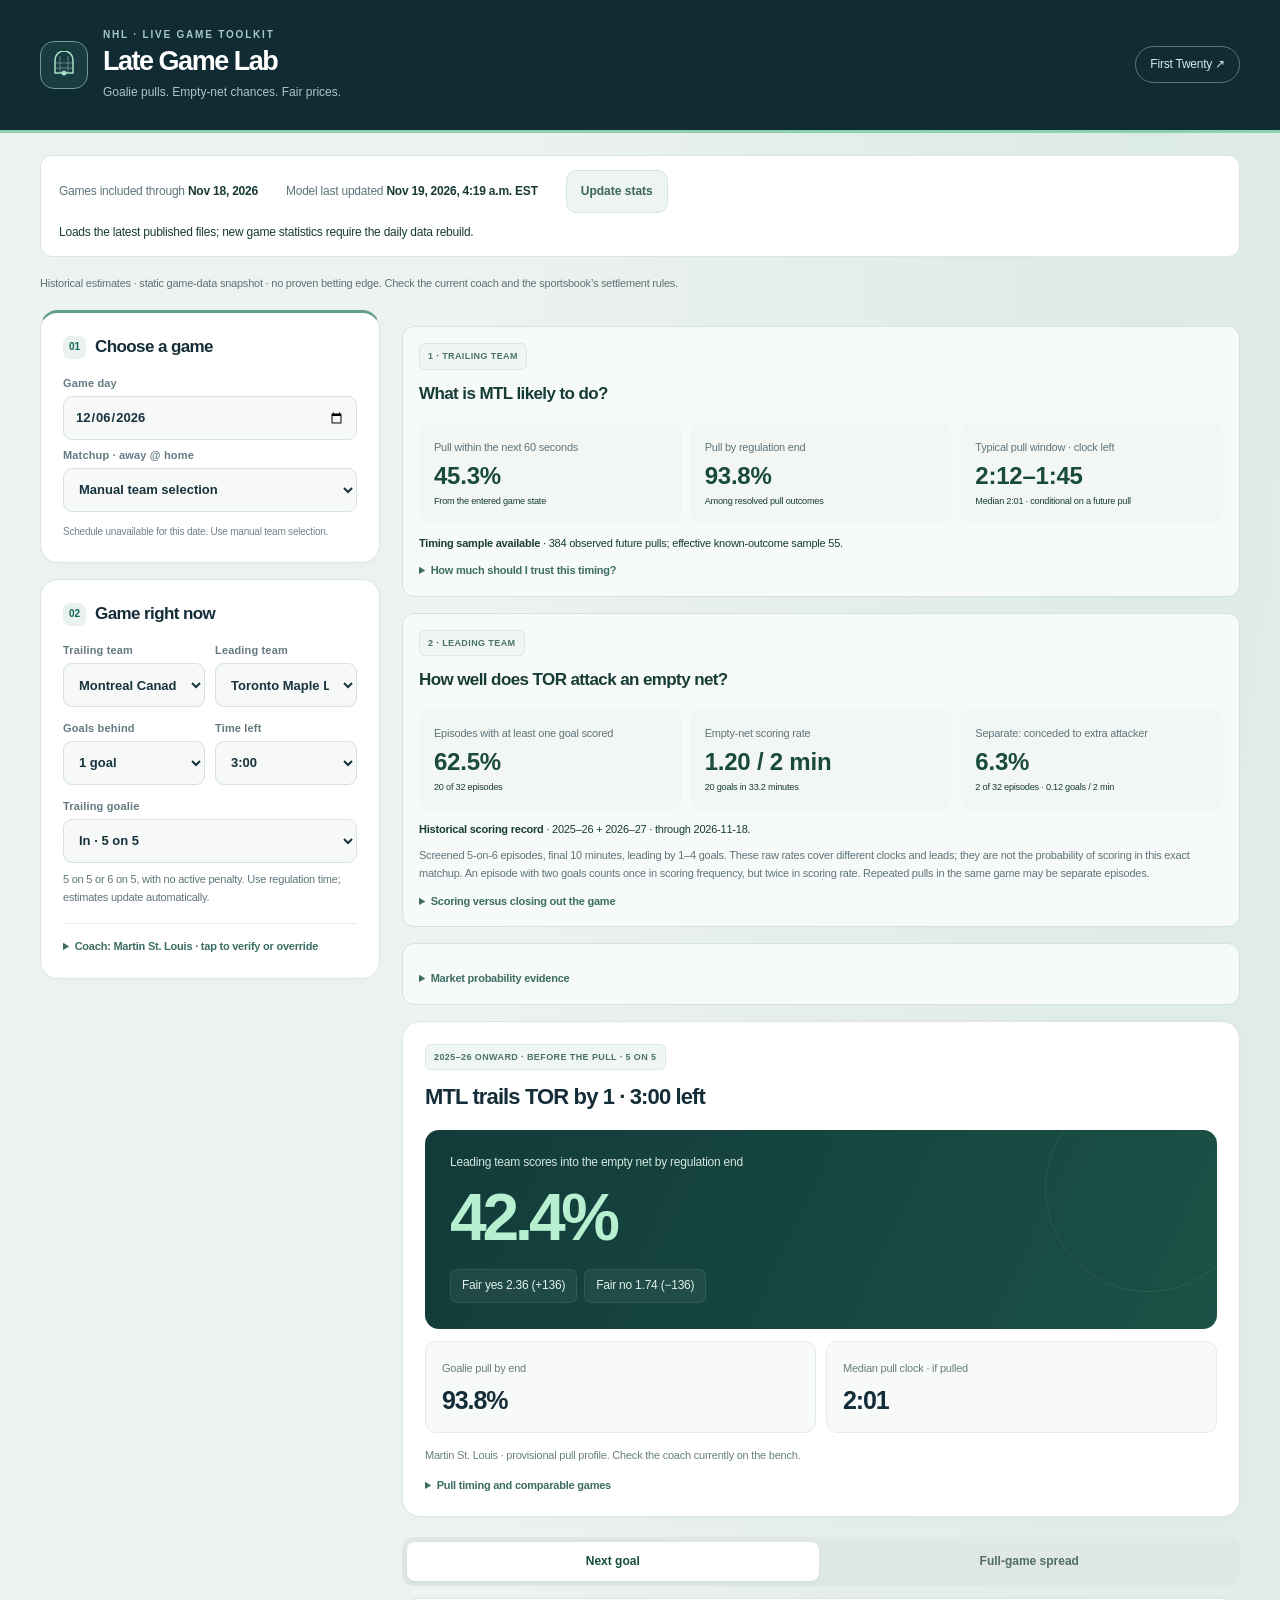
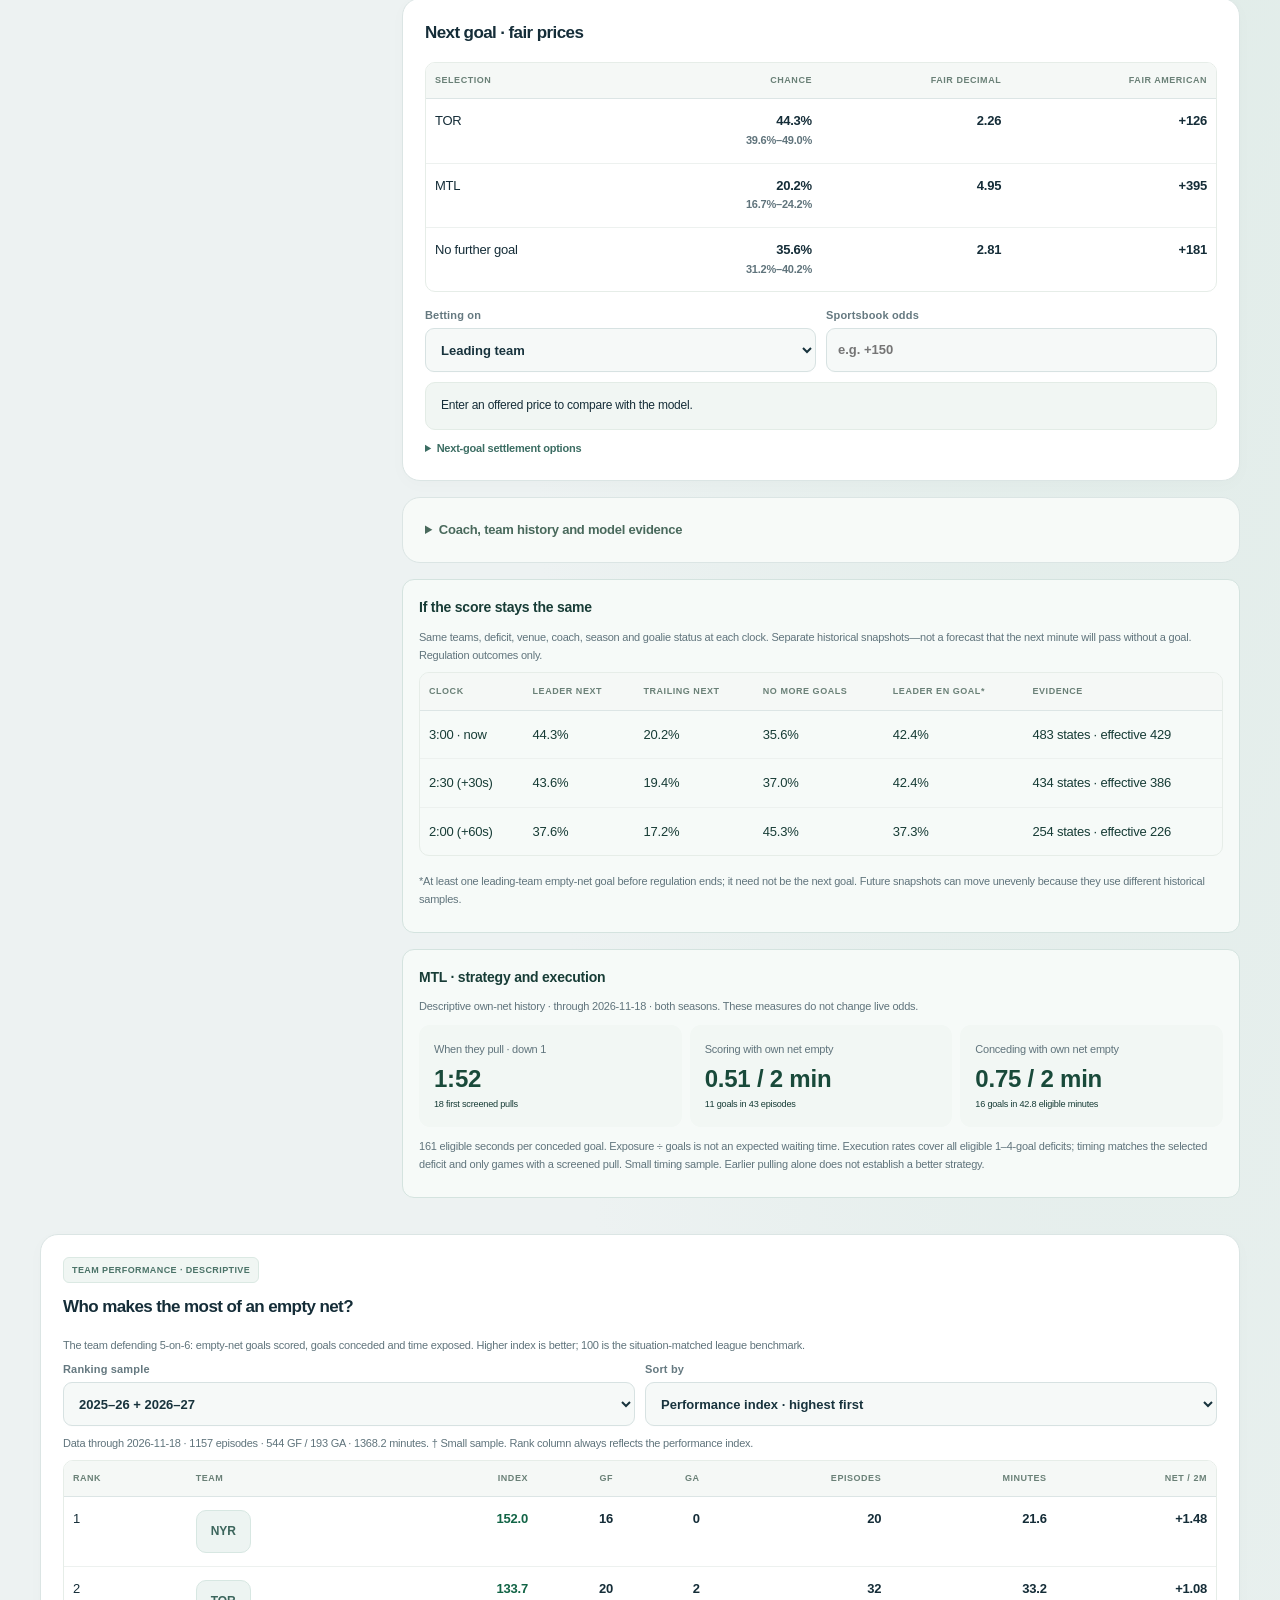
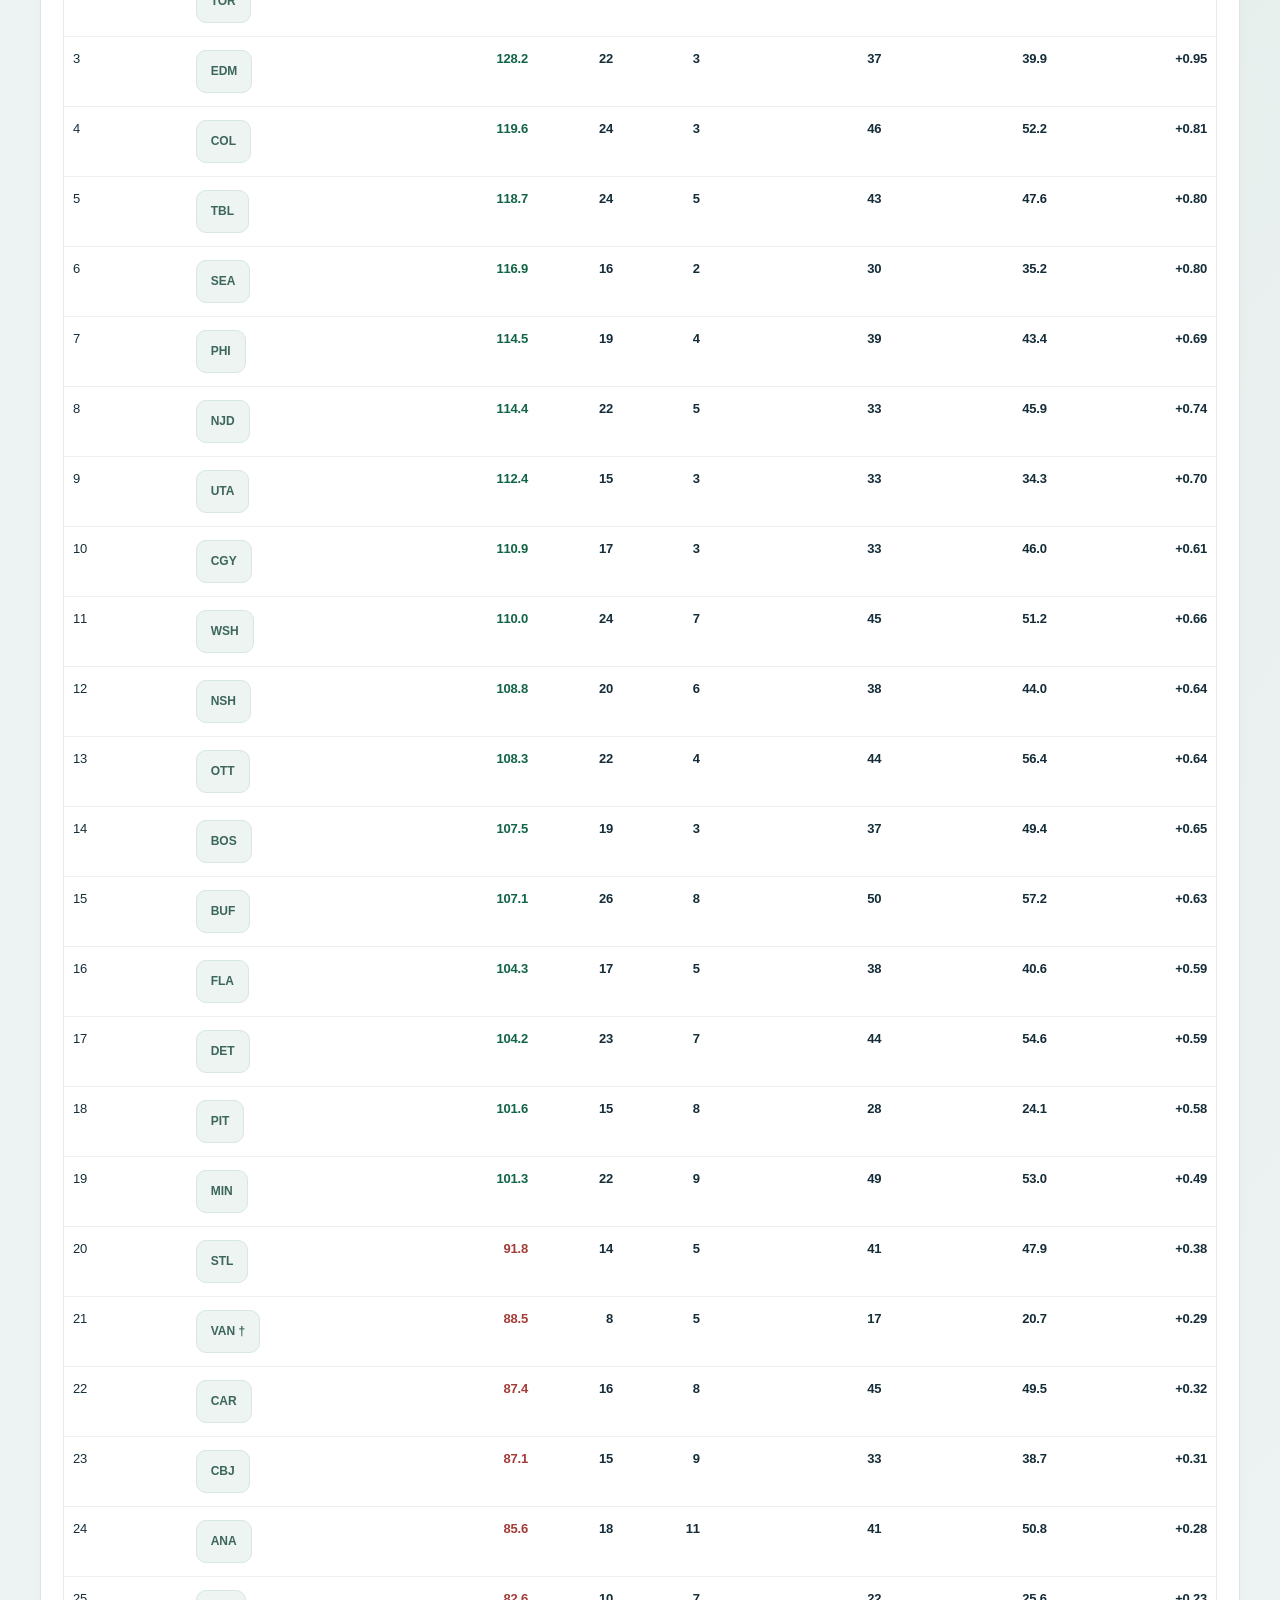
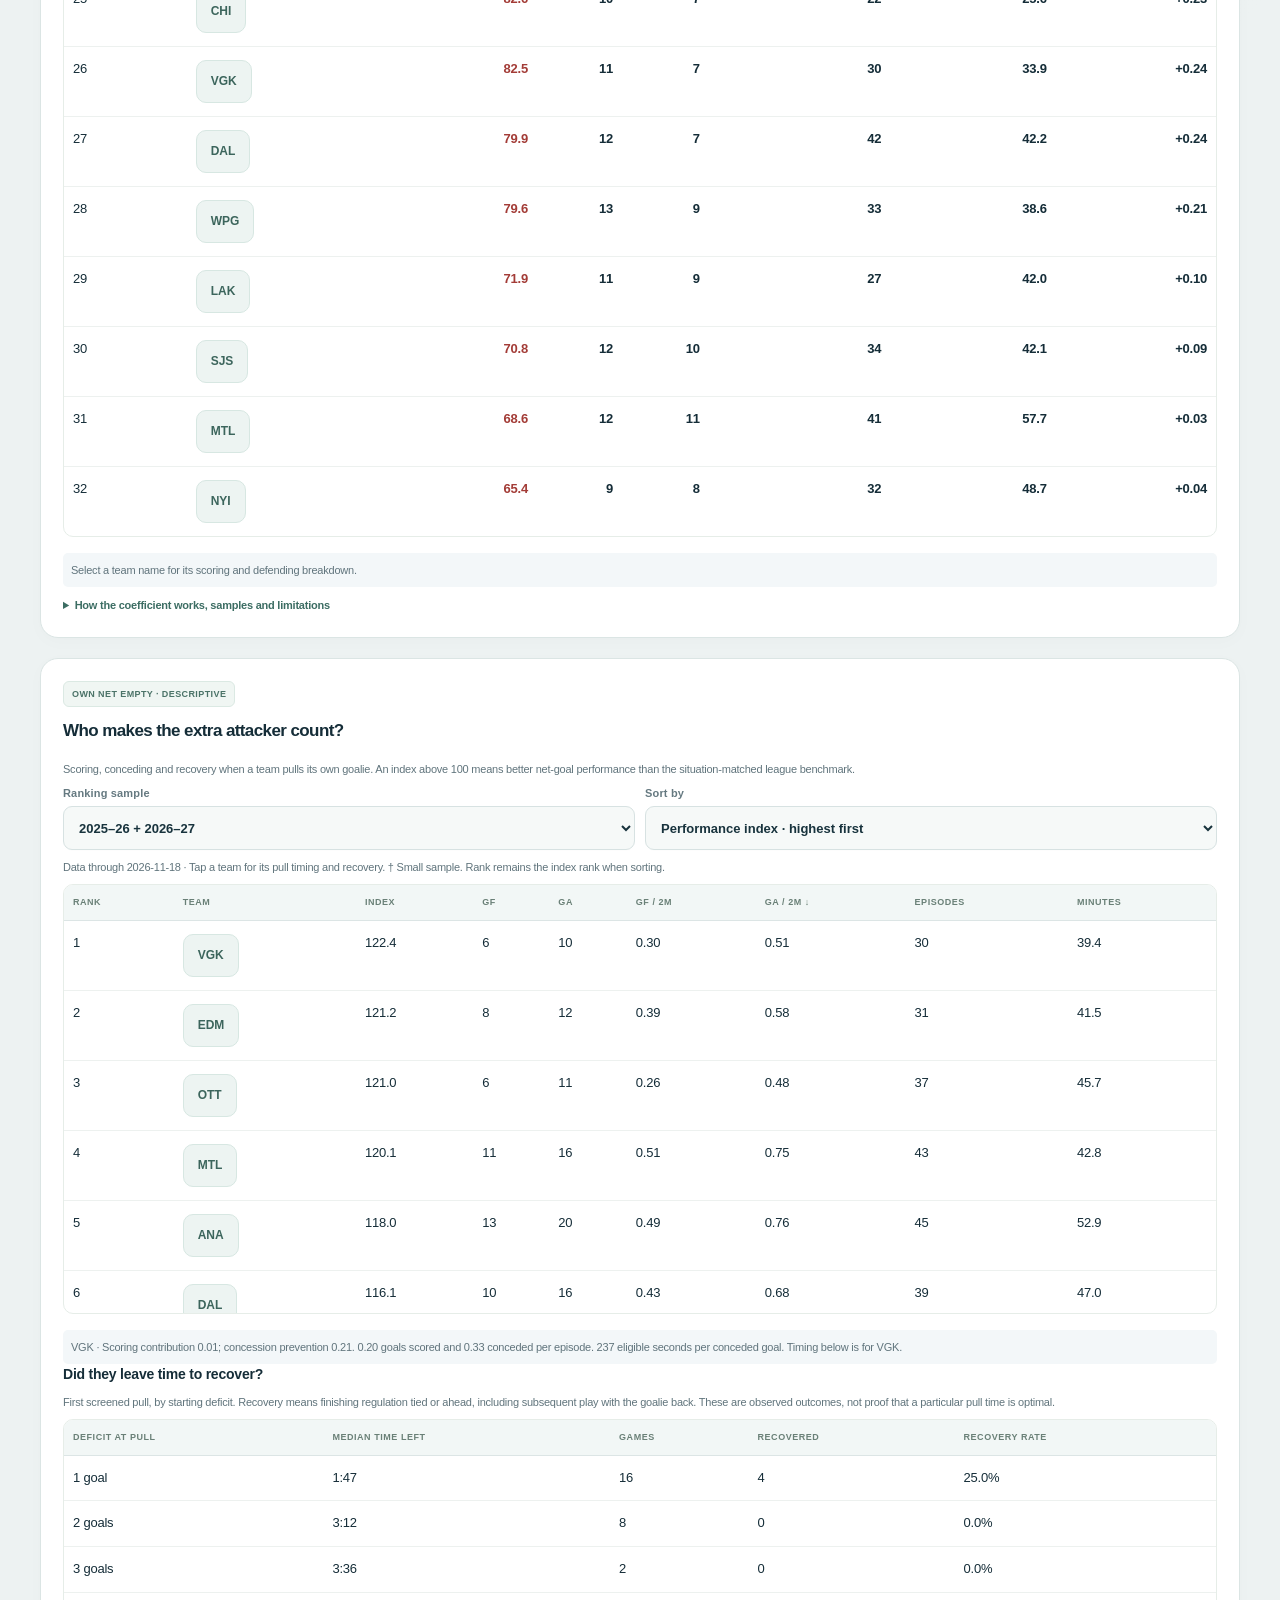
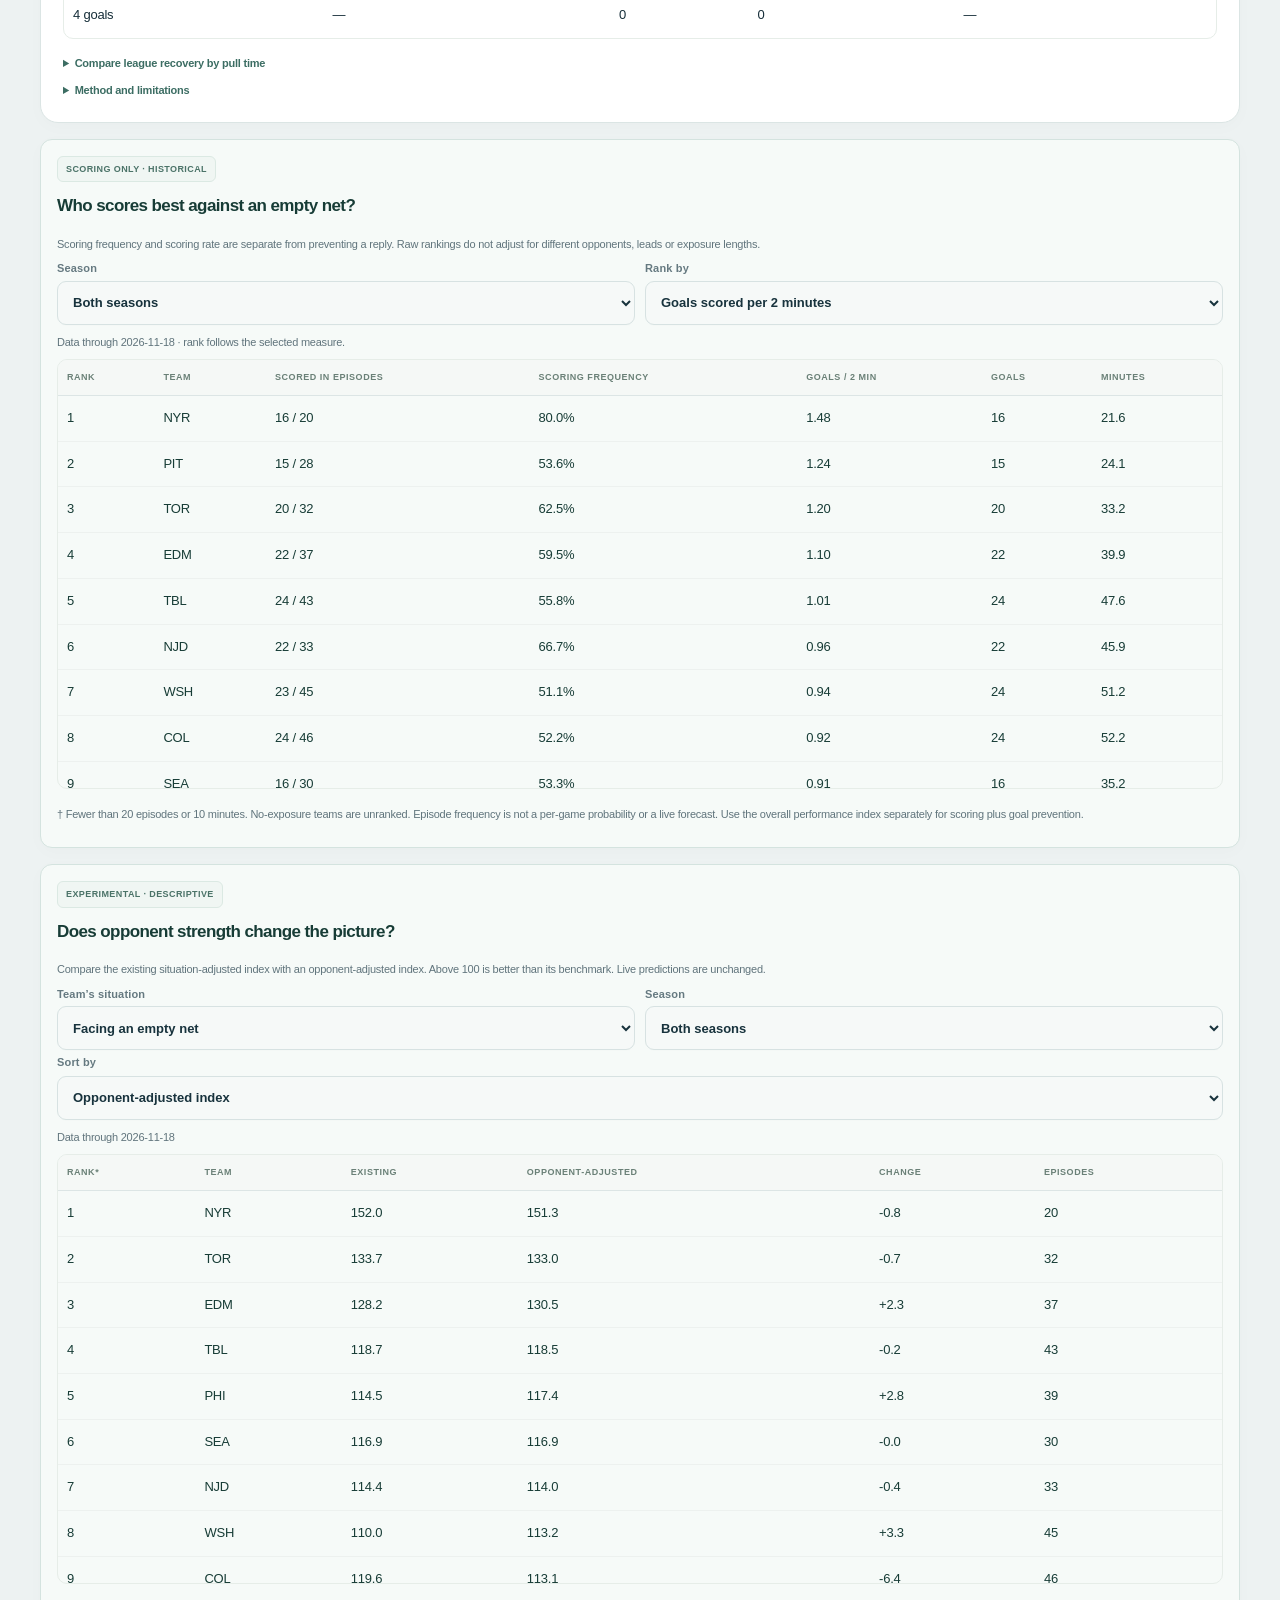
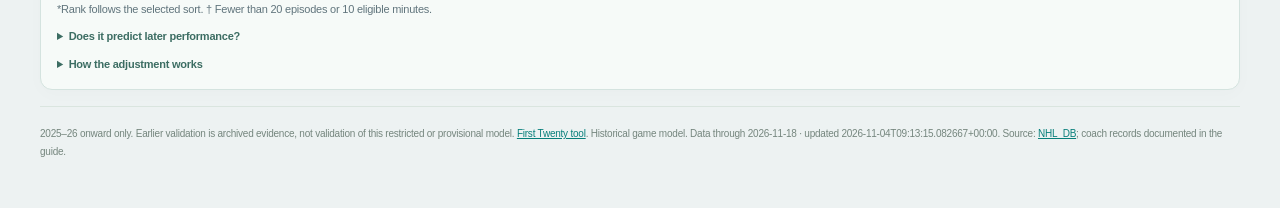
==== goalie-pull/index.html @ 2ee7cc43 "Refresh goalie-pull model and descriptive rankings through November 18 Validate 346 completed games," ====
<!doctype html><html lang="en"><head><meta charset="utf-8"><meta name="viewport" content="width=device-width, initial-scale=1"><title>NHL Late Game Lab</title>
<style>
:root{--ink:#17283b;--muted:#587084;--paper:#f2f5f7;--line:#d9e2e8;--accent:#087b74;--navy:#10273d;--red:#a23835}*{box-sizing:border-box}[hidden]{display:none!important}html{scroll-behavior:smooth}body{margin:0;background:var(--paper);color:var(--ink);font:15px/1.44 system-ui,-apple-system,BlinkMacSystemFont,"Segoe UI",sans-serif}h1{font-size:24px;margin:0}h2{font-size:19px;margin:0 0 12px}h3{font-size:15px;margin:0 0 8px}p{margin:8px 0}header{background:var(--navy);color:#fff;padding:17px max(18px,calc((100% - 1120px)/2))}header p{color:#c6d8e1;margin:3px 0 0;font-size:13px}.wrap{max-width:1160px;margin:auto;padding:16px}.notice{font-size:12px;color:#66502e;background:#fff7e8;border-left:3px solid #c89446;padding:8px 12px;margin-bottom:14px}.layout{display:grid;grid-template-columns:310px minmax(0,1fr);gap:16px;align-items:start}.layout>*{min-width:0}.panel{background:white;border:1px solid var(--line);border-radius:10px;padding:16px;margin-bottom:12px}.inputs{position:sticky;top:12px}.inputs label,.market-inputs label,.compact-label{display:block;font-size:12px;font-weight:700;color:var(--muted)}label{min-width:0}select,input{font:inherit;color:var(--ink);border:1px solid #b9cbd5;border-radius:6px;background:white;padding:8px 10px;width:100%;min-width:0;min-height:40px;margin-top:4px}select:focus,input:focus,button:focus,summary:focus{outline:2px solid #69bcb2;outline-offset:1px}button{font:inherit;background:var(--accent);border:0;border-radius:6px;color:white;padding:9px 14px;min-height:40px;cursor:pointer;font-weight:700}button.secondary{background:#e9f3f3;color:#12625e}.formgrid{display:grid;grid-template-columns:repeat(2,minmax(0,1fr));gap:10px}.two{display:grid;grid-template-columns:repeat(2,minmax(0,1fr));gap:10px}.small{font-size:12px;color:var(--muted)}.formnote{font-size:12px;color:var(--muted);margin:7px 0}.tag{display:inline-block;background:#e4f2ef;color:#076158;border-radius:5px;font-size:11px;font-weight:700;padding:3px 7px;margin-bottom:7px}.support{font-size:12px;color:var(--muted);padding:8px;background:#f3f7f9;border-radius:5px}.stats{display:grid;grid-template-columns:repeat(3,minmax(0,1fr));gap:8px;margin:10px 0}.stat{padding:10px;background:#f3f8f7;border-radius:6px}.stat span{display:block;font-size:11px;color:var(--muted)}.stat strong{display:block;font-size:20px;line-height:1.25}.headline-stat{border:1px solid #acd8d0;background:#e9f7f2;padding:12px;border-radius:8px}.headline-stat strong{font-size:30px;line-height:1.12;color:#075e56}.headline-stat .small{display:block}.quickgrid{display:grid;grid-template-columns:repeat(2,minmax(0,1fr));gap:8px}.quickgrid>div{border:1px solid var(--line);border-radius:7px;padding:10px}.quickgrid strong{display:block;font-size:20px}.quickgrid span{font-size:12px;color:var(--muted)}.rule{border-top:1px solid var(--line);margin:14px 0}.tablewrap{overflow-x:auto}table{width:100%;border-collapse:collapse;font-size:13px}td,th{text-align:left;vertical-align:top;padding:8px 6px;border-bottom:1px solid var(--line)}th{font-size:11px;color:var(--muted)}td.num,th.num{text-align:right;font-variant-numeric:tabular-nums}.bar{height:10px;display:flex;overflow:hidden;border-radius:5px;margin:10px 0}.bar div:nth-child(1){background:#087f7b}.bar div:nth-child(2){background:#345f99}.bar div:nth-child(3){background:#aebcc7}.legend{display:flex;gap:11px;flex-wrap:wrap;font-size:12px}.dot{display:inline-block;width:8px;height:8px;border-radius:50%;margin-right:4px}.market-inputs{margin-top:12px}.evbox{background:#f1f6f8;border-radius:7px;padding:10px;margin-top:10px}.positive{color:#08735c}.negative{color:var(--red)}.error{background:#fff1f0;color:#8a2929;padding:12px;border-radius:7px;border:1px solid #e8b5b2;margin-bottom:12px}details{margin-top:10px}summary{cursor:pointer;font-size:13px;font-weight:700;color:#215e6a}.research>summary{font-size:16px;color:var(--ink)}.research>.research-body{margin-top:14px}.research .panel{background:#f9fbfc}.metrics{display:flex;gap:12px;flex-wrap:wrap}.metrics>div{flex:1;min-width:105px}.metrics strong{display:block;font-size:17px}.barchart{display:flex;align-items:flex-end;height:105px;gap:5px;margin:20px 0 30px}.barchart>div{flex:1;position:relative;background:#237f87;text-align:center;min-width:12px}.barchart .value{position:absolute;top:-19px;width:100%;font-size:10px;white-space:nowrap}.barchart .xlabel{position:absolute;bottom:-24px;width:100%;font-size:10px}#coachRanks tr[data-coach]{cursor:pointer}#coachRanks tr[data-coach]:hover{background:#edf6f3}a{color:#087f7b}.market-tabs{display:flex;gap:6px;margin-bottom:8px}.market-tabs button{flex:1;background:#e4eef1;color:#26525d}.market-tabs button[aria-selected="true"]{background:#087b74;color:#fff}footer{font-size:11px;color:var(--muted);padding:8px 0 25px}#snapshot{margin-bottom:3px}.chips{display:flex;gap:6px;flex-wrap:wrap;margin:9px 0}.chip{font-size:12px;background:#e7f0f4;border-radius:5px;padding:4px 7px}@media(max-width:820px){.layout{grid-template-columns:1fr}.inputs{position:static}.wrap{padding:12px}.formgrid{grid-template-columns:repeat(2,minmax(0,1fr))}.formgrid>.full{grid-column:1/-1}}@media(max-width:500px){header{padding:14px 15px}.panel{padding:13px}.formgrid{grid-template-columns:repeat(2,minmax(0,1fr));gap:8px}.inputs label{font-size:11px}.quickgrid{grid-template-columns:1fr}.stats{grid-template-columns:1fr 1fr}.stats .stat:last-child{grid-column:1/-1}.two{gap:7px}}
</style><link rel="stylesheet" href="design.css?v=1"></head><body>
<header><div class="brand"><div class="brand-icon" aria-hidden="true"><svg width="28" height="28" viewBox="0 0 28 28" fill="none"><path d="M5 22V9a9 9 0 0118 0v13H5Z" stroke="currentColor" stroke-width="1.5"/><path d="M10 5v17m8-17v17M5 12h18M5 17h18" stroke="currentColor" opacity=".45"/><circle cx="14" cy="22" r="2.5" fill="currentColor"/></svg></div><div><div class="eyebrow">NHL · Live game toolkit</div><h1>Late Game Lab</h1><p>Goalie pulls. Empty-net chances. Fair prices.</p></div></div><a class="header-link" href="../">First Twenty ↗</a></header>
<main class="wrap"><div id="startupStatus" class="error" role="status"><strong>Calculator is starting.</strong> If the team and coach menus remain empty, this viewer may be blocking scripts. Download the calculator ZIP, extract it, and open NHL_Late_Game_Calculator.html directly in Chrome or Safari. This notice disappears when the calculator is ready.</div><div class="notice">Historical estimates · static game-data snapshot · no proven betting edge. Check the current coach and the sportsbook’s settlement rules.</div>
<div class="layout"><aside>
<section class="panel inputs"><h2>Game right now</h2><div class="formgrid">

<label>Trailing team<select disabled id="trailing"></select></label><label>Leading team<select disabled id="leading"></select></label>
<label>Goals behind<select disabled id="deficit"><option value="1">1 goal</option><option value="2">2 goals</option><option value="3">3 goals</option><option value="4">4 goals</option></select></label><label id="clockLabel">Time left<select disabled id="clock"></select></label>
<label class="full">Trailing goalie<select disabled id="goalie"><option value="0">In · 5 on 5</option><option value="1">Out · 6 on 5</option></select></label>
</div><p class="formnote" id="liveNote">5 on 5 or 6 on 5, with no active penalty. Use regulation time; estimates update automatically.</p>
<details id="advancedInputs"><summary id="coachSummary">Coach auto-selected · check or override</summary><div class="formgrid" style="margin-top:10px"><label class="full">Trailing head coach<select disabled id="coach"></select></label><label>Trailing team venue<select disabled id="home"><option value="0">Away</option><option value="1">Home</option></select></label><label>Historical sample<select disabled id="season"></select></label><label>Median-clock weighting<select disabled id="timingRecency"><option value="0.35">Strong recent · default</option><option value="0.5">Moderate recent</option><option value="0.75">Original weighting</option><option value="1">All years equally</option></select></label><label>Game situation<select disabled id="situation"><option value="supported">Regular season · 5 on 5</option><option value="penalty">Penalty / delayed penalty</option><option value="playoffs">Playoffs</option></select></label></div><p class="small">Check coaching changes. Venue received zero fitted weight in the current forecast, but remains available for future updates. Penalties and playoffs are unsupported. Only seasons beginning in 2025 or later are used. Small current-season samples contribute immediately. Single-season estimates are provisional; prefer the combined view.</p><button disabled type="button" class="secondary" id="download">Export this estimate</button></details>
</section>
</aside><div><div id="error" role="alert" class="error" hidden></div><div id="results" aria-live="polite">
<section class="panel" id="planning" hidden><span class="tag">PLANNING SCENARIO</span><h2>When might the goalie leave?</h2><div id="planningBody"></div><div id="scenarioPanel"><div class="rule"></div><h3>Opponent empty-net goal at the estimated clock</h3><div class="two market-inputs"><label>Spread team<select disabled id="scenarioSide"><option value="leading">Leading team</option><option value="trailing">Trailing team</option></select></label><label>Optional spread line<select disabled id="scenarioSpread"><option>-4.5</option><option>-3.5</option><option>-2.5</option><option selected>-1.5</option><option>+1.5</option><option>+2.5</option><option>+3.5</option><option>+4.5</option></select></label></div><div id="scenarioOdds"></div></div></section>
<section class="panel liveOnly"><span class="tag" id="scope">REGULAR SEASON</span><h2 id="snapshot">Loading…</h2><div class="headline-stat"><span class="small">Leading team scores into the empty net by regulation end</span><strong id="enProb">—</strong><span id="enFair" class="small">Fair yes odds —</span><span id="enNoFair" class="small">Fair no odds —</span></div><div class="quickgrid" style="margin-top:8px"><div><span>Goalie pull by end</span><strong id="pullAny">—</strong></div><div><span>Median pull clock · if pulled</span><strong id="pullMedian">—</strong></div></div><p class="small" id="liveCoachLine"></p><details><summary>Pull timing and comparable games</summary><div id="pullDetails"></div><p id="support" class="support"></p></details></section>
<div id="marketTabs" class="market-tabs liveOnly" role="tablist" aria-label="Betting market"><button disabled id="tabNext" type="button" role="tab" aria-controls="marketNext" aria-selected="true">Next goal</button><button disabled id="tabSpread" type="button" role="tab" aria-controls="marketSpread" aria-selected="false">Full-game spread</button></div>
<section id="marketNext" class="panel liveOnly"><h2>Next goal · fair prices</h2><div id="nextBar" hidden></div><div id="legend" hidden></div><div class="tablewrap"><table><thead><tr><th>Selection</th><th class="num">Chance</th><th class="num">Fair decimal</th><th class="num">Fair American</th></tr></thead><tbody id="nextRows"></tbody></table></div><div class="two market-inputs"><label>Betting on<select disabled id="nextSide"><option value="leading">Leading team</option><option value="trailing">Trailing team</option><option value="none">No more goals</option></select></label><label>Sportsbook odds<input disabled id="nextPrice" placeholder="e.g. +150" inputmode="decimal"></label></div><div id="nextEV" class="evbox"></div><details><summary>Next-goal settlement options</summary><div class="two market-inputs"><label>Horizon<select disabled id="horizon"><option value="reg">Regulation</option><option value="ot">Regulation + overtime</option></select></label><label>If no further goal<select disabled id="noGoal"><option value="lose">Team selection loses</option><option value="refund">Team selection refunded</option></select></label></div><p class="small">Confirm the book’s rules. Empty-net scoring above means any later empty-net goal, not necessarily the next goal.</p></details></section>
<section id="marketSpread" class="panel liveOnly"><h2>Full-game spread</h2><div class="two market-inputs"><label>Selected team<select disabled id="spreadSide"><option value="leading">Leading team</option><option value="trailing">Trailing team</option></select></label><label>Handicap<select disabled id="handicap"><option>-4.5</option><option>-3.5</option><option>-2.5</option><option selected>-1.5</option><option>+1.5</option><option>+2.5</option><option>+3.5</option><option>+4.5</option></select></label></div><div class="stats"><div class="stat"><span>Cover chance</span><strong id="cover">—</strong></div><div class="stat"><span>Fair decimal</span><strong id="spreadDecimal">—</strong></div><div class="stat"><span>Fair American</span><strong id="spreadAmerican">—</strong></div></div><div class="market-inputs"><label>Sportsbook odds<input disabled id="spreadPrice" placeholder="e.g. +150" inputmode="decimal"></label></div><div id="spreadEV" class="evbox"></div><details><summary>Final margin distribution</summary><div class="barchart" id="marginChart"></div></details></section>
<details class="panel research" id="research"><summary>Coach, team history and model evidence</summary><div class="research-body"><section class="panel"><h2>Coach & team history</h2><div id="teamHistory"></div><p class="small">Observed pull-clock medians include only games with a classified pull. A coach's team and opponents also matter.</p></section><section class="panel" id="coachExplorerPanel"><h2>Coach rankings · all teams</h2><p class="small">Early pull = pulled by 3:00 after trailing one or two at 5:00. Select a coach to compare across franchises and years.</p><label class="compact-label">Coach to inspect<select disabled id="coachExplorer"></select></label><div id="coachExplorerResults"></div><details><summary>Full aggression rank and sample sizes</summary><div id="coachRanks"></div></details></section><section class="panel"><h2>Model checks and settings</h2><label class="compact-label">Sportsbook odds format<select disabled id="oddsFormat"><option value="american">American</option><option value="decimal">Decimal</option></select></label><div id="validation"></div><p class="small">Historical estimate, not demonstrated betting profit. Coach identity has a small validated pull-forecast effect, but no validated direct market-price effect. Single-year slices and empty-net goal probabilities need further calibration.</p></section></div></details>
</div></div></div><footer>2025–26 onward only. Earlier validation is archived evidence, not validation of this restricted or provisional model. <a href="../">First Twenty tool</a>. Historical game model. Data through 2026-11-18 · updated 2026-11-04T09:13:15.082667+00:00. Source: <a href="https://huggingface.co/datasets/RentoSaijo/NHL_DB">NHL_DB</a>; coach records documented in the guide.</footer></main>
<script id="model-data" type="application/json">{"version":"2.0","asOf":"2026-11-19","columns":["seasonStart","gameId","remaining","deficit","goalieOut","trailing","leading","trailingHome","sameDivision","nextReg","nextOT","finalRegLeadingMargin","pullRemaining","leadingEmptyNetGoal","trailingCoach","leadingCoach"],"teams":["ANA","ARI","BOS","BUF","CAR","CBJ","CGY","CHI","COL","DAL","DET","EDM","FLA","LAK","MIN","MTL","NJD","NSH","NYI","NYR","OTT","PHI","PIT","SEA","SJS","STL","TBL","TOR","UTA","VAN","VGK","WPG","WSH"],"parameters":[0,0,0,1,1.0],"pullParameters":[8,8,0,0,0.75],"pullSelection":{"parameters":[8,8,0,0,0.75],"games":1161,"snapshots":17284,"next_goal_log_loss":0.9684851920970234,"next_goal_brier":0.5805026743278562,"next_goal_OT_brier":0.5805026743278562,"leading_minus_1_5_brier":0.15003964187861962,"pull_within_60s_brier":0.043843546617248,"mean_effective_sample":251.4221343344977,"objective":1.162368380592891},"minBaseN":60,"minEffectiveN":40,"data":[[2025,2025020001,30,1,1,7,12,0,0,2,2,1,30,0,33,52],[2025,2025020001,60,1,0,7,12,0,0,2,2,1,56,0,33,52],[2025,2025020001,90,1,0,7,12,0,0,2,2,1,56,0,33,52],[2025,2025020001,120,1,0,7,12,0,0,2,2,1,56,0,33,52],[2025,2025020001,150,1,0,7,12,0,0,2,2,1,56,0,33,52],[2025,2025020001,180,1,0,7,12,0,0,2,2,1,56,0,33,52],[2025,2025020001,210,1,0,7,12,0,0,2,2,1,56,0,33,52],[2025,2025020001,240,1,0,7,12,0,0,2,2,1,56,0,33,52],[2025,2025020001,270,1,0,7,12,0,0,2,2,1,56,0,33,52],[2025,2025020001,300,1,0,7,12,0,0,2,2,1,56,0,33,52],[2025,2025020001,330,1,0,7,12,0,0,2,2,1,56,0,33,52],[2025,2025020001,360,1,0,7,12,0,0,2,2,1,56,0,33,52],[2025,2025020001,390,1,0,7,12,0,0,2,2,1,56,0,33,52],[2025,2025020001,420,1,0,7,12,0,0,2,2,1,56,0,33,52],[2025,2025020001,450,1,0,7,12,0,0,2,2,1,56,0,33,52],[2025,2025020001,480,1,0,7,12,0,0,2,2,1,56,0,33,52],[2025,2025020001,510,1,0,7,12,0,0,2,2,1,56,0,33,52],[2025,2025020001,540,1,0,7,12,0,0,2,2,1,56,0,33,52],[2025,2025020001,570,1,0,7,12,0,0,2,2,1,56,0,33,52],[2025,2025020001,600,1,0,7,12,0,0,2,2,1,56,0,33,52],[2025,2025020002,30,3,0,19,22,1,1,2,2,3,-1,0,48,15],[2025,2025020002,60,3,0,19,22,1,1,2,2,3,-1,0,48,15],[2025,2025020002,90,3,0,19,22,1,1,2,2,3,-1,0,48,15],[2025,2025020002,120,2,1,19,22,1,1,0,0,3,120,1,48,15],[2025,2025020002,150,1,0,19,22,1,1,0,0,3,143,1,48,15],[2025,2025020002,180,1,0,19,22,1,1,0,0,3,143,1,48,15],[2025,2025020002,210,1,0,19,22,1,1,0,0,3,143,1,48,15],[2025,2025020002,240,1,0,19,22,1,1,0,0,3,143,1,48,15],[2025,2025020002,270,1,0,19,22,1,1,0,0,3,143,1,48,15],[2025,2025020002,300,1,0,19,22,1,1,0,0,3,143,1,48,15],[2025,2025020002,330,1,0,19,22,1,1,0,0,3,143,1,48,15],[2025,2025020002,360,1,0,19,22,1,1,0,0,3,143,1,48,15],[2025,2025020002,390,1,0,19,22,1,1,0,0,3,143,1,48,15],[2025,2025020002,420,1,0,19,22,1,1,0,0,3,143,1,48,15],[2025,2025020002,450,1,0,19,22,1,1,0,0,3,143,1,48,15],[2025,2025020002,480,1,0,19,22,1,1,0,0,3,143,1,48,15],[2025,2025020002,510,1,0,19,22,1,1,0,0,3,143,1,48,15],[2025,2025020002,540,1,0,19,22,1,1,0,0,3,143,1,48,15],[2025,2025020002,570,1,0,19,22,1,1,0,0,3,143,1,48,15],[2025,2025020002,600,1,0,19,22,1,1,0,0,3,143,1,48,15],[2025,2025020003,150,3,1,13,8,1,0,2,2,3,150,0,35,31],[2025,2025020003,180,3,1,13,8,1,0,2,2,3,180,0,35,31],[2025,2025020003,420,4,0,13,8,1,0,1,1,3,-2,0,35,31],[2025,2025020003,450,4,0,13,8,1,0,1,1,3,-2,0,35,31],[2025,2025020003,480,4,0,13,8,1,0,1,1,3,-2,0,35,31],[2025,2025020003,510,4,0,13,8,1,0,1,1,3,-2,0,35,31],[2025,2025020003,540,4,0,13,8,1,0,1,1,3,-2,0,35,31],[2025,2025020003,570,3,0,13,8,1,0,0,0,3,-2,0,35,31],[2025,2025020003,600,3,0,13,8,1,0,0,0,3,-2,0,35,31],[2025,2025020004,30,2,1,15,27,0,1,0,0,3,30,1,47,11],[2025,2025020004,60,2,1,15,27,0,1,0,0,3,60,1,47,11],[2025,2025020004,90,2,0,15,27,0,1,0,0,3,80,1,47,11],[2025,2025020004,120,1,0,15,27,0,1,0,0,3,109,1,47,11],[2025,2025020004,150,1,0,15,27,0,1,0,0,3,109,1,47,11],[2025,2025020004,180,1,0,15,27,0,1,0,0,3,109,1,47,11],[2025,2025020004,210,1,0,15,27,0,1,0,0,3,109,1,47,11],[2025,2025020004,240,1,0,15,27,0,1,0,0,3,109,1,47,11],[2025,2025020004,270,1,0,15,27,0,1,0,0,3,109,1,47,11],[2025,2025020004,300,1,0,15,27,0,1,0,0,3,109,1,47,11],[2025,2025020004,330,1,0,15,27,0,1,0,0,3,109,1,47,11],[2025,2025020004,360,1,0,15,27,0,1,0,0,3,109,1,47,11],[2025,2025020004,390,1,0,15,27,0,1,0,0,3,109,1,47,11],[2025,2025020004,420,1,0,15,27,0,1,0,0,3,109,1,47,11],[2025,2025020004,450,1,0,15,27,0,1,0,0,3,109,1,47,11],[2025,2025020004,480,1,0,15,27,0,1,0,0,3,109,1,47,11],[2025,2025020004,510,1,0,15,27,0,1,0,0,3,109,1,47,11],[2025,2025020004,540,1,0,15,27,0,1,0,0,3,109,1,47,11],[2025,2025020004,570,1,0,15,27,0,1,0,0,3,109,1,47,11],[2025,2025020004,600,1,0,15,27,0,1,0,0,3,109,1,47,11],[2025,2025020005,30,2,1,32,2,1,0,2,2,2,30,0,62,46],[2025,2025020005,60,1,1,32,2,1,0,0,0,2,60,1,62,46],[2025,2025020005,90,1,1,32,2,1,0,0,0,2,90,1,62,46],[2025,2025020005,120,1,0,32,2,1,0,0,0,2,106,1,62,46],[2025,2025020005,150,1,0,32,2,1,0,0,0,2,106,1,62,46],[2025,2025020005,180,1,0,32,2,1,0,0,0,2,106,1,62,46],[2025,2025020005,210,1,0,32,2,1,0,0,0,2,106,1,62,46],[2025,2025020005,240,1,0,32,2,1,0,0,0,2,106,1,62,46],[2025,2025020005,270,1,0,32,2,1,0,0,0,2,106,1,62,46],[2025,2025020005,300,1,0,32,2,1,0,0,0,2,106,1,62,46],[2025,2025020005,330,1,0,32,2,1,0,0,0,2,106,1,62,46],[2025,2025020005,360,1,0,32,2,1,0,0,0,2,106,1,62,46],[2025,2025020005,390,1,0,32,2,1,0,0,0,2,106,1,62,46],[2025,2025020005,420,1,0,32,2,1,0,0,0,2,106,1,62,46],[2025,2025020005,450,1,0,32,2,1,0,0,0,2,106,1,62,46],[2025,2025020005,480,1,0,32,2,1,0,0,0,2,106,1,62,46],[2025,2025020005,510,1,0,32,2,1,0,0,0,2,106,1,62,46],[2025,2025020005,540,1,0,32,2,1,0,0,0,2,106,1,62,46],[2025,2025020005,570,1,0,32,2,1,0,0,0,2,106,1,62,46],[2025,2025020005,600,1,0,32,2,1,0,0,0,2,106,1,62,46],[2025,2025020007,390,1,0,13,30,0,1,1,1,0,-1,0,35,10],[2025,2025020007,420,1,0,13,30,0,1,1,1,0,-1,0,35,10],[2025,2025020007,450,1,0,13,30,0,1,1,1,0,-1,0,35,10],[2025,2025020007,600,2,0,13,30,0,1,1,1,0,-1,0,35,10],[2025,2025020009,30,4,0,3,19,1,0,2,2,4,-1,0,44,48],[2025,2025020009,60,4,0,3,19,1,0,2,2,4,-1,0,44,48],[2025,2025020009,90,4,0,3,19,1,0,2,2,4,-1,0,44,48],[2025,2025020009,120,4,0,3,19,1,0,2,2,4,-1,0,44,48],[2025,2025020009,150,4,0,3,19,1,0,2,2,4,-1,0,44,48],[2025,2025020009,180,2,0,3,19,1,0,0,0,4,164,1,44,48],[2025,2025020009,210,2,0,3,19,1,0,0,0,4,164,1,44,48],[2025,2025020009,240,2,0,3,19,1,0,0,0,4,164,1,44,48],[2025,2025020009,270,2,0,3,19,1,0,0,0,4,164,1,44,48],[2025,2025020009,300,2,0,3,19,1,0,0,0,4,164,1,44,48],[2025,2025020009,330,1,0,3,19,1,0,0,0,4,164,1,44,48],[2025,2025020009,360,1,0,3,19,1,0,0,0,4,164,1,44,48],[2025,2025020009,390,1,0,3,19,1,0,0,0,4,164,1,44,48],[2025,2025020009,420,1,0,3,19,1,0,0,0,4,164,1,44,48],[2025,2025020009,450,1,0,3,19,1,0,0,0,4,164,1,44,48],[2025,2025020009,480,1,0,3,19,1,0,0,0,4,164,1,44,48],[2025,2025020009,510,1,0,3,19,1,0,0,0,4,164,1,44,48],[2025,2025020010,30,4,0,10,15,1,1,2,2,4,-1,0,63,47],[2025,2025020010,60,4,0,10,15,1,1,2,2,4,-1,0,63,47],[2025,2025020010,210,4,0,10,15,1,1,2,2,4,-1,0,63,47],[2025,2025020010,240,4,0,10,15,1,1,2,2,4,-1,0,63,47],[2025,2025020010,270,4,0,10,15,1,1,2,2,4,-1,0,63,47],[2025,2025020010,300,4,0,10,15,1,1,2,2,4,-1,0,63,47],[2025,2025020010,330,4,0,10,15,1,1,2,2,4,-1,0,63,47],[2025,2025020010,360,4,0,10,15,1,1,2,2,4,-1,0,63,47],[2025,2025020010,390,4,0,10,15,1,1,2,2,4,-1,0,63,47],[2025,2025020010,420,4,0,10,15,1,1,2,2,4,-1,0,63,47],[2025,2025020010,450,4,0,10,15,1,1,2,2,4,-1,0,63,47],[2025,2025020010,480,4,0,10,15,1,1,2,2,4,-1,0,63,47],[2025,2025020010,510,4,0,10,15,1,1,2,2,4,-1,0,63,47],[2025,2025020010,540,4,0,10,15,1,1,2,2,4,-1,0,63,47],[2025,2025020010,570,4,0,10,15,1,1,2,2,4,-1,0,63,47],[2025,2025020010,600,4,0,10,15,1,1,2,2,4,-1,0,63,47],[2025,2025020011,30,2,1,26,20,1,1,1,1,1,30,0,41,64],[2025,2025020011,60,1,1,26,20,1,1,0,0,1,60,1,41,64],[2025,2025020011,90,1,0,26,20,1,1,0,0,1,74,1,41,64],[2025,2025020012,90,1,1,21,12,0,0,2,2,1,90,0,56,52],[2025,2025020012,120,1,1,21,12,0,0,2,2,1,120,0,56,52],[2025,2025020012,150,1,0,21,12,0,0,2,2,1,-2,0,56,52],[2025,2025020012,180,1,0,21,12,0,0,2,2,1,-2,0,56,52],[2025,2025020012,210,1,0,21,12,0,0,2,2,1,-2,0,56,52],[2025,2025020012,240,1,0,21,12,0,0,2,2,1,-2,0,56,52],[2025,2025020012,270,1,0,21,12,0,0,2,2,1,-2,0,56,52],[2025,2025020012,300,1,0,21,12,0,0,2,2,1,-2,0,56,52],[2025,2025020012,330,1,0,21,12,0,0,2,2,1,-2,0,56,52],[2025,2025020012,360,1,0,21,12,0,0,2,2,1,-2,0,56,52],[2025,2025020012,390,1,0,21,12,0,0,2,2,1,-2,0,56,52],[2025,2025020012,420,1,0,21,12,0,0,2,2,1,-2,0,56,52],[2025,2025020012,450,1,0,21,12,0,0,2,2,1,-2,0,56,52],[2025,2025020012,480,1,0,21,12,0,0,2,2,1,-2,0,56,52],[2025,2025020012,510,1,0,21,12,0,0,2,2,1,-2,0,56,52],[2025,2025020012,540,1,0,21,12,0,0,2,2,1,-2,0,56,52],[2025,2025020012,570,1,0,21,12,0,0,2,2,1,-2,0,56,52],[2025,2025020012,600,1,0,21,12,0,0,2,2,1,-2,0,56,52],[2025,2025020013,30,1,1,18,22,0,1,2,2,1,30,0,51,15],[2025,2025020013,60,1,1,18,22,0,1,2,2,1,60,0,51,15],[2025,2025020013,90,1,1,18,22,0,1,2,2,1,90,0,51,15],[2025,2025020013,240,1,0,18,22,0,1,2,2,1,157,0,51,15],[2025,2025020013,270,1,0,18,22,0,1,2,2,1,157,0,51,15],[2025,2025020013,300,1,0,18,22,0,1,2,2,1,157,0,51,15],[2025,2025020013,330,1,0,18,22,0,1,2,2,1,157,0,51,15],[2025,2025020014,30,2,0,16,4,0,1,0,0,3,-1,0,61,57],[2025,2025020014,60,1,1,16,4,0,1,0,0,3,60,1,61,57],[2025,2025020014,90,1,1,16,4,0,1,0,0,3,90,1,61,57],[2025,2025020014,120,1,0,16,4,0,1,0,0,3,-2,1,61,57],[2025,2025020014,150,1,0,16,4,0,1,0,0,3,-2,1,61,57],[2025,2025020014,510,1,0,16,4,0,1,1,1,3,-2,1,61,57],[2025,2025020014,540,1,0,16,4,0,1,1,1,3,-2,1,61,57],[2025,2025020014,570,1,0,16,4,0,1,1,1,3,-2,1,61,57],[2025,2025020016,30,1,1,5,17,0,0,2,2,1,30,0,21,3],[2025,2025020016,60,1,1,5,17,0,0,2,2,1,60,0,21,3],[2025,2025020016,90,1,0,5,17,0,0,2,2,1,72,0,21,3],[2025,2025020016,120,1,0,5,17,0,0,2,2,1,72,0,21,3],[2025,2025020016,150,1,0,5,17,0,0,2,2,1,72,0,21,3],[2025,2025020016,180,1,0,5,17,0,0,2,2,1,72,0,21,3],[2025,2025020016,210,1,0,5,17,0,0,2,2,1,72,0,21,3],[2025,2025020016,240,1,0,5,17,0,0,2,2,1,72,0,21,3],[2025,2025020016,270,1,0,5,17,0,0,2,2,1,72,0,21,3],[2025,2025020016,300,1,0,5,17,0,0,2,2,1,72,0,21,3],[2025,2025020016,330,1,0,5,17,0,0,2,2,1,72,0,21,3],[2025,2025020016,360,1,0,5,17,0,0,2,2,1,72,0,21,3],[2025,2025020016,390,1,0,5,17,0,0,2,2,1,72,0,21,3],[2025,2025020016,420,1,0,5,17,0,0,2,2,1,72,0,21,3],[2025,2025020016,450,1,0,5,17,0,0,2,2,1,72,0,21,3],[2025,2025020016,480,1,0,5,17,0,0,2,2,1,72,0,21,3],[2025,2025020016,510,1,0,5,17,0,0,2,2,1,72,0,21,3],[2025,2025020016,540,1,0,5,17,0,0,2,2,1,72,0,21,3],[2025,2025020016,570,1,0,5,17,0,0,2,2,1,72,0,21,3],[2025,2025020016,600,1,0,5,17,0,0,2,2,1,72,0,21,3],[2025,2025020017,30,1,1,31,9,1,1,2,2,1,30,0,60,28],[2025,2025020017,180,1,0,31,9,1,1,2,2,1,76,0,60,28],[2025,2025020017,210,2,0,31,9,1,1,1,1,1,76,0,60,28],[2025,2025020017,240,2,0,31,9,1,1,1,1,1,76,0,60,28],[2025,2025020017,270,2,0,31,9,1,1,1,1,1,76,0,60,28],[2025,2025020017,300,2,0,31,9,1,1,1,1,1,76,0,60,28],[2025,2025020017,330,2,0,31,9,1,1,1,1,1,76,0,60,28],[2025,2025020017,360,2,0,31,9,1,1,1,1,1,76,0,60,28],[2025,2025020017,390,2,0,31,9,1,1,1,1,1,76,0,60,28],[2025,2025020017,420,2,0,31,9,1,1,1,1,1,76,0,60,28],[2025,2025020017,450,2,0,31,9,1,1,1,1,1,76,0,60,28],[2025,2025020017,480,2,0,31,9,1,1,1,1,1,76,0,60,28],[2025,2025020017,510,2,0,31,9,1,1,1,1,1,76,0,60,28],[2025,2025020018,30,1,1,28,8,0,1,2,2,1,30,0,4,31],[2025,2025020018,60,1,1,28,8,0,1,2,2,1,60,0,4,31],[2025,2025020018,90,1,1,28,8,0,1,2,2,1,90,0,4,31],[2025,2025020018,120,1,0,28,8,0,1,2,2,1,-2,0,4,31],[2025,2025020018,150,1,0,28,8,0,1,2,2,1,-2,0,4,31],[2025,2025020018,180,1,0,28,8,0,1,2,2,1,-2,0,4,31],[2025,2025020018,210,1,0,28,8,0,1,2,2,1,-2,0,4,31],[2025,2025020018,240,1,0,28,8,0,1,2,2,1,-2,0,4,31],[2025,2025020018,270,1,0,28,8,0,1,2,2,1,-2,0,4,31],[2025,2025020018,300,1,0,28,8,0,1,2,2,1,-2,0,4,31],[2025,2025020018,330,1,0,28,8,0,1,2,2,1,-2,0,4,31],[2025,2025020018,360,1,0,28,8,0,1,2,2,1,-2,0,4,31],[2025,2025020018,510,1,0,28,8,0,1,2,2,1,-2,0,4,31],[2025,2025020018,540,1,0,28,8,0,1,2,2,1,-2,0,4,31],[2025,2025020018,570,1,0,28,8,0,1,2,2,1,-2,0,4,31],[2025,2025020018,600,1,0,28,8,0,1,2,2,1,-2,0,4,31],[2025,2025020019,30,4,0,6,29,0,1,2,2,4,-1,0,58,0],[2025,2025020019,60,4,0,6,29,0,1,2,2,4,-1,0,58,0],[2025,2025020019,90,4,0,6,29,0,1,2,2,4,-1,0,58,0],[2025,2025020019,120,4,0,6,29,0,1,2,2,4,-1,0,58,0],[2025,2025020019,150,4,0,6,29,0,1,2,2,4,-1,0,58,0],[2025,2025020019,180,3,0,6,29,0,1,0,0,4,-1,0,58,0],[2025,2025020019,210,3,0,6,29,0,1,0,0,4,-1,0,58,0],[2025,2025020019,240,3,0,6,29,0,1,0,0,4,-1,0,58,0],[2025,2025020019,270,3,0,6,29,0,1,0,0,4,-1,0,58,0],[2025,2025020019,300,3,0,6,29,0,1,0,0,4,-1,0,58,0],[2025,2025020019,330,3,0,6,29,0,1,0,0,4,-1,0,58,0],[2025,2025020019,360,3,0,6,29,0,1,0,0,4,-1,0,58,0],[2025,2025020019,390,3,0,6,29,0,1,0,0,4,-1,0,58,0],[2025,2025020019,420,4,0,6,29,0,1,1,1,4,-1,0,58,0],[2025,2025020019,450,4,0,6,29,0,1,1,1,4,-1,0,58,0],[2025,2025020019,480,4,0,6,29,0,1,1,1,4,-1,0,58,0],[2025,2025020019,510,3,0,6,29,0,1,0,0,4,-1,0,58,0],[2025,2025020020,120,1,1,30,24,0,1,1,1,0,120,0,10,59],[2025,2025020020,150,1,0,30,24,0,1,1,1,0,142,0,10,59],[2025,2025020020,330,1,0,30,24,0,1,1,1,0,142,0,10,59],[2025,2025020020,360,1,0,30,24,0,1,1,1,0,142,0,10,59],[2025,2025020020,390,1,0,30,24,0,1,1,1,0,142,0,10,59],[2025,2025020020,420,1,0,30,24,0,1,1,1,0,142,0,10,59],[2025,2025020020,450,1,0,30,24,0,1,1,1,0,142,0,10,59],[2025,2025020020,480,1,0,30,24,0,1,1,1,0,142,0,10,59],[2025,2025020020,510,1,0,30,24,0,1,1,1,0,142,0,10,59],[2025,2025020020,540,1,0,30,24,0,1,1,1,0,142,0,10,59],[2025,2025020020,570,1,0,30,24,0,1,1,1,0,142,0,10,59],[2025,2025020020,600,1,0,30,24,0,1,1,1,0,142,0,10,59],[2025,2025020021,30,2,1,0,23,0,1,2,2,2,30,0,38,43],[2025,2025020021,60,2,1,0,23,0,1,2,2,2,60,0,38,43],[2025,2025020021,90,2,1,0,23,0,1,2,2,2,90,0,38,43],[2025,2025020021,120,2,1,0,23,0,1,2,2,2,120,0,38,43],[2025,2025020021,150,2,1,0,23,0,1,2,2,2,150,0,38,43],[2025,2025020021,180,2,0,0,23,0,1,2,2,2,179,0,38,43],[2025,2025020021,210,2,0,0,23,0,1,2,2,2,179,0,38,43],[2025,2025020021,240,2,0,0,23,0,1,2,2,2,179,0,38,43],[2025,2025020021,270,2,0,0,23,0,1,2,2,2,179,0,38,43],[2025,2025020021,300,2,0,0,23,0,1,2,2,2,179,0,38,43],[2025,2025020021,330,2,0,0,23,0,1,2,2,2,179,0,38,43],[2025,2025020021,360,2,0,0,23,0,1,2,2,2,179,0,38,43],[2025,2025020021,390,2,0,0,23,0,1,2,2,2,179,0,38,43],[2025,2025020021,420,2,0,0,23,0,1,2,2,2,179,0,38,43],[2025,2025020021,450,2,0,0,23,0,1,2,2,2,179,0,38,43],[2025,2025020021,480,2,0,0,23,0,1,2,2,2,179,0,38,43],[2025,2025020021,510,2,0,0,23,0,1,2,2,2,179,0,38,43],[2025,2025020021,540,2,0,0,23,0,1,2,2,2,179,0,38,43],[2025,2025020021,570,2,0,0,23,0,1,2,2,2,179,0,38,43],[2025,2025020021,600,2,0,0,23,0,1,2,2,2,179,0,38,43],[2025,2025020022,30,1,1,13,31,0,0,2,2,1,30,0,35,60],[2025,2025020022,60,1,1,13,31,0,0,2,2,1,60,0,35,60],[2025,2025020022,90,1,1,13,31,0,0,2,2,1,90,0,35,60],[2025,2025020022,240,1,0,13,31,0,0,2,2,1,-2,0,35,60],[2025,2025020022,270,1,0,13,31,0,0,2,2,1,-2,0,35,60],[2025,2025020022,300,1,0,13,31,0,0,2,2,1,-2,0,35,60],[2025,2025020022,330,1,0,13,31,0,0,2,2,1,-2,0,35,60],[2025,2025020022,360,1,0,13,31,0,0,2,2,1,-2,0,35,60],[2025,2025020022,390,1,0,13,31,0,0,2,2,1,-2,0,35,60],[2025,2025020022,420,1,0,13,31,0,0,2,2,1,-2,0,35,60],[2025,2025020022,450,1,0,13,31,0,0,2,2,1,-2,0,35,60],[2025,2025020022,480,1,0,13,31,0,0,2,2,1,-2,0,35,60],[2025,2025020023,30,2,1,6,25,1,0,2,2,2,30,0,58,36],[2025,2025020023,60,2,1,6,25,1,0,2,2,2,60,0,58,36],[2025,2025020023,90,2,1,6,25,1,0,2,2,2,90,0,58,36],[2025,2025020023,120,2,1,6,25,1,0,2,2,2,120,0,58,36],[2025,2025020023,150,2,1,6,25,1,0,2,2,2,150,0,58,36],[2025,2025020023,180,2,0,6,25,1,0,2,2,2,169,0,58,36],[2025,2025020023,210,2,0,6,25,1,0,2,2,2,169,0,58,36],[2025,2025020023,240,2,0,6,25,1,0,2,2,2,169,0,58,36],[2025,2025020023,270,2,0,6,25,1,0,2,2,2,169,0,58,36],[2025,2025020023,300,2,0,6,25,1,0,2,2,2,169,0,58,36],[2025,2025020023,330,2,0,6,25,1,0,2,2,2,169,0,58,36],[2025,2025020023,360,2,0,6,25,1,0,2,2,2,169,0,58,36],[2025,2025020023,390,1,0,6,25,1,0,0,0,2,169,0,58,36],[2025,2025020023,420,1,0,6,25,1,0,0,0,2,169,0,58,36],[2025,2025020023,450,1,0,6,25,1,0,0,0,2,169,0,58,36],[2025,2025020023,480,1,0,6,25,1,0,0,0,2,169,0,58,36],[2025,2025020023,510,1,0,6,25,1,0,0,0,2,169,0,58,36],[2025,2025020024,30,1,1,3,2,0,1,0,0,2,30,1,44,46],[2025,2025020024,60,1,1,3,2,0,1,0,0,2,60,1,44,46],[2025,2025020024,90,1,1,3,2,0,1,0,0,2,90,1,44,46],[2025,2025020024,120,1,0,3,2,0,1,0,0,2,118,1,44,46],[2025,2025020024,150,1,0,3,2,0,1,0,0,2,118,1,44,46],[2025,2025020024,180,1,0,3,2,0,1,0,0,2,118,1,44,46],[2025,2025020024,210,1,0,3,2,0,1,0,0,2,118,1,44,46],[2025,2025020024,240,1,0,3,2,0,1,0,0,2,118,1,44,46],[2025,2025020024,270,1,0,3,2,0,1,0,0,2,118,1,44,46],[2025,2025020024,300,1,0,3,2,0,1,0,0,2,118,1,44,46],[2025,2025020024,330,1,0,3,2,0,1,0,0,2,118,1,44,46],[2025,2025020024,360,1,0,3,2,0,1,0,0,2,118,1,44,46],[2025,2025020024,390,1,0,3,2,0,1,0,0,2,118,1,44,46],[2025,2025020024,420,1,0,3,2,0,1,0,0,2,118,1,44,46],[2025,2025020024,450,1,0,3,2,0,1,0,0,2,118,1,44,46],[2025,2025020024,600,1,0,3,2,0,1,0,0,2,118,1,44,46],[2025,2025020025,30,2,1,27,10,0,1,0,0,3,30,1,11,63],[2025,2025020025,60,2,1,27,10,0,1,0,0,3,60,1,11,63],[2025,2025020025,90,2,1,27,10,0,1,0,0,3,90,1,11,63],[2025,2025020025,120,1,0,27,10,0,1,0,0,3,114,1,11,63],[2025,2025020025,150,1,0,27,10,0,1,0,0,3,114,1,11,63],[2025,2025020025,180,1,0,27,10,0,1,0,0,3,114,1,11,63],[2025,2025020025,330,1,0,27,10,0,1,0,0,3,114,1,11,63],[2025,2025020025,360,1,0,27,10,0,1,0,0,3,114,1,11,63],[2025,2025020025,510,1,0,27,10,0,1,0,0,3,114,1,11,63],[2025,2025020025,540,1,0,27,10,0,1,0,0,3,114,1,11,63],[2025,2025020025,570,1,0,27,10,0,1,0,0,3,114,1,11,63],[2025,2025020025,600,1,0,27,10,0,1,0,0,3,114,1,11,63],[2025,2025020026,120,2,1,26,16,1,0,2,2,2,120,0,41,61],[2025,2025020026,150,2,1,26,16,1,0,2,2,2,150,0,41,61],[2025,2025020026,180,2,1,26,16,1,0,2,2,2,180,0,41,61],[2025,2025020026,210,2,0,26,16,1,0,2,2,2,-2,0,41,61],[2025,2025020026,240,3,0,26,16,1,0,1,1,2,-2,0,41,61],[2025,2025020026,270,3,0,26,16,1,0,1,1,2,-2,0,41,61],[2025,2025020026,300,3,0,26,16,1,0,1,1,2,-2,0,41,61],[2025,2025020026,330,3,0,26,16,1,0,1,1,2,-2,0,41,61],[2025,2025020026,360,3,0,26,16,1,0,1,1,2,-2,0,41,61],[2025,2025020026,390,3,0,26,16,1,0,1,1,2,-2,0,41,61],[2025,2025020026,420,3,0,26,16,1,0,1,1,2,-2,0,41,61],[2025,2025020026,450,3,0,26,16,1,0,1,1,2,-2,0,41,61],[2025,2025020026,480,3,0,26,16,1,0,1,1,2,-2,0,41,61],[2025,2025020026,510,3,0,26,16,1,0,1,1,2,-2,0,41,61],[2025,2025020026,540,3,0,26,16,1,0,1,1,2,-2,0,41,61],[2025,2025020026,570,3,0,26,16,1,0,1,1,2,-2,0,41,61],[2025,2025020026,600,3,0,26,16,1,0,1,1,2,-2,0,41,61],[2025,2025020027,30,4,0,20,12,0,1,2,2,4,-1,0,64,52],[2025,2025020027,60,4,0,20,12,0,1,2,2,4,-1,0,64,52],[2025,2025020027,90,4,0,20,12,0,1,2,2,4,-1,0,64,52],[2025,2025020027,120,4,0,20,12,0,1,2,2,4,-1,0,64,52],[2025,2025020027,540,4,0,20,12,0,1,0,0,4,-2,0,64,52],[2025,2025020027,570,4,0,20,12,0,1,0,0,4,-2,0,64,52],[2025,2025020027,600,4,0,20,12,0,1,0,0,4,-2,0,64,52],[2025,2025020028,30,2,1,18,32,1,1,2,2,2,30,0,51,62],[2025,2025020028,60,2,1,18,32,1,1,2,2,2,60,0,51,62],[2025,2025020028,90,2,1,18,32,1,1,2,2,2,90,0,51,62],[2025,2025020028,120,2,1,18,32,1,1,2,2,2,120,0,51,62],[2025,2025020028,150,2,1,18,32,1,1,2,2,2,150,0,51,62],[2025,2025020028,180,2,1,18,32,1,1,2,2,2,180,0,51,62],[2025,2025020028,210,2,1,18,32,1,1,2,2,2,210,0,51,62],[2025,2025020028,240,2,1,18,32,1,1,2,2,2,240,0,51,62],[2025,2025020028,270,2,0,18,32,1,1,2,2,2,244,0,51,62],[2025,2025020028,300,2,0,18,32,1,1,2,2,2,244,0,51,62],[2025,2025020028,330,2,0,18,32,1,1,2,2,2,244,0,51,62],[2025,2025020028,360,2,0,18,32,1,1,2,2,2,244,0,51,62],[2025,2025020028,390,2,0,18,32,1,1,2,2,2,244,0,51,62],[2025,2025020028,420,2,0,18,32,1,1,2,2,2,244,0,51,62],[2025,2025020028,450,2,0,18,32,1,1,2,2,2,244,0,51,62],[2025,2025020028,480,2,0,18,32,1,1,2,2,2,244,0,51,62],[2025,2025020028,510,2,0,18,32,1,1,2,2,2,244,0,51,62],[2025,2025020028,540,2,0,18,32,1,1,2,2,2,244,0,51,62],[2025,2025020028,570,2,0,18,32,1,1,2,2,2,244,0,51,62],[2025,2025020028,600,2,0,18,32,1,1,2,2,2,244,0,51,62],[2025,2025020029,360,4,0,22,19,1,1,0,0,5,-1,0,15,48],[2025,2025020029,390,4,0,22,19,1,1,0,0,5,-1,0,15,48],[2025,2025020029,420,4,0,22,19,1,1,0,0,5,-1,0,15,48],[2025,2025020029,450,4,0,22,19,1,1,0,0,5,-1,0,15,48],[2025,2025020029,480,4,0,22,19,1,1,0,0,5,-1,0,15,48],[2025,2025020030,270,1,0,21,4,0,1,1,1,0,-1,0,56,57],[2025,2025020030,300,1,0,21,4,0,1,1,1,0,-1,0,56,57],[2025,2025020030,330,1,0,21,4,0,1,1,1,0,-1,0,56,57],[2025,2025020030,360,1,0,21,4,0,1,1,1,0,-1,0,56,57],[2025,2025020030,510,1,0,21,4,0,1,1,1,0,-1,0,56,57],[2025,2025020030,540,1,0,21,4,0,1,1,1,0,-1,0,56,57],[2025,2025020030,570,1,0,21,4,0,1,1,1,0,-1,0,56,57],[2025,2025020030,600,1,0,21,4,0,1,1,1,0,-1,0,56,57],[2025,2025020032,510,1,0,28,17,0,1,1,1,0,-1,0,4,3],[2025,2025020032,540,1,0,28,17,0,1,1,1,0,-1,0,4,3],[2025,2025020033,30,3,0,14,5,1,0,2,2,3,-1,0,39,21],[2025,2025020033,60,3,0,14,5,1,0,2,2,3,-1,0,39,21],[2025,2025020033,90,2,1,14,5,1,0,0,0,3,90,1,39,21],[2025,2025020033,120,2,1,14,5,1,0,0,0,3,120,1,39,21],[2025,2025020033,150,2,1,14,5,1,0,0,0,3,150,1,39,21],[2025,2025020033,180,2,0,14,5,1,0,0,0,3,166,1,39,21],[2025,2025020033,210,2,0,14,5,1,0,0,0,3,166,1,39,21],[2025,2025020033,240,2,0,14,5,1,0,0,0,3,166,1,39,21],[2025,2025020033,360,3,0,14,5,1,0,1,1,3,166,1,39,21],[2025,2025020033,390,3,0,14,5,1,0,1,1,3,166,1,39,21],[2025,2025020033,420,3,0,14,5,1,0,1,1,3,166,1,39,21],[2025,2025020033,450,3,0,14,5,1,0,1,1,3,166,1,39,21],[2025,2025020033,480,3,0,14,5,1,0,1,1,3,166,1,39,21],[2025,2025020033,510,3,0,14,5,1,0,1,1,3,166,1,39,21],[2025,2025020033,540,3,0,14,5,1,0,1,1,3,166,1,39,21],[2025,2025020033,570,2,0,14,5,1,0,0,0,3,166,1,39,21],[2025,2025020033,600,2,0,14,5,1,0,0,0,3,166,1,39,21],[2025,2025020035,30,2,1,29,11,0,1,2,2,2,30,0,0,42],[2025,2025020035,60,2,1,29,11,0,1,2,2,2,60,0,0,42],[2025,2025020035,210,1,0,29,11,0,1,0,0,2,142,1,0,42],[2025,2025020035,240,1,0,29,11,0,1,0,0,2,142,1,0,42],[2025,2025020035,390,1,0,29,11,0,1,0,0,2,142,1,0,42],[2025,2025020035,420,1,0,29,11,0,1,0,0,2,142,1,0,42],[2025,2025020035,450,1,0,29,11,0,1,0,0,2,142,1,0,42],[2025,2025020035,480,1,0,29,11,0,1,0,0,2,142,1,0,42],[2025,2025020035,510,1,0,29,11,0,1,0,0,2,142,1,0,42],[2025,2025020036,60,1,1,0,24,0,1,1,1,0,60,0,38,59],[2025,2025020036,90,1,1,0,24,0,1,1,1,0,90,0,38,59],[2025,2025020036,120,1,0,0,24,0,1,1,1,0,101,0,38,59],[2025,2025020036,150,1,0,0,24,0,1,1,1,0,101,0,38,59],[2025,2025020036,180,1,0,0,24,0,1,1,1,0,101,0,38,59],[2025,2025020036,210,1,0,0,24,0,1,1,1,0,101,0,38,59],[2025,2025020036,240,1,0,0,24,0,1,1,1,0,101,0,38,59],[2025,2025020036,270,1,0,0,24,0,1,1,1,0,101,0,38,59],[2025,2025020036,300,1,0,0,24,0,1,1,1,0,101,0,38,59],[2025,2025020036,330,1,0,0,24,0,1,1,1,0,101,0,38,59],[2025,2025020036,360,1,0,0,24,0,1,1,1,0,101,0,38,59],[2025,2025020036,390,1,0,0,24,0,1,1,1,0,101,0,38,59],[2025,2025020036,420,1,0,0,24,0,1,1,1,0,101,0,38,59],[2025,2025020036,450,1,0,0,24,0,1,1,1,0,101,0,38,59],[2025,2025020036,480,1,0,0,24,0,1,1,1,0,101,0,38,59],[2025,2025020036,510,1,0,0,24,0,1,1,1,0,101,0,38,59],[2025,2025020036,540,1,0,0,24,0,1,1,1,0,101,0,38,59],[2025,2025020036,570,1,0,0,24,0,1,1,1,0,101,0,38,59],[2025,2025020036,600,2,0,0,24,0,1,1,1,0,101,0,38,59],[2025,2025020038,30,1,1,19,32,1,1,2,2,1,30,0,48,62],[2025,2025020038,60,1,1,19,32,1,1,2,2,1,60,0,48,62],[2025,2025020038,90,1,1,19,32,1,1,2,2,1,90,0,48,62],[2025,2025020038,120,1,0,19,32,1,1,2,2,1,114,0,48,62],[2025,2025020038,150,1,0,19,32,1,1,2,2,1,114,0,48,62],[2025,2025020038,180,1,0,19,32,1,1,2,2,1,114,0,48,62],[2025,2025020038,210,1,0,19,32,1,1,2,2,1,114,0,48,62],[2025,2025020038,240,1,0,19,32,1,1,2,2,1,114,0,48,62],[2025,2025020038,270,1,0,19,32,1,1,2,2,1,114,0,48,62],[2025,2025020038,300,1,0,19,32,1,1,2,2,1,114,0,48,62],[2025,2025020038,330,1,0,19,32,1,1,2,2,1,114,0,48,62],[2025,2025020038,360,1,0,19,32,1,1,2,2,1,114,0,48,62],[2025,2025020038,390,1,0,19,32,1,1,2,2,1,114,0,48,62],[2025,2025020038,420,1,0,19,32,1,1,2,2,1,114,0,48,62],[2025,2025020038,450,1,0,19,32,1,1,2,2,1,114,0,48,62],[2025,2025020038,480,1,0,19,32,1,1,2,2,1,114,0,48,62],[2025,2025020038,510,1,0,19,32,1,1,2,2,1,114,0,48,62],[2025,2025020038,540,1,0,19,32,1,1,2,2,1,114,0,48,62],[2025,2025020038,570,1,0,19,32,1,1,2,2,1,114,0,48,62],[2025,2025020038,600,1,0,19,32,1,1,2,2,1,114,0,48,62],[2025,2025020039,30,2,1,3,8,1,0,2,2,2,30,0,44,31],[2025,2025020039,60,2,1,3,8,1,0,2,2,2,60,0,44,31],[2025,2025020039,90,2,1,3,8,1,0,2,2,2,90,0,44,31],[2025,2025020039,240,2,0,3,8,1,0,2,2,2,99,0,44,31],[2025,2025020039,270,2,0,3,8,1,0,2,2,2,99,0,44,31],[2025,2025020039,300,2,0,3,8,1,0,2,2,2,99,0,44,31],[2025,2025020039,330,2,0,3,8,1,0,2,2,2,99,0,44,31],[2025,2025020039,360,2,0,3,8,1,0,2,2,2,99,0,44,31],[2025,2025020039,390,2,0,3,8,1,0,2,2,2,99,0,44,31],[2025,2025020039,420,2,0,3,8,1,0,2,2,2,99,0,44,31],[2025,2025020039,450,2,0,3,8,1,0,2,2,2,99,0,44,31],[2025,2025020039,600,2,0,3,8,1,0,2,2,2,99,0,44,31],[2025,2025020040,30,1,1,2,26,1,1,2,2,1,30,0,46,41],[2025,2025020040,60,1,1,2,26,1,1,2,2,1,60,0,46,41],[2025,2025020040,90,1,1,2,26,1,1,2,2,1,90,0,46,41],[2025,2025020040,120,1,1,2,26,1,1,2,2,1,120,0,46,41],[2025,2025020040,150,1,0,2,26,1,1,2,2,1,-2,0,46,41],[2025,2025020040,180,1,0,2,26,1,1,2,2,1,-2,0,46,41],[2025,2025020040,210,1,0,2,26,1,1,2,2,1,-2,0,46,41],[2025,2025020040,240,1,0,2,26,1,1,2,2,1,-2,0,46,41],[2025,2025020040,270,1,0,2,26,1,1,2,2,1,-2,0,46,41],[2025,2025020040,300,1,0,2,26,1,1,2,2,1,-2,0,46,41],[2025,2025020040,330,1,0,2,26,1,1,2,2,1,-2,0,46,41],[2025,2025020040,360,1,0,2,26,1,1,2,2,1,-2,0,46,41],[2025,2025020040,390,1,0,2,26,1,1,2,2,1,-2,0,46,41],[2025,2025020040,420,1,0,2,26,1,1,2,2,1,-2,0,46,41],[2025,2025020040,450,1,0,2,26,1,1,2,2,1,-2,0,46,41],[2025,2025020041,30,2,1,20,17,1,0,0,0,3,30,1,64,3],[2025,2025020041,60,1,1,20,17,1,0,0,0,3,60,1,64,3],[2025,2025020041,90,1,1,20,17,1,0,0,0,3,90,1,64,3],[2025,2025020041,120,1,0,20,17,1,0,0,0,3,113,1,64,3],[2025,2025020041,150,2,1,20,17,1,0,1,1,3,150,1,64,3],[2025,2025020041,180,2,1,20,17,1,0,1,1,3,180,1,64,3],[2025,2025020041,210,2,0,20,17,1,0,1,1,3,-2,1,64,3],[2025,2025020041,240,2,0,20,17,1,0,1,1,3,-2,1,64,3],[2025,2025020041,270,2,0,20,17,1,0,1,1,3,-2,1,64,3],[2025,2025020041,300,2,0,20,17,1,0,1,1,3,-2,1,64,3],[2025,2025020041,330,1,0,20,17,1,0,0,0,3,-2,1,64,3],[2025,2025020041,360,1,0,20,17,1,0,0,0,3,-2,1,64,3],[2025,2025020041,390,1,0,20,17,1,0,0,0,3,-2,1,64,3],[2025,2025020041,540,1,0,20,17,1,0,0,0,3,-2,1,64,3],[2025,2025020041,570,1,0,20,17,1,0,0,0,3,-2,1,64,3],[2025,2025020041,600,1,0,20,17,1,0,0,0,3,-2,1,64,3],[2025,2025020042,30,3,0,18,31,1,0,2,2,3,-1,0,51,60],[2025,2025020042,60,3,0,18,31,1,0,2,2,3,-1,0,51,60],[2025,2025020042,90,3,0,18,31,1,0,2,2,3,-1,0,51,60],[2025,2025020042,120,3,0,18,31,1,0,2,2,3,-1,0,51,60],[2025,2025020042,150,2,1,18,31,1,0,0,0,3,150,1,51,60],[2025,2025020042,180,2,1,18,31,1,0,0,0,3,180,1,51,60],[2025,2025020042,210,2,1,18,31,1,0,0,0,3,210,1,51,60],[2025,2025020042,240,2,1,18,31,1,0,0,0,3,240,1,51,60],[2025,2025020042,270,2,0,18,31,1,0,0,0,3,247,1,51,60],[2025,2025020042,300,2,0,18,31,1,0,0,0,3,247,1,51,60],[2025,2025020042,330,2,0,18,31,1,0,0,0,3,247,1,51,60],[2025,2025020042,360,2,0,18,31,1,0,0,0,3,247,1,51,60],[2025,2025020042,390,2,0,18,31,1,0,0,0,3,247,1,51,60],[2025,2025020042,420,2,0,18,31,1,0,0,0,3,247,1,51,60],[2025,2025020042,450,2,0,18,31,1,0,0,0,3,247,1,51,60],[2025,2025020042,480,2,0,18,31,1,0,0,0,3,247,1,51,60],[2025,2025020042,510,2,0,18,31,1,0,0,0,3,247,1,51,60],[2025,2025020042,540,2,0,18,31,1,0,0,0,3,247,1,51,60],[2025,2025020042,570,2,0,18,31,1,0,0,0,3,247,1,51,60],[2025,2025020042,600,2,0,18,31,1,0,0,0,3,247,1,51,60],[2025,2025020043,30,1,1,27,10,1,1,2,2,1,30,0,11,63],[2025,2025020043,390,1,0,27,10,1,1,1,1,1,36,0,11,63],[2025,2025020043,420,1,0,27,10,1,1,1,1,1,36,0,11,63],[2025,2025020043,570,1,0,27,10,1,1,1,1,1,36,0,11,63],[2025,2025020043,600,1,0,27,10,1,1,1,1,1,36,0,11,63],[2025,2025020044,30,3,0,12,21,0,0,2,2,3,-1,0,52,56],[2025,2025020044,60,3,0,12,21,0,0,2,2,3,-1,0,52,56],[2025,2025020044,90,2,1,12,21,0,0,0,0,3,90,1,52,56],[2025,2025020044,120,2,0,12,21,0,0,0,0,3,115,1,52,56],[2025,2025020044,150,1,1,12,21,0,0,0,0,3,150,1,52,56],[2025,2025020044,180,1,1,12,21,0,0,0,0,3,180,1,52,56],[2025,2025020044,210,1,0,12,21,0,0,0,0,3,184,1,52,56],[2025,2025020044,240,1,0,12,21,0,0,0,0,3,184,1,52,56],[2025,2025020045,30,2,1,5,16,1,1,1,1,1,30,0,21,61],[2025,2025020045,60,1,1,5,16,1,1,0,0,1,60,1,21,61],[2025,2025020045,90,1,1,5,16,1,1,0,0,1,90,1,21,61],[2025,2025020045,120,1,1,5,16,1,1,0,0,1,120,1,21,61],[2025,2025020045,150,1,0,5,16,1,1,0,0,1,145,1,21,61],[2025,2025020045,180,1,0,5,16,1,1,0,0,1,145,1,21,61],[2025,2025020045,210,1,0,5,16,1,1,0,0,1,145,1,21,61],[2025,2025020045,240,1,0,5,16,1,1,0,0,1,145,1,21,61],[2025,2025020045,270,1,0,5,16,1,1,0,0,1,145,1,21,61],[2025,2025020045,300,1,0,5,16,1,1,0,0,1,145,1,21,61],[2025,2025020045,330,1,0,5,16,1,1,0,0,1,145,1,21,61],[2025,2025020045,360,1,0,5,16,1,1,0,0,1,145,1,21,61],[2025,2025020045,390,1,0,5,16,1,1,0,0,1,145,1,21,61],[2025,2025020045,420,1,0,5,16,1,1,0,0,1,145,1,21,61],[2025,2025020045,450,1,0,5,16,1,1,0,0,1,145,1,21,61],[2025,2025020045,480,1,0,5,16,1,1,0,0,1,145,1,21,61],[2025,2025020045,510,1,0,5,16,1,1,0,0,1,145,1,21,61],[2025,2025020045,540,1,0,5,16,1,1,0,0,1,145,1,21,61],[2025,2025020045,570,1,0,5,16,1,1,0,0,1,145,1,21,61],[2025,2025020045,600,1,0,5,16,1,1,0,0,1,145,1,21,61],[2025,2025020046,30,3,0,29,25,1,0,2,2,3,-1,0,0,36],[2025,2025020046,60,3,0,29,25,1,0,2,2,3,-1,0,0,36],[2025,2025020046,90,3,0,29,25,1,0,2,2,3,-1,0,0,36],[2025,2025020046,120,3,0,29,25,1,0,2,2,3,-1,0,0,36],[2025,2025020046,150,2,1,29,25,1,0,0,0,3,150,1,0,36],[2025,2025020046,180,2,1,29,25,1,0,0,0,3,180,1,0,36],[2025,2025020046,210,2,0,29,25,1,0,0,0,3,207,1,0,36],[2025,2025020046,240,2,0,29,25,1,0,0,0,3,207,1,0,36],[2025,2025020046,270,2,0,29,25,1,0,0,0,3,207,1,0,36],[2025,2025020046,300,2,0,29,25,1,0,0,0,3,207,1,0,36],[2025,2025020046,330,2,0,29,25,1,0,0,0,3,207,1,0,36],[2025,2025020046,360,2,0,29,25,1,0,0,0,3,207,1,0,36],[2025,2025020046,390,2,0,29,25,1,0,0,0,3,207,1,0,36],[2025,2025020046,420,2,0,29,25,1,0,0,0,3,207,1,0,36],[2025,2025020046,450,2,0,29,25,1,0,0,0,3,207,1,0,36],[2025,2025020046,480,2,0,29,25,1,0,0,0,3,207,1,0,36],[2025,2025020046,510,2,0,29,25,1,0,0,0,3,207,1,0,36],[2025,2025020046,540,2,0,29,25,1,0,0,0,3,207,1,0,36],[2025,2025020046,570,2,0,29,25,1,0,0,0,3,207,1,0,36],[2025,2025020046,600,2,0,29,25,1,0,0,0,3,207,1,0,36],[2025,2025020047,60,1,1,13,14,0,0,1,1,0,60,0,35,39],[2025,2025020047,90,1,1,13,14,0,0,1,1,0,90,0,35,39],[2025,2025020047,120,1,1,13,14,0,0,1,1,0,120,0,35,39],[2025,2025020047,150,1,0,13,14,0,0,1,1,0,130,0,35,39],[2025,2025020047,300,1,0,13,14,0,0,1,1,0,130,0,35,39],[2025,2025020047,330,1,0,13,14,0,0,1,1,0,130,0,35,39],[2025,2025020047,360,1,0,13,14,0,0,1,1,0,130,0,35,39],[2025,2025020047,390,1,0,13,14,0,0,1,1,0,130,0,35,39],[2025,2025020047,420,1,0,13,14,0,0,1,1,0,130,0,35,39],[2025,2025020047,450,1,0,13,14,0,0,1,1,0,130,0,35,39],[2025,2025020047,480,1,0,13,14,0,0,1,1,0,130,0,35,39],[2025,2025020047,510,1,0,13,14,0,0,1,1,0,130,0,35,39],[2025,2025020047,540,1,0,13,14,0,0,1,1,0,130,0,35,39],[2025,2025020047,570,1,0,13,14,0,0,1,1,0,130,0,35,39],[2025,2025020047,600,1,0,13,14,0,0,1,1,0,130,0,35,39],[2025,2025020048,30,1,0,28,7,0,1,0,0,2,26,1,4,33],[2025,2025020048,60,1,0,28,7,0,1,0,0,2,26,1,4,33],[2025,2025020048,210,1,0,28,7,0,1,0,0,2,26,1,4,33],[2025,2025020048,240,1,0,28,7,0,1,0,0,2,26,1,4,33],[2025,2025020048,270,1,0,28,7,0,1,0,0,2,26,1,4,33],[2025,2025020048,300,1,0,28,7,0,1,0,0,2,26,1,4,33],[2025,2025020048,330,1,0,28,7,0,1,0,0,2,26,1,4,33],[2025,2025020048,360,1,0,28,7,0,1,0,0,2,26,1,4,33],[2025,2025020048,510,1,0,28,7,0,1,0,0,2,26,1,4,33],[2025,2025020048,540,1,0,28,7,0,1,0,0,2,26,1,4,33],[2025,2025020048,570,1,0,28,7,0,1,0,0,2,26,1,4,33],[2025,2025020048,600,1,0,28,7,0,1,0,0,2,26,1,4,33],[2025,2025020049,30,2,1,17,27,0,0,0,0,3,30,1,3,11],[2025,2025020049,60,2,0,17,27,0,0,0,0,3,59,1,3,11],[2025,2025020049,90,3,0,17,27,0,0,1,1,3,59,1,3,11],[2025,2025020049,120,3,0,17,27,0,0,1,1,3,59,1,3,11],[2025,2025020049,150,3,0,17,27,0,0,1,1,3,59,1,3,11],[2025,2025020049,180,3,0,17,27,0,0,1,1,3,59,1,3,11],[2025,2025020049,210,2,0,17,27,0,0,0,0,3,-2,1,3,11],[2025,2025020049,240,3,0,17,27,0,0,1,1,3,-2,1,3,11],[2025,2025020049,270,3,0,17,27,0,0,1,1,3,-2,1,3,11],[2025,2025020049,300,3,0,17,27,0,0,1,1,3,-2,1,3,11],[2025,2025020049,330,3,0,17,27,0,0,1,1,3,-2,1,3,11],[2025,2025020049,360,3,0,17,27,0,0,1,1,3,-2,1,3,11],[2025,2025020049,510,3,0,17,27,0,0,1,1,3,-2,1,3,11],[2025,2025020049,540,3,0,17,27,0,0,1,1,3,-2,1,3,11],[2025,2025020049,570,2,0,17,27,0,0,0,0,3,-2,1,3,11],[2025,2025020049,600,2,0,17,27,0,0,0,0,3,-2,1,3,11],[2025,2025020050,330,1,0,15,23,1,0,1,1,0,-2,0,47,43],[2025,2025020050,360,1,0,15,23,1,0,1,1,0,-2,0,47,43],[2025,2025020050,390,1,0,15,23,1,0,1,1,0,-2,0,47,43],[2025,2025020050,420,1,0,15,23,1,0,1,1,0,-2,0,47,43],[2025,2025020050,450,1,0,15,23,1,0,1,1,0,-2,0,47,43],[2025,2025020050,480,1,0,15,23,1,0,1,1,0,-2,0,47,43],[2025,2025020050,510,1,0,15,23,1,0,1,1,0,-2,0,47,43],[2025,2025020050,540,1,0,15,23,1,0,1,1,0,-2,0,47,43],[2025,2025020050,570,1,0,15,23,1,0,1,1,0,-2,0,47,43],[2025,2025020050,600,1,0,15,23,1,0,1,1,0,-2,0,47,43],[2025,2025020051,30,2,0,19,11,1,0,2,2,2,-1,0,48,42],[2025,2025020051,60,2,0,19,11,1,0,2,2,2,-1,0,48,42],[2025,2025020051,90,1,1,19,11,1,0,0,0,2,90,1,48,42],[2025,2025020051,120,1,1,19,11,1,0,0,0,2,120,1,48,42],[2025,2025020051,150,1,0,19,11,1,0,0,0,2,121,1,48,42],[2025,2025020051,180,1,0,19,11,1,0,0,0,2,121,1,48,42],[2025,2025020051,210,1,0,19,11,1,0,0,0,2,121,1,48,42],[2025,2025020051,240,1,0,19,11,1,0,0,0,2,121,1,48,42],[2025,2025020051,270,1,0,19,11,1,0,0,0,2,121,1,48,42],[2025,2025020051,300,1,0,19,11,1,0,0,0,2,121,1,48,42],[2025,2025020051,330,1,0,19,11,1,0,0,0,2,121,1,48,42],[2025,2025020051,360,1,0,19,11,1,0,0,0,2,121,1,48,42],[2025,2025020051,390,1,0,19,11,1,0,0,0,2,121,1,48,42],[2025,2025020051,420,1,0,19,11,1,0,0,0,2,121,1,48,42],[2025,2025020051,450,1,0,19,11,1,0,0,0,2,121,1,48,42],[2025,2025020051,480,1,0,19,11,1,0,0,0,2,121,1,48,42],[2025,2025020051,510,1,0,19,11,1,0,0,0,2,121,1,48,42],[2025,2025020051,540,1,0,19,11,1,0,0,0,2,121,1,48,42],[2025,2025020051,570,1,0,19,11,1,0,0,0,2,121,1,48,42],[2025,2025020053,30,1,1,6,30,1,1,0,0,2,30,1,58,10],[2025,2025020053,60,1,1,6,30,1,1,0,0,2,60,1,58,10],[2025,2025020053,90,1,1,6,30,1,1,0,0,2,90,1,58,10],[2025,2025020053,120,1,0,6,30,1,1,0,0,2,95,1,58,10],[2025,2025020053,150,1,0,6,30,1,1,0,0,2,146,1,58,10],[2025,2025020053,180,1,0,6,30,1,1,0,0,2,146,1,58,10],[2025,2025020053,210,1,0,6,30,1,1,0,0,2,146,1,58,10],[2025,2025020053,240,1,0,6,30,1,1,0,0,2,146,1,58,10],[2025,2025020053,270,1,0,6,30,1,1,0,0,2,146,1,58,10],[2025,2025020053,300,1,0,6,30,1,1,0,0,2,146,1,58,10],[2025,2025020053,330,1,0,6,30,1,1,0,0,2,146,1,58,10],[2025,2025020053,480,1,0,6,30,1,1,0,0,2,146,1,58,10],[2025,2025020053,510,1,0,6,30,1,1,0,0,2,146,1,58,10],[2025,2025020053,540,1,0,6,30,1,1,0,0,2,146,1,58,10],[2025,2025020053,570,1,0,6,30,1,1,0,0,2,146,1,58,10],[2025,2025020053,600,1,0,6,30,1,1,0,0,2,146,1,58,10],[2025,2025020054,30,2,1,14,9,0,1,0,0,3,30,1,39,28],[2025,2025020054,60,2,1,14,9,0,1,0,0,3,60,1,39,28],[2025,2025020054,90,2,1,14,9,0,1,0,0,3,90,1,39,28],[2025,2025020054,120,1,1,14,9,0,1,0,0,3,120,1,39,28],[2025,2025020054,150,1,0,14,9,0,1,0,0,3,142,1,39,28],[2025,2025020054,180,1,0,14,9,0,1,0,0,3,142,1,39,28],[2025,2025020054,210,1,0,14,9,0,1,0,0,3,142,1,39,28],[2025,2025020054,240,1,0,14,9,0,1,0,0,3,142,1,39,28],[2025,2025020054,270,1,0,14,9,0,1,0,0,3,142,1,39,28],[2025,2025020054,300,1,0,14,9,0,1,0,0,3,142,1,39,28],[2025,2025020054,330,1,0,14,9,0,1,0,0,3,142,1,39,28],[2025,2025020054,360,1,0,14,9,0,1,0,0,3,142,1,39,28],[2025,2025020054,390,1,0,14,9,0,1,0,0,3,142,1,39,28],[2025,2025020054,450,2,0,14,9,0,1,1,1,3,142,1,39,28],[2025,2025020054,480,2,0,14,9,0,1,1,1,3,142,1,39,28],[2025,2025020054,510,2,0,14,9,0,1,1,1,3,142,1,39,28],[2025,2025020054,540,2,0,14,9,0,1,1,1,3,142,1,39,28],[2025,2025020054,570,2,0,14,9,0,1,1,1,3,142,1,39,28],[2025,2025020054,600,2,0,14,9,0,1,1,1,3,142,1,39,28],[2025,2025020055,30,4,0,24,4,1,0,2,2,4,-1,0,59,57],[2025,2025020055,60,4,0,24,4,1,0,2,2,4,-1,0,59,57],[2025,2025020055,90,4,0,24,4,1,0,2,2,4,-1,0,59,57],[2025,2025020055,120,4,0,24,4,1,0,2,2,4,-1,0,59,57],[2025,2025020055,150,4,0,24,4,1,0,2,2,4,-1,0,59,57],[2025,2025020055,180,4,0,24,4,1,0,2,2,4,-1,0,59,57],[2025,2025020055,210,4,0,24,4,1,0,2,2,4,-1,0,59,57],[2025,2025020055,240,4,0,24,4,1,0,2,2,4,-1,0,59,57],[2025,2025020055,390,4,0,24,4,1,0,2,2,4,-1,0,59,57],[2025,2025020055,420,4,0,24,4,1,0,2,2,4,-1,0,59,57],[2025,2025020055,450,4,0,24,4,1,0,2,2,4,-1,0,59,57],[2025,2025020055,480,4,0,24,4,1,0,2,2,4,-1,0,59,57],[2025,2025020055,510,4,0,24,4,1,0,2,2,4,-1,0,59,57],[2025,2025020055,540,4,0,24,4,1,0,2,2,4,-1,0,59,57],[2025,2025020055,570,4,0,24,4,1,0,2,2,4,-1,0,59,57],[2025,2025020056,30,1,1,22,0,0,0,2,2,1,30,0,15,38],[2025,2025020056,60,1,1,22,0,0,0,2,2,1,60,0,15,38],[2025,2025020057,30,4,0,20,3,0,1,2,2,4,-1,0,64,44],[2025,2025020057,60,4,0,20,3,0,1,2,2,4,-1,0,64,44],[2025,2025020057,90,4,0,20,3,0,1,2,2,4,-1,0,64,44],[2025,2025020057,120,4,0,20,3,0,1,2,2,4,-1,0,64,44],[2025,2025020057,150,4,0,20,3,0,1,2,2,4,-1,0,64,44],[2025,2025020057,180,4,0,20,3,0,1,2,2,4,-1,0,64,44],[2025,2025020057,210,3,1,20,3,0,1,0,0,4,210,1,64,44],[2025,2025020057,240,3,1,20,3,0,1,0,0,4,240,1,64,44],[2025,2025020057,270,3,1,20,3,0,1,0,0,4,270,1,64,44],[2025,2025020057,300,3,1,20,3,0,1,0,0,4,300,1,64,44],[2025,2025020057,330,3,0,20,3,0,1,0,0,4,306,1,64,44],[2025,2025020057,360,3,0,20,3,0,1,0,0,4,306,1,64,44],[2025,2025020057,390,3,0,20,3,0,1,0,0,4,306,1,64,44],[2025,2025020057,420,3,0,20,3,0,1,0,0,4,306,1,64,44],[2025,2025020057,450,3,0,20,3,0,1,0,0,4,306,1,64,44],[2025,2025020057,480,3,0,20,3,0,1,0,0,4,306,1,64,44],[2025,2025020057,510,3,0,20,3,0,1,0,0,4,306,1,64,44],[2025,2025020057,540,3,0,20,3,0,1,0,0,4,306,1,64,44],[2025,2025020057,570,3,0,20,3,0,1,0,0,4,306,1,64,44],[2025,2025020057,600,3,0,20,3,0,1,0,0,4,306,1,64,44],[2025,2025020058,30,2,1,12,10,0,1,0,0,3,30,1,52,63],[2025,2025020058,60,2,1,12,10,0,1,0,0,3,60,1,52,63],[2025,2025020058,90,2,1,12,10,0,1,0,0,3,90,1,52,63],[2025,2025020058,120,1,1,12,10,0,1,0,0,3,120,1,52,63],[2025,2025020058,150,1,1,12,10,0,1,0,0,3,150,1,52,63],[2025,2025020058,180,1,1,12,10,0,1,0,0,3,180,1,52,63],[2025,2025020058,210,1,0,12,10,0,1,0,0,3,187,1,52,63],[2025,2025020058,240,1,0,12,10,0,1,0,0,3,187,1,52,63],[2025,2025020058,270,1,0,12,10,0,1,0,0,3,187,1,52,63],[2025,2025020058,300,1,0,12,10,0,1,0,0,3,187,1,52,63],[2025,2025020058,450,1,0,12,10,0,1,0,0,3,187,1,52,63],[2025,2025020058,480,1,0,12,10,0,1,0,0,3,187,1,52,63],[2025,2025020058,510,1,0,12,10,0,1,0,0,3,187,1,52,63],[2025,2025020058,540,1,0,12,10,0,1,0,0,3,187,1,52,63],[2025,2025020058,570,1,0,12,10,0,1,0,0,3,187,1,52,63],[2025,2025020058,600,1,0,12,10,0,1,0,0,3,187,1,52,63],[2025,2025020059,480,4,0,25,7,1,1,0,0,5,-1,0,36,33],[2025,2025020059,510,4,0,25,7,1,1,0,0,5,-1,0,36,33],[2025,2025020060,30,1,1,6,28,0,0,0,0,2,30,1,58,4],[2025,2025020060,60,1,1,6,28,0,0,0,0,2,60,1,58,4],[2025,2025020060,90,1,1,6,28,0,0,0,0,2,90,1,58,4],[2025,2025020060,120,1,0,6,28,0,0,0,0,2,101,1,58,4],[2025,2025020060,150,1,0,6,28,0,0,0,0,2,101,1,58,4],[2025,2025020060,180,1,0,6,28,0,0,0,0,2,101,1,58,4],[2025,2025020060,210,1,0,6,28,0,0,0,0,2,101,1,58,4],[2025,2025020060,240,1,0,6,28,0,0,0,0,2,101,1,58,4],[2025,2025020060,270,1,0,6,28,0,0,0,0,2,101,1,58,4],[2025,2025020060,300,1,0,6,28,0,0,0,0,2,101,1,58,4],[2025,2025020060,330,1,0,6,28,0,0,0,0,2,101,1,58,4],[2025,2025020060,360,1,0,6,28,0,0,0,0,2,101,1,58,4],[2025,2025020060,390,1,0,6,28,0,0,0,0,2,101,1,58,4],[2025,2025020060,420,1,0,6,28,0,0,0,0,2,101,1,58,4],[2025,2025020060,570,1,0,6,28,0,0,0,0,2,101,1,58,4],[2025,2025020060,600,1,0,6,28,0,0,0,0,2,101,1,58,4],[2025,2025020062,30,1,1,15,17,1,0,1,1,0,30,0,47,3],[2025,2025020062,60,1,1,15,17,1,0,1,1,0,60,0,47,3],[2025,2025020062,90,1,1,15,17,1,0,1,1,0,90,0,47,3],[2025,2025020062,120,1,0,15,17,1,0,1,1,0,102,0,47,3],[2025,2025020062,150,1,0,15,17,1,0,1,1,0,102,0,47,3],[2025,2025020062,180,1,0,15,17,1,0,1,1,0,102,0,47,3],[2025,2025020062,210,1,0,15,17,1,0,1,1,0,102,0,47,3],[2025,2025020062,360,1,0,15,17,1,0,1,1,0,102,0,47,3],[2025,2025020062,390,1,0,15,17,1,0,1,1,0,102,0,47,3],[2025,2025020062,420,1,0,15,17,1,0,1,1,0,102,0,47,3],[2025,2025020062,450,1,0,15,17,1,0,1,1,0,102,0,47,3],[2025,2025020062,480,1,0,15,17,1,0,1,1,0,102,0,47,3],[2025,2025020062,510,1,0,15,17,1,0,1,1,0,102,0,47,3],[2025,2025020063,120,1,0,20,23,1,0,1,1,0,111,0,64,43],[2025,2025020063,150,1,0,20,23,1,0,1,1,0,111,0,64,43],[2025,2025020063,180,1,0,20,23,1,0,1,1,0,111,0,64,43],[2025,2025020063,210,1,0,20,23,1,0,1,1,0,111,0,64,43],[2025,2025020063,240,1,0,20,23,1,0,1,1,0,111,0,64,43],[2025,2025020063,270,1,0,20,23,1,0,1,1,0,111,0,64,43],[2025,2025020063,300,1,0,20,23,1,0,1,1,0,111,0,64,43],[2025,2025020063,330,1,0,20,23,1,0,1,1,0,111,0,64,43],[2025,2025020063,360,1,0,20,23,1,0,1,1,0,111,0,64,43],[2025,2025020063,390,1,0,20,23,1,0,1,1,0,111,0,64,43],[2025,2025020063,420,1,0,20,23,1,0,1,1,0,111,0,64,43],[2025,2025020063,450,1,0,20,23,1,0,1,1,0,111,0,64,43],[2025,2025020063,480,1,0,20,23,1,0,1,1,0,111,0,64,43],[2025,2025020063,510,1,0,20,23,1,0,1,1,0,111,0,64,43],[2025,2025020063,540,1,0,20,23,1,0,1,1,0,111,0,64,43],[2025,2025020064,90,2,1,12,16,0,0,2,2,2,90,0,52,61],[2025,2025020064,120,2,1,12,16,0,0,2,2,2,120,0,52,61],[2025,2025020064,150,2,0,12,16,0,0,2,2,2,-2,0,52,61],[2025,2025020064,180,2,0,12,16,0,0,2,2,2,-2,0,52,61],[2025,2025020064,210,2,0,12,16,0,0,2,2,2,-2,0,52,61],[2025,2025020064,240,2,0,12,16,0,0,2,2,2,-2,0,52,61],[2025,2025020064,270,2,0,12,16,0,0,2,2,2,-2,0,52,61],[2025,2025020064,300,2,0,12,16,0,0,2,2,2,-2,0,52,61],[2025,2025020064,330,2,0,12,16,0,0,2,2,2,-2,0,52,61],[2025,2025020064,360,2,0,12,16,0,0,2,2,2,-2,0,52,61],[2025,2025020064,390,2,0,12,16,0,0,2,2,2,-2,0,52,61],[2025,2025020064,420,2,0,12,16,0,0,2,2,2,-2,0,52,61],[2025,2025020064,450,2,0,12,16,0,0,2,2,2,-2,0,52,61],[2025,2025020064,480,2,0,12,16,0,0,2,2,2,-2,0,52,61],[2025,2025020064,510,1,0,12,16,0,0,0,0,2,-2,0,52,61],[2025,2025020064,540,1,0,12,16,0,0,0,0,2,-2,0,52,61],[2025,2025020064,570,1,0,12,16,0,0,0,0,2,-2,0,52,61],[2025,2025020064,600,1,0,12,16,0,0,0,0,2,-2,0,52,61],[2025,2025020065,30,1,1,11,18,0,0,0,0,2,30,1,42,51],[2025,2025020065,60,1,1,11,18,0,0,0,0,2,60,1,42,51],[2025,2025020065,90,1,1,11,18,0,0,0,0,2,90,1,42,51],[2025,2025020065,120,1,1,11,18,0,0,0,0,2,120,1,42,51],[2025,2025020065,150,1,0,11,18,0,0,0,0,2,143,1,42,51],[2025,2025020065,180,1,0,11,18,0,0,0,0,2,143,1,42,51],[2025,2025020065,210,1,0,11,18,0,0,0,0,2,143,1,42,51],[2025,2025020065,240,1,0,11,18,0,0,0,0,2,143,1,42,51],[2025,2025020065,270,1,0,11,18,0,0,0,0,2,143,1,42,51],[2025,2025020066,30,3,0,21,31,1,0,2,2,3,-1,0,56,60],[2025,2025020066,60,3,0,21,31,1,0,2,2,3,-1,0,56,60],[2025,2025020066,90,2,1,21,31,1,0,0,0,3,90,1,56,60],[2025,2025020066,120,2,1,21,31,1,0,0,0,3,120,1,56,60],[2025,2025020066,180,3,0,21,31,1,0,1,1,3,147,1,56,60],[2025,2025020066,210,3,0,21,31,1,0,1,1,3,147,1,56,60],[2025,2025020066,240,3,0,21,31,1,0,1,1,3,147,1,56,60],[2025,2025020066,270,3,0,21,31,1,0,1,1,3,147,1,56,60],[2025,2025020066,300,3,0,21,31,1,0,1,1,3,147,1,56,60],[2025,2025020066,330,3,0,21,31,1,0,1,1,3,147,1,56,60],[2025,2025020066,360,3,0,21,31,1,0,1,1,3,147,1,56,60],[2025,2025020066,390,3,0,21,31,1,0,1,1,3,147,1,56,60],[2025,2025020066,420,3,0,21,31,1,0,1,1,3,147,1,56,60],[2025,2025020066,570,3,0,21,31,1,0,1,1,3,147,1,56,60],[2025,2025020066,600,3,0,21,31,1,0,1,1,3,147,1,56,60],[2025,2025020067,30,3,0,5,8,1,0,2,2,3,-1,0,21,31],[2025,2025020067,60,3,0,5,8,1,0,2,2,3,-1,0,21,31],[2025,2025020067,90,3,0,5,8,1,0,2,2,3,-1,0,21,31],[2025,2025020067,120,2,1,5,8,1,0,0,0,3,120,1,21,31],[2025,2025020067,150,2,1,5,8,1,0,0,0,3,150,1,21,31],[2025,2025020067,180,2,0,5,8,1,0,0,0,3,175,1,21,31],[2025,2025020067,210,2,1,5,8,1,0,0,0,3,210,1,21,31],[2025,2025020067,240,2,0,5,8,1,0,0,0,3,211,1,21,31],[2025,2025020067,270,2,0,5,8,1,0,0,0,3,211,1,21,31],[2025,2025020067,300,2,0,5,8,1,0,0,0,3,211,1,21,31],[2025,2025020067,330,2,0,5,8,1,0,0,0,3,211,1,21,31],[2025,2025020067,360,2,0,5,8,1,0,0,0,3,211,1,21,31],[2025,2025020067,390,2,0,5,8,1,0,0,0,3,211,1,21,31],[2025,2025020067,420,2,0,5,8,1,0,0,0,3,211,1,21,31],[2025,2025020067,450,2,0,5,8,1,0,0,0,3,211,1,21,31],[2025,2025020067,480,2,0,5,8,1,0,0,0,3,211,1,21,31],[2025,2025020067,510,2,0,5,8,1,0,0,0,3,211,1,21,31],[2025,2025020067,540,2,0,5,8,1,0,0,0,3,211,1,21,31],[2025,2025020067,570,2,0,5,8,1,0,0,0,3,211,1,21,31],[2025,2025020067,600,2,0,5,8,1,0,0,0,3,211,1,21,31],[2025,2025020068,30,2,0,9,29,1,0,2,2,2,-1,0,28,0],[2025,2025020068,90,1,1,9,29,1,0,0,0,2,90,0,28,0],[2025,2025020068,120,1,1,9,29,1,0,0,0,2,120,0,28,0],[2025,2025020068,180,2,0,9,29,1,0,1,1,2,153,0,28,0],[2025,2025020068,210,2,0,9,29,1,0,1,1,2,153,0,28,0],[2025,2025020068,240,2,0,9,29,1,0,1,1,2,153,0,28,0],[2025,2025020068,270,2,0,9,29,1,0,1,1,2,153,0,28,0],[2025,2025020068,300,2,0,9,29,1,0,1,1,2,153,0,28,0],[2025,2025020068,330,2,0,9,29,1,0,1,1,2,153,0,28,0],[2025,2025020068,360,2,0,9,29,1,0,1,1,2,153,0,28,0],[2025,2025020068,390,2,0,9,29,1,0,1,1,2,153,0,28,0],[2025,2025020068,420,2,0,9,29,1,0,1,1,2,153,0,28,0],[2025,2025020068,450,2,0,9,29,1,0,1,1,2,153,0,28,0],[2025,2025020068,480,2,0,9,29,1,0,1,1,2,153,0,28,0],[2025,2025020068,510,2,0,9,29,1,0,1,1,2,153,0,28,0],[2025,2025020068,540,2,0,9,29,1,0,1,1,2,153,0,28,0],[2025,2025020068,570,2,0,9,29,1,0,1,1,2,153,0,28,0],[2025,2025020068,600,2,0,9,29,1,0,1,1,2,153,0,28,0],[2025,2025020069,90,1,0,2,30,0,0,2,2,1,-2,0,46,10],[2025,2025020069,120,1,0,2,30,0,0,2,2,1,-2,0,46,10],[2025,2025020069,150,1,0,2,30,0,0,2,2,1,-2,0,46,10],[2025,2025020069,180,1,0,2,30,0,0,2,2,1,-2,0,46,10],[2025,2025020069,210,1,0,2,30,0,0,2,2,1,-2,0,46,10],[2025,2025020069,240,1,0,2,30,0,0,2,2,1,-2,0,46,10],[2025,2025020069,270,1,0,2,30,0,0,2,2,1,-2,0,46,10],[2025,2025020069,300,1,0,2,30,0,0,2,2,1,-2,0,46,10],[2025,2025020069,330,1,0,2,30,0,0,2,2,1,-2,0,46,10],[2025,2025020069,360,1,0,2,30,0,0,2,2,1,-2,0,46,10],[2025,2025020069,390,1,0,2,30,0,0,2,2,1,-2,0,46,10],[2025,2025020069,420,1,0,2,30,0,0,2,2,1,-2,0,46,10],[2025,2025020069,450,1,0,2,30,0,0,2,2,1,-2,0,46,10],[2025,2025020069,480,1,0,2,30,0,0,2,2,1,-2,0,46,10],[2025,2025020069,510,1,0,2,30,0,0,2,2,1,-2,0,46,10],[2025,2025020070,30,3,0,0,4,1,0,2,2,3,-1,0,38,57],[2025,2025020070,60,3,0,0,4,1,0,2,2,3,-1,0,38,57],[2025,2025020070,90,3,0,0,4,1,0,2,2,3,-1,0,38,57],[2025,2025020070,120,3,0,0,4,1,0,2,2,3,-1,0,38,57],[2025,2025020070,150,3,0,0,4,1,0,2,2,3,-1,0,38,57],[2025,2025020070,180,3,0,0,4,1,0,2,2,3,-1,0,38,57],[2025,2025020070,210,3,0,0,4,1,0,2,2,3,-1,0,38,57],[2025,2025020070,240,3,0,0,4,1,0,2,2,3,-1,0,38,57],[2025,2025020070,270,2,0,0,4,1,0,0,0,3,-1,0,38,57],[2025,2025020070,300,2,0,0,4,1,0,0,0,3,-1,0,38,57],[2025,2025020070,330,2,0,0,4,1,0,0,0,3,-1,0,38,57],[2025,2025020070,360,2,0,0,4,1,0,0,0,3,-1,0,38,57],[2025,2025020070,390,2,0,0,4,1,0,0,0,3,-1,0,38,57],[2025,2025020070,420,2,0,0,4,1,0,0,0,3,-1,0,38,57],[2025,2025020070,450,2,0,0,4,1,0,0,0,3,-1,0,38,57],[2025,2025020070,480,2,0,0,4,1,0,0,0,3,-1,0,38,57],[2025,2025020071,30,2,0,13,22,1,0,2,2,2,-1,0,35,15],[2025,2025020071,60,1,1,13,22,1,0,0,0,2,60,1,35,15],[2025,2025020071,90,1,1,13,22,1,0,0,0,2,90,1,35,15],[2025,2025020071,120,1,0,13,22,1,0,0,0,2,98,1,35,15],[2025,2025020071,150,1,0,13,22,1,0,0,0,2,98,1,35,15],[2025,2025020071,180,1,0,13,22,1,0,0,0,2,98,1,35,15],[2025,2025020071,210,1,0,13,22,1,0,0,0,2,98,1,35,15],[2025,2025020071,360,1,0,13,22,1,0,0,0,2,98,1,35,15],[2025,2025020071,390,1,0,13,22,1,0,0,0,2,98,1,35,15],[2025,2025020071,420,1,0,13,22,1,0,0,0,2,98,1,35,15],[2025,2025020071,450,1,0,13,22,1,0,0,0,2,98,1,35,15],[2025,2025020071,480,1,0,13,22,1,0,0,0,2,98,1,35,15],[2025,2025020071,510,1,0,13,22,1,0,0,0,2,98,1,35,15],[2025,2025020071,540,1,0,13,22,1,0,0,0,2,98,1,35,15],[2025,2025020071,570,1,0,13,22,1,0,0,0,2,98,1,35,15],[2025,2025020071,600,1,0,13,22,1,0,0,0,2,98,1,35,15],[2025,2025020072,240,1,0,26,10,0,1,1,1,0,-1,0,41,63],[2025,2025020072,270,1,0,26,10,0,1,1,1,0,-1,0,41,63],[2025,2025020072,300,1,0,26,10,0,1,1,1,0,-1,0,41,63],[2025,2025020072,330,1,0,26,10,0,1,1,1,0,-1,0,41,63],[2025,2025020072,360,1,0,26,10,0,1,1,1,0,-1,0,41,63],[2025,2025020072,390,1,0,26,10,0,1,1,1,0,-1,0,41,63],[2025,2025020072,420,1,0,26,10,0,1,1,1,0,-1,0,41,63],[2025,2025020072,450,1,0,26,10,0,1,1,1,0,-1,0,41,63],[2025,2025020072,480,1,0,26,10,0,1,1,1,0,-1,0,41,63],[2025,2025020072,510,1,0,26,10,0,1,1,1,0,-1,0,41,63],[2025,2025020072,540,1,0,26,10,0,1,1,1,0,-1,0,41,63],[2025,2025020072,570,1,0,26,10,0,1,1,1,0,-1,0,41,63],[2025,2025020072,600,1,0,26,10,0,1,1,1,0,-1,0,41,63],[2025,2025020073,30,4,0,14,32,0,0,2,2,4,-1,0,39,62],[2025,2025020073,60,4,0,14,32,0,0,2,2,4,-1,0,39,62],[2025,2025020073,90,4,0,14,32,0,0,2,2,4,-1,0,39,62],[2025,2025020073,150,3,0,14,32,0,0,0,0,4,-1,0,39,62],[2025,2025020073,180,3,0,14,32,0,0,0,0,4,-1,0,39,62],[2025,2025020073,210,3,0,14,32,0,0,0,0,4,-1,0,39,62],[2025,2025020073,240,3,0,14,32,0,0,0,0,4,-1,0,39,62],[2025,2025020073,270,3,0,14,32,0,0,0,0,4,-1,0,39,62],[2025,2025020073,300,3,0,14,32,0,0,0,0,4,-1,0,39,62],[2025,2025020073,330,3,0,14,32,0,0,0,0,4,-1,0,39,62],[2025,2025020073,360,3,0,14,32,0,0,0,0,4,-1,0,39,62],[2025,2025020073,390,3,0,14,32,0,0,0,0,4,-1,0,39,62],[2025,2025020073,420,3,0,14,32,0,0,0,0,4,-1,0,39,62],[2025,2025020073,450,3,0,14,32,0,0,0,0,4,-1,0,39,62],[2025,2025020073,480,3,0,14,32,0,0,0,0,4,-1,0,39,62],[2025,2025020073,510,2,0,14,32,0,0,0,0,4,-1,0,39,62],[2025,2025020073,540,2,0,14,32,0,0,0,0,4,-1,0,39,62],[2025,2025020075,30,3,0,24,28,0,0,2,2,3,-1,0,59,4],[2025,2025020075,60,3,0,24,28,0,0,2,2,3,-1,0,59,4],[2025,2025020075,90,3,0,24,28,0,0,2,2,3,-1,0,59,4],[2025,2025020075,120,3,0,24,28,0,0,2,2,3,-1,0,59,4],[2025,2025020075,150,3,0,24,28,0,0,2,2,3,-1,0,59,4],[2025,2025020075,180,3,0,24,28,0,0,2,2,3,-1,0,59,4],[2025,2025020075,270,4,0,24,28,0,0,1,1,3,-1,0,59,4],[2025,2025020075,300,4,0,24,28,0,0,1,1,3,-1,0,59,4],[2025,2025020075,330,4,0,24,28,0,0,1,1,3,-1,0,59,4],[2025,2025020075,360,4,0,24,28,0,0,1,1,3,-1,0,59,4],[2025,2025020075,390,4,0,24,28,0,0,1,1,3,-1,0,59,4],[2025,2025020075,420,4,0,24,28,0,0,1,1,3,-1,0,59,4],[2025,2025020075,450,4,0,24,28,0,0,1,1,3,-1,0,59,4],[2025,2025020075,480,4,0,24,28,0,0,1,1,3,-1,0,59,4],[2025,2025020075,510,3,0,24,28,0,0,0,0,3,-1,0,59,4],[2025,2025020075,540,3,0,24,28,0,0,0,0,3,-1,0,59,4],[2025,2025020075,570,3,0,24,28,0,0,0,0,3,-1,0,59,4],[2025,2025020075,600,3,0,24,28,0,0,0,0,3,-1,0,59,4],[2025,2025020076,30,3,0,12,3,0,1,2,2,3,-1,0,52,44],[2025,2025020076,60,3,0,12,3,0,1,2,2,3,-1,0,52,44],[2025,2025020076,90,3,0,12,3,0,1,2,2,3,-1,0,52,44],[2025,2025020076,120,3,0,12,3,0,1,2,2,3,-1,0,52,44],[2025,2025020076,150,3,0,12,3,0,1,2,2,3,-1,0,52,44],[2025,2025020076,180,3,0,12,3,0,1,2,2,3,-1,0,52,44],[2025,2025020076,210,3,0,12,3,0,1,2,2,3,-1,0,52,44],[2025,2025020076,240,3,0,12,3,0,1,2,2,3,-1,0,52,44],[2025,2025020076,270,3,0,12,3,0,1,2,2,3,-1,0,52,44],[2025,2025020076,300,3,0,12,3,0,1,2,2,3,-1,0,52,44],[2025,2025020076,330,3,0,12,3,0,1,2,2,3,-1,0,52,44],[2025,2025020076,360,3,0,12,3,0,1,2,2,3,-1,0,52,44],[2025,2025020076,390,3,0,12,3,0,1,2,2,3,-1,0,52,44],[2025,2025020076,420,3,0,12,3,0,1,2,2,3,-1,0,52,44],[2025,2025020076,450,3,0,12,3,0,1,2,2,3,-1,0,52,44],[2025,2025020076,480,3,0,12,3,0,1,2,2,3,-1,0,52,44],[2025,2025020076,510,3,0,12,3,0,1,2,2,3,-1,0,52,44],[2025,2025020076,540,3,0,12,3,0,1,2,2,3,-1,0,52,44],[2025,2025020076,570,3,0,12,3,0,1,2,2,3,-1,0,52,44],[2025,2025020076,600,3,0,12,3,0,1,2,2,3,-1,0,52,44],[2025,2025020077,30,1,1,20,18,1,0,2,2,1,30,0,64,51],[2025,2025020077,60,1,0,20,18,1,0,2,2,1,56,0,64,51],[2025,2025020078,30,3,0,11,16,0,0,1,1,2,-1,0,42,61],[2025,2025020078,60,3,0,11,16,0,0,1,1,2,-1,0,42,61],[2025,2025020078,90,2,1,11,16,0,0,0,0,2,90,1,42,61],[2025,2025020078,120,2,1,11,16,0,0,0,0,2,120,1,42,61],[2025,2025020078,150,2,0,11,16,0,0,0,0,2,148,1,42,61],[2025,2025020078,180,2,0,11,16,0,0,0,0,2,148,1,42,61],[2025,2025020078,240,3,1,11,16,0,0,1,1,2,240,1,42,61],[2025,2025020078,270,3,0,11,16,0,0,1,1,2,246,1,42,61],[2025,2025020078,420,3,0,11,16,0,0,1,1,2,246,1,42,61],[2025,2025020078,450,2,0,11,16,0,0,0,0,2,246,1,42,61],[2025,2025020078,600,1,0,11,16,0,0,0,0,2,246,1,42,61],[2025,2025020080,30,1,1,15,19,1,0,2,2,1,30,0,47,48],[2025,2025020080,60,1,1,15,19,1,0,2,2,1,60,0,47,48],[2025,2025020080,210,1,0,15,19,1,0,2,2,1,126,0,47,48],[2025,2025020080,240,1,0,15,19,1,0,2,2,1,126,0,47,48],[2025,2025020080,270,1,0,15,19,1,0,2,2,1,126,0,47,48],[2025,2025020080,300,1,0,15,19,1,0,2,2,1,126,0,47,48],[2025,2025020080,330,1,0,15,19,1,0,2,2,1,126,0,47,48],[2025,2025020080,360,1,0,15,19,1,0,2,2,1,126,0,47,48],[2025,2025020080,390,1,0,15,19,1,0,2,2,1,126,0,47,48],[2025,2025020080,420,1,0,15,19,1,0,2,2,1,126,0,47,48],[2025,2025020080,450,1,0,15,19,1,0,2,2,1,126,0,47,48],[2025,2025020080,480,1,0,15,19,1,0,2,2,1,126,0,47,48],[2025,2025020080,510,1,0,15,19,1,0,2,2,1,126,0,47,48],[2025,2025020080,540,1,0,15,19,1,0,2,2,1,126,0,47,48],[2025,2025020080,570,1,0,15,19,1,0,2,2,1,126,0,47,48],[2025,2025020080,600,1,0,15,19,1,0,2,2,1,126,0,47,48],[2025,2025020082,30,1,1,26,5,0,0,2,2,1,30,0,41,21],[2025,2025020082,60,1,1,26,5,0,0,2,2,1,60,0,41,21],[2025,2025020082,90,1,1,26,5,0,0,2,2,1,90,0,41,21],[2025,2025020082,120,1,1,26,5,0,0,2,2,1,120,0,41,21],[2025,2025020082,150,1,0,26,5,0,0,2,2,1,-2,0,41,21],[2025,2025020082,180,1,0,26,5,0,0,2,2,1,-2,0,41,21],[2025,2025020082,210,1,0,26,5,0,0,2,2,1,-2,0,41,21],[2025,2025020082,240,1,0,26,5,0,0,2,2,1,-2,0,41,21],[2025,2025020082,270,1,0,26,5,0,0,2,2,1,-2,0,41,21],[2025,2025020082,300,1,0,26,5,0,0,2,2,1,-2,0,41,21],[2025,2025020082,330,1,0,26,5,0,0,2,2,1,-2,0,41,21],[2025,2025020082,360,1,0,26,5,0,0,2,2,1,-2,0,41,21],[2025,2025020082,390,1,0,26,5,0,0,2,2,1,-2,0,41,21],[2025,2025020082,420,1,0,26,5,0,0,2,2,1,-2,0,41,21],[2025,2025020082,450,1,0,26,5,0,0,2,2,1,-2,0,41,21],[2025,2025020082,480,1,0,26,5,0,0,2,2,1,-2,0,41,21],[2025,2025020082,510,1,0,26,5,0,0,2,2,1,-2,0,41,21],[2025,2025020082,540,1,0,26,5,0,0,2,2,1,-2,0,41,21],[2025,2025020082,570,1,0,26,5,0,0,2,2,1,-2,0,41,21],[2025,2025020082,600,1,0,26,5,0,0,2,2,1,-2,0,41,21],[2025,2025020083,30,2,1,9,25,0,1,2,2,2,30,0,28,36],[2025,2025020083,60,2,0,9,25,0,1,2,2,2,54,0,28,36],[2025,2025020083,90,1,0,9,25,0,1,0,0,2,77,1,28,36],[2025,2025020083,120,1,0,9,25,0,1,0,0,2,77,1,28,36],[2025,2025020083,150,2,0,9,25,0,1,1,1,2,77,1,28,36],[2025,2025020083,180,2,0,9,25,0,1,1,1,2,77,1,28,36],[2025,2025020083,210,2,0,9,25,0,1,1,1,2,77,1,28,36],[2025,2025020083,240,2,0,9,25,0,1,1,1,2,77,1,28,36],[2025,2025020083,270,2,0,9,25,0,1,1,1,2,77,1,28,36],[2025,2025020083,300,2,0,9,25,0,1,1,1,2,77,1,28,36],[2025,2025020083,330,2,0,9,25,0,1,1,1,2,77,1,28,36],[2025,2025020083,360,2,0,9,25,0,1,1,1,2,77,1,28,36],[2025,2025020083,390,2,0,9,25,0,1,1,1,2,77,1,28,36],[2025,2025020083,420,2,0,9,25,0,1,1,1,2,77,1,28,36],[2025,2025020083,450,2,0,9,25,0,1,1,1,2,77,1,28,36],[2025,2025020083,480,2,0,9,25,0,1,1,1,2,77,1,28,36],[2025,2025020083,510,2,0,9,25,0,1,1,1,2,77,1,28,36],[2025,2025020083,540,2,0,9,25,0,1,1,1,2,77,1,28,36],[2025,2025020083,570,2,0,9,25,0,1,1,1,2,77,1,28,36],[2025,2025020083,600,2,0,9,25,0,1,1,1,2,77,1,28,36],[2025,2025020084,30,3,0,17,31,0,1,2,2,3,-1,0,3,60],[2025,2025020084,60,3,0,17,31,0,1,2,2,3,-1,0,3,60],[2025,2025020084,90,4,0,17,31,0,1,1,1,3,-1,0,3,60],[2025,2025020084,120,4,0,17,31,0,1,1,1,3,-1,0,3,60],[2025,2025020084,150,4,0,17,31,0,1,1,1,3,-1,0,3,60],[2025,2025020084,180,4,0,17,31,0,1,1,1,3,-1,0,3,60],[2025,2025020084,330,3,0,17,31,0,1,0,0,3,-1,0,3,60],[2025,2025020084,360,3,0,17,31,0,1,0,0,3,-1,0,3,60],[2025,2025020084,390,3,0,17,31,0,1,0,0,3,-1,0,3,60],[2025,2025020084,420,3,0,17,31,0,1,0,0,3,-1,0,3,60],[2025,2025020084,450,3,0,17,31,0,1,0,0,3,-1,0,3,60],[2025,2025020084,480,3,0,17,31,0,1,0,0,3,-1,0,3,60],[2025,2025020084,510,3,0,17,31,0,1,0,0,3,-1,0,3,60],[2025,2025020084,540,3,0,17,31,0,1,0,0,3,-1,0,3,60],[2025,2025020084,570,3,0,17,31,0,1,0,0,3,-1,0,3,60],[2025,2025020084,600,3,0,17,31,0,1,0,0,3,-1,0,3,60],[2025,2025020085,30,3,0,2,8,0,0,2,2,3,-1,0,46,31],[2025,2025020085,60,3,0,2,8,0,0,2,2,3,-1,0,46,31],[2025,2025020085,90,3,0,2,8,0,0,2,2,3,-1,0,46,31],[2025,2025020085,120,3,0,2,8,0,0,2,2,3,-1,0,46,31],[2025,2025020085,150,3,0,2,8,0,0,2,2,3,-1,0,46,31],[2025,2025020085,180,2,0,2,8,0,0,0,0,3,173,1,46,31],[2025,2025020085,210,2,0,2,8,0,0,0,0,3,173,1,46,31],[2025,2025020085,240,2,0,2,8,0,0,0,0,3,173,1,46,31],[2025,2025020085,270,2,0,2,8,0,0,0,0,3,173,1,46,31],[2025,2025020085,300,2,0,2,8,0,0,0,0,3,173,1,46,31],[2025,2025020085,330,2,0,2,8,0,0,0,0,3,173,1,46,31],[2025,2025020085,480,2,0,2,8,0,0,0,0,3,173,1,46,31],[2025,2025020085,510,2,0,2,8,0,0,0,0,3,173,1,46,31],[2025,2025020085,540,2,0,2,8,0,0,0,0,3,173,1,46,31],[2025,2025020085,570,2,0,2,8,0,0,0,0,3,173,1,46,31],[2025,2025020085,600,2,0,2,8,0,0,0,0,3,173,1,46,31],[2025,2025020086,540,1,0,13,4,1,0,1,1,0,-1,0,35,57],[2025,2025020086,570,1,0,13,4,1,0,1,1,0,-1,0,35,57],[2025,2025020086,600,1,0,13,4,1,0,1,1,0,-1,0,35,57],[2025,2025020088,30,2,1,24,22,1,0,0,0,3,30,1,59,15],[2025,2025020088,60,2,1,24,22,1,0,0,0,3,60,1,59,15],[2025,2025020088,90,2,1,24,22,1,0,0,0,3,90,1,59,15],[2025,2025020088,300,2,0,24,22,1,0,0,0,3,170,1,59,15],[2025,2025020088,450,2,0,24,22,1,0,0,0,3,170,1,59,15],[2025,2025020088,480,2,0,24,22,1,0,0,0,3,170,1,59,15],[2025,2025020088,510,2,0,24,22,1,0,0,0,3,170,1,59,15],[2025,2025020088,540,2,0,24,22,1,0,0,0,3,170,1,59,15],[2025,2025020088,570,2,0,24,22,1,0,0,0,3,170,1,59,15],[2025,2025020088,600,2,0,24,22,1,0,0,0,3,170,1,59,15],[2025,2025020089,30,1,1,32,29,1,0,2,2,1,30,0,62,0],[2025,2025020089,60,1,1,32,29,1,0,2,2,1,60,0,62,0],[2025,2025020089,90,1,1,32,29,1,0,2,2,1,90,0,62,0],[2025,2025020089,120,1,0,32,29,1,0,2,2,1,103,0,62,0],[2025,2025020089,150,2,1,32,29,1,0,1,1,1,150,0,62,0],[2025,2025020089,180,2,0,32,29,1,0,1,1,1,160,0,62,0],[2025,2025020089,330,2,0,32,29,1,0,1,1,1,160,0,62,0],[2025,2025020089,360,2,0,32,29,1,0,1,1,1,160,0,62,0],[2025,2025020089,390,2,0,32,29,1,0,1,1,1,160,0,62,0],[2025,2025020089,420,2,0,32,29,1,0,1,1,1,160,0,62,0],[2025,2025020089,450,2,0,32,29,1,0,1,1,1,160,0,62,0],[2025,2025020089,480,2,0,32,29,1,0,1,1,1,160,0,62,0],[2025,2025020089,510,2,0,32,29,1,0,1,1,1,160,0,62,0],[2025,2025020089,540,2,0,32,29,1,0,1,1,1,160,0,62,0],[2025,2025020089,570,2,0,32,29,1,0,1,1,1,160,0,62,0],[2025,2025020089,600,2,0,32,29,1,0,1,1,1,160,0,62,0],[2025,2025020090,30,2,0,11,10,0,0,2,2,2,-1,0,42,63],[2025,2025020090,60,2,0,11,10,0,0,2,2,2,-1,0,42,63],[2025,2025020090,90,1,1,11,10,0,0,0,0,2,90,1,42,63],[2025,2025020090,120,1,0,11,10,0,0,0,0,2,98,1,42,63],[2025,2025020090,150,1,0,11,10,0,0,0,0,2,98,1,42,63],[2025,2025020090,180,1,0,11,10,0,0,0,0,2,98,1,42,63],[2025,2025020090,210,1,0,11,10,0,0,0,0,2,98,1,42,63],[2025,2025020090,240,1,0,11,10,0,0,0,0,2,98,1,42,63],[2025,2025020090,270,1,0,11,10,0,0,0,0,2,98,1,42,63],[2025,2025020090,300,1,0,11,10,0,0,0,0,2,98,1,42,63],[2025,2025020090,330,1,0,11,10,0,0,0,0,2,98,1,42,63],[2025,2025020090,360,1,0,11,10,0,0,0,0,2,98,1,42,63],[2025,2025020090,390,1,0,11,10,0,0,0,0,2,98,1,42,63],[2025,2025020090,420,1,0,11,10,0,0,0,0,2,98,1,42,63],[2025,2025020090,450,1,0,11,10,0,0,0,0,2,98,1,42,63],[2025,2025020090,480,1,0,11,10,0,0,0,0,2,98,1,42,63],[2025,2025020090,510,1,0,11,10,0,0,0,0,2,98,1,42,63],[2025,2025020090,540,1,0,11,10,0,0,0,0,2,98,1,42,63],[2025,2025020090,570,1,0,11,10,0,0,0,0,2,98,1,42,63],[2025,2025020090,600,1,0,11,10,0,0,0,0,2,98,1,42,63],[2025,2025020091,120,1,0,0,7,0,0,1,1,0,-2,0,38,33],[2025,2025020091,150,1,0,0,7,0,0,1,1,0,-2,0,38,33],[2025,2025020091,180,1,0,0,7,0,0,1,1,0,-2,0,38,33],[2025,2025020091,210,1,0,0,7,0,0,1,1,0,-2,0,38,33],[2025,2025020091,240,1,0,0,7,0,0,1,1,0,-2,0,38,33],[2025,2025020091,270,1,0,0,7,0,0,1,1,0,-2,0,38,33],[2025,2025020091,300,1,0,0,7,0,0,1,1,0,-2,0,38,33],[2025,2025020091,330,1,0,0,7,0,0,1,1,0,-2,0,38,33],[2025,2025020091,360,1,0,0,7,0,0,1,1,0,-2,0,38,33],[2025,2025020091,390,1,0,0,7,0,0,1,1,0,-2,0,38,33],[2025,2025020091,420,1,0,0,7,0,0,1,1,0,-2,0,38,33],[2025,2025020091,450,1,0,0,7,0,0,1,1,0,-2,0,38,33],[2025,2025020091,480,1,0,0,7,0,0,1,1,0,-2,0,38,33],[2025,2025020091,510,1,0,0,7,0,0,1,1,0,-2,0,38,33],[2025,2025020091,540,1,0,0,7,0,0,1,1,0,-2,0,38,33],[2025,2025020091,570,1,0,0,7,0,0,1,1,0,-2,0,38,33],[2025,2025020091,600,1,0,0,7,0,0,1,1,0,-2,0,38,33],[2025,2025020092,30,1,0,2,28,0,0,2,2,1,18,0,46,4],[2025,2025020092,60,1,1,2,28,0,0,2,2,1,60,0,46,4],[2025,2025020092,90,1,1,2,28,0,0,2,2,1,90,0,46,4],[2025,2025020092,120,1,0,2,28,0,0,2,2,1,94,0,46,4],[2025,2025020092,150,1,0,2,28,0,0,2,2,1,94,0,46,4],[2025,2025020092,180,1,0,2,28,0,0,2,2,1,94,0,46,4],[2025,2025020092,330,1,0,2,28,0,0,2,2,1,94,0,46,4],[2025,2025020092,360,1,0,2,28,0,0,2,2,1,94,0,46,4],[2025,2025020092,390,1,0,2,28,0,0,2,2,1,94,0,46,4],[2025,2025020092,420,1,0,2,28,0,0,2,2,1,94,0,46,4],[2025,2025020092,450,1,0,2,28,0,0,2,2,1,94,0,46,4],[2025,2025020092,480,1,0,2,28,0,0,2,2,1,94,0,46,4],[2025,2025020092,510,1,0,2,28,0,0,2,2,1,94,0,46,4],[2025,2025020092,540,1,0,2,28,0,0,2,2,1,94,0,46,4],[2025,2025020093,30,2,1,19,14,1,0,2,2,2,30,0,48,39],[2025,2025020093,60,2,1,19,14,1,0,2,2,2,60,0,48,39],[2025,2025020093,90,2,0,19,14,1,0,2,2,2,87,0,48,39],[2025,2025020093,120,1,0,19,14,1,0,0,0,2,102,1,48,39],[2025,2025020093,150,1,0,19,14,1,0,0,0,2,102,1,48,39],[2025,2025020093,180,1,0,19,14,1,0,0,0,2,102,1,48,39],[2025,2025020093,210,1,0,19,14,1,0,0,0,2,102,1,48,39],[2025,2025020093,240,1,0,19,14,1,0,0,0,2,102,1,48,39],[2025,2025020093,270,1,0,19,14,1,0,0,0,2,102,1,48,39],[2025,2025020093,300,1,0,19,14,1,0,0,0,2,102,1,48,39],[2025,2025020093,330,1,0,19,14,1,0,0,0,2,102,1,48,39],[2025,2025020093,360,1,0,19,14,1,0,0,0,2,102,1,48,39],[2025,2025020093,390,1,0,19,14,1,0,0,0,2,102,1,48,39],[2025,2025020093,420,1,0,19,14,1,0,0,0,2,102,1,48,39],[2025,2025020093,450,1,0,19,14,1,0,0,0,2,102,1,48,39],[2025,2025020093,480,1,0,19,14,1,0,0,0,2,102,1,48,39],[2025,2025020093,510,1,0,19,14,1,0,0,0,2,102,1,48,39],[2025,2025020093,540,1,0,19,14,1,0,0,0,2,102,1,48,39],[2025,2025020093,570,1,0,19,14,1,0,0,0,2,102,1,48,39],[2025,2025020093,600,1,0,19,14,1,0,0,0,2,102,1,48,39],[2025,2025020094,30,3,0,23,21,0,0,2,2,3,-1,0,43,56],[2025,2025020094,60,3,0,23,21,0,0,2,2,3,-1,0,43,56],[2025,2025020094,90,3,0,23,21,0,0,2,2,3,-1,0,43,56],[2025,2025020094,120,3,0,23,21,0,0,2,2,3,-1,0,43,56],[2025,2025020094,150,3,0,23,21,0,0,2,2,3,-1,0,43,56],[2025,2025020094,180,3,0,23,21,0,0,2,2,3,-1,0,43,56],[2025,2025020094,330,3,0,23,21,0,0,2,2,3,-1,0,43,56],[2025,2025020094,360,3,0,23,21,0,0,2,2,3,-1,0,43,56],[2025,2025020094,390,3,0,23,21,0,0,2,2,3,-1,0,43,56],[2025,2025020094,420,3,0,23,21,0,0,2,2,3,-1,0,43,56],[2025,2025020094,570,3,0,23,21,0,0,2,2,3,-1,0,43,56],[2025,2025020094,600,3,0,23,21,0,0,2,2,3,-1,0,43,56],[2025,2025020095,30,2,0,3,15,0,1,2,2,2,-1,0,44,47],[2025,2025020095,60,1,1,3,15,0,1,0,0,2,60,1,44,47],[2025,2025020095,90,1,1,3,15,0,1,0,0,2,90,1,44,47],[2025,2025020095,120,1,1,3,15,0,1,0,0,2,120,1,44,47],[2025,2025020095,150,1,0,3,15,0,1,0,0,2,-2,1,44,47],[2025,2025020095,300,1,0,3,15,0,1,0,0,2,191,1,44,47],[2025,2025020095,330,1,0,3,15,0,1,0,0,2,191,1,44,47],[2025,2025020095,360,1,0,3,15,0,1,0,0,2,191,1,44,47],[2025,2025020095,390,1,0,3,15,0,1,0,0,2,191,1,44,47],[2025,2025020095,420,1,0,3,15,0,1,0,0,2,191,1,44,47],[2025,2025020095,450,1,0,3,15,0,1,0,0,2,191,1,44,47],[2025,2025020095,480,2,0,3,15,0,1,1,1,2,191,1,44,47],[2025,2025020095,510,1,0,3,15,0,1,0,0,2,191,1,44,47],[2025,2025020095,540,1,0,3,15,0,1,0,0,2,191,1,44,47],[2025,2025020095,570,1,0,3,15,0,1,0,0,2,191,1,44,47],[2025,2025020096,90,1,1,6,31,1,0,2,2,1,90,0,58,60],[2025,2025020096,120,1,0,6,31,1,0,2,2,1,-2,0,58,60],[2025,2025020096,150,1,0,6,31,1,0,2,2,1,-2,0,58,60],[2025,2025020096,180,1,0,6,31,1,0,2,2,1,-2,0,58,60],[2025,2025020096,210,1,0,6,31,1,0,2,2,1,-2,0,58,60],[2025,2025020096,240,1,0,6,31,1,0,2,2,1,-2,0,58,60],[2025,2025020096,270,1,0,6,31,1,0,2,2,1,-2,0,58,60],[2025,2025020097,90,3,0,4,30,0,0,2,2,3,-1,0,57,10],[2025,2025020097,120,2,1,4,30,0,0,0,0,3,120,1,57,10],[2025,2025020097,180,2,0,4,30,0,0,0,0,3,150,1,57,10],[2025,2025020097,210,2,0,4,30,0,0,0,0,3,150,1,57,10],[2025,2025020097,240,2,0,4,30,0,0,0,0,3,150,1,57,10],[2025,2025020097,270,2,0,4,30,0,0,0,0,3,150,1,57,10],[2025,2025020097,300,2,0,4,30,0,0,0,0,3,150,1,57,10],[2025,2025020097,330,2,0,4,30,0,0,0,0,3,150,1,57,10],[2025,2025020097,510,2,0,4,30,0,0,0,0,3,150,1,57,10],[2025,2025020097,540,1,0,4,30,0,0,0,0,3,150,1,57,10],[2025,2025020097,570,1,0,4,30,0,0,0,0,3,150,1,57,10],[2025,2025020097,600,1,0,4,30,0,0,0,0,3,150,1,57,10],[2025,2025020098,60,2,1,27,16,1,0,0,0,3,60,1,11,61],[2025,2025020098,90,2,1,27,16,1,0,0,0,3,90,1,11,61],[2025,2025020098,120,2,1,27,16,1,0,0,0,3,120,1,11,61],[2025,2025020098,270,2,0,27,16,1,0,0,0,3,-2,1,11,61],[2025,2025020098,300,2,0,27,16,1,0,0,0,3,-2,1,11,61],[2025,2025020098,330,2,0,27,16,1,0,0,0,3,-2,1,11,61],[2025,2025020098,360,2,0,27,16,1,0,0,0,3,-2,1,11,61],[2025,2025020098,390,2,0,27,16,1,0,0,0,3,-2,1,11,61],[2025,2025020098,420,2,0,27,16,1,0,0,0,3,-2,1,11,61],[2025,2025020098,450,2,0,27,16,1,0,0,0,3,-2,1,11,61],[2025,2025020098,480,2,0,27,16,1,0,0,0,3,-2,1,11,61],[2025,2025020098,510,2,0,27,16,1,0,0,0,3,-2,1,11,61],[2025,2025020098,540,2,0,27,16,1,0,0,0,3,-2,1,11,61],[2025,2025020098,570,2,0,27,16,1,0,0,0,3,-2,1,11,61],[2025,2025020098,600,2,0,27,16,1,0,0,0,3,-2,1,11,61],[2025,2025020100,30,1,1,24,18,0,0,2,2,1,30,0,59,51],[2025,2025020100,60,1,1,24,18,0,0,2,2,1,60,0,59,51],[2025,2025020100,90,1,1,24,18,0,0,2,2,1,90,0,59,51],[2025,2025020100,120,1,1,24,18,0,0,2,2,1,120,0,59,51],[2025,2025020100,150,1,0,24,18,0,0,2,2,1,131,0,59,51],[2025,2025020100,180,1,0,24,18,0,0,2,2,1,131,0,59,51],[2025,2025020100,210,1,0,24,18,0,0,2,2,1,131,0,59,51],[2025,2025020100,240,1,0,24,18,0,0,2,2,1,131,0,59,51],[2025,2025020100,270,1,0,24,18,0,0,2,2,1,131,0,59,51],[2025,2025020100,300,1,0,24,18,0,0,2,2,1,131,0,59,51],[2025,2025020100,330,1,0,24,18,0,0,2,2,1,131,0,59,51],[2025,2025020100,360,1,0,24,18,0,0,2,2,1,131,0,59,51],[2025,2025020100,390,1,0,24,18,0,0,2,2,1,131,0,59,51],[2025,2025020100,420,1,0,24,18,0,0,2,2,1,131,0,59,51],[2025,2025020100,570,1,0,24,18,0,0,2,2,1,131,0,59,51],[2025,2025020100,600,2,0,24,18,0,0,1,1,1,131,0,59,51],[2025,2025020101,30,4,0,29,22,0,0,2,2,4,-1,0,0,15],[2025,2025020101,60,4,0,29,22,0,0,2,2,4,-1,0,0,15],[2025,2025020101,210,4,0,29,22,0,0,2,2,4,-1,0,0,15],[2025,2025020101,240,4,0,29,22,0,0,2,2,4,-1,0,0,15],[2025,2025020101,270,4,0,29,22,0,0,2,2,4,-1,0,0,15],[2025,2025020101,300,4,0,29,22,0,0,2,2,4,-1,0,0,15],[2025,2025020101,330,4,0,29,22,0,0,2,2,4,-1,0,0,15],[2025,2025020101,360,4,0,29,22,0,0,2,2,4,-1,0,0,15],[2025,2025020101,390,4,0,29,22,0,0,2,2,4,-1,0,0,15],[2025,2025020101,420,4,0,29,22,0,0,2,2,4,-1,0,0,15],[2025,2025020101,450,4,0,29,22,0,0,2,2,4,-1,0,0,15],[2025,2025020101,480,4,0,29,22,0,0,2,2,4,-1,0,0,15],[2025,2025020101,510,4,0,29,22,0,0,2,2,4,-1,0,0,15],[2025,2025020101,540,4,0,29,22,0,0,2,2,4,-1,0,0,15],[2025,2025020101,570,4,0,29,22,0,0,2,2,4,-1,0,0,15],[2025,2025020101,600,4,0,29,22,0,0,2,2,4,-1,0,0,15],[2025,2025020102,30,3,0,23,32,0,0,2,2,3,-1,0,43,62],[2025,2025020102,60,2,1,23,32,0,0,0,0,3,60,1,43,62],[2025,2025020102,90,2,1,23,32,0,0,0,0,3,90,1,43,62],[2025,2025020102,120,2,1,23,32,0,0,0,0,3,120,1,43,62],[2025,2025020102,150,2,1,23,32,0,0,0,0,3,150,1,43,62],[2025,2025020102,180,2,0,23,32,0,0,0,0,3,176,1,43,62],[2025,2025020102,210,2,0,23,32,0,0,0,0,3,176,1,43,62],[2025,2025020102,240,2,0,23,32,0,0,0,0,3,176,1,43,62],[2025,2025020102,270,2,0,23,32,0,0,0,0,3,176,1,43,62],[2025,2025020102,300,2,0,23,32,0,0,0,0,3,176,1,43,62],[2025,2025020102,330,2,0,23,32,0,0,0,0,3,176,1,43,62],[2025,2025020102,360,2,0,23,32,0,0,0,0,3,176,1,43,62],[2025,2025020102,390,2,0,23,32,0,0,0,0,3,176,1,43,62],[2025,2025020102,420,2,0,23,32,0,0,0,0,3,176,1,43,62],[2025,2025020102,450,2,0,23,32,0,0,0,0,3,176,1,43,62],[2025,2025020102,480,2,0,23,32,0,0,0,0,3,176,1,43,62],[2025,2025020102,510,2,0,23,32,0,0,0,0,3,176,1,43,62],[2025,2025020102,540,2,0,23,32,0,0,0,0,3,176,1,43,62],[2025,2025020102,570,2,0,23,32,0,0,0,0,3,176,1,43,62],[2025,2025020102,600,2,0,23,32,0,0,0,0,3,176,1,43,62],[2025,2025020103,120,1,0,2,12,1,1,1,1,1,115,0,46,52],[2025,2025020103,150,1,0,2,12,1,1,1,1,1,115,0,46,52],[2025,2025020103,180,1,0,2,12,1,1,1,1,1,115,0,46,52],[2025,2025020103,210,1,0,2,12,1,1,1,1,1,115,0,46,52],[2025,2025020103,240,1,0,2,12,1,1,1,1,1,115,0,46,52],[2025,2025020103,270,1,0,2,12,1,1,1,1,1,115,0,46,52],[2025,2025020103,300,1,0,2,12,1,1,1,1,1,115,0,46,52],[2025,2025020103,330,1,0,2,12,1,1,1,1,1,115,0,46,52],[2025,2025020103,360,1,0,2,12,1,1,1,1,1,115,0,46,52],[2025,2025020103,390,1,0,2,12,1,1,1,1,1,115,0,46,52],[2025,2025020103,420,1,0,2,12,1,1,1,1,1,115,0,46,52],[2025,2025020103,450,1,0,2,12,1,1,1,1,1,115,0,46,52],[2025,2025020103,480,1,0,2,12,1,1,1,1,1,115,0,46,52],[2025,2025020103,510,1,0,2,12,1,1,1,1,1,115,0,46,52],[2025,2025020103,540,1,0,2,12,1,1,1,1,1,115,0,46,52],[2025,2025020103,570,1,0,2,12,1,1,1,1,1,115,0,46,52],[2025,2025020103,600,1,0,2,12,1,1,1,1,1,115,0,46,52],[2025,2025020105,120,3,0,17,0,1,0,2,2,3,-1,0,3,38],[2025,2025020105,150,3,0,17,0,1,0,2,2,3,-1,0,3,38],[2025,2025020105,180,3,0,17,0,1,0,2,2,3,-1,0,3,38],[2025,2025020105,210,3,0,17,0,1,0,2,2,3,-1,0,3,38],[2025,2025020105,240,3,0,17,0,1,0,2,2,3,-1,0,3,38],[2025,2025020105,270,3,0,17,0,1,0,2,2,3,-1,0,3,38],[2025,2025020105,300,3,0,17,0,1,0,2,2,3,-1,0,3,38],[2025,2025020105,330,3,0,17,0,1,0,2,2,3,-1,0,3,38],[2025,2025020105,360,3,0,17,0,1,0,2,2,3,-1,0,3,38],[2025,2025020105,390,3,0,17,0,1,0,2,2,3,-1,0,3,38],[2025,2025020105,420,3,0,17,0,1,0,2,2,3,-1,0,3,38],[2025,2025020105,450,3,0,17,0,1,0,2,2,3,-1,0,3,38],[2025,2025020105,480,3,0,17,0,1,0,2,2,3,-1,0,3,38],[2025,2025020105,510,2,0,17,0,1,0,0,0,3,-1,0,3,38],[2025,2025020105,540,2,0,17,0,1,0,0,0,3,-1,0,3,38],[2025,2025020105,570,2,0,17,0,1,0,0,0,3,-1,0,3,38],[2025,2025020105,600,2,0,17,0,1,0,0,0,3,-1,0,3,38],[2025,2025020106,30,4,0,9,5,1,0,2,2,4,-1,0,28,21],[2025,2025020106,60,4,0,9,5,1,0,2,2,4,-1,0,28,21],[2025,2025020106,90,4,0,9,5,1,0,2,2,4,-1,0,28,21],[2025,2025020106,120,4,0,9,5,1,0,2,2,4,-1,0,28,21],[2025,2025020106,150,4,0,9,5,1,0,2,2,4,-1,0,28,21],[2025,2025020106,210,3,1,9,5,1,0,0,0,4,210,1,28,21],[2025,2025020106,240,3,1,9,5,1,0,0,0,4,240,1,28,21],[2025,2025020106,270,3,1,9,5,1,0,0,0,4,270,1,28,21],[2025,2025020106,300,3,0,9,5,1,0,0,0,4,284,1,28,21],[2025,2025020106,330,3,0,9,5,1,0,0,0,4,284,1,28,21],[2025,2025020106,390,2,0,9,5,1,0,0,0,4,284,1,28,21],[2025,2025020106,420,2,0,9,5,1,0,0,0,4,284,1,28,21],[2025,2025020106,450,2,0,9,5,1,0,0,0,4,284,1,28,21],[2025,2025020106,480,2,0,9,5,1,0,0,0,4,284,1,28,21],[2025,2025020106,510,2,0,9,5,1,0,0,0,4,284,1,28,21],[2025,2025020106,540,2,0,9,5,1,0,0,0,4,284,1,28,21],[2025,2025020106,570,2,0,9,5,1,0,0,0,4,284,1,28,21],[2025,2025020106,600,2,0,9,5,1,0,0,0,4,284,1,28,21],[2025,2025020107,150,1,0,8,28,0,1,1,1,0,-1,0,31,4],[2025,2025020107,180,1,0,8,28,0,1,1,1,0,-1,0,31,4],[2025,2025020107,210,1,0,8,28,0,1,1,1,0,-1,0,31,4],[2025,2025020107,240,1,0,8,28,0,1,1,1,0,-1,0,31,4],[2025,2025020107,270,1,0,8,28,0,1,1,1,0,-1,0,31,4],[2025,2025020107,300,1,0,8,28,0,1,1,1,0,-1,0,31,4],[2025,2025020107,330,1,0,8,28,0,1,1,1,0,-1,0,31,4],[2025,2025020107,360,1,0,8,28,0,1,1,1,0,-1,0,31,4],[2025,2025020107,390,1,0,8,28,0,1,1,1,0,-1,0,31,4],[2025,2025020107,420,1,0,8,28,0,1,1,1,0,-1,0,31,4],[2025,2025020107,450,1,0,8,28,0,1,1,1,0,-1,0,31,4],[2025,2025020107,480,1,0,8,28,0,1,1,1,0,-1,0,31,4],[2025,2025020107,510,1,0,8,28,0,1,1,1,0,-1,0,31,4],[2025,2025020107,540,1,0,8,28,0,1,1,1,0,-1,0,31,4],[2025,2025020107,570,1,0,8,28,0,1,1,1,0,-1,0,31,4],[2025,2025020107,600,1,0,8,28,0,1,1,1,0,-1,0,31,4],[2025,2025020108,30,3,0,14,16,0,0,2,2,3,-1,0,39,61],[2025,2025020108,60,3,0,14,16,0,0,2,2,3,-1,0,39,61],[2025,2025020108,90,2,1,14,16,0,0,0,0,3,90,1,39,61],[2025,2025020108,120,2,0,14,16,0,0,0,0,3,108,1,39,61],[2025,2025020108,270,2,0,14,16,0,0,0,0,3,108,1,39,61],[2025,2025020108,300,2,0,14,16,0,0,0,0,3,108,1,39,61],[2025,2025020108,330,2,0,14,16,0,0,0,0,3,108,1,39,61],[2025,2025020108,360,2,0,14,16,0,0,0,0,3,108,1,39,61],[2025,2025020108,390,2,0,14,16,0,0,0,0,3,108,1,39,61],[2025,2025020108,420,2,0,14,16,0,0,0,0,3,108,1,39,61],[2025,2025020108,450,2,0,14,16,0,0,0,0,3,108,1,39,61],[2025,2025020108,480,2,0,14,16,0,0,0,0,3,108,1,39,61],[2025,2025020108,510,2,0,14,16,0,0,0,0,3,108,1,39,61],[2025,2025020108,540,2,0,14,16,0,0,0,0,3,108,1,39,61],[2025,2025020108,570,3,0,14,16,0,0,1,1,3,108,1,39,61],[2025,2025020108,600,3,0,14,16,0,0,1,1,3,108,1,39,61],[2025,2025020109,30,2,1,10,3,0,1,2,2,2,30,0,63,44],[2025,2025020109,60,2,1,10,3,0,1,2,2,2,60,0,63,44],[2025,2025020109,90,2,1,10,3,0,1,2,2,2,90,0,63,44],[2025,2025020109,120,2,1,10,3,0,1,2,2,2,120,0,63,44],[2025,2025020109,150,2,1,10,3,0,1,2,2,2,150,0,63,44],[2025,2025020109,180,2,1,10,3,0,1,2,2,2,180,0,63,44],[2025,2025020109,210,2,0,10,3,0,1,2,2,2,191,0,63,44],[2025,2025020109,240,2,0,10,3,0,1,2,2,2,191,0,63,44],[2025,2025020109,270,2,0,10,3,0,1,2,2,2,191,0,63,44],[2025,2025020109,300,2,0,10,3,0,1,2,2,2,191,0,63,44],[2025,2025020109,450,2,0,10,3,0,1,2,2,2,191,0,63,44],[2025,2025020109,480,2,0,10,3,0,1,2,2,2,191,0,63,44],[2025,2025020109,510,2,0,10,3,0,1,2,2,2,191,0,63,44],[2025,2025020111,30,2,0,2,0,1,0,2,2,2,-1,0,46,38],[2025,2025020111,60,2,0,2,0,1,0,2,2,2,-1,0,46,38],[2025,2025020111,90,2,0,2,0,1,0,2,2,2,-1,0,46,38],[2025,2025020111,120,2,0,2,0,1,0,2,2,2,-1,0,46,38],[2025,2025020111,150,1,0,2,0,1,0,0,0,2,-2,1,46,38],[2025,2025020111,180,1,0,2,0,1,0,0,0,2,-2,1,46,38],[2025,2025020111,210,1,0,2,0,1,0,0,0,2,-2,1,46,38],[2025,2025020111,240,1,0,2,0,1,0,0,0,2,-2,1,46,38],[2025,2025020111,270,1,0,2,0,1,0,0,0,2,-2,1,46,38],[2025,2025020111,360,2,0,2,0,1,0,1,1,2,-2,1,46,38],[2025,2025020111,390,2,0,2,0,1,0,1,1,2,-2,1,46,38],[2025,2025020111,420,2,0,2,0,1,0,1,1,2,-2,1,46,38],[2025,2025020111,450,2,0,2,0,1,0,1,1,2,-2,1,46,38],[2025,2025020111,480,2,0,2,0,1,0,1,1,2,-2,1,46,38],[2025,2025020111,510,2,0,2,0,1,0,1,1,2,-2,1,46,38],[2025,2025020111,540,2,0,2,0,1,0,1,1,2,-2,1,46,38],[2025,2025020111,570,2,0,2,0,1,0,1,1,2,-2,1,46,38],[2025,2025020111,600,2,0,2,0,1,0,1,1,2,-2,1,46,38],[2025,2025020112,30,1,1,21,20,0,0,2,2,1,30,0,56,64],[2025,2025020112,60,1,1,21,20,0,0,2,2,1,60,0,56,64],[2025,2025020112,90,1,1,21,20,0,0,2,2,1,90,0,56,64],[2025,2025020112,120,1,0,21,20,0,0,2,2,1,95,0,56,64],[2025,2025020112,150,1,0,21,20,0,0,2,2,1,95,0,56,64],[2025,2025020112,180,1,0,21,20,0,0,2,2,1,95,0,56,64],[2025,2025020112,210,1,0,21,20,0,0,2,2,1,95,0,56,64],[2025,2025020112,240,1,0,21,20,0,0,2,2,1,95,0,56,64],[2025,2025020112,270,1,0,21,20,0,0,2,2,1,95,0,56,64],[2025,2025020112,300,1,0,21,20,0,0,2,2,1,95,0,56,64],[2025,2025020112,330,1,0,21,20,0,0,2,2,1,95,0,56,64],[2025,2025020112,360,1,0,21,20,0,0,2,2,1,95,0,56,64],[2025,2025020112,390,1,0,21,20,0,0,2,2,1,95,0,56,64],[2025,2025020112,420,1,0,21,20,0,0,2,2,1,95,0,56,64],[2025,2025020112,450,1,0,21,20,0,0,2,2,1,95,0,56,64],[2025,2025020112,480,1,0,21,20,0,0,2,2,1,95,0,56,64],[2025,2025020112,510,1,0,21,20,0,0,2,2,1,95,0,56,64],[2025,2025020112,540,1,0,21,20,0,0,2,2,1,95,0,56,64],[2025,2025020112,570,1,0,21,20,0,0,2,2,1,95,0,56,64],[2025,2025020112,600,1,0,21,20,0,0,2,2,1,95,0,56,64],[2025,2025020113,30,1,1,26,7,1,0,2,2,1,30,0,41,33],[2025,2025020114,30,2,1,12,22,1,0,2,2,2,30,0,52,15],[2025,2025020114,60,2,1,12,22,1,0,2,2,2,60,0,52,15],[2025,2025020114,90,2,1,12,22,1,0,2,2,2,90,0,52,15],[2025,2025020114,120,2,1,12,22,1,0,2,2,2,120,0,52,15],[2025,2025020114,150,2,1,12,22,1,0,2,2,2,150,0,52,15],[2025,2025020114,180,2,1,12,22,1,0,2,2,2,180,0,52,15],[2025,2025020114,210,2,1,12,22,1,0,2,2,2,210,0,52,15],[2025,2025020114,240,2,0,12,22,1,0,2,2,2,222,0,52,15],[2025,2025020114,270,2,0,12,22,1,0,2,2,2,222,0,52,15],[2025,2025020114,300,2,0,12,22,1,0,2,2,2,222,0,52,15],[2025,2025020114,330,2,0,12,22,1,0,2,2,2,222,0,52,15],[2025,2025020114,360,2,0,12,22,1,0,2,2,2,222,0,52,15],[2025,2025020114,390,2,0,12,22,1,0,2,2,2,222,0,52,15],[2025,2025020114,420,2,0,12,22,1,0,2,2,2,222,0,52,15],[2025,2025020114,450,2,0,12,22,1,0,2,2,2,222,0,52,15],[2025,2025020114,480,2,0,12,22,1,0,2,2,2,222,0,52,15],[2025,2025020114,510,1,0,12,22,1,0,0,0,2,222,0,52,15],[2025,2025020114,540,2,0,12,22,1,0,1,1,2,222,0,52,15],[2025,2025020114,570,2,0,12,22,1,0,1,1,2,222,0,52,15],[2025,2025020114,600,2,0,12,22,1,0,1,1,2,222,0,52,15],[2025,2025020116,510,1,0,19,24,1,0,1,1,0,-1,0,48,59],[2025,2025020116,540,1,0,19,24,1,0,1,1,0,-1,0,48,59],[2025,2025020116,570,1,0,19,24,1,0,1,1,0,-1,0,48,59],[2025,2025020116,600,1,0,19,24,1,0,1,1,0,-1,0,48,59],[2025,2025020117,30,3,0,25,28,1,1,2,2,3,-1,0,36,4],[2025,2025020117,60,3,0,25,28,1,1,2,2,3,-1,0,36,4],[2025,2025020117,90,3,0,25,28,1,1,2,2,3,-1,0,36,4],[2025,2025020117,120,2,1,25,28,1,1,0,0,3,120,1,36,4],[2025,2025020117,150,2,1,25,28,1,1,0,0,3,150,1,36,4],[2025,2025020117,180,2,0,25,28,1,1,0,0,3,-2,1,36,4],[2025,2025020117,210,2,0,25,28,1,1,0,0,3,-2,1,36,4],[2025,2025020117,240,2,0,25,28,1,1,0,0,3,-2,1,36,4],[2025,2025020117,270,2,0,25,28,1,1,0,0,3,-2,1,36,4],[2025,2025020117,300,2,0,25,28,1,1,0,0,3,-2,1,36,4],[2025,2025020117,330,2,0,25,28,1,1,0,0,3,-2,1,36,4],[2025,2025020117,360,2,0,25,28,1,1,0,0,3,-2,1,36,4],[2025,2025020117,390,2,0,25,28,1,1,0,0,3,-2,1,36,4],[2025,2025020117,420,2,0,25,28,1,1,0,0,3,-2,1,36,4],[2025,2025020117,450,2,0,25,28,1,1,0,0,3,-2,1,36,4],[2025,2025020117,480,2,0,25,28,1,1,0,0,3,-2,1,36,4],[2025,2025020117,510,2,0,25,28,1,1,0,0,3,-2,1,36,4],[2025,2025020117,540,2,0,25,28,1,1,0,0,3,-2,1,36,4],[2025,2025020117,570,2,0,25,28,1,1,0,0,3,-2,1,36,4],[2025,2025020117,600,2,0,25,28,1,1,0,0,3,-2,1,36,4],[2025,2025020118,30,1,1,29,17,0,0,2,2,1,30,0,0,3],[2025,2025020118,60,1,1,29,17,0,0,2,2,1,60,0,0,3],[2025,2025020118,90,1,1,29,17,0,0,2,2,1,90,0,0,3],[2025,2025020118,120,1,1,29,17,0,0,2,2,1,120,0,0,3],[2025,2025020118,150,1,0,29,17,0,0,2,2,1,138,0,0,3],[2025,2025020118,180,1,0,29,17,0,0,2,2,1,138,0,0,3],[2025,2025020118,210,1,0,29,17,0,0,2,2,1,138,0,0,3],[2025,2025020118,240,1,0,29,17,0,0,2,2,1,138,0,0,3],[2025,2025020118,270,1,0,29,17,0,0,2,2,1,138,0,0,3],[2025,2025020118,300,1,0,29,17,0,0,2,2,1,138,0,0,3],[2025,2025020118,330,1,0,29,17,0,0,2,2,1,138,0,0,3],[2025,2025020118,360,1,0,29,17,0,0,2,2,1,138,0,0,3],[2025,2025020118,390,1,0,29,17,0,0,2,2,1,138,0,0,3],[2025,2025020118,420,1,0,29,17,0,0,2,2,1,138,0,0,3],[2025,2025020118,450,1,0,29,17,0,0,2,2,1,138,0,0,3],[2025,2025020118,600,1,0,29,17,0,0,2,2,1,138,0,0,3],[2025,2025020120,30,3,0,31,23,1,0,2,2,3,-1,0,60,43],[2025,2025020120,60,3,0,31,23,1,0,2,2,3,-1,0,60,43],[2025,2025020120,120,1,0,31,23,1,0,0,0,3,111,1,60,43],[2025,2025020120,150,1,0,31,23,1,0,0,0,3,111,1,60,43],[2025,2025020120,180,1,0,31,23,1,0,0,0,3,111,1,60,43],[2025,2025020120,210,1,0,31,23,1,0,0,0,3,111,1,60,43],[2025,2025020120,240,1,0,31,23,1,0,0,0,3,111,1,60,43],[2025,2025020120,270,1,0,31,23,1,0,0,0,3,111,1,60,43],[2025,2025020120,300,1,0,31,23,1,0,0,0,3,111,1,60,43],[2025,2025020120,330,1,0,31,23,1,0,0,0,3,111,1,60,43],[2025,2025020120,360,1,0,31,23,1,0,0,0,3,111,1,60,43],[2025,2025020120,390,1,0,31,23,1,0,0,0,3,111,1,60,43],[2025,2025020120,420,1,0,31,23,1,0,0,0,3,111,1,60,43],[2025,2025020120,450,1,0,31,23,1,0,0,0,3,111,1,60,43],[2025,2025020120,480,1,0,31,23,1,0,0,0,3,111,1,60,43],[2025,2025020120,510,1,0,31,23,1,0,0,0,3,111,1,60,43],[2025,2025020120,540,1,0,31,23,1,0,0,0,3,111,1,60,43],[2025,2025020120,570,1,0,31,23,1,0,0,0,3,111,1,60,43],[2025,2025020120,600,1,0,31,23,1,0,0,0,3,111,1,60,43],[2025,2025020121,420,1,0,8,4,1,0,1,1,0,-1,0,31,57],[2025,2025020121,450,1,0,8,4,1,0,1,1,0,-1,0,31,57],[2025,2025020121,480,1,0,8,4,1,0,1,1,0,-1,0,31,57],[2025,2025020121,510,1,0,8,4,1,0,1,1,0,-1,0,31,57],[2025,2025020121,540,1,0,8,4,1,0,1,1,0,-1,0,31,57],[2025,2025020121,570,1,0,8,4,1,0,1,1,0,-1,0,31,57],[2025,2025020121,600,1,0,8,4,1,0,1,1,0,-1,0,31,57],[2025,2025020122,30,1,0,15,11,0,0,2,2,1,27,0,47,42],[2025,2025020122,60,1,0,15,11,0,0,2,2,1,27,0,47,42],[2025,2025020122,570,2,0,11,15,1,0,1,1,-1,-1,0,42,47],[2025,2025020122,600,2,0,11,15,1,0,1,1,-1,-1,0,42,47],[2025,2025020123,30,2,1,27,3,0,1,2,2,2,30,0,11,44],[2025,2025020123,60,2,1,27,3,0,1,2,2,2,60,0,11,44],[2025,2025020123,90,2,1,27,3,0,1,2,2,2,90,0,11,44],[2025,2025020123,120,2,1,27,3,0,1,2,2,2,120,0,11,44],[2025,2025020123,150,2,1,27,3,0,1,2,2,2,150,0,11,44],[2025,2025020123,300,1,0,27,3,0,1,0,0,2,-2,0,11,44],[2025,2025020123,330,1,0,27,3,0,1,0,0,2,-2,0,11,44],[2025,2025020123,360,1,0,27,3,0,1,0,0,2,-2,0,11,44],[2025,2025020123,390,1,0,27,3,0,1,0,0,2,-2,0,11,44],[2025,2025020123,420,1,0,27,3,0,1,0,0,2,-2,0,11,44],[2025,2025020123,450,1,0,27,3,0,1,0,0,2,-2,0,11,44],[2025,2025020123,480,1,0,27,3,0,1,0,0,2,-2,0,11,44],[2025,2025020123,510,1,0,27,3,0,1,0,0,2,-2,0,11,44],[2025,2025020123,540,1,0,27,3,0,1,0,0,2,-2,0,11,44],[2025,2025020123,570,1,0,27,3,0,1,0,0,2,-2,0,11,44],[2025,2025020123,600,1,0,27,3,0,1,0,0,2,-2,0,11,44],[2025,2025020124,30,2,0,24,16,0,0,2,2,2,-1,0,59,61],[2025,2025020124,60,1,1,24,16,0,0,0,0,2,60,1,59,61],[2025,2025020124,90,1,1,24,16,0,0,0,0,2,90,1,59,61],[2025,2025020124,120,1,1,24,16,0,0,0,0,2,120,1,59,61],[2025,2025020124,150,1,0,24,16,0,0,0,0,2,134,1,59,61],[2025,2025020124,180,1,0,24,16,0,0,0,0,2,134,1,59,61],[2025,2025020124,210,1,0,24,16,0,0,0,0,2,134,1,59,61],[2025,2025020124,240,1,0,24,16,0,0,0,0,2,134,1,59,61],[2025,2025020124,270,1,0,24,16,0,0,0,0,2,134,1,59,61],[2025,2025020124,300,1,0,24,16,0,0,0,0,2,134,1,59,61],[2025,2025020124,330,1,0,24,16,0,0,0,0,2,134,1,59,61],[2025,2025020124,360,1,0,24,16,0,0,0,0,2,134,1,59,61],[2025,2025020124,390,1,0,24,16,0,0,0,0,2,134,1,59,61],[2025,2025020124,420,1,0,24,16,0,0,0,0,2,134,1,59,61],[2025,2025020124,450,1,0,24,16,0,0,0,0,2,134,1,59,61],[2025,2025020124,480,1,0,24,16,0,0,0,0,2,134,1,59,61],[2025,2025020124,510,1,0,24,16,0,0,0,0,2,134,1,59,61],[2025,2025020124,540,1,0,24,16,0,0,0,0,2,134,1,59,61],[2025,2025020124,570,1,0,24,16,0,0,0,0,2,134,1,59,61],[2025,2025020124,600,1,0,24,16,0,0,0,0,2,134,1,59,61],[2025,2025020125,30,4,0,5,32,1,1,2,2,4,-1,0,21,62],[2025,2025020125,60,4,0,5,32,1,1,2,2,4,-1,0,21,62],[2025,2025020125,90,4,0,5,32,1,1,2,2,4,-1,0,21,62],[2025,2025020125,120,4,0,5,32,1,1,2,2,4,-1,0,21,62],[2025,2025020125,450,2,0,5,32,1,1,0,0,4,-1,0,21,62],[2025,2025020125,480,2,0,5,32,1,1,0,0,4,-1,0,21,62],[2025,2025020125,510,2,0,5,32,1,1,0,0,4,-1,0,21,62],[2025,2025020125,540,2,0,5,32,1,1,0,0,4,-1,0,21,62],[2025,2025020125,570,2,0,5,32,1,1,0,0,4,-1,0,21,62],[2025,2025020125,600,3,0,5,32,1,1,1,1,4,-1,0,21,62],[2025,2025020126,30,1,1,6,31,0,0,0,0,2,30,1,58,60],[2025,2025020126,180,1,0,6,31,0,0,0,0,2,99,1,58,60],[2025,2025020126,210,1,0,6,31,0,0,0,0,2,99,1,58,60],[2025,2025020126,240,1,0,6,31,0,0,0,0,2,99,1,58,60],[2025,2025020126,270,1,0,6,31,0,0,0,0,2,99,1,58,60],[2025,2025020126,300,1,0,6,31,0,0,0,0,2,99,1,58,60],[2025,2025020126,330,1,0,6,31,0,0,0,0,2,99,1,58,60],[2025,2025020126,360,1,0,6,31,0,0,0,0,2,99,1,58,60],[2025,2025020126,390,1,0,6,31,0,0,0,0,2,99,1,58,60],[2025,2025020126,540,1,0,6,31,0,0,0,0,2,99,1,58,60],[2025,2025020126,570,1,0,6,31,0,0,0,0,2,99,1,58,60],[2025,2025020126,600,1,0,6,31,0,0,0,0,2,99,1,58,60],[2025,2025020128,30,2,1,8,2,0,0,1,1,1,30,0,31,46],[2025,2025020128,60,2,1,8,2,0,0,1,1,1,60,0,31,46],[2025,2025020128,90,2,1,8,2,0,0,1,1,1,90,0,31,46],[2025,2025020128,120,2,1,8,2,0,0,1,1,1,120,0,31,46],[2025,2025020128,180,2,0,8,2,0,0,1,1,1,-2,0,31,46],[2025,2025020128,210,2,0,8,2,0,0,1,1,1,-2,0,31,46],[2025,2025020128,240,2,0,8,2,0,0,1,1,1,-2,0,31,46],[2025,2025020128,270,2,0,8,2,0,0,1,1,1,-2,0,31,46],[2025,2025020128,300,2,0,8,2,0,0,1,1,1,-2,0,31,46],[2025,2025020128,450,2,0,8,2,0,0,1,1,1,-2,0,31,46],[2025,2025020128,480,2,0,8,2,0,0,1,1,1,-2,0,31,46],[2025,2025020128,510,2,0,8,2,0,0,1,1,1,-2,0,31,46],[2025,2025020128,540,2,0,8,2,0,0,1,1,1,-2,0,31,46],[2025,2025020128,570,2,0,8,2,0,0,1,1,1,-2,0,31,46],[2025,2025020128,600,2,0,8,2,0,0,1,1,1,-2,0,31,46],[2025,2025020129,30,1,0,0,26,0,0,2,2,1,-1,0,38,41],[2025,2025020129,60,1,0,0,26,0,0,2,2,1,-1,0,38,41],[2025,2025020129,90,1,0,0,26,0,0,2,2,1,-1,0,38,41],[2025,2025020129,120,1,0,0,26,0,0,2,2,1,-1,0,38,41],[2025,2025020129,150,1,0,0,26,0,0,2,2,1,-1,0,38,41],[2025,2025020129,180,1,0,0,26,0,0,2,2,1,-1,0,38,41],[2025,2025020130,30,3,0,30,12,0,0,2,2,3,-1,0,10,52],[2025,2025020130,180,3,0,30,12,0,0,2,2,3,-1,0,10,52],[2025,2025020130,330,3,0,30,12,0,0,2,2,3,-1,0,10,52],[2025,2025020130,360,3,0,30,12,0,0,2,2,3,-1,0,10,52],[2025,2025020130,390,3,0,30,12,0,0,2,2,3,-1,0,10,52],[2025,2025020130,420,3,0,30,12,0,0,2,2,3,-1,0,10,52],[2025,2025020130,450,3,0,30,12,0,0,2,2,3,-1,0,10,52],[2025,2025020130,480,3,0,30,12,0,0,2,2,3,-1,0,10,52],[2025,2025020130,510,3,0,30,12,0,0,2,2,3,-1,0,10,52],[2025,2025020130,540,3,0,30,12,0,0,2,2,3,-1,0,10,52],[2025,2025020130,570,3,0,30,12,0,0,2,2,3,-1,0,10,52],[2025,2025020130,600,2,0,30,12,0,0,0,0,3,-1,0,10,52],[2025,2025020131,150,3,0,14,28,1,1,0,0,4,-2,1,39,4],[2025,2025020131,180,3,0,14,28,1,1,0,0,4,-2,1,39,4],[2025,2025020131,210,3,0,14,28,1,1,0,0,4,-2,1,39,4],[2025,2025020131,240,3,0,14,28,1,1,0,0,4,-2,1,39,4],[2025,2025020131,270,3,0,14,28,1,1,0,0,4,-2,1,39,4],[2025,2025020131,300,2,0,14,28,1,1,0,0,4,-2,1,39,4],[2025,2025020131,330,2,0,14,28,1,1,0,0,4,-2,1,39,4],[2025,2025020131,360,2,0,14,28,1,1,0,0,4,-2,1,39,4],[2025,2025020131,390,1,0,14,28,1,1,0,0,4,-2,1,39,4],[2025,2025020131,420,1,0,14,28,1,1,0,0,4,-2,1,39,4],[2025,2025020131,450,1,0,14,28,1,1,0,0,4,-2,1,39,4],[2025,2025020131,480,1,0,14,28,1,1,0,0,4,-2,1,39,4],[2025,2025020131,510,1,0,14,28,1,1,0,0,4,-2,1,39,4],[2025,2025020131,540,1,0,14,28,1,1,0,0,4,-2,1,39,4],[2025,2025020131,570,1,0,14,28,1,1,0,0,4,-2,1,39,4],[2025,2025020131,600,1,0,14,28,1,1,0,0,4,-2,1,39,4],[2025,2025020132,420,1,0,27,3,1,1,1,1,0,-1,0,11,44],[2025,2025020132,450,1,0,27,3,1,1,1,1,0,-1,0,11,44],[2025,2025020132,480,1,0,27,3,1,1,1,1,0,-1,0,11,44],[2025,2025020132,510,1,0,27,3,1,1,1,1,0,-1,0,11,44],[2025,2025020132,540,1,0,27,3,1,1,1,1,0,-1,0,11,44],[2025,2025020132,570,1,0,27,3,1,1,1,1,0,-1,0,11,44],[2025,2025020132,600,1,0,27,3,1,1,1,1,0,-1,0,11,44],[2025,2025020133,30,2,0,25,10,0,0,2,2,2,-1,0,36,63],[2025,2025020133,60,2,0,25,10,0,0,2,2,2,-1,0,36,63],[2025,2025020133,240,1,0,25,10,0,0,0,0,2,90,1,36,63],[2025,2025020133,270,1,0,25,10,0,0,0,0,2,90,1,36,63],[2025,2025020133,300,1,0,25,10,0,0,0,0,2,90,1,36,63],[2025,2025020133,330,1,0,25,10,0,0,0,0,2,90,1,36,63],[2025,2025020133,360,1,0,25,10,0,0,0,0,2,90,1,36,63],[2025,2025020133,390,1,0,25,10,0,0,0,0,2,90,1,36,63],[2025,2025020133,420,1,0,25,10,0,0,0,0,2,90,1,36,63],[2025,2025020133,450,1,0,25,10,0,0,0,0,2,90,1,36,63],[2025,2025020133,480,1,0,25,10,0,0,0,0,2,90,1,36,63],[2025,2025020133,510,1,0,25,10,0,0,0,0,2,90,1,36,63],[2025,2025020133,540,1,0,25,10,0,0,0,0,2,90,1,36,63],[2025,2025020133,600,1,0,10,25,1,0,1,1,-2,-1,0,63,36],[2025,2025020134,210,1,0,22,5,1,1,1,1,0,189,0,15,21],[2025,2025020134,240,1,0,22,5,1,1,1,1,0,189,0,15,21],[2025,2025020134,270,1,0,22,5,1,1,1,1,0,189,0,15,21],[2025,2025020134,300,1,0,22,5,1,1,1,1,0,189,0,15,21],[2025,2025020134,450,2,0,22,5,1,1,1,1,0,189,0,15,21],[2025,2025020134,600,2,0,22,5,1,1,1,1,0,189,0,15,21],[2025,2025020136,30,1,1,29,15,1,0,2,2,1,30,0,0,47],[2025,2025020136,60,1,1,29,15,1,0,2,2,1,60,0,0,47],[2025,2025020136,90,1,1,29,15,1,0,2,2,1,90,0,0,47],[2025,2025020136,120,1,1,29,15,1,0,2,2,1,120,0,0,47],[2025,2025020136,150,1,1,29,15,1,0,2,2,1,150,0,0,47],[2025,2025020136,180,1,0,29,15,1,0,2,2,1,154,0,0,47],[2025,2025020136,210,1,0,29,15,1,0,2,2,1,154,0,0,47],[2025,2025020136,270,2,0,29,15,1,0,1,1,1,240,0,0,47],[2025,2025020136,300,2,0,29,15,1,0,1,1,1,240,0,0,47],[2025,2025020136,330,2,0,29,15,1,0,1,1,1,240,0,0,47],[2025,2025020136,360,2,0,29,15,1,0,1,1,1,240,0,0,47],[2025,2025020136,390,2,0,29,15,1,0,1,1,1,240,0,0,47],[2025,2025020136,420,2,0,29,15,1,0,1,1,1,240,0,0,47],[2025,2025020136,450,2,0,29,15,1,0,1,1,1,240,0,0,47],[2025,2025020136,480,2,0,29,15,1,0,1,1,1,240,0,0,47],[2025,2025020136,510,2,0,29,15,1,0,1,1,1,240,0,0,47],[2025,2025020136,540,1,0,29,15,1,0,0,0,1,240,0,0,47],[2025,2025020136,570,1,0,29,15,1,0,0,0,1,240,0,0,47],[2025,2025020136,600,1,0,29,15,1,0,0,0,1,240,0,0,47],[2025,2025020137,330,1,0,17,13,1,0,1,1,0,-1,0,3,35],[2025,2025020137,360,1,0,17,13,1,0,1,1,0,-1,0,3,35],[2025,2025020137,390,1,0,17,13,1,0,1,1,0,-1,0,3,35],[2025,2025020137,420,1,0,17,13,1,0,1,1,0,-1,0,3,35],[2025,2025020137,450,1,0,17,13,1,0,1,1,0,-1,0,3,35],[2025,2025020137,480,1,0,17,13,1,0,1,1,0,-1,0,3,35],[2025,2025020137,510,1,0,17,13,1,0,1,1,0,-1,0,3,35],[2025,2025020137,540,1,0,17,13,1,0,1,1,0,-1,0,3,35],[2025,2025020137,570,1,0,17,13,1,0,1,1,0,-1,0,3,35],[2025,2025020137,600,1,0,17,13,1,0,1,1,0,-1,0,3,35],[2025,2025020138,30,1,1,4,9,0,0,2,2,1,30,0,57,28],[2025,2025020138,60,1,1,4,9,0,0,2,2,1,60,0,57,28],[2025,2025020138,90,1,1,4,9,0,0,2,2,1,90,0,57,28],[2025,2025020138,120,1,0,4,9,0,0,2,2,1,112,0,57,28],[2025,2025020138,150,1,0,4,9,0,0,2,2,1,112,0,57,28],[2025,2025020138,180,1,0,4,9,0,0,2,2,1,112,0,57,28],[2025,2025020138,210,1,0,4,9,0,0,2,2,1,112,0,57,28],[2025,2025020138,240,1,0,4,9,0,0,2,2,1,112,0,57,28],[2025,2025020138,270,1,0,4,9,0,0,2,2,1,112,0,57,28],[2025,2025020138,300,1,0,4,9,0,0,2,2,1,112,0,57,28],[2025,2025020138,330,1,0,4,9,0,0,2,2,1,112,0,57,28],[2025,2025020138,360,1,0,4,9,0,0,2,2,1,112,0,57,28],[2025,2025020138,390,1,0,4,9,0,0,2,2,1,112,0,57,28],[2025,2025020139,30,1,1,11,23,0,1,2,2,1,30,0,42,43],[2025,2025020139,60,1,1,11,23,0,1,2,2,1,60,0,42,43],[2025,2025020139,90,1,1,11,23,0,1,2,2,1,90,0,42,43],[2025,2025020139,120,1,0,11,23,0,1,2,2,1,99,0,42,43],[2025,2025020139,150,1,0,11,23,0,1,2,2,1,99,0,42,43],[2025,2025020139,180,1,0,11,23,0,1,2,2,1,99,0,42,43],[2025,2025020139,210,1,0,11,23,0,1,2,2,1,99,0,42,43],[2025,2025020139,240,1,0,11,23,0,1,2,2,1,99,0,42,43],[2025,2025020139,270,1,0,11,23,0,1,2,2,1,99,0,42,43],[2025,2025020139,300,1,0,11,23,0,1,2,2,1,99,0,42,43],[2025,2025020139,330,2,0,11,23,0,1,1,1,1,99,0,42,43],[2025,2025020139,360,2,0,11,23,0,1,1,1,1,99,0,42,43],[2025,2025020139,390,2,0,11,23,0,1,1,1,1,99,0,42,43],[2025,2025020139,420,2,0,11,23,0,1,1,1,1,99,0,42,43],[2025,2025020139,450,2,0,11,23,0,1,1,1,1,99,0,42,43],[2025,2025020139,480,1,0,11,23,0,1,0,0,1,99,0,42,43],[2025,2025020139,510,1,0,11,23,0,1,0,0,1,99,0,42,43],[2025,2025020139,540,1,0,11,23,0,1,0,0,1,99,0,42,43],[2025,2025020139,570,1,0,11,23,0,1,0,0,1,99,0,42,43],[2025,2025020139,600,1,0,11,23,0,1,0,0,1,99,0,42,43],[2025,2025020140,390,1,0,8,16,0,0,1,1,0,-1,0,31,61],[2025,2025020140,420,1,0,8,16,0,0,1,1,0,-1,0,31,61],[2025,2025020140,450,1,0,8,16,0,0,1,1,0,-1,0,31,61],[2025,2025020140,480,1,0,8,16,0,0,1,1,0,-1,0,31,61],[2025,2025020140,510,1,0,8,16,0,0,1,1,0,-1,0,31,61],[2025,2025020140,540,1,0,8,16,0,0,1,1,0,-1,0,31,61],[2025,2025020140,570,1,0,8,16,0,0,1,1,0,-1,0,31,61],[2025,2025020140,600,1,0,8,16,0,0,1,1,0,-1,0,31,61],[2025,2025020142,150,1,0,14,24,1,0,1,1,0,-1,0,39,59],[2025,2025020142,180,1,0,14,24,1,0,1,1,0,-1,0,39,59],[2025,2025020142,210,1,0,14,24,1,0,1,1,0,-1,0,39,59],[2025,2025020142,240,1,0,14,24,1,0,1,1,0,-1,0,39,59],[2025,2025020142,270,1,0,14,24,1,0,1,1,0,-1,0,39,59],[2025,2025020142,300,1,0,14,24,1,0,1,1,0,-1,0,39,59],[2025,2025020142,330,1,0,14,24,1,0,1,1,0,-1,0,39,59],[2025,2025020142,360,1,0,14,24,1,0,1,1,0,-1,0,39,59],[2025,2025020142,390,1,0,14,24,1,0,1,1,0,-1,0,39,59],[2025,2025020142,420,1,0,14,24,1,0,1,1,0,-1,0,39,59],[2025,2025020142,450,1,0,14,24,1,0,1,1,0,-1,0,39,59],[2025,2025020142,480,1,0,14,24,1,0,1,1,0,-1,0,39,59],[2025,2025020142,510,1,0,14,24,1,0,1,1,0,-1,0,39,59],[2025,2025020142,540,1,0,14,24,1,0,1,1,0,-1,0,39,59],[2025,2025020142,570,1,0,14,24,1,0,1,1,0,-1,0,39,59],[2025,2025020142,600,1,0,14,24,1,0,1,1,0,-1,0,39,59],[2025,2025020143,150,1,0,31,28,1,1,2,2,1,53,0,60,4],[2025,2025020143,180,1,0,31,28,1,1,2,2,1,53,0,60,4],[2025,2025020143,210,1,0,31,28,1,1,2,2,1,53,0,60,4],[2025,2025020143,240,1,0,31,28,1,1,2,2,1,53,0,60,4],[2025,2025020143,270,1,0,31,28,1,1,2,2,1,53,0,60,4],[2025,2025020143,300,1,0,31,28,1,1,2,2,1,53,0,60,4],[2025,2025020143,330,1,0,31,28,1,1,2,2,1,53,0,60,4],[2025,2025020144,30,2,1,7,13,1,0,2,2,2,30,0,33,35],[2025,2025020144,60,2,0,7,13,1,0,2,2,2,52,0,33,35],[2025,2025020144,210,1,0,7,13,1,0,0,0,2,126,1,33,35],[2025,2025020144,240,1,0,7,13,1,0,0,0,2,126,1,33,35],[2025,2025020144,270,1,0,7,13,1,0,0,0,2,126,1,33,35],[2025,2025020144,300,1,0,7,13,1,0,0,0,2,126,1,33,35],[2025,2025020144,330,1,0,7,13,1,0,0,0,2,126,1,33,35],[2025,2025020144,360,1,0,7,13,1,0,0,0,2,126,1,33,35],[2025,2025020144,390,1,0,7,13,1,0,0,0,2,126,1,33,35],[2025,2025020144,420,1,0,7,13,1,0,0,0,2,126,1,33,35],[2025,2025020144,450,1,0,7,13,1,0,0,0,2,126,1,33,35],[2025,2025020144,480,1,0,7,13,1,0,0,0,2,126,1,33,35],[2025,2025020144,510,1,0,7,13,1,0,0,0,2,126,1,33,35],[2025,2025020144,540,1,0,7,13,1,0,0,0,2,126,1,33,35],[2025,2025020144,570,1,0,7,13,1,0,0,0,2,126,1,33,35],[2025,2025020144,600,1,0,7,13,1,0,0,0,2,126,1,33,35],[2025,2025020145,30,1,1,17,9,1,1,2,2,1,30,0,3,28],[2025,2025020145,60,1,1,17,9,1,1,2,2,1,60,0,3,28],[2025,2025020145,90,1,1,17,9,1,1,2,2,1,90,0,3,28],[2025,2025020145,120,1,0,17,9,1,1,2,2,1,91,0,3,28],[2025,2025020145,150,1,1,17,9,1,1,2,2,1,150,0,3,28],[2025,2025020145,180,1,0,17,9,1,1,2,2,1,154,0,3,28],[2025,2025020145,210,1,0,17,9,1,1,2,2,1,154,0,3,28],[2025,2025020145,240,1,0,17,9,1,1,2,2,1,154,0,3,28],[2025,2025020145,270,1,0,17,9,1,1,2,2,1,154,0,3,28],[2025,2025020145,300,1,0,17,9,1,1,2,2,1,154,0,3,28],[2025,2025020145,330,1,0,17,9,1,1,2,2,1,154,0,3,28],[2025,2025020145,360,1,0,17,9,1,1,2,2,1,154,0,3,28],[2025,2025020145,390,1,0,17,9,1,1,2,2,1,154,0,3,28],[2025,2025020145,420,1,0,17,9,1,1,2,2,1,154,0,3,28],[2025,2025020145,450,1,0,17,9,1,1,2,2,1,154,0,3,28],[2025,2025020145,480,1,0,17,9,1,1,2,2,1,154,0,3,28],[2025,2025020145,510,1,0,17,9,1,1,2,2,1,154,0,3,28],[2025,2025020145,540,1,0,17,9,1,1,2,2,1,154,0,3,28],[2025,2025020146,30,4,0,19,6,0,0,2,2,4,-1,0,48,58],[2025,2025020146,60,4,0,19,6,0,0,2,2,4,-1,0,48,58],[2025,2025020146,90,4,0,19,6,0,0,2,2,4,-1,0,48,58],[2025,2025020146,120,4,0,19,6,0,0,2,2,4,-1,0,48,58],[2025,2025020146,150,4,0,19,6,0,0,2,2,4,-1,0,48,58],[2025,2025020146,180,4,0,19,6,0,0,2,2,4,-1,0,48,58],[2025,2025020146,210,4,0,19,6,0,0,2,2,4,-1,0,48,58],[2025,2025020146,240,4,0,19,6,0,0,2,2,4,-1,0,48,58],[2025,2025020146,270,4,0,19,6,0,0,2,2,4,-1,0,48,58],[2025,2025020146,300,4,0,19,6,0,0,2,2,4,-1,0,48,58],[2025,2025020146,330,4,0,19,6,0,0,2,2,4,-1,0,48,58],[2025,2025020146,360,3,0,19,6,0,0,0,0,4,-1,0,48,58],[2025,2025020146,390,3,0,19,6,0,0,0,0,4,-1,0,48,58],[2025,2025020146,420,3,0,19,6,0,0,0,0,4,-1,0,48,58],[2025,2025020146,450,3,0,19,6,0,0,0,0,4,-1,0,48,58],[2025,2025020146,480,3,0,19,6,0,0,0,0,4,-1,0,48,58],[2025,2025020146,510,3,0,19,6,0,0,0,0,4,-1,0,48,58],[2025,2025020146,540,3,0,19,6,0,0,0,0,4,-1,0,48,58],[2025,2025020146,570,3,0,19,6,0,0,0,0,4,-1,0,48,58],[2025,2025020146,600,3,0,19,6,0,0,0,0,4,-1,0,48,58],[2025,2025020147,360,1,0,11,29,0,1,1,1,0,-1,0,42,0],[2025,2025020147,390,1,0,11,29,0,1,1,1,0,-1,0,42,0],[2025,2025020147,420,1,0,11,29,0,1,1,1,0,-1,0,42,0],[2025,2025020147,450,1,0,11,29,0,1,1,1,0,-1,0,42,0],[2025,2025020147,480,1,0,11,29,0,1,1,1,0,-1,0,42,0],[2025,2025020147,510,1,0,11,29,0,1,1,1,0,-1,0,42,0],[2025,2025020147,540,1,0,11,29,0,1,1,1,0,-1,0,42,0],[2025,2025020147,570,1,0,11,29,0,1,1,1,0,-1,0,42,0],[2025,2025020147,600,1,0,11,29,0,1,1,1,0,-1,0,42,0],[2025,2025020148,30,3,0,25,22,0,0,2,2,3,-1,0,36,15],[2025,2025020148,60,3,0,25,22,0,0,2,2,3,-1,0,36,15],[2025,2025020148,90,3,0,25,22,0,0,2,2,3,-1,0,36,15],[2025,2025020148,120,3,0,25,22,0,0,2,2,3,-1,0,36,15],[2025,2025020148,150,3,0,25,22,0,0,2,2,3,-1,0,36,15],[2025,2025020148,180,3,0,25,22,0,0,2,2,3,-1,0,36,15],[2025,2025020148,210,1,0,25,22,0,0,0,0,3,188,1,36,15],[2025,2025020148,240,1,0,25,22,0,0,0,0,3,188,1,36,15],[2025,2025020148,270,1,0,25,22,0,0,0,0,3,188,1,36,15],[2025,2025020148,300,1,0,25,22,0,0,0,0,3,188,1,36,15],[2025,2025020148,330,1,0,25,22,0,0,0,0,3,188,1,36,15],[2025,2025020148,360,1,0,25,22,0,0,0,0,3,188,1,36,15],[2025,2025020148,390,1,0,25,22,0,0,0,0,3,188,1,36,15],[2025,2025020148,420,1,0,25,22,0,0,0,0,3,188,1,36,15],[2025,2025020148,450,1,0,25,22,0,0,0,0,3,188,1,36,15],[2025,2025020148,480,1,0,25,22,0,0,0,0,3,188,1,36,15],[2025,2025020148,510,1,0,25,22,0,0,0,0,3,188,1,36,15],[2025,2025020148,540,1,0,25,22,0,0,0,0,3,188,1,36,15],[2025,2025020148,570,1,0,25,22,0,0,0,0,3,188,1,36,15],[2025,2025020148,600,1,0,25,22,0,0,0,0,3,188,1,36,15],[2025,2025020149,480,4,0,2,20,0,1,0,0,5,-1,0,46,64],[2025,2025020149,510,4,0,2,20,0,1,0,0,5,-1,0,46,64],[2025,2025020149,540,4,0,2,20,0,1,0,0,5,-1,0,46,64],[2025,2025020149,570,4,0,2,20,0,1,0,0,5,-1,0,46,64],[2025,2025020149,600,4,0,2,20,0,1,0,0,5,-1,0,46,64],[2025,2025020150,510,1,0,22,21,0,1,1,1,0,-1,0,15,56],[2025,2025020150,540,1,0,22,21,0,1,1,1,0,-1,0,15,56],[2025,2025020150,570,1,0,22,21,0,1,1,1,0,-1,0,15,56],[2025,2025020150,600,1,0,22,21,0,1,1,1,0,-1,0,15,56],[2025,2025020151,30,1,1,6,27,0,0,2,2,1,30,0,58,11],[2025,2025020151,60,1,1,6,27,0,0,2,2,1,60,0,58,11],[2025,2025020151,90,1,0,6,27,0,0,2,2,1,86,0,58,11],[2025,2025020151,120,1,0,6,27,0,0,2,2,1,86,0,58,11],[2025,2025020151,330,1,0,6,27,0,0,1,1,1,86,0,58,11],[2025,2025020151,360,1,0,6,27,0,0,1,1,1,86,0,58,11],[2025,2025020151,390,1,0,6,27,0,0,1,1,1,86,0,58,11],[2025,2025020151,420,1,0,6,27,0,0,1,1,1,86,0,58,11],[2025,2025020151,450,1,0,6,27,0,0,1,1,1,86,0,58,11],[2025,2025020151,480,1,0,6,27,0,0,1,1,1,86,0,58,11],[2025,2025020151,510,1,0,6,27,0,0,1,1,1,86,0,58,11],[2025,2025020151,540,1,0,6,27,0,0,1,1,1,86,0,58,11],[2025,2025020151,570,1,0,6,27,0,0,1,1,1,86,0,58,11],[2025,2025020151,600,1,0,6,27,0,0,1,1,1,86,0,58,11],[2025,2025020152,390,1,0,5,3,0,0,1,1,0,-1,0,21,44],[2025,2025020152,420,1,0,5,3,0,0,1,1,0,-1,0,21,44],[2025,2025020152,450,1,0,5,3,0,0,1,1,0,-1,0,21,44],[2025,2025020152,480,1,0,5,3,0,0,1,1,0,-1,0,21,44],[2025,2025020152,510,1,0,5,3,0,0,1,1,0,-1,0,21,44],[2025,2025020152,540,1,0,5,3,0,0,1,1,0,-1,0,21,44],[2025,2025020152,570,1,0,5,3,0,0,1,1,0,-1,0,21,44],[2025,2025020152,600,1,0,5,3,0,0,1,1,0,-1,0,21,44],[2025,2025020153,210,1,0,12,0,1,0,1,1,0,194,0,52,38],[2025,2025020153,240,1,0,12,0,1,0,1,1,0,194,0,52,38],[2025,2025020153,270,1,0,12,0,1,0,1,1,0,194,0,52,38],[2025,2025020153,420,1,0,12,0,1,0,1,1,0,194,0,52,38],[2025,2025020153,450,1,0,12,0,1,0,1,1,0,194,0,52,38],[2025,2025020153,480,1,0,12,0,1,0,1,1,0,194,0,52,38],[2025,2025020153,510,1,0,12,0,1,0,1,1,0,194,0,52,38],[2025,2025020153,540,2,0,12,0,1,0,1,1,0,194,0,52,38],[2025,2025020153,570,2,0,12,0,1,0,1,1,0,194,0,52,38],[2025,2025020153,600,2,0,12,0,1,0,1,1,0,194,0,52,38],[2025,2025020154,30,3,0,18,2,0,0,2,2,3,-1,0,51,46],[2025,2025020154,60,3,0,18,2,0,0,2,2,3,-1,0,51,46],[2025,2025020154,90,3,0,18,2,0,0,2,2,3,-1,0,51,46],[2025,2025020154,120,3,0,18,2,0,0,2,2,3,-1,0,51,46],[2025,2025020154,150,3,0,18,2,0,0,2,2,3,-1,0,51,46],[2025,2025020154,180,3,0,18,2,0,0,2,2,3,-1,0,51,46],[2025,2025020154,210,2,1,18,2,0,0,0,0,3,210,1,51,46],[2025,2025020154,240,2,0,18,2,0,0,0,0,3,229,1,51,46],[2025,2025020154,270,2,0,18,2,0,0,0,0,3,229,1,51,46],[2025,2025020154,300,2,0,18,2,0,0,0,0,3,229,1,51,46],[2025,2025020154,330,2,0,18,2,0,0,0,0,3,229,1,51,46],[2025,2025020154,360,2,0,18,2,0,0,0,0,3,229,1,51,46],[2025,2025020154,510,2,0,18,2,0,0,0,0,3,229,1,51,46],[2025,2025020154,540,2,0,18,2,0,0,0,0,3,229,1,51,46],[2025,2025020154,570,2,0,18,2,0,0,0,0,3,229,1,51,46],[2025,2025020154,600,2,0,18,2,0,0,0,0,3,229,1,51,46],[2025,2025020155,30,2,1,4,30,1,0,0,0,3,30,1,57,10],[2025,2025020155,60,2,1,4,30,1,0,0,0,3,60,1,57,10],[2025,2025020155,90,2,1,4,30,1,0,0,0,3,90,1,57,10],[2025,2025020155,120,2,0,4,30,1,0,0,0,3,110,1,57,10],[2025,2025020155,150,1,0,4,30,1,0,0,0,3,110,1,57,10],[2025,2025020155,180,1,0,4,30,1,0,0,0,3,110,1,57,10],[2025,2025020155,210,1,0,4,30,1,0,0,0,3,110,1,57,10],[2025,2025020155,240,1,0,4,30,1,0,0,0,3,110,1,57,10],[2025,2025020155,270,1,0,4,30,1,0,0,0,3,110,1,57,10],[2025,2025020156,30,2,0,17,26,1,0,0,0,3,-1,0,3,41],[2025,2025020156,60,1,1,17,26,1,0,0,0,3,60,1,3,41],[2025,2025020156,90,1,0,17,26,1,0,0,0,3,83,1,3,41],[2025,2025020156,120,1,0,17,26,1,0,0,0,3,83,1,3,41],[2025,2025020156,270,2,0,17,26,1,0,1,1,3,238,1,3,41],[2025,2025020156,300,2,0,17,26,1,0,1,1,3,238,1,3,41],[2025,2025020156,330,2,0,17,26,1,0,1,1,3,238,1,3,41],[2025,2025020156,360,2,0,17,26,1,0,1,1,3,238,1,3,41],[2025,2025020156,390,2,0,17,26,1,0,1,1,3,238,1,3,41],[2025,2025020156,420,2,0,17,26,1,0,1,1,3,238,1,3,41],[2025,2025020156,450,2,0,17,26,1,0,1,1,3,238,1,3,41],[2025,2025020156,480,2,0,17,26,1,0,1,1,3,238,1,3,41],[2025,2025020157,510,1,0,31,14,0,1,1,1,0,-1,0,60,39],[2025,2025020157,540,1,0,31,14,0,1,1,1,0,-1,0,60,39],[2025,2025020157,570,1,0,31,14,0,1,1,1,0,-1,0,60,39],[2025,2025020157,600,1,0,31,14,0,1,1,1,0,-1,0,60,39],[2025,2025020158,30,3,0,25,10,1,0,2,2,3,-1,0,36,63],[2025,2025020158,60,3,0,25,10,1,0,2,2,3,-1,0,36,63],[2025,2025020158,90,2,1,25,10,1,0,0,0,3,90,1,36,63],[2025,2025020158,120,2,1,25,10,1,0,0,0,3,120,1,36,63],[2025,2025020158,150,2,1,25,10,1,0,0,0,3,150,1,36,63],[2025,2025020158,180,2,1,25,10,1,0,0,0,3,180,1,36,63],[2025,2025020158,210,2,1,25,10,1,0,0,0,3,210,1,36,63],[2025,2025020158,240,2,1,25,10,1,0,0,0,3,240,1,36,63],[2025,2025020158,270,3,0,25,10,1,0,1,1,3,253,1,36,63],[2025,2025020158,300,3,0,25,10,1,0,1,1,3,253,1,36,63],[2025,2025020158,330,3,0,25,10,1,0,1,1,3,253,1,36,63],[2025,2025020158,360,3,0,25,10,1,0,1,1,3,253,1,36,63],[2025,2025020158,390,3,0,25,10,1,0,1,1,3,253,1,36,63],[2025,2025020158,420,3,0,25,10,1,0,1,1,3,253,1,36,63],[2025,2025020158,450,3,0,25,10,1,0,1,1,3,253,1,36,63],[2025,2025020158,480,3,0,25,10,1,0,1,1,3,253,1,36,63],[2025,2025020158,510,3,0,25,10,1,0,1,1,3,253,1,36,63],[2025,2025020158,540,3,0,25,10,1,0,1,1,3,253,1,36,63],[2025,2025020158,570,3,0,25,10,1,0,1,1,3,253,1,36,63],[2025,2025020158,600,3,0,25,10,1,0,1,1,3,253,1,36,63],[2025,2025020159,30,1,1,32,9,0,0,2,2,1,30,0,62,28],[2025,2025020159,60,1,1,32,9,0,0,2,2,1,60,0,62,28],[2025,2025020159,90,1,1,32,9,0,0,2,2,1,90,0,62,28],[2025,2025020159,120,1,0,32,9,0,0,2,2,1,99,0,62,28],[2025,2025020159,150,1,0,32,9,0,0,2,2,1,99,0,62,28],[2025,2025020159,180,1,0,32,9,0,0,2,2,1,99,0,62,28],[2025,2025020159,330,1,0,32,9,0,0,2,2,1,-2,0,62,28],[2025,2025020159,360,1,0,32,9,0,0,2,2,1,-2,0,62,28],[2025,2025020159,390,1,0,32,9,0,0,2,2,1,-2,0,62,28],[2025,2025020159,420,1,0,32,9,0,0,2,2,1,-2,0,62,28],[2025,2025020159,450,1,0,32,9,0,0,2,2,1,-2,0,62,28],[2025,2025020159,480,1,0,32,9,0,0,2,2,1,-2,0,62,28],[2025,2025020159,510,1,0,32,9,0,0,2,2,1,-2,0,62,28],[2025,2025020159,540,1,0,32,9,0,0,2,2,1,-2,0,62,28],[2025,2025020159,570,1,0,32,9,0,0,2,2,1,-2,0,62,28],[2025,2025020159,600,1,0,32,9,0,0,2,2,1,-2,0,62,28],[2025,2025020160,30,4,0,20,7,0,0,2,2,4,-1,0,64,33],[2025,2025020160,60,4,0,20,7,0,0,2,2,4,-1,0,64,33],[2025,2025020160,90,4,0,20,7,0,0,2,2,4,-1,0,64,33],[2025,2025020160,120,4,0,20,7,0,0,2,2,4,-1,0,64,33],[2025,2025020160,150,4,0,20,7,0,0,2,2,4,-1,0,64,33],[2025,2025020160,180,4,0,20,7,0,0,2,2,4,-1,0,64,33],[2025,2025020160,210,4,0,20,7,0,0,2,2,4,-1,0,64,33],[2025,2025020160,240,4,0,20,7,0,0,2,2,4,-1,0,64,33],[2025,2025020160,270,4,0,20,7,0,0,2,2,4,-1,0,64,33],[2025,2025020160,300,4,0,20,7,0,0,2,2,4,-1,0,64,33],[2025,2025020160,330,4,0,20,7,0,0,2,2,4,-1,0,64,33],[2025,2025020160,360,4,0,20,7,0,0,2,2,4,-1,0,64,33],[2025,2025020160,510,3,0,20,7,0,0,0,0,4,-2,1,64,33],[2025,2025020160,540,3,0,20,7,0,0,0,0,4,-2,1,64,33],[2025,2025020160,570,3,0,20,7,0,0,0,0,4,-2,1,64,33],[2025,2025020160,600,3,0,20,7,0,0,0,0,4,-2,1,64,33],[2025,2025020161,30,4,0,16,8,0,0,2,2,4,-1,0,61,31],[2025,2025020161,60,4,0,16,8,0,0,2,2,4,-1,0,61,31],[2025,2025020161,90,4,0,16,8,0,0,2,2,4,-1,0,61,31],[2025,2025020161,120,4,0,16,8,0,0,2,2,4,-1,0,61,31],[2025,2025020161,150,3,0,16,8,0,0,0,0,4,-1,0,61,31],[2025,2025020161,180,3,0,16,8,0,0,0,0,4,-1,0,61,31],[2025,2025020161,210,3,0,16,8,0,0,0,0,4,-1,0,61,31],[2025,2025020161,240,3,0,16,8,0,0,0,0,4,-1,0,61,31],[2025,2025020161,270,3,0,16,8,0,0,0,0,4,-1,0,61,31],[2025,2025020161,300,3,0,16,8,0,0,0,0,4,-1,0,61,31],[2025,2025020161,330,3,0,16,8,0,0,0,0,4,-1,0,61,31],[2025,2025020161,360,3,0,16,8,0,0,0,0,4,-1,0,61,31],[2025,2025020161,390,3,0,16,8,0,0,0,0,4,-1,0,61,31],[2025,2025020161,420,3,0,16,8,0,0,0,0,4,-1,0,61,31],[2025,2025020161,450,3,0,16,8,0,0,0,0,4,-1,0,61,31],[2025,2025020161,480,3,0,16,8,0,0,0,0,4,-1,0,61,31],[2025,2025020161,510,3,0,16,8,0,0,0,0,4,-1,0,61,31],[2025,2025020161,540,3,0,16,8,0,0,0,0,4,-1,0,61,31],[2025,2025020161,570,3,0,16,8,0,0,0,0,4,-1,0,61,31],[2025,2025020161,600,3,0,16,8,0,0,0,0,4,-1,0,61,31],[2025,2025020162,30,3,0,28,11,0,0,2,2,3,-1,0,4,42],[2025,2025020162,60,3,0,28,11,0,0,2,2,3,-1,0,4,42],[2025,2025020162,90,3,0,28,11,0,0,2,2,3,-1,0,4,42],[2025,2025020162,120,3,0,28,11,0,0,2,2,3,-1,0,4,42],[2025,2025020162,150,2,1,28,11,0,0,0,0,3,150,1,4,42],[2025,2025020162,300,2,0,28,11,0,0,0,0,3,211,1,4,42],[2025,2025020162,330,2,0,28,11,0,0,0,0,3,211,1,4,42],[2025,2025020162,360,2,0,28,11,0,0,0,0,3,211,1,4,42],[2025,2025020162,390,2,0,28,11,0,0,0,0,3,211,1,4,42],[2025,2025020162,420,2,0,28,11,0,0,0,0,3,211,1,4,42],[2025,2025020162,450,2,0,28,11,0,0,0,0,3,211,1,4,42],[2025,2025020162,480,2,0,28,11,0,0,0,0,3,211,1,4,42],[2025,2025020162,510,2,0,28,11,0,0,0,0,3,211,1,4,42],[2025,2025020162,540,2,0,28,11,0,0,0,0,3,211,1,4,42],[2025,2025020162,570,2,0,28,11,0,0,0,0,3,211,1,4,42],[2025,2025020162,600,2,0,28,11,0,0,0,0,3,211,1,4,42],[2025,2025020163,60,2,1,29,19,1,0,2,2,2,60,0,0,48],[2025,2025020163,90,2,0,29,19,1,0,2,2,2,-2,0,0,48],[2025,2025020163,120,1,1,29,19,1,0,0,0,2,120,1,0,48],[2025,2025020163,150,1,1,29,19,1,0,0,0,2,150,1,0,48],[2025,2025020163,180,1,1,29,19,1,0,0,0,2,180,1,0,48],[2025,2025020163,210,1,0,29,19,1,0,0,0,2,181,1,0,48],[2025,2025020163,240,1,0,29,19,1,0,0,0,2,181,1,0,48],[2025,2025020163,270,1,0,29,19,1,0,0,0,2,181,1,0,48],[2025,2025020163,300,1,0,29,19,1,0,0,0,2,181,1,0,48],[2025,2025020163,330,1,0,29,19,1,0,0,0,2,181,1,0,48],[2025,2025020163,360,1,0,29,19,1,0,0,0,2,181,1,0,48],[2025,2025020163,390,1,0,29,19,1,0,0,0,2,181,1,0,48],[2025,2025020163,420,1,0,29,19,1,0,0,0,2,181,1,0,48],[2025,2025020163,450,1,0,29,19,1,0,0,0,2,181,1,0,48],[2025,2025020163,480,1,0,29,19,1,0,0,0,2,181,1,0,48],[2025,2025020163,510,1,0,29,19,1,0,0,0,2,181,1,0,48],[2025,2025020163,540,1,0,29,19,1,0,0,0,2,181,1,0,48],[2025,2025020163,570,1,0,29,19,1,0,0,0,2,181,1,0,48],[2025,2025020163,600,1,0,29,19,1,0,0,0,2,181,1,0,48],[2025,2025020164,120,1,1,23,15,1,0,1,1,0,120,0,43,47],[2025,2025020164,150,1,1,23,15,1,0,1,1,0,150,0,43,47],[2025,2025020164,180,1,0,23,15,1,0,1,1,0,158,0,43,47],[2025,2025020164,210,1,0,23,15,1,0,1,1,0,158,0,43,47],[2025,2025020164,240,1,0,23,15,1,0,1,1,0,158,0,43,47],[2025,2025020164,270,1,0,23,15,1,0,1,1,0,158,0,43,47],[2025,2025020164,420,2,0,23,15,1,0,1,1,0,158,0,43,47],[2025,2025020164,450,2,0,23,15,1,0,1,1,0,158,0,43,47],[2025,2025020164,480,2,0,23,15,1,0,1,1,0,158,0,43,47],[2025,2025020164,510,2,0,23,15,1,0,1,1,0,158,0,43,47],[2025,2025020164,540,2,0,23,15,1,0,1,1,0,158,0,43,47],[2025,2025020164,570,2,0,23,15,1,0,1,1,0,158,0,43,47],[2025,2025020164,600,2,0,23,15,1,0,1,1,0,158,0,43,47],[2025,2025020165,90,1,1,24,13,1,1,2,2,1,90,0,59,35],[2025,2025020165,120,1,1,24,13,1,1,2,2,1,120,0,59,35],[2025,2025020165,150,1,1,24,13,1,1,2,2,1,150,0,59,35],[2025,2025020165,180,1,0,24,13,1,1,2,2,1,-2,0,59,35],[2025,2025020165,210,1,0,24,13,1,1,2,2,1,-2,0,59,35],[2025,2025020165,240,1,0,24,13,1,1,2,2,1,-2,0,59,35],[2025,2025020165,270,1,0,24,13,1,1,2,2,1,-2,0,59,35],[2025,2025020165,300,1,0,24,13,1,1,2,2,1,-2,0,59,35],[2025,2025020165,330,1,0,24,13,1,1,2,2,1,-2,0,59,35],[2025,2025020165,360,1,0,24,13,1,1,2,2,1,-2,0,59,35],[2025,2025020165,390,1,0,24,13,1,1,2,2,1,-2,0,59,35],[2025,2025020166,30,3,0,27,5,0,0,2,2,3,-1,0,11,21],[2025,2025020166,60,3,0,27,5,0,0,2,2,3,-1,0,11,21],[2025,2025020166,90,3,0,27,5,0,0,2,2,3,-1,0,11,21],[2025,2025020166,120,4,0,27,5,0,0,1,1,3,-1,0,11,21],[2025,2025020166,150,4,0,27,5,0,0,1,1,3,-1,0,11,21],[2025,2025020166,180,4,0,27,5,0,0,1,1,3,-1,0,11,21],[2025,2025020166,210,4,0,27,5,0,0,1,1,3,-1,0,11,21],[2025,2025020166,240,4,0,27,5,0,0,1,1,3,-1,0,11,21],[2025,2025020167,360,1,0,3,2,0,1,1,1,0,-1,0,44,46],[2025,2025020167,390,1,0,3,2,0,1,1,1,0,-1,0,44,46],[2025,2025020167,420,1,0,3,2,0,1,1,1,0,-1,0,44,46],[2025,2025020167,450,1,0,3,2,0,1,1,1,0,-1,0,44,46],[2025,2025020167,480,1,0,3,2,0,1,1,1,0,-1,0,44,46],[2025,2025020167,510,1,0,3,2,0,1,1,1,0,-1,0,44,46],[2025,2025020167,540,1,0,3,2,0,1,1,1,0,-1,0,44,46],[2025,2025020167,570,1,0,3,2,0,1,1,1,0,-1,0,44,46],[2025,2025020167,600,1,0,3,2,0,1,1,1,0,-1,0,44,46],[2025,2025020168,180,1,0,20,6,1,0,1,1,0,-1,0,64,58],[2025,2025020168,210,1,0,20,6,1,0,1,1,0,-1,0,64,58],[2025,2025020168,240,1,0,20,6,1,0,1,1,0,-1,0,64,58],[2025,2025020168,270,1,0,20,6,1,0,1,1,0,-1,0,64,58],[2025,2025020168,300,1,0,20,6,1,0,1,1,0,-1,0,64,58],[2025,2025020168,330,1,0,20,6,1,0,1,1,0,-1,0,64,58],[2025,2025020168,360,1,0,20,6,1,0,1,1,0,-1,0,64,58],[2025,2025020168,390,1,0,20,6,1,0,1,1,0,-1,0,64,58],[2025,2025020168,420,1,0,20,6,1,0,1,1,0,-1,0,64,58],[2025,2025020168,450,1,0,20,6,1,0,1,1,0,-1,0,64,58],[2025,2025020168,480,1,0,20,6,1,0,1,1,0,-1,0,64,58],[2025,2025020168,510,1,0,20,6,1,0,1,1,0,-1,0,64,58],[2025,2025020168,540,1,0,20,6,1,0,1,1,0,-1,0,64,58],[2025,2025020168,570,1,0,20,6,1,0,1,1,0,-1,0,64,58],[2025,2025020168,600,1,0,20,6,1,0,1,1,0,-1,0,64,58],[2025,2025020170,30,3,0,17,21,0,0,2,2,3,-1,0,3,56],[2025,2025020170,60,3,0,17,21,0,0,2,2,3,-1,0,3,56],[2025,2025020170,90,3,0,17,21,0,0,2,2,3,-1,0,3,56],[2025,2025020170,120,3,0,17,21,0,0,2,2,3,-1,0,3,56],[2025,2025020170,150,3,0,17,21,0,0,2,2,3,-1,0,3,56],[2025,2025020170,180,3,0,17,21,0,0,2,2,3,-1,0,3,56],[2025,2025020170,210,3,0,17,21,0,0,2,2,3,-1,0,3,56],[2025,2025020170,360,2,0,17,21,0,0,0,0,3,282,1,3,56],[2025,2025020170,390,2,0,17,21,0,0,0,0,3,282,1,3,56],[2025,2025020170,420,2,0,17,21,0,0,0,0,3,282,1,3,56],[2025,2025020170,450,2,0,17,21,0,0,0,0,3,282,1,3,56],[2025,2025020170,480,2,0,17,21,0,0,0,0,3,282,1,3,56],[2025,2025020170,510,2,0,17,21,0,0,0,0,3,282,1,3,56],[2025,2025020170,540,2,0,17,21,0,0,0,0,3,282,1,3,56],[2025,2025020170,570,2,0,17,21,0,0,0,0,3,282,1,3,56],[2025,2025020170,600,2,0,17,21,0,0,0,0,3,282,1,3,56],[2025,2025020171,30,3,0,18,4,0,1,0,0,4,-1,0,51,57],[2025,2025020171,60,3,0,18,4,0,1,0,0,4,-1,0,51,57],[2025,2025020171,90,3,0,18,4,0,1,0,0,4,-1,0,51,57],[2025,2025020171,120,3,0,18,4,0,1,0,0,4,-1,0,51,57],[2025,2025020171,150,3,0,18,4,0,1,0,0,4,-1,0,51,57],[2025,2025020171,180,3,0,18,4,0,1,0,0,4,-1,0,51,57],[2025,2025020171,210,3,0,18,4,0,1,0,0,4,-1,0,51,57],[2025,2025020171,240,3,0,18,4,0,1,0,0,4,-1,0,51,57],[2025,2025020171,270,3,0,18,4,0,1,0,0,4,-1,0,51,57],[2025,2025020171,300,3,0,18,4,0,1,0,0,4,-1,0,51,57],[2025,2025020171,330,3,0,18,4,0,1,0,0,4,-1,0,51,57],[2025,2025020171,360,3,0,18,4,0,1,0,0,4,-1,0,51,57],[2025,2025020171,390,3,0,18,4,0,1,0,0,4,-1,0,51,57],[2025,2025020171,420,3,0,18,4,0,1,0,0,4,-1,0,51,57],[2025,2025020171,450,3,0,18,4,0,1,0,0,4,-1,0,51,57],[2025,2025020171,600,3,0,18,4,0,1,1,1,4,-1,0,51,57],[2025,2025020173,30,3,0,14,22,1,0,2,2,3,-1,0,39,15],[2025,2025020173,60,3,0,14,22,1,0,2,2,3,-1,0,39,15],[2025,2025020173,90,3,0,14,22,1,0,2,2,3,-1,0,39,15],[2025,2025020173,120,3,0,14,22,1,0,2,2,3,-1,0,39,15],[2025,2025020173,150,3,0,14,22,1,0,2,2,3,-1,0,39,15],[2025,2025020173,180,2,0,14,22,1,0,0,0,3,173,1,39,15],[2025,2025020173,210,2,0,14,22,1,0,0,0,3,173,1,39,15],[2025,2025020173,240,2,0,14,22,1,0,0,0,3,173,1,39,15],[2025,2025020173,270,2,0,14,22,1,0,0,0,3,173,1,39,15],[2025,2025020173,300,2,0,14,22,1,0,0,0,3,173,1,39,15],[2025,2025020173,450,2,0,14,22,1,0,0,0,3,173,1,39,15],[2025,2025020173,480,2,0,14,22,1,0,0,0,3,173,1,39,15],[2025,2025020173,510,2,0,14,22,1,0,0,0,3,173,1,39,15],[2025,2025020173,540,2,0,14,22,1,0,0,0,3,173,1,39,15],[2025,2025020173,570,2,0,14,22,1,0,0,0,3,173,1,39,15],[2025,2025020173,600,2,0,14,22,1,0,0,0,3,173,1,39,15],[2025,2025020174,120,3,0,7,31,0,1,2,2,3,-1,0,33,60],[2025,2025020174,150,3,0,7,31,0,1,2,2,3,-1,0,33,60],[2025,2025020174,180,2,0,7,31,0,1,0,0,3,-1,0,33,60],[2025,2025020174,210,2,0,7,31,0,1,0,0,3,-1,0,33,60],[2025,2025020174,240,2,0,7,31,0,1,0,0,3,-1,0,33,60],[2025,2025020174,270,2,0,7,31,0,1,0,0,3,-1,0,33,60],[2025,2025020174,300,3,0,7,31,0,1,1,1,3,-1,0,33,60],[2025,2025020174,330,3,0,7,31,0,1,1,1,3,-1,0,33,60],[2025,2025020174,360,3,0,7,31,0,1,1,1,3,-1,0,33,60],[2025,2025020174,390,3,0,7,31,0,1,1,1,3,-1,0,33,60],[2025,2025020174,420,4,0,7,31,0,1,1,1,3,-1,0,33,60],[2025,2025020174,450,4,0,7,31,0,1,1,1,3,-1,0,33,60],[2025,2025020174,480,4,0,7,31,0,1,1,1,3,-1,0,33,60],[2025,2025020174,510,4,0,7,31,0,1,1,1,3,-1,0,33,60],[2025,2025020174,540,4,0,7,31,0,1,1,1,3,-1,0,33,60],[2025,2025020174,570,4,0,7,31,0,1,1,1,3,-1,0,33,60],[2025,2025020174,600,3,0,7,31,0,1,0,0,3,-1,0,33,60],[2025,2025020175,480,1,0,19,11,0,0,1,1,0,-1,0,48,42],[2025,2025020175,510,1,0,19,11,0,0,1,1,0,-1,0,48,42],[2025,2025020175,540,1,0,19,11,0,0,1,1,0,-1,0,48,42],[2025,2025020175,570,1,0,19,11,0,0,1,1,0,-1,0,48,42],[2025,2025020175,600,1,0,19,11,0,0,1,1,0,-1,0,48,42],[2025,2025020176,30,3,0,16,24,0,0,2,2,3,-1,0,61,59],[2025,2025020176,60,3,0,16,24,0,0,2,2,3,-1,0,61,59],[2025,2025020176,90,3,0,16,24,0,0,2,2,3,-1,0,61,59],[2025,2025020176,120,3,0,16,24,0,0,2,2,3,-1,0,61,59],[2025,2025020176,150,3,0,16,24,0,0,2,2,3,-1,0,61,59],[2025,2025020176,180,3,0,16,24,0,0,2,2,3,-1,0,61,59],[2025,2025020176,210,3,0,16,24,0,0,2,2,3,-1,0,61,59],[2025,2025020176,240,3,0,16,24,0,0,2,2,3,-1,0,61,59],[2025,2025020176,270,3,0,16,24,0,0,2,2,3,-1,0,61,59],[2025,2025020176,300,3,0,16,24,0,0,2,2,3,-1,0,61,59],[2025,2025020176,330,3,0,16,24,0,0,2,2,3,-1,0,61,59],[2025,2025020176,360,3,0,16,24,0,0,2,2,3,-1,0,61,59],[2025,2025020176,390,3,0,16,24,0,0,2,2,3,-1,0,61,59],[2025,2025020176,420,3,0,16,24,0,0,2,2,3,-1,0,61,59],[2025,2025020176,450,3,0,16,24,0,0,2,2,3,-1,0,61,59],[2025,2025020176,480,3,0,16,24,0,0,2,2,3,-1,0,61,59],[2025,2025020176,510,3,0,16,24,0,0,2,2,3,-1,0,61,59],[2025,2025020176,540,3,0,16,24,0,0,2,2,3,-1,0,61,59],[2025,2025020176,570,3,0,16,24,0,0,2,2,3,-1,0,61,59],[2025,2025020176,600,3,0,16,24,0,0,2,2,3,-1,0,61,59],[2025,2025020177,150,2,1,13,10,1,0,1,1,0,150,0,35,63],[2025,2025020177,180,2,0,13,10,1,0,1,1,0,170,0,35,63],[2025,2025020177,210,2,0,13,10,1,0,1,1,0,170,0,35,63],[2025,2025020177,240,2,0,13,10,1,0,1,1,0,170,0,35,63],[2025,2025020177,270,2,0,13,10,1,0,1,1,0,170,0,35,63],[2025,2025020177,300,2,0,13,10,1,0,1,1,0,170,0,35,63],[2025,2025020177,330,1,0,13,10,1,0,0,0,0,170,0,35,63],[2025,2025020177,360,1,0,13,10,1,0,0,0,0,170,0,35,63],[2025,2025020177,390,1,0,13,10,1,0,0,0,0,170,0,35,63],[2025,2025020177,420,1,0,13,10,1,0,0,0,0,170,0,35,63],[2025,2025020177,450,1,0,13,10,1,0,0,0,0,170,0,35,63],[2025,2025020177,480,1,0,13,10,1,0,0,0,0,170,0,35,63],[2025,2025020177,510,1,0,13,10,1,0,0,0,0,170,0,35,63],[2025,2025020177,540,1,0,13,10,1,0,0,0,0,170,0,35,63],[2025,2025020177,570,1,0,13,10,1,0,0,0,0,170,0,35,63],[2025,2025020177,600,1,0,13,10,1,0,0,0,0,170,0,35,63],[2025,2025020178,30,2,0,30,8,1,0,2,2,2,-1,0,10,31],[2025,2025020178,60,2,0,30,8,1,0,2,2,2,-1,0,10,31],[2025,2025020178,90,2,0,30,8,1,0,2,2,2,-1,0,10,31],[2025,2025020178,120,1,0,30,8,1,0,0,0,2,111,1,10,31],[2025,2025020178,150,1,0,30,8,1,0,0,0,2,111,1,10,31],[2025,2025020178,180,1,0,30,8,1,0,0,0,2,111,1,10,31],[2025,2025020178,210,1,0,30,8,1,0,0,0,2,111,1,10,31],[2025,2025020178,240,1,0,30,8,1,0,0,0,2,111,1,10,31],[2025,2025020178,270,1,0,30,8,1,0,0,0,2,111,1,10,31],[2025,2025020178,300,1,0,30,8,1,0,0,0,2,111,1,10,31],[2025,2025020178,330,1,0,30,8,1,0,0,0,2,111,1,10,31],[2025,2025020178,360,1,0,30,8,1,0,0,0,2,111,1,10,31],[2025,2025020178,390,1,0,30,8,1,0,0,0,2,111,1,10,31],[2025,2025020178,420,1,0,30,8,1,0,0,0,2,111,1,10,31],[2025,2025020178,450,1,0,30,8,1,0,0,0,2,111,1,10,31],[2025,2025020178,480,2,0,30,8,1,0,1,1,2,111,1,10,31],[2025,2025020178,510,2,0,30,8,1,0,1,1,2,111,1,10,31],[2025,2025020178,540,2,0,30,8,1,0,1,1,2,111,1,10,31],[2025,2025020178,570,2,0,30,8,1,0,1,1,2,111,1,10,31],[2025,2025020178,600,1,0,30,8,1,0,0,0,2,111,1,10,31],[2025,2025020179,30,2,0,32,18,1,1,2,2,2,-1,0,62,51],[2025,2025020179,60,2,0,32,18,1,1,2,2,2,-1,0,62,51],[2025,2025020179,90,1,0,32,18,1,1,0,0,2,89,1,62,51],[2025,2025020179,120,1,0,32,18,1,1,0,0,2,89,1,62,51],[2025,2025020179,150,1,0,32,18,1,1,0,0,2,89,1,62,51],[2025,2025020179,180,1,0,32,18,1,1,0,0,2,89,1,62,51],[2025,2025020179,210,1,0,32,18,1,1,0,0,2,89,1,62,51],[2025,2025020179,240,1,0,32,18,1,1,0,0,2,89,1,62,51],[2025,2025020179,270,1,0,32,18,1,1,0,0,2,89,1,62,51],[2025,2025020179,300,1,0,32,18,1,1,0,0,2,89,1,62,51],[2025,2025020179,330,1,0,32,18,1,1,0,0,2,89,1,62,51],[2025,2025020179,480,1,0,32,18,1,1,0,0,2,89,1,62,51],[2025,2025020179,510,1,0,32,18,1,1,0,0,2,89,1,62,51],[2025,2025020179,540,1,0,32,18,1,1,0,0,2,89,1,62,51],[2025,2025020179,570,1,0,32,18,1,1,0,0,2,89,1,62,51],[2025,2025020179,600,1,0,32,18,1,1,0,0,2,89,1,62,51],[2025,2025020180,30,3,0,10,0,0,0,2,2,3,-1,0,63,38],[2025,2025020180,60,3,0,10,0,0,0,2,2,3,-1,0,63,38],[2025,2025020180,90,3,0,10,0,0,0,2,2,3,-1,0,63,38],[2025,2025020180,120,3,0,10,0,0,0,2,2,3,-1,0,63,38],[2025,2025020180,150,3,0,10,0,0,0,2,2,3,-1,0,63,38],[2025,2025020180,180,2,0,10,0,0,0,0,0,3,165,1,63,38],[2025,2025020180,330,2,0,10,0,0,0,0,0,3,165,1,63,38],[2025,2025020180,360,2,0,10,0,0,0,0,0,3,165,1,63,38],[2025,2025020180,390,2,0,10,0,0,0,0,0,3,165,1,63,38],[2025,2025020180,420,2,0,10,0,0,0,0,0,3,165,1,63,38],[2025,2025020180,450,2,0,10,0,0,0,0,0,3,165,1,63,38],[2025,2025020180,480,2,0,10,0,0,0,0,0,3,165,1,63,38],[2025,2025020180,510,2,0,10,0,0,0,0,0,3,165,1,63,38],[2025,2025020180,540,2,0,10,0,0,0,0,0,3,165,1,63,38],[2025,2025020180,570,2,0,10,0,0,0,0,0,3,165,1,63,38],[2025,2025020180,600,2,0,10,0,0,0,0,0,3,165,1,63,38],[2025,2025020181,30,1,1,4,2,0,0,2,2,1,30,0,57,46],[2025,2025020181,60,1,1,4,2,0,0,2,2,1,60,0,57,46],[2025,2025020181,90,1,0,4,2,0,0,2,2,1,77,0,57,46],[2025,2025020181,120,1,0,4,2,0,0,2,2,1,77,0,57,46],[2025,2025020181,150,1,0,4,2,0,0,2,2,1,77,0,57,46],[2025,2025020181,210,2,0,4,2,0,0,1,1,1,175,0,57,46],[2025,2025020181,240,2,0,4,2,0,0,1,1,1,175,0,57,46],[2025,2025020181,270,2,0,4,2,0,0,1,1,1,175,0,57,46],[2025,2025020181,300,2,0,4,2,0,0,1,1,1,175,0,57,46],[2025,2025020181,330,2,0,4,2,0,0,1,1,1,175,0,57,46],[2025,2025020181,360,2,0,4,2,0,0,1,1,1,175,0,57,46],[2025,2025020181,390,2,0,4,2,0,0,1,1,1,175,0,57,46],[2025,2025020181,420,2,0,4,2,0,0,1,1,1,175,0,57,46],[2025,2025020181,450,2,0,4,2,0,0,1,1,1,175,0,57,46],[2025,2025020181,480,2,0,4,2,0,0,1,1,1,175,0,57,46],[2025,2025020181,510,2,0,4,2,0,0,1,1,1,175,0,57,46],[2025,2025020181,540,2,0,4,2,0,0,1,1,1,175,0,57,46],[2025,2025020181,570,2,0,4,2,0,0,1,1,1,175,0,57,46],[2025,2025020181,600,2,0,4,2,0,0,1,1,1,175,0,57,46],[2025,2025020182,30,3,0,22,31,0,0,2,2,3,-1,0,15,60],[2025,2025020182,60,3,0,22,31,0,0,2,2,3,-1,0,15,60],[2025,2025020182,90,2,1,22,31,0,0,0,0,3,90,1,15,60],[2025,2025020182,120,2,1,22,31,0,0,0,0,3,120,1,15,60],[2025,2025020182,150,2,0,22,31,0,0,0,0,3,128,1,15,60],[2025,2025020182,180,2,0,22,31,0,0,0,0,3,128,1,15,60],[2025,2025020182,210,2,0,22,31,0,0,0,0,3,128,1,15,60],[2025,2025020182,240,2,0,22,31,0,0,0,0,3,128,1,15,60],[2025,2025020182,270,2,0,22,31,0,0,0,0,3,128,1,15,60],[2025,2025020182,300,2,0,22,31,0,0,0,0,3,128,1,15,60],[2025,2025020182,330,2,0,22,31,0,0,0,0,3,128,1,15,60],[2025,2025020182,360,2,0,22,31,0,0,0,0,3,128,1,15,60],[2025,2025020182,390,2,0,22,31,0,0,0,0,3,128,1,15,60],[2025,2025020182,420,2,0,22,31,0,0,0,0,3,128,1,15,60],[2025,2025020182,450,2,0,22,31,0,0,0,0,3,128,1,15,60],[2025,2025020182,480,2,0,22,31,0,0,0,0,3,128,1,15,60],[2025,2025020182,510,2,0,22,31,0,0,0,0,3,128,1,15,60],[2025,2025020182,540,2,0,22,31,0,0,0,0,3,128,1,15,60],[2025,2025020182,570,2,0,22,31,0,0,0,0,3,128,1,15,60],[2025,2025020182,600,3,0,22,31,0,0,1,1,3,128,1,15,60],[2025,2025020183,30,1,1,6,17,0,0,0,0,2,30,1,58,3],[2025,2025020183,60,1,0,6,17,0,0,0,0,2,55,1,58,3],[2025,2025020183,210,1,0,6,17,0,0,0,0,2,55,1,58,3],[2025,2025020183,240,1,0,6,17,0,0,0,0,2,55,1,58,3],[2025,2025020183,270,1,0,6,17,0,0,0,0,2,55,1,58,3],[2025,2025020183,300,1,0,6,17,0,0,0,0,2,55,1,58,3],[2025,2025020183,330,1,0,6,17,0,0,0,0,2,55,1,58,3],[2025,2025020183,360,1,0,6,17,0,0,0,0,2,55,1,58,3],[2025,2025020183,390,1,0,6,17,0,0,0,0,2,55,1,58,3],[2025,2025020183,420,1,0,6,17,0,0,0,0,2,55,1,58,3],[2025,2025020183,450,1,0,6,17,0,0,0,0,2,55,1,58,3],[2025,2025020183,480,1,0,6,17,0,0,0,0,2,55,1,58,3],[2025,2025020183,510,2,0,6,17,0,0,1,1,2,55,1,58,3],[2025,2025020183,540,2,0,6,17,0,0,1,1,2,55,1,58,3],[2025,2025020183,570,2,0,6,17,0,0,1,1,2,55,1,58,3],[2025,2025020183,600,2,0,6,17,0,0,1,1,2,55,1,58,3],[2025,2025020185,180,1,0,9,12,0,0,1,1,0,-1,0,28,52],[2025,2025020185,210,1,0,9,12,0,0,1,1,0,-1,0,28,52],[2025,2025020185,240,1,0,9,12,0,0,1,1,0,-1,0,28,52],[2025,2025020185,270,1,0,9,12,0,0,1,1,0,-1,0,28,52],[2025,2025020185,300,1,0,9,12,0,0,1,1,0,-1,0,28,52],[2025,2025020185,330,1,0,9,12,0,0,1,1,0,-1,0,28,52],[2025,2025020185,360,1,0,9,12,0,0,1,1,0,-1,0,28,52],[2025,2025020185,390,1,0,9,12,0,0,1,1,0,-1,0,28,52],[2025,2025020185,420,1,0,9,12,0,0,1,1,0,-1,0,28,52],[2025,2025020185,450,1,0,9,12,0,0,1,1,0,-1,0,28,52],[2025,2025020187,150,1,0,15,20,1,1,1,1,0,-1,0,47,64],[2025,2025020187,180,1,0,15,20,1,1,1,1,0,-1,0,47,64],[2025,2025020187,210,1,0,15,20,1,1,1,1,0,-1,0,47,64],[2025,2025020187,240,1,0,15,20,1,1,1,1,0,-1,0,47,64],[2025,2025020187,270,1,0,15,20,1,1,1,1,0,-1,0,47,64],[2025,2025020187,300,1,0,15,20,1,1,1,1,0,-1,0,47,64],[2025,2025020187,330,1,0,15,20,1,1,1,1,0,-1,0,47,64],[2025,2025020187,360,1,0,15,20,1,1,1,1,0,-1,0,47,64],[2025,2025020187,390,1,0,15,20,1,1,1,1,0,-1,0,47,64],[2025,2025020187,420,1,0,15,20,1,1,1,1,0,-1,0,47,64],[2025,2025020187,450,1,0,15,20,1,1,1,1,0,-1,0,47,64],[2025,2025020188,30,2,1,21,27,1,0,0,0,3,30,1,56,11],[2025,2025020188,180,2,1,21,27,1,0,0,0,3,180,1,56,11],[2025,2025020188,210,2,0,21,27,1,0,0,0,3,-2,1,56,11],[2025,2025020188,330,3,0,21,27,1,0,1,1,3,-2,1,56,11],[2025,2025020188,360,3,0,21,27,1,0,1,1,3,-2,1,56,11],[2025,2025020188,390,3,0,21,27,1,0,1,1,3,-2,1,56,11],[2025,2025020188,420,3,0,21,27,1,0,1,1,3,-2,1,56,11],[2025,2025020189,30,1,1,25,5,0,0,2,2,1,30,0,36,21],[2025,2025020189,60,1,1,25,5,0,0,2,2,1,60,0,36,21],[2025,2025020189,90,1,1,25,5,0,0,2,2,1,90,0,36,21],[2025,2025020189,120,1,0,25,5,0,0,2,2,1,116,0,36,21],[2025,2025020189,150,1,0,25,5,0,0,2,2,1,116,0,36,21],[2025,2025020189,180,1,0,25,5,0,0,2,2,1,116,0,36,21],[2025,2025020189,210,1,0,25,5,0,0,2,2,1,116,0,36,21],[2025,2025020189,240,1,0,25,5,0,0,2,2,1,116,0,36,21],[2025,2025020189,270,1,0,25,5,0,0,2,2,1,116,0,36,21],[2025,2025020189,300,1,0,25,5,0,0,2,2,1,116,0,36,21],[2025,2025020189,330,1,0,25,5,0,0,2,2,1,116,0,36,21],[2025,2025020189,360,1,0,25,5,0,0,2,2,1,116,0,36,21],[2025,2025020189,390,1,0,25,5,0,0,2,2,1,116,0,36,21],[2025,2025020189,420,1,0,25,5,0,0,2,2,1,116,0,36,21],[2025,2025020189,450,1,0,25,5,0,0,2,2,1,116,0,36,21],[2025,2025020189,600,1,0,25,5,0,0,2,2,1,116,0,36,21],[2025,2025020190,150,3,0,29,14,0,0,2,2,3,-2,0,0,39],[2025,2025020190,180,3,0,29,14,0,0,2,2,3,-2,0,0,39],[2025,2025020190,210,2,1,29,14,0,0,0,0,3,210,1,0,39],[2025,2025020190,240,2,1,29,14,0,0,0,0,3,240,1,0,39],[2025,2025020190,270,2,0,29,14,0,0,0,0,3,244,1,0,39],[2025,2025020190,300,2,0,29,14,0,0,0,0,3,244,1,0,39],[2025,2025020190,330,2,0,29,14,0,0,0,0,3,244,1,0,39],[2025,2025020190,360,2,0,29,14,0,0,0,0,3,244,1,0,39],[2025,2025020190,390,2,0,29,14,0,0,0,0,3,244,1,0,39],[2025,2025020190,420,2,0,29,14,0,0,0,0,3,244,1,0,39],[2025,2025020190,450,2,0,29,14,0,0,0,0,3,244,1,0,39],[2025,2025020190,480,2,0,29,14,0,0,0,0,3,244,1,0,39],[2025,2025020190,510,2,0,29,14,0,0,0,0,3,244,1,0,39],[2025,2025020190,540,2,0,29,14,0,0,0,0,3,244,1,0,39],[2025,2025020190,570,2,0,29,14,0,0,0,0,3,244,1,0,39],[2025,2025020191,30,3,0,13,16,1,0,2,2,3,-1,0,35,61],[2025,2025020191,60,3,0,13,16,1,0,2,2,3,-1,0,35,61],[2025,2025020191,90,3,1,13,16,1,0,2,2,3,90,0,35,61],[2025,2025020191,120,3,1,13,16,1,0,2,2,3,120,0,35,61],[2025,2025020191,270,2,0,13,16,1,0,0,0,3,-2,1,35,61],[2025,2025020191,300,2,0,13,16,1,0,0,0,3,-2,1,35,61],[2025,2025020191,330,2,0,13,16,1,0,0,0,3,-2,1,35,61],[2025,2025020191,360,2,0,13,16,1,0,0,0,3,-2,1,35,61],[2025,2025020191,390,2,0,13,16,1,0,0,0,3,-2,1,35,61],[2025,2025020191,420,2,0,13,16,1,0,0,0,3,-2,1,35,61],[2025,2025020191,450,2,0,13,16,1,0,0,0,3,-2,1,35,61],[2025,2025020191,480,2,0,13,16,1,0,0,0,3,-2,1,35,61],[2025,2025020191,510,2,0,13,16,1,0,0,0,3,-2,1,35,61],[2025,2025020191,540,2,0,13,16,1,0,0,0,3,-2,1,35,61],[2025,2025020191,570,2,0,13,16,1,0,0,0,3,-2,1,35,61],[2025,2025020191,600,2,0,13,16,1,0,0,0,3,-2,1,35,61],[2025,2025020194,30,1,1,28,26,1,0,0,0,2,30,1,4,41],[2025,2025020194,60,1,1,28,26,1,0,0,0,2,60,1,4,41],[2025,2025020194,90,1,0,28,26,1,0,0,0,2,87,1,4,41],[2025,2025020194,120,1,0,28,26,1,0,0,0,2,87,1,4,41],[2025,2025020194,150,1,0,28,26,1,0,0,0,2,87,1,4,41],[2025,2025020194,180,1,0,28,26,1,0,0,0,2,87,1,4,41],[2025,2025020194,210,1,0,28,26,1,0,0,0,2,87,1,4,41],[2025,2025020194,240,1,0,28,26,1,0,0,0,2,87,1,4,41],[2025,2025020194,270,1,0,28,26,1,0,0,0,2,87,1,4,41],[2025,2025020194,300,1,0,28,26,1,0,0,0,2,87,1,4,41],[2025,2025020194,330,1,0,28,26,1,0,0,0,2,87,1,4,41],[2025,2025020194,360,1,0,28,26,1,0,0,0,2,87,1,4,41],[2025,2025020194,390,1,0,28,26,1,0,0,0,2,87,1,4,41],[2025,2025020194,420,1,0,28,26,1,0,0,0,2,87,1,4,41],[2025,2025020194,450,1,0,28,26,1,0,0,0,2,87,1,4,41],[2025,2025020195,30,1,1,5,18,0,1,2,2,1,30,0,21,51],[2025,2025020195,90,1,0,18,5,1,1,1,1,-1,81,0,51,21],[2025,2025020195,270,1,0,18,5,1,1,1,1,-1,81,0,51,21],[2025,2025020195,300,1,0,18,5,1,1,1,1,-1,81,0,51,21],[2025,2025020195,330,1,0,18,5,1,1,1,1,-1,81,0,51,21],[2025,2025020195,360,1,0,18,5,1,1,1,1,-1,81,0,51,21],[2025,2025020195,390,1,0,18,5,1,1,1,1,-1,81,0,51,21],[2025,2025020195,420,1,0,18,5,1,1,1,1,-1,81,0,51,21],[2025,2025020195,450,1,0,18,5,1,1,1,1,-1,81,0,51,21],[2025,2025020196,30,1,1,21,6,1,0,2,2,1,30,0,56,58],[2025,2025020196,60,1,1,21,6,1,0,2,2,1,60,0,56,58],[2025,2025020196,90,1,1,21,6,1,0,2,2,1,90,0,56,58],[2025,2025020196,120,1,0,21,6,1,0,2,2,1,108,0,56,58],[2025,2025020196,150,1,0,21,6,1,0,2,2,1,108,0,56,58],[2025,2025020196,180,1,0,21,6,1,0,2,2,1,108,0,56,58],[2025,2025020196,210,1,0,21,6,1,0,2,2,1,108,0,56,58],[2025,2025020196,240,1,0,21,6,1,0,2,2,1,108,0,56,58],[2025,2025020196,270,1,0,21,6,1,0,2,2,1,108,0,56,58],[2025,2025020196,300,1,0,21,6,1,0,2,2,1,108,0,56,58],[2025,2025020196,330,1,0,21,6,1,0,2,2,1,108,0,56,58],[2025,2025020196,360,2,0,21,6,1,0,1,1,1,108,0,56,58],[2025,2025020196,390,2,0,21,6,1,0,1,1,1,108,0,56,58],[2025,2025020196,420,2,0,21,6,1,0,1,1,1,108,0,56,58],[2025,2025020196,450,2,0,21,6,1,0,1,1,1,108,0,56,58],[2025,2025020196,480,2,0,21,6,1,0,1,1,1,108,0,56,58],[2025,2025020196,510,2,0,21,6,1,0,1,1,1,108,0,56,58],[2025,2025020196,540,2,0,21,6,1,0,1,1,1,108,0,56,58],[2025,2025020196,570,2,0,21,6,1,0,1,1,1,108,0,56,58],[2025,2025020196,600,2,0,21,6,1,0,1,1,1,108,0,56,58],[2025,2025020197,30,3,0,16,0,0,0,2,2,3,-1,0,61,38],[2025,2025020197,60,3,0,16,0,0,0,2,2,3,-1,0,61,38],[2025,2025020197,90,3,0,16,0,0,0,2,2,3,-1,0,61,38],[2025,2025020197,120,2,1,16,0,0,0,0,0,3,120,1,61,38],[2025,2025020197,150,2,1,16,0,0,0,0,0,3,150,1,61,38],[2025,2025020197,180,2,1,16,0,0,0,0,0,3,180,1,61,38],[2025,2025020197,210,2,1,16,0,0,0,0,0,3,210,1,61,38],[2025,2025020197,240,2,0,16,0,0,0,0,0,3,212,1,61,38],[2025,2025020197,270,2,0,16,0,0,0,0,0,3,212,1,61,38],[2025,2025020197,300,2,0,16,0,0,0,0,0,3,212,1,61,38],[2025,2025020197,330,2,0,16,0,0,0,0,0,3,212,1,61,38],[2025,2025020197,360,2,0,16,0,0,0,0,0,3,212,1,61,38],[2025,2025020197,390,2,0,16,0,0,0,0,0,3,212,1,61,38],[2025,2025020197,420,2,0,16,0,0,0,0,0,3,212,1,61,38],[2025,2025020197,450,2,0,16,0,0,0,0,0,3,212,1,61,38],[2025,2025020197,480,2,0,16,0,0,0,0,0,3,212,1,61,38],[2025,2025020197,510,2,0,16,0,0,0,0,0,3,212,1,61,38],[2025,2025020197,540,2,0,16,0,0,0,0,0,3,212,1,61,38],[2025,2025020197,570,2,0,16,0,0,0,0,0,3,212,1,61,38],[2025,2025020197,600,2,0,16,0,0,0,0,0,3,212,1,61,38],[2025,2025020198,210,1,0,24,10,1,0,1,1,0,-1,0,59,63],[2025,2025020198,240,1,0,24,10,1,0,1,1,0,-1,0,59,63],[2025,2025020198,270,1,0,24,10,1,0,1,1,0,-1,0,59,63],[2025,2025020198,420,1,0,24,10,1,0,1,1,0,-1,0,59,63],[2025,2025020198,450,1,0,24,10,1,0,1,1,0,-1,0,59,63],[2025,2025020198,480,1,0,24,10,1,0,1,1,0,-1,0,59,63],[2025,2025020198,510,1,0,24,10,1,0,1,1,0,-1,0,59,63],[2025,2025020198,540,1,0,24,10,1,0,1,1,0,-1,0,59,63],[2025,2025020198,570,1,0,24,10,1,0,1,1,0,-1,0,59,63],[2025,2025020199,30,1,1,22,27,0,0,2,2,1,30,0,15,11],[2025,2025020199,60,1,1,22,27,0,0,2,2,1,60,0,15,11],[2025,2025020199,90,1,1,22,27,0,0,2,2,1,90,0,15,11],[2025,2025020199,150,1,0,22,27,0,0,2,2,1,120,0,15,11],[2025,2025020199,180,1,0,22,27,0,0,2,2,1,120,0,15,11],[2025,2025020199,210,1,0,22,27,0,0,2,2,1,120,0,15,11],[2025,2025020199,240,1,0,22,27,0,0,2,2,1,120,0,15,11],[2025,2025020199,270,1,0,22,27,0,0,2,2,1,120,0,15,11],[2025,2025020199,300,1,0,22,27,0,0,2,2,1,120,0,15,11],[2025,2025020199,330,1,0,22,27,0,0,2,2,1,120,0,15,11],[2025,2025020199,360,1,0,22,27,0,0,2,2,1,120,0,15,11],[2025,2025020200,30,1,1,11,25,0,0,2,2,1,30,0,42,36],[2025,2025020201,300,1,0,17,29,1,0,1,1,0,-1,0,3,0],[2025,2025020201,330,1,0,17,29,1,0,1,1,0,-1,0,3,0],[2025,2025020201,360,1,0,17,29,1,0,1,1,0,-1,0,3,0],[2025,2025020201,390,1,0,17,29,1,0,1,1,0,-1,0,3,0],[2025,2025020201,420,1,0,17,29,1,0,1,1,0,-1,0,3,0],[2025,2025020201,450,1,0,17,29,1,0,1,1,0,-1,0,3,0],[2025,2025020201,480,1,0,17,29,1,0,1,1,0,-1,0,3,0],[2025,2025020201,510,2,0,17,29,1,0,1,1,0,-1,0,3,0],[2025,2025020201,540,2,0,17,29,1,0,1,1,0,-1,0,3,0],[2025,2025020201,570,2,0,17,29,1,0,1,1,0,-1,0,3,0],[2025,2025020201,600,2,0,17,29,1,0,1,1,0,-1,0,3,0],[2025,2025020202,30,2,1,7,23,0,0,2,2,2,30,0,33,43],[2025,2025020202,60,2,1,7,23,0,0,2,2,2,60,0,33,43],[2025,2025020202,90,2,1,7,23,0,0,2,2,2,90,0,33,43],[2025,2025020202,120,2,1,7,23,0,0,2,2,2,120,0,33,43],[2025,2025020202,180,2,0,7,23,0,0,2,2,2,150,0,33,43],[2025,2025020202,210,2,0,7,23,0,0,2,2,2,150,0,33,43],[2025,2025020202,240,1,0,7,23,0,0,0,0,2,150,0,33,43],[2025,2025020202,270,1,0,7,23,0,0,0,0,2,150,0,33,43],[2025,2025020202,300,1,0,7,23,0,0,0,0,2,150,0,33,43],[2025,2025020202,330,1,0,7,23,0,0,0,0,2,150,0,33,43],[2025,2025020202,360,1,0,7,23,0,0,0,0,2,150,0,33,43],[2025,2025020202,390,1,0,7,23,0,0,0,0,2,150,0,33,43],[2025,2025020202,420,1,0,7,23,0,0,0,0,2,150,0,33,43],[2025,2025020202,450,1,0,7,23,0,0,0,0,2,150,0,33,43],[2025,2025020202,480,1,0,7,23,0,0,0,0,2,150,0,33,43],[2025,2025020202,510,2,0,7,23,0,0,1,1,2,150,0,33,43],[2025,2025020202,540,2,0,7,23,0,0,1,1,2,150,0,33,43],[2025,2025020202,570,2,0,7,23,0,0,1,1,2,150,0,33,43],[2025,2025020202,600,2,0,7,23,0,0,1,1,2,150,0,33,43],[2025,2025020204,570,1,0,21,15,0,0,1,1,0,-1,0,56,47],[2025,2025020204,600,1,0,21,15,0,0,1,1,0,-1,0,56,47],[2025,2025020205,300,1,0,2,18,0,0,1,1,0,-1,0,46,51],[2025,2025020205,330,1,0,2,18,0,0,1,1,0,-1,0,46,51],[2025,2025020205,360,1,0,2,18,0,0,1,1,0,-1,0,46,51],[2025,2025020205,390,1,0,2,18,0,0,1,1,0,-1,0,46,51],[2025,2025020205,420,1,0,2,18,0,0,1,1,0,-1,0,46,51],[2025,2025020205,450,1,0,2,18,0,0,1,1,0,-1,0,46,51],[2025,2025020205,480,1,0,2,18,0,0,1,1,0,-1,0,46,51],[2025,2025020205,510,1,0,2,18,0,0,1,1,0,-1,0,46,51],[2025,2025020205,540,1,0,2,18,0,0,1,1,0,-1,0,46,51],[2025,2025020205,570,1,0,2,18,0,0,1,1,0,-1,0,46,51],[2025,2025020205,600,1,0,2,18,0,0,1,1,0,-1,0,46,51],[2025,2025020206,30,3,0,19,4,1,1,2,2,3,-1,0,48,57],[2025,2025020206,60,3,0,19,4,1,1,2,2,3,-1,0,48,57],[2025,2025020206,90,3,0,19,4,1,1,2,2,3,-1,0,48,57],[2025,2025020206,120,2,1,19,4,1,1,0,0,3,120,1,48,57],[2025,2025020206,150,2,1,19,4,1,1,0,0,3,150,1,48,57],[2025,2025020206,180,2,0,19,4,1,1,0,0,3,167,1,48,57],[2025,2025020206,210,2,0,19,4,1,1,0,0,3,167,1,48,57],[2025,2025020206,240,2,0,19,4,1,1,0,0,3,167,1,48,57],[2025,2025020206,270,2,0,19,4,1,1,0,0,3,167,1,48,57],[2025,2025020206,300,2,0,19,4,1,1,0,0,3,167,1,48,57],[2025,2025020206,330,2,0,19,4,1,1,0,0,3,167,1,48,57],[2025,2025020206,360,2,0,19,4,1,1,0,0,3,167,1,48,57],[2025,2025020206,390,2,0,19,4,1,1,0,0,3,167,1,48,57],[2025,2025020206,420,2,0,19,4,1,1,0,0,3,167,1,48,57],[2025,2025020206,450,2,0,19,4,1,1,0,0,3,167,1,48,57],[2025,2025020206,480,2,0,19,4,1,1,0,0,3,167,1,48,57],[2025,2025020206,510,2,0,19,4,1,1,0,0,3,167,1,48,57],[2025,2025020206,540,2,0,19,4,1,1,0,0,3,167,1,48,57],[2025,2025020206,570,2,0,19,4,1,1,0,0,3,167,1,48,57],[2025,2025020206,600,2,0,19,4,1,1,0,0,3,167,1,48,57],[2025,2025020207,480,1,0,9,11,1,0,1,1,0,-1,0,28,42],[2025,2025020207,510,1,0,9,11,1,0,1,1,0,-1,0,28,42],[2025,2025020207,540,1,0,9,11,1,0,1,1,0,-1,0,28,42],[2025,2025020207,570,1,0,9,11,1,0,1,1,0,-1,0,28,42],[2025,2025020207,600,1,0,9,11,1,0,1,1,0,-1,0,28,42],[2025,2025020208,30,1,1,17,14,0,1,1,1,0,30,0,3,39],[2025,2025020208,60,1,1,17,14,0,1,1,1,0,60,0,3,39],[2025,2025020208,90,1,1,17,14,0,1,1,1,0,90,0,3,39],[2025,2025020208,120,1,1,17,14,0,1,1,1,0,120,0,3,39],[2025,2025020208,150,1,0,17,14,0,1,1,1,0,147,0,3,39],[2025,2025020208,180,1,0,17,14,0,1,1,1,0,147,0,3,39],[2025,2025020208,210,1,0,17,14,0,1,1,1,0,147,0,3,39],[2025,2025020208,240,1,0,17,14,0,1,1,1,0,147,0,3,39],[2025,2025020208,270,1,0,17,14,0,1,1,1,0,147,0,3,39],[2025,2025020208,300,1,0,17,14,0,1,1,1,0,147,0,3,39],[2025,2025020208,330,1,0,17,14,0,1,1,1,0,147,0,3,39],[2025,2025020208,360,1,0,17,14,0,1,1,1,0,147,0,3,39],[2025,2025020208,390,1,0,17,14,0,1,1,1,0,147,0,3,39],[2025,2025020208,420,1,0,17,14,0,1,1,1,0,147,0,3,39],[2025,2025020208,450,1,0,17,14,0,1,1,1,0,147,0,3,39],[2025,2025020208,480,1,0,17,14,0,1,1,1,0,147,0,3,39],[2025,2025020208,510,1,0,17,14,0,1,1,1,0,147,0,3,39],[2025,2025020208,540,1,0,17,14,0,1,1,1,0,147,0,3,39],[2025,2025020208,570,1,0,17,14,0,1,1,1,0,147,0,3,39],[2025,2025020208,600,1,0,17,14,0,1,1,1,0,147,0,3,39],[2025,2025020209,30,1,1,26,8,0,0,2,2,1,30,0,41,31],[2025,2025020209,60,1,1,26,8,0,0,2,2,1,60,0,41,31],[2025,2025020209,90,1,1,26,8,0,0,2,2,1,90,0,41,31],[2025,2025020209,120,1,1,26,8,0,0,2,2,1,120,0,41,31],[2025,2025020209,150,1,1,26,8,0,0,2,2,1,150,0,41,31],[2025,2025020209,210,1,0,26,8,0,0,2,2,1,180,0,41,31],[2025,2025020209,360,1,0,26,8,0,0,2,2,1,180,0,41,31],[2025,2025020209,390,1,0,26,8,0,0,2,2,1,180,0,41,31],[2025,2025020209,420,1,0,26,8,0,0,2,2,1,180,0,41,31],[2025,2025020209,450,1,0,26,8,0,0,2,2,1,180,0,41,31],[2025,2025020209,480,1,0,26,8,0,0,2,2,1,180,0,41,31],[2025,2025020209,510,1,0,26,8,0,0,2,2,1,180,0,41,31],[2025,2025020209,540,1,0,26,8,0,0,2,2,1,180,0,41,31],[2025,2025020209,570,1,0,26,8,0,0,2,2,1,180,0,41,31],[2025,2025020209,600,1,0,26,8,0,0,2,2,1,180,0,41,31],[2025,2025020210,30,1,1,10,30,0,0,2,2,1,30,0,63,10],[2025,2025020210,60,1,1,10,30,0,0,2,2,1,60,0,63,10],[2025,2025020210,90,1,1,10,30,0,0,2,2,1,90,0,63,10],[2025,2025020210,120,1,0,10,30,0,0,2,2,1,119,0,63,10],[2025,2025020210,150,1,0,10,30,0,0,2,2,1,119,0,63,10],[2025,2025020210,180,1,0,10,30,0,0,2,2,1,119,0,63,10],[2025,2025020210,210,1,0,10,30,0,0,2,2,1,119,0,63,10],[2025,2025020210,240,1,0,10,30,0,0,2,2,1,119,0,63,10],[2025,2025020210,270,1,0,10,30,0,0,2,2,1,119,0,63,10],[2025,2025020210,300,1,0,10,30,0,0,2,2,1,119,0,63,10],[2025,2025020210,330,1,0,10,30,0,0,2,2,1,119,0,63,10],[2025,2025020210,360,1,0,10,30,0,0,2,2,1,119,0,63,10],[2025,2025020210,390,1,0,10,30,0,0,2,2,1,119,0,63,10],[2025,2025020210,420,1,0,10,30,0,0,2,2,1,119,0,63,10],[2025,2025020210,450,1,0,10,30,0,0,2,2,1,119,0,63,10],[2025,2025020210,480,1,0,10,30,0,0,2,2,1,119,0,63,10],[2025,2025020211,150,4,0,12,0,0,0,2,2,4,-1,0,52,38],[2025,2025020211,180,4,0,12,0,0,0,2,2,4,-1,0,52,38],[2025,2025020211,210,4,0,12,0,0,0,2,2,4,-1,0,52,38],[2025,2025020211,240,4,0,12,0,0,0,2,2,4,-1,0,52,38],[2025,2025020211,270,4,0,12,0,0,0,2,2,4,-1,0,52,38],[2025,2025020211,300,4,0,12,0,0,0,2,2,4,-1,0,52,38],[2025,2025020211,330,3,0,12,0,0,0,0,0,4,-1,0,52,38],[2025,2025020211,360,3,0,12,0,0,0,0,0,4,-1,0,52,38],[2025,2025020211,390,3,0,12,0,0,0,0,0,4,-1,0,52,38],[2025,2025020211,420,2,0,12,0,0,0,0,0,4,-1,0,52,38],[2025,2025020211,450,2,0,12,0,0,0,0,0,4,-1,0,52,38],[2025,2025020211,480,2,0,12,0,0,0,0,0,4,-1,0,52,38],[2025,2025020211,510,1,0,12,0,0,0,0,0,4,-1,0,52,38],[2025,2025020211,540,1,0,12,0,0,0,0,0,4,-1,0,52,38],[2025,2025020211,570,1,0,12,0,0,0,0,0,4,-1,0,52,38],[2025,2025020211,600,1,0,12,0,0,0,0,0,4,-1,0,52,38],[2025,2025020212,30,3,0,31,13,0,0,2,2,3,-1,0,60,35],[2025,2025020212,60,2,1,31,13,0,0,0,0,3,60,1,60,35],[2025,2025020212,90,2,1,31,13,0,0,0,0,3,90,1,60,35],[2025,2025020212,120,2,1,31,13,0,0,0,0,3,120,1,60,35],[2025,2025020212,150,2,1,31,13,0,0,0,0,3,150,1,60,35],[2025,2025020212,180,2,0,31,13,0,0,0,0,3,159,1,60,35],[2025,2025020212,210,2,0,31,13,0,0,0,0,3,159,1,60,35],[2025,2025020212,240,2,0,31,13,0,0,0,0,3,159,1,60,35],[2025,2025020212,270,2,0,31,13,0,0,0,0,3,159,1,60,35],[2025,2025020212,300,2,0,31,13,0,0,0,0,3,159,1,60,35],[2025,2025020212,570,1,0,31,13,0,0,0,0,3,159,1,60,35],[2025,2025020212,600,1,0,31,13,0,0,0,0,3,159,1,60,35],[2025,2025020213,30,2,1,28,27,0,0,2,2,2,30,0,4,11],[2025,2025020213,60,2,0,28,27,0,0,2,2,2,52,0,4,11],[2025,2025020213,90,3,0,28,27,0,0,1,1,2,52,0,4,11],[2025,2025020213,120,3,0,28,27,0,0,1,1,2,52,0,4,11],[2025,2025020213,150,3,0,28,27,0,0,1,1,2,52,0,4,11],[2025,2025020213,180,2,1,28,27,0,0,0,0,2,180,1,4,11],[2025,2025020213,210,2,1,28,27,0,0,0,0,2,210,1,4,11],[2025,2025020213,240,2,0,28,27,0,0,0,0,2,235,1,4,11],[2025,2025020213,270,1,0,28,27,0,0,0,0,2,235,1,4,11],[2025,2025020213,300,1,0,28,27,0,0,0,0,2,235,1,4,11],[2025,2025020213,330,1,0,28,27,0,0,0,0,2,235,1,4,11],[2025,2025020213,360,1,0,28,27,0,0,0,0,2,235,1,4,11],[2025,2025020213,390,1,0,28,27,0,0,0,0,2,235,1,4,11],[2025,2025020213,420,1,0,28,27,0,0,0,0,2,235,1,4,11],[2025,2025020213,450,1,0,28,27,0,0,0,0,2,235,1,4,11],[2025,2025020213,480,1,0,28,27,0,0,0,0,2,235,1,4,11],[2025,2025020213,510,1,0,28,27,0,0,0,0,2,235,1,4,11],[2025,2025020213,540,1,0,28,27,0,0,0,0,2,235,1,4,11],[2025,2025020213,570,1,0,28,27,0,0,0,0,2,235,1,4,11],[2025,2025020213,600,1,0,28,27,0,0,0,0,2,235,1,4,11],[2025,2025020215,30,4,0,5,6,0,0,2,2,4,-1,0,21,58],[2025,2025020215,60,3,1,5,6,0,0,0,0,4,60,1,21,58],[2025,2025020215,90,3,1,5,6,0,0,0,0,4,90,1,21,58],[2025,2025020215,120,3,1,5,6,0,0,0,0,4,120,1,21,58],[2025,2025020215,150,3,1,5,6,0,0,0,0,4,150,1,21,58],[2025,2025020215,180,3,1,5,6,0,0,0,0,4,180,1,21,58],[2025,2025020215,210,3,1,5,6,0,0,0,0,4,210,1,21,58],[2025,2025020215,240,3,1,5,6,0,0,0,0,4,240,1,21,58],[2025,2025020215,270,3,1,5,6,0,0,0,0,4,270,1,21,58],[2025,2025020215,300,3,1,5,6,0,0,0,0,4,300,1,21,58],[2025,2025020215,330,3,0,5,6,0,0,0,0,4,309,1,21,58],[2025,2025020215,480,3,0,5,6,0,0,0,0,4,309,1,21,58],[2025,2025020215,510,3,0,5,6,0,0,0,0,4,309,1,21,58],[2025,2025020215,540,3,0,5,6,0,0,0,0,4,309,1,21,58],[2025,2025020216,30,3,0,29,7,1,0,2,2,3,-1,0,0,33],[2025,2025020216,90,2,1,29,7,1,0,0,0,3,90,1,0,33],[2025,2025020216,150,3,1,29,7,1,0,1,1,3,150,1,0,33],[2025,2025020216,180,3,0,29,7,1,0,1,1,3,151,1,0,33],[2025,2025020216,210,4,0,29,7,1,0,1,1,3,151,1,0,33],[2025,2025020216,240,4,0,29,7,1,0,1,1,3,151,1,0,33],[2025,2025020216,270,4,0,29,7,1,0,1,1,3,151,1,0,33],[2025,2025020216,300,4,0,29,7,1,0,1,1,3,151,1,0,33],[2025,2025020216,330,4,0,29,7,1,0,1,1,3,151,1,0,33],[2025,2025020216,360,4,0,29,7,1,0,1,1,3,151,1,0,33],[2025,2025020216,390,4,0,29,7,1,0,1,1,3,151,1,0,33],[2025,2025020216,420,4,0,29,7,1,0,1,1,3,151,1,0,33],[2025,2025020216,450,4,0,29,7,1,0,1,1,3,151,1,0,33],[2025,2025020216,480,4,0,29,7,1,0,1,1,3,151,1,0,33],[2025,2025020216,510,3,0,29,7,1,0,0,0,3,151,1,0,33],[2025,2025020216,540,3,0,29,7,1,0,0,0,3,151,1,0,33],[2025,2025020216,570,3,0,29,7,1,0,0,0,3,151,1,0,33],[2025,2025020216,600,3,0,29,7,1,0,0,0,3,151,1,0,33],[2025,2025020219,30,3,0,3,25,1,0,2,2,3,-1,0,44,36],[2025,2025020219,60,3,0,3,25,1,0,2,2,3,-1,0,44,36],[2025,2025020219,210,2,0,3,25,1,0,0,0,3,72,1,44,36],[2025,2025020219,240,2,0,3,25,1,0,0,0,3,72,1,44,36],[2025,2025020219,270,2,0,3,25,1,0,0,0,3,72,1,44,36],[2025,2025020219,300,2,0,3,25,1,0,0,0,3,72,1,44,36],[2025,2025020219,330,2,0,3,25,1,0,0,0,3,72,1,44,36],[2025,2025020219,360,2,0,3,25,1,0,0,0,3,72,1,44,36],[2025,2025020219,390,2,0,3,25,1,0,0,0,3,72,1,44,36],[2025,2025020219,420,2,0,3,25,1,0,0,0,3,72,1,44,36],[2025,2025020219,450,2,0,3,25,1,0,0,0,3,72,1,44,36],[2025,2025020219,480,2,0,3,25,1,0,0,0,3,72,1,44,36],[2025,2025020219,510,2,0,3,25,1,0,0,0,3,72,1,44,36],[2025,2025020219,540,2,0,3,25,1,0,0,0,3,72,1,44,36],[2025,2025020219,570,2,0,3,25,1,0,0,0,3,72,1,44,36],[2025,2025020219,600,2,0,3,25,1,0,0,0,3,72,1,44,36],[2025,2025020220,90,1,1,16,15,1,0,1,1,0,90,0,61,47],[2025,2025020220,120,1,1,16,15,1,0,1,1,0,120,0,61,47],[2025,2025020220,150,1,0,16,15,1,0,1,1,0,142,0,61,47],[2025,2025020220,180,1,0,16,15,1,0,1,1,0,142,0,61,47],[2025,2025020220,210,1,0,16,15,1,0,1,1,0,142,0,61,47],[2025,2025020220,240,1,0,16,15,1,0,1,1,0,142,0,61,47],[2025,2025020220,270,1,0,16,15,1,0,1,1,0,142,0,61,47],[2025,2025020220,300,1,0,16,15,1,0,1,1,0,142,0,61,47],[2025,2025020220,330,1,0,16,15,1,0,1,1,0,142,0,61,47],[2025,2025020220,360,1,0,16,15,1,0,1,1,0,142,0,61,47],[2025,2025020220,390,1,0,16,15,1,0,1,1,0,142,0,61,47],[2025,2025020220,420,1,0,16,15,1,0,1,1,0,142,0,61,47],[2025,2025020220,450,1,0,16,15,1,0,1,1,0,142,0,61,47],[2025,2025020220,480,1,0,16,15,1,0,1,1,0,142,0,61,47],[2025,2025020220,510,1,0,16,15,1,0,1,1,0,142,0,61,47],[2025,2025020220,540,1,0,16,15,1,0,1,1,0,142,0,61,47],[2025,2025020221,30,2,1,32,22,0,1,2,2,2,30,0,62,15],[2025,2025020221,90,2,0,32,22,0,1,2,2,2,60,0,62,15],[2025,2025020221,120,2,0,32,22,0,1,2,2,2,60,0,62,15],[2025,2025020221,150,1,0,32,22,0,1,0,0,2,131,1,62,15],[2025,2025020221,180,1,0,32,22,0,1,0,0,2,131,1,62,15],[2025,2025020221,210,1,0,32,22,0,1,0,0,2,131,1,62,15],[2025,2025020221,240,1,0,32,22,0,1,0,0,2,131,1,62,15],[2025,2025020221,270,1,0,32,22,0,1,0,0,2,131,1,62,15],[2025,2025020221,300,1,0,32,22,0,1,0,0,2,131,1,62,15],[2025,2025020221,330,1,0,32,22,0,1,0,0,2,131,1,62,15],[2025,2025020221,360,1,0,32,22,0,1,0,0,2,131,1,62,15],[2025,2025020221,390,1,0,32,22,0,1,0,0,2,131,1,62,15],[2025,2025020221,420,1,0,32,22,0,1,0,0,2,131,1,62,15],[2025,2025020221,450,1,0,32,22,0,1,0,0,2,131,1,62,15],[2025,2025020221,480,1,0,32,22,0,1,0,0,2,131,1,62,15],[2025,2025020221,510,1,0,32,22,0,1,0,0,2,131,1,62,15],[2025,2025020222,30,1,1,14,4,0,0,2,2,1,30,0,39,57],[2025,2025020222,60,1,1,14,4,0,0,2,2,1,60,0,39,57],[2025,2025020222,90,1,1,14,4,0,0,2,2,1,90,0,39,57],[2025,2025020222,120,1,0,14,4,0,0,2,2,1,101,0,39,57],[2025,2025020222,150,1,0,14,4,0,0,2,2,1,101,0,39,57],[2025,2025020222,180,1,0,14,4,0,0,2,2,1,101,0,39,57],[2025,2025020222,210,1,0,14,4,0,0,2,2,1,101,0,39,57],[2025,2025020222,240,1,0,14,4,0,0,2,2,1,101,0,39,57],[2025,2025020222,270,1,0,14,4,0,0,2,2,1,101,0,39,57],[2025,2025020222,300,1,0,14,4,0,0,2,2,1,101,0,39,57],[2025,2025020222,330,1,0,14,4,0,0,2,2,1,101,0,39,57],[2025,2025020222,360,1,0,14,4,0,0,2,2,1,101,0,39,57],[2025,2025020222,390,1,0,14,4,0,0,2,2,1,101,0,39,57],[2025,2025020222,420,1,0,14,4,0,0,2,2,1,101,0,39,57],[2025,2025020222,450,1,0,14,4,0,0,2,2,1,101,0,39,57],[2025,2025020222,480,1,0,14,4,0,0,2,2,1,101,0,39,57],[2025,2025020222,510,1,0,14,4,0,0,2,2,1,101,0,39,57],[2025,2025020222,540,1,0,14,4,0,0,2,2,1,101,0,39,57],[2025,2025020222,570,1,0,14,4,0,0,2,2,1,101,0,39,57],[2025,2025020222,600,1,0,14,4,0,0,2,2,1,101,0,39,57],[2025,2025020223,30,2,1,17,21,1,0,2,2,2,30,0,3,56],[2025,2025020223,60,2,1,17,21,1,0,2,2,2,60,0,3,56],[2025,2025020223,90,1,1,17,21,1,0,0,0,2,90,1,3,56],[2025,2025020223,150,1,0,17,21,1,0,0,0,2,120,1,3,56],[2025,2025020223,180,1,0,17,21,1,0,0,0,2,120,1,3,56],[2025,2025020223,210,1,0,17,21,1,0,0,0,2,120,1,3,56],[2025,2025020223,240,1,0,17,21,1,0,0,0,2,120,1,3,56],[2025,2025020223,270,1,0,17,21,1,0,0,0,2,120,1,3,56],[2025,2025020223,300,1,0,17,21,1,0,0,0,2,120,1,3,56],[2025,2025020223,330,1,0,17,21,1,0,0,0,2,120,1,3,56],[2025,2025020223,360,1,0,17,21,1,0,0,0,2,120,1,3,56],[2025,2025020223,510,1,0,17,21,1,0,0,0,2,120,1,3,56],[2025,2025020223,540,1,0,17,21,1,0,0,0,2,120,1,3,56],[2025,2025020223,570,1,0,17,21,1,0,0,0,2,120,1,3,56],[2025,2025020223,600,1,0,17,21,1,0,0,0,2,120,1,3,56],[2025,2025020224,60,2,1,9,0,1,0,2,2,2,60,0,28,38],[2025,2025020224,90,2,1,9,0,1,0,2,2,2,90,0,28,38],[2025,2025020224,120,1,1,9,0,1,0,0,0,2,120,1,28,38],[2025,2025020224,150,1,0,9,0,1,0,0,0,2,133,1,28,38],[2025,2025020224,180,1,0,9,0,1,0,0,0,2,133,1,28,38],[2025,2025020224,210,2,1,9,0,1,0,1,1,2,210,1,28,38],[2025,2025020224,240,2,1,9,0,1,0,1,1,2,240,1,28,38],[2025,2025020224,270,2,0,9,0,1,0,1,1,2,241,1,28,38],[2025,2025020224,300,2,0,9,0,1,0,1,1,2,241,1,28,38],[2025,2025020224,330,2,0,9,0,1,0,1,1,2,241,1,28,38],[2025,2025020224,360,2,0,9,0,1,0,1,1,2,241,1,28,38],[2025,2025020224,390,2,0,9,0,1,0,1,1,2,241,1,28,38],[2025,2025020224,420,2,0,9,0,1,0,1,1,2,241,1,28,38],[2025,2025020224,450,2,0,9,0,1,0,1,1,2,241,1,28,38],[2025,2025020224,480,2,0,9,0,1,0,1,1,2,241,1,28,38],[2025,2025020224,510,2,0,9,0,1,0,1,1,2,241,1,28,38],[2025,2025020224,540,2,0,9,0,1,0,1,1,2,241,1,28,38],[2025,2025020224,570,2,0,9,0,1,0,1,1,2,241,1,28,38],[2025,2025020225,30,3,0,30,26,1,0,2,2,3,-1,0,10,41],[2025,2025020225,60,2,1,30,26,1,0,0,0,3,60,1,10,41],[2025,2025020225,90,2,1,30,26,1,0,0,0,3,90,1,10,41],[2025,2025020225,120,2,1,30,26,1,0,0,0,3,120,1,10,41],[2025,2025020225,150,2,0,30,26,1,0,0,0,3,130,1,10,41],[2025,2025020225,300,2,0,30,26,1,0,0,0,3,130,1,10,41],[2025,2025020225,330,2,0,30,26,1,0,0,0,3,130,1,10,41],[2025,2025020225,450,1,0,30,26,1,0,0,0,3,130,1,10,41],[2025,2025020225,480,1,0,30,26,1,0,0,0,3,130,1,10,41],[2025,2025020225,510,1,0,30,26,1,0,0,0,3,130,1,10,41],[2025,2025020225,540,1,0,30,26,1,0,0,0,3,130,1,10,41],[2025,2025020225,570,1,0,30,26,1,0,0,0,3,130,1,10,41],[2025,2025020225,600,1,0,30,26,1,0,0,0,3,130,1,10,41],[2025,2025020226,30,3,0,13,12,1,0,2,2,3,-1,0,35,52],[2025,2025020226,60,3,0,13,12,1,0,2,2,3,-1,0,35,52],[2025,2025020226,90,3,0,13,12,1,0,2,2,3,-1,0,35,52],[2025,2025020226,120,3,0,13,12,1,0,2,2,3,-1,0,35,52],[2025,2025020226,150,3,0,13,12,1,0,2,2,3,-1,0,35,52],[2025,2025020226,180,3,0,13,12,1,0,2,2,3,-1,0,35,52],[2025,2025020226,210,3,0,13,12,1,0,2,2,3,-1,0,35,52],[2025,2025020226,240,3,0,13,12,1,0,2,2,3,-1,0,35,52],[2025,2025020226,270,3,0,13,12,1,0,2,2,3,-1,0,35,52],[2025,2025020226,300,3,0,13,12,1,0,2,2,3,-1,0,35,52],[2025,2025020226,330,3,0,13,12,1,0,2,2,3,-1,0,35,52],[2025,2025020226,360,3,0,13,12,1,0,2,2,3,-1,0,35,52],[2025,2025020226,390,3,0,13,12,1,0,2,2,3,-1,0,35,52],[2025,2025020226,420,3,0,13,12,1,0,2,2,3,-1,0,35,52],[2025,2025020226,450,2,0,13,12,1,0,0,0,3,-1,0,35,52],[2025,2025020226,480,2,0,13,12,1,0,0,0,3,-1,0,35,52],[2025,2025020226,510,2,0,13,12,1,0,0,0,3,-1,0,35,52],[2025,2025020226,540,2,0,13,12,1,0,0,0,3,-1,0,35,52],[2025,2025020226,570,2,0,13,12,1,0,0,0,3,-1,0,35,52],[2025,2025020226,600,2,0,13,12,1,0,0,0,3,-1,0,35,52],[2025,2025020227,30,3,0,10,19,1,0,2,2,3,-1,0,63,48],[2025,2025020227,60,3,0,10,19,1,0,2,2,3,-1,0,63,48],[2025,2025020227,90,3,0,10,19,1,0,2,2,3,-1,0,63,48],[2025,2025020227,120,3,0,10,19,1,0,2,2,3,-1,0,63,48],[2025,2025020227,150,3,0,10,19,1,0,2,2,3,-1,0,63,48],[2025,2025020227,180,3,0,10,19,1,0,2,2,3,-1,0,63,48],[2025,2025020227,210,3,0,10,19,1,0,2,2,3,-1,0,63,48],[2025,2025020227,240,3,0,10,19,1,0,2,2,3,-1,0,63,48],[2025,2025020227,270,3,0,10,19,1,0,2,2,3,-1,0,63,48],[2025,2025020227,300,3,0,10,19,1,0,2,2,3,-1,0,63,48],[2025,2025020227,330,3,0,10,19,1,0,2,2,3,-1,0,63,48],[2025,2025020227,360,3,0,10,19,1,0,2,2,3,-1,0,63,48],[2025,2025020227,390,3,0,10,19,1,0,2,2,3,-1,0,63,48],[2025,2025020227,420,3,0,10,19,1,0,2,2,3,-1,0,63,48],[2025,2025020227,450,3,0,10,19,1,0,2,2,3,-1,0,63,48],[2025,2025020227,480,3,0,10,19,1,0,2,2,3,-1,0,63,48],[2025,2025020227,510,3,0,10,19,1,0,2,2,3,-1,0,63,48],[2025,2025020227,540,3,0,10,19,1,0,2,2,3,-1,0,63,48],[2025,2025020228,30,3,0,18,14,1,0,2,2,3,-1,0,51,39],[2025,2025020228,60,3,0,18,14,1,0,2,2,3,-1,0,51,39],[2025,2025020228,90,3,0,18,14,1,0,2,2,3,-1,0,51,39],[2025,2025020228,120,3,0,18,14,1,0,2,2,3,-1,0,51,39],[2025,2025020228,150,3,0,18,14,1,0,2,2,3,-1,0,51,39],[2025,2025020228,180,3,0,18,14,1,0,2,2,3,-1,0,51,39],[2025,2025020228,210,3,0,18,14,1,0,2,2,3,-1,0,51,39],[2025,2025020228,240,3,0,18,14,1,0,2,2,3,-1,0,51,39],[2025,2025020228,270,3,0,18,14,1,0,2,2,3,-1,0,51,39],[2025,2025020228,300,3,0,18,14,1,0,2,2,3,-1,0,51,39],[2025,2025020228,330,3,0,18,14,1,0,2,2,3,-1,0,51,39],[2025,2025020228,360,3,0,18,14,1,0,2,2,3,-1,0,51,39],[2025,2025020228,390,3,0,18,14,1,0,2,2,3,-1,0,51,39],[2025,2025020228,420,3,0,18,14,1,0,2,2,3,-1,0,51,39],[2025,2025020228,450,3,0,18,14,1,0,2,2,3,-1,0,51,39],[2025,2025020228,480,3,0,18,14,1,0,2,2,3,-1,0,51,39],[2025,2025020228,510,3,0,18,14,1,0,2,2,3,-1,0,51,39],[2025,2025020228,540,3,0,18,14,1,0,2,2,3,-1,0,51,39],[2025,2025020228,570,3,0,18,14,1,0,2,2,3,-1,0,51,39],[2025,2025020228,600,3,0,18,14,1,0,2,2,3,-1,0,51,39],[2025,2025020229,30,4,0,6,7,1,0,2,2,4,-1,0,58,33],[2025,2025020229,60,4,0,6,7,1,0,2,2,4,-1,0,58,33],[2025,2025020229,90,4,0,6,7,1,0,2,2,4,-1,0,58,33],[2025,2025020229,120,3,0,6,7,1,0,0,0,4,-1,0,58,33],[2025,2025020229,150,3,0,6,7,1,0,0,0,4,-1,0,58,33],[2025,2025020229,180,3,0,6,7,1,0,0,0,4,-1,0,58,33],[2025,2025020229,420,3,0,6,7,1,0,0,0,4,234,0,58,33],[2025,2025020229,450,3,0,6,7,1,0,0,0,4,234,0,58,33],[2025,2025020229,480,3,0,6,7,1,0,0,0,4,234,0,58,33],[2025,2025020229,510,3,0,6,7,1,0,0,0,4,234,0,58,33],[2025,2025020229,540,3,0,6,7,1,0,0,0,4,234,0,58,33],[2025,2025020229,570,3,0,6,7,1,0,0,0,4,234,0,58,33],[2025,2025020229,600,3,0,6,7,1,0,0,0,4,234,0,58,33],[2025,2025020230,30,1,1,31,24,0,0,2,2,1,30,0,60,59],[2025,2025020230,60,1,1,31,24,0,0,2,2,1,60,0,60,59],[2025,2025020230,90,1,1,31,24,0,0,2,2,1,90,0,60,59],[2025,2025020230,120,1,1,31,24,0,0,2,2,1,120,0,60,59],[2025,2025020230,150,1,0,31,24,0,0,2,2,1,133,0,60,59],[2025,2025020230,180,1,0,31,24,0,0,2,2,1,133,0,60,59],[2025,2025020230,210,1,0,31,24,0,0,2,2,1,133,0,60,59],[2025,2025020230,240,1,1,31,24,0,0,2,2,1,240,0,60,59],[2025,2025020233,30,1,1,17,9,1,1,2,2,1,30,0,3,28],[2025,2025020233,60,1,1,17,9,1,1,2,2,1,60,0,3,28],[2025,2025020233,90,1,1,17,9,1,1,2,2,1,90,0,3,28],[2025,2025020233,240,1,0,17,9,1,1,2,2,1,118,0,3,28],[2025,2025020233,270,1,0,17,9,1,1,2,2,1,118,0,3,28],[2025,2025020233,300,1,0,17,9,1,1,2,2,1,118,0,3,28],[2025,2025020233,330,1,0,17,9,1,1,2,2,1,118,0,3,28],[2025,2025020233,360,1,0,17,9,1,1,2,2,1,118,0,3,28],[2025,2025020233,390,1,0,17,9,1,1,2,2,1,118,0,3,28],[2025,2025020233,420,1,0,17,9,1,1,2,2,1,118,0,3,28],[2025,2025020233,570,1,0,17,9,1,1,2,2,1,118,0,3,28],[2025,2025020234,150,2,1,27,2,1,1,2,2,2,150,0,11,46],[2025,2025020234,180,2,0,27,2,1,1,2,2,2,-2,0,11,46],[2025,2025020234,210,1,0,27,2,1,1,0,0,2,-2,0,11,46],[2025,2025020234,240,1,0,27,2,1,1,0,0,2,-2,0,11,46],[2025,2025020234,270,1,0,27,2,1,1,0,0,2,-2,0,11,46],[2025,2025020234,300,1,0,27,2,1,1,0,0,2,-2,0,11,46],[2025,2025020234,330,1,0,27,2,1,1,0,0,2,-2,0,11,46],[2025,2025020234,360,1,0,27,2,1,1,0,0,2,-2,0,11,46],[2025,2025020234,390,1,0,27,2,1,1,0,0,2,-2,0,11,46],[2025,2025020234,420,1,0,27,2,1,1,0,0,2,-2,0,11,46],[2025,2025020234,450,1,0,27,2,1,1,0,0,2,-2,0,11,46],[2025,2025020234,480,1,0,27,2,1,1,0,0,2,-2,0,11,46],[2025,2025020234,510,1,0,27,2,1,1,0,0,2,-2,0,11,46],[2025,2025020234,540,1,0,27,2,1,1,0,0,2,-2,0,11,46],[2025,2025020235,30,4,0,28,15,0,0,2,2,4,-1,0,4,47],[2025,2025020235,60,3,0,28,15,0,0,0,0,4,-1,0,4,47],[2025,2025020235,90,3,0,28,15,0,0,0,0,4,-1,0,4,47],[2025,2025020235,120,3,0,28,15,0,0,0,0,4,-1,0,4,47],[2025,2025020235,150,2,0,28,15,0,0,0,0,4,-1,0,4,47],[2025,2025020235,180,2,0,28,15,0,0,0,0,4,-1,0,4,47],[2025,2025020235,210,2,0,28,15,0,0,0,0,4,-1,0,4,47],[2025,2025020235,240,2,0,28,15,0,0,0,0,4,-1,0,4,47],[2025,2025020235,270,2,0,28,15,0,0,0,0,4,-1,0,4,47],[2025,2025020235,300,2,0,28,15,0,0,0,0,4,-1,0,4,47],[2025,2025020235,330,2,0,28,15,0,0,0,0,4,-1,0,4,47],[2025,2025020235,360,2,0,28,15,0,0,0,0,4,-1,0,4,47],[2025,2025020235,390,2,0,28,15,0,0,0,0,4,-1,0,4,47],[2025,2025020235,420,1,0,28,15,0,0,0,0,4,-1,0,4,47],[2025,2025020235,450,1,0,28,15,0,0,0,0,4,-1,0,4,47],[2025,2025020235,480,1,0,28,15,0,0,0,0,4,-1,0,4,47],[2025,2025020235,510,1,0,28,15,0,0,0,0,4,-1,0,4,47],[2025,2025020235,540,1,0,28,15,0,0,0,0,4,-1,0,4,47],[2025,2025020236,240,1,0,32,26,0,0,2,2,1,-2,0,62,41],[2025,2025020236,270,1,0,32,26,0,0,2,2,1,-2,0,62,41],[2025,2025020236,300,1,0,32,26,0,0,2,2,1,-2,0,62,41],[2025,2025020236,330,1,0,32,26,0,0,2,2,1,-2,0,62,41],[2025,2025020236,360,1,0,32,26,0,0,2,2,1,-2,0,62,41],[2025,2025020236,390,1,0,32,26,0,0,2,2,1,-2,0,62,41],[2025,2025020236,420,1,0,32,26,0,0,2,2,1,-2,0,62,41],[2025,2025020236,450,1,0,32,26,0,0,2,2,1,-2,0,62,41],[2025,2025020236,480,1,0,32,26,0,0,2,2,1,-2,0,62,41],[2025,2025020236,510,1,0,32,26,0,0,2,2,1,-2,0,62,41],[2025,2025020236,540,1,0,32,26,0,0,2,2,1,-2,0,62,41],[2025,2025020236,570,1,0,32,26,0,0,2,2,1,-2,0,62,41],[2025,2025020236,600,1,0,32,26,0,0,2,2,1,-2,0,62,41],[2025,2025020237,60,4,0,19,18,1,1,0,0,5,-1,0,48,51],[2025,2025020237,90,4,0,19,18,1,1,0,0,5,-1,0,48,51],[2025,2025020237,120,4,0,19,18,1,1,0,0,5,-1,0,48,51],[2025,2025020237,150,3,1,19,18,1,1,0,0,5,150,1,48,51],[2025,2025020237,180,3,1,19,18,1,1,0,0,5,180,1,48,51],[2025,2025020237,210,3,1,19,18,1,1,0,0,5,210,1,48,51],[2025,2025020237,240,3,1,19,18,1,1,0,0,5,240,1,48,51],[2025,2025020237,270,3,1,19,18,1,1,0,0,5,270,1,48,51],[2025,2025020237,300,3,1,19,18,1,1,0,0,5,300,1,48,51],[2025,2025020237,330,3,0,19,18,1,1,0,0,5,305,1,48,51],[2025,2025020237,360,3,0,19,18,1,1,0,0,5,305,1,48,51],[2025,2025020237,390,3,0,19,18,1,1,0,0,5,305,1,48,51],[2025,2025020237,420,3,0,19,18,1,1,0,0,5,305,1,48,51],[2025,2025020237,450,3,0,19,18,1,1,0,0,5,305,1,48,51],[2025,2025020237,480,3,0,19,18,1,1,0,0,5,305,1,48,51],[2025,2025020237,510,3,0,19,18,1,1,0,0,5,305,1,48,51],[2025,2025020237,540,3,0,19,18,1,1,0,0,5,305,1,48,51],[2025,2025020237,570,3,0,19,18,1,1,0,0,5,305,1,48,51],[2025,2025020237,600,3,0,19,18,1,1,0,0,5,305,1,48,51],[2025,2025020238,30,3,0,3,4,0,0,2,2,3,-1,0,44,57],[2025,2025020238,60,3,0,3,4,0,0,2,2,3,-1,0,44,57],[2025,2025020238,90,2,1,3,4,0,0,0,0,3,90,1,44,57],[2025,2025020238,120,2,1,3,4,0,0,0,0,3,120,1,44,57],[2025,2025020238,150,1,1,3,4,0,0,0,0,3,150,1,44,57],[2025,2025020238,180,1,0,3,4,0,0,0,0,3,164,1,44,57],[2025,2025020238,210,1,0,3,4,0,0,0,0,3,164,1,44,57],[2025,2025020238,240,1,0,3,4,0,0,0,0,3,164,1,44,57],[2025,2025020238,270,1,0,3,4,0,0,0,0,3,164,1,44,57],[2025,2025020238,300,1,0,3,4,0,0,0,0,3,164,1,44,57],[2025,2025020238,330,1,0,3,4,0,0,0,0,3,164,1,44,57],[2025,2025020238,360,1,0,3,4,0,0,0,0,3,164,1,44,57],[2025,2025020238,390,1,0,3,4,0,0,0,0,3,164,1,44,57],[2025,2025020238,420,1,0,3,4,0,0,0,0,3,164,1,44,57],[2025,2025020238,450,1,0,3,4,0,0,0,0,3,164,1,44,57],[2025,2025020238,480,1,0,3,4,0,0,0,0,3,164,1,44,57],[2025,2025020238,510,1,0,3,4,0,0,0,0,3,164,1,44,57],[2025,2025020238,540,1,0,3,4,0,0,0,0,3,164,1,44,57],[2025,2025020238,570,1,0,3,4,0,0,0,0,3,164,1,44,57],[2025,2025020238,600,1,0,3,4,0,0,0,0,3,164,1,44,57],[2025,2025020239,30,1,1,23,25,0,0,1,1,0,30,0,43,36],[2025,2025020239,60,1,1,23,25,0,0,1,1,0,60,0,43,36],[2025,2025020239,90,1,1,23,25,0,0,1,1,0,90,0,43,36],[2025,2025020239,120,1,1,23,25,0,0,1,1,0,120,0,43,36],[2025,2025020239,150,1,1,23,25,0,0,1,1,0,150,0,43,36],[2025,2025020239,180,1,0,23,25,0,0,1,1,0,162,0,43,36],[2025,2025020239,210,1,0,23,25,0,0,1,1,0,162,0,43,36],[2025,2025020239,240,1,0,23,25,0,0,1,1,0,162,0,43,36],[2025,2025020239,270,1,0,23,25,0,0,1,1,0,162,0,43,36],[2025,2025020239,300,1,0,23,25,0,0,1,1,0,162,0,43,36],[2025,2025020239,330,1,0,23,25,0,0,1,1,0,162,0,43,36],[2025,2025020239,360,1,0,23,25,0,0,1,1,0,162,0,43,36],[2025,2025020239,510,1,0,23,25,0,0,1,1,0,162,0,43,36],[2025,2025020239,540,1,0,23,25,0,0,1,1,0,162,0,43,36],[2025,2025020239,570,1,0,23,25,0,0,1,1,0,162,0,43,36],[2025,2025020239,600,1,0,23,25,0,0,1,1,0,162,0,43,36],[2025,2025020241,180,1,0,5,29,0,0,2,2,1,-2,0,21,0],[2025,2025020241,210,1,0,5,29,0,0,2,2,1,-2,0,21,0],[2025,2025020241,240,1,0,5,29,0,0,2,2,1,-2,0,21,0],[2025,2025020241,270,1,0,5,29,0,0,2,2,1,-2,0,21,0],[2025,2025020241,300,1,0,5,29,0,0,2,2,1,-2,0,21,0],[2025,2025020241,330,1,0,5,29,0,0,2,2,1,-2,0,21,0],[2025,2025020242,330,1,0,30,0,1,1,1,1,0,-1,0,10,38],[2025,2025020242,360,1,0,30,0,1,1,1,1,0,-1,0,10,38],[2025,2025020242,390,1,0,30,0,1,1,1,1,0,-1,0,10,38],[2025,2025020242,420,1,0,30,0,1,1,1,1,0,-1,0,10,38],[2025,2025020242,450,1,0,30,0,1,1,1,1,0,-1,0,10,38],[2025,2025020242,480,1,0,30,0,1,1,1,1,0,-1,0,10,38],[2025,2025020242,510,1,0,30,0,1,1,1,1,0,-1,0,10,38],[2025,2025020242,540,1,0,30,0,1,1,1,1,0,-1,0,10,38],[2025,2025020242,570,1,0,30,0,1,1,1,1,0,-1,0,10,38],[2025,2025020242,600,1,0,30,0,1,1,1,1,0,-1,0,10,38],[2025,2025020243,30,2,0,12,24,0,0,2,2,2,-1,0,52,59],[2025,2025020243,60,1,1,12,24,0,0,0,0,2,60,1,52,59],[2025,2025020243,90,1,1,12,24,0,0,0,0,2,90,1,52,59],[2025,2025020243,120,1,1,12,24,0,0,0,0,2,120,1,52,59],[2025,2025020243,150,1,1,12,24,0,0,0,0,2,150,1,52,59],[2025,2025020243,180,1,0,12,24,0,0,0,0,2,163,1,52,59],[2025,2025020243,210,1,0,12,24,0,0,0,0,2,163,1,52,59],[2025,2025020243,360,1,0,12,24,0,0,0,0,2,163,1,52,59],[2025,2025020243,510,1,0,12,24,0,0,0,0,2,163,1,52,59],[2025,2025020243,540,1,0,12,24,0,0,0,0,2,163,1,52,59],[2025,2025020243,570,1,0,12,24,0,0,0,0,2,163,1,52,59],[2025,2025020243,600,1,0,12,24,0,0,0,0,2,163,1,52,59],[2025,2025020244,30,3,0,10,7,1,0,0,0,4,-1,0,63,33],[2025,2025020244,60,3,0,10,7,1,0,0,0,4,-1,0,63,33],[2025,2025020244,90,3,0,10,7,1,0,0,0,4,-1,0,63,33],[2025,2025020244,120,3,0,10,7,1,0,0,0,4,-1,0,63,33],[2025,2025020244,150,3,0,10,7,1,0,0,0,4,-1,0,63,33],[2025,2025020244,180,3,0,10,7,1,0,0,0,4,-1,0,63,33],[2025,2025020244,210,2,1,10,7,1,0,0,0,4,210,1,63,33],[2025,2025020244,240,2,0,10,7,1,0,0,0,4,226,1,63,33],[2025,2025020244,270,2,0,10,7,1,0,0,0,4,226,1,63,33],[2025,2025020244,300,2,0,10,7,1,0,0,0,4,226,1,63,33],[2025,2025020244,330,2,0,10,7,1,0,0,0,4,226,1,63,33],[2025,2025020244,360,2,0,10,7,1,0,0,0,4,226,1,63,33],[2025,2025020244,390,2,0,10,7,1,0,0,0,4,226,1,63,33],[2025,2025020244,420,2,0,10,7,1,0,0,0,4,226,1,63,33],[2025,2025020244,450,2,0,10,7,1,0,0,0,4,226,1,63,33],[2025,2025020244,480,2,0,10,7,1,0,0,0,4,226,1,63,33],[2025,2025020244,510,2,0,10,7,1,0,0,0,4,226,1,63,33],[2025,2025020244,540,2,0,10,7,1,0,0,0,4,226,1,63,33],[2025,2025020244,570,2,0,10,7,1,0,0,0,4,226,1,63,33],[2025,2025020244,600,2,0,10,7,1,0,0,0,4,226,1,63,33],[2025,2025020245,30,1,1,22,13,1,0,2,2,1,30,0,15,35],[2025,2025020245,60,1,1,22,13,1,0,2,2,1,60,0,15,35],[2025,2025020245,90,1,1,22,13,1,0,2,2,1,90,0,15,35],[2025,2025020245,120,1,0,22,13,1,0,2,2,1,110,0,15,35],[2025,2025020245,150,1,0,22,13,1,0,2,2,1,110,0,15,35],[2025,2025020245,180,1,0,22,13,1,0,2,2,1,110,0,15,35],[2025,2025020245,210,1,0,22,13,1,0,2,2,1,110,0,15,35],[2025,2025020245,240,1,0,22,13,1,0,2,2,1,110,0,15,35],[2025,2025020245,270,1,0,22,13,1,0,2,2,1,110,0,15,35],[2025,2025020245,300,1,0,22,13,1,0,2,2,1,110,0,15,35],[2025,2025020245,330,1,0,22,13,1,0,2,2,1,110,0,15,35],[2025,2025020245,360,1,0,22,13,1,0,2,2,1,110,0,15,35],[2025,2025020245,390,1,0,22,13,1,0,2,2,1,110,0,15,35],[2025,2025020245,420,1,0,22,13,1,0,2,2,1,110,0,15,35],[2025,2025020245,450,1,0,22,13,1,0,2,2,1,110,0,15,35],[2025,2025020245,480,1,0,22,13,1,0,2,2,1,110,0,15,35],[2025,2025020246,30,1,1,27,4,1,0,2,2,1,30,0,11,57],[2025,2025020246,60,1,0,27,4,1,0,2,2,1,51,0,11,57],[2025,2025020246,90,1,0,27,4,1,0,2,2,1,51,0,11,57],[2025,2025020246,120,1,0,27,4,1,0,2,2,1,51,0,11,57],[2025,2025020246,150,1,0,27,4,1,0,2,2,1,51,0,11,57],[2025,2025020246,180,1,0,27,4,1,0,2,2,1,51,0,11,57],[2025,2025020246,210,1,0,27,4,1,0,2,2,1,51,0,11,57],[2025,2025020246,240,1,0,27,4,1,0,2,2,1,51,0,11,57],[2025,2025020246,270,1,0,27,4,1,0,2,2,1,51,0,11,57],[2025,2025020246,300,1,0,27,4,1,0,2,2,1,51,0,11,57],[2025,2025020246,330,1,0,27,4,1,0,2,2,1,51,0,11,57],[2025,2025020246,360,1,0,27,4,1,0,2,2,1,51,0,11,57],[2025,2025020246,390,1,0,27,4,1,0,2,2,1,51,0,11,57],[2025,2025020246,420,1,0,27,4,1,0,2,2,1,51,0,11,57],[2025,2025020246,450,1,0,27,4,1,0,2,2,1,51,0,11,57],[2025,2025020247,30,2,1,28,20,0,0,2,2,2,30,0,4,64],[2025,2025020247,60,2,1,28,20,0,0,2,2,2,60,0,4,64],[2025,2025020247,90,2,0,28,20,0,0,2,2,2,84,0,4,64],[2025,2025020247,120,2,1,28,20,0,0,2,2,2,120,0,4,64],[2025,2025020247,150,2,1,28,20,0,0,2,2,2,150,0,4,64],[2025,2025020247,180,2,0,28,20,0,0,2,2,2,178,0,4,64],[2025,2025020247,210,2,0,28,20,0,0,2,2,2,178,0,4,64],[2025,2025020247,240,2,0,28,20,0,0,2,2,2,178,0,4,64],[2025,2025020247,390,2,0,28,20,0,0,2,2,2,178,0,4,64],[2025,2025020247,420,2,0,28,20,0,0,2,2,2,178,0,4,64],[2025,2025020247,450,2,0,28,20,0,0,2,2,2,178,0,4,64],[2025,2025020247,480,2,0,28,20,0,0,2,2,2,178,0,4,64],[2025,2025020247,510,2,0,28,20,0,0,2,2,2,178,0,4,64],[2025,2025020247,540,2,0,28,20,0,0,2,2,2,178,0,4,64],[2025,2025020247,570,2,0,28,20,0,0,2,2,2,178,0,4,64],[2025,2025020247,600,2,0,28,20,0,0,2,2,2,178,0,4,64],[2025,2025020248,30,1,1,23,9,0,0,2,2,1,30,0,43,28],[2025,2025020248,60,1,1,23,9,0,0,2,2,1,60,0,43,28],[2025,2025020248,90,1,1,23,9,0,0,2,2,1,90,0,43,28],[2025,2025020248,120,1,0,23,9,0,0,2,2,1,107,0,43,28],[2025,2025020248,150,1,0,23,9,0,0,2,2,1,107,0,43,28],[2025,2025020248,180,1,0,23,9,0,0,2,2,1,107,0,43,28],[2025,2025020248,210,1,0,23,9,0,0,2,2,1,107,0,43,28],[2025,2025020248,240,1,0,23,9,0,0,2,2,1,107,0,43,28],[2025,2025020248,270,1,0,23,9,0,0,2,2,1,107,0,43,28],[2025,2025020248,300,1,0,23,9,0,0,2,2,1,107,0,43,28],[2025,2025020248,330,1,0,23,9,0,0,2,2,1,107,0,43,28],[2025,2025020248,480,1,0,23,9,0,0,2,2,1,107,0,43,28],[2025,2025020248,510,1,0,23,9,0,0,2,2,1,107,0,43,28],[2025,2025020248,540,1,0,23,9,0,0,2,2,1,107,0,43,28],[2025,2025020248,570,1,0,23,9,0,0,2,2,1,107,0,43,28],[2025,2025020248,600,1,0,23,9,0,0,2,2,1,107,0,43,28],[2025,2025020249,30,2,1,6,14,0,0,2,2,2,30,0,58,39],[2025,2025020249,60,1,1,6,14,0,0,0,0,2,60,1,58,39],[2025,2025020249,90,1,1,6,14,0,0,0,0,2,90,1,58,39],[2025,2025020249,120,1,1,6,14,0,0,0,0,2,120,1,58,39],[2025,2025020249,150,1,0,6,14,0,0,0,0,2,-2,1,58,39],[2025,2025020249,180,1,0,6,14,0,0,0,0,2,-2,1,58,39],[2025,2025020249,420,1,0,6,14,0,0,0,0,2,-2,1,58,39],[2025,2025020249,450,1,0,6,14,0,0,0,0,2,-2,1,58,39],[2025,2025020249,480,1,0,6,14,0,0,0,0,2,-2,1,58,39],[2025,2025020250,240,1,0,29,8,1,0,1,1,0,-2,0,0,31],[2025,2025020250,270,1,0,29,8,1,0,1,1,0,-2,0,0,31],[2025,2025020250,300,1,0,29,8,1,0,1,1,0,-2,0,0,31],[2025,2025020250,330,1,0,29,8,1,0,1,1,0,-2,0,0,31],[2025,2025020250,360,1,0,29,8,1,0,1,1,0,-2,0,0,31],[2025,2025020250,390,1,0,29,8,1,0,1,1,0,-2,0,0,31],[2025,2025020250,420,1,0,29,8,1,0,1,1,0,-2,0,0,31],[2025,2025020250,450,1,0,29,8,1,0,1,1,0,-2,0,0,31],[2025,2025020250,480,1,0,29,8,1,0,1,1,0,-2,0,0,31],[2025,2025020250,510,1,0,29,8,1,0,1,1,0,-2,0,0,31],[2025,2025020250,540,1,0,29,8,1,0,1,1,0,-2,0,0,31],[2025,2025020250,570,1,0,29,8,1,0,1,1,0,-2,0,0,31],[2025,2025020250,600,1,0,29,8,1,0,1,1,0,-2,0,0,31],[2025,2025020251,30,3,0,31,0,0,0,2,2,3,-1,0,60,38],[2025,2025020251,60,3,0,31,0,0,0,2,2,3,-1,0,60,38],[2025,2025020251,90,3,0,31,0,0,0,2,2,3,-1,0,60,38],[2025,2025020251,120,3,0,31,0,0,0,2,2,3,-1,0,60,38],[2025,2025020251,150,3,0,31,0,0,0,2,2,3,-1,0,60,38],[2025,2025020251,180,3,0,31,0,0,0,2,2,3,-1,0,60,38],[2025,2025020251,210,3,0,31,0,0,0,2,2,3,-1,0,60,38],[2025,2025020251,240,3,0,31,0,0,0,2,2,3,-1,0,60,38],[2025,2025020251,270,3,0,31,0,0,0,2,2,3,-1,0,60,38],[2025,2025020251,300,3,0,31,0,0,0,2,2,3,-1,0,60,38],[2025,2025020251,330,3,0,31,0,0,0,2,2,3,-1,0,60,38],[2025,2025020251,360,3,0,31,0,0,0,2,2,3,-1,0,60,38],[2025,2025020251,510,3,0,31,0,0,0,2,2,3,-1,0,60,38],[2025,2025020251,540,3,0,31,0,0,0,2,2,3,-1,0,60,38],[2025,2025020251,570,3,0,31,0,0,0,2,2,3,-1,0,60,38],[2025,2025020251,600,3,0,31,0,0,0,2,2,3,-1,0,60,38],[2025,2025020252,30,1,1,16,18,1,1,1,1,0,30,0,61,51],[2025,2025020252,60,1,1,16,18,1,1,1,1,0,60,0,61,51],[2025,2025020252,90,1,1,16,18,1,1,1,1,0,90,0,61,51],[2025,2025020252,120,1,1,16,18,1,1,1,1,0,120,0,61,51],[2025,2025020252,150,1,1,16,18,1,1,1,1,0,150,0,61,51],[2025,2025020253,30,3,0,17,19,0,0,2,2,3,-1,0,3,48],[2025,2025020253,60,4,0,17,19,0,0,1,1,3,-1,0,3,48],[2025,2025020253,90,4,0,17,19,0,0,1,1,3,-1,0,3,48],[2025,2025020253,120,4,0,17,19,0,0,1,1,3,-1,0,3,48],[2025,2025020253,150,4,0,17,19,0,0,1,1,3,-1,0,3,48],[2025,2025020253,180,4,0,17,19,0,0,1,1,3,-1,0,3,48],[2025,2025020253,210,4,0,17,19,0,0,1,1,3,-1,0,3,48],[2025,2025020253,240,4,0,17,19,0,0,1,1,3,-1,0,3,48],[2025,2025020253,270,4,0,17,19,0,0,1,1,3,-1,0,3,48],[2025,2025020253,300,4,0,17,19,0,0,1,1,3,-1,0,3,48],[2025,2025020253,330,4,0,17,19,0,0,1,1,3,-1,0,3,48],[2025,2025020253,360,4,0,17,19,0,0,1,1,3,-1,0,3,48],[2025,2025020253,390,4,0,17,19,0,0,1,1,3,-1,0,3,48],[2025,2025020253,420,3,0,17,19,0,0,0,0,3,-1,0,3,48],[2025,2025020254,150,1,0,11,5,1,0,1,1,0,-2,0,42,21],[2025,2025020254,180,1,0,11,5,1,0,1,1,0,-2,0,42,21],[2025,2025020254,210,1,0,11,5,1,0,1,1,0,-2,0,42,21],[2025,2025020254,240,1,0,11,5,1,0,1,1,0,-2,0,42,21],[2025,2025020254,270,1,0,11,5,1,0,1,1,0,-2,0,42,21],[2025,2025020254,300,1,0,11,5,1,0,1,1,0,-2,0,42,21],[2025,2025020254,330,1,0,11,5,1,0,1,1,0,-2,0,42,21],[2025,2025020254,360,1,0,11,5,1,0,1,1,0,-2,0,42,21],[2025,2025020254,390,2,0,11,5,1,0,1,1,0,-2,0,42,21],[2025,2025020254,420,2,0,11,5,1,0,1,1,0,-2,0,42,21],[2025,2025020254,450,2,0,11,5,1,0,1,1,0,-2,0,42,21],[2025,2025020254,480,2,0,11,5,1,0,1,1,0,-2,0,42,21],[2025,2025020254,510,2,0,11,5,1,0,1,1,0,-2,0,42,21],[2025,2025020254,540,2,0,11,5,1,0,1,1,0,-2,0,42,21],[2025,2025020254,570,2,0,11,5,1,0,1,1,0,-2,0,42,21],[2025,2025020254,600,2,0,11,5,1,0,1,1,0,-2,0,42,21],[2025,2025020255,30,1,1,30,12,1,0,2,2,1,30,0,10,52],[2025,2025020255,60,1,1,30,12,1,0,2,2,1,60,0,10,52],[2025,2025020255,90,1,1,30,12,1,0,2,2,1,90,0,10,52],[2025,2025020255,120,1,0,30,12,1,0,2,2,1,91,0,10,52],[2025,2025020255,150,1,0,30,12,1,0,2,2,1,91,0,10,52],[2025,2025020255,180,1,0,30,12,1,0,2,2,1,91,0,10,52],[2025,2025020255,210,1,0,30,12,1,0,2,2,1,91,0,10,52],[2025,2025020255,240,1,0,30,12,1,0,2,2,1,91,0,10,52],[2025,2025020255,270,1,0,30,12,1,0,2,2,1,91,0,10,52],[2025,2025020255,300,1,0,30,12,1,0,2,2,1,91,0,10,52],[2025,2025020255,330,1,0,30,12,1,0,2,2,1,91,0,10,52],[2025,2025020255,360,1,0,30,12,1,0,2,2,1,91,0,10,52],[2025,2025020255,390,1,0,30,12,1,0,2,2,1,91,0,10,52],[2025,2025020255,420,1,0,30,12,1,0,2,2,1,91,0,10,52],[2025,2025020255,450,1,0,30,12,1,0,2,2,1,91,0,10,52],[2025,2025020255,480,1,0,30,12,1,0,2,2,1,91,0,10,52],[2025,2025020255,510,1,0,30,12,1,0,2,2,1,91,0,10,52],[2025,2025020255,540,1,0,30,12,1,0,2,2,1,91,0,10,52],[2025,2025020255,570,1,0,30,12,1,0,2,2,1,91,0,10,52],[2025,2025020255,600,1,0,30,12,1,0,2,2,1,91,0,10,52],[2025,2025020256,30,2,1,27,2,0,1,2,2,2,30,0,11,46],[2025,2025020256,60,2,1,27,2,0,1,2,2,2,60,0,11,46],[2025,2025020256,90,2,1,27,2,0,1,2,2,2,90,0,11,46],[2025,2025020256,120,2,1,27,2,0,1,2,2,2,120,0,11,46],[2025,2025020256,150,2,1,27,2,0,1,2,2,2,150,0,11,46],[2025,2025020256,180,2,0,27,2,0,1,2,2,2,165,0,11,46],[2025,2025020256,330,2,0,27,2,0,1,2,2,2,-2,0,11,46],[2025,2025020256,480,2,0,27,2,0,1,2,2,2,-2,0,11,46],[2025,2025020256,510,2,0,27,2,0,1,2,2,2,-2,0,11,46],[2025,2025020256,540,2,0,27,2,0,1,2,2,2,-2,0,11,46],[2025,2025020256,570,2,0,27,2,0,1,2,2,2,-2,0,11,46],[2025,2025020256,600,2,0,27,2,0,1,2,2,2,-2,0,11,46],[2025,2025020257,30,4,0,15,13,1,0,2,2,4,-1,0,47,35],[2025,2025020257,60,4,0,15,13,1,0,2,2,4,-1,0,47,35],[2025,2025020257,90,4,0,15,13,1,0,2,2,4,-1,0,47,35],[2025,2025020257,120,4,0,15,13,1,0,2,2,4,-1,0,47,35],[2025,2025020257,150,4,0,15,13,1,0,2,2,4,-1,0,47,35],[2025,2025020257,180,4,0,15,13,1,0,2,2,4,-1,0,47,35],[2025,2025020257,210,4,0,15,13,1,0,2,2,4,-1,0,47,35],[2025,2025020257,240,4,0,15,13,1,0,2,2,4,-1,0,47,35],[2025,2025020257,270,3,1,15,13,1,0,0,0,4,270,1,47,35],[2025,2025020257,300,3,0,15,13,1,0,0,0,4,289,1,47,35],[2025,2025020257,330,3,0,15,13,1,0,0,0,4,289,1,47,35],[2025,2025020257,360,3,0,15,13,1,0,0,0,4,289,1,47,35],[2025,2025020257,390,3,0,15,13,1,0,0,0,4,289,1,47,35],[2025,2025020257,420,3,0,15,13,1,0,0,0,4,289,1,47,35],[2025,2025020257,450,3,0,15,13,1,0,0,0,4,289,1,47,35],[2025,2025020257,480,3,0,15,13,1,0,0,0,4,289,1,47,35],[2025,2025020257,510,3,0,15,13,1,0,0,0,4,289,1,47,35],[2025,2025020257,540,2,0,15,13,1,0,0,0,4,289,1,47,35],[2025,2025020257,570,2,0,15,13,1,0,0,0,4,289,1,47,35],[2025,2025020257,600,2,0,15,13,1,0,0,0,4,289,1,47,35],[2025,2025020259,30,3,0,4,32,1,1,2,2,3,-1,0,57,62],[2025,2025020259,60,2,1,4,32,1,1,0,0,3,60,1,57,62],[2025,2025020259,210,2,0,4,32,1,1,0,0,3,125,1,57,62],[2025,2025020259,240,2,0,4,32,1,1,0,0,3,125,1,57,62],[2025,2025020259,270,2,0,4,32,1,1,0,0,3,125,1,57,62],[2025,2025020259,300,2,0,4,32,1,1,0,0,3,125,1,57,62],[2025,2025020259,330,2,0,4,32,1,1,0,0,3,125,1,57,62],[2025,2025020259,360,2,0,4,32,1,1,0,0,3,125,1,57,62],[2025,2025020259,390,2,0,4,32,1,1,0,0,3,125,1,57,62],[2025,2025020259,420,2,0,4,32,1,1,0,0,3,125,1,57,62],[2025,2025020259,450,2,0,4,32,1,1,0,0,3,125,1,57,62],[2025,2025020259,480,2,0,4,32,1,1,0,0,3,125,1,57,62],[2025,2025020259,510,2,0,4,32,1,1,0,0,3,125,1,57,62],[2025,2025020260,30,1,1,6,25,0,0,2,2,1,30,0,58,36],[2025,2025020260,60,1,1,6,25,0,0,2,2,1,60,0,58,36],[2025,2025020260,90,1,1,6,25,0,0,2,2,1,90,0,58,36],[2025,2025020260,120,1,0,6,25,0,0,2,2,1,104,0,58,36],[2025,2025020260,150,1,0,6,25,0,0,2,2,1,104,0,58,36],[2025,2025020260,180,1,0,6,25,0,0,2,2,1,104,0,58,36],[2025,2025020260,210,1,0,6,25,0,0,2,2,1,104,0,58,36],[2025,2025020260,240,1,0,6,25,0,0,2,2,1,104,0,58,36],[2025,2025020260,270,1,0,6,25,0,0,2,2,1,104,0,58,36],[2025,2025020260,300,1,0,6,25,0,0,2,2,1,104,0,58,36],[2025,2025020260,330,1,0,6,25,0,0,2,2,1,104,0,58,36],[2025,2025020260,360,1,0,6,25,0,0,2,2,1,104,0,58,36],[2025,2025020260,390,1,0,6,25,0,0,2,2,1,104,0,58,36],[2025,2025020260,420,1,0,6,25,0,0,2,2,1,104,0,58,36],[2025,2025020260,450,1,0,6,25,0,0,2,2,1,104,0,58,36],[2025,2025020260,480,1,0,6,25,0,0,2,2,1,104,0,58,36],[2025,2025020260,510,1,0,6,25,0,0,2,2,1,104,0,58,36],[2025,2025020260,540,1,0,6,25,0,0,2,2,1,104,0,58,36],[2025,2025020260,570,1,0,6,25,0,0,2,2,1,104,0,58,36],[2025,2025020260,600,1,0,6,25,0,0,2,2,1,104,0,58,36],[2025,2025020261,570,1,0,24,14,0,0,1,1,0,-2,0,59,39],[2025,2025020261,600,1,0,24,14,0,0,1,1,0,-2,0,59,39],[2025,2025020262,30,3,0,0,8,0,0,2,2,3,-1,0,38,31],[2025,2025020262,60,3,0,0,8,0,0,2,2,3,-1,0,38,31],[2025,2025020262,90,3,0,0,8,0,0,2,2,3,-1,0,38,31],[2025,2025020262,120,3,0,0,8,0,0,2,2,3,-1,0,38,31],[2025,2025020262,150,2,1,0,8,0,0,0,0,3,150,1,38,31],[2025,2025020262,180,2,1,0,8,0,0,0,0,3,180,1,38,31],[2025,2025020262,210,2,0,0,8,0,0,0,0,3,207,1,38,31],[2025,2025020262,240,2,0,0,8,0,0,0,0,3,207,1,38,31],[2025,2025020262,270,2,0,0,8,0,0,0,0,3,207,1,38,31],[2025,2025020262,300,2,0,0,8,0,0,0,0,3,207,1,38,31],[2025,2025020262,330,2,0,0,8,0,0,0,0,3,207,1,38,31],[2025,2025020262,480,2,0,0,8,0,0,0,0,3,207,1,38,31],[2025,2025020262,510,2,0,0,8,0,0,0,0,3,207,1,38,31],[2025,2025020262,540,2,0,0,8,0,0,0,0,3,207,1,38,31],[2025,2025020262,570,2,0,0,8,0,0,0,0,3,207,1,38,31],[2025,2025020262,600,2,0,0,8,0,0,0,0,3,207,1,38,31],[2025,2025020263,30,2,0,29,31,1,0,2,2,2,-1,0,0,60],[2025,2025020263,60,1,1,29,31,1,0,0,0,2,60,1,0,60],[2025,2025020263,120,2,1,29,31,1,0,1,1,2,120,1,0,60],[2025,2025020263,150,2,1,29,31,1,0,1,1,2,150,1,0,60],[2025,2025020263,180,2,1,29,31,1,0,1,1,2,180,1,0,60],[2025,2025020263,210,2,1,29,31,1,0,1,1,2,210,1,0,60],[2025,2025020263,240,2,1,29,31,1,0,1,1,2,240,1,0,60],[2025,2025020263,270,2,0,29,31,1,0,1,1,2,252,1,0,60],[2025,2025020263,300,2,0,29,31,1,0,1,1,2,252,1,0,60],[2025,2025020263,330,2,0,29,31,1,0,1,1,2,252,1,0,60],[2025,2025020263,360,2,0,29,31,1,0,1,1,2,252,1,0,60],[2025,2025020263,390,2,0,29,31,1,0,1,1,2,252,1,0,60],[2025,2025020263,420,2,0,29,31,1,0,1,1,2,252,1,0,60],[2025,2025020263,450,2,0,29,31,1,0,1,1,2,252,1,0,60],[2025,2025020263,480,2,0,29,31,1,0,1,1,2,252,1,0,60],[2025,2025020263,510,2,0,29,31,1,0,1,1,2,252,1,0,60],[2025,2025020263,540,2,0,29,31,1,0,1,1,2,252,1,0,60],[2025,2025020263,570,2,0,29,31,1,0,1,1,2,252,1,0,60],[2025,2025020263,600,2,0,29,31,1,0,1,1,2,252,1,0,60],[2025,2025020265,30,4,0,26,19,1,0,2,2,4,-1,0,41,48],[2025,2025020265,60,4,0,26,19,1,0,2,2,4,-1,0,41,48],[2025,2025020265,90,4,0,26,19,1,0,2,2,4,-1,0,41,48],[2025,2025020265,120,4,0,26,19,1,0,2,2,4,-1,0,41,48],[2025,2025020265,150,3,1,26,19,1,0,0,0,4,150,1,41,48],[2025,2025020265,180,3,1,26,19,1,0,0,0,4,180,1,41,48],[2025,2025020265,210,3,1,26,19,1,0,0,0,4,210,1,41,48],[2025,2025020265,360,3,0,26,19,1,0,0,0,4,-2,1,41,48],[2025,2025020265,390,3,0,26,19,1,0,0,0,4,-2,1,41,48],[2025,2025020265,420,3,0,26,19,1,0,0,0,4,-2,1,41,48],[2025,2025020265,450,3,0,26,19,1,0,0,0,4,-2,1,41,48],[2025,2025020265,480,3,0,26,19,1,0,0,0,4,-2,1,41,48],[2025,2025020265,510,3,0,26,19,1,0,0,0,4,-2,1,41,48],[2025,2025020265,540,3,0,26,19,1,0,0,0,4,-2,1,41,48],[2025,2025020265,570,3,0,26,19,1,0,0,0,4,-2,1,41,48],[2025,2025020267,30,2,1,3,28,0,0,0,0,3,30,1,44,4],[2025,2025020267,60,2,1,3,28,0,0,0,0,3,60,1,44,4],[2025,2025020267,90,2,1,3,28,0,0,0,0,3,90,1,44,4],[2025,2025020267,120,2,1,3,28,0,0,0,0,3,120,1,44,4],[2025,2025020267,150,2,1,3,28,0,0,0,0,3,150,1,44,4],[2025,2025020267,180,2,0,3,28,0,0,0,0,3,160,1,44,4],[2025,2025020267,210,2,0,3,28,0,0,0,0,3,160,1,44,4],[2025,2025020267,240,2,0,3,28,0,0,0,0,3,160,1,44,4],[2025,2025020267,270,2,0,3,28,0,0,0,0,3,160,1,44,4],[2025,2025020267,300,2,0,3,28,0,0,0,0,3,160,1,44,4],[2025,2025020267,330,2,0,3,28,0,0,0,0,3,160,1,44,4],[2025,2025020267,360,2,0,3,28,0,0,0,0,3,160,1,44,4],[2025,2025020267,390,2,0,3,28,0,0,0,0,3,160,1,44,4],[2025,2025020267,420,2,0,3,28,0,0,0,0,3,160,1,44,4],[2025,2025020267,450,2,0,3,28,0,0,0,0,3,160,1,44,4],[2025,2025020267,480,2,0,3,28,0,0,0,0,3,160,1,44,4],[2025,2025020267,510,2,0,3,28,0,0,0,0,3,160,1,44,4],[2025,2025020267,540,2,0,3,28,0,0,0,0,3,160,1,44,4],[2025,2025020267,570,2,0,3,28,0,0,0,0,3,160,1,44,4],[2025,2025020267,600,1,0,3,28,0,0,0,0,3,160,1,44,4],[2025,2025020268,240,1,0,16,7,0,0,1,1,0,-1,0,61,33],[2025,2025020268,270,1,0,16,7,0,0,1,1,0,-1,0,61,33],[2025,2025020268,300,1,0,16,7,0,0,1,1,0,-1,0,61,33],[2025,2025020268,330,1,0,16,7,0,0,1,1,0,-1,0,61,33],[2025,2025020268,360,1,0,16,7,0,0,1,1,0,-1,0,61,33],[2025,2025020268,600,1,0,16,7,0,0,1,1,0,-1,0,61,33],[2025,2025020269,420,1,0,13,27,0,0,1,1,0,-1,0,35,11],[2025,2025020269,450,1,0,13,27,0,0,1,1,0,-1,0,35,11],[2025,2025020269,480,1,0,13,27,0,0,1,1,0,-1,0,35,11],[2025,2025020269,510,1,0,13,27,0,0,1,1,0,-1,0,35,11],[2025,2025020269,540,1,0,13,27,0,0,1,1,0,-1,0,35,11],[2025,2025020269,570,1,0,13,27,0,0,1,1,0,-1,0,35,11],[2025,2025020269,600,1,0,13,27,0,0,1,1,0,-1,0,35,11],[2025,2025020271,30,1,1,2,20,0,1,0,0,2,30,1,46,64],[2025,2025020271,60,1,1,2,20,0,1,0,0,2,60,1,46,64],[2025,2025020271,90,1,1,2,20,0,1,0,0,2,90,1,46,64],[2025,2025020271,120,1,1,2,20,0,1,0,0,2,120,1,46,64],[2025,2025020271,150,1,0,2,20,0,1,0,0,2,128,1,46,64],[2025,2025020271,180,1,0,2,20,0,1,0,0,2,128,1,46,64],[2025,2025020271,210,1,0,2,20,0,1,0,0,2,128,1,46,64],[2025,2025020271,240,1,0,2,20,0,1,0,0,2,128,1,46,64],[2025,2025020271,270,1,0,2,20,0,1,0,0,2,128,1,46,64],[2025,2025020271,300,1,0,2,20,0,1,0,0,2,128,1,46,64],[2025,2025020271,330,1,0,2,20,0,1,0,0,2,128,1,46,64],[2025,2025020272,30,3,0,0,10,0,0,2,2,3,-1,0,38,63],[2025,2025020272,60,3,0,0,10,0,0,2,2,3,-1,0,38,63],[2025,2025020272,90,3,0,0,10,0,0,2,2,3,-1,0,38,63],[2025,2025020272,120,3,0,0,10,0,0,2,2,3,-1,0,38,63],[2025,2025020272,150,2,1,0,10,0,0,0,0,3,150,1,38,63],[2025,2025020272,180,2,0,0,10,0,0,0,0,3,160,1,38,63],[2025,2025020272,210,2,0,0,10,0,0,0,0,3,160,1,38,63],[2025,2025020272,240,2,0,0,10,0,0,0,0,3,160,1,38,63],[2025,2025020272,270,2,0,0,10,0,0,0,0,3,160,1,38,63],[2025,2025020272,300,2,0,0,10,0,0,0,0,3,160,1,38,63],[2025,2025020272,330,2,0,0,10,0,0,0,0,3,160,1,38,63],[2025,2025020272,360,2,0,0,10,0,0,0,0,3,160,1,38,63],[2025,2025020272,390,2,0,0,10,0,0,0,0,3,160,1,38,63],[2025,2025020272,420,2,0,0,10,0,0,0,0,3,160,1,38,63],[2025,2025020272,450,2,0,0,10,0,0,0,0,3,160,1,38,63],[2025,2025020272,480,2,0,0,10,0,0,0,0,3,160,1,38,63],[2025,2025020272,510,2,0,0,10,0,0,0,0,3,160,1,38,63],[2025,2025020272,540,2,0,0,10,0,0,0,0,3,160,1,38,63],[2025,2025020272,570,2,0,0,10,0,0,0,0,3,160,1,38,63],[2025,2025020273,30,3,0,32,12,0,0,2,2,3,-1,0,62,52],[2025,2025020273,60,3,0,32,12,0,0,2,2,3,-1,0,62,52],[2025,2025020273,120,2,1,32,12,0,0,0,0,3,120,1,62,52],[2025,2025020273,150,2,0,32,12,0,0,0,0,3,127,1,62,52],[2025,2025020273,180,2,0,32,12,0,0,0,0,3,127,1,62,52],[2025,2025020273,210,2,0,32,12,0,0,0,0,3,127,1,62,52],[2025,2025020273,240,2,0,32,12,0,0,0,0,3,127,1,62,52],[2025,2025020273,390,2,0,32,12,0,0,0,0,3,127,1,62,52],[2025,2025020273,420,2,0,32,12,0,0,0,0,3,127,1,62,52],[2025,2025020273,450,3,0,32,12,0,0,1,1,3,127,1,62,52],[2025,2025020273,480,3,0,32,12,0,0,1,1,3,127,1,62,52],[2025,2025020273,510,3,0,32,12,0,0,1,1,3,127,1,62,52],[2025,2025020273,540,3,0,32,12,0,0,1,1,3,127,1,62,52],[2025,2025020273,570,3,0,32,12,0,0,1,1,3,127,1,62,52],[2025,2025020273,600,3,0,32,12,0,0,1,1,3,127,1,62,52],[2025,2025020274,30,1,1,11,5,0,0,2,2,1,30,0,42,21],[2025,2025020274,60,1,1,11,5,0,0,2,2,1,60,0,42,21],[2025,2025020274,90,1,1,11,5,0,0,2,2,1,90,0,42,21],[2025,2025020274,120,1,0,11,5,0,0,2,2,1,114,0,42,21],[2025,2025020274,150,1,0,11,5,0,0,2,2,1,114,0,42,21],[2025,2025020274,180,1,0,11,5,0,0,2,2,1,114,0,42,21],[2025,2025020274,210,1,0,11,5,0,0,2,2,1,114,0,42,21],[2025,2025020274,360,1,0,11,5,0,0,2,2,1,114,0,42,21],[2025,2025020274,390,1,0,11,5,0,0,2,2,1,114,0,42,21],[2025,2025020274,420,1,0,11,5,0,0,2,2,1,114,0,42,21],[2025,2025020274,450,1,0,11,5,0,0,2,2,1,114,0,42,21],[2025,2025020274,480,1,0,11,5,0,0,2,2,1,114,0,42,21],[2025,2025020274,510,1,0,11,5,0,0,2,2,1,114,0,42,21],[2025,2025020274,540,2,0,11,5,0,0,1,1,1,114,0,42,21],[2025,2025020274,570,2,0,11,5,0,0,1,1,1,114,0,42,21],[2025,2025020274,600,2,0,11,5,0,0,1,1,1,114,0,42,21],[2025,2025020275,30,3,0,3,8,0,0,2,2,3,-1,0,44,31],[2025,2025020275,60,3,0,3,8,0,0,2,2,3,-1,0,44,31],[2025,2025020275,90,3,0,3,8,0,0,2,2,3,-1,0,44,31],[2025,2025020275,120,2,1,3,8,0,0,0,0,3,120,1,44,31],[2025,2025020275,150,2,1,3,8,0,0,0,0,3,150,1,44,31],[2025,2025020275,180,2,0,3,8,0,0,0,0,3,154,1,44,31],[2025,2025020275,210,1,0,3,8,0,0,0,0,3,154,1,44,31],[2025,2025020275,360,1,0,3,8,0,0,0,0,3,154,1,44,31],[2025,2025020275,390,1,0,3,8,0,0,0,0,3,154,1,44,31],[2025,2025020275,420,1,0,3,8,0,0,0,0,3,154,1,44,31],[2025,2025020275,450,1,0,3,8,0,0,0,0,3,154,1,44,31],[2025,2025020275,480,1,0,3,8,0,0,0,0,3,154,1,44,31],[2025,2025020275,510,1,0,3,8,0,0,0,0,3,154,1,44,31],[2025,2025020275,540,1,0,3,8,0,0,0,0,3,154,1,44,31],[2025,2025020275,570,1,0,3,8,0,0,0,0,3,154,1,44,31],[2025,2025020275,600,1,0,3,8,0,0,0,0,3,154,1,44,31],[2025,2025020276,30,1,1,24,6,0,1,0,0,2,30,1,59,58],[2025,2025020276,60,1,1,24,6,0,1,0,0,2,60,1,59,58],[2025,2025020276,90,1,1,24,6,0,1,0,0,2,90,1,59,58],[2025,2025020276,240,1,0,24,6,0,1,0,0,2,102,1,59,58],[2025,2025020276,270,1,0,24,6,0,1,0,0,2,102,1,59,58],[2025,2025020276,300,1,0,24,6,0,1,0,0,2,102,1,59,58],[2025,2025020276,330,1,0,24,6,0,1,0,0,2,102,1,59,58],[2025,2025020276,360,1,0,24,6,0,1,0,0,2,102,1,59,58],[2025,2025020276,390,1,0,24,6,0,1,0,0,2,102,1,59,58],[2025,2025020276,420,1,0,24,6,0,1,0,0,2,102,1,59,58],[2025,2025020276,450,1,0,24,6,0,1,0,0,2,102,1,59,58],[2025,2025020276,480,1,0,24,6,0,1,0,0,2,102,1,59,58],[2025,2025020276,510,1,0,24,6,0,1,0,0,2,102,1,59,58],[2025,2025020276,540,1,0,24,6,0,1,0,0,2,102,1,59,58],[2025,2025020276,570,1,0,24,6,0,1,0,0,2,102,1,59,58],[2025,2025020276,600,1,0,24,6,0,1,0,0,2,102,1,59,58],[2025,2025020277,180,1,1,18,30,0,0,1,1,0,180,0,51,10],[2025,2025020277,210,1,0,18,30,0,0,1,1,0,191,0,51,10],[2025,2025020277,240,1,0,18,30,0,0,1,1,0,191,0,51,10],[2025,2025020277,270,1,0,18,30,0,0,1,1,0,191,0,51,10],[2025,2025020277,300,1,0,18,30,0,0,1,1,0,191,0,51,10],[2025,2025020277,330,1,0,18,30,0,0,1,1,0,191,0,51,10],[2025,2025020277,360,1,0,18,30,0,0,1,1,0,191,0,51,10],[2025,2025020277,390,1,0,18,30,0,0,1,1,0,191,0,51,10],[2025,2025020277,420,1,0,18,30,0,0,1,1,0,191,0,51,10],[2025,2025020278,60,2,1,31,23,0,0,2,2,2,60,0,60,43],[2025,2025020278,90,2,0,31,23,0,0,2,2,2,-2,0,60,43],[2025,2025020278,120,1,1,31,23,0,0,0,0,2,120,1,60,43],[2025,2025020278,150,1,0,31,23,0,0,0,0,2,145,1,60,43],[2025,2025020278,180,1,0,31,23,0,0,0,0,2,145,1,60,43],[2025,2025020278,210,1,0,31,23,0,0,0,0,2,145,1,60,43],[2025,2025020278,240,1,0,31,23,0,0,0,0,2,145,1,60,43],[2025,2025020278,270,1,0,31,23,0,0,0,0,2,145,1,60,43],[2025,2025020278,300,1,0,31,23,0,0,0,0,2,145,1,60,43],[2025,2025020278,330,1,0,31,23,0,0,0,0,2,145,1,60,43],[2025,2025020278,360,1,0,31,23,0,0,0,0,2,145,1,60,43],[2025,2025020278,390,1,0,31,23,0,0,0,0,2,145,1,60,43],[2025,2025020278,420,1,0,31,23,0,0,0,0,2,145,1,60,43],[2025,2025020278,450,1,0,31,23,0,0,0,0,2,145,1,60,43],[2025,2025020278,480,1,0,31,23,0,0,0,0,2,145,1,60,43],[2025,2025020278,510,1,0,31,23,0,0,0,0,2,145,1,60,43],[2025,2025020278,540,1,0,31,23,0,0,0,0,2,145,1,60,43],[2025,2025020278,570,1,0,31,23,0,0,0,0,2,145,1,60,43],[2025,2025020278,600,1,0,31,23,0,0,0,0,2,145,1,60,43],[2025,2025020280,600,1,0,21,25,0,0,1,1,0,-1,0,56,36],[2025,2025020281,90,1,0,17,22,1,0,1,1,0,77,0,3,15],[2025,2025020281,120,1,0,17,22,1,0,1,1,0,77,0,3,15],[2025,2025020281,150,1,0,17,22,1,0,1,1,0,77,0,3,15],[2025,2025020281,180,1,0,17,22,1,0,1,1,0,77,0,3,15],[2025,2025020281,210,1,0,17,22,1,0,1,1,0,77,0,3,15],[2025,2025020281,240,1,0,17,22,1,0,1,1,0,77,0,3,15],[2025,2025020281,270,1,0,17,22,1,0,1,1,0,77,0,3,15],[2025,2025020281,300,1,0,17,22,1,0,1,1,0,77,0,3,15],[2025,2025020281,330,1,0,17,22,1,0,1,1,0,77,0,3,15],[2025,2025020281,360,1,0,17,22,1,0,1,1,0,77,0,3,15],[2025,2025020281,390,1,0,17,22,1,0,1,1,0,77,0,3,15],[2025,2025020281,420,1,0,17,22,1,0,1,1,0,77,0,3,15],[2025,2025020281,450,1,0,17,22,1,0,1,1,0,77,0,3,15],[2025,2025020281,480,1,0,17,22,1,0,1,1,0,77,0,3,15],[2025,2025020281,510,1,0,17,22,1,0,1,1,0,77,0,3,15],[2025,2025020281,540,1,0,17,22,1,0,1,1,0,77,0,3,15],[2025,2025020281,570,1,0,17,22,1,0,1,1,0,77,0,3,15],[2025,2025020281,600,1,0,17,22,1,0,1,1,0,77,0,3,15],[2025,2025020282,390,1,0,18,28,0,0,1,1,0,-1,0,51,4],[2025,2025020282,420,1,0,18,28,0,0,1,1,0,-1,0,51,4],[2025,2025020282,450,1,0,18,28,0,0,1,1,0,-1,0,51,4],[2025,2025020282,480,1,0,18,28,0,0,1,1,0,-1,0,51,4],[2025,2025020282,510,1,0,18,28,0,0,1,1,0,-1,0,51,4],[2025,2025020282,540,1,0,18,28,0,0,1,1,0,-1,0,51,4],[2025,2025020283,30,2,0,12,26,1,1,2,2,2,-1,0,52,41],[2025,2025020283,60,1,1,12,26,1,1,0,0,2,60,1,52,41],[2025,2025020283,90,1,1,12,26,1,1,0,0,2,90,1,52,41],[2025,2025020283,120,1,1,12,26,1,1,0,0,2,120,1,52,41],[2025,2025020283,150,1,1,12,26,1,1,0,0,2,150,1,52,41],[2025,2025020283,180,1,1,12,26,1,1,0,0,2,180,1,52,41],[2025,2025020283,210,1,0,12,26,1,1,0,0,2,186,1,52,41],[2025,2025020283,240,1,0,12,26,1,1,0,0,2,186,1,52,41],[2025,2025020283,270,1,0,12,26,1,1,0,0,2,186,1,52,41],[2025,2025020283,300,1,0,12,26,1,1,0,0,2,186,1,52,41],[2025,2025020283,450,1,0,12,26,1,1,0,0,2,186,1,52,41],[2025,2025020284,30,2,1,0,14,0,0,2,2,2,30,0,38,39],[2025,2025020284,60,1,1,0,14,0,0,0,0,2,60,1,38,39],[2025,2025020284,90,1,1,0,14,0,0,0,0,2,90,1,38,39],[2025,2025020284,120,1,1,0,14,0,0,0,0,2,120,1,38,39],[2025,2025020284,150,1,0,0,14,0,0,0,0,2,122,1,38,39],[2025,2025020284,180,1,0,0,14,0,0,0,0,2,122,1,38,39],[2025,2025020284,210,1,0,0,14,0,0,0,0,2,122,1,38,39],[2025,2025020284,240,1,0,0,14,0,0,0,0,2,122,1,38,39],[2025,2025020284,270,1,0,0,14,0,0,0,0,2,122,1,38,39],[2025,2025020284,420,1,0,0,14,0,0,0,0,2,122,1,38,39],[2025,2025020284,450,1,0,0,14,0,0,0,0,2,122,1,38,39],[2025,2025020284,600,1,0,0,14,0,0,0,0,2,122,1,38,39],[2025,2025020285,30,1,1,15,2,1,1,2,2,1,30,0,47,46],[2025,2025020285,60,1,1,15,2,1,1,2,2,1,60,0,47,46],[2025,2025020285,90,1,1,15,2,1,1,2,2,1,90,0,47,46],[2025,2025020285,120,1,0,15,2,1,1,2,2,1,104,0,47,46],[2025,2025020285,150,1,0,15,2,1,1,2,2,1,104,0,47,46],[2025,2025020285,180,1,0,15,2,1,1,2,2,1,104,0,47,46],[2025,2025020285,210,1,0,15,2,1,1,2,2,1,104,0,47,46],[2025,2025020285,240,1,0,15,2,1,1,2,2,1,104,0,47,46],[2025,2025020285,270,1,0,15,2,1,1,2,2,1,104,0,47,46],[2025,2025020285,300,1,0,15,2,1,1,2,2,1,104,0,47,46],[2025,2025020285,330,1,0,15,2,1,1,2,2,1,104,0,47,46],[2025,2025020285,360,1,0,15,2,1,1,2,2,1,104,0,47,46],[2025,2025020285,390,1,0,15,2,1,1,2,2,1,104,0,47,46],[2025,2025020285,420,1,0,15,2,1,1,2,2,1,104,0,47,46],[2025,2025020285,450,1,0,15,2,1,1,2,2,1,104,0,47,46],[2025,2025020285,480,1,0,15,2,1,1,2,2,1,104,0,47,46],[2025,2025020285,510,1,0,15,2,1,1,2,2,1,104,0,47,46],[2025,2025020285,540,1,0,15,2,1,1,2,2,1,104,0,47,46],[2025,2025020285,570,1,0,15,2,1,1,2,2,1,104,0,47,46],[2025,2025020285,600,1,0,15,2,1,1,2,2,1,104,0,47,46],[2025,2025020286,30,1,1,20,13,1,0,2,2,1,30,0,64,35],[2025,2025020286,60,1,1,20,13,1,0,2,2,1,60,0,64,35],[2025,2025020286,90,1,1,20,13,1,0,2,2,1,90,0,64,35],[2025,2025020286,120,1,1,20,13,1,0,2,2,1,120,0,64,35],[2025,2025020286,150,1,0,20,13,1,0,2,2,1,-2,0,64,35],[2025,2025020286,180,1,0,20,13,1,0,2,2,1,-2,0,64,35],[2025,2025020286,210,1,0,20,13,1,0,2,2,1,-2,0,64,35],[2025,2025020286,240,1,0,20,13,1,0,2,2,1,-2,0,64,35],[2025,2025020286,390,1,0,20,13,1,0,2,2,1,-2,0,64,35],[2025,2025020286,420,1,0,20,13,1,0,2,2,1,-2,0,64,35],[2025,2025020286,450,1,0,20,13,1,0,2,2,1,-2,0,64,35],[2025,2025020286,480,1,0,20,13,1,0,2,2,1,-2,0,64,35],[2025,2025020286,510,1,0,20,13,1,0,2,2,1,-2,0,64,35],[2025,2025020286,540,1,0,20,13,1,0,2,2,1,-2,0,64,35],[2025,2025020286,570,1,0,20,13,1,0,2,2,1,-2,0,64,35],[2025,2025020291,30,1,1,27,7,0,0,2,2,1,30,0,11,33],[2025,2025020291,60,1,1,27,7,0,0,2,2,1,60,0,11,33],[2025,2025020291,90,1,0,27,7,0,0,2,2,1,84,0,11,33],[2025,2025020291,120,1,0,27,7,0,0,2,2,1,84,0,11,33],[2025,2025020291,150,1,0,27,7,0,0,2,2,1,84,0,11,33],[2025,2025020291,180,1,0,27,7,0,0,2,2,1,84,0,11,33],[2025,2025020291,210,1,0,27,7,0,0,2,2,1,84,0,11,33],[2025,2025020291,240,1,0,27,7,0,0,2,2,1,84,0,11,33],[2025,2025020292,30,3,0,25,30,1,0,2,2,3,-1,0,36,10],[2025,2025020292,60,3,0,25,30,1,0,2,2,3,-1,0,36,10],[2025,2025020292,90,3,0,25,30,1,0,2,2,3,-1,0,36,10],[2025,2025020292,120,3,0,25,30,1,0,2,2,3,-1,0,36,10],[2025,2025020292,150,3,0,25,30,1,0,2,2,3,-1,0,36,10],[2025,2025020292,180,3,0,25,30,1,0,2,2,3,-1,0,36,10],[2025,2025020292,210,3,0,25,30,1,0,2,2,3,-1,0,36,10],[2025,2025020292,240,3,0,25,30,1,0,2,2,3,-1,0,36,10],[2025,2025020292,270,4,0,25,30,1,0,1,1,3,-1,0,36,10],[2025,2025020292,300,4,0,25,30,1,0,1,1,3,-1,0,36,10],[2025,2025020292,330,4,0,25,30,1,0,1,1,3,-1,0,36,10],[2025,2025020292,360,4,0,25,30,1,0,1,1,3,-1,0,36,10],[2025,2025020292,390,4,0,25,30,1,0,1,1,3,-1,0,36,10],[2025,2025020292,420,4,0,25,30,1,0,1,1,3,-1,0,36,10],[2025,2025020292,450,4,0,25,30,1,0,1,1,3,-1,0,36,10],[2025,2025020292,480,4,0,25,30,1,0,1,1,3,-1,0,36,10],[2025,2025020292,510,4,0,25,30,1,0,1,1,3,-1,0,36,10],[2025,2025020292,540,3,0,25,30,1,0,0,0,3,-1,0,36,10],[2025,2025020293,30,4,0,21,9,0,0,2,2,4,-1,0,56,28],[2025,2025020293,60,4,0,21,9,0,0,2,2,4,-1,0,56,28],[2025,2025020293,90,4,0,21,9,0,0,2,2,4,-1,0,56,28],[2025,2025020293,120,4,0,21,9,0,0,2,2,4,-1,0,56,28],[2025,2025020293,150,4,0,21,9,0,0,2,2,4,-1,0,56,28],[2025,2025020293,180,4,0,21,9,0,0,2,2,4,-1,0,56,28],[2025,2025020293,210,4,0,21,9,0,0,2,2,4,-1,0,56,28],[2025,2025020293,240,4,0,21,9,0,0,2,2,4,-1,0,56,28],[2025,2025020293,270,4,0,21,9,0,0,2,2,4,-1,0,56,28],[2025,2025020293,300,4,0,21,9,0,0,2,2,4,-1,0,56,28],[2025,2025020293,330,4,0,21,9,0,0,2,2,4,-1,0,56,28],[2025,2025020293,360,4,0,21,9,0,0,2,2,4,-1,0,56,28],[2025,2025020293,390,3,0,21,9,0,0,0,0,4,-1,0,56,28],[2025,2025020293,420,3,0,21,9,0,0,0,0,4,-1,0,56,28],[2025,2025020293,450,3,0,21,9,0,0,0,0,4,-1,0,56,28],[2025,2025020293,480,3,0,21,9,0,0,0,0,4,-1,0,56,28],[2025,2025020293,510,3,0,21,9,0,0,0,0,4,-1,0,56,28],[2025,2025020293,540,3,0,21,9,0,0,0,0,4,-1,0,56,28],[2025,2025020293,570,4,0,21,9,0,0,1,1,4,561,0,56,28],[2025,2025020293,600,4,0,21,9,0,0,1,1,4,561,0,56,28],[2025,2025020294,180,1,0,6,31,1,0,1,1,0,105,0,58,60],[2025,2025020294,210,1,0,6,31,1,0,1,1,0,105,0,58,60],[2025,2025020294,240,1,0,6,31,1,0,1,1,0,105,0,58,60],[2025,2025020294,270,1,0,6,31,1,0,1,1,0,105,0,58,60],[2025,2025020294,300,1,0,6,31,1,0,1,1,0,105,0,58,60],[2025,2025020294,330,1,0,6,31,1,0,1,1,0,105,0,58,60],[2025,2025020294,360,1,0,6,31,1,0,1,1,0,105,0,58,60],[2025,2025020294,390,1,0,6,31,1,0,1,1,0,105,0,58,60],[2025,2025020294,420,1,0,6,31,1,0,1,1,0,105,0,58,60],[2025,2025020294,450,1,0,6,31,1,0,1,1,0,105,0,58,60],[2025,2025020294,480,1,0,6,31,1,0,1,1,0,105,0,58,60],[2025,2025020294,510,1,0,6,31,1,0,1,1,0,105,0,58,60],[2025,2025020294,540,1,0,6,31,1,0,1,1,0,105,0,58,60],[2025,2025020294,570,1,0,6,31,1,0,1,1,0,105,0,58,60],[2025,2025020294,600,1,0,6,31,1,0,1,1,0,105,0,58,60],[2025,2025020295,30,3,0,24,23,0,1,2,2,3,-1,0,59,43],[2025,2025020295,60,3,0,24,23,0,1,2,2,3,-1,0,59,43],[2025,2025020295,90,3,0,24,23,0,1,2,2,3,-1,0,59,43],[2025,2025020295,120,3,0,24,23,0,1,2,2,3,-1,0,59,43],[2025,2025020295,150,3,0,24,23,0,1,2,2,3,-1,0,59,43],[2025,2025020295,180,3,0,24,23,0,1,2,2,3,-1,0,59,43],[2025,2025020295,330,2,0,24,23,0,1,0,0,3,233,1,59,43],[2025,2025020295,360,2,0,24,23,0,1,0,0,3,233,1,59,43],[2025,2025020295,390,2,0,24,23,0,1,0,0,3,233,1,59,43],[2025,2025020295,420,2,0,24,23,0,1,0,0,3,233,1,59,43],[2025,2025020295,450,2,0,24,23,0,1,0,0,3,233,1,59,43],[2025,2025020295,480,2,0,24,23,0,1,0,0,3,233,1,59,43],[2025,2025020295,510,2,0,24,23,0,1,0,0,3,233,1,59,43],[2025,2025020295,540,2,0,24,23,0,1,0,0,3,233,1,59,43],[2025,2025020295,570,2,0,24,23,0,1,0,0,3,233,1,59,43],[2025,2025020295,600,2,0,24,23,0,1,0,0,3,233,1,59,43],[2025,2025020296,30,4,0,17,22,0,0,2,2,4,-1,0,3,15],[2025,2025020296,60,4,0,17,22,0,0,2,2,4,-1,0,3,15],[2025,2025020296,90,4,0,17,22,0,0,2,2,4,-1,0,3,15],[2025,2025020296,120,4,0,17,22,0,0,2,2,4,-1,0,3,15],[2025,2025020296,150,4,0,17,22,0,0,2,2,4,-1,0,3,15],[2025,2025020296,180,3,1,17,22,0,0,0,0,4,180,1,3,15],[2025,2025020296,210,3,0,17,22,0,0,0,0,4,199,1,3,15],[2025,2025020296,240,3,0,17,22,0,0,0,0,4,199,1,3,15],[2025,2025020296,270,3,0,17,22,0,0,0,0,4,199,1,3,15],[2025,2025020296,300,3,0,17,22,0,0,0,0,4,199,1,3,15],[2025,2025020296,330,3,0,17,22,0,0,0,0,4,199,1,3,15],[2025,2025020296,360,3,0,17,22,0,0,0,0,4,199,1,3,15],[2025,2025020296,510,3,0,17,22,0,0,0,0,4,199,1,3,15],[2025,2025020296,540,3,0,17,22,0,0,0,0,4,199,1,3,15],[2025,2025020296,570,3,0,17,22,0,0,0,0,4,199,1,3,15],[2025,2025020296,600,3,0,17,22,0,0,0,0,4,199,1,3,15],[2025,2025020297,60,4,0,26,29,1,0,2,2,4,-1,0,41,0],[2025,2025020297,90,4,0,26,29,1,0,2,2,4,-1,0,41,0],[2025,2025020297,120,4,0,26,29,1,0,2,2,4,-1,0,41,0],[2025,2025020297,150,4,0,26,29,1,0,2,2,4,-1,0,41,0],[2025,2025020297,180,4,0,26,29,1,0,2,2,4,-1,0,41,0],[2025,2025020297,210,3,1,26,29,1,0,0,0,4,210,1,41,0],[2025,2025020297,240,3,1,26,29,1,0,0,0,4,240,1,41,0],[2025,2025020297,270,3,1,26,29,1,0,0,0,4,270,1,41,0],[2025,2025020297,300,3,0,26,29,1,0,0,0,4,286,1,41,0],[2025,2025020297,330,3,0,26,29,1,0,0,0,4,286,1,41,0],[2025,2025020297,360,3,0,26,29,1,0,0,0,4,286,1,41,0],[2025,2025020297,390,2,0,26,29,1,0,0,0,4,286,1,41,0],[2025,2025020297,420,2,0,26,29,1,0,0,0,4,286,1,41,0],[2025,2025020297,450,2,0,26,29,1,0,0,0,4,286,1,41,0],[2025,2025020297,480,2,0,26,29,1,0,0,0,4,286,1,41,0],[2025,2025020297,510,2,0,26,29,1,0,0,0,4,286,1,41,0],[2025,2025020297,540,2,0,26,29,1,0,0,0,4,286,1,41,0],[2025,2025020297,570,2,0,26,29,1,0,0,0,4,286,1,41,0],[2025,2025020297,600,2,0,26,29,1,0,0,0,4,286,1,41,0],[2025,2025020299,30,1,1,19,10,1,0,2,2,1,30,0,48,63],[2025,2025020299,60,1,1,19,10,1,0,2,2,1,60,0,48,63],[2025,2025020299,90,1,0,19,10,1,0,2,2,1,-2,0,48,63],[2025,2025020299,120,1,1,19,10,1,0,2,2,1,120,0,48,63],[2025,2025020299,150,1,0,19,10,1,0,2,2,1,121,0,48,63],[2025,2025020299,180,1,0,19,10,1,0,2,2,1,121,0,48,63],[2025,2025020299,210,1,0,19,10,1,0,2,2,1,121,0,48,63],[2025,2025020300,30,2,0,18,8,0,0,0,0,3,-1,0,51,31],[2025,2025020300,60,1,1,18,8,0,0,0,0,3,60,1,51,31],[2025,2025020300,210,1,0,18,8,0,0,0,0,3,129,1,51,31],[2025,2025020300,240,1,0,18,8,0,0,0,0,3,129,1,51,31],[2025,2025020300,270,1,0,18,8,0,0,0,0,3,129,1,51,31],[2025,2025020300,300,1,0,18,8,0,0,0,0,3,129,1,51,31],[2025,2025020300,330,1,0,18,8,0,0,0,0,3,129,1,51,31],[2025,2025020300,360,1,0,18,8,0,0,0,0,3,129,1,51,31],[2025,2025020300,390,1,0,18,8,0,0,0,0,3,129,1,51,31],[2025,2025020300,420,1,0,18,8,0,0,0,0,3,129,1,51,31],[2025,2025020300,450,1,0,18,8,0,0,0,0,3,129,1,51,31],[2025,2025020300,480,1,0,18,8,0,0,0,0,3,129,1,51,31],[2025,2025020300,510,1,0,18,8,0,0,0,0,3,129,1,51,31],[2025,2025020300,540,1,0,18,8,0,0,0,0,3,129,1,51,31],[2025,2025020300,570,1,0,18,8,0,0,0,0,3,129,1,51,31],[2025,2025020300,600,1,0,18,8,0,0,0,0,3,129,1,51,31],[2025,2025020301,120,3,0,2,4,1,0,1,1,2,-1,0,46,57],[2025,2025020301,150,3,0,2,4,1,0,1,1,2,-1,0,46,57],[2025,2025020301,180,2,0,2,4,1,0,0,0,2,-1,0,46,57],[2025,2025020301,330,2,0,2,4,1,0,0,0,2,-1,0,46,57],[2025,2025020301,360,2,0,2,4,1,0,0,0,2,-1,0,46,57],[2025,2025020301,390,2,0,2,4,1,0,0,0,2,-1,0,46,57],[2025,2025020301,420,2,0,2,4,1,0,0,0,2,-1,0,46,57],[2025,2025020301,570,2,0,2,4,1,0,0,0,2,-1,0,46,57],[2025,2025020301,600,2,0,2,4,1,0,0,0,2,-1,0,46,57],[2025,2025020302,30,4,0,11,3,0,0,2,2,4,-1,0,42,44],[2025,2025020302,60,4,0,11,3,0,0,2,2,4,-1,0,42,44],[2025,2025020302,90,4,0,11,3,0,0,2,2,4,-1,0,42,44],[2025,2025020302,120,4,0,11,3,0,0,2,2,4,-1,0,42,44],[2025,2025020302,150,3,1,11,3,0,0,0,0,4,150,1,42,44],[2025,2025020302,180,3,1,11,3,0,0,0,0,4,180,1,42,44],[2025,2025020302,210,3,1,11,3,0,0,0,0,4,210,1,42,44],[2025,2025020302,240,3,1,11,3,0,0,0,0,4,240,1,42,44],[2025,2025020302,270,3,0,11,3,0,0,0,0,4,257,1,42,44],[2025,2025020302,300,3,0,11,3,0,0,0,0,4,257,1,42,44],[2025,2025020302,330,3,0,11,3,0,0,0,0,4,257,1,42,44],[2025,2025020302,360,3,0,11,3,0,0,0,0,4,257,1,42,44],[2025,2025020302,390,3,0,11,3,0,0,0,0,4,257,1,42,44],[2025,2025020302,420,3,0,11,3,0,0,0,0,4,257,1,42,44],[2025,2025020302,450,3,0,11,3,0,0,0,0,4,257,1,42,44],[2025,2025020302,480,3,0,11,3,0,0,0,0,4,257,1,42,44],[2025,2025020302,510,3,0,11,3,0,0,0,0,4,257,1,42,44],[2025,2025020302,540,3,0,11,3,0,0,0,0,4,257,1,42,44],[2025,2025020302,570,3,0,11,3,0,0,0,0,4,257,1,42,44],[2025,2025020302,600,3,0,11,3,0,0,0,0,4,257,1,42,44],[2025,2025020303,210,2,1,29,12,0,0,0,0,3,210,1,0,52],[2025,2025020303,240,2,1,29,12,0,0,0,0,3,240,1,0,52],[2025,2025020303,270,2,1,29,12,0,0,0,0,3,270,1,0,52],[2025,2025020303,420,2,0,29,12,0,0,0,0,3,-2,1,0,52],[2025,2025020303,450,2,0,29,12,0,0,0,0,3,-2,1,0,52],[2025,2025020303,480,2,0,29,12,0,0,0,0,3,-2,1,0,52],[2025,2025020303,510,2,0,29,12,0,0,0,0,3,-2,1,0,52],[2025,2025020303,540,2,0,29,12,0,0,0,0,3,-2,1,0,52],[2025,2025020303,570,2,0,29,12,0,0,0,0,3,-2,1,0,52],[2025,2025020303,600,2,0,29,12,0,0,0,0,3,-2,1,0,52],[2025,2025020304,60,1,1,13,32,0,0,2,2,1,60,0,35,62],[2025,2025020304,90,1,1,13,32,0,0,2,2,1,90,0,35,62],[2025,2025020304,120,1,1,13,32,0,0,2,2,1,120,0,35,62],[2025,2025020304,150,1,0,13,32,0,0,2,2,1,-2,0,35,62],[2025,2025020304,180,1,0,13,32,0,0,2,2,1,-2,0,35,62],[2025,2025020304,210,1,0,13,32,0,0,2,2,1,-2,0,35,62],[2025,2025020304,240,1,0,13,32,0,0,2,2,1,-2,0,35,62],[2025,2025020304,270,1,0,13,32,0,0,2,2,1,-2,0,35,62],[2025,2025020304,300,1,0,13,32,0,0,2,2,1,-2,0,35,62],[2025,2025020304,330,1,0,13,32,0,0,2,2,1,-2,0,35,62],[2025,2025020304,360,1,0,13,32,0,0,2,2,1,-2,0,35,62],[2025,2025020304,390,1,0,13,32,0,0,2,2,1,-2,0,35,62],[2025,2025020304,420,1,0,13,32,0,0,2,2,1,-2,0,35,62],[2025,2025020304,450,1,0,13,32,0,0,2,2,1,-2,0,35,62],[2025,2025020304,480,1,0,13,32,0,0,2,2,1,-2,0,35,62],[2025,2025020304,510,1,0,13,32,0,0,2,2,1,-2,0,35,62],[2025,2025020304,540,1,0,13,32,0,0,2,2,1,-2,0,35,62],[2025,2025020304,570,1,0,13,32,0,0,2,2,1,-2,0,35,62],[2025,2025020304,600,1,0,13,32,0,0,2,2,1,-2,0,35,62],[2025,2025020305,90,1,1,15,5,0,0,1,1,0,90,0,47,21],[2025,2025020305,120,1,0,15,5,0,0,1,1,0,111,0,47,21],[2025,2025020305,150,1,0,15,5,0,0,1,1,0,111,0,47,21],[2025,2025020305,180,1,0,15,5,0,0,1,1,0,111,0,47,21],[2025,2025020305,210,1,0,15,5,0,0,1,1,0,111,0,47,21],[2025,2025020305,240,1,0,15,5,0,0,1,1,0,111,0,47,21],[2025,2025020305,270,1,0,15,5,0,0,1,1,0,111,0,47,21],[2025,2025020305,300,1,0,15,5,0,0,1,1,0,111,0,47,21],[2025,2025020305,330,1,0,15,5,0,0,1,1,0,111,0,47,21],[2025,2025020305,360,1,0,15,5,0,0,1,1,0,111,0,47,21],[2025,2025020305,390,1,0,15,5,0,0,1,1,0,111,0,47,21],[2025,2025020305,420,1,0,15,5,0,0,1,1,0,111,0,47,21],[2025,2025020305,450,1,0,15,5,0,0,1,1,0,111,0,47,21],[2025,2025020305,480,1,0,15,5,0,0,1,1,0,111,0,47,21],[2025,2025020305,510,1,0,15,5,0,0,1,1,0,111,0,47,21],[2025,2025020305,540,1,0,15,5,0,0,1,1,0,111,0,47,21],[2025,2025020305,570,1,0,15,5,0,0,1,1,0,111,0,47,21],[2025,2025020305,600,1,0,15,5,0,0,1,1,0,111,0,47,21],[2025,2025020306,30,1,0,0,28,1,0,1,1,0,27,0,38,4],[2025,2025020306,60,1,1,0,28,1,0,1,1,0,60,0,38,4],[2025,2025020306,90,1,1,0,28,1,0,1,1,0,90,0,38,4],[2025,2025020306,120,1,1,0,28,1,0,1,1,0,120,0,38,4],[2025,2025020306,150,1,0,0,28,1,0,1,1,0,131,0,38,4],[2025,2025020306,180,1,0,0,28,1,0,1,1,0,131,0,38,4],[2025,2025020306,210,1,0,0,28,1,0,1,1,0,131,0,38,4],[2025,2025020306,240,1,0,0,28,1,0,1,1,0,131,0,38,4],[2025,2025020306,270,1,0,0,28,1,0,1,1,0,131,0,38,4],[2025,2025020306,300,1,0,0,28,1,0,1,1,0,131,0,38,4],[2025,2025020306,330,1,0,0,28,1,0,1,1,0,131,0,38,4],[2025,2025020306,360,1,0,0,28,1,0,1,1,0,131,0,38,4],[2025,2025020306,390,1,0,0,28,1,0,1,1,0,131,0,38,4],[2025,2025020306,420,1,0,0,28,1,0,1,1,0,131,0,38,4],[2025,2025020306,450,1,0,0,28,1,0,1,1,0,131,0,38,4],[2025,2025020306,480,1,0,0,28,1,0,1,1,0,131,0,38,4],[2025,2025020306,510,1,0,0,28,1,0,1,1,0,131,0,38,4],[2025,2025020306,540,1,0,0,28,1,0,1,1,0,131,0,38,4],[2025,2025020306,570,1,0,0,28,1,0,1,1,0,131,0,38,4],[2025,2025020306,600,1,0,0,28,1,0,1,1,0,131,0,38,4],[2025,2025020308,60,1,1,23,10,0,0,0,0,2,60,1,43,63],[2025,2025020308,90,1,1,23,10,0,0,0,0,2,90,1,43,63],[2025,2025020308,120,1,1,23,10,0,0,0,0,2,120,1,43,63],[2025,2025020308,150,1,0,23,10,0,0,0,0,2,127,1,43,63],[2025,2025020308,180,1,0,23,10,0,0,0,0,2,127,1,43,63],[2025,2025020308,210,1,0,23,10,0,0,0,0,2,127,1,43,63],[2025,2025020308,240,1,0,23,10,0,0,0,0,2,127,1,43,63],[2025,2025020308,270,1,0,23,10,0,0,0,0,2,127,1,43,63],[2025,2025020308,300,1,0,23,10,0,0,0,0,2,127,1,43,63],[2025,2025020308,330,1,0,23,10,0,0,0,0,2,127,1,43,63],[2025,2025020308,360,1,0,23,10,0,0,0,0,2,127,1,43,63],[2025,2025020308,390,1,0,23,10,0,0,0,0,2,127,1,43,63],[2025,2025020308,420,1,0,23,10,0,0,0,0,2,127,1,43,63],[2025,2025020308,450,1,0,23,10,0,0,0,0,2,127,1,43,63],[2025,2025020308,480,1,0,23,10,0,0,0,0,2,127,1,43,63],[2025,2025020308,510,1,0,23,10,0,0,0,0,2,127,1,43,63],[2025,2025020308,540,1,0,23,10,0,0,0,0,2,127,1,43,63],[2025,2025020308,570,1,0,23,10,0,0,0,0,2,127,1,43,63],[2025,2025020308,600,1,0,23,10,0,0,0,0,2,127,1,43,63],[2025,2025020309,60,4,0,16,26,0,0,2,2,4,-1,0,61,41],[2025,2025020309,90,4,0,16,26,0,0,2,2,4,-1,0,61,41],[2025,2025020309,120,4,0,16,26,0,0,2,2,4,-1,0,61,41],[2025,2025020309,150,4,0,16,26,0,0,2,2,4,-1,0,61,41],[2025,2025020309,300,4,0,16,26,0,0,2,2,4,-1,0,61,41],[2025,2025020309,330,4,0,16,26,0,0,2,2,4,-1,0,61,41],[2025,2025020309,510,4,0,16,26,0,0,2,2,4,-1,0,61,41],[2025,2025020309,540,4,0,16,26,0,0,2,2,4,-1,0,61,41],[2025,2025020309,570,4,0,16,26,0,0,2,2,4,-1,0,61,41],[2025,2025020309,600,4,0,16,26,0,0,2,2,4,-1,0,61,41],[2025,2025020310,30,1,1,9,18,1,0,2,2,1,30,0,28,51],[2025,2025020310,60,1,1,9,18,1,0,2,2,1,60,0,28,51],[2025,2025020310,90,1,1,9,18,1,0,2,2,1,90,0,28,51],[2025,2025020310,120,2,1,9,18,1,0,1,1,1,120,0,28,51],[2025,2025020310,150,2,1,9,18,1,0,1,1,1,150,0,28,51],[2025,2025020310,180,2,0,9,18,1,0,1,1,1,157,0,28,51],[2025,2025020310,210,2,0,9,18,1,0,1,1,1,157,0,28,51],[2025,2025020310,420,2,0,9,18,1,0,1,1,1,157,0,28,51],[2025,2025020310,450,2,0,9,18,1,0,1,1,1,157,0,28,51],[2025,2025020310,480,2,0,9,18,1,0,1,1,1,157,0,28,51],[2025,2025020310,510,2,0,9,18,1,0,1,1,1,157,0,28,51],[2025,2025020310,540,2,0,9,18,1,0,1,1,1,157,0,28,51],[2025,2025020311,30,3,0,5,31,0,0,2,2,3,-1,0,21,60],[2025,2025020311,60,3,0,5,31,0,0,2,2,3,-1,0,21,60],[2025,2025020311,90,3,0,5,31,0,0,2,2,3,-1,0,21,60],[2025,2025020311,120,3,0,5,31,0,0,2,2,3,-1,0,21,60],[2025,2025020311,150,3,0,5,31,0,0,2,2,3,-1,0,21,60],[2025,2025020311,180,3,0,5,31,0,0,2,2,3,-1,0,21,60],[2025,2025020311,210,3,0,5,31,0,0,2,2,3,-1,0,21,60],[2025,2025020311,240,3,0,5,31,0,0,2,2,3,-1,0,21,60],[2025,2025020311,270,3,0,5,31,0,0,2,2,3,-1,0,21,60],[2025,2025020311,300,3,0,5,31,0,0,2,2,3,-1,0,21,60],[2025,2025020311,330,3,0,5,31,0,0,2,2,3,-1,0,21,60],[2025,2025020311,360,3,0,5,31,0,0,2,2,3,-1,0,21,60],[2025,2025020311,390,3,0,5,31,0,0,2,2,3,-1,0,21,60],[2025,2025020311,420,3,0,5,31,0,0,2,2,3,-1,0,21,60],[2025,2025020311,450,3,0,5,31,0,0,2,2,3,-1,0,21,60],[2025,2025020311,480,3,0,5,31,0,0,2,2,3,-1,0,21,60],[2025,2025020311,510,3,0,5,31,0,0,2,2,3,-1,0,21,60],[2025,2025020311,540,3,0,5,31,0,0,2,2,3,-1,0,21,60],[2025,2025020311,570,3,0,5,31,0,0,2,2,3,-1,0,21,60],[2025,2025020311,600,3,0,5,31,0,0,2,2,3,-1,0,21,60],[2025,2025020312,30,3,0,6,7,0,0,2,2,3,-1,0,58,33],[2025,2025020312,60,2,1,6,7,0,0,0,0,3,60,1,58,33],[2025,2025020312,90,2,1,6,7,0,0,0,0,3,90,1,58,33],[2025,2025020312,120,2,1,6,7,0,0,0,0,3,120,1,58,33],[2025,2025020312,150,2,1,6,7,0,0,0,0,3,150,1,58,33],[2025,2025020312,180,2,0,6,7,0,0,0,0,3,162,1,58,33],[2025,2025020312,330,2,0,6,7,0,0,0,0,3,162,1,58,33],[2025,2025020312,360,2,0,6,7,0,0,0,0,3,162,1,58,33],[2025,2025020312,390,2,0,6,7,0,0,0,0,3,162,1,58,33],[2025,2025020312,420,1,0,6,7,0,0,0,0,3,162,1,58,33],[2025,2025020312,450,1,0,6,7,0,0,0,0,3,162,1,58,33],[2025,2025020312,480,1,0,6,7,0,0,0,0,3,162,1,58,33],[2025,2025020312,510,1,0,6,7,0,0,0,0,3,162,1,58,33],[2025,2025020312,540,1,0,6,7,0,0,0,0,3,162,1,58,33],[2025,2025020313,30,1,1,19,30,0,0,2,2,1,30,0,48,10],[2025,2025020313,60,1,1,19,30,0,0,2,2,1,60,0,48,10],[2025,2025020313,90,1,1,19,30,0,0,2,2,1,90,0,48,10],[2025,2025020313,120,1,1,19,30,0,0,2,2,1,120,0,48,10],[2025,2025020313,150,1,0,19,30,0,0,2,2,1,121,0,48,10],[2025,2025020313,180,2,1,19,30,0,0,1,1,1,180,0,48,10],[2025,2025020313,210,2,0,19,30,0,0,1,1,1,184,0,48,10],[2025,2025020313,240,2,0,19,30,0,0,1,1,1,184,0,48,10],[2025,2025020313,270,2,0,19,30,0,0,1,1,1,184,0,48,10],[2025,2025020313,300,2,0,19,30,0,0,1,1,1,184,0,48,10],[2025,2025020313,330,2,0,19,30,0,0,1,1,1,184,0,48,10],[2025,2025020313,360,2,0,19,30,0,0,1,1,1,184,0,48,10],[2025,2025020313,390,2,0,19,30,0,0,1,1,1,184,0,48,10],[2025,2025020313,420,2,0,19,30,0,0,1,1,1,184,0,48,10],[2025,2025020313,450,2,0,19,30,0,0,1,1,1,184,0,48,10],[2025,2025020313,480,2,0,19,30,0,0,1,1,1,184,0,48,10],[2025,2025020313,510,2,0,19,30,0,0,1,1,1,184,0,48,10],[2025,2025020313,540,2,0,19,30,0,0,1,1,1,184,0,48,10],[2025,2025020313,570,2,0,19,30,0,0,1,1,1,184,0,48,10],[2025,2025020313,600,2,0,19,30,0,0,1,1,1,184,0,48,10],[2025,2025020314,180,1,0,28,24,0,0,1,1,0,-1,0,4,59],[2025,2025020314,210,1,0,28,24,0,0,1,1,0,-1,0,4,59],[2025,2025020314,240,1,0,28,24,0,0,1,1,0,-1,0,4,59],[2025,2025020314,390,1,0,28,24,0,0,1,1,0,-1,0,4,59],[2025,2025020314,420,1,0,28,24,0,0,1,1,0,-1,0,4,59],[2025,2025020314,450,1,0,28,24,0,0,1,1,0,-1,0,4,59],[2025,2025020314,480,1,0,28,24,0,0,1,1,0,-1,0,4,59],[2025,2025020314,510,1,0,28,24,0,0,1,1,0,-1,0,4,59],[2025,2025020314,540,1,0,28,24,0,0,1,1,0,-1,0,4,59],[2025,2025020314,570,1,0,28,24,0,0,1,1,0,-1,0,4,59],[2025,2025020314,600,1,0,28,24,0,0,1,1,0,-1,0,4,59],[2025,2025020315,30,3,0,11,32,0,0,2,2,3,-1,0,42,62],[2025,2025020315,60,2,0,11,32,0,0,0,0,3,44,1,42,62],[2025,2025020315,90,1,1,11,32,0,0,0,0,3,90,1,42,62],[2025,2025020315,120,1,0,11,32,0,0,0,0,3,108,1,42,62],[2025,2025020315,150,1,0,11,32,0,0,0,0,3,108,1,42,62],[2025,2025020315,180,1,0,11,32,0,0,0,0,3,108,1,42,62],[2025,2025020315,210,1,0,11,32,0,0,0,0,3,108,1,42,62],[2025,2025020315,240,1,0,11,32,0,0,0,0,3,108,1,42,62],[2025,2025020315,270,1,0,11,32,0,0,0,0,3,108,1,42,62],[2025,2025020315,300,1,0,11,32,0,0,0,0,3,108,1,42,62],[2025,2025020315,330,1,0,11,32,0,0,0,0,3,108,1,42,62],[2025,2025020315,360,1,0,11,32,0,0,0,0,3,108,1,42,62],[2025,2025020315,510,1,0,11,32,0,0,0,0,3,108,1,42,62],[2025,2025020315,540,1,0,11,32,0,0,0,0,3,108,1,42,62],[2025,2025020315,570,1,0,11,32,0,0,0,0,3,108,1,42,62],[2025,2025020315,600,1,0,11,32,0,0,0,0,3,108,1,42,62],[2025,2025020316,30,4,0,3,6,1,0,2,2,4,-1,0,44,58],[2025,2025020316,60,4,0,3,6,1,0,2,2,4,-1,0,44,58],[2025,2025020316,90,4,0,3,6,1,0,2,2,4,-1,0,44,58],[2025,2025020316,120,4,0,3,6,1,0,2,2,4,-1,0,44,58],[2025,2025020316,150,3,0,3,6,1,0,0,0,4,-1,0,44,58],[2025,2025020316,180,3,0,3,6,1,0,0,0,4,-1,0,44,58],[2025,2025020316,210,3,0,3,6,1,0,0,0,4,-1,0,44,58],[2025,2025020316,240,3,0,3,6,1,0,0,0,4,-1,0,44,58],[2025,2025020316,270,3,0,3,6,1,0,0,0,4,-1,0,44,58],[2025,2025020316,300,3,0,3,6,1,0,0,0,4,-1,0,44,58],[2025,2025020316,330,3,0,3,6,1,0,0,0,4,-1,0,44,58],[2025,2025020316,360,3,0,3,6,1,0,0,0,4,-1,0,44,58],[2025,2025020316,390,3,0,3,6,1,0,0,0,4,-1,0,44,58],[2025,2025020316,420,3,0,3,6,1,0,0,0,4,-1,0,44,58],[2025,2025020316,450,3,0,3,6,1,0,0,0,4,-1,0,44,58],[2025,2025020316,480,3,0,3,6,1,0,0,0,4,-1,0,44,58],[2025,2025020316,510,3,0,3,6,1,0,0,0,4,-1,0,44,58],[2025,2025020316,540,3,0,3,6,1,0,0,0,4,-1,0,44,58],[2025,2025020316,570,3,0,3,6,1,0,0,0,4,-1,0,44,58],[2025,2025020316,600,3,0,3,6,1,0,0,0,4,-1,0,44,58],[2025,2025020317,90,1,1,4,14,0,0,1,1,0,90,0,57,39],[2025,2025020317,120,1,0,4,14,0,0,1,1,0,111,0,57,39],[2025,2025020317,150,1,0,4,14,0,0,1,1,0,111,0,57,39],[2025,2025020317,180,1,0,4,14,0,0,1,1,0,111,0,57,39],[2025,2025020317,210,1,0,4,14,0,0,1,1,0,111,0,57,39],[2025,2025020317,240,1,0,4,14,0,0,1,1,0,111,0,57,39],[2025,2025020317,270,1,0,4,14,0,0,1,1,0,111,0,57,39],[2025,2025020317,300,1,0,4,14,0,0,1,1,0,111,0,57,39],[2025,2025020317,330,1,0,4,14,0,0,1,1,0,111,0,57,39],[2025,2025020317,360,1,0,4,14,0,0,1,1,0,111,0,57,39],[2025,2025020317,390,1,0,4,14,0,0,1,1,0,111,0,57,39],[2025,2025020317,420,1,0,4,14,0,0,1,1,0,111,0,57,39],[2025,2025020317,450,1,0,4,14,0,0,1,1,0,111,0,57,39],[2025,2025020317,480,1,0,4,14,0,0,1,1,0,111,0,57,39],[2025,2025020317,510,1,0,4,14,0,0,1,1,0,111,0,57,39],[2025,2025020317,540,1,0,4,14,0,0,1,1,0,111,0,57,39],[2025,2025020317,570,1,0,4,14,0,0,1,1,0,111,0,57,39],[2025,2025020317,600,1,0,4,14,0,0,1,1,0,111,0,57,39],[2025,2025020318,30,1,1,2,0,0,0,2,2,1,30,0,46,38],[2025,2025020318,60,1,1,2,0,0,0,2,2,1,60,0,46,38],[2025,2025020318,90,1,0,2,0,0,0,2,2,1,88,0,46,38],[2025,2025020318,120,1,0,2,0,0,0,2,2,1,88,0,46,38],[2025,2025020318,150,1,0,2,0,0,0,2,2,1,88,0,46,38],[2025,2025020318,180,1,0,2,0,0,0,2,2,1,88,0,46,38],[2025,2025020318,210,1,0,2,0,0,0,2,2,1,88,0,46,38],[2025,2025020320,60,4,0,15,32,1,0,2,2,4,-1,0,47,62],[2025,2025020320,90,3,0,15,32,1,0,0,0,4,-1,0,47,62],[2025,2025020320,120,3,0,15,32,1,0,0,0,4,-1,0,47,62],[2025,2025020320,150,2,1,15,32,1,0,0,0,4,150,1,47,62],[2025,2025020320,180,2,0,15,32,1,0,0,0,4,158,1,47,62],[2025,2025020320,210,2,0,15,32,1,0,0,0,4,158,1,47,62],[2025,2025020320,240,1,0,15,32,1,0,0,0,4,158,1,47,62],[2025,2025020320,270,1,0,15,32,1,0,0,0,4,158,1,47,62],[2025,2025020320,300,1,0,15,32,1,0,0,0,4,158,1,47,62],[2025,2025020320,330,1,0,15,32,1,0,0,0,4,158,1,47,62],[2025,2025020320,360,1,0,15,32,1,0,0,0,4,158,1,47,62],[2025,2025020320,390,1,0,15,32,1,0,0,0,4,158,1,47,62],[2025,2025020320,420,1,0,15,32,1,0,0,0,4,158,1,47,62],[2025,2025020320,450,1,0,15,32,1,0,0,0,4,158,1,47,62],[2025,2025020320,480,1,0,15,32,1,0,0,0,4,158,1,47,62],[2025,2025020320,510,1,0,15,32,1,0,0,0,4,158,1,47,62],[2025,2025020320,540,1,0,15,32,1,0,0,0,4,158,1,47,62],[2025,2025020320,570,1,0,15,32,1,0,0,0,4,158,1,47,62],[2025,2025020320,600,1,0,15,32,1,0,0,0,4,158,1,47,62],[2025,2025020322,180,1,0,26,11,1,0,1,1,0,-1,0,41,42],[2025,2025020322,210,1,0,26,11,1,0,1,1,0,-1,0,41,42],[2025,2025020322,240,1,0,26,11,1,0,1,1,0,-1,0,41,42],[2025,2025020322,270,1,0,26,11,1,0,1,1,0,-1,0,41,42],[2025,2025020322,300,1,0,26,11,1,0,1,1,0,-1,0,41,42],[2025,2025020322,330,1,0,26,11,1,0,1,1,0,-1,0,41,42],[2025,2025020322,360,1,0,26,11,1,0,1,1,0,-1,0,41,42],[2025,2025020322,390,1,0,26,11,1,0,1,1,0,-1,0,41,42],[2025,2025020322,420,1,0,26,11,1,0,1,1,0,-1,0,41,42],[2025,2025020322,450,1,0,26,11,1,0,1,1,0,-1,0,41,42],[2025,2025020322,480,1,0,26,11,1,0,1,1,0,-1,0,41,42],[2025,2025020322,510,1,0,26,11,1,0,1,1,0,-1,0,41,42],[2025,2025020322,540,1,0,26,11,1,0,1,1,0,-1,0,41,42],[2025,2025020322,570,1,0,26,11,1,0,1,1,0,-1,0,41,42],[2025,2025020322,600,1,0,26,11,1,0,1,1,0,-1,0,41,42],[2025,2025020323,30,1,1,16,12,0,0,2,2,1,30,0,61,52],[2025,2025020323,60,1,1,16,12,0,0,2,2,1,60,0,61,52],[2025,2025020323,90,1,1,16,12,0,0,2,2,1,90,0,61,52],[2025,2025020323,120,1,0,16,12,0,0,2,2,1,93,0,61,52],[2025,2025020323,150,1,0,16,12,0,0,2,2,1,93,0,61,52],[2025,2025020323,180,1,0,16,12,0,0,2,2,1,93,0,61,52],[2025,2025020323,210,1,0,16,12,0,0,2,2,1,93,0,61,52],[2025,2025020323,240,1,0,16,12,0,0,2,2,1,93,0,61,52],[2025,2025020323,270,1,0,16,12,0,0,2,2,1,93,0,61,52],[2025,2025020323,300,1,0,16,12,0,0,2,2,1,93,0,61,52],[2025,2025020323,330,1,0,16,12,0,0,2,2,1,93,0,61,52],[2025,2025020323,360,1,0,16,12,0,0,2,2,1,93,0,61,52],[2025,2025020323,390,1,0,16,12,0,0,2,2,1,93,0,61,52],[2025,2025020323,420,1,0,16,12,0,0,2,2,1,93,0,61,52],[2025,2025020323,600,1,0,16,12,0,0,2,2,1,93,0,61,52],[2025,2025020324,510,1,0,21,25,1,0,1,1,0,-1,0,56,36],[2025,2025020324,540,1,0,21,25,1,0,1,1,0,-1,0,56,36],[2025,2025020324,570,1,0,21,25,1,0,1,1,0,-1,0,56,36],[2025,2025020324,600,1,0,21,25,1,0,1,1,0,-1,0,56,36],[2025,2025020325,30,1,1,7,23,1,0,2,2,1,30,0,33,43],[2025,2025020325,60,1,1,7,23,1,0,2,2,1,60,0,33,43],[2025,2025020325,90,1,1,7,23,1,0,2,2,1,90,0,33,43],[2025,2025020325,120,1,0,7,23,1,0,2,2,1,93,0,33,43],[2025,2025020326,30,2,1,19,8,0,0,0,0,3,30,1,48,31],[2025,2025020326,60,2,1,19,8,0,0,0,0,3,60,1,48,31],[2025,2025020326,90,1,1,19,8,0,0,0,0,3,90,1,48,31],[2025,2025020326,240,1,0,19,8,0,0,0,0,3,92,1,48,31],[2025,2025020326,270,1,0,19,8,0,0,0,0,3,92,1,48,31],[2025,2025020326,300,1,0,19,8,0,0,0,0,3,92,1,48,31],[2025,2025020326,330,1,0,19,8,0,0,0,0,3,92,1,48,31],[2025,2025020326,360,1,0,19,8,0,0,0,0,3,92,1,48,31],[2025,2025020326,390,1,0,19,8,0,0,0,0,3,92,1,48,31],[2025,2025020326,420,1,0,19,8,0,0,0,0,3,92,1,48,31],[2025,2025020326,450,1,0,19,8,0,0,0,0,3,92,1,48,31],[2025,2025020326,480,1,0,19,8,0,0,0,0,3,92,1,48,31],[2025,2025020326,510,1,0,19,8,0,0,0,0,3,92,1,48,31],[2025,2025020326,540,1,0,19,8,0,0,0,0,3,92,1,48,31],[2025,2025020327,150,3,0,28,30,1,0,2,2,3,-1,0,4,10],[2025,2025020327,180,3,0,28,30,1,0,2,2,3,-1,0,4,10],[2025,2025020327,210,3,0,28,30,1,0,2,2,3,-1,0,4,10],[2025,2025020327,240,3,0,28,30,1,0,2,2,3,-1,0,4,10],[2025,2025020327,270,3,0,28,30,1,0,2,2,3,-1,0,4,10],[2025,2025020327,300,3,0,28,30,1,0,2,2,3,-1,0,4,10],[2025,2025020327,330,3,0,28,30,1,0,2,2,3,-1,0,4,10],[2025,2025020327,360,3,0,28,30,1,0,2,2,3,-1,0,4,10],[2025,2025020327,390,3,0,28,30,1,0,2,2,3,-1,0,4,10],[2025,2025020327,420,3,0,28,30,1,0,2,2,3,-1,0,4,10],[2025,2025020327,450,3,0,28,30,1,0,2,2,3,-1,0,4,10],[2025,2025020327,480,3,0,28,30,1,0,2,2,3,-1,0,4,10],[2025,2025020327,510,3,0,28,30,1,0,2,2,3,-1,0,4,10],[2025,2025020327,540,3,0,28,30,1,0,2,2,3,-1,0,4,10],[2025,2025020327,570,3,0,28,30,1,0,2,2,3,-1,0,4,10],[2025,2025020327,600,3,0,28,30,1,0,2,2,3,-1,0,4,10],[2025,2025020328,30,2,1,29,9,1,0,2,2,2,30,0,0,28],[2025,2025020328,60,2,1,29,9,1,0,2,2,2,60,0,0,28],[2025,2025020328,90,2,0,29,9,1,0,2,2,2,81,0,0,28],[2025,2025020328,120,1,0,29,9,1,0,0,0,2,81,0,0,28],[2025,2025020328,150,1,0,29,9,1,0,0,0,2,81,0,0,28],[2025,2025020328,180,1,0,29,9,1,0,0,0,2,81,0,0,28],[2025,2025020328,210,1,0,29,9,1,0,0,0,2,81,0,0,28],[2025,2025020328,240,1,0,29,9,1,0,0,0,2,81,0,0,28],[2025,2025020328,270,1,0,29,9,1,0,0,0,2,81,0,0,28],[2025,2025020328,300,1,0,29,9,1,0,0,0,2,81,0,0,28],[2025,2025020328,330,1,0,29,9,1,0,0,0,2,81,0,0,28],[2025,2025020328,360,1,0,29,9,1,0,0,0,2,81,0,0,28],[2025,2025020328,390,1,0,29,9,1,0,0,0,2,81,0,0,28],[2025,2025020328,420,1,0,29,9,1,0,0,0,2,81,0,0,28],[2025,2025020328,450,1,0,29,9,1,0,0,0,2,81,0,0,28],[2025,2025020328,480,1,0,29,9,1,0,0,0,2,81,0,0,28],[2025,2025020328,510,1,0,29,9,1,0,0,0,2,81,0,0,28],[2025,2025020328,540,1,0,29,9,1,0,0,0,2,81,0,0,28],[2025,2025020329,30,1,1,0,20,1,0,2,2,1,30,0,38,64],[2025,2025020329,60,1,1,0,20,1,0,2,2,1,60,0,38,64],[2025,2025020329,90,1,1,0,20,1,0,2,2,1,90,0,38,64],[2025,2025020330,60,1,1,13,24,0,1,1,1,0,60,0,35,59],[2025,2025020330,90,1,1,13,24,0,1,1,1,0,90,0,35,59],[2025,2025020330,120,1,1,13,24,0,1,1,1,0,120,0,35,59],[2025,2025020330,150,1,0,13,24,0,1,1,1,0,125,0,35,59],[2025,2025020330,180,1,0,13,24,0,1,1,1,0,125,0,35,59],[2025,2025020330,210,1,0,13,24,0,1,1,1,0,125,0,35,59],[2025,2025020330,240,1,0,13,24,0,1,1,1,0,125,0,35,59],[2025,2025020330,270,1,0,13,24,0,1,1,1,0,125,0,35,59],[2025,2025020330,300,1,0,13,24,0,1,1,1,0,125,0,35,59],[2025,2025020330,330,1,0,13,24,0,1,1,1,0,125,0,35,59],[2025,2025020330,600,1,0,13,24,0,1,1,1,0,-2,0,35,59],[2025,2025020333,60,1,1,31,4,1,0,2,2,1,60,0,60,57],[2025,2025020333,90,1,1,31,4,1,0,2,2,1,90,0,60,57],[2025,2025020333,120,1,0,31,4,1,0,2,2,1,-2,0,60,57],[2025,2025020333,150,1,0,31,4,1,0,2,2,1,-2,0,60,57],[2025,2025020333,180,1,0,31,4,1,0,2,2,1,-2,0,60,57],[2025,2025020333,210,1,0,31,4,1,0,2,2,1,-2,0,60,57],[2025,2025020333,240,1,0,31,4,1,0,2,2,1,-2,0,60,57],[2025,2025020333,270,1,0,31,4,1,0,2,2,1,-2,0,60,57],[2025,2025020333,300,1,0,31,4,1,0,2,2,1,-2,0,60,57],[2025,2025020333,330,1,0,31,4,1,0,2,2,1,-2,0,60,57],[2025,2025020333,360,1,0,31,4,1,0,2,2,1,-2,0,60,57],[2025,2025020333,390,1,0,31,4,1,0,2,2,1,-2,0,60,57],[2025,2025020333,420,1,0,31,4,1,0,2,2,1,-2,0,60,57],[2025,2025020333,450,1,0,31,4,1,0,2,2,1,-2,0,60,57],[2025,2025020333,480,1,0,31,4,1,0,2,2,1,-2,0,60,57],[2025,2025020333,510,1,0,31,4,1,0,2,2,1,-2,0,60,57],[2025,2025020333,540,1,0,31,4,1,0,2,2,1,-2,0,60,57],[2025,2025020333,570,1,0,31,4,1,0,2,2,1,-2,0,60,57],[2025,2025020333,600,1,0,31,4,1,0,2,2,1,-2,0,60,57],[2025,2025020334,480,1,0,13,2,1,0,1,1,0,-1,0,35,46],[2025,2025020335,540,1,0,10,5,1,0,1,1,0,-1,0,63,21],[2025,2025020335,570,1,0,10,5,1,0,1,1,0,-1,0,63,21],[2025,2025020336,150,1,0,18,25,1,0,2,2,1,-2,0,51,36],[2025,2025020336,180,1,0,18,25,1,0,2,2,1,-2,0,51,36],[2025,2025020336,210,2,1,18,25,1,0,1,1,1,210,0,51,36],[2025,2025020336,240,2,1,18,25,1,0,1,1,1,240,0,51,36],[2025,2025020336,270,2,0,18,25,1,0,1,1,1,254,0,51,36],[2025,2025020336,300,2,0,18,25,1,0,1,1,1,254,0,51,36],[2025,2025020336,330,2,0,18,25,1,0,1,1,1,254,0,51,36],[2025,2025020336,360,2,0,18,25,1,0,1,1,1,254,0,51,36],[2025,2025020336,390,2,0,18,25,1,0,1,1,1,254,0,51,36],[2025,2025020336,420,2,0,18,25,1,0,1,1,1,254,0,51,36],[2025,2025020336,450,2,0,18,25,1,0,1,1,1,254,0,51,36],[2025,2025020336,480,2,0,18,25,1,0,1,1,1,254,0,51,36],[2025,2025020336,510,2,0,18,25,1,0,1,1,1,254,0,51,36],[2025,2025020336,540,2,0,18,25,1,0,1,1,1,254,0,51,36],[2025,2025020336,570,2,0,18,25,1,0,1,1,1,254,0,51,36],[2025,2025020336,600,2,0,18,25,1,0,1,1,1,254,0,51,36],[2025,2025020337,30,3,0,27,15,0,1,2,2,3,-1,0,11,47],[2025,2025020337,60,3,0,27,15,0,1,2,2,3,-1,0,11,47],[2025,2025020337,90,3,0,27,15,0,1,2,2,3,-1,0,11,47],[2025,2025020337,120,3,0,27,15,0,1,2,2,3,-1,0,11,47],[2025,2025020337,150,2,1,27,15,0,1,0,0,3,150,1,11,47],[2025,2025020337,180,2,1,27,15,0,1,0,0,3,180,1,11,47],[2025,2025020337,210,2,1,27,15,0,1,0,0,3,210,1,11,47],[2025,2025020337,240,2,1,27,15,0,1,0,0,3,240,1,11,47],[2025,2025020337,270,2,0,27,15,0,1,0,0,3,255,1,11,47],[2025,2025020337,300,2,0,27,15,0,1,0,0,3,255,1,11,47],[2025,2025020337,360,3,0,27,15,0,1,1,1,3,312,1,11,47],[2025,2025020337,390,3,0,27,15,0,1,1,1,3,312,1,11,47],[2025,2025020337,540,3,0,27,15,0,1,1,1,3,312,1,11,47],[2025,2025020337,570,3,0,27,15,0,1,1,1,3,312,1,11,47],[2025,2025020337,600,3,0,27,15,0,1,1,1,3,312,1,11,47],[2025,2025020338,60,3,0,12,11,1,0,2,2,3,-1,0,52,42],[2025,2025020338,90,3,0,12,11,1,0,2,2,3,-1,0,52,42],[2025,2025020338,120,3,0,12,11,1,0,2,2,3,-1,0,52,42],[2025,2025020338,150,2,1,12,11,1,0,0,0,3,150,1,52,42],[2025,2025020338,180,1,0,12,11,1,0,0,0,3,167,1,52,42],[2025,2025020338,210,1,0,12,11,1,0,0,0,3,167,1,52,42],[2025,2025020338,240,1,0,12,11,1,0,0,0,3,167,1,52,42],[2025,2025020338,270,1,0,12,11,1,0,0,0,3,167,1,52,42],[2025,2025020338,300,1,0,12,11,1,0,0,0,3,167,1,52,42],[2025,2025020338,330,1,0,12,11,1,0,0,0,3,167,1,52,42],[2025,2025020338,360,1,0,12,11,1,0,0,0,3,167,1,52,42],[2025,2025020338,390,1,0,12,11,1,0,0,0,3,167,1,52,42],[2025,2025020338,540,1,0,12,11,1,0,0,0,3,167,1,52,42],[2025,2025020338,570,1,0,12,11,1,0,0,0,3,167,1,52,42],[2025,2025020338,600,1,0,12,11,1,0,0,0,3,167,1,52,42],[2025,2025020339,150,3,0,16,21,0,1,2,2,3,-1,0,61,56],[2025,2025020339,180,3,0,16,21,0,1,2,2,3,-1,0,61,56],[2025,2025020339,210,3,0,16,21,0,1,2,2,3,-1,0,61,56],[2025,2025020339,240,3,0,16,21,0,1,2,2,3,-1,0,61,56],[2025,2025020339,270,3,0,16,21,0,1,2,2,3,-1,0,61,56],[2025,2025020339,300,2,0,16,21,0,1,0,0,3,-1,0,61,56],[2025,2025020339,330,2,0,16,21,0,1,0,0,3,-1,0,61,56],[2025,2025020339,360,2,0,16,21,0,1,0,0,3,-1,0,61,56],[2025,2025020339,390,2,0,16,21,0,1,0,0,3,-1,0,61,56],[2025,2025020339,420,3,1,16,21,0,1,1,1,3,420,0,61,56],[2025,2025020339,570,3,0,16,21,0,1,1,1,3,421,0,61,56],[2025,2025020339,600,3,0,16,21,0,1,1,1,3,421,0,61,56],[2025,2025020340,450,1,0,23,22,0,0,1,1,0,-1,0,43,15],[2025,2025020340,480,1,0,23,22,0,0,1,1,0,-1,0,43,15],[2025,2025020340,510,1,0,23,22,0,0,1,1,0,-1,0,43,15],[2025,2025020340,540,1,0,23,22,0,0,1,1,0,-1,0,43,15],[2025,2025020340,570,1,0,23,22,0,0,1,1,0,-1,0,43,15],[2025,2025020340,600,1,0,23,22,0,0,1,1,0,-1,0,43,15],[2025,2025020341,60,2,1,32,26,1,0,2,2,2,60,0,62,41],[2025,2025020341,90,2,1,32,26,1,0,2,2,2,90,0,62,41],[2025,2025020341,120,2,1,32,26,1,0,2,2,2,120,0,62,41],[2025,2025020341,150,2,1,32,26,1,0,2,2,2,150,0,62,41],[2025,2025020341,180,2,1,32,26,1,0,2,2,2,180,0,62,41],[2025,2025020341,210,2,0,32,26,1,0,2,2,2,184,0,62,41],[2025,2025020341,240,2,0,32,26,1,0,2,2,2,184,0,62,41],[2025,2025020341,270,1,0,32,26,1,0,0,0,2,184,0,62,41],[2025,2025020341,300,1,0,32,26,1,0,0,0,2,184,0,62,41],[2025,2025020341,330,1,0,32,26,1,0,0,0,2,184,0,62,41],[2025,2025020341,360,1,0,32,26,1,0,0,0,2,184,0,62,41],[2025,2025020341,390,1,0,32,26,1,0,0,0,2,184,0,62,41],[2025,2025020341,420,1,0,32,26,1,0,0,0,2,184,0,62,41],[2025,2025020341,450,1,0,32,26,1,0,0,0,2,184,0,62,41],[2025,2025020341,480,1,0,32,26,1,0,0,0,2,184,0,62,41],[2025,2025020341,510,1,0,32,26,1,0,0,0,2,184,0,62,41],[2025,2025020341,540,1,0,32,26,1,0,0,0,2,184,0,62,41],[2025,2025020341,570,1,0,32,26,1,0,0,0,2,184,0,62,41],[2025,2025020342,30,1,1,24,20,1,0,2,2,1,30,0,59,64],[2025,2025020342,60,1,1,24,20,1,0,2,2,1,60,0,59,64],[2025,2025020342,90,1,1,24,20,1,0,2,2,1,90,0,59,64],[2025,2025020342,120,1,1,24,20,1,0,2,2,1,120,0,59,64],[2025,2025020342,150,1,0,24,20,1,0,2,2,1,135,0,59,64],[2025,2025020342,180,1,0,24,20,1,0,2,2,1,135,0,59,64],[2025,2025020342,210,1,0,24,20,1,0,2,2,1,135,0,59,64],[2025,2025020342,360,1,0,24,20,1,0,2,2,1,135,0,59,64],[2025,2025020342,390,1,0,24,20,1,0,2,2,1,135,0,59,64],[2025,2025020343,30,3,0,17,8,1,1,2,2,3,-1,0,3,31],[2025,2025020343,90,2,1,17,8,1,1,0,0,3,90,1,3,31],[2025,2025020343,120,1,1,17,8,1,1,0,0,3,120,1,3,31],[2025,2025020343,150,1,0,17,8,1,1,0,0,3,131,1,3,31],[2025,2025020343,180,1,0,17,8,1,1,0,0,3,131,1,3,31],[2025,2025020343,210,1,0,17,8,1,1,0,0,3,131,1,3,31],[2025,2025020343,240,1,0,17,8,1,1,0,0,3,131,1,3,31],[2025,2025020343,270,1,0,17,8,1,1,0,0,3,131,1,3,31],[2025,2025020343,300,1,0,17,8,1,1,0,0,3,131,1,3,31],[2025,2025020343,330,1,0,17,8,1,1,0,0,3,131,1,3,31],[2025,2025020343,360,1,0,17,8,1,1,0,0,3,131,1,3,31],[2025,2025020343,390,1,0,17,8,1,1,0,0,3,131,1,3,31],[2025,2025020343,420,1,0,17,8,1,1,0,0,3,131,1,3,31],[2025,2025020343,450,1,0,17,8,1,1,0,0,3,131,1,3,31],[2025,2025020343,480,1,0,17,8,1,1,0,0,3,131,1,3,31],[2025,2025020343,510,1,0,17,8,1,1,0,0,3,131,1,3,31],[2025,2025020343,540,1,0,17,8,1,1,0,0,3,131,1,3,31],[2025,2025020343,570,1,0,17,8,1,1,0,0,3,131,1,3,31],[2025,2025020343,600,1,0,17,8,1,1,0,0,3,131,1,3,31],[2025,2025020344,60,1,1,19,28,0,0,2,2,1,60,0,48,4],[2025,2025020344,90,1,0,19,28,0,0,2,2,1,-2,0,48,4],[2025,2025020344,120,1,0,19,28,0,0,2,2,1,-2,0,48,4],[2025,2025020344,150,1,0,19,28,0,0,2,2,1,-2,0,48,4],[2025,2025020344,180,1,0,19,28,0,0,2,2,1,-2,0,48,4],[2025,2025020344,210,1,0,19,28,0,0,2,2,1,-2,0,48,4],[2025,2025020344,240,1,0,19,28,0,0,2,2,1,-2,0,48,4],[2025,2025020344,270,1,0,19,28,0,0,2,2,1,-2,0,48,4],[2025,2025020344,300,1,0,19,28,0,0,2,2,1,-2,0,48,4],[2025,2025020344,330,1,0,19,28,0,0,2,2,1,-2,0,48,4],[2025,2025020344,360,1,0,19,28,0,0,2,2,1,-2,0,48,4],[2025,2025020344,510,1,0,19,28,0,0,2,2,1,-2,0,48,4],[2025,2025020344,540,1,0,19,28,0,0,2,2,1,-2,0,48,4],[2025,2025020344,570,1,0,19,28,0,0,2,2,1,-2,0,48,4],[2025,2025020344,600,1,0,19,28,0,0,2,2,1,-2,0,48,4],[2025,2025020345,210,1,0,9,6,0,0,1,1,0,-1,0,28,58],[2025,2025020345,240,1,0,9,6,0,0,1,1,0,-1,0,28,58],[2025,2025020345,270,1,0,9,6,0,0,1,1,0,-1,0,28,58],[2025,2025020345,300,1,0,9,6,0,0,1,1,0,-1,0,28,58],[2025,2025020345,330,1,0,9,6,0,0,1,1,0,-1,0,28,58],[2025,2025020345,360,1,0,9,6,0,0,1,1,0,-1,0,28,58],[2025,2025020345,390,1,0,9,6,0,0,1,1,0,-1,0,28,58],[2025,2025020345,420,1,0,9,6,0,0,1,1,0,-1,0,28,58],[2025,2025020345,450,1,0,9,6,0,0,1,1,0,-1,0,28,58],[2025,2025020345,480,1,0,9,6,0,0,1,1,0,-1,0,28,58],[2025,2025020345,510,1,0,9,6,0,0,1,1,0,-1,0,28,58],[2025,2025020345,540,1,0,9,6,0,0,1,1,0,-1,0,28,58],[2025,2025020345,570,1,0,9,6,0,0,1,1,0,-1,0,28,58],[2025,2025020345,600,1,0,9,6,0,0,1,1,0,-1,0,28,58],[2025,2025020347,30,2,1,4,3,0,0,0,0,3,30,1,57,44],[2025,2025020347,60,2,1,4,3,0,0,0,0,3,60,1,57,44],[2025,2025020347,90,2,1,4,3,0,0,0,0,3,90,1,57,44],[2025,2025020347,120,2,1,4,3,0,0,0,0,3,120,1,57,44],[2025,2025020347,150,2,1,4,3,0,0,0,0,3,150,1,57,44],[2025,2025020347,180,2,0,4,3,0,0,0,0,3,178,1,57,44],[2025,2025020347,210,2,0,4,3,0,0,0,0,3,178,1,57,44],[2025,2025020347,240,2,0,4,3,0,0,0,0,3,178,1,57,44],[2025,2025020347,270,2,0,4,3,0,0,0,0,3,178,1,57,44],[2025,2025020347,300,2,0,4,3,0,0,0,0,3,178,1,57,44],[2025,2025020347,330,2,0,4,3,0,0,0,0,3,178,1,57,44],[2025,2025020347,360,2,0,4,3,0,0,0,0,3,178,1,57,44],[2025,2025020347,390,2,0,4,3,0,0,0,0,3,178,1,57,44],[2025,2025020347,420,2,0,4,3,0,0,0,0,3,178,1,57,44],[2025,2025020347,450,2,0,4,3,0,0,0,0,3,178,1,57,44],[2025,2025020347,480,2,0,4,3,0,0,0,0,3,178,1,57,44],[2025,2025020347,510,2,0,4,3,0,0,0,0,3,178,1,57,44],[2025,2025020347,540,2,0,4,3,0,0,0,0,3,178,1,57,44],[2025,2025020347,570,2,0,4,3,0,0,0,0,3,178,1,57,44],[2025,2025020347,600,2,0,4,3,0,0,0,0,3,178,1,57,44],[2025,2025020348,30,3,0,31,14,1,1,2,2,3,-1,0,60,39],[2025,2025020348,60,3,0,31,14,1,1,2,2,3,-1,0,60,39],[2025,2025020348,90,3,0,31,14,1,1,2,2,3,-1,0,60,39],[2025,2025020348,120,3,0,31,14,1,1,2,2,3,-1,0,60,39],[2025,2025020348,150,3,0,31,14,1,1,2,2,3,-1,0,60,39],[2025,2025020348,180,3,0,31,14,1,1,2,2,3,-1,0,60,39],[2025,2025020348,210,3,0,31,14,1,1,2,2,3,-1,0,60,39],[2025,2025020348,240,3,0,31,14,1,1,2,2,3,-1,0,60,39],[2025,2025020348,270,3,0,31,14,1,1,2,2,3,-1,0,60,39],[2025,2025020348,300,3,0,31,14,1,1,2,2,3,-1,0,60,39],[2025,2025020348,330,3,0,31,14,1,1,2,2,3,-1,0,60,39],[2025,2025020348,360,3,0,31,14,1,1,2,2,3,-1,0,60,39],[2025,2025020348,390,3,0,31,14,1,1,2,2,3,-1,0,60,39],[2025,2025020348,420,3,0,31,14,1,1,2,2,3,-1,0,60,39],[2025,2025020348,450,3,0,31,14,1,1,2,2,3,-1,0,60,39],[2025,2025020348,480,3,0,31,14,1,1,2,2,3,-1,0,60,39],[2025,2025020348,510,3,0,31,14,1,1,2,2,3,-1,0,60,39],[2025,2025020350,30,1,1,7,8,1,1,2,2,1,30,0,33,31],[2025,2025020350,60,1,1,7,8,1,1,2,2,1,60,0,33,31],[2025,2025020350,90,1,1,7,8,1,1,2,2,1,90,0,33,31],[2025,2025020350,120,1,1,7,8,1,1,2,2,1,120,0,33,31],[2025,2025020350,150,1,0,7,8,1,1,2,2,1,148,0,33,31],[2025,2025020350,180,1,0,7,8,1,1,2,2,1,148,0,33,31],[2025,2025020350,210,1,0,7,8,1,1,2,2,1,148,0,33,31],[2025,2025020350,240,1,0,7,8,1,1,2,2,1,148,0,33,31],[2025,2025020350,270,1,0,7,8,1,1,2,2,1,148,0,33,31],[2025,2025020350,300,1,0,7,8,1,1,2,2,1,148,0,33,31],[2025,2025020350,330,1,0,7,8,1,1,2,2,1,148,0,33,31],[2025,2025020350,360,1,0,7,8,1,1,2,2,1,148,0,33,31],[2025,2025020350,390,1,0,7,8,1,1,2,2,1,148,0,33,31],[2025,2025020350,420,1,0,7,8,1,1,2,2,1,148,0,33,31],[2025,2025020350,450,1,0,7,8,1,1,2,2,1,148,0,33,31],[2025,2025020350,480,1,0,7,8,1,1,2,2,1,148,0,33,31],[2025,2025020350,510,1,0,7,8,1,1,2,2,1,148,0,33,31],[2025,2025020350,540,1,0,7,8,1,1,2,2,1,148,0,33,31],[2025,2025020350,570,1,0,7,8,1,1,2,2,1,148,0,33,31],[2025,2025020350,600,1,0,7,8,1,1,2,2,1,148,0,33,31],[2025,2025020351,30,2,0,2,24,0,0,2,2,2,-1,0,46,59],[2025,2025020351,60,2,0,2,24,0,0,2,2,2,-1,0,46,59],[2025,2025020351,90,1,0,2,24,0,0,0,0,2,79,1,46,59],[2025,2025020351,120,1,0,2,24,0,0,0,0,2,79,1,46,59],[2025,2025020351,150,1,0,2,24,0,0,0,0,2,79,1,46,59],[2025,2025020351,180,1,0,2,24,0,0,0,0,2,79,1,46,59],[2025,2025020351,210,1,0,2,24,0,0,0,0,2,79,1,46,59],[2025,2025020351,240,1,0,2,24,0,0,0,0,2,79,1,46,59],[2025,2025020351,270,1,0,2,24,0,0,0,0,2,79,1,46,59],[2025,2025020351,300,1,0,2,24,0,0,0,0,2,79,1,46,59],[2025,2025020351,330,1,0,2,24,0,0,0,0,2,79,1,46,59],[2025,2025020351,360,1,0,2,24,0,0,0,0,2,79,1,46,59],[2025,2025020351,390,1,0,2,24,0,0,0,0,2,79,1,46,59],[2025,2025020351,420,1,0,2,24,0,0,0,0,2,79,1,46,59],[2025,2025020351,450,1,0,2,24,0,0,0,0,2,79,1,46,59],[2025,2025020351,480,1,0,2,24,0,0,0,0,2,79,1,46,59],[2025,2025020351,510,1,0,2,24,0,0,0,0,2,79,1,46,59],[2025,2025020351,540,1,0,2,24,0,0,0,0,2,79,1,46,59],[2025,2025020351,570,1,0,2,24,0,0,0,0,2,79,1,46,59],[2025,2025020351,600,2,0,2,24,0,0,1,1,2,79,1,46,59],[2025,2025020352,150,3,1,29,6,1,1,2,2,3,150,0,0,58],[2025,2025020352,180,3,1,29,6,1,1,2,2,3,180,0,0,58],[2025,2025020352,210,3,1,29,6,1,1,2,2,3,210,0,0,58],[2025,2025020352,240,3,1,29,6,1,1,2,2,3,240,0,0,58],[2025,2025020352,270,3,1,29,6,1,1,2,2,3,270,0,0,58],[2025,2025020352,300,3,0,29,6,1,1,2,2,3,-2,0,0,58],[2025,2025020352,330,3,0,29,6,1,1,2,2,3,-2,0,0,58],[2025,2025020352,360,3,0,29,6,1,1,2,2,3,-2,0,0,58],[2025,2025020352,390,3,0,29,6,1,1,2,2,3,-2,0,0,58],[2025,2025020352,420,3,0,29,6,1,1,2,2,3,-2,0,0,58],[2025,2025020352,450,3,0,29,6,1,1,2,2,3,-2,0,0,58],[2025,2025020352,480,3,0,29,6,1,1,2,2,3,-2,0,0,58],[2025,2025020352,510,3,0,29,6,1,1,2,2,3,-2,0,0,58],[2025,2025020352,540,3,0,29,6,1,1,2,2,3,-2,0,0,58],[2025,2025020352,570,3,0,29,6,1,1,2,2,3,-2,0,0,58],[2025,2025020352,600,3,0,29,6,1,1,2,2,3,-2,0,0,58],[2025,2025020353,30,2,1,21,26,0,0,0,0,3,30,1,56,41],[2025,2025020353,60,2,1,21,26,0,0,0,0,3,60,1,56,41],[2025,2025020353,90,2,1,21,26,0,0,0,0,3,90,1,56,41],[2025,2025020353,240,2,0,21,26,0,0,0,0,3,103,1,56,41],[2025,2025020353,270,2,0,21,26,0,0,0,0,3,103,1,56,41],[2025,2025020353,300,2,0,21,26,0,0,0,0,3,103,1,56,41],[2025,2025020353,330,2,0,21,26,0,0,0,0,3,103,1,56,41],[2025,2025020353,360,2,0,21,26,0,0,0,0,3,103,1,56,41],[2025,2025020353,390,2,0,21,26,0,0,0,0,3,103,1,56,41],[2025,2025020353,420,2,0,21,26,0,0,0,0,3,103,1,56,41],[2025,2025020353,450,2,0,21,26,0,0,0,0,3,103,1,56,41],[2025,2025020353,480,2,0,21,26,0,0,0,0,3,103,1,56,41],[2025,2025020353,510,2,0,21,26,0,0,0,0,3,103,1,56,41],[2025,2025020353,540,2,0,21,26,0,0,0,0,3,103,1,56,41],[2025,2025020353,570,2,0,21,26,0,0,0,0,3,103,1,56,41],[2025,2025020353,600,2,0,21,26,0,0,0,0,3,103,1,56,41],[2025,2025020354,30,1,1,10,16,0,0,2,2,1,30,0,63,61],[2025,2025020354,60,1,1,10,16,0,0,2,2,1,60,0,63,61],[2025,2025020354,90,1,1,10,16,0,0,2,2,1,90,0,63,61],[2025,2025020354,120,1,1,10,16,0,0,2,2,1,120,0,63,61],[2025,2025020354,150,1,0,10,16,0,0,2,2,1,-2,0,63,61],[2025,2025020354,180,1,0,10,16,0,0,2,2,1,-2,0,63,61],[2025,2025020354,210,1,0,10,16,0,0,2,2,1,-2,0,63,61],[2025,2025020354,240,1,0,10,16,0,0,2,2,1,-2,0,63,61],[2025,2025020354,270,1,0,10,16,0,0,2,2,1,-2,0,63,61],[2025,2025020354,300,1,0,10,16,0,0,2,2,1,-2,0,63,61],[2025,2025020354,330,1,0,10,16,0,0,2,2,1,-2,0,63,61],[2025,2025020354,360,1,0,10,16,0,0,2,2,1,-2,0,63,61],[2025,2025020354,390,1,0,10,16,0,0,2,2,1,-2,0,63,61],[2025,2025020354,420,1,0,10,16,0,0,2,2,1,-2,0,63,61],[2025,2025020354,450,1,0,10,16,0,0,2,2,1,-2,0,63,61],[2025,2025020354,480,1,0,10,16,0,0,2,2,1,-2,0,63,61],[2025,2025020354,510,1,0,10,16,0,0,2,2,1,-2,0,63,61],[2025,2025020354,540,1,0,10,16,0,0,2,2,1,-2,0,63,61],[2025,2025020354,570,1,0,10,16,0,0,2,2,1,-2,0,63,61],[2025,2025020354,600,2,0,10,16,0,0,1,1,1,-2,0,63,61],[2025,2025020355,30,1,1,25,19,0,0,2,2,1,30,0,36,48],[2025,2025020355,60,1,1,25,19,0,0,2,2,1,60,0,36,48],[2025,2025020355,90,2,1,25,19,0,0,1,1,1,90,0,36,48],[2025,2025020355,360,2,0,25,19,0,0,1,1,1,-2,0,36,48],[2025,2025020355,390,2,0,25,19,0,0,1,1,1,-2,0,36,48],[2025,2025020355,420,2,0,25,19,0,0,1,1,1,-2,0,36,48],[2025,2025020355,450,2,0,25,19,0,0,1,1,1,-2,0,36,48],[2025,2025020355,480,2,0,25,19,0,0,1,1,1,-2,0,36,48],[2025,2025020355,510,2,0,25,19,0,0,1,1,1,-2,0,36,48],[2025,2025020355,540,2,0,25,19,0,0,1,1,1,-2,0,36,48],[2025,2025020355,570,2,0,25,19,0,0,1,1,1,-2,0,36,48],[2025,2025020355,600,2,0,25,19,0,0,1,1,1,-2,0,36,48],[2025,2025020356,30,4,0,5,32,0,1,2,2,4,-1,0,21,62],[2025,2025020356,60,4,0,5,32,0,1,2,2,4,-1,0,21,62],[2025,2025020356,90,4,0,5,32,0,1,2,2,4,-1,0,21,62],[2025,2025020356,120,4,0,5,32,0,1,2,2,4,-1,0,21,62],[2025,2025020356,150,4,0,5,32,0,1,2,2,4,-1,0,21,62],[2025,2025020356,180,4,0,5,32,0,1,2,2,4,-1,0,21,62],[2025,2025020356,210,4,0,5,32,0,1,2,2,4,-1,0,21,62],[2025,2025020356,240,4,0,5,32,0,1,2,2,4,-1,0,21,62],[2025,2025020356,270,4,0,5,32,0,1,2,2,4,-1,0,21,62],[2025,2025020356,420,4,0,5,32,0,1,2,2,4,-1,0,21,62],[2025,2025020356,450,4,0,5,32,0,1,2,2,4,-1,0,21,62],[2025,2025020356,480,4,0,5,32,0,1,2,2,4,-1,0,21,62],[2025,2025020356,510,4,0,5,32,0,1,2,2,4,-1,0,21,62],[2025,2025020356,540,4,0,5,32,0,1,2,2,4,-1,0,21,62],[2025,2025020356,570,4,0,5,32,0,1,2,2,4,-1,0,21,62],[2025,2025020356,600,4,0,5,32,0,1,2,2,4,-1,0,21,62],[2025,2025020357,450,4,0,17,12,1,0,0,0,5,-1,0,3,52],[2025,2025020357,480,4,0,17,12,1,0,0,0,5,-1,0,3,52],[2025,2025020357,510,4,0,17,12,1,0,0,0,5,-1,0,3,52],[2025,2025020357,540,4,0,17,12,1,0,0,0,5,-1,0,3,52],[2025,2025020357,570,4,0,17,12,1,0,0,0,5,-1,0,3,52],[2025,2025020357,600,4,0,17,12,1,0,0,0,5,-1,0,3,52],[2025,2025020358,30,4,0,30,28,0,0,2,2,4,-1,0,10,4],[2025,2025020358,60,4,0,30,28,0,0,2,2,4,-1,0,10,4],[2025,2025020358,210,3,0,30,28,0,0,0,0,4,-2,1,10,4],[2025,2025020358,240,3,0,30,28,0,0,0,0,4,-2,1,10,4],[2025,2025020358,270,2,1,30,28,0,0,0,0,4,270,1,10,4],[2025,2025020358,300,2,0,30,28,0,0,0,0,4,284,1,10,4],[2025,2025020358,330,2,0,30,28,0,0,0,0,4,284,1,10,4],[2025,2025020358,360,2,0,30,28,0,0,0,0,4,284,1,10,4],[2025,2025020358,390,2,0,30,28,0,0,0,0,4,284,1,10,4],[2025,2025020358,420,2,0,30,28,0,0,0,0,4,284,1,10,4],[2025,2025020358,450,2,0,30,28,0,0,0,0,4,284,1,10,4],[2025,2025020358,480,2,0,30,28,0,0,0,0,4,284,1,10,4],[2025,2025020359,30,1,1,20,13,0,0,2,2,1,30,0,64,35],[2025,2025020359,60,1,1,20,13,0,0,2,2,1,60,0,64,35],[2025,2025020359,90,1,1,20,13,0,0,2,2,1,90,0,64,35],[2025,2025020359,120,1,1,20,13,0,0,2,2,1,120,0,64,35],[2025,2025020359,150,1,0,20,13,0,0,2,2,1,127,0,64,35],[2025,2025020359,180,1,0,20,13,0,0,2,2,1,127,0,64,35],[2025,2025020359,210,1,0,20,13,0,0,2,2,1,127,0,64,35],[2025,2025020359,240,1,0,20,13,0,0,2,2,1,127,0,64,35],[2025,2025020359,270,1,0,20,13,0,0,2,2,1,127,0,64,35],[2025,2025020359,300,1,0,20,13,0,0,2,2,1,127,0,64,35],[2025,2025020359,330,1,0,20,13,0,0,2,2,1,127,0,64,35],[2025,2025020359,360,1,0,20,13,0,0,2,2,1,127,0,64,35],[2025,2025020359,570,1,0,20,13,0,0,1,1,1,127,0,64,35],[2025,2025020359,600,1,0,20,13,0,0,1,1,1,127,0,64,35],[2025,2025020360,270,4,0,11,9,1,0,0,0,5,-1,0,42,28],[2025,2025020360,300,4,0,11,9,1,0,0,0,5,-1,0,42,28],[2025,2025020360,330,4,0,11,9,1,0,0,0,5,-1,0,42,28],[2025,2025020360,360,4,0,11,9,1,0,0,0,5,-1,0,42,28],[2025,2025020360,390,4,0,11,9,1,0,0,0,5,-1,0,42,28],[2025,2025020360,420,4,0,11,9,1,0,0,0,5,-1,0,42,28],[2025,2025020360,450,4,0,11,9,1,0,0,0,5,-1,0,42,28],[2025,2025020360,480,4,0,11,9,1,0,0,0,5,-1,0,42,28],[2025,2025020360,510,4,0,11,9,1,0,0,0,5,-1,0,42,28],[2025,2025020360,540,4,0,11,9,1,0,0,0,5,-1,0,42,28],[2025,2025020360,570,4,0,11,9,1,0,0,0,5,-1,0,42,28],[2025,2025020360,600,4,0,11,9,1,0,0,0,5,-1,0,42,28],[2025,2025020361,30,3,0,10,17,1,0,2,2,3,-1,0,63,3],[2025,2025020361,60,3,0,10,17,1,0,2,2,3,-1,0,63,3],[2025,2025020361,90,2,1,10,17,1,0,0,0,3,90,1,63,3],[2025,2025020361,120,2,1,10,17,1,0,0,0,3,120,1,63,3],[2025,2025020361,150,2,1,10,17,1,0,0,0,3,150,1,63,3],[2025,2025020361,180,2,1,10,17,1,0,0,0,3,180,1,63,3],[2025,2025020361,210,2,1,10,17,1,0,0,0,3,210,1,63,3],[2025,2025020361,240,2,0,10,17,1,0,0,0,3,237,1,63,3],[2025,2025020361,270,2,0,10,17,1,0,0,0,3,237,1,63,3],[2025,2025020361,300,2,0,10,17,1,0,0,0,3,237,1,63,3],[2025,2025020361,330,1,0,10,17,1,0,0,0,3,237,1,63,3],[2025,2025020362,30,4,0,6,26,0,0,2,2,4,-1,0,58,41],[2025,2025020362,60,4,0,6,26,0,0,2,2,4,-1,0,58,41],[2025,2025020362,90,4,0,6,26,0,0,2,2,4,-1,0,58,41],[2025,2025020362,120,4,0,6,26,0,0,2,2,4,-1,0,58,41],[2025,2025020362,150,4,0,6,26,0,0,2,2,4,-1,0,58,41],[2025,2025020362,180,4,0,6,26,0,0,2,2,4,-1,0,58,41],[2025,2025020362,210,4,0,6,26,0,0,2,2,4,-1,0,58,41],[2025,2025020362,240,4,0,6,26,0,0,2,2,4,-1,0,58,41],[2025,2025020362,270,4,0,6,26,0,0,2,2,4,-1,0,58,41],[2025,2025020362,300,4,0,6,26,0,0,2,2,4,-1,0,58,41],[2025,2025020362,330,4,0,6,26,0,0,2,2,4,-1,0,58,41],[2025,2025020362,360,3,0,6,26,0,0,0,0,4,-1,0,58,41],[2025,2025020362,390,3,0,6,26,0,0,0,0,4,-1,0,58,41],[2025,2025020362,420,3,0,6,26,0,0,0,0,4,-1,0,58,41],[2025,2025020362,450,3,0,6,26,0,0,0,0,4,-1,0,58,41],[2025,2025020362,480,3,0,6,26,0,0,0,0,4,-1,0,58,41],[2025,2025020362,510,3,0,6,26,0,0,0,0,4,-1,0,58,41],[2025,2025020362,540,3,0,6,26,0,0,0,0,4,-1,0,58,41],[2025,2025020362,570,3,0,6,26,0,0,0,0,4,-1,0,58,41],[2025,2025020362,600,3,0,6,26,0,0,0,0,4,-1,0,58,41],[2025,2025020363,30,1,0,12,21,1,0,0,0,2,-1,0,52,56],[2025,2025020365,30,2,1,18,2,1,0,2,2,2,30,0,51,46],[2025,2025020365,60,2,1,18,2,1,0,2,2,2,60,0,51,46],[2025,2025020365,90,2,1,18,2,1,0,2,2,2,90,0,51,46],[2025,2025020365,120,2,1,18,2,1,0,2,2,2,120,0,51,46],[2025,2025020365,150,2,1,18,2,1,0,2,2,2,150,0,51,46],[2025,2025020365,180,2,1,18,2,1,0,2,2,2,180,0,51,46],[2025,2025020365,210,2,1,18,2,1,0,2,2,2,210,0,51,46],[2025,2025020365,240,2,1,18,2,1,0,2,2,2,240,0,51,46],[2025,2025020365,270,2,1,18,2,1,0,2,2,2,270,0,51,46],[2025,2025020365,300,2,0,18,2,1,0,2,2,2,274,0,51,46],[2025,2025020365,330,2,0,18,2,1,0,2,2,2,274,0,51,46],[2025,2025020365,360,2,0,18,2,1,0,2,2,2,274,0,51,46],[2025,2025020365,390,2,0,18,2,1,0,2,2,2,274,0,51,46],[2025,2025020365,420,2,0,18,2,1,0,2,2,2,274,0,51,46],[2025,2025020365,450,2,0,18,2,1,0,2,2,2,274,0,51,46],[2025,2025020365,480,2,0,18,2,1,0,2,2,2,274,0,51,46],[2025,2025020365,510,2,0,18,2,1,0,2,2,2,274,0,51,46],[2025,2025020366,30,2,0,3,22,0,0,2,2,2,-1,0,44,15],[2025,2025020366,60,1,1,3,22,0,0,0,0,2,60,1,44,15],[2025,2025020366,90,1,1,3,22,0,0,0,0,2,90,1,44,15],[2025,2025020366,120,1,0,3,22,0,0,0,0,2,95,1,44,15],[2025,2025020366,150,1,0,3,22,0,0,0,0,2,95,1,44,15],[2025,2025020366,180,1,0,3,22,0,0,0,0,2,95,1,44,15],[2025,2025020366,210,1,0,3,22,0,0,0,0,2,95,1,44,15],[2025,2025020366,240,1,0,3,22,0,0,0,0,2,95,1,44,15],[2025,2025020366,270,2,0,3,22,0,0,1,1,2,95,1,44,15],[2025,2025020366,300,2,0,3,22,0,0,1,1,2,95,1,44,15],[2025,2025020366,330,2,0,3,22,0,0,1,1,2,95,1,44,15],[2025,2025020366,360,2,0,3,22,0,0,1,1,2,95,1,44,15],[2025,2025020366,390,2,0,3,22,0,0,1,1,2,95,1,44,15],[2025,2025020366,420,2,0,3,22,0,0,1,1,2,95,1,44,15],[2025,2025020366,450,1,0,3,22,0,0,0,0,2,95,1,44,15],[2025,2025020366,480,1,0,3,22,0,0,0,0,2,95,1,44,15],[2025,2025020366,510,1,0,3,22,0,0,0,0,2,95,1,44,15],[2025,2025020366,540,1,0,3,22,0,0,0,0,2,95,1,44,15],[2025,2025020366,570,1,0,3,22,0,0,0,0,2,95,1,44,15],[2025,2025020366,600,1,0,3,22,0,0,0,0,2,95,1,44,15],[2025,2025020367,30,1,1,31,32,0,0,2,2,1,30,0,60,62],[2025,2025020367,60,1,1,31,32,0,0,2,2,1,60,0,60,62],[2025,2025020367,90,1,1,31,32,0,0,2,2,1,90,0,60,62],[2025,2025020367,120,1,0,31,32,0,0,2,2,1,101,0,60,62],[2025,2025020367,150,1,0,31,32,0,0,2,2,1,101,0,60,62],[2025,2025020367,180,1,0,31,32,0,0,2,2,1,101,0,60,62],[2025,2025020367,210,1,0,31,32,0,0,2,2,1,101,0,60,62],[2025,2025020367,240,1,0,31,32,0,0,2,2,1,101,0,60,62],[2025,2025020367,270,1,0,31,32,0,0,2,2,1,101,0,60,62],[2025,2025020367,300,2,0,31,32,0,0,1,1,1,101,0,60,62],[2025,2025020367,330,2,0,31,32,0,0,1,1,1,101,0,60,62],[2025,2025020367,480,2,0,31,32,0,0,1,1,1,101,0,60,62],[2025,2025020367,510,2,0,31,32,0,0,1,1,1,101,0,60,62],[2025,2025020367,540,2,0,31,32,0,0,1,1,1,101,0,60,62],[2025,2025020367,570,2,0,31,32,0,0,1,1,1,101,0,60,62],[2025,2025020367,600,2,0,31,32,0,0,1,1,1,101,0,60,62],[2025,2025020368,90,2,0,4,19,1,1,2,2,2,-2,0,57,48],[2025,2025020368,120,1,1,4,19,1,1,0,0,2,120,1,57,48],[2025,2025020368,150,1,0,4,19,1,1,0,0,2,129,1,57,48],[2025,2025020368,180,1,0,4,19,1,1,0,0,2,129,1,57,48],[2025,2025020368,210,1,0,4,19,1,1,0,0,2,129,1,57,48],[2025,2025020368,240,1,0,4,19,1,1,0,0,2,129,1,57,48],[2025,2025020368,270,1,0,4,19,1,1,0,0,2,129,1,57,48],[2025,2025020368,300,1,0,4,19,1,1,0,0,2,129,1,57,48],[2025,2025020368,330,1,0,4,19,1,1,0,0,2,129,1,57,48],[2025,2025020368,360,1,0,4,19,1,1,0,0,2,129,1,57,48],[2025,2025020368,390,1,0,4,19,1,1,0,0,2,129,1,57,48],[2025,2025020368,420,1,0,4,19,1,1,0,0,2,129,1,57,48],[2025,2025020368,450,1,0,4,19,1,1,0,0,2,129,1,57,48],[2025,2025020368,480,1,0,4,19,1,1,0,0,2,129,1,57,48],[2025,2025020368,510,1,0,4,19,1,1,0,0,2,129,1,57,48],[2025,2025020368,540,1,0,4,19,1,1,0,0,2,129,1,57,48],[2025,2025020368,570,2,0,4,19,1,1,1,1,2,129,1,57,48],[2025,2025020368,600,2,0,4,19,1,1,1,1,2,129,1,57,48],[2025,2025020369,210,1,0,27,5,0,0,1,1,0,-1,0,11,21],[2025,2025020369,240,1,0,27,5,0,0,1,1,0,-1,0,11,21],[2025,2025020369,270,1,0,27,5,0,0,1,1,0,-1,0,11,21],[2025,2025020369,300,1,0,27,5,0,0,1,1,0,-1,0,11,21],[2025,2025020369,330,1,0,27,5,0,0,1,1,0,-1,0,11,21],[2025,2025020369,360,1,0,27,5,0,0,1,1,0,-1,0,11,21],[2025,2025020369,390,1,0,27,5,0,0,1,1,0,-1,0,11,21],[2025,2025020370,570,1,0,14,7,0,1,1,1,0,-1,0,39,33],[2025,2025020370,600,1,0,14,7,0,1,1,1,0,-1,0,39,33],[2025,2025020372,30,1,1,28,15,1,0,2,2,1,30,0,4,47],[2025,2025020372,60,1,1,28,15,1,0,2,2,1,60,0,4,47],[2025,2025020372,90,1,1,28,15,1,0,2,2,1,90,0,4,47],[2025,2025020372,120,1,1,28,15,1,0,2,2,1,120,0,4,47],[2025,2025020372,150,1,0,28,15,1,0,2,2,1,141,0,4,47],[2025,2025020372,180,1,0,28,15,1,0,2,2,1,141,0,4,47],[2025,2025020372,210,1,0,28,15,1,0,2,2,1,141,0,4,47],[2025,2025020372,240,1,0,28,15,1,0,2,2,1,141,0,4,47],[2025,2025020372,270,1,0,28,15,1,0,2,2,1,141,0,4,47],[2025,2025020372,300,1,0,28,15,1,0,2,2,1,141,0,4,47],[2025,2025020372,330,1,0,28,15,1,0,2,2,1,141,0,4,47],[2025,2025020372,360,1,0,28,15,1,0,2,2,1,141,0,4,47],[2025,2025020372,390,1,0,28,15,1,0,2,2,1,141,0,4,47],[2025,2025020372,420,1,0,28,15,1,0,2,2,1,141,0,4,47],[2025,2025020372,450,1,0,28,15,1,0,2,2,1,141,0,4,47],[2025,2025020372,480,1,0,28,15,1,0,2,2,1,141,0,4,47],[2025,2025020372,510,1,0,28,15,1,0,2,2,1,141,0,4,47],[2025,2025020372,540,1,0,28,15,1,0,2,2,1,141,0,4,47],[2025,2025020372,570,1,0,28,15,1,0,2,2,1,141,0,4,47],[2025,2025020372,600,1,0,28,15,1,0,2,2,1,141,0,4,47],[2025,2025020374,30,2,1,0,29,1,1,1,1,1,30,0,38,0],[2025,2025020374,60,2,1,0,29,1,1,1,1,1,60,0,38,0],[2025,2025020374,90,2,1,0,29,1,1,1,1,1,90,0,38,0],[2025,2025020374,120,1,0,0,29,1,1,0,0,1,116,1,38,0],[2025,2025020374,150,1,0,0,29,1,1,0,0,1,116,1,38,0],[2025,2025020374,180,1,0,0,29,1,1,0,0,1,116,1,38,0],[2025,2025020374,210,1,0,0,29,1,1,0,0,1,116,1,38,0],[2025,2025020374,240,1,0,0,29,1,1,0,0,1,116,1,38,0],[2025,2025020375,30,1,1,23,9,1,0,2,2,1,30,0,43,28],[2025,2025020375,60,1,1,23,9,1,0,2,2,1,60,0,43,28],[2025,2025020375,90,1,1,23,9,1,0,2,2,1,90,0,43,28],[2025,2025020375,240,1,0,23,9,1,0,2,2,1,91,0,43,28],[2025,2025020375,270,1,0,23,9,1,0,2,2,1,91,0,43,28],[2025,2025020375,300,1,0,23,9,1,0,2,2,1,91,0,43,28],[2025,2025020375,330,1,0,23,9,1,0,2,2,1,91,0,43,28],[2025,2025020376,90,4,0,2,19,1,0,2,2,4,-1,0,46,48],[2025,2025020376,120,4,0,2,19,1,0,2,2,4,-1,0,46,48],[2025,2025020376,150,4,0,2,19,1,0,2,2,4,-1,0,46,48],[2025,2025020376,180,3,0,2,19,1,0,0,0,4,-1,0,46,48],[2025,2025020376,210,2,1,2,19,1,0,0,0,4,210,1,46,48],[2025,2025020376,240,2,0,2,19,1,0,0,0,4,238,1,46,48],[2025,2025020376,270,2,0,2,19,1,0,0,0,4,238,1,46,48],[2025,2025020376,300,2,0,2,19,1,0,0,0,4,238,1,46,48],[2025,2025020376,330,2,0,2,19,1,0,0,0,4,238,1,46,48],[2025,2025020376,360,2,0,2,19,1,0,0,0,4,238,1,46,48],[2025,2025020376,390,2,0,2,19,1,0,0,0,4,238,1,46,48],[2025,2025020376,420,2,0,2,19,1,0,0,0,4,238,1,46,48],[2025,2025020376,450,2,0,2,19,1,0,0,0,4,238,1,46,48],[2025,2025020376,480,2,0,2,19,1,0,0,0,4,238,1,46,48],[2025,2025020376,510,2,0,2,19,1,0,0,0,4,238,1,46,48],[2025,2025020376,540,2,0,2,19,1,0,0,0,4,238,1,46,48],[2025,2025020376,570,2,0,2,19,1,0,0,0,4,238,1,46,48],[2025,2025020376,600,2,0,2,19,1,0,0,0,4,238,1,46,48],[2025,2025020377,30,3,0,10,26,1,1,2,2,3,-1,0,63,41],[2025,2025020377,60,3,0,10,26,1,1,2,2,3,-1,0,63,41],[2025,2025020377,90,3,0,10,26,1,1,2,2,3,-1,0,63,41],[2025,2025020377,120,3,0,10,26,1,1,2,2,3,-1,0,63,41],[2025,2025020377,150,3,0,10,26,1,1,2,2,3,-1,0,63,41],[2025,2025020377,180,2,1,10,26,1,1,0,0,3,180,1,63,41],[2025,2025020377,210,2,0,10,26,1,1,0,0,3,205,1,63,41],[2025,2025020377,240,2,0,10,26,1,1,0,0,3,205,1,63,41],[2025,2025020377,270,2,0,10,26,1,1,0,0,3,205,1,63,41],[2025,2025020377,300,2,0,10,26,1,1,0,0,3,205,1,63,41],[2025,2025020377,330,2,0,10,26,1,1,0,0,3,205,1,63,41],[2025,2025020377,360,2,0,10,26,1,1,0,0,3,205,1,63,41],[2025,2025020377,510,1,0,10,26,1,1,0,0,3,205,1,63,41],[2025,2025020378,540,1,0,8,14,0,1,1,1,0,-1,0,31,39],[2025,2025020378,570,1,0,8,14,0,1,1,1,0,-1,0,31,39],[2025,2025020378,600,1,0,8,14,0,1,1,1,0,-1,0,31,39],[2025,2025020379,210,4,0,3,16,1,0,0,0,5,-1,0,44,61],[2025,2025020379,240,4,0,3,16,1,0,0,0,5,-1,0,44,61],[2025,2025020379,270,4,0,3,16,1,0,0,0,5,-1,0,44,61],[2025,2025020379,300,4,0,3,16,1,0,0,0,5,-1,0,44,61],[2025,2025020379,330,4,0,3,16,1,0,0,0,5,-1,0,44,61],[2025,2025020379,360,4,0,3,16,1,0,0,0,5,-1,0,44,61],[2025,2025020379,390,4,0,3,16,1,0,0,0,5,-1,0,44,61],[2025,2025020379,420,4,0,3,16,1,0,0,0,5,-1,0,44,61],[2025,2025020379,450,4,0,3,16,1,0,0,0,5,-1,0,44,61],[2025,2025020379,480,4,0,3,16,1,0,0,0,5,-1,0,44,61],[2025,2025020379,510,4,0,3,16,1,0,0,0,5,-1,0,44,61],[2025,2025020379,540,4,0,3,16,1,0,0,0,5,-1,0,44,61],[2025,2025020379,570,4,0,3,16,1,0,0,0,5,-1,0,44,61],[2025,2025020379,600,4,0,3,16,1,0,0,0,5,-1,0,44,61],[2025,2025020380,30,2,1,12,6,1,0,2,2,2,30,0,52,58],[2025,2025020380,90,1,1,12,6,1,0,0,0,2,90,1,52,58],[2025,2025020380,120,1,1,12,6,1,0,0,0,2,120,1,52,58],[2025,2025020380,150,1,1,12,6,1,0,0,0,2,150,1,52,58],[2025,2025020380,180,1,0,12,6,1,0,0,0,2,162,1,52,58],[2025,2025020380,210,1,0,12,6,1,0,0,0,2,162,1,52,58],[2025,2025020380,240,1,0,12,6,1,0,0,0,2,162,1,52,58],[2025,2025020380,270,1,0,12,6,1,0,0,0,2,162,1,52,58],[2025,2025020380,300,1,0,12,6,1,0,0,0,2,162,1,52,58],[2025,2025020380,330,1,0,12,6,1,0,0,0,2,162,1,52,58],[2025,2025020380,360,1,0,12,6,1,0,0,0,2,162,1,52,58],[2025,2025020380,390,1,0,12,6,1,0,0,0,2,162,1,52,58],[2025,2025020380,420,1,0,12,6,1,0,0,0,2,162,1,52,58],[2025,2025020380,450,1,0,12,6,1,0,0,0,2,162,1,52,58],[2025,2025020380,480,1,0,12,6,1,0,0,0,2,162,1,52,58],[2025,2025020380,510,2,0,12,6,1,0,1,1,2,162,1,52,58],[2025,2025020380,540,2,0,12,6,1,0,1,1,2,162,1,52,58],[2025,2025020380,570,2,0,12,6,1,0,1,1,2,162,1,52,58],[2025,2025020380,600,2,0,12,6,1,0,1,1,2,162,1,52,58],[2025,2025020382,30,1,1,20,25,0,0,2,2,1,30,0,64,36],[2025,2025020382,60,1,1,20,25,0,0,2,2,1,60,0,64,36],[2025,2025020382,90,1,1,20,25,0,0,2,2,1,90,0,64,36],[2025,2025020382,120,1,1,20,25,0,0,2,2,1,120,0,64,36],[2025,2025020382,150,1,1,20,25,0,0,2,2,1,150,0,64,36],[2025,2025020382,180,1,0,20,25,0,0,2,2,1,167,0,64,36],[2025,2025020382,210,1,0,20,25,0,0,2,2,1,167,0,64,36],[2025,2025020382,240,1,0,20,25,0,0,2,2,1,167,0,64,36],[2025,2025020382,270,1,0,20,25,0,0,2,2,1,167,0,64,36],[2025,2025020382,300,1,0,20,25,0,0,2,2,1,167,0,64,36],[2025,2025020382,330,1,0,20,25,0,0,2,2,1,167,0,64,36],[2025,2025020382,360,1,0,20,25,0,0,2,2,1,167,0,64,36],[2025,2025020382,390,1,0,20,25,0,0,2,2,1,167,0,64,36],[2025,2025020382,420,1,0,20,25,0,0,2,2,1,167,0,64,36],[2025,2025020382,450,1,0,20,25,0,0,2,2,1,167,0,64,36],[2025,2025020382,480,1,0,20,25,0,0,2,2,1,167,0,64,36],[2025,2025020382,510,1,0,20,25,0,0,2,2,1,167,0,64,36],[2025,2025020382,540,1,0,20,25,0,0,2,2,1,167,0,64,36],[2025,2025020382,570,1,0,20,25,0,0,2,2,1,167,0,64,36],[2025,2025020382,600,1,0,20,25,0,0,2,2,1,167,0,64,36],[2025,2025020383,30,3,0,30,15,1,0,2,2,3,-1,0,10,47],[2025,2025020383,60,3,0,30,15,1,0,2,2,3,-1,0,10,47],[2025,2025020383,90,3,0,30,15,1,0,2,2,3,-1,0,10,47],[2025,2025020383,120,2,1,30,15,1,0,0,0,3,120,1,10,47],[2025,2025020383,150,2,1,30,15,1,0,0,0,3,150,1,10,47],[2025,2025020383,180,2,1,30,15,1,0,0,0,3,180,1,10,47],[2025,2025020383,210,2,0,30,15,1,0,0,0,3,189,1,10,47],[2025,2025020383,240,2,0,30,15,1,0,0,0,3,189,1,10,47],[2025,2025020383,270,2,0,30,15,1,0,0,0,3,189,1,10,47],[2025,2025020383,300,3,0,30,15,1,0,1,1,3,189,1,10,47],[2025,2025020383,330,3,0,30,15,1,0,1,1,3,189,1,10,47],[2025,2025020383,360,3,0,30,15,1,0,1,1,3,189,1,10,47],[2025,2025020383,390,3,0,30,15,1,0,1,1,3,189,1,10,47],[2025,2025020383,420,3,0,30,15,1,0,1,1,3,189,1,10,47],[2025,2025020383,450,3,0,30,15,1,0,1,1,3,189,1,10,47],[2025,2025020383,480,3,0,30,15,1,0,1,1,3,189,1,10,47],[2025,2025020383,510,3,0,30,15,1,0,1,1,3,189,1,10,47],[2025,2025020383,540,3,0,30,15,1,0,1,1,3,189,1,10,47],[2025,2025020383,570,3,0,30,15,1,0,1,1,3,189,1,10,47],[2025,2025020383,600,3,0,30,15,1,0,1,1,3,189,1,10,47],[2025,2025020384,120,1,1,0,13,1,1,1,1,0,120,0,38,35],[2025,2025020384,150,1,0,0,13,1,1,1,1,0,140,0,38,35],[2025,2025020384,180,1,0,0,13,1,1,1,1,0,140,0,38,35],[2025,2025020384,210,1,0,0,13,1,1,1,1,0,140,0,38,35],[2025,2025020384,240,1,0,0,13,1,1,1,1,0,140,0,38,35],[2025,2025020384,270,1,0,0,13,1,1,1,1,0,140,0,38,35],[2025,2025020384,300,1,0,0,13,1,1,1,1,0,140,0,38,35],[2025,2025020384,330,1,0,0,13,1,1,1,1,0,140,0,38,35],[2025,2025020384,360,1,0,0,13,1,1,1,1,0,140,0,38,35],[2025,2025020384,390,1,0,0,13,1,1,1,1,0,140,0,38,35],[2025,2025020384,420,1,0,0,13,1,1,1,1,0,140,0,38,35],[2025,2025020384,450,1,0,0,13,1,1,1,1,0,140,0,38,35],[2025,2025020384,480,1,0,0,13,1,1,1,1,0,140,0,38,35],[2025,2025020384,510,1,0,0,13,1,1,1,1,0,140,0,38,35],[2025,2025020384,540,1,0,0,13,1,1,1,1,0,140,0,38,35],[2025,2025020384,570,2,0,0,13,1,1,1,1,0,140,0,38,35],[2025,2025020384,600,2,0,0,13,1,1,1,1,0,140,0,38,35],[2025,2025020385,270,1,0,29,24,0,1,2,2,1,-2,0,0,59],[2025,2025020385,300,1,0,29,24,0,1,2,2,1,-2,0,0,59],[2025,2025020385,330,1,0,29,24,0,1,2,2,1,-2,0,0,59],[2025,2025020385,360,1,0,29,24,0,1,2,2,1,-2,0,0,59],[2025,2025020385,390,1,0,29,24,0,1,2,2,1,-2,0,0,59],[2025,2025020385,420,1,0,29,24,0,1,2,2,1,-2,0,0,59],[2025,2025020385,450,1,0,29,24,0,1,2,2,1,-2,0,0,59],[2025,2025020385,480,1,0,29,24,0,1,2,2,1,-2,0,0,59],[2025,2025020385,510,1,0,29,24,0,1,2,2,1,-2,0,0,59],[2025,2025020385,540,1,0,29,24,0,1,2,2,1,-2,0,0,59],[2025,2025020385,570,1,0,29,24,0,1,2,2,1,-2,0,0,59],[2025,2025020385,600,1,0,29,24,0,1,2,2,1,-2,0,0,59],[2025,2025020386,30,1,1,27,32,0,0,0,0,2,30,1,11,62],[2025,2025020386,60,1,1,27,32,0,0,0,0,2,60,1,11,62],[2025,2025020386,90,1,1,27,32,0,0,0,0,2,90,1,11,62],[2025,2025020386,120,1,0,27,32,0,0,0,0,2,99,1,11,62],[2025,2025020386,150,1,0,27,32,0,0,0,0,2,99,1,11,62],[2025,2025020386,180,1,0,27,32,0,0,0,0,2,99,1,11,62],[2025,2025020386,210,1,0,27,32,0,0,0,0,2,99,1,11,62],[2025,2025020386,420,1,0,32,27,1,0,1,1,-2,-1,0,62,11],[2025,2025020386,450,1,0,32,27,1,0,1,1,-2,-1,0,62,11],[2025,2025020386,480,1,0,32,27,1,0,1,1,-2,-1,0,62,11],[2025,2025020386,510,1,0,32,27,1,0,1,1,-2,-1,0,62,11],[2025,2025020386,540,1,0,32,27,1,0,1,1,-2,-1,0,62,11],[2025,2025020386,570,1,0,32,27,1,0,1,1,-2,-1,0,62,11],[2025,2025020386,600,1,0,32,27,1,0,1,1,-2,-1,0,62,11],[2025,2025020387,30,3,0,31,4,0,0,0,0,4,-1,0,60,57],[2025,2025020387,60,3,0,31,4,0,0,0,0,4,-1,0,60,57],[2025,2025020387,90,2,1,31,4,0,0,0,0,4,90,1,60,57],[2025,2025020387,120,2,1,31,4,0,0,0,0,4,120,1,60,57],[2025,2025020387,150,2,0,31,4,0,0,0,0,4,145,1,60,57],[2025,2025020387,180,2,0,31,4,0,0,0,0,4,145,1,60,57],[2025,2025020387,210,2,0,31,4,0,0,0,0,4,145,1,60,57],[2025,2025020387,240,2,0,31,4,0,0,0,0,4,145,1,60,57],[2025,2025020387,270,2,0,31,4,0,0,0,0,4,145,1,60,57],[2025,2025020387,300,2,0,31,4,0,0,0,0,4,145,1,60,57],[2025,2025020387,330,2,0,31,4,0,0,0,0,4,145,1,60,57],[2025,2025020387,360,2,0,31,4,0,0,0,0,4,145,1,60,57],[2025,2025020387,390,2,0,31,4,0,0,0,0,4,145,1,60,57],[2025,2025020387,420,2,0,31,4,0,0,0,0,4,145,1,60,57],[2025,2025020387,450,1,0,31,4,0,0,0,0,4,145,1,60,57],[2025,2025020387,480,1,0,31,4,0,0,0,0,4,145,1,60,57],[2025,2025020389,30,1,1,7,17,1,1,2,2,1,30,0,33,3],[2025,2025020389,60,1,0,7,17,1,1,2,2,1,50,0,33,3],[2025,2025020389,210,1,0,7,17,1,1,2,2,1,50,0,33,3],[2025,2025020389,240,1,0,7,17,1,1,2,2,1,50,0,33,3],[2025,2025020389,270,1,0,7,17,1,1,2,2,1,50,0,33,3],[2025,2025020389,300,1,0,7,17,1,1,2,2,1,50,0,33,3],[2025,2025020389,330,1,0,7,17,1,1,2,2,1,50,0,33,3],[2025,2025020389,360,1,0,7,17,1,1,2,2,1,50,0,33,3],[2025,2025020389,390,1,0,7,17,1,1,2,2,1,50,0,33,3],[2025,2025020389,420,1,0,7,17,1,1,2,2,1,50,0,33,3],[2025,2025020389,450,1,0,7,17,1,1,2,2,1,50,0,33,3],[2025,2025020389,480,1,0,7,17,1,1,2,2,1,50,0,33,3],[2025,2025020389,510,1,0,7,17,1,1,2,2,1,50,0,33,3],[2025,2025020389,540,1,0,7,17,1,1,2,2,1,50,0,33,3],[2025,2025020389,570,1,0,7,17,1,1,2,2,1,50,0,33,3],[2025,2025020389,600,2,0,7,17,1,1,1,1,1,50,0,33,3],[2025,2025020390,30,1,1,28,9,0,1,2,2,1,30,0,4,28],[2025,2025020390,60,1,1,28,9,0,1,2,2,1,60,0,4,28],[2025,2025020390,90,1,1,28,9,0,1,2,2,1,90,0,4,28],[2025,2025020390,120,1,0,28,9,0,1,2,2,1,105,0,4,28],[2025,2025020390,150,1,0,28,9,0,1,2,2,1,105,0,4,28],[2025,2025020390,180,1,0,28,9,0,1,2,2,1,105,0,4,28],[2025,2025020390,210,1,0,28,9,0,1,2,2,1,105,0,4,28],[2025,2025020390,240,1,0,28,9,0,1,2,2,1,105,0,4,28],[2025,2025020390,270,1,0,28,9,0,1,2,2,1,105,0,4,28],[2025,2025020390,300,1,0,28,9,0,1,2,2,1,105,0,4,28],[2025,2025020390,330,1,0,28,9,0,1,2,2,1,105,0,4,28],[2025,2025020390,360,1,0,28,9,0,1,2,2,1,105,0,4,28],[2025,2025020390,390,1,0,28,9,0,1,2,2,1,105,0,4,28],[2025,2025020390,420,1,0,28,9,0,1,2,2,1,105,0,4,28],[2025,2025020390,450,1,0,28,9,0,1,2,2,1,105,0,4,28],[2025,2025020390,480,1,0,28,9,0,1,2,2,1,105,0,4,28],[2025,2025020390,510,1,0,28,9,0,1,2,2,1,105,0,4,28],[2025,2025020390,540,1,0,28,9,0,1,2,2,1,105,0,4,28],[2025,2025020390,570,1,0,28,9,0,1,2,2,1,105,0,4,28],[2025,2025020390,600,1,0,28,9,0,1,2,2,1,105,0,4,28],[2025,2025020391,30,2,1,19,26,1,0,0,0,3,30,1,48,41],[2025,2025020391,60,2,1,19,26,1,0,0,0,3,60,1,48,41],[2025,2025020391,90,2,0,19,26,1,0,0,0,3,75,1,48,41],[2025,2025020391,120,2,1,19,26,1,0,0,0,3,120,1,48,41],[2025,2025020391,150,2,1,19,26,1,0,0,0,3,150,1,48,41],[2025,2025020391,180,2,0,19,26,1,0,0,0,3,153,1,48,41],[2025,2025020391,210,2,0,19,26,1,0,0,0,3,153,1,48,41],[2025,2025020391,240,2,0,19,26,1,0,0,0,3,153,1,48,41],[2025,2025020391,270,2,0,19,26,1,0,0,0,3,153,1,48,41],[2025,2025020391,300,2,0,19,26,1,0,0,0,3,153,1,48,41],[2025,2025020391,330,2,0,19,26,1,0,0,0,3,153,1,48,41],[2025,2025020391,360,2,0,19,26,1,0,0,0,3,153,1,48,41],[2025,2025020391,510,2,0,19,26,1,0,0,0,3,-2,1,48,41],[2025,2025020391,540,2,0,19,26,1,0,0,0,3,-2,1,48,41],[2025,2025020391,570,2,0,19,26,1,0,0,0,3,-2,1,48,41],[2025,2025020391,600,2,0,19,26,1,0,0,0,3,-2,1,48,41],[2025,2025020393,30,4,0,23,11,1,1,2,2,4,-1,0,43,42],[2025,2025020393,60,4,0,23,11,1,1,2,2,4,-1,0,43,42],[2025,2025020393,90,4,0,23,11,1,1,2,2,4,-1,0,43,42],[2025,2025020393,120,4,0,23,11,1,1,2,2,4,-1,0,43,42],[2025,2025020393,150,4,0,23,11,1,1,2,2,4,-1,0,43,42],[2025,2025020393,180,4,0,23,11,1,1,2,2,4,-1,0,43,42],[2025,2025020393,210,4,0,23,11,1,1,2,2,4,-1,0,43,42],[2025,2025020393,240,4,0,23,11,1,1,2,2,4,-1,0,43,42],[2025,2025020393,270,4,0,23,11,1,1,2,2,4,-1,0,43,42],[2025,2025020393,300,4,0,23,11,1,1,2,2,4,-1,0,43,42],[2025,2025020393,330,4,0,23,11,1,1,2,2,4,-1,0,43,42],[2025,2025020393,480,4,0,23,11,1,1,2,2,4,-1,0,43,42],[2025,2025020393,510,4,0,23,11,1,1,2,2,4,-1,0,43,42],[2025,2025020393,540,4,0,23,11,1,1,2,2,4,-1,0,43,42],[2025,2025020393,570,4,0,23,11,1,1,2,2,4,-1,0,43,42],[2025,2025020393,600,4,0,23,11,1,1,2,2,4,-1,0,43,42],[2025,2025020394,120,1,1,10,2,0,1,1,1,0,120,0,63,46],[2025,2025020394,150,1,1,10,2,0,1,1,1,0,150,0,63,46],[2025,2025020394,180,1,0,10,2,0,1,1,1,0,163,0,63,46],[2025,2025020394,210,1,0,10,2,0,1,1,1,0,163,0,63,46],[2025,2025020395,30,2,0,16,21,1,1,2,2,2,-1,0,61,56],[2025,2025020395,60,1,1,16,21,1,1,0,0,2,60,1,61,56],[2025,2025020395,90,1,0,16,21,1,1,0,0,2,-2,1,61,56],[2025,2025020395,120,1,0,16,21,1,1,0,0,2,-2,1,61,56],[2025,2025020395,150,1,0,16,21,1,1,0,0,2,-2,1,61,56],[2025,2025020395,180,1,0,16,21,1,1,0,0,2,-2,1,61,56],[2025,2025020395,210,1,0,16,21,1,1,0,0,2,-2,1,61,56],[2025,2025020395,240,1,0,16,21,1,1,0,0,2,-2,1,61,56],[2025,2025020395,270,1,0,16,21,1,1,0,0,2,-2,1,61,56],[2025,2025020395,420,1,0,16,21,1,1,0,0,2,-2,1,61,56],[2025,2025020395,450,1,0,16,21,1,1,0,0,2,-2,1,61,56],[2025,2025020395,480,1,0,16,21,1,1,0,0,2,-2,1,61,56],[2025,2025020395,510,1,0,16,21,1,1,0,0,2,-2,1,61,56],[2025,2025020395,540,1,0,16,21,1,1,0,0,2,-2,1,61,56],[2025,2025020395,570,1,0,16,21,1,1,0,0,2,-2,1,61,56],[2025,2025020395,600,1,0,16,21,1,1,0,0,2,-2,1,61,56],[2025,2025020396,420,4,0,22,27,1,0,0,0,5,-1,0,15,11],[2025,2025020396,450,4,0,22,27,1,0,0,0,5,-1,0,15,11],[2025,2025020396,480,4,0,22,27,1,0,0,0,5,-1,0,15,11],[2025,2025020396,510,4,0,22,27,1,0,0,0,5,-1,0,15,11],[2025,2025020396,540,4,0,22,27,1,0,0,0,5,-1,0,15,11],[2025,2025020396,570,4,0,22,27,1,0,0,0,5,-1,0,15,11],[2025,2025020396,600,4,0,22,27,1,0,0,0,5,-1,0,15,11],[2025,2025020397,30,2,1,17,31,1,1,0,0,3,30,1,3,60],[2025,2025020397,90,2,1,17,31,1,1,0,0,3,90,1,3,60],[2025,2025020397,120,2,1,17,31,1,1,0,0,3,120,1,3,60],[2025,2025020397,150,2,1,17,31,1,1,0,0,3,150,1,3,60],[2025,2025020397,180,2,0,17,31,1,1,0,0,3,174,1,3,60],[2025,2025020397,210,2,1,17,31,1,1,0,0,3,210,1,3,60],[2025,2025020397,240,2,1,17,31,1,1,0,0,3,240,1,3,60],[2025,2025020397,300,2,0,17,31,1,1,0,0,3,270,1,3,60],[2025,2025020397,570,2,0,17,31,1,1,0,0,3,270,1,3,60],[2025,2025020397,600,2,0,17,31,1,1,0,0,3,270,1,3,60],[2025,2025020398,30,1,1,28,25,0,1,2,2,1,30,0,4,36],[2025,2025020398,60,1,1,28,25,0,1,2,2,1,60,0,4,36],[2025,2025020398,90,1,0,28,25,0,1,2,2,1,89,0,4,36],[2025,2025020398,120,1,0,28,25,0,1,2,2,1,89,0,4,36],[2025,2025020398,150,1,0,28,25,0,1,2,2,1,89,0,4,36],[2025,2025020398,180,1,0,28,25,0,1,2,2,1,89,0,4,36],[2025,2025020398,210,1,0,28,25,0,1,2,2,1,89,0,4,36],[2025,2025020398,240,1,0,28,25,0,1,2,2,1,89,0,4,36],[2025,2025020398,270,1,0,28,25,0,1,2,2,1,89,0,4,36],[2025,2025020398,300,1,0,28,25,0,1,2,2,1,89,0,4,36],[2025,2025020398,330,1,0,28,25,0,1,2,2,1,89,0,4,36],[2025,2025020398,360,1,0,28,25,0,1,2,2,1,89,0,4,36],[2025,2025020398,390,1,0,28,25,0,1,2,2,1,89,0,4,36],[2025,2025020398,420,1,0,28,25,0,1,2,2,1,89,0,4,36],[2025,2025020398,450,1,0,28,25,0,1,2,2,1,89,0,4,36],[2025,2025020398,480,1,0,28,25,0,1,2,2,1,89,0,4,36],[2025,2025020400,60,1,1,24,30,0,1,2,2,1,60,0,59,10],[2025,2025020400,90,1,1,24,30,0,1,2,2,1,90,0,59,10],[2025,2025020400,120,1,0,24,30,0,1,2,2,1,-2,0,59,10],[2025,2025020400,150,1,0,24,30,0,1,2,2,1,-2,0,59,10],[2025,2025020400,180,1,0,24,30,0,1,2,2,1,-2,0,59,10],[2025,2025020400,210,1,0,24,30,0,1,2,2,1,-2,0,59,10],[2025,2025020400,240,1,0,24,30,0,1,2,2,1,-2,0,59,10],[2025,2025020400,270,1,0,24,30,0,1,2,2,1,-2,0,59,10],[2025,2025020400,300,1,0,24,30,0,1,2,2,1,-2,0,59,10],[2025,2025020400,330,1,0,24,30,0,1,2,2,1,-2,0,59,10],[2025,2025020400,360,1,0,24,30,0,1,2,2,1,-2,0,59,10],[2025,2025020400,390,1,0,24,30,0,1,2,2,1,-2,0,59,10],[2025,2025020400,420,1,0,24,30,0,1,2,2,1,-2,0,59,10],[2025,2025020400,450,1,0,24,30,0,1,2,2,1,-2,0,59,10],[2025,2025020400,480,1,0,24,30,0,1,2,2,1,-2,0,59,10],[2025,2025020400,510,1,0,24,30,0,1,2,2,1,-2,0,59,10],[2025,2025020400,540,1,0,24,30,0,1,2,2,1,-2,0,59,10],[2025,2025020400,570,1,0,24,30,0,1,2,2,1,-2,0,59,10],[2025,2025020400,600,1,0,24,30,0,1,2,2,1,-2,0,59,10],[2025,2025020402,30,3,0,18,32,1,1,2,2,3,-1,0,51,62],[2025,2025020402,60,2,1,18,32,1,1,0,0,3,60,1,51,62],[2025,2025020402,90,1,1,18,32,1,1,0,0,3,90,1,51,62],[2025,2025020402,120,1,1,18,32,1,1,0,0,3,120,1,51,62],[2025,2025020402,150,1,1,18,32,1,1,0,0,3,150,1,51,62],[2025,2025020402,180,1,0,18,32,1,1,0,0,3,158,1,51,62],[2025,2025020402,210,1,0,18,32,1,1,0,0,3,158,1,51,62],[2025,2025020402,240,1,0,18,32,1,1,0,0,3,158,1,51,62],[2025,2025020402,270,1,0,18,32,1,1,0,0,3,158,1,51,62],[2025,2025020402,300,1,0,18,32,1,1,0,0,3,158,1,51,62],[2025,2025020402,330,1,0,18,32,1,1,0,0,3,158,1,51,62],[2025,2025020402,360,1,0,18,32,1,1,0,0,3,158,1,51,62],[2025,2025020402,510,2,0,18,32,1,1,1,1,3,-2,1,51,62],[2025,2025020402,540,2,0,18,32,1,1,1,1,3,-2,1,51,62],[2025,2025020402,570,2,0,18,32,1,1,1,1,3,-2,1,51,62],[2025,2025020402,600,2,0,18,32,1,1,1,1,3,-2,1,51,62],[2025,2025020403,30,2,1,0,7,0,0,2,2,2,30,0,38,33],[2025,2025020403,60,2,1,0,7,0,0,2,2,2,60,0,38,33],[2025,2025020403,90,2,1,0,7,0,0,2,2,2,90,0,38,33],[2025,2025020403,150,1,0,0,7,0,0,0,0,2,120,1,38,33],[2025,2025020403,180,1,0,0,7,0,0,0,0,2,120,1,38,33],[2025,2025020403,210,1,0,0,7,0,0,0,0,2,120,1,38,33],[2025,2025020403,240,1,0,0,7,0,0,0,0,2,120,1,38,33],[2025,2025020403,270,1,0,0,7,0,0,0,0,2,120,1,38,33],[2025,2025020403,300,1,0,0,7,0,0,0,0,2,120,1,38,33],[2025,2025020403,330,1,0,0,7,0,0,0,0,2,120,1,38,33],[2025,2025020403,360,1,0,0,7,0,0,0,0,2,120,1,38,33],[2025,2025020403,390,1,0,0,7,0,0,0,0,2,120,1,38,33],[2025,2025020403,420,1,0,0,7,0,0,0,0,2,120,1,38,33],[2025,2025020403,450,1,0,0,7,0,0,0,0,2,120,1,38,33],[2025,2025020403,480,1,0,0,7,0,0,0,0,2,120,1,38,33],[2025,2025020403,510,1,0,0,7,0,0,0,0,2,120,1,38,33],[2025,2025020403,540,1,0,0,7,0,0,0,0,2,120,1,38,33],[2025,2025020403,570,1,0,0,7,0,0,0,0,2,120,1,38,33],[2025,2025020403,600,1,0,0,7,0,0,0,0,2,120,1,38,33],[2025,2025020405,360,4,0,20,9,0,0,0,0,5,-1,0,64,28],[2025,2025020405,390,4,0,20,9,0,0,0,0,5,-1,0,64,28],[2025,2025020405,420,4,0,20,9,0,0,0,0,5,-1,0,64,28],[2025,2025020405,450,4,0,20,9,0,0,0,0,5,-1,0,64,28],[2025,2025020405,480,4,0,20,9,0,0,0,0,5,-1,0,64,28],[2025,2025020406,30,2,1,16,5,1,1,2,2,2,30,0,61,21],[2025,2025020406,60,2,1,16,5,1,1,2,2,2,60,0,61,21],[2025,2025020406,90,2,1,16,5,1,1,2,2,2,90,0,61,21],[2025,2025020406,120,2,1,16,5,1,1,2,2,2,120,0,61,21],[2025,2025020406,150,2,1,16,5,1,1,2,2,2,150,0,61,21],[2025,2025020406,180,2,1,16,5,1,1,2,2,2,180,0,61,21],[2025,2025020406,210,2,1,16,5,1,1,2,2,2,210,0,61,21],[2025,2025020406,240,2,1,16,5,1,1,2,2,2,240,0,61,21],[2025,2025020406,270,2,1,16,5,1,1,2,2,2,270,0,61,21],[2025,2025020406,300,2,0,16,5,1,1,2,2,2,284,0,61,21],[2025,2025020406,330,2,0,16,5,1,1,2,2,2,284,0,61,21],[2025,2025020406,360,2,0,16,5,1,1,2,2,2,284,0,61,21],[2025,2025020406,390,1,0,16,5,1,1,0,0,2,284,0,61,21],[2025,2025020406,420,1,0,16,5,1,1,0,0,2,284,0,61,21],[2025,2025020406,450,1,0,16,5,1,1,0,0,2,284,0,61,21],[2025,2025020406,480,1,0,16,5,1,1,0,0,2,284,0,61,21],[2025,2025020406,570,2,0,16,5,1,1,1,1,2,284,0,61,21],[2025,2025020406,600,2,0,16,5,1,1,1,1,2,284,0,61,21],[2025,2025020407,30,4,0,21,22,1,1,2,2,4,-1,0,56,15],[2025,2025020407,60,4,0,21,22,1,1,2,2,4,-1,0,56,15],[2025,2025020407,90,4,0,21,22,1,1,2,2,4,-1,0,56,15],[2025,2025020407,120,4,0,21,22,1,1,2,2,4,-1,0,56,15],[2025,2025020407,150,4,0,21,22,1,1,2,2,4,-1,0,56,15],[2025,2025020407,180,4,0,21,22,1,1,2,2,4,-1,0,56,15],[2025,2025020407,210,4,0,21,22,1,1,2,2,4,-1,0,56,15],[2025,2025020407,240,4,0,21,22,1,1,2,2,4,-1,0,56,15],[2025,2025020407,270,3,0,21,22,1,1,0,0,4,-1,0,56,15],[2025,2025020407,300,3,0,21,22,1,1,0,0,4,-1,0,56,15],[2025,2025020407,330,3,0,21,22,1,1,0,0,4,-1,0,56,15],[2025,2025020407,360,3,0,21,22,1,1,0,0,4,-1,0,56,15],[2025,2025020407,480,2,0,21,22,1,1,0,0,4,-1,0,56,15],[2025,2025020407,510,2,0,21,22,1,1,0,0,4,-1,0,56,15],[2025,2025020407,540,2,0,21,22,1,1,0,0,4,-1,0,56,15],[2025,2025020407,570,2,0,21,22,1,1,0,0,4,-1,0,56,15],[2025,2025020407,600,2,0,21,22,1,1,0,0,4,-1,0,56,15],[2025,2025020408,30,4,0,31,3,0,0,2,2,4,-1,0,60,44],[2025,2025020408,60,4,0,31,3,0,0,2,2,4,-1,0,60,44],[2025,2025020408,90,4,0,31,3,0,0,2,2,4,-1,0,60,44],[2025,2025020408,120,4,0,31,3,0,0,2,2,4,-1,0,60,44],[2025,2025020408,150,4,0,31,3,0,0,2,2,4,-1,0,60,44],[2025,2025020408,180,4,0,31,3,0,0,2,2,4,-1,0,60,44],[2025,2025020408,210,4,0,31,3,0,0,2,2,4,-1,0,60,44],[2025,2025020408,360,4,0,31,3,0,0,2,2,4,-1,0,60,44],[2025,2025020408,390,4,0,31,3,0,0,2,2,4,-1,0,60,44],[2025,2025020408,420,4,0,31,3,0,0,2,2,4,-1,0,60,44],[2025,2025020408,450,4,0,31,3,0,0,2,2,4,-1,0,60,44],[2025,2025020408,480,4,0,31,3,0,0,2,2,4,-1,0,60,44],[2025,2025020408,510,4,0,31,3,0,0,2,2,4,-1,0,60,44],[2025,2025020408,540,4,0,31,3,0,0,2,2,4,-1,0,60,44],[2025,2025020409,30,3,0,25,0,1,0,2,2,3,-1,0,36,38],[2025,2025020409,60,3,0,25,0,1,0,2,2,3,-1,0,36,38],[2025,2025020409,90,3,0,25,0,1,0,2,2,3,-1,0,36,38],[2025,2025020409,120,3,0,25,0,1,0,2,2,3,-1,0,36,38],[2025,2025020409,150,3,0,25,0,1,0,2,2,3,-1,0,36,38],[2025,2025020409,180,2,1,25,0,1,0,0,0,3,180,1,36,38],[2025,2025020409,210,2,1,25,0,1,0,0,0,3,210,1,36,38],[2025,2025020409,240,2,0,25,0,1,0,0,0,3,224,1,36,38],[2025,2025020409,270,2,0,25,0,1,0,0,0,3,224,1,36,38],[2025,2025020409,300,2,0,25,0,1,0,0,0,3,224,1,36,38],[2025,2025020409,330,2,0,25,0,1,0,0,0,3,224,1,36,38],[2025,2025020409,360,2,0,25,0,1,0,0,0,3,224,1,36,38],[2025,2025020409,390,2,0,25,0,1,0,0,0,3,224,1,36,38],[2025,2025020409,420,2,0,25,0,1,0,0,0,3,224,1,36,38],[2025,2025020409,570,2,0,25,0,1,0,0,0,3,224,1,36,38],[2025,2025020409,600,2,0,25,0,1,0,0,0,3,224,1,36,38],[2025,2025020410,30,3,0,28,24,0,0,2,2,3,-1,0,4,59],[2025,2025020410,60,3,0,28,24,0,0,2,2,3,-1,0,4,59],[2025,2025020410,90,3,0,28,24,0,0,2,2,3,-1,0,4,59],[2025,2025020410,120,3,0,28,24,0,0,2,2,3,-1,0,4,59],[2025,2025020410,150,3,0,28,24,0,0,2,2,3,-1,0,4,59],[2025,2025020410,180,3,0,28,24,0,0,2,2,3,-1,0,4,59],[2025,2025020410,210,3,0,28,24,0,0,2,2,3,-1,0,4,59],[2025,2025020410,240,3,0,28,24,0,0,2,2,3,-1,0,4,59],[2025,2025020410,270,3,0,28,24,0,0,2,2,3,-1,0,4,59],[2025,2025020410,420,3,0,28,24,0,0,2,2,3,-1,0,4,59],[2025,2025020410,450,3,0,28,24,0,0,2,2,3,-1,0,4,59],[2025,2025020410,480,3,0,28,24,0,0,2,2,3,-1,0,4,59],[2025,2025020410,510,3,0,28,24,0,0,2,2,3,-1,0,4,59],[2025,2025020410,540,3,0,28,24,0,0,2,2,3,-1,0,4,59],[2025,2025020410,570,3,0,28,24,0,0,2,2,3,-1,0,4,59],[2025,2025020410,600,3,0,28,24,0,0,2,2,3,-1,0,4,59],[2025,2025020411,30,3,0,15,20,1,1,2,2,3,-1,0,47,64],[2025,2025020411,60,3,0,15,20,1,1,2,2,3,-1,0,47,64],[2025,2025020411,90,3,0,15,20,1,1,2,2,3,-1,0,47,64],[2025,2025020411,120,3,0,15,20,1,1,2,2,3,-1,0,47,64],[2025,2025020411,150,3,0,15,20,1,1,2,2,3,-1,0,47,64],[2025,2025020411,180,3,0,15,20,1,1,2,2,3,-1,0,47,64],[2025,2025020411,210,3,0,15,20,1,1,2,2,3,-1,0,47,64],[2025,2025020411,240,3,0,15,20,1,1,2,2,3,-1,0,47,64],[2025,2025020411,270,3,0,15,20,1,1,2,2,3,-1,0,47,64],[2025,2025020411,300,3,0,15,20,1,1,2,2,3,-1,0,47,64],[2025,2025020411,330,3,0,15,20,1,1,2,2,3,-1,0,47,64],[2025,2025020411,360,3,0,15,20,1,1,2,2,3,-1,0,47,64],[2025,2025020411,390,3,0,15,20,1,1,2,2,3,-1,0,47,64],[2025,2025020411,420,3,0,15,20,1,1,2,2,3,-1,0,47,64],[2025,2025020411,450,2,0,15,20,1,1,0,0,3,-1,0,47,64],[2025,2025020411,480,2,0,15,20,1,1,0,0,3,-1,0,47,64],[2025,2025020411,510,2,0,15,20,1,1,0,0,3,-1,0,47,64],[2025,2025020411,540,2,0,15,20,1,1,0,0,3,-1,0,47,64],[2025,2025020411,570,2,0,15,20,1,1,0,0,3,-1,0,47,64],[2025,2025020411,600,2,0,15,20,1,1,0,0,3,-1,0,47,64],[2025,2025020412,30,2,1,2,10,0,1,1,1,1,30,0,46,63],[2025,2025020412,60,2,1,2,10,0,1,1,1,1,60,0,46,63],[2025,2025020412,90,2,1,2,10,0,1,1,1,1,90,0,46,63],[2025,2025020412,120,2,1,2,10,0,1,1,1,1,120,0,46,63],[2025,2025020412,150,2,1,2,10,0,1,1,1,1,150,0,46,63],[2025,2025020412,180,2,1,2,10,0,1,1,1,1,180,0,46,63],[2025,2025020412,210,2,0,2,10,0,1,1,1,1,209,0,46,63],[2025,2025020412,420,3,0,2,10,0,1,1,1,1,209,0,46,63],[2025,2025020412,450,3,0,2,10,0,1,1,1,1,209,0,46,63],[2025,2025020412,480,3,0,2,10,0,1,1,1,1,209,0,46,63],[2025,2025020412,510,3,0,2,10,0,1,1,1,1,209,0,46,63],[2025,2025020412,540,3,0,2,10,0,1,1,1,1,209,0,46,63],[2025,2025020412,570,3,0,2,10,0,1,1,1,1,209,0,46,63],[2025,2025020412,600,3,0,2,10,0,1,1,1,1,209,0,46,63],[2025,2025020413,30,2,1,12,27,1,1,0,0,3,30,1,52,11],[2025,2025020413,60,2,1,12,27,1,1,0,0,3,60,1,52,11],[2025,2025020413,210,2,0,12,27,1,1,0,0,3,86,1,52,11],[2025,2025020413,240,2,0,12,27,1,1,0,0,3,86,1,52,11],[2025,2025020413,270,2,0,12,27,1,1,0,0,3,86,1,52,11],[2025,2025020413,300,2,0,12,27,1,1,0,0,3,86,1,52,11],[2025,2025020413,330,2,0,12,27,1,1,0,0,3,86,1,52,11],[2025,2025020413,360,2,0,12,27,1,1,0,0,3,86,1,52,11],[2025,2025020413,390,2,0,12,27,1,1,0,0,3,86,1,52,11],[2025,2025020413,420,2,0,12,27,1,1,0,0,3,86,1,52,11],[2025,2025020413,450,2,0,12,27,1,1,0,0,3,86,1,52,11],[2025,2025020413,480,1,0,12,27,1,1,0,0,3,86,1,52,11],[2025,2025020413,510,1,0,12,27,1,1,0,0,3,86,1,52,11],[2025,2025020413,540,1,0,12,27,1,1,0,0,3,86,1,52,11],[2025,2025020413,570,1,0,12,27,1,1,0,0,3,86,1,52,11],[2025,2025020413,600,1,0,12,27,1,1,0,0,3,86,1,52,11],[2025,2025020414,30,1,1,26,18,0,0,2,2,1,30,0,41,51],[2025,2025020414,60,1,1,26,18,0,0,2,2,1,60,0,41,51],[2025,2025020414,90,1,1,26,18,0,0,2,2,1,90,0,41,51],[2025,2025020414,120,1,1,26,18,0,0,2,2,1,120,0,41,51],[2025,2025020414,150,1,1,26,18,0,0,2,2,1,150,0,41,51],[2025,2025020414,180,1,1,26,18,0,0,2,2,1,180,0,41,51],[2025,2025020414,210,1,0,26,18,0,0,2,2,1,200,0,41,51],[2025,2025020414,240,2,0,26,18,0,0,1,1,1,200,0,41,51],[2025,2025020414,270,2,0,26,18,0,0,1,1,1,200,0,41,51],[2025,2025020414,300,2,0,26,18,0,0,1,1,1,200,0,41,51],[2025,2025020414,330,2,0,26,18,0,0,1,1,1,200,0,41,51],[2025,2025020414,360,2,0,26,18,0,0,1,1,1,200,0,41,51],[2025,2025020414,390,2,0,26,18,0,0,1,1,1,200,0,41,51],[2025,2025020414,420,2,0,26,18,0,0,1,1,1,200,0,41,51],[2025,2025020414,450,2,0,26,18,0,0,1,1,1,200,0,41,51],[2025,2025020414,480,2,0,26,18,0,0,1,1,1,200,0,41,51],[2025,2025020414,510,2,0,26,18,0,0,1,1,1,200,0,41,51],[2025,2025020414,540,2,0,26,18,0,0,1,1,1,200,0,41,51],[2025,2025020414,570,2,0,26,18,0,0,1,1,1,200,0,41,51],[2025,2025020414,600,2,0,26,18,0,0,1,1,1,200,0,41,51],[2025,2025020415,150,1,0,19,9,1,0,1,1,0,148,0,48,28],[2025,2025020415,180,1,0,19,9,1,0,1,1,0,148,0,48,28],[2025,2025020415,210,1,0,19,9,1,0,1,1,0,148,0,48,28],[2025,2025020415,240,1,0,19,9,1,0,1,1,0,148,0,48,28],[2025,2025020415,270,1,0,19,9,1,0,1,1,0,148,0,48,28],[2025,2025020415,300,1,0,19,9,1,0,1,1,0,148,0,48,28],[2025,2025020415,330,1,0,19,9,1,0,1,1,0,148,0,48,28],[2025,2025020415,360,1,0,19,9,1,0,1,1,0,148,0,48,28],[2025,2025020415,390,1,0,19,9,1,0,1,1,0,148,0,48,28],[2025,2025020415,420,1,0,19,9,1,0,1,1,0,148,0,48,28],[2025,2025020415,450,1,0,19,9,1,0,1,1,0,148,0,48,28],[2025,2025020415,480,1,0,19,9,1,0,1,1,0,148,0,48,28],[2025,2025020415,510,1,0,19,9,1,0,1,1,0,148,0,48,28],[2025,2025020415,540,1,0,19,9,1,0,1,1,0,148,0,48,28],[2025,2025020415,570,1,0,19,9,1,0,1,1,0,148,0,48,28],[2025,2025020415,600,1,0,19,9,1,0,1,1,0,148,0,48,28],[2025,2025020416,30,4,0,6,17,0,0,2,2,4,-1,0,58,3],[2025,2025020416,60,4,0,6,17,0,0,2,2,4,-1,0,58,3],[2025,2025020416,90,4,0,6,17,0,0,2,2,4,-1,0,58,3],[2025,2025020416,120,4,0,6,17,0,0,2,2,4,-1,0,58,3],[2025,2025020417,30,2,1,29,8,0,0,2,2,2,30,0,0,31],[2025,2025020417,60,2,1,29,8,0,0,2,2,2,60,0,0,31],[2025,2025020417,90,2,1,29,8,0,0,2,2,2,90,0,0,31],[2025,2025020417,120,2,1,29,8,0,0,2,2,2,120,0,0,31],[2025,2025020417,150,2,1,29,8,0,0,2,2,2,150,0,0,31],[2025,2025020417,180,2,1,29,8,0,0,2,2,2,180,0,0,31],[2025,2025020417,240,2,0,29,8,0,0,2,2,2,-2,0,0,31],[2025,2025020417,270,2,0,29,8,0,0,2,2,2,-2,0,0,31],[2025,2025020417,300,2,0,29,8,0,0,2,2,2,-2,0,0,31],[2025,2025020417,330,2,0,29,8,0,0,2,2,2,-2,0,0,31],[2025,2025020417,360,2,0,29,8,0,0,2,2,2,-2,0,0,31],[2025,2025020417,390,2,0,29,8,0,0,2,2,2,-2,0,0,31],[2025,2025020417,420,2,0,29,8,0,0,2,2,2,-2,0,0,31],[2025,2025020417,450,2,0,29,8,0,0,2,2,2,-2,0,0,31],[2025,2025020417,480,2,0,29,8,0,0,2,2,2,-2,0,0,31],[2025,2025020417,510,2,0,29,8,0,0,2,2,2,-2,0,0,31],[2025,2025020417,540,2,0,29,8,0,0,2,2,2,-2,0,0,31],[2025,2025020417,570,2,0,29,8,0,0,2,2,2,-2,0,0,31],[2025,2025020417,600,2,0,29,8,0,0,2,2,2,-2,0,0,31],[2025,2025020418,60,1,1,11,14,1,0,2,2,1,60,0,42,39],[2025,2025020418,90,1,1,11,14,1,0,2,2,1,90,0,42,39],[2025,2025020418,120,1,0,11,14,1,0,2,2,1,-2,0,42,39],[2025,2025020418,150,1,0,11,14,1,0,2,2,1,-2,0,42,39],[2025,2025020418,180,1,0,11,14,1,0,2,2,1,-2,0,42,39],[2025,2025020418,210,1,0,11,14,1,0,2,2,1,-2,0,42,39],[2025,2025020418,240,1,0,11,14,1,0,2,2,1,-2,0,42,39],[2025,2025020418,270,1,0,11,14,1,0,2,2,1,-2,0,42,39],[2025,2025020418,300,1,0,11,14,1,0,2,2,1,-2,0,42,39],[2025,2025020418,330,1,0,11,14,1,0,2,2,1,-2,0,42,39],[2025,2025020418,360,1,0,11,14,1,0,2,2,1,-2,0,42,39],[2025,2025020418,390,1,0,11,14,1,0,2,2,1,-2,0,42,39],[2025,2025020418,420,1,0,11,14,1,0,2,2,1,-2,0,42,39],[2025,2025020418,450,1,0,11,14,1,0,2,2,1,-2,0,42,39],[2025,2025020418,480,1,0,11,14,1,0,2,2,1,-2,0,42,39],[2025,2025020419,150,1,0,30,7,1,0,1,1,0,-1,0,10,33],[2025,2025020419,180,1,0,30,7,1,0,1,1,0,-1,0,10,33],[2025,2025020419,210,1,0,30,7,1,0,1,1,0,-1,0,10,33],[2025,2025020419,240,1,0,30,7,1,0,1,1,0,-1,0,10,33],[2025,2025020419,270,1,0,30,7,1,0,1,1,0,-1,0,10,33],[2025,2025020419,300,1,0,30,7,1,0,1,1,0,-1,0,10,33],[2025,2025020419,330,1,0,30,7,1,0,1,1,0,-1,0,10,33],[2025,2025020419,360,1,0,30,7,1,0,1,1,0,-1,0,10,33],[2025,2025020419,390,1,0,30,7,1,0,1,1,0,-1,0,10,33],[2025,2025020419,420,1,0,30,7,1,0,1,1,0,-1,0,10,33],[2025,2025020419,450,1,0,30,7,1,0,1,1,0,-1,0,10,33],[2025,2025020419,480,1,0,30,7,1,0,1,1,0,-1,0,10,33],[2025,2025020419,510,1,0,30,7,1,0,1,1,0,-1,0,10,33],[2025,2025020419,540,1,0,30,7,1,0,1,1,0,-1,0,10,33],[2025,2025020420,30,2,1,13,32,1,0,2,2,2,30,0,35,62],[2025,2025020420,60,2,1,13,32,1,0,2,2,2,60,0,35,62],[2025,2025020420,90,2,0,13,32,1,0,2,2,2,85,0,35,62],[2025,2025020420,120,1,1,13,32,1,0,0,0,2,120,1,35,62],[2025,2025020420,150,1,0,13,32,1,0,0,0,2,149,1,35,62],[2025,2025020420,180,1,0,13,32,1,0,0,0,2,149,1,35,62],[2025,2025020420,210,1,0,13,32,1,0,0,0,2,149,1,35,62],[2025,2025020420,240,1,0,13,32,1,0,0,0,2,149,1,35,62],[2025,2025020420,270,1,0,13,32,1,0,0,0,2,149,1,35,62],[2025,2025020420,300,1,0,13,32,1,0,0,0,2,149,1,35,62],[2025,2025020420,330,1,0,13,32,1,0,0,0,2,149,1,35,62],[2025,2025020420,360,1,0,13,32,1,0,0,0,2,149,1,35,62],[2025,2025020420,390,1,0,13,32,1,0,0,0,2,149,1,35,62],[2025,2025020420,420,1,0,13,32,1,0,0,0,2,149,1,35,62],[2025,2025020420,450,1,0,13,32,1,0,0,0,2,149,1,35,62],[2025,2025020420,480,1,0,13,32,1,0,0,0,2,149,1,35,62],[2025,2025020420,510,1,0,13,32,1,0,0,0,2,149,1,35,62],[2025,2025020420,540,1,0,13,32,1,0,0,0,2,149,1,35,62],[2025,2025020420,570,1,0,13,32,1,0,0,0,2,149,1,35,62],[2025,2025020420,600,1,0,13,32,1,0,0,0,2,149,1,35,62],[2025,2025020421,30,3,0,16,9,1,0,2,2,3,-1,0,61,28],[2025,2025020421,60,3,0,16,9,1,0,2,2,3,-1,0,61,28],[2025,2025020421,90,3,0,16,9,1,0,2,2,3,-1,0,61,28],[2025,2025020421,120,3,0,16,9,1,0,2,2,3,-1,0,61,28],[2025,2025020421,150,3,0,16,9,1,0,2,2,3,-1,0,61,28],[2025,2025020421,180,3,0,16,9,1,0,2,2,3,-1,0,61,28],[2025,2025020421,210,3,0,16,9,1,0,2,2,3,-1,0,61,28],[2025,2025020421,240,3,0,16,9,1,0,2,2,3,-1,0,61,28],[2025,2025020421,270,3,0,16,9,1,0,2,2,3,-1,0,61,28],[2025,2025020421,300,3,0,16,9,1,0,2,2,3,-1,0,61,28],[2025,2025020421,330,3,0,16,9,1,0,2,2,3,-1,0,61,28],[2025,2025020421,360,3,0,16,9,1,0,2,2,3,-1,0,61,28],[2025,2025020421,390,3,0,16,9,1,0,2,2,3,-1,0,61,28],[2025,2025020421,420,3,0,16,9,1,0,2,2,3,-1,0,61,28],[2025,2025020421,450,3,0,16,9,1,0,2,2,3,-1,0,61,28],[2025,2025020421,480,3,0,16,9,1,0,2,2,3,-1,0,61,28],[2025,2025020421,510,3,0,16,9,1,0,2,2,3,-1,0,61,28],[2025,2025020421,540,3,0,16,9,1,0,2,2,3,-1,0,61,28],[2025,2025020421,570,3,0,16,9,1,0,2,2,3,-1,0,61,28],[2025,2025020421,600,3,0,16,9,1,0,2,2,3,-1,0,61,28],[2025,2025020423,30,3,0,3,21,0,0,2,2,3,-1,0,44,56],[2025,2025020423,60,3,0,3,21,0,0,2,2,3,-1,0,44,56],[2025,2025020423,90,3,0,3,21,0,0,2,2,3,-1,0,44,56],[2025,2025020423,120,3,0,3,21,0,0,2,2,3,-1,0,44,56],[2025,2025020423,150,3,0,3,21,0,0,2,2,3,-1,0,44,56],[2025,2025020423,180,3,0,3,21,0,0,2,2,3,-1,0,44,56],[2025,2025020423,210,3,0,3,21,0,0,2,2,3,-1,0,44,56],[2025,2025020423,240,3,0,3,21,0,0,2,2,3,-1,0,44,56],[2025,2025020423,270,3,0,3,21,0,0,2,2,3,-1,0,44,56],[2025,2025020423,300,3,0,3,21,0,0,2,2,3,-1,0,44,56],[2025,2025020423,330,3,0,3,21,0,0,2,2,3,-1,0,44,56],[2025,2025020423,360,3,0,3,21,0,0,2,2,3,-1,0,44,56],[2025,2025020423,390,3,0,3,21,0,0,2,2,3,-1,0,44,56],[2025,2025020423,420,3,0,3,21,0,0,2,2,3,-1,0,44,56],[2025,2025020423,450,3,0,3,21,0,0,2,2,3,-1,0,44,56],[2025,2025020423,480,3,0,3,21,0,0,2,2,3,-1,0,44,56],[2025,2025020423,510,3,0,3,21,0,0,2,2,3,-1,0,44,56],[2025,2025020423,540,3,0,3,21,0,0,2,2,3,-1,0,44,56],[2025,2025020423,570,3,0,3,21,0,0,2,2,3,-1,0,44,56],[2025,2025020423,600,3,0,3,21,0,0,2,2,3,-1,0,44,56],[2025,2025020426,120,3,0,25,2,0,0,2,2,3,-1,0,36,46],[2025,2025020426,150,3,0,25,2,0,0,2,2,3,-1,0,36,46],[2025,2025020426,180,3,0,25,2,0,0,2,2,3,-1,0,36,46],[2025,2025020426,210,3,0,25,2,0,0,2,2,3,-1,0,36,46],[2025,2025020426,240,3,0,25,2,0,0,2,2,3,-1,0,36,46],[2025,2025020426,270,3,0,25,2,0,0,2,2,3,-1,0,36,46],[2025,2025020426,300,3,0,25,2,0,0,2,2,3,-1,0,36,46],[2025,2025020426,330,3,0,25,2,0,0,2,2,3,-1,0,36,46],[2025,2025020426,360,3,0,25,2,0,0,2,2,3,-1,0,36,46],[2025,2025020426,390,3,0,25,2,0,0,2,2,3,-1,0,36,46],[2025,2025020426,420,3,0,25,2,0,0,2,2,3,-1,0,36,46],[2025,2025020426,450,3,0,25,2,0,0,2,2,3,-1,0,36,46],[2025,2025020426,600,3,0,25,2,0,0,2,2,3,-1,0,36,46],[2025,2025020427,30,2,1,20,19,1,0,2,2,2,30,0,64,48],[2025,2025020427,60,1,1,20,19,1,0,0,0,2,60,1,64,48],[2025,2025020427,90,1,1,20,19,1,0,0,0,2,90,1,64,48],[2025,2025020427,120,1,1,20,19,1,0,0,0,2,120,1,64,48],[2025,2025020427,150,1,0,20,19,1,0,0,0,2,125,1,64,48],[2025,2025020427,180,1,0,20,19,1,0,0,0,2,125,1,64,48],[2025,2025020427,210,1,0,20,19,1,0,0,0,2,125,1,64,48],[2025,2025020427,240,1,0,20,19,1,0,0,0,2,125,1,64,48],[2025,2025020427,270,1,0,20,19,1,0,0,0,2,125,1,64,48],[2025,2025020427,300,1,0,20,19,1,0,0,0,2,125,1,64,48],[2025,2025020427,330,1,0,20,19,1,0,0,0,2,125,1,64,48],[2025,2025020427,360,1,0,20,19,1,0,0,0,2,125,1,64,48],[2025,2025020427,390,1,0,20,19,1,0,0,0,2,125,1,64,48],[2025,2025020427,480,2,0,20,19,1,0,1,1,2,125,1,64,48],[2025,2025020427,510,2,0,20,19,1,0,1,1,2,125,1,64,48],[2025,2025020427,540,2,0,20,19,1,0,1,1,2,125,1,64,48],[2025,2025020428,60,1,0,26,22,1,0,2,2,1,51,0,41,15],[2025,2025020428,90,1,1,26,22,1,0,2,2,1,90,0,41,15],[2025,2025020428,120,1,1,26,22,1,0,2,2,1,120,0,41,15],[2025,2025020428,150,1,0,26,22,1,0,2,2,1,123,0,41,15],[2025,2025020428,510,1,0,26,22,1,0,1,1,1,123,0,41,15],[2025,2025020428,540,1,0,26,22,1,0,1,1,1,123,0,41,15],[2025,2025020428,570,1,0,26,22,1,0,1,1,1,123,0,41,15],[2025,2025020428,600,1,0,26,22,1,0,1,1,1,123,0,41,15],[2025,2025020429,390,1,0,17,12,0,0,1,1,0,-1,0,3,52],[2025,2025020429,420,1,0,17,12,0,0,1,1,0,-1,0,3,52],[2025,2025020429,450,1,0,17,12,0,0,1,1,0,-1,0,3,52],[2025,2025020429,480,1,0,17,12,0,0,1,1,0,-1,0,3,52],[2025,2025020429,510,1,0,17,12,0,0,1,1,0,-1,0,3,52],[2025,2025020429,540,1,0,17,12,0,0,1,1,0,-1,0,3,52],[2025,2025020429,570,1,0,17,12,0,0,1,1,0,-1,0,3,52],[2025,2025020430,30,3,0,8,18,0,0,2,2,3,-1,0,31,51],[2025,2025020430,60,3,0,8,18,0,0,2,2,3,-1,0,31,51],[2025,2025020430,210,2,1,8,18,0,0,0,0,3,210,1,31,51],[2025,2025020430,240,2,0,8,18,0,0,0,0,3,-2,1,31,51],[2025,2025020430,270,2,0,8,18,0,0,0,0,3,-2,1,31,51],[2025,2025020430,300,2,0,8,18,0,0,0,0,3,-2,1,31,51],[2025,2025020430,330,2,0,8,18,0,0,0,0,3,-2,1,31,51],[2025,2025020430,360,2,0,8,18,0,0,0,0,3,-2,1,31,51],[2025,2025020430,390,2,0,8,18,0,0,0,0,3,-2,1,31,51],[2025,2025020430,420,2,0,8,18,0,0,0,0,3,-2,1,31,51],[2025,2025020430,450,2,0,8,18,0,0,0,0,3,-2,1,31,51],[2025,2025020430,480,2,0,8,18,0,0,0,0,3,-2,1,31,51],[2025,2025020430,510,2,0,8,18,0,0,0,0,3,-2,1,31,51],[2025,2025020430,540,2,0,8,18,0,0,0,0,3,-2,1,31,51],[2025,2025020430,570,2,0,8,18,0,0,0,0,3,-2,1,31,51],[2025,2025020431,30,4,0,4,27,1,0,2,2,4,-1,0,57,11],[2025,2025020431,60,4,0,4,27,1,0,2,2,4,-1,0,57,11],[2025,2025020431,90,4,0,4,27,1,0,2,2,4,-1,0,57,11],[2025,2025020431,120,3,1,4,27,1,0,0,0,4,120,1,57,11],[2025,2025020431,150,3,1,4,27,1,0,0,0,4,150,1,57,11],[2025,2025020431,180,3,1,4,27,1,0,0,0,4,180,1,57,11],[2025,2025020431,210,3,1,4,27,1,0,0,0,4,210,1,57,11],[2025,2025020431,240,3,1,4,27,1,0,0,0,4,240,1,57,11],[2025,2025020431,270,3,0,4,27,1,0,0,0,4,253,1,57,11],[2025,2025020431,420,3,0,4,27,1,0,0,0,4,253,1,57,11],[2025,2025020431,450,3,0,4,27,1,0,0,0,4,253,1,57,11],[2025,2025020431,480,3,0,4,27,1,0,0,0,4,253,1,57,11],[2025,2025020431,510,3,0,4,27,1,0,0,0,4,253,1,57,11],[2025,2025020431,540,3,0,4,27,1,0,0,0,4,253,1,57,11],[2025,2025020432,120,1,1,5,10,1,0,1,1,0,120,0,21,63],[2025,2025020432,150,1,0,5,10,1,0,1,1,0,148,0,21,63],[2025,2025020432,180,1,0,5,10,1,0,1,1,0,148,0,21,63],[2025,2025020432,210,1,0,5,10,1,0,1,1,0,148,0,21,63],[2025,2025020432,240,1,0,5,10,1,0,1,1,0,148,0,21,63],[2025,2025020432,270,1,0,5,10,1,0,1,1,0,148,0,21,63],[2025,2025020432,300,1,0,5,10,1,0,1,1,0,148,0,21,63],[2025,2025020432,330,1,0,5,10,1,0,1,1,0,148,0,21,63],[2025,2025020432,360,1,0,5,10,1,0,1,1,0,148,0,21,63],[2025,2025020432,390,1,0,5,10,1,0,1,1,0,148,0,21,63],[2025,2025020432,420,1,0,5,10,1,0,1,1,0,148,0,21,63],[2025,2025020432,450,1,0,5,10,1,0,1,1,0,148,0,21,63],[2025,2025020432,480,1,0,5,10,1,0,1,1,0,148,0,21,63],[2025,2025020433,30,3,0,14,6,0,0,2,2,3,-1,0,39,58],[2025,2025020433,90,2,1,14,6,0,0,0,0,3,90,1,39,58],[2025,2025020433,120,2,1,14,6,0,0,0,0,3,120,1,39,58],[2025,2025020433,150,2,0,14,6,0,0,0,0,3,138,1,39,58],[2025,2025020433,180,2,1,14,6,0,0,0,0,3,180,1,39,58],[2025,2025020433,210,2,1,14,6,0,0,0,0,3,210,1,39,58],[2025,2025020433,240,2,1,14,6,0,0,0,0,3,240,1,39,58],[2025,2025020433,270,2,0,14,6,0,0,0,0,3,241,1,39,58],[2025,2025020433,300,2,0,14,6,0,0,0,0,3,241,1,39,58],[2025,2025020433,330,2,0,14,6,0,0,0,0,3,241,1,39,58],[2025,2025020433,360,2,0,14,6,0,0,0,0,3,241,1,39,58],[2025,2025020433,390,2,0,14,6,0,0,0,0,3,241,1,39,58],[2025,2025020433,570,2,0,14,6,0,0,0,0,3,241,1,39,58],[2025,2025020433,600,2,0,14,6,0,0,0,0,3,241,1,39,58],[2025,2025020435,90,1,1,13,7,1,0,2,2,1,90,0,35,33],[2025,2025020435,120,1,0,13,7,1,0,2,2,1,-2,0,35,33],[2025,2025020435,150,1,0,13,7,1,0,2,2,1,-2,0,35,33],[2025,2025020435,180,1,0,13,7,1,0,2,2,1,-2,0,35,33],[2025,2025020435,330,1,0,13,7,1,0,2,2,1,-2,0,35,33],[2025,2025020435,360,1,0,13,7,1,0,2,2,1,-2,0,35,33],[2025,2025020435,390,1,0,13,7,1,0,2,2,1,-2,0,35,33],[2025,2025020435,420,1,0,13,7,1,0,2,2,1,-2,0,35,33],[2025,2025020435,450,1,0,13,7,1,0,2,2,1,-2,0,35,33],[2025,2025020435,480,1,0,13,7,1,0,2,2,1,-2,0,35,33],[2025,2025020435,510,1,0,13,7,1,0,2,2,1,-2,0,35,33],[2025,2025020435,540,1,0,13,7,1,0,2,2,1,-2,0,35,33],[2025,2025020435,570,2,0,13,7,1,0,1,1,1,-2,0,35,33],[2025,2025020435,600,2,0,13,7,1,0,1,1,1,-2,0,35,33],[2025,2025020436,30,3,0,16,30,1,0,2,2,3,-1,0,61,10],[2025,2025020436,60,3,0,16,30,1,0,2,2,3,-1,0,61,10],[2025,2025020436,180,2,1,16,30,1,0,0,0,3,180,0,61,10],[2025,2025020436,210,2,0,16,30,1,0,0,0,3,-2,0,61,10],[2025,2025020436,240,2,0,16,30,1,0,0,0,3,-2,0,61,10],[2025,2025020436,480,1,0,16,30,1,0,0,0,3,-2,0,61,10],[2025,2025020436,510,1,0,16,30,1,0,0,0,3,-2,0,61,10],[2025,2025020436,540,1,0,16,30,1,0,0,0,3,-2,0,61,10],[2025,2025020436,570,1,0,16,30,1,0,0,0,3,-2,0,61,10],[2025,2025020436,600,1,0,16,30,1,0,0,0,3,-2,0,61,10],[2025,2025020437,30,3,0,3,31,0,0,2,2,3,-1,0,44,60],[2025,2025020437,60,2,1,3,31,0,0,0,0,3,60,1,44,60],[2025,2025020437,90,2,1,3,31,0,0,0,0,3,90,1,44,60],[2025,2025020437,120,2,0,3,31,0,0,0,0,3,115,1,44,60],[2025,2025020437,150,2,0,3,31,0,0,0,0,3,-2,1,44,60],[2025,2025020437,180,2,0,3,31,0,0,0,0,3,-2,1,44,60],[2025,2025020437,210,2,0,3,31,0,0,0,0,3,-2,1,44,60],[2025,2025020437,240,2,0,3,31,0,0,0,0,3,-2,1,44,60],[2025,2025020437,270,2,0,3,31,0,0,0,0,3,-2,1,44,60],[2025,2025020437,300,2,0,3,31,0,0,0,0,3,-2,1,44,60],[2025,2025020437,330,2,0,3,31,0,0,0,0,3,-2,1,44,60],[2025,2025020437,360,2,0,3,31,0,0,0,0,3,-2,1,44,60],[2025,2025020437,390,2,0,3,31,0,0,0,0,3,-2,1,44,60],[2025,2025020437,420,2,0,3,31,0,0,0,0,3,-2,1,44,60],[2025,2025020437,450,2,0,3,31,0,0,0,0,3,-2,1,44,60],[2025,2025020437,480,2,0,3,31,0,0,0,0,3,-2,1,44,60],[2025,2025020437,510,2,0,3,31,0,0,0,0,3,-2,1,44,60],[2025,2025020437,540,2,0,3,31,0,0,0,0,3,-2,1,44,60],[2025,2025020437,570,2,0,3,31,0,0,0,0,3,-2,1,44,60],[2025,2025020437,600,2,0,3,31,0,0,0,0,3,-2,1,44,60],[2025,2025020438,30,3,0,24,9,0,0,2,2,3,-1,0,59,28],[2025,2025020438,60,3,0,24,9,0,0,2,2,3,-1,0,59,28],[2025,2025020438,90,3,0,24,9,0,0,2,2,3,-1,0,59,28],[2025,2025020438,120,3,0,24,9,0,0,2,2,3,-1,0,59,28],[2025,2025020438,150,2,0,24,9,0,0,0,0,3,146,1,59,28],[2025,2025020438,180,2,0,24,9,0,0,0,0,3,-2,1,59,28],[2025,2025020438,210,1,0,24,9,0,0,0,0,3,-2,1,59,28],[2025,2025020438,240,1,0,24,9,0,0,0,0,3,-2,1,59,28],[2025,2025020438,270,1,0,24,9,0,0,0,0,3,-2,1,59,28],[2025,2025020438,300,1,0,24,9,0,0,0,0,3,-2,1,59,28],[2025,2025020438,330,1,0,24,9,0,0,0,0,3,-2,1,59,28],[2025,2025020438,360,1,0,24,9,0,0,0,0,3,-2,1,59,28],[2025,2025020438,390,1,0,24,9,0,0,0,0,3,-2,1,59,28],[2025,2025020438,420,1,0,24,9,0,0,0,0,3,-2,1,59,28],[2025,2025020438,450,1,0,24,9,0,0,0,0,3,-2,1,59,28],[2025,2025020438,480,1,0,24,9,0,0,0,0,3,-2,1,59,28],[2025,2025020438,510,1,0,24,9,0,0,0,0,3,-2,1,59,28],[2025,2025020438,540,1,0,24,9,0,0,0,0,3,-2,1,59,28],[2025,2025020439,150,1,0,29,28,1,0,0,0,3,-2,1,0,4],[2025,2025020439,300,1,0,29,28,1,0,0,0,3,-2,1,0,4],[2025,2025020439,330,1,0,29,28,1,0,0,0,3,-2,1,0,4],[2025,2025020439,360,1,0,29,28,1,0,0,0,3,-2,1,0,4],[2025,2025020439,390,1,0,29,28,1,0,0,0,3,-2,1,0,4],[2025,2025020439,420,1,0,29,28,1,0,0,0,3,-2,1,0,4],[2025,2025020439,450,1,0,29,28,1,0,0,0,3,-2,1,0,4],[2025,2025020439,480,1,0,29,28,1,0,0,0,3,-2,1,0,4],[2025,2025020441,60,1,1,19,8,1,0,1,1,0,60,0,48,31],[2025,2025020441,90,1,1,19,8,1,0,1,1,0,90,0,48,31],[2025,2025020441,120,1,1,19,8,1,0,1,1,0,120,0,48,31],[2025,2025020441,150,1,0,19,8,1,0,1,1,0,126,0,48,31],[2025,2025020441,180,1,0,19,8,1,0,1,1,0,126,0,48,31],[2025,2025020441,210,1,0,19,8,1,0,1,1,0,126,0,48,31],[2025,2025020441,240,1,0,19,8,1,0,1,1,0,126,0,48,31],[2025,2025020441,270,1,0,19,8,1,0,1,1,0,126,0,48,31],[2025,2025020442,480,1,0,12,5,1,0,1,1,0,-1,0,52,21],[2025,2025020442,510,1,0,12,5,1,0,1,1,0,-1,0,52,21],[2025,2025020442,540,1,0,12,5,1,0,1,1,0,-1,0,52,21],[2025,2025020442,570,1,0,12,5,1,0,1,1,0,-1,0,52,21],[2025,2025020443,30,3,0,16,2,0,0,2,2,3,-1,0,61,46],[2025,2025020443,60,3,0,16,2,0,0,2,2,3,-1,0,61,46],[2025,2025020443,90,3,0,16,2,0,0,2,2,3,-1,0,61,46],[2025,2025020443,120,3,0,16,2,0,0,2,2,3,-1,0,61,46],[2025,2025020443,150,2,1,16,2,0,0,0,0,3,150,1,61,46],[2025,2025020443,180,2,0,16,2,0,0,0,0,3,162,1,61,46],[2025,2025020443,210,2,0,16,2,0,0,0,0,3,162,1,61,46],[2025,2025020443,240,1,0,16,2,0,0,0,0,3,162,1,61,46],[2025,2025020443,270,1,0,16,2,0,0,0,0,3,162,1,61,46],[2025,2025020443,300,1,0,16,2,0,0,0,0,3,162,1,61,46],[2025,2025020443,330,1,0,16,2,0,0,0,0,3,162,1,61,46],[2025,2025020443,360,1,0,16,2,0,0,0,0,3,162,1,61,46],[2025,2025020443,390,1,0,16,2,0,0,0,0,3,162,1,61,46],[2025,2025020443,420,1,0,16,2,0,0,0,0,3,162,1,61,46],[2025,2025020443,450,1,0,16,2,0,0,0,0,3,162,1,61,46],[2025,2025020443,480,1,0,16,2,0,0,0,0,3,162,1,61,46],[2025,2025020443,510,1,0,16,2,0,0,0,0,3,162,1,61,46],[2025,2025020445,30,1,1,20,25,1,0,2,2,1,30,0,64,36],[2025,2025020445,60,1,1,20,25,1,0,2,2,1,60,0,64,36],[2025,2025020445,90,1,1,20,25,1,0,2,2,1,90,0,64,36],[2025,2025020445,120,1,0,20,25,1,0,2,2,1,-2,0,64,36],[2025,2025020445,150,1,0,20,25,1,0,2,2,1,-2,0,64,36],[2025,2025020445,180,1,0,20,25,1,0,2,2,1,-2,0,64,36],[2025,2025020445,210,1,0,20,25,1,0,2,2,1,-2,0,64,36],[2025,2025020445,240,1,0,20,25,1,0,2,2,1,-2,0,64,36],[2025,2025020445,300,2,0,20,25,1,0,1,1,1,-2,0,64,36],[2025,2025020445,330,2,0,20,25,1,0,1,1,1,-2,0,64,36],[2025,2025020445,360,2,0,20,25,1,0,1,1,1,-2,0,64,36],[2025,2025020445,390,2,0,20,25,1,0,1,1,1,-2,0,64,36],[2025,2025020445,420,2,0,20,25,1,0,1,1,1,-2,0,64,36],[2025,2025020445,570,2,0,20,25,1,0,1,1,1,-2,0,64,36],[2025,2025020445,600,2,0,20,25,1,0,1,1,1,-2,0,64,36],[2025,2025020446,30,1,1,26,18,1,0,0,0,2,30,1,41,51],[2025,2025020446,60,1,1,26,18,1,0,0,0,2,60,1,41,51],[2025,2025020446,90,1,1,26,18,1,0,0,0,2,90,1,41,51],[2025,2025020446,120,1,1,26,18,1,0,0,0,2,120,1,41,51],[2025,2025020446,150,1,1,26,18,1,0,0,0,2,150,1,41,51],[2025,2025020446,180,1,1,26,18,1,0,0,0,2,180,1,41,51],[2025,2025020446,210,1,0,26,18,1,0,0,0,2,196,1,41,51],[2025,2025020446,240,1,0,26,18,1,0,0,0,2,196,1,41,51],[2025,2025020446,270,1,0,26,18,1,0,0,0,2,196,1,41,51],[2025,2025020446,300,1,0,26,18,1,0,0,0,2,196,1,41,51],[2025,2025020446,330,1,0,26,18,1,0,0,0,2,196,1,41,51],[2025,2025020446,360,1,0,26,18,1,0,0,0,2,196,1,41,51],[2025,2025020446,390,1,0,26,18,1,0,0,0,2,196,1,41,51],[2025,2025020446,420,1,0,26,18,1,0,0,0,2,196,1,41,51],[2025,2025020447,30,3,0,17,4,0,0,2,2,3,-1,0,3,57],[2025,2025020447,60,3,0,17,4,0,0,2,2,3,-1,0,3,57],[2025,2025020447,90,3,0,17,4,0,0,2,2,3,-1,0,3,57],[2025,2025020447,120,3,0,17,4,0,0,2,2,3,-1,0,3,57],[2025,2025020447,150,3,0,17,4,0,0,2,2,3,-1,0,3,57],[2025,2025020447,180,3,0,17,4,0,0,2,2,3,-1,0,3,57],[2025,2025020447,210,3,0,17,4,0,0,2,2,3,-1,0,3,57],[2025,2025020447,240,3,0,17,4,0,0,2,2,3,-1,0,3,57],[2025,2025020447,270,3,0,17,4,0,0,2,2,3,-1,0,3,57],[2025,2025020447,300,3,0,17,4,0,0,2,2,3,-1,0,3,57],[2025,2025020447,330,3,0,17,4,0,0,2,2,3,-1,0,3,57],[2025,2025020447,360,3,0,17,4,0,0,2,2,3,-1,0,3,57],[2025,2025020447,390,3,0,17,4,0,0,2,2,3,-1,0,3,57],[2025,2025020447,420,3,0,17,4,0,0,2,2,3,-1,0,3,57],[2025,2025020447,450,3,0,17,4,0,0,2,2,3,-1,0,3,57],[2025,2025020447,480,3,0,17,4,0,0,2,2,3,-1,0,3,57],[2025,2025020447,510,4,0,17,4,0,0,1,1,3,-1,0,3,57],[2025,2025020447,540,4,0,17,4,0,0,1,1,3,-1,0,3,57],[2025,2025020447,570,4,0,17,4,0,0,1,1,3,-1,0,3,57],[2025,2025020447,600,4,0,17,4,0,0,1,1,3,-1,0,3,57],[2025,2025020448,60,2,0,28,6,0,0,2,2,2,-2,0,4,58],[2025,2025020448,90,2,0,28,6,0,0,2,2,2,-2,0,4,58],[2025,2025020448,120,2,0,28,6,0,0,2,2,2,-2,0,4,58],[2025,2025020448,150,1,1,28,6,0,0,0,0,2,150,1,4,58],[2025,2025020448,180,1,0,28,6,0,0,0,0,2,158,1,4,58],[2025,2025020448,210,1,0,28,6,0,0,0,0,2,158,1,4,58],[2025,2025020448,240,1,0,28,6,0,0,0,0,2,158,1,4,58],[2025,2025020448,270,1,0,28,6,0,0,0,0,2,158,1,4,58],[2025,2025020448,300,1,0,28,6,0,0,0,0,2,158,1,4,58],[2025,2025020448,330,1,0,28,6,0,0,0,0,2,158,1,4,58],[2025,2025020448,360,1,0,28,6,0,0,0,0,2,158,1,4,58],[2025,2025020448,390,1,0,28,6,0,0,0,0,2,158,1,4,58],[2025,2025020448,420,1,0,28,6,0,0,0,0,2,158,1,4,58],[2025,2025020448,450,1,0,28,6,0,0,0,0,2,158,1,4,58],[2025,2025020448,480,1,0,28,6,0,0,0,0,2,158,1,4,58],[2025,2025020448,510,1,0,28,6,0,0,0,0,2,158,1,4,58],[2025,2025020448,540,1,0,28,6,0,0,0,0,2,158,1,4,58],[2025,2025020448,570,1,0,28,6,0,0,0,0,2,158,1,4,58],[2025,2025020448,600,1,0,28,6,0,0,0,0,2,158,1,4,58],[2025,2025020450,30,4,0,31,11,0,0,2,2,4,-1,0,60,42],[2025,2025020450,60,4,0,31,11,0,0,2,2,4,-1,0,60,42],[2025,2025020450,90,4,0,31,11,0,0,2,2,4,-1,0,60,42],[2025,2025020450,120,4,0,31,11,0,0,2,2,4,-1,0,60,42],[2025,2025020450,150,4,0,31,11,0,0,2,2,4,-1,0,60,42],[2025,2025020450,180,4,0,31,11,0,0,2,2,4,-1,0,60,42],[2025,2025020450,210,4,0,31,11,0,0,2,2,4,-1,0,60,42],[2025,2025020450,240,4,0,31,11,0,0,2,2,4,-1,0,60,42],[2025,2025020450,270,4,0,31,11,0,0,2,2,4,-1,0,60,42],[2025,2025020450,420,4,0,31,11,0,0,0,0,4,-1,0,60,42],[2025,2025020450,570,4,0,31,11,0,0,0,0,4,-1,0,60,42],[2025,2025020450,600,4,0,31,11,0,0,0,0,4,-1,0,60,42],[2025,2025020451,60,2,1,14,29,0,0,2,2,2,60,0,39,0],[2025,2025020451,90,2,1,14,29,0,0,2,2,2,90,0,39,0],[2025,2025020451,120,2,1,14,29,0,0,2,2,2,120,0,39,0],[2025,2025020451,240,3,0,14,29,0,0,1,1,2,-2,0,39,0],[2025,2025020451,270,3,0,14,29,0,0,1,1,2,-2,0,39,0],[2025,2025020451,300,3,0,14,29,0,0,1,1,2,-2,0,39,0],[2025,2025020451,330,3,0,14,29,0,0,1,1,2,-2,0,39,0],[2025,2025020451,360,3,0,14,29,0,0,1,1,2,-2,0,39,0],[2025,2025020451,390,3,0,14,29,0,0,1,1,2,-2,0,39,0],[2025,2025020451,420,3,0,14,29,0,0,1,1,2,-2,0,39,0],[2025,2025020451,450,3,0,14,29,0,0,1,1,2,-2,0,39,0],[2025,2025020451,480,3,0,14,29,0,0,1,1,2,-2,0,39,0],[2025,2025020451,510,3,0,14,29,0,0,1,1,2,-2,0,39,0],[2025,2025020452,30,1,1,23,10,1,0,2,2,1,30,0,43,63],[2025,2025020452,60,1,1,23,10,1,0,2,2,1,60,0,43,63],[2025,2025020452,90,1,0,23,10,1,0,2,2,1,72,0,43,63],[2025,2025020452,120,1,0,23,10,1,0,2,2,1,72,0,43,63],[2025,2025020453,30,1,1,21,8,1,0,2,2,1,30,0,56,31],[2025,2025020453,60,1,1,21,8,1,0,2,2,1,60,0,56,31],[2025,2025020453,90,1,1,21,8,1,0,2,2,1,90,0,56,31],[2025,2025020453,120,1,0,21,8,1,0,2,2,1,119,0,56,31],[2025,2025020453,150,1,0,21,8,1,0,2,2,1,119,0,56,31],[2025,2025020453,180,1,0,21,8,1,0,2,2,1,119,0,56,31],[2025,2025020453,210,1,0,21,8,1,0,2,2,1,119,0,56,31],[2025,2025020453,240,1,0,21,8,1,0,2,2,1,119,0,56,31],[2025,2025020453,270,1,0,21,8,1,0,2,2,1,119,0,56,31],[2025,2025020453,300,1,0,21,8,1,0,2,2,1,119,0,56,31],[2025,2025020453,330,1,0,21,8,1,0,2,2,1,119,0,56,31],[2025,2025020453,360,1,0,21,8,1,0,2,2,1,119,0,56,31],[2025,2025020453,390,1,0,21,8,1,0,2,2,1,119,0,56,31],[2025,2025020453,420,1,0,21,8,1,0,2,2,1,119,0,56,31],[2025,2025020453,450,1,0,21,8,1,0,2,2,1,119,0,56,31],[2025,2025020453,480,1,0,21,8,1,0,2,2,1,119,0,56,31],[2025,2025020453,510,1,0,21,8,1,0,2,2,1,119,0,56,31],[2025,2025020453,540,1,0,21,8,1,0,2,2,1,119,0,56,31],[2025,2025020453,570,1,0,21,8,1,0,2,2,1,119,0,56,31],[2025,2025020453,600,1,0,21,8,1,0,2,2,1,119,0,56,31],[2025,2025020454,30,3,0,18,12,0,0,2,2,3,-1,0,51,52],[2025,2025020454,60,3,0,18,12,0,0,2,2,3,-1,0,51,52],[2025,2025020454,90,3,0,18,12,0,0,2,2,3,-1,0,51,52],[2025,2025020454,120,3,0,18,12,0,0,2,2,3,-1,0,51,52],[2025,2025020454,150,3,0,18,12,0,0,2,2,3,-1,0,51,52],[2025,2025020454,180,2,1,18,12,0,0,0,0,3,180,1,51,52],[2025,2025020454,210,2,0,18,12,0,0,0,0,3,187,1,51,52],[2025,2025020454,240,2,0,18,12,0,0,0,0,3,187,1,51,52],[2025,2025020454,270,2,0,18,12,0,0,0,0,3,187,1,51,52],[2025,2025020454,420,1,0,18,12,0,0,0,0,3,187,1,51,52],[2025,2025020454,450,1,0,18,12,0,0,0,0,3,187,1,51,52],[2025,2025020454,480,1,0,18,12,0,0,0,0,3,187,1,51,52],[2025,2025020454,510,1,0,18,12,0,0,0,0,3,187,1,51,52],[2025,2025020454,540,1,0,18,12,0,0,0,0,3,187,1,51,52],[2025,2025020454,570,1,0,18,12,0,0,0,0,3,187,1,51,52],[2025,2025020454,600,1,0,18,12,0,0,0,0,3,187,1,51,52],[2025,2025020455,30,3,0,4,24,1,0,2,2,3,-1,0,57,59],[2025,2025020455,60,3,0,4,24,1,0,2,2,3,-1,0,57,59],[2025,2025020455,90,2,1,4,24,1,0,0,0,3,90,1,57,59],[2025,2025020455,120,2,1,4,24,1,0,0,0,3,120,1,57,59],[2025,2025020455,150,2,0,4,24,1,0,0,0,3,-2,1,57,59],[2025,2025020455,180,2,0,4,24,1,0,0,0,3,-2,1,57,59],[2025,2025020455,210,2,0,4,24,1,0,0,0,3,-2,1,57,59],[2025,2025020455,240,2,0,4,24,1,0,0,0,3,-2,1,57,59],[2025,2025020455,270,2,0,4,24,1,0,0,0,3,-2,1,57,59],[2025,2025020455,300,2,0,4,24,1,0,0,0,3,-2,1,57,59],[2025,2025020455,330,2,0,4,24,1,0,0,0,3,-2,1,57,59],[2025,2025020455,360,2,0,4,24,1,0,0,0,3,-2,1,57,59],[2025,2025020455,390,2,0,4,24,1,0,0,0,3,-2,1,57,59],[2025,2025020455,420,2,0,4,24,1,0,0,0,3,-2,1,57,59],[2025,2025020455,450,2,0,4,24,1,0,0,0,3,-2,1,57,59],[2025,2025020455,480,2,0,4,24,1,0,0,0,3,-2,1,57,59],[2025,2025020455,510,2,0,4,24,1,0,0,0,3,-2,1,57,59],[2025,2025020455,540,2,0,4,24,1,0,0,0,3,-2,1,57,59],[2025,2025020455,570,2,0,4,24,1,0,0,0,3,-2,1,57,59],[2025,2025020455,600,2,0,4,24,1,0,0,0,3,-2,1,57,59],[2025,2025020456,120,1,1,9,22,1,0,1,1,0,120,0,28,15],[2025,2025020456,150,1,1,9,22,1,0,1,1,0,150,0,28,15],[2025,2025020456,180,1,1,9,22,1,0,1,1,0,180,0,28,15],[2025,2025020456,210,1,0,9,22,1,0,1,1,0,183,0,28,15],[2025,2025020456,240,1,0,9,22,1,0,1,1,0,183,0,28,15],[2025,2025020456,270,1,0,9,22,1,0,1,1,0,183,0,28,15],[2025,2025020456,300,1,0,9,22,1,0,1,1,0,183,0,28,15],[2025,2025020456,330,1,0,9,22,1,0,1,1,0,183,0,28,15],[2025,2025020456,480,1,0,9,22,1,0,1,1,0,-2,0,28,15],[2025,2025020456,510,1,0,9,22,1,0,1,1,0,-2,0,28,15],[2025,2025020456,540,1,0,9,22,1,0,1,1,0,-2,0,28,15],[2025,2025020456,570,1,0,9,22,1,0,1,1,0,-2,0,28,15],[2025,2025020456,600,1,0,9,22,1,0,1,1,0,-2,0,28,15],[2025,2025020457,30,1,1,15,25,1,0,2,2,1,30,0,47,36],[2025,2025020457,60,1,1,15,25,1,0,2,2,1,60,0,47,36],[2025,2025020457,90,1,0,15,25,1,0,2,2,1,77,0,47,36],[2025,2025020457,120,1,0,15,25,1,0,2,2,1,77,0,47,36],[2025,2025020457,150,1,0,15,25,1,0,2,2,1,77,0,47,36],[2025,2025020457,180,1,0,15,25,1,0,2,2,1,77,0,47,36],[2025,2025020457,210,1,0,15,25,1,0,2,2,1,77,0,47,36],[2025,2025020457,240,2,0,15,25,1,0,1,1,1,230,0,47,36],[2025,2025020457,390,2,0,15,25,1,0,1,1,1,345,0,47,36],[2025,2025020457,420,2,0,15,25,1,0,1,1,1,345,0,47,36],[2025,2025020457,450,2,0,15,25,1,0,1,1,1,345,0,47,36],[2025,2025020457,480,2,0,15,25,1,0,1,1,1,345,0,47,36],[2025,2025020457,510,2,0,15,25,1,0,1,1,1,345,0,47,36],[2025,2025020457,540,2,0,15,25,1,0,1,1,1,345,0,47,36],[2025,2025020457,570,2,0,15,25,1,0,1,1,1,345,0,47,36],[2025,2025020457,600,1,0,15,25,1,0,0,0,1,345,0,47,36],[2025,2025020458,120,1,0,30,19,0,0,1,1,0,95,0,10,48],[2025,2025020458,150,1,0,30,19,0,0,1,1,0,95,0,10,48],[2025,2025020458,180,1,0,30,19,0,0,1,1,0,95,0,10,48],[2025,2025020458,210,1,0,30,19,0,0,1,1,0,95,0,10,48],[2025,2025020458,240,1,0,30,19,0,0,1,1,0,95,0,10,48],[2025,2025020458,270,1,0,30,19,0,0,1,1,0,95,0,10,48],[2025,2025020458,300,1,0,30,19,0,0,1,1,0,95,0,10,48],[2025,2025020458,330,1,0,30,19,0,0,1,1,0,95,0,10,48],[2025,2025020458,360,1,0,30,19,0,0,1,1,0,95,0,10,48],[2025,2025020458,390,1,0,30,19,0,0,1,1,0,95,0,10,48],[2025,2025020458,420,1,0,30,19,0,0,1,1,0,95,0,10,48],[2025,2025020458,450,1,0,30,19,0,0,1,1,0,95,0,10,48],[2025,2025020458,480,1,0,30,19,0,0,1,1,0,95,0,10,48],[2025,2025020458,510,1,0,30,19,0,0,1,1,0,95,0,10,48],[2025,2025020458,540,1,0,30,19,0,0,1,1,0,95,0,10,48],[2025,2025020458,570,1,0,30,19,0,0,1,1,0,95,0,10,48],[2025,2025020458,600,1,0,30,19,0,0,1,1,0,95,0,10,48],[2025,2025020459,30,2,1,5,32,0,1,2,2,2,30,0,21,62],[2025,2025020459,60,2,1,5,32,0,1,2,2,2,60,0,21,62],[2025,2025020459,90,1,1,5,32,0,1,0,0,2,90,1,21,62],[2025,2025020459,120,1,1,5,32,0,1,0,0,2,120,1,21,62],[2025,2025020459,150,1,1,5,32,0,1,0,0,2,150,1,21,62],[2025,2025020459,180,1,0,5,32,0,1,0,0,2,160,1,21,62],[2025,2025020459,210,1,0,5,32,0,1,0,0,2,160,1,21,62],[2025,2025020459,240,1,0,5,32,0,1,0,0,2,160,1,21,62],[2025,2025020459,390,1,0,5,32,0,1,0,0,2,160,1,21,62],[2025,2025020461,30,1,1,26,27,0,1,0,0,2,30,1,41,11],[2025,2025020461,60,1,1,26,27,0,1,0,0,2,60,1,41,11],[2025,2025020461,90,1,1,26,27,0,1,0,0,2,90,1,41,11],[2025,2025020461,120,1,1,26,27,0,1,0,0,2,120,1,41,11],[2025,2025020461,150,1,0,26,27,0,1,0,0,2,136,1,41,11],[2025,2025020461,330,1,0,26,27,0,1,0,0,2,136,1,41,11],[2025,2025020461,360,1,0,26,27,0,1,0,0,2,136,1,41,11],[2025,2025020461,390,1,0,26,27,0,1,0,0,2,136,1,41,11],[2025,2025020461,420,1,0,26,27,0,1,0,0,2,136,1,41,11],[2025,2025020461,450,1,0,26,27,0,1,0,0,2,136,1,41,11],[2025,2025020461,480,1,0,26,27,0,1,0,0,2,136,1,41,11],[2025,2025020461,510,1,0,26,27,0,1,0,0,2,136,1,41,11],[2025,2025020461,540,1,0,26,27,0,1,0,0,2,136,1,41,11],[2025,2025020461,570,1,0,26,27,0,1,0,0,2,136,1,41,11],[2025,2025020461,600,1,0,26,27,0,1,0,0,2,136,1,41,11],[2025,2025020462,30,2,1,28,13,1,0,2,2,2,30,0,4,35],[2025,2025020462,60,2,1,28,13,1,0,2,2,2,60,0,4,35],[2025,2025020462,90,2,0,28,13,1,0,2,2,2,-2,0,4,35],[2025,2025020462,120,1,1,28,13,1,0,0,0,2,120,1,4,35],[2025,2025020462,150,1,0,28,13,1,0,0,0,2,137,1,4,35],[2025,2025020462,180,1,0,28,13,1,0,0,0,2,137,1,4,35],[2025,2025020462,210,1,0,28,13,1,0,0,0,2,137,1,4,35],[2025,2025020462,240,1,0,28,13,1,0,0,0,2,137,1,4,35],[2025,2025020462,270,1,0,28,13,1,0,0,0,2,137,1,4,35],[2025,2025020462,300,1,0,28,13,1,0,0,0,2,137,1,4,35],[2025,2025020462,330,1,0,28,13,1,0,0,0,2,137,1,4,35],[2025,2025020462,360,1,0,28,13,1,0,0,0,2,137,1,4,35],[2025,2025020462,390,1,0,28,13,1,0,0,0,2,137,1,4,35],[2025,2025020462,420,1,0,28,13,1,0,0,0,2,137,1,4,35],[2025,2025020462,450,1,0,28,13,1,0,0,0,2,137,1,4,35],[2025,2025020462,480,2,0,28,13,1,0,1,1,2,137,1,4,35],[2025,2025020462,510,2,0,28,13,1,0,1,1,2,137,1,4,35],[2025,2025020462,540,2,0,28,13,1,0,1,1,2,137,1,4,35],[2025,2025020462,570,2,0,28,13,1,0,1,1,2,137,1,4,35],[2025,2025020462,600,2,0,28,13,1,0,1,1,2,137,1,4,35],[2025,2025020463,30,2,1,3,6,0,0,0,0,3,30,1,44,58],[2025,2025020463,60,2,1,3,6,0,0,0,0,3,60,1,44,58],[2025,2025020463,90,2,0,3,6,0,0,0,0,3,72,1,44,58],[2025,2025020463,120,1,0,3,6,0,0,0,0,3,117,1,44,58],[2025,2025020463,150,1,0,3,6,0,0,0,0,3,117,1,44,58],[2025,2025020463,180,2,1,3,6,0,0,1,1,3,180,1,44,58],[2025,2025020463,210,2,1,3,6,0,0,1,1,3,210,1,44,58],[2025,2025020463,240,2,0,3,6,0,0,1,1,3,-2,1,44,58],[2025,2025020463,270,2,0,3,6,0,0,1,1,3,-2,1,44,58],[2025,2025020463,300,2,0,3,6,0,0,1,1,3,-2,1,44,58],[2025,2025020463,330,2,0,3,6,0,0,1,1,3,-2,1,44,58],[2025,2025020463,360,2,0,3,6,0,0,1,1,3,-2,1,44,58],[2025,2025020463,390,2,0,3,6,0,0,1,1,3,-2,1,44,58],[2025,2025020463,420,2,0,3,6,0,0,1,1,3,-2,1,44,58],[2025,2025020463,450,2,0,3,6,0,0,1,1,3,-2,1,44,58],[2025,2025020463,480,2,0,3,6,0,0,1,1,3,-2,1,44,58],[2025,2025020463,510,2,0,3,6,0,0,1,1,3,-2,1,44,58],[2025,2025020463,540,2,0,3,6,0,0,1,1,3,-2,1,44,58],[2025,2025020463,570,2,0,3,6,0,0,1,1,3,-2,1,44,58],[2025,2025020463,600,2,0,3,6,0,0,1,1,3,-2,1,44,58],[2025,2025020464,270,4,0,29,10,1,0,2,2,4,-2,0,0,63],[2025,2025020464,300,3,1,29,10,1,0,0,0,4,300,1,0,63],[2025,2025020464,330,3,0,29,10,1,0,0,0,4,316,1,0,63],[2025,2025020464,360,3,0,29,10,1,0,0,0,4,316,1,0,63],[2025,2025020464,390,3,0,29,10,1,0,0,0,4,316,1,0,63],[2025,2025020464,420,3,0,29,10,1,0,0,0,4,316,1,0,63],[2025,2025020464,450,3,0,29,10,1,0,0,0,4,316,1,0,63],[2025,2025020464,480,3,0,29,10,1,0,0,0,4,316,1,0,63],[2025,2025020464,510,3,0,29,10,1,0,0,0,4,316,1,0,63],[2025,2025020464,540,3,0,29,10,1,0,0,0,4,316,1,0,63],[2025,2025020464,570,3,0,29,10,1,0,0,0,4,316,1,0,63],[2025,2025020464,600,3,0,29,10,1,0,0,0,4,316,1,0,63],[2025,2025020465,30,3,0,23,14,1,0,2,2,3,-1,0,43,39],[2025,2025020465,90,1,1,23,14,1,0,0,0,3,90,1,43,39],[2025,2025020465,120,1,0,23,14,1,0,0,0,3,107,1,43,39],[2025,2025020465,150,1,0,23,14,1,0,0,0,3,107,1,43,39],[2025,2025020465,180,1,0,23,14,1,0,0,0,3,107,1,43,39],[2025,2025020465,210,1,0,23,14,1,0,0,0,3,107,1,43,39],[2025,2025020465,240,1,0,23,14,1,0,0,0,3,107,1,43,39],[2025,2025020465,270,1,0,23,14,1,0,0,0,3,107,1,43,39],[2025,2025020465,300,1,0,23,14,1,0,0,0,3,107,1,43,39],[2025,2025020465,330,1,0,23,14,1,0,0,0,3,107,1,43,39],[2025,2025020465,360,1,0,23,14,1,0,0,0,3,107,1,43,39],[2025,2025020465,390,1,0,23,14,1,0,0,0,3,107,1,43,39],[2025,2025020465,420,1,0,23,14,1,0,0,0,3,107,1,43,39],[2025,2025020465,450,1,0,23,14,1,0,0,0,3,107,1,43,39],[2025,2025020465,480,1,0,23,14,1,0,0,0,3,107,1,43,39],[2025,2025020465,510,1,0,23,14,1,0,0,0,3,107,1,43,39],[2025,2025020465,540,1,0,23,14,1,0,0,0,3,107,1,43,39],[2025,2025020465,570,1,0,23,14,1,0,0,0,3,107,1,43,39],[2025,2025020465,600,1,0,23,14,1,0,0,0,3,107,1,43,39],[2025,2025020467,30,1,1,20,16,1,0,2,2,1,30,0,64,61],[2025,2025020467,60,1,1,20,16,1,0,2,2,1,60,0,64,61],[2025,2025020467,90,1,1,20,16,1,0,2,2,1,90,0,64,61],[2025,2025020467,120,1,1,20,16,1,0,2,2,1,120,0,64,61],[2025,2025020467,150,1,0,20,16,1,0,2,2,1,128,0,64,61],[2025,2025020467,180,1,0,20,16,1,0,2,2,1,128,0,64,61],[2025,2025020467,210,1,0,20,16,1,0,2,2,1,128,0,64,61],[2025,2025020467,240,1,0,20,16,1,0,2,2,1,128,0,64,61],[2025,2025020467,270,1,0,20,16,1,0,2,2,1,128,0,64,61],[2025,2025020467,300,1,0,20,16,1,0,2,2,1,128,0,64,61],[2025,2025020467,330,1,0,20,16,1,0,2,2,1,128,0,64,61],[2025,2025020467,360,1,0,20,16,1,0,2,2,1,128,0,64,61],[2025,2025020467,390,1,0,20,16,1,0,2,2,1,128,0,64,61],[2025,2025020467,420,1,0,20,16,1,0,2,2,1,128,0,64,61],[2025,2025020467,450,1,0,20,16,1,0,2,2,1,128,0,64,61],[2025,2025020468,150,1,0,30,18,0,0,1,1,0,-2,0,10,51],[2025,2025020468,180,1,0,30,18,0,0,1,1,0,-2,0,10,51],[2025,2025020468,210,1,0,30,18,0,0,1,1,0,-2,0,10,51],[2025,2025020468,240,1,0,30,18,0,0,1,1,0,-2,0,10,51],[2025,2025020468,270,1,0,30,18,0,0,1,1,0,-2,0,10,51],[2025,2025020468,300,1,0,30,18,0,0,1,1,0,-2,0,10,51],[2025,2025020468,330,1,0,30,18,0,0,1,1,0,-2,0,10,51],[2025,2025020468,360,1,0,30,18,0,0,1,1,0,-2,0,10,51],[2025,2025020468,390,1,0,30,18,0,0,1,1,0,-2,0,10,51],[2025,2025020468,420,1,0,30,18,0,0,1,1,0,-2,0,10,51],[2025,2025020468,450,1,0,30,18,0,0,1,1,0,-2,0,10,51],[2025,2025020468,480,1,0,30,18,0,0,1,1,0,-2,0,10,51],[2025,2025020468,510,1,0,30,18,0,0,1,1,0,-2,0,10,51],[2025,2025020468,540,1,0,30,18,0,0,1,1,0,-2,0,10,51],[2025,2025020468,570,1,0,30,18,0,0,1,1,0,-2,0,10,51],[2025,2025020469,30,3,0,24,21,0,0,2,2,3,-1,0,59,56],[2025,2025020469,60,3,0,24,21,0,0,2,2,3,-1,0,59,56],[2025,2025020469,90,3,0,24,21,0,0,2,2,3,-1,0,59,56],[2025,2025020469,120,2,1,24,21,0,0,0,0,3,120,1,59,56],[2025,2025020469,150,2,1,24,21,0,0,0,0,3,150,1,59,56],[2025,2025020469,180,2,1,24,21,0,0,0,0,3,180,1,59,56],[2025,2025020469,210,2,1,24,21,0,0,0,0,3,210,1,59,56],[2025,2025020469,240,2,0,24,21,0,0,0,0,3,234,1,59,56],[2025,2025020469,270,2,0,24,21,0,0,0,0,3,234,1,59,56],[2025,2025020469,300,2,0,24,21,0,0,0,0,3,234,1,59,56],[2025,2025020469,330,2,0,24,21,0,0,0,0,3,234,1,59,56],[2025,2025020469,360,2,0,24,21,0,0,0,0,3,234,1,59,56],[2025,2025020469,510,2,0,24,21,0,0,0,0,3,234,1,59,56],[2025,2025020469,540,2,0,24,21,0,0,0,0,3,234,1,59,56],[2025,2025020469,570,2,0,24,21,0,0,0,0,3,234,1,59,56],[2025,2025020469,600,2,0,24,21,0,0,0,0,3,234,1,59,56],[2025,2025020470,30,1,1,0,22,0,0,1,1,0,30,0,38,15],[2025,2025020470,60,1,1,0,22,0,0,1,1,0,60,0,38,15],[2025,2025020470,90,1,1,0,22,0,0,1,1,0,90,0,38,15],[2025,2025020470,120,1,1,0,22,0,0,1,1,0,120,0,38,15],[2025,2025020470,150,1,0,0,22,0,0,1,1,0,-2,0,38,15],[2025,2025020470,180,1,0,0,22,0,0,1,1,0,-2,0,38,15],[2025,2025020470,210,1,0,0,22,0,0,1,1,0,-2,0,38,15],[2025,2025020471,120,2,1,5,4,0,1,0,0,3,120,1,21,57],[2025,2025020471,150,2,1,5,4,0,1,0,0,3,150,1,21,57],[2025,2025020471,180,2,1,5,4,0,1,0,0,3,180,1,21,57],[2025,2025020471,210,2,1,5,4,0,1,0,0,3,210,1,21,57],[2025,2025020471,240,2,0,5,4,0,1,0,0,3,-2,1,21,57],[2025,2025020471,270,2,0,5,4,0,1,0,0,3,-2,1,21,57],[2025,2025020471,300,2,0,5,4,0,1,0,0,3,-2,1,21,57],[2025,2025020471,330,2,0,5,4,0,1,0,0,3,-2,1,21,57],[2025,2025020471,360,2,0,5,4,0,1,0,0,3,-2,1,21,57],[2025,2025020471,420,1,0,5,4,0,1,0,0,3,-2,1,21,57],[2025,2025020471,450,1,0,5,4,0,1,0,0,3,-2,1,21,57],[2025,2025020471,480,1,0,5,4,0,1,0,0,3,-2,1,21,57],[2025,2025020472,30,3,0,25,2,1,0,2,2,3,-1,0,36,46],[2025,2025020472,60,3,0,25,2,1,0,2,2,3,-1,0,36,46],[2025,2025020472,90,3,0,25,2,1,0,2,2,3,-1,0,36,46],[2025,2025020472,120,2,1,25,2,1,0,0,0,3,120,1,36,46],[2025,2025020472,150,2,1,25,2,1,0,0,0,3,150,1,36,46],[2025,2025020472,180,2,1,25,2,1,0,0,0,3,180,1,36,46],[2025,2025020472,210,2,1,25,2,1,0,0,0,3,210,1,36,46],[2025,2025020472,240,2,0,25,2,1,0,0,0,3,221,1,36,46],[2025,2025020472,270,2,0,25,2,1,0,0,0,3,221,1,36,46],[2025,2025020472,300,2,0,25,2,1,0,0,0,3,221,1,36,46],[2025,2025020472,330,2,0,25,2,1,0,0,0,3,221,1,36,46],[2025,2025020472,360,2,0,25,2,1,0,0,0,3,221,1,36,46],[2025,2025020472,390,2,0,25,2,1,0,0,0,3,221,1,36,46],[2025,2025020472,420,2,0,25,2,1,0,0,0,3,221,1,36,46],[2025,2025020472,450,2,0,25,2,1,0,0,0,3,221,1,36,46],[2025,2025020472,480,2,0,25,2,1,0,0,0,3,221,1,36,46],[2025,2025020472,510,1,0,25,2,1,0,0,0,3,221,1,36,46],[2025,2025020472,540,1,0,25,2,1,0,0,0,3,221,1,36,46],[2025,2025020472,570,1,0,25,2,1,0,0,0,3,221,1,36,46],[2025,2025020472,600,1,0,25,2,1,0,0,0,3,221,1,36,46],[2025,2025020473,30,1,1,31,9,1,1,2,2,1,30,0,60,28],[2025,2025020473,180,1,0,31,9,1,1,2,2,1,-2,0,60,28],[2025,2025020473,210,1,0,31,9,1,1,2,2,1,-2,0,60,28],[2025,2025020473,240,1,0,31,9,1,1,2,2,1,-2,0,60,28],[2025,2025020473,270,1,0,31,9,1,1,2,2,1,-2,0,60,28],[2025,2025020473,300,1,0,31,9,1,1,2,2,1,-2,0,60,28],[2025,2025020473,330,1,0,31,9,1,1,2,2,1,-2,0,60,28],[2025,2025020473,360,1,0,31,9,1,1,2,2,1,-2,0,60,28],[2025,2025020473,390,1,0,31,9,1,1,2,2,1,-2,0,60,28],[2025,2025020473,570,1,0,31,9,1,1,2,2,1,-2,0,60,28],[2025,2025020474,30,1,1,11,3,1,0,1,1,0,30,0,42,44],[2025,2025020474,450,1,0,11,3,1,0,1,1,0,73,0,42,44],[2025,2025020474,480,1,0,11,3,1,0,1,1,0,73,0,42,44],[2025,2025020474,510,1,0,11,3,1,0,1,1,0,73,0,42,44],[2025,2025020474,540,1,0,11,3,1,0,1,1,0,73,0,42,44],[2025,2025020474,570,1,0,11,3,1,0,1,1,0,73,0,42,44],[2025,2025020474,600,1,0,11,3,1,0,1,1,0,73,0,42,44],[2025,2025020475,120,1,1,8,17,0,1,1,1,0,120,0,31,3],[2025,2025020475,150,1,1,8,17,0,1,1,1,0,150,0,31,3],[2025,2025020475,180,1,0,8,17,0,1,1,1,0,-2,0,31,3],[2025,2025020475,210,1,0,8,17,0,1,1,1,0,-2,0,31,3],[2025,2025020475,240,1,0,8,17,0,1,1,1,0,-2,0,31,3],[2025,2025020475,270,1,0,8,17,0,1,1,1,0,-2,0,31,3],[2025,2025020475,300,1,0,8,17,0,1,1,1,0,-2,0,31,3],[2025,2025020475,330,1,0,8,17,0,1,1,1,0,-2,0,31,3],[2025,2025020475,360,1,0,8,17,0,1,1,1,0,-2,0,31,3],[2025,2025020475,390,1,0,8,17,0,1,1,1,0,-2,0,31,3],[2025,2025020475,420,1,0,8,17,0,1,1,1,0,-2,0,31,3],[2025,2025020476,30,3,0,19,7,0,0,2,2,3,-1,0,48,33],[2025,2025020476,60,3,0,19,7,0,0,2,2,3,-1,0,48,33],[2025,2025020476,90,3,0,19,7,0,0,2,2,3,-1,0,48,33],[2025,2025020476,120,3,0,19,7,0,0,2,2,3,-1,0,48,33],[2025,2025020476,150,3,0,19,7,0,0,2,2,3,-1,0,48,33],[2025,2025020476,180,3,0,19,7,0,0,2,2,3,-1,0,48,33],[2025,2025020476,210,3,0,19,7,0,0,2,2,3,-1,0,48,33],[2025,2025020476,240,3,0,19,7,0,0,2,2,3,-1,0,48,33],[2025,2025020476,270,3,0,19,7,0,0,2,2,3,-1,0,48,33],[2025,2025020476,300,3,0,19,7,0,0,2,2,3,-1,0,48,33],[2025,2025020476,330,3,0,19,7,0,0,2,2,3,-1,0,48,33],[2025,2025020476,360,3,0,19,7,0,0,2,2,3,-1,0,48,33],[2025,2025020476,510,3,0,19,7,0,0,2,2,3,-1,0,48,33],[2025,2025020476,540,3,0,19,7,0,0,2,2,3,-1,0,48,33],[2025,2025020476,570,3,0,19,7,0,0,2,2,3,-1,0,48,33],[2025,2025020476,600,3,0,19,7,0,0,2,2,3,-1,0,48,33],[2025,2025020477,30,1,1,6,10,1,0,2,2,1,30,0,58,63],[2025,2025020477,60,1,1,6,10,1,0,2,2,1,60,0,58,63],[2025,2025020477,90,1,1,6,10,1,0,2,2,1,90,0,58,63],[2025,2025020477,120,1,0,6,10,1,0,2,2,1,109,0,58,63],[2025,2025020477,150,1,0,6,10,1,0,2,2,1,109,0,58,63],[2025,2025020477,180,1,0,6,10,1,0,2,2,1,109,0,58,63],[2025,2025020477,210,1,0,6,10,1,0,2,2,1,109,0,58,63],[2025,2025020477,240,1,0,6,10,1,0,2,2,1,109,0,58,63],[2025,2025020477,270,1,0,6,10,1,0,2,2,1,109,0,58,63],[2025,2025020477,300,1,0,6,10,1,0,2,2,1,109,0,58,63],[2025,2025020477,330,2,0,6,10,1,0,1,1,1,109,0,58,63],[2025,2025020477,360,2,0,6,10,1,0,1,1,1,109,0,58,63],[2025,2025020477,390,2,0,6,10,1,0,1,1,1,109,0,58,63],[2025,2025020477,420,2,0,6,10,1,0,1,1,1,109,0,58,63],[2025,2025020477,450,2,0,6,10,1,0,1,1,1,109,0,58,63],[2025,2025020477,480,2,0,6,10,1,0,1,1,1,109,0,58,63],[2025,2025020477,510,2,0,6,10,1,0,1,1,1,109,0,58,63],[2025,2025020477,540,2,0,6,10,1,0,1,1,1,109,0,58,63],[2025,2025020477,570,2,0,6,10,1,0,1,1,1,109,0,58,63],[2025,2025020477,600,2,0,6,10,1,0,1,1,1,109,0,58,63],[2025,2025020478,30,1,1,28,12,1,0,2,2,1,30,0,4,52],[2025,2025020479,60,1,1,23,13,1,1,1,1,0,60,0,43,35],[2025,2025020479,90,1,1,23,13,1,1,1,1,0,90,0,43,35],[2025,2025020479,120,1,0,23,13,1,1,1,1,0,-2,0,43,35],[2025,2025020479,150,1,0,23,13,1,1,1,1,0,-2,0,43,35],[2025,2025020479,180,1,0,23,13,1,1,1,1,0,-2,0,43,35],[2025,2025020480,90,1,1,24,27,0,0,1,1,0,90,0,59,11],[2025,2025020480,120,1,1,24,27,0,0,1,1,0,120,0,59,11],[2025,2025020480,150,1,0,24,27,0,0,1,1,0,134,0,59,11],[2025,2025020480,180,1,0,24,27,0,0,1,1,0,134,0,59,11],[2025,2025020480,210,1,0,24,27,0,0,1,1,0,134,0,59,11],[2025,2025020480,240,1,0,24,27,0,0,1,1,0,134,0,59,11],[2025,2025020480,270,1,0,24,27,0,0,1,1,0,134,0,59,11],[2025,2025020480,300,1,0,24,27,0,0,1,1,0,134,0,59,11],[2025,2025020480,330,1,0,24,27,0,0,1,1,0,134,0,59,11],[2025,2025020480,360,1,0,24,27,0,0,1,1,0,134,0,59,11],[2025,2025020480,390,1,0,24,27,0,0,1,1,0,134,0,59,11],[2025,2025020480,420,1,0,24,27,0,0,1,1,0,134,0,59,11],[2025,2025020480,450,1,0,24,27,0,0,1,1,0,134,0,59,11],[2025,2025020480,480,1,0,24,27,0,0,1,1,0,134,0,59,11],[2025,2025020480,510,1,0,24,27,0,0,1,1,0,134,0,59,11],[2025,2025020481,30,4,0,16,26,1,0,2,2,4,-1,0,61,41],[2025,2025020481,60,4,0,16,26,1,0,2,2,4,-1,0,61,41],[2025,2025020481,90,4,0,16,26,1,0,2,2,4,-1,0,61,41],[2025,2025020481,120,4,0,16,26,1,0,2,2,4,-1,0,61,41],[2025,2025020481,150,4,0,16,26,1,0,2,2,4,-1,0,61,41],[2025,2025020481,180,4,0,16,26,1,0,2,2,4,-1,0,61,41],[2025,2025020481,210,4,0,16,26,1,0,2,2,4,-1,0,61,41],[2025,2025020481,240,4,0,16,26,1,0,2,2,4,-1,0,61,41],[2025,2025020481,390,4,0,16,26,1,0,1,1,4,-1,0,61,41],[2025,2025020481,420,4,0,16,26,1,0,1,1,4,-1,0,61,41],[2025,2025020481,450,4,0,16,26,1,0,1,1,4,-1,0,61,41],[2025,2025020481,480,4,0,16,26,1,0,1,1,4,-1,0,61,41],[2025,2025020481,510,4,0,16,26,1,0,1,1,4,-1,0,61,41],[2025,2025020481,540,4,0,16,26,1,0,1,1,4,-1,0,61,41],[2025,2025020481,570,4,0,16,26,1,0,1,1,4,-1,0,61,41],[2025,2025020481,600,4,0,16,26,1,0,1,1,4,-1,0,61,41],[2025,2025020482,30,3,0,0,18,0,0,2,2,3,28,0,38,51],[2025,2025020482,60,3,1,0,18,0,0,2,2,3,60,0,38,51],[2025,2025020482,90,3,1,0,18,0,0,2,2,3,90,0,38,51],[2025,2025020482,120,3,1,0,18,0,0,2,2,3,120,0,38,51],[2025,2025020482,150,3,1,0,18,0,0,2,2,3,150,0,38,51],[2025,2025020482,180,3,1,0,18,0,0,2,2,3,180,0,38,51],[2025,2025020482,210,3,1,0,18,0,0,2,2,3,210,0,38,51],[2025,2025020482,240,3,0,0,18,0,0,2,2,3,233,0,38,51],[2025,2025020482,270,3,0,0,18,0,0,2,2,3,233,0,38,51],[2025,2025020482,300,3,0,0,18,0,0,2,2,3,233,0,38,51],[2025,2025020482,330,2,0,0,18,0,0,0,0,3,233,0,38,51],[2025,2025020482,360,2,0,0,18,0,0,0,0,3,233,0,38,51],[2025,2025020482,390,2,0,0,18,0,0,0,0,3,233,0,38,51],[2025,2025020482,420,2,0,0,18,0,0,0,0,3,233,0,38,51],[2025,2025020482,450,2,0,0,18,0,0,0,0,3,233,0,38,51],[2025,2025020482,480,2,0,0,18,0,0,0,0,3,233,0,38,51],[2025,2025020482,510,2,0,0,18,0,0,0,0,3,233,0,38,51],[2025,2025020482,540,2,0,0,18,0,0,0,0,3,233,0,38,51],[2025,2025020482,570,2,0,0,18,0,0,0,0,3,233,0,38,51],[2025,2025020482,600,2,0,0,18,0,0,0,0,3,233,0,38,51],[2025,2025020484,60,2,1,22,15,1,0,2,2,2,60,0,15,47],[2025,2025020484,90,2,1,22,15,1,0,2,2,2,90,0,15,47],[2025,2025020484,120,2,1,22,15,1,0,2,2,2,120,0,15,47],[2025,2025020484,150,2,1,22,15,1,0,2,2,2,150,0,15,47],[2025,2025020484,180,2,1,22,15,1,0,2,2,2,180,0,15,47],[2025,2025020484,210,2,1,22,15,1,0,2,2,2,210,0,15,47],[2025,2025020484,240,2,0,22,15,1,0,2,2,2,-2,0,15,47],[2025,2025020484,270,2,0,22,15,1,0,2,2,2,-2,0,15,47],[2025,2025020484,330,3,0,22,15,1,0,1,1,2,-2,0,15,47],[2025,2025020484,360,3,0,22,15,1,0,1,1,2,-2,0,15,47],[2025,2025020484,390,3,0,22,15,1,0,1,1,2,-2,0,15,47],[2025,2025020484,420,3,0,22,15,1,0,1,1,2,-2,0,15,47],[2025,2025020484,450,3,0,22,15,1,0,1,1,2,-2,0,15,47],[2025,2025020484,480,3,0,22,15,1,0,1,1,2,-2,0,15,47],[2025,2025020484,510,3,0,22,15,1,0,1,1,2,-2,0,15,47],[2025,2025020484,540,3,0,22,15,1,0,1,1,2,-2,0,15,47],[2025,2025020484,570,3,0,22,15,1,0,1,1,2,-2,0,15,47],[2025,2025020484,600,3,0,22,15,1,0,1,1,2,-2,0,15,47],[2025,2025020485,150,1,0,4,32,0,1,1,1,0,139,0,57,62],[2025,2025020485,180,1,0,4,32,0,1,1,1,0,139,0,57,62],[2025,2025020485,210,1,0,4,32,0,1,1,1,0,139,0,57,62],[2025,2025020485,240,1,0,4,32,0,1,1,1,0,139,0,57,62],[2025,2025020485,270,1,0,4,32,0,1,1,1,0,139,0,57,62],[2025,2025020485,300,1,0,4,32,0,1,1,1,0,139,0,57,62],[2025,2025020485,330,1,0,4,32,0,1,1,1,0,139,0,57,62],[2025,2025020485,360,1,0,4,32,0,1,1,1,0,139,0,57,62],[2025,2025020485,390,1,0,4,32,0,1,1,1,0,139,0,57,62],[2025,2025020485,420,1,0,4,32,0,1,1,1,0,139,0,57,62],[2025,2025020485,450,1,0,4,32,0,1,1,1,0,139,0,57,62],[2025,2025020485,480,1,0,4,32,0,1,1,1,0,139,0,57,62],[2025,2025020486,30,3,0,5,20,1,0,2,2,3,-1,0,21,64],[2025,2025020486,60,3,0,5,20,1,0,2,2,3,-1,0,21,64],[2025,2025020486,90,2,1,5,20,1,0,0,0,3,90,1,21,64],[2025,2025020486,120,2,1,5,20,1,0,0,0,3,120,1,21,64],[2025,2025020486,150,2,1,5,20,1,0,0,0,3,150,1,21,64],[2025,2025020486,180,2,1,5,20,1,0,0,0,3,180,1,21,64],[2025,2025020486,210,2,0,5,20,1,0,0,0,3,190,1,21,64],[2025,2025020486,240,2,0,5,20,1,0,0,0,3,190,1,21,64],[2025,2025020486,270,2,0,5,20,1,0,0,0,3,190,1,21,64],[2025,2025020486,300,2,0,5,20,1,0,0,0,3,190,1,21,64],[2025,2025020486,330,2,0,5,20,1,0,0,0,3,190,1,21,64],[2025,2025020486,360,2,0,5,20,1,0,0,0,3,190,1,21,64],[2025,2025020486,540,2,0,5,20,1,0,0,0,3,190,1,21,64],[2025,2025020486,570,2,0,5,20,1,0,0,0,3,190,1,21,64],[2025,2025020486,600,2,0,5,20,1,0,0,0,3,190,1,21,64],[2025,2025020488,30,3,0,9,14,0,1,2,2,3,-1,0,28,39],[2025,2025020488,60,2,1,9,14,0,1,0,0,3,60,1,28,39],[2025,2025020488,90,2,0,9,14,0,1,0,0,3,83,1,28,39],[2025,2025020488,120,1,1,9,14,0,1,0,0,3,120,1,28,39],[2025,2025020488,150,1,1,9,14,0,1,0,0,3,150,1,28,39],[2025,2025020488,180,1,0,9,14,0,1,0,0,3,-2,1,28,39],[2025,2025020488,210,1,0,9,14,0,1,0,0,3,-2,1,28,39],[2025,2025020488,240,1,0,9,14,0,1,0,0,3,-2,1,28,39],[2025,2025020488,270,1,0,9,14,0,1,0,0,3,-2,1,28,39],[2025,2025020488,300,1,0,9,14,0,1,0,0,3,-2,1,28,39],[2025,2025020488,330,1,0,9,14,0,1,0,0,3,-2,1,28,39],[2025,2025020488,360,1,0,9,14,0,1,0,0,3,-2,1,28,39],[2025,2025020488,390,1,0,9,14,0,1,0,0,3,-2,1,28,39],[2025,2025020488,420,1,0,9,14,0,1,0,0,3,-2,1,28,39],[2025,2025020488,450,1,0,9,14,0,1,0,0,3,-2,1,28,39],[2025,2025020488,480,1,0,9,14,0,1,0,0,3,-2,1,28,39],[2025,2025020488,510,1,0,9,14,0,1,0,0,3,-2,1,28,39],[2025,2025020488,540,1,0,9,14,0,1,0,0,3,-2,1,28,39],[2025,2025020488,570,1,0,9,14,0,1,0,0,3,-2,1,28,39],[2025,2025020488,600,1,0,9,14,0,1,0,0,3,-2,1,28,39],[2025,2025020489,30,3,0,31,2,1,0,2,2,3,-1,0,60,46],[2025,2025020489,60,3,0,31,2,1,0,2,2,3,-1,0,60,46],[2025,2025020489,90,3,0,31,2,1,0,2,2,3,-1,0,60,46],[2025,2025020489,120,2,1,31,2,1,0,0,0,3,120,1,60,46],[2025,2025020489,150,2,1,31,2,1,0,0,0,3,150,1,60,46],[2025,2025020489,180,2,1,31,2,1,0,0,0,3,180,1,60,46],[2025,2025020489,210,2,0,31,2,1,0,0,0,3,192,1,60,46],[2025,2025020489,240,2,0,31,2,1,0,0,0,3,192,1,60,46],[2025,2025020489,270,2,0,31,2,1,0,0,0,3,192,1,60,46],[2025,2025020489,300,2,0,31,2,1,0,0,0,3,192,1,60,46],[2025,2025020489,330,1,0,31,2,1,0,0,0,3,192,1,60,46],[2025,2025020489,360,1,0,31,2,1,0,0,0,3,192,1,60,46],[2025,2025020489,390,1,0,31,2,1,0,0,0,3,192,1,60,46],[2025,2025020489,420,1,0,31,2,1,0,0,0,3,192,1,60,46],[2025,2025020489,450,1,0,31,2,1,0,0,0,3,192,1,60,46],[2025,2025020489,480,1,0,31,2,1,0,0,0,3,192,1,60,46],[2025,2025020489,510,1,0,31,2,1,0,0,0,3,192,1,60,46],[2025,2025020489,540,1,0,31,2,1,0,0,0,3,192,1,60,46],[2025,2025020489,570,1,0,31,2,1,0,0,0,3,192,1,60,46],[2025,2025020489,600,1,0,31,2,1,0,0,0,3,192,1,60,46],[2025,2025020490,30,4,0,12,8,0,0,2,2,4,-1,0,52,31],[2025,2025020490,60,4,0,12,8,0,0,2,2,4,-1,0,52,31],[2025,2025020490,90,4,0,12,8,0,0,2,2,4,-1,0,52,31],[2025,2025020490,120,4,0,12,8,0,0,2,2,4,-1,0,52,31],[2025,2025020490,150,4,0,12,8,0,0,2,2,4,-1,0,52,31],[2025,2025020490,180,4,0,12,8,0,0,2,2,4,-1,0,52,31],[2025,2025020490,210,4,0,12,8,0,0,2,2,4,-1,0,52,31],[2025,2025020490,240,4,0,12,8,0,0,2,2,4,-1,0,52,31],[2025,2025020490,270,4,0,12,8,0,0,2,2,4,-1,0,52,31],[2025,2025020490,300,4,0,12,8,0,0,2,2,4,-1,0,52,31],[2025,2025020490,330,4,0,12,8,0,0,2,2,4,-1,0,52,31],[2025,2025020490,360,4,0,12,8,0,0,2,2,4,-1,0,52,31],[2025,2025020490,390,4,0,12,8,0,0,2,2,4,-1,0,52,31],[2025,2025020491,30,3,0,10,11,0,0,2,2,3,-1,0,63,42],[2025,2025020491,60,3,0,10,11,0,0,2,2,3,-1,0,63,42],[2025,2025020491,90,2,0,10,11,0,0,0,0,3,88,1,63,42],[2025,2025020491,120,2,1,10,11,0,0,0,0,3,120,1,63,42],[2025,2025020491,150,2,1,10,11,0,0,0,0,3,150,1,63,42],[2025,2025020491,180,2,1,10,11,0,0,0,0,3,180,1,63,42],[2025,2025020491,210,2,0,10,11,0,0,0,0,3,187,1,63,42],[2025,2025020491,240,2,0,10,11,0,0,0,0,3,187,1,63,42],[2025,2025020491,270,2,0,10,11,0,0,0,0,3,187,1,63,42],[2025,2025020491,300,2,0,10,11,0,0,0,0,3,187,1,63,42],[2025,2025020491,330,2,0,10,11,0,0,0,0,3,187,1,63,42],[2025,2025020491,360,2,0,10,11,0,0,0,0,3,187,1,63,42],[2025,2025020491,390,2,0,10,11,0,0,0,0,3,187,1,63,42],[2025,2025020491,420,2,0,10,11,0,0,0,0,3,187,1,63,42],[2025,2025020491,450,2,0,10,11,0,0,0,0,3,187,1,63,42],[2025,2025020491,480,2,0,10,11,0,0,0,0,3,187,1,63,42],[2025,2025020491,510,2,0,10,11,0,0,0,0,3,187,1,63,42],[2025,2025020491,540,2,0,10,11,0,0,0,0,3,187,1,63,42],[2025,2025020491,570,2,0,10,11,0,0,0,0,3,187,1,63,42],[2025,2025020491,600,2,0,10,11,0,0,0,0,3,187,1,63,42],[2025,2025020492,30,1,1,29,3,1,0,2,2,1,30,0,0,44],[2025,2025020492,60,1,1,29,3,1,0,2,2,1,60,0,0,44],[2025,2025020492,90,1,1,29,3,1,0,2,2,1,90,0,0,44],[2025,2025020492,120,1,1,29,3,1,0,2,2,1,120,0,0,44],[2025,2025020492,150,1,0,29,3,1,0,2,2,1,126,0,0,44],[2025,2025020492,180,1,0,29,3,1,0,2,2,1,126,0,0,44],[2025,2025020492,210,1,0,29,3,1,0,2,2,1,126,0,0,44],[2025,2025020492,240,1,0,29,3,1,0,2,2,1,126,0,0,44],[2025,2025020492,270,1,0,29,3,1,0,2,2,1,126,0,0,44],[2025,2025020492,300,1,0,29,3,1,0,2,2,1,126,0,0,44],[2025,2025020492,330,1,0,29,3,1,0,2,2,1,126,0,0,44],[2025,2025020492,360,1,0,29,3,1,0,2,2,1,126,0,0,44],[2025,2025020492,390,1,0,29,3,1,0,2,2,1,126,0,0,44],[2025,2025020492,420,1,0,29,3,1,0,2,2,1,126,0,0,44],[2025,2025020492,450,1,0,29,3,1,0,2,2,1,126,0,0,44],[2025,2025020492,480,1,0,29,3,1,0,2,2,1,126,0,0,44],[2025,2025020492,510,1,0,29,3,1,0,2,2,1,126,0,0,44],[2025,2025020492,540,1,0,29,3,1,0,2,2,1,126,0,0,44],[2025,2025020492,570,1,0,29,3,1,0,2,2,1,126,0,0,44],[2025,2025020492,600,1,0,29,3,1,0,2,2,1,126,0,0,44],[2025,2025020493,30,1,1,7,25,0,1,2,2,1,30,0,33,36],[2025,2025020493,60,1,1,7,25,0,1,2,2,1,60,0,33,36],[2025,2025020493,90,1,1,7,25,0,1,2,2,1,90,0,33,36],[2025,2025020493,150,1,0,7,25,0,1,2,2,1,120,0,33,36],[2025,2025020493,180,1,0,7,25,0,1,2,2,1,120,0,33,36],[2025,2025020493,330,1,0,7,25,0,1,2,2,1,120,0,33,36],[2025,2025020493,360,2,0,7,25,0,1,1,1,1,120,0,33,36],[2025,2025020493,390,2,0,7,25,0,1,1,1,1,120,0,33,36],[2025,2025020493,420,2,0,7,25,0,1,1,1,1,120,0,33,36],[2025,2025020493,450,2,0,7,25,0,1,1,1,1,120,0,33,36],[2025,2025020493,480,2,0,7,25,0,1,1,1,1,120,0,33,36],[2025,2025020493,510,2,0,7,25,0,1,1,1,1,120,0,33,36],[2025,2025020493,540,2,0,7,25,0,1,1,1,1,120,0,33,36],[2025,2025020493,570,2,0,7,25,0,1,1,1,1,120,0,33,36],[2025,2025020493,600,2,0,7,25,0,1,1,1,1,120,0,33,36],[2025,2025020494,30,2,0,23,28,0,0,2,2,2,-1,0,43,4],[2025,2025020494,60,3,0,23,28,0,0,1,1,2,-1,0,43,4],[2025,2025020494,90,2,1,23,28,0,0,0,0,2,90,1,43,4],[2025,2025020494,120,2,0,23,28,0,0,0,0,2,110,1,43,4],[2025,2025020494,300,1,0,23,28,0,0,0,0,2,150,1,43,4],[2025,2025020494,330,1,0,23,28,0,0,0,0,2,150,1,43,4],[2025,2025020494,360,1,0,23,28,0,0,0,0,2,150,1,43,4],[2025,2025020494,390,1,0,23,28,0,0,0,0,2,150,1,43,4],[2025,2025020494,420,1,0,23,28,0,0,0,0,2,150,1,43,4],[2025,2025020495,30,3,0,0,16,0,0,2,2,3,-1,0,38,61],[2025,2025020495,60,3,0,0,16,0,0,2,2,3,-1,0,38,61],[2025,2025020495,90,3,0,0,16,0,0,2,2,3,-1,0,38,61],[2025,2025020495,150,2,1,0,16,0,0,0,0,3,150,1,38,61],[2025,2025020495,180,2,1,0,16,0,0,0,0,3,180,1,38,61],[2025,2025020495,210,2,1,0,16,0,0,0,0,3,210,1,38,61],[2025,2025020495,240,2,1,0,16,0,0,0,0,3,240,1,38,61],[2025,2025020495,270,2,0,0,16,0,0,0,0,3,250,1,38,61],[2025,2025020495,300,2,0,0,16,0,0,0,0,3,250,1,38,61],[2025,2025020495,330,2,0,0,16,0,0,0,0,3,250,1,38,61],[2025,2025020495,360,2,0,0,16,0,0,0,0,3,250,1,38,61],[2025,2025020495,390,2,0,0,16,0,0,0,0,3,250,1,38,61],[2025,2025020495,420,2,0,0,16,0,0,0,0,3,250,1,38,61],[2025,2025020495,450,2,0,0,16,0,0,0,0,3,250,1,38,61],[2025,2025020495,480,2,0,0,16,0,0,0,0,3,250,1,38,61],[2025,2025020495,510,2,0,0,16,0,0,0,0,3,250,1,38,61],[2025,2025020495,540,2,0,0,16,0,0,0,0,3,250,1,38,61],[2025,2025020495,570,2,0,0,16,0,0,0,0,3,250,1,38,61],[2025,2025020495,600,2,0,0,16,0,0,0,0,3,250,1,38,61],[2025,2025020497,120,1,1,24,22,0,0,1,1,0,120,0,59,15],[2025,2025020497,150,2,1,24,22,0,0,1,1,0,150,0,59,15],[2025,2025020497,180,2,1,24,22,0,0,1,1,0,180,0,59,15],[2025,2025020497,210,2,1,24,22,0,0,1,1,0,210,0,59,15],[2025,2025020497,240,2,0,24,22,0,0,1,1,0,224,0,59,15],[2025,2025020497,270,2,0,24,22,0,0,1,1,0,224,0,59,15],[2025,2025020497,300,2,0,24,22,0,0,1,1,0,224,0,59,15],[2025,2025020497,330,2,0,24,22,0,0,1,1,0,224,0,59,15],[2025,2025020497,360,3,0,24,22,0,0,1,1,0,224,0,59,15],[2025,2025020497,390,3,0,24,22,0,0,1,1,0,224,0,59,15],[2025,2025020497,420,3,0,24,22,0,0,1,1,0,224,0,59,15],[2025,2025020497,450,3,0,24,22,0,0,1,1,0,224,0,59,15],[2025,2025020497,480,3,0,24,22,0,0,1,1,0,224,0,59,15],[2025,2025020497,510,3,0,24,22,0,0,1,1,0,224,0,59,15],[2025,2025020497,540,3,0,24,22,0,0,1,1,0,224,0,59,15],[2025,2025020497,570,3,0,24,22,0,0,1,1,0,224,0,59,15],[2025,2025020497,600,3,0,24,22,0,0,1,1,0,224,0,59,15],[2025,2025020499,30,3,0,27,11,1,0,2,2,3,-1,0,11,42],[2025,2025020499,60,4,0,27,11,1,0,1,1,3,-1,0,11,42],[2025,2025020499,90,4,0,27,11,1,0,1,1,3,-1,0,11,42],[2025,2025020499,120,4,0,27,11,1,0,1,1,3,-1,0,11,42],[2025,2025020499,150,4,0,27,11,1,0,1,1,3,-1,0,11,42],[2025,2025020499,180,4,0,27,11,1,0,1,1,3,-1,0,11,42],[2025,2025020499,210,4,0,27,11,1,0,1,1,3,-1,0,11,42],[2025,2025020499,240,4,0,27,11,1,0,1,1,3,-1,0,11,42],[2025,2025020499,270,4,0,27,11,1,0,1,1,3,-1,0,11,42],[2025,2025020499,300,4,0,27,11,1,0,1,1,3,-1,0,11,42],[2025,2025020499,330,4,0,27,11,1,0,1,1,3,-1,0,11,42],[2025,2025020499,360,4,0,27,11,1,0,1,1,3,-1,0,11,42],[2025,2025020499,390,4,0,27,11,1,0,1,1,3,-1,0,11,42],[2025,2025020499,420,4,0,27,11,1,0,1,1,3,-1,0,11,42],[2025,2025020499,450,4,0,27,11,1,0,1,1,3,-1,0,11,42],[2025,2025020499,480,4,0,27,11,1,0,1,1,3,-1,0,11,42],[2025,2025020499,510,4,0,27,11,1,0,1,1,3,-1,0,11,42],[2025,2025020499,540,4,0,27,11,1,0,1,1,3,-1,0,11,42],[2025,2025020499,570,4,0,27,11,1,0,1,1,3,-1,0,11,42],[2025,2025020499,600,4,0,27,11,1,0,1,1,3,-1,0,11,42],[2025,2025020501,450,1,0,21,4,1,1,1,1,0,-1,0,56,57],[2025,2025020502,180,1,0,5,30,1,0,2,2,1,68,0,21,10],[2025,2025020502,210,1,0,5,30,1,0,2,2,1,68,0,21,10],[2025,2025020502,240,1,0,5,30,1,0,2,2,1,68,0,21,10],[2025,2025020502,270,1,0,5,30,1,0,2,2,1,68,0,21,10],[2025,2025020502,300,1,0,5,30,1,0,2,2,1,68,0,21,10],[2025,2025020502,330,1,0,5,30,1,0,2,2,1,68,0,21,10],[2025,2025020502,360,1,0,5,30,1,0,2,2,1,68,0,21,10],[2025,2025020502,390,1,0,5,30,1,0,2,2,1,68,0,21,10],[2025,2025020503,30,4,0,32,31,0,0,2,2,4,-1,0,62,60],[2025,2025020503,60,4,0,32,31,0,0,2,2,4,-1,0,62,60],[2025,2025020503,90,4,0,32,31,0,0,2,2,4,-1,0,62,60],[2025,2025020503,120,4,0,32,31,0,0,2,2,4,-1,0,62,60],[2025,2025020503,150,4,0,32,31,0,0,2,2,4,-1,0,62,60],[2025,2025020503,510,4,0,32,31,0,0,0,0,4,-1,0,62,60],[2025,2025020503,540,4,0,32,31,0,0,0,0,4,-1,0,62,60],[2025,2025020503,570,4,0,32,31,0,0,0,0,4,-1,0,62,60],[2025,2025020503,600,4,0,32,31,0,0,0,0,4,-1,0,62,60],[2025,2025020504,30,4,0,7,10,1,0,2,2,4,-1,0,33,63],[2025,2025020504,60,4,0,7,10,1,0,2,2,4,-1,0,33,63],[2025,2025020504,90,4,0,7,10,1,0,2,2,4,-1,0,33,63],[2025,2025020504,120,4,0,7,10,1,0,2,2,4,-1,0,33,63],[2025,2025020504,150,4,0,7,10,1,0,2,2,4,-1,0,33,63],[2025,2025020504,180,4,0,7,10,1,0,2,2,4,-1,0,33,63],[2025,2025020504,210,4,0,7,10,1,0,2,2,4,-1,0,33,63],[2025,2025020504,240,3,1,7,10,1,0,0,0,4,240,1,33,63],[2025,2025020504,270,3,1,7,10,1,0,0,0,4,270,1,33,63],[2025,2025020504,300,3,1,7,10,1,0,0,0,4,300,1,33,63],[2025,2025020504,330,3,0,7,10,1,0,0,0,4,309,1,33,63],[2025,2025020504,360,3,0,7,10,1,0,0,0,4,309,1,33,63],[2025,2025020504,390,3,0,7,10,1,0,0,0,4,309,1,33,63],[2025,2025020504,420,3,0,7,10,1,0,0,0,4,309,1,33,63],[2025,2025020504,450,3,0,7,10,1,0,0,0,4,309,1,33,63],[2025,2025020504,480,3,0,7,10,1,0,0,0,4,309,1,33,63],[2025,2025020504,510,3,0,7,10,1,0,0,0,4,309,1,33,63],[2025,2025020504,540,3,0,7,10,1,0,0,0,4,309,1,33,63],[2025,2025020504,570,3,0,7,10,1,0,0,0,4,309,1,33,63],[2025,2025020504,600,3,0,7,10,1,0,0,0,4,309,1,33,63],[2025,2025020505,150,4,0,9,12,1,0,2,2,4,-1,0,28,52],[2025,2025020505,180,3,1,9,12,1,0,0,0,4,180,1,28,52],[2025,2025020505,210,3,1,9,12,1,0,0,0,4,210,1,28,52],[2025,2025020505,240,3,1,9,12,1,0,0,0,4,240,1,28,52],[2025,2025020505,270,3,1,9,12,1,0,0,0,4,270,1,28,52],[2025,2025020505,300,3,1,9,12,1,0,0,0,4,300,1,28,52],[2025,2025020505,450,3,0,9,12,1,0,0,0,4,349,1,28,52],[2025,2025020505,480,3,0,9,12,1,0,0,0,4,349,1,28,52],[2025,2025020505,510,3,0,9,12,1,0,0,0,4,349,1,28,52],[2025,2025020505,540,3,0,9,12,1,0,0,0,4,349,1,28,52],[2025,2025020505,570,3,0,9,12,1,0,0,0,4,349,1,28,52],[2025,2025020505,600,3,0,9,12,1,0,0,0,4,349,1,28,52],[2025,2025020506,30,2,0,17,8,0,1,2,2,2,-1,0,3,31],[2025,2025020506,60,2,0,17,8,0,1,2,2,2,-1,0,3,31],[2025,2025020506,90,3,0,17,8,0,1,1,1,2,-1,0,3,31],[2025,2025020506,120,3,0,17,8,0,1,1,1,2,-1,0,3,31],[2025,2025020506,150,3,0,17,8,0,1,1,1,2,-1,0,3,31],[2025,2025020506,180,3,0,17,8,0,1,1,1,2,-1,0,3,31],[2025,2025020506,210,3,0,17,8,0,1,1,1,2,-1,0,3,31],[2025,2025020506,240,2,1,17,8,0,1,0,0,2,240,1,3,31],[2025,2025020506,270,2,0,17,8,0,1,0,0,2,248,1,3,31],[2025,2025020506,300,2,0,17,8,0,1,0,0,2,248,1,3,31],[2025,2025020506,330,2,0,17,8,0,1,0,0,2,248,1,3,31],[2025,2025020506,480,2,0,17,8,0,1,0,0,2,248,1,3,31],[2025,2025020506,510,2,0,17,8,0,1,0,0,2,248,1,3,31],[2025,2025020506,540,2,0,17,8,0,1,0,0,2,248,1,3,31],[2025,2025020506,570,2,0,17,8,0,1,0,0,2,248,1,3,31],[2025,2025020506,600,2,0,17,8,0,1,0,0,2,248,1,3,31],[2025,2025020508,30,1,1,16,29,1,0,2,2,1,30,0,61,0],[2025,2025020508,60,1,1,16,29,1,0,2,2,1,60,0,61,0],[2025,2025020508,90,1,1,16,29,1,0,2,2,1,90,0,61,0],[2025,2025020508,120,1,1,16,29,1,0,2,2,1,120,0,61,0],[2025,2025020508,150,1,0,16,29,1,0,2,2,1,128,0,61,0],[2025,2025020508,180,1,0,16,29,1,0,2,2,1,128,0,61,0],[2025,2025020508,210,1,0,16,29,1,0,2,2,1,128,0,61,0],[2025,2025020508,240,1,0,16,29,1,0,2,2,1,128,0,61,0],[2025,2025020508,270,1,0,16,29,1,0,2,2,1,128,0,61,0],[2025,2025020508,300,1,0,16,29,1,0,2,2,1,128,0,61,0],[2025,2025020508,330,1,0,16,29,1,0,2,2,1,128,0,61,0],[2025,2025020508,360,1,0,16,29,1,0,2,2,1,128,0,61,0],[2025,2025020508,390,1,0,16,29,1,0,2,2,1,128,0,61,0],[2025,2025020508,420,1,0,16,29,1,0,2,2,1,128,0,61,0],[2025,2025020508,450,1,0,16,29,1,0,2,2,1,128,0,61,0],[2025,2025020508,480,1,0,16,29,1,0,2,2,1,128,0,61,0],[2025,2025020508,510,1,0,16,29,1,0,2,2,1,128,0,61,0],[2025,2025020508,540,1,0,16,29,1,0,2,2,1,128,0,61,0],[2025,2025020508,570,1,0,16,29,1,0,2,2,1,128,0,61,0],[2025,2025020508,600,1,0,16,29,1,0,2,2,1,128,0,61,0],[2025,2025020509,360,1,0,22,28,1,0,1,1,0,-1,0,15,4],[2025,2025020509,390,1,0,22,28,1,0,1,1,0,-1,0,15,4],[2025,2025020509,420,1,0,22,28,1,0,1,1,0,-1,0,15,4],[2025,2025020509,570,1,0,22,28,1,0,1,1,0,-1,0,15,4],[2025,2025020509,600,1,0,22,28,1,0,1,1,0,-1,0,15,4],[2025,2025020510,120,1,1,21,4,0,1,1,1,0,120,0,56,57],[2025,2025020510,150,1,0,21,4,0,1,1,1,0,138,0,56,57],[2025,2025020510,180,1,0,21,4,0,1,1,1,0,138,0,56,57],[2025,2025020510,210,1,0,21,4,0,1,1,1,0,138,0,56,57],[2025,2025020510,240,1,0,21,4,0,1,1,1,0,138,0,56,57],[2025,2025020510,270,1,0,21,4,0,1,1,1,0,138,0,56,57],[2025,2025020510,300,1,0,21,4,0,1,1,1,0,138,0,56,57],[2025,2025020510,330,1,0,21,4,0,1,1,1,0,138,0,56,57],[2025,2025020510,360,1,0,21,4,0,1,1,1,0,138,0,56,57],[2025,2025020510,390,1,0,21,4,0,1,1,1,0,138,0,56,57],[2025,2025020510,420,1,0,21,4,0,1,1,1,0,138,0,56,57],[2025,2025020510,450,1,0,21,4,0,1,1,1,0,138,0,56,57],[2025,2025020510,480,1,0,21,4,0,1,1,1,0,138,0,56,57],[2025,2025020510,510,1,0,21,4,0,1,1,1,0,138,0,56,57],[2025,2025020510,540,1,0,21,4,0,1,1,1,0,138,0,56,57],[2025,2025020510,570,1,0,21,4,0,1,1,1,0,138,0,56,57],[2025,2025020510,600,1,0,21,4,0,1,1,1,0,138,0,56,57],[2025,2025020511,330,4,0,2,14,0,0,0,0,4,-1,0,46,39],[2025,2025020511,360,4,0,2,14,0,0,0,0,4,-1,0,46,39],[2025,2025020511,390,4,0,2,14,0,0,0,0,4,-1,0,46,39],[2025,2025020511,420,4,0,2,14,0,0,0,0,4,-1,0,46,39],[2025,2025020511,450,4,0,2,14,0,0,0,0,4,-1,0,46,39],[2025,2025020511,480,4,0,2,14,0,0,0,0,4,-1,0,46,39],[2025,2025020511,510,4,0,2,14,0,0,0,0,4,-1,0,46,39],[2025,2025020511,540,4,0,2,14,0,0,0,0,4,-1,0,46,39],[2025,2025020512,30,3,0,11,15,0,0,2,2,3,-1,0,42,47],[2025,2025020512,60,3,1,11,15,0,0,2,2,3,60,0,42,47],[2025,2025020512,90,3,1,11,15,0,0,2,2,3,90,0,42,47],[2025,2025020512,120,3,1,11,15,0,0,2,2,3,120,0,42,47],[2025,2025020512,150,3,1,11,15,0,0,2,2,3,150,0,42,47],[2025,2025020512,180,3,1,11,15,0,0,2,2,3,180,0,42,47],[2025,2025020512,210,3,1,11,15,0,0,2,2,3,210,0,42,47],[2025,2025020512,240,3,1,11,15,0,0,2,2,3,240,0,42,47],[2025,2025020512,270,3,1,11,15,0,0,2,2,3,270,0,42,47],[2025,2025020512,300,3,0,11,15,0,0,2,2,3,283,0,42,47],[2025,2025020512,330,3,0,11,15,0,0,2,2,3,283,0,42,47],[2025,2025020512,360,3,0,11,15,0,0,2,2,3,283,0,42,47],[2025,2025020512,390,2,0,11,15,0,0,0,0,3,283,0,42,47],[2025,2025020512,420,2,0,11,15,0,0,0,0,3,283,0,42,47],[2025,2025020512,450,2,0,11,15,0,0,0,0,3,283,0,42,47],[2025,2025020512,510,3,0,11,15,0,0,1,1,3,283,0,42,47],[2025,2025020512,540,3,0,11,15,0,0,1,1,3,283,0,42,47],[2025,2025020512,570,3,0,11,15,0,0,1,1,3,283,0,42,47],[2025,2025020512,600,3,0,11,15,0,0,1,1,3,283,0,42,47],[2025,2025020513,30,2,0,23,3,1,0,2,2,2,-1,0,43,44],[2025,2025020513,60,1,1,23,3,1,0,0,0,2,60,1,43,44],[2025,2025020513,90,1,0,23,3,1,0,0,0,2,74,1,43,44],[2025,2025020513,120,1,0,23,3,1,0,0,0,2,74,1,43,44],[2025,2025020513,150,1,0,23,3,1,0,0,0,2,74,1,43,44],[2025,2025020513,180,1,0,23,3,1,0,0,0,2,74,1,43,44],[2025,2025020513,210,1,0,23,3,1,0,0,0,2,74,1,43,44],[2025,2025020513,240,1,0,23,3,1,0,0,0,2,74,1,43,44],[2025,2025020513,270,1,0,23,3,1,0,0,0,2,74,1,43,44],[2025,2025020513,300,1,0,23,3,1,0,0,0,2,74,1,43,44],[2025,2025020513,330,1,0,23,3,1,0,0,0,2,74,1,43,44],[2025,2025020513,360,1,0,23,3,1,0,0,0,2,74,1,43,44],[2025,2025020513,390,1,0,23,3,1,0,0,0,2,74,1,43,44],[2025,2025020513,420,1,0,23,3,1,0,0,0,2,74,1,43,44],[2025,2025020513,450,1,0,23,3,1,0,0,0,2,74,1,43,44],[2025,2025020513,480,1,0,23,3,1,0,0,0,2,74,1,43,44],[2025,2025020513,510,1,0,23,3,1,0,0,0,2,74,1,43,44],[2025,2025020513,540,1,0,23,3,1,0,0,0,2,74,1,43,44],[2025,2025020513,570,1,0,23,3,1,0,0,0,2,74,1,43,44],[2025,2025020513,600,1,0,23,3,1,0,0,0,2,74,1,43,44],[2025,2025020514,60,3,0,26,12,1,1,2,2,3,-1,0,41,52],[2025,2025020514,90,3,0,26,12,1,1,2,2,3,-1,0,41,52],[2025,2025020514,120,3,0,26,12,1,1,2,2,3,-1,0,41,52],[2025,2025020514,150,3,0,26,12,1,1,2,2,3,-1,0,41,52],[2025,2025020514,180,3,0,26,12,1,1,2,2,3,-1,0,41,52],[2025,2025020514,210,3,0,26,12,1,1,2,2,3,-1,0,41,52],[2025,2025020514,360,3,0,26,12,1,1,2,2,3,-1,0,41,52],[2025,2025020514,390,3,0,26,12,1,1,2,2,3,-1,0,41,52],[2025,2025020514,420,3,0,26,12,1,1,2,2,3,-1,0,41,52],[2025,2025020514,450,3,0,26,12,1,1,2,2,3,-1,0,41,52],[2025,2025020514,480,3,0,26,12,1,1,2,2,3,-1,0,41,52],[2025,2025020514,510,3,0,26,12,1,1,2,2,3,-1,0,41,52],[2025,2025020514,540,3,0,26,12,1,1,2,2,3,-1,0,41,52],[2025,2025020514,570,3,0,26,12,1,1,2,2,3,-1,0,41,52],[2025,2025020514,600,3,0,26,12,1,1,2,2,3,-1,0,41,52],[2025,2025020515,30,1,1,19,0,1,0,0,0,3,30,1,48,38],[2025,2025020515,60,1,1,19,0,1,0,0,0,3,60,1,48,38],[2025,2025020515,90,1,0,19,0,1,0,0,0,3,69,1,48,38],[2025,2025020515,120,1,0,19,0,1,0,0,0,3,69,1,48,38],[2025,2025020515,150,1,0,19,0,1,0,0,0,3,69,1,48,38],[2025,2025020515,180,1,0,19,0,1,0,0,0,3,69,1,48,38],[2025,2025020515,210,1,0,19,0,1,0,0,0,3,69,1,48,38],[2025,2025020515,240,1,0,19,0,1,0,0,0,3,69,1,48,38],[2025,2025020515,270,1,0,19,0,1,0,0,0,3,69,1,48,38],[2025,2025020515,300,1,0,19,0,1,0,0,0,3,69,1,48,38],[2025,2025020515,330,1,0,19,0,1,0,0,0,3,69,1,48,38],[2025,2025020515,360,1,0,19,0,1,0,0,0,3,69,1,48,38],[2025,2025020515,390,1,0,19,0,1,0,0,0,3,69,1,48,38],[2025,2025020515,420,1,0,19,0,1,0,0,0,3,69,1,48,38],[2025,2025020515,450,1,0,19,0,1,0,0,0,3,69,1,48,38],[2025,2025020515,480,1,0,19,0,1,0,0,0,3,69,1,48,38],[2025,2025020515,510,1,0,19,0,1,0,0,0,3,69,1,48,38],[2025,2025020515,540,1,0,19,0,1,0,0,0,3,69,1,48,38],[2025,2025020515,570,1,0,19,0,1,0,0,0,3,69,1,48,38],[2025,2025020515,600,1,0,19,0,1,0,0,0,3,69,1,48,38],[2025,2025020516,120,1,1,20,31,0,0,1,1,0,120,0,64,60],[2025,2025020516,150,1,1,20,31,0,0,1,1,0,150,0,64,60],[2025,2025020516,180,1,0,20,31,0,0,1,1,0,157,0,64,60],[2025,2025020516,210,1,0,20,31,0,0,1,1,0,157,0,64,60],[2025,2025020516,240,1,0,20,31,0,0,1,1,0,157,0,64,60],[2025,2025020516,270,1,0,20,31,0,0,1,1,0,157,0,64,60],[2025,2025020516,300,1,0,20,31,0,0,1,1,0,157,0,64,60],[2025,2025020516,330,1,0,20,31,0,0,1,1,0,157,0,64,60],[2025,2025020516,360,1,0,20,31,0,0,1,1,0,157,0,64,60],[2025,2025020516,390,1,0,20,31,0,0,1,1,0,157,0,64,60],[2025,2025020516,420,1,0,20,31,0,0,1,1,0,157,0,64,60],[2025,2025020516,450,1,0,20,31,0,0,1,1,0,157,0,64,60],[2025,2025020516,480,1,0,20,31,0,0,1,1,0,157,0,64,60],[2025,2025020516,510,1,0,20,31,0,0,1,1,0,157,0,64,60],[2025,2025020516,540,1,0,20,31,0,0,1,1,0,157,0,64,60],[2025,2025020516,570,1,0,20,31,0,0,1,1,0,157,0,64,60],[2025,2025020516,600,1,0,20,31,0,0,1,1,0,157,0,64,60],[2025,2025020517,30,3,0,25,17,1,1,2,2,3,-1,0,36,3],[2025,2025020517,180,3,0,25,17,1,1,2,2,3,-1,0,36,3],[2025,2025020517,210,3,0,25,17,1,1,2,2,3,-1,0,36,3],[2025,2025020517,240,2,0,25,17,1,1,0,0,3,239,1,36,3],[2025,2025020517,270,2,0,25,17,1,1,0,0,3,239,1,36,3],[2025,2025020517,300,2,0,25,17,1,1,0,0,3,239,1,36,3],[2025,2025020517,330,2,0,25,17,1,1,0,0,3,239,1,36,3],[2025,2025020517,360,2,0,25,17,1,1,0,0,3,239,1,36,3],[2025,2025020517,390,2,0,25,17,1,1,0,0,3,239,1,36,3],[2025,2025020517,420,2,0,25,17,1,1,0,0,3,239,1,36,3],[2025,2025020517,450,2,0,25,17,1,1,0,0,3,239,1,36,3],[2025,2025020517,480,2,0,25,17,1,1,0,0,3,239,1,36,3],[2025,2025020517,510,2,0,25,17,1,1,0,0,3,239,1,36,3],[2025,2025020517,540,2,0,25,17,1,1,0,0,3,239,1,36,3],[2025,2025020517,570,2,0,25,17,1,1,0,0,3,239,1,36,3],[2025,2025020517,600,2,0,25,17,1,1,0,0,3,239,1,36,3],[2025,2025020518,30,3,0,13,9,0,0,2,2,3,-1,0,35,28],[2025,2025020518,60,2,1,13,9,0,0,0,0,3,60,1,35,28],[2025,2025020518,90,2,1,13,9,0,0,0,0,3,90,1,35,28],[2025,2025020518,120,2,0,13,9,0,0,0,0,3,112,1,35,28],[2025,2025020518,150,2,0,13,9,0,0,0,0,3,112,1,35,28],[2025,2025020518,180,2,0,13,9,0,0,0,0,3,112,1,35,28],[2025,2025020518,210,2,0,13,9,0,0,0,0,3,112,1,35,28],[2025,2025020518,240,1,0,13,9,0,0,0,0,3,112,1,35,28],[2025,2025020518,270,1,0,13,9,0,0,0,0,3,112,1,35,28],[2025,2025020518,300,1,0,13,9,0,0,0,0,3,112,1,35,28],[2025,2025020518,330,1,0,13,9,0,0,0,0,3,112,1,35,28],[2025,2025020518,360,1,0,13,9,0,0,0,0,3,112,1,35,28],[2025,2025020518,390,1,0,13,9,0,0,0,0,3,112,1,35,28],[2025,2025020518,420,1,0,13,9,0,0,0,0,3,112,1,35,28],[2025,2025020518,450,1,0,13,9,0,0,0,0,3,112,1,35,28],[2025,2025020518,480,1,0,13,9,0,0,0,0,3,112,1,35,28],[2025,2025020518,510,1,0,13,9,0,0,0,0,3,112,1,35,28],[2025,2025020518,540,1,0,13,9,0,0,0,0,3,112,1,35,28],[2025,2025020518,570,1,0,13,9,0,0,0,0,3,112,1,35,28],[2025,2025020518,600,1,0,13,9,0,0,0,0,3,112,1,35,28],[2025,2025020519,30,3,0,28,2,0,0,2,2,3,-1,0,4,46],[2025,2025020519,60,3,0,28,2,0,0,2,2,3,-1,0,4,46],[2025,2025020519,90,3,0,28,2,0,0,2,2,3,-1,0,4,46],[2025,2025020519,120,3,0,28,2,0,0,2,2,3,-1,0,4,46],[2025,2025020519,150,3,0,28,2,0,0,2,2,3,-1,0,4,46],[2025,2025020519,180,3,0,28,2,0,0,2,2,3,-1,0,4,46],[2025,2025020519,210,3,0,28,2,0,0,2,2,3,-1,0,4,46],[2025,2025020519,240,2,0,28,2,0,0,0,0,3,-1,0,4,46],[2025,2025020519,270,2,0,28,2,0,0,0,0,3,-1,0,4,46],[2025,2025020519,300,2,0,28,2,0,0,0,0,3,-1,0,4,46],[2025,2025020519,330,2,0,28,2,0,0,0,0,3,-1,0,4,46],[2025,2025020519,360,2,0,28,2,0,0,0,0,3,-1,0,4,46],[2025,2025020519,390,2,0,28,2,0,0,0,0,3,-1,0,4,46],[2025,2025020519,420,2,0,28,2,0,0,0,0,3,-1,0,4,46],[2025,2025020519,450,2,0,28,2,0,0,0,0,3,-1,0,4,46],[2025,2025020519,480,2,0,28,2,0,0,0,0,3,-1,0,4,46],[2025,2025020519,510,2,0,28,2,0,0,0,0,3,-1,0,4,46],[2025,2025020519,540,2,0,28,2,0,0,0,0,3,-1,0,4,46],[2025,2025020519,570,2,0,28,2,0,0,0,0,3,-1,0,4,46],[2025,2025020519,600,1,0,28,2,0,0,0,0,3,-1,0,4,46],[2025,2025020520,30,1,1,7,27,0,0,2,2,1,30,0,33,11],[2025,2025020520,60,1,1,7,27,0,0,2,2,1,60,0,33,11],[2025,2025020520,90,1,0,7,27,0,0,2,2,1,61,0,33,11],[2025,2025020520,120,1,0,7,27,0,0,2,2,1,61,0,33,11],[2025,2025020520,150,1,0,7,27,0,0,2,2,1,61,0,33,11],[2025,2025020520,180,1,0,7,27,0,0,2,2,1,61,0,33,11],[2025,2025020520,240,1,0,27,7,1,0,1,1,-1,-1,0,11,33],[2025,2025020520,270,1,0,27,7,1,0,1,1,-1,-1,0,11,33],[2025,2025020520,300,1,0,27,7,1,0,1,1,-1,-1,0,11,33],[2025,2025020520,330,1,0,27,7,1,0,1,1,-1,-1,0,11,33],[2025,2025020520,360,1,0,27,7,1,0,1,1,-1,-1,0,11,33],[2025,2025020520,390,1,0,27,7,1,0,1,1,-1,-1,0,11,33],[2025,2025020520,420,1,0,27,7,1,0,1,1,-1,-1,0,11,33],[2025,2025020520,450,1,0,27,7,1,0,1,1,-1,-1,0,11,33],[2025,2025020520,480,1,0,27,7,1,0,1,1,-1,-1,0,11,33],[2025,2025020520,510,1,0,27,7,1,0,1,1,-1,-1,0,11,33],[2025,2025020520,540,1,0,27,7,1,0,1,1,-1,-1,0,11,33],[2025,2025020520,570,1,0,27,7,1,0,1,1,-1,-1,0,11,33],[2025,2025020520,600,1,0,27,7,1,0,1,1,-1,-1,0,11,33],[2025,2025020521,30,3,0,15,21,1,0,2,2,3,-1,0,47,56],[2025,2025020521,60,3,0,15,21,1,0,2,2,3,-1,0,47,56],[2025,2025020521,90,3,0,15,21,1,0,2,2,3,-1,0,47,56],[2025,2025020521,120,2,1,15,21,1,0,0,0,3,120,1,47,56],[2025,2025020521,150,2,1,15,21,1,0,0,0,3,150,1,47,56],[2025,2025020521,180,2,1,15,21,1,0,0,0,3,180,1,47,56],[2025,2025020521,210,2,0,15,21,1,0,0,0,3,206,1,47,56],[2025,2025020521,240,2,0,15,21,1,0,0,0,3,206,1,47,56],[2025,2025020521,390,2,0,15,21,1,0,0,0,3,206,1,47,56],[2025,2025020521,420,2,0,15,21,1,0,0,0,3,206,1,47,56],[2025,2025020521,450,2,0,15,21,1,0,0,0,3,206,1,47,56],[2025,2025020521,480,2,0,15,21,1,0,0,0,3,206,1,47,56],[2025,2025020521,510,2,0,15,21,1,0,0,0,3,206,1,47,56],[2025,2025020521,540,2,0,15,21,1,0,0,0,3,206,1,47,56],[2025,2025020521,570,2,0,15,21,1,0,0,0,3,206,1,47,56],[2025,2025020521,600,2,0,15,21,1,0,0,0,3,206,1,47,56],[2025,2025020522,30,1,1,18,10,0,0,2,2,1,30,0,51,63],[2025,2025020522,60,1,1,18,10,0,0,2,2,1,60,0,51,63],[2025,2025020522,90,1,1,18,10,0,0,2,2,1,90,0,51,63],[2025,2025020522,120,1,0,18,10,0,0,2,2,1,114,0,51,63],[2025,2025020522,540,1,0,18,10,0,0,1,1,1,114,0,51,63],[2025,2025020522,570,1,0,18,10,0,0,1,1,1,114,0,51,63],[2025,2025020522,600,1,0,18,10,0,0,1,1,1,114,0,51,63],[2025,2025020523,120,3,0,19,29,1,0,2,2,3,-2,0,48,0],[2025,2025020523,150,3,0,19,29,1,0,2,2,3,-2,0,48,0],[2025,2025020523,330,2,0,19,29,1,0,0,0,3,-2,1,48,0],[2025,2025020523,360,2,0,19,29,1,0,0,0,3,-2,1,48,0],[2025,2025020523,390,2,0,19,29,1,0,0,0,3,-2,1,48,0],[2025,2025020523,420,2,0,19,29,1,0,0,0,3,-2,1,48,0],[2025,2025020523,450,2,0,19,29,1,0,0,0,3,-2,1,48,0],[2025,2025020523,480,2,0,19,29,1,0,0,0,3,-2,1,48,0],[2025,2025020523,510,2,0,19,29,1,0,0,0,3,-2,1,48,0],[2025,2025020523,540,2,0,19,29,1,0,0,0,3,-2,1,48,0],[2025,2025020523,570,2,0,19,29,1,0,0,0,3,-2,1,48,0],[2025,2025020523,600,2,0,19,29,1,0,0,0,3,-2,1,48,0],[2025,2025020524,30,3,0,22,11,1,0,1,1,2,-1,0,15,42],[2025,2025020524,60,3,0,22,11,1,0,1,1,2,-1,0,15,42],[2025,2025020524,90,2,1,22,11,1,0,0,0,2,90,1,15,42],[2025,2025020524,120,2,1,22,11,1,0,0,0,2,120,1,15,42],[2025,2025020524,150,2,1,22,11,1,0,0,0,2,150,1,15,42],[2025,2025020524,180,2,0,22,11,1,0,0,0,2,157,1,15,42],[2025,2025020524,210,3,1,22,11,1,0,1,1,2,210,1,15,42],[2025,2025020524,240,3,0,22,11,1,0,1,1,2,213,1,15,42],[2025,2025020524,270,3,0,22,11,1,0,1,1,2,213,1,15,42],[2025,2025020524,300,3,0,22,11,1,0,1,1,2,213,1,15,42],[2025,2025020524,330,3,0,22,11,1,0,1,1,2,213,1,15,42],[2025,2025020524,360,3,0,22,11,1,0,1,1,2,213,1,15,42],[2025,2025020524,390,3,0,22,11,1,0,1,1,2,213,1,15,42],[2025,2025020524,420,3,0,22,11,1,0,1,1,2,213,1,15,42],[2025,2025020524,450,3,0,22,11,1,0,1,1,2,213,1,15,42],[2025,2025020525,210,1,0,0,5,0,0,1,1,0,-1,0,38,21],[2025,2025020525,240,1,0,0,5,0,0,1,1,0,-1,0,38,21],[2025,2025020525,270,1,0,0,5,0,0,1,1,0,-1,0,38,21],[2025,2025020525,300,1,0,0,5,0,0,1,1,0,-1,0,38,21],[2025,2025020525,330,1,0,0,5,0,0,1,1,0,-1,0,38,21],[2025,2025020525,360,1,0,0,5,0,0,1,1,0,-1,0,38,21],[2025,2025020525,390,1,0,0,5,0,0,1,1,0,-1,0,38,21],[2025,2025020525,420,1,0,0,5,0,0,1,1,0,-1,0,38,21],[2025,2025020525,450,1,0,0,5,0,0,1,1,0,-1,0,38,21],[2025,2025020526,450,4,0,32,14,0,0,0,0,5,-1,0,62,39],[2025,2025020526,480,4,0,32,14,0,0,0,0,5,-1,0,62,39],[2025,2025020526,510,4,0,32,14,0,0,0,0,5,-1,0,62,39],[2025,2025020526,540,4,0,32,14,0,0,0,0,5,-1,0,62,39],[2025,2025020526,570,4,0,32,14,0,0,0,0,5,-1,0,62,39],[2025,2025020526,600,4,0,32,14,0,0,0,0,5,-1,0,62,39],[2025,2025020527,30,3,0,6,24,0,1,2,2,3,-1,0,58,59],[2025,2025020527,60,3,0,6,24,0,1,2,2,3,-1,0,58,59],[2025,2025020527,90,2,1,6,24,0,1,0,0,3,90,1,58,59],[2025,2025020527,120,2,1,6,24,0,1,0,0,3,120,1,58,59],[2025,2025020527,150,2,1,6,24,0,1,0,0,3,150,1,58,59],[2025,2025020527,180,2,1,6,24,0,1,0,0,3,180,1,58,59],[2025,2025020527,210,2,0,6,24,0,1,0,0,3,199,1,58,59],[2025,2025020527,240,2,0,6,24,0,1,0,0,3,199,1,58,59],[2025,2025020527,270,2,0,6,24,0,1,0,0,3,199,1,58,59],[2025,2025020527,300,2,0,6,24,0,1,0,0,3,199,1,58,59],[2025,2025020527,330,2,0,6,24,0,1,0,0,3,199,1,58,59],[2025,2025020527,360,2,0,6,24,0,1,0,0,3,199,1,58,59],[2025,2025020527,390,3,0,6,24,0,1,1,1,3,199,1,58,59],[2025,2025020527,420,3,0,6,24,0,1,1,1,3,199,1,58,59],[2025,2025020527,450,2,0,6,24,0,1,0,0,3,199,1,58,59],[2025,2025020527,480,2,0,6,24,0,1,0,0,3,199,1,58,59],[2025,2025020528,30,1,1,23,8,1,0,0,0,2,30,1,43,31],[2025,2025020528,60,1,1,23,8,1,0,0,0,2,60,1,43,31],[2025,2025020528,90,1,1,23,8,1,0,0,0,2,90,1,43,31],[2025,2025020528,120,1,0,23,8,1,0,0,0,2,108,1,43,31],[2025,2025020528,150,1,0,23,8,1,0,0,0,2,108,1,43,31],[2025,2025020528,180,1,0,23,8,1,0,0,0,2,108,1,43,31],[2025,2025020528,210,1,0,23,8,1,0,0,0,2,108,1,43,31],[2025,2025020528,240,1,0,23,8,1,0,0,0,2,108,1,43,31],[2025,2025020528,270,1,0,23,8,1,0,0,0,2,108,1,43,31],[2025,2025020528,300,1,0,23,8,1,0,0,0,2,108,1,43,31],[2025,2025020528,330,1,0,23,8,1,0,0,0,2,108,1,43,31],[2025,2025020528,360,1,0,23,8,1,0,0,0,2,108,1,43,31],[2025,2025020528,390,1,0,23,8,1,0,0,0,2,108,1,43,31],[2025,2025020528,420,1,0,23,8,1,0,0,0,2,108,1,43,31],[2025,2025020528,450,1,0,23,8,1,0,0,0,2,108,1,43,31],[2025,2025020528,480,1,0,23,8,1,0,0,0,2,108,1,43,31],[2025,2025020528,510,1,0,23,8,1,0,0,0,2,108,1,43,31],[2025,2025020528,540,1,0,23,8,1,0,0,0,2,108,1,43,31],[2025,2025020528,570,1,0,23,8,1,0,0,0,2,108,1,43,31],[2025,2025020528,600,1,0,23,8,1,0,0,0,2,108,1,43,31],[2025,2025020529,30,1,1,13,12,0,0,2,2,1,30,0,35,52],[2025,2025020529,60,1,1,13,12,0,0,2,2,1,60,0,35,52],[2025,2025020529,210,1,0,13,12,0,0,2,2,1,137,0,35,52],[2025,2025020529,240,1,0,13,12,0,0,2,2,1,137,0,35,52],[2025,2025020529,270,1,0,13,12,0,0,2,2,1,137,0,35,52],[2025,2025020529,300,1,0,13,12,0,0,2,2,1,137,0,35,52],[2025,2025020529,330,1,0,13,12,0,0,2,2,1,137,0,35,52],[2025,2025020529,360,1,0,13,12,0,0,2,2,1,137,0,35,52],[2025,2025020529,390,1,0,13,12,0,0,2,2,1,137,0,35,52],[2025,2025020529,420,1,0,13,12,0,0,2,2,1,137,0,35,52],[2025,2025020529,450,1,0,13,12,0,0,2,2,1,137,0,35,52],[2025,2025020529,480,1,0,13,12,0,0,2,2,1,137,0,35,52],[2025,2025020529,510,1,0,13,12,0,0,2,2,1,137,0,35,52],[2025,2025020529,540,1,0,13,12,0,0,2,2,1,137,0,35,52],[2025,2025020529,570,1,0,13,12,0,0,2,2,1,137,0,35,52],[2025,2025020529,600,1,0,13,12,0,0,2,2,1,137,0,35,52],[2025,2025020530,30,3,0,10,28,1,0,2,2,3,-1,0,63,4],[2025,2025020530,60,3,0,10,28,1,0,2,2,3,-1,0,63,4],[2025,2025020530,90,3,0,10,28,1,0,2,2,3,-1,0,63,4],[2025,2025020530,120,3,0,10,28,1,0,2,2,3,-1,0,63,4],[2025,2025020530,150,3,0,10,28,1,0,2,2,3,-1,0,63,4],[2025,2025020530,180,3,0,10,28,1,0,2,2,3,-1,0,63,4],[2025,2025020530,210,3,0,10,28,1,0,2,2,3,-1,0,63,4],[2025,2025020530,240,2,0,10,28,1,0,0,0,3,-1,0,63,4],[2025,2025020530,270,1,0,10,28,1,0,0,0,3,-1,0,63,4],[2025,2025020530,300,1,0,10,28,1,0,0,0,3,-1,0,63,4],[2025,2025020530,330,1,0,10,28,1,0,0,0,3,-1,0,63,4],[2025,2025020530,360,1,0,10,28,1,0,0,0,3,-1,0,63,4],[2025,2025020530,390,1,0,10,28,1,0,0,0,3,-1,0,63,4],[2025,2025020530,420,1,0,10,28,1,0,0,0,3,-1,0,63,4],[2025,2025020530,450,1,0,10,28,1,0,0,0,3,-1,0,63,4],[2025,2025020530,480,1,0,10,28,1,0,0,0,3,-1,0,63,4],[2025,2025020530,510,1,0,10,28,1,0,0,0,3,-1,0,63,4],[2025,2025020530,540,1,0,10,28,1,0,0,0,3,-1,0,63,4],[2025,2025020530,570,1,0,10,28,1,0,0,0,3,-1,0,63,4],[2025,2025020530,600,1,0,10,28,1,0,0,0,3,-1,0,63,4],[2025,2025020531,180,1,0,31,25,0,1,2,2,1,-2,0,60,36],[2025,2025020531,210,1,0,31,25,0,1,2,2,1,-2,0,60,36],[2025,2025020531,240,1,0,31,25,0,1,2,2,1,-2,0,60,36],[2025,2025020531,270,1,0,31,25,0,1,2,2,1,-2,0,60,36],[2025,2025020531,300,1,0,31,25,0,1,2,2,1,-2,0,60,36],[2025,2025020531,330,1,0,31,25,0,1,2,2,1,-2,0,60,36],[2025,2025020531,360,1,0,31,25,0,1,2,2,1,-2,0,60,36],[2025,2025020531,390,1,0,31,25,0,1,2,2,1,-2,0,60,36],[2025,2025020531,420,1,0,31,25,0,1,2,2,1,-2,0,60,36],[2025,2025020531,450,1,0,31,25,0,1,2,2,1,-2,0,60,36],[2025,2025020531,480,1,0,31,25,0,1,2,2,1,-2,0,60,36],[2025,2025020531,510,1,0,31,25,0,1,2,2,1,-2,0,60,36],[2025,2025020531,540,1,0,31,25,0,1,2,2,1,-2,0,60,36],[2025,2025020531,570,1,0,31,25,0,1,2,2,1,-2,0,60,36],[2025,2025020531,600,1,0,31,25,0,1,2,2,1,-2,0,60,36],[2025,2025020532,30,3,0,17,4,1,0,2,2,3,-1,0,3,57],[2025,2025020532,60,2,0,17,4,1,0,0,0,3,58,1,3,57],[2025,2025020532,90,2,1,17,4,1,0,0,0,3,90,1,3,57],[2025,2025020532,120,2,1,17,4,1,0,0,0,3,120,1,3,57],[2025,2025020532,150,2,0,17,4,1,0,0,0,3,135,1,3,57],[2025,2025020532,180,2,0,17,4,1,0,0,0,3,135,1,3,57],[2025,2025020532,210,2,1,17,4,1,0,0,0,3,210,1,3,57],[2025,2025020532,240,2,0,17,4,1,0,0,0,3,237,1,3,57],[2025,2025020532,270,2,0,17,4,1,0,0,0,3,237,1,3,57],[2025,2025020532,300,2,0,17,4,1,0,0,0,3,237,1,3,57],[2025,2025020532,330,2,0,17,4,1,0,0,0,3,237,1,3,57],[2025,2025020532,360,2,0,17,4,1,0,0,0,3,237,1,3,57],[2025,2025020532,390,2,0,17,4,1,0,0,0,3,237,1,3,57],[2025,2025020532,420,2,0,17,4,1,0,0,0,3,237,1,3,57],[2025,2025020532,450,2,0,17,4,1,0,0,0,3,237,1,3,57],[2025,2025020532,480,2,0,17,4,1,0,0,0,3,237,1,3,57],[2025,2025020532,510,2,0,17,4,1,0,0,0,3,237,1,3,57],[2025,2025020532,540,2,0,17,4,1,0,0,0,3,237,1,3,57],[2025,2025020532,570,2,0,17,4,1,0,0,0,3,237,1,3,57],[2025,2025020532,600,2,0,17,4,1,0,0,0,3,237,1,3,57],[2025,2025020533,330,1,0,30,16,1,0,1,1,0,-1,0,10,61],[2025,2025020533,360,1,0,30,16,1,0,1,1,0,-1,0,10,61],[2025,2025020533,390,1,0,30,16,1,0,1,1,0,-1,0,10,61],[2025,2025020533,420,1,0,30,16,1,0,1,1,0,-1,0,10,61],[2025,2025020533,450,1,0,30,16,1,0,1,1,0,-1,0,10,61],[2025,2025020533,480,1,0,30,16,1,0,1,1,0,-1,0,10,61],[2025,2025020533,510,1,0,30,16,1,0,1,1,0,-1,0,10,61],[2025,2025020533,540,1,0,30,16,1,0,1,1,0,-1,0,10,61],[2025,2025020533,570,1,0,30,16,1,0,1,1,0,-1,0,10,61],[2025,2025020533,600,1,0,30,16,1,0,1,1,0,-1,0,10,61],[2025,2025020534,60,2,1,2,11,1,0,2,2,2,60,0,46,42],[2025,2025020534,90,2,1,2,11,1,0,2,2,2,90,0,46,42],[2025,2025020534,120,2,1,2,11,1,0,2,2,2,120,0,46,42],[2025,2025020534,150,2,0,2,11,1,0,2,2,2,-2,0,46,42],[2025,2025020534,180,2,0,2,11,1,0,2,2,2,-2,0,46,42],[2025,2025020534,210,2,0,2,11,1,0,2,2,2,-2,0,46,42],[2025,2025020534,360,2,0,2,11,1,0,2,2,2,-2,0,46,42],[2025,2025020534,390,2,0,2,11,1,0,2,2,2,-2,0,46,42],[2025,2025020534,420,2,0,2,11,1,0,2,2,2,-2,0,46,42],[2025,2025020534,450,2,0,2,11,1,0,2,2,2,-2,0,46,42],[2025,2025020534,480,2,0,2,11,1,0,2,2,2,-2,0,46,42],[2025,2025020534,510,2,0,2,11,1,0,2,2,2,-2,0,46,42],[2025,2025020535,150,1,0,21,3,0,0,0,0,2,111,1,56,44],[2025,2025020535,300,1,0,21,3,0,0,0,0,2,111,1,56,44],[2025,2025020535,330,1,0,21,3,0,0,0,0,2,111,1,56,44],[2025,2025020535,360,2,0,21,3,0,0,1,1,2,111,1,56,44],[2025,2025020535,390,2,0,21,3,0,0,1,1,2,111,1,56,44],[2025,2025020535,420,2,0,21,3,0,0,1,1,2,111,1,56,44],[2025,2025020535,450,2,0,21,3,0,0,1,1,2,111,1,56,44],[2025,2025020535,480,2,0,21,3,0,0,1,1,2,111,1,56,44],[2025,2025020535,510,2,0,21,3,0,0,1,1,2,111,1,56,44],[2025,2025020535,540,2,0,21,3,0,0,1,1,2,111,1,56,44],[2025,2025020535,570,2,0,21,3,0,0,1,1,2,111,1,56,44],[2025,2025020535,600,1,0,21,3,0,0,0,0,2,111,1,56,44],[2025,2025020536,30,3,0,7,15,0,0,2,2,3,-1,0,33,47],[2025,2025020536,60,3,0,7,15,0,0,2,2,3,-1,0,33,47],[2025,2025020536,90,3,0,7,15,0,0,2,2,3,-1,0,33,47],[2025,2025020536,120,3,0,7,15,0,0,2,2,3,-1,0,33,47],[2025,2025020536,150,3,0,7,15,0,0,2,2,3,-1,0,33,47],[2025,2025020536,180,3,0,7,15,0,0,2,2,3,-1,0,33,47],[2025,2025020536,210,3,0,7,15,0,0,2,2,3,-1,0,33,47],[2025,2025020536,240,2,1,7,15,0,0,0,0,3,240,1,33,47],[2025,2025020536,270,2,0,7,15,0,0,0,0,3,248,1,33,47],[2025,2025020536,300,2,0,7,15,0,0,0,0,3,248,1,33,47],[2025,2025020536,330,2,0,7,15,0,0,0,0,3,248,1,33,47],[2025,2025020536,360,2,0,7,15,0,0,0,0,3,248,1,33,47],[2025,2025020536,390,2,0,7,15,0,0,0,0,3,248,1,33,47],[2025,2025020536,420,2,0,7,15,0,0,0,0,3,248,1,33,47],[2025,2025020536,450,2,0,7,15,0,0,0,0,3,248,1,33,47],[2025,2025020536,600,2,0,7,15,0,0,0,0,3,248,1,33,47],[2025,2025020537,60,4,0,22,20,0,0,2,2,4,-1,0,15,64],[2025,2025020537,90,4,0,22,20,0,0,2,2,4,-1,0,15,64],[2025,2025020537,120,4,0,22,20,0,0,2,2,4,-1,0,15,64],[2025,2025020537,150,4,0,22,20,0,0,2,2,4,-1,0,15,64],[2025,2025020537,180,4,0,22,20,0,0,2,2,4,-1,0,15,64],[2025,2025020537,210,4,0,22,20,0,0,2,2,4,-1,0,15,64],[2025,2025020537,240,4,0,22,20,0,0,2,2,4,-1,0,15,64],[2025,2025020537,270,4,0,22,20,0,0,2,2,4,-1,0,15,64],[2025,2025020537,300,4,0,22,20,0,0,2,2,4,-1,0,15,64],[2025,2025020537,330,4,0,22,20,0,0,2,2,4,-1,0,15,64],[2025,2025020537,360,4,0,22,20,0,0,2,2,4,-1,0,15,64],[2025,2025020537,390,3,0,22,20,0,0,0,0,4,-1,0,15,64],[2025,2025020537,420,3,0,22,20,0,0,0,0,4,-1,0,15,64],[2025,2025020537,450,3,0,22,20,0,0,0,0,4,-1,0,15,64],[2025,2025020537,480,3,0,22,20,0,0,0,0,4,-1,0,15,64],[2025,2025020537,510,3,0,22,20,0,0,0,0,4,-1,0,15,64],[2025,2025020537,540,3,0,22,20,0,0,0,0,4,-1,0,15,64],[2025,2025020537,570,3,0,22,20,0,0,0,0,4,-1,0,15,64],[2025,2025020537,600,3,0,22,20,0,0,0,0,4,-1,0,15,64],[2025,2025020538,90,1,1,26,13,1,0,2,2,1,90,0,41,35],[2025,2025020538,120,1,1,26,13,1,0,2,2,1,120,0,41,35],[2025,2025020538,150,1,0,26,13,1,0,2,2,1,-2,0,41,35],[2025,2025020538,180,1,0,26,13,1,0,2,2,1,-2,0,41,35],[2025,2025020538,210,1,0,26,13,1,0,2,2,1,-2,0,41,35],[2025,2025020538,240,1,0,26,13,1,0,2,2,1,-2,0,41,35],[2025,2025020538,270,1,0,26,13,1,0,2,2,1,-2,0,41,35],[2025,2025020538,300,1,0,26,13,1,0,2,2,1,-2,0,41,35],[2025,2025020538,330,1,0,26,13,1,0,2,2,1,-2,0,41,35],[2025,2025020538,360,1,0,26,13,1,0,2,2,1,-2,0,41,35],[2025,2025020538,390,1,0,26,13,1,0,2,2,1,-2,0,41,35],[2025,2025020538,420,1,0,26,13,1,0,2,2,1,-2,0,41,35],[2025,2025020538,450,1,0,26,13,1,0,2,2,1,-2,0,41,35],[2025,2025020538,480,1,0,26,13,1,0,2,2,1,-2,0,41,35],[2025,2025020538,510,1,0,26,13,1,0,2,2,1,-2,0,41,35],[2025,2025020538,540,1,0,26,13,1,0,2,2,1,-2,0,41,35],[2025,2025020538,570,1,0,26,13,1,0,2,2,1,-2,0,41,35],[2025,2025020538,600,1,0,26,13,1,0,2,2,1,-2,0,41,35],[2025,2025020539,30,4,0,27,32,0,0,2,2,4,-1,0,11,62],[2025,2025020539,60,4,0,27,32,0,0,2,2,4,-1,0,11,62],[2025,2025020539,90,4,0,27,32,0,0,2,2,4,-1,0,11,62],[2025,2025020539,120,4,0,27,32,0,0,2,2,4,-1,0,11,62],[2025,2025020539,150,4,0,27,32,0,0,2,2,4,-1,0,11,62],[2025,2025020539,180,4,0,27,32,0,0,2,2,4,-1,0,11,62],[2025,2025020539,210,4,0,27,32,0,0,2,2,4,-1,0,11,62],[2025,2025020539,240,4,0,27,32,0,0,2,2,4,-1,0,11,62],[2025,2025020539,270,4,0,27,32,0,0,2,2,4,-1,0,11,62],[2025,2025020539,300,4,0,27,32,0,0,2,2,4,-1,0,11,62],[2025,2025020539,330,4,0,27,32,0,0,2,2,4,-1,0,11,62],[2025,2025020539,360,4,0,27,32,0,0,2,2,4,-1,0,11,62],[2025,2025020539,390,4,0,27,32,0,0,2,2,4,-1,0,11,62],[2025,2025020539,420,4,0,27,32,0,0,2,2,4,-1,0,11,62],[2025,2025020539,450,4,0,27,32,0,0,2,2,4,-1,0,11,62],[2025,2025020539,480,4,0,27,32,0,0,2,2,4,-1,0,11,62],[2025,2025020539,510,4,0,27,32,0,0,2,2,4,-1,0,11,62],[2025,2025020539,540,4,0,27,32,0,0,2,2,4,-1,0,11,62],[2025,2025020539,570,4,0,27,32,0,0,2,2,4,-1,0,11,62],[2025,2025020539,600,4,0,27,32,0,0,2,2,4,-1,0,11,62],[2025,2025020540,90,2,1,5,14,1,0,0,0,3,90,1,21,39],[2025,2025020540,120,1,1,5,14,1,0,0,0,3,120,1,21,39],[2025,2025020540,150,1,0,5,14,1,0,0,0,3,133,1,21,39],[2025,2025020540,180,1,0,5,14,1,0,0,0,3,133,1,21,39],[2025,2025020540,210,1,0,5,14,1,0,0,0,3,133,1,21,39],[2025,2025020540,240,1,0,5,14,1,0,0,0,3,133,1,21,39],[2025,2025020540,270,1,0,5,14,1,0,0,0,3,133,1,21,39],[2025,2025020540,300,1,0,5,14,1,0,0,0,3,133,1,21,39],[2025,2025020540,330,1,0,5,14,1,0,0,0,3,133,1,21,39],[2025,2025020540,360,1,0,5,14,1,0,0,0,3,133,1,21,39],[2025,2025020540,390,1,0,5,14,1,0,0,0,3,133,1,21,39],[2025,2025020540,420,1,0,5,14,1,0,0,0,3,133,1,21,39],[2025,2025020540,450,1,0,5,14,1,0,0,0,3,133,1,21,39],[2025,2025020540,480,1,0,5,14,1,0,0,0,3,133,1,21,39],[2025,2025020542,30,1,1,23,6,0,1,0,0,2,30,1,43,58],[2025,2025020542,60,1,1,23,6,0,1,0,0,2,60,1,43,58],[2025,2025020542,90,1,1,23,6,0,1,0,0,2,90,1,43,58],[2025,2025020542,120,1,1,23,6,0,1,0,0,2,120,1,43,58],[2025,2025020542,150,1,0,23,6,0,1,0,0,2,141,1,43,58],[2025,2025020542,180,1,0,23,6,0,1,0,0,2,141,1,43,58],[2025,2025020542,210,1,0,23,6,0,1,0,0,2,141,1,43,58],[2025,2025020542,240,1,0,23,6,0,1,0,0,2,141,1,43,58],[2025,2025020542,270,1,0,23,6,0,1,0,0,2,141,1,43,58],[2025,2025020542,300,1,0,23,6,0,1,0,0,2,141,1,43,58],[2025,2025020542,330,1,0,23,6,0,1,0,0,2,141,1,43,58],[2025,2025020542,360,1,0,23,6,0,1,0,0,2,141,1,43,58],[2025,2025020542,390,1,0,23,6,0,1,0,0,2,141,1,43,58],[2025,2025020542,420,1,0,23,6,0,1,0,0,2,141,1,43,58],[2025,2025020542,450,1,0,23,6,0,1,0,0,2,141,1,43,58],[2025,2025020542,480,1,0,23,6,0,1,0,0,2,141,1,43,58],[2025,2025020542,510,1,0,23,6,0,1,0,0,2,141,1,43,58],[2025,2025020543,30,2,1,24,9,1,0,2,2,2,30,0,59,28],[2025,2025020543,60,2,0,24,9,1,0,2,2,2,50,0,59,28],[2025,2025020543,90,1,1,24,9,1,0,0,0,2,90,1,59,28],[2025,2025020543,120,1,1,24,9,1,0,0,0,2,120,1,59,28],[2025,2025020543,150,1,0,24,9,1,0,0,0,2,144,1,59,28],[2025,2025020543,180,1,0,24,9,1,0,0,0,2,144,1,59,28],[2025,2025020543,210,1,0,24,9,1,0,0,0,2,144,1,59,28],[2025,2025020543,240,1,0,24,9,1,0,0,0,2,144,1,59,28],[2025,2025020543,270,1,0,24,9,1,0,0,0,2,144,1,59,28],[2025,2025020543,300,1,0,24,9,1,0,0,0,2,144,1,59,28],[2025,2025020543,330,1,0,24,9,1,0,0,0,2,144,1,59,28],[2025,2025020543,480,1,0,24,9,1,0,0,0,2,144,1,59,28],[2025,2025020543,510,1,0,24,9,1,0,0,0,2,144,1,59,28],[2025,2025020543,540,1,0,24,9,1,0,0,0,2,144,1,59,28],[2025,2025020543,570,1,0,24,9,1,0,0,0,2,144,1,59,28],[2025,2025020543,600,1,0,24,9,1,0,0,0,2,144,1,59,28],[2025,2025020544,60,1,1,12,4,1,0,1,1,0,60,0,52,57],[2025,2025020544,90,1,1,12,4,1,0,1,1,0,90,0,52,57],[2025,2025020544,120,1,1,12,4,1,0,1,1,0,120,0,52,57],[2025,2025020544,150,2,1,12,4,1,0,1,1,0,150,0,52,57],[2025,2025020544,300,2,0,12,4,1,0,1,1,0,277,0,52,57],[2025,2025020544,330,2,0,12,4,1,0,1,1,0,277,0,52,57],[2025,2025020544,510,2,0,12,4,1,0,1,1,0,277,0,52,57],[2025,2025020544,540,2,0,12,4,1,0,1,1,0,277,0,52,57],[2025,2025020544,570,2,0,12,4,1,0,1,1,0,277,0,52,57],[2025,2025020544,600,3,0,12,4,1,0,1,1,0,277,0,52,57],[2025,2025020545,60,3,0,18,29,1,0,2,2,3,-1,0,51,0],[2025,2025020545,90,2,1,18,29,1,0,0,0,3,90,1,51,0],[2025,2025020545,120,2,1,18,29,1,0,0,0,3,120,1,51,0],[2025,2025020545,150,2,1,18,29,1,0,0,0,3,150,1,51,0],[2025,2025020545,180,2,1,18,29,1,0,0,0,3,180,1,51,0],[2025,2025020545,210,2,1,18,29,1,0,0,0,3,210,1,51,0],[2025,2025020545,240,2,1,18,29,1,0,0,0,3,240,1,51,0],[2025,2025020545,270,2,0,18,29,1,0,0,0,3,251,1,51,0],[2025,2025020545,300,2,0,18,29,1,0,0,0,3,251,1,51,0],[2025,2025020545,330,3,1,18,29,1,0,1,1,3,330,1,51,0],[2025,2025020545,360,3,0,18,29,1,0,1,1,3,352,1,51,0],[2025,2025020545,390,3,0,18,29,1,0,1,1,3,352,1,51,0],[2025,2025020545,420,3,0,18,29,1,0,1,1,3,352,1,51,0],[2025,2025020545,450,3,0,18,29,1,0,1,1,3,352,1,51,0],[2025,2025020545,480,3,0,18,29,1,0,1,1,3,352,1,51,0],[2025,2025020545,510,3,0,18,29,1,0,1,1,3,352,1,51,0],[2025,2025020545,540,3,0,18,29,1,0,1,1,3,352,1,51,0],[2025,2025020545,570,3,0,18,29,1,0,1,1,3,352,1,51,0],[2025,2025020545,600,3,0,18,29,1,0,1,1,3,352,1,51,0],[2025,2025020546,30,1,1,31,8,0,1,2,2,1,30,0,60,31],[2025,2025020546,90,1,0,31,8,0,1,2,2,1,60,0,60,31],[2025,2025020546,120,1,0,31,8,0,1,2,2,1,60,0,60,31],[2025,2025020546,150,1,0,31,8,0,1,2,2,1,60,0,60,31],[2025,2025020546,180,1,0,31,8,0,1,2,2,1,60,0,60,31],[2025,2025020546,210,1,0,31,8,0,1,2,2,1,60,0,60,31],[2025,2025020546,240,1,0,31,8,0,1,2,2,1,60,0,60,31],[2025,2025020546,270,1,0,31,8,0,1,2,2,1,60,0,60,31],[2025,2025020546,300,1,0,31,8,0,1,2,2,1,60,0,60,31],[2025,2025020546,330,1,0,31,8,0,1,2,2,1,60,0,60,31],[2025,2025020546,360,1,0,31,8,0,1,2,2,1,60,0,60,31],[2025,2025020546,390,1,0,31,8,0,1,2,2,1,60,0,60,31],[2025,2025020546,420,1,0,31,8,0,1,2,2,1,60,0,60,31],[2025,2025020546,450,1,0,31,8,0,1,2,2,1,60,0,60,31],[2025,2025020546,480,1,0,31,8,0,1,2,2,1,60,0,60,31],[2025,2025020546,510,1,0,31,8,0,1,2,2,1,60,0,60,31],[2025,2025020546,540,1,0,31,8,0,1,2,2,1,60,0,60,31],[2025,2025020546,570,1,0,31,8,0,1,2,2,1,60,0,60,31],[2025,2025020546,600,1,0,31,8,0,1,2,2,1,60,0,60,31],[2025,2025020547,90,1,1,28,16,1,0,2,2,1,90,0,4,61],[2025,2025020547,120,1,1,28,16,1,0,2,2,1,120,0,4,61],[2025,2025020547,150,1,0,28,16,1,0,2,2,1,125,0,4,61],[2025,2025020547,180,1,0,28,16,1,0,2,2,1,125,0,4,61],[2025,2025020547,210,1,0,28,16,1,0,2,2,1,125,0,4,61],[2025,2025020547,240,1,0,28,16,1,0,2,2,1,125,0,4,61],[2025,2025020547,270,1,0,28,16,1,0,2,2,1,125,0,4,61],[2025,2025020547,300,1,0,28,16,1,0,2,2,1,125,0,4,61],[2025,2025020547,330,1,0,28,16,1,0,2,2,1,125,0,4,61],[2025,2025020547,360,1,0,28,16,1,0,2,2,1,125,0,4,61],[2025,2025020547,390,1,0,28,16,1,0,2,2,1,125,0,4,61],[2025,2025020547,420,1,0,28,16,1,0,2,2,1,125,0,4,61],[2025,2025020547,450,1,0,28,16,1,0,2,2,1,125,0,4,61],[2025,2025020547,480,1,0,28,16,1,0,2,2,1,125,0,4,61],[2025,2025020547,510,1,0,28,16,1,0,2,2,1,125,0,4,61],[2025,2025020547,540,1,0,28,16,1,0,2,2,1,125,0,4,61],[2025,2025020547,570,1,0,28,16,1,0,2,2,1,125,0,4,61],[2025,2025020547,600,1,0,28,16,1,0,2,2,1,125,0,4,61],[2025,2025020549,210,1,0,19,21,1,1,1,1,0,-1,0,48,56],[2025,2025020549,240,1,0,19,21,1,1,1,1,0,-1,0,48,56],[2025,2025020549,270,1,0,19,21,1,1,1,1,0,-1,0,48,56],[2025,2025020549,300,1,0,19,21,1,1,1,1,0,-1,0,48,56],[2025,2025020549,330,1,0,19,21,1,1,1,1,0,-1,0,48,56],[2025,2025020549,360,1,0,19,21,1,1,1,1,0,-1,0,48,56],[2025,2025020549,390,1,0,19,21,1,1,1,1,0,-1,0,48,56],[2025,2025020549,420,1,0,19,21,1,1,1,1,0,-1,0,48,56],[2025,2025020549,450,1,0,19,21,1,1,1,1,0,-1,0,48,56],[2025,2025020549,480,1,0,19,21,1,1,1,1,0,-1,0,48,56],[2025,2025020549,510,1,0,19,21,1,1,1,1,0,-1,0,48,56],[2025,2025020549,540,1,0,19,21,1,1,1,1,0,-1,0,48,56],[2025,2025020549,570,1,0,19,21,1,1,1,1,0,-1,0,48,56],[2025,2025020549,600,1,0,19,21,1,1,1,1,0,-1,0,48,56],[2025,2025020550,30,3,0,32,10,1,0,2,2,3,-1,0,62,63],[2025,2025020550,60,3,0,32,10,1,0,2,2,3,-1,0,62,63],[2025,2025020550,90,3,0,32,10,1,0,2,2,3,-1,0,62,63],[2025,2025020550,120,3,0,32,10,1,0,2,2,3,-1,0,62,63],[2025,2025020550,150,3,0,32,10,1,0,2,2,3,-1,0,62,63],[2025,2025020550,180,2,1,32,10,1,0,0,0,3,180,1,62,63],[2025,2025020550,210,2,1,32,10,1,0,0,0,3,210,1,62,63],[2025,2025020550,240,2,1,32,10,1,0,0,0,3,240,1,62,63],[2025,2025020550,270,2,0,32,10,1,0,0,0,3,242,1,62,63],[2025,2025020550,300,2,0,32,10,1,0,0,0,3,242,1,62,63],[2025,2025020550,330,2,0,32,10,1,0,0,0,3,242,1,62,63],[2025,2025020550,360,2,0,32,10,1,0,0,0,3,242,1,62,63],[2025,2025020550,390,2,0,32,10,1,0,0,0,3,242,1,62,63],[2025,2025020550,420,2,0,32,10,1,0,0,0,3,242,1,62,63],[2025,2025020550,450,2,0,32,10,1,0,0,0,3,242,1,62,63],[2025,2025020550,480,2,0,32,10,1,0,0,0,3,242,1,62,63],[2025,2025020551,30,2,1,7,20,0,0,2,2,2,30,0,33,64],[2025,2025020551,60,2,1,7,20,0,0,2,2,2,60,0,33,64],[2025,2025020551,210,2,0,7,20,0,0,2,2,2,67,0,33,64],[2025,2025020551,240,1,0,7,20,0,0,0,0,2,67,0,33,64],[2025,2025020551,270,1,0,7,20,0,0,0,0,2,67,0,33,64],[2025,2025020551,300,1,0,7,20,0,0,0,0,2,67,0,33,64],[2025,2025020551,330,1,0,7,20,0,0,0,0,2,67,0,33,64],[2025,2025020551,360,1,0,7,20,0,0,0,0,2,67,0,33,64],[2025,2025020551,390,1,0,7,20,0,0,0,0,2,67,0,33,64],[2025,2025020551,420,1,0,7,20,0,0,0,0,2,67,0,33,64],[2025,2025020551,450,1,0,7,20,0,0,0,0,2,67,0,33,64],[2025,2025020551,480,1,0,7,20,0,0,0,0,2,67,0,33,64],[2025,2025020551,510,1,0,7,20,0,0,0,0,2,67,0,33,64],[2025,2025020552,30,3,0,11,14,0,0,2,2,3,-1,0,42,39],[2025,2025020552,60,3,0,11,14,0,0,2,2,3,-1,0,42,39],[2025,2025020552,90,2,1,11,14,0,0,0,0,3,90,1,42,39],[2025,2025020552,120,2,1,11,14,0,0,0,0,3,120,1,42,39],[2025,2025020552,150,2,1,11,14,0,0,0,0,3,150,1,42,39],[2025,2025020552,180,2,1,11,14,0,0,0,0,3,180,1,42,39],[2025,2025020552,210,2,1,11,14,0,0,0,0,3,210,1,42,39],[2025,2025020552,240,2,0,11,14,0,0,0,0,3,-2,1,42,39],[2025,2025020552,270,2,0,11,14,0,0,0,0,3,-2,1,42,39],[2025,2025020552,300,2,0,11,14,0,0,0,0,3,-2,1,42,39],[2025,2025020552,330,2,0,11,14,0,0,0,0,3,-2,1,42,39],[2025,2025020552,360,2,0,11,14,0,0,0,0,3,-2,1,42,39],[2025,2025020552,390,2,0,11,14,0,0,0,0,3,-2,1,42,39],[2025,2025020552,420,2,0,11,14,0,0,0,0,3,-2,1,42,39],[2025,2025020552,450,2,0,11,14,0,0,0,0,3,-2,1,42,39],[2025,2025020552,480,2,0,11,14,0,0,0,0,3,-2,1,42,39],[2025,2025020552,510,2,0,11,14,0,0,0,0,3,-2,1,42,39],[2025,2025020552,540,2,0,11,14,0,0,0,0,3,-2,1,42,39],[2025,2025020552,570,2,0,11,14,0,0,0,0,3,-2,1,42,39],[2025,2025020552,600,2,0,11,14,0,0,0,0,3,-2,1,42,39],[2025,2025020553,90,1,1,18,3,0,0,1,1,0,90,0,51,44],[2025,2025020553,120,1,1,18,3,0,0,1,1,0,120,0,51,44],[2025,2025020553,150,1,1,18,3,0,0,1,1,0,150,0,51,44],[2025,2025020553,180,1,0,18,3,0,0,1,1,0,-2,0,51,44],[2025,2025020553,210,1,0,18,3,0,0,1,1,0,-2,0,51,44],[2025,2025020553,240,1,0,18,3,0,0,1,1,0,-2,0,51,44],[2025,2025020553,270,1,0,18,3,0,0,1,1,0,-2,0,51,44],[2025,2025020553,300,1,0,18,3,0,0,1,1,0,-2,0,51,44],[2025,2025020553,330,1,0,18,3,0,0,1,1,0,-2,0,51,44],[2025,2025020553,360,1,0,18,3,0,0,1,1,0,-2,0,51,44],[2025,2025020553,390,1,0,18,3,0,0,1,1,0,-2,0,51,44],[2025,2025020553,420,1,0,18,3,0,0,1,1,0,-2,0,51,44],[2025,2025020553,450,1,0,18,3,0,0,1,1,0,-2,0,51,44],[2025,2025020553,480,1,0,18,3,0,0,1,1,0,-2,0,51,44],[2025,2025020554,30,4,0,12,25,1,0,2,2,4,-1,0,52,36],[2025,2025020554,60,4,0,12,25,1,0,2,2,4,-1,0,52,36],[2025,2025020554,90,4,0,12,25,1,0,2,2,4,-1,0,52,36],[2025,2025020554,240,3,1,12,25,1,0,0,0,4,240,1,52,36],[2025,2025020554,270,3,1,12,25,1,0,0,0,4,270,1,52,36],[2025,2025020554,300,3,1,12,25,1,0,0,0,4,300,1,52,36],[2025,2025020554,330,3,1,12,25,1,0,0,0,4,330,1,52,36],[2025,2025020554,360,3,0,12,25,1,0,0,0,4,-2,1,52,36],[2025,2025020554,390,3,0,12,25,1,0,0,0,4,-2,1,52,36],[2025,2025020554,420,3,0,12,25,1,0,0,0,4,-2,1,52,36],[2025,2025020554,450,2,0,12,25,1,0,0,0,4,-2,1,52,36],[2025,2025020554,480,1,0,12,25,1,0,0,0,4,-2,1,52,36],[2025,2025020554,510,1,0,12,25,1,0,0,0,4,-2,1,52,36],[2025,2025020554,540,1,0,12,25,1,0,0,0,4,-2,1,52,36],[2025,2025020554,570,1,0,12,25,1,0,0,0,4,-2,1,52,36],[2025,2025020554,600,1,0,12,25,1,0,0,0,4,-2,1,52,36],[2025,2025020555,240,1,0,2,29,1,0,1,1,0,-1,0,46,0],[2025,2025020555,270,1,0,2,29,1,0,1,1,0,-1,0,46,0],[2025,2025020555,300,1,0,2,29,1,0,1,1,0,-1,0,46,0],[2025,2025020555,330,1,0,2,29,1,0,1,1,0,-1,0,46,0],[2025,2025020555,360,1,0,2,29,1,0,1,1,0,-1,0,46,0],[2025,2025020555,390,1,0,2,29,1,0,1,1,0,-1,0,46,0],[2025,2025020555,420,1,0,2,29,1,0,1,1,0,-1,0,46,0],[2025,2025020555,450,1,0,2,29,1,0,1,1,0,-1,0,46,0],[2025,2025020555,480,1,0,2,29,1,0,1,1,0,-1,0,46,0],[2025,2025020556,30,4,0,22,15,0,0,2,2,4,-1,0,15,47],[2025,2025020556,60,4,0,22,15,0,0,2,2,4,-1,0,15,47],[2025,2025020556,90,4,0,22,15,0,0,2,2,4,-1,0,15,47],[2025,2025020556,120,4,0,22,15,0,0,2,2,4,-1,0,15,47],[2025,2025020556,150,4,0,22,15,0,0,2,2,4,-1,0,15,47],[2025,2025020556,180,3,1,22,15,0,0,0,0,4,180,1,15,47],[2025,2025020556,210,3,1,22,15,0,0,0,0,4,210,1,15,47],[2025,2025020556,240,3,1,22,15,0,0,0,0,4,240,1,15,47],[2025,2025020556,270,3,1,22,15,0,0,0,0,4,270,1,15,47],[2025,2025020556,300,3,1,22,15,0,0,0,0,4,300,1,15,47],[2025,2025020556,330,3,1,22,15,0,0,0,0,4,330,1,15,47],[2025,2025020556,360,3,1,22,15,0,0,0,0,4,360,1,15,47],[2025,2025020556,390,3,1,22,15,0,0,0,0,4,390,1,15,47],[2025,2025020556,420,3,1,22,15,0,0,0,0,4,420,1,15,47],[2025,2025020556,450,3,0,22,15,0,0,0,0,4,440,1,15,47],[2025,2025020556,480,3,0,22,15,0,0,0,0,4,440,1,15,47],[2025,2025020556,510,3,0,22,15,0,0,0,0,4,440,1,15,47],[2025,2025020556,540,3,0,22,15,0,0,0,0,4,440,1,15,47],[2025,2025020556,570,3,0,22,15,0,0,0,0,4,440,1,15,47],[2025,2025020557,30,1,1,4,26,0,0,0,0,2,30,1,57,41],[2025,2025020557,60,1,1,4,26,0,0,0,0,2,60,1,57,41],[2025,2025020557,90,1,0,4,26,0,0,0,0,2,81,1,57,41],[2025,2025020557,120,1,0,4,26,0,0,0,0,2,81,1,57,41],[2025,2025020557,150,1,0,4,26,0,0,0,0,2,81,1,57,41],[2025,2025020557,180,1,0,4,26,0,0,0,0,2,81,1,57,41],[2025,2025020557,360,1,0,4,26,0,0,0,0,2,81,1,57,41],[2025,2025020557,390,1,0,4,26,0,0,0,0,2,81,1,57,41],[2025,2025020557,420,1,0,4,26,0,0,0,0,2,81,1,57,41],[2025,2025020557,450,1,0,4,26,0,0,0,0,2,81,1,57,41],[2025,2025020557,480,1,0,4,26,0,0,0,0,2,81,1,57,41],[2025,2025020557,510,1,0,4,26,0,0,0,0,2,81,1,57,41],[2025,2025020557,540,1,0,4,26,0,0,0,0,2,81,1,57,41],[2025,2025020557,570,1,0,4,26,0,0,0,0,2,81,1,57,41],[2025,2025020557,600,1,0,4,26,0,0,0,0,2,81,1,57,41],[2025,2025020558,30,1,1,27,17,0,0,0,0,2,30,1,11,3],[2025,2025020558,60,2,1,27,17,0,0,1,1,2,60,1,11,3],[2025,2025020558,90,2,0,27,17,0,0,1,1,2,77,1,11,3],[2025,2025020558,120,1,1,27,17,0,0,0,0,2,120,1,11,3],[2025,2025020558,150,1,0,27,17,0,0,0,0,2,135,1,11,3],[2025,2025020558,180,1,0,27,17,0,0,0,0,2,135,1,11,3],[2025,2025020558,210,1,0,27,17,0,0,0,0,2,135,1,11,3],[2025,2025020558,240,1,0,27,17,0,0,0,0,2,135,1,11,3],[2025,2025020558,270,1,0,27,17,0,0,0,0,2,135,1,11,3],[2025,2025020558,300,1,0,27,17,0,0,0,0,2,135,1,11,3],[2025,2025020558,330,1,0,27,17,0,0,0,0,2,135,1,11,3],[2025,2025020558,360,1,0,27,17,0,0,0,0,2,135,1,11,3],[2025,2025020558,390,1,0,27,17,0,0,0,0,2,135,1,11,3],[2025,2025020558,420,1,0,27,17,0,0,0,0,2,135,1,11,3],[2025,2025020558,450,1,0,27,17,0,0,0,0,2,135,1,11,3],[2025,2025020558,480,1,0,27,17,0,0,0,0,2,135,1,11,3],[2025,2025020558,510,1,0,27,17,0,0,0,0,2,135,1,11,3],[2025,2025020558,540,1,0,27,17,0,0,0,0,2,135,1,11,3],[2025,2025020558,570,1,0,27,17,0,0,0,0,2,135,1,11,3],[2025,2025020558,600,1,0,27,17,0,0,0,0,2,135,1,11,3],[2025,2025020559,30,3,0,30,6,0,1,2,2,3,-1,0,10,58],[2025,2025020559,60,2,1,30,6,0,1,0,0,3,60,1,10,58],[2025,2025020559,90,2,1,30,6,0,1,0,0,3,90,1,10,58],[2025,2025020559,120,2,1,30,6,0,1,0,0,3,120,1,10,58],[2025,2025020559,150,2,0,30,6,0,1,0,0,3,-2,1,10,58],[2025,2025020559,180,2,0,30,6,0,1,0,0,3,-2,1,10,58],[2025,2025020559,210,2,0,30,6,0,1,0,0,3,-2,1,10,58],[2025,2025020559,270,3,0,30,6,0,1,1,1,3,-2,1,10,58],[2025,2025020559,300,3,0,30,6,0,1,1,1,3,-2,1,10,58],[2025,2025020559,330,3,0,30,6,0,1,1,1,3,-2,1,10,58],[2025,2025020559,360,3,0,30,6,0,1,1,1,3,-2,1,10,58],[2025,2025020559,390,3,0,30,6,0,1,1,1,3,-2,1,10,58],[2025,2025020559,420,3,0,30,6,0,1,1,1,3,-2,1,10,58],[2025,2025020559,450,3,0,30,6,0,1,1,1,3,-2,1,10,58],[2025,2025020559,480,3,0,30,6,0,1,1,1,3,-2,1,10,58],[2025,2025020559,510,3,0,30,6,0,1,1,1,3,-2,1,10,58],[2025,2025020559,540,3,0,30,6,0,1,1,1,3,-2,1,10,58],[2025,2025020559,570,3,0,30,6,0,1,1,1,3,-2,1,10,58],[2025,2025020559,600,3,0,30,6,0,1,1,1,3,-2,1,10,58],[2025,2025020560,150,1,0,5,0,0,0,2,2,1,35,0,21,38],[2025,2025020560,180,1,0,5,0,0,0,2,2,1,35,0,21,38],[2025,2025020560,450,1,0,5,0,0,0,1,1,1,35,0,21,38],[2025,2025020560,480,1,0,5,0,0,0,1,1,1,35,0,21,38],[2025,2025020560,510,1,0,5,0,0,0,1,1,1,35,0,21,38],[2025,2025020560,540,1,0,5,0,0,0,1,1,1,35,0,21,38],[2025,2025020560,570,1,0,5,0,0,0,1,1,1,35,0,21,38],[2025,2025020560,600,1,0,5,0,0,0,1,1,1,35,0,21,38],[2025,2025020561,30,2,1,24,23,1,1,2,2,2,30,0,59,43],[2025,2025020561,60,2,1,24,23,1,1,2,2,2,60,0,59,43],[2025,2025020561,90,1,1,24,23,1,1,0,0,2,90,1,59,43],[2025,2025020561,120,1,0,24,23,1,1,0,0,2,-2,1,59,43],[2025,2025020561,150,1,0,24,23,1,1,0,0,2,-2,1,59,43],[2025,2025020561,180,1,0,24,23,1,1,0,0,2,-2,1,59,43],[2025,2025020561,210,1,0,24,23,1,1,0,0,2,-2,1,59,43],[2025,2025020561,240,1,0,24,23,1,1,0,0,2,-2,1,59,43],[2025,2025020561,270,1,0,24,23,1,1,0,0,2,-2,1,59,43],[2025,2025020561,300,1,0,24,23,1,1,0,0,2,-2,1,59,43],[2025,2025020561,330,1,0,24,23,1,1,0,0,2,-2,1,59,43],[2025,2025020561,360,1,0,24,23,1,1,0,0,2,-2,1,59,43],[2025,2025020561,390,1,0,24,23,1,1,0,0,2,-2,1,59,43],[2025,2025020561,420,1,0,24,23,1,1,0,0,2,-2,1,59,43],[2025,2025020561,450,1,0,24,23,1,1,0,0,2,-2,1,59,43],[2025,2025020561,480,1,0,24,23,1,1,0,0,2,-2,1,59,43],[2025,2025020561,510,1,0,24,23,1,1,0,0,2,-2,1,59,43],[2025,2025020561,540,1,0,24,23,1,1,0,0,2,-2,1,59,43],[2025,2025020561,570,1,0,24,23,1,1,0,0,2,-2,1,59,43],[2025,2025020561,600,1,0,24,23,1,1,0,0,2,-2,1,59,43],[2025,2025020562,600,1,0,32,10,0,0,1,1,0,-1,0,62,63],[2025,2025020563,30,4,0,14,8,1,1,2,2,4,-1,0,39,31],[2025,2025020563,60,4,0,14,8,1,1,2,2,4,-1,0,39,31],[2025,2025020563,90,4,0,14,8,1,1,2,2,4,-1,0,39,31],[2025,2025020563,120,4,0,14,8,1,1,2,2,4,-1,0,39,31],[2025,2025020563,150,3,1,14,8,1,1,0,0,4,150,1,39,31],[2025,2025020563,180,3,1,14,8,1,1,0,0,4,180,1,39,31],[2025,2025020563,210,3,1,14,8,1,1,0,0,4,210,1,39,31],[2025,2025020563,240,3,0,14,8,1,1,0,0,4,220,1,39,31],[2025,2025020563,270,2,0,14,8,1,1,0,0,4,220,1,39,31],[2025,2025020563,300,2,0,14,8,1,1,0,0,4,220,1,39,31],[2025,2025020563,330,2,0,14,8,1,1,0,0,4,220,1,39,31],[2025,2025020563,360,2,0,14,8,1,1,0,0,4,220,1,39,31],[2025,2025020563,390,2,0,14,8,1,1,0,0,4,220,1,39,31],[2025,2025020563,420,2,0,14,8,1,1,0,0,4,220,1,39,31],[2025,2025020563,450,2,0,14,8,1,1,0,0,4,220,1,39,31],[2025,2025020563,480,2,0,14,8,1,1,0,0,4,220,1,39,31],[2025,2025020563,510,2,0,14,8,1,1,0,0,4,220,1,39,31],[2025,2025020564,90,4,0,2,20,1,1,2,2,4,-1,0,46,64],[2025,2025020564,120,4,0,2,20,1,1,2,2,4,-1,0,46,64],[2025,2025020564,150,4,0,2,20,1,1,2,2,4,-1,0,46,64],[2025,2025020564,300,4,0,2,20,1,1,2,2,4,-1,0,46,64],[2025,2025020564,330,4,0,2,20,1,1,2,2,4,-1,0,46,64],[2025,2025020564,360,4,0,2,20,1,1,2,2,4,-1,0,46,64],[2025,2025020564,390,4,0,2,20,1,1,2,2,4,-1,0,46,64],[2025,2025020564,420,4,0,2,20,1,1,2,2,4,-1,0,46,64],[2025,2025020564,450,4,0,2,20,1,1,2,2,4,-1,0,46,64],[2025,2025020564,480,4,0,2,20,1,1,2,2,4,-1,0,46,64],[2025,2025020564,510,4,0,2,20,1,1,2,2,4,-1,0,46,64],[2025,2025020564,540,4,0,2,20,1,1,2,2,4,-1,0,46,64],[2025,2025020564,570,4,0,2,20,1,1,2,2,4,-1,0,46,64],[2025,2025020564,600,4,0,2,20,1,1,2,2,4,-1,0,46,64],[2025,2025020565,30,2,1,16,3,1,0,2,2,2,30,0,61,44],[2025,2025020565,60,2,1,16,3,1,0,2,2,2,60,0,61,44],[2025,2025020565,90,2,1,16,3,1,0,2,2,2,90,0,61,44],[2025,2025020565,120,2,0,16,3,1,0,2,2,2,100,0,61,44],[2025,2025020565,150,1,1,16,3,1,0,0,0,2,150,1,61,44],[2025,2025020565,180,1,0,16,3,1,0,0,0,2,165,1,61,44],[2025,2025020565,210,1,0,16,3,1,0,0,0,2,165,1,61,44],[2025,2025020565,240,1,0,16,3,1,0,0,0,2,165,1,61,44],[2025,2025020565,270,1,0,16,3,1,0,0,0,2,165,1,61,44],[2025,2025020565,300,1,0,16,3,1,0,0,0,2,165,1,61,44],[2025,2025020565,330,1,0,16,3,1,0,0,0,2,165,1,61,44],[2025,2025020565,360,1,0,16,3,1,0,0,0,2,165,1,61,44],[2025,2025020565,390,1,0,16,3,1,0,0,0,2,165,1,61,44],[2025,2025020565,420,1,0,16,3,1,0,0,0,2,165,1,61,44],[2025,2025020565,450,1,0,16,3,1,0,0,0,2,165,1,61,44],[2025,2025020565,480,1,0,16,3,1,0,0,0,2,165,1,61,44],[2025,2025020565,510,1,0,16,3,1,0,0,0,2,165,1,61,44],[2025,2025020565,540,1,0,16,3,1,0,0,0,2,165,1,61,44],[2025,2025020565,570,1,0,16,3,1,0,0,0,2,165,1,61,44],[2025,2025020565,600,1,0,16,3,1,0,0,0,2,165,1,61,44],[2025,2025020567,30,1,0,19,17,0,0,2,2,1,-1,0,48,3],[2025,2025020567,60,1,1,19,17,0,0,0,0,1,60,1,48,3],[2025,2025020567,90,1,1,19,17,0,0,0,0,1,90,1,48,3],[2025,2025020567,240,1,0,19,17,0,0,0,0,1,96,1,48,3],[2025,2025020567,270,1,0,19,17,0,0,0,0,1,96,1,48,3],[2025,2025020567,300,1,0,19,17,0,0,0,0,1,96,1,48,3],[2025,2025020567,330,1,0,19,17,0,0,0,0,1,96,1,48,3],[2025,2025020567,360,1,0,19,17,0,0,0,0,1,96,1,48,3],[2025,2025020567,390,1,0,19,17,0,0,0,0,1,96,1,48,3],[2025,2025020567,420,1,0,19,17,0,0,0,0,1,96,1,48,3],[2025,2025020567,450,1,0,19,17,0,0,0,0,1,96,1,48,3],[2025,2025020567,480,1,0,19,17,0,0,0,0,1,96,1,48,3],[2025,2025020567,510,1,0,19,17,0,0,0,0,1,96,1,48,3],[2025,2025020567,540,1,0,19,17,0,0,0,0,1,96,1,48,3],[2025,2025020567,570,1,0,19,17,0,0,0,0,1,96,1,48,3],[2025,2025020567,600,1,0,19,17,0,0,0,0,1,96,1,48,3],[2025,2025020568,30,3,0,27,9,0,0,0,0,4,-1,0,11,28],[2025,2025020568,60,3,0,27,9,0,0,0,0,4,-1,0,11,28],[2025,2025020568,90,3,0,27,9,0,0,0,0,4,-1,0,11,28],[2025,2025020568,120,3,0,27,9,0,0,0,0,4,-1,0,11,28],[2025,2025020568,150,2,1,27,9,0,0,0,0,4,150,1,11,28],[2025,2025020568,180,2,1,27,9,0,0,0,0,4,180,1,11,28],[2025,2025020568,210,2,0,27,9,0,0,0,0,4,183,1,11,28],[2025,2025020568,240,2,0,27,9,0,0,0,0,4,183,1,11,28],[2025,2025020568,270,2,0,27,9,0,0,0,0,4,183,1,11,28],[2025,2025020568,300,2,0,27,9,0,0,0,0,4,183,1,11,28],[2025,2025020568,330,2,0,27,9,0,0,0,0,4,183,1,11,28],[2025,2025020568,360,2,0,27,9,0,0,0,0,4,183,1,11,28],[2025,2025020568,390,2,0,27,9,0,0,0,0,4,183,1,11,28],[2025,2025020568,420,2,0,27,9,0,0,0,0,4,183,1,11,28],[2025,2025020568,450,2,0,27,9,0,0,0,0,4,183,1,11,28],[2025,2025020568,480,1,0,27,9,0,0,0,0,4,183,1,11,28],[2025,2025020568,510,1,0,27,9,0,0,0,0,4,183,1,11,28],[2025,2025020568,540,1,0,27,9,0,0,0,0,4,183,1,11,28],[2025,2025020568,570,1,0,27,9,0,0,0,0,4,183,1,11,28],[2025,2025020568,600,1,0,27,9,0,0,0,0,4,183,1,11,28],[2025,2025020569,270,1,0,31,28,0,1,1,1,0,-1,0,60,4],[2025,2025020569,300,2,0,31,28,0,1,1,1,0,-1,0,60,4],[2025,2025020569,330,2,0,31,28,0,1,1,1,0,-1,0,60,4],[2025,2025020569,360,2,0,31,28,0,1,1,1,0,-1,0,60,4],[2025,2025020569,390,2,0,31,28,0,1,1,1,0,-1,0,60,4],[2025,2025020569,420,2,0,31,28,0,1,1,1,0,-1,0,60,4],[2025,2025020569,450,2,0,31,28,0,1,1,1,0,-1,0,60,4],[2025,2025020569,480,2,0,31,28,0,1,1,1,0,-1,0,60,4],[2025,2025020569,510,2,0,31,28,0,1,1,1,0,-1,0,60,4],[2025,2025020569,540,2,0,31,28,0,1,1,1,0,-1,0,60,4],[2025,2025020569,570,2,0,31,28,0,1,1,1,0,-1,0,60,4],[2025,2025020570,30,1,1,30,11,0,1,2,2,1,30,0,10,42],[2025,2025020570,60,1,1,30,11,0,1,2,2,1,60,0,10,42],[2025,2025020570,90,1,1,30,11,0,1,2,2,1,90,0,10,42],[2025,2025020570,120,1,1,30,11,0,1,2,2,1,120,0,10,42],[2025,2025020570,150,1,0,30,11,0,1,2,2,1,130,0,10,42],[2025,2025020570,180,1,0,30,11,0,1,2,2,1,130,0,10,42],[2025,2025020570,210,1,0,30,11,0,1,2,2,1,130,0,10,42],[2025,2025020570,240,1,0,30,11,0,1,2,2,1,130,0,10,42],[2025,2025020570,420,1,0,30,11,0,1,2,2,1,130,0,10,42],[2025,2025020570,450,1,0,30,11,0,1,2,2,1,130,0,10,42],[2025,2025020570,480,1,0,30,11,0,1,2,2,1,130,0,10,42],[2025,2025020570,510,1,0,30,11,0,1,2,2,1,130,0,10,42],[2025,2025020570,540,1,0,30,11,0,1,2,2,1,130,0,10,42],[2025,2025020570,570,1,0,30,11,0,1,2,2,1,130,0,10,42],[2025,2025020570,600,1,0,30,11,0,1,2,2,1,130,0,10,42],[2025,2025020571,30,3,0,25,26,0,0,2,2,3,-1,0,36,41],[2025,2025020571,60,3,0,25,26,0,0,2,2,3,-1,0,36,41],[2025,2025020571,90,3,0,25,26,0,0,2,2,3,-1,0,36,41],[2025,2025020571,120,3,0,25,26,0,0,2,2,3,-1,0,36,41],[2025,2025020571,150,3,0,25,26,0,0,2,2,3,-1,0,36,41],[2025,2025020571,180,3,0,25,26,0,0,2,2,3,-1,0,36,41],[2025,2025020571,210,3,0,25,26,0,0,2,2,3,-1,0,36,41],[2025,2025020571,240,3,0,25,26,0,0,2,2,3,-1,0,36,41],[2025,2025020571,270,3,0,25,26,0,0,2,2,3,-1,0,36,41],[2025,2025020571,300,3,0,25,26,0,0,2,2,3,-1,0,36,41],[2025,2025020571,330,3,0,25,26,0,0,2,2,3,-1,0,36,41],[2025,2025020571,360,3,0,25,26,0,0,2,2,3,-1,0,36,41],[2025,2025020571,390,3,0,25,26,0,0,2,2,3,-1,0,36,41],[2025,2025020571,420,3,0,25,26,0,0,2,2,3,-1,0,36,41],[2025,2025020571,450,3,0,25,26,0,0,2,2,3,-1,0,36,41],[2025,2025020571,480,3,0,25,26,0,0,2,2,3,-1,0,36,41],[2025,2025020571,510,3,0,25,26,0,0,2,2,3,-1,0,36,41],[2025,2025020571,540,3,0,25,26,0,0,2,2,3,-1,0,36,41],[2025,2025020571,570,3,0,25,26,0,0,2,2,3,-1,0,36,41],[2025,2025020571,600,3,0,25,26,0,0,2,2,3,-1,0,36,41],[2025,2025020572,30,4,0,29,21,0,0,1,1,3,-1,0,0,56],[2025,2025020572,60,4,0,29,21,0,0,1,1,3,-1,0,0,56],[2025,2025020572,90,3,1,29,21,0,0,0,0,3,90,1,0,56],[2025,2025020572,120,3,1,29,21,0,0,0,0,3,120,1,0,56],[2025,2025020572,150,3,0,29,21,0,0,0,0,3,147,1,0,56],[2025,2025020572,180,3,0,29,21,0,0,0,0,3,147,1,0,56],[2025,2025020572,210,3,0,29,21,0,0,0,0,3,147,1,0,56],[2025,2025020572,240,3,0,29,21,0,0,0,0,3,147,1,0,56],[2025,2025020572,270,2,0,29,21,0,0,0,0,3,147,1,0,56],[2025,2025020572,300,2,0,29,21,0,0,0,0,3,147,1,0,56],[2025,2025020572,330,2,0,29,21,0,0,0,0,3,147,1,0,56],[2025,2025020572,360,2,0,29,21,0,0,0,0,3,147,1,0,56],[2025,2025020572,390,2,0,29,21,0,0,0,0,3,147,1,0,56],[2025,2025020572,420,3,0,29,21,0,0,1,1,3,147,1,0,56],[2025,2025020572,450,3,0,29,21,0,0,1,1,3,147,1,0,56],[2025,2025020572,480,3,0,29,21,0,0,1,1,3,147,1,0,56],[2025,2025020572,510,3,0,29,21,0,0,1,1,3,147,1,0,56],[2025,2025020572,540,3,0,29,21,0,0,1,1,3,147,1,0,56],[2025,2025020572,570,3,0,29,21,0,0,1,1,3,147,1,0,56],[2025,2025020572,600,3,0,29,21,0,0,1,1,3,147,1,0,56],[2025,2025020573,60,1,1,0,23,1,1,0,0,2,60,1,38,43],[2025,2025020573,90,1,1,0,23,1,1,0,0,2,90,1,38,43],[2025,2025020573,120,1,0,0,23,1,1,0,0,2,112,1,38,43],[2025,2025020573,150,1,0,0,23,1,1,0,0,2,112,1,38,43],[2025,2025020573,180,1,0,0,23,1,1,0,0,2,112,1,38,43],[2025,2025020573,210,1,0,0,23,1,1,0,0,2,112,1,38,43],[2025,2025020573,240,1,0,0,23,1,1,0,0,2,112,1,38,43],[2025,2025020573,270,1,0,0,23,1,1,0,0,2,112,1,38,43],[2025,2025020573,300,1,0,0,23,1,1,0,0,2,112,1,38,43],[2025,2025020573,330,1,0,0,23,1,1,0,0,2,112,1,38,43],[2025,2025020573,360,1,0,0,23,1,1,0,0,2,112,1,38,43],[2025,2025020573,390,1,0,0,23,1,1,0,0,2,112,1,38,43],[2025,2025020573,420,1,0,0,23,1,1,0,0,2,112,1,38,43],[2025,2025020573,570,1,0,0,23,1,1,0,0,2,112,1,38,43],[2025,2025020574,30,2,1,13,5,1,0,2,2,2,30,0,35,21],[2025,2025020574,60,2,1,13,5,1,0,2,2,2,60,0,35,21],[2025,2025020574,330,2,0,13,5,1,0,2,2,2,-2,0,35,21],[2025,2025020574,390,1,0,13,5,1,0,0,0,2,-2,0,35,21],[2025,2025020574,420,1,0,13,5,1,0,0,0,2,-2,0,35,21],[2025,2025020574,450,1,0,13,5,1,0,0,0,2,-2,0,35,21],[2025,2025020574,480,1,0,13,5,1,0,0,0,2,-2,0,35,21],[2025,2025020574,510,1,0,13,5,1,0,0,0,2,-2,0,35,21],[2025,2025020574,540,1,0,13,5,1,0,0,0,2,-2,0,35,21],[2025,2025020574,570,1,0,13,5,1,0,0,0,2,-2,0,35,21],[2025,2025020574,600,1,0,13,5,1,0,0,0,2,-2,0,35,21],[2025,2025020575,90,2,1,22,27,0,0,0,0,3,90,1,15,11],[2025,2025020575,120,2,0,22,27,0,0,0,0,3,102,1,15,11],[2025,2025020575,150,1,0,22,27,0,0,0,0,3,143,1,15,11],[2025,2025020575,180,1,0,22,27,0,0,0,0,3,143,1,15,11],[2025,2025020575,210,1,0,22,27,0,0,0,0,3,143,1,15,11],[2025,2025020575,240,1,0,22,27,0,0,0,0,3,143,1,15,11],[2025,2025020575,270,1,0,22,27,0,0,0,0,3,143,1,15,11],[2025,2025020575,300,1,0,22,27,0,0,0,0,3,143,1,15,11],[2025,2025020575,330,1,0,22,27,0,0,0,0,3,143,1,15,11],[2025,2025020575,360,1,0,22,27,0,0,0,0,3,143,1,15,11],[2025,2025020575,390,1,0,22,27,0,0,0,0,3,143,1,15,11],[2025,2025020575,420,1,0,22,27,0,0,0,0,3,143,1,15,11],[2025,2025020575,450,1,0,22,27,0,0,0,0,3,143,1,15,11],[2025,2025020575,480,1,0,22,27,0,0,0,0,3,143,1,15,11],[2025,2025020576,60,4,0,32,19,1,1,2,2,4,-1,0,62,48],[2025,2025020576,90,4,0,32,19,1,1,2,2,4,-1,0,62,48],[2025,2025020576,120,3,0,32,19,1,1,0,0,4,-1,0,62,48],[2025,2025020576,150,2,1,32,19,1,1,0,0,4,150,1,62,48],[2025,2025020576,180,2,1,32,19,1,1,0,0,4,180,1,62,48],[2025,2025020576,210,2,1,32,19,1,1,0,0,4,210,1,62,48],[2025,2025020576,240,2,0,32,19,1,1,0,0,4,239,1,62,48],[2025,2025020576,270,2,0,32,19,1,1,0,0,4,239,1,62,48],[2025,2025020576,300,2,0,32,19,1,1,0,0,4,239,1,62,48],[2025,2025020576,330,2,0,32,19,1,1,0,0,4,239,1,62,48],[2025,2025020576,360,2,0,32,19,1,1,0,0,4,239,1,62,48],[2025,2025020576,390,1,0,32,19,1,1,0,0,4,239,1,62,48],[2025,2025020576,420,1,0,32,19,1,1,0,0,4,239,1,62,48],[2025,2025020576,450,1,0,32,19,1,1,0,0,4,239,1,62,48],[2025,2025020576,480,1,0,32,19,1,1,0,0,4,239,1,62,48],[2025,2025020576,510,1,0,32,19,1,1,0,0,4,239,1,62,48],[2025,2025020576,540,1,0,32,19,1,1,0,0,4,239,1,62,48],[2025,2025020576,570,1,0,32,19,1,1,0,0,4,239,1,62,48],[2025,2025020576,600,1,0,32,19,1,1,0,0,4,239,1,62,48],[2025,2025020577,90,4,0,2,15,1,1,2,2,4,-1,0,46,47],[2025,2025020577,120,4,0,2,15,1,1,2,2,4,-1,0,46,47],[2025,2025020577,150,4,0,2,15,1,1,2,2,4,-1,0,46,47],[2025,2025020577,180,4,0,2,15,1,1,2,2,4,-1,0,46,47],[2025,2025020577,210,4,0,2,15,1,1,2,2,4,-1,0,46,47],[2025,2025020577,240,4,0,2,15,1,1,2,2,4,-1,0,46,47],[2025,2025020577,270,4,0,2,15,1,1,2,2,4,-1,0,46,47],[2025,2025020577,300,4,0,2,15,1,1,2,2,4,-1,0,46,47],[2025,2025020577,330,4,0,2,15,1,1,2,2,4,-1,0,46,47],[2025,2025020577,360,4,0,2,15,1,1,2,2,4,-1,0,46,47],[2025,2025020577,390,4,0,2,15,1,1,2,2,4,-1,0,46,47],[2025,2025020577,420,4,0,2,15,1,1,2,2,4,-1,0,46,47],[2025,2025020577,450,4,0,2,15,1,1,2,2,4,-1,0,46,47],[2025,2025020577,480,3,0,2,15,1,1,0,0,4,-1,0,46,47],[2025,2025020577,510,3,0,2,15,1,1,0,0,4,-1,0,46,47],[2025,2025020577,540,3,0,2,15,1,1,0,0,4,-1,0,46,47],[2025,2025020579,420,1,0,10,9,1,0,1,1,0,-1,0,63,28],[2025,2025020579,450,1,0,10,9,1,0,1,1,0,-1,0,63,28],[2025,2025020579,480,1,0,10,9,1,0,1,1,0,-1,0,63,28],[2025,2025020579,510,1,0,10,9,1,0,1,1,0,-1,0,63,28],[2025,2025020580,30,1,1,16,18,0,1,2,2,1,30,0,61,51],[2025,2025020581,30,3,0,4,12,1,0,2,2,3,-1,0,57,52],[2025,2025020581,60,3,0,4,12,1,0,2,2,3,-1,0,57,52],[2025,2025020581,90,3,0,4,12,1,0,2,2,3,-1,0,57,52],[2025,2025020581,120,3,0,4,12,1,0,2,2,3,-1,0,57,52],[2025,2025020581,150,3,0,4,12,1,0,2,2,3,-1,0,57,52],[2025,2025020581,180,3,0,4,12,1,0,2,2,3,-1,0,57,52],[2025,2025020581,210,3,0,4,12,1,0,2,2,3,-1,0,57,52],[2025,2025020581,240,3,0,4,12,1,0,2,2,3,-1,0,57,52],[2025,2025020581,270,3,0,4,12,1,0,2,2,3,-1,0,57,52],[2025,2025020581,330,2,0,4,12,1,0,0,0,3,-1,0,57,52],[2025,2025020581,360,2,0,4,12,1,0,0,0,3,-1,0,57,52],[2025,2025020581,390,2,0,4,12,1,0,0,0,3,-1,0,57,52],[2025,2025020581,420,2,0,4,12,1,0,0,0,3,-1,0,57,52],[2025,2025020581,450,2,0,4,12,1,0,0,0,3,-1,0,57,52],[2025,2025020581,480,2,0,4,12,1,0,0,0,3,-1,0,57,52],[2025,2025020581,510,2,0,4,12,1,0,0,0,3,-1,0,57,52],[2025,2025020581,540,2,0,4,12,1,0,0,0,3,-1,0,57,52],[2025,2025020581,570,2,0,4,12,1,0,0,0,3,-1,0,57,52],[2025,2025020581,600,2,0,4,12,1,0,0,0,3,-1,0,57,52],[2025,2025020583,30,2,1,7,21,1,0,2,2,2,30,0,33,56],[2025,2025020583,60,2,1,7,21,1,0,2,2,2,60,0,33,56],[2025,2025020583,90,2,1,7,21,1,0,2,2,2,90,0,33,56],[2025,2025020583,120,2,0,7,21,1,0,2,2,2,107,0,33,56],[2025,2025020583,270,1,0,7,21,1,0,0,0,2,132,1,33,56],[2025,2025020583,300,1,0,7,21,1,0,0,0,2,132,1,33,56],[2025,2025020583,330,1,0,7,21,1,0,0,0,2,132,1,33,56],[2025,2025020583,360,1,0,7,21,1,0,0,0,2,132,1,33,56],[2025,2025020583,390,1,0,7,21,1,0,0,0,2,132,1,33,56],[2025,2025020583,420,1,0,7,21,1,0,0,0,2,132,1,33,56],[2025,2025020583,450,1,0,7,21,1,0,0,0,2,132,1,33,56],[2025,2025020583,480,1,0,7,21,1,0,0,0,2,132,1,33,56],[2025,2025020583,510,1,0,7,21,1,0,0,0,2,132,1,33,56],[2025,2025020583,540,1,0,7,21,1,0,0,0,2,132,1,33,56],[2025,2025020583,570,1,0,7,21,1,0,0,0,2,132,1,33,56],[2025,2025020583,600,1,0,7,21,1,0,0,0,2,132,1,33,56],[2025,2025020584,60,1,1,28,8,0,1,2,2,1,60,0,4,31],[2025,2025020584,90,1,1,28,8,0,1,2,2,1,90,0,4,31],[2025,2025020584,120,1,1,28,8,0,1,2,2,1,120,0,4,31],[2025,2025020584,150,1,0,28,8,0,1,2,2,1,127,0,4,31],[2025,2025020584,180,1,0,28,8,0,1,2,2,1,127,0,4,31],[2025,2025020584,210,1,0,28,8,0,1,2,2,1,127,0,4,31],[2025,2025020584,240,1,0,28,8,0,1,2,2,1,127,0,4,31],[2025,2025020584,270,1,0,28,8,0,1,2,2,1,127,0,4,31],[2025,2025020584,300,1,0,28,8,0,1,2,2,1,127,0,4,31],[2025,2025020584,330,1,0,28,8,0,1,2,2,1,127,0,4,31],[2025,2025020584,360,1,0,28,8,0,1,2,2,1,127,0,4,31],[2025,2025020584,390,1,0,28,8,0,1,2,2,1,127,0,4,31],[2025,2025020584,420,1,0,28,8,0,1,2,2,1,127,0,4,31],[2025,2025020584,450,1,0,28,8,0,1,2,2,1,127,0,4,31],[2025,2025020584,480,1,0,28,8,0,1,2,2,1,127,0,4,31],[2025,2025020584,510,1,0,28,8,0,1,2,2,1,127,0,4,31],[2025,2025020584,540,1,0,28,8,0,1,2,2,1,127,0,4,31],[2025,2025020584,570,1,0,28,8,0,1,2,2,1,127,0,4,31],[2025,2025020584,600,1,0,28,8,0,1,2,2,1,127,0,4,31],[2025,2025020585,30,4,0,6,11,0,1,2,2,4,-1,0,58,42],[2025,2025020585,60,4,0,6,11,0,1,2,2,4,-1,0,58,42],[2025,2025020585,90,4,0,6,11,0,1,2,2,4,-1,0,58,42],[2025,2025020585,120,4,0,6,11,0,1,2,2,4,-1,0,58,42],[2025,2025020585,150,4,0,6,11,0,1,2,2,4,-1,0,58,42],[2025,2025020585,180,4,0,6,11,0,1,2,2,4,-1,0,58,42],[2025,2025020585,210,4,0,6,11,0,1,2,2,4,-1,0,58,42],[2025,2025020585,240,4,0,6,11,0,1,2,2,4,-1,0,58,42],[2025,2025020585,270,4,0,6,11,0,1,2,2,4,-1,0,58,42],[2025,2025020585,300,4,0,6,11,0,1,2,2,4,-1,0,58,42],[2025,2025020585,330,4,0,6,11,0,1,2,2,4,-1,0,58,42],[2025,2025020585,510,4,0,6,11,0,1,2,2,4,-2,0,58,42],[2025,2025020587,30,1,1,13,23,1,1,2,2,1,30,0,35,43],[2025,2025020587,60,1,0,13,23,1,1,2,2,1,59,0,35,43],[2025,2025020587,90,1,0,13,23,1,1,2,2,1,-2,0,35,43],[2025,2025020587,120,1,0,13,23,1,1,2,2,1,-2,0,35,43],[2025,2025020587,150,1,0,13,23,1,1,2,2,1,-2,0,35,43],[2025,2025020587,180,1,0,13,23,1,1,2,2,1,-2,0,35,43],[2025,2025020587,210,1,0,13,23,1,1,2,2,1,-2,0,35,43],[2025,2025020587,390,1,0,13,23,1,1,2,2,1,-2,0,35,43],[2025,2025020587,420,1,0,13,23,1,1,2,2,1,-2,0,35,43],[2025,2025020587,450,1,0,13,23,1,1,2,2,1,-2,0,35,43],[2025,2025020587,480,1,0,13,23,1,1,2,2,1,-2,0,35,43],[2025,2025020587,510,1,0,13,23,1,1,2,2,1,-2,0,35,43],[2025,2025020587,540,1,0,13,23,1,1,2,2,1,-2,0,35,43],[2025,2025020587,570,1,0,13,23,1,1,2,2,1,-2,0,35,43],[2025,2025020587,600,1,0,13,23,1,1,2,2,1,-2,0,35,43],[2025,2025020588,30,1,1,19,18,0,1,0,0,2,30,1,48,51],[2025,2025020588,60,1,1,19,18,0,1,0,0,2,60,1,48,51],[2025,2025020588,450,1,0,19,18,0,1,0,0,2,127,1,48,51],[2025,2025020588,480,1,0,19,18,0,1,0,0,2,127,1,48,51],[2025,2025020588,510,1,0,19,18,0,1,0,0,2,127,1,48,51],[2025,2025020588,540,1,0,19,18,0,1,0,0,2,127,1,48,51],[2025,2025020588,570,1,0,19,18,0,1,0,0,2,127,1,48,51],[2025,2025020588,600,1,0,19,18,0,1,0,0,2,127,1,48,51],[2025,2025020589,30,2,1,2,3,0,1,0,0,3,30,1,46,44],[2025,2025020589,60,2,1,2,3,0,1,0,0,3,60,1,46,44],[2025,2025020589,90,2,1,2,3,0,1,0,0,3,90,1,46,44],[2025,2025020589,120,2,1,2,3,0,1,0,0,3,120,1,46,44],[2025,2025020589,150,2,1,2,3,0,1,0,0,3,150,1,46,44],[2025,2025020589,180,2,1,2,3,0,1,0,0,3,180,1,46,44],[2025,2025020589,210,2,0,2,3,0,1,0,0,3,199,1,46,44],[2025,2025020589,240,2,0,2,3,0,1,0,0,3,199,1,46,44],[2025,2025020589,390,2,0,2,3,0,1,0,0,3,199,1,46,44],[2025,2025020589,420,2,0,2,3,0,1,0,0,3,199,1,46,44],[2025,2025020589,450,2,0,2,3,0,1,0,0,3,199,1,46,44],[2025,2025020589,480,2,0,2,3,0,1,0,0,3,199,1,46,44],[2025,2025020589,510,2,0,2,3,0,1,0,0,3,199,1,46,44],[2025,2025020589,540,2,0,2,3,0,1,0,0,3,199,1,46,44],[2025,2025020589,570,2,0,2,3,0,1,0,0,3,199,1,46,44],[2025,2025020589,600,2,0,2,3,0,1,0,0,3,199,1,46,44],[2025,2025020590,30,2,1,20,27,0,1,2,2,2,30,0,64,11],[2025,2025020590,60,2,1,20,27,0,1,2,2,2,60,0,64,11],[2025,2025020590,90,1,1,20,27,0,1,0,0,2,90,1,64,11],[2025,2025020590,120,1,0,20,27,0,1,0,0,2,102,1,64,11],[2025,2025020590,150,1,0,20,27,0,1,0,0,2,102,1,64,11],[2025,2025020590,180,1,0,20,27,0,1,0,0,2,102,1,64,11],[2025,2025020590,210,1,0,20,27,0,1,0,0,2,102,1,64,11],[2025,2025020590,240,1,0,20,27,0,1,0,0,2,102,1,64,11],[2025,2025020590,270,1,0,20,27,0,1,0,0,2,102,1,64,11],[2025,2025020590,300,1,0,20,27,0,1,0,0,2,102,1,64,11],[2025,2025020590,450,1,0,20,27,0,1,0,0,2,102,1,64,11],[2025,2025020590,480,1,0,20,27,0,1,0,0,2,102,1,64,11],[2025,2025020590,510,1,0,20,27,0,1,0,0,2,102,1,64,11],[2025,2025020590,540,1,0,20,27,0,1,0,0,2,102,1,64,11],[2025,2025020590,570,1,0,20,27,0,1,0,0,2,102,1,64,11],[2025,2025020590,600,1,0,20,27,0,1,0,0,2,102,1,64,11],[2025,2025020591,60,1,1,12,26,1,1,0,0,2,60,1,52,41],[2025,2025020591,90,1,1,12,26,1,1,0,0,2,90,1,52,41],[2025,2025020591,120,1,0,12,26,1,1,0,0,2,93,1,52,41],[2025,2025020591,150,1,0,12,26,1,1,0,0,2,93,1,52,41],[2025,2025020591,180,1,0,12,26,1,1,0,0,2,93,1,52,41],[2025,2025020591,330,1,0,12,26,1,1,0,0,2,93,1,52,41],[2025,2025020593,30,3,0,10,4,0,0,2,2,3,-1,0,63,57],[2025,2025020593,60,3,0,10,4,0,0,2,2,3,-1,0,63,57],[2025,2025020593,90,2,1,10,4,0,0,0,0,3,90,1,63,57],[2025,2025020593,120,2,1,10,4,0,0,0,0,3,120,1,63,57],[2025,2025020593,150,2,1,10,4,0,0,0,0,3,150,1,63,57],[2025,2025020593,180,2,1,10,4,0,0,0,0,3,180,1,63,57],[2025,2025020593,210,2,1,10,4,0,0,0,0,3,210,1,63,57],[2025,2025020593,360,2,0,10,4,0,0,0,0,3,247,1,63,57],[2025,2025020593,390,2,0,10,4,0,0,0,0,3,247,1,63,57],[2025,2025020593,420,1,0,10,4,0,0,0,0,3,247,1,63,57],[2025,2025020593,450,1,0,10,4,0,0,0,0,3,247,1,63,57],[2025,2025020593,480,1,0,10,4,0,0,0,0,3,247,1,63,57],[2025,2025020593,510,1,0,10,4,0,0,0,0,3,247,1,63,57],[2025,2025020594,60,1,1,14,31,0,1,1,1,0,60,0,39,60],[2025,2025020594,90,1,1,14,31,0,1,1,1,0,90,0,39,60],[2025,2025020594,120,1,1,14,31,0,1,1,1,0,120,0,39,60],[2025,2025020594,150,1,0,14,31,0,1,1,1,0,-2,0,39,60],[2025,2025020594,180,1,0,14,31,0,1,1,1,0,-2,0,39,60],[2025,2025020594,210,1,0,14,31,0,1,1,1,0,-2,0,39,60],[2025,2025020594,240,1,0,14,31,0,1,1,1,0,-2,0,39,60],[2025,2025020594,420,1,0,14,31,0,1,1,1,0,-2,0,39,60],[2025,2025020594,450,1,0,14,31,0,1,1,1,0,-2,0,39,60],[2025,2025020594,480,1,0,14,31,0,1,1,1,0,-2,0,39,60],[2025,2025020594,510,1,0,14,31,0,1,1,1,0,-2,0,39,60],[2025,2025020594,540,1,0,14,31,0,1,1,1,0,-2,0,39,60],[2025,2025020594,570,1,0,14,31,0,1,1,1,0,-2,0,39,60],[2025,2025020594,600,1,0,14,31,0,1,1,1,0,-2,0,39,60],[2025,2025020595,30,1,1,17,25,0,1,2,2,1,30,0,3,36],[2025,2025020595,60,1,1,17,25,0,1,2,2,1,60,0,3,36],[2025,2025020595,90,1,1,17,25,0,1,2,2,1,90,0,3,36],[2025,2025020595,120,1,1,17,25,0,1,2,2,1,120,0,3,36],[2025,2025020595,150,1,0,17,25,0,1,2,2,1,130,0,3,36],[2025,2025020595,180,1,0,17,25,0,1,2,2,1,130,0,3,36],[2025,2025020595,210,1,0,17,25,0,1,2,2,1,130,0,3,36],[2025,2025020595,240,1,0,17,25,0,1,2,2,1,130,0,3,36],[2025,2025020595,270,1,0,17,25,0,1,2,2,1,130,0,3,36],[2025,2025020595,300,1,0,17,25,0,1,2,2,1,130,0,3,36],[2025,2025020595,330,1,0,17,25,0,1,2,2,1,130,0,3,36],[2025,2025020595,360,1,0,17,25,0,1,2,2,1,130,0,3,36],[2025,2025020595,390,1,0,17,25,0,1,2,2,1,130,0,3,36],[2025,2025020595,420,1,0,17,25,0,1,2,2,1,130,0,3,36],[2025,2025020595,570,2,0,17,25,0,1,1,1,1,130,0,3,36],[2025,2025020595,600,2,0,17,25,0,1,1,1,1,130,0,3,36],[2025,2025020596,480,1,0,7,9,0,1,1,1,0,-1,0,33,28],[2025,2025020596,510,1,0,7,9,0,1,1,1,0,-1,0,33,28],[2025,2025020597,420,4,0,0,13,0,1,0,0,5,-1,0,38,35],[2025,2025020597,450,4,0,0,13,0,1,0,0,5,-1,0,38,35],[2025,2025020597,480,4,0,0,13,0,1,0,0,5,-1,0,38,35],[2025,2025020597,510,4,0,0,13,0,1,0,0,5,-1,0,38,35],[2025,2025020597,540,4,0,0,13,0,1,0,0,5,-1,0,38,35],[2025,2025020597,570,4,0,0,13,0,1,0,0,5,-1,0,38,35],[2025,2025020597,600,4,0,0,13,0,1,0,0,5,-1,0,38,35],[2025,2025020598,30,1,1,11,6,0,1,2,2,1,30,0,42,58],[2025,2025020598,60,1,1,11,6,0,1,2,2,1,60,0,42,58],[2025,2025020598,90,1,1,11,6,0,1,2,2,1,90,0,42,58],[2025,2025020598,120,1,0,11,6,0,1,2,2,1,94,0,42,58],[2025,2025020598,150,1,0,11,6,0,1,2,2,1,94,0,42,58],[2025,2025020598,180,1,0,11,6,0,1,2,2,1,94,0,42,58],[2025,2025020598,210,1,0,11,6,0,1,2,2,1,94,0,42,58],[2025,2025020598,240,1,0,11,6,0,1,2,2,1,94,0,42,58],[2025,2025020598,270,1,0,11,6,0,1,2,2,1,94,0,42,58],[2025,2025020598,300,2,0,11,6,0,1,1,1,1,94,0,42,58],[2025,2025020598,330,2,0,11,6,0,1,1,1,1,94,0,42,58],[2025,2025020598,360,2,0,11,6,0,1,1,1,1,94,0,42,58],[2025,2025020598,390,2,0,11,6,0,1,1,1,1,94,0,42,58],[2025,2025020598,420,2,0,11,6,0,1,1,1,1,94,0,42,58],[2025,2025020598,450,1,0,11,6,0,1,0,0,1,94,0,42,58],[2025,2025020598,480,1,0,11,6,0,1,0,0,1,94,0,42,58],[2025,2025020598,510,1,0,11,6,0,1,0,0,1,94,0,42,58],[2025,2025020598,540,1,0,11,6,0,1,0,0,1,94,0,42,58],[2025,2025020598,570,1,0,11,6,0,1,0,0,1,94,0,42,58],[2025,2025020598,600,1,0,11,6,0,1,0,0,1,94,0,42,58],[2025,2025020599,30,3,0,29,24,1,1,2,2,3,-1,0,0,59],[2025,2025020599,60,3,0,29,24,1,1,2,2,3,-1,0,0,59],[2025,2025020599,90,3,0,29,24,1,1,2,2,3,-1,0,0,59],[2025,2025020599,120,3,0,29,24,1,1,2,2,3,-1,0,0,59],[2025,2025020599,150,3,0,29,24,1,1,2,2,3,-1,0,0,59],[2025,2025020599,180,3,0,29,24,1,1,2,2,3,-1,0,0,59],[2025,2025020599,210,2,0,29,24,1,1,0,0,3,189,1,0,59],[2025,2025020599,240,1,0,29,24,1,1,0,0,3,189,1,0,59],[2025,2025020599,270,1,0,29,24,1,1,0,0,3,189,1,0,59],[2025,2025020599,300,1,0,29,24,1,1,0,0,3,189,1,0,59],[2025,2025020599,330,1,0,29,24,1,1,0,0,3,189,1,0,59],[2025,2025020599,360,1,0,29,24,1,1,0,0,3,189,1,0,59],[2025,2025020599,510,1,0,29,24,1,1,0,0,3,189,1,0,59],[2025,2025020600,120,1,1,8,30,0,0,1,1,0,120,0,31,10],[2025,2025020600,150,1,1,8,30,0,0,1,1,0,150,0,31,10],[2025,2025020600,180,1,0,8,30,0,0,1,1,0,167,0,31,10],[2025,2025020600,210,1,0,8,30,0,0,1,1,0,167,0,31,10],[2025,2025020600,240,1,0,8,30,0,0,1,1,0,167,0,31,10],[2025,2025020602,30,1,1,15,26,0,1,1,1,0,30,0,47,41],[2025,2025020602,60,1,1,15,26,0,1,1,1,0,60,0,47,41],[2025,2025020602,90,1,0,15,26,0,1,1,1,0,81,0,47,41],[2025,2025020602,120,1,0,15,26,0,1,1,1,0,81,0,47,41],[2025,2025020602,150,1,0,15,26,0,1,1,1,0,81,0,47,41],[2025,2025020602,180,1,0,15,26,0,1,1,1,0,81,0,47,41],[2025,2025020602,210,1,0,15,26,0,1,1,1,0,81,0,47,41],[2025,2025020602,240,1,0,15,26,0,1,1,1,0,81,0,47,41],[2025,2025020602,270,1,0,15,26,0,1,1,1,0,81,0,47,41],[2025,2025020602,300,1,0,15,26,0,1,1,1,0,81,0,47,41],[2025,2025020602,330,1,0,15,26,0,1,1,1,0,81,0,47,41],[2025,2025020602,360,1,0,15,26,0,1,1,1,0,81,0,47,41],[2025,2025020602,390,1,0,15,26,0,1,1,1,0,81,0,47,41],[2025,2025020602,420,1,0,15,26,0,1,1,1,0,81,0,47,41],[2025,2025020602,450,1,0,15,26,0,1,1,1,0,81,0,47,41],[2025,2025020602,480,2,0,15,26,0,1,1,1,0,81,0,47,41],[2025,2025020602,510,2,0,15,26,0,1,1,1,0,81,0,47,41],[2025,2025020602,540,2,0,15,26,0,1,1,1,0,81,0,47,41],[2025,2025020602,570,2,0,15,26,0,1,1,1,0,81,0,47,41],[2025,2025020602,600,2,0,15,26,0,1,1,1,0,81,0,47,41],[2025,2025020603,30,2,0,18,5,0,1,2,2,2,-1,0,51,21],[2025,2025020603,60,2,0,18,5,0,1,2,2,2,-1,0,51,21],[2025,2025020603,90,1,0,18,5,0,1,0,0,2,88,1,51,21],[2025,2025020603,120,1,0,18,5,0,1,0,0,2,88,1,51,21],[2025,2025020603,150,1,0,18,5,0,1,0,0,2,88,1,51,21],[2025,2025020603,180,1,0,18,5,0,1,0,0,2,88,1,51,21],[2025,2025020603,300,1,0,5,18,1,1,1,1,-2,-1,0,21,51],[2025,2025020603,330,1,0,5,18,1,1,1,1,-2,-1,0,21,51],[2025,2025020603,360,1,0,5,18,1,1,1,1,-2,-1,0,21,51],[2025,2025020603,390,1,0,5,18,1,1,1,1,-2,-1,0,21,51],[2025,2025020603,420,1,0,5,18,1,1,1,1,-2,-1,0,21,51],[2025,2025020603,450,1,0,5,18,1,1,1,1,-2,-1,0,21,51],[2025,2025020603,480,1,0,5,18,1,1,1,1,-2,-1,0,21,51],[2025,2025020603,510,1,0,5,18,1,1,1,1,-2,-1,0,21,51],[2025,2025020603,540,1,0,5,18,1,1,1,1,-2,-1,0,21,51],[2025,2025020603,570,1,0,5,18,1,1,1,1,-2,-1,0,21,51],[2025,2025020603,600,1,0,5,18,1,1,1,1,-2,-1,0,21,51],[2025,2025020605,30,3,0,21,23,0,0,2,2,3,-1,0,56,43],[2025,2025020605,60,3,0,21,23,0,0,2,2,3,-1,0,56,43],[2025,2025020605,90,3,0,21,23,0,0,2,2,3,-1,0,56,43],[2025,2025020605,120,3,0,21,23,0,0,1,1,3,101,1,56,43],[2025,2025020605,150,2,1,21,23,0,0,0,0,3,150,1,56,43],[2025,2025020605,180,2,1,21,23,0,0,0,0,3,180,1,56,43],[2025,2025020605,210,2,0,21,23,0,0,0,0,3,209,1,56,43],[2025,2025020605,240,2,0,21,23,0,0,0,0,3,209,1,56,43],[2025,2025020605,270,2,0,21,23,0,0,0,0,3,209,1,56,43],[2025,2025020605,300,2,0,21,23,0,0,0,0,3,209,1,56,43],[2025,2025020605,330,2,0,21,23,0,0,0,0,3,209,1,56,43],[2025,2025020605,360,2,0,21,23,0,0,0,0,3,209,1,56,43],[2025,2025020605,390,2,0,21,23,0,0,0,0,3,209,1,56,43],[2025,2025020605,420,2,0,21,23,0,0,0,0,3,209,1,56,43],[2025,2025020605,450,2,0,21,23,0,0,0,0,3,209,1,56,43],[2025,2025020605,480,2,0,21,23,0,0,0,0,3,209,1,56,43],[2025,2025020605,510,2,0,21,23,0,0,0,0,3,209,1,56,43],[2025,2025020605,540,2,0,21,23,0,0,0,0,3,209,1,56,43],[2025,2025020605,570,2,0,21,23,0,0,0,0,3,209,1,56,43],[2025,2025020605,600,2,0,21,23,0,0,0,0,3,209,1,56,43],[2025,2025020606,30,3,1,20,5,1,0,2,2,3,30,0,64,21],[2025,2025020606,60,3,1,20,5,1,0,2,2,3,60,0,64,21],[2025,2025020606,90,3,1,20,5,1,0,2,2,3,90,0,64,21],[2025,2025020606,120,3,0,20,5,1,0,2,2,3,108,0,64,21],[2025,2025020606,150,3,1,20,5,1,0,2,2,3,150,0,64,21],[2025,2025020606,180,3,1,20,5,1,0,2,2,3,180,0,64,21],[2025,2025020606,210,3,1,20,5,1,0,2,2,3,210,0,64,21],[2025,2025020606,240,3,0,20,5,1,0,2,2,3,226,0,64,21],[2025,2025020606,270,2,0,20,5,1,0,0,0,3,226,0,64,21],[2025,2025020606,300,2,0,20,5,1,0,0,0,3,226,0,64,21],[2025,2025020606,330,2,0,20,5,1,0,0,0,3,226,0,64,21],[2025,2025020606,360,2,0,20,5,1,0,0,0,3,226,0,64,21],[2025,2025020606,390,2,0,20,5,1,0,0,0,3,226,0,64,21],[2025,2025020606,420,2,0,20,5,1,0,0,0,3,226,0,64,21],[2025,2025020606,450,2,0,20,5,1,0,0,0,3,226,0,64,21],[2025,2025020606,480,2,0,20,5,1,0,0,0,3,226,0,64,21],[2025,2025020606,510,2,0,20,5,1,0,0,0,3,226,0,64,21],[2025,2025020606,540,2,0,20,5,1,0,0,0,3,226,0,64,21],[2025,2025020606,570,2,0,20,5,1,0,0,0,3,226,0,64,21],[2025,2025020606,600,2,0,20,5,1,0,0,0,3,226,0,64,21],[2025,2025020607,30,2,0,32,12,0,0,2,2,2,-1,0,62,52],[2025,2025020607,210,1,0,32,12,0,0,0,0,2,-2,1,62,52],[2025,2025020607,240,1,0,32,12,0,0,0,0,2,-2,1,62,52],[2025,2025020607,270,1,0,32,12,0,0,0,0,2,-2,1,62,52],[2025,2025020607,300,1,0,32,12,0,0,0,0,2,-2,1,62,52],[2025,2025020607,330,1,0,32,12,0,0,0,0,2,-2,1,62,52],[2025,2025020607,360,1,0,32,12,0,0,0,0,2,-2,1,62,52],[2025,2025020607,390,1,0,32,12,0,0,0,0,2,-2,1,62,52],[2025,2025020609,30,2,1,31,11,1,0,2,2,2,30,0,60,42],[2025,2025020609,60,2,1,31,11,1,0,2,2,2,60,0,60,42],[2025,2025020609,90,1,1,31,11,1,0,0,0,2,90,1,60,42],[2025,2025020609,120,1,0,31,11,1,0,0,0,2,102,1,60,42],[2025,2025020609,150,1,0,31,11,1,0,0,0,2,102,1,60,42],[2025,2025020609,180,1,0,31,11,1,0,0,0,2,102,1,60,42],[2025,2025020609,210,1,0,31,11,1,0,0,0,2,102,1,60,42],[2025,2025020609,240,1,0,31,11,1,0,0,0,2,102,1,60,42],[2025,2025020609,270,1,0,31,11,1,0,0,0,2,102,1,60,42],[2025,2025020609,300,1,0,31,11,1,0,0,0,2,102,1,60,42],[2025,2025020609,330,1,0,31,11,1,0,0,0,2,102,1,60,42],[2025,2025020609,360,1,0,31,11,1,0,0,0,2,102,1,60,42],[2025,2025020609,390,1,0,31,11,1,0,0,0,2,102,1,60,42],[2025,2025020609,420,1,0,31,11,1,0,0,0,2,102,1,60,42],[2025,2025020609,450,1,0,31,11,1,0,0,0,2,102,1,60,42],[2025,2025020609,480,1,0,31,11,1,0,0,0,2,102,1,60,42],[2025,2025020609,510,1,0,31,11,1,0,0,0,2,102,1,60,42],[2025,2025020609,540,1,0,31,11,1,0,0,0,2,102,1,60,42],[2025,2025020609,570,1,0,31,11,1,0,0,0,2,102,1,60,42],[2025,2025020609,600,1,0,31,11,1,0,0,0,2,102,1,60,42],[2025,2025020610,30,2,0,25,3,1,0,2,2,2,-1,0,36,44],[2025,2025020610,60,2,0,25,3,1,0,2,2,2,-1,0,36,44],[2025,2025020610,90,1,1,25,3,1,0,0,0,2,90,1,36,44],[2025,2025020610,120,1,0,25,3,1,0,0,0,2,107,1,36,44],[2025,2025020610,270,1,0,25,3,1,0,0,0,2,107,1,36,44],[2025,2025020610,300,1,0,25,3,1,0,0,0,2,107,1,36,44],[2025,2025020610,330,1,0,25,3,1,0,0,0,2,107,1,36,44],[2025,2025020610,360,1,0,25,3,1,0,0,0,2,107,1,36,44],[2025,2025020610,390,1,0,25,3,1,0,0,0,2,107,1,36,44],[2025,2025020610,420,1,0,25,3,1,0,0,0,2,107,1,36,44],[2025,2025020610,450,1,0,25,3,1,0,0,0,2,107,1,36,44],[2025,2025020610,480,1,0,25,3,1,0,0,0,2,107,1,36,44],[2025,2025020611,30,3,0,13,8,0,0,2,2,3,-1,0,35,31],[2025,2025020611,60,2,0,13,8,0,0,0,0,3,-1,0,35,31],[2025,2025020611,90,2,0,13,8,0,0,0,0,3,-1,0,35,31],[2025,2025020611,120,1,1,13,8,0,0,0,0,3,120,1,35,31],[2025,2025020611,150,1,0,13,8,0,0,0,0,3,146,1,35,31],[2025,2025020611,180,1,0,13,8,0,0,0,0,3,146,1,35,31],[2025,2025020611,210,1,0,13,8,0,0,0,0,3,146,1,35,31],[2025,2025020611,240,1,0,13,8,0,0,0,0,3,146,1,35,31],[2025,2025020611,270,1,0,13,8,0,0,0,0,3,146,1,35,31],[2025,2025020611,300,1,0,13,8,0,0,0,0,3,146,1,35,31],[2025,2025020611,330,1,0,13,8,0,0,0,0,3,146,1,35,31],[2025,2025020611,360,1,0,13,8,0,0,0,0,3,146,1,35,31],[2025,2025020611,390,1,0,13,8,0,0,0,0,3,146,1,35,31],[2025,2025020611,420,1,0,13,8,0,0,0,0,3,146,1,35,31],[2025,2025020611,450,1,0,13,8,0,0,0,0,3,146,1,35,31],[2025,2025020611,480,1,0,13,8,0,0,0,0,3,146,1,35,31],[2025,2025020611,510,1,0,13,8,0,0,0,0,3,146,1,35,31],[2025,2025020611,540,1,0,13,8,0,0,0,0,3,146,1,35,31],[2025,2025020612,30,1,1,28,17,1,1,2,2,1,30,0,4,3],[2025,2025020612,60,1,1,28,17,1,1,2,2,1,60,0,4,3],[2025,2025020612,90,1,1,28,17,1,1,2,2,1,90,0,4,3],[2025,2025020612,120,1,0,28,17,1,1,2,2,1,105,0,4,3],[2025,2025020612,360,1,0,28,17,1,1,2,2,1,105,0,4,3],[2025,2025020612,390,1,0,28,17,1,1,2,2,1,105,0,4,3],[2025,2025020612,600,1,0,17,28,0,1,1,1,-1,-1,0,3,4],[2025,2025020614,30,3,0,30,14,1,0,2,2,3,-1,0,10,39],[2025,2025020614,60,3,0,30,14,1,0,2,2,3,-1,0,10,39],[2025,2025020614,90,3,0,30,14,1,0,2,2,3,-1,0,10,39],[2025,2025020614,120,3,0,30,14,1,0,2,2,3,-1,0,10,39],[2025,2025020614,150,3,0,30,14,1,0,2,2,3,-1,0,10,39],[2025,2025020614,180,3,0,30,14,1,0,2,2,3,-1,0,10,39],[2025,2025020614,210,3,0,30,14,1,0,2,2,3,-1,0,10,39],[2025,2025020614,240,3,0,30,14,1,0,2,2,3,-1,0,10,39],[2025,2025020614,270,3,0,30,14,1,0,2,2,3,-1,0,10,39],[2025,2025020614,300,3,0,30,14,1,0,2,2,3,-1,0,10,39],[2025,2025020614,330,3,0,30,14,1,0,2,2,3,-1,0,10,39],[2025,2025020614,360,3,0,30,14,1,0,2,2,3,-1,0,10,39],[2025,2025020614,390,3,0,30,14,1,0,2,2,3,-1,0,10,39],[2025,2025020614,420,3,0,30,14,1,0,2,2,3,-1,0,10,39],[2025,2025020614,450,3,0,30,14,1,0,2,2,3,-1,0,10,39],[2025,2025020614,480,3,0,30,14,1,0,2,2,3,-1,0,10,39],[2025,2025020614,510,3,0,30,14,1,0,2,2,3,-1,0,10,39],[2025,2025020614,540,3,0,30,14,1,0,2,2,3,-1,0,10,39],[2025,2025020614,570,3,0,30,14,1,0,2,2,3,-1,0,10,39],[2025,2025020614,600,3,0,30,14,1,0,2,2,3,-1,0,10,39],[2025,2025020615,30,1,1,0,24,1,1,2,2,1,30,0,38,59],[2025,2025020615,60,1,1,0,24,1,1,2,2,1,60,0,38,59],[2025,2025020615,210,1,0,0,24,1,1,2,2,1,163,0,38,59],[2025,2025020615,240,1,0,0,24,1,1,2,2,1,163,0,38,59],[2025,2025020615,270,2,1,0,24,1,1,1,1,1,270,0,38,59],[2025,2025020615,300,2,0,0,24,1,1,1,1,1,298,0,38,59],[2025,2025020615,330,2,0,0,24,1,1,1,1,1,298,0,38,59],[2025,2025020615,360,2,0,0,24,1,1,1,1,1,298,0,38,59],[2025,2025020615,390,1,0,0,24,1,1,0,0,1,298,0,38,59],[2025,2025020615,420,1,0,0,24,1,1,0,0,1,298,0,38,59],[2025,2025020615,450,1,0,0,24,1,1,0,0,1,298,0,38,59],[2025,2025020615,600,1,0,0,24,1,1,0,0,1,298,0,38,59],[2025,2025020617,30,4,0,16,27,0,0,2,2,4,-1,0,61,11],[2025,2025020617,60,4,0,16,27,0,0,2,2,4,-1,0,61,11],[2025,2025020617,90,4,0,16,27,0,0,2,2,4,-1,0,61,11],[2025,2025020617,120,4,0,16,27,0,0,2,2,4,-1,0,61,11],[2025,2025020617,150,4,0,16,27,0,0,2,2,4,-1,0,61,11],[2025,2025020617,180,3,1,16,27,0,0,0,0,4,180,1,61,11],[2025,2025020617,210,3,1,16,27,0,0,0,0,4,210,1,61,11],[2025,2025020617,360,3,1,16,27,0,0,0,0,4,360,1,61,11],[2025,2025020617,390,3,0,16,27,0,0,0,0,4,-2,1,61,11],[2025,2025020617,420,3,0,16,27,0,0,0,0,4,-2,1,61,11],[2025,2025020617,450,3,0,16,27,0,0,0,0,4,-2,1,61,11],[2025,2025020617,480,3,0,16,27,0,0,0,0,4,-2,1,61,11],[2025,2025020617,510,3,0,16,27,0,0,0,0,4,-2,1,61,11],[2025,2025020617,540,3,0,16,27,0,0,0,0,4,-2,1,61,11],[2025,2025020617,570,3,0,16,27,0,0,0,0,4,-2,1,61,11],[2025,2025020617,600,3,0,16,27,0,0,0,0,4,-2,1,61,11],[2025,2025020618,90,1,1,15,12,0,1,1,1,0,90,0,47,52],[2025,2025020618,120,1,1,15,12,0,1,1,1,0,120,0,47,52],[2025,2025020618,150,1,0,15,12,0,1,1,1,0,125,0,47,52],[2025,2025020618,180,1,0,15,12,0,1,1,1,0,125,0,47,52],[2025,2025020618,210,1,0,15,12,0,1,1,1,0,125,0,47,52],[2025,2025020618,240,1,0,15,12,0,1,1,1,0,125,0,47,52],[2025,2025020618,270,2,0,15,12,0,1,1,1,0,125,0,47,52],[2025,2025020618,300,1,0,15,12,0,1,0,0,0,125,0,47,52],[2025,2025020618,330,1,0,15,12,0,1,0,0,0,125,0,47,52],[2025,2025020618,360,1,0,15,12,0,1,0,0,0,125,0,47,52],[2025,2025020618,390,1,0,15,12,0,1,0,0,0,125,0,47,52],[2025,2025020618,420,1,0,15,12,0,1,0,0,0,125,0,47,52],[2025,2025020618,450,1,0,15,12,0,1,0,0,0,125,0,47,52],[2025,2025020618,480,1,0,15,12,0,1,0,0,0,125,0,47,52],[2025,2025020618,510,1,0,15,12,0,1,0,0,0,125,0,47,52],[2025,2025020618,540,1,0,15,12,0,1,0,0,0,125,0,47,52],[2025,2025020618,570,1,0,15,12,0,1,0,0,0,125,0,47,52],[2025,2025020619,30,4,0,4,22,0,1,2,2,4,-1,0,57,15],[2025,2025020619,60,4,0,4,22,0,1,2,2,4,-1,0,57,15],[2025,2025020619,90,4,0,4,22,0,1,2,2,4,-1,0,57,15],[2025,2025020619,120,4,0,4,22,0,1,2,2,4,-1,0,57,15],[2025,2025020619,150,4,0,4,22,0,1,2,2,4,-1,0,57,15],[2025,2025020619,180,4,0,4,22,0,1,2,2,4,-1,0,57,15],[2025,2025020619,210,4,0,4,22,0,1,2,2,4,-1,0,57,15],[2025,2025020619,240,4,0,4,22,0,1,2,2,4,-1,0,57,15],[2025,2025020619,270,4,0,4,22,0,1,2,2,4,-1,0,57,15],[2025,2025020619,300,4,0,4,22,0,1,2,2,4,-1,0,57,15],[2025,2025020619,330,4,0,4,22,0,1,2,2,4,-1,0,57,15],[2025,2025020619,360,4,0,4,22,0,1,2,2,4,-1,0,57,15],[2025,2025020619,390,4,0,4,22,0,1,2,2,4,-1,0,57,15],[2025,2025020619,420,4,0,4,22,0,1,2,2,4,-1,0,57,15],[2025,2025020619,450,4,0,4,22,0,1,2,2,4,-1,0,57,15],[2025,2025020619,480,4,0,4,22,0,1,2,2,4,-1,0,57,15],[2025,2025020619,510,4,0,4,22,0,1,2,2,4,-1,0,57,15],[2025,2025020619,540,4,0,4,22,0,1,2,2,4,-1,0,57,15],[2025,2025020619,570,4,0,4,22,0,1,2,2,4,-1,0,57,15],[2025,2025020619,600,4,0,4,22,0,1,2,2,4,-1,0,57,15],[2025,2025020621,30,3,0,29,21,1,0,2,2,3,-1,0,0,56],[2025,2025020621,60,2,1,29,21,1,0,0,0,3,60,1,0,56],[2025,2025020621,90,2,0,29,21,1,0,0,0,3,81,1,0,56],[2025,2025020621,120,3,0,29,21,1,0,1,1,3,81,1,0,56],[2025,2025020621,300,2,0,29,21,1,0,0,0,3,-2,1,0,56],[2025,2025020621,330,2,0,29,21,1,0,0,0,3,-2,1,0,56],[2025,2025020621,360,2,0,29,21,1,0,0,0,3,-2,1,0,56],[2025,2025020621,390,2,0,29,21,1,0,0,0,3,-2,1,0,56],[2025,2025020621,420,2,0,29,21,1,0,0,0,3,-2,1,0,56],[2025,2025020621,450,2,0,29,21,1,0,0,0,3,-2,1,0,56],[2025,2025020621,480,2,0,29,21,1,0,0,0,3,-2,1,0,56],[2025,2025020621,510,2,0,29,21,1,0,0,0,3,-2,1,0,56],[2025,2025020621,540,2,0,29,21,1,0,0,0,3,-2,1,0,56],[2025,2025020621,570,2,0,29,21,1,0,0,0,3,-2,1,0,56],[2025,2025020621,600,2,0,29,21,1,0,0,0,3,-2,1,0,56],[2025,2025020622,30,3,0,19,32,0,1,2,2,3,-1,0,48,62],[2025,2025020622,60,2,1,19,32,0,1,0,0,3,60,1,48,62],[2025,2025020622,90,2,1,19,32,0,1,0,0,3,90,1,48,62],[2025,2025020622,120,3,0,19,32,0,1,1,1,3,99,1,48,62],[2025,2025020622,150,3,0,19,32,0,1,1,1,3,99,1,48,62],[2025,2025020622,180,3,0,19,32,0,1,1,1,3,99,1,48,62],[2025,2025020622,210,2,0,19,32,0,1,0,0,3,99,1,48,62],[2025,2025020622,240,2,0,19,32,0,1,0,0,3,99,1,48,62],[2025,2025020622,270,2,0,19,32,0,1,0,0,3,99,1,48,62],[2025,2025020622,300,2,0,19,32,0,1,0,0,3,99,1,48,62],[2025,2025020622,330,2,0,19,32,0,1,0,0,3,99,1,48,62],[2025,2025020622,360,2,0,19,32,0,1,0,0,3,99,1,48,62],[2025,2025020622,390,1,0,19,32,0,1,0,0,3,99,1,48,62],[2025,2025020622,420,1,0,19,32,0,1,0,0,3,99,1,48,62],[2025,2025020622,450,1,0,19,32,0,1,0,0,3,99,1,48,62],[2025,2025020622,480,1,0,19,32,0,1,0,0,3,99,1,48,62],[2025,2025020622,510,1,0,19,32,0,1,0,0,3,99,1,48,62],[2025,2025020622,540,1,0,19,32,0,1,0,0,3,99,1,48,62],[2025,2025020622,570,1,0,19,32,0,1,0,0,3,99,1,48,62],[2025,2025020622,600,1,0,19,32,0,1,0,0,3,99,1,48,62],[2025,2025020623,30,2,1,30,17,1,0,2,2,2,30,0,10,3],[2025,2025020623,60,2,1,30,17,1,0,2,2,2,60,0,10,3],[2025,2025020623,90,2,1,30,17,1,0,2,2,2,90,0,10,3],[2025,2025020623,120,2,1,30,17,1,0,2,2,2,120,0,10,3],[2025,2025020623,150,2,1,30,17,1,0,2,2,2,150,0,10,3],[2025,2025020623,180,2,1,30,17,1,0,2,2,2,180,0,10,3],[2025,2025020623,210,2,1,30,17,1,0,2,2,2,210,0,10,3],[2025,2025020623,240,2,1,30,17,1,0,2,2,2,240,0,10,3],[2025,2025020623,390,2,0,30,17,1,0,2,2,2,273,0,10,3],[2025,2025020623,420,2,0,30,17,1,0,2,2,2,273,0,10,3],[2025,2025020623,450,2,0,30,17,1,0,2,2,2,273,0,10,3],[2025,2025020623,480,2,0,30,17,1,0,2,2,2,273,0,10,3],[2025,2025020623,510,2,0,30,17,1,0,2,2,2,273,0,10,3],[2025,2025020623,540,2,0,30,17,1,0,2,2,2,273,0,10,3],[2025,2025020623,570,2,0,30,17,1,0,2,2,2,273,0,10,3],[2025,2025020623,600,2,0,30,17,1,0,2,2,2,273,0,10,3],[2025,2025020626,30,1,1,31,10,0,0,2,2,1,30,0,60,63],[2025,2025020626,60,1,1,31,10,0,0,2,2,1,60,0,60,63],[2025,2025020626,90,1,1,31,10,0,0,2,2,1,90,0,60,63],[2025,2025020626,120,1,1,31,10,0,0,2,2,1,120,0,60,63],[2025,2025020626,150,1,0,31,10,0,0,2,2,1,148,0,60,63],[2025,2025020626,180,1,0,31,10,0,0,2,2,1,148,0,60,63],[2025,2025020626,210,1,0,31,10,0,0,2,2,1,148,0,60,63],[2025,2025020626,240,1,0,31,10,0,0,2,2,1,148,0,60,63],[2025,2025020626,270,1,0,31,10,0,0,2,2,1,148,0,60,63],[2025,2025020626,300,1,0,31,10,0,0,2,2,1,148,0,60,63],[2025,2025020626,330,1,0,31,10,0,0,2,2,1,148,0,60,63],[2025,2025020626,360,1,0,31,10,0,0,2,2,1,148,0,60,63],[2025,2025020626,390,1,0,31,10,0,0,2,2,1,148,0,60,63],[2025,2025020626,420,1,0,31,10,0,0,2,2,1,148,0,60,63],[2025,2025020626,450,1,0,31,10,0,0,2,2,1,148,0,60,63],[2025,2025020626,480,1,0,31,10,0,0,2,2,1,148,0,60,63],[2025,2025020626,510,1,0,31,10,0,0,2,2,1,148,0,60,63],[2025,2025020626,540,1,0,31,10,0,0,2,2,1,148,0,60,63],[2025,2025020626,570,1,0,31,10,0,0,2,2,1,148,0,60,63],[2025,2025020627,30,1,1,5,16,1,1,2,2,1,30,0,21,61],[2025,2025020627,60,1,1,5,16,1,1,2,2,1,60,0,21,61],[2025,2025020627,90,1,1,5,16,1,1,2,2,1,90,0,21,61],[2025,2025020627,120,1,0,5,16,1,1,2,2,1,107,0,21,61],[2025,2025020627,150,1,0,5,16,1,1,2,2,1,107,0,21,61],[2025,2025020627,300,1,0,5,16,1,1,2,2,1,107,0,21,61],[2025,2025020627,330,1,0,5,16,1,1,2,2,1,107,0,21,61],[2025,2025020627,360,1,0,5,16,1,1,2,2,1,107,0,21,61],[2025,2025020627,390,1,0,5,16,1,1,2,2,1,107,0,21,61],[2025,2025020627,420,1,0,5,16,1,1,2,2,1,107,0,21,61],[2025,2025020627,450,1,0,5,16,1,1,2,2,1,107,0,21,61],[2025,2025020627,480,1,0,5,16,1,1,2,2,1,107,0,21,61],[2025,2025020627,510,1,0,5,16,1,1,2,2,1,107,0,21,61],[2025,2025020627,540,1,0,5,16,1,1,2,2,1,107,0,21,61],[2025,2025020627,570,1,0,5,16,1,1,2,2,1,107,0,21,61],[2025,2025020627,600,1,0,5,16,1,1,2,2,1,107,0,21,61],[2025,2025020628,30,3,0,9,3,1,0,2,2,3,-1,0,28,44],[2025,2025020628,60,3,0,9,3,1,0,2,2,3,-1,0,28,44],[2025,2025020628,90,3,0,9,3,1,0,2,2,3,-1,0,28,44],[2025,2025020628,120,3,0,9,3,1,0,2,2,3,-1,0,28,44],[2025,2025020628,150,3,0,9,3,1,0,2,2,3,-1,0,28,44],[2025,2025020628,180,3,0,9,3,1,0,2,2,3,-1,0,28,44],[2025,2025020628,210,3,0,9,3,1,0,2,2,3,-1,0,28,44],[2025,2025020628,240,3,0,9,3,1,0,2,2,3,-1,0,28,44],[2025,2025020628,270,3,0,9,3,1,0,2,2,3,-1,0,28,44],[2025,2025020628,300,3,0,9,3,1,0,2,2,3,-1,0,28,44],[2025,2025020628,330,3,0,9,3,1,0,2,2,3,-1,0,28,44],[2025,2025020628,360,3,0,9,3,1,0,2,2,3,-1,0,28,44],[2025,2025020628,390,3,0,9,3,1,0,2,2,3,-1,0,28,44],[2025,2025020628,420,3,0,9,3,1,0,2,2,3,-1,0,28,44],[2025,2025020628,450,3,0,9,3,1,0,2,2,3,-1,0,28,44],[2025,2025020628,480,3,0,9,3,1,0,2,2,3,-1,0,28,44],[2025,2025020628,510,2,0,9,3,1,0,0,0,3,-1,0,28,44],[2025,2025020628,540,2,0,9,3,1,0,0,0,3,-1,0,28,44],[2025,2025020628,570,2,0,9,3,1,0,0,0,3,-1,0,28,44],[2025,2025020628,600,2,0,9,3,1,0,0,0,3,-1,0,28,44],[2025,2025020629,240,4,0,25,8,0,1,0,0,5,-1,0,36,31],[2025,2025020629,270,4,0,25,8,0,1,0,0,5,-1,0,36,31],[2025,2025020629,300,4,0,25,8,0,1,0,0,5,-1,0,36,31],[2025,2025020630,30,4,0,21,6,0,0,2,2,4,-1,0,56,58],[2025,2025020630,180,4,0,21,6,0,0,2,2,4,-1,0,56,58],[2025,2025020630,210,4,0,21,6,0,0,2,2,4,-1,0,56,58],[2025,2025020630,240,4,0,21,6,0,0,2,2,4,-1,0,56,58],[2025,2025020630,270,4,0,21,6,0,0,2,2,4,-1,0,56,58],[2025,2025020630,300,4,0,21,6,0,0,2,2,4,-1,0,56,58],[2025,2025020630,330,4,0,21,6,0,0,2,2,4,-1,0,56,58],[2025,2025020630,360,4,0,21,6,0,0,2,2,4,-1,0,56,58],[2025,2025020630,390,4,0,21,6,0,0,2,2,4,-1,0,56,58],[2025,2025020630,420,4,0,21,6,0,0,2,2,4,-1,0,56,58],[2025,2025020630,450,4,0,21,6,0,0,2,2,4,-1,0,56,58],[2025,2025020630,480,4,0,21,6,0,0,2,2,4,-1,0,56,58],[2025,2025020630,510,4,0,21,6,0,0,2,2,4,-1,0,56,58],[2025,2025020630,540,4,0,21,6,0,0,2,2,4,-1,0,56,58],[2025,2025020630,570,4,0,21,6,0,0,2,2,4,-1,0,56,58],[2025,2025020630,600,4,0,21,6,0,0,2,2,4,-1,0,56,58],[2025,2025020631,30,4,0,11,2,1,0,2,2,4,-1,0,42,46],[2025,2025020631,60,4,0,11,2,1,0,2,2,4,-1,0,42,46],[2025,2025020631,90,4,0,11,2,1,0,2,2,4,-1,0,42,46],[2025,2025020631,240,4,0,11,2,1,0,2,2,4,-1,0,42,46],[2025,2025020631,270,4,0,11,2,1,0,2,2,4,-1,0,42,46],[2025,2025020631,300,4,0,11,2,1,0,2,2,4,-1,0,42,46],[2025,2025020631,330,3,0,11,2,1,0,0,0,4,-1,0,42,46],[2025,2025020631,360,3,0,11,2,1,0,0,0,4,-1,0,42,46],[2025,2025020631,390,3,0,11,2,1,0,0,0,4,-1,0,42,46],[2025,2025020631,420,3,0,11,2,1,0,0,0,4,-1,0,42,46],[2025,2025020631,450,3,0,11,2,1,0,0,0,4,-1,0,42,46],[2025,2025020631,480,3,0,11,2,1,0,0,0,4,-1,0,42,46],[2025,2025020631,510,3,0,11,2,1,0,0,0,4,-1,0,42,46],[2025,2025020631,540,3,0,11,2,1,0,0,0,4,-1,0,42,46],[2025,2025020631,570,3,0,11,2,1,0,0,0,4,-1,0,42,46],[2025,2025020631,600,3,0,11,2,1,0,0,0,4,-1,0,42,46],[2025,2025020632,30,1,1,32,20,0,0,2,2,1,30,0,62,64],[2025,2025020632,60,1,1,32,20,0,0,2,2,1,60,0,62,64],[2025,2025020632,90,1,1,32,20,0,0,2,2,1,90,0,62,64],[2025,2025020632,120,1,1,32,20,0,0,2,2,1,120,0,62,64],[2025,2025020632,270,1,0,32,20,0,0,1,1,1,129,0,62,64],[2025,2025020632,300,1,0,32,20,0,0,1,1,1,129,0,62,64],[2025,2025020632,330,1,0,32,20,0,0,1,1,1,129,0,62,64],[2025,2025020632,360,1,0,32,20,0,0,1,1,1,129,0,62,64],[2025,2025020632,390,1,0,32,20,0,0,1,1,1,129,0,62,64],[2025,2025020632,540,1,0,32,20,0,0,1,1,1,129,0,62,64],[2025,2025020632,570,1,0,32,20,0,0,1,1,1,129,0,62,64],[2025,2025020632,600,1,0,32,20,0,0,1,1,1,129,0,62,64],[2025,2025020633,210,4,0,18,28,1,0,0,0,5,-1,0,51,4],[2025,2025020633,240,4,0,18,28,1,0,0,0,5,-1,0,51,4],[2025,2025020633,270,4,0,18,28,1,0,0,0,5,-1,0,51,4],[2025,2025020633,300,4,0,18,28,1,0,0,0,5,-1,0,51,4],[2025,2025020633,330,4,0,18,28,1,0,0,0,5,-1,0,51,4],[2025,2025020633,360,4,0,18,28,1,0,0,0,5,-1,0,51,4],[2025,2025020633,390,3,0,18,28,1,0,0,0,5,-1,0,51,4],[2025,2025020633,420,3,0,18,28,1,0,0,0,5,-1,0,51,4],[2025,2025020633,450,3,0,18,28,1,0,0,0,5,-1,0,51,4],[2025,2025020633,480,3,0,18,28,1,0,0,0,5,-1,0,51,4],[2025,2025020634,30,1,1,31,27,0,0,2,2,1,30,0,60,11],[2025,2025020634,60,1,1,31,27,0,0,2,2,1,60,0,60,11],[2025,2025020634,90,1,1,31,27,0,0,2,2,1,90,0,60,11],[2025,2025020634,120,1,0,31,27,0,0,2,2,1,103,0,60,11],[2025,2025020634,150,1,0,31,27,0,0,2,2,1,103,0,60,11],[2025,2025020634,180,1,0,31,27,0,0,2,2,1,103,0,60,11],[2025,2025020634,210,1,0,31,27,0,0,2,2,1,103,0,60,11],[2025,2025020634,240,1,0,31,27,0,0,2,2,1,103,0,60,11],[2025,2025020634,420,1,0,27,31,1,0,1,1,-1,-1,0,11,60],[2025,2025020634,450,1,0,27,31,1,0,1,1,-1,-1,0,11,60],[2025,2025020634,480,1,0,27,31,1,0,1,1,-1,-1,0,11,60],[2025,2025020634,510,1,0,27,31,1,0,1,1,-1,-1,0,11,60],[2025,2025020634,540,1,0,27,31,1,0,1,1,-1,-1,0,11,60],[2025,2025020634,570,1,0,27,31,1,0,1,1,-1,-1,0,11,60],[2025,2025020634,600,1,0,27,31,1,0,1,1,-1,-1,0,11,60],[2025,2025020635,240,1,0,10,22,0,0,1,1,0,-1,0,63,15],[2025,2025020636,30,2,0,4,15,1,0,2,2,2,-1,0,57,47],[2025,2025020636,60,2,0,4,15,1,0,2,2,2,54,0,57,47],[2025,2025020636,90,2,0,4,15,1,0,2,2,2,54,0,57,47],[2025,2025020636,150,1,0,4,15,1,0,0,0,2,147,1,57,47],[2025,2025020636,180,1,0,4,15,1,0,0,0,2,147,1,57,47],[2025,2025020636,210,2,1,4,15,1,0,1,1,2,210,1,57,47],[2025,2025020636,240,2,0,4,15,1,0,1,1,2,236,1,57,47],[2025,2025020636,270,2,0,4,15,1,0,1,1,2,236,1,57,47],[2025,2025020636,300,2,0,4,15,1,0,1,1,2,236,1,57,47],[2025,2025020636,330,2,0,4,15,1,0,1,1,2,236,1,57,47],[2025,2025020636,360,2,0,4,15,1,0,1,1,2,236,1,57,47],[2025,2025020636,390,2,0,4,15,1,0,1,1,2,236,1,57,47],[2025,2025020636,420,2,0,4,15,1,0,1,1,2,236,1,57,47],[2025,2025020636,450,2,0,4,15,1,0,1,1,2,236,1,57,47],[2025,2025020636,480,2,0,4,15,1,0,1,1,2,236,1,57,47],[2025,2025020636,510,2,0,4,15,1,0,1,1,2,236,1,57,47],[2025,2025020636,540,1,0,4,15,1,0,0,0,2,236,1,57,47],[2025,2025020636,570,1,0,4,15,1,0,0,0,2,236,1,57,47],[2025,2025020636,600,1,0,4,15,1,0,0,0,2,236,1,57,47],[2025,2025020637,30,2,1,9,7,0,1,1,1,1,30,0,28,33],[2025,2025020637,60,2,1,9,7,0,1,1,1,1,60,0,28,33],[2025,2025020637,90,2,1,9,7,0,1,1,1,1,90,0,28,33],[2025,2025020637,120,2,1,9,7,0,1,1,1,1,120,0,28,33],[2025,2025020637,150,2,1,9,7,0,1,1,1,1,150,0,28,33],[2025,2025020637,180,2,1,9,7,0,1,1,1,1,180,0,28,33],[2025,2025020637,210,2,1,9,7,0,1,1,1,1,210,0,28,33],[2025,2025020637,240,3,1,9,7,0,1,1,1,1,240,0,28,33],[2025,2025020637,270,3,0,9,7,0,1,1,1,1,268,0,28,33],[2025,2025020637,300,3,0,9,7,0,1,1,1,1,268,0,28,33],[2025,2025020637,330,3,0,9,7,0,1,1,1,1,268,0,28,33],[2025,2025020637,360,3,0,9,7,0,1,1,1,1,268,0,28,33],[2025,2025020637,390,3,0,9,7,0,1,1,1,1,268,0,28,33],[2025,2025020637,420,3,0,9,7,0,1,1,1,1,268,0,28,33],[2025,2025020637,450,3,0,9,7,0,1,1,1,1,268,0,28,33],[2025,2025020637,480,3,0,9,7,0,1,1,1,1,268,0,28,33],[2025,2025020638,30,3,0,17,23,0,0,2,2,3,-1,0,3,43],[2025,2025020638,60,3,0,17,23,0,0,2,2,3,-1,0,3,43],[2025,2025020638,90,3,0,17,23,0,0,2,2,3,-1,0,3,43],[2025,2025020638,120,3,0,17,23,0,0,2,2,3,-1,0,3,43],[2025,2025020638,150,2,1,17,23,0,0,0,0,3,150,1,3,43],[2025,2025020638,180,2,1,17,23,0,0,0,0,3,180,1,3,43],[2025,2025020638,210,2,1,17,23,0,0,0,0,3,210,1,3,43],[2025,2025020638,240,2,1,17,23,0,0,0,0,3,240,1,3,43],[2025,2025020638,270,2,0,17,23,0,0,0,0,3,244,1,3,43],[2025,2025020638,300,2,0,17,23,0,0,0,0,3,244,1,3,43],[2025,2025020638,330,2,0,17,23,0,0,0,0,3,244,1,3,43],[2025,2025020638,360,2,0,17,23,0,0,0,0,3,244,1,3,43],[2025,2025020638,390,2,0,17,23,0,0,0,0,3,244,1,3,43],[2025,2025020638,420,2,0,17,23,0,0,0,0,3,244,1,3,43],[2025,2025020638,450,2,0,17,23,0,0,0,0,3,244,1,3,43],[2025,2025020638,480,2,0,17,23,0,0,0,0,3,244,1,3,43],[2025,2025020638,510,2,0,17,23,0,0,0,0,3,244,1,3,43],[2025,2025020638,540,2,0,17,23,0,0,0,0,3,244,1,3,43],[2025,2025020638,570,2,0,17,23,0,0,0,0,3,244,1,3,43],[2025,2025020638,600,2,0,17,23,0,0,0,0,3,244,1,3,43],[2025,2025020639,30,2,0,13,26,1,0,2,2,2,-1,0,35,41],[2025,2025020639,60,1,0,13,26,1,0,0,0,2,59,1,35,41],[2025,2025020639,90,1,0,13,26,1,0,0,0,2,59,1,35,41],[2025,2025020639,210,1,0,26,13,0,0,1,1,-2,-1,0,41,35],[2025,2025020639,240,1,0,26,13,0,0,1,1,-2,-1,0,41,35],[2025,2025020639,270,1,0,26,13,0,0,1,1,-2,-1,0,41,35],[2025,2025020639,300,1,0,26,13,0,0,1,1,-2,-1,0,41,35],[2025,2025020639,330,1,0,26,13,0,0,1,1,-2,-1,0,41,35],[2025,2025020639,360,1,0,26,13,0,0,1,1,-2,-1,0,41,35],[2025,2025020639,390,1,0,26,13,0,0,1,1,-2,-1,0,41,35],[2025,2025020639,420,1,0,26,13,0,0,1,1,-2,-1,0,41,35],[2025,2025020639,450,1,0,26,13,0,0,1,1,-2,-1,0,41,35],[2025,2025020639,480,1,0,26,13,0,0,1,1,-2,-1,0,41,35],[2025,2025020639,510,1,0,26,13,0,0,1,1,-2,-1,0,41,35],[2025,2025020639,540,1,0,26,13,0,0,1,1,-2,-1,0,41,35],[2025,2025020639,570,1,0,26,13,0,0,1,1,-2,-1,0,41,35],[2025,2025020639,600,1,0,26,13,0,0,1,1,-2,-1,0,41,35],[2025,2025020640,30,1,1,30,25,0,0,2,2,1,30,0,10,36],[2025,2025020640,60,1,1,30,25,0,0,2,2,1,60,0,10,36],[2025,2025020640,90,1,0,30,25,0,0,2,2,1,83,0,10,36],[2025,2025020641,30,4,0,12,19,1,0,2,2,4,-1,0,52,48],[2025,2025020641,60,4,0,12,19,1,0,2,2,4,-1,0,52,48],[2025,2025020641,210,3,0,12,19,1,0,0,0,4,-2,1,52,48],[2025,2025020641,240,3,0,12,19,1,0,0,0,4,-2,1,52,48],[2025,2025020641,270,3,0,12,19,1,0,0,0,4,-2,1,52,48],[2025,2025020641,300,3,0,12,19,1,0,0,0,4,-2,1,52,48],[2025,2025020641,330,3,0,12,19,1,0,0,0,4,-2,1,52,48],[2025,2025020641,360,3,0,12,19,1,0,0,0,4,-2,1,52,48],[2025,2025020641,390,3,0,12,19,1,0,0,0,4,-2,1,52,48],[2025,2025020641,420,3,0,12,19,1,0,0,0,4,-2,1,52,48],[2025,2025020641,450,3,0,12,19,1,0,0,0,4,-2,1,52,48],[2025,2025020641,540,2,0,12,19,1,0,0,0,4,-2,1,52,48],[2025,2025020641,570,2,0,12,19,1,0,0,0,4,-2,1,52,48],[2025,2025020643,30,3,0,0,14,1,0,2,2,3,-1,0,38,39],[2025,2025020643,60,3,1,0,14,1,0,2,2,3,60,0,38,39],[2025,2025020643,90,3,0,0,14,1,0,2,2,3,74,0,38,39],[2025,2025020643,120,3,0,0,14,1,0,2,2,3,74,0,38,39],[2025,2025020643,150,3,0,0,14,1,0,2,2,3,74,0,38,39],[2025,2025020643,180,4,0,0,14,1,0,1,1,3,74,0,38,39],[2025,2025020643,210,4,0,0,14,1,0,1,1,3,74,0,38,39],[2025,2025020643,240,4,0,0,14,1,0,1,1,3,74,0,38,39],[2025,2025020643,270,4,0,0,14,1,0,1,1,3,74,0,38,39],[2025,2025020643,300,3,0,0,14,1,0,0,0,3,74,0,38,39],[2025,2025020643,330,3,0,0,14,1,0,0,0,3,74,0,38,39],[2025,2025020643,360,3,0,0,14,1,0,0,0,3,74,0,38,39],[2025,2025020643,390,3,0,0,14,1,0,0,0,3,74,0,38,39],[2025,2025020643,420,3,0,0,14,1,0,0,0,3,74,0,38,39],[2025,2025020643,450,3,0,0,14,1,0,0,0,3,74,0,38,39],[2025,2025020643,480,3,0,0,14,1,0,0,0,3,74,0,38,39],[2025,2025020643,510,3,0,0,14,1,0,0,0,3,74,0,38,39],[2025,2025020643,540,3,0,0,14,1,0,0,0,3,74,0,38,39],[2025,2025020643,570,3,0,0,14,1,0,0,0,3,74,0,38,39],[2025,2025020643,600,3,0,0,14,1,0,0,0,3,74,0,38,39],[2025,2025020644,30,3,0,10,22,1,0,2,2,3,-1,0,63,15],[2025,2025020644,90,1,1,10,22,1,0,0,0,3,90,1,63,15],[2025,2025020644,120,1,1,10,22,1,0,0,0,3,120,1,63,15],[2025,2025020644,150,1,0,10,22,1,0,0,0,3,143,1,63,15],[2025,2025020644,180,1,0,10,22,1,0,0,0,3,143,1,63,15],[2025,2025020644,210,1,0,10,22,1,0,0,0,3,143,1,63,15],[2025,2025020644,240,1,0,10,22,1,0,0,0,3,143,1,63,15],[2025,2025020644,270,1,0,10,22,1,0,0,0,3,143,1,63,15],[2025,2025020644,300,1,0,10,22,1,0,0,0,3,143,1,63,15],[2025,2025020644,330,1,0,10,22,1,0,0,0,3,143,1,63,15],[2025,2025020644,360,1,0,10,22,1,0,0,0,3,143,1,63,15],[2025,2025020644,390,1,0,10,22,1,0,0,0,3,143,1,63,15],[2025,2025020644,420,1,0,10,22,1,0,0,0,3,143,1,63,15],[2025,2025020644,450,1,0,10,22,1,0,0,0,3,143,1,63,15],[2025,2025020644,480,1,0,10,22,1,0,0,0,3,143,1,63,15],[2025,2025020644,510,1,0,10,22,1,0,0,0,3,143,1,63,15],[2025,2025020644,540,1,0,10,22,1,0,0,0,3,143,1,63,15],[2025,2025020644,570,1,0,10,22,1,0,0,0,3,143,1,63,15],[2025,2025020644,600,1,0,10,22,1,0,0,0,3,143,1,63,15],[2025,2025020645,30,3,0,28,16,0,0,2,2,3,-1,0,4,61],[2025,2025020645,60,3,0,28,16,0,0,2,2,3,-1,0,4,61],[2025,2025020645,90,3,0,28,16,0,0,2,2,3,-1,0,4,61],[2025,2025020645,120,3,0,28,16,0,0,2,2,3,-1,0,4,61],[2025,2025020645,150,3,0,28,16,0,0,2,2,3,-1,0,4,61],[2025,2025020645,180,3,0,28,16,0,0,2,2,3,-1,0,4,61],[2025,2025020645,210,3,0,28,16,0,0,2,2,3,-1,0,4,61],[2025,2025020645,240,3,0,28,16,0,0,2,2,3,-1,0,4,61],[2025,2025020645,270,3,0,28,16,0,0,2,2,3,-1,0,4,61],[2025,2025020645,300,3,0,28,16,0,0,2,2,3,-1,0,4,61],[2025,2025020645,330,3,0,28,16,0,0,2,2,3,-1,0,4,61],[2025,2025020645,360,3,0,28,16,0,0,2,2,3,-1,0,4,61],[2025,2025020645,390,3,0,28,16,0,0,2,2,3,-1,0,4,61],[2025,2025020645,420,3,0,28,16,0,0,2,2,3,-1,0,4,61],[2025,2025020645,450,4,0,28,16,0,0,1,1,3,-1,0,4,61],[2025,2025020645,600,4,0,28,16,0,0,1,1,3,-1,0,4,61],[2025,2025020646,30,4,0,3,5,0,0,2,2,4,-1,0,44,21],[2025,2025020646,60,4,0,3,5,0,0,2,2,4,-1,0,44,21],[2025,2025020646,90,4,0,3,5,0,0,2,2,4,-1,0,44,21],[2025,2025020646,120,4,0,3,5,0,0,2,2,4,-1,0,44,21],[2025,2025020646,150,4,0,3,5,0,0,2,2,4,-1,0,44,21],[2025,2025020646,180,4,0,3,5,0,0,2,2,4,-1,0,44,21],[2025,2025020646,360,4,0,3,5,0,0,2,2,4,-2,0,44,21],[2025,2025020646,390,4,0,3,5,0,0,2,2,4,-2,0,44,21],[2025,2025020646,420,4,0,3,5,0,0,2,2,4,-2,0,44,21],[2025,2025020646,570,3,0,3,5,0,0,0,0,4,546,1,44,21],[2025,2025020646,600,3,0,3,5,0,0,0,0,4,546,1,44,21],[2025,2025020647,30,3,0,11,21,1,0,2,2,3,-1,0,42,56],[2025,2025020647,60,3,0,11,21,1,0,2,2,3,-1,0,42,56],[2025,2025020647,90,2,1,11,21,1,0,0,0,3,90,1,42,56],[2025,2025020647,120,2,1,11,21,1,0,0,0,3,120,1,42,56],[2025,2025020647,150,2,1,11,21,1,0,0,0,3,150,1,42,56],[2025,2025020647,180,2,1,11,21,1,0,0,0,3,180,1,42,56],[2025,2025020647,210,2,1,11,21,1,0,0,0,3,210,1,42,56],[2025,2025020647,270,2,0,11,21,1,0,0,0,3,240,1,42,56],[2025,2025020647,300,2,0,11,21,1,0,0,0,3,240,1,42,56],[2025,2025020647,330,2,0,11,21,1,0,0,0,3,240,1,42,56],[2025,2025020647,360,2,0,11,21,1,0,0,0,3,240,1,42,56],[2025,2025020647,390,2,0,11,21,1,0,0,0,3,240,1,42,56],[2025,2025020647,420,2,0,11,21,1,0,0,0,3,240,1,42,56],[2025,2025020647,450,2,0,11,21,1,0,0,0,3,240,1,42,56],[2025,2025020647,600,2,0,11,21,1,0,0,0,3,240,1,42,56],[2025,2025020648,30,2,1,15,25,0,0,2,2,2,30,0,47,36],[2025,2025020648,60,2,1,15,25,0,0,2,2,2,60,0,47,36],[2025,2025020648,90,2,1,15,25,0,0,2,2,2,90,0,47,36],[2025,2025020648,120,2,1,15,25,0,0,2,2,2,120,0,47,36],[2025,2025020648,150,2,0,15,25,0,0,2,2,2,127,0,47,36],[2025,2025020648,180,2,0,15,25,0,0,2,2,2,127,0,47,36],[2025,2025020648,210,2,1,15,25,0,0,2,2,2,210,0,47,36],[2025,2025020648,240,2,0,15,25,0,0,2,2,2,221,0,47,36],[2025,2025020648,270,2,0,15,25,0,0,2,2,2,221,0,47,36],[2025,2025020648,300,2,0,15,25,0,0,2,2,2,221,0,47,36],[2025,2025020648,330,2,0,15,25,0,0,2,2,2,221,0,47,36],[2025,2025020648,360,2,0,15,25,0,0,2,2,2,221,0,47,36],[2025,2025020648,390,2,0,15,25,0,0,2,2,2,221,0,47,36],[2025,2025020648,420,2,0,15,25,0,0,2,2,2,221,0,47,36],[2025,2025020648,450,2,0,15,25,0,0,2,2,2,221,0,47,36],[2025,2025020648,480,2,0,15,25,0,0,2,2,2,221,0,47,36],[2025,2025020648,510,2,0,15,25,0,0,2,2,2,221,0,47,36],[2025,2025020648,540,2,0,15,25,0,0,2,2,2,221,0,47,36],[2025,2025020648,570,2,0,15,25,0,0,2,2,2,221,0,47,36],[2025,2025020648,600,2,0,15,25,0,0,2,2,2,221,0,47,36],[2025,2025020649,30,4,0,24,26,1,0,2,2,4,-1,0,59,41],[2025,2025020649,60,4,0,24,26,1,0,2,2,4,-1,0,59,41],[2025,2025020649,90,4,0,24,26,1,0,2,2,4,-1,0,59,41],[2025,2025020649,120,4,0,24,26,1,0,2,2,4,-1,0,59,41],[2025,2025020649,150,4,0,24,26,1,0,2,2,4,-1,0,59,41],[2025,2025020649,180,4,0,24,26,1,0,2,2,4,-1,0,59,41],[2025,2025020649,210,4,0,24,26,1,0,2,2,4,-1,0,59,41],[2025,2025020650,30,2,1,31,20,0,0,2,2,2,30,0,60,64],[2025,2025020650,60,2,1,31,20,0,0,2,2,2,60,0,60,64],[2025,2025020650,90,2,1,31,20,0,0,2,2,2,90,0,60,64],[2025,2025020650,120,2,1,31,20,0,0,2,2,2,120,0,60,64],[2025,2025020650,150,2,1,31,20,0,0,2,2,2,150,0,60,64],[2025,2025020650,180,2,0,31,20,0,0,2,2,2,159,0,60,64],[2025,2025020650,210,2,0,31,20,0,0,2,2,2,159,0,60,64],[2025,2025020650,240,2,0,31,20,0,0,2,2,2,159,0,60,64],[2025,2025020650,270,2,0,31,20,0,0,2,2,2,159,0,60,64],[2025,2025020650,300,1,0,31,20,0,0,0,0,2,159,0,60,64],[2025,2025020650,330,1,0,31,20,0,0,0,0,2,159,0,60,64],[2025,2025020650,360,1,0,31,20,0,0,0,0,2,159,0,60,64],[2025,2025020650,390,1,0,31,20,0,0,0,0,2,159,0,60,64],[2025,2025020650,420,1,0,31,20,0,0,0,0,2,159,0,60,64],[2025,2025020650,450,1,0,31,20,0,0,0,0,2,159,0,60,64],[2025,2025020650,480,1,0,31,20,0,0,0,0,2,159,0,60,64],[2025,2025020650,510,1,0,31,20,0,0,0,0,2,159,0,60,64],[2025,2025020650,540,1,0,31,20,0,0,0,0,2,159,0,60,64],[2025,2025020650,570,1,0,31,20,0,0,0,0,2,159,0,60,64],[2025,2025020650,600,2,0,31,20,0,0,1,1,2,159,0,60,64],[2025,2025020651,180,1,0,18,27,1,0,1,1,0,-1,0,51,11],[2025,2025020651,210,1,0,18,27,1,0,1,1,0,-1,0,51,11],[2025,2025020651,240,1,0,18,27,1,0,1,1,0,-1,0,51,11],[2025,2025020651,270,1,0,18,27,1,0,1,1,0,-1,0,51,11],[2025,2025020651,300,1,0,18,27,1,0,1,1,0,-1,0,51,11],[2025,2025020651,330,1,0,18,27,1,0,1,1,0,-1,0,51,11],[2025,2025020651,360,1,0,18,27,1,0,1,1,0,-1,0,51,11],[2025,2025020651,390,1,0,18,27,1,0,1,1,0,-1,0,51,11],[2025,2025020651,420,1,0,18,27,1,0,1,1,0,-1,0,51,11],[2025,2025020651,450,1,0,18,27,1,0,1,1,0,-1,0,51,11],[2025,2025020651,540,1,0,18,27,1,0,1,1,0,-1,0,51,11],[2025,2025020651,570,1,0,18,27,1,0,1,1,0,-1,0,51,11],[2025,2025020651,600,1,0,18,27,1,0,1,1,0,-1,0,51,11],[2025,2025020652,540,1,0,32,7,1,0,1,1,0,-1,0,62,33],[2025,2025020652,570,1,0,32,7,1,0,1,1,0,-1,0,62,33],[2025,2025020652,600,1,0,32,7,1,0,1,1,0,-1,0,62,33],[2025,2025020653,30,1,1,4,8,1,0,0,0,2,30,1,57,31],[2025,2025020653,60,1,1,4,8,1,0,0,0,2,60,1,57,31],[2025,2025020653,90,1,1,4,8,1,0,0,0,2,90,1,57,31],[2025,2025020653,120,1,1,4,8,1,0,0,0,2,120,1,57,31],[2025,2025020653,150,1,0,4,8,1,0,0,0,2,-2,1,57,31],[2025,2025020653,180,1,0,4,8,1,0,0,0,2,-2,1,57,31],[2025,2025020653,210,1,0,4,8,1,0,0,0,2,-2,1,57,31],[2025,2025020653,240,1,0,4,8,1,0,0,0,2,-2,1,57,31],[2025,2025020653,270,1,0,4,8,1,0,0,0,2,-2,1,57,31],[2025,2025020653,300,1,0,4,8,1,0,0,0,2,-2,1,57,31],[2025,2025020653,330,1,0,4,8,1,0,0,0,2,-2,1,57,31],[2025,2025020653,360,1,0,4,8,1,0,0,0,2,-2,1,57,31],[2025,2025020653,390,1,0,4,8,1,0,0,0,2,-2,1,57,31],[2025,2025020653,420,1,0,4,8,1,0,0,0,2,-2,1,57,31],[2025,2025020653,450,1,0,4,8,1,0,0,0,2,-2,1,57,31],[2025,2025020653,480,1,0,4,8,1,0,0,0,2,-2,1,57,31],[2025,2025020653,510,1,0,4,8,1,0,0,0,2,-2,1,57,31],[2025,2025020653,540,1,0,4,8,1,0,0,0,2,-2,1,57,31],[2025,2025020653,570,1,0,4,8,1,0,0,0,2,-2,1,57,31],[2025,2025020653,600,1,0,4,8,1,0,0,0,2,-2,1,57,31],[2025,2025020654,450,1,0,6,17,1,0,1,1,1,-2,0,58,3],[2025,2025020654,480,1,0,6,17,1,0,1,1,1,-2,0,58,3],[2025,2025020654,510,1,0,6,17,1,0,1,1,1,-2,0,58,3],[2025,2025020654,540,1,0,6,17,1,0,1,1,1,-2,0,58,3],[2025,2025020654,570,1,0,6,17,1,0,1,1,1,-2,0,58,3],[2025,2025020654,600,1,0,6,17,1,0,1,1,1,-2,0,58,3],[2025,2025020655,180,1,0,14,13,0,0,1,1,0,-1,0,39,35],[2025,2025020655,210,1,0,14,13,0,0,1,1,0,-1,0,39,35],[2025,2025020655,240,1,0,14,13,0,0,1,1,0,-1,0,39,35],[2025,2025020655,270,1,0,14,13,0,0,1,1,0,-1,0,39,35],[2025,2025020655,300,1,0,14,13,0,0,1,1,0,-1,0,39,35],[2025,2025020655,330,1,0,14,13,0,0,1,1,0,-1,0,39,35],[2025,2025020655,360,1,0,14,13,0,0,1,1,0,-1,0,39,35],[2025,2025020655,390,1,0,14,13,0,0,1,1,0,-1,0,39,35],[2025,2025020655,420,1,0,14,13,0,0,1,1,0,-1,0,39,35],[2025,2025020655,450,1,0,14,13,0,0,1,1,0,-1,0,39,35],[2025,2025020657,540,1,0,9,15,1,0,1,1,0,-1,0,28,47],[2025,2025020657,570,1,0,9,15,1,0,1,1,0,-1,0,28,47],[2025,2025020657,600,1,0,9,15,1,0,1,1,0,-1,0,28,47],[2025,2025020658,30,1,1,22,5,0,1,1,1,0,30,0,15,21],[2025,2025020658,60,1,1,22,5,0,1,1,1,0,60,0,15,21],[2025,2025020658,90,1,1,22,5,0,1,1,1,0,90,0,15,21],[2025,2025020658,120,1,0,22,5,0,1,1,1,0,115,0,15,21],[2025,2025020658,150,1,0,22,5,0,1,1,1,0,115,0,15,21],[2025,2025020658,180,1,0,22,5,0,1,1,1,0,115,0,15,21],[2025,2025020658,210,1,0,22,5,0,1,1,1,0,115,0,15,21],[2025,2025020658,240,1,0,22,5,0,1,1,1,0,115,0,15,21],[2025,2025020658,270,1,0,22,5,0,1,1,1,0,115,0,15,21],[2025,2025020658,300,1,0,22,5,0,1,1,1,0,115,0,15,21],[2025,2025020658,330,1,0,22,5,0,1,1,1,0,115,0,15,21],[2025,2025020658,360,1,0,22,5,0,1,1,1,0,115,0,15,21],[2025,2025020658,390,1,0,22,5,0,1,1,1,0,115,0,15,21],[2025,2025020658,420,1,0,22,5,0,1,1,1,0,115,0,15,21],[2025,2025020658,450,1,0,22,5,0,1,1,1,0,115,0,15,21],[2025,2025020658,480,1,0,22,5,0,1,1,1,0,115,0,15,21],[2025,2025020658,510,1,0,22,5,0,1,1,1,0,115,0,15,21],[2025,2025020658,540,1,0,22,5,0,1,1,1,0,115,0,15,21],[2025,2025020658,570,1,0,22,5,0,1,1,1,0,115,0,15,21],[2025,2025020658,600,1,0,22,5,0,1,1,1,0,115,0,15,21],[2025,2025020659,30,1,1,8,12,0,0,2,2,1,30,0,31,52],[2025,2025020659,60,1,1,8,12,0,0,2,2,1,60,0,31,52],[2025,2025020659,90,1,1,8,12,0,0,2,2,1,90,0,31,52],[2025,2025020659,120,1,1,8,12,0,0,2,2,1,120,0,31,52],[2025,2025020659,150,1,0,8,12,0,0,2,2,1,146,0,31,52],[2025,2025020659,180,1,0,8,12,0,0,2,2,1,146,0,31,52],[2025,2025020659,210,1,0,8,12,0,0,2,2,1,146,0,31,52],[2025,2025020659,240,1,0,8,12,0,0,2,2,1,146,0,31,52],[2025,2025020659,270,1,0,8,12,0,0,2,2,1,146,0,31,52],[2025,2025020659,300,1,0,8,12,0,0,2,2,1,146,0,31,52],[2025,2025020659,330,1,0,8,12,0,0,2,2,1,146,0,31,52],[2025,2025020659,360,1,0,8,12,0,0,2,2,1,146,0,31,52],[2025,2025020659,390,1,0,8,12,0,0,2,2,1,146,0,31,52],[2025,2025020659,420,1,0,8,12,0,0,2,2,1,146,0,31,52],[2025,2025020659,450,1,0,8,12,0,0,2,2,1,146,0,31,52],[2025,2025020659,480,1,0,8,12,0,0,2,2,1,146,0,31,52],[2025,2025020659,510,1,0,8,12,0,0,2,2,1,146,0,31,52],[2025,2025020659,540,1,0,8,12,0,0,2,2,1,146,0,31,52],[2025,2025020659,570,1,0,8,12,0,0,2,2,1,146,0,31,52],[2025,2025020659,600,1,0,8,12,0,0,2,2,1,146,0,31,52],[2025,2025020660,120,2,1,16,4,1,1,2,2,2,120,0,61,57],[2025,2025020660,150,2,1,16,4,1,1,2,2,2,150,0,61,57],[2025,2025020660,180,2,1,16,4,1,1,2,2,2,180,0,61,57],[2025,2025020660,210,2,1,16,4,1,1,2,2,2,210,0,61,57],[2025,2025020660,240,2,1,16,4,1,1,2,2,2,240,0,61,57],[2025,2025020660,270,2,0,16,4,1,1,2,2,2,-2,0,61,57],[2025,2025020660,300,2,0,16,4,1,1,2,2,2,-2,0,61,57],[2025,2025020660,330,2,0,16,4,1,1,2,2,2,-2,0,61,57],[2025,2025020660,360,2,0,16,4,1,1,2,2,2,-2,0,61,57],[2025,2025020660,390,2,0,16,4,1,1,2,2,2,-2,0,61,57],[2025,2025020660,420,2,0,16,4,1,1,2,2,2,-2,0,61,57],[2025,2025020660,450,2,0,16,4,1,1,2,2,2,-2,0,61,57],[2025,2025020660,480,1,0,16,4,1,1,0,0,2,-2,0,61,57],[2025,2025020660,510,1,0,16,4,1,1,0,0,2,-2,0,61,57],[2025,2025020660,540,1,0,16,4,1,1,0,0,2,-2,0,61,57],[2025,2025020660,570,1,0,16,4,1,1,0,0,2,-2,0,61,57],[2025,2025020660,600,1,0,16,4,1,1,0,0,2,-2,0,61,57],[2025,2025020661,510,1,0,7,30,1,0,1,1,0,-1,0,33,10],[2025,2025020661,540,1,0,7,30,1,0,1,1,0,-1,0,33,10],[2025,2025020661,570,1,0,7,30,1,0,1,1,0,-1,0,33,10],[2025,2025020661,600,1,0,7,30,1,0,1,1,0,-1,0,33,10],[2025,2025020663,30,3,0,0,32,0,0,2,2,3,-1,0,38,62],[2025,2025020663,60,2,0,0,32,0,0,0,0,3,50,1,38,62],[2025,2025020663,90,1,1,0,32,0,0,0,0,3,90,1,38,62],[2025,2025020663,120,1,0,0,32,0,0,0,0,3,99,1,38,62],[2025,2025020663,150,1,0,0,32,0,0,0,0,3,99,1,38,62],[2025,2025020663,180,1,0,0,32,0,0,0,0,3,99,1,38,62],[2025,2025020663,210,1,0,0,32,0,0,0,0,3,99,1,38,62],[2025,2025020663,240,1,0,0,32,0,0,0,0,3,99,1,38,62],[2025,2025020663,270,1,0,0,32,0,0,0,0,3,99,1,38,62],[2025,2025020663,300,1,0,0,32,0,0,0,0,3,99,1,38,62],[2025,2025020663,330,1,0,0,32,0,0,0,0,3,99,1,38,62],[2025,2025020663,360,1,0,0,32,0,0,0,0,3,99,1,38,62],[2025,2025020663,390,1,0,0,32,0,0,0,0,3,99,1,38,62],[2025,2025020663,420,1,0,0,32,0,0,0,0,3,99,1,38,62],[2025,2025020663,450,1,0,0,32,0,0,0,0,3,99,1,38,62],[2025,2025020663,480,1,0,0,32,0,0,0,0,3,99,1,38,62],[2025,2025020663,510,1,0,0,32,0,0,0,0,3,99,1,38,62],[2025,2025020663,540,1,0,0,32,0,0,0,0,3,99,1,38,62],[2025,2025020663,570,1,0,0,32,0,0,0,0,3,99,1,38,62],[2025,2025020663,600,1,0,0,32,0,0,0,0,3,99,1,38,62],[2025,2025020664,30,2,1,20,10,1,1,2,2,2,30,0,64,63],[2025,2025020664,60,2,1,20,10,1,1,2,2,2,60,0,64,63],[2025,2025020664,90,2,1,20,10,1,1,2,2,2,90,0,64,63],[2025,2025020664,120,2,1,20,10,1,1,2,2,2,120,0,64,63],[2025,2025020664,150,2,1,20,10,1,1,2,2,2,150,0,64,63],[2025,2025020664,180,2,1,20,10,1,1,2,2,2,180,0,64,63],[2025,2025020665,30,4,0,6,23,1,1,2,2,4,-1,0,58,43],[2025,2025020665,60,4,0,6,23,1,1,2,2,4,-1,0,58,43],[2025,2025020665,90,4,0,6,23,1,1,2,2,4,-1,0,58,43],[2025,2025020665,120,4,0,6,23,1,1,2,2,4,-1,0,58,43],[2025,2025020665,150,3,0,6,23,1,1,0,0,4,-1,0,58,43],[2025,2025020665,180,2,1,6,23,1,1,0,0,4,180,1,58,43],[2025,2025020665,210,2,1,6,23,1,1,0,0,4,210,1,58,43],[2025,2025020665,240,2,1,6,23,1,1,0,0,4,240,1,58,43],[2025,2025020665,270,2,0,6,23,1,1,0,0,4,250,1,58,43],[2025,2025020665,300,2,0,6,23,1,1,0,0,4,250,1,58,43],[2025,2025020665,330,2,0,6,23,1,1,0,0,4,250,1,58,43],[2025,2025020665,360,2,0,6,23,1,1,0,0,4,250,1,58,43],[2025,2025020665,390,2,0,6,23,1,1,0,0,4,250,1,58,43],[2025,2025020665,420,2,0,6,23,1,1,0,0,4,250,1,58,43],[2025,2025020665,450,2,0,6,23,1,1,0,0,4,250,1,58,43],[2025,2025020665,480,2,0,6,23,1,1,0,0,4,250,1,58,43],[2025,2025020665,510,2,0,6,23,1,1,0,0,4,250,1,58,43],[2025,2025020665,540,2,0,6,23,1,1,0,0,4,250,1,58,43],[2025,2025020665,570,2,0,6,23,1,1,0,0,4,250,1,58,43],[2025,2025020665,600,2,0,6,23,1,1,0,0,4,250,1,58,43],[2025,2025020666,30,2,1,14,13,0,0,2,2,2,30,0,39,35],[2025,2025020666,60,2,1,14,13,0,0,2,2,2,60,0,39,35],[2025,2025020666,90,2,1,14,13,0,0,2,2,2,90,0,39,35],[2025,2025020666,120,1,1,14,13,0,0,0,0,2,120,1,39,35],[2025,2025020666,150,1,0,14,13,0,0,0,0,2,145,1,39,35],[2025,2025020666,180,1,0,14,13,0,0,0,0,2,145,1,39,35],[2025,2025020666,210,1,0,14,13,0,0,0,0,2,145,1,39,35],[2025,2025020666,240,1,0,14,13,0,0,0,0,2,145,1,39,35],[2025,2025020666,270,1,0,14,13,0,0,0,0,2,145,1,39,35],[2025,2025020666,540,2,0,14,13,0,0,1,1,2,145,1,39,35],[2025,2025020666,570,2,0,14,13,0,0,1,1,2,145,1,39,35],[2025,2025020666,600,2,0,14,13,0,0,1,1,2,145,1,39,35],[2025,2025020667,30,2,1,29,3,0,0,2,2,2,30,0,0,44],[2025,2025020667,60,2,1,29,3,0,0,2,2,2,60,0,0,44],[2025,2025020667,90,1,0,29,3,0,0,0,0,2,88,1,0,44],[2025,2025020667,120,1,0,29,3,0,0,0,0,2,88,1,0,44],[2025,2025020667,150,1,0,29,3,0,0,0,0,2,88,1,0,44],[2025,2025020667,180,1,0,29,3,0,0,0,0,2,88,1,0,44],[2025,2025020667,210,1,0,29,3,0,0,0,0,2,88,1,0,44],[2025,2025020667,240,1,0,29,3,0,0,0,0,2,88,1,0,44],[2025,2025020667,270,2,0,29,3,0,0,1,1,2,88,1,0,44],[2025,2025020667,300,3,0,29,3,0,0,1,1,2,88,1,0,44],[2025,2025020667,330,3,0,29,3,0,0,1,1,2,88,1,0,44],[2025,2025020667,360,3,0,29,3,0,0,1,1,2,88,1,0,44],[2025,2025020667,390,3,0,29,3,0,0,1,1,2,88,1,0,44],[2025,2025020667,420,3,0,29,3,0,0,1,1,2,88,1,0,44],[2025,2025020667,450,3,0,29,3,0,0,1,1,2,88,1,0,44],[2025,2025020668,30,2,1,8,26,0,0,2,2,2,30,0,31,41],[2025,2025020668,60,2,1,8,26,0,0,2,2,2,60,0,31,41],[2025,2025020668,90,1,1,8,26,0,0,0,0,2,90,1,31,41],[2025,2025020668,120,1,1,8,26,0,0,0,0,2,120,1,31,41],[2025,2025020668,150,1,0,8,26,0,0,0,0,2,136,1,31,41],[2025,2025020668,180,1,0,8,26,0,0,0,0,2,136,1,31,41],[2025,2025020668,210,1,0,8,26,0,0,0,0,2,136,1,31,41],[2025,2025020668,240,1,0,8,26,0,0,0,0,2,136,1,31,41],[2025,2025020668,270,1,0,8,26,0,0,0,0,2,136,1,31,41],[2025,2025020668,300,1,0,8,26,0,0,0,0,2,136,1,31,41],[2025,2025020668,330,1,0,8,26,0,0,0,0,2,136,1,31,41],[2025,2025020668,360,1,0,8,26,0,0,0,0,2,136,1,31,41],[2025,2025020668,390,1,0,8,26,0,0,0,0,2,136,1,31,41],[2025,2025020668,420,1,0,8,26,0,0,0,0,2,136,1,31,41],[2025,2025020668,450,1,0,8,26,0,0,0,0,2,136,1,31,41],[2025,2025020668,480,1,0,8,26,0,0,0,0,2,136,1,31,41],[2025,2025020668,510,1,0,8,26,0,0,0,0,2,136,1,31,41],[2025,2025020668,540,1,0,8,26,0,0,0,0,2,136,1,31,41],[2025,2025020668,570,1,0,8,26,0,0,0,0,2,136,1,31,41],[2025,2025020668,600,1,0,8,26,0,0,0,0,2,136,1,31,41],[2025,2025020670,30,3,0,0,21,0,0,2,2,3,-1,0,38,56],[2025,2025020670,60,3,0,0,21,0,0,2,2,3,-1,0,38,56],[2025,2025020670,90,2,1,0,21,0,0,0,0,3,90,1,38,56],[2025,2025020670,120,2,0,0,21,0,0,0,0,3,114,1,38,56],[2025,2025020670,270,2,0,0,21,0,0,0,0,3,114,1,38,56],[2025,2025020670,300,2,0,0,21,0,0,0,0,3,114,1,38,56],[2025,2025020670,330,2,0,0,21,0,0,0,0,3,114,1,38,56],[2025,2025020670,360,2,0,0,21,0,0,0,0,3,114,1,38,56],[2025,2025020670,390,2,0,0,21,0,0,0,0,3,114,1,38,56],[2025,2025020670,420,2,0,0,21,0,0,0,0,3,114,1,38,56],[2025,2025020670,450,2,0,0,21,0,0,0,0,3,114,1,38,56],[2025,2025020670,480,2,0,0,21,0,0,0,0,3,114,1,38,56],[2025,2025020670,510,2,0,0,21,0,0,0,0,3,114,1,38,56],[2025,2025020671,30,3,0,9,4,0,0,2,2,3,-1,0,28,57],[2025,2025020671,60,3,0,9,4,0,0,2,2,3,-1,0,28,57],[2025,2025020671,90,3,0,9,4,0,0,2,2,3,-1,0,28,57],[2025,2025020671,210,4,0,9,4,0,0,1,1,3,-1,0,28,57],[2025,2025020671,240,4,0,9,4,0,0,1,1,3,-1,0,28,57],[2025,2025020671,270,4,0,9,4,0,0,1,1,3,-1,0,28,57],[2025,2025020671,300,4,0,9,4,0,0,1,1,3,-1,0,28,57],[2025,2025020671,330,4,0,9,4,0,0,1,1,3,-1,0,28,57],[2025,2025020671,360,4,0,9,4,0,0,1,1,3,-1,0,28,57],[2025,2025020671,390,4,0,9,4,0,0,1,1,3,-1,0,28,57],[2025,2025020671,420,4,0,9,4,0,0,1,1,3,-1,0,28,57],[2025,2025020671,450,4,0,9,4,0,0,1,1,3,-1,0,28,57],[2025,2025020671,480,4,0,9,4,0,0,1,1,3,-1,0,28,57],[2025,2025020671,510,4,0,9,4,0,0,1,1,3,-1,0,28,57],[2025,2025020671,540,4,0,9,4,0,0,1,1,3,-1,0,28,57],[2025,2025020672,30,2,1,12,27,0,1,0,0,3,30,1,52,11],[2025,2025020672,60,2,1,12,27,0,1,0,0,3,60,1,52,11],[2025,2025020672,90,2,1,12,27,0,1,0,0,3,90,1,52,11],[2025,2025020672,120,2,1,12,27,0,1,0,0,3,120,1,52,11],[2025,2025020672,150,2,1,12,27,0,1,0,0,3,150,1,52,11],[2025,2025020672,180,2,1,12,27,0,1,0,0,3,180,1,52,11],[2025,2025020672,210,2,1,12,27,0,1,0,0,3,210,1,52,11],[2025,2025020672,240,2,1,12,27,0,1,0,0,3,240,1,52,11],[2025,2025020672,270,2,0,12,27,0,1,0,0,3,242,1,52,11],[2025,2025020672,300,2,0,12,27,0,1,0,0,3,242,1,52,11],[2025,2025020672,330,2,0,12,27,0,1,0,0,3,242,1,52,11],[2025,2025020672,360,2,0,12,27,0,1,0,0,3,242,1,52,11],[2025,2025020672,390,2,0,12,27,0,1,0,0,3,242,1,52,11],[2025,2025020672,420,2,0,12,27,0,1,0,0,3,242,1,52,11],[2025,2025020672,450,2,0,12,27,0,1,0,0,3,242,1,52,11],[2025,2025020672,480,2,0,12,27,0,1,0,0,3,242,1,52,11],[2025,2025020672,510,3,0,12,27,0,1,1,1,3,242,1,52,11],[2025,2025020672,540,3,0,12,27,0,1,1,1,3,242,1,52,11],[2025,2025020672,570,3,0,12,27,0,1,1,1,3,242,1,52,11],[2025,2025020672,600,3,0,12,27,0,1,1,1,3,242,1,52,11],[2025,2025020673,270,1,0,30,31,0,0,1,1,0,-1,0,10,60],[2025,2025020673,300,1,0,30,31,0,0,1,1,0,-1,0,10,60],[2025,2025020674,30,4,0,17,11,0,0,2,2,4,-1,0,3,42],[2025,2025020674,60,3,0,17,11,0,0,0,0,4,-1,0,3,42],[2025,2025020674,90,3,0,17,11,0,0,0,0,4,-1,0,3,42],[2025,2025020674,120,3,0,17,11,0,0,0,0,4,-1,0,3,42],[2025,2025020674,150,3,0,17,11,0,0,0,0,4,-1,0,3,42],[2025,2025020674,180,3,0,17,11,0,0,0,0,4,-1,0,3,42],[2025,2025020674,210,3,0,17,11,0,0,0,0,4,-1,0,3,42],[2025,2025020674,240,3,0,17,11,0,0,0,0,4,-1,0,3,42],[2025,2025020674,270,3,0,17,11,0,0,0,0,4,-1,0,3,42],[2025,2025020674,300,3,0,17,11,0,0,0,0,4,-1,0,3,42],[2025,2025020674,330,3,0,17,11,0,0,0,0,4,-1,0,3,42],[2025,2025020674,360,3,0,17,11,0,0,0,0,4,-1,0,3,42],[2025,2025020674,390,2,0,17,11,0,0,0,0,4,-1,0,3,42],[2025,2025020674,420,2,0,17,11,0,0,0,0,4,-1,0,3,42],[2025,2025020674,450,2,0,17,11,0,0,0,0,4,-1,0,3,42],[2025,2025020674,480,2,0,17,11,0,0,0,0,4,-1,0,3,42],[2025,2025020674,510,2,0,17,11,0,0,0,0,4,-1,0,3,42],[2025,2025020674,540,2,0,17,11,0,0,0,0,4,-1,0,3,42],[2025,2025020674,570,2,0,17,11,0,0,0,0,4,-1,0,3,42],[2025,2025020674,600,2,0,17,11,0,0,0,0,4,-1,0,3,42],[2025,2025020675,30,3,0,5,24,0,0,2,2,3,-1,0,21,59],[2025,2025020675,60,3,0,5,24,0,0,2,2,3,-1,0,21,59],[2025,2025020675,90,2,1,5,24,0,0,0,0,3,90,1,21,59],[2025,2025020675,120,2,1,5,24,0,0,0,0,3,120,1,21,59],[2025,2025020675,150,1,0,5,24,0,0,0,0,3,138,1,21,59],[2025,2025020675,180,1,0,5,24,0,0,0,0,3,138,1,21,59],[2025,2025020675,210,1,0,5,24,0,0,0,0,3,138,1,21,59],[2025,2025020675,240,2,0,5,24,0,0,1,1,3,138,1,21,59],[2025,2025020675,270,2,0,5,24,0,0,1,1,3,138,1,21,59],[2025,2025020675,300,1,0,5,24,0,0,0,0,3,138,1,21,59],[2025,2025020675,330,1,0,5,24,0,0,0,0,3,138,1,21,59],[2025,2025020675,360,1,0,5,24,0,0,0,0,3,138,1,21,59],[2025,2025020675,390,1,0,5,24,0,0,0,0,3,138,1,21,59],[2025,2025020675,420,1,0,5,24,0,0,0,0,3,138,1,21,59],[2025,2025020675,450,1,0,5,24,0,0,0,0,3,138,1,21,59],[2025,2025020675,480,1,0,5,24,0,0,0,0,3,138,1,21,59],[2025,2025020675,510,1,0,5,24,0,0,0,0,3,138,1,21,59],[2025,2025020675,540,1,0,5,24,0,0,0,0,3,138,1,21,59],[2025,2025020675,570,1,0,5,24,0,0,0,0,3,138,1,21,59],[2025,2025020675,600,1,0,5,24,0,0,0,0,3,138,1,21,59],[2025,2025020676,30,2,1,2,23,0,0,0,0,3,30,1,46,43],[2025,2025020676,60,2,1,2,23,0,0,0,0,3,60,1,46,43],[2025,2025020676,90,2,1,2,23,0,0,0,0,3,90,1,46,43],[2025,2025020676,120,2,1,2,23,0,0,0,0,3,120,1,46,43],[2025,2025020676,180,3,0,2,23,0,0,1,1,3,129,1,46,43],[2025,2025020676,210,3,0,2,23,0,0,1,1,3,129,1,46,43],[2025,2025020676,240,3,0,2,23,0,0,1,1,3,129,1,46,43],[2025,2025020676,270,3,0,2,23,0,0,1,1,3,129,1,46,43],[2025,2025020676,300,3,0,2,23,0,0,1,1,3,129,1,46,43],[2025,2025020676,330,4,0,2,23,0,0,1,1,3,129,1,46,43],[2025,2025020676,450,3,0,2,23,0,0,0,0,3,129,1,46,43],[2025,2025020676,480,3,0,2,23,0,0,0,0,3,129,1,46,43],[2025,2025020676,510,3,0,2,23,0,0,0,0,3,129,1,46,43],[2025,2025020676,540,3,0,2,23,0,0,0,0,3,129,1,46,43],[2025,2025020676,570,3,0,2,23,0,0,0,0,3,129,1,46,43],[2025,2025020676,600,2,0,2,23,0,0,0,0,3,129,1,46,43],[2025,2025020677,30,2,1,32,9,1,0,0,0,3,30,1,62,28],[2025,2025020677,60,2,1,32,9,1,0,0,0,3,60,1,62,28],[2025,2025020677,90,2,1,32,9,1,0,0,0,3,90,1,62,28],[2025,2025020677,120,2,1,32,9,1,0,0,0,3,120,1,62,28],[2025,2025020677,150,3,0,32,9,1,0,1,1,3,146,1,62,28],[2025,2025020677,180,3,0,32,9,1,0,1,1,3,146,1,62,28],[2025,2025020677,210,3,0,32,9,1,0,1,1,3,146,1,62,28],[2025,2025020677,240,3,0,32,9,1,0,1,1,3,146,1,62,28],[2025,2025020677,270,3,0,32,9,1,0,1,1,3,146,1,62,28],[2025,2025020677,300,3,0,32,9,1,0,1,1,3,146,1,62,28],[2025,2025020677,330,3,0,32,9,1,0,1,1,3,146,1,62,28],[2025,2025020677,360,3,0,32,9,1,0,1,1,3,146,1,62,28],[2025,2025020677,390,2,0,32,9,1,0,0,0,3,146,1,62,28],[2025,2025020677,420,2,0,32,9,1,0,0,0,3,146,1,62,28],[2025,2025020677,450,2,0,32,9,1,0,0,0,3,146,1,62,28],[2025,2025020677,480,2,0,32,9,1,0,0,0,3,146,1,62,28],[2025,2025020677,510,2,0,32,9,1,0,0,0,3,146,1,62,28],[2025,2025020677,540,2,0,32,9,1,0,0,0,3,146,1,62,28],[2025,2025020677,570,2,0,32,9,1,0,0,0,3,146,1,62,28],[2025,2025020677,600,2,0,32,9,1,0,0,0,3,146,1,62,28],[2025,2025020678,30,3,0,6,15,0,0,2,2,3,-1,0,58,47],[2025,2025020678,60,3,0,6,15,0,0,2,2,3,-1,0,58,47],[2025,2025020678,90,3,0,6,15,0,0,2,2,3,-1,0,58,47],[2025,2025020678,120,3,0,6,15,0,0,2,2,3,-1,0,58,47],[2025,2025020678,150,3,0,6,15,0,0,2,2,3,-1,0,58,47],[2025,2025020678,180,3,0,6,15,0,0,2,2,3,-1,0,58,47],[2025,2025020678,210,3,0,6,15,0,0,2,2,3,-1,0,58,47],[2025,2025020678,240,3,0,6,15,0,0,2,2,3,-1,0,58,47],[2025,2025020678,270,3,0,6,15,0,0,2,2,3,-1,0,58,47],[2025,2025020678,300,3,0,6,15,0,0,2,2,3,-1,0,58,47],[2025,2025020678,330,3,0,6,15,0,0,2,2,3,-1,0,58,47],[2025,2025020678,360,3,0,6,15,0,0,2,2,3,-1,0,58,47],[2025,2025020678,390,3,0,6,15,0,0,2,2,3,-1,0,58,47],[2025,2025020678,600,3,0,6,15,0,0,2,2,3,-2,0,58,47],[2025,2025020679,30,4,0,25,7,0,1,2,2,4,-1,0,36,33],[2025,2025020679,60,4,0,25,7,0,1,2,2,4,-1,0,36,33],[2025,2025020679,90,4,0,25,7,0,1,2,2,4,-1,0,36,33],[2025,2025020679,120,4,0,25,7,0,1,2,2,4,-1,0,36,33],[2025,2025020679,150,4,0,25,7,0,1,2,2,4,-1,0,36,33],[2025,2025020679,180,4,0,25,7,0,1,2,2,4,-1,0,36,33],[2025,2025020679,210,4,0,25,7,0,1,2,2,4,-1,0,36,33],[2025,2025020679,240,4,0,25,7,0,1,2,2,4,-1,0,36,33],[2025,2025020679,270,4,0,25,7,0,1,2,2,4,-1,0,36,33],[2025,2025020679,300,4,0,25,7,0,1,2,2,4,-1,0,36,33],[2025,2025020679,330,4,0,25,7,0,1,2,2,4,-1,0,36,33],[2025,2025020679,360,4,0,25,7,0,1,2,2,4,-1,0,36,33],[2025,2025020679,390,4,0,25,7,0,1,2,2,4,-1,0,36,33],[2025,2025020679,450,4,0,25,7,0,1,0,0,4,-1,0,36,33],[2025,2025020679,480,4,0,25,7,0,1,0,0,4,-1,0,36,33],[2025,2025020679,510,4,0,25,7,0,1,0,0,4,-1,0,36,33],[2025,2025020679,540,4,0,25,7,0,1,0,0,4,-1,0,36,33],[2025,2025020679,570,4,0,25,7,0,1,0,0,4,-1,0,36,33],[2025,2025020679,600,4,0,25,7,0,1,0,0,4,-1,0,36,33],[2025,2025020680,30,2,1,20,28,0,0,2,2,2,30,0,64,4],[2025,2025020680,60,2,1,20,28,0,0,2,2,2,60,0,64,4],[2025,2025020680,90,2,0,20,28,0,0,2,2,2,87,0,64,4],[2025,2025020680,120,2,1,20,28,0,0,2,2,2,120,0,64,4],[2025,2025020680,150,2,0,20,28,0,0,2,2,2,130,0,64,4],[2025,2025020680,180,2,0,20,28,0,0,2,2,2,130,0,64,4],[2025,2025020680,210,2,0,20,28,0,0,2,2,2,130,0,64,4],[2025,2025020680,240,2,0,20,28,0,0,2,2,2,130,0,64,4],[2025,2025020680,270,2,0,20,28,0,0,2,2,2,130,0,64,4],[2025,2025020680,300,2,0,20,28,0,0,2,2,2,130,0,64,4],[2025,2025020680,330,2,0,20,28,0,0,2,2,2,130,0,64,4],[2025,2025020680,360,2,0,20,28,0,0,2,2,2,130,0,64,4],[2025,2025020680,390,2,0,20,28,0,0,2,2,2,130,0,64,4],[2025,2025020680,420,2,0,20,28,0,0,2,2,2,130,0,64,4],[2025,2025020680,450,2,0,20,28,0,0,2,2,2,130,0,64,4],[2025,2025020680,480,2,0,20,28,0,0,2,2,2,130,0,64,4],[2025,2025020680,510,2,0,20,28,0,0,2,2,2,130,0,64,4],[2025,2025020680,540,2,0,20,28,0,0,2,2,2,130,0,64,4],[2025,2025020680,570,2,0,20,28,0,0,2,2,2,130,0,64,4],[2025,2025020680,600,2,0,20,28,0,0,2,2,2,130,0,64,4],[2025,2025020681,90,1,1,24,13,0,1,1,1,0,90,0,59,35],[2025,2025020681,120,1,0,24,13,0,1,1,1,0,114,0,59,35],[2025,2025020682,30,3,0,6,2,0,0,2,2,3,-1,0,58,46],[2025,2025020682,60,3,0,6,2,0,0,2,2,3,-1,0,58,46],[2025,2025020682,90,3,0,6,2,0,0,2,2,3,-1,0,58,46],[2025,2025020682,120,3,0,6,2,0,0,2,2,3,-1,0,58,46],[2025,2025020682,150,3,0,6,2,0,0,2,2,3,-1,0,58,46],[2025,2025020682,180,3,0,6,2,0,0,2,2,3,-1,0,58,46],[2025,2025020682,210,3,0,6,2,0,0,2,2,3,-1,0,58,46],[2025,2025020682,240,3,0,6,2,0,0,2,2,3,-1,0,58,46],[2025,2025020682,270,3,0,6,2,0,0,2,2,3,-1,0,58,46],[2025,2025020682,300,3,0,6,2,0,0,2,2,3,-1,0,58,46],[2025,2025020682,330,3,0,6,2,0,0,2,2,3,-1,0,58,46],[2025,2025020682,360,3,0,6,2,0,0,2,2,3,-1,0,58,46],[2025,2025020682,510,3,0,6,2,0,0,2,2,3,-1,0,58,46],[2025,2025020682,540,3,0,6,2,0,0,2,2,3,-1,0,58,46],[2025,2025020682,570,3,0,6,2,0,0,2,2,3,-1,0,58,46],[2025,2025020682,600,3,0,6,2,0,0,2,2,3,-1,0,58,46],[2025,2025020683,30,4,0,12,15,0,1,2,2,4,-1,0,52,47],[2025,2025020683,60,3,0,12,15,0,1,0,0,4,-1,0,52,47],[2025,2025020683,90,3,0,12,15,0,1,0,0,4,-1,0,52,47],[2025,2025020683,120,3,0,12,15,0,1,0,0,4,-1,0,52,47],[2025,2025020683,150,2,1,12,15,0,1,0,0,4,150,1,52,47],[2025,2025020683,180,2,1,12,15,0,1,0,0,4,180,1,52,47],[2025,2025020683,210,2,0,12,15,0,1,0,0,4,-2,1,52,47],[2025,2025020683,240,2,0,12,15,0,1,0,0,4,-2,1,52,47],[2025,2025020683,270,2,0,12,15,0,1,0,0,4,-2,1,52,47],[2025,2025020683,300,2,0,12,15,0,1,0,0,4,-2,1,52,47],[2025,2025020683,330,2,0,12,15,0,1,0,0,4,-2,1,52,47],[2025,2025020683,360,2,0,12,15,0,1,0,0,4,-2,1,52,47],[2025,2025020683,390,2,0,12,15,0,1,0,0,4,-2,1,52,47],[2025,2025020683,420,2,0,12,15,0,1,0,0,4,-2,1,52,47],[2025,2025020683,450,2,0,12,15,0,1,0,0,4,-2,1,52,47],[2025,2025020683,480,2,0,12,15,0,1,0,0,4,-2,1,52,47],[2025,2025020683,510,2,0,12,15,0,1,0,0,4,-2,1,52,47],[2025,2025020684,30,4,0,29,10,0,0,2,2,4,-1,0,0,63],[2025,2025020684,60,4,0,29,10,0,0,2,2,4,-1,0,0,63],[2025,2025020684,90,4,0,29,10,0,0,2,2,4,-1,0,0,63],[2025,2025020684,120,3,0,29,10,0,0,0,0,4,-1,0,0,63],[2025,2025020684,150,3,0,29,10,0,0,0,0,4,-1,0,0,63],[2025,2025020684,180,3,0,29,10,0,0,0,0,4,-1,0,0,63],[2025,2025020684,210,3,0,29,10,0,0,0,0,4,-1,0,0,63],[2025,2025020684,240,2,1,29,10,0,0,0,0,4,240,1,0,63],[2025,2025020684,270,2,1,29,10,0,0,0,0,4,270,1,0,63],[2025,2025020684,300,2,1,29,10,0,0,0,0,4,300,1,0,63],[2025,2025020684,330,2,0,29,10,0,0,0,0,4,308,1,0,63],[2025,2025020684,360,2,0,29,10,0,0,0,0,4,308,1,0,63],[2025,2025020684,390,2,0,29,10,0,0,0,0,4,308,1,0,63],[2025,2025020684,420,2,0,29,10,0,0,0,0,4,308,1,0,63],[2025,2025020684,450,2,0,29,10,0,0,0,0,4,308,1,0,63],[2025,2025020684,480,2,0,29,10,0,0,0,0,4,308,1,0,63],[2025,2025020684,510,2,0,29,10,0,0,0,0,4,308,1,0,63],[2025,2025020684,540,2,0,29,10,0,0,0,0,4,308,1,0,63],[2025,2025020684,570,2,0,29,10,0,0,0,0,4,308,1,0,63],[2025,2025020684,600,2,0,29,10,0,0,0,0,4,308,1,0,63],[2025,2025020685,30,3,0,19,3,1,0,2,2,3,-1,0,48,44],[2025,2025020685,60,3,0,19,3,1,0,2,2,3,-1,0,48,44],[2025,2025020685,360,1,0,19,3,1,0,0,0,3,185,1,48,44],[2025,2025020685,390,1,0,19,3,1,0,0,0,3,185,1,48,44],[2025,2025020685,420,1,0,19,3,1,0,0,0,3,185,1,48,44],[2025,2025020685,450,1,0,19,3,1,0,0,0,3,185,1,48,44],[2025,2025020685,480,1,0,19,3,1,0,0,0,3,185,1,48,44],[2025,2025020685,510,1,0,19,3,1,0,0,0,3,185,1,48,44],[2025,2025020685,540,1,0,19,3,1,0,0,0,3,185,1,48,44],[2025,2025020685,570,1,0,19,3,1,0,0,0,3,185,1,48,44],[2025,2025020685,600,1,0,19,3,1,0,0,0,3,185,1,48,44],[2025,2025020686,570,1,0,27,21,0,0,1,1,0,-1,0,11,56],[2025,2025020686,600,1,0,27,21,0,0,1,1,0,-1,0,11,56],[2025,2025020687,30,3,0,16,22,0,1,2,2,3,-1,0,61,15],[2025,2025020687,60,3,0,16,22,0,1,2,2,3,-1,0,61,15],[2025,2025020687,90,3,0,16,22,0,1,2,2,3,-1,0,61,15],[2025,2025020687,120,3,0,16,22,0,1,2,2,3,-1,0,61,15],[2025,2025020687,150,3,0,16,22,0,1,2,2,3,-1,0,61,15],[2025,2025020687,180,3,0,16,22,0,1,2,2,3,-1,0,61,15],[2025,2025020687,210,3,0,16,22,0,1,2,2,3,-1,0,61,15],[2025,2025020687,240,3,0,16,22,0,1,2,2,3,-1,0,61,15],[2025,2025020687,270,3,0,16,22,0,1,2,2,3,-1,0,61,15],[2025,2025020687,300,3,0,16,22,0,1,2,2,3,-1,0,61,15],[2025,2025020687,330,3,0,16,22,0,1,2,2,3,-1,0,61,15],[2025,2025020687,360,3,0,16,22,0,1,2,2,3,-1,0,61,15],[2025,2025020687,390,3,0,16,22,0,1,2,2,3,-1,0,61,15],[2025,2025020687,420,2,0,16,22,0,1,0,0,3,-1,0,61,15],[2025,2025020687,450,2,0,16,22,0,1,0,0,3,-1,0,61,15],[2025,2025020687,480,2,0,16,22,0,1,0,0,3,-1,0,61,15],[2025,2025020687,510,2,0,16,22,0,1,0,0,3,-1,0,61,15],[2025,2025020687,540,2,0,16,22,0,1,0,0,3,-1,0,61,15],[2025,2025020687,570,2,0,16,22,0,1,0,0,3,-1,0,61,15],[2025,2025020687,600,2,0,16,22,0,1,0,0,3,-1,0,61,15],[2025,2025020688,30,3,0,0,4,0,0,2,2,3,-1,0,38,57],[2025,2025020688,60,3,0,0,4,0,0,2,2,3,-1,0,38,57],[2025,2025020688,90,3,0,0,4,0,0,2,2,3,-1,0,38,57],[2025,2025020688,120,3,0,0,4,0,0,2,2,3,-1,0,38,57],[2025,2025020688,150,3,0,0,4,0,0,2,2,3,-1,0,38,57],[2025,2025020688,210,2,0,0,4,0,0,0,0,3,-2,1,38,57],[2025,2025020688,240,2,0,0,4,0,0,0,0,3,-2,1,38,57],[2025,2025020688,270,2,0,0,4,0,0,0,0,3,-2,1,38,57],[2025,2025020688,300,2,0,0,4,0,0,0,0,3,-2,1,38,57],[2025,2025020688,330,2,0,0,4,0,0,0,0,3,-2,1,38,57],[2025,2025020688,360,2,0,0,4,0,0,0,0,3,-2,1,38,57],[2025,2025020688,390,2,0,0,4,0,0,0,0,3,-2,1,38,57],[2025,2025020688,420,2,0,0,4,0,0,0,0,3,-2,1,38,57],[2025,2025020688,450,2,0,0,4,0,0,0,0,3,-2,1,38,57],[2025,2025020688,480,2,0,0,4,0,0,0,0,3,-2,1,38,57],[2025,2025020688,510,2,0,0,4,0,0,0,0,3,-2,1,38,57],[2025,2025020688,540,2,0,0,4,0,0,0,0,3,-2,1,38,57],[2025,2025020688,570,1,0,0,4,0,0,0,0,3,-2,1,38,57],[2025,2025020688,600,1,0,0,4,0,0,0,0,3,-2,1,38,57],[2025,2025020690,30,1,1,31,11,1,0,2,2,1,30,0,60,42],[2025,2025020690,60,1,1,31,11,1,0,2,2,1,60,0,60,42],[2025,2025020690,90,1,1,31,11,1,0,2,2,1,90,0,60,42],[2025,2025020690,120,1,0,31,11,1,0,2,2,1,117,0,60,42],[2025,2025020690,150,1,0,31,11,1,0,2,2,1,117,0,60,42],[2025,2025020690,180,1,0,31,11,1,0,2,2,1,117,0,60,42],[2025,2025020690,210,1,0,31,11,1,0,2,2,1,117,0,60,42],[2025,2025020690,390,1,0,31,11,1,0,2,2,1,-2,0,60,42],[2025,2025020690,420,1,0,31,11,1,0,2,2,1,-2,0,60,42],[2025,2025020690,450,1,0,31,11,1,0,2,2,1,-2,0,60,42],[2025,2025020690,480,1,0,31,11,1,0,2,2,1,-2,0,60,42],[2025,2025020690,510,1,0,31,11,1,0,2,2,1,-2,0,60,42],[2025,2025020690,540,1,0,31,11,1,0,2,2,1,-2,0,60,42],[2025,2025020692,30,2,1,5,30,0,0,2,2,2,30,0,21,10],[2025,2025020692,60,2,0,5,30,0,0,2,2,2,55,0,21,10],[2025,2025020692,90,2,1,5,30,0,0,2,2,2,90,0,21,10],[2025,2025020692,120,2,1,5,30,0,0,2,2,2,120,0,21,10],[2025,2025020692,150,2,1,5,30,0,0,2,2,2,150,0,21,10],[2025,2025020692,180,2,1,5,30,0,0,2,2,2,180,0,21,10],[2025,2025020692,240,1,0,5,30,0,0,0,0,2,210,0,21,10],[2025,2025020692,270,1,0,5,30,0,0,0,0,2,210,0,21,10],[2025,2025020692,300,1,0,5,30,0,0,0,0,2,210,0,21,10],[2025,2025020692,330,1,0,5,30,0,0,0,0,2,210,0,21,10],[2025,2025020692,360,2,0,5,30,0,0,1,1,2,210,0,21,10],[2025,2025020692,390,2,0,5,30,0,0,1,1,2,210,0,21,10],[2025,2025020692,420,2,0,5,30,0,0,1,1,2,210,0,21,10],[2025,2025020692,450,2,0,5,30,0,0,1,1,2,210,0,21,10],[2025,2025020692,480,2,0,5,30,0,0,1,1,2,210,0,21,10],[2025,2025020692,510,2,0,5,30,0,0,1,1,2,210,0,21,10],[2025,2025020692,540,2,0,5,30,0,0,1,1,2,210,0,21,10],[2025,2025020692,570,2,0,5,30,0,0,1,1,2,210,0,21,10],[2025,2025020692,600,2,0,5,30,0,0,1,1,2,210,0,21,10],[2025,2025020694,90,4,0,7,32,1,0,2,2,4,-1,0,33,62],[2025,2025020694,120,4,0,7,32,1,0,2,2,4,-1,0,33,62],[2025,2025020694,150,4,0,7,32,1,0,2,2,4,-1,0,33,62],[2025,2025020694,180,4,0,7,32,1,0,2,2,4,-1,0,33,62],[2025,2025020694,210,4,0,7,32,1,0,2,2,4,-1,0,33,62],[2025,2025020694,240,4,0,7,32,1,0,2,2,4,-1,0,33,62],[2025,2025020694,270,4,0,7,32,1,0,2,2,4,-1,0,33,62],[2025,2025020694,300,4,0,7,32,1,0,2,2,4,-1,0,33,62],[2025,2025020694,330,4,0,7,32,1,0,2,2,4,-1,0,33,62],[2025,2025020694,360,4,0,7,32,1,0,2,2,4,-1,0,33,62],[2025,2025020694,390,3,0,7,32,1,0,0,0,4,-1,0,33,62],[2025,2025020694,420,3,0,7,32,1,0,0,0,4,-1,0,33,62],[2025,2025020694,450,3,0,7,32,1,0,0,0,4,-1,0,33,62],[2025,2025020694,480,3,0,7,32,1,0,0,0,4,-1,0,33,62],[2025,2025020694,510,3,0,7,32,1,0,0,0,4,-1,0,33,62],[2025,2025020694,540,3,0,7,32,1,0,0,0,4,-1,0,33,62],[2025,2025020694,570,3,0,7,32,1,0,0,0,4,-1,0,33,62],[2025,2025020694,600,3,0,7,32,1,0,0,0,4,-1,0,33,62],[2025,2025020695,30,4,0,13,31,0,0,2,2,4,-1,0,35,60],[2025,2025020695,60,4,0,13,31,0,0,2,2,4,-1,0,35,60],[2025,2025020695,90,4,0,13,31,0,0,2,2,4,-1,0,35,60],[2025,2025020695,120,4,0,13,31,0,0,2,2,4,-1,0,35,60],[2025,2025020695,150,4,0,13,31,0,0,2,2,4,-1,0,35,60],[2025,2025020695,180,4,0,13,31,0,0,2,2,4,-1,0,35,60],[2025,2025020695,210,4,0,13,31,0,0,2,2,4,-1,0,35,60],[2025,2025020695,240,4,0,13,31,0,0,2,2,4,-1,0,35,60],[2025,2025020695,270,4,0,13,31,0,0,2,2,4,-1,0,35,60],[2025,2025020695,450,4,0,13,31,0,0,2,2,4,-1,0,35,60],[2025,2025020695,480,4,0,13,31,0,0,2,2,4,-1,0,35,60],[2025,2025020695,510,4,0,13,31,0,0,2,2,4,-1,0,35,60],[2025,2025020695,540,4,0,13,31,0,0,2,2,4,-1,0,35,60],[2025,2025020695,570,4,0,13,31,0,0,2,2,4,-1,0,35,60],[2025,2025020695,600,4,0,13,31,0,0,2,2,4,-1,0,35,60],[2025,2025020696,30,2,1,25,28,0,1,2,2,2,30,0,36,4],[2025,2025020696,60,2,1,25,28,0,1,2,2,2,60,0,36,4],[2025,2025020696,90,2,1,25,28,0,1,2,2,2,90,0,36,4],[2025,2025020696,120,2,1,25,28,0,1,2,2,2,120,0,36,4],[2025,2025020696,300,2,0,25,28,0,1,2,2,2,-2,0,36,4],[2025,2025020696,330,2,0,25,28,0,1,2,2,2,-2,0,36,4],[2025,2025020696,360,2,0,25,28,0,1,2,2,2,-2,0,36,4],[2025,2025020696,390,2,0,25,28,0,1,2,2,2,-2,0,36,4],[2025,2025020696,420,2,0,25,28,0,1,2,2,2,-2,0,36,4],[2025,2025020696,450,2,0,25,28,0,1,2,2,2,-2,0,36,4],[2025,2025020696,480,2,0,25,28,0,1,2,2,2,-2,0,36,4],[2025,2025020696,510,2,0,25,28,0,1,2,2,2,-2,0,36,4],[2025,2025020696,540,2,0,25,28,0,1,2,2,2,-2,0,36,4],[2025,2025020696,570,2,0,25,28,0,1,2,2,2,-2,0,36,4],[2025,2025020696,600,2,0,25,28,0,1,2,2,2,-2,0,36,4],[2025,2025020698,30,1,1,22,6,1,0,2,2,1,30,0,15,58],[2025,2025020698,60,1,1,22,6,1,0,2,2,1,60,0,15,58],[2025,2025020698,90,1,1,22,6,1,0,2,2,1,90,0,15,58],[2025,2025020698,120,1,1,22,6,1,0,2,2,1,120,0,15,58],[2025,2025020698,420,1,0,22,6,1,0,2,2,1,127,0,15,58],[2025,2025020698,450,1,0,22,6,1,0,2,2,1,127,0,15,58],[2025,2025020698,480,1,0,22,6,1,0,2,2,1,127,0,15,58],[2025,2025020698,510,1,0,22,6,1,0,2,2,1,127,0,15,58],[2025,2025020698,540,1,0,22,6,1,0,2,2,1,127,0,15,58],[2025,2025020698,570,1,0,22,6,1,0,2,2,1,127,0,15,58],[2025,2025020698,600,1,0,22,6,1,0,2,2,1,127,0,15,58],[2025,2025020699,30,4,0,5,8,0,0,2,2,4,-1,0,21,31],[2025,2025020699,60,4,0,5,8,0,0,2,2,4,-1,0,21,31],[2025,2025020699,90,4,0,5,8,0,0,2,2,4,-1,0,21,31],[2025,2025020699,120,4,0,5,8,0,0,2,2,4,-1,0,21,31],[2025,2025020699,150,4,0,5,8,0,0,2,2,4,-1,0,21,31],[2025,2025020699,180,4,0,5,8,0,0,2,2,4,-1,0,21,31],[2025,2025020699,210,4,0,5,8,0,0,2,2,4,-1,0,21,31],[2025,2025020699,240,4,0,5,8,0,0,2,2,4,-1,0,21,31],[2025,2025020699,270,4,0,5,8,0,0,2,2,4,-1,0,21,31],[2025,2025020699,300,4,0,5,8,0,0,2,2,4,-1,0,21,31],[2025,2025020699,330,4,0,5,8,0,0,2,2,4,-1,0,21,31],[2025,2025020699,360,4,0,5,8,0,0,2,2,4,-1,0,21,31],[2025,2025020699,390,4,0,5,8,0,0,2,2,4,-1,0,21,31],[2025,2025020699,420,4,0,5,8,0,0,2,2,4,-1,0,21,31],[2025,2025020699,450,4,0,5,8,0,0,2,2,4,-1,0,21,31],[2025,2025020699,480,4,0,5,8,0,0,2,2,4,-1,0,21,31],[2025,2025020699,510,4,0,5,8,0,0,2,2,4,-1,0,21,31],[2025,2025020699,540,4,0,5,8,0,0,2,2,4,-1,0,21,31],[2025,2025020699,570,4,0,5,8,0,0,2,2,4,-1,0,21,31],[2025,2025020699,600,4,0,5,8,0,0,2,2,4,-1,0,21,31],[2025,2025020700,300,1,0,24,9,1,0,1,1,0,-1,0,59,28],[2025,2025020700,330,1,0,24,9,1,0,1,1,0,-1,0,59,28],[2025,2025020700,360,1,0,24,9,1,0,1,1,0,-1,0,59,28],[2025,2025020700,390,1,0,24,9,1,0,1,1,0,-1,0,59,28],[2025,2025020700,420,1,0,24,9,1,0,1,1,0,-1,0,59,28],[2025,2025020700,450,1,0,24,9,1,0,1,1,0,-1,0,59,28],[2025,2025020700,480,1,0,24,9,1,0,1,1,0,-1,0,59,28],[2025,2025020700,510,1,0,24,9,1,0,1,1,0,-1,0,59,28],[2025,2025020700,540,1,0,24,9,1,0,1,1,0,-1,0,59,28],[2025,2025020700,570,1,0,24,9,1,0,1,1,0,-1,0,59,28],[2025,2025020700,600,1,0,24,9,1,0,1,1,0,-1,0,59,28],[2025,2025020701,30,1,1,0,3,0,0,0,0,2,30,1,38,44],[2025,2025020701,60,2,0,0,3,0,0,1,1,2,59,1,38,44],[2025,2025020701,90,2,1,0,3,0,0,1,1,2,90,1,38,44],[2025,2025020701,120,3,0,0,3,0,0,1,1,2,103,1,38,44],[2025,2025020701,150,3,0,0,3,0,0,1,1,2,103,1,38,44],[2025,2025020701,180,3,0,0,3,0,0,1,1,2,103,1,38,44],[2025,2025020701,210,3,0,0,3,0,0,1,1,2,103,1,38,44],[2025,2025020701,240,3,0,0,3,0,0,1,1,2,103,1,38,44],[2025,2025020701,270,2,0,0,3,0,0,0,0,2,103,1,38,44],[2025,2025020701,300,3,0,0,3,0,0,1,1,2,103,1,38,44],[2025,2025020701,330,3,0,0,3,0,0,1,1,2,103,1,38,44],[2025,2025020701,360,3,0,0,3,0,0,1,1,2,103,1,38,44],[2025,2025020701,390,3,0,0,3,0,0,1,1,2,103,1,38,44],[2025,2025020701,420,3,0,0,3,0,0,1,1,2,103,1,38,44],[2025,2025020701,450,3,0,0,3,0,0,1,1,2,103,1,38,44],[2025,2025020701,480,3,0,0,3,0,0,1,1,2,103,1,38,44],[2025,2025020701,510,3,0,0,3,0,0,1,1,2,103,1,38,44],[2025,2025020701,540,3,0,0,3,0,0,1,1,2,103,1,38,44],[2025,2025020701,570,3,0,0,3,0,0,1,1,2,103,1,38,44],[2025,2025020701,600,3,0,0,3,0,0,1,1,2,103,1,38,44],[2025,2025020702,90,4,0,29,27,0,0,0,0,5,-1,0,0,11],[2025,2025020702,120,4,0,29,27,0,0,0,0,5,-1,0,0,11],[2025,2025020702,150,4,0,29,27,0,0,0,0,5,-1,0,0,11],[2025,2025020702,180,4,0,29,27,0,0,0,0,5,-1,0,0,11],[2025,2025020702,210,4,0,29,27,0,0,0,0,5,-1,0,0,11],[2025,2025020702,240,4,0,29,27,0,0,0,0,5,-1,0,0,11],[2025,2025020702,270,4,0,29,27,0,0,0,0,5,-1,0,0,11],[2025,2025020702,300,4,0,29,27,0,0,0,0,5,-1,0,0,11],[2025,2025020702,330,4,0,29,27,0,0,0,0,5,-1,0,0,11],[2025,2025020702,480,4,0,29,27,0,0,0,0,5,-1,0,0,11],[2025,2025020702,510,4,0,29,27,0,0,0,0,5,-1,0,0,11],[2025,2025020702,540,4,0,29,27,0,0,0,0,5,-1,0,0,11],[2025,2025020702,570,4,0,29,27,0,0,0,0,5,-1,0,0,11],[2025,2025020703,30,4,0,15,10,1,1,2,2,4,-1,0,47,63],[2025,2025020703,60,4,0,15,10,1,1,2,2,4,-1,0,47,63],[2025,2025020703,90,3,1,15,10,1,1,0,0,4,90,1,47,63],[2025,2025020703,120,3,1,15,10,1,1,0,0,4,120,1,47,63],[2025,2025020703,150,3,1,15,10,1,1,0,0,4,150,1,47,63],[2025,2025020703,180,3,1,15,10,1,1,0,0,4,180,1,47,63],[2025,2025020703,210,3,1,15,10,1,1,0,0,4,210,1,47,63],[2025,2025020703,240,3,1,15,10,1,1,0,0,4,240,1,47,63],[2025,2025020703,270,3,1,15,10,1,1,0,0,4,270,1,47,63],[2025,2025020703,300,3,0,15,10,1,1,0,0,4,295,1,47,63],[2025,2025020703,330,3,0,15,10,1,1,0,0,4,295,1,47,63],[2025,2025020703,360,3,0,15,10,1,1,0,0,4,295,1,47,63],[2025,2025020703,390,3,0,15,10,1,1,0,0,4,295,1,47,63],[2025,2025020703,420,3,0,15,10,1,1,0,0,4,295,1,47,63],[2025,2025020703,570,3,0,15,10,1,1,0,0,4,295,1,47,63],[2025,2025020703,600,3,0,15,10,1,1,0,0,4,295,1,47,63],[2025,2025020704,30,1,1,20,12,1,1,2,2,1,30,0,64,52],[2025,2025020704,60,1,1,20,12,1,1,2,2,1,60,0,64,52],[2025,2025020704,120,2,1,20,12,1,1,1,1,1,120,0,64,52],[2025,2025020704,150,2,0,20,12,1,1,1,1,1,144,0,64,52],[2025,2025020704,180,2,0,20,12,1,1,1,1,1,144,0,64,52],[2025,2025020704,210,2,0,20,12,1,1,1,1,1,144,0,64,52],[2025,2025020704,240,2,0,20,12,1,1,1,1,1,144,0,64,52],[2025,2025020704,270,2,0,20,12,1,1,1,1,1,144,0,64,52],[2025,2025020704,300,2,0,20,12,1,1,1,1,1,144,0,64,52],[2025,2025020704,330,2,0,20,12,1,1,1,1,1,144,0,64,52],[2025,2025020704,480,2,0,20,12,1,1,1,1,1,144,0,64,52],[2025,2025020704,510,2,0,20,12,1,1,1,1,1,144,0,64,52],[2025,2025020704,540,2,0,20,12,1,1,1,1,1,144,0,64,52],[2025,2025020704,570,2,0,20,12,1,1,1,1,1,144,0,64,52],[2025,2025020704,600,2,0,20,12,1,1,1,1,1,144,0,64,52],[2025,2025020705,570,4,0,21,26,1,0,0,0,5,-1,0,56,41],[2025,2025020705,600,4,0,21,26,1,0,0,0,5,-1,0,56,41],[2025,2025020706,30,1,1,23,4,0,0,2,2,1,30,0,43,57],[2025,2025020706,60,1,1,23,4,0,0,2,2,1,60,0,43,57],[2025,2025020706,90,1,0,23,4,0,0,2,2,1,80,0,43,57],[2025,2025020706,120,1,0,23,4,0,0,2,2,1,80,0,43,57],[2025,2025020706,150,1,0,23,4,0,0,2,2,1,80,0,43,57],[2025,2025020706,180,1,0,23,4,0,0,2,2,1,80,0,43,57],[2025,2025020706,210,1,0,23,4,0,0,2,2,1,80,0,43,57],[2025,2025020706,240,1,0,23,4,0,0,2,2,1,80,0,43,57],[2025,2025020706,270,1,0,23,4,0,0,2,2,1,80,0,43,57],[2025,2025020706,300,1,0,23,4,0,0,2,2,1,80,0,43,57],[2025,2025020706,330,1,0,23,4,0,0,2,2,1,80,0,43,57],[2025,2025020706,360,1,0,23,4,0,0,2,2,1,80,0,43,57],[2025,2025020706,570,1,0,4,23,1,0,1,1,-1,-1,0,57,43],[2025,2025020706,600,1,0,4,23,1,0,1,1,-1,-1,0,57,43],[2025,2025020707,30,3,0,17,7,1,1,2,2,3,-1,0,3,33],[2025,2025020707,60,3,0,17,7,1,1,2,2,3,-1,0,3,33],[2025,2025020707,90,2,1,17,7,1,1,0,0,3,90,1,3,33],[2025,2025020707,120,2,1,17,7,1,1,0,0,3,120,1,3,33],[2025,2025020707,150,2,1,17,7,1,1,0,0,3,150,1,3,33],[2025,2025020707,180,2,1,17,7,1,1,0,0,3,180,1,3,33],[2025,2025020707,210,2,1,17,7,1,1,0,0,3,210,1,3,33],[2025,2025020707,240,2,1,17,7,1,1,0,0,3,240,1,3,33],[2025,2025020707,270,2,0,17,7,1,1,0,0,3,265,1,3,33],[2025,2025020707,300,2,0,17,7,1,1,0,0,3,265,1,3,33],[2025,2025020707,330,2,0,17,7,1,1,0,0,3,265,1,3,33],[2025,2025020707,360,2,0,17,7,1,1,0,0,3,265,1,3,33],[2025,2025020707,390,2,0,17,7,1,1,0,0,3,265,1,3,33],[2025,2025020707,420,2,0,17,7,1,1,0,0,3,265,1,3,33],[2025,2025020707,450,2,0,17,7,1,1,0,0,3,265,1,3,33],[2025,2025020707,480,2,0,17,7,1,1,0,0,3,265,1,3,33],[2025,2025020707,510,2,0,17,7,1,1,0,0,3,265,1,3,33],[2025,2025020707,540,1,0,17,7,1,1,0,0,3,265,1,3,33],[2025,2025020707,570,1,0,17,7,1,1,0,0,3,265,1,3,33],[2025,2025020710,30,2,1,25,30,0,0,2,2,2,30,0,36,10],[2025,2025020710,60,2,1,25,30,0,0,2,2,2,60,0,36,10],[2025,2025020710,90,2,0,25,30,0,0,2,2,2,62,0,36,10],[2025,2025020710,120,2,0,25,30,0,0,2,2,2,62,0,36,10],[2025,2025020710,150,1,1,25,30,0,0,0,0,2,150,1,36,10],[2025,2025020710,180,1,0,25,30,0,0,0,0,2,153,1,36,10],[2025,2025020710,210,1,0,25,30,0,0,0,0,2,153,1,36,10],[2025,2025020710,240,1,0,25,30,0,0,0,0,2,153,1,36,10],[2025,2025020710,270,1,0,25,30,0,0,0,0,2,153,1,36,10],[2025,2025020710,300,1,0,25,30,0,0,0,0,2,153,1,36,10],[2025,2025020710,330,1,0,25,30,0,0,0,0,2,153,1,36,10],[2025,2025020710,360,1,0,25,30,0,0,0,0,2,153,1,36,10],[2025,2025020710,390,1,0,25,30,0,0,0,0,2,153,1,36,10],[2025,2025020710,420,1,0,25,30,0,0,0,0,2,153,1,36,10],[2025,2025020710,450,1,0,25,30,0,0,0,0,2,153,1,36,10],[2025,2025020710,480,1,0,25,30,0,0,0,0,2,153,1,36,10],[2025,2025020710,510,1,0,25,30,0,0,0,0,2,153,1,36,10],[2025,2025020710,540,1,0,25,30,0,0,0,0,2,153,1,36,10],[2025,2025020710,570,1,0,25,30,0,0,0,0,2,153,1,36,10],[2025,2025020710,600,1,0,25,30,0,0,0,0,2,153,1,36,10],[2025,2025020711,30,1,1,16,31,0,0,2,2,1,30,0,61,60],[2025,2025020711,60,1,1,16,31,0,0,2,2,1,60,0,61,60],[2025,2025020711,90,1,1,16,31,0,0,2,2,1,90,0,61,60],[2025,2025020711,120,1,0,16,31,0,0,2,2,1,111,0,61,60],[2025,2025020711,150,1,0,16,31,0,0,2,2,1,111,0,61,60],[2025,2025020711,180,1,0,16,31,0,0,2,2,1,111,0,61,60],[2025,2025020711,210,1,0,16,31,0,0,2,2,1,111,0,61,60],[2025,2025020711,240,1,0,16,31,0,0,2,2,1,111,0,61,60],[2025,2025020711,270,1,0,16,31,0,0,2,2,1,111,0,61,60],[2025,2025020711,300,1,0,16,31,0,0,2,2,1,111,0,61,60],[2025,2025020711,330,1,0,16,31,0,0,2,2,1,111,0,61,60],[2025,2025020711,360,1,0,16,31,0,0,2,2,1,111,0,61,60],[2025,2025020711,390,1,0,16,31,0,0,2,2,1,111,0,61,60],[2025,2025020711,420,1,0,16,31,0,0,2,2,1,111,0,61,60],[2025,2025020711,450,1,0,16,31,0,0,2,2,1,111,0,61,60],[2025,2025020711,480,1,0,16,31,0,0,2,2,1,111,0,61,60],[2025,2025020711,510,1,0,16,31,0,0,2,2,1,111,0,61,60],[2025,2025020711,540,1,0,16,31,0,0,2,2,1,111,0,61,60],[2025,2025020711,570,1,0,16,31,0,0,2,2,1,111,0,61,60],[2025,2025020711,600,1,0,16,31,0,0,2,2,1,111,0,61,60],[2025,2025020712,60,1,1,22,2,0,0,2,2,1,60,0,15,46],[2025,2025020712,90,1,1,22,2,0,0,2,2,1,90,0,15,46],[2025,2025020712,120,1,0,22,2,0,0,2,2,1,115,0,15,46],[2025,2025020712,150,1,0,22,2,0,0,2,2,1,115,0,15,46],[2025,2025020712,180,1,0,22,2,0,0,2,2,1,115,0,15,46],[2025,2025020712,210,1,0,22,2,0,0,2,2,1,115,0,15,46],[2025,2025020712,240,1,0,22,2,0,0,2,2,1,115,0,15,46],[2025,2025020712,270,1,0,22,2,0,0,2,2,1,115,0,15,46],[2025,2025020712,300,1,0,22,2,0,0,2,2,1,115,0,15,46],[2025,2025020712,330,1,0,22,2,0,0,2,2,1,115,0,15,46],[2025,2025020712,360,1,0,22,2,0,0,2,2,1,115,0,15,46],[2025,2025020712,390,1,0,22,2,0,0,2,2,1,115,0,15,46],[2025,2025020712,420,1,0,22,2,0,0,2,2,1,115,0,15,46],[2025,2025020712,450,1,0,22,2,0,0,2,2,1,115,0,15,46],[2025,2025020712,480,1,0,22,2,0,0,2,2,1,115,0,15,46],[2025,2025020712,510,1,0,22,2,0,0,2,2,1,115,0,15,46],[2025,2025020712,540,1,0,22,2,0,0,2,2,1,115,0,15,46],[2025,2025020712,570,1,0,22,2,0,0,2,2,1,115,0,15,46],[2025,2025020712,600,1,0,22,2,0,0,2,2,1,115,0,15,46],[2025,2025020713,30,1,1,32,17,0,0,2,2,1,30,0,62,3],[2025,2025020713,60,1,1,32,17,0,0,2,2,1,60,0,62,3],[2025,2025020713,90,1,1,32,17,0,0,2,2,1,90,0,62,3],[2025,2025020713,120,1,0,32,17,0,0,2,2,1,116,0,62,3],[2025,2025020713,150,1,0,32,17,0,0,2,2,1,116,0,62,3],[2025,2025020713,180,1,0,32,17,0,0,2,2,1,116,0,62,3],[2025,2025020713,210,1,0,32,17,0,0,2,2,1,116,0,62,3],[2025,2025020713,240,1,0,32,17,0,0,2,2,1,116,0,62,3],[2025,2025020713,270,1,0,32,17,0,0,2,2,1,116,0,62,3],[2025,2025020713,300,1,0,32,17,0,0,2,2,1,116,0,62,3],[2025,2025020713,330,1,0,32,17,0,0,2,2,1,116,0,62,3],[2025,2025020713,360,1,0,32,17,0,0,2,2,1,116,0,62,3],[2025,2025020713,390,1,0,32,17,0,0,2,2,1,116,0,62,3],[2025,2025020713,420,1,0,32,17,0,0,2,2,1,116,0,62,3],[2025,2025020713,450,1,0,32,17,0,0,2,2,1,116,0,62,3],[2025,2025020713,480,1,0,32,17,0,0,2,2,1,116,0,62,3],[2025,2025020713,510,1,0,32,17,0,0,2,2,1,116,0,62,3],[2025,2025020713,540,1,0,32,17,0,0,2,2,1,116,0,62,3],[2025,2025020713,570,1,0,32,17,0,0,2,2,1,116,0,62,3],[2025,2025020713,600,1,0,32,17,0,0,2,2,1,116,0,62,3],[2025,2025020715,90,4,0,24,30,1,1,0,0,5,-1,0,59,10],[2025,2025020715,120,4,0,24,30,1,1,0,0,5,-1,0,59,10],[2025,2025020715,150,4,0,24,30,1,1,0,0,5,-1,0,59,10],[2025,2025020715,180,3,1,24,30,1,1,0,0,5,180,1,59,10],[2025,2025020715,210,3,1,24,30,1,1,0,0,5,210,1,59,10],[2025,2025020715,240,3,1,24,30,1,1,0,0,5,240,1,59,10],[2025,2025020715,270,3,0,24,30,1,1,0,0,5,243,1,59,10],[2025,2025020715,300,3,0,24,30,1,1,0,0,5,243,1,59,10],[2025,2025020715,330,3,0,24,30,1,1,0,0,5,243,1,59,10],[2025,2025020715,360,3,0,24,30,1,1,0,0,5,243,1,59,10],[2025,2025020715,390,3,0,24,30,1,1,0,0,5,243,1,59,10],[2025,2025020715,420,3,0,24,30,1,1,0,0,5,243,1,59,10],[2025,2025020715,450,3,0,24,30,1,1,0,0,5,243,1,59,10],[2025,2025020715,480,3,0,24,30,1,1,0,0,5,243,1,59,10],[2025,2025020715,510,3,0,24,30,1,1,0,0,5,243,1,59,10],[2025,2025020716,30,2,1,3,12,1,1,1,1,1,30,0,44,52],[2025,2025020716,60,2,0,3,12,1,1,1,1,1,56,0,44,52],[2025,2025020716,90,1,1,3,12,1,1,0,0,1,90,1,44,52],[2025,2025020716,120,1,0,3,12,1,1,0,0,1,105,1,44,52],[2025,2025020716,150,1,0,3,12,1,1,0,0,1,105,1,44,52],[2025,2025020716,180,1,0,3,12,1,1,0,0,1,105,1,44,52],[2025,2025020716,210,1,0,3,12,1,1,0,0,1,105,1,44,52],[2025,2025020716,240,1,0,3,12,1,1,0,0,1,105,1,44,52],[2025,2025020716,270,1,0,3,12,1,1,0,0,1,105,1,44,52],[2025,2025020716,300,1,0,3,12,1,1,0,0,1,105,1,44,52],[2025,2025020716,330,1,0,3,12,1,1,0,0,1,105,1,44,52],[2025,2025020716,360,1,0,3,12,1,1,0,0,1,105,1,44,52],[2025,2025020716,390,1,0,3,12,1,1,0,0,1,105,1,44,52],[2025,2025020716,420,1,0,3,12,1,1,0,0,1,105,1,44,52],[2025,2025020716,450,1,0,3,12,1,1,0,0,1,105,1,44,52],[2025,2025020716,480,1,0,3,12,1,1,0,0,1,105,1,44,52],[2025,2025020716,510,1,0,3,12,1,1,0,0,1,105,1,44,52],[2025,2025020717,300,1,0,4,10,0,0,1,1,0,-1,0,57,63],[2025,2025020717,330,1,0,4,10,0,0,1,1,0,-1,0,57,63],[2025,2025020717,360,1,0,4,10,0,0,1,1,0,-1,0,57,63],[2025,2025020717,390,1,0,4,10,0,0,1,1,0,-1,0,57,63],[2025,2025020717,420,1,0,4,10,0,0,1,1,0,-1,0,57,63],[2025,2025020717,450,1,0,4,10,0,0,1,1,0,-1,0,57,63],[2025,2025020717,480,1,0,4,10,0,0,1,1,0,-1,0,57,63],[2025,2025020717,510,1,0,4,10,0,0,1,1,0,-1,0,57,63],[2025,2025020717,540,1,0,4,10,0,0,1,1,0,-1,0,57,63],[2025,2025020717,570,1,0,4,10,0,0,1,1,0,-1,0,57,63],[2025,2025020717,600,1,0,4,10,0,0,1,1,0,-1,0,57,63],[2025,2025020718,30,1,1,19,23,1,0,0,0,2,30,1,48,43],[2025,2025020718,60,1,1,19,23,1,0,0,0,2,60,1,48,43],[2025,2025020718,90,1,1,19,23,1,0,0,0,2,90,1,48,43],[2025,2025020718,120,1,1,19,23,1,0,0,0,2,120,1,48,43],[2025,2025020718,150,1,0,19,23,1,0,0,0,2,122,1,48,43],[2025,2025020718,180,1,0,19,23,1,0,0,0,2,122,1,48,43],[2025,2025020718,210,1,0,19,23,1,0,0,0,2,122,1,48,43],[2025,2025020718,240,1,0,19,23,1,0,0,0,2,122,1,48,43],[2025,2025020718,270,1,0,19,23,1,0,0,0,2,122,1,48,43],[2025,2025020718,300,1,0,19,23,1,0,0,0,2,122,1,48,43],[2025,2025020718,330,1,0,19,23,1,0,0,0,2,122,1,48,43],[2025,2025020719,30,4,0,21,26,1,0,2,2,4,-1,0,56,41],[2025,2025020719,60,4,0,21,26,1,0,2,2,4,-1,0,56,41],[2025,2025020719,90,4,0,21,26,1,0,2,2,4,-1,0,56,41],[2025,2025020719,120,4,0,21,26,1,0,2,2,4,-1,0,56,41],[2025,2025020719,150,4,0,21,26,1,0,2,2,4,-1,0,56,41],[2025,2025020719,180,4,0,21,26,1,0,2,2,4,-1,0,56,41],[2025,2025020719,210,3,1,21,26,1,0,0,0,4,210,1,56,41],[2025,2025020719,240,3,1,21,26,1,0,0,0,4,240,1,56,41],[2025,2025020719,270,3,1,21,26,1,0,0,0,4,270,1,56,41],[2025,2025020719,300,3,0,21,26,1,0,0,0,4,284,1,56,41],[2025,2025020719,330,3,0,21,26,1,0,0,0,4,284,1,56,41],[2025,2025020719,360,3,0,21,26,1,0,0,0,4,284,1,56,41],[2025,2025020719,390,3,0,21,26,1,0,0,0,4,284,1,56,41],[2025,2025020719,420,3,0,21,26,1,0,0,0,4,284,1,56,41],[2025,2025020719,450,3,0,21,26,1,0,0,0,4,284,1,56,41],[2025,2025020719,480,3,0,21,26,1,0,0,0,4,284,1,56,41],[2025,2025020719,510,3,0,21,26,1,0,0,0,4,284,1,56,41],[2025,2025020719,540,3,0,21,26,1,0,0,0,4,284,1,56,41],[2025,2025020720,150,3,0,29,15,0,0,2,2,3,-1,0,0,47],[2025,2025020720,180,3,0,29,15,0,0,2,2,3,-1,0,0,47],[2025,2025020720,210,3,0,29,15,0,0,2,2,3,-1,0,0,47],[2025,2025020720,240,3,0,29,15,0,0,2,2,3,-1,0,0,47],[2025,2025020720,270,3,0,29,15,0,0,2,2,3,-1,0,0,47],[2025,2025020720,300,3,0,29,15,0,0,2,2,3,-1,0,0,47],[2025,2025020720,330,3,0,29,15,0,0,2,2,3,-1,0,0,47],[2025,2025020720,360,3,0,29,15,0,0,2,2,3,-1,0,0,47],[2025,2025020720,390,3,0,29,15,0,0,2,2,3,-1,0,0,47],[2025,2025020720,420,3,0,29,15,0,0,2,2,3,-1,0,0,47],[2025,2025020720,450,3,0,29,15,0,0,2,2,3,-1,0,0,47],[2025,2025020720,600,3,0,29,15,0,0,2,2,3,-1,0,0,47],[2025,2025020721,60,4,0,14,16,1,0,1,1,3,-1,0,39,61],[2025,2025020721,90,4,0,14,16,1,0,1,1,3,-1,0,39,61],[2025,2025020721,240,4,0,14,16,1,0,1,1,3,-1,0,39,61],[2025,2025020721,270,4,0,14,16,1,0,1,1,3,-1,0,39,61],[2025,2025020721,300,4,0,14,16,1,0,1,1,3,-1,0,39,61],[2025,2025020721,330,4,0,14,16,1,0,1,1,3,-1,0,39,61],[2025,2025020721,360,4,0,14,16,1,0,1,1,3,-1,0,39,61],[2025,2025020721,390,4,0,14,16,1,0,1,1,3,-1,0,39,61],[2025,2025020721,420,4,0,14,16,1,0,1,1,3,-1,0,39,61],[2025,2025020721,450,4,0,14,16,1,0,1,1,3,-1,0,39,61],[2025,2025020721,480,4,0,14,16,1,0,1,1,3,-1,0,39,61],[2025,2025020721,510,4,0,14,16,1,0,1,1,3,-1,0,39,61],[2025,2025020721,540,4,0,14,16,1,0,1,1,3,-1,0,39,61],[2025,2025020721,570,4,0,14,16,1,0,1,1,3,-1,0,39,61],[2025,2025020721,600,4,0,14,16,1,0,1,1,3,-1,0,39,61],[2025,2025020722,30,3,0,7,11,1,0,2,2,3,-1,0,33,42],[2025,2025020722,60,1,1,7,11,1,0,0,0,3,60,1,33,42],[2025,2025020722,90,1,0,7,11,1,0,0,0,3,88,1,33,42],[2025,2025020722,120,1,0,7,11,1,0,0,0,3,88,1,33,42],[2025,2025020722,150,1,0,7,11,1,0,0,0,3,88,1,33,42],[2025,2025020722,180,1,0,7,11,1,0,0,0,3,88,1,33,42],[2025,2025020722,210,1,0,7,11,1,0,0,0,3,88,1,33,42],[2025,2025020722,240,1,0,7,11,1,0,0,0,3,88,1,33,42],[2025,2025020722,270,1,0,7,11,1,0,0,0,3,88,1,33,42],[2025,2025020722,300,1,0,7,11,1,0,0,0,3,88,1,33,42],[2025,2025020722,330,2,0,7,11,1,0,1,1,3,88,1,33,42],[2025,2025020722,360,2,0,7,11,1,0,1,1,3,88,1,33,42],[2025,2025020722,390,2,0,7,11,1,0,1,1,3,88,1,33,42],[2025,2025020722,420,2,0,7,11,1,0,1,1,3,88,1,33,42],[2025,2025020722,600,2,0,7,11,1,0,1,1,3,88,1,33,42],[2025,2025020723,450,1,0,8,27,1,0,1,1,0,-1,0,31,11],[2025,2025020724,30,1,1,13,9,1,0,0,0,2,30,1,35,28],[2025,2025020724,60,1,1,13,9,1,0,0,0,2,60,1,35,28],[2025,2025020724,90,1,1,13,9,1,0,0,0,2,90,1,35,28],[2025,2025020724,120,1,0,13,9,1,0,0,0,2,101,1,35,28],[2025,2025020724,150,1,0,13,9,1,0,0,0,2,101,1,35,28],[2025,2025020724,180,1,0,13,9,1,0,0,0,2,101,1,35,28],[2025,2025020724,210,1,0,13,9,1,0,0,0,2,101,1,35,28],[2025,2025020725,30,1,1,29,20,0,0,2,2,1,30,0,0,64],[2025,2025020725,60,1,1,29,20,0,0,2,2,1,60,0,0,64],[2025,2025020725,90,1,1,29,20,0,0,2,2,1,90,0,0,64],[2025,2025020725,120,1,1,29,20,0,0,2,2,1,120,0,0,64],[2025,2025020725,150,1,0,29,20,0,0,2,2,1,-2,0,0,64],[2025,2025020725,180,1,0,29,20,0,0,2,2,1,-2,0,0,64],[2025,2025020725,210,1,0,29,20,0,0,2,2,1,-2,0,0,64],[2025,2025020725,240,1,0,29,20,0,0,2,2,1,-2,0,0,64],[2025,2025020725,270,1,0,29,20,0,0,2,2,1,-2,0,0,64],[2025,2025020725,300,1,0,29,20,0,0,2,2,1,-2,0,0,64],[2025,2025020725,330,1,0,29,20,0,0,2,2,1,-2,0,0,64],[2025,2025020725,360,1,0,29,20,0,0,2,2,1,-2,0,0,64],[2025,2025020725,390,1,0,29,20,0,0,2,2,1,-2,0,0,64],[2025,2025020725,420,1,0,29,20,0,0,2,2,1,-2,0,0,64],[2025,2025020725,450,1,0,29,20,0,0,2,2,1,-2,0,0,64],[2025,2025020725,480,1,0,29,20,0,0,2,2,1,-2,0,0,64],[2025,2025020725,510,1,0,29,20,0,0,2,2,1,-2,0,0,64],[2025,2025020725,540,1,0,29,20,0,0,2,2,1,-2,0,0,64],[2025,2025020725,570,1,0,29,20,0,0,2,2,1,-2,0,0,64],[2025,2025020725,600,1,0,29,20,0,0,2,2,1,-2,0,0,64],[2025,2025020726,150,1,1,22,26,1,0,1,1,0,150,0,15,41],[2025,2025020726,180,1,1,22,26,1,0,1,1,0,180,0,15,41],[2025,2025020726,210,1,0,22,26,1,0,1,1,0,197,0,15,41],[2025,2025020726,240,1,0,22,26,1,0,1,1,0,197,0,15,41],[2025,2025020726,270,1,0,22,26,1,0,1,1,0,197,0,15,41],[2025,2025020726,300,1,0,22,26,1,0,1,1,0,197,0,15,41],[2025,2025020726,330,1,0,22,26,1,0,1,1,0,197,0,15,41],[2025,2025020727,120,1,1,32,15,1,0,1,1,0,120,0,62,47],[2025,2025020727,150,1,0,32,15,1,0,1,1,0,124,0,62,47],[2025,2025020727,180,1,0,32,15,1,0,1,1,0,124,0,62,47],[2025,2025020727,210,1,0,32,15,1,0,1,1,0,124,0,62,47],[2025,2025020727,240,1,0,32,15,1,0,1,1,0,124,0,62,47],[2025,2025020727,390,1,0,32,15,1,0,1,1,0,124,0,62,47],[2025,2025020727,420,1,0,32,15,1,0,1,1,0,124,0,62,47],[2025,2025020727,450,1,0,32,15,1,0,1,1,0,124,0,62,47],[2025,2025020727,600,1,0,32,15,1,0,1,1,0,124,0,62,47],[2025,2025020728,30,1,1,6,5,0,0,0,0,2,30,1,58,55],[2025,2025020728,60,1,1,6,5,0,0,0,0,2,60,1,58,55],[2025,2025020728,90,1,0,6,5,0,0,0,0,2,81,1,58,55],[2025,2025020729,30,3,0,10,2,0,1,2,2,3,-1,0,63,46],[2025,2025020729,60,3,0,10,2,0,1,2,2,3,-1,0,63,46],[2025,2025020729,90,3,0,10,2,0,1,2,2,3,-1,0,63,46],[2025,2025020729,120,3,0,10,2,0,1,2,2,3,-1,0,63,46],[2025,2025020729,150,3,0,10,2,0,1,2,2,3,-1,0,63,46],[2025,2025020729,180,3,0,10,2,0,1,2,2,3,-1,0,63,46],[2025,2025020729,210,3,0,10,2,0,1,2,2,3,-1,0,63,46],[2025,2025020729,240,2,1,10,2,0,1,0,0,3,240,1,63,46],[2025,2025020729,270,2,0,10,2,0,1,0,0,3,247,1,63,46],[2025,2025020729,300,2,0,10,2,0,1,0,0,3,247,1,63,46],[2025,2025020729,540,2,0,10,2,0,1,0,0,3,247,1,63,46],[2025,2025020729,570,2,0,10,2,0,1,0,0,3,247,1,63,46],[2025,2025020729,600,2,0,10,2,0,1,0,0,3,247,1,63,46],[2025,2025020730,30,3,0,4,25,0,0,2,2,3,-1,0,57,36],[2025,2025020730,60,3,0,4,25,0,0,2,2,3,-1,0,57,36],[2025,2025020730,90,3,0,4,25,0,0,2,2,3,-1,0,57,36],[2025,2025020730,120,3,0,4,25,0,0,2,2,3,-1,0,57,36],[2025,2025020730,150,3,0,4,25,0,0,2,2,3,-1,0,57,36],[2025,2025020730,180,3,0,4,25,0,0,2,2,3,-1,0,57,36],[2025,2025020730,210,3,0,4,25,0,0,2,2,3,-1,0,57,36],[2025,2025020730,240,3,0,4,25,0,0,2,2,3,-1,0,57,36],[2025,2025020730,390,3,0,4,25,0,0,2,2,3,-1,0,57,36],[2025,2025020730,420,3,0,4,25,0,0,2,2,3,-1,0,57,36],[2025,2025020730,450,3,0,4,25,0,0,2,2,3,-1,0,57,36],[2025,2025020730,480,3,0,4,25,0,0,2,2,3,-1,0,57,36],[2025,2025020732,30,1,1,18,31,0,0,2,2,1,30,0,51,60],[2025,2025020732,60,2,1,18,31,0,0,1,1,1,60,0,51,60],[2025,2025020732,90,2,1,18,31,0,0,1,1,1,90,0,51,60],[2025,2025020732,120,2,1,18,31,0,0,1,1,1,120,0,51,60],[2025,2025020732,150,2,1,18,31,0,0,1,1,1,150,0,51,60],[2025,2025020732,180,2,1,18,31,0,0,1,1,1,180,0,51,60],[2025,2025020732,210,2,0,18,31,0,0,1,1,1,-2,0,51,60],[2025,2025020732,240,2,0,18,31,0,0,1,1,1,-2,0,51,60],[2025,2025020732,270,2,0,18,31,0,0,1,1,1,-2,0,51,60],[2025,2025020732,300,2,0,18,31,0,0,1,1,1,-2,0,51,60],[2025,2025020732,330,2,0,18,31,0,0,1,1,1,-2,0,51,60],[2025,2025020732,360,2,0,18,31,0,0,1,1,1,-2,0,51,60],[2025,2025020732,390,2,0,18,31,0,0,1,1,1,-2,0,51,60],[2025,2025020732,420,2,0,18,31,0,0,1,1,1,-2,0,51,60],[2025,2025020732,450,2,0,18,31,0,0,1,1,1,-2,0,51,60],[2025,2025020732,480,2,0,18,31,0,0,1,1,1,-2,0,51,60],[2025,2025020732,510,2,0,18,31,0,0,1,1,1,-2,0,51,60],[2025,2025020732,540,2,0,18,31,0,0,1,1,1,-2,0,51,60],[2025,2025020732,570,2,0,18,31,0,0,1,1,1,-2,0,51,60],[2025,2025020732,600,2,0,18,31,0,0,1,1,1,-2,0,51,60],[2025,2025020733,210,4,0,27,28,0,0,0,0,5,-1,0,11,4],[2025,2025020733,240,4,0,27,28,0,0,0,0,5,-1,0,11,4],[2025,2025020733,270,4,0,27,28,0,0,0,0,5,-1,0,11,4],[2025,2025020733,300,4,0,27,28,0,0,0,0,5,-1,0,11,4],[2025,2025020733,330,4,0,27,28,0,0,0,0,5,-1,0,11,4],[2025,2025020733,360,4,0,27,28,0,0,0,0,5,-1,0,11,4],[2025,2025020733,390,4,0,27,28,0,0,0,0,5,-1,0,11,4],[2025,2025020733,420,3,0,27,28,0,0,0,0,5,-1,0,11,4],[2025,2025020733,450,3,0,27,28,0,0,0,0,5,-1,0,11,4],[2025,2025020733,480,3,0,27,28,0,0,0,0,5,-1,0,11,4],[2025,2025020733,510,3,0,27,28,0,0,0,0,5,-1,0,11,4],[2025,2025020733,540,3,0,27,28,0,0,0,0,5,-1,0,11,4],[2025,2025020733,570,3,0,27,28,0,0,0,0,5,-1,0,11,4],[2025,2025020733,600,3,0,27,28,0,0,0,0,5,-1,0,11,4],[2025,2025020734,30,1,1,9,0,0,0,0,0,2,30,1,28,38],[2025,2025020734,60,1,1,9,0,0,0,0,0,2,60,1,28,38],[2025,2025020734,90,1,0,9,0,0,0,0,0,2,82,1,28,38],[2025,2025020734,120,1,0,9,0,0,0,0,0,2,82,1,28,38],[2025,2025020734,150,2,1,9,0,0,0,1,1,2,150,1,28,38],[2025,2025020734,180,2,1,9,0,0,0,1,1,2,180,1,28,38],[2025,2025020734,210,2,1,9,0,0,0,1,1,2,210,1,28,38],[2025,2025020734,240,2,0,9,0,0,0,1,1,2,226,1,28,38],[2025,2025020734,270,2,1,9,0,0,0,1,1,2,270,1,28,38],[2025,2025020734,300,2,0,9,0,0,0,1,1,2,284,1,28,38],[2025,2025020734,330,2,0,9,0,0,0,1,1,2,284,1,28,38],[2025,2025020734,360,2,0,9,0,0,0,1,1,2,284,1,28,38],[2025,2025020734,390,2,0,9,0,0,0,1,1,2,284,1,28,38],[2025,2025020734,420,2,0,9,0,0,0,1,1,2,284,1,28,38],[2025,2025020734,450,2,0,9,0,0,0,1,1,2,284,1,28,38],[2025,2025020734,480,1,0,9,0,0,0,0,0,2,284,1,28,38],[2025,2025020734,510,1,0,9,0,0,0,0,0,2,284,1,28,38],[2025,2025020734,540,1,0,9,0,0,0,0,0,2,284,1,28,38],[2025,2025020734,570,1,0,9,0,0,0,0,0,2,284,1,28,38],[2025,2025020734,600,1,0,9,0,0,0,0,0,2,284,1,28,38],[2025,2025020736,150,2,1,21,3,0,0,0,0,3,150,1,56,44],[2025,2025020736,180,2,1,21,3,0,0,0,0,3,180,1,56,44],[2025,2025020736,210,2,0,21,3,0,0,0,0,3,-2,1,56,44],[2025,2025020736,240,2,0,21,3,0,0,0,0,3,-2,1,56,44],[2025,2025020736,270,2,0,21,3,0,0,0,0,3,-2,1,56,44],[2025,2025020736,420,2,0,21,3,0,0,0,0,3,-2,1,56,44],[2025,2025020736,450,2,0,21,3,0,0,0,0,3,-2,1,56,44],[2025,2025020736,480,2,0,21,3,0,0,0,0,3,-2,1,56,44],[2025,2025020736,510,2,0,21,3,0,0,0,0,3,-2,1,56,44],[2025,2025020736,540,2,0,21,3,0,0,0,0,3,-2,1,56,44],[2025,2025020736,570,2,0,21,3,0,0,0,0,3,-2,1,56,44],[2025,2025020736,600,2,0,21,3,0,0,0,0,3,-2,1,56,44],[2025,2025020737,30,4,0,19,20,1,0,2,2,4,-1,0,48,64],[2025,2025020737,60,3,1,19,20,1,0,0,0,4,60,1,48,64],[2025,2025020737,90,3,1,19,20,1,0,0,0,4,90,1,48,64],[2025,2025020737,120,3,0,19,20,1,0,0,0,4,94,1,48,64],[2025,2025020737,270,4,0,19,20,1,0,1,1,4,94,1,48,64],[2025,2025020737,300,4,0,19,20,1,0,1,1,4,94,1,48,64],[2025,2025020737,330,4,0,19,20,1,0,1,1,4,94,1,48,64],[2025,2025020737,360,4,0,19,20,1,0,1,1,4,94,1,48,64],[2025,2025020737,390,4,0,19,20,1,0,1,1,4,94,1,48,64],[2025,2025020737,420,4,0,19,20,1,0,1,1,4,94,1,48,64],[2025,2025020737,450,4,0,19,20,1,0,1,1,4,94,1,48,64],[2025,2025020737,480,4,0,19,20,1,0,1,1,4,94,1,48,64],[2025,2025020737,510,4,0,19,20,1,0,1,1,4,94,1,48,64],[2025,2025020737,540,4,0,19,20,1,0,1,1,4,94,1,48,64],[2025,2025020738,90,1,1,13,30,1,1,1,1,0,90,0,35,10],[2025,2025020738,120,1,0,13,30,1,1,1,1,0,100,0,35,10],[2025,2025020738,150,1,0,13,30,1,1,1,1,0,100,0,35,10],[2025,2025020738,180,1,0,13,30,1,1,1,1,0,100,0,35,10],[2025,2025020738,210,1,0,13,30,1,1,1,1,0,100,0,35,10],[2025,2025020738,240,1,0,13,30,1,1,1,1,0,100,0,35,10],[2025,2025020738,270,1,0,13,30,1,1,1,1,0,100,0,35,10],[2025,2025020738,300,1,0,13,30,1,1,1,1,0,100,0,35,10],[2025,2025020738,330,1,0,13,30,1,1,1,1,0,100,0,35,10],[2025,2025020738,360,1,0,13,30,1,1,1,1,0,100,0,35,10],[2025,2025020738,390,1,0,13,30,1,1,1,1,0,100,0,35,10],[2025,2025020738,420,1,0,13,30,1,1,1,1,0,100,0,35,10],[2025,2025020738,450,1,0,13,30,1,1,1,1,0,100,0,35,10],[2025,2025020739,90,1,1,23,2,0,0,0,0,2,90,1,43,46],[2025,2025020739,120,1,1,23,2,0,0,0,0,2,120,1,43,46],[2025,2025020739,150,1,1,23,2,0,0,0,0,2,150,1,43,46],[2025,2025020739,180,1,0,23,2,0,0,0,0,2,-2,1,43,46],[2025,2025020739,210,1,0,23,2,0,0,0,0,2,-2,1,43,46],[2025,2025020739,240,1,0,23,2,0,0,0,0,2,-2,1,43,46],[2025,2025020739,270,1,0,23,2,0,0,0,0,2,-2,1,43,46],[2025,2025020739,300,1,0,23,2,0,0,0,0,2,-2,1,43,46],[2025,2025020739,330,1,0,23,2,0,0,0,0,2,-2,1,43,46],[2025,2025020739,360,1,0,23,2,0,0,0,0,2,-2,1,43,46],[2025,2025020739,390,1,0,23,2,0,0,0,0,2,-2,1,43,46],[2025,2025020739,420,1,0,23,2,0,0,0,0,2,-2,1,43,46],[2025,2025020739,450,1,0,23,2,0,0,0,0,2,-2,1,43,46],[2025,2025020739,480,1,0,23,2,0,0,0,0,2,-2,1,43,46],[2025,2025020739,510,1,0,23,2,0,0,0,0,2,-2,1,43,46],[2025,2025020739,540,1,0,23,2,0,0,0,0,2,-2,1,43,46],[2025,2025020739,570,1,0,23,2,0,0,0,0,2,-2,1,43,46],[2025,2025020739,600,1,0,23,2,0,0,0,0,2,-2,1,43,46],[2025,2025020740,30,2,1,15,3,0,1,2,2,2,30,0,47,44],[2025,2025020740,60,2,1,15,3,0,1,2,2,2,60,0,47,44],[2025,2025020740,90,2,0,15,3,0,1,2,2,2,85,0,47,44],[2025,2025020740,120,1,1,15,3,0,1,0,0,2,120,1,47,44],[2025,2025020740,150,1,0,15,3,0,1,0,0,2,127,1,47,44],[2025,2025020740,180,1,0,15,3,0,1,0,0,2,127,1,47,44],[2025,2025020740,210,1,0,15,3,0,1,0,0,2,127,1,47,44],[2025,2025020740,240,1,0,15,3,0,1,0,0,2,127,1,47,44],[2025,2025020740,270,1,0,15,3,0,1,0,0,2,127,1,47,44],[2025,2025020740,300,1,0,15,3,0,1,0,0,2,127,1,47,44],[2025,2025020740,330,1,0,15,3,0,1,0,0,2,127,1,47,44],[2025,2025020740,360,1,0,15,3,0,1,0,0,2,127,1,47,44],[2025,2025020740,390,1,0,15,3,0,1,0,0,2,127,1,47,44],[2025,2025020740,420,1,0,15,3,0,1,0,0,2,127,1,47,44],[2025,2025020740,450,1,0,15,3,0,1,0,0,2,127,1,47,44],[2025,2025020740,480,1,0,15,3,0,1,0,0,2,127,1,47,44],[2025,2025020740,510,1,0,15,3,0,1,0,0,2,127,1,47,44],[2025,2025020740,540,1,0,15,3,0,1,0,0,2,127,1,47,44],[2025,2025020741,30,3,0,21,22,0,1,2,2,3,-1,0,56,15],[2025,2025020741,60,3,0,21,22,0,1,2,2,3,-1,0,56,15],[2025,2025020741,90,3,0,21,22,0,1,2,2,3,-1,0,56,15],[2025,2025020741,120,3,0,21,22,0,1,2,2,3,-1,0,56,15],[2025,2025020741,150,3,0,21,22,0,1,2,2,3,-1,0,56,15],[2025,2025020741,180,4,0,21,22,0,1,1,1,3,-1,0,56,15],[2025,2025020741,210,4,0,21,22,0,1,1,1,3,-1,0,56,15],[2025,2025020741,240,4,0,21,22,0,1,1,1,3,-1,0,56,15],[2025,2025020741,510,4,0,21,22,0,1,1,1,3,-1,0,56,15],[2025,2025020741,540,4,0,21,22,0,1,1,1,3,-1,0,56,15],[2025,2025020742,30,1,1,32,24,1,0,2,2,1,30,0,62,59],[2025,2025020742,60,1,1,32,24,1,0,2,2,1,60,0,62,59],[2025,2025020742,90,1,1,32,24,1,0,2,2,1,90,0,62,59],[2025,2025020742,120,1,1,32,24,1,0,2,2,1,120,0,62,59],[2025,2025020742,150,1,1,32,24,1,0,2,2,1,150,0,62,59],[2025,2025020742,180,1,0,32,24,1,0,2,2,1,179,0,62,59],[2025,2025020742,210,1,0,32,24,1,0,2,2,1,179,0,62,59],[2025,2025020742,240,1,0,32,24,1,0,2,2,1,179,0,62,59],[2025,2025020742,270,1,0,32,24,1,0,2,2,1,179,0,62,59],[2025,2025020742,300,1,0,32,24,1,0,2,2,1,179,0,62,59],[2025,2025020742,330,1,0,32,24,1,0,2,2,1,179,0,62,59],[2025,2025020742,360,1,0,32,24,1,0,2,2,1,179,0,62,59],[2025,2025020742,390,1,0,32,24,1,0,2,2,1,179,0,62,59],[2025,2025020742,420,1,0,32,24,1,0,2,2,1,179,0,62,59],[2025,2025020742,450,1,0,32,24,1,0,2,2,1,179,0,62,59],[2025,2025020742,480,1,0,32,24,1,0,2,2,1,179,0,62,59],[2025,2025020743,30,3,0,29,5,0,0,2,2,3,-1,0,0,55],[2025,2025020743,60,3,0,29,5,0,0,2,2,3,-1,0,0,55],[2025,2025020743,90,3,0,29,5,0,0,2,2,3,-1,0,0,55],[2025,2025020743,120,3,0,29,5,0,0,2,2,3,-1,0,0,55],[2025,2025020743,150,3,0,29,5,0,0,2,2,3,-1,0,0,55],[2025,2025020743,180,3,0,29,5,0,0,2,2,3,-1,0,0,55],[2025,2025020743,210,3,0,29,5,0,0,2,2,3,-1,0,0,55],[2025,2025020743,240,3,0,29,5,0,0,2,2,3,-1,0,0,55],[2025,2025020743,270,3,0,29,5,0,0,2,2,3,-1,0,0,55],[2025,2025020743,300,3,0,29,5,0,0,2,2,3,-1,0,0,55],[2025,2025020743,330,3,0,29,5,0,0,2,2,3,-1,0,0,55],[2025,2025020743,360,3,0,29,5,0,0,2,2,3,-1,0,0,55],[2025,2025020743,390,3,0,29,5,0,0,2,2,3,-1,0,0,55],[2025,2025020743,420,3,0,29,5,0,0,2,2,3,-1,0,0,55],[2025,2025020743,450,3,0,29,5,0,0,2,2,3,-1,0,0,55],[2025,2025020743,480,3,0,29,5,0,0,2,2,3,-1,0,0,55],[2025,2025020743,510,3,0,29,5,0,0,2,2,3,-1,0,0,55],[2025,2025020743,540,3,0,29,5,0,0,2,2,3,-1,0,0,55],[2025,2025020743,570,3,0,29,5,0,0,2,2,3,-1,0,0,55],[2025,2025020743,600,2,0,29,5,0,0,0,0,3,-1,0,0,55],[2025,2025020744,30,4,0,14,31,1,1,2,2,4,-1,0,39,60],[2025,2025020744,60,4,0,14,31,1,1,2,2,4,-1,0,39,60],[2025,2025020744,90,4,0,14,31,1,1,2,2,4,-1,0,39,60],[2025,2025020744,120,4,0,14,31,1,1,2,2,4,-1,0,39,60],[2025,2025020744,150,4,0,14,31,1,1,2,2,4,-1,0,39,60],[2025,2025020745,30,2,0,7,6,1,0,2,2,2,-1,0,33,58],[2025,2025020745,60,2,0,7,6,1,0,2,2,2,-1,0,33,58],[2025,2025020745,90,1,1,7,6,1,0,0,0,2,90,1,33,58],[2025,2025020745,120,1,0,7,6,1,0,0,0,2,119,1,33,58],[2025,2025020745,150,1,0,7,6,1,0,0,0,2,119,1,33,58],[2025,2025020745,180,1,0,7,6,1,0,0,0,2,119,1,33,58],[2025,2025020745,210,1,0,7,6,1,0,0,0,2,119,1,33,58],[2025,2025020745,240,1,0,7,6,1,0,0,0,2,119,1,33,58],[2025,2025020745,270,1,0,7,6,1,0,0,0,2,119,1,33,58],[2025,2025020745,300,1,0,7,6,1,0,0,0,2,119,1,33,58],[2025,2025020745,330,1,0,7,6,1,0,0,0,2,119,1,33,58],[2025,2025020745,360,1,0,7,6,1,0,0,0,2,119,1,33,58],[2025,2025020745,510,1,0,7,6,1,0,0,0,2,119,1,33,58],[2025,2025020745,540,1,0,7,6,1,0,0,0,2,119,1,33,58],[2025,2025020745,570,1,0,7,6,1,0,0,0,2,119,1,33,58],[2025,2025020745,600,1,0,7,6,1,0,0,0,2,119,1,33,58],[2025,2025020746,30,1,1,9,28,0,1,2,2,1,30,0,28,4],[2025,2025020746,60,1,1,9,28,0,1,2,2,1,60,0,28,4],[2025,2025020746,90,1,1,9,28,0,1,2,2,1,90,0,28,4],[2025,2025020746,120,1,1,9,28,0,1,2,2,1,120,0,28,4],[2025,2025020746,150,1,1,9,28,0,1,2,2,1,150,0,28,4],[2025,2025020746,180,1,1,9,28,0,1,2,2,1,180,0,28,4],[2025,2025020746,210,1,0,9,28,0,1,2,2,1,202,0,28,4],[2025,2025020746,240,1,0,9,28,0,1,2,2,1,202,0,28,4],[2025,2025020746,270,1,0,9,28,0,1,2,2,1,202,0,28,4],[2025,2025020746,300,1,0,9,28,0,1,2,2,1,202,0,28,4],[2025,2025020746,330,1,0,9,28,0,1,2,2,1,202,0,28,4],[2025,2025020746,360,1,0,9,28,0,1,2,2,1,202,0,28,4],[2025,2025020746,390,1,0,9,28,0,1,2,2,1,202,0,28,4],[2025,2025020746,420,1,0,9,28,0,1,2,2,1,202,0,28,4],[2025,2025020746,450,1,0,9,28,0,1,2,2,1,202,0,28,4],[2025,2025020746,480,1,0,9,28,0,1,2,2,1,202,0,28,4],[2025,2025020746,510,1,0,9,28,0,1,2,2,1,202,0,28,4],[2025,2025020746,540,1,0,9,28,0,1,2,2,1,202,0,28,4],[2025,2025020746,570,1,0,9,28,0,1,2,2,1,202,0,28,4],[2025,2025020746,600,1,0,9,28,0,1,2,2,1,202,0,28,4],[2025,2025020747,30,1,1,11,18,1,0,2,2,1,30,0,42,51],[2025,2025020747,60,1,1,11,18,1,0,2,2,1,60,0,42,51],[2025,2025020747,90,1,1,11,18,1,0,2,2,1,90,0,42,51],[2025,2025020747,120,1,0,11,18,1,0,2,2,1,100,0,42,51],[2025,2025020747,150,1,0,11,18,1,0,2,2,1,100,0,42,51],[2025,2025020747,180,1,0,11,18,1,0,2,2,1,100,0,42,51],[2025,2025020747,210,1,0,11,18,1,0,2,2,1,100,0,42,51],[2025,2025020747,240,1,0,11,18,1,0,2,2,1,100,0,42,51],[2025,2025020747,270,1,0,11,18,1,0,2,2,1,100,0,42,51],[2025,2025020747,300,1,0,11,18,1,0,2,2,1,100,0,42,51],[2025,2025020747,330,1,0,11,18,1,0,2,2,1,100,0,42,51],[2025,2025020747,360,1,0,11,18,1,0,2,2,1,100,0,42,51],[2025,2025020748,30,1,1,30,27,1,0,1,1,0,30,0,10,11],[2025,2025020748,60,1,1,30,27,1,0,1,1,0,60,0,10,11],[2025,2025020748,90,1,0,30,27,1,0,1,1,0,88,0,10,11],[2025,2025020748,120,1,0,30,27,1,0,1,1,0,88,0,10,11],[2025,2025020748,150,1,0,30,27,1,0,1,1,0,88,0,10,11],[2025,2025020748,180,1,0,30,27,1,0,1,1,0,88,0,10,11],[2025,2025020748,210,1,0,30,27,1,0,1,1,0,88,0,10,11],[2025,2025020748,240,1,0,30,27,1,0,1,1,0,88,0,10,11],[2025,2025020748,270,1,0,30,27,1,0,1,1,0,88,0,10,11],[2025,2025020748,300,1,0,30,27,1,0,1,1,0,88,0,10,11],[2025,2025020748,330,1,0,30,27,1,0,1,1,0,88,0,10,11],[2025,2025020748,360,1,0,30,27,1,0,1,1,0,88,0,10,11],[2025,2025020748,390,1,0,30,27,1,0,1,1,0,88,0,10,11],[2025,2025020748,420,1,0,30,27,1,0,1,1,0,88,0,10,11],[2025,2025020748,450,1,0,30,27,1,0,1,1,0,88,0,10,11],[2025,2025020748,480,1,0,30,27,1,0,1,1,0,88,0,10,11],[2025,2025020748,510,1,0,30,27,1,0,1,1,0,88,0,10,11],[2025,2025020748,540,1,0,30,27,1,0,1,1,0,88,0,10,11],[2025,2025020748,570,1,0,30,27,1,0,1,1,0,88,0,10,11],[2025,2025020748,600,2,0,30,27,1,0,1,1,0,88,0,10,11],[2025,2025020749,30,2,1,24,10,0,0,2,2,2,30,0,59,63],[2025,2025020749,60,2,1,24,10,0,0,2,2,2,60,0,59,63],[2025,2025020749,90,2,0,24,10,0,0,2,2,2,86,0,59,63],[2025,2025020749,120,1,1,24,10,0,0,0,0,2,120,1,59,63],[2025,2025020749,150,1,0,24,10,0,0,0,0,2,140,1,59,63],[2025,2025020749,180,1,0,24,10,0,0,0,0,2,140,1,59,63],[2025,2025020749,210,1,0,24,10,0,0,0,0,2,140,1,59,63],[2025,2025020749,240,1,0,24,10,0,0,0,0,2,140,1,59,63],[2025,2025020749,270,1,0,24,10,0,0,0,0,2,140,1,59,63],[2025,2025020749,300,1,0,24,10,0,0,0,0,2,140,1,59,63],[2025,2025020749,330,1,0,24,10,0,0,0,0,2,140,1,59,63],[2025,2025020749,360,1,0,24,10,0,0,0,0,2,140,1,59,63],[2025,2025020749,510,1,0,24,10,0,0,0,0,2,140,1,59,63],[2025,2025020749,540,1,0,24,10,0,0,0,0,2,140,1,59,63],[2025,2025020749,570,1,0,24,10,0,0,0,0,2,140,1,59,63],[2025,2025020749,600,1,0,24,10,0,0,0,0,2,140,1,59,63],[2025,2025020752,180,2,1,8,17,1,1,0,0,4,180,1,31,3],[2025,2025020752,210,2,0,8,17,1,1,0,0,4,195,1,31,3],[2025,2025020752,240,2,0,8,17,1,1,0,0,4,195,1,31,3],[2025,2025020752,270,2,0,8,17,1,1,0,0,4,195,1,31,3],[2025,2025020752,390,1,0,8,17,1,1,0,0,4,195,1,31,3],[2025,2025020752,420,1,0,8,17,1,1,0,0,4,195,1,31,3],[2025,2025020752,450,1,0,8,17,1,1,0,0,4,195,1,31,3],[2025,2025020752,480,1,0,8,17,1,1,0,0,4,195,1,31,3],[2025,2025020752,510,1,0,8,17,1,1,0,0,4,195,1,31,3],[2025,2025020752,540,1,0,8,17,1,1,0,0,4,195,1,31,3],[2025,2025020752,570,1,0,8,17,1,1,0,0,4,195,1,31,3],[2025,2025020752,600,1,0,8,17,1,1,0,0,4,195,1,31,3],[2025,2025020755,30,3,0,21,19,1,1,2,2,3,-1,0,56,48],[2025,2025020755,60,3,0,21,19,1,1,2,2,3,-1,0,56,48],[2025,2025020755,90,3,0,21,19,1,1,2,2,3,-1,0,56,48],[2025,2025020755,120,3,0,21,19,1,1,2,2,3,-1,0,56,48],[2025,2025020755,150,3,0,21,19,1,1,2,2,3,-1,0,56,48],[2025,2025020755,180,3,0,21,19,1,1,2,2,3,-1,0,56,48],[2025,2025020755,210,3,0,21,19,1,1,2,2,3,-1,0,56,48],[2025,2025020755,240,3,0,21,19,1,1,2,2,3,-1,0,56,48],[2025,2025020755,270,3,0,21,19,1,1,2,2,3,-1,0,56,48],[2025,2025020755,300,3,0,21,19,1,1,2,2,3,-1,0,56,48],[2025,2025020755,330,3,0,21,19,1,1,2,2,3,-1,0,56,48],[2025,2025020755,360,3,0,21,19,1,1,2,2,3,-1,0,56,48],[2025,2025020755,390,3,0,21,19,1,1,2,2,3,-1,0,56,48],[2025,2025020755,420,3,0,21,19,1,1,2,2,3,-1,0,56,48],[2025,2025020755,450,3,0,21,19,1,1,2,2,3,-1,0,56,48],[2025,2025020755,480,3,0,21,19,1,1,2,2,3,-1,0,56,48],[2025,2025020755,510,3,0,21,19,1,1,2,2,3,-1,0,56,48],[2025,2025020755,540,3,0,21,19,1,1,2,2,3,-1,0,56,48],[2025,2025020755,570,3,0,21,19,1,1,2,2,3,-1,0,56,48],[2025,2025020755,600,3,0,21,19,1,1,2,2,3,-1,0,56,48],[2025,2025020756,120,2,1,18,6,0,0,2,2,2,120,0,51,58],[2025,2025020756,150,2,1,18,6,0,0,2,2,2,150,0,51,58],[2025,2025020756,180,3,1,18,6,0,0,1,1,2,180,0,51,58],[2025,2025020756,210,3,1,18,6,0,0,1,1,2,210,0,51,58],[2025,2025020756,240,3,1,18,6,0,0,1,1,2,240,0,51,58],[2025,2025020756,270,3,1,18,6,0,0,1,1,2,270,0,51,58],[2025,2025020756,300,3,1,18,6,0,0,1,1,2,300,0,51,58],[2025,2025020756,330,3,1,18,6,0,0,1,1,2,330,0,51,58],[2025,2025020756,360,3,1,18,6,0,0,1,1,2,360,0,51,58],[2025,2025020756,390,3,1,18,6,0,0,1,1,2,390,0,51,58],[2025,2025020756,420,3,1,18,6,0,0,1,1,2,420,0,51,58],[2025,2025020756,450,3,1,18,6,0,0,1,1,2,450,0,51,58],[2025,2025020756,480,3,1,18,6,0,0,1,1,2,480,0,51,58],[2025,2025020756,510,3,0,18,6,0,0,1,1,2,484,0,51,58],[2025,2025020757,30,3,0,23,28,0,0,2,2,3,-1,0,43,4],[2025,2025020757,60,2,1,23,28,0,0,0,0,3,60,1,43,4],[2025,2025020757,90,2,1,23,28,0,0,0,0,3,90,1,43,4],[2025,2025020757,120,2,1,23,28,0,0,0,0,3,120,1,43,4],[2025,2025020757,150,2,1,23,28,0,0,0,0,3,150,1,43,4],[2025,2025020757,180,2,1,23,28,0,0,0,0,3,180,1,43,4],[2025,2025020757,210,2,0,23,28,0,0,0,0,3,182,1,43,4],[2025,2025020757,240,2,0,23,28,0,0,0,0,3,182,1,43,4],[2025,2025020757,270,2,0,23,28,0,0,0,0,3,182,1,43,4],[2025,2025020757,300,1,0,23,28,0,0,0,0,3,182,1,43,4],[2025,2025020757,330,1,0,23,28,0,0,0,0,3,182,1,43,4],[2025,2025020758,210,1,0,15,20,0,1,1,1,0,-1,0,47,64],[2025,2025020758,240,1,0,15,20,0,1,1,1,0,-1,0,47,64],[2025,2025020758,270,2,1,15,20,0,1,1,1,0,270,0,47,64],[2025,2025020758,300,2,0,15,20,0,1,1,1,0,280,0,47,64],[2025,2025020758,330,2,0,15,20,0,1,1,1,0,280,0,47,64],[2025,2025020758,360,2,0,15,20,0,1,1,1,0,280,0,47,64],[2025,2025020758,390,2,0,15,20,0,1,1,1,0,280,0,47,64],[2025,2025020758,420,2,0,15,20,0,1,1,1,0,280,0,47,64],[2025,2025020758,450,2,0,15,20,0,1,1,1,0,280,0,47,64],[2025,2025020758,480,2,0,15,20,0,1,1,1,0,280,0,47,64],[2025,2025020758,510,2,0,15,20,0,1,1,1,0,280,0,47,64],[2025,2025020758,540,2,0,15,20,0,1,1,1,0,280,0,47,64],[2025,2025020758,570,2,0,15,20,0,1,1,1,0,280,0,47,64],[2025,2025020758,600,2,0,15,20,0,1,1,1,0,280,0,47,64],[2025,2025020759,30,3,0,16,4,1,1,2,2,3,-1,0,61,57],[2025,2025020759,60,3,0,16,4,1,1,2,2,3,-1,0,61,57],[2025,2025020759,90,3,0,16,4,1,1,2,2,3,-1,0,61,57],[2025,2025020759,120,3,0,16,4,1,1,2,2,3,-1,0,61,57],[2025,2025020759,150,3,0,16,4,1,1,2,2,3,-1,0,61,57],[2025,2025020759,180,3,0,16,4,1,1,2,2,3,-1,0,61,57],[2025,2025020759,210,3,0,16,4,1,1,2,2,3,-1,0,61,57],[2025,2025020759,240,3,0,16,4,1,1,2,2,3,-1,0,61,57],[2025,2025020759,270,2,0,16,4,1,1,0,0,3,-1,0,61,57],[2025,2025020759,300,2,0,16,4,1,1,0,0,3,-1,0,61,57],[2025,2025020759,330,2,0,16,4,1,1,0,0,3,-1,0,61,57],[2025,2025020759,360,2,0,16,4,1,1,0,0,3,-1,0,61,57],[2025,2025020759,390,2,0,16,4,1,1,0,0,3,-1,0,61,57],[2025,2025020759,420,2,0,16,4,1,1,0,0,3,-1,0,61,57],[2025,2025020759,450,2,0,16,4,1,1,0,0,3,-1,0,61,57],[2025,2025020759,480,2,0,16,4,1,1,0,0,3,-1,0,61,57],[2025,2025020759,510,2,0,16,4,1,1,0,0,3,-1,0,61,57],[2025,2025020759,540,2,0,16,4,1,1,0,0,3,-1,0,61,57],[2025,2025020759,570,2,0,16,4,1,1,0,0,3,-1,0,61,57],[2025,2025020759,600,2,0,16,4,1,1,0,0,3,-1,0,61,57],[2025,2025020760,90,1,1,22,5,1,1,1,1,0,90,0,15,55],[2025,2025020760,120,1,0,22,5,1,1,1,1,0,95,0,15,55],[2025,2025020760,150,1,0,22,5,1,1,1,1,0,95,0,15,55],[2025,2025020760,180,1,0,22,5,1,1,1,1,0,95,0,15,55],[2025,2025020760,210,1,0,22,5,1,1,1,1,0,95,0,15,55],[2025,2025020760,240,1,0,22,5,1,1,1,1,0,95,0,15,55],[2025,2025020760,270,1,0,22,5,1,1,1,1,0,95,0,15,55],[2025,2025020760,300,1,0,22,5,1,1,1,1,0,95,0,15,55],[2025,2025020760,330,1,0,22,5,1,1,1,1,0,95,0,15,55],[2025,2025020760,480,1,0,22,5,1,1,1,1,0,95,0,15,55],[2025,2025020760,510,1,0,22,5,1,1,1,1,0,95,0,15,55],[2025,2025020760,540,1,0,22,5,1,1,1,1,0,95,0,15,55],[2025,2025020760,570,1,0,22,5,1,1,1,1,0,95,0,15,55],[2025,2025020760,600,1,0,22,5,1,1,1,1,0,95,0,15,55],[2025,2025020761,30,3,0,32,12,1,0,2,2,3,-1,0,62,52],[2025,2025020761,60,2,0,32,12,1,0,0,0,3,45,1,62,52],[2025,2025020761,90,1,1,32,12,1,0,0,0,3,90,1,62,52],[2025,2025020761,120,1,0,32,12,1,0,0,0,3,92,1,62,52],[2025,2025020761,150,1,0,32,12,1,0,0,0,3,92,1,62,52],[2025,2025020761,180,1,0,32,12,1,0,0,0,3,92,1,62,52],[2025,2025020761,210,1,0,32,12,1,0,0,0,3,92,1,62,52],[2025,2025020761,240,1,0,32,12,1,0,0,0,3,92,1,62,52],[2025,2025020761,270,1,0,32,12,1,0,0,0,3,92,1,62,52],[2025,2025020761,300,1,0,32,12,1,0,0,0,3,92,1,62,52],[2025,2025020761,330,1,0,32,12,1,0,0,0,3,92,1,62,52],[2025,2025020761,360,1,0,32,12,1,0,0,0,3,92,1,62,52],[2025,2025020761,390,1,0,32,12,1,0,0,0,3,92,1,62,52],[2025,2025020761,420,1,0,32,12,1,0,0,0,3,92,1,62,52],[2025,2025020761,450,1,0,32,12,1,0,0,0,3,92,1,62,52],[2025,2025020761,480,1,0,32,12,1,0,0,0,3,92,1,62,52],[2025,2025020761,510,1,0,32,12,1,0,0,0,3,92,1,62,52],[2025,2025020761,540,1,0,32,12,1,0,0,0,3,92,1,62,52],[2025,2025020761,570,1,0,32,12,1,0,0,0,3,92,1,62,52],[2025,2025020762,270,1,0,27,31,0,0,1,1,0,-1,0,11,60],[2025,2025020762,300,1,0,27,31,0,0,1,1,0,-1,0,11,60],[2025,2025020762,330,1,0,27,31,0,0,1,1,0,-1,0,11,60],[2025,2025020762,360,1,0,27,31,0,0,1,1,0,-1,0,11,60],[2025,2025020762,390,1,0,27,31,0,0,1,1,0,-1,0,11,60],[2025,2025020762,420,1,0,27,31,0,0,1,1,0,-1,0,11,60],[2025,2025020762,450,1,0,27,31,0,0,1,1,0,-1,0,11,60],[2025,2025020762,480,1,0,27,31,0,0,1,1,0,-1,0,11,60],[2025,2025020762,510,1,0,27,31,0,0,1,1,0,-1,0,11,60],[2025,2025020762,540,1,0,27,31,0,0,1,1,0,-1,0,11,60],[2025,2025020762,570,1,0,27,31,0,0,1,1,0,-1,0,11,60],[2025,2025020762,600,1,0,27,31,0,0,1,1,0,-1,0,11,60],[2025,2025020763,30,3,0,7,2,1,0,2,2,3,-1,0,33,46],[2025,2025020763,60,3,1,7,2,1,0,2,2,3,60,0,33,46],[2025,2025020763,90,3,1,7,2,1,0,2,2,3,90,0,33,46],[2025,2025020763,120,3,1,7,2,1,0,2,2,3,120,0,33,46],[2025,2025020763,150,3,1,7,2,1,0,2,2,3,150,0,33,46],[2025,2025020763,180,3,1,7,2,1,0,2,2,3,180,0,33,46],[2025,2025020763,210,3,1,7,2,1,0,2,2,3,210,0,33,46],[2025,2025020763,240,3,1,7,2,1,0,2,2,3,240,0,33,46],[2025,2025020763,270,3,1,7,2,1,0,2,2,3,270,0,33,46],[2025,2025020763,300,3,1,7,2,1,0,2,2,3,300,0,33,46],[2025,2025020763,330,3,0,7,2,1,0,2,2,3,322,0,33,46],[2025,2025020763,360,3,0,7,2,1,0,2,2,3,322,0,33,46],[2025,2025020763,390,3,0,7,2,1,0,2,2,3,322,0,33,46],[2025,2025020763,420,3,0,7,2,1,0,2,2,3,322,0,33,46],[2025,2025020763,450,3,0,7,2,1,0,2,2,3,322,0,33,46],[2025,2025020763,480,3,0,7,2,1,0,2,2,3,322,0,33,46],[2025,2025020763,510,3,0,7,2,1,0,2,2,3,322,0,33,46],[2025,2025020763,540,2,0,7,2,1,0,0,0,3,322,0,33,46],[2025,2025020763,570,2,0,7,2,1,0,0,0,3,322,0,33,46],[2025,2025020763,600,2,0,7,2,1,0,0,0,3,322,0,33,46],[2025,2025020765,420,4,0,17,30,0,0,0,0,5,-1,0,3,10],[2025,2025020765,450,4,0,17,30,0,0,0,0,5,-1,0,3,10],[2025,2025020765,480,3,0,17,30,0,0,0,0,5,-1,0,3,10],[2025,2025020765,510,3,0,17,30,0,0,0,0,5,-1,0,3,10],[2025,2025020765,540,3,0,17,30,0,0,0,0,5,-1,0,3,10],[2025,2025020765,570,3,0,17,30,0,0,0,0,5,-1,0,3,10],[2025,2025020765,600,3,0,17,30,0,0,0,0,5,-1,0,3,10],[2025,2025020767,30,3,0,9,26,1,0,2,2,3,-1,0,28,41],[2025,2025020767,60,3,0,9,26,1,0,2,2,3,-1,0,28,41],[2025,2025020767,90,3,0,9,26,1,0,2,2,3,-1,0,28,41],[2025,2025020767,120,3,0,9,26,1,0,2,2,3,-1,0,28,41],[2025,2025020767,150,2,1,9,26,1,0,0,0,3,150,1,28,41],[2025,2025020767,180,2,1,9,26,1,0,0,0,3,180,1,28,41],[2025,2025020767,210,2,1,9,26,1,0,0,0,3,210,1,28,41],[2025,2025020767,240,2,0,9,26,1,0,0,0,3,235,1,28,41],[2025,2025020767,270,2,0,9,26,1,0,0,0,3,235,1,28,41],[2025,2025020767,300,2,0,9,26,1,0,0,0,3,235,1,28,41],[2025,2025020767,330,2,0,9,26,1,0,0,0,3,235,1,28,41],[2025,2025020767,390,2,0,9,26,1,0,0,0,3,235,1,28,41],[2025,2025020767,420,2,0,9,26,1,0,0,0,3,235,1,28,41],[2025,2025020767,450,2,0,9,26,1,0,0,0,3,235,1,28,41],[2025,2025020767,480,2,0,9,26,1,0,0,0,3,235,1,28,41],[2025,2025020767,510,2,0,9,26,1,0,0,0,3,235,1,28,41],[2025,2025020767,540,2,0,9,26,1,0,0,0,3,235,1,28,41],[2025,2025020767,570,2,0,9,26,1,0,0,0,3,235,1,28,41],[2025,2025020767,600,2,0,9,26,1,0,0,0,3,235,1,28,41],[2025,2025020770,180,1,0,3,4,0,0,2,2,1,142,0,44,57],[2025,2025020770,210,1,0,3,4,0,0,2,2,1,142,0,44,57],[2025,2025020770,240,1,0,3,4,0,0,2,2,1,142,0,44,57],[2025,2025020770,270,1,0,3,4,0,0,2,2,1,142,0,44,57],[2025,2025020770,300,1,0,3,4,0,0,2,2,1,142,0,44,57],[2025,2025020770,330,1,0,3,4,0,0,2,2,1,142,0,44,57],[2025,2025020770,360,1,0,3,4,0,0,2,2,1,142,0,44,57],[2025,2025020770,390,1,0,3,4,0,0,2,2,1,142,0,44,57],[2025,2025020770,420,1,0,3,4,0,0,2,2,1,142,0,44,57],[2025,2025020770,450,1,0,3,4,0,0,2,2,1,142,0,44,57],[2025,2025020770,480,1,0,3,4,0,0,2,2,1,142,0,44,57],[2025,2025020770,510,1,0,3,4,0,0,2,2,1,142,0,44,57],[2025,2025020770,540,1,0,3,4,0,0,2,2,1,142,0,44,57],[2025,2025020770,570,1,0,3,4,0,0,2,2,1,142,0,44,57],[2025,2025020770,600,1,0,3,4,0,0,2,2,1,142,0,44,57],[2025,2025020771,30,3,0,32,8,0,0,2,2,3,-1,0,62,31],[2025,2025020771,60,3,0,32,8,0,0,2,2,3,-1,0,62,31],[2025,2025020771,90,3,0,32,8,0,0,2,2,3,-1,0,62,31],[2025,2025020771,120,3,0,32,8,0,0,2,2,3,-1,0,62,31],[2025,2025020771,150,3,0,32,8,0,0,2,2,3,-1,0,62,31],[2025,2025020771,180,3,0,32,8,0,0,2,2,3,-1,0,62,31],[2025,2025020771,210,3,0,32,8,0,0,2,2,3,-1,0,62,31],[2025,2025020771,240,2,0,32,8,0,0,0,0,3,-1,0,62,31],[2025,2025020771,270,2,0,32,8,0,0,0,0,3,-1,0,62,31],[2025,2025020771,300,2,0,32,8,0,0,0,0,3,-1,0,62,31],[2025,2025020771,330,2,0,32,8,0,0,0,0,3,-1,0,62,31],[2025,2025020771,360,2,0,32,8,0,0,0,0,3,-1,0,62,31],[2025,2025020771,390,2,0,32,8,0,0,0,0,3,-1,0,62,31],[2025,2025020771,420,2,0,32,8,0,0,0,0,3,-1,0,62,31],[2025,2025020771,450,1,0,32,8,0,0,0,0,3,-1,0,62,31],[2025,2025020771,480,1,0,32,8,0,0,0,0,3,-1,0,62,31],[2025,2025020771,510,1,0,32,8,0,0,0,0,3,-1,0,62,31],[2025,2025020771,540,1,0,32,8,0,0,0,0,3,-1,0,62,31],[2025,2025020771,570,1,0,32,8,0,0,0,0,3,-1,0,62,31],[2025,2025020771,600,1,0,32,8,0,0,0,0,3,-1,0,62,31],[2025,2025020772,60,2,1,23,22,1,0,0,0,3,60,1,43,15],[2025,2025020772,90,2,1,23,22,1,0,0,0,3,90,1,43,15],[2025,2025020772,120,2,1,23,22,1,0,0,0,3,120,1,43,15],[2025,2025020772,150,2,0,23,22,1,0,0,0,3,125,1,43,15],[2025,2025020772,180,2,0,23,22,1,0,0,0,3,125,1,43,15],[2025,2025020772,210,1,0,23,22,1,0,0,0,3,125,1,43,15],[2025,2025020772,240,1,0,23,22,1,0,0,0,3,125,1,43,15],[2025,2025020772,270,1,0,23,22,1,0,0,0,3,125,1,43,15],[2025,2025020772,300,1,0,23,22,1,0,0,0,3,125,1,43,15],[2025,2025020772,330,1,0,23,22,1,0,0,0,3,125,1,43,15],[2025,2025020772,360,1,0,23,22,1,0,0,0,3,125,1,43,15],[2025,2025020772,390,1,0,23,22,1,0,0,0,3,125,1,43,15],[2025,2025020772,420,1,0,23,22,1,0,0,0,3,125,1,43,15],[2025,2025020772,450,1,0,23,22,1,0,0,0,3,125,1,43,15],[2025,2025020772,600,1,0,23,22,1,0,0,0,3,125,1,43,15],[2025,2025020773,150,3,0,12,24,1,0,2,2,3,-1,0,52,59],[2025,2025020773,180,2,1,12,24,1,0,0,0,3,180,1,52,59],[2025,2025020773,210,2,0,12,24,1,0,0,0,3,193,1,52,59],[2025,2025020773,240,2,0,12,24,1,0,0,0,3,193,1,52,59],[2025,2025020773,270,2,0,12,24,1,0,0,0,3,193,1,52,59],[2025,2025020773,300,2,0,12,24,1,0,0,0,3,193,1,52,59],[2025,2025020773,330,2,0,12,24,1,0,0,0,3,193,1,52,59],[2025,2025020773,480,2,0,12,24,1,0,0,0,3,193,1,52,59],[2025,2025020773,510,2,0,12,24,1,0,0,0,3,193,1,52,59],[2025,2025020773,540,2,0,12,24,1,0,0,0,3,193,1,52,59],[2025,2025020773,570,2,0,12,24,1,0,0,0,3,193,1,52,59],[2025,2025020773,600,2,0,12,24,1,0,0,0,3,193,1,52,59],[2025,2025020774,30,3,0,27,14,1,0,2,2,3,-1,0,11,39],[2025,2025020774,60,3,0,27,14,1,0,2,2,3,-1,0,11,39],[2025,2025020774,90,3,0,27,14,1,0,2,2,3,-1,0,11,39],[2025,2025020774,120,3,0,27,14,1,0,2,2,3,-1,0,11,39],[2025,2025020774,150,3,0,27,14,1,0,2,2,3,-1,0,11,39],[2025,2025020774,180,2,1,27,14,1,0,0,0,3,180,1,11,39],[2025,2025020774,210,2,0,27,14,1,0,0,0,3,194,1,11,39],[2025,2025020774,240,2,0,27,14,1,0,0,0,3,194,1,11,39],[2025,2025020774,270,2,0,27,14,1,0,0,0,3,194,1,11,39],[2025,2025020774,300,3,0,27,14,1,0,1,1,3,194,1,11,39],[2025,2025020774,330,3,0,27,14,1,0,1,1,3,194,1,11,39],[2025,2025020774,360,3,0,27,14,1,0,1,1,3,194,1,11,39],[2025,2025020774,390,3,0,27,14,1,0,1,1,3,194,1,11,39],[2025,2025020774,420,3,0,27,14,1,0,1,1,3,194,1,11,39],[2025,2025020774,450,3,0,27,14,1,0,1,1,3,194,1,11,39],[2025,2025020774,480,3,0,27,14,1,0,1,1,3,194,1,11,39],[2025,2025020774,510,3,0,27,14,1,0,1,1,3,194,1,11,39],[2025,2025020774,540,3,0,27,14,1,0,1,1,3,194,1,11,39],[2025,2025020775,120,1,0,30,21,1,0,2,2,1,-2,0,10,56],[2025,2025020775,150,1,0,30,21,1,0,2,2,1,-2,0,10,56],[2025,2025020775,180,1,0,30,21,1,0,2,2,1,-2,0,10,56],[2025,2025020775,210,1,0,30,21,1,0,2,2,1,-2,0,10,56],[2025,2025020775,240,1,0,30,21,1,0,2,2,1,-2,0,10,56],[2025,2025020775,270,1,0,30,21,1,0,2,2,1,-2,0,10,56],[2025,2025020775,420,1,0,30,21,1,0,2,2,1,-2,0,10,56],[2025,2025020775,450,1,0,30,21,1,0,2,2,1,-2,0,10,56],[2025,2025020775,480,1,0,30,21,1,0,2,2,1,-2,0,10,56],[2025,2025020775,510,1,0,30,21,1,0,2,2,1,-2,0,10,56],[2025,2025020775,540,1,0,30,21,1,0,2,2,1,-2,0,10,56],[2025,2025020775,570,1,0,30,21,1,0,2,2,1,-2,0,10,56],[2025,2025020776,30,2,1,31,7,0,1,2,2,2,30,0,60,33],[2025,2025020776,60,2,0,31,7,0,1,2,2,2,59,0,60,33],[2025,2025020776,90,1,1,31,7,0,1,0,0,2,90,1,60,33],[2025,2025020776,120,1,0,31,7,0,1,0,0,2,93,1,60,33],[2025,2025020776,150,1,0,31,7,0,1,0,0,2,93,1,60,33],[2025,2025020776,180,1,0,31,7,0,1,0,0,2,93,1,60,33],[2025,2025020776,210,1,0,31,7,0,1,0,0,2,93,1,60,33],[2025,2025020776,240,1,0,31,7,0,1,0,0,2,93,1,60,33],[2025,2025020776,270,1,0,31,7,0,1,0,0,2,93,1,60,33],[2025,2025020776,300,1,0,31,7,0,1,0,0,2,93,1,60,33],[2025,2025020776,330,1,0,31,7,0,1,0,0,2,93,1,60,33],[2025,2025020776,360,1,0,31,7,0,1,0,0,2,93,1,60,33],[2025,2025020776,390,1,0,31,7,0,1,0,0,2,93,1,60,33],[2025,2025020776,420,1,0,31,7,0,1,0,0,2,93,1,60,33],[2025,2025020776,450,1,0,31,7,0,1,0,0,2,93,1,60,33],[2025,2025020776,480,1,0,31,7,0,1,0,0,2,93,1,60,33],[2025,2025020776,510,1,0,31,7,0,1,0,0,2,93,1,60,33],[2025,2025020776,540,1,0,31,7,0,1,0,0,2,93,1,60,33],[2025,2025020776,570,1,0,31,7,0,1,0,0,2,93,1,60,33],[2025,2025020776,600,1,0,31,7,0,1,0,0,2,93,1,60,33],[2025,2025020778,30,1,1,29,18,1,0,2,2,1,30,0,0,51],[2025,2025020778,60,1,1,29,18,1,0,2,2,1,60,0,0,51],[2025,2025020778,90,1,1,29,18,1,0,2,2,1,90,0,0,51],[2025,2025020778,120,2,1,29,18,1,0,1,1,1,120,0,0,51],[2025,2025020778,150,2,1,29,18,1,0,1,1,1,150,0,0,51],[2025,2025020778,180,2,1,29,18,1,0,1,1,1,180,0,0,51],[2025,2025020778,210,2,1,29,18,1,0,1,1,1,210,0,0,51],[2025,2025020778,240,2,0,29,18,1,0,1,1,1,239,0,0,51],[2025,2025020778,270,2,0,29,18,1,0,1,1,1,-2,0,0,51],[2025,2025020778,300,2,0,29,18,1,0,1,1,1,-2,0,0,51],[2025,2025020778,330,2,0,29,18,1,0,1,1,1,-2,0,0,51],[2025,2025020778,360,2,0,29,18,1,0,1,1,1,-2,0,0,51],[2025,2025020778,390,2,0,29,18,1,0,1,1,1,-2,0,0,51],[2025,2025020778,420,2,0,29,18,1,0,1,1,1,-2,0,0,51],[2025,2025020778,450,2,0,29,18,1,0,1,1,1,-2,0,0,51],[2025,2025020778,480,2,0,29,18,1,0,1,1,1,-2,0,0,51],[2025,2025020778,510,2,0,29,18,1,0,1,1,1,-2,0,0,51],[2025,2025020778,540,2,0,29,18,1,0,1,1,1,-2,0,0,51],[2025,2025020778,570,2,0,29,18,1,0,1,1,1,-2,0,0,51],[2025,2025020778,600,1,0,29,18,1,0,0,0,1,-2,0,0,51],[2025,2025020779,30,2,0,19,0,0,0,2,2,2,-1,0,48,38],[2025,2025020779,60,1,1,19,0,0,0,0,0,2,60,1,48,38],[2025,2025020779,90,1,0,19,0,0,0,0,0,2,84,1,48,38],[2025,2025020779,120,1,0,19,0,0,0,0,0,2,84,1,48,38],[2025,2025020779,360,1,0,19,0,0,0,0,0,2,84,1,48,38],[2025,2025020779,390,1,0,19,0,0,0,0,0,2,84,1,48,38],[2025,2025020779,420,1,0,19,0,0,0,0,0,2,84,1,48,38],[2025,2025020779,450,1,0,19,0,0,0,0,0,2,84,1,48,38],[2025,2025020779,480,1,0,19,0,0,0,0,0,2,84,1,48,38],[2025,2025020779,510,1,0,19,0,0,0,0,0,2,84,1,48,38],[2025,2025020779,540,1,0,19,0,0,0,0,0,2,84,1,48,38],[2025,2025020779,570,1,0,19,0,0,0,0,0,2,84,1,48,38],[2025,2025020779,600,1,0,19,0,0,0,0,0,2,84,1,48,38],[2025,2025020780,570,1,0,14,15,0,0,1,1,1,-2,0,39,47],[2025,2025020780,600,1,0,14,15,0,0,1,1,1,-2,0,39,47],[2025,2025020781,30,3,0,24,26,0,0,2,2,3,-1,0,59,41],[2025,2025020781,60,3,0,24,26,0,0,2,2,3,-1,0,59,41],[2025,2025020781,90,3,0,24,26,0,0,2,2,3,-1,0,59,41],[2025,2025020781,120,3,0,24,26,0,0,2,2,3,-1,0,59,41],[2025,2025020781,150,2,1,24,26,0,0,0,0,3,150,1,59,41],[2025,2025020781,180,2,1,24,26,0,0,0,0,3,180,1,59,41],[2025,2025020781,210,2,1,24,26,0,0,0,0,3,210,1,59,41],[2025,2025020781,240,2,0,24,26,0,0,0,0,3,227,1,59,41],[2025,2025020781,270,2,0,24,26,0,0,0,0,3,227,1,59,41],[2025,2025020781,300,2,0,24,26,0,0,0,0,3,227,1,59,41],[2025,2025020781,330,2,0,24,26,0,0,0,0,3,227,1,59,41],[2025,2025020781,360,2,0,24,26,0,0,0,0,3,227,1,59,41],[2025,2025020781,390,2,0,24,26,0,0,0,0,3,227,1,59,41],[2025,2025020781,420,2,0,24,26,0,0,0,0,3,227,1,59,41],[2025,2025020781,450,2,0,24,26,0,0,0,0,3,227,1,59,41],[2025,2025020781,480,2,0,24,26,0,0,0,0,3,227,1,59,41],[2025,2025020781,510,2,0,24,26,0,0,0,0,3,227,1,59,41],[2025,2025020781,540,2,0,24,26,0,0,0,0,3,227,1,59,41],[2025,2025020781,570,2,0,24,26,0,0,0,0,3,227,1,59,41],[2025,2025020781,600,2,0,24,26,0,0,0,0,3,227,1,59,41],[2025,2025020782,30,3,0,5,20,1,0,2,2,3,-1,0,55,64],[2025,2025020782,60,3,0,5,20,1,0,2,2,3,-1,0,55,64],[2025,2025020782,90,3,0,5,20,1,0,2,2,3,-1,0,55,64],[2025,2025020782,120,3,0,5,20,1,0,2,2,3,-1,0,55,64],[2025,2025020782,150,3,0,5,20,1,0,2,2,3,-1,0,55,64],[2025,2025020782,180,3,0,5,20,1,0,2,2,3,-1,0,55,64],[2025,2025020782,210,2,1,5,20,1,0,0,0,3,210,1,55,64],[2025,2025020782,240,2,0,5,20,1,0,0,0,3,227,1,55,64],[2025,2025020782,270,2,0,5,20,1,0,0,0,3,227,1,55,64],[2025,2025020782,300,2,0,5,20,1,0,0,0,3,227,1,55,64],[2025,2025020782,480,2,0,5,20,1,0,0,0,3,227,1,55,64],[2025,2025020782,510,2,0,5,20,1,0,0,0,3,227,1,55,64],[2025,2025020782,540,2,0,5,20,1,0,0,0,3,227,1,55,64],[2025,2025020782,570,2,0,5,20,1,0,0,0,3,227,1,55,64],[2025,2025020782,600,2,0,5,20,1,0,0,0,3,227,1,55,64],[2025,2025020783,30,4,0,2,9,0,0,2,2,4,-1,0,46,28],[2025,2025020783,60,4,0,2,9,0,0,2,2,4,-1,0,46,28],[2025,2025020783,90,4,0,2,9,0,0,2,2,4,-1,0,46,28],[2025,2025020783,120,4,0,2,9,0,0,2,2,4,-1,0,46,28],[2025,2025020783,150,4,0,2,9,0,0,2,2,4,-1,0,46,28],[2025,2025020783,180,4,0,2,9,0,0,2,2,4,-1,0,46,28],[2025,2025020783,210,4,0,2,9,0,0,2,2,4,-1,0,46,28],[2025,2025020783,240,4,0,2,9,0,0,2,2,4,-1,0,46,28],[2025,2025020784,30,2,1,17,3,1,0,2,2,2,30,0,3,44],[2025,2025020784,60,2,1,17,3,1,0,2,2,2,60,0,3,44],[2025,2025020784,90,2,0,17,3,1,0,2,2,2,-2,0,3,44],[2025,2025020784,120,1,0,17,3,1,0,0,0,2,113,1,3,44],[2025,2025020784,150,1,0,17,3,1,0,0,0,2,113,1,3,44],[2025,2025020784,180,1,0,17,3,1,0,0,0,2,113,1,3,44],[2025,2025020784,210,1,0,17,3,1,0,0,0,2,113,1,3,44],[2025,2025020784,240,1,0,17,3,1,0,0,0,2,113,1,3,44],[2025,2025020784,270,1,0,17,3,1,0,0,0,2,113,1,3,44],[2025,2025020784,300,1,0,17,3,1,0,0,0,2,113,1,3,44],[2025,2025020784,330,1,0,17,3,1,0,0,0,2,113,1,3,44],[2025,2025020784,360,1,0,17,3,1,0,0,0,2,113,1,3,44],[2025,2025020784,390,1,0,17,3,1,0,0,0,2,113,1,3,44],[2025,2025020784,420,1,0,17,3,1,0,0,0,2,113,1,3,44],[2025,2025020784,450,1,0,17,3,1,0,0,0,2,113,1,3,44],[2025,2025020784,480,1,0,17,3,1,0,0,0,2,113,1,3,44],[2025,2025020784,510,1,0,17,3,1,0,0,0,2,113,1,3,44],[2025,2025020784,540,1,0,17,3,1,0,0,0,2,113,1,3,44],[2025,2025020784,570,1,0,17,3,1,0,0,0,2,113,1,3,44],[2025,2025020784,600,1,0,17,3,1,0,0,0,2,113,1,3,44],[2025,2025020785,30,2,1,25,31,0,1,2,2,2,30,0,36,60],[2025,2025020785,60,2,0,25,31,0,1,2,2,2,55,0,36,60],[2025,2025020785,90,2,1,25,31,0,1,2,2,2,90,0,36,60],[2025,2025020785,120,2,0,25,31,0,1,2,2,2,116,0,36,60],[2025,2025020785,150,1,1,25,31,0,1,0,0,2,150,1,36,60],[2025,2025020785,180,1,0,25,31,0,1,0,0,2,157,1,36,60],[2025,2025020785,210,1,0,25,31,0,1,0,0,2,157,1,36,60],[2025,2025020785,240,1,0,25,31,0,1,0,0,2,157,1,36,60],[2025,2025020785,270,1,0,25,31,0,1,0,0,2,157,1,36,60],[2025,2025020785,300,1,0,25,31,0,1,0,0,2,157,1,36,60],[2025,2025020785,330,1,0,25,31,0,1,0,0,2,157,1,36,60],[2025,2025020785,360,1,0,25,31,0,1,0,0,2,157,1,36,60],[2025,2025020785,390,1,0,25,31,0,1,0,0,2,157,1,36,60],[2025,2025020785,420,1,0,25,31,0,1,0,0,2,157,1,36,60],[2025,2025020785,450,1,0,25,31,0,1,0,0,2,157,1,36,60],[2025,2025020785,480,1,0,25,31,0,1,0,0,2,157,1,36,60],[2025,2025020785,510,1,0,25,31,0,1,0,0,2,157,1,36,60],[2025,2025020785,540,1,0,25,31,0,1,0,0,2,157,1,36,60],[2025,2025020785,570,1,0,25,31,0,1,0,0,2,157,1,36,60],[2025,2025020785,600,1,0,25,31,0,1,0,0,2,157,1,36,60],[2025,2025020786,30,1,1,11,16,1,0,2,2,1,30,0,42,61],[2025,2025020786,60,1,1,11,16,1,0,2,2,1,60,0,42,61],[2025,2025020786,90,1,1,11,16,1,0,2,2,1,90,0,42,61],[2025,2025020786,120,1,0,11,16,1,0,2,2,1,91,0,42,61],[2025,2025020786,150,1,0,11,16,1,0,2,2,1,91,0,42,61],[2025,2025020786,180,1,0,11,16,1,0,2,2,1,91,0,42,61],[2025,2025020786,210,1,0,11,16,1,0,2,2,1,91,0,42,61],[2025,2025020786,240,1,0,11,16,1,0,2,2,1,91,0,42,61],[2025,2025020786,270,1,0,11,16,1,0,2,2,1,91,0,42,61],[2025,2025020786,300,1,0,11,16,1,0,2,2,1,91,0,42,61],[2025,2025020786,330,1,0,11,16,1,0,2,2,1,91,0,42,61],[2025,2025020786,360,1,0,11,16,1,0,2,2,1,91,0,42,61],[2025,2025020786,390,1,0,11,16,1,0,2,2,1,91,0,42,61],[2025,2025020786,420,1,0,11,16,1,0,2,2,1,91,0,42,61],[2025,2025020786,450,1,0,11,16,1,0,2,2,1,91,0,42,61],[2025,2025020786,480,1,0,11,16,1,0,2,2,1,91,0,42,61],[2025,2025020786,510,1,0,11,16,1,0,2,2,1,91,0,42,61],[2025,2025020786,540,1,0,11,16,1,0,2,2,1,91,0,42,61],[2025,2025020786,570,1,0,11,16,1,0,2,2,1,91,0,42,61],[2025,2025020786,600,1,0,11,16,1,0,2,2,1,91,0,42,61],[2025,2025020787,30,2,1,19,13,0,0,1,1,1,30,0,48,35],[2025,2025020787,60,2,1,19,13,0,0,1,1,1,60,0,48,35],[2025,2025020787,90,2,1,19,13,0,0,1,1,1,90,0,48,35],[2025,2025020787,120,2,1,19,13,0,0,1,1,1,120,0,48,35],[2025,2025020787,150,2,1,19,13,0,0,1,1,1,150,0,48,35],[2025,2025020787,180,2,0,19,13,0,0,1,1,1,169,0,48,35],[2025,2025020787,210,2,0,19,13,0,0,1,1,1,169,0,48,35],[2025,2025020787,240,2,0,19,13,0,0,1,1,1,169,0,48,35],[2025,2025020787,270,2,0,19,13,0,0,1,1,1,169,0,48,35],[2025,2025020787,300,2,0,19,13,0,0,1,1,1,169,0,48,35],[2025,2025020787,330,2,0,19,13,0,0,1,1,1,169,0,48,35],[2025,2025020787,360,2,0,19,13,0,0,1,1,1,169,0,48,35],[2025,2025020787,390,2,0,19,13,0,0,1,1,1,169,0,48,35],[2025,2025020787,420,2,0,19,13,0,0,1,1,1,169,0,48,35],[2025,2025020787,450,2,0,19,13,0,0,1,1,1,169,0,48,35],[2025,2025020787,480,2,0,19,13,0,0,1,1,1,169,0,48,35],[2025,2025020787,510,2,0,19,13,0,0,1,1,1,169,0,48,35],[2025,2025020787,540,2,0,19,13,0,0,1,1,1,169,0,48,35],[2025,2025020787,570,2,0,19,13,0,0,1,1,1,169,0,48,35],[2025,2025020787,600,2,0,19,13,0,0,1,1,1,169,0,48,35],[2025,2025020789,240,1,0,8,0,1,0,1,1,0,-1,0,31,38],[2025,2025020789,270,1,0,8,0,1,0,1,1,0,-1,0,31,38],[2025,2025020789,300,1,0,8,0,1,0,1,1,0,-1,0,31,38],[2025,2025020789,330,1,0,8,0,1,0,1,1,0,-1,0,31,38],[2025,2025020789,360,1,0,8,0,1,0,1,1,0,-1,0,31,38],[2025,2025020789,390,1,0,8,0,1,0,1,1,0,-1,0,31,38],[2025,2025020789,420,1,0,8,0,1,0,1,1,0,-1,0,31,38],[2025,2025020789,450,1,0,8,0,1,0,1,1,0,-1,0,31,38],[2025,2025020789,480,1,0,8,0,1,0,1,1,0,-1,0,31,38],[2025,2025020789,510,1,0,8,0,1,0,1,1,0,-1,0,31,38],[2025,2025020789,540,1,0,8,0,1,0,1,1,0,-1,0,31,38],[2025,2025020789,570,1,0,8,0,1,0,1,1,0,-1,0,31,38],[2025,2025020789,600,1,0,8,0,1,0,1,1,0,-1,0,31,38],[2025,2025020790,60,1,1,28,21,1,0,1,1,0,60,0,4,56],[2025,2025020790,90,1,1,28,21,1,0,1,1,0,90,0,4,56],[2025,2025020790,120,1,0,28,21,1,0,1,1,0,106,0,4,56],[2025,2025020790,150,1,0,28,21,1,0,1,1,0,106,0,4,56],[2025,2025020790,180,1,0,28,21,1,0,1,1,0,106,0,4,56],[2025,2025020790,210,1,0,28,21,1,0,1,1,0,106,0,4,56],[2025,2025020790,240,1,0,28,21,1,0,1,1,0,106,0,4,56],[2025,2025020790,270,1,0,28,21,1,0,1,1,0,106,0,4,56],[2025,2025020790,300,1,0,28,21,1,0,1,1,0,106,0,4,56],[2025,2025020790,330,1,0,28,21,1,0,1,1,0,106,0,4,56],[2025,2025020790,360,1,0,28,21,1,0,1,1,0,106,0,4,56],[2025,2025020790,390,1,0,28,21,1,0,1,1,0,106,0,4,56],[2025,2025020790,420,1,0,28,21,1,0,1,1,0,106,0,4,56],[2025,2025020790,510,2,0,28,21,1,0,1,1,0,106,0,4,56],[2025,2025020790,540,2,0,28,21,1,0,1,1,0,106,0,4,56],[2025,2025020790,570,2,0,28,21,1,0,1,1,0,106,0,4,56],[2025,2025020790,600,2,0,28,21,1,0,1,1,0,106,0,4,56],[2025,2025020791,30,3,0,6,22,1,0,2,2,3,-1,0,58,15],[2025,2025020791,60,3,0,6,22,1,0,2,2,3,-1,0,58,15],[2025,2025020791,90,3,0,6,22,1,0,2,2,3,-1,0,58,15],[2025,2025020791,120,3,0,6,22,1,0,2,2,3,-1,0,58,15],[2025,2025020791,150,3,0,6,22,1,0,2,2,3,-1,0,58,15],[2025,2025020791,180,3,0,6,22,1,0,2,2,3,-1,0,58,15],[2025,2025020791,210,3,0,6,22,1,0,2,2,3,-1,0,58,15],[2025,2025020791,240,3,0,6,22,1,0,2,2,3,-1,0,58,15],[2025,2025020791,270,3,0,6,22,1,0,2,2,3,-1,0,58,15],[2025,2025020791,300,3,0,6,22,1,0,2,2,3,-1,0,58,15],[2025,2025020791,330,3,0,6,22,1,0,2,2,3,-1,0,58,15],[2025,2025020791,360,3,0,6,22,1,0,2,2,3,-1,0,58,15],[2025,2025020791,390,3,0,6,22,1,0,2,2,3,-1,0,58,15],[2025,2025020791,420,3,0,6,22,1,0,2,2,3,-1,0,58,15],[2025,2025020791,450,3,0,6,22,1,0,2,2,3,-1,0,58,15],[2025,2025020791,480,3,0,6,22,1,0,2,2,3,-1,0,58,15],[2025,2025020791,510,3,0,6,22,1,0,2,2,3,-1,0,58,15],[2025,2025020791,540,3,0,6,22,1,0,2,2,3,-1,0,58,15],[2025,2025020791,570,3,0,6,22,1,0,2,2,3,-1,0,58,15],[2025,2025020791,600,3,0,6,22,1,0,2,2,3,-1,0,58,15],[2025,2025020792,30,1,1,32,29,0,0,2,2,1,30,0,62,0],[2025,2025020792,60,1,1,32,29,0,0,2,2,1,60,0,62,0],[2025,2025020792,90,1,1,32,29,0,0,2,2,1,90,0,62,0],[2025,2025020792,120,1,0,32,29,0,0,2,2,1,111,0,62,0],[2025,2025020792,150,1,0,32,29,0,0,2,2,1,111,0,62,0],[2025,2025020792,180,1,0,32,29,0,0,2,2,1,111,0,62,0],[2025,2025020792,210,2,1,32,29,0,0,1,1,1,210,0,62,0],[2025,2025020792,240,2,1,32,29,0,0,1,1,1,240,0,62,0],[2025,2025020792,270,2,0,32,29,0,0,1,1,1,241,0,62,0],[2025,2025020792,300,2,0,32,29,0,0,1,1,1,241,0,62,0],[2025,2025020792,330,2,0,32,29,0,0,1,1,1,241,0,62,0],[2025,2025020792,360,2,0,32,29,0,0,1,1,1,241,0,62,0],[2025,2025020792,390,2,0,32,29,0,0,1,1,1,241,0,62,0],[2025,2025020792,420,2,0,32,29,0,0,1,1,1,241,0,62,0],[2025,2025020792,450,2,0,32,29,0,0,1,1,1,241,0,62,0],[2025,2025020792,480,2,0,32,29,0,0,1,1,1,241,0,62,0],[2025,2025020792,510,2,0,32,29,0,0,1,1,1,241,0,62,0],[2025,2025020792,540,2,0,32,29,0,0,1,1,1,241,0,62,0],[2025,2025020792,570,2,0,32,29,0,0,1,1,1,241,0,62,0],[2025,2025020792,600,2,0,32,29,0,0,1,1,1,241,0,62,0],[2025,2025020793,30,3,0,18,23,0,0,2,2,3,-1,0,51,43],[2025,2025020793,60,3,0,18,23,0,0,2,2,3,-1,0,51,43],[2025,2025020793,90,3,0,18,23,0,0,2,2,3,-1,0,51,43],[2025,2025020793,120,3,0,18,23,0,0,2,2,3,-1,0,51,43],[2025,2025020793,150,3,0,18,23,0,0,2,2,3,-1,0,51,43],[2025,2025020793,180,3,0,18,23,0,0,2,2,3,-1,0,51,43],[2025,2025020793,210,2,1,18,23,0,0,0,0,3,210,1,51,43],[2025,2025020793,240,2,1,18,23,0,0,0,0,3,240,1,51,43],[2025,2025020793,270,2,1,18,23,0,0,0,0,3,270,1,51,43],[2025,2025020793,300,2,0,18,23,0,0,0,0,3,279,1,51,43],[2025,2025020793,330,2,0,18,23,0,0,0,0,3,279,1,51,43],[2025,2025020793,360,2,0,18,23,0,0,0,0,3,279,1,51,43],[2025,2025020793,390,2,0,18,23,0,0,0,0,3,279,1,51,43],[2025,2025020793,420,2,0,18,23,0,0,0,0,3,279,1,51,43],[2025,2025020793,450,2,0,18,23,0,0,0,0,3,279,1,51,43],[2025,2025020793,480,2,0,18,23,0,0,0,0,3,279,1,51,43],[2025,2025020793,510,2,0,18,23,0,0,0,0,3,279,1,51,43],[2025,2025020793,540,2,0,18,23,0,0,0,0,3,279,1,51,43],[2025,2025020793,570,2,0,18,23,0,0,0,0,3,279,1,51,43],[2025,2025020793,600,2,0,18,23,0,0,0,0,3,279,1,51,43],[2025,2025020794,30,1,1,30,2,0,0,2,2,1,30,0,10,46],[2025,2025020794,60,1,1,30,2,0,0,2,2,1,60,0,10,46],[2025,2025020794,90,1,1,30,2,0,0,2,2,1,90,0,10,46],[2025,2025020794,120,1,0,30,2,0,0,2,2,1,117,0,10,46],[2025,2025020794,150,1,0,30,2,0,0,2,2,1,117,0,10,46],[2025,2025020794,180,2,1,30,2,0,0,1,1,1,180,0,10,46],[2025,2025020794,210,2,0,30,2,0,0,1,1,1,194,0,10,46],[2025,2025020794,240,2,0,30,2,0,0,1,1,1,194,0,10,46],[2025,2025020794,270,2,0,30,2,0,0,1,1,1,194,0,10,46],[2025,2025020794,300,2,0,30,2,0,0,1,1,1,194,0,10,46],[2025,2025020794,330,2,0,30,2,0,0,1,1,1,194,0,10,46],[2025,2025020794,360,2,0,30,2,0,0,1,1,1,194,0,10,46],[2025,2025020794,390,2,0,30,2,0,0,1,1,1,194,0,10,46],[2025,2025020794,420,2,0,30,2,0,0,1,1,1,194,0,10,46],[2025,2025020794,450,2,0,30,2,0,0,1,1,1,194,0,10,46],[2025,2025020794,480,2,0,30,2,0,0,1,1,1,194,0,10,46],[2025,2025020794,510,2,0,30,2,0,0,1,1,1,194,0,10,46],[2025,2025020794,540,2,0,30,2,0,0,1,1,1,194,0,10,46],[2025,2025020794,570,2,0,30,2,0,0,1,1,1,194,0,10,46],[2025,2025020794,600,2,0,30,2,0,0,1,1,1,194,0,10,46],[2025,2025020795,30,2,0,15,3,1,1,2,2,2,26,0,47,44],[2025,2025020795,60,1,1,15,3,1,1,0,0,2,60,1,47,44],[2025,2025020795,90,1,1,15,3,1,1,0,0,2,90,1,47,44],[2025,2025020795,120,1,0,15,3,1,1,0,0,2,105,1,47,44],[2025,2025020795,150,1,0,15,3,1,1,0,0,2,105,1,47,44],[2025,2025020795,180,1,0,15,3,1,1,0,0,2,105,1,47,44],[2025,2025020795,210,1,0,15,3,1,1,0,0,2,105,1,47,44],[2025,2025020795,240,1,0,15,3,1,1,0,0,2,105,1,47,44],[2025,2025020795,270,1,0,15,3,1,1,0,0,2,105,1,47,44],[2025,2025020795,300,1,0,15,3,1,1,0,0,2,105,1,47,44],[2025,2025020795,330,1,0,15,3,1,1,0,0,2,105,1,47,44],[2025,2025020795,360,1,0,15,3,1,1,0,0,2,105,1,47,44],[2025,2025020795,390,1,0,15,3,1,1,0,0,2,105,1,47,44],[2025,2025020795,420,1,0,15,3,1,1,0,0,2,105,1,47,44],[2025,2025020795,450,1,0,15,3,1,1,0,0,2,105,1,47,44],[2025,2025020795,480,1,0,15,3,1,1,0,0,2,105,1,47,44],[2025,2025020795,510,1,0,15,3,1,1,0,0,2,105,1,47,44],[2025,2025020795,540,1,0,15,3,1,1,0,0,2,105,1,47,44],[2025,2025020795,570,1,0,15,3,1,1,0,0,2,105,1,47,44],[2025,2025020795,600,1,0,15,3,1,1,0,0,2,105,1,47,44],[2025,2025020796,360,1,0,4,7,1,0,1,1,0,-1,0,57,33],[2025,2025020797,30,1,1,9,5,0,0,2,2,1,30,0,28,55],[2025,2025020797,60,1,1,9,5,0,0,2,2,1,60,0,28,55],[2025,2025020797,90,1,1,9,5,0,0,2,2,1,90,0,28,55],[2025,2025020797,120,1,1,9,5,0,0,2,2,1,120,0,28,55],[2025,2025020797,150,1,1,9,5,0,0,2,2,1,150,0,28,55],[2025,2025020797,180,1,1,9,5,0,0,2,2,1,180,0,28,55],[2025,2025020797,210,1,0,9,5,0,0,2,2,1,193,0,28,55],[2025,2025020797,240,1,0,9,5,0,0,2,2,1,193,0,28,55],[2025,2025020797,270,1,0,9,5,0,0,2,2,1,193,0,28,55],[2025,2025020797,300,1,0,9,5,0,0,2,2,1,193,0,28,55],[2025,2025020797,330,1,0,9,5,0,0,2,2,1,193,0,28,55],[2025,2025020797,360,1,0,9,5,0,0,2,2,1,193,0,28,55],[2025,2025020797,390,1,0,9,5,0,0,2,2,1,193,0,28,55],[2025,2025020797,420,1,0,9,5,0,0,2,2,1,193,0,28,55],[2025,2025020797,450,1,0,9,5,0,0,2,2,1,193,0,28,55],[2025,2025020797,480,1,0,9,5,0,0,2,2,1,193,0,28,55],[2025,2025020797,510,1,0,9,5,0,0,2,2,1,193,0,28,55],[2025,2025020797,540,1,0,9,5,0,0,2,2,1,193,0,28,55],[2025,2025020797,570,1,0,9,5,0,0,2,2,1,193,0,28,55],[2025,2025020797,600,1,0,9,5,0,0,2,2,1,193,0,28,55],[2025,2025020798,30,1,1,20,17,0,0,0,0,2,30,1,64,3],[2025,2025020798,60,1,0,20,17,0,0,0,0,2,48,1,64,3],[2025,2025020800,30,4,0,11,22,1,0,2,2,4,-1,0,42,15],[2025,2025020800,60,4,0,11,22,1,0,2,2,4,-1,0,42,15],[2025,2025020800,90,4,0,11,22,1,0,2,2,4,-1,0,42,15],[2025,2025020800,120,4,0,11,22,1,0,2,2,4,-1,0,42,15],[2025,2025020800,150,4,0,11,22,1,0,2,2,4,-1,0,42,15],[2025,2025020800,180,4,0,11,22,1,0,2,2,4,-1,0,42,15],[2025,2025020800,210,4,0,11,22,1,0,2,2,4,-1,0,42,15],[2025,2025020800,240,4,0,11,22,1,0,2,2,4,-1,0,42,15],[2025,2025020800,270,4,0,11,22,1,0,2,2,4,-1,0,42,15],[2025,2025020800,300,4,0,11,22,1,0,2,2,4,-1,0,42,15],[2025,2025020800,330,4,0,11,22,1,0,2,2,4,-1,0,42,15],[2025,2025020800,360,4,0,11,22,1,0,2,2,4,-1,0,42,15],[2025,2025020802,30,3,0,27,30,1,0,2,2,3,-1,0,11,10],[2025,2025020802,60,2,1,27,30,1,0,0,0,3,60,1,11,10],[2025,2025020802,90,2,1,27,30,1,0,0,0,3,90,1,11,10],[2025,2025020802,120,2,1,27,30,1,0,0,0,3,120,1,11,10],[2025,2025020802,150,2,1,27,30,1,0,0,0,3,150,1,11,10],[2025,2025020802,180,2,0,27,30,1,0,0,0,3,159,1,11,10],[2025,2025020802,210,2,0,27,30,1,0,0,0,3,159,1,11,10],[2025,2025020802,240,2,0,27,30,1,0,0,0,3,159,1,11,10],[2025,2025020802,270,2,0,27,30,1,0,0,0,3,159,1,11,10],[2025,2025020802,300,1,0,27,30,1,0,0,0,3,159,1,11,10],[2025,2025020802,450,1,0,27,30,1,0,0,0,3,159,1,11,10],[2025,2025020802,480,1,0,27,30,1,0,0,0,3,159,1,11,10],[2025,2025020802,510,1,0,27,30,1,0,0,0,3,159,1,11,10],[2025,2025020802,540,1,0,27,30,1,0,0,0,3,159,1,11,10],[2025,2025020802,570,1,0,27,30,1,0,0,0,3,159,1,11,10],[2025,2025020802,600,1,0,27,30,1,0,0,0,3,159,1,11,10],[2025,2025020804,30,1,1,25,9,0,1,2,2,1,30,0,36,28],[2025,2025020805,30,4,0,8,21,1,0,2,2,4,-1,0,31,56],[2025,2025020805,60,4,0,8,21,1,0,2,2,4,-1,0,31,56],[2025,2025020805,90,4,0,8,21,1,0,2,2,4,-1,0,31,56],[2025,2025020805,120,4,0,8,21,1,0,2,2,4,-1,0,31,56],[2025,2025020805,150,4,0,8,21,1,0,2,2,4,-1,0,31,56],[2025,2025020805,180,4,0,8,21,1,0,2,2,4,-1,0,31,56],[2025,2025020805,210,3,1,8,21,1,0,0,0,4,210,1,31,56],[2025,2025020805,240,3,1,8,21,1,0,0,0,4,240,1,31,56],[2025,2025020805,270,3,1,8,21,1,0,0,0,4,270,1,31,56],[2025,2025020805,300,3,1,8,21,1,0,0,0,4,300,1,31,56],[2025,2025020805,330,3,0,8,21,1,0,0,0,4,318,1,31,56],[2025,2025020805,360,3,0,8,21,1,0,0,0,4,318,1,31,56],[2025,2025020805,390,3,0,8,21,1,0,0,0,4,318,1,31,56],[2025,2025020805,420,3,0,8,21,1,0,0,0,4,318,1,31,56],[2025,2025020805,450,3,0,8,21,1,0,0,0,4,318,1,31,56],[2025,2025020805,480,3,0,8,21,1,0,0,0,4,318,1,31,56],[2025,2025020805,510,3,0,8,21,1,0,0,0,4,318,1,31,56],[2025,2025020805,540,3,0,8,21,1,0,0,0,4,318,1,31,56],[2025,2025020806,30,2,1,6,32,1,0,2,2,2,30,0,58,62],[2025,2025020806,60,1,1,6,32,1,0,0,0,2,60,1,58,62],[2025,2025020806,90,1,1,6,32,1,0,0,0,2,90,1,58,62],[2025,2025020806,120,1,0,6,32,1,0,0,0,2,106,1,58,62],[2025,2025020806,150,1,0,6,32,1,0,0,0,2,106,1,58,62],[2025,2025020806,180,1,0,6,32,1,0,0,0,2,106,1,58,62],[2025,2025020806,210,1,0,6,32,1,0,0,0,2,106,1,58,62],[2025,2025020806,240,1,0,6,32,1,0,0,0,2,106,1,58,62],[2025,2025020806,390,1,0,6,32,1,0,0,0,2,106,1,58,62],[2025,2025020806,420,1,0,6,32,1,0,0,0,2,106,1,58,62],[2025,2025020806,450,1,0,6,32,1,0,0,0,2,106,1,58,62],[2025,2025020806,480,1,0,6,32,1,0,0,0,2,106,1,58,62],[2025,2025020806,510,1,0,6,32,1,0,0,0,2,106,1,58,62],[2025,2025020806,540,1,0,6,32,1,0,0,0,2,106,1,58,62],[2025,2025020806,570,1,0,6,32,1,0,0,0,2,106,1,58,62],[2025,2025020806,600,1,0,6,32,1,0,0,0,2,106,1,58,62],[2025,2025020807,30,1,1,29,16,1,0,2,2,1,30,0,0,61],[2025,2025020807,90,2,1,29,16,1,0,1,1,1,90,0,0,61],[2025,2025020807,120,2,1,29,16,1,0,1,1,1,120,0,0,61],[2025,2025020807,150,2,1,29,16,1,0,1,1,1,150,0,0,61],[2025,2025020807,180,2,1,29,16,1,0,1,1,1,180,0,0,61],[2025,2025020807,210,2,1,29,16,1,0,1,1,1,210,0,0,61],[2025,2025020807,240,2,0,29,16,1,0,1,1,1,236,0,0,61],[2025,2025020807,270,2,0,29,16,1,0,1,1,1,236,0,0,61],[2025,2025020807,300,2,0,29,16,1,0,1,1,1,236,0,0,61],[2025,2025020807,330,2,0,29,16,1,0,1,1,1,236,0,0,61],[2025,2025020807,360,2,0,29,16,1,0,1,1,1,236,0,0,61],[2025,2025020807,390,2,0,29,16,1,0,1,1,1,236,0,0,61],[2025,2025020807,420,2,0,29,16,1,0,1,1,1,236,0,0,61],[2025,2025020807,450,2,0,29,16,1,0,1,1,1,236,0,0,61],[2025,2025020807,480,2,0,29,16,1,0,1,1,1,236,0,0,61],[2025,2025020807,510,2,0,29,16,1,0,1,1,1,236,0,0,61],[2025,2025020807,540,1,0,29,16,1,0,0,0,1,236,0,0,61],[2025,2025020807,570,1,0,29,16,1,0,0,0,1,236,0,0,61],[2025,2025020807,600,1,0,29,16,1,0,0,0,1,236,0,0,61],[2025,2025020808,30,2,1,19,24,0,0,2,2,2,30,0,48,59],[2025,2025020808,60,2,1,19,24,0,0,2,2,2,60,0,48,59],[2025,2025020808,90,2,1,19,24,0,0,2,2,2,90,0,48,59],[2025,2025020808,120,2,1,19,24,0,0,2,2,2,120,0,48,59],[2025,2025020808,150,2,1,19,24,0,0,2,2,2,150,0,48,59],[2025,2025020808,180,2,1,19,24,0,0,2,2,2,180,0,48,59],[2025,2025020808,210,2,1,19,24,0,0,2,2,2,210,0,48,59],[2025,2025020808,240,2,0,19,24,0,0,2,2,2,236,0,48,59],[2025,2025020808,390,2,0,19,24,0,0,2,2,2,236,0,48,59],[2025,2025020808,420,2,0,19,24,0,0,2,2,2,236,0,48,59],[2025,2025020808,450,2,0,19,24,0,0,2,2,2,236,0,48,59],[2025,2025020808,480,2,0,19,24,0,0,2,2,2,236,0,48,59],[2025,2025020808,510,2,0,19,24,0,0,2,2,2,236,0,48,59],[2025,2025020808,540,2,0,19,24,0,0,2,2,2,236,0,48,59],[2025,2025020809,30,2,1,23,0,1,1,2,2,2,30,0,43,38],[2025,2025020809,60,2,0,23,0,1,1,2,2,2,45,0,43,38],[2025,2025020809,90,1,1,23,0,1,1,0,0,2,90,1,43,38],[2025,2025020809,120,1,0,23,0,1,1,0,0,2,114,1,43,38],[2025,2025020809,150,1,0,23,0,1,1,0,0,2,114,1,43,38],[2025,2025020809,180,1,0,23,0,1,1,0,0,2,114,1,43,38],[2025,2025020809,210,1,0,23,0,1,1,0,0,2,114,1,43,38],[2025,2025020809,240,1,0,23,0,1,1,0,0,2,114,1,43,38],[2025,2025020809,270,1,0,23,0,1,1,0,0,2,114,1,43,38],[2025,2025020809,300,1,0,23,0,1,1,0,0,2,114,1,43,38],[2025,2025020809,330,1,0,23,0,1,1,0,0,2,114,1,43,38],[2025,2025020809,360,1,0,23,0,1,1,0,0,2,114,1,43,38],[2025,2025020809,390,1,0,23,0,1,1,0,0,2,114,1,43,38],[2025,2025020809,420,1,0,23,0,1,1,0,0,2,114,1,43,38],[2025,2025020809,450,1,0,23,0,1,1,0,0,2,114,1,43,38],[2025,2025020809,480,1,0,23,0,1,1,0,0,2,114,1,43,38],[2025,2025020809,510,1,0,23,0,1,1,0,0,2,114,1,43,38],[2025,2025020809,540,1,0,23,0,1,1,0,0,2,114,1,43,38],[2025,2025020809,570,1,0,23,0,1,1,0,0,2,114,1,43,38],[2025,2025020809,600,1,0,23,0,1,1,0,0,2,114,1,43,38],[2025,2025020810,330,4,0,18,3,1,0,0,0,5,-1,0,51,44],[2025,2025020810,360,3,1,18,3,1,0,0,0,5,360,1,51,44],[2025,2025020810,390,3,1,18,3,1,0,0,0,5,390,1,51,44],[2025,2025020810,420,3,1,18,3,1,0,0,0,5,420,1,51,44],[2025,2025020810,450,3,0,18,3,1,0,0,0,5,429,1,51,44],[2025,2025020810,480,3,0,18,3,1,0,0,0,5,429,1,51,44],[2025,2025020810,510,3,0,18,3,1,0,0,0,5,429,1,51,44],[2025,2025020810,540,3,0,18,3,1,0,0,0,5,429,1,51,44],[2025,2025020810,570,3,0,18,3,1,0,0,0,5,429,1,51,44],[2025,2025020810,600,3,0,18,3,1,0,0,0,5,429,1,51,44],[2025,2025020811,60,3,0,17,28,1,1,2,2,3,-1,0,3,4],[2025,2025020811,90,3,0,17,28,1,1,2,2,3,-1,0,3,4],[2025,2025020811,120,2,1,17,28,1,1,0,0,3,120,1,3,4],[2025,2025020811,150,2,1,17,28,1,1,0,0,3,150,1,3,4],[2025,2025020811,180,2,1,17,28,1,1,0,0,3,180,1,3,4],[2025,2025020811,210,2,1,17,28,1,1,0,0,3,210,1,3,4],[2025,2025020811,240,2,0,17,28,1,1,0,0,3,-2,1,3,4],[2025,2025020811,270,2,0,17,28,1,1,0,0,3,-2,1,3,4],[2025,2025020811,300,2,0,17,28,1,1,0,0,3,-2,1,3,4],[2025,2025020811,330,2,0,17,28,1,1,0,0,3,-2,1,3,4],[2025,2025020811,360,2,0,17,28,1,1,0,0,3,-2,1,3,4],[2025,2025020811,390,2,0,17,28,1,1,0,0,3,-2,1,3,4],[2025,2025020811,420,2,0,17,28,1,1,0,0,3,-2,1,3,4],[2025,2025020811,450,2,0,17,28,1,1,0,0,3,-2,1,3,4],[2025,2025020811,480,2,0,17,28,1,1,0,0,3,-2,1,3,4],[2025,2025020811,510,2,0,17,28,1,1,0,0,3,-2,1,3,4],[2025,2025020812,30,1,1,15,2,0,1,2,2,1,30,0,47,46],[2025,2025020812,60,1,1,15,2,0,1,2,2,1,60,0,47,46],[2025,2025020812,90,1,1,15,2,0,1,2,2,1,90,0,47,46],[2025,2025020812,120,1,1,15,2,0,1,2,2,1,120,0,47,46],[2025,2025020812,150,1,1,15,2,0,1,2,2,1,150,0,47,46],[2025,2025020812,180,1,0,15,2,0,1,2,2,1,156,0,47,46],[2025,2025020812,210,1,0,15,2,0,1,2,2,1,156,0,47,46],[2025,2025020812,240,1,0,15,2,0,1,2,2,1,156,0,47,46],[2025,2025020812,270,1,0,15,2,0,1,2,2,1,156,0,47,46],[2025,2025020812,300,1,0,15,2,0,1,2,2,1,156,0,47,46],[2025,2025020812,330,1,0,15,2,0,1,2,2,1,156,0,47,46],[2025,2025020812,390,1,0,2,15,1,1,1,1,-1,-1,0,46,47],[2025,2025020812,420,1,0,2,15,1,1,1,1,-1,-1,0,46,47],[2025,2025020812,450,1,0,2,15,1,1,1,1,-1,-1,0,46,47],[2025,2025020812,480,1,0,2,15,1,1,1,1,-1,-1,0,46,47],[2025,2025020812,510,1,0,2,15,1,1,1,1,-1,-1,0,46,47],[2025,2025020812,540,1,0,2,15,1,1,1,1,-1,-1,0,46,47],[2025,2025020812,570,1,0,2,15,1,1,1,1,-1,-1,0,46,47],[2025,2025020813,30,3,1,20,4,1,0,2,2,3,30,0,64,57],[2025,2025020813,60,3,1,20,4,1,0,2,2,3,60,0,64,57],[2025,2025020813,90,3,1,20,4,1,0,2,2,3,90,0,64,57],[2025,2025020813,120,3,1,20,4,1,0,2,2,3,120,0,64,57],[2025,2025020813,150,3,1,20,4,1,0,2,2,3,150,0,64,57],[2025,2025020813,300,3,0,20,4,1,0,2,2,3,257,0,64,57],[2025,2025020813,330,3,0,20,4,1,0,2,2,3,257,0,64,57],[2025,2025020813,360,3,0,20,4,1,0,2,2,3,257,0,64,57],[2025,2025020813,390,3,0,20,4,1,0,2,2,3,257,0,64,57],[2025,2025020813,420,3,0,20,4,1,0,2,2,3,257,0,64,57],[2025,2025020813,450,3,0,20,4,1,0,2,2,3,257,0,64,57],[2025,2025020813,480,3,0,20,4,1,0,2,2,3,257,0,64,57],[2025,2025020813,510,3,0,20,4,1,0,2,2,3,257,0,64,57],[2025,2025020813,540,3,0,20,4,1,0,2,2,3,257,0,64,57],[2025,2025020813,570,3,0,20,4,1,0,2,2,3,257,0,64,57],[2025,2025020813,600,3,0,20,4,1,0,2,2,3,257,0,64,57],[2025,2025020814,30,2,1,26,5,0,0,0,0,3,30,1,41,55],[2025,2025020814,90,3,1,26,5,0,0,1,1,3,90,1,41,55],[2025,2025020814,120,3,1,26,5,0,0,1,1,3,120,1,41,55],[2025,2025020814,150,3,0,26,5,0,0,1,1,3,147,1,41,55],[2025,2025020814,180,3,0,26,5,0,0,1,1,3,147,1,41,55],[2025,2025020814,210,3,0,26,5,0,0,1,1,3,147,1,41,55],[2025,2025020814,240,3,0,26,5,0,0,1,1,3,147,1,41,55],[2025,2025020814,270,3,0,26,5,0,0,1,1,3,147,1,41,55],[2025,2025020814,300,3,0,26,5,0,0,1,1,3,147,1,41,55],[2025,2025020814,330,2,0,26,5,0,0,0,0,3,315,1,41,55],[2025,2025020814,360,2,0,26,5,0,0,0,0,3,315,1,41,55],[2025,2025020814,390,2,0,26,5,0,0,0,0,3,315,1,41,55],[2025,2025020814,420,2,0,26,5,0,0,0,0,3,315,1,41,55],[2025,2025020814,450,2,0,26,5,0,0,0,0,3,315,1,41,55],[2025,2025020814,480,2,0,26,5,0,0,0,0,3,315,1,41,55],[2025,2025020814,510,2,0,26,5,0,0,0,0,3,315,1,41,55],[2025,2025020814,540,2,0,26,5,0,0,0,0,3,315,1,41,55],[2025,2025020814,570,2,0,26,5,0,0,0,0,3,315,1,41,55],[2025,2025020814,600,2,0,26,5,0,0,0,0,3,315,1,41,55],[2025,2025020815,30,4,0,31,10,1,0,2,2,4,-1,0,60,63],[2025,2025020815,60,4,0,31,10,1,0,2,2,4,-1,0,60,63],[2025,2025020815,90,3,0,31,10,1,0,0,0,4,-1,0,60,63],[2025,2025020815,120,2,1,31,10,1,0,0,0,4,120,1,60,63],[2025,2025020815,150,2,1,31,10,1,0,0,0,4,150,1,60,63],[2025,2025020815,210,2,0,31,10,1,0,0,0,4,180,1,60,63],[2025,2025020815,240,2,0,31,10,1,0,0,0,4,180,1,60,63],[2025,2025020815,270,2,0,31,10,1,0,0,0,4,180,1,60,63],[2025,2025020815,300,2,0,31,10,1,0,0,0,4,180,1,60,63],[2025,2025020815,330,2,0,31,10,1,0,0,0,4,180,1,60,63],[2025,2025020815,360,2,0,31,10,1,0,0,0,4,180,1,60,63],[2025,2025020815,390,2,0,31,10,1,0,0,0,4,180,1,60,63],[2025,2025020815,420,2,0,31,10,1,0,0,0,4,180,1,60,63],[2025,2025020815,450,2,0,31,10,1,0,0,0,4,180,1,60,63],[2025,2025020815,480,2,0,31,10,1,0,0,0,4,180,1,60,63],[2025,2025020815,510,2,0,31,10,1,0,0,0,4,180,1,60,63],[2025,2025020815,540,2,0,31,10,1,0,0,0,4,180,1,60,63],[2025,2025020815,570,2,0,31,10,1,0,0,0,4,180,1,60,63],[2025,2025020815,600,2,0,31,10,1,0,0,0,4,180,1,60,63],[2025,2025020816,150,1,0,25,13,1,0,1,1,0,146,0,36,35],[2025,2025020816,180,1,0,25,13,1,0,1,1,0,146,0,36,35],[2025,2025020816,210,1,0,25,13,1,0,1,1,0,146,0,36,35],[2025,2025020816,240,1,0,25,13,1,0,1,1,0,146,0,36,35],[2025,2025020816,270,1,0,25,13,1,0,1,1,0,146,0,36,35],[2025,2025020816,300,1,0,25,13,1,0,1,1,0,146,0,36,35],[2025,2025020816,330,1,0,25,13,1,0,1,1,0,146,0,36,35],[2025,2025020816,360,1,0,25,13,1,0,1,1,0,146,0,36,35],[2025,2025020818,60,1,1,11,32,1,0,1,1,0,60,0,42,62],[2025,2025020818,90,1,1,11,32,1,0,1,1,0,90,0,42,62],[2025,2025020818,120,1,1,11,32,1,0,1,1,0,120,0,42,62],[2025,2025020818,150,1,0,11,32,1,0,1,1,0,141,0,42,62],[2025,2025020818,180,1,0,11,32,1,0,1,1,0,141,0,42,62],[2025,2025020818,210,1,0,11,32,1,0,1,1,0,141,0,42,62],[2025,2025020818,240,1,0,11,32,1,0,1,1,0,141,0,42,62],[2025,2025020818,270,1,0,11,32,1,0,1,1,0,141,0,42,62],[2025,2025020819,30,3,0,27,8,1,0,2,2,3,-1,0,11,31],[2025,2025020819,60,3,0,27,8,1,0,2,2,3,-1,0,11,31],[2025,2025020819,120,4,0,27,8,1,0,1,1,3,-1,0,11,31],[2025,2025020819,150,3,1,27,8,1,0,0,0,3,150,1,11,31],[2025,2025020819,180,3,1,27,8,1,0,0,0,3,180,1,11,31],[2025,2025020819,210,3,1,27,8,1,0,0,0,3,210,1,11,31],[2025,2025020819,240,3,1,27,8,1,0,0,0,3,240,1,11,31],[2025,2025020819,270,3,1,27,8,1,0,0,0,3,270,1,11,31],[2025,2025020819,300,3,1,27,8,1,0,0,0,3,300,1,11,31],[2025,2025020819,330,3,1,27,8,1,0,0,0,3,330,1,11,31],[2025,2025020819,360,3,0,27,8,1,0,0,0,3,346,1,11,31],[2025,2025020819,390,3,0,27,8,1,0,0,0,3,346,1,11,31],[2025,2025020819,420,3,0,27,8,1,0,0,0,3,346,1,11,31],[2025,2025020819,450,3,0,27,8,1,0,0,0,3,346,1,11,31],[2025,2025020819,480,3,0,27,8,1,0,0,0,3,346,1,11,31],[2025,2025020819,510,3,0,27,8,1,0,0,0,3,346,1,11,31],[2025,2025020819,540,3,0,27,8,1,0,0,0,3,346,1,11,31],[2025,2025020819,570,3,0,27,8,1,0,0,0,3,346,1,11,31],[2025,2025020820,30,2,1,16,23,0,0,2,2,2,30,0,61,43],[2025,2025020820,60,2,1,16,23,0,0,2,2,2,60,0,61,43],[2025,2025020820,90,1,1,16,23,0,0,0,0,2,90,1,61,43],[2025,2025020820,120,1,1,16,23,0,0,0,0,2,120,1,61,43],[2025,2025020820,150,1,0,16,23,0,0,0,0,2,145,1,61,43],[2025,2025020820,180,1,0,16,23,0,0,0,0,2,145,1,61,43],[2025,2025020820,210,1,0,16,23,0,0,0,0,2,145,1,61,43],[2025,2025020820,240,1,0,16,23,0,0,0,0,2,145,1,61,43],[2025,2025020820,270,1,0,16,23,0,0,0,0,2,145,1,61,43],[2025,2025020820,300,1,0,16,23,0,0,0,0,2,145,1,61,43],[2025,2025020820,330,1,0,16,23,0,0,0,0,2,145,1,61,43],[2025,2025020820,360,1,0,16,23,0,0,0,0,2,145,1,61,43],[2025,2025020820,390,1,0,16,23,0,0,0,0,2,145,1,61,43],[2025,2025020820,420,1,0,16,23,0,0,0,0,2,145,1,61,43],[2025,2025020820,450,1,0,16,23,0,0,0,0,2,145,1,61,43],[2025,2025020820,480,1,0,16,23,0,0,0,0,2,145,1,61,43],[2025,2025020820,510,1,0,16,23,0,0,0,0,2,145,1,61,43],[2025,2025020820,540,1,0,16,23,0,0,0,0,2,145,1,61,43],[2025,2025020820,570,1,0,16,23,0,0,0,0,2,145,1,61,43],[2025,2025020820,600,1,0,16,23,0,0,0,0,2,145,1,61,43],[2025,2025020822,30,1,1,29,22,1,0,2,2,1,30,0,0,15],[2025,2025020822,60,1,1,29,22,1,0,2,2,1,60,0,0,15],[2025,2025020822,90,1,1,29,22,1,0,2,2,1,90,0,0,15],[2025,2025020822,120,1,0,29,22,1,0,2,2,1,-2,0,0,15],[2025,2025020822,150,1,0,29,22,1,0,2,2,1,-2,0,0,15],[2025,2025020822,180,1,0,29,22,1,0,2,2,1,-2,0,0,15],[2025,2025020822,210,1,0,29,22,1,0,2,2,1,-2,0,0,15],[2025,2025020822,240,1,0,29,22,1,0,2,2,1,-2,0,0,15],[2025,2025020822,270,1,0,29,22,1,0,2,2,1,-2,0,0,15],[2025,2025020822,300,1,0,29,22,1,0,2,2,1,-2,0,0,15],[2025,2025020822,330,1,0,29,22,1,0,2,2,1,-2,0,0,15],[2025,2025020822,360,1,0,29,22,1,0,2,2,1,-2,0,0,15],[2025,2025020822,390,2,0,29,22,1,0,1,1,1,-2,0,0,15],[2025,2025020822,420,2,0,29,22,1,0,1,1,1,-2,0,0,15],[2025,2025020822,450,2,0,29,22,1,0,1,1,1,-2,0,0,15],[2025,2025020822,480,2,0,29,22,1,0,1,1,1,-2,0,0,15],[2025,2025020822,510,2,0,29,22,1,0,1,1,1,-2,0,0,15],[2025,2025020822,540,2,0,29,22,1,0,1,1,1,-2,0,0,15],[2025,2025020822,570,2,0,29,22,1,0,1,1,1,-2,0,0,15],[2025,2025020822,600,2,0,29,22,1,0,1,1,1,-2,0,0,15],[2025,2025020823,30,3,0,7,12,1,0,0,0,4,-1,0,33,52],[2025,2025020823,60,3,0,7,12,1,0,0,0,4,-1,0,33,52],[2025,2025020823,90,3,0,7,12,1,0,0,0,4,-1,0,33,52],[2025,2025020823,120,2,1,7,12,1,0,0,0,4,120,1,33,52],[2025,2025020823,150,2,1,7,12,1,0,0,0,4,150,1,33,52],[2025,2025020823,180,2,0,7,12,1,0,0,0,4,169,1,33,52],[2025,2025020823,210,2,0,7,12,1,0,0,0,4,169,1,33,52],[2025,2025020823,240,2,0,7,12,1,0,0,0,4,169,1,33,52],[2025,2025020823,390,2,0,7,12,1,0,0,0,4,169,1,33,52],[2025,2025020823,420,2,0,7,12,1,0,0,0,4,169,1,33,52],[2025,2025020823,450,2,0,7,12,1,0,0,0,4,169,1,33,52],[2025,2025020823,480,2,0,7,12,1,0,0,0,4,169,1,33,52],[2025,2025020823,510,2,0,7,12,1,0,0,0,4,169,1,33,52],[2025,2025020823,540,2,0,7,12,1,0,0,0,4,169,1,33,52],[2025,2025020823,570,2,0,7,12,1,0,0,0,4,169,1,33,52],[2025,2025020823,600,2,0,7,12,1,0,0,0,4,169,1,33,52],[2025,2025020824,420,1,0,0,6,0,1,1,1,0,-1,0,38,58],[2025,2025020824,450,1,0,0,6,0,1,1,1,0,-1,0,38,58],[2025,2025020824,480,1,0,0,6,0,1,1,1,0,-1,0,38,58],[2025,2025020824,510,1,0,0,6,0,1,1,1,0,-1,0,38,58],[2025,2025020824,540,1,0,0,6,0,1,1,1,0,-1,0,38,58],[2025,2025020824,570,1,0,0,6,0,1,1,1,0,-1,0,38,58],[2025,2025020824,600,1,0,0,6,0,1,1,1,0,-1,0,38,58],[2025,2025020825,30,2,0,28,26,0,0,2,2,2,-1,0,4,41],[2025,2025020825,180,1,0,28,26,0,0,0,0,2,-1,0,4,41],[2025,2025020825,210,1,0,28,26,0,0,0,0,2,-1,0,4,41],[2025,2025020825,240,1,0,28,26,0,0,0,0,2,-1,0,4,41],[2025,2025020825,270,1,0,28,26,0,0,0,0,2,-1,0,4,41],[2025,2025020825,420,1,0,28,26,0,0,0,0,2,-1,0,4,41],[2025,2025020825,450,1,0,28,26,0,0,0,0,2,-1,0,4,41],[2025,2025020825,480,1,0,28,26,0,0,0,0,2,-1,0,4,41],[2025,2025020825,510,1,0,28,26,0,0,0,0,2,-1,0,4,41],[2025,2025020825,540,1,0,28,26,0,0,0,0,2,-1,0,4,41],[2025,2025020825,570,1,0,28,26,0,0,0,0,2,-1,0,4,41],[2025,2025020825,600,1,0,28,26,0,0,0,0,2,-1,0,4,41],[2025,2025020826,390,1,0,19,2,1,0,1,1,0,-1,0,48,46],[2025,2025020826,420,1,0,19,2,1,0,1,1,0,-1,0,48,46],[2025,2025020826,450,1,0,19,2,1,0,1,1,0,-1,0,48,46],[2025,2025020826,480,1,0,19,2,1,0,1,1,0,-1,0,48,46],[2025,2025020826,510,1,0,19,2,1,0,1,1,0,-1,0,48,46],[2025,2025020826,540,1,0,19,2,1,0,1,1,0,-1,0,48,46],[2025,2025020826,570,1,0,19,2,1,0,1,1,0,-1,0,48,46],[2025,2025020826,600,1,0,19,2,1,0,1,1,0,-1,0,48,46],[2025,2025020827,30,4,0,21,18,1,1,2,2,4,-1,0,56,51],[2025,2025020827,60,4,0,21,18,1,1,2,2,4,-1,0,56,51],[2025,2025020827,90,4,0,21,18,1,1,2,2,4,-1,0,56,51],[2025,2025020827,120,4,0,21,18,1,1,2,2,4,-1,0,56,51],[2025,2025020827,150,4,0,21,18,1,1,2,2,4,-1,0,56,51],[2025,2025020827,180,4,0,21,18,1,1,2,2,4,-1,0,56,51],[2025,2025020827,210,4,0,21,18,1,1,2,2,4,-1,0,56,51],[2025,2025020827,240,4,0,21,18,1,1,2,2,4,-1,0,56,51],[2025,2025020827,270,4,0,21,18,1,1,2,2,4,-1,0,56,51],[2025,2025020827,300,4,0,21,18,1,1,2,2,4,-1,0,56,51],[2025,2025020827,330,4,0,21,18,1,1,2,2,4,-1,0,56,51],[2025,2025020827,360,4,0,21,18,1,1,2,2,4,-1,0,56,51],[2025,2025020827,390,3,0,21,18,1,1,0,0,4,-1,0,56,51],[2025,2025020827,420,3,0,21,18,1,1,0,0,4,-1,0,56,51],[2025,2025020827,450,3,0,21,18,1,1,0,0,4,-1,0,56,51],[2025,2025020827,480,3,0,21,18,1,1,0,0,4,-1,0,56,51],[2025,2025020827,510,3,0,21,18,1,1,0,0,4,-1,0,56,51],[2025,2025020827,540,3,0,21,18,1,1,0,0,4,-1,0,56,51],[2025,2025020827,570,3,0,21,18,1,1,0,0,4,-1,0,56,51],[2025,2025020827,600,3,0,21,18,1,1,0,0,4,-1,0,56,51],[2025,2025020828,210,1,0,5,13,1,0,1,1,0,-1,0,55,12],[2025,2025020828,240,1,0,5,13,1,0,1,1,0,-1,0,55,12],[2025,2025020828,270,1,0,5,13,1,0,1,1,0,-1,0,55,12],[2025,2025020828,300,1,0,5,13,1,0,1,1,0,-1,0,55,12],[2025,2025020828,450,1,0,5,13,1,0,1,1,0,-1,0,55,12],[2025,2025020828,480,1,0,5,13,1,0,1,1,0,-1,0,55,12],[2025,2025020828,510,1,0,5,13,1,0,1,1,0,-1,0,55,12],[2025,2025020828,540,1,0,5,13,1,0,1,1,0,-1,0,55,12],[2025,2025020828,570,1,0,5,13,1,0,1,1,0,-1,0,55,12],[2025,2025020829,30,2,1,0,11,0,1,0,0,3,30,1,38,42],[2025,2025020829,60,2,1,0,11,0,1,0,0,3,60,1,38,42],[2025,2025020829,90,2,0,0,11,0,1,0,0,3,89,1,38,42],[2025,2025020829,120,1,1,0,11,0,1,0,0,3,120,1,38,42],[2025,2025020829,150,1,0,0,11,0,1,0,0,3,139,1,38,42],[2025,2025020829,180,1,0,0,11,0,1,0,0,3,139,1,38,42],[2025,2025020829,210,1,0,0,11,0,1,0,0,3,139,1,38,42],[2025,2025020829,240,1,0,0,11,0,1,0,0,3,139,1,38,42],[2025,2025020829,270,1,0,0,11,0,1,0,0,3,139,1,38,42],[2025,2025020829,300,1,0,0,11,0,1,0,0,3,139,1,38,42],[2025,2025020829,330,1,0,0,11,0,1,0,0,3,139,1,38,42],[2025,2025020829,360,1,0,0,11,0,1,0,0,3,139,1,38,42],[2025,2025020829,510,2,0,0,11,0,1,1,1,3,139,1,38,42],[2025,2025020829,540,2,0,0,11,0,1,1,1,3,139,1,38,42],[2025,2025020829,570,2,0,0,11,0,1,1,1,3,139,1,38,42],[2025,2025020829,600,2,0,0,11,0,1,1,1,3,139,1,38,42],[2025,2025020830,510,1,0,17,2,0,0,1,1,0,-1,0,3,46],[2025,2025020830,540,1,0,17,2,0,0,1,1,0,-1,0,3,46],[2025,2025020830,570,1,0,17,2,0,0,1,1,0,-1,0,3,46],[2025,2025020830,600,1,0,17,2,0,0,1,1,0,-1,0,3,46],[2025,2025020831,30,3,0,27,3,1,1,2,2,3,-1,0,11,44],[2025,2025020831,60,2,1,27,3,1,1,0,0,3,60,1,11,44],[2025,2025020831,90,2,1,27,3,1,1,0,0,3,90,1,11,44],[2025,2025020831,120,2,1,27,3,1,1,0,0,3,120,1,11,44],[2025,2025020831,150,2,1,27,3,1,1,0,0,3,150,1,11,44],[2025,2025020831,180,2,0,27,3,1,1,0,0,3,156,1,11,44],[2025,2025020831,210,2,0,27,3,1,1,0,0,3,156,1,11,44],[2025,2025020831,240,2,0,27,3,1,1,0,0,3,156,1,11,44],[2025,2025020831,270,2,0,27,3,1,1,0,0,3,156,1,11,44],[2025,2025020831,300,2,0,27,3,1,1,0,0,3,156,1,11,44],[2025,2025020831,330,3,0,27,3,1,1,1,1,3,156,1,11,44],[2025,2025020831,360,3,0,27,3,1,1,1,1,3,156,1,11,44],[2025,2025020831,390,3,0,27,3,1,1,1,1,3,156,1,11,44],[2025,2025020831,420,3,0,27,3,1,1,1,1,3,156,1,11,44],[2025,2025020831,450,3,0,27,3,1,1,1,1,3,156,1,11,44],[2025,2025020831,480,3,0,27,3,1,1,1,1,3,156,1,11,44],[2025,2025020831,510,2,0,27,3,1,1,0,0,3,156,1,11,44],[2025,2025020831,540,2,0,27,3,1,1,0,0,3,156,1,11,44],[2025,2025020831,570,2,0,27,3,1,1,0,0,3,156,1,11,44],[2025,2025020831,600,2,0,27,3,1,1,0,0,3,156,1,11,44],[2025,2025020832,210,1,0,30,15,0,0,1,1,0,-1,0,10,47],[2025,2025020832,240,1,0,30,15,0,0,1,1,0,-1,0,10,47],[2025,2025020832,270,1,0,30,15,0,0,1,1,0,-1,0,10,47],[2025,2025020832,300,1,0,30,15,0,0,1,1,0,-1,0,10,47],[2025,2025020832,330,1,0,30,15,0,0,1,1,0,-1,0,10,47],[2025,2025020832,360,1,0,30,15,0,0,1,1,0,-1,0,10,47],[2025,2025020832,390,1,0,30,15,0,0,1,1,0,-1,0,10,47],[2025,2025020832,420,1,0,30,15,0,0,1,1,0,-1,0,10,47],[2025,2025020832,450,1,0,30,15,0,0,1,1,0,-1,0,10,47],[2025,2025020832,480,1,0,30,15,0,0,1,1,0,-1,0,10,47],[2025,2025020832,510,1,0,30,15,0,0,1,1,0,-1,0,10,47],[2025,2025020833,30,2,0,10,13,1,0,2,2,2,-1,0,63,35],[2025,2025020833,60,2,0,10,13,1,0,2,2,2,-1,0,63,35],[2025,2025020833,90,1,1,10,13,1,0,0,0,2,90,1,63,35],[2025,2025020833,120,1,1,10,13,1,0,0,0,2,120,1,63,35],[2025,2025020833,150,2,1,10,13,1,0,1,1,2,150,1,63,35],[2025,2025020833,180,2,1,10,13,1,0,1,1,2,180,1,63,35],[2025,2025020833,210,2,1,10,13,1,0,1,1,2,210,1,63,35],[2025,2025020833,240,2,0,10,13,1,0,1,1,2,215,1,63,35],[2025,2025020833,270,2,0,10,13,1,0,1,1,2,215,1,63,35],[2025,2025020833,300,2,0,10,13,1,0,1,1,2,215,1,63,35],[2025,2025020833,330,2,0,10,13,1,0,1,1,2,215,1,63,35],[2025,2025020833,360,2,0,10,13,1,0,1,1,2,215,1,63,35],[2025,2025020833,390,2,0,10,13,1,0,1,1,2,215,1,63,35],[2025,2025020833,420,2,0,10,13,1,0,1,1,2,215,1,63,35],[2025,2025020833,450,2,0,10,13,1,0,1,1,2,215,1,63,35],[2025,2025020833,480,2,0,10,13,1,0,1,1,2,215,1,63,35],[2025,2025020833,510,2,0,10,13,1,0,1,1,2,215,1,63,35],[2025,2025020833,540,2,0,10,13,1,0,1,1,2,215,1,63,35],[2025,2025020833,570,2,0,10,13,1,0,1,1,2,215,1,63,35],[2025,2025020833,600,2,0,10,13,1,0,1,1,2,215,1,63,35],[2025,2025020834,150,1,1,12,28,1,0,0,0,1,150,1,52,4],[2025,2025020834,180,1,0,12,28,1,0,0,0,1,-2,1,52,4],[2025,2025020834,210,1,0,12,28,1,0,0,0,1,-2,1,52,4],[2025,2025020834,240,1,0,12,28,1,0,0,0,1,-2,1,52,4],[2025,2025020834,390,1,0,12,28,1,0,0,0,1,-2,1,52,4],[2025,2025020834,420,1,0,12,28,1,0,0,0,1,-2,1,52,4],[2025,2025020834,450,1,0,12,28,1,0,0,0,1,-2,1,52,4],[2025,2025020834,480,1,0,12,28,1,0,0,0,1,-2,1,52,4],[2025,2025020834,510,1,0,12,28,1,0,0,0,1,-2,1,52,4],[2025,2025020835,30,1,1,16,31,1,0,2,2,1,30,0,61,60],[2025,2025020835,60,1,1,16,31,1,0,2,2,1,60,0,61,60],[2025,2025020835,90,1,0,16,31,1,0,2,2,1,89,0,61,60],[2025,2025020835,120,2,1,16,31,1,0,1,1,1,120,0,61,60],[2025,2025020835,150,2,0,16,31,1,0,1,1,1,148,0,61,60],[2025,2025020835,180,2,0,16,31,1,0,1,1,1,148,0,61,60],[2025,2025020835,210,2,0,16,31,1,0,1,1,1,148,0,61,60],[2025,2025020835,240,2,0,16,31,1,0,1,1,1,148,0,61,60],[2025,2025020835,390,2,0,16,31,1,0,1,1,1,-2,0,61,60],[2025,2025020835,420,2,0,16,31,1,0,1,1,1,-2,0,61,60],[2025,2025020835,450,2,0,16,31,1,0,1,1,1,-2,0,61,60],[2025,2025020835,480,2,0,16,31,1,0,1,1,1,-2,0,61,60],[2025,2025020835,510,2,0,16,31,1,0,1,1,1,-2,0,61,60],[2025,2025020835,540,2,0,16,31,1,0,1,1,1,-2,0,61,60],[2025,2025020835,570,2,0,16,31,1,0,1,1,1,-2,0,61,60],[2025,2025020835,600,2,0,16,31,1,0,1,1,1,-2,0,61,60],[2025,2025020836,30,1,1,25,9,1,1,2,2,1,30,0,36,28],[2025,2025020836,60,1,1,25,9,1,1,2,2,1,60,0,36,28],[2025,2025020836,270,1,0,25,9,1,1,1,1,1,-2,0,36,28],[2025,2025020836,300,1,0,25,9,1,1,1,1,1,-2,0,36,28],[2025,2025020836,330,1,0,25,9,1,1,1,1,1,-2,0,36,28],[2025,2025020836,360,1,0,25,9,1,1,1,1,1,-2,0,36,28],[2025,2025020836,390,1,0,25,9,1,1,1,1,1,-2,0,36,28],[2025,2025020836,420,1,0,25,9,1,1,1,1,1,-2,0,36,28],[2025,2025020836,450,1,0,25,9,1,1,1,1,1,-2,0,36,28],[2025,2025020836,480,1,0,25,9,1,1,1,1,1,-2,0,36,28],[2025,2025020836,510,1,0,25,9,1,1,1,1,1,-2,0,36,28],[2025,2025020836,540,1,0,25,9,1,1,1,1,1,-2,0,36,28],[2025,2025020836,570,1,0,25,9,1,1,1,1,1,-2,0,36,28],[2025,2025020836,600,1,0,25,9,1,1,1,1,1,-2,0,36,28],[2025,2025020837,150,1,0,14,7,1,1,1,1,0,127,0,39,33],[2025,2025020837,180,1,0,14,7,1,1,1,1,0,127,0,39,33],[2025,2025020837,210,1,0,14,7,1,1,1,1,0,127,0,39,33],[2025,2025020837,360,1,0,14,7,1,1,1,1,0,127,0,39,33],[2025,2025020837,390,1,0,14,7,1,1,1,1,0,127,0,39,33],[2025,2025020837,420,1,0,14,7,1,1,1,1,0,127,0,39,33],[2025,2025020837,450,1,0,14,7,1,1,1,1,0,127,0,39,33],[2025,2025020837,480,1,0,14,7,1,1,1,1,0,127,0,39,33],[2025,2025020837,510,1,0,14,7,1,1,1,1,0,127,0,39,33],[2025,2025020837,540,1,0,14,7,1,1,1,1,0,127,0,39,33],[2025,2025020838,30,3,0,29,24,1,1,2,2,3,-1,0,0,59],[2025,2025020838,60,3,0,29,24,1,1,2,2,3,-1,0,0,59],[2025,2025020838,90,3,0,29,24,1,1,2,2,3,-1,0,0,59],[2025,2025020838,120,3,0,29,24,1,1,2,2,3,-1,0,0,59],[2025,2025020838,150,3,0,29,24,1,1,2,2,3,-1,0,0,59],[2025,2025020838,180,3,0,29,24,1,1,2,2,3,-1,0,0,59],[2025,2025020838,210,3,0,29,24,1,1,2,2,3,-1,0,0,59],[2025,2025020838,240,3,0,29,24,1,1,2,2,3,-1,0,0,59],[2025,2025020838,270,3,0,29,24,1,1,2,2,3,-1,0,0,59],[2025,2025020838,300,3,0,29,24,1,1,2,2,3,-1,0,0,59],[2025,2025020838,330,3,0,29,24,1,1,2,2,3,-1,0,0,59],[2025,2025020838,360,3,0,29,24,1,1,2,2,3,-1,0,0,59],[2025,2025020838,390,3,0,29,24,1,1,2,2,3,-1,0,0,59],[2025,2025020838,420,3,0,29,24,1,1,2,2,3,-1,0,0,59],[2025,2025020838,450,3,0,29,24,1,1,2,2,3,-1,0,0,59],[2025,2025020838,480,3,0,29,24,1,1,2,2,3,-1,0,0,59],[2025,2025020838,510,3,0,29,24,1,1,2,2,3,-1,0,0,59],[2025,2025020838,540,3,0,29,24,1,1,2,2,3,-1,0,0,59],[2025,2025020838,570,3,0,29,24,1,1,2,2,3,-1,0,0,59],[2025,2025020838,600,3,0,29,24,1,1,2,2,3,-1,0,0,59],[2025,2025020839,90,4,0,32,23,0,0,2,2,4,-1,0,62,43],[2025,2025020839,120,4,0,32,23,0,0,2,2,4,-1,0,62,43],[2025,2025020839,150,4,0,32,23,0,0,2,2,4,-1,0,62,43],[2025,2025020839,180,4,0,32,23,0,0,2,2,4,-1,0,62,43],[2025,2025020839,210,4,0,32,23,0,0,2,2,4,-1,0,62,43],[2025,2025020839,240,3,0,32,23,0,0,0,0,4,-1,0,62,43],[2025,2025020839,270,3,0,32,23,0,0,0,0,4,-1,0,62,43],[2025,2025020839,420,2,0,32,23,0,0,0,0,4,-1,0,62,43],[2025,2025020839,450,2,0,32,23,0,0,0,0,4,-1,0,62,43],[2025,2025020839,480,2,0,32,23,0,0,0,0,4,-1,0,62,43],[2025,2025020839,510,2,0,32,23,0,0,0,0,4,-1,0,62,43],[2025,2025020840,30,2,1,21,5,0,1,2,2,2,30,0,56,55],[2025,2025020840,60,2,0,21,5,0,1,2,2,2,-2,0,56,55],[2025,2025020840,90,1,1,21,5,0,1,0,0,2,90,1,56,55],[2025,2025020840,120,1,1,21,5,0,1,0,0,2,120,1,56,55],[2025,2025020840,150,1,1,21,5,0,1,0,0,2,150,1,56,55],[2025,2025020840,180,1,0,21,5,0,1,0,0,2,168,1,56,55],[2025,2025020840,300,1,0,21,5,0,1,1,1,2,168,1,56,55],[2025,2025020840,330,1,0,21,5,0,1,1,1,2,168,1,56,55],[2025,2025020840,480,1,0,21,5,0,1,1,1,2,168,1,56,55],[2025,2025020840,510,1,0,21,5,0,1,1,1,2,168,1,56,55],[2025,2025020840,540,1,0,21,5,0,1,1,1,2,168,1,56,55],[2025,2025020840,570,1,0,21,5,0,1,1,1,2,168,1,56,55],[2025,2025020840,600,1,0,21,5,0,1,1,1,2,168,1,56,55],[2025,2025020841,30,3,0,8,20,0,0,2,2,3,-1,0,31,64],[2025,2025020841,60,3,0,8,20,0,0,2,2,3,-1,0,31,64],[2025,2025020841,90,2,1,8,20,0,0,0,0,3,90,1,31,64],[2025,2025020841,120,2,0,8,20,0,0,0,0,3,114,1,31,64],[2025,2025020841,150,1,1,8,20,0,0,0,0,3,150,1,31,64],[2025,2025020841,180,1,1,8,20,0,0,0,0,3,180,1,31,64],[2025,2025020841,210,1,1,8,20,0,0,0,0,3,210,1,31,64],[2025,2025020841,240,1,0,8,20,0,0,0,0,3,228,1,31,64],[2025,2025020841,270,1,0,8,20,0,0,0,0,3,228,1,31,64],[2025,2025020841,300,1,0,8,20,0,0,0,0,3,228,1,31,64],[2025,2025020841,330,1,0,8,20,0,0,0,0,3,228,1,31,64],[2025,2025020841,360,1,0,8,20,0,0,0,0,3,228,1,31,64],[2025,2025020841,390,1,0,8,20,0,0,0,0,3,228,1,31,64],[2025,2025020841,420,1,0,8,20,0,0,0,0,3,228,1,31,64],[2025,2025020841,450,1,0,8,20,0,0,0,0,3,228,1,31,64],[2025,2025020841,480,1,0,8,20,0,0,0,0,3,228,1,31,64],[2025,2025020841,510,1,0,8,20,0,0,0,0,3,228,1,31,64],[2025,2025020841,540,1,0,8,20,0,0,0,0,3,228,1,31,64],[2025,2025020841,570,1,0,8,20,0,0,0,0,3,228,1,31,64],[2025,2025020841,600,1,0,8,20,0,0,0,0,3,228,1,31,64],[2025,2025020842,30,3,0,19,18,0,1,2,2,3,-1,0,48,51],[2025,2025020842,60,3,0,19,18,0,1,2,2,3,-1,0,48,51],[2025,2025020842,90,3,0,19,18,0,1,2,2,3,-1,0,48,51],[2025,2025020842,120,3,0,19,18,0,1,2,2,3,-1,0,48,51],[2025,2025020842,150,3,0,19,18,0,1,2,2,3,-1,0,48,51],[2025,2025020842,180,3,0,19,18,0,1,2,2,3,-1,0,48,51],[2025,2025020842,210,3,0,19,18,0,1,2,2,3,-1,0,48,51],[2025,2025020842,240,3,0,19,18,0,1,2,2,3,-1,0,48,51],[2025,2025020842,270,3,0,19,18,0,1,2,2,3,-1,0,48,51],[2025,2025020842,300,3,0,19,18,0,1,2,2,3,-1,0,48,51],[2025,2025020842,330,3,0,19,18,0,1,2,2,3,-1,0,48,51],[2025,2025020842,360,3,0,19,18,0,1,2,2,3,-1,0,48,51],[2025,2025020842,390,3,0,19,18,0,1,2,2,3,-1,0,48,51],[2025,2025020842,420,3,0,19,18,0,1,2,2,3,-1,0,48,51],[2025,2025020842,450,3,0,19,18,0,1,2,2,3,-1,0,48,51],[2025,2025020842,480,3,0,19,18,0,1,2,2,3,-1,0,48,51],[2025,2025020842,510,3,0,19,18,0,1,2,2,3,-1,0,48,51],[2025,2025020842,540,3,0,19,18,0,1,2,2,3,-1,0,48,51],[2025,2025020842,570,3,0,19,18,0,1,2,2,3,-1,0,48,51],[2025,2025020842,600,3,0,19,18,0,1,2,2,3,-1,0,48,51],[2025,2025020843,30,3,0,21,2,0,0,2,2,3,-1,0,56,46],[2025,2025020843,60,3,0,21,2,0,0,2,2,3,-1,0,56,46],[2025,2025020843,90,3,0,21,2,0,0,2,2,3,-1,0,56,46],[2025,2025020843,150,4,0,21,2,0,0,1,1,3,-1,0,56,46],[2025,2025020843,180,4,0,21,2,0,0,1,1,3,-1,0,56,46],[2025,2025020843,240,3,0,21,2,0,0,0,0,3,224,1,56,46],[2025,2025020843,270,3,0,21,2,0,0,0,0,3,224,1,56,46],[2025,2025020843,300,3,0,21,2,0,0,0,0,3,224,1,56,46],[2025,2025020843,330,3,0,21,2,0,0,0,0,3,224,1,56,46],[2025,2025020843,360,3,0,21,2,0,0,0,0,3,224,1,56,46],[2025,2025020843,390,3,0,21,2,0,0,0,0,3,224,1,56,46],[2025,2025020843,420,3,0,21,2,0,0,0,0,3,224,1,56,46],[2025,2025020843,450,3,0,21,2,0,0,0,0,3,224,1,56,46],[2025,2025020843,480,3,0,21,2,0,0,0,0,3,224,1,56,46],[2025,2025020843,510,3,0,21,2,0,0,0,0,3,224,1,56,46],[2025,2025020843,540,3,0,21,2,0,0,0,0,3,224,1,56,46],[2025,2025020843,570,3,0,21,2,0,0,0,0,3,224,1,56,46],[2025,2025020843,600,3,0,21,2,0,0,0,0,3,224,1,56,46],[2025,2025020844,30,3,0,13,3,0,0,2,2,3,-1,0,35,44],[2025,2025020844,210,2,0,13,3,0,0,0,0,3,66,1,35,44],[2025,2025020844,240,2,0,13,3,0,0,0,0,3,66,1,35,44],[2025,2025020844,270,2,0,13,3,0,0,0,0,3,66,1,35,44],[2025,2025020844,300,2,0,13,3,0,0,0,0,3,66,1,35,44],[2025,2025020844,330,2,0,13,3,0,0,0,0,3,66,1,35,44],[2025,2025020844,360,2,0,13,3,0,0,0,0,3,66,1,35,44],[2025,2025020844,390,2,0,13,3,0,0,0,0,3,66,1,35,44],[2025,2025020844,420,2,0,13,3,0,0,0,0,3,66,1,35,44],[2025,2025020844,450,2,0,13,3,0,0,0,0,3,66,1,35,44],[2025,2025020844,480,2,0,13,3,0,0,0,0,3,66,1,35,44],[2025,2025020844,510,2,0,13,3,0,0,0,0,3,66,1,35,44],[2025,2025020844,540,2,0,13,3,0,0,0,0,3,66,1,35,44],[2025,2025020844,570,2,0,13,3,0,0,0,0,3,66,1,35,44],[2025,2025020844,600,2,0,13,3,0,0,0,0,3,66,1,35,44],[2025,2025020845,30,4,0,8,15,0,0,2,2,4,-1,0,31,47],[2025,2025020845,60,4,0,8,15,0,0,2,2,4,-1,0,31,47],[2025,2025020845,90,4,0,8,15,0,0,2,2,4,-1,0,31,47],[2025,2025020845,120,4,0,8,15,0,0,2,2,4,-1,0,31,47],[2025,2025020845,150,4,0,8,15,0,0,2,2,4,-1,0,31,47],[2025,2025020845,180,4,0,8,15,0,0,2,2,4,-1,0,31,47],[2025,2025020845,210,4,0,8,15,0,0,2,2,4,-1,0,31,47],[2025,2025020845,240,4,0,8,15,0,0,2,2,4,-1,0,31,47],[2025,2025020845,270,4,0,8,15,0,0,2,2,4,-1,0,31,47],[2025,2025020845,300,4,0,8,15,0,0,2,2,4,-1,0,31,47],[2025,2025020845,330,4,0,8,15,0,0,2,2,4,-1,0,31,47],[2025,2025020845,360,4,0,8,15,0,0,2,2,4,-1,0,31,47],[2025,2025020845,390,4,0,8,15,0,0,2,2,4,-1,0,31,47],[2025,2025020845,420,4,0,8,15,0,0,2,2,4,-1,0,31,47],[2025,2025020845,450,4,0,8,15,0,0,2,2,4,-1,0,31,47],[2025,2025020845,480,4,0,8,15,0,0,2,2,4,-1,0,31,47],[2025,2025020845,510,4,0,8,15,0,0,2,2,4,-1,0,31,47],[2025,2025020845,540,4,0,8,15,0,0,2,2,4,-1,0,31,47],[2025,2025020845,570,4,0,8,15,0,0,2,2,4,-1,0,31,47],[2025,2025020845,600,4,0,8,15,0,0,2,2,4,-1,0,31,47],[2025,2025020846,60,1,1,10,32,1,0,1,1,0,60,0,63,62],[2025,2025020846,90,1,1,10,32,1,0,1,1,0,90,0,63,62],[2025,2025020846,120,2,1,10,32,1,0,1,1,0,120,0,63,62],[2025,2025020846,150,2,1,10,32,1,0,1,1,0,150,0,63,62],[2025,2025020846,180,2,0,10,32,1,0,1,1,0,166,0,63,62],[2025,2025020846,210,2,0,10,32,1,0,1,1,0,166,0,63,62],[2025,2025020846,240,2,0,10,32,1,0,1,1,0,166,0,63,62],[2025,2025020846,270,2,0,10,32,1,0,1,1,0,166,0,63,62],[2025,2025020846,300,2,0,10,32,1,0,1,1,0,166,0,63,62],[2025,2025020846,330,1,0,10,32,1,0,0,0,0,166,0,63,62],[2025,2025020846,360,1,0,10,32,1,0,0,0,0,166,0,63,62],[2025,2025020847,30,3,0,31,26,0,0,2,2,3,-1,0,60,41],[2025,2025020847,60,3,0,31,26,0,0,2,2,3,-1,0,60,41],[2025,2025020847,90,2,1,31,26,0,0,0,0,3,90,1,60,41],[2025,2025020847,120,2,1,31,26,0,0,0,0,3,120,1,60,41],[2025,2025020847,150,2,1,31,26,0,0,0,0,3,150,1,60,41],[2025,2025020847,180,2,0,31,26,0,0,0,0,3,164,1,60,41],[2025,2025020847,210,2,0,31,26,0,0,0,0,3,164,1,60,41],[2025,2025020847,240,2,0,31,26,0,0,0,0,3,164,1,60,41],[2025,2025020847,270,2,0,31,26,0,0,0,0,3,164,1,60,41],[2025,2025020847,300,2,0,31,26,0,0,0,0,3,164,1,60,41],[2025,2025020847,330,2,0,31,26,0,0,0,0,3,164,1,60,41],[2025,2025020847,360,2,0,31,26,0,0,0,0,3,164,1,60,41],[2025,2025020847,390,2,0,31,26,0,0,0,0,3,164,1,60,41],[2025,2025020847,420,2,0,31,26,0,0,0,0,3,164,1,60,41],[2025,2025020847,450,2,0,31,26,0,0,0,0,3,164,1,60,41],[2025,2025020847,480,2,0,31,26,0,0,0,0,3,164,1,60,41],[2025,2025020847,510,2,0,31,26,0,0,0,0,3,164,1,60,41],[2025,2025020848,570,1,0,16,17,1,0,1,1,0,-1,0,61,3],[2025,2025020848,600,1,0,16,17,1,0,1,1,0,-1,0,61,3],[2025,2025020849,60,1,1,19,18,1,1,2,2,1,60,0,48,51],[2025,2025020849,90,1,0,19,18,1,1,2,2,1,-2,0,48,51],[2025,2025020849,120,1,0,19,18,1,1,2,2,1,-2,0,48,51],[2025,2025020849,150,1,0,19,18,1,1,2,2,1,-2,0,48,51],[2025,2025020849,180,1,0,19,18,1,1,2,2,1,-2,0,48,51],[2025,2025020849,210,1,0,19,18,1,1,2,2,1,-2,0,48,51],[2025,2025020849,240,1,0,19,18,1,1,2,2,1,-2,0,48,51],[2025,2025020849,270,1,0,19,18,1,1,2,2,1,-2,0,48,51],[2025,2025020849,300,1,0,19,18,1,1,2,2,1,-2,0,48,51],[2025,2025020849,330,1,0,19,18,1,1,2,2,1,-2,0,48,51],[2025,2025020849,480,1,0,19,18,1,1,2,2,1,-2,0,48,51],[2025,2025020849,510,1,0,19,18,1,1,2,2,1,-2,0,48,51],[2025,2025020849,540,1,0,19,18,1,1,2,2,1,-2,0,48,51],[2025,2025020849,570,1,0,19,18,1,1,2,2,1,-2,0,48,51],[2025,2025020849,600,1,0,19,18,1,1,2,2,1,-2,0,48,51],[2025,2025020850,30,4,0,7,22,0,0,2,2,4,-1,0,33,15],[2025,2025020850,60,4,0,7,22,0,0,2,2,4,-1,0,33,15],[2025,2025020850,90,4,0,7,22,0,0,2,2,4,-1,0,33,15],[2025,2025020850,120,4,0,7,22,0,0,2,2,4,-1,0,33,15],[2025,2025020850,150,4,0,7,22,0,0,2,2,4,-1,0,33,15],[2025,2025020850,180,4,0,7,22,0,0,2,2,4,-1,0,33,15],[2025,2025020850,210,4,0,7,22,0,0,2,2,4,-1,0,33,15],[2025,2025020850,240,4,0,7,22,0,0,2,2,4,-1,0,33,15],[2025,2025020850,270,4,0,7,22,0,0,2,2,4,-1,0,33,15],[2025,2025020850,300,4,0,7,22,0,0,2,2,4,-1,0,33,15],[2025,2025020850,390,4,0,7,22,0,0,0,0,4,-1,0,33,15],[2025,2025020850,420,4,0,7,22,0,0,0,0,4,-1,0,33,15],[2025,2025020850,450,4,0,7,22,0,0,0,0,4,-1,0,33,15],[2025,2025020850,480,4,0,7,22,0,0,0,0,4,-1,0,33,15],[2025,2025020850,510,4,0,7,22,0,0,0,0,4,-1,0,33,15],[2025,2025020850,540,4,0,7,22,0,0,0,0,4,-1,0,33,15],[2025,2025020850,570,4,0,7,22,0,0,0,0,4,-1,0,33,15],[2025,2025020850,600,4,0,7,22,0,0,0,0,4,-1,0,33,15],[2025,2025020851,30,1,0,28,4,0,0,2,2,1,-1,0,4,57],[2025,2025020851,90,1,1,4,28,1,0,1,1,-1,90,0,57,4],[2025,2025020851,330,2,0,4,28,1,0,1,1,-1,158,0,57,4],[2025,2025020851,360,2,0,4,28,1,0,1,1,-1,158,0,57,4],[2025,2025020851,390,2,0,4,28,1,0,1,1,-1,158,0,57,4],[2025,2025020851,420,2,0,4,28,1,0,1,1,-1,158,0,57,4],[2025,2025020851,450,2,0,4,28,1,0,1,1,-1,158,0,57,4],[2025,2025020851,480,2,0,4,28,1,0,1,1,-1,158,0,57,4],[2025,2025020851,510,2,0,4,28,1,0,1,1,-1,158,0,57,4],[2025,2025020851,540,2,0,4,28,1,0,1,1,-1,158,0,57,4],[2025,2025020851,570,2,0,4,28,1,0,1,1,-1,158,0,57,4],[2025,2025020851,600,2,0,4,28,1,0,1,1,-1,158,0,57,4],[2025,2025020853,30,3,0,6,14,0,0,2,2,3,-1,0,58,39],[2025,2025020853,60,3,0,6,14,0,0,2,2,3,-1,0,58,39],[2025,2025020853,90,3,0,6,14,0,0,2,2,3,-1,0,58,39],[2025,2025020853,120,3,0,6,14,0,0,2,2,3,-1,0,58,39],[2025,2025020853,150,2,0,6,14,0,0,0,0,3,142,1,58,39],[2025,2025020853,330,1,0,6,14,0,0,0,0,3,142,1,58,39],[2025,2025020853,360,1,0,6,14,0,0,0,0,3,142,1,58,39],[2025,2025020853,390,1,0,6,14,0,0,0,0,3,142,1,58,39],[2025,2025020853,420,1,0,6,14,0,0,0,0,3,142,1,58,39],[2025,2025020853,450,1,0,6,14,0,0,0,0,3,142,1,58,39],[2025,2025020853,480,1,0,6,14,0,0,0,0,3,142,1,58,39],[2025,2025020853,510,1,0,6,14,0,0,0,0,3,142,1,58,39],[2025,2025020853,540,1,0,6,14,0,0,0,0,3,142,1,58,39],[2025,2025020853,570,1,0,6,14,0,0,0,0,3,142,1,58,39],[2025,2025020853,600,1,0,6,14,0,0,0,0,3,142,1,58,39],[2025,2025020854,60,1,1,11,24,1,1,1,1,0,60,0,42,59],[2025,2025020854,90,1,1,11,24,1,1,1,1,0,90,0,42,59],[2025,2025020854,120,1,0,11,24,1,1,1,1,0,113,0,42,59],[2025,2025020854,150,1,0,11,24,1,1,1,1,0,113,0,42,59],[2025,2025020854,180,1,0,11,24,1,1,1,1,0,113,0,42,59],[2025,2025020854,210,2,1,11,24,1,1,1,1,0,210,0,42,59],[2025,2025020854,240,2,0,11,24,1,1,1,1,0,238,0,42,59],[2025,2025020854,270,2,0,11,24,1,1,1,1,0,238,0,42,59],[2025,2025020854,300,2,0,11,24,1,1,1,1,0,238,0,42,59],[2025,2025020854,330,2,0,11,24,1,1,1,1,0,238,0,42,59],[2025,2025020854,360,2,0,11,24,1,1,1,1,0,238,0,42,59],[2025,2025020854,390,2,0,11,24,1,1,1,1,0,238,0,42,59],[2025,2025020854,420,2,0,11,24,1,1,1,1,0,238,0,42,59],[2025,2025020854,450,2,0,11,24,1,1,1,1,0,238,0,42,59],[2025,2025020854,480,2,0,11,24,1,1,1,1,0,238,0,42,59],[2025,2025020854,510,2,0,11,24,1,1,1,1,0,238,0,42,59],[2025,2025020854,540,2,0,11,24,1,1,1,1,0,238,0,42,59],[2025,2025020854,570,2,0,11,24,1,1,1,1,0,238,0,42,59],[2025,2025020854,600,2,0,11,24,1,1,1,1,0,238,0,42,59],[2025,2025020855,60,1,1,0,29,0,1,0,0,2,60,1,38,0],[2025,2025020855,90,1,1,0,29,0,1,0,0,2,90,1,38,0],[2025,2025020855,120,1,1,0,29,0,1,0,0,2,120,1,38,0],[2025,2025020855,150,1,0,0,29,0,1,0,0,2,-2,1,38,0],[2025,2025020855,180,1,0,0,29,0,1,0,0,2,-2,1,38,0],[2025,2025020855,210,1,0,0,29,0,1,0,0,2,-2,1,38,0],[2025,2025020855,240,1,0,0,29,0,1,0,0,2,-2,1,38,0],[2025,2025020855,270,1,0,0,29,0,1,0,0,2,-2,1,38,0],[2025,2025020855,300,1,0,0,29,0,1,0,0,2,-2,1,38,0],[2025,2025020855,330,1,0,0,29,0,1,0,0,2,-2,1,38,0],[2025,2025020855,360,1,0,0,29,0,1,0,0,2,-2,1,38,0],[2025,2025020855,390,1,0,0,29,0,1,0,0,2,-2,1,38,0],[2025,2025020855,420,1,0,0,29,0,1,0,0,2,-2,1,38,0],[2025,2025020855,450,1,0,0,29,0,1,0,0,2,-2,1,38,0],[2025,2025020855,480,1,0,0,29,0,1,0,0,2,-2,1,38,0],[2025,2025020855,510,1,0,0,29,0,1,0,0,2,-2,1,38,0],[2025,2025020855,540,1,0,0,29,0,1,0,0,2,-2,1,38,0],[2025,2025020855,570,1,0,0,29,0,1,0,0,2,-2,1,38,0],[2025,2025020856,60,1,1,30,9,1,0,1,1,0,60,0,10,28],[2025,2025020856,90,1,1,30,9,1,0,1,1,0,90,0,10,28],[2025,2025020856,120,1,0,30,9,1,0,1,1,0,104,0,10,28],[2025,2025020856,150,1,0,30,9,1,0,1,1,0,104,0,10,28],[2025,2025020856,180,1,0,30,9,1,0,1,1,0,104,0,10,28],[2025,2025020856,210,1,0,30,9,1,0,1,1,0,104,0,10,28],[2025,2025020856,240,1,0,30,9,1,0,1,1,0,104,0,10,28],[2025,2025020856,270,1,0,30,9,1,0,1,1,0,104,0,10,28],[2025,2025020856,300,1,0,30,9,1,0,1,1,0,104,0,10,28],[2025,2025020856,330,1,0,30,9,1,0,1,1,0,104,0,10,28],[2025,2025020856,360,1,0,30,9,1,0,1,1,0,104,0,10,28],[2025,2025020856,390,2,0,30,9,1,0,1,1,0,104,0,10,28],[2025,2025020856,420,2,0,30,9,1,0,1,1,0,104,0,10,28],[2025,2025020856,450,2,0,30,9,1,0,1,1,0,104,0,10,28],[2025,2025020856,480,2,0,30,9,1,0,1,1,0,104,0,10,28],[2025,2025020856,510,2,0,30,9,1,0,1,1,0,104,0,10,28],[2025,2025020856,540,2,0,30,9,1,0,1,1,0,104,0,10,28],[2025,2025020856,570,2,0,30,9,1,0,1,1,0,104,0,10,28],[2025,2025020856,600,2,0,30,9,1,0,1,1,0,104,0,10,28],[2025,2025020857,30,3,0,27,23,0,0,2,2,3,-1,0,11,43],[2025,2025020857,60,3,0,27,23,0,0,2,2,3,-1,0,11,43],[2025,2025020857,90,3,0,27,23,0,0,2,2,3,-1,0,11,43],[2025,2025020857,120,3,0,27,23,0,0,2,2,3,-1,0,11,43],[2025,2025020857,150,3,0,27,23,0,0,2,2,3,-1,0,11,43],[2025,2025020857,180,2,1,27,23,0,0,0,0,3,180,1,11,43],[2025,2025020857,210,2,1,27,23,0,0,0,0,3,210,1,11,43],[2025,2025020857,270,2,0,27,23,0,0,0,0,3,240,1,11,43],[2025,2025020857,300,2,0,27,23,0,0,0,0,3,240,1,11,43],[2025,2025020857,330,2,0,27,23,0,0,0,0,3,240,1,11,43],[2025,2025020857,360,2,0,27,23,0,0,0,0,3,240,1,11,43],[2025,2025020857,390,2,0,27,23,0,0,0,0,3,240,1,11,43],[2025,2025020857,420,2,0,27,23,0,0,0,0,3,240,1,11,43],[2025,2025020857,450,2,0,27,23,0,0,0,0,3,240,1,11,43],[2025,2025020857,480,2,0,27,23,0,0,0,0,3,240,1,11,43],[2025,2025020858,30,2,0,7,5,1,0,2,2,2,-1,0,33,55],[2025,2025020858,60,2,0,7,5,1,0,2,2,2,-1,0,33,55],[2025,2025020858,90,1,0,7,5,1,0,0,0,2,82,1,33,55],[2025,2025020858,120,1,0,7,5,1,0,0,0,2,82,1,33,55],[2025,2025020858,150,1,0,7,5,1,0,0,0,2,82,1,33,55],[2025,2025020858,180,1,0,7,5,1,0,0,0,2,82,1,33,55],[2025,2025020858,210,1,0,7,5,1,0,0,0,2,82,1,33,55],[2025,2025020858,360,1,0,7,5,1,0,0,0,2,82,1,33,55],[2025,2025020858,390,1,0,7,5,1,0,0,0,2,82,1,33,55],[2025,2025020858,420,1,0,7,5,1,0,0,0,2,82,1,33,55],[2025,2025020858,450,1,0,7,5,1,0,0,0,2,82,1,33,55],[2025,2025020858,480,1,0,7,5,1,0,0,0,2,82,1,33,55],[2025,2025020861,30,2,1,19,22,0,1,1,1,1,30,0,48,15],[2025,2025020861,60,2,1,19,22,0,1,1,1,1,60,0,48,15],[2025,2025020861,90,3,0,19,22,0,1,1,1,1,63,0,48,15],[2025,2025020861,120,3,0,19,22,0,1,1,1,1,63,0,48,15],[2025,2025020861,150,3,0,19,22,0,1,1,1,1,63,0,48,15],[2025,2025020861,180,2,0,19,22,0,1,0,0,1,165,1,48,15],[2025,2025020861,210,2,0,19,22,0,1,0,0,1,165,1,48,15],[2025,2025020861,240,2,0,19,22,0,1,0,0,1,165,1,48,15],[2025,2025020861,270,2,0,19,22,0,1,0,0,1,165,1,48,15],[2025,2025020861,300,3,0,19,22,0,1,1,1,1,165,1,48,15],[2025,2025020861,330,3,0,19,22,0,1,1,1,1,165,1,48,15],[2025,2025020861,360,3,0,19,22,0,1,1,1,1,165,1,48,15],[2025,2025020861,390,3,0,19,22,0,1,1,1,1,165,1,48,15],[2025,2025020861,420,3,0,19,22,0,1,1,1,1,165,1,48,15],[2025,2025020861,450,3,0,19,22,0,1,1,1,1,165,1,48,15],[2025,2025020861,480,3,0,19,22,0,1,1,1,1,165,1,48,15],[2025,2025020861,510,3,0,19,22,0,1,1,1,1,165,1,48,15],[2025,2025020861,540,3,0,19,22,0,1,1,1,1,165,1,48,15],[2025,2025020861,570,3,0,19,22,0,1,1,1,1,165,1,48,15],[2025,2025020862,30,1,1,12,31,1,0,2,2,1,30,0,52,60],[2025,2025020862,60,1,0,12,31,1,0,2,2,1,43,0,52,60],[2025,2025020862,210,1,0,12,31,1,0,2,2,1,43,0,52,60],[2025,2025020862,240,1,0,12,31,1,0,2,2,1,43,0,52,60],[2025,2025020863,30,1,1,24,6,0,1,2,2,1,30,0,59,58],[2025,2025020863,180,1,0,24,6,0,1,2,2,1,94,0,59,58],[2025,2025020863,210,1,0,24,6,0,1,2,2,1,94,0,59,58],[2025,2025020863,240,1,0,24,6,0,1,2,2,1,94,0,59,58],[2025,2025020863,270,1,0,24,6,0,1,2,2,1,94,0,59,58],[2025,2025020863,300,1,0,24,6,0,1,2,2,1,94,0,59,58],[2025,2025020863,450,1,0,24,6,0,1,2,2,1,94,0,59,58],[2025,2025020863,480,1,0,24,6,0,1,2,2,1,94,0,59,58],[2025,2025020863,510,1,0,24,6,0,1,2,2,1,94,0,59,58],[2025,2025020863,540,1,0,24,6,0,1,2,2,1,94,0,59,58],[2025,2025020863,570,1,0,24,6,0,1,2,2,1,94,0,59,58],[2025,2025020863,600,1,0,24,6,0,1,2,2,1,94,0,59,58],[2025,2025020864,420,1,0,32,4,1,1,1,1,0,-1,0,62,57],[2025,2025020864,450,1,0,32,4,1,1,1,1,0,-1,0,62,57],[2025,2025020864,480,1,0,32,4,1,1,1,1,0,-1,0,62,57],[2025,2025020864,510,1,0,32,4,1,1,1,1,0,-1,0,62,57],[2025,2025020864,540,1,0,32,4,1,1,1,1,0,-1,0,62,57],[2025,2025020864,570,1,0,32,4,1,1,1,1,0,-1,0,62,57],[2025,2025020864,600,1,0,32,4,1,1,1,1,0,-1,0,62,57],[2025,2025020865,30,2,1,3,15,1,1,2,2,2,30,0,44,47],[2025,2025020865,60,1,1,3,15,1,1,0,0,2,60,1,44,47],[2025,2025020865,90,1,1,3,15,1,1,0,0,2,90,1,44,47],[2025,2025020865,240,1,0,3,15,1,1,0,0,2,120,1,44,47],[2025,2025020865,270,1,0,3,15,1,1,0,0,2,120,1,44,47],[2025,2025020865,300,1,0,3,15,1,1,0,0,2,120,1,44,47],[2025,2025020865,330,1,0,3,15,1,1,0,0,2,120,1,44,47],[2025,2025020865,360,1,0,3,15,1,1,0,0,2,120,1,44,47],[2025,2025020865,390,1,0,3,15,1,1,0,0,2,120,1,44,47],[2025,2025020865,420,1,0,3,15,1,1,0,0,2,120,1,44,47],[2025,2025020865,450,1,0,3,15,1,1,0,0,2,120,1,44,47],[2025,2025020865,480,1,0,3,15,1,1,0,0,2,120,1,44,47],[2025,2025020865,510,1,0,3,15,1,1,0,0,2,120,1,44,47],[2025,2025020865,540,1,0,3,15,1,1,0,0,2,120,1,44,47],[2025,2025020865,570,1,0,3,15,1,1,0,0,2,120,1,44,47],[2025,2025020866,30,3,0,16,20,0,0,2,2,3,-1,0,61,64],[2025,2025020866,60,3,0,16,20,0,0,2,2,3,-1,0,61,64],[2025,2025020866,90,2,1,16,20,0,0,0,0,3,90,1,61,64],[2025,2025020866,120,2,0,16,20,0,0,0,0,3,103,1,61,64],[2025,2025020866,150,1,0,16,20,0,0,0,0,3,103,1,61,64],[2025,2025020866,180,1,0,16,20,0,0,0,0,3,103,1,61,64],[2025,2025020866,330,1,0,16,20,0,0,0,0,3,103,1,61,64],[2025,2025020866,360,1,0,16,20,0,0,0,0,3,103,1,61,64],[2025,2025020866,390,1,0,16,20,0,0,0,0,3,103,1,61,64],[2025,2025020866,420,1,0,16,20,0,0,0,0,3,103,1,61,64],[2025,2025020866,450,1,0,16,20,0,0,0,0,3,103,1,61,64],[2025,2025020866,480,1,0,16,20,0,0,0,0,3,103,1,61,64],[2025,2025020866,510,1,0,16,20,0,0,0,0,3,103,1,61,64],[2025,2025020866,540,1,0,16,20,0,0,0,0,3,103,1,61,64],[2025,2025020868,60,1,1,25,5,1,0,0,0,2,60,1,36,55],[2025,2025020868,90,1,0,25,5,1,0,0,0,2,65,1,36,55],[2025,2025020868,120,1,0,25,5,1,0,0,0,2,65,1,36,55],[2025,2025020868,150,1,0,25,5,1,0,0,0,2,65,1,36,55],[2025,2025020868,180,1,0,25,5,1,0,0,0,2,65,1,36,55],[2025,2025020868,210,1,0,25,5,1,0,0,0,2,65,1,36,55],[2025,2025020868,240,1,0,25,5,1,0,0,0,2,65,1,36,55],[2025,2025020868,270,1,0,25,5,1,0,0,0,2,65,1,36,55],[2025,2025020868,300,1,0,25,5,1,0,0,0,2,65,1,36,55],[2025,2025020868,330,1,0,25,5,1,0,0,0,2,65,1,36,55],[2025,2025020868,480,1,0,25,5,1,0,0,0,2,65,1,36,55],[2025,2025020868,510,1,0,25,5,1,0,0,0,2,65,1,36,55],[2025,2025020868,540,1,0,25,5,1,0,0,0,2,65,1,36,55],[2025,2025020868,570,1,0,25,5,1,0,0,0,2,65,1,36,55],[2025,2025020868,600,1,0,25,5,1,0,0,0,2,65,1,36,55],[2025,2025020870,30,1,0,28,9,1,1,2,2,1,27,0,4,28],[2025,2025020870,60,1,1,28,9,1,1,2,2,1,60,0,4,28],[2025,2025020870,90,1,1,28,9,1,1,2,2,1,90,0,4,28],[2025,2025020870,120,1,0,28,9,1,1,2,2,1,100,0,4,28],[2025,2025020870,150,1,0,28,9,1,1,2,2,1,100,0,4,28],[2025,2025020870,180,1,0,28,9,1,1,2,2,1,100,0,4,28],[2025,2025020870,210,1,0,28,9,1,1,2,2,1,100,0,4,28],[2025,2025020870,240,1,0,28,9,1,1,2,2,1,100,0,4,28],[2025,2025020870,270,1,0,28,9,1,1,2,2,1,100,0,4,28],[2025,2025020870,300,1,0,28,9,1,1,2,2,1,100,0,4,28],[2025,2025020870,330,1,0,28,9,1,1,2,2,1,100,0,4,28],[2025,2025020870,480,1,0,28,9,1,1,2,2,1,100,0,4,28],[2025,2025020870,510,1,0,28,9,1,1,2,2,1,100,0,4,28],[2025,2025020870,540,1,0,28,9,1,1,2,2,1,100,0,4,28],[2025,2025020870,570,1,0,28,9,1,1,2,2,1,100,0,4,28],[2025,2025020870,600,1,0,28,9,1,1,2,2,1,100,0,4,28],[2025,2025020871,30,4,0,11,14,1,0,2,2,4,-1,0,42,39],[2025,2025020871,60,4,0,11,14,1,0,2,2,4,-1,0,42,39],[2025,2025020871,90,4,0,11,14,1,0,2,2,4,-1,0,42,39],[2025,2025020871,120,4,0,11,14,1,0,2,2,4,-1,0,42,39],[2025,2025020871,150,4,0,11,14,1,0,2,2,4,-1,0,42,39],[2025,2025020871,180,4,0,11,14,1,0,2,2,4,-1,0,42,39],[2025,2025020871,210,4,0,11,14,1,0,2,2,4,-1,0,42,39],[2025,2025020871,240,4,0,11,14,1,0,2,2,4,-1,0,42,39],[2025,2025020871,270,4,0,11,14,1,0,2,2,4,-1,0,42,39],[2025,2025020871,300,4,0,11,14,1,0,2,2,4,-1,0,42,39],[2025,2025020871,330,4,0,11,14,1,0,2,2,4,-1,0,42,39],[2025,2025020871,360,3,0,11,14,1,0,0,0,4,-1,0,42,39],[2025,2025020871,390,3,0,11,14,1,0,0,0,4,-1,0,42,39],[2025,2025020871,420,3,0,11,14,1,0,0,0,4,-1,0,42,39],[2025,2025020871,450,4,0,11,14,1,0,1,1,4,-1,0,42,39],[2025,2025020871,480,4,0,11,14,1,0,1,1,4,-1,0,42,39],[2025,2025020871,510,4,0,11,14,1,0,1,1,4,-1,0,42,39],[2025,2025020871,540,4,0,11,14,1,0,1,1,4,-1,0,42,39],[2025,2025020871,570,4,0,11,14,1,0,1,1,4,-1,0,42,39],[2025,2025020871,600,4,0,11,14,1,0,1,1,4,-1,0,42,39],[2025,2025020872,30,1,1,30,23,1,1,2,2,1,30,0,10,43],[2025,2025020872,60,1,1,30,23,1,1,2,2,1,60,0,10,43],[2025,2025020872,90,1,1,30,23,1,1,2,2,1,90,0,10,43],[2025,2025020872,120,1,0,30,23,1,1,2,2,1,-2,0,10,43],[2025,2025020872,150,1,0,30,23,1,1,2,2,1,-2,0,10,43],[2025,2025020872,180,1,0,30,23,1,1,2,2,1,-2,0,10,43],[2025,2025020872,210,1,0,30,23,1,1,2,2,1,-2,0,10,43],[2025,2025020872,240,1,0,30,23,1,1,2,2,1,-2,0,10,43],[2025,2025020872,270,1,0,30,23,1,1,2,2,1,-2,0,10,43],[2025,2025020872,300,1,0,30,23,1,1,2,2,1,-2,0,10,43],[2025,2025020872,330,1,0,30,23,1,1,2,2,1,-2,0,10,43],[2025,2025020872,360,1,0,30,23,1,1,2,2,1,-2,0,10,43],[2025,2025020872,390,1,0,30,23,1,1,2,2,1,-2,0,10,43],[2025,2025020872,420,1,0,30,23,1,1,2,2,1,-2,0,10,43],[2025,2025020872,450,1,0,30,23,1,1,2,2,1,-2,0,10,43],[2025,2025020872,480,1,0,30,23,1,1,2,2,1,-2,0,10,43],[2025,2025020872,510,1,0,30,23,1,1,2,2,1,-2,0,10,43],[2025,2025020872,540,1,0,30,23,1,1,2,2,1,-2,0,10,43],[2025,2025020872,570,1,0,30,23,1,1,2,2,1,-2,0,10,43],[2025,2025020872,600,1,0,30,23,1,1,2,2,1,-2,0,10,43],[2025,2025020873,510,1,0,26,2,1,1,1,1,0,-1,0,41,46],[2025,2025020873,540,1,0,26,2,1,1,1,1,0,-1,0,41,46],[2025,2025020873,570,1,0,26,2,1,1,1,1,0,-1,0,41,46],[2025,2025020873,600,1,0,26,2,1,1,1,1,0,-1,0,41,46],[2025,2025020874,210,1,0,13,4,0,0,1,1,0,-1,0,35,57],[2025,2025020874,240,1,0,13,4,0,0,1,1,0,-1,0,35,57],[2025,2025020874,270,1,0,13,4,0,0,1,1,0,-1,0,35,57],[2025,2025020874,300,1,0,13,4,0,0,1,1,0,-1,0,35,57],[2025,2025020874,330,1,0,13,4,0,0,1,1,0,-1,0,35,57],[2025,2025020874,360,1,0,13,4,0,0,1,1,0,-1,0,35,57],[2025,2025020874,390,1,0,13,4,0,0,1,1,0,-1,0,35,57],[2025,2025020874,420,2,0,13,4,0,0,1,1,0,-1,0,35,57],[2025,2025020874,450,1,0,13,4,0,0,0,0,0,-1,0,35,57],[2025,2025020874,480,1,0,13,4,0,0,0,0,0,-1,0,35,57],[2025,2025020874,510,1,0,13,4,0,0,0,0,0,-1,0,35,57],[2025,2025020874,540,1,0,13,4,0,0,0,0,0,-1,0,35,57],[2025,2025020874,570,1,0,13,4,0,0,0,0,0,-1,0,35,57],[2025,2025020874,600,1,0,13,4,0,0,0,0,0,-1,0,35,57],[2025,2025020875,30,2,1,30,0,0,1,1,1,1,30,0,10,38],[2025,2025020875,60,2,0,30,0,0,1,1,1,1,39,0,10,38],[2025,2025020875,90,1,1,30,0,0,1,0,0,1,90,1,10,38],[2025,2025020875,120,1,0,30,0,0,1,0,0,1,114,1,10,38],[2025,2025020875,150,1,0,30,0,0,1,0,0,1,114,1,10,38],[2025,2025020875,180,1,0,30,0,0,1,0,0,1,114,1,10,38],[2025,2025020875,210,1,0,30,0,0,1,0,0,1,114,1,10,38],[2025,2025020875,240,1,0,30,0,0,1,0,0,1,114,1,10,38],[2025,2025020875,270,1,0,30,0,0,1,0,0,1,114,1,10,38],[2025,2025020875,300,1,0,30,0,0,1,0,0,1,114,1,10,38],[2025,2025020875,330,1,0,30,0,0,1,0,0,1,114,1,10,38],[2025,2025020875,360,1,0,30,0,0,1,0,0,1,114,1,10,38],[2025,2025020875,390,1,0,30,0,0,1,0,0,1,114,1,10,38],[2025,2025020875,420,1,0,30,0,0,1,0,0,1,114,1,10,38],[2025,2025020875,450,1,0,30,0,0,1,0,0,1,114,1,10,38],[2025,2025020875,480,1,0,30,0,0,1,0,0,1,114,1,10,38],[2025,2025020875,510,1,0,30,0,0,1,0,0,1,114,1,10,38],[2025,2025020875,540,1,0,30,0,0,1,0,0,1,114,1,10,38],[2025,2025020875,570,2,0,30,0,0,1,1,1,1,114,1,10,38],[2025,2025020875,600,2,0,30,0,0,1,1,1,1,114,1,10,38],[2025,2025020876,30,2,1,12,3,1,1,2,2,2,30,0,52,44],[2025,2025020876,60,2,1,12,3,1,1,2,2,2,60,0,52,44],[2025,2025020876,90,2,1,12,3,1,1,2,2,2,90,0,52,44],[2025,2025020876,120,2,0,12,3,1,1,2,2,2,112,0,52,44],[2025,2025020876,150,1,0,12,3,1,1,0,0,2,112,0,52,44],[2025,2025020876,180,1,0,12,3,1,1,0,0,2,112,0,52,44],[2025,2025020876,210,1,0,12,3,1,1,0,0,2,112,0,52,44],[2025,2025020876,240,1,0,12,3,1,1,0,0,2,112,0,52,44],[2025,2025020876,270,1,0,12,3,1,1,0,0,2,112,0,52,44],[2025,2025020876,480,1,0,12,3,1,1,0,0,2,112,0,52,44],[2025,2025020876,510,1,0,12,3,1,1,0,0,2,112,0,52,44],[2025,2025020876,540,1,0,12,3,1,1,0,0,2,112,0,52,44],[2025,2025020876,570,1,0,12,3,1,1,0,0,2,112,0,52,44],[2025,2025020876,600,1,0,12,3,1,1,0,0,2,112,0,52,44],[2025,2025020877,30,1,1,22,20,1,0,2,2,1,30,0,15,64],[2025,2025020877,60,1,1,22,20,1,0,2,2,1,60,0,15,64],[2025,2025020877,90,1,1,22,20,1,0,2,2,1,90,0,15,64],[2025,2025020877,120,1,1,22,20,1,0,2,2,1,120,0,15,64],[2025,2025020877,150,1,0,22,20,1,0,2,2,1,147,0,15,64],[2025,2025020877,180,1,0,22,20,1,0,2,2,1,147,0,15,64],[2025,2025020878,90,3,0,18,32,0,1,2,2,3,-1,0,51,62],[2025,2025020878,120,3,0,18,32,0,1,2,2,3,-1,0,51,62],[2025,2025020878,150,2,1,18,32,0,1,0,0,3,150,1,51,62],[2025,2025020878,180,2,1,18,32,0,1,0,0,3,180,1,51,62],[2025,2025020878,210,2,1,18,32,0,1,0,0,3,210,1,51,62],[2025,2025020878,240,2,1,18,32,0,1,0,0,3,240,1,51,62],[2025,2025020878,270,2,1,18,32,0,1,0,0,3,270,1,51,62],[2025,2025020878,300,2,1,18,32,0,1,0,0,3,300,1,51,62],[2025,2025020878,330,2,0,18,32,0,1,0,0,3,317,1,51,62],[2025,2025020878,360,2,0,18,32,0,1,0,0,3,317,1,51,62],[2025,2025020878,390,2,0,18,32,0,1,0,0,3,317,1,51,62],[2025,2025020878,420,2,0,18,32,0,1,0,0,3,317,1,51,62],[2025,2025020878,450,2,0,18,32,0,1,0,0,3,317,1,51,62],[2025,2025020878,480,2,0,18,32,0,1,0,0,3,317,1,51,62],[2025,2025020878,510,2,0,18,32,0,1,0,0,3,317,1,51,62],[2025,2025020878,540,2,0,18,32,0,1,0,0,3,317,1,51,62],[2025,2025020878,570,2,0,18,32,0,1,0,0,3,317,1,51,62],[2025,2025020878,600,2,0,18,32,0,1,0,0,3,317,1,51,62],[2025,2025020880,30,1,1,25,17,0,1,2,2,1,30,0,36,3],[2025,2025020880,60,1,1,25,17,0,1,2,2,1,60,0,36,3],[2025,2025020880,90,1,0,25,17,0,1,2,2,1,-2,0,36,3],[2025,2025020880,120,1,0,25,17,0,1,2,2,1,-2,0,36,3],[2025,2025020880,150,1,0,25,17,0,1,2,2,1,-2,0,36,3],[2025,2025020880,180,1,0,25,17,0,1,2,2,1,-2,0,36,3],[2025,2025020880,210,1,0,25,17,0,1,2,2,1,-2,0,36,3],[2025,2025020880,240,1,0,25,17,0,1,2,2,1,-2,0,36,3],[2025,2025020880,270,1,0,25,17,0,1,2,2,1,-2,0,36,3],[2025,2025020880,300,1,0,25,17,0,1,2,2,1,-2,0,36,3],[2025,2025020880,330,1,0,25,17,0,1,2,2,1,-2,0,36,3],[2025,2025020880,360,1,0,25,17,0,1,2,2,1,-2,0,36,3],[2025,2025020880,390,1,0,25,17,0,1,2,2,1,-2,0,36,3],[2025,2025020880,420,1,0,25,17,0,1,2,2,1,-2,0,36,3],[2025,2025020880,570,1,0,25,17,0,1,2,2,1,-2,0,36,3],[2025,2025020881,30,3,0,24,7,0,0,2,2,3,-1,0,59,33],[2025,2025020881,60,3,0,24,7,0,0,2,2,3,-1,0,59,33],[2025,2025020881,90,3,0,24,7,0,0,2,2,3,-1,0,59,33],[2025,2025020881,120,3,0,24,7,0,0,2,2,3,-1,0,59,33],[2025,2025020881,150,3,0,24,7,0,0,2,2,3,-1,0,59,33],[2025,2025020881,180,3,0,24,7,0,0,2,2,3,-1,0,59,33],[2025,2025020881,210,3,0,24,7,0,0,2,2,3,-1,0,59,33],[2025,2025020881,240,3,0,24,7,0,0,2,2,3,-1,0,59,33],[2025,2025020881,270,3,0,24,7,0,0,2,2,3,-1,0,59,33],[2025,2025020881,300,3,0,24,7,0,0,2,2,3,-1,0,59,33],[2025,2025020881,330,2,0,24,7,0,0,0,0,3,-1,0,59,33],[2025,2025020881,360,2,0,24,7,0,0,0,0,3,-1,0,59,33],[2025,2025020881,390,2,0,24,7,0,0,0,0,3,-1,0,59,33],[2025,2025020881,540,2,0,24,7,0,0,0,0,3,-1,0,59,33],[2025,2025020881,570,2,0,24,7,0,0,0,0,3,-1,0,59,33],[2025,2025020881,600,2,0,24,7,0,0,0,0,3,-1,0,59,33],[2025,2025020882,120,1,1,31,9,0,1,1,1,0,120,0,60,28],[2025,2025020882,150,1,0,31,9,0,1,1,1,0,146,0,60,28],[2025,2025020882,180,1,0,31,9,0,1,1,1,0,146,0,60,28],[2025,2025020882,210,1,0,31,9,0,1,1,1,0,146,0,60,28],[2025,2025020882,240,1,0,31,9,0,1,1,1,0,146,0,60,28],[2025,2025020882,270,1,0,31,9,0,1,1,1,0,146,0,60,28],[2025,2025020882,300,1,0,31,9,0,1,1,1,0,146,0,60,28],[2025,2025020882,330,1,0,31,9,0,1,1,1,0,146,0,60,28],[2025,2025020882,360,1,0,31,9,0,1,1,1,0,146,0,60,28],[2025,2025020882,390,1,0,31,9,0,1,1,1,0,146,0,60,28],[2025,2025020882,420,1,0,31,9,0,1,1,1,0,146,0,60,28],[2025,2025020882,450,1,0,31,9,0,1,1,1,0,146,0,60,28],[2025,2025020883,30,2,0,8,10,1,0,2,2,2,-1,0,31,63],[2025,2025020883,60,1,1,8,10,1,0,0,0,2,60,1,31,63],[2025,2025020883,90,1,1,8,10,1,0,0,0,2,90,1,31,63],[2025,2025020883,120,1,1,8,10,1,0,0,0,2,120,1,31,63],[2025,2025020883,150,1,1,8,10,1,0,0,0,2,150,1,31,63],[2025,2025020883,180,1,1,8,10,1,0,0,0,2,180,1,31,63],[2025,2025020883,210,1,0,8,10,1,0,0,0,2,-2,1,31,63],[2025,2025020883,240,1,0,8,10,1,0,0,0,2,-2,1,31,63],[2025,2025020883,270,1,0,8,10,1,0,0,0,2,-2,1,31,63],[2025,2025020883,300,1,0,8,10,1,0,0,0,2,-2,1,31,63],[2025,2025020883,330,1,0,8,10,1,0,0,0,2,-2,1,31,63],[2025,2025020883,360,1,0,8,10,1,0,0,0,2,-2,1,31,63],[2025,2025020883,390,1,0,8,10,1,0,0,0,2,-2,1,31,63],[2025,2025020883,420,1,0,8,10,1,0,0,0,2,-2,1,31,63],[2025,2025020883,450,1,0,8,10,1,0,0,0,2,-2,1,31,63],[2025,2025020883,480,1,0,8,10,1,0,0,0,2,-2,1,31,63],[2025,2025020883,510,1,0,8,10,1,0,0,0,2,-2,1,31,63],[2025,2025020883,540,1,0,8,10,1,0,0,0,2,-2,1,31,63],[2025,2025020883,570,1,0,8,10,1,0,0,0,2,-2,1,31,63],[2025,2025020883,600,1,0,8,10,1,0,0,0,2,-2,1,31,63],[2025,2025020884,30,4,0,29,28,0,0,2,2,4,-1,0,0,4],[2025,2025020884,60,4,0,29,28,0,0,2,2,4,-1,0,0,4],[2025,2025020884,90,4,0,29,28,0,0,2,2,4,-1,0,0,4],[2025,2025020884,120,4,0,29,28,0,0,2,2,4,-1,0,0,4],[2025,2025020884,150,4,0,29,28,0,0,2,2,4,-1,0,0,4],[2025,2025020884,300,4,0,29,28,0,0,2,2,4,-1,0,0,4],[2025,2025020884,330,4,0,29,28,0,0,2,2,4,-1,0,0,4],[2025,2025020884,360,4,0,29,28,0,0,2,2,4,-1,0,0,4],[2025,2025020884,390,4,0,29,28,0,0,2,2,4,-1,0,0,4],[2025,2025020884,420,4,0,29,28,0,0,2,2,4,-1,0,0,4],[2025,2025020884,450,4,0,29,28,0,0,2,2,4,-1,0,0,4],[2025,2025020884,480,3,0,29,28,0,0,0,0,4,-1,0,0,4],[2025,2025020884,510,3,0,29,28,0,0,0,0,4,-1,0,0,4],[2025,2025020885,30,1,1,6,27,1,0,0,0,2,30,1,58,11],[2025,2025020885,60,1,1,6,27,1,0,0,0,2,60,1,58,11],[2025,2025020885,90,1,1,6,27,1,0,0,0,2,90,1,58,11],[2025,2025020885,120,1,0,6,27,1,0,0,0,2,104,1,58,11],[2025,2025020885,150,1,0,6,27,1,0,0,0,2,104,1,58,11],[2025,2025020885,180,1,0,6,27,1,0,0,0,2,104,1,58,11],[2025,2025020885,210,1,0,6,27,1,0,0,0,2,104,1,58,11],[2025,2025020885,240,1,0,6,27,1,0,0,0,2,104,1,58,11],[2025,2025020885,270,1,0,6,27,1,0,0,0,2,104,1,58,11],[2025,2025020885,300,1,0,6,27,1,0,0,0,2,104,1,58,11],[2025,2025020885,330,1,0,6,27,1,0,0,0,2,104,1,58,11],[2025,2025020885,360,1,0,6,27,1,0,0,0,2,104,1,58,11],[2025,2025020885,390,1,0,6,27,1,0,0,0,2,104,1,58,11],[2025,2025020885,420,1,0,6,27,1,0,0,0,2,104,1,58,11],[2025,2025020885,450,1,0,6,27,1,0,0,0,2,104,1,58,11],[2025,2025020885,480,1,0,6,27,1,0,0,0,2,104,1,58,11],[2025,2025020885,510,1,0,6,27,1,0,0,0,2,104,1,58,11],[2025,2025020885,540,1,0,6,27,1,0,0,0,2,104,1,58,11],[2025,2025020885,570,1,0,6,27,1,0,0,0,2,104,1,58,11],[2025,2025020885,600,1,0,6,27,1,0,0,0,2,104,1,58,11],[2025,2025020886,30,1,1,26,3,1,1,1,1,0,30,0,41,44],[2025,2025020886,60,1,1,26,3,1,1,1,1,0,60,0,41,44],[2025,2025020886,90,1,1,26,3,1,1,1,1,0,90,0,41,44],[2025,2025020886,120,1,0,26,3,1,1,1,1,0,98,0,41,44],[2025,2025020886,150,1,0,26,3,1,1,1,1,0,98,0,41,44],[2025,2025020886,180,1,0,26,3,1,1,1,1,0,98,0,41,44],[2025,2025020886,210,1,0,26,3,1,1,1,1,0,98,0,41,44],[2025,2025020886,240,1,0,26,3,1,1,1,1,0,98,0,41,44],[2025,2025020886,270,1,0,26,3,1,1,1,1,0,98,0,41,44],[2025,2025020886,300,1,0,26,3,1,1,1,1,0,98,0,41,44],[2025,2025020887,30,3,0,16,5,1,1,2,2,3,-1,0,61,55],[2025,2025020887,60,3,0,16,5,1,1,2,2,3,-1,0,61,55],[2025,2025020887,90,3,0,16,5,1,1,2,2,3,-1,0,61,55],[2025,2025020887,270,2,1,16,5,1,1,0,0,3,270,1,61,55],[2025,2025020887,300,2,0,16,5,1,1,0,0,3,-2,1,61,55],[2025,2025020887,330,2,0,16,5,1,1,0,0,3,-2,1,61,55],[2025,2025020887,360,2,0,16,5,1,1,0,0,3,-2,1,61,55],[2025,2025020887,390,2,0,16,5,1,1,0,0,3,-2,1,61,55],[2025,2025020887,420,2,0,16,5,1,1,0,0,3,-2,1,61,55],[2025,2025020887,450,2,0,16,5,1,1,0,0,3,-2,1,61,55],[2025,2025020887,480,1,0,16,5,1,1,0,0,3,-2,1,61,55],[2025,2025020887,510,1,0,16,5,1,1,0,0,3,-2,1,61,55],[2025,2025020887,540,1,0,16,5,1,1,0,0,3,-2,1,61,55],[2025,2025020887,570,1,0,16,5,1,1,0,0,3,-2,1,61,55],[2025,2025020887,600,1,0,16,5,1,1,0,0,3,-2,1,61,55],[2025,2025020888,300,1,0,18,22,1,1,1,1,0,-1,0,51,15],[2025,2025020888,330,1,0,18,22,1,1,1,1,0,-1,0,51,15],[2025,2025020888,360,1,0,18,22,1,1,1,1,0,-1,0,51,15],[2025,2025020888,510,1,0,18,22,1,1,1,1,0,-2,0,51,15],[2025,2025020888,540,1,0,18,22,1,1,1,1,0,-2,0,51,15],[2025,2025020889,30,1,1,32,21,0,1,0,0,2,30,1,62,56],[2025,2025020889,60,1,1,32,21,0,1,0,0,2,60,1,62,56],[2025,2025020889,90,1,1,32,21,0,1,0,0,2,90,1,62,56],[2025,2025020889,120,1,0,32,21,0,1,0,0,2,-2,1,62,56],[2025,2025020889,150,1,0,32,21,0,1,0,0,2,-2,1,62,56],[2025,2025020889,180,1,0,32,21,0,1,0,0,2,-2,1,62,56],[2025,2025020889,210,1,0,32,21,0,1,0,0,2,-2,1,62,56],[2025,2025020889,240,1,0,32,21,0,1,0,0,2,-2,1,62,56],[2025,2025020889,270,1,0,32,21,0,1,0,0,2,-2,1,62,56],[2025,2025020889,300,1,0,32,21,0,1,0,0,2,-2,1,62,56],[2025,2025020890,30,1,1,20,4,0,0,2,2,1,30,0,64,57],[2025,2025020890,60,1,1,20,4,0,0,2,2,1,60,0,64,57],[2025,2025020890,90,1,0,20,4,0,0,2,2,1,82,0,64,57],[2025,2025020890,120,1,0,20,4,0,0,2,2,1,82,0,64,57],[2025,2025020890,150,1,0,20,4,0,0,2,2,1,82,0,64,57],[2025,2025020890,180,1,0,20,4,0,0,2,2,1,82,0,64,57],[2025,2025020890,210,1,0,20,4,0,0,2,2,1,82,0,64,57],[2025,2025020890,240,1,0,20,4,0,0,2,2,1,82,0,64,57],[2025,2025020890,270,1,0,20,4,0,0,2,2,1,82,0,64,57],[2025,2025020890,300,1,0,20,4,0,0,2,2,1,82,0,64,57],[2025,2025020891,30,3,0,11,27,1,0,2,2,3,-1,0,42,11],[2025,2025020891,60,3,0,11,27,1,0,2,2,3,-1,0,42,11],[2025,2025020891,90,3,0,11,27,1,0,2,2,3,-1,0,42,11],[2025,2025020891,120,3,0,11,27,1,0,2,2,3,-1,0,42,11],[2025,2025020891,150,3,0,11,27,1,0,2,2,3,-1,0,42,11],[2025,2025020891,180,2,1,11,27,1,0,0,0,3,180,1,42,11],[2025,2025020891,210,2,0,11,27,1,0,0,0,3,188,1,42,11],[2025,2025020891,240,2,0,11,27,1,0,0,0,3,188,1,42,11],[2025,2025020891,270,2,0,11,27,1,0,0,0,3,188,1,42,11],[2025,2025020891,300,2,0,11,27,1,0,0,0,3,188,1,42,11],[2025,2025020891,330,2,0,11,27,1,0,0,0,3,188,1,42,11],[2025,2025020891,360,2,0,11,27,1,0,0,0,3,188,1,42,11],[2025,2025020891,390,2,0,11,27,1,0,0,0,3,188,1,42,11],[2025,2025020891,420,2,0,11,27,1,0,0,0,3,188,1,42,11],[2025,2025020891,450,2,0,11,27,1,0,0,0,3,188,1,42,11],[2025,2025020891,480,2,0,11,27,1,0,0,0,3,188,1,42,11],[2025,2025020891,510,2,0,11,27,1,0,0,0,3,188,1,42,11],[2025,2025020891,540,2,0,11,27,1,0,0,0,3,188,1,42,11],[2025,2025020891,570,2,0,11,27,1,0,0,0,3,188,1,42,11],[2025,2025020891,600,2,0,11,27,1,0,0,0,3,188,1,42,11],[2025,2025020892,30,2,1,23,0,0,1,2,2,2,30,0,43,38],[2025,2025020892,60,2,1,23,0,0,1,2,2,2,60,0,43,38],[2025,2025020892,90,2,1,23,0,0,1,2,2,2,90,0,43,38],[2025,2025020892,120,2,1,23,0,0,1,2,2,2,120,0,43,38],[2025,2025020892,150,2,1,23,0,0,1,2,2,2,150,0,43,38],[2025,2025020892,180,3,1,23,0,0,1,1,1,2,180,0,43,38],[2025,2025020892,210,3,1,23,0,0,1,1,1,2,210,0,43,38],[2025,2025020892,240,3,0,23,0,0,1,1,1,2,228,0,43,38],[2025,2025020892,270,4,0,23,0,0,1,1,1,2,228,0,43,38],[2025,2025020892,300,4,0,23,0,0,1,1,1,2,228,0,43,38],[2025,2025020892,330,4,0,23,0,0,1,1,1,2,228,0,43,38],[2025,2025020892,360,4,0,23,0,0,1,1,1,2,228,0,43,38],[2025,2025020892,390,3,0,23,0,0,1,0,0,2,228,0,43,38],[2025,2025020892,420,3,0,23,0,0,1,0,0,2,228,0,43,38],[2025,2025020892,450,3,0,23,0,0,1,0,0,2,228,0,43,38],[2025,2025020892,480,3,0,23,0,0,1,0,0,2,228,0,43,38],[2025,2025020892,510,3,0,23,0,0,1,0,0,2,228,0,43,38],[2025,2025020892,540,3,0,23,0,0,1,0,0,2,228,0,43,38],[2025,2025020892,570,3,0,23,0,0,1,0,0,2,228,0,43,38],[2025,2025020892,600,3,0,23,0,0,1,0,0,2,228,0,43,38],[2025,2025020893,600,1,0,2,12,0,1,1,1,0,-1,0,46,52],[2025,2025020894,30,4,0,7,5,0,0,2,2,4,-1,0,33,55],[2025,2025020894,60,4,0,7,5,0,0,2,2,4,-1,0,33,55],[2025,2025020894,90,4,0,7,5,0,0,2,2,4,-1,0,33,55],[2025,2025020894,120,4,0,7,5,0,0,2,2,4,-1,0,33,55],[2025,2025020894,150,4,0,7,5,0,0,2,2,4,-1,0,33,55],[2025,2025020894,180,4,0,7,5,0,0,2,2,4,-1,0,33,55],[2025,2025020894,210,4,0,7,5,0,0,2,2,4,-1,0,33,55],[2025,2025020894,240,4,0,7,5,0,0,2,2,4,-1,0,33,55],[2025,2025020894,270,3,1,7,5,0,0,0,0,4,270,1,33,55],[2025,2025020894,300,3,1,7,5,0,0,0,0,4,300,1,33,55],[2025,2025020894,330,3,1,7,5,0,0,0,0,4,330,1,33,55],[2025,2025020894,360,3,0,7,5,0,0,0,0,4,348,1,33,55],[2025,2025020894,390,3,0,7,5,0,0,0,0,4,348,1,33,55],[2025,2025020894,540,3,0,7,5,0,0,0,0,4,348,1,33,55],[2025,2025020894,570,3,0,7,5,0,0,0,0,4,348,1,33,55],[2025,2025020894,600,3,0,7,5,0,0,0,0,4,348,1,33,55],[2025,2025020895,120,3,1,31,15,1,0,0,0,4,120,1,60,47],[2025,2025020895,150,3,1,31,15,1,0,0,0,4,150,1,60,47],[2025,2025020895,180,3,1,31,15,1,0,0,0,4,180,1,60,47],[2025,2025020895,210,3,1,31,15,1,0,0,0,4,210,1,60,47],[2025,2025020895,240,3,1,31,15,1,0,0,0,4,240,1,60,47],[2025,2025020895,270,3,1,31,15,1,0,0,0,4,270,1,60,47],[2025,2025020895,300,3,1,31,15,1,0,0,0,4,300,1,60,47],[2025,2025020895,330,3,1,31,15,1,0,0,0,4,330,1,60,47],[2025,2025020895,360,3,0,31,15,1,0,0,0,4,-2,1,60,47],[2025,2025020895,390,3,0,31,15,1,0,0,0,4,-2,1,60,47],[2025,2025020895,420,3,0,31,15,1,0,0,0,4,-2,1,60,47],[2025,2025020895,450,3,0,31,15,1,0,0,0,4,-2,1,60,47],[2025,2025020895,480,3,0,31,15,1,0,0,0,4,-2,1,60,47],[2025,2025020895,510,3,0,31,15,1,0,0,0,4,-2,1,60,47],[2025,2025020895,540,3,0,31,15,1,0,0,0,4,-2,1,60,47],[2025,2025020896,270,1,0,17,14,1,1,1,1,0,-1,0,3,39],[2025,2025020897,30,2,0,24,8,0,0,2,2,2,-1,0,59,31],[2025,2025020897,60,2,0,24,8,0,0,2,2,2,-1,0,59,31],[2025,2025020897,90,1,1,24,8,0,0,0,0,2,90,1,59,31],[2025,2025020897,120,1,1,24,8,0,0,0,0,2,120,1,59,31],[2025,2025020897,150,1,0,24,8,0,0,0,0,2,138,1,59,31],[2025,2025020897,180,1,0,24,8,0,0,0,0,2,138,1,59,31],[2025,2025020897,210,1,0,24,8,0,0,0,0,2,138,1,59,31],[2025,2025020897,240,1,0,24,8,0,0,0,0,2,138,1,59,31],[2025,2025020897,270,1,0,24,8,0,0,0,0,2,138,1,59,31],[2025,2025020897,300,1,0,24,8,0,0,0,0,2,138,1,59,31],[2025,2025020897,330,1,0,24,8,0,0,0,0,2,138,1,59,31],[2025,2025020897,360,1,0,24,8,0,0,0,0,2,138,1,59,31],[2025,2025020898,30,3,0,10,28,0,0,2,2,3,-1,0,63,4],[2025,2025020898,60,3,0,10,28,0,0,2,2,3,-1,0,63,4],[2025,2025020898,90,3,0,10,28,0,0,2,2,3,-1,0,63,4],[2025,2025020898,120,3,0,10,28,0,0,2,2,3,-1,0,63,4],[2025,2025020898,150,2,1,10,28,0,0,0,0,3,150,1,63,4],[2025,2025020898,180,2,1,10,28,0,0,0,0,3,180,1,63,4],[2025,2025020898,210,2,1,10,28,0,0,0,0,3,210,1,63,4],[2025,2025020898,240,2,0,10,28,0,0,0,0,3,216,1,63,4],[2025,2025020898,360,3,0,10,28,0,0,1,1,3,-2,1,63,4],[2025,2025020898,390,3,0,10,28,0,0,1,1,3,-2,1,63,4],[2025,2025020898,420,3,0,10,28,0,0,1,1,3,-2,1,63,4],[2025,2025020898,450,3,0,10,28,0,0,1,1,3,-2,1,63,4],[2025,2025020898,480,3,0,10,28,0,0,1,1,3,-2,1,63,4],[2025,2025020898,510,3,0,10,28,0,0,1,1,3,-2,1,63,4],[2025,2025020898,540,3,0,10,28,0,0,1,1,3,-2,1,63,4],[2025,2025020898,570,3,0,10,28,0,0,1,1,3,-2,1,63,4],[2025,2025020898,600,3,0,10,28,0,0,1,1,3,-2,1,63,4],[2025,2025020899,270,1,0,25,9,0,1,1,1,1,-2,0,36,28],[2025,2025020899,300,1,0,25,9,0,1,1,1,1,-2,0,36,28],[2025,2025020899,330,1,0,25,9,0,1,1,1,1,-2,0,36,28],[2025,2025020899,360,1,0,25,9,0,1,1,1,1,-2,0,36,28],[2025,2025020899,390,1,0,25,9,0,1,1,1,1,-2,0,36,28],[2025,2025020899,420,1,0,25,9,0,1,1,1,1,-2,0,36,28],[2025,2025020899,450,1,0,25,9,0,1,1,1,1,-2,0,36,28],[2025,2025020899,480,1,0,25,9,0,1,1,1,1,-2,0,36,28],[2025,2025020899,510,1,0,25,9,0,1,1,1,1,-2,0,36,28],[2025,2025020899,540,2,0,25,9,0,1,1,1,1,-2,0,36,28],[2025,2025020899,570,2,0,25,9,0,1,1,1,1,-2,0,36,28],[2025,2025020899,600,2,0,25,9,0,1,1,1,1,-2,0,36,28],[2025,2025020900,30,1,1,11,6,0,1,2,2,1,30,0,42,58],[2025,2025020900,60,1,1,11,6,0,1,2,2,1,60,0,42,58],[2025,2025020900,90,1,0,11,6,0,1,2,2,1,85,0,42,58],[2025,2025020900,120,1,0,11,6,0,1,2,2,1,85,0,42,58],[2025,2025020900,150,1,0,11,6,0,1,2,2,1,85,0,42,58],[2025,2025020900,180,1,0,11,6,0,1,2,2,1,85,0,42,58],[2025,2025020900,210,1,0,11,6,0,1,2,2,1,85,0,42,58],[2025,2025020900,240,1,0,11,6,0,1,2,2,1,85,0,42,58],[2025,2025020900,270,1,0,11,6,0,1,2,2,1,85,0,42,58],[2025,2025020900,300,1,0,11,6,0,1,2,2,1,85,0,42,58],[2025,2025020900,330,1,0,11,6,0,1,2,2,1,85,0,42,58],[2025,2025020900,360,1,0,11,6,0,1,2,2,1,85,0,42,58],[2025,2025020900,390,1,0,11,6,0,1,2,2,1,85,0,42,58],[2025,2025020900,540,1,0,11,6,0,1,2,2,1,-2,0,42,58],[2025,2025020900,570,1,0,11,6,0,1,2,2,1,-2,0,42,58],[2025,2025020900,600,1,0,11,6,0,1,2,2,1,-2,0,42,58],[2025,2025020901,30,3,0,29,30,0,1,2,2,3,-1,0,0,10],[2025,2025020901,60,3,0,29,30,0,1,2,2,3,-1,0,0,10],[2025,2025020901,90,3,0,29,30,0,1,2,2,3,-1,0,0,10],[2025,2025020901,120,3,0,29,30,0,1,2,2,3,-1,0,0,10],[2025,2025020901,150,3,0,29,30,0,1,2,2,3,-1,0,0,10],[2025,2025020901,180,3,0,29,30,0,1,2,2,3,-1,0,0,10],[2025,2025020901,210,3,0,29,30,0,1,2,2,3,-1,0,0,10],[2025,2025020901,240,3,0,29,30,0,1,2,2,3,-1,0,0,10],[2025,2025020901,270,3,0,29,30,0,1,2,2,3,-1,0,0,10],[2025,2025020901,300,3,0,29,30,0,1,2,2,3,-1,0,0,10],[2025,2025020901,330,3,0,29,30,0,1,2,2,3,-1,0,0,10],[2025,2025020901,360,3,0,29,30,0,1,2,2,3,-1,0,0,10],[2025,2025020901,390,3,0,29,30,0,1,2,2,3,-1,0,0,10],[2025,2025020901,420,3,0,29,30,0,1,2,2,3,-1,0,0,10],[2025,2025020901,450,3,0,29,30,0,1,2,2,3,-1,0,0,10],[2025,2025020901,480,3,0,29,30,0,1,2,2,3,-1,0,0,10],[2025,2025020901,510,3,0,29,30,0,1,2,2,3,-1,0,0,10],[2025,2025020901,540,3,0,29,30,0,1,2,2,3,-1,0,0,10],[2025,2025020901,570,3,0,29,30,0,1,2,2,3,-1,0,0,10],[2025,2025020901,600,3,0,29,30,0,1,2,2,3,-1,0,0,10],[2025,2025020902,270,2,0,13,23,1,1,2,2,2,-1,0,35,43],[2025,2025020902,300,2,0,13,23,1,1,2,2,2,-1,0,35,43],[2025,2025020902,330,2,0,13,23,1,1,2,2,2,-1,0,35,43],[2025,2025020902,360,2,0,13,23,1,1,2,2,2,-1,0,35,43],[2025,2025020902,510,2,0,13,23,1,1,2,2,2,-1,0,35,43],[2025,2025020903,90,2,1,3,22,1,0,0,0,3,90,1,44,15],[2025,2025020903,120,2,1,3,22,1,0,0,0,3,120,1,44,15],[2025,2025020903,150,2,1,3,22,1,0,0,0,3,150,1,44,15],[2025,2025020903,180,2,1,3,22,1,0,0,0,3,180,1,44,15],[2025,2025020903,210,2,0,3,22,1,0,0,0,3,-2,1,44,15],[2025,2025020903,240,2,0,3,22,1,0,0,0,3,-2,1,44,15],[2025,2025020903,270,1,0,3,22,1,0,0,0,3,-2,1,44,15],[2025,2025020903,300,1,0,3,22,1,0,0,0,3,-2,1,44,15],[2025,2025020903,330,1,0,3,22,1,0,0,0,3,-2,1,44,15],[2025,2025020903,360,1,0,3,22,1,0,0,0,3,-2,1,44,15],[2025,2025020903,390,1,0,3,22,1,0,0,0,3,-2,1,44,15],[2025,2025020903,420,1,0,3,22,1,0,0,0,3,-2,1,44,15],[2025,2025020903,570,1,0,3,22,1,0,0,0,3,-2,1,44,15],[2025,2025020903,600,1,0,3,22,1,0,0,0,3,-2,1,44,15],[2025,2025020904,270,4,0,12,26,0,1,0,0,5,-1,0,52,41],[2025,2025020904,300,4,0,12,26,0,1,0,0,5,-1,0,52,41],[2025,2025020904,330,4,0,12,26,0,1,0,0,5,-1,0,52,41],[2025,2025020904,360,4,0,12,26,0,1,0,0,5,-1,0,52,41],[2025,2025020904,390,4,0,12,26,0,1,0,0,5,-1,0,52,41],[2025,2025020904,420,4,0,12,26,0,1,0,0,5,-1,0,52,41],[2025,2025020904,450,4,0,12,26,0,1,0,0,5,-1,0,52,41],[2025,2025020904,480,4,0,12,26,0,1,0,0,5,-1,0,52,41],[2025,2025020905,30,1,1,16,18,1,1,0,0,2,30,1,61,51],[2025,2025020905,60,1,1,16,18,1,1,0,0,2,60,1,61,51],[2025,2025020905,90,1,1,16,18,1,1,0,0,2,90,1,61,51],[2025,2025020905,120,1,1,16,18,1,1,0,0,2,120,1,61,51],[2025,2025020905,150,1,0,16,18,1,1,0,0,2,145,1,61,51],[2025,2025020905,180,1,0,16,18,1,1,0,0,2,145,1,61,51],[2025,2025020906,30,2,0,19,4,1,1,2,2,2,-1,0,48,57],[2025,2025020906,60,1,1,19,4,1,1,0,0,2,60,1,48,57],[2025,2025020906,90,1,1,19,4,1,1,0,0,2,90,1,48,57],[2025,2025020906,120,1,0,19,4,1,1,0,0,2,100,1,48,57],[2025,2025020906,150,1,0,19,4,1,1,0,0,2,100,1,48,57],[2025,2025020906,180,1,0,19,4,1,1,0,0,2,100,1,48,57],[2025,2025020906,210,1,0,19,4,1,1,0,0,2,100,1,48,57],[2025,2025020906,240,1,0,19,4,1,1,0,0,2,100,1,48,57],[2025,2025020906,270,1,0,19,4,1,1,0,0,2,100,1,48,57],[2025,2025020906,300,1,0,19,4,1,1,0,0,2,100,1,48,57],[2025,2025020906,330,1,0,19,4,1,1,0,0,2,100,1,48,57],[2025,2025020906,360,1,0,19,4,1,1,0,0,2,100,1,48,57],[2025,2025020906,390,1,0,19,4,1,1,0,0,2,100,1,48,57],[2025,2025020906,420,1,0,19,4,1,1,0,0,2,100,1,48,57],[2025,2025020906,450,1,0,19,4,1,1,0,0,2,100,1,48,57],[2025,2025020906,480,1,0,19,4,1,1,0,0,2,100,1,48,57],[2025,2025020906,510,1,0,19,4,1,1,0,0,2,100,1,48,57],[2025,2025020906,540,1,0,19,4,1,1,0,0,2,100,1,48,57],[2025,2025020906,570,1,0,19,4,1,1,0,0,2,100,1,48,57],[2025,2025020906,600,1,0,19,4,1,1,0,0,2,100,1,48,57],[2025,2025020907,90,1,1,21,20,1,0,1,1,0,90,0,56,64],[2025,2025020907,120,1,1,21,20,1,0,1,1,0,120,0,56,64],[2025,2025020907,150,1,0,21,20,1,0,1,1,0,135,0,56,64],[2025,2025020907,180,1,0,21,20,1,0,1,1,0,135,0,56,64],[2025,2025020907,210,1,0,21,20,1,0,1,1,0,135,0,56,64],[2025,2025020907,240,1,0,21,20,1,0,1,1,0,135,0,56,64],[2025,2025020907,270,1,0,21,20,1,0,1,1,0,135,0,56,64],[2025,2025020907,300,1,0,21,20,1,0,1,1,0,135,0,56,64],[2025,2025020907,330,1,0,21,20,1,0,1,1,0,135,0,56,64],[2025,2025020907,360,1,0,21,20,1,0,1,1,0,135,0,56,64],[2025,2025020907,390,1,0,21,20,1,0,1,1,0,135,0,56,64],[2025,2025020907,420,1,0,21,20,1,0,1,1,0,135,0,56,64],[2025,2025020907,450,1,0,21,20,1,0,1,1,0,135,0,56,64],[2025,2025020907,480,1,0,21,20,1,0,1,1,0,135,0,56,64],[2025,2025020907,510,1,0,21,20,1,0,1,1,0,135,0,56,64],[2025,2025020907,540,1,0,21,20,1,0,1,1,0,135,0,56,64],[2025,2025020907,570,1,0,21,20,1,0,1,1,0,135,0,56,64],[2025,2025020907,600,1,0,21,20,1,0,1,1,0,135,0,56,64],[2025,2025020908,30,2,1,17,32,0,0,2,2,2,30,0,3,62],[2025,2025020908,60,2,1,17,32,0,0,2,2,2,60,0,3,62],[2025,2025020908,90,2,1,17,32,0,0,2,2,2,90,0,3,62],[2025,2025020908,120,2,1,17,32,0,0,2,2,2,120,0,3,62],[2025,2025020908,150,2,1,17,32,0,0,2,2,2,150,0,3,62],[2025,2025020908,300,2,0,17,32,0,0,2,2,2,221,0,3,62],[2025,2025020908,330,2,0,17,32,0,0,2,2,2,221,0,3,62],[2025,2025020908,360,2,0,17,32,0,0,2,2,2,221,0,3,62],[2025,2025020908,390,2,0,17,32,0,0,2,2,2,221,0,3,62],[2025,2025020908,420,1,0,17,32,0,0,0,0,2,221,0,3,62],[2025,2025020908,450,1,0,17,32,0,0,0,0,2,221,0,3,62],[2025,2025020908,600,1,0,17,32,0,0,0,0,2,221,0,3,62],[2025,2025020909,30,3,0,13,30,0,1,2,2,3,-1,0,35,10],[2025,2025020909,180,3,0,13,30,0,1,2,2,3,-1,0,35,10],[2025,2025020909,210,3,0,13,30,0,1,2,2,3,-1,0,35,10],[2025,2025020909,240,3,0,13,30,0,1,2,2,3,-1,0,35,10],[2025,2025020909,270,3,0,13,30,0,1,2,2,3,-1,0,35,10],[2025,2025020909,300,3,0,13,30,0,1,2,2,3,-1,0,35,10],[2025,2025020909,330,3,0,13,30,0,1,2,2,3,-1,0,35,10],[2025,2025020909,360,3,0,13,30,0,1,2,2,3,-1,0,35,10],[2025,2025020909,390,3,0,13,30,0,1,2,2,3,-1,0,35,10],[2025,2025020909,420,3,0,13,30,0,1,2,2,3,-1,0,35,10],[2025,2025020909,450,3,0,13,30,0,1,2,2,3,-1,0,35,10],[2025,2025020909,480,3,0,13,30,0,1,2,2,3,-1,0,35,10],[2025,2025020909,510,3,0,13,30,0,1,2,2,3,-1,0,35,10],[2025,2025020909,540,3,0,13,30,0,1,2,2,3,-1,0,35,10],[2025,2025020909,570,3,0,13,30,0,1,2,2,3,-1,0,35,10],[2025,2025020909,600,3,0,13,30,0,1,2,2,3,-1,0,35,10],[2025,2025020910,30,1,1,16,3,1,0,2,2,1,30,0,61,44],[2025,2025020910,60,1,1,16,3,1,0,2,2,1,60,0,61,44],[2025,2025020910,90,1,1,16,3,1,0,2,2,1,90,0,61,44],[2025,2025020910,120,1,1,16,3,1,0,2,2,1,120,0,61,44],[2025,2025020910,180,2,1,16,3,1,0,1,1,1,180,0,61,44],[2025,2025020910,210,2,1,16,3,1,0,1,1,1,210,0,61,44],[2025,2025020910,240,2,0,16,3,1,0,1,1,1,214,0,61,44],[2025,2025020910,270,2,0,16,3,1,0,1,1,1,214,0,61,44],[2025,2025020910,300,2,0,16,3,1,0,1,1,1,214,0,61,44],[2025,2025020910,330,2,0,16,3,1,0,1,1,1,214,0,61,44],[2025,2025020910,360,2,0,16,3,1,0,1,1,1,214,0,61,44],[2025,2025020910,390,2,0,16,3,1,0,1,1,1,214,0,61,44],[2025,2025020910,540,2,0,16,3,1,0,1,1,1,214,0,61,44],[2025,2025020910,570,1,0,16,3,1,0,0,0,1,214,0,61,44],[2025,2025020910,600,1,0,16,3,1,0,0,0,1,214,0,61,44],[2025,2025020911,60,1,1,21,32,0,1,0,0,2,60,1,56,62],[2025,2025020911,90,1,1,21,32,0,1,0,0,2,90,1,56,62],[2025,2025020911,120,1,1,21,32,0,1,0,0,2,120,1,56,62],[2025,2025020911,150,1,1,21,32,0,1,0,0,2,150,1,56,62],[2025,2025020911,180,1,0,21,32,0,1,0,0,2,-2,1,56,62],[2025,2025020911,210,1,0,21,32,0,1,0,0,2,-2,1,56,62],[2025,2025020911,240,1,0,21,32,0,1,0,0,2,-2,1,56,62],[2025,2025020911,270,1,0,21,32,0,1,0,0,2,-2,1,56,62],[2025,2025020911,300,1,0,21,32,0,1,0,0,2,-2,1,56,62],[2025,2025020911,330,1,0,21,32,0,1,0,0,2,-2,1,56,62],[2025,2025020912,30,2,1,27,26,0,1,2,2,2,30,0,11,41],[2025,2025020912,60,2,1,27,26,0,1,2,2,2,60,0,11,41],[2025,2025020912,90,2,1,27,26,0,1,2,2,2,90,0,11,41],[2025,2025020912,120,2,1,27,26,0,1,2,2,2,120,0,11,41],[2025,2025020912,150,2,0,27,26,0,1,2,2,2,137,0,11,41],[2025,2025020912,180,3,1,27,26,0,1,1,1,2,180,0,11,41],[2025,2025020912,210,3,0,27,26,0,1,1,1,2,196,0,11,41],[2025,2025020912,330,3,1,27,26,0,1,1,1,2,330,0,11,41],[2025,2025020912,360,3,0,27,26,0,1,1,1,2,-2,0,11,41],[2025,2025020912,390,3,0,27,26,0,1,1,1,2,-2,0,11,41],[2025,2025020912,420,3,0,27,26,0,1,1,1,2,-2,0,11,41],[2025,2025020912,450,3,0,27,26,0,1,1,1,2,-2,0,11,41],[2025,2025020912,480,3,0,27,26,0,1,1,1,2,-2,0,11,41],[2025,2025020913,30,3,0,23,9,0,0,2,2,3,-1,0,43,28],[2025,2025020913,60,3,0,23,9,0,0,2,2,3,-1,0,43,28],[2025,2025020913,90,3,0,23,9,0,0,2,2,3,-1,0,43,28],[2025,2025020913,120,3,0,23,9,0,0,2,2,3,-1,0,43,28],[2025,2025020913,150,3,0,23,9,0,0,2,2,3,-1,0,43,28],[2025,2025020913,180,3,0,23,9,0,0,2,2,3,-1,0,43,28],[2025,2025020913,210,3,0,23,9,0,0,2,2,3,-1,0,43,28],[2025,2025020913,240,3,0,23,9,0,0,2,2,3,-1,0,43,28],[2025,2025020913,270,3,0,23,9,0,0,2,2,3,-1,0,43,28],[2025,2025020913,300,3,0,23,9,0,0,2,2,3,-1,0,43,28],[2025,2025020913,330,3,0,23,9,0,0,2,2,3,-1,0,43,28],[2025,2025020913,360,3,0,23,9,0,0,2,2,3,-1,0,43,28],[2025,2025020913,390,3,0,23,9,0,0,2,2,3,-1,0,43,28],[2025,2025020913,420,3,0,23,9,0,0,2,2,3,-1,0,43,28],[2025,2025020913,450,3,0,23,9,0,0,2,2,3,-1,0,43,28],[2025,2025020913,480,3,0,23,9,0,0,2,2,3,-1,0,43,28],[2025,2025020913,510,3,0,23,9,0,0,2,2,3,-1,0,43,28],[2025,2025020913,540,3,0,23,9,0,0,2,2,3,-1,0,43,28],[2025,2025020913,570,3,0,23,9,0,0,2,2,3,-1,0,43,28],[2025,2025020913,600,3,0,23,9,0,0,2,2,3,-1,0,43,28],[2025,2025020914,30,2,1,28,8,1,1,2,2,2,30,0,4,31],[2025,2025020914,60,2,1,28,8,1,1,2,2,2,60,0,4,31],[2025,2025020914,90,2,1,28,8,1,1,2,2,2,90,0,4,31],[2025,2025020914,120,2,1,28,8,1,1,2,2,2,120,0,4,31],[2025,2025020914,150,2,0,28,8,1,1,2,2,2,124,0,4,31],[2025,2025020914,360,2,0,28,8,1,1,2,2,2,124,0,4,31],[2025,2025020914,390,2,0,28,8,1,1,2,2,2,124,0,4,31],[2025,2025020914,420,2,0,28,8,1,1,2,2,2,124,0,4,31],[2025,2025020914,450,2,0,28,8,1,1,2,2,2,124,0,4,31],[2025,2025020914,480,2,0,28,8,1,1,2,2,2,124,0,4,31],[2025,2025020914,510,2,0,28,8,1,1,2,2,2,124,0,4,31],[2025,2025020914,540,2,0,28,8,1,1,2,2,2,124,0,4,31],[2025,2025020914,570,2,0,28,8,1,1,2,2,2,124,0,4,31],[2025,2025020914,600,2,0,28,8,1,1,2,2,2,124,0,4,31],[2025,2025020916,30,1,1,13,30,1,1,0,0,2,30,1,35,10],[2025,2025020916,60,1,1,13,30,1,1,0,0,2,60,1,35,10],[2025,2025020916,90,2,1,13,30,1,1,1,1,2,90,1,35,10],[2025,2025020916,120,2,1,13,30,1,1,1,1,2,120,1,35,10],[2025,2025020916,150,2,1,13,30,1,1,1,1,2,150,1,35,10],[2025,2025020916,180,2,1,13,30,1,1,1,1,2,180,1,35,10],[2025,2025020916,210,2,1,13,30,1,1,1,1,2,210,1,35,10],[2025,2025020916,240,2,0,13,30,1,1,1,1,2,223,1,35,10],[2025,2025020916,300,1,0,13,30,1,1,0,0,2,223,1,35,10],[2025,2025020916,330,1,0,13,30,1,1,0,0,2,223,1,35,10],[2025,2025020916,360,1,0,13,30,1,1,0,0,2,223,1,35,10],[2025,2025020916,390,1,0,13,30,1,1,0,0,2,223,1,35,10],[2025,2025020916,420,2,0,13,30,1,1,1,1,2,223,1,35,10],[2025,2025020916,450,2,0,13,30,1,1,1,1,2,223,1,35,10],[2025,2025020916,480,1,0,13,30,1,1,0,0,2,223,1,35,10],[2025,2025020916,510,1,0,13,30,1,1,0,0,2,223,1,35,10],[2025,2025020917,30,1,1,11,0,0,1,2,2,1,30,0,42,38],[2025,2025020917,60,1,0,11,0,0,1,2,2,1,-2,0,42,38],[2025,2025020918,30,2,0,5,2,0,0,2,2,2,-1,0,55,46],[2025,2025020918,60,1,1,5,2,0,0,0,0,2,60,1,55,46],[2025,2025020918,90,1,1,5,2,0,0,0,0,2,90,1,55,46],[2025,2025020918,120,1,1,5,2,0,0,0,0,2,120,1,55,46],[2025,2025020918,150,1,0,5,2,0,0,0,0,2,121,1,55,46],[2025,2025020918,180,1,0,5,2,0,0,0,0,2,121,1,55,46],[2025,2025020918,210,1,0,5,2,0,0,0,0,2,121,1,55,46],[2025,2025020918,240,1,0,5,2,0,0,0,0,2,121,1,55,46],[2025,2025020918,270,1,0,5,2,0,0,0,0,2,121,1,55,46],[2025,2025020918,300,1,0,5,2,0,0,0,0,2,121,1,55,46],[2025,2025020918,330,1,0,5,2,0,0,0,0,2,121,1,55,46],[2025,2025020918,360,1,0,5,2,0,0,0,0,2,121,1,55,46],[2025,2025020918,390,2,0,5,2,0,0,1,1,2,121,1,55,46],[2025,2025020918,420,2,0,5,2,0,0,1,1,2,121,1,55,46],[2025,2025020918,450,2,0,5,2,0,0,1,1,2,121,1,55,46],[2025,2025020918,480,2,0,5,2,0,0,1,1,2,121,1,55,46],[2025,2025020918,510,2,0,5,2,0,0,1,1,2,121,1,55,46],[2025,2025020918,540,1,0,5,2,0,0,0,0,2,121,1,55,46],[2025,2025020919,120,1,1,18,15,0,0,1,1,0,120,0,51,47],[2025,2025020919,150,1,0,18,15,0,0,1,1,0,146,0,51,47],[2025,2025020919,180,1,0,18,15,0,0,1,1,0,146,0,51,47],[2025,2025020919,210,1,0,18,15,0,0,1,1,0,146,0,51,47],[2025,2025020919,240,1,0,18,15,0,0,1,1,0,146,0,51,47],[2025,2025020919,270,1,0,18,15,0,0,1,1,0,146,0,51,47],[2025,2025020919,300,1,0,18,15,0,0,1,1,0,146,0,51,47],[2025,2025020919,330,1,0,18,15,0,0,1,1,0,146,0,51,47],[2025,2025020919,360,1,0,18,15,0,0,1,1,0,146,0,51,47],[2025,2025020919,390,1,0,18,15,0,0,1,1,0,146,0,51,47],[2025,2025020919,420,1,0,18,15,0,0,1,1,0,146,0,51,47],[2025,2025020919,450,1,0,18,15,0,0,1,1,0,146,0,51,47],[2025,2025020919,480,1,0,18,15,0,0,1,1,0,146,0,51,47],[2025,2025020919,510,1,0,18,15,0,0,1,1,0,146,0,51,47],[2025,2025020919,540,1,0,18,15,0,0,1,1,0,146,0,51,47],[2025,2025020919,570,1,0,18,15,0,0,1,1,0,146,0,51,47],[2025,2025020919,600,1,0,18,15,0,0,1,1,0,146,0,51,47],[2025,2025020921,30,4,0,27,12,0,1,2,2,4,-1,0,11,52],[2025,2025020921,60,4,0,27,12,0,1,2,2,4,-1,0,11,52],[2025,2025020921,90,4,0,27,12,0,1,2,2,4,-1,0,11,52],[2025,2025020921,120,3,1,27,12,0,1,0,0,4,120,1,11,52],[2025,2025020921,150,3,0,27,12,0,1,0,0,4,133,1,11,52],[2025,2025020921,180,3,0,27,12,0,1,0,0,4,133,1,11,52],[2025,2025020921,210,2,1,27,12,0,1,0,0,4,210,1,11,52],[2025,2025020921,240,2,0,27,12,0,1,0,0,4,221,1,11,52],[2025,2025020921,270,2,0,27,12,0,1,0,0,4,221,1,11,52],[2025,2025020921,300,2,0,27,12,0,1,0,0,4,221,1,11,52],[2025,2025020921,330,2,0,27,12,0,1,0,0,4,221,1,11,52],[2025,2025020921,360,2,0,27,12,0,1,0,0,4,221,1,11,52],[2025,2025020921,390,2,0,27,12,0,1,0,0,4,221,1,11,52],[2025,2025020921,420,2,0,27,12,0,1,0,0,4,221,1,11,52],[2025,2025020921,450,2,0,27,12,0,1,0,0,4,221,1,11,52],[2025,2025020922,30,3,0,16,22,0,1,2,2,3,-1,0,61,15],[2025,2025020922,60,3,0,16,22,0,1,2,2,3,-1,0,61,15],[2025,2025020922,90,3,0,16,22,0,1,2,2,3,-1,0,61,15],[2025,2025020922,240,2,0,16,22,0,1,0,0,3,-2,1,61,15],[2025,2025020922,270,2,0,16,22,0,1,0,0,3,-2,1,61,15],[2025,2025020922,300,2,0,16,22,0,1,0,0,3,-2,1,61,15],[2025,2025020922,330,2,0,16,22,0,1,0,0,3,-2,1,61,15],[2025,2025020922,360,2,0,16,22,0,1,0,0,3,-2,1,61,15],[2025,2025020922,390,2,0,16,22,0,1,0,0,3,-2,1,61,15],[2025,2025020922,420,2,0,16,22,0,1,0,0,3,-2,1,61,15],[2025,2025020922,450,2,0,16,22,0,1,0,0,3,-2,1,61,15],[2025,2025020922,480,2,0,16,22,0,1,0,0,3,-2,1,61,15],[2025,2025020922,510,2,0,16,22,0,1,0,0,3,-2,1,61,15],[2025,2025020922,540,2,0,16,22,0,1,0,0,3,-2,1,61,15],[2025,2025020922,570,2,0,16,22,0,1,0,0,3,-2,1,61,15],[2025,2025020922,600,2,0,16,22,0,1,0,0,3,-2,1,61,15],[2025,2025020923,30,1,1,26,4,0,0,2,2,1,30,0,41,57],[2025,2025020923,60,1,1,26,4,0,0,2,2,1,60,0,41,57],[2025,2025020923,90,1,1,26,4,0,0,2,2,1,90,0,41,57],[2025,2025020923,120,1,1,26,4,0,0,2,2,1,120,0,41,57],[2025,2025020923,150,1,1,26,4,0,0,2,2,1,150,0,41,57],[2025,2025020923,180,1,0,26,4,0,0,2,2,1,177,0,41,57],[2025,2025020923,210,1,0,26,4,0,0,2,2,1,177,0,41,57],[2025,2025020923,240,1,0,26,4,0,0,2,2,1,177,0,41,57],[2025,2025020923,270,1,0,26,4,0,0,2,2,1,177,0,41,57],[2025,2025020923,300,1,0,26,4,0,0,2,2,1,177,0,41,57],[2025,2025020923,330,1,0,26,4,0,0,2,2,1,177,0,41,57],[2025,2025020923,360,1,0,26,4,0,0,2,2,1,177,0,41,57],[2025,2025020923,390,1,0,26,4,0,0,2,2,1,177,0,41,57],[2025,2025020923,420,1,0,26,4,0,0,2,2,1,177,0,41,57],[2025,2025020923,450,1,0,26,4,0,0,2,2,1,177,0,41,57],[2025,2025020923,480,1,0,26,4,0,0,2,2,1,177,0,41,57],[2025,2025020923,510,1,0,26,4,0,0,2,2,1,177,0,41,57],[2025,2025020923,540,1,0,26,4,0,0,2,2,1,177,0,41,57],[2025,2025020923,570,1,0,26,4,0,0,2,2,1,177,0,41,57],[2025,2025020923,600,1,0,26,4,0,0,2,2,1,177,0,41,57],[2025,2025020925,30,4,0,23,25,0,0,2,2,4,-1,0,43,36],[2025,2025020925,60,4,0,23,25,0,0,2,2,4,-1,0,43,36],[2025,2025020925,90,4,0,23,25,0,0,2,2,4,-1,0,43,36],[2025,2025020925,120,4,0,23,25,0,0,2,2,4,-1,0,43,36],[2025,2025020925,150,4,0,23,25,0,0,2,2,4,-1,0,43,36],[2025,2025020925,180,4,0,23,25,0,0,2,2,4,-1,0,43,36],[2025,2025020925,330,3,0,23,25,0,0,0,0,4,255,1,43,36],[2025,2025020925,360,3,0,23,25,0,0,0,0,4,255,1,43,36],[2025,2025020925,390,3,0,23,25,0,0,0,0,4,255,1,43,36],[2025,2025020925,420,3,0,23,25,0,0,0,0,4,255,1,43,36],[2025,2025020925,450,3,0,23,25,0,0,0,0,4,255,1,43,36],[2025,2025020925,480,3,0,23,25,0,0,0,0,4,255,1,43,36],[2025,2025020925,510,3,0,23,25,0,0,0,0,4,255,1,43,36],[2025,2025020925,540,3,0,23,25,0,0,0,0,4,255,1,43,36],[2025,2025020925,570,3,0,23,25,0,0,0,0,4,255,1,43,36],[2025,2025020925,600,3,0,23,25,0,0,0,0,4,255,1,43,36],[2025,2025020926,30,2,0,7,17,0,1,2,2,2,-1,0,33,3],[2025,2025020926,60,1,1,7,17,0,1,0,0,2,60,1,33,3],[2025,2025020926,90,1,0,7,17,0,1,0,0,2,88,1,33,3],[2025,2025020926,120,1,0,7,17,0,1,0,0,2,88,1,33,3],[2025,2025020926,150,1,0,7,17,0,1,0,0,2,88,1,33,3],[2025,2025020926,180,1,0,7,17,0,1,0,0,2,88,1,33,3],[2025,2025020927,30,3,0,8,14,1,1,2,2,3,-1,0,31,39],[2025,2025020927,60,3,1,8,14,1,1,1,1,3,60,1,31,39],[2025,2025020927,90,3,1,8,14,1,1,1,1,3,90,1,31,39],[2025,2025020927,240,2,0,8,14,1,1,0,0,3,-2,1,31,39],[2025,2025020927,270,2,0,8,14,1,1,0,0,3,-2,1,31,39],[2025,2025020927,300,1,0,8,14,1,1,0,0,3,-2,1,31,39],[2025,2025020927,450,1,0,8,14,1,1,0,0,3,-2,1,31,39],[2025,2025020927,480,1,0,8,14,1,1,0,0,3,-2,1,31,39],[2025,2025020927,510,1,0,8,14,1,1,0,0,3,-2,1,31,39],[2025,2025020927,540,1,0,8,14,1,1,0,0,3,-2,1,31,39],[2025,2025020927,570,1,0,8,14,1,1,0,0,3,-2,1,31,39],[2025,2025020927,600,1,0,8,14,1,1,0,0,3,-2,1,31,39],[2025,2025020928,30,3,0,24,6,1,1,2,2,3,-1,0,59,58],[2025,2025020928,60,3,0,24,6,1,1,2,2,3,-1,0,59,58],[2025,2025020928,90,3,0,24,6,1,1,2,2,3,-1,0,59,58],[2025,2025020928,120,3,0,24,6,1,1,2,2,3,-1,0,59,58],[2025,2025020928,180,2,1,24,6,1,1,0,0,3,180,1,59,58],[2025,2025020928,210,2,1,24,6,1,1,0,0,3,210,1,59,58],[2025,2025020928,240,2,1,24,6,1,1,0,0,3,240,1,59,58],[2025,2025020928,270,2,0,24,6,1,1,0,0,3,252,1,59,58],[2025,2025020928,300,2,0,24,6,1,1,0,0,3,252,1,59,58],[2025,2025020928,330,2,0,24,6,1,1,0,0,3,252,1,59,58],[2025,2025020928,360,2,0,24,6,1,1,0,0,3,252,1,59,58],[2025,2025020928,390,2,0,24,6,1,1,0,0,3,252,1,59,58],[2025,2025020928,420,2,0,24,6,1,1,0,0,3,252,1,59,58],[2025,2025020928,450,2,0,24,6,1,1,0,0,3,252,1,59,58],[2025,2025020928,480,2,0,24,6,1,1,0,0,3,252,1,59,58],[2025,2025020928,510,1,0,24,6,1,1,0,0,3,252,1,59,58],[2025,2025020928,540,1,0,24,6,1,1,0,0,3,252,1,59,58],[2025,2025020928,570,1,0,24,6,1,1,0,0,3,252,1,59,58],[2025,2025020928,600,1,0,24,6,1,1,0,0,3,252,1,59,58],[2025,2025020930,30,1,1,12,3,1,1,2,2,1,30,0,52,44],[2025,2025020930,60,2,1,12,3,1,1,1,1,1,60,0,52,44],[2025,2025020930,90,1,1,12,3,1,1,0,0,1,90,1,52,44],[2025,2025020930,120,1,1,12,3,1,1,0,0,1,120,1,52,44],[2025,2025020930,150,1,0,12,3,1,1,0,0,1,123,1,52,44],[2025,2025020930,180,1,0,12,3,1,1,0,0,1,123,1,52,44],[2025,2025020930,210,1,0,12,3,1,1,0,0,1,123,1,52,44],[2025,2025020930,240,1,0,12,3,1,1,0,0,1,123,1,52,44],[2025,2025020930,270,1,0,12,3,1,1,0,0,1,123,1,52,44],[2025,2025020930,300,1,0,12,3,1,1,0,0,1,123,1,52,44],[2025,2025020930,330,1,0,12,3,1,1,0,0,1,123,1,52,44],[2025,2025020930,360,1,0,12,3,1,1,0,0,1,123,1,52,44],[2025,2025020931,30,1,1,30,32,0,0,2,2,1,30,0,10,62],[2025,2025020931,60,1,1,30,32,0,0,2,2,1,60,0,10,62],[2025,2025020931,90,1,1,30,32,0,0,2,2,1,90,0,10,62],[2025,2025020931,120,1,0,30,32,0,0,2,2,1,111,0,10,62],[2025,2025020931,270,1,0,30,32,0,0,2,2,1,111,0,10,62],[2025,2025020931,300,1,0,30,32,0,0,2,2,1,111,0,10,62],[2025,2025020931,330,1,0,30,32,0,0,2,2,1,111,0,10,62],[2025,2025020931,360,1,0,30,32,0,0,2,2,1,111,0,10,62],[2025,2025020931,390,1,0,30,32,0,0,2,2,1,111,0,10,62],[2025,2025020931,420,1,0,30,32,0,0,2,2,1,111,0,10,62],[2025,2025020931,450,1,0,30,32,0,0,2,2,1,111,0,10,62],[2025,2025020931,480,1,0,30,32,0,0,2,2,1,111,0,10,62],[2025,2025020931,510,1,0,30,32,0,0,2,2,1,111,0,10,62],[2025,2025020931,540,1,0,30,32,0,0,2,2,1,111,0,10,62],[2025,2025020931,570,1,0,30,32,0,0,2,2,1,111,0,10,62],[2025,2025020931,600,1,0,30,32,0,0,2,2,1,111,0,10,62],[2025,2025020932,30,3,0,14,28,0,1,2,2,3,-1,0,39,4],[2025,2025020932,60,3,0,14,28,0,1,2,2,3,-1,0,39,4],[2025,2025020932,90,3,0,14,28,0,1,2,2,3,-1,0,39,4],[2025,2025020932,120,3,0,14,28,0,1,2,2,3,-1,0,39,4],[2025,2025020932,150,3,0,14,28,0,1,2,2,3,-1,0,39,4],[2025,2025020932,180,3,0,14,28,0,1,2,2,3,-1,0,39,4],[2025,2025020932,210,3,0,14,28,0,1,2,2,3,-1,0,39,4],[2025,2025020932,240,3,0,14,28,0,1,2,2,3,-1,0,39,4],[2025,2025020932,270,3,0,14,28,0,1,2,2,3,-1,0,39,4],[2025,2025020932,300,3,0,14,28,0,1,2,2,3,-1,0,39,4],[2025,2025020932,330,3,0,14,28,0,1,2,2,3,-1,0,39,4],[2025,2025020932,360,4,0,14,28,0,1,1,1,3,-1,0,39,4],[2025,2025020932,390,4,0,14,28,0,1,1,1,3,-1,0,39,4],[2025,2025020932,420,4,0,14,28,0,1,1,1,3,-1,0,39,4],[2025,2025020932,450,3,0,14,28,0,1,0,0,3,-1,0,39,4],[2025,2025020932,480,3,0,14,28,0,1,0,0,3,-1,0,39,4],[2025,2025020932,510,3,0,14,28,0,1,0,0,3,-1,0,39,4],[2025,2025020932,540,3,0,14,28,0,1,0,0,3,-1,0,39,4],[2025,2025020932,570,3,0,14,28,0,1,0,0,3,-1,0,39,4],[2025,2025020932,600,3,0,14,28,0,1,0,0,3,-1,0,39,4],[2025,2025020933,90,1,1,31,0,0,0,1,1,0,90,0,60,38],[2025,2025020933,120,1,0,31,0,0,0,1,1,0,117,0,60,38],[2025,2025020933,150,1,0,31,0,0,0,1,1,0,117,0,60,38],[2025,2025020933,180,1,0,31,0,0,0,1,1,0,117,0,60,38],[2025,2025020935,30,2,0,2,21,0,0,2,2,2,-1,0,46,56],[2025,2025020935,60,1,1,2,21,0,0,0,0,2,60,1,46,56],[2025,2025020935,90,1,1,2,21,0,0,0,0,2,90,1,46,56],[2025,2025020935,120,1,0,2,21,0,0,0,0,2,119,1,46,56],[2025,2025020935,150,1,0,2,21,0,0,0,0,2,119,1,46,56],[2025,2025020935,180,1,0,2,21,0,0,0,0,2,119,1,46,56],[2025,2025020935,210,1,0,2,21,0,0,0,0,2,119,1,46,56],[2025,2025020935,240,1,0,2,21,0,0,0,0,2,119,1,46,56],[2025,2025020935,270,1,0,2,21,0,0,0,0,2,119,1,46,56],[2025,2025020935,300,1,0,2,21,0,0,0,0,2,119,1,46,56],[2025,2025020935,330,1,0,2,21,0,0,0,0,2,119,1,46,56],[2025,2025020935,360,1,0,2,21,0,0,0,0,2,119,1,46,56],[2025,2025020935,390,1,0,2,21,0,0,0,0,2,119,1,46,56],[2025,2025020935,420,2,0,2,21,0,0,1,1,2,119,1,46,56],[2025,2025020935,450,2,0,2,21,0,0,1,1,2,119,1,46,56],[2025,2025020935,480,2,0,2,21,0,0,1,1,2,119,1,46,56],[2025,2025020935,510,1,0,2,21,0,0,0,0,2,119,1,46,56],[2025,2025020935,540,1,0,2,21,0,0,0,0,2,119,1,46,56],[2025,2025020935,570,1,0,2,21,0,0,0,0,2,119,1,46,56],[2025,2025020935,600,1,0,2,21,0,0,0,0,2,119,1,46,56],[2025,2025020936,90,1,0,11,24,0,1,2,2,1,-2,0,42,59],[2025,2025020936,120,1,0,11,24,0,1,2,2,1,-2,0,42,59],[2025,2025020936,150,1,0,11,24,0,1,2,2,1,-2,0,42,59],[2025,2025020936,180,1,0,11,24,0,1,2,2,1,-2,0,42,59],[2025,2025020936,210,1,0,11,24,0,1,2,2,1,-2,0,42,59],[2025,2025020936,240,1,0,11,24,0,1,2,2,1,-2,0,42,59],[2025,2025020936,270,1,0,11,24,0,1,2,2,1,-2,0,42,59],[2025,2025020936,300,1,0,11,24,0,1,2,2,1,-2,0,42,59],[2025,2025020936,330,1,0,11,24,0,1,2,2,1,-2,0,42,59],[2025,2025020936,360,1,0,11,24,0,1,2,2,1,-2,0,42,59],[2025,2025020936,390,1,0,11,24,0,1,2,2,1,-2,0,42,59],[2025,2025020936,420,1,0,11,24,0,1,2,2,1,-2,0,42,59],[2025,2025020936,450,1,0,11,24,0,1,2,2,1,-2,0,42,59],[2025,2025020936,480,1,0,11,24,0,1,2,2,1,-2,0,42,59],[2025,2025020936,510,1,0,11,24,0,1,2,2,1,-2,0,42,59],[2025,2025020936,540,1,0,11,24,0,1,2,2,1,-2,0,42,59],[2025,2025020936,570,1,0,11,24,0,1,2,2,1,-2,0,42,59],[2025,2025020936,600,1,0,11,24,0,1,2,2,1,-2,0,42,59],[2025,2025020938,30,2,1,7,8,0,1,2,2,2,30,0,33,31],[2025,2025020938,60,2,1,7,8,0,1,2,2,2,60,0,33,31],[2025,2025020938,120,1,1,7,8,0,1,0,0,2,120,1,33,31],[2025,2025020938,150,1,0,7,8,0,1,0,0,2,-2,1,33,31],[2025,2025020938,180,1,0,7,8,0,1,0,0,2,-2,1,33,31],[2025,2025020938,210,1,0,7,8,0,1,0,0,2,-2,1,33,31],[2025,2025020938,240,1,0,7,8,0,1,0,0,2,-2,1,33,31],[2025,2025020938,270,1,0,7,8,0,1,0,0,2,-2,1,33,31],[2025,2025020938,300,1,0,7,8,0,1,0,0,2,-2,1,33,31],[2025,2025020938,330,1,0,7,8,0,1,0,0,2,-2,1,33,31],[2025,2025020938,360,1,0,7,8,0,1,0,0,2,-2,1,33,31],[2025,2025020938,390,1,0,7,8,0,1,0,0,2,-2,1,33,31],[2025,2025020938,420,1,0,7,8,0,1,0,0,2,-2,1,33,31],[2025,2025020938,570,1,0,7,8,0,1,0,0,2,-2,1,33,31],[2025,2025020938,600,1,0,7,8,0,1,0,0,2,-2,1,33,31],[2025,2025020939,30,3,0,27,20,1,1,2,2,3,-1,0,11,64],[2025,2025020939,60,3,0,27,20,1,1,2,2,3,-1,0,11,64],[2025,2025020939,210,3,0,27,20,1,1,2,2,3,-1,0,11,64],[2025,2025020939,240,3,0,27,20,1,1,2,2,3,-1,0,11,64],[2025,2025020939,270,3,0,27,20,1,1,2,2,3,-1,0,11,64],[2025,2025020939,300,3,0,27,20,1,1,2,2,3,-1,0,11,64],[2025,2025020939,330,3,0,27,20,1,1,2,2,3,-1,0,11,64],[2025,2025020939,360,3,0,27,20,1,1,2,2,3,-1,0,11,64],[2025,2025020939,390,3,0,27,20,1,1,2,2,3,-1,0,11,64],[2025,2025020939,420,3,0,27,20,1,1,2,2,3,-1,0,11,64],[2025,2025020939,450,3,0,27,20,1,1,2,2,3,-1,0,11,64],[2025,2025020940,150,3,0,32,15,0,0,0,0,4,-2,1,62,47],[2025,2025020940,180,3,0,32,15,0,0,0,0,4,-2,1,62,47],[2025,2025020940,210,2,0,32,15,0,0,0,0,4,206,1,62,47],[2025,2025020940,240,2,0,32,15,0,0,0,0,4,206,1,62,47],[2025,2025020940,420,2,0,32,15,0,0,0,0,4,206,1,62,47],[2025,2025020940,450,2,0,32,15,0,0,0,0,4,206,1,62,47],[2025,2025020940,480,3,0,32,15,0,0,1,1,4,206,1,62,47],[2025,2025020940,510,3,0,32,15,0,0,1,1,4,206,1,62,47],[2025,2025020940,540,3,0,32,15,0,0,1,1,4,206,1,62,47],[2025,2025020940,570,3,0,32,15,0,0,1,1,4,206,1,62,47],[2025,2025020940,600,3,0,32,15,0,0,1,1,4,206,1,62,47],[2025,2025020941,30,4,0,26,3,1,1,2,2,4,-1,0,41,44],[2025,2025020941,180,4,0,26,3,1,1,2,2,4,-1,0,41,44],[2025,2025020941,210,4,0,26,3,1,1,2,2,4,-1,0,41,44],[2025,2025020941,240,4,0,26,3,1,1,2,2,4,-1,0,41,44],[2025,2025020941,270,4,0,26,3,1,1,2,2,4,-1,0,41,44],[2025,2025020941,300,4,0,26,3,1,1,2,2,4,-1,0,41,44],[2025,2025020941,450,4,0,26,3,1,1,2,2,4,-1,0,41,44],[2025,2025020941,480,4,0,26,3,1,1,2,2,4,-1,0,41,44],[2025,2025020941,510,4,0,26,3,1,1,2,2,4,-1,0,41,44],[2025,2025020941,540,4,0,26,3,1,1,2,2,4,-1,0,41,44],[2025,2025020941,570,4,0,26,3,1,1,2,2,4,-1,0,41,44],[2025,2025020941,600,4,0,26,3,1,1,2,2,4,-1,0,41,44],[2025,2025020942,30,3,0,10,4,0,0,2,2,3,-1,0,63,57],[2025,2025020942,300,3,0,10,4,0,0,2,2,3,-1,0,63,57],[2025,2025020942,330,3,0,10,4,0,0,2,2,3,-1,0,63,57],[2025,2025020942,360,3,0,10,4,0,0,2,2,3,-1,0,63,57],[2025,2025020942,390,3,0,10,4,0,0,2,2,3,-1,0,63,57],[2025,2025020942,420,3,0,10,4,0,0,2,2,3,-1,0,63,57],[2025,2025020942,450,3,0,10,4,0,0,2,2,3,-1,0,63,57],[2025,2025020942,480,3,0,10,4,0,0,2,2,3,-1,0,63,57],[2025,2025020942,510,3,0,10,4,0,0,2,2,3,-1,0,63,57],[2025,2025020942,540,3,0,10,4,0,0,2,2,3,-1,0,63,57],[2025,2025020942,570,3,0,10,4,0,0,2,2,3,-1,0,63,57],[2025,2025020942,600,3,0,10,4,0,0,2,2,3,-1,0,63,57],[2025,2025020943,30,1,1,25,16,1,0,0,0,2,30,1,36,61],[2025,2025020943,60,1,1,25,16,1,0,0,0,2,60,1,36,61],[2025,2025020943,90,2,1,25,16,1,0,1,1,2,90,1,36,61],[2025,2025020943,120,2,1,25,16,1,0,1,1,2,120,1,36,61],[2025,2025020943,150,2,1,25,16,1,0,1,1,2,150,1,36,61],[2025,2025020943,180,2,1,25,16,1,0,1,1,2,180,1,36,61],[2025,2025020943,210,2,0,25,16,1,0,1,1,2,196,1,36,61],[2025,2025020943,240,2,0,25,16,1,0,1,1,2,196,1,36,61],[2025,2025020943,270,2,0,25,16,1,0,1,1,2,196,1,36,61],[2025,2025020943,300,2,0,25,16,1,0,1,1,2,196,1,36,61],[2025,2025020943,330,2,0,25,16,1,0,1,1,2,196,1,36,61],[2025,2025020943,360,2,0,25,16,1,0,1,1,2,196,1,36,61],[2025,2025020943,390,2,0,25,16,1,0,1,1,2,196,1,36,61],[2025,2025020943,420,2,0,25,16,1,0,1,1,2,196,1,36,61],[2025,2025020943,450,2,0,25,16,1,0,1,1,2,196,1,36,61],[2025,2025020943,480,2,0,25,16,1,0,1,1,2,196,1,36,61],[2025,2025020943,510,2,0,25,16,1,0,1,1,2,196,1,36,61],[2025,2025020943,540,2,0,25,16,1,0,1,1,2,196,1,36,61],[2025,2025020943,570,2,0,25,16,1,0,1,1,2,196,1,36,61],[2025,2025020943,600,2,0,25,16,1,0,1,1,2,196,1,36,61],[2025,2025020944,30,2,0,6,13,0,1,2,2,2,27,0,58,35],[2025,2025020944,60,1,1,6,13,0,1,0,0,2,60,1,58,35],[2025,2025020944,90,1,1,6,13,0,1,0,0,2,90,1,58,35],[2025,2025020944,120,1,0,6,13,0,1,0,0,2,98,1,58,35],[2025,2025020944,150,1,0,6,13,0,1,0,0,2,98,1,58,35],[2025,2025020944,180,1,0,6,13,0,1,0,0,2,98,1,58,35],[2025,2025020944,210,1,0,6,13,0,1,0,0,2,98,1,58,35],[2025,2025020944,240,1,0,6,13,0,1,0,0,2,98,1,58,35],[2025,2025020944,270,1,0,6,13,0,1,0,0,2,98,1,58,35],[2025,2025020944,300,1,0,6,13,0,1,0,0,2,98,1,58,35],[2025,2025020944,330,1,0,6,13,0,1,0,0,2,98,1,58,35],[2025,2025020944,360,1,0,6,13,0,1,0,0,2,98,1,58,35],[2025,2025020944,390,1,0,6,13,0,1,0,0,2,98,1,58,35],[2025,2025020944,420,1,0,6,13,0,1,0,0,2,98,1,58,35],[2025,2025020944,450,1,0,6,13,0,1,0,0,2,98,1,58,35],[2025,2025020944,480,1,0,6,13,0,1,0,0,2,98,1,58,35],[2025,2025020944,510,1,0,6,13,0,1,0,0,2,98,1,58,35],[2025,2025020944,540,1,0,6,13,0,1,0,0,2,98,1,58,35],[2025,2025020944,570,1,0,6,13,0,1,0,0,2,98,1,58,35],[2025,2025020944,600,1,0,6,13,0,1,0,0,2,98,1,58,35],[2025,2025020946,30,4,0,29,23,0,1,2,2,4,-1,0,0,43],[2025,2025020946,60,4,0,29,23,0,1,2,2,4,-1,0,0,43],[2025,2025020946,90,4,0,29,23,0,1,2,2,4,-1,0,0,43],[2025,2025020946,120,4,0,29,23,0,1,2,2,4,-1,0,0,43],[2025,2025020946,150,4,0,29,23,0,1,2,2,4,-1,0,0,43],[2025,2025020946,210,3,1,29,23,0,1,0,0,4,210,1,0,43],[2025,2025020946,240,3,1,29,23,0,1,0,0,4,240,1,0,43],[2025,2025020946,270,3,1,29,23,0,1,0,0,4,270,1,0,43],[2025,2025020946,300,3,1,29,23,0,1,0,0,4,300,1,0,43],[2025,2025020946,330,3,0,29,23,0,1,0,0,4,323,1,0,43],[2025,2025020946,480,3,0,29,23,0,1,0,0,4,323,1,0,43],[2025,2025020946,510,2,0,29,23,0,1,0,0,4,323,1,0,43],[2025,2025020946,540,2,0,29,23,0,1,0,0,4,323,1,0,43],[2025,2025020946,570,2,0,29,23,0,1,0,0,4,323,1,0,43],[2025,2025020946,600,2,0,29,23,0,1,0,0,4,323,1,0,43],[2025,2025020947,330,4,0,30,22,0,0,0,0,5,-1,0,10,15],[2025,2025020947,360,4,0,30,22,0,0,0,0,5,-1,0,10,15],[2025,2025020947,390,4,0,30,22,0,0,0,0,5,-1,0,10,15],[2025,2025020947,420,4,0,30,22,0,0,0,0,5,-1,0,10,15],[2025,2025020947,450,4,0,30,22,0,0,0,0,5,-1,0,10,15],[2025,2025020947,480,4,0,30,22,0,0,0,0,5,-1,0,10,15],[2025,2025020947,510,4,0,30,22,0,0,0,0,5,-1,0,10,15],[2025,2025020947,540,4,0,30,22,0,0,0,0,5,-1,0,10,15],[2025,2025020947,570,4,0,30,22,0,0,0,0,5,-1,0,10,15],[2025,2025020947,600,4,0,30,22,0,0,0,0,5,-1,0,10,15],[2025,2025020948,30,1,0,12,18,0,0,2,2,1,21,0,52,51],[2025,2025020948,120,1,1,12,18,0,0,1,1,1,120,0,52,51],[2025,2025020948,150,1,0,12,18,0,0,1,1,1,147,0,52,51],[2025,2025020948,180,1,0,12,18,0,0,1,1,1,147,0,52,51],[2025,2025020948,210,1,0,12,18,0,0,1,1,1,147,0,52,51],[2025,2025020948,240,1,0,12,18,0,0,1,1,1,147,0,52,51],[2025,2025020948,270,1,0,12,18,0,0,1,1,1,147,0,52,51],[2025,2025020948,300,1,0,12,18,0,0,1,1,1,147,0,52,51],[2025,2025020948,330,1,0,12,18,0,0,1,1,1,147,0,52,51],[2025,2025020948,360,1,0,12,18,0,0,1,1,1,147,0,52,51],[2025,2025020948,390,1,0,12,18,0,0,1,1,1,147,0,52,51],[2025,2025020948,420,1,0,12,18,0,0,1,1,1,147,0,52,51],[2025,2025020948,450,1,0,12,18,0,0,1,1,1,147,0,52,51],[2025,2025020948,480,1,0,12,18,0,0,1,1,1,147,0,52,51],[2025,2025020948,510,1,0,12,18,0,0,1,1,1,147,0,52,51],[2025,2025020948,540,1,0,12,18,0,0,1,1,1,147,0,52,51],[2025,2025020948,570,1,0,12,18,0,0,1,1,1,147,0,52,51],[2025,2025020949,30,4,0,28,7,1,1,2,2,4,-1,0,4,33],[2025,2025020949,60,4,0,28,7,1,1,2,2,4,-1,0,4,33],[2025,2025020949,90,4,0,28,7,1,1,2,2,4,-1,0,4,33],[2025,2025020949,120,4,0,28,7,1,1,2,2,4,-1,0,4,33],[2025,2025020949,150,4,0,28,7,1,1,2,2,4,-1,0,4,33],[2025,2025020949,180,4,0,28,7,1,1,2,2,4,-1,0,4,33],[2025,2025020949,210,4,0,28,7,1,1,2,2,4,-1,0,4,33],[2025,2025020949,240,4,0,28,7,1,1,2,2,4,-1,0,4,33],[2025,2025020949,270,4,0,28,7,1,1,2,2,4,-1,0,4,33],[2025,2025020949,300,4,0,28,7,1,1,2,2,4,-1,0,4,33],[2025,2025020949,330,4,0,28,7,1,1,2,2,4,-1,0,4,33],[2025,2025020949,360,4,0,28,7,1,1,2,2,4,-1,0,4,33],[2025,2025020949,390,4,0,28,7,1,1,2,2,4,-1,0,4,33],[2025,2025020949,420,4,0,28,7,1,1,2,2,4,-1,0,4,33],[2025,2025020949,450,4,0,28,7,1,1,2,2,4,-1,0,4,33],[2025,2025020949,480,4,0,28,7,1,1,2,2,4,-1,0,4,33],[2025,2025020949,510,4,0,28,7,1,1,2,2,4,-1,0,4,33],[2025,2025020949,540,4,0,28,7,1,1,2,2,4,-1,0,4,33],[2025,2025020949,570,4,0,28,7,1,1,2,2,4,-1,0,4,33],[2025,2025020949,600,4,0,28,7,1,1,2,2,4,-1,0,4,33],[2025,2025020951,30,1,1,14,25,1,1,0,0,2,30,1,39,36],[2025,2025020951,60,1,1,14,25,1,1,0,0,2,60,1,39,36],[2025,2025020951,90,1,0,14,25,1,1,0,0,2,89,1,39,36],[2025,2025020951,120,1,1,14,25,1,1,0,0,2,120,1,39,36],[2025,2025020951,150,1,1,14,25,1,1,0,0,2,150,1,39,36],[2025,2025020951,180,1,0,14,25,1,1,0,0,2,154,1,39,36],[2025,2025020951,210,1,0,14,25,1,1,0,0,2,154,1,39,36],[2025,2025020953,300,1,0,19,5,1,1,1,1,0,-1,0,48,55],[2025,2025020953,330,1,0,19,5,1,1,1,1,0,-1,0,48,55],[2025,2025020953,360,1,0,19,5,1,1,1,1,0,-1,0,48,55],[2025,2025020953,390,1,0,19,5,1,1,1,1,0,-1,0,48,55],[2025,2025020953,420,1,0,19,5,1,1,1,1,0,-1,0,48,55],[2025,2025020953,450,2,0,19,5,1,1,1,1,0,443,0,48,55],[2025,2025020953,480,2,0,19,5,1,1,1,1,0,443,0,48,55],[2025,2025020953,510,2,0,19,5,1,1,1,1,0,443,0,48,55],[2025,2025020953,540,2,0,19,5,1,1,1,1,0,443,0,48,55],[2025,2025020953,570,2,0,19,5,1,1,1,1,0,443,0,48,55],[2025,2025020953,600,2,0,19,5,1,1,1,1,0,443,0,48,55],[2025,2025020954,270,1,0,27,21,1,0,1,1,0,-1,0,11,56],[2025,2025020954,300,1,0,27,21,1,0,1,1,0,-1,0,11,56],[2025,2025020955,30,1,1,17,10,1,0,0,0,2,30,1,3,63],[2025,2025020955,60,1,1,17,10,1,0,0,0,2,60,1,3,63],[2025,2025020955,90,1,1,17,10,1,0,0,0,2,90,1,3,63],[2025,2025020955,120,1,1,17,10,1,0,0,0,2,120,1,3,63],[2025,2025020955,150,1,0,17,10,1,0,0,0,2,146,1,3,63],[2025,2025020955,180,1,0,17,10,1,0,0,0,2,146,1,3,63],[2025,2025020955,210,1,0,17,10,1,0,0,0,2,146,1,3,63],[2025,2025020955,240,1,0,17,10,1,0,0,0,2,146,1,3,63],[2025,2025020955,270,1,0,17,10,1,0,0,0,2,146,1,3,63],[2025,2025020955,300,1,0,17,10,1,0,0,0,2,146,1,3,63],[2025,2025020955,330,1,0,17,10,1,0,0,0,2,146,1,3,63],[2025,2025020955,360,1,0,17,10,1,0,0,0,2,146,1,3,63],[2025,2025020955,390,1,0,17,10,1,0,0,0,2,146,1,3,63],[2025,2025020955,420,1,0,17,10,1,0,0,0,2,146,1,3,63],[2025,2025020955,450,1,0,17,10,1,0,0,0,2,146,1,3,63],[2025,2025020955,480,1,0,17,10,1,0,0,0,2,146,1,3,63],[2025,2025020955,510,1,0,17,10,1,0,0,0,2,146,1,3,63],[2025,2025020955,540,1,0,17,10,1,0,0,0,2,146,1,3,63],[2025,2025020955,570,1,0,17,10,1,0,0,0,2,146,1,3,63],[2025,2025020955,600,1,0,17,10,1,0,0,0,2,146,1,3,63],[2025,2025020956,270,4,0,29,9,1,0,0,0,5,-1,0,0,28],[2025,2025020956,300,4,0,29,9,1,0,0,0,5,-1,0,0,28],[2025,2025020956,480,4,0,29,9,1,0,0,0,5,-1,0,0,28],[2025,2025020956,510,4,0,29,9,1,0,0,0,5,-1,0,0,28],[2025,2025020956,540,4,0,29,9,1,0,0,0,5,-1,0,0,28],[2025,2025020956,570,4,0,29,9,1,0,0,0,5,-1,0,0,28],[2025,2025020956,600,4,0,29,9,1,0,0,0,5,-1,0,0,28],[2025,2025020957,120,1,1,4,23,0,0,2,2,1,120,0,57,43],[2025,2025020957,150,1,0,4,23,0,0,2,2,1,-2,0,57,43],[2025,2025020957,180,1,0,4,23,0,0,2,2,1,-2,0,57,43],[2025,2025020957,210,1,0,4,23,0,0,2,2,1,-2,0,57,43],[2025,2025020957,240,1,0,4,23,0,0,2,2,1,-2,0,57,43],[2025,2025020957,270,1,0,4,23,0,0,2,2,1,-2,0,57,43],[2025,2025020957,300,1,0,4,23,0,0,2,2,1,-2,0,57,43],[2025,2025020957,330,1,0,4,23,0,0,2,2,1,-2,0,57,43],[2025,2025020957,360,1,0,4,23,0,0,2,2,1,-2,0,57,43],[2025,2025020957,390,1,0,4,23,0,0,2,2,1,-2,0,57,43],[2025,2025020957,420,1,0,4,23,0,0,2,2,1,-2,0,57,43],[2025,2025020957,450,1,0,4,23,0,0,2,2,1,-2,0,57,43],[2025,2025020957,480,1,0,4,23,0,0,2,2,1,-2,0,57,43],[2025,2025020957,510,1,0,4,23,0,0,2,2,1,-2,0,57,43],[2025,2025020957,540,1,0,4,23,0,0,2,2,1,-2,0,57,43],[2025,2025020957,570,1,0,4,23,0,0,2,2,1,-2,0,57,43],[2025,2025020957,600,1,0,4,23,0,0,2,2,1,-2,0,57,43],[2025,2025020958,60,1,1,13,8,1,0,0,0,2,60,1,12,31],[2025,2025020958,90,1,1,13,8,1,0,0,0,2,90,1,12,31],[2025,2025020958,120,1,0,13,8,1,0,0,0,2,-2,1,12,31],[2025,2025020958,150,1,0,13,8,1,0,0,0,2,-2,1,12,31],[2025,2025020958,180,1,0,13,8,1,0,0,0,2,-2,1,12,31],[2025,2025020958,210,1,0,13,8,1,0,0,0,2,-2,1,12,31],[2025,2025020958,240,1,0,13,8,1,0,0,0,2,-2,1,12,31],[2025,2025020958,270,1,0,13,8,1,0,0,0,2,-2,1,12,31],[2025,2025020959,30,1,1,22,2,0,0,2,2,1,30,0,15,46],[2025,2025020959,60,1,1,22,2,0,0,2,2,1,60,0,15,46],[2025,2025020959,90,1,1,22,2,0,0,2,2,1,90,0,15,46],[2025,2025020959,120,1,0,22,2,0,0,2,2,1,119,0,15,46],[2025,2025020959,150,1,0,22,2,0,0,2,2,1,119,0,15,46],[2025,2025020959,180,1,0,22,2,0,0,2,2,1,119,0,15,46],[2025,2025020959,210,1,0,22,2,0,0,2,2,1,119,0,15,46],[2025,2025020959,240,1,0,22,2,0,0,2,2,1,119,0,15,46],[2025,2025020959,270,1,0,22,2,0,0,2,2,1,119,0,15,46],[2025,2025020959,300,1,0,22,2,0,0,2,2,1,119,0,15,46],[2025,2025020959,330,1,0,22,2,0,0,2,2,1,119,0,15,46],[2025,2025020959,360,1,0,22,2,0,0,2,2,1,119,0,15,46],[2025,2025020959,390,1,0,22,2,0,0,2,2,1,119,0,15,46],[2025,2025020959,420,1,0,22,2,0,0,2,2,1,119,0,15,46],[2025,2025020959,450,1,0,22,2,0,0,2,2,1,119,0,15,46],[2025,2025020959,480,1,0,22,2,0,0,2,2,1,119,0,15,46],[2025,2025020959,510,1,0,22,2,0,0,2,2,1,119,0,15,46],[2025,2025020959,540,1,0,22,2,0,0,2,2,1,119,0,15,46],[2025,2025020959,570,1,0,22,2,0,0,2,2,1,119,0,15,46],[2025,2025020959,600,1,0,22,2,0,0,2,2,1,119,0,15,46],[2025,2025020960,30,1,1,30,3,0,0,2,2,1,30,0,10,44],[2025,2025020960,60,1,1,30,3,0,0,2,2,1,60,0,10,44],[2025,2025020960,90,1,1,30,3,0,0,2,2,1,90,0,10,44],[2025,2025020960,120,1,0,30,3,0,0,2,2,1,91,0,10,44],[2025,2025020960,150,1,0,30,3,0,0,2,2,1,91,0,10,44],[2025,2025020960,180,1,0,30,3,0,0,2,2,1,91,0,10,44],[2025,2025020960,210,1,0,30,3,0,0,2,2,1,91,0,10,44],[2025,2025020960,240,1,0,30,3,0,0,2,2,1,91,0,10,44],[2025,2025020960,270,1,0,30,3,0,0,2,2,1,91,0,10,44],[2025,2025020960,300,1,0,30,3,0,0,2,2,1,91,0,10,44],[2025,2025020960,450,1,0,30,3,0,0,2,2,1,91,0,10,44],[2025,2025020960,480,1,0,30,3,0,0,2,2,1,91,0,10,44],[2025,2025020960,510,1,0,30,3,0,0,2,2,1,91,0,10,44],[2025,2025020960,540,1,0,30,3,0,0,2,2,1,91,0,10,44],[2025,2025020960,570,1,0,30,3,0,0,2,2,1,91,0,10,44],[2025,2025020960,600,1,0,30,3,0,0,2,2,1,91,0,10,44],[2025,2025020961,30,4,0,12,16,0,0,2,2,4,-1,0,52,61],[2025,2025020961,60,3,1,12,16,0,0,0,0,4,60,1,52,61],[2025,2025020961,90,3,1,12,16,0,0,0,0,4,90,1,52,61],[2025,2025020961,120,3,1,12,16,0,0,0,0,4,120,1,52,61],[2025,2025020961,150,3,1,12,16,0,0,0,0,4,150,1,52,61],[2025,2025020961,180,3,0,12,16,0,0,0,0,4,159,1,52,61],[2025,2025020961,210,3,0,12,16,0,0,0,0,4,159,1,52,61],[2025,2025020961,240,2,0,12,16,0,0,0,0,4,235,1,52,61],[2025,2025020961,270,2,0,12,16,0,0,0,0,4,235,1,52,61],[2025,2025020961,300,2,0,12,16,0,0,0,0,4,235,1,52,61],[2025,2025020961,330,2,0,12,16,0,0,0,0,4,235,1,52,61],[2025,2025020961,360,2,0,12,16,0,0,0,0,4,235,1,52,61],[2025,2025020961,390,2,0,12,16,0,0,0,0,4,235,1,52,61],[2025,2025020961,420,2,0,12,16,0,0,0,0,4,235,1,52,61],[2025,2025020961,450,2,0,12,16,0,0,0,0,4,235,1,52,61],[2025,2025020961,480,2,0,12,16,0,0,0,0,4,235,1,52,61],[2025,2025020961,510,2,0,12,16,0,0,0,0,4,235,1,52,61],[2025,2025020961,540,2,0,12,16,0,0,0,0,4,235,1,52,61],[2025,2025020961,570,2,0,12,16,0,0,0,0,4,235,1,52,61],[2025,2025020961,600,2,0,12,16,0,0,0,0,4,235,1,52,61],[2025,2025020962,30,1,1,32,28,1,0,2,2,1,30,0,62,4],[2025,2025020962,60,1,1,32,28,1,0,2,2,1,60,0,62,4],[2025,2025020962,90,1,1,32,28,1,0,2,2,1,90,0,62,4],[2025,2025020962,120,1,1,32,28,1,0,2,2,1,120,0,62,4],[2025,2025020962,150,1,0,32,28,1,0,2,2,1,135,0,62,4],[2025,2025020962,180,1,0,32,28,1,0,2,2,1,135,0,62,4],[2025,2025020962,210,1,0,32,28,1,0,2,2,1,135,0,62,4],[2025,2025020962,240,1,0,32,28,1,0,2,2,1,135,0,62,4],[2025,2025020962,270,1,0,32,28,1,0,2,2,1,135,0,62,4],[2025,2025020962,300,1,0,32,28,1,0,2,2,1,135,0,62,4],[2025,2025020962,330,1,0,32,28,1,0,2,2,1,135,0,62,4],[2025,2025020962,360,1,0,32,28,1,0,2,2,1,135,0,62,4],[2025,2025020962,390,1,0,32,28,1,0,2,2,1,135,0,62,4],[2025,2025020962,420,1,0,32,28,1,0,2,2,1,135,0,62,4],[2025,2025020962,450,1,0,32,28,1,0,2,2,1,135,0,62,4],[2025,2025020962,480,1,0,32,28,1,0,2,2,1,135,0,62,4],[2025,2025020962,510,1,0,32,28,1,0,2,2,1,135,0,62,4],[2025,2025020962,540,1,0,32,28,1,0,2,2,1,135,0,62,4],[2025,2025020962,570,1,0,32,28,1,0,2,2,1,135,0,62,4],[2025,2025020962,600,1,0,32,28,1,0,2,2,1,135,0,62,4],[2025,2025020963,30,1,1,17,5,0,0,2,2,1,30,0,3,55],[2025,2025020963,60,1,1,17,5,0,0,2,2,1,60,0,3,55],[2025,2025020963,90,1,1,17,5,0,0,2,2,1,90,0,3,55],[2025,2025020963,120,1,1,17,5,0,0,2,2,1,120,0,3,55],[2025,2025020963,150,1,0,17,5,0,0,2,2,1,131,0,3,55],[2025,2025020963,180,1,0,17,5,0,0,2,2,1,131,0,3,55],[2025,2025020963,210,1,0,17,5,0,0,2,2,1,131,0,3,55],[2025,2025020963,240,1,0,17,5,0,0,2,2,1,131,0,3,55],[2025,2025020963,270,1,0,17,5,0,0,2,2,1,131,0,3,55],[2025,2025020963,300,1,0,17,5,0,0,2,2,1,131,0,3,55],[2025,2025020963,330,1,0,17,5,0,0,2,2,1,131,0,3,55],[2025,2025020963,360,1,0,17,5,0,0,2,2,1,131,0,3,55],[2025,2025020963,390,1,0,17,5,0,0,2,2,1,131,0,3,55],[2025,2025020963,420,1,0,17,5,0,0,2,2,1,131,0,3,55],[2025,2025020963,450,1,0,17,5,0,0,2,2,1,131,0,3,55],[2025,2025020964,60,1,1,31,7,1,1,1,1,0,60,0,60,33],[2025,2025020964,90,1,0,31,7,1,1,1,1,0,87,0,60,33],[2025,2025020964,120,1,0,31,7,1,1,1,1,0,87,0,60,33],[2025,2025020964,150,1,0,31,7,1,1,1,1,0,87,0,60,33],[2025,2025020964,180,1,0,31,7,1,1,1,1,0,87,0,60,33],[2025,2025020964,210,1,0,31,7,1,1,1,1,0,87,0,60,33],[2025,2025020964,240,1,0,31,7,1,1,1,1,0,87,0,60,33],[2025,2025020964,270,1,0,31,7,1,1,1,1,0,87,0,60,33],[2025,2025020964,300,1,0,31,7,1,1,1,1,0,87,0,60,33],[2025,2025020964,330,1,0,31,7,1,1,1,1,0,87,0,60,33],[2025,2025020964,360,1,0,31,7,1,1,1,1,0,87,0,60,33],[2025,2025020964,390,1,0,31,7,1,1,1,1,0,87,0,60,33],[2025,2025020964,420,1,0,31,7,1,1,1,1,0,87,0,60,33],[2025,2025020964,450,1,0,31,7,1,1,1,1,0,87,0,60,33],[2025,2025020964,480,1,0,31,7,1,1,1,1,0,87,0,60,33],[2025,2025020964,510,1,0,31,7,1,1,1,1,0,87,0,60,33],[2025,2025020964,540,1,0,31,7,1,1,1,1,0,87,0,60,33],[2025,2025020964,570,1,0,31,7,1,1,1,1,0,87,0,60,33],[2025,2025020964,600,1,0,31,7,1,1,1,1,0,87,0,60,33],[2025,2025020966,90,1,1,11,20,1,0,1,1,0,90,0,42,64],[2025,2025020966,120,1,0,11,20,1,0,1,1,0,117,0,42,64],[2025,2025020966,150,1,0,11,20,1,0,1,1,0,117,0,42,64],[2025,2025020966,180,1,0,11,20,1,0,1,1,0,117,0,42,64],[2025,2025020966,210,1,0,11,20,1,0,1,1,0,117,0,42,64],[2025,2025020966,240,1,0,11,20,1,0,1,1,0,117,0,42,64],[2025,2025020966,270,1,0,11,20,1,0,1,1,0,117,0,42,64],[2025,2025020966,300,1,0,11,20,1,0,1,1,0,117,0,42,64],[2025,2025020966,330,1,0,11,20,1,0,1,1,0,117,0,42,64],[2025,2025020966,360,1,0,11,20,1,0,1,1,0,117,0,42,64],[2025,2025020966,390,1,0,11,20,1,0,1,1,0,117,0,42,64],[2025,2025020966,420,1,0,11,20,1,0,1,1,0,117,0,42,64],[2025,2025020966,450,1,0,11,20,1,0,1,1,0,117,0,42,64],[2025,2025020966,480,1,0,11,20,1,0,1,1,0,117,0,42,64],[2025,2025020966,510,1,0,11,20,1,0,1,1,0,117,0,42,64],[2025,2025020966,540,1,0,11,20,1,0,1,1,0,117,0,42,64],[2025,2025020966,570,1,0,11,20,1,0,1,1,0,117,0,42,64],[2025,2025020966,600,1,0,11,20,1,0,1,1,0,117,0,42,64],[2025,2025020967,90,4,0,26,14,0,0,2,2,4,-1,0,41,39],[2025,2025020967,120,4,0,26,14,0,0,2,2,4,-1,0,41,39],[2025,2025020967,150,4,0,26,14,0,0,2,2,4,-1,0,41,39],[2025,2025020967,180,4,0,26,14,0,0,2,2,4,-1,0,41,39],[2025,2025020967,210,3,1,26,14,0,0,0,0,4,210,1,41,39],[2025,2025020967,240,3,1,26,14,0,0,0,0,4,240,1,41,39],[2025,2025020967,270,3,1,26,14,0,0,0,0,4,270,1,41,39],[2025,2025020967,300,3,1,26,14,0,0,0,0,4,300,1,41,39],[2025,2025020967,330,3,0,26,14,0,0,0,0,4,301,1,41,39],[2025,2025020967,360,3,0,26,14,0,0,0,0,4,301,1,41,39],[2025,2025020967,390,3,0,26,14,0,0,0,0,4,301,1,41,39],[2025,2025020967,420,3,0,26,14,0,0,0,0,4,301,1,41,39],[2025,2025020967,450,3,0,26,14,0,0,0,0,4,301,1,41,39],[2025,2025020967,480,3,0,26,14,0,0,0,0,4,301,1,41,39],[2025,2025020967,510,3,0,26,14,0,0,0,0,4,301,1,41,39],[2025,2025020967,540,3,0,26,14,0,0,0,0,4,301,1,41,39],[2025,2025020967,570,3,0,26,14,0,0,0,0,4,301,1,41,39],[2025,2025020967,600,3,0,26,14,0,0,0,0,4,301,1,41,39],[2025,2025020968,30,4,0,0,8,1,0,2,2,4,-1,0,38,31],[2025,2025020968,60,4,0,0,8,1,0,2,2,4,-1,0,38,31],[2025,2025020968,90,4,0,0,8,1,0,2,2,4,-1,0,38,31],[2025,2025020968,120,4,0,0,8,1,0,2,2,4,-1,0,38,31],[2025,2025020968,150,4,0,0,8,1,0,2,2,4,-1,0,38,31],[2025,2025020968,180,4,0,0,8,1,0,2,2,4,-1,0,38,31],[2025,2025020968,210,4,0,0,8,1,0,2,2,4,-1,0,38,31],[2025,2025020968,240,4,0,0,8,1,0,2,2,4,-1,0,38,31],[2025,2025020968,270,4,0,0,8,1,0,2,2,4,-1,0,38,31],[2025,2025020968,300,4,0,0,8,1,0,2,2,4,-1,0,38,31],[2025,2025020968,330,4,0,0,8,1,0,2,2,4,-1,0,38,31],[2025,2025020968,360,4,0,0,8,1,0,2,2,4,-1,0,38,31],[2025,2025020968,390,4,0,0,8,1,0,2,2,4,-1,0,38,31],[2025,2025020968,420,4,0,0,8,1,0,2,2,4,-1,0,38,31],[2025,2025020968,450,4,0,0,8,1,0,2,2,4,-1,0,38,31],[2025,2025020968,480,4,0,0,8,1,0,2,2,4,-1,0,38,31],[2025,2025020968,510,4,0,0,8,1,0,2,2,4,-1,0,38,31],[2025,2025020968,540,4,0,0,8,1,0,2,2,4,-1,0,38,31],[2025,2025020968,570,4,0,0,8,1,0,2,2,4,-1,0,38,31],[2025,2025020968,600,3,0,0,8,1,0,0,0,4,-1,0,38,31],[2025,2025020969,30,1,1,15,24,0,0,0,0,2,30,1,47,59],[2025,2025020969,60,1,1,15,24,0,0,0,0,2,60,1,47,59],[2025,2025020969,90,1,1,15,24,0,0,0,0,2,90,1,47,59],[2025,2025020969,120,1,1,15,24,0,0,0,0,2,120,1,47,59],[2025,2025020969,150,1,0,15,24,0,0,0,0,2,121,1,47,59],[2025,2025020969,180,1,0,15,24,0,0,0,0,2,121,1,47,59],[2025,2025020970,210,1,0,30,10,0,0,1,1,0,-1,0,10,63],[2025,2025020970,240,1,0,30,10,0,0,1,1,0,-1,0,10,63],[2025,2025020970,270,1,0,30,10,0,0,1,1,0,-1,0,10,63],[2025,2025020970,300,1,0,30,10,0,0,1,1,0,-1,0,10,63],[2025,2025020970,330,1,0,30,10,0,0,1,1,0,-1,0,10,63],[2025,2025020970,360,1,0,30,10,0,0,1,1,0,-1,0,10,63],[2025,2025020970,390,1,0,30,10,0,0,1,1,0,-1,0,10,63],[2025,2025020970,420,1,0,30,10,0,0,1,1,0,-1,0,10,63],[2025,2025020970,450,1,0,30,10,0,0,1,1,0,-1,0,10,63],[2025,2025020970,480,1,0,30,10,0,0,1,1,0,-1,0,10,63],[2025,2025020970,510,2,0,30,10,0,0,1,1,0,-1,0,10,63],[2025,2025020970,540,2,0,30,10,0,0,1,1,0,-1,0,10,63],[2025,2025020970,570,2,0,30,10,0,0,1,1,0,-1,0,10,63],[2025,2025020970,600,2,0,30,10,0,0,1,1,0,-1,0,10,63],[2025,2025020971,150,1,0,16,27,1,0,1,1,0,-1,0,61,11],[2025,2025020971,180,1,0,16,27,1,0,1,1,0,-1,0,61,11],[2025,2025020971,210,1,0,16,27,1,0,1,1,0,-1,0,61,11],[2025,2025020971,240,1,0,16,27,1,0,1,1,0,-1,0,61,11],[2025,2025020971,270,1,0,16,27,1,0,1,1,0,-1,0,61,11],[2025,2025020971,300,1,0,16,27,1,0,1,1,0,-1,0,61,11],[2025,2025020971,330,1,0,16,27,1,0,1,1,0,-1,0,61,11],[2025,2025020971,360,1,0,16,27,1,0,1,1,0,-1,0,61,11],[2025,2025020972,150,1,0,29,4,1,0,0,0,2,64,1,0,57],[2025,2025020972,180,1,0,29,4,1,0,0,0,2,64,1,0,57],[2025,2025020972,210,1,0,29,4,1,0,0,0,2,64,1,0,57],[2025,2025020972,240,1,0,29,4,1,0,0,0,2,64,1,0,57],[2025,2025020972,270,1,0,29,4,1,0,0,0,2,64,1,0,57],[2025,2025020972,300,1,0,29,4,1,0,0,0,2,64,1,0,57],[2025,2025020972,330,1,0,29,4,1,0,0,0,2,64,1,0,57],[2025,2025020972,360,1,0,29,4,1,0,0,0,2,64,1,0,57],[2025,2025020972,390,1,0,29,4,1,0,0,0,2,64,1,0,57],[2025,2025020972,420,1,0,29,4,1,0,0,0,2,64,1,0,57],[2025,2025020972,450,1,0,29,4,1,0,0,0,2,64,1,0,57],[2025,2025020972,480,1,0,29,4,1,0,0,0,2,64,1,0,57],[2025,2025020972,510,1,0,29,4,1,0,0,0,2,64,1,0,57],[2025,2025020972,540,1,0,29,4,1,0,0,0,2,64,1,0,57],[2025,2025020972,570,1,0,29,4,1,0,0,0,2,64,1,0,57],[2025,2025020972,600,1,0,29,4,1,0,0,0,2,64,1,0,57],[2025,2025020973,30,4,0,18,0,0,0,2,2,4,-1,0,51,38],[2025,2025020973,60,4,0,18,0,0,0,2,2,4,-1,0,51,38],[2025,2025020973,90,4,0,18,0,0,0,2,2,4,-1,0,51,38],[2025,2025020973,120,4,0,18,0,0,0,2,2,4,-1,0,51,38],[2025,2025020973,150,4,0,18,0,0,0,2,2,4,-1,0,51,38],[2025,2025020973,180,4,0,18,0,0,0,2,2,4,-1,0,51,38],[2025,2025020973,210,4,0,18,0,0,0,2,2,4,-1,0,51,38],[2025,2025020973,240,4,0,18,0,0,0,2,2,4,-1,0,51,38],[2025,2025020973,270,3,1,18,0,0,0,0,0,4,270,1,51,38],[2025,2025020973,300,3,1,18,0,0,0,0,0,4,300,1,51,38],[2025,2025020973,330,3,1,18,0,0,0,0,0,4,330,1,51,38],[2025,2025020973,360,3,1,18,0,0,0,0,0,4,360,1,51,38],[2025,2025020973,390,3,1,18,0,0,0,0,0,4,390,1,51,38],[2025,2025020973,420,3,1,18,0,0,0,0,0,4,420,1,51,38],[2025,2025020973,450,3,1,18,0,0,0,0,0,4,450,1,51,38],[2025,2025020973,480,3,1,18,0,0,0,0,0,4,480,1,51,38],[2025,2025020973,510,3,1,18,0,0,0,0,0,4,510,1,51,38],[2025,2025020973,540,3,0,18,0,0,0,0,0,4,514,1,51,38],[2025,2025020973,570,3,0,18,0,0,0,0,0,4,514,1,51,38],[2025,2025020973,600,3,0,18,0,0,0,0,0,4,514,1,51,38],[2025,2025020974,150,1,0,23,25,1,0,2,2,1,-2,0,43,36],[2025,2025020974,180,1,0,23,25,1,0,2,2,1,-2,0,43,36],[2025,2025020974,210,1,0,23,25,1,0,2,2,1,-2,0,43,36],[2025,2025020974,240,1,0,23,25,1,0,2,2,1,-2,0,43,36],[2025,2025020974,270,1,0,23,25,1,0,2,2,1,-2,0,43,36],[2025,2025020974,300,1,0,23,25,1,0,2,2,1,-2,0,43,36],[2025,2025020974,330,1,0,23,25,1,0,2,2,1,-2,0,43,36],[2025,2025020974,360,1,0,23,25,1,0,2,2,1,-2,0,43,36],[2025,2025020974,390,2,0,23,25,1,0,1,1,1,-2,0,43,36],[2025,2025020974,420,2,0,23,25,1,0,1,1,1,-2,0,43,36],[2025,2025020974,450,2,0,23,25,1,0,1,1,1,-2,0,43,36],[2025,2025020974,600,2,0,23,25,1,0,1,1,1,-2,0,43,36],[2025,2025020975,30,4,0,27,19,0,0,2,2,4,-1,0,11,48],[2025,2025020975,60,4,0,27,19,0,0,2,2,4,-1,0,11,48],[2025,2025020975,90,4,0,27,19,0,0,2,2,4,-1,0,11,48],[2025,2025020975,120,4,0,27,19,0,0,2,2,4,-1,0,11,48],[2025,2025020975,150,4,0,27,19,0,0,2,2,4,-1,0,11,48],[2025,2025020975,180,3,1,27,19,0,0,0,0,4,180,1,11,48],[2025,2025020975,210,3,1,27,19,0,0,0,0,4,210,1,11,48],[2025,2025020975,240,3,1,27,19,0,0,0,0,4,240,1,11,48],[2025,2025020975,270,3,1,27,19,0,0,0,0,4,270,1,11,48],[2025,2025020975,300,3,1,27,19,0,0,0,0,4,300,1,11,48],[2025,2025020975,330,3,1,27,19,0,0,0,0,4,330,1,11,48],[2025,2025020975,360,3,0,27,19,0,0,0,0,4,351,1,11,48],[2025,2025020975,390,3,0,27,19,0,0,0,0,4,351,1,11,48],[2025,2025020975,420,3,0,27,19,0,0,0,0,4,351,1,11,48],[2025,2025020975,450,3,0,27,19,0,0,0,0,4,351,1,11,48],[2025,2025020975,480,3,0,27,19,0,0,0,0,4,351,1,11,48],[2025,2025020975,510,3,0,27,19,0,0,0,0,4,351,1,11,48],[2025,2025020975,540,2,0,27,19,0,0,0,0,4,351,1,11,48],[2025,2025020975,570,2,0,27,19,0,0,0,0,4,351,1,11,48],[2025,2025020975,600,1,0,27,19,0,0,0,0,4,351,1,11,48],[2025,2025020976,30,3,0,21,28,1,0,2,2,3,-1,0,56,4],[2025,2025020976,60,3,0,21,28,1,0,2,2,3,-1,0,56,4],[2025,2025020976,90,3,0,21,28,1,0,2,2,3,-1,0,56,4],[2025,2025020976,120,2,1,21,28,1,0,0,0,3,120,1,56,4],[2025,2025020976,150,2,1,21,28,1,0,0,0,3,150,1,56,4],[2025,2025020976,180,2,1,21,28,1,0,0,0,3,180,1,56,4],[2025,2025020976,210,2,0,21,28,1,0,0,0,3,194,1,56,4],[2025,2025020976,240,2,0,21,28,1,0,0,0,3,194,1,56,4],[2025,2025020976,270,2,0,21,28,1,0,0,0,3,194,1,56,4],[2025,2025020976,300,2,0,21,28,1,0,0,0,3,194,1,56,4],[2025,2025020976,330,2,0,21,28,1,0,0,0,3,194,1,56,4],[2025,2025020976,360,2,0,21,28,1,0,0,0,3,194,1,56,4],[2025,2025020976,390,2,0,21,28,1,0,0,0,3,194,1,56,4],[2025,2025020976,420,2,0,21,28,1,0,0,0,3,194,1,56,4],[2025,2025020976,450,2,0,21,28,1,0,0,0,3,194,1,56,4],[2025,2025020976,480,2,0,21,28,1,0,0,0,3,194,1,56,4],[2025,2025020976,510,2,0,21,28,1,0,0,0,3,194,1,56,4],[2025,2025020976,540,2,0,21,28,1,0,0,0,3,194,1,56,4],[2025,2025020976,570,2,0,21,28,1,0,0,0,3,194,1,56,4],[2025,2025020976,600,2,0,21,28,1,0,0,0,3,194,1,56,4],[2025,2025020977,30,4,0,22,3,1,0,2,2,4,-1,0,15,44],[2025,2025020977,60,4,0,22,3,1,0,2,2,4,-1,0,15,44],[2025,2025020977,90,4,0,22,3,1,0,2,2,4,-1,0,15,44],[2025,2025020977,120,4,0,22,3,1,0,2,2,4,-1,0,15,44],[2025,2025020977,150,4,0,22,3,1,0,2,2,4,-1,0,15,44],[2025,2025020977,180,4,0,22,3,1,0,2,2,4,-1,0,15,44],[2025,2025020977,210,3,1,22,3,1,0,0,0,4,210,1,15,44],[2025,2025020977,240,3,1,22,3,1,0,0,0,4,240,1,15,44],[2025,2025020977,270,3,1,22,3,1,0,0,0,4,270,1,15,44],[2025,2025020977,300,3,1,22,3,1,0,0,0,4,300,1,15,44],[2025,2025020977,330,3,0,22,3,1,0,0,0,4,327,1,15,44],[2025,2025020977,360,3,1,22,3,1,0,0,0,4,360,1,15,44],[2025,2025020977,510,3,0,22,3,1,0,0,0,4,445,1,15,44],[2025,2025020977,540,3,0,22,3,1,0,0,0,4,445,1,15,44],[2025,2025020977,570,3,0,22,3,1,0,0,0,4,445,1,15,44],[2025,2025020977,600,3,0,22,3,1,0,0,0,4,445,1,15,44],[2025,2025020978,30,2,0,12,5,0,0,2,2,2,-1,0,52,55],[2025,2025020978,60,2,0,12,5,0,0,2,2,2,-1,0,52,55],[2025,2025020978,90,2,0,12,5,0,0,2,2,2,-1,0,52,55],[2025,2025020978,120,1,1,12,5,0,0,0,0,2,120,1,52,55],[2025,2025020978,150,1,1,12,5,0,0,0,0,2,150,1,52,55],[2025,2025020978,180,1,0,12,5,0,0,0,0,2,158,1,52,55],[2025,2025020978,210,1,0,12,5,0,0,0,0,2,158,1,52,55],[2025,2025020978,240,1,0,12,5,0,0,0,0,2,158,1,52,55],[2025,2025020978,270,1,0,12,5,0,0,0,0,2,158,1,52,55],[2025,2025020978,300,1,0,12,5,0,0,0,0,2,158,1,52,55],[2025,2025020978,360,2,0,12,5,0,0,1,1,2,320,1,52,55],[2025,2025020978,390,2,0,12,5,0,0,1,1,2,320,1,52,55],[2025,2025020978,420,2,0,12,5,0,0,1,1,2,320,1,52,55],[2025,2025020978,450,2,0,12,5,0,0,1,1,2,320,1,52,55],[2025,2025020978,480,2,0,12,5,0,0,1,1,2,320,1,52,55],[2025,2025020978,510,2,0,12,5,0,0,1,1,2,320,1,52,55],[2025,2025020978,540,2,0,12,5,0,0,1,1,2,320,1,52,55],[2025,2025020978,570,2,0,12,5,0,0,1,1,2,320,1,52,55],[2025,2025020978,600,2,0,12,5,0,0,1,1,2,320,1,52,55],[2025,2025020979,30,3,0,2,17,0,0,2,2,3,-1,0,46,3],[2025,2025020979,60,3,0,2,17,0,0,2,2,3,-1,0,46,3],[2025,2025020979,90,3,0,2,17,0,0,2,2,3,-1,0,46,3],[2025,2025020979,120,3,0,2,17,0,0,2,2,3,-1,0,46,3],[2025,2025020979,150,2,1,2,17,0,0,0,0,3,150,1,46,3],[2025,2025020979,180,2,0,2,17,0,0,0,0,3,165,1,46,3],[2025,2025020979,210,2,0,2,17,0,0,0,0,3,165,1,46,3],[2025,2025020979,240,2,0,2,17,0,0,0,0,3,165,1,46,3],[2025,2025020979,270,3,0,2,17,0,0,1,1,3,165,1,46,3],[2025,2025020979,300,3,0,2,17,0,0,1,1,3,165,1,46,3],[2025,2025020979,330,3,0,2,17,0,0,1,1,3,165,1,46,3],[2025,2025020979,360,3,0,2,17,0,0,1,1,3,165,1,46,3],[2025,2025020979,390,3,0,2,17,0,0,1,1,3,165,1,46,3],[2025,2025020979,420,3,0,2,17,0,0,1,1,3,165,1,46,3],[2025,2025020979,450,3,0,2,17,0,0,1,1,3,165,1,46,3],[2025,2025020979,480,3,0,2,17,0,0,1,1,3,165,1,46,3],[2025,2025020980,30,3,0,26,31,0,0,2,2,3,-1,0,41,60],[2025,2025020980,60,3,0,26,31,0,0,2,2,3,-1,0,41,60],[2025,2025020980,90,3,0,26,31,0,0,2,2,3,-1,0,41,60],[2025,2025020980,120,3,0,26,31,0,0,2,2,3,-1,0,41,60],[2025,2025020980,150,2,1,26,31,0,0,0,0,3,150,1,41,60],[2025,2025020980,180,2,1,26,31,0,0,0,0,3,180,1,41,60],[2025,2025020980,210,2,0,26,31,0,0,0,0,3,187,1,41,60],[2025,2025020980,240,2,0,26,31,0,0,0,0,3,187,1,41,60],[2025,2025020980,270,2,0,26,31,0,0,0,0,3,187,1,41,60],[2025,2025020980,300,2,0,26,31,0,0,0,0,3,187,1,41,60],[2025,2025020980,330,2,0,26,31,0,0,0,0,3,187,1,41,60],[2025,2025020980,360,2,0,26,31,0,0,0,0,3,187,1,41,60],[2025,2025020980,390,2,0,26,31,0,0,0,0,3,187,1,41,60],[2025,2025020980,420,2,0,26,31,0,0,0,0,3,187,1,41,60],[2025,2025020980,450,2,0,26,31,0,0,0,0,3,187,1,41,60],[2025,2025020980,480,2,0,26,31,0,0,0,0,3,187,1,41,60],[2025,2025020980,510,2,0,26,31,0,0,0,0,3,187,1,41,60],[2025,2025020980,540,2,0,26,31,0,0,0,0,3,187,1,41,60],[2025,2025020980,570,2,0,26,31,0,0,0,0,3,187,1,41,60],[2025,2025020980,600,2,0,26,31,0,0,0,0,3,187,1,41,60],[2025,2025020981,30,2,1,6,20,1,0,0,0,3,30,1,58,64],[2025,2025020981,60,2,1,6,20,1,0,0,0,3,60,1,58,64],[2025,2025020981,90,2,0,6,20,1,0,0,0,3,83,1,58,64],[2025,2025020981,240,1,0,6,20,1,0,0,0,3,132,1,58,64],[2025,2025020981,270,1,0,6,20,1,0,0,0,3,132,1,58,64],[2025,2025020981,300,1,0,6,20,1,0,0,0,3,132,1,58,64],[2025,2025020981,330,1,0,6,20,1,0,0,0,3,132,1,58,64],[2025,2025020981,360,1,0,6,20,1,0,0,0,3,132,1,58,64],[2025,2025020981,390,1,0,6,20,1,0,0,0,3,132,1,58,64],[2025,2025020981,420,1,0,6,20,1,0,0,0,3,132,1,58,64],[2025,2025020981,450,1,0,6,20,1,0,0,0,3,132,1,58,64],[2025,2025020981,480,1,0,6,20,1,0,0,0,3,132,1,58,64],[2025,2025020981,510,1,0,6,20,1,0,0,0,3,132,1,58,64],[2025,2025020981,540,1,0,6,20,1,0,0,0,3,132,1,58,64],[2025,2025020981,570,1,0,6,20,1,0,0,0,3,132,1,58,64],[2025,2025020981,600,1,0,6,20,1,0,0,0,3,132,1,58,64],[2025,2025020982,30,2,1,18,13,0,0,2,2,2,30,0,51,12],[2025,2025020982,60,2,1,18,13,0,0,2,2,2,60,0,51,12],[2025,2025020982,90,2,1,18,13,0,0,2,2,2,90,0,51,12],[2025,2025020982,120,3,1,18,13,0,0,1,1,2,120,0,51,12],[2025,2025020982,150,3,1,18,13,0,0,1,1,2,150,0,51,12],[2025,2025020982,180,3,1,18,13,0,0,1,1,2,180,0,51,12],[2025,2025020982,210,3,1,18,13,0,0,1,1,2,210,0,51,12],[2025,2025020982,240,3,1,18,13,0,0,1,1,2,240,0,51,12],[2025,2025020982,270,3,1,18,13,0,0,1,1,2,270,0,51,12],[2025,2025020982,300,3,1,18,13,0,0,1,1,2,300,0,51,12],[2025,2025020982,330,3,1,18,13,0,0,1,1,2,330,0,51,12],[2025,2025020982,360,3,1,18,13,0,0,1,1,2,360,0,51,12],[2025,2025020982,390,3,1,18,13,0,0,1,1,2,390,0,51,12],[2025,2025020982,420,3,1,18,13,0,0,1,1,2,420,0,51,12],[2025,2025020982,450,3,1,18,13,0,0,1,1,2,450,0,51,12],[2025,2025020982,480,3,1,18,13,0,0,1,1,2,480,0,51,12],[2025,2025020982,510,3,1,18,13,0,0,1,1,2,510,0,51,12],[2025,2025020982,540,3,0,18,13,0,0,1,1,2,515,0,51,12],[2025,2025020982,570,3,0,18,13,0,0,1,1,2,515,0,51,12],[2025,2025020982,600,3,0,18,13,0,0,1,1,2,515,0,51,12],[2025,2025020983,30,2,1,10,12,1,1,2,2,2,30,0,63,52],[2025,2025020983,60,2,1,10,12,1,1,2,2,2,60,0,63,52],[2025,2025020983,90,2,1,10,12,1,1,2,2,2,90,0,63,52],[2025,2025020983,150,1,0,10,12,1,1,0,0,2,120,1,63,52],[2025,2025020983,180,1,0,10,12,1,1,0,0,2,120,1,63,52],[2025,2025020983,330,1,0,10,12,1,1,0,0,2,120,1,63,52],[2025,2025020983,360,1,0,10,12,1,1,0,0,2,120,1,63,52],[2025,2025020983,390,1,0,10,12,1,1,0,0,2,120,1,63,52],[2025,2025020983,420,1,0,10,12,1,1,0,0,2,120,1,63,52],[2025,2025020983,450,1,0,10,12,1,1,0,0,2,120,1,63,52],[2025,2025020983,480,1,0,10,12,1,1,0,0,2,120,1,63,52],[2025,2025020983,510,1,0,10,12,1,1,0,0,2,120,1,63,52],[2025,2025020983,540,1,0,10,12,1,1,0,0,2,120,1,63,52],[2025,2025020983,570,1,0,10,12,1,1,0,0,2,120,1,63,52],[2025,2025020983,600,1,0,10,12,1,1,0,0,2,120,1,63,52],[2025,2025020984,30,1,1,8,9,0,1,1,1,0,30,0,31,28],[2025,2025020984,60,1,1,8,9,0,1,1,1,0,60,0,31,28],[2025,2025020984,90,1,1,8,9,0,1,1,1,0,90,0,31,28],[2025,2025020984,120,1,0,8,9,0,1,1,1,0,107,0,31,28],[2025,2025020984,150,1,0,8,9,0,1,1,1,0,107,0,31,28],[2025,2025020984,180,1,0,8,9,0,1,1,1,0,107,0,31,28],[2025,2025020984,390,1,0,8,9,0,1,1,1,0,-2,0,31,28],[2025,2025020984,420,1,0,8,9,0,1,1,1,0,-2,0,31,28],[2025,2025020984,450,1,0,8,9,0,1,1,1,0,-2,0,31,28],[2025,2025020984,480,1,0,8,9,0,1,1,1,0,-2,0,31,28],[2025,2025020984,510,1,0,8,9,0,1,1,1,0,-2,0,31,28],[2025,2025020984,540,1,0,8,9,0,1,1,1,0,-2,0,31,28],[2025,2025020984,570,1,0,8,9,0,1,1,1,0,-2,0,31,28],[2025,2025020984,600,1,0,8,9,0,1,1,1,0,-2,0,31,28],[2025,2025020985,30,2,1,7,29,1,0,0,0,3,30,1,33,0],[2025,2025020985,90,1,1,7,29,1,0,0,0,3,90,1,33,0],[2025,2025020985,120,1,0,7,29,1,0,0,0,3,108,1,33,0],[2025,2025020985,150,1,0,7,29,1,0,0,0,3,108,1,33,0],[2025,2025020985,180,1,0,7,29,1,0,0,0,3,108,1,33,0],[2025,2025020985,210,1,0,7,29,1,0,0,0,3,108,1,33,0],[2025,2025020985,240,1,0,7,29,1,0,0,0,3,108,1,33,0],[2025,2025020985,270,1,0,7,29,1,0,0,0,3,108,1,33,0],[2025,2025020985,300,1,0,7,29,1,0,0,0,3,108,1,33,0],[2025,2025020985,330,1,0,7,29,1,0,0,0,3,108,1,33,0],[2025,2025020985,360,1,0,7,29,1,0,0,0,3,108,1,33,0],[2025,2025020985,390,1,0,7,29,1,0,0,0,3,108,1,33,0],[2025,2025020985,420,1,0,7,29,1,0,0,0,3,108,1,33,0],[2025,2025020985,450,1,0,7,29,1,0,0,0,3,108,1,33,0],[2025,2025020985,480,1,0,7,29,1,0,0,0,3,108,1,33,0],[2025,2025020985,510,1,0,7,29,1,0,0,0,3,108,1,33,0],[2025,2025020985,540,1,0,7,29,1,0,0,0,3,108,1,33,0],[2025,2025020985,570,1,0,7,29,1,0,0,0,3,108,1,33,0],[2025,2025020985,600,1,0,7,29,1,0,0,0,3,108,1,33,0],[2025,2025020986,30,2,0,11,4,1,0,0,0,3,-1,0,42,57],[2025,2025020986,60,2,0,11,4,1,0,0,0,3,-1,0,42,57],[2025,2025020986,90,1,1,11,4,1,0,0,0,3,90,1,42,57],[2025,2025020986,120,1,1,11,4,1,0,0,0,3,120,1,42,57],[2025,2025020986,150,1,0,11,4,1,0,0,0,3,149,1,42,57],[2025,2025020986,180,1,0,11,4,1,0,0,0,3,149,1,42,57],[2025,2025020986,210,1,0,11,4,1,0,0,0,3,149,1,42,57],[2025,2025020986,240,1,0,11,4,1,0,0,0,3,149,1,42,57],[2025,2025020986,270,1,0,11,4,1,0,0,0,3,149,1,42,57],[2025,2025020986,300,1,0,11,4,1,0,0,0,3,149,1,42,57],[2025,2025020986,330,1,0,11,4,1,0,0,0,3,149,1,42,57],[2025,2025020986,360,1,0,11,4,1,0,0,0,3,149,1,42,57],[2025,2025020986,390,1,0,11,4,1,0,0,0,3,149,1,42,57],[2025,2025020986,420,1,0,11,4,1,0,0,0,3,149,1,42,57],[2025,2025020986,450,1,0,11,4,1,0,0,0,3,149,1,42,57],[2025,2025020986,480,1,0,11,4,1,0,0,0,3,149,1,42,57],[2025,2025020987,60,1,1,0,15,1,0,1,1,0,60,0,38,47],[2025,2025020987,90,1,1,0,15,1,0,1,1,0,90,0,38,47],[2025,2025020987,120,1,0,0,15,1,0,1,1,0,111,0,38,47],[2025,2025020987,150,1,0,0,15,1,0,1,1,0,111,0,38,47],[2025,2025020987,180,1,0,0,15,1,0,1,1,0,111,0,38,47],[2025,2025020987,210,1,0,0,15,1,0,1,1,0,111,0,38,47],[2025,2025020987,240,1,0,0,15,1,0,1,1,0,111,0,38,47],[2025,2025020987,270,1,0,0,15,1,0,1,1,0,111,0,38,47],[2025,2025020987,300,1,0,0,15,1,0,1,1,0,111,0,38,47],[2025,2025020987,330,1,0,0,15,1,0,1,1,0,111,0,38,47],[2025,2025020987,360,1,0,0,15,1,0,1,1,0,111,0,38,47],[2025,2025020987,390,1,0,0,15,1,0,1,1,0,111,0,38,47],[2025,2025020987,510,1,0,15,0,0,0,1,1,0,-1,0,47,38],[2025,2025020987,540,1,0,15,0,0,0,1,1,0,-1,0,47,38],[2025,2025020987,570,1,0,15,0,0,0,1,1,0,-1,0,47,38],[2025,2025020987,600,1,0,15,0,0,0,1,1,0,-1,0,47,38],[2025,2025020988,30,2,1,30,14,1,0,2,2,2,30,0,10,39],[2025,2025020988,90,2,1,30,14,1,0,2,2,2,90,0,10,39],[2025,2025020988,120,2,0,30,14,1,0,2,2,2,116,0,10,39],[2025,2025020988,150,2,0,30,14,1,0,2,2,2,116,0,10,39],[2025,2025020988,180,2,0,30,14,1,0,2,2,2,116,0,10,39],[2025,2025020988,210,3,0,30,14,1,0,1,1,2,116,0,10,39],[2025,2025020988,240,3,0,30,14,1,0,1,1,2,116,0,10,39],[2025,2025020988,270,2,0,30,14,1,0,0,0,2,116,0,10,39],[2025,2025020988,300,2,0,30,14,1,0,0,0,2,116,0,10,39],[2025,2025020988,330,2,0,30,14,1,0,0,0,2,116,0,10,39],[2025,2025020988,360,2,0,30,14,1,0,0,0,2,116,0,10,39],[2025,2025020988,390,2,0,30,14,1,0,0,0,2,116,0,10,39],[2025,2025020988,420,2,0,30,14,1,0,0,0,2,116,0,10,39],[2025,2025020988,450,2,0,30,14,1,0,0,0,2,116,0,10,39],[2025,2025020988,480,2,0,30,14,1,0,0,0,2,116,0,10,39],[2025,2025020989,420,1,0,24,25,1,0,1,1,0,-1,0,59,36],[2025,2025020989,450,1,0,24,25,1,0,1,1,0,-1,0,59,36],[2025,2025020989,480,1,0,24,25,1,0,1,1,0,-1,0,59,36],[2025,2025020989,510,1,0,24,25,1,0,1,1,0,-1,0,59,36],[2025,2025020989,540,1,0,24,25,1,0,1,1,0,-1,0,59,36],[2025,2025020989,570,1,0,24,25,1,0,1,1,0,-1,0,59,36],[2025,2025020989,600,1,0,24,25,1,0,1,1,0,-1,0,59,36],[2025,2025020990,30,1,1,32,2,0,0,0,0,2,30,1,62,46],[2025,2025020990,60,1,1,32,2,0,0,0,0,2,60,1,62,46],[2025,2025020990,90,1,1,32,2,0,0,0,0,2,90,1,62,46],[2025,2025020990,120,1,1,32,2,0,0,0,0,2,120,1,62,46],[2025,2025020990,150,1,0,32,2,0,0,0,0,2,138,1,62,46],[2025,2025020990,180,1,0,32,2,0,0,0,0,2,138,1,62,46],[2025,2025020990,210,1,0,32,2,0,0,0,0,2,138,1,62,46],[2025,2025020990,240,1,0,32,2,0,0,0,0,2,138,1,62,46],[2025,2025020990,270,1,0,32,2,0,0,0,0,2,138,1,62,46],[2025,2025020990,300,1,0,32,2,0,0,0,0,2,138,1,62,46],[2025,2025020990,330,1,0,32,2,0,0,0,0,2,138,1,62,46],[2025,2025020990,360,1,0,32,2,0,0,0,0,2,138,1,62,46],[2025,2025020990,390,1,0,32,2,0,0,0,0,2,138,1,62,46],[2025,2025020990,420,1,0,32,2,0,0,0,0,2,138,1,62,46],[2025,2025020990,450,1,0,32,2,0,0,0,0,2,138,1,62,46],[2025,2025020990,480,1,0,32,2,0,0,0,0,2,138,1,62,46],[2025,2025020990,510,1,0,32,2,0,0,0,0,2,138,1,62,46],[2025,2025020990,540,1,0,32,2,0,0,0,0,2,138,1,62,46],[2025,2025020990,570,1,0,32,2,0,0,0,0,2,138,1,62,46],[2025,2025020990,600,1,0,32,2,0,0,0,0,2,138,1,62,46],[2025,2025020991,30,3,0,19,16,0,1,2,2,3,-1,0,48,61],[2025,2025020991,60,2,1,19,16,0,1,0,0,3,60,1,48,61],[2025,2025020991,90,2,1,19,16,0,1,0,0,3,90,1,48,61],[2025,2025020991,120,2,1,19,16,0,1,0,0,3,120,1,48,61],[2025,2025020991,150,2,1,19,16,0,1,0,0,3,150,1,48,61],[2025,2025020991,180,2,0,19,16,0,1,0,0,3,177,1,48,61],[2025,2025020991,210,1,0,19,16,0,1,0,0,3,177,1,48,61],[2025,2025020991,240,1,0,19,16,0,1,0,0,3,177,1,48,61],[2025,2025020991,270,1,0,19,16,0,1,0,0,3,177,1,48,61],[2025,2025020991,300,1,0,19,16,0,1,0,0,3,177,1,48,61],[2025,2025020991,330,1,0,19,16,0,1,0,0,3,177,1,48,61],[2025,2025020991,360,1,0,19,16,0,1,0,0,3,177,1,48,61],[2025,2025020991,390,1,0,19,16,0,1,0,0,3,177,1,48,61],[2025,2025020991,420,1,0,19,16,0,1,0,0,3,177,1,48,61],[2025,2025020991,570,1,0,19,16,0,1,0,0,3,177,1,48,61],[2025,2025020991,600,1,0,19,16,0,1,0,0,3,177,1,48,61],[2025,2025020992,30,1,1,17,3,0,0,2,2,1,30,0,3,44],[2025,2025020992,60,1,0,17,3,0,0,2,2,1,57,0,3,44],[2025,2025020992,90,1,0,17,3,0,0,2,2,1,57,0,3,44],[2025,2025020992,120,1,0,17,3,0,0,2,2,1,57,0,3,44],[2025,2025020992,150,1,0,17,3,0,0,2,2,1,57,0,3,44],[2025,2025020992,180,1,0,17,3,0,0,2,2,1,57,0,3,44],[2025,2025020992,210,1,0,17,3,0,0,2,2,1,57,0,3,44],[2025,2025020992,270,2,0,17,3,0,0,1,1,1,243,0,3,44],[2025,2025020992,300,2,0,17,3,0,0,1,1,1,243,0,3,44],[2025,2025020992,330,2,0,17,3,0,0,1,1,1,243,0,3,44],[2025,2025020992,360,2,0,17,3,0,0,1,1,1,243,0,3,44],[2025,2025020992,390,2,0,17,3,0,0,1,1,1,243,0,3,44],[2025,2025020992,540,2,0,17,3,0,0,1,1,1,243,0,3,44],[2025,2025020992,570,2,0,17,3,0,0,1,1,1,243,0,3,44],[2025,2025020992,600,2,0,17,3,0,0,1,1,1,243,0,3,44],[2025,2025020994,30,3,0,27,26,1,1,2,2,3,-1,0,11,41],[2025,2025020994,60,4,0,27,26,1,1,1,1,3,-1,0,11,41],[2025,2025020994,90,4,0,27,26,1,1,1,1,3,-1,0,11,41],[2025,2025020994,120,4,0,27,26,1,1,1,1,3,-1,0,11,41],[2025,2025020994,150,4,0,27,26,1,1,1,1,3,-1,0,11,41],[2025,2025020994,180,4,0,27,26,1,1,1,1,3,-1,0,11,41],[2025,2025020994,210,4,0,27,26,1,1,1,1,3,-1,0,11,41],[2025,2025020994,240,4,0,27,26,1,1,1,1,3,-1,0,11,41],[2025,2025020994,300,3,0,27,26,1,1,0,0,3,270,1,11,41],[2025,2025020994,330,3,0,27,26,1,1,0,0,3,270,1,11,41],[2025,2025020994,360,3,0,27,26,1,1,0,0,3,270,1,11,41],[2025,2025020994,390,3,0,27,26,1,1,0,0,3,270,1,11,41],[2025,2025020994,420,3,0,27,26,1,1,0,0,3,270,1,11,41],[2025,2025020994,450,3,0,27,26,1,1,0,0,3,270,1,11,41],[2025,2025020994,480,3,0,27,26,1,1,0,0,3,270,1,11,41],[2025,2025020994,510,3,0,27,26,1,1,0,0,3,270,1,11,41],[2025,2025020994,540,3,0,27,26,1,1,0,0,3,270,1,11,41],[2025,2025020994,570,3,0,27,26,1,1,0,0,3,270,1,11,41],[2025,2025020994,600,3,0,27,26,1,1,0,0,3,270,1,11,41],[2025,2025020995,360,1,0,5,28,1,0,1,1,0,-1,0,55,4],[2025,2025020995,390,2,0,5,28,1,0,1,1,0,-1,0,55,4],[2025,2025020995,420,2,0,5,28,1,0,1,1,0,-1,0,55,4],[2025,2025020995,450,2,0,5,28,1,0,1,1,0,-1,0,55,4],[2025,2025020995,480,2,0,5,28,1,0,1,1,0,-1,0,55,4],[2025,2025020995,510,2,0,5,28,1,0,1,1,0,-1,0,55,4],[2025,2025020995,540,2,0,5,28,1,0,1,1,0,-1,0,55,4],[2025,2025020995,570,2,0,5,28,1,0,1,1,0,-1,0,55,4],[2025,2025020995,600,2,0,5,28,1,0,1,1,0,-1,0,55,4],[2025,2025020996,390,1,0,31,29,1,0,1,1,0,-1,0,60,0],[2025,2025020996,420,1,0,31,29,1,0,1,1,0,-1,0,60,0],[2025,2025020996,450,1,0,31,29,1,0,1,1,0,-1,0,60,0],[2025,2025020996,480,1,0,31,29,1,0,1,1,0,-1,0,60,0],[2025,2025020996,510,1,0,31,29,1,0,1,1,0,-1,0,60,0],[2025,2025020996,540,1,0,31,29,1,0,1,1,0,-1,0,60,0],[2025,2025020996,570,1,0,31,29,1,0,1,1,0,-1,0,60,0],[2025,2025020996,600,1,0,31,29,1,0,1,1,0,-1,0,60,0],[2025,2025020997,30,1,1,13,15,1,0,2,2,1,30,0,12,47],[2025,2025020997,60,1,1,13,15,1,0,2,2,1,60,0,12,47],[2025,2025020997,90,1,0,13,15,1,0,2,2,1,83,0,12,47],[2025,2025020997,120,1,0,13,15,1,0,2,2,1,83,0,12,47],[2025,2025020997,150,1,0,13,15,1,0,2,2,1,83,0,12,47],[2025,2025020997,180,1,0,13,15,1,0,2,2,1,83,0,12,47],[2025,2025020997,210,1,0,13,15,1,0,2,2,1,83,0,12,47],[2025,2025020997,240,1,0,13,15,1,0,2,2,1,83,0,12,47],[2025,2025020997,270,1,0,13,15,1,0,2,2,1,83,0,12,47],[2025,2025020997,360,1,0,15,13,0,0,1,1,-1,-1,0,47,12],[2025,2025020997,390,1,0,15,13,0,0,1,1,-1,-1,0,47,12],[2025,2025020997,420,1,0,15,13,0,0,1,1,-1,-1,0,47,12],[2025,2025020997,450,1,0,15,13,0,0,1,1,-1,-1,0,47,12],[2025,2025020997,480,1,0,15,13,0,0,1,1,-1,-1,0,47,12],[2025,2025020997,510,1,0,15,13,0,0,1,1,-1,-1,0,47,12],[2025,2025020997,540,1,0,15,13,0,0,1,1,-1,-1,0,47,12],[2025,2025020997,570,1,0,15,13,0,0,1,1,-1,-1,0,47,12],[2025,2025020997,600,1,0,15,13,0,0,1,1,-1,-1,0,47,12],[2025,2025020998,30,2,1,4,6,0,0,1,1,1,30,0,57,58],[2025,2025020998,90,2,1,4,6,0,0,1,1,1,90,0,57,58],[2025,2025020998,120,2,0,4,6,0,0,1,1,1,107,0,57,58],[2025,2025020998,150,1,0,4,6,0,0,0,0,1,107,0,57,58],[2025,2025020998,180,1,0,4,6,0,0,0,0,1,107,0,57,58],[2025,2025020998,210,1,0,4,6,0,0,0,0,1,107,0,57,58],[2025,2025020998,240,1,0,4,6,0,0,0,0,1,107,0,57,58],[2025,2025020998,270,1,0,4,6,0,0,0,0,1,107,0,57,58],[2025,2025020998,300,1,0,4,6,0,0,0,0,1,107,0,57,58],[2025,2025020998,330,1,0,4,6,0,0,0,0,1,107,0,57,58],[2025,2025020998,360,1,0,4,6,0,0,0,0,1,107,0,57,58],[2025,2025020998,390,1,0,4,6,0,0,0,0,1,107,0,57,58],[2025,2025020998,420,1,0,4,6,0,0,0,0,1,107,0,57,58],[2025,2025020998,450,1,0,4,6,0,0,0,0,1,107,0,57,58],[2025,2025020998,480,1,0,4,6,0,0,0,0,1,107,0,57,58],[2025,2025020998,510,1,0,4,6,0,0,0,0,1,107,0,57,58],[2025,2025020998,540,1,0,4,6,0,0,0,0,1,107,0,57,58],[2025,2025020998,570,1,0,4,6,0,0,0,0,1,107,0,57,58],[2025,2025020998,600,1,0,4,6,0,0,0,0,1,107,0,57,58],[2025,2025021000,210,4,0,23,20,1,0,1,1,3,-1,0,43,64],[2025,2025021000,240,4,0,23,20,1,0,1,1,3,-1,0,43,64],[2025,2025021000,270,4,0,23,20,1,0,1,1,3,-1,0,43,64],[2025,2025021000,300,4,0,23,20,1,0,1,1,3,-1,0,43,64],[2025,2025021000,330,4,0,23,20,1,0,1,1,3,-1,0,43,64],[2025,2025021000,360,4,0,23,20,1,0,1,1,3,-1,0,43,64],[2025,2025021000,390,4,0,23,20,1,0,1,1,3,-1,0,43,64],[2025,2025021000,420,4,0,23,20,1,0,1,1,3,-1,0,43,64],[2025,2025021000,450,4,0,23,20,1,0,1,1,3,-1,0,43,64],[2025,2025021000,480,4,0,23,20,1,0,1,1,3,-1,0,43,64],[2025,2025021000,510,4,0,23,20,1,0,1,1,3,-1,0,43,64],[2025,2025021000,540,4,0,23,20,1,0,1,1,3,-1,0,43,64],[2025,2025021000,570,4,0,23,20,1,0,1,1,3,-1,0,43,64],[2025,2025021001,450,1,0,8,14,1,1,1,1,0,-1,0,31,39],[2025,2025021001,480,1,0,8,14,1,1,1,1,0,-1,0,31,39],[2025,2025021001,510,1,0,8,14,1,1,1,1,0,-1,0,31,39],[2025,2025021002,540,1,0,22,2,1,0,1,1,0,-1,0,15,46],[2025,2025021002,570,1,0,22,2,1,0,1,1,0,-1,0,15,46],[2025,2025021002,600,1,0,22,2,1,0,1,1,0,-1,0,15,46],[2025,2025021003,30,1,1,26,3,0,1,2,2,1,30,0,41,44],[2025,2025021003,60,1,1,26,3,0,1,2,2,1,60,0,41,44],[2025,2025021003,90,1,0,26,3,0,1,2,2,1,-2,0,41,44],[2025,2025021003,120,1,0,26,3,0,1,2,2,1,-2,0,41,44],[2025,2025021003,150,1,0,26,3,0,1,2,2,1,-2,0,41,44],[2025,2025021003,180,1,0,26,3,0,1,2,2,1,-2,0,41,44],[2025,2025021003,210,1,0,26,3,0,1,2,2,1,-2,0,41,44],[2025,2025021003,240,1,0,26,3,0,1,2,2,1,-2,0,41,44],[2025,2025021003,360,1,0,3,26,1,1,1,1,-1,-1,0,44,41],[2025,2025021003,390,1,0,3,26,1,1,1,1,-1,-1,0,44,41],[2025,2025021003,420,1,0,3,26,1,1,1,1,-1,-1,0,44,41],[2025,2025021003,450,1,0,3,26,1,1,1,1,-1,-1,0,44,41],[2025,2025021003,480,1,0,3,26,1,1,1,1,-1,-1,0,44,41],[2025,2025021003,510,1,0,3,26,1,1,1,1,-1,-1,0,44,41],[2025,2025021003,540,2,0,3,26,1,1,1,1,-1,-1,0,44,41],[2025,2025021003,570,2,0,3,26,1,1,1,1,-1,-1,0,44,41],[2025,2025021003,600,2,0,3,26,1,1,1,1,-1,-1,0,44,41],[2025,2025021004,90,1,1,7,9,0,1,1,1,0,90,0,33,28],[2025,2025021004,120,1,0,7,9,0,1,1,1,0,106,0,33,28],[2025,2025021004,270,1,0,7,9,0,1,1,1,0,106,0,33,28],[2025,2025021004,300,1,0,7,9,0,1,1,1,0,106,0,33,28],[2025,2025021004,330,1,0,7,9,0,1,1,1,0,106,0,33,28],[2025,2025021004,360,1,0,7,9,0,1,1,1,0,106,0,33,28],[2025,2025021004,390,1,0,7,9,0,1,1,1,0,106,0,33,28],[2025,2025021004,420,1,0,7,9,0,1,1,1,0,106,0,33,28],[2025,2025021004,450,1,0,7,9,0,1,1,1,0,106,0,33,28],[2025,2025021004,480,1,0,7,9,0,1,1,1,0,106,0,33,28],[2025,2025021004,510,1,0,7,9,0,1,1,1,0,106,0,33,28],[2025,2025021004,540,1,0,7,9,0,1,1,1,0,106,0,33,28],[2025,2025021004,570,1,0,7,9,0,1,1,1,0,106,0,33,28],[2025,2025021004,600,1,0,7,9,0,1,1,1,0,106,0,33,28],[2025,2025021005,30,3,0,16,10,1,0,2,2,3,-1,0,61,63],[2025,2025021005,60,3,0,16,10,1,0,2,2,3,-1,0,61,63],[2025,2025021005,90,3,0,16,10,1,0,2,2,3,-1,0,61,63],[2025,2025021005,120,3,0,16,10,1,0,2,2,3,-1,0,61,63],[2025,2025021005,270,3,0,16,10,1,0,2,2,3,-1,0,61,63],[2025,2025021005,300,3,0,16,10,1,0,2,2,3,-1,0,61,63],[2025,2025021005,330,3,0,16,10,1,0,2,2,3,-1,0,61,63],[2025,2025021005,360,3,0,16,10,1,0,2,2,3,-1,0,61,63],[2025,2025021005,390,3,0,16,10,1,0,2,2,3,-1,0,61,63],[2025,2025021005,420,3,0,16,10,1,0,2,2,3,-1,0,61,63],[2025,2025021005,450,3,0,16,10,1,0,2,2,3,-1,0,61,63],[2025,2025021005,480,3,0,16,10,1,0,2,2,3,-1,0,61,63],[2025,2025021005,510,3,0,16,10,1,0,2,2,3,-1,0,61,63],[2025,2025021005,540,3,0,16,10,1,0,2,2,3,-1,0,61,63],[2025,2025021005,570,3,0,16,10,1,0,2,2,3,-1,0,61,63],[2025,2025021005,600,2,0,16,10,1,0,0,0,3,-1,0,61,63],[2025,2025021006,30,4,0,0,25,1,0,2,2,4,-1,0,38,36],[2025,2025021006,60,4,0,0,25,1,0,2,2,4,-1,0,38,36],[2025,2025021006,90,4,0,0,25,1,0,2,2,4,-1,0,38,36],[2025,2025021006,120,4,0,0,25,1,0,2,2,4,-1,0,38,36],[2025,2025021006,150,4,0,0,25,1,0,2,2,4,-1,0,38,36],[2025,2025021006,180,4,0,0,25,1,0,2,2,4,-1,0,38,36],[2025,2025021006,210,4,0,0,25,1,0,2,2,4,-1,0,38,36],[2025,2025021006,240,4,0,0,25,1,0,2,2,4,-1,0,38,36],[2025,2025021006,270,3,1,0,25,1,0,0,0,4,270,1,38,36],[2025,2025021006,300,3,1,0,25,1,0,0,0,4,300,1,38,36],[2025,2025021006,330,3,0,0,25,1,0,0,0,4,328,1,38,36],[2025,2025021006,360,3,0,0,25,1,0,0,0,4,328,1,38,36],[2025,2025021006,390,3,0,0,25,1,0,0,0,4,328,1,38,36],[2025,2025021006,420,3,0,0,25,1,0,0,0,4,328,1,38,36],[2025,2025021006,450,3,0,0,25,1,0,0,0,4,328,1,38,36],[2025,2025021006,480,3,0,0,25,1,0,0,0,4,328,1,38,36],[2025,2025021006,510,3,0,0,25,1,0,0,0,4,328,1,38,36],[2025,2025021006,540,3,0,0,25,1,0,0,0,4,328,1,38,36],[2025,2025021006,570,3,0,0,25,1,0,0,0,4,328,1,38,36],[2025,2025021006,600,3,0,0,25,1,0,0,0,4,328,1,38,36],[2025,2025021007,30,2,0,30,11,1,1,2,2,2,-1,0,10,42],[2025,2025021007,60,2,0,30,11,1,1,2,2,2,-1,0,10,42],[2025,2025021007,90,2,0,30,11,1,1,2,2,2,-1,0,10,42],[2025,2025021007,120,1,1,30,11,1,1,0,0,2,120,1,10,42],[2025,2025021007,150,1,1,30,11,1,1,0,0,2,150,1,10,42],[2025,2025021007,300,2,0,30,11,1,1,1,1,2,153,1,10,42],[2025,2025021007,330,2,0,30,11,1,1,1,1,2,153,1,10,42],[2025,2025021007,360,2,0,30,11,1,1,1,1,2,153,1,10,42],[2025,2025021007,390,2,0,30,11,1,1,1,1,2,153,1,10,42],[2025,2025021007,540,1,0,30,11,1,1,0,0,2,153,1,10,42],[2025,2025021007,570,1,0,30,11,1,1,0,0,2,153,1,10,42],[2025,2025021007,600,1,0,30,11,1,1,0,0,2,153,1,10,42],[2025,2025021008,30,4,0,21,19,1,1,2,2,4,-1,0,56,48],[2025,2025021008,60,4,0,21,19,1,1,2,2,4,-1,0,56,48],[2025,2025021008,90,4,0,21,19,1,1,2,2,4,-1,0,56,48],[2025,2025021008,120,4,0,21,19,1,1,2,2,4,-1,0,56,48],[2025,2025021008,150,4,0,21,19,1,1,2,2,4,-1,0,56,48],[2025,2025021008,180,4,0,21,19,1,1,2,2,4,-1,0,56,48],[2025,2025021008,210,4,0,21,19,1,1,2,2,4,-1,0,56,48],[2025,2025021008,240,4,0,21,19,1,1,2,2,4,-1,0,56,48],[2025,2025021008,270,4,0,21,19,1,1,2,2,4,-1,0,56,48],[2025,2025021009,30,3,0,6,32,0,0,0,0,4,-1,0,58,62],[2025,2025021009,60,3,0,6,32,0,0,0,0,4,-1,0,58,62],[2025,2025021009,90,3,0,6,32,0,0,0,0,4,-1,0,58,62],[2025,2025021009,120,3,0,6,32,0,0,0,0,4,-1,0,58,62],[2025,2025021009,150,3,0,6,32,0,0,0,0,4,-1,0,58,62],[2025,2025021009,180,2,1,6,32,0,0,0,0,4,180,1,58,62],[2025,2025021009,210,2,0,6,32,0,0,0,0,4,203,1,58,62],[2025,2025021009,240,2,0,6,32,0,0,0,0,4,203,1,58,62],[2025,2025021009,270,2,0,6,32,0,0,0,0,4,203,1,58,62],[2025,2025021009,300,2,0,6,32,0,0,0,0,4,203,1,58,62],[2025,2025021009,330,2,0,6,32,0,0,0,0,4,203,1,58,62],[2025,2025021009,360,2,0,6,32,0,0,0,0,4,203,1,58,62],[2025,2025021009,390,2,0,6,32,0,0,0,0,4,203,1,58,62],[2025,2025021009,420,2,0,6,32,0,0,0,0,4,203,1,58,62],[2025,2025021009,450,2,0,6,32,0,0,0,0,4,203,1,58,62],[2025,2025021009,480,2,0,6,32,0,0,0,0,4,203,1,58,62],[2025,2025021009,510,2,0,6,32,0,0,0,0,4,203,1,58,62],[2025,2025021009,540,1,0,6,32,0,0,0,0,4,203,1,58,62],[2025,2025021011,30,2,1,29,20,1,0,2,2,2,30,0,0,64],[2025,2025021011,60,2,1,29,20,1,0,2,2,2,60,0,0,64],[2025,2025021011,90,1,1,29,20,1,0,0,0,2,90,1,0,64],[2025,2025021011,120,1,1,29,20,1,0,0,0,2,120,1,0,64],[2025,2025021011,150,1,1,29,20,1,0,0,0,2,150,1,0,64],[2025,2025021011,180,1,0,29,20,1,0,0,0,2,158,1,0,64],[2025,2025021011,210,1,0,29,20,1,0,0,0,2,158,1,0,64],[2025,2025021011,240,1,0,29,20,1,0,0,0,2,158,1,0,64],[2025,2025021011,390,1,0,29,20,1,0,0,0,2,-2,1,0,64],[2025,2025021011,420,1,0,29,20,1,0,0,0,2,-2,1,0,64],[2025,2025021011,450,1,0,29,20,1,0,0,0,2,-2,1,0,64],[2025,2025021011,480,1,0,29,20,1,0,0,0,2,-2,1,0,64],[2025,2025021011,510,1,0,29,20,1,0,0,0,2,-2,1,0,64],[2025,2025021011,540,1,0,29,20,1,0,0,0,2,-2,1,0,64],[2025,2025021012,390,1,0,13,2,0,0,1,1,0,-1,0,12,46],[2025,2025021012,420,1,0,13,2,0,0,1,1,0,-1,0,12,46],[2025,2025021012,450,1,0,13,2,0,0,1,1,0,-1,0,12,46],[2025,2025021012,480,1,0,13,2,0,0,1,1,0,-1,0,12,46],[2025,2025021012,510,1,0,13,2,0,0,1,1,0,-1,0,12,46],[2025,2025021012,540,1,0,13,2,0,0,1,1,0,-1,0,12,46],[2025,2025021012,570,1,0,13,2,0,0,1,1,0,-1,0,12,46],[2025,2025021012,600,1,0,13,2,0,0,1,1,0,-1,0,12,46],[2025,2025021013,30,3,0,24,3,0,0,2,2,3,-1,0,59,44],[2025,2025021013,60,3,0,24,3,0,0,2,2,3,-1,0,59,44],[2025,2025021013,90,3,0,24,3,0,0,2,2,3,-1,0,59,44],[2025,2025021013,120,3,0,24,3,0,0,2,2,3,-1,0,59,44],[2025,2025021013,150,3,0,24,3,0,0,2,2,3,-1,0,59,44],[2025,2025021013,180,2,1,24,3,0,0,0,0,3,180,1,59,44],[2025,2025021013,210,2,1,24,3,0,0,0,0,3,210,1,59,44],[2025,2025021013,240,2,0,24,3,0,0,0,0,3,223,1,59,44],[2025,2025021013,270,2,0,24,3,0,0,0,0,3,223,1,59,44],[2025,2025021013,300,2,0,24,3,0,0,0,0,3,223,1,59,44],[2025,2025021013,330,2,0,24,3,0,0,0,0,3,223,1,59,44],[2025,2025021013,360,2,0,24,3,0,0,0,0,3,223,1,59,44],[2025,2025021013,390,2,0,24,3,0,0,0,0,3,223,1,59,44],[2025,2025021013,420,2,0,24,3,0,0,0,0,3,223,1,59,44],[2025,2025021013,600,2,0,24,3,0,0,0,0,3,-2,1,59,44],[2025,2025021014,30,1,1,27,15,0,1,0,0,2,30,1,11,47],[2025,2025021014,60,1,1,27,15,0,1,0,0,2,60,1,11,47],[2025,2025021014,90,1,1,27,15,0,1,0,0,2,90,1,11,47],[2025,2025021014,120,1,1,27,15,0,1,0,0,2,120,1,11,47],[2025,2025021014,150,1,0,27,15,0,1,0,0,2,149,1,11,47],[2025,2025021014,180,1,0,27,15,0,1,0,0,2,149,1,11,47],[2025,2025021014,210,1,0,27,15,0,1,0,0,2,149,1,11,47],[2025,2025021014,240,1,0,27,15,0,1,0,0,2,149,1,11,47],[2025,2025021014,270,1,0,27,15,0,1,0,0,2,149,1,11,47],[2025,2025021014,540,1,0,27,15,0,1,0,0,2,149,1,11,47],[2025,2025021014,570,1,0,27,15,0,1,0,0,2,149,1,11,47],[2025,2025021014,600,1,0,27,15,0,1,0,0,2,149,1,11,47],[2025,2025021015,30,3,0,26,5,1,0,2,2,3,-1,0,41,55],[2025,2025021015,60,3,0,26,5,1,0,2,2,3,-1,0,41,55],[2025,2025021015,90,3,0,26,5,1,0,2,2,3,-1,0,41,55],[2025,2025021015,120,3,0,26,5,1,0,2,2,3,-1,0,41,55],[2025,2025021015,150,3,0,26,5,1,0,2,2,3,-1,0,41,55],[2025,2025021015,180,3,0,26,5,1,0,2,2,3,-1,0,41,55],[2025,2025021015,210,3,0,26,5,1,0,2,2,3,-1,0,41,55],[2025,2025021015,240,3,0,26,5,1,0,2,2,3,-1,0,41,55],[2025,2025021015,270,3,0,26,5,1,0,2,2,3,-1,0,41,55],[2025,2025021015,300,2,0,26,5,1,0,0,0,3,281,1,41,55],[2025,2025021015,330,2,0,26,5,1,0,0,0,3,281,1,41,55],[2025,2025021015,360,2,0,26,5,1,0,0,0,3,281,1,41,55],[2025,2025021015,390,2,0,26,5,1,0,0,0,3,281,1,41,55],[2025,2025021015,420,2,0,26,5,1,0,0,0,3,281,1,41,55],[2025,2025021015,450,2,0,26,5,1,0,0,0,3,281,1,41,55],[2025,2025021015,480,2,0,26,5,1,0,0,0,3,281,1,41,55],[2025,2025021015,510,2,0,26,5,1,0,0,0,3,281,1,41,55],[2025,2025021015,540,2,0,26,5,1,0,0,0,3,281,1,41,55],[2025,2025021015,570,2,0,26,5,1,0,0,0,3,281,1,41,55],[2025,2025021015,600,2,0,26,5,1,0,0,0,3,281,1,41,55],[2025,2025021016,120,1,1,12,10,1,1,1,1,-1,120,0,52,63],[2025,2025021016,150,1,0,12,10,1,1,1,1,-1,130,0,52,63],[2025,2025021016,180,1,0,12,10,1,1,1,1,-1,130,0,52,63],[2025,2025021016,210,1,0,12,10,1,1,1,1,-1,130,0,52,63],[2025,2025021016,240,1,0,12,10,1,1,1,1,-1,130,0,52,63],[2025,2025021016,270,1,0,12,10,1,1,1,1,-1,130,0,52,63],[2025,2025021016,300,1,0,12,10,1,1,1,1,-1,130,0,52,63],[2025,2025021016,330,1,0,12,10,1,1,1,1,-1,130,0,52,63],[2025,2025021016,360,1,0,12,10,1,1,1,1,-1,130,0,52,63],[2025,2025021016,390,1,0,12,10,1,1,1,1,-1,130,0,52,63],[2025,2025021016,420,1,0,12,10,1,1,1,1,-1,130,0,52,63],[2025,2025021016,450,1,0,12,10,1,1,1,1,-1,130,0,52,63],[2025,2025021016,480,1,0,12,10,1,1,1,1,-1,130,0,52,63],[2025,2025021016,510,1,0,12,10,1,1,1,1,-1,130,0,52,63],[2025,2025021016,540,1,0,12,10,1,1,1,1,-1,130,0,52,63],[2025,2025021016,570,1,0,12,10,1,1,1,1,-1,130,0,52,63],[2025,2025021016,600,1,0,12,10,1,1,1,1,-1,130,0,52,63],[2025,2025021017,30,4,0,6,19,0,0,2,2,4,-1,0,58,48],[2025,2025021017,60,4,0,6,19,0,0,2,2,4,-1,0,58,48],[2025,2025021017,90,4,0,6,19,0,0,2,2,4,-1,0,58,48],[2025,2025021017,120,4,0,6,19,0,0,2,2,4,-1,0,58,48],[2025,2025021017,150,3,0,6,19,0,0,0,0,4,-1,0,58,48],[2025,2025021017,180,3,0,6,19,0,0,0,0,4,-1,0,58,48],[2025,2025021017,210,3,0,6,19,0,0,0,0,4,-1,0,58,48],[2025,2025021017,240,3,0,6,19,0,0,0,0,4,-1,0,58,48],[2025,2025021017,270,3,0,6,19,0,0,0,0,4,-1,0,58,48],[2025,2025021017,300,3,0,6,19,0,0,0,0,4,-1,0,58,48],[2025,2025021017,330,3,0,6,19,0,0,0,0,4,-1,0,58,48],[2025,2025021017,360,3,0,6,19,0,0,0,0,4,-1,0,58,48],[2025,2025021017,390,3,0,6,19,0,0,0,0,4,-1,0,58,48],[2025,2025021017,420,3,0,6,19,0,0,0,0,4,-1,0,58,48],[2025,2025021017,450,3,0,6,19,0,0,0,0,4,-1,0,58,48],[2025,2025021017,480,3,0,6,19,0,0,0,0,4,-1,0,58,48],[2025,2025021017,510,3,0,6,19,0,0,0,0,4,-1,0,58,48],[2025,2025021017,540,3,0,6,19,0,0,0,0,4,-1,0,58,48],[2025,2025021017,570,3,0,6,19,0,0,0,0,4,-1,0,58,48],[2025,2025021017,600,3,0,6,19,0,0,0,0,4,-1,0,58,48],[2025,2025021018,60,1,1,22,4,0,1,1,1,0,60,0,15,57],[2025,2025021018,90,1,1,22,4,0,1,1,1,0,90,0,15,57],[2025,2025021018,120,1,0,22,4,0,1,1,1,0,103,0,15,57],[2025,2025021018,150,2,0,22,4,0,1,1,1,0,148,0,15,57],[2025,2025021018,180,2,0,22,4,0,1,1,1,0,148,0,15,57],[2025,2025021018,210,2,0,22,4,0,1,1,1,0,148,0,15,57],[2025,2025021018,240,2,0,22,4,0,1,1,1,0,148,0,15,57],[2025,2025021018,270,2,0,22,4,0,1,1,1,0,148,0,15,57],[2025,2025021018,300,2,0,22,4,0,1,1,1,0,148,0,15,57],[2025,2025021018,330,2,0,22,4,0,1,1,1,0,148,0,15,57],[2025,2025021018,360,2,0,22,4,0,1,1,1,0,148,0,15,57],[2025,2025021020,30,1,1,30,9,0,0,2,2,1,30,0,10,28],[2025,2025021020,60,1,1,30,9,0,0,2,2,1,60,0,10,28],[2025,2025021020,90,1,1,30,9,0,0,2,2,1,90,0,10,28],[2025,2025021020,120,1,0,30,9,0,0,2,2,1,110,0,10,28],[2025,2025021020,150,1,0,30,9,0,0,2,2,1,110,0,10,28],[2025,2025021020,180,1,0,30,9,0,0,2,2,1,110,0,10,28],[2025,2025021020,210,1,0,30,9,0,0,2,2,1,110,0,10,28],[2025,2025021020,240,1,0,30,9,0,0,2,2,1,110,0,10,28],[2025,2025021020,270,1,0,30,9,0,0,2,2,1,110,0,10,28],[2025,2025021020,300,1,0,30,9,0,0,2,2,1,110,0,10,28],[2025,2025021020,330,1,0,30,9,0,0,2,2,1,110,0,10,28],[2025,2025021020,360,1,0,30,9,0,0,2,2,1,110,0,10,28],[2025,2025021020,390,1,0,30,9,0,0,2,2,1,110,0,10,28],[2025,2025021020,420,1,0,30,9,0,0,2,2,1,110,0,10,28],[2025,2025021020,450,1,0,30,9,0,0,2,2,1,110,0,10,28],[2025,2025021020,480,1,0,30,9,0,0,2,2,1,110,0,10,28],[2025,2025021020,510,1,0,30,9,0,0,2,2,1,110,0,10,28],[2025,2025021020,540,1,0,30,9,0,0,2,2,1,110,0,10,28],[2025,2025021020,570,1,0,30,9,0,0,2,2,1,110,0,10,28],[2025,2025021020,600,1,0,30,9,0,0,2,2,1,110,0,10,28],[2025,2025021021,90,4,0,28,14,0,1,0,0,5,-1,0,4,39],[2025,2025021021,240,4,0,28,14,0,1,0,0,5,-1,0,4,39],[2025,2025021021,420,4,0,28,14,0,1,0,0,5,-1,0,4,39],[2025,2025021021,450,4,0,28,14,0,1,0,0,5,-1,0,4,39],[2025,2025021021,480,4,0,28,14,0,1,0,0,5,-1,0,4,39],[2025,2025021021,510,4,0,28,14,0,1,0,0,5,-1,0,4,39],[2025,2025021021,540,4,0,28,14,0,1,0,0,5,-1,0,4,39],[2025,2025021021,570,4,0,28,14,0,1,0,0,5,-1,0,4,39],[2025,2025021021,600,4,0,28,14,0,1,0,0,5,-1,0,4,39],[2025,2025021022,30,2,1,31,0,1,0,0,0,3,30,1,60,38],[2025,2025021022,60,2,1,31,0,1,0,0,0,3,60,1,60,38],[2025,2025021022,90,2,1,31,0,1,0,0,0,3,90,1,60,38],[2025,2025021022,120,2,1,31,0,1,0,0,0,3,120,1,60,38],[2025,2025021022,150,2,1,31,0,1,0,0,0,3,150,1,60,38],[2025,2025021022,390,2,0,31,0,1,0,0,0,3,188,1,60,38],[2025,2025021022,420,2,0,31,0,1,0,0,0,3,188,1,60,38],[2025,2025021022,450,2,0,31,0,1,0,0,0,3,188,1,60,38],[2025,2025021022,480,2,0,31,0,1,0,0,0,3,188,1,60,38],[2025,2025021022,510,2,0,31,0,1,0,0,0,3,188,1,60,38],[2025,2025021022,540,2,0,31,0,1,0,0,0,3,188,1,60,38],[2025,2025021022,570,2,0,31,0,1,0,0,0,3,188,1,60,38],[2025,2025021022,600,2,0,31,0,1,0,0,0,3,188,1,60,38],[2025,2025021023,30,1,1,8,11,1,0,2,2,1,30,0,31,42],[2025,2025021023,60,1,1,8,11,1,0,2,2,1,60,0,31,42],[2025,2025021023,90,1,1,8,11,1,0,2,2,1,90,0,31,42],[2025,2025021023,120,1,1,8,11,1,0,2,2,1,120,0,31,42],[2025,2025021023,150,1,0,8,11,1,0,2,2,1,130,0,31,42],[2025,2025021023,180,1,0,8,11,1,0,2,2,1,130,0,31,42],[2025,2025021023,210,1,0,8,11,1,0,2,2,1,130,0,31,42],[2025,2025021023,240,1,0,8,11,1,0,2,2,1,130,0,31,42],[2025,2025021023,270,1,0,8,11,1,0,2,2,1,130,0,31,42],[2025,2025021023,300,1,0,8,11,1,0,2,2,1,130,0,31,42],[2025,2025021023,330,1,0,8,11,1,0,2,2,1,130,0,31,42],[2025,2025021023,360,1,0,8,11,1,0,2,2,1,130,0,31,42],[2025,2025021023,390,1,0,8,11,1,0,2,2,1,130,0,31,42],[2025,2025021023,420,1,0,8,11,1,0,2,2,1,130,0,31,42],[2025,2025021023,450,1,0,8,11,1,0,2,2,1,130,0,31,42],[2025,2025021023,480,1,0,8,11,1,0,2,2,1,130,0,31,42],[2025,2025021024,30,1,1,23,17,1,0,0,0,2,30,1,43,3],[2025,2025021024,60,1,1,23,17,1,0,0,0,2,60,1,43,3],[2025,2025021024,90,1,1,23,17,1,0,0,0,2,90,1,43,3],[2025,2025021024,120,1,0,23,17,1,0,0,0,2,114,1,43,3],[2025,2025021024,150,1,0,23,17,1,0,0,0,2,114,1,43,3],[2025,2025021024,180,1,0,23,17,1,0,0,0,2,114,1,43,3],[2025,2025021024,210,1,0,23,17,1,0,0,0,2,114,1,43,3],[2025,2025021024,240,1,0,23,17,1,0,0,0,2,114,1,43,3],[2025,2025021024,270,1,0,23,17,1,0,0,0,2,114,1,43,3],[2025,2025021024,300,1,0,23,17,1,0,0,0,2,114,1,43,3],[2025,2025021024,330,1,0,23,17,1,0,0,0,2,114,1,43,3],[2025,2025021024,360,1,0,23,17,1,0,0,0,2,114,1,43,3],[2025,2025021024,390,1,0,23,17,1,0,0,0,2,114,1,43,3],[2025,2025021024,420,1,0,23,17,1,0,0,0,2,114,1,43,3],[2025,2025021024,450,1,0,23,17,1,0,0,0,2,114,1,43,3],[2025,2025021024,480,1,0,23,17,1,0,0,0,2,114,1,43,3],[2025,2025021024,510,1,0,23,17,1,0,0,0,2,114,1,43,3],[2025,2025021024,540,1,0,23,17,1,0,0,0,2,114,1,43,3],[2025,2025021024,570,1,0,23,17,1,0,0,0,2,114,1,43,3],[2025,2025021024,600,1,0,23,17,1,0,0,0,2,114,1,43,3],[2025,2025021025,30,1,1,20,15,1,1,2,2,1,30,0,64,47],[2025,2025021025,60,1,1,20,15,1,1,2,2,1,60,0,64,47],[2025,2025021025,90,1,1,20,15,1,1,2,2,1,90,0,64,47],[2025,2025021025,120,1,1,20,15,1,1,2,2,1,120,0,64,47],[2025,2025021025,150,1,0,20,15,1,1,2,2,1,126,0,64,47],[2025,2025021025,180,1,0,20,15,1,1,2,2,1,126,0,64,47],[2025,2025021025,210,1,0,20,15,1,1,2,2,1,126,0,64,47],[2025,2025021025,240,1,0,20,15,1,1,2,2,1,126,0,64,47],[2025,2025021025,270,1,0,20,15,1,1,2,2,1,126,0,64,47],[2025,2025021025,300,1,0,20,15,1,1,2,2,1,126,0,64,47],[2025,2025021025,330,1,0,20,15,1,1,2,2,1,126,0,64,47],[2025,2025021025,360,1,0,20,15,1,1,2,2,1,126,0,64,47],[2025,2025021025,390,1,0,20,15,1,1,2,2,1,126,0,64,47],[2025,2025021025,420,1,0,20,15,1,1,2,2,1,126,0,64,47],[2025,2025021026,30,3,0,32,21,0,1,2,2,3,-1,0,62,56],[2025,2025021026,60,3,0,32,21,0,1,2,2,3,-1,0,62,56],[2025,2025021026,90,2,1,32,21,0,1,0,0,3,90,1,62,56],[2025,2025021026,120,2,0,32,21,0,1,0,0,3,119,1,62,56],[2025,2025021026,150,2,1,32,21,0,1,0,0,3,150,1,62,56],[2025,2025021026,180,2,0,32,21,0,1,0,0,3,152,1,62,56],[2025,2025021026,210,2,0,32,21,0,1,0,0,3,152,1,62,56],[2025,2025021026,240,2,0,32,21,0,1,0,0,3,152,1,62,56],[2025,2025021026,270,2,0,32,21,0,1,0,0,3,152,1,62,56],[2025,2025021026,300,2,0,32,21,0,1,0,0,3,152,1,62,56],[2025,2025021026,330,2,0,32,21,0,1,0,0,3,152,1,62,56],[2025,2025021026,360,2,0,32,21,0,1,0,0,3,152,1,62,56],[2025,2025021026,390,2,0,32,21,0,1,0,0,3,152,1,62,56],[2025,2025021026,420,2,0,32,21,0,1,0,0,3,152,1,62,56],[2025,2025021026,450,2,0,32,21,0,1,0,0,3,152,1,62,56],[2025,2025021026,480,2,0,32,21,0,1,0,0,3,152,1,62,56],[2025,2025021026,510,2,0,32,21,0,1,0,0,3,152,1,62,56],[2025,2025021026,540,2,0,32,21,0,1,0,0,3,152,1,62,56],[2025,2025021027,30,2,1,2,24,1,0,2,2,2,30,0,46,59],[2025,2025021027,60,3,1,2,24,1,0,1,1,2,60,0,46,59],[2025,2025021027,90,3,1,2,24,1,0,1,1,2,90,0,46,59],[2025,2025021027,120,3,1,2,24,1,0,1,1,2,120,0,46,59],[2025,2025021027,150,3,1,2,24,1,0,1,1,2,150,0,46,59],[2025,2025021027,180,3,1,2,24,1,0,1,1,2,180,0,46,59],[2025,2025021027,210,3,1,2,24,1,0,1,1,2,210,0,46,59],[2025,2025021027,240,3,0,2,24,1,0,1,1,2,217,0,46,59],[2025,2025021027,270,3,0,2,24,1,0,1,1,2,217,0,46,59],[2025,2025021027,300,3,0,2,24,1,0,1,1,2,217,0,46,59],[2025,2025021027,330,3,0,2,24,1,0,1,1,2,217,0,46,59],[2025,2025021027,360,3,0,2,24,1,0,1,1,2,217,0,46,59],[2025,2025021027,390,3,0,2,24,1,0,1,1,2,217,0,46,59],[2025,2025021027,420,3,0,2,24,1,0,1,1,2,217,0,46,59],[2025,2025021027,450,3,0,2,24,1,0,1,1,2,217,0,46,59],[2025,2025021027,480,3,0,2,24,1,0,1,1,2,217,0,46,59],[2025,2025021027,510,3,0,2,24,1,0,1,1,2,217,0,46,59],[2025,2025021027,540,3,0,2,24,1,0,1,1,2,217,0,46,59],[2025,2025021027,570,3,0,2,24,1,0,1,1,2,217,0,46,59],[2025,2025021027,600,3,0,2,24,1,0,1,1,2,217,0,46,59],[2025,2025021028,30,1,1,3,32,1,0,2,2,1,30,0,44,62],[2025,2025021028,60,1,1,3,32,1,0,2,2,1,60,0,44,62],[2025,2025021028,90,1,0,3,32,1,0,2,2,1,87,0,44,62],[2025,2025021029,30,3,0,0,27,0,0,1,1,2,-2,0,38,11],[2025,2025021029,60,3,0,0,27,0,0,1,1,2,-2,0,38,11],[2025,2025021029,90,3,0,0,27,0,0,1,1,2,-2,0,38,11],[2025,2025021029,120,2,1,0,27,0,0,0,0,2,120,1,38,11],[2025,2025021029,390,2,0,0,27,0,0,0,0,2,-2,1,38,11],[2025,2025021029,540,2,0,0,27,0,0,0,0,2,-2,1,38,11],[2025,2025021029,570,2,0,0,27,0,0,0,0,2,-2,1,38,11],[2025,2025021030,30,3,0,10,26,0,1,2,2,3,-1,0,63,41],[2025,2025021030,60,3,0,10,26,0,1,2,2,3,-1,0,63,41],[2025,2025021030,90,3,0,10,26,0,1,2,2,3,-1,0,63,41],[2025,2025021030,120,3,0,10,26,0,1,2,2,3,-1,0,63,41],[2025,2025021030,150,3,0,10,26,0,1,2,2,3,-1,0,63,41],[2025,2025021030,180,3,0,10,26,0,1,2,2,3,-1,0,63,41],[2025,2025021030,210,2,1,10,26,0,1,0,0,3,210,1,63,41],[2025,2025021030,240,1,0,10,26,0,1,0,0,3,213,1,63,41],[2025,2025021030,270,1,0,10,26,0,1,0,0,3,213,1,63,41],[2025,2025021030,300,1,0,10,26,0,1,0,0,3,213,1,63,41],[2025,2025021030,330,1,0,10,26,0,1,0,0,3,213,1,63,41],[2025,2025021030,360,1,0,10,26,0,1,0,0,3,213,1,63,41],[2025,2025021030,390,1,0,10,26,0,1,0,0,3,213,1,63,41],[2025,2025021030,420,1,0,10,26,0,1,0,0,3,213,1,63,41],[2025,2025021030,450,1,0,10,26,0,1,0,0,3,213,1,63,41],[2025,2025021030,480,1,0,10,26,0,1,0,0,3,213,1,63,41],[2025,2025021030,510,1,0,10,26,0,1,0,0,3,213,1,63,41],[2025,2025021030,540,1,0,10,26,0,1,0,0,3,213,1,63,41],[2025,2025021030,570,1,0,10,26,0,1,0,0,3,213,1,63,41],[2025,2025021030,600,1,0,10,26,0,1,0,0,3,213,1,63,41],[2025,2025021032,60,2,1,16,6,1,0,1,1,1,60,0,61,58],[2025,2025021032,90,2,1,16,6,1,0,1,1,1,90,0,61,58],[2025,2025021032,120,2,1,16,6,1,0,1,1,1,120,0,61,58],[2025,2025021032,150,2,1,16,6,1,0,1,1,1,150,0,61,58],[2025,2025021032,180,2,1,16,6,1,0,1,1,1,180,0,61,58],[2025,2025021032,210,2,0,16,6,1,0,1,1,1,-2,0,61,58],[2025,2025021032,240,2,0,16,6,1,0,1,1,1,-2,0,61,58],[2025,2025021032,270,2,0,16,6,1,0,1,1,1,-2,0,61,58],[2025,2025021032,300,2,0,16,6,1,0,1,1,1,-2,0,61,58],[2025,2025021032,330,2,0,16,6,1,0,1,1,1,-2,0,61,58],[2025,2025021032,360,2,0,16,6,1,0,1,1,1,-2,0,61,58],[2025,2025021032,390,2,0,16,6,1,0,1,1,1,-2,0,61,58],[2025,2025021032,420,2,0,16,6,1,0,1,1,1,-2,0,61,58],[2025,2025021032,450,2,0,16,6,1,0,1,1,1,-2,0,61,58],[2025,2025021032,480,2,0,16,6,1,0,1,1,1,-2,0,61,58],[2025,2025021032,510,2,0,16,6,1,0,1,1,1,-2,0,61,58],[2025,2025021032,540,2,0,16,6,1,0,1,1,1,-2,0,61,58],[2025,2025021032,570,2,0,16,6,1,0,1,1,1,-2,0,61,58],[2025,2025021032,600,2,0,16,6,1,0,1,1,1,-2,0,61,58],[2025,2025021033,30,2,0,4,25,1,0,2,2,2,-1,0,57,36],[2025,2025021033,60,1,1,4,25,1,0,0,0,2,60,1,57,36],[2025,2025021033,90,1,1,4,25,1,0,0,0,2,90,1,57,36],[2025,2025021033,120,1,1,4,25,1,0,0,0,2,120,1,57,36],[2025,2025021033,150,1,1,4,25,1,0,0,0,2,150,1,57,36],[2025,2025021033,180,1,0,4,25,1,0,0,0,2,165,1,57,36],[2025,2025021033,210,1,0,4,25,1,0,0,0,2,165,1,57,36],[2025,2025021033,240,1,0,4,25,1,0,0,0,2,165,1,57,36],[2025,2025021033,270,1,0,4,25,1,0,0,0,2,165,1,57,36],[2025,2025021034,120,4,0,11,9,0,0,0,0,5,-1,0,42,28],[2025,2025021034,150,4,0,11,9,0,0,0,0,5,-1,0,42,28],[2025,2025021034,180,4,0,11,9,0,0,0,0,5,-1,0,42,28],[2025,2025021034,210,4,0,11,9,0,0,0,0,5,-1,0,42,28],[2025,2025021034,240,4,0,11,9,0,0,0,0,5,-1,0,42,28],[2025,2025021034,510,4,0,11,9,0,0,0,0,5,-1,0,42,28],[2025,2025021034,540,4,0,11,9,0,0,0,0,5,-1,0,42,28],[2025,2025021034,570,4,0,11,9,0,0,0,0,5,-1,0,42,28],[2025,2025021034,600,4,0,11,9,0,0,0,0,5,-1,0,42,28],[2025,2025021036,30,3,0,31,19,1,0,2,2,3,-1,0,60,48],[2025,2025021036,60,2,1,31,19,1,0,0,0,3,60,1,60,48],[2025,2025021036,90,2,1,31,19,1,0,0,0,3,90,1,60,48],[2025,2025021036,120,2,1,31,19,1,0,0,0,3,120,1,60,48],[2025,2025021036,150,2,0,31,19,1,0,0,0,3,137,1,60,48],[2025,2025021036,180,2,0,31,19,1,0,0,0,3,137,1,60,48],[2025,2025021036,210,2,0,31,19,1,0,0,0,3,137,1,60,48],[2025,2025021036,240,2,0,31,19,1,0,0,0,3,137,1,60,48],[2025,2025021036,270,2,0,31,19,1,0,0,0,3,137,1,60,48],[2025,2025021036,300,2,0,31,19,1,0,0,0,3,137,1,60,48],[2025,2025021036,330,2,0,31,19,1,0,0,0,3,137,1,60,48],[2025,2025021036,360,2,0,31,19,1,0,0,0,3,137,1,60,48],[2025,2025021036,390,2,0,31,19,1,0,0,0,3,137,1,60,48],[2025,2025021036,420,2,0,31,19,1,0,0,0,3,137,1,60,48],[2025,2025021036,450,2,0,31,19,1,0,0,0,3,137,1,60,48],[2025,2025021036,480,2,0,31,19,1,0,0,0,3,137,1,60,48],[2025,2025021036,510,2,0,31,19,1,0,0,0,3,137,1,60,48],[2025,2025021036,540,1,0,31,19,1,0,0,0,3,137,1,60,48],[2025,2025021036,570,1,0,31,19,1,0,0,0,3,137,1,60,48],[2025,2025021036,600,1,0,31,19,1,0,0,0,3,137,1,60,48],[2025,2025021037,390,1,0,28,7,1,1,1,1,0,-1,0,4,33],[2025,2025021037,540,1,0,28,7,1,1,1,1,0,-1,0,4,33],[2025,2025021037,570,1,0,28,7,1,1,1,1,0,-1,0,4,33],[2025,2025021037,600,1,0,28,7,1,1,1,1,0,-1,0,4,33],[2025,2025021038,90,1,1,29,17,1,0,1,1,0,90,0,0,3],[2025,2025021038,120,1,1,29,17,1,0,1,1,0,120,0,0,3],[2025,2025021038,150,1,0,29,17,1,0,1,1,0,128,0,0,3],[2025,2025021038,180,1,0,29,17,1,0,1,1,0,128,0,0,3],[2025,2025021038,210,1,0,29,17,1,0,1,1,0,128,0,0,3],[2025,2025021038,240,1,0,29,17,1,0,1,1,0,128,0,0,3],[2025,2025021038,270,2,0,29,17,1,0,1,1,0,128,0,0,3],[2025,2025021038,300,2,0,29,17,1,0,1,1,0,128,0,0,3],[2025,2025021038,330,2,0,29,17,1,0,1,1,0,128,0,0,3],[2025,2025021038,360,2,0,29,17,1,0,1,1,0,128,0,0,3],[2025,2025021038,390,2,0,29,17,1,0,1,1,0,128,0,0,3],[2025,2025021038,420,2,0,29,17,1,0,1,1,0,128,0,0,3],[2025,2025021038,450,2,0,29,17,1,0,1,1,0,128,0,0,3],[2025,2025021038,480,2,0,29,17,1,0,1,1,0,128,0,0,3],[2025,2025021038,510,2,0,29,17,1,0,1,1,0,128,0,0,3],[2025,2025021038,540,2,0,29,17,1,0,1,1,0,128,0,0,3],[2025,2025021038,570,2,0,29,17,1,0,1,1,0,128,0,0,3],[2025,2025021038,600,2,0,29,17,1,0,1,1,0,128,0,0,3],[2025,2025021039,30,4,0,22,30,0,0,2,2,4,-1,0,15,10],[2025,2025021039,60,3,1,22,30,0,0,0,0,4,60,1,15,10],[2025,2025021039,90,3,1,22,30,0,0,0,0,4,90,1,15,10],[2025,2025021039,120,3,1,22,30,0,0,0,0,4,120,1,15,10],[2025,2025021039,150,3,1,22,30,0,0,0,0,4,150,1,15,10],[2025,2025021039,180,3,1,22,30,0,0,0,0,4,180,1,15,10],[2025,2025021039,210,3,1,22,30,0,0,0,0,4,210,1,15,10],[2025,2025021039,240,3,1,22,30,0,0,0,0,4,240,1,15,10],[2025,2025021039,270,3,1,22,30,0,0,0,0,4,270,1,15,10],[2025,2025021039,300,3,1,22,30,0,0,0,0,4,300,1,15,10],[2025,2025021039,330,3,1,22,30,0,0,0,0,4,330,1,15,10],[2025,2025021039,480,3,0,22,30,0,0,0,0,4,-2,1,15,10],[2025,2025021039,510,3,0,22,30,0,0,0,0,4,-2,1,15,10],[2025,2025021039,540,3,0,22,30,0,0,0,0,4,-2,1,15,10],[2025,2025021039,570,3,0,22,30,0,0,0,0,4,-2,1,15,10],[2025,2025021039,600,3,0,22,30,0,0,0,0,4,-2,1,15,10],[2025,2025021040,30,4,0,23,8,1,0,2,2,4,-1,0,43,31],[2025,2025021040,60,4,0,23,8,1,0,2,2,4,-1,0,43,31],[2025,2025021040,90,4,0,23,8,1,0,2,2,4,-1,0,43,31],[2025,2025021040,120,4,0,23,8,1,0,2,2,4,-1,0,43,31],[2025,2025021040,150,4,0,23,8,1,0,2,2,4,-1,0,43,31],[2025,2025021040,180,4,0,23,8,1,0,2,2,4,-1,0,43,31],[2025,2025021040,210,4,0,23,8,1,0,2,2,4,-1,0,43,31],[2025,2025021040,240,4,0,23,8,1,0,2,2,4,-1,0,43,31],[2025,2025021040,270,4,0,23,8,1,0,2,2,4,-1,0,43,31],[2025,2025021040,300,4,0,23,8,1,0,2,2,4,-1,0,43,31],[2025,2025021040,330,4,0,23,8,1,0,2,2,4,-1,0,43,31],[2025,2025021040,360,4,0,23,8,1,0,2,2,4,-1,0,43,31],[2025,2025021040,390,4,0,23,8,1,0,2,2,4,-1,0,43,31],[2025,2025021040,420,4,0,23,8,1,0,2,2,4,-1,0,43,31],[2025,2025021040,450,3,0,23,8,1,0,0,0,4,-1,0,43,31],[2025,2025021040,480,3,0,23,8,1,0,0,0,4,-1,0,43,31],[2025,2025021040,510,3,0,23,8,1,0,0,0,4,-1,0,43,31],[2025,2025021040,540,3,0,23,8,1,0,0,0,4,-1,0,43,31],[2025,2025021040,570,3,0,23,8,1,0,0,0,4,-1,0,43,31],[2025,2025021040,600,3,0,23,8,1,0,0,0,4,-1,0,43,31],[2025,2025021041,30,1,1,18,13,1,0,2,2,1,30,0,51,12],[2025,2025021041,60,1,1,18,13,1,0,2,2,1,60,0,51,12],[2025,2025021041,90,1,1,18,13,1,0,2,2,1,90,0,51,12],[2025,2025021041,120,1,1,18,13,1,0,2,2,1,120,0,51,12],[2025,2025021041,150,1,0,18,13,1,0,2,2,1,-2,0,51,12],[2025,2025021041,180,1,0,18,13,1,0,2,2,1,-2,0,51,12],[2025,2025021041,210,1,0,18,13,1,0,2,2,1,-2,0,51,12],[2025,2025021041,240,1,0,18,13,1,0,2,2,1,-2,0,51,12],[2025,2025021041,270,1,0,18,13,1,0,2,2,1,-2,0,51,12],[2025,2025021041,300,1,0,18,13,1,0,2,2,1,-2,0,51,12],[2025,2025021041,330,1,0,18,13,1,0,2,2,1,-2,0,51,12],[2025,2025021041,360,1,0,18,13,1,0,2,2,1,-2,0,51,12],[2025,2025021041,390,1,0,18,13,1,0,2,2,1,-2,0,51,12],[2025,2025021041,420,1,0,18,13,1,0,2,2,1,-2,0,51,12],[2025,2025021041,450,1,0,18,13,1,0,2,2,1,-2,0,51,12],[2025,2025021041,480,1,0,18,13,1,0,2,2,1,-2,0,51,12],[2025,2025021041,510,1,0,18,13,1,0,2,2,1,-2,0,51,12],[2025,2025021041,540,1,0,18,13,1,0,2,2,1,-2,0,51,12],[2025,2025021041,570,1,0,18,13,1,0,2,2,1,-2,0,51,12],[2025,2025021041,600,1,0,18,13,1,0,2,2,1,-2,0,51,12],[2025,2025021042,240,1,0,25,11,1,0,1,1,0,-1,0,36,42],[2025,2025021042,270,1,0,25,11,1,0,1,1,0,-1,0,36,42],[2025,2025021042,300,1,0,25,11,1,0,1,1,0,-1,0,36,42],[2025,2025021042,330,1,0,25,11,1,0,1,1,0,-1,0,36,42],[2025,2025021042,360,1,0,25,11,1,0,1,1,0,-1,0,36,42],[2025,2025021042,390,1,0,25,11,1,0,1,1,0,-1,0,36,42],[2025,2025021042,420,1,0,25,11,1,0,1,1,0,-1,0,36,42],[2025,2025021042,450,1,0,25,11,1,0,1,1,0,-1,0,36,42],[2025,2025021042,480,2,0,25,11,1,0,1,1,0,-1,0,36,42],[2025,2025021042,510,2,0,25,11,1,0,1,1,0,-1,0,36,42],[2025,2025021042,540,2,0,25,11,1,0,1,1,0,-1,0,36,42],[2025,2025021042,570,2,0,25,11,1,0,1,1,0,-1,0,36,42],[2025,2025021042,600,2,0,25,11,1,0,1,1,0,-1,0,36,42],[2025,2025021043,30,2,1,0,20,0,0,2,2,2,30,0,38,64],[2025,2025021043,60,2,1,0,20,0,0,2,2,2,60,0,38,64],[2025,2025021043,90,2,1,0,20,0,0,2,2,2,90,0,38,64],[2025,2025021043,120,2,1,0,20,0,0,2,2,2,120,0,38,64],[2025,2025021043,150,2,1,0,20,0,0,2,2,2,150,0,38,64],[2025,2025021043,180,2,0,0,20,0,0,2,2,2,153,0,38,64],[2025,2025021043,210,2,0,0,20,0,0,2,2,2,153,0,38,64],[2025,2025021043,240,2,0,0,20,0,0,2,2,2,153,0,38,64],[2025,2025021043,390,2,0,0,20,0,0,2,2,2,153,0,38,64],[2025,2025021043,420,2,0,0,20,0,0,2,2,2,153,0,38,64],[2025,2025021043,450,2,0,0,20,0,0,2,2,2,153,0,38,64],[2025,2025021043,480,2,0,0,20,0,0,2,2,2,153,0,38,64],[2025,2025021043,510,2,0,0,20,0,0,2,2,2,153,0,38,64],[2025,2025021043,540,2,0,0,20,0,0,2,2,2,153,0,38,64],[2025,2025021043,570,2,0,0,20,0,0,2,2,2,153,0,38,64],[2025,2025021043,600,2,0,0,20,0,0,2,2,2,153,0,38,64],[2025,2025021044,600,1,0,2,32,0,0,1,1,0,-1,0,46,62],[2025,2025021045,30,2,1,8,31,0,1,2,2,2,30,0,31,60],[2025,2025021045,90,2,1,8,31,0,1,1,1,2,90,1,31,60],[2025,2025021045,120,2,0,8,31,0,1,1,1,2,115,1,31,60],[2025,2025021045,150,2,1,8,31,0,1,1,1,2,150,1,31,60],[2025,2025021045,180,2,1,8,31,0,1,1,1,2,180,1,31,60],[2025,2025021045,210,2,1,8,31,0,1,1,1,2,210,1,31,60],[2025,2025021045,240,2,0,8,31,0,1,1,1,2,223,1,31,60],[2025,2025021045,270,2,0,8,31,0,1,1,1,2,223,1,31,60],[2025,2025021045,300,2,0,8,31,0,1,1,1,2,223,1,31,60],[2025,2025021045,330,2,0,8,31,0,1,1,1,2,223,1,31,60],[2025,2025021045,360,2,0,8,31,0,1,1,1,2,223,1,31,60],[2025,2025021045,390,2,0,8,31,0,1,1,1,2,223,1,31,60],[2025,2025021045,420,2,0,8,31,0,1,1,1,2,223,1,31,60],[2025,2025021045,450,2,0,8,31,0,1,1,1,2,223,1,31,60],[2025,2025021045,480,2,0,8,31,0,1,1,1,2,223,1,31,60],[2025,2025021045,510,2,0,8,31,0,1,1,1,2,223,1,31,60],[2025,2025021045,540,2,0,8,31,0,1,1,1,2,223,1,31,60],[2025,2025021045,570,2,0,8,31,0,1,1,1,2,223,1,31,60],[2025,2025021045,600,2,0,8,31,0,1,1,1,2,223,1,31,60],[2025,2025021046,30,2,1,14,19,1,0,2,2,2,30,0,39,48],[2025,2025021046,180,2,0,14,19,1,0,2,2,2,-2,0,39,48],[2025,2025021046,210,2,0,14,19,1,0,2,2,2,-2,0,39,48],[2025,2025021048,30,2,1,15,24,1,0,2,2,2,30,0,47,59],[2025,2025021048,60,2,1,15,24,1,0,2,2,2,60,0,47,59],[2025,2025021048,90,2,1,15,24,1,0,2,2,2,90,0,47,59],[2025,2025021048,120,2,0,15,24,1,0,2,2,2,108,0,47,59],[2025,2025021048,150,1,1,15,24,1,0,0,0,2,150,1,47,59],[2025,2025021048,180,1,0,15,24,1,0,0,0,2,166,1,47,59],[2025,2025021048,210,1,0,15,24,1,0,0,0,2,166,1,47,59],[2025,2025021048,240,1,0,15,24,1,0,0,0,2,166,1,47,59],[2025,2025021048,270,1,0,15,24,1,0,0,0,2,166,1,47,59],[2025,2025021048,300,1,0,15,24,1,0,0,0,2,166,1,47,59],[2025,2025021048,330,1,0,15,24,1,0,0,0,2,166,1,47,59],[2025,2025021048,360,1,0,15,24,1,0,0,0,2,166,1,47,59],[2025,2025021048,390,1,0,15,24,1,0,0,0,2,166,1,47,59],[2025,2025021048,420,1,0,15,24,1,0,0,0,2,166,1,47,59],[2025,2025021048,450,1,0,15,24,1,0,0,0,2,166,1,47,59],[2025,2025021048,480,1,0,15,24,1,0,0,0,2,166,1,47,59],[2025,2025021048,510,1,0,15,24,1,0,0,0,2,166,1,47,59],[2025,2025021048,540,1,0,15,24,1,0,0,0,2,166,1,47,59],[2025,2025021048,570,1,0,15,24,1,0,0,0,2,166,1,47,59],[2025,2025021048,600,1,0,15,24,1,0,0,0,2,166,1,47,59],[2025,2025021049,30,2,1,26,4,1,0,2,2,2,30,0,41,57],[2025,2025021049,60,2,1,26,4,1,0,2,2,2,60,0,41,57],[2025,2025021049,90,2,0,26,4,1,0,2,2,2,64,0,41,57],[2025,2025021049,120,1,0,26,4,1,0,0,0,2,99,1,41,57],[2025,2025021049,150,1,0,26,4,1,0,0,0,2,99,1,41,57],[2025,2025021049,180,1,0,26,4,1,0,0,0,2,99,1,41,57],[2025,2025021049,210,1,0,26,4,1,0,0,0,2,99,1,41,57],[2025,2025021049,240,1,0,26,4,1,0,0,0,2,99,1,41,57],[2025,2025021049,270,1,0,26,4,1,0,0,0,2,99,1,41,57],[2025,2025021049,300,1,0,26,4,1,0,0,0,2,99,1,41,57],[2025,2025021049,330,1,0,26,4,1,0,0,0,2,99,1,41,57],[2025,2025021049,360,1,0,26,4,1,0,0,0,2,99,1,41,57],[2025,2025021049,390,1,0,26,4,1,0,0,0,2,99,1,41,57],[2025,2025021049,420,1,0,26,4,1,0,0,0,2,99,1,41,57],[2025,2025021049,450,1,0,26,4,1,0,0,0,2,99,1,41,57],[2025,2025021049,480,1,0,26,4,1,0,0,0,2,99,1,41,57],[2025,2025021049,510,1,0,26,4,1,0,0,0,2,99,1,41,57],[2025,2025021049,540,1,0,26,4,1,0,0,0,2,99,1,41,57],[2025,2025021049,570,1,0,26,4,1,0,0,0,2,99,1,41,57],[2025,2025021049,600,1,0,26,4,1,0,0,0,2,99,1,41,57],[2025,2025021050,30,1,1,13,16,0,0,0,0,2,30,1,12,61],[2025,2025021050,60,1,1,13,16,0,0,0,0,2,60,1,12,61],[2025,2025021050,90,1,1,13,16,0,0,0,0,2,90,1,12,61],[2025,2025021050,120,1,1,13,16,0,0,0,0,2,120,1,12,61],[2025,2025021050,420,1,0,13,16,0,0,1,1,2,142,1,12,61],[2025,2025021051,30,1,1,6,18,0,0,2,2,1,30,0,58,51],[2025,2025021051,60,1,0,6,18,0,0,2,2,1,57,0,58,51],[2025,2025021051,90,1,1,6,18,0,0,2,2,1,90,0,58,51],[2025,2025021051,120,1,0,6,18,0,0,2,2,1,-2,0,58,51],[2025,2025021051,150,1,0,6,18,0,0,2,2,1,-2,0,58,51],[2025,2025021051,180,1,0,6,18,0,0,2,2,1,-2,0,58,51],[2025,2025021051,210,1,0,6,18,0,0,2,2,1,-2,0,58,51],[2025,2025021051,240,1,0,6,18,0,0,2,2,1,-2,0,58,51],[2025,2025021051,270,1,0,6,18,0,0,2,2,1,-2,0,58,51],[2025,2025021051,300,1,0,6,18,0,0,2,2,1,-2,0,58,51],[2025,2025021051,330,1,0,6,18,0,0,2,2,1,-2,0,58,51],[2025,2025021051,360,1,0,6,18,0,0,2,2,1,-2,0,58,51],[2025,2025021051,390,1,0,6,18,0,0,2,2,1,-2,0,58,51],[2025,2025021051,420,1,0,6,18,0,0,2,2,1,-2,0,58,51],[2025,2025021051,450,1,0,6,18,0,0,2,2,1,-2,0,58,51],[2025,2025021051,480,1,0,6,18,0,0,2,2,1,-2,0,58,51],[2025,2025021051,510,1,0,6,18,0,0,2,2,1,-2,0,58,51],[2025,2025021051,540,1,0,6,18,0,0,2,2,1,-2,0,58,51],[2025,2025021051,570,1,0,6,18,0,0,2,2,1,-2,0,58,51],[2025,2025021051,600,1,0,6,18,0,0,2,2,1,-2,0,58,51],[2025,2025021053,210,1,0,10,9,0,0,1,1,0,-1,0,63,28],[2025,2025021053,240,1,0,10,9,0,0,1,1,0,-1,0,63,28],[2025,2025021053,270,1,0,10,9,0,0,1,1,0,-1,0,63,28],[2025,2025021053,300,1,0,10,9,0,0,1,1,0,-1,0,63,28],[2025,2025021053,330,1,0,10,9,0,0,1,1,0,-1,0,63,28],[2025,2025021053,360,1,0,10,9,0,0,1,1,0,-1,0,63,28],[2025,2025021053,390,1,0,10,9,0,0,1,1,0,-1,0,63,28],[2025,2025021053,420,1,0,10,9,0,0,1,1,0,-1,0,63,28],[2025,2025021053,450,1,0,10,9,0,0,1,1,0,-1,0,63,28],[2025,2025021053,480,1,0,10,9,0,0,1,1,0,-1,0,63,28],[2025,2025021053,510,1,0,10,9,0,0,1,1,0,-1,0,63,28],[2025,2025021053,540,1,0,10,9,0,0,1,1,0,-1,0,63,28],[2025,2025021053,570,1,0,10,9,0,0,1,1,0,-1,0,63,28],[2025,2025021053,600,1,0,10,9,0,0,1,1,0,-1,0,63,28],[2025,2025021054,30,1,1,28,22,1,0,2,2,1,30,0,4,15],[2025,2025021054,60,1,1,28,22,1,0,2,2,1,60,0,4,15],[2025,2025021054,90,1,1,28,22,1,0,2,2,1,90,0,4,15],[2025,2025021054,120,1,1,28,22,1,0,2,2,1,120,0,4,15],[2025,2025021054,150,1,0,28,22,1,0,2,2,1,131,0,4,15],[2025,2025021054,180,1,0,28,22,1,0,2,2,1,131,0,4,15],[2025,2025021054,210,1,0,28,22,1,0,2,2,1,131,0,4,15],[2025,2025021054,240,1,0,28,22,1,0,2,2,1,131,0,4,15],[2025,2025021054,270,1,0,28,22,1,0,2,2,1,131,0,4,15],[2025,2025021054,300,1,0,28,22,1,0,2,2,1,131,0,4,15],[2025,2025021054,330,1,0,28,22,1,0,2,2,1,131,0,4,15],[2025,2025021054,360,1,0,28,22,1,0,2,2,1,131,0,4,15],[2025,2025021054,390,1,0,28,22,1,0,2,2,1,131,0,4,15],[2025,2025021054,540,1,0,28,22,1,0,2,2,1,131,0,4,15],[2025,2025021054,570,1,0,28,22,1,0,2,2,1,131,0,4,15],[2025,2025021054,600,1,0,28,22,1,0,2,2,1,131,0,4,15],[2025,2025021055,30,4,0,29,23,1,1,1,1,3,-1,0,0,43],[2025,2025021055,60,4,0,29,23,1,1,1,1,3,-1,0,0,43],[2025,2025021055,90,4,0,29,23,1,1,1,1,3,-1,0,0,43],[2025,2025021055,120,4,0,29,23,1,1,1,1,3,-1,0,0,43],[2025,2025021055,150,4,0,29,23,1,1,1,1,3,-1,0,0,43],[2025,2025021055,450,4,0,29,23,1,1,1,1,3,-1,0,0,43],[2025,2025021055,480,4,0,29,23,1,1,1,1,3,-1,0,0,43],[2025,2025021055,510,4,0,29,23,1,1,1,1,3,-1,0,0,43],[2025,2025021055,540,4,0,29,23,1,1,1,1,3,-1,0,0,43],[2025,2025021055,570,4,0,29,23,1,1,1,1,3,-1,0,0,43],[2025,2025021055,600,4,0,29,23,1,1,1,1,3,-1,0,0,43],[2025,2025021056,30,4,0,7,30,0,0,2,2,4,-1,0,33,10],[2025,2025021056,60,4,0,7,30,0,0,2,2,4,-1,0,33,10],[2025,2025021056,90,4,0,7,30,0,0,2,2,4,-1,0,33,10],[2025,2025021056,120,4,0,7,30,0,0,2,2,4,-1,0,33,10],[2025,2025021056,150,4,0,7,30,0,0,2,2,4,-1,0,33,10],[2025,2025021056,180,4,0,7,30,0,0,2,2,4,-1,0,33,10],[2025,2025021056,330,4,0,7,30,0,0,2,2,4,-1,0,33,10],[2025,2025021056,360,4,0,7,30,0,0,2,2,4,-1,0,33,10],[2025,2025021056,390,4,0,7,30,0,0,2,2,4,-1,0,33,10],[2025,2025021056,420,4,0,7,30,0,0,2,2,4,-1,0,33,10],[2025,2025021056,450,4,0,7,30,0,0,2,2,4,-1,0,33,10],[2025,2025021056,600,4,0,7,30,0,0,2,2,4,-1,0,33,10],[2025,2025021057,30,1,1,25,31,0,1,2,2,1,30,0,36,60],[2025,2025021057,60,2,1,25,31,0,1,1,1,1,60,0,36,60],[2025,2025021057,90,2,1,25,31,0,1,1,1,1,90,0,36,60],[2025,2025021057,120,2,1,25,31,0,1,1,1,1,120,0,36,60],[2025,2025021057,150,2,1,25,31,0,1,1,1,1,150,0,36,60],[2025,2025021057,180,2,1,25,31,0,1,1,1,1,180,0,36,60],[2025,2025021057,210,2,1,25,31,0,1,1,1,1,210,0,36,60],[2025,2025021057,240,2,0,25,31,0,1,1,1,1,227,0,36,60],[2025,2025021057,270,2,0,25,31,0,1,1,1,1,227,0,36,60],[2025,2025021057,300,2,0,25,31,0,1,1,1,1,227,0,36,60],[2025,2025021057,330,2,0,25,31,0,1,1,1,1,227,0,36,60],[2025,2025021057,360,2,0,25,31,0,1,1,1,1,227,0,36,60],[2025,2025021057,390,2,0,25,31,0,1,1,1,1,227,0,36,60],[2025,2025021057,420,2,0,25,31,0,1,1,1,1,227,0,36,60],[2025,2025021057,450,2,0,25,31,0,1,1,1,1,227,0,36,60],[2025,2025021057,480,2,0,25,31,0,1,1,1,1,227,0,36,60],[2025,2025021057,510,1,0,25,31,0,1,0,0,1,227,0,36,60],[2025,2025021057,540,1,0,25,31,0,1,0,0,1,227,0,36,60],[2025,2025021057,570,1,0,25,31,0,1,0,0,1,227,0,36,60],[2025,2025021057,600,1,0,25,31,0,1,0,0,1,227,0,36,60],[2025,2025021058,30,3,0,24,20,0,0,2,2,3,-1,0,59,64],[2025,2025021058,60,3,0,24,20,0,0,2,2,3,-1,0,59,64],[2025,2025021058,90,3,0,24,20,0,0,2,2,3,-1,0,59,64],[2025,2025021058,120,3,0,24,20,0,0,2,2,3,-1,0,59,64],[2025,2025021058,150,2,1,24,20,0,0,0,0,3,150,1,59,64],[2025,2025021058,180,2,1,24,20,0,0,0,0,3,180,1,59,64],[2025,2025021058,210,2,0,24,20,0,0,0,0,3,188,1,59,64],[2025,2025021058,240,2,0,24,20,0,0,0,0,3,188,1,59,64],[2025,2025021058,270,2,0,24,20,0,0,0,0,3,188,1,59,64],[2025,2025021058,300,2,0,24,20,0,0,0,0,3,188,1,59,64],[2025,2025021058,330,1,0,24,20,0,0,0,0,3,188,1,59,64],[2025,2025021058,360,1,0,24,20,0,0,0,0,3,188,1,59,64],[2025,2025021058,390,1,0,24,20,0,0,0,0,3,188,1,59,64],[2025,2025021059,30,1,1,15,0,1,0,2,2,1,30,0,47,38],[2025,2025021059,60,1,1,15,0,1,0,2,2,1,60,0,47,38],[2025,2025021059,90,1,1,15,0,1,0,2,2,1,90,0,47,38],[2025,2025021059,120,1,0,15,0,1,0,2,2,1,111,0,47,38],[2025,2025021059,150,1,0,15,0,1,0,2,2,1,111,0,47,38],[2025,2025021060,30,2,0,14,27,1,0,2,2,2,29,0,39,11],[2025,2025021060,60,1,1,14,27,1,0,0,0,2,60,1,39,11],[2025,2025021060,90,1,1,14,27,1,0,0,0,2,90,1,39,11],[2025,2025021060,120,1,0,14,27,1,0,0,0,2,102,1,39,11],[2025,2025021060,150,1,0,14,27,1,0,0,0,2,102,1,39,11],[2025,2025021060,180,1,0,14,27,1,0,0,0,2,102,1,39,11],[2025,2025021060,210,1,0,14,27,1,0,0,0,2,102,1,39,11],[2025,2025021060,240,1,0,14,27,1,0,0,0,2,102,1,39,11],[2025,2025021060,270,1,0,14,27,1,0,0,0,2,102,1,39,11],[2025,2025021060,300,1,0,14,27,1,0,0,0,2,102,1,39,11],[2025,2025021060,330,1,0,14,27,1,0,0,0,2,102,1,39,11],[2025,2025021060,360,1,0,14,27,1,0,0,0,2,102,1,39,11],[2025,2025021060,390,1,0,14,27,1,0,0,0,2,102,1,39,11],[2025,2025021060,540,1,0,14,27,1,0,0,0,2,102,1,39,11],[2025,2025021060,570,1,0,14,27,1,0,0,0,2,102,1,39,11],[2025,2025021060,600,1,0,14,27,1,0,0,0,2,102,1,39,11],[2025,2025021061,30,2,1,17,11,0,0,2,2,2,30,0,3,42],[2025,2025021061,60,2,0,17,11,0,0,2,2,2,57,0,3,42],[2025,2025021061,90,1,1,17,11,0,0,0,0,2,90,1,3,42],[2025,2025021061,120,1,1,17,11,0,0,0,0,2,120,1,3,42],[2025,2025021061,150,1,0,17,11,0,0,0,0,2,122,1,3,42],[2025,2025021061,180,1,0,17,11,0,0,0,0,2,122,1,3,42],[2025,2025021061,210,1,0,17,11,0,0,0,0,2,122,1,3,42],[2025,2025021061,240,1,0,17,11,0,0,0,0,2,122,1,3,42],[2025,2025021061,270,1,0,17,11,0,0,0,0,2,122,1,3,42],[2025,2025021061,300,1,0,17,11,0,0,0,0,2,122,1,3,42],[2025,2025021061,330,1,0,17,11,0,0,0,0,2,122,1,3,42],[2025,2025021061,360,1,0,17,11,0,0,0,0,2,122,1,3,42],[2025,2025021061,390,1,0,17,11,0,0,0,0,2,122,1,3,42],[2025,2025021061,420,1,0,17,11,0,0,0,0,2,122,1,3,42],[2025,2025021061,450,1,0,17,11,0,0,0,0,2,122,1,3,42],[2025,2025021061,480,1,0,17,11,0,0,0,0,2,122,1,3,42],[2025,2025021061,510,1,0,17,11,0,0,0,0,2,122,1,3,42],[2025,2025021061,540,1,0,17,11,0,0,0,0,2,122,1,3,42],[2025,2025021061,570,1,0,17,11,0,0,0,0,2,122,1,3,42],[2025,2025021061,600,1,0,17,11,0,0,0,0,2,122,1,3,42],[2025,2025021062,330,4,0,12,23,0,0,0,0,4,-1,0,52,43],[2025,2025021062,360,4,0,12,23,0,0,0,0,4,-1,0,52,43],[2025,2025021062,570,4,0,12,23,0,0,0,0,4,-1,0,52,43],[2025,2025021063,30,3,0,6,10,0,0,2,2,3,-1,0,58,63],[2025,2025021063,60,3,0,6,10,0,0,2,2,3,-1,0,58,63],[2025,2025021063,90,2,1,6,10,0,0,0,0,3,90,1,58,63],[2025,2025021063,120,2,1,6,10,0,0,0,0,3,120,1,58,63],[2025,2025021063,150,2,1,6,10,0,0,0,0,3,150,1,58,63],[2025,2025021063,180,2,1,6,10,0,0,0,0,3,180,1,58,63],[2025,2025021063,210,2,0,6,10,0,0,0,0,3,190,1,58,63],[2025,2025021063,240,2,0,6,10,0,0,0,0,3,190,1,58,63],[2025,2025021063,270,2,0,6,10,0,0,0,0,3,190,1,58,63],[2025,2025021063,300,2,0,6,10,0,0,0,0,3,190,1,58,63],[2025,2025021063,330,2,0,6,10,0,0,0,0,3,190,1,58,63],[2025,2025021063,360,2,0,6,10,0,0,0,0,3,190,1,58,63],[2025,2025021063,390,2,0,6,10,0,0,0,0,3,190,1,58,63],[2025,2025021063,420,2,0,6,10,0,0,0,0,3,190,1,58,63],[2025,2025021063,450,2,0,6,10,0,0,0,0,3,190,1,58,63],[2025,2025021063,480,2,0,6,10,0,0,0,0,3,190,1,58,63],[2025,2025021063,510,2,0,6,10,0,0,0,0,3,190,1,58,63],[2025,2025021063,540,2,0,6,10,0,0,0,0,3,190,1,58,63],[2025,2025021063,570,2,0,6,10,0,0,0,0,3,190,1,58,63],[2025,2025021063,600,2,0,6,10,0,0,0,0,3,190,1,58,63],[2025,2025021065,30,3,0,19,13,1,0,2,2,3,-1,0,48,12],[2025,2025021065,60,3,0,19,13,1,0,2,2,3,-1,0,48,12],[2025,2025021065,90,3,0,19,13,1,0,2,2,3,-1,0,48,12],[2025,2025021065,120,2,1,19,13,1,0,0,0,3,120,1,48,12],[2025,2025021065,150,2,1,19,13,1,0,0,0,3,150,1,48,12],[2025,2025021065,180,2,0,19,13,1,0,0,0,3,154,1,48,12],[2025,2025021065,210,2,0,19,13,1,0,0,0,3,154,1,48,12],[2025,2025021065,240,2,0,19,13,1,0,0,0,3,154,1,48,12],[2025,2025021065,270,2,0,19,13,1,0,0,0,3,154,1,48,12],[2025,2025021065,300,2,0,19,13,1,0,0,0,3,154,1,48,12],[2025,2025021065,330,2,0,19,13,1,0,0,0,3,154,1,48,12],[2025,2025021065,360,2,0,19,13,1,0,0,0,3,154,1,48,12],[2025,2025021065,390,2,0,19,13,1,0,0,0,3,154,1,48,12],[2025,2025021065,420,2,0,19,13,1,0,0,0,3,154,1,48,12],[2025,2025021065,450,2,0,19,13,1,0,0,0,3,154,1,48,12],[2025,2025021065,480,2,0,19,13,1,0,0,0,3,154,1,48,12],[2025,2025021065,510,2,0,19,13,1,0,0,0,3,154,1,48,12],[2025,2025021065,540,2,0,19,13,1,0,0,0,3,154,1,48,12],[2025,2025021065,570,2,0,19,13,1,0,0,0,3,154,1,48,12],[2025,2025021065,600,2,0,19,13,1,0,0,0,3,154,1,48,12],[2025,2025021066,30,4,0,9,28,1,1,1,1,3,-1,0,28,4],[2025,2025021066,60,3,1,9,28,1,1,0,0,3,60,1,28,4],[2025,2025021066,90,3,1,9,28,1,1,0,0,3,90,1,28,4],[2025,2025021066,120,3,0,9,28,1,1,0,0,3,113,1,28,4],[2025,2025021066,150,3,0,9,28,1,1,0,0,3,113,1,28,4],[2025,2025021066,180,3,0,9,28,1,1,0,0,3,113,1,28,4],[2025,2025021066,210,3,0,9,28,1,1,0,0,3,113,1,28,4],[2025,2025021066,390,2,0,9,28,1,1,0,0,3,113,1,28,4],[2025,2025021066,420,2,0,9,28,1,1,0,0,3,113,1,28,4],[2025,2025021066,450,2,0,9,28,1,1,0,0,3,113,1,28,4],[2025,2025021066,480,2,0,9,28,1,1,0,0,3,113,1,28,4],[2025,2025021066,510,2,0,9,28,1,1,0,0,3,113,1,28,4],[2025,2025021068,30,2,1,27,18,1,0,2,2,2,30,0,11,51],[2025,2025021068,60,2,1,27,18,1,0,2,2,2,60,0,11,51],[2025,2025021068,330,2,0,27,18,1,0,2,2,2,87,0,11,51],[2025,2025021068,360,2,0,27,18,1,0,2,2,2,87,0,11,51],[2025,2025021068,390,2,0,27,18,1,0,2,2,2,87,0,11,51],[2025,2025021068,420,2,0,27,18,1,0,2,2,2,87,0,11,51],[2025,2025021068,450,2,0,27,18,1,0,2,2,2,87,0,11,51],[2025,2025021068,480,2,0,27,18,1,0,2,2,2,87,0,11,51],[2025,2025021068,510,2,0,27,18,1,0,2,2,2,87,0,11,51],[2025,2025021068,540,2,0,27,18,1,0,2,2,2,87,0,11,51],[2025,2025021068,570,2,0,27,18,1,0,2,2,2,87,0,11,51],[2025,2025021068,600,2,0,27,18,1,0,2,2,2,87,0,11,51],[2025,2025021070,30,4,0,4,5,0,1,2,2,4,-1,0,57,55],[2025,2025021070,60,4,0,4,5,0,1,2,2,4,-1,0,57,55],[2025,2025021070,90,4,0,4,5,0,1,2,2,4,-1,0,57,55],[2025,2025021070,120,4,0,4,5,0,1,2,2,4,-1,0,57,55],[2025,2025021070,150,4,0,4,5,0,1,2,2,4,-1,0,57,55],[2025,2025021070,180,4,0,4,5,0,1,2,2,4,-1,0,57,55],[2025,2025021070,210,4,0,4,5,0,1,2,2,4,-1,0,57,55],[2025,2025021070,240,4,0,4,5,0,1,2,2,4,-1,0,57,55],[2025,2025021070,270,4,0,4,5,0,1,2,2,4,-1,0,57,55],[2025,2025021070,300,4,0,4,5,0,1,2,2,4,-1,0,57,55],[2025,2025021070,450,4,0,4,5,0,1,2,2,4,-2,0,57,55],[2025,2025021070,480,4,0,4,5,0,1,2,2,4,-2,0,57,55],[2025,2025021070,510,4,0,4,5,0,1,2,2,4,-2,0,57,55],[2025,2025021070,540,4,0,4,5,0,1,2,2,4,-2,0,57,55],[2025,2025021070,570,4,0,4,5,0,1,2,2,4,-2,0,57,55],[2025,2025021070,600,4,0,4,5,0,1,2,2,4,-2,0,57,55],[2025,2025021071,90,1,1,31,17,1,1,1,1,0,90,0,60,3],[2025,2025021071,120,1,0,31,17,1,1,1,1,0,98,0,60,3],[2025,2025021071,150,1,0,31,17,1,1,1,1,0,98,0,60,3],[2025,2025021071,180,1,0,31,17,1,1,1,1,0,98,0,60,3],[2025,2025021071,210,1,0,31,17,1,1,1,1,0,98,0,60,3],[2025,2025021071,240,1,0,31,17,1,1,1,1,0,98,0,60,3],[2025,2025021071,270,1,0,31,17,1,1,1,1,0,98,0,60,3],[2025,2025021071,300,1,0,31,17,1,1,1,1,0,98,0,60,3],[2025,2025021071,330,1,0,31,17,1,1,1,1,0,98,0,60,3],[2025,2025021072,120,1,0,7,14,1,1,1,1,0,-1,0,33,39],[2025,2025021072,150,1,0,7,14,1,1,1,1,0,-1,0,33,39],[2025,2025021072,180,1,0,7,14,1,1,1,1,0,-1,0,33,39],[2025,2025021072,210,1,0,7,14,1,1,1,1,0,-1,0,33,39],[2025,2025021072,240,1,0,7,14,1,1,1,1,0,-1,0,33,39],[2025,2025021072,270,1,0,7,14,1,1,1,1,0,-1,0,33,39],[2025,2025021072,300,1,0,7,14,1,1,1,1,0,-1,0,33,39],[2025,2025021072,330,1,0,7,14,1,1,1,1,0,-1,0,33,39],[2025,2025021072,360,1,0,7,14,1,1,1,1,0,-1,0,33,39],[2025,2025021072,390,1,0,7,14,1,1,1,1,0,-1,0,33,39],[2025,2025021072,450,1,0,7,14,1,1,1,1,0,-1,0,33,39],[2025,2025021072,480,1,0,7,14,1,1,1,1,0,-1,0,33,39],[2025,2025021072,510,1,0,7,14,1,1,1,1,0,-1,0,33,39],[2025,2025021072,540,1,0,7,14,1,1,1,1,0,-1,0,33,39],[2025,2025021072,570,1,0,7,14,1,1,1,1,0,-1,0,33,39],[2025,2025021072,600,1,0,7,14,1,1,1,1,0,-1,0,33,39],[2025,2025021073,120,2,1,24,11,0,1,2,2,2,120,0,59,42],[2025,2025021073,150,2,1,24,11,0,1,2,2,2,150,0,59,42],[2025,2025021073,180,2,1,24,11,0,1,2,2,2,180,0,59,42],[2025,2025021073,210,2,0,24,11,0,1,2,2,2,-2,0,59,42],[2025,2025021073,240,2,0,24,11,0,1,2,2,2,-2,0,59,42],[2025,2025021073,270,2,0,24,11,0,1,2,2,2,-2,0,59,42],[2025,2025021073,300,2,0,24,11,0,1,2,2,2,-2,0,59,42],[2025,2025021073,330,2,0,24,11,0,1,2,2,2,-2,0,59,42],[2025,2025021073,360,2,0,24,11,0,1,2,2,2,-2,0,59,42],[2025,2025021073,390,2,0,24,11,0,1,2,2,2,-2,0,59,42],[2025,2025021073,420,2,0,24,11,0,1,2,2,2,-2,0,59,42],[2025,2025021073,450,2,0,24,11,0,1,2,2,2,-2,0,59,42],[2025,2025021073,480,2,0,24,11,0,1,2,2,2,-2,0,59,42],[2025,2025021073,510,2,0,24,11,0,1,2,2,2,-2,0,59,42],[2025,2025021073,540,2,0,24,11,0,1,2,2,2,-2,0,59,42],[2025,2025021073,570,2,0,24,11,0,1,2,2,2,-2,0,59,42],[2025,2025021073,600,2,0,24,11,0,1,2,2,2,-2,0,59,42],[2025,2025021074,30,3,0,12,29,0,0,2,2,3,-1,0,52,0],[2025,2025021074,60,3,0,12,29,0,0,2,2,3,-1,0,52,0],[2025,2025021074,90,3,0,12,29,0,0,2,2,3,-1,0,52,0],[2025,2025021074,120,3,0,12,29,0,0,2,2,3,-1,0,52,0],[2025,2025021074,150,3,0,12,29,0,0,2,2,3,-1,0,52,0],[2025,2025021074,180,3,0,12,29,0,0,2,2,3,-1,0,52,0],[2025,2025021074,210,3,0,12,29,0,0,2,2,3,-1,0,52,0],[2025,2025021074,240,3,0,12,29,0,0,2,2,3,-1,0,52,0],[2025,2025021074,270,3,0,12,29,0,0,2,2,3,-1,0,52,0],[2025,2025021074,300,3,0,12,29,0,0,2,2,3,-1,0,52,0],[2025,2025021074,330,3,0,12,29,0,0,2,2,3,-1,0,52,0],[2025,2025021074,480,2,0,12,29,0,0,0,0,3,-1,0,52,0],[2025,2025021075,30,2,0,30,3,1,0,2,2,2,-1,0,10,44],[2025,2025021075,60,1,1,30,3,1,0,0,0,2,60,1,10,44],[2025,2025021075,90,1,0,30,3,1,0,0,0,2,89,1,10,44],[2025,2025021075,120,1,0,30,3,1,0,0,0,2,89,1,10,44],[2025,2025021075,150,1,0,30,3,1,0,0,0,2,89,1,10,44],[2025,2025021075,180,1,0,30,3,1,0,0,0,2,89,1,10,44],[2025,2025021075,210,1,0,30,3,1,0,0,0,2,89,1,10,44],[2025,2025021075,240,1,0,30,3,1,0,0,0,2,89,1,10,44],[2025,2025021075,270,1,0,30,3,1,0,0,0,2,89,1,10,44],[2025,2025021075,300,1,0,30,3,1,0,0,0,2,89,1,10,44],[2025,2025021075,330,1,0,30,3,1,0,0,0,2,89,1,10,44],[2025,2025021075,360,1,0,30,3,1,0,0,0,2,89,1,10,44],[2025,2025021075,390,1,0,30,3,1,0,0,0,2,89,1,10,44],[2025,2025021075,420,1,0,30,3,1,0,0,0,2,89,1,10,44],[2025,2025021075,450,1,0,30,3,1,0,0,0,2,89,1,10,44],[2025,2025021075,480,1,0,30,3,1,0,0,0,2,89,1,10,44],[2025,2025021075,510,1,0,30,3,1,0,0,0,2,89,1,10,44],[2025,2025021076,30,4,0,23,26,1,0,2,2,4,-1,0,43,41],[2025,2025021076,60,4,0,23,26,1,0,2,2,4,-1,0,43,41],[2025,2025021076,90,4,0,23,26,1,0,2,2,4,-1,0,43,41],[2025,2025021076,120,4,0,23,26,1,0,2,2,4,-1,0,43,41],[2025,2025021076,150,4,0,23,26,1,0,2,2,4,-1,0,43,41],[2025,2025021076,180,3,0,23,26,1,0,0,0,4,173,1,43,41],[2025,2025021076,300,2,0,23,26,1,0,0,0,4,173,1,43,41],[2025,2025021076,330,2,0,23,26,1,0,0,0,4,173,1,43,41],[2025,2025021076,360,2,0,23,26,1,0,0,0,4,173,1,43,41],[2025,2025021076,390,2,0,23,26,1,0,0,0,4,173,1,43,41],[2025,2025021076,420,2,0,23,26,1,0,0,0,4,173,1,43,41],[2025,2025021076,450,2,0,23,26,1,0,0,0,4,173,1,43,41],[2025,2025021076,480,2,0,23,26,1,0,0,0,4,173,1,43,41],[2025,2025021076,510,2,0,23,26,1,0,0,0,4,173,1,43,41],[2025,2025021076,540,2,0,23,26,1,0,0,0,4,173,1,43,41],[2025,2025021076,570,2,0,23,26,1,0,0,0,4,173,1,43,41],[2025,2025021076,600,2,0,23,26,1,0,0,0,4,173,1,43,41],[2025,2025021077,30,3,0,19,16,1,1,2,2,3,-1,0,48,61],[2025,2025021077,60,3,0,19,16,1,1,2,2,3,-1,0,48,61],[2025,2025021077,90,3,0,19,16,1,1,2,2,3,-1,0,48,61],[2025,2025021077,120,3,0,19,16,1,1,2,2,3,-1,0,48,61],[2025,2025021077,150,3,0,19,16,1,1,2,2,3,-1,0,48,61],[2025,2025021077,180,3,0,19,16,1,1,2,2,3,-1,0,48,61],[2025,2025021077,210,3,0,19,16,1,1,2,2,3,-1,0,48,61],[2025,2025021077,240,2,0,19,16,1,1,0,0,3,-1,0,48,61],[2025,2025021077,270,2,0,19,16,1,1,0,0,3,-1,0,48,61],[2025,2025021077,300,2,0,19,16,1,1,0,0,3,-1,0,48,61],[2025,2025021077,330,2,0,19,16,1,1,0,0,3,-1,0,48,61],[2025,2025021077,360,2,0,19,16,1,1,0,0,3,-1,0,48,61],[2025,2025021077,390,2,0,19,16,1,1,0,0,3,-1,0,48,61],[2025,2025021077,420,1,0,19,16,1,1,0,0,3,-1,0,48,61],[2025,2025021077,450,1,0,19,16,1,1,0,0,3,-1,0,48,61],[2025,2025021077,480,1,0,19,16,1,1,0,0,3,-1,0,48,61],[2025,2025021077,510,1,0,19,16,1,1,0,0,3,-1,0,48,61],[2025,2025021077,540,1,0,19,16,1,1,0,0,3,-1,0,48,61],[2025,2025021077,570,1,0,19,16,1,1,0,0,3,-1,0,48,61],[2025,2025021077,600,1,0,19,16,1,1,0,0,3,-1,0,48,61],[2025,2025021078,180,1,0,4,22,1,1,1,1,0,-1,0,57,15],[2025,2025021078,210,1,0,4,22,1,1,1,1,0,-1,0,57,15],[2025,2025021078,240,1,0,4,22,1,1,1,1,0,-1,0,57,15],[2025,2025021078,270,1,0,4,22,1,1,1,1,0,-1,0,57,15],[2025,2025021078,330,1,0,22,4,0,1,1,1,0,-1,0,15,57],[2025,2025021078,360,1,0,22,4,0,1,1,1,0,-1,0,15,57],[2025,2025021078,390,1,0,22,4,0,1,1,1,0,-1,0,15,57],[2025,2025021078,420,1,0,22,4,0,1,1,1,0,-1,0,15,57],[2025,2025021079,90,2,0,20,32,0,0,0,0,3,40,1,64,62],[2025,2025021079,120,1,1,20,32,0,0,0,0,3,120,1,64,62],[2025,2025021079,150,1,0,20,32,0,0,0,0,3,147,1,64,62],[2025,2025021079,180,2,1,20,32,0,0,1,1,3,180,1,64,62],[2025,2025021079,210,2,0,20,32,0,0,1,1,3,205,1,64,62],[2025,2025021079,360,2,0,20,32,0,0,1,1,3,205,1,64,62],[2025,2025021079,390,2,0,20,32,0,0,1,1,3,205,1,64,62],[2025,2025021079,420,2,0,20,32,0,0,1,1,3,205,1,64,62],[2025,2025021079,450,2,0,20,32,0,0,1,1,3,205,1,64,62],[2025,2025021079,480,2,0,20,32,0,0,1,1,3,205,1,64,62],[2025,2025021079,510,2,0,20,32,0,0,1,1,3,205,1,64,62],[2025,2025021079,540,2,0,20,32,0,0,1,1,3,205,1,64,62],[2025,2025021079,570,2,0,20,32,0,0,1,1,3,205,1,64,62],[2025,2025021079,600,2,0,20,32,0,0,1,1,3,205,1,64,62],[2025,2025021082,120,1,1,0,21,1,0,1,1,0,120,0,38,56],[2025,2025021082,150,1,0,0,21,1,0,1,1,0,147,0,38,56],[2025,2025021082,180,1,0,0,21,1,0,1,1,0,147,0,38,56],[2025,2025021082,210,1,0,0,21,1,0,1,1,0,147,0,38,56],[2025,2025021082,240,1,0,0,21,1,0,1,1,0,147,0,38,56],[2025,2025021082,270,1,0,0,21,1,0,1,1,0,147,0,38,56],[2025,2025021082,300,1,0,0,21,1,0,1,1,0,147,0,38,56],[2025,2025021082,330,1,0,0,21,1,0,1,1,0,147,0,38,56],[2025,2025021082,360,1,0,0,21,1,0,1,1,0,147,0,38,56],[2025,2025021082,390,1,0,0,21,1,0,1,1,0,147,0,38,56],[2025,2025021082,420,1,0,0,21,1,0,1,1,0,147,0,38,56],[2025,2025021082,450,1,0,0,21,1,0,1,1,0,147,0,38,56],[2025,2025021082,480,1,0,0,21,1,0,1,1,0,147,0,38,56],[2025,2025021082,510,1,0,0,21,1,0,1,1,0,147,0,38,56],[2025,2025021082,540,1,0,0,21,1,0,1,1,0,147,0,38,56],[2025,2025021082,570,1,0,0,21,1,0,1,1,0,147,0,38,56],[2025,2025021082,600,1,0,0,21,1,0,1,1,0,147,0,38,56],[2025,2025021083,120,4,0,31,2,0,0,0,0,5,-1,0,60,46],[2025,2025021083,150,4,0,31,2,0,0,0,0,5,-1,0,60,46],[2025,2025021083,180,4,0,31,2,0,0,0,0,5,-1,0,60,46],[2025,2025021083,210,4,0,31,2,0,0,0,0,5,-1,0,60,46],[2025,2025021083,240,4,0,31,2,0,0,0,0,5,-1,0,60,46],[2025,2025021083,270,3,0,31,2,0,0,0,0,5,-1,0,60,46],[2025,2025021083,300,3,0,31,2,0,0,0,0,5,-1,0,60,46],[2025,2025021083,330,3,0,31,2,0,0,0,0,5,-1,0,60,46],[2025,2025021083,360,3,0,31,2,0,0,0,0,5,-1,0,60,46],[2025,2025021083,390,3,0,31,2,0,0,0,0,5,-1,0,60,46],[2025,2025021083,420,3,0,31,2,0,0,0,0,5,-1,0,60,46],[2025,2025021083,450,3,0,31,2,0,0,0,0,5,-1,0,60,46],[2025,2025021083,480,3,0,31,2,0,0,0,0,5,-1,0,60,46],[2025,2025021083,510,3,0,31,2,0,0,0,0,5,-1,0,60,46],[2025,2025021083,540,3,0,31,2,0,0,0,0,5,-1,0,60,46],[2025,2025021083,570,3,0,31,2,0,0,0,0,5,-1,0,60,46],[2025,2025021083,600,3,0,31,2,0,0,0,0,5,-1,0,60,46],[2025,2025021085,30,1,1,15,10,0,1,0,0,2,30,1,47,63],[2025,2025021085,60,1,1,15,10,0,1,0,0,2,60,1,47,63],[2025,2025021085,90,1,1,15,10,0,1,0,0,2,90,1,47,63],[2025,2025021085,120,1,0,15,10,0,1,0,0,2,112,1,47,63],[2025,2025021085,150,1,0,15,10,0,1,0,0,2,112,1,47,63],[2025,2025021085,180,1,0,15,10,0,1,0,0,2,112,1,47,63],[2025,2025021086,30,3,0,19,5,0,1,2,2,3,-1,0,48,55],[2025,2025021086,60,3,0,19,5,0,1,2,2,3,-1,0,48,55],[2025,2025021086,90,3,0,19,5,0,1,2,2,3,-1,0,48,55],[2025,2025021086,120,3,0,19,5,0,1,2,2,3,-1,0,48,55],[2025,2025021086,150,3,0,19,5,0,1,2,2,3,-1,0,48,55],[2025,2025021086,210,2,0,19,5,0,1,0,0,3,180,1,48,55],[2025,2025021086,240,2,0,19,5,0,1,0,0,3,180,1,48,55],[2025,2025021086,270,2,0,19,5,0,1,0,0,3,180,1,48,55],[2025,2025021086,300,2,0,19,5,0,1,0,0,3,180,1,48,55],[2025,2025021086,330,2,0,19,5,0,1,0,0,3,180,1,48,55],[2025,2025021086,360,2,0,19,5,0,1,0,0,3,180,1,48,55],[2025,2025021086,390,2,0,19,5,0,1,0,0,3,180,1,48,55],[2025,2025021086,420,2,0,19,5,0,1,0,0,3,180,1,48,55],[2025,2025021086,450,2,0,19,5,0,1,0,0,3,180,1,48,55],[2025,2025021086,480,2,0,19,5,0,1,0,0,3,180,1,48,55],[2025,2025021086,510,2,0,19,5,0,1,0,0,3,180,1,48,55],[2025,2025021086,540,2,0,19,5,0,1,0,0,3,180,1,48,55],[2025,2025021086,570,2,0,19,5,0,1,0,0,3,180,1,48,55],[2025,2025021087,30,2,1,23,17,0,0,2,2,2,30,0,43,3],[2025,2025021087,60,2,1,23,17,0,0,2,2,2,60,0,43,3],[2025,2025021087,90,2,0,23,17,0,0,2,2,2,78,0,43,3],[2025,2025021087,120,1,1,23,17,0,0,0,0,2,120,1,43,3],[2025,2025021087,150,1,0,23,17,0,0,0,0,2,138,1,43,3],[2025,2025021087,180,1,0,23,17,0,0,0,0,2,138,1,43,3],[2025,2025021087,210,1,0,23,17,0,0,0,0,2,138,1,43,3],[2025,2025021087,240,1,0,23,17,0,0,0,0,2,138,1,43,3],[2025,2025021087,270,1,0,23,17,0,0,0,0,2,138,1,43,3],[2025,2025021087,300,1,0,23,17,0,0,0,0,2,138,1,43,3],[2025,2025021087,330,1,0,23,17,0,0,0,0,2,138,1,43,3],[2025,2025021087,360,1,0,23,17,0,0,0,0,2,138,1,43,3],[2025,2025021087,390,1,0,23,17,0,0,0,0,2,138,1,43,3],[2025,2025021087,420,1,0,23,17,0,0,0,0,2,138,1,43,3],[2025,2025021087,450,1,0,23,17,0,0,0,0,2,138,1,43,3],[2025,2025021087,480,1,0,23,17,0,0,0,0,2,138,1,43,3],[2025,2025021087,510,1,0,23,17,0,0,0,0,2,138,1,43,3],[2025,2025021087,540,1,0,23,17,0,0,0,0,2,138,1,43,3],[2025,2025021087,570,1,0,23,17,0,0,0,0,2,138,1,43,3],[2025,2025021087,600,1,0,23,17,0,0,0,0,2,138,1,43,3],[2025,2025021088,30,1,1,14,7,1,1,2,2,1,30,0,39,33],[2025,2025021088,60,1,1,14,7,1,1,2,2,1,60,0,39,33],[2025,2025021088,90,1,1,14,7,1,1,2,2,1,90,0,39,33],[2025,2025021088,120,1,1,14,7,1,1,2,2,1,120,0,39,33],[2025,2025021088,150,1,0,14,7,1,1,2,2,1,123,0,39,33],[2025,2025021088,180,1,0,14,7,1,1,2,2,1,123,0,39,33],[2025,2025021088,210,1,0,14,7,1,1,2,2,1,123,0,39,33],[2025,2025021088,240,1,0,14,7,1,1,2,2,1,123,0,39,33],[2025,2025021088,390,1,0,14,7,1,1,2,2,1,123,0,39,33],[2025,2025021088,420,1,0,14,7,1,1,2,2,1,123,0,39,33],[2025,2025021088,450,1,0,14,7,1,1,2,2,1,123,0,39,33],[2025,2025021088,480,1,0,14,7,1,1,2,2,1,123,0,39,33],[2025,2025021088,510,1,0,14,7,1,1,2,2,1,123,0,39,33],[2025,2025021088,540,1,0,14,7,1,1,2,2,1,123,0,39,33],[2025,2025021088,570,1,0,14,7,1,1,2,2,1,123,0,39,33],[2025,2025021088,600,1,0,14,7,1,1,2,2,1,123,0,39,33],[2025,2025021089,30,4,0,11,12,1,0,2,2,4,-1,0,42,52],[2025,2025021089,60,4,0,11,12,1,0,2,2,4,-1,0,42,52],[2025,2025021089,90,4,0,11,12,1,0,2,2,4,-1,0,42,52],[2025,2025021089,120,4,0,11,12,1,0,2,2,4,-1,0,42,52],[2025,2025021089,150,4,0,11,12,1,0,2,2,4,-1,0,42,52],[2025,2025021089,180,4,0,11,12,1,0,2,2,4,-1,0,42,52],[2025,2025021089,210,4,0,11,12,1,0,2,2,4,-1,0,42,52],[2025,2025021089,240,4,0,11,12,1,0,2,2,4,-1,0,42,52],[2025,2025021089,270,4,0,11,12,1,0,2,2,4,-1,0,42,52],[2025,2025021089,300,3,0,11,12,1,0,0,0,4,-1,0,42,52],[2025,2025021089,330,3,0,11,12,1,0,0,0,4,-1,0,42,52],[2025,2025021089,360,3,0,11,12,1,0,0,0,4,-1,0,42,52],[2025,2025021089,390,3,0,11,12,1,0,0,0,4,-1,0,42,52],[2025,2025021089,420,3,0,11,12,1,0,0,0,4,-1,0,42,52],[2025,2025021089,450,3,0,11,12,1,0,0,0,4,-1,0,42,52],[2025,2025021089,480,3,0,11,12,1,0,0,0,4,-1,0,42,52],[2025,2025021089,510,3,0,11,12,1,0,0,0,4,-1,0,42,52],[2025,2025021089,540,3,0,11,12,1,0,0,0,4,-1,0,42,52],[2025,2025021089,570,3,0,11,12,1,0,0,0,4,-1,0,42,52],[2025,2025021089,600,3,0,11,12,1,0,0,0,4,-1,0,42,52],[2025,2025021090,30,4,0,29,26,1,0,2,2,4,-1,0,0,41],[2025,2025021090,60,4,0,29,26,1,0,2,2,4,-1,0,0,41],[2025,2025021090,90,4,0,29,26,1,0,2,2,4,-1,0,0,41],[2025,2025021090,240,4,0,29,26,1,0,2,2,4,-1,0,0,41],[2025,2025021090,270,4,0,29,26,1,0,2,2,4,-1,0,0,41],[2025,2025021090,300,4,0,29,26,1,0,2,2,4,-1,0,0,41],[2025,2025021090,330,4,0,29,26,1,0,2,2,4,-1,0,0,41],[2025,2025021090,360,4,0,29,26,1,0,2,2,4,-1,0,0,41],[2025,2025021090,390,4,0,29,26,1,0,2,2,4,-1,0,0,41],[2025,2025021090,420,4,0,29,26,1,0,2,2,4,-1,0,0,41],[2025,2025021090,450,4,0,29,26,1,0,2,2,4,-1,0,0,41],[2025,2025021090,480,4,0,29,26,1,0,2,2,4,-1,0,0,41],[2025,2025021090,510,4,0,29,26,1,0,2,2,4,-1,0,0,41],[2025,2025021090,540,4,0,29,26,1,0,2,2,4,-1,0,0,41],[2025,2025021090,570,3,0,29,26,1,0,0,0,4,-1,0,0,41],[2025,2025021090,600,3,0,29,26,1,0,0,0,4,-1,0,0,41],[2025,2025021091,30,4,0,30,28,1,0,2,2,4,-1,0,10,4],[2025,2025021091,60,3,1,30,28,1,0,0,0,4,60,1,10,4],[2025,2025021091,90,3,1,30,28,1,0,0,0,4,90,1,10,4],[2025,2025021091,120,3,1,30,28,1,0,0,0,4,120,1,10,4],[2025,2025021091,270,3,0,30,28,1,0,0,0,4,-2,1,10,4],[2025,2025021091,300,3,0,30,28,1,0,0,0,4,-2,1,10,4],[2025,2025021091,330,3,0,30,28,1,0,0,0,4,-2,1,10,4],[2025,2025021091,360,3,0,30,28,1,0,0,0,4,-2,1,10,4],[2025,2025021091,390,3,0,30,28,1,0,0,0,4,-2,1,10,4],[2025,2025021091,420,3,0,30,28,1,0,0,0,4,-2,1,10,4],[2025,2025021091,450,3,0,30,28,1,0,0,0,4,-2,1,10,4],[2025,2025021091,480,3,0,30,28,1,0,0,0,4,-2,1,10,4],[2025,2025021091,510,3,0,30,28,1,0,0,0,4,-2,1,10,4],[2025,2025021091,540,3,0,30,28,1,0,0,0,4,-2,1,10,4],[2025,2025021091,570,3,0,30,28,1,0,0,0,4,-2,1,10,4],[2025,2025021092,210,4,0,24,3,1,0,0,0,5,-1,0,59,44],[2025,2025021092,240,4,0,24,3,1,0,0,0,5,-1,0,59,44],[2025,2025021092,390,4,0,24,3,1,0,0,0,5,-1,0,59,44],[2025,2025021092,420,4,0,24,3,1,0,0,0,5,-1,0,59,44],[2025,2025021092,450,4,0,24,3,1,0,0,0,5,-1,0,59,44],[2025,2025021092,480,4,0,24,3,1,0,0,0,5,-1,0,59,44],[2025,2025021092,510,4,0,24,3,1,0,0,0,5,-1,0,59,44],[2025,2025021092,540,4,0,24,3,1,0,0,0,5,-1,0,59,44],[2025,2025021092,570,4,0,24,3,1,0,0,0,5,-1,0,59,44],[2025,2025021092,600,4,0,24,3,1,0,0,0,5,-1,0,59,44],[2025,2025021094,390,1,0,27,4,1,0,1,1,0,-1,0,11,57],[2025,2025021094,420,1,0,27,4,1,0,1,1,0,-1,0,11,57],[2025,2025021094,450,1,0,27,4,1,0,1,1,0,-1,0,11,57],[2025,2025021094,600,1,0,27,4,1,0,1,1,0,-1,0,11,57],[2025,2025021095,30,1,0,16,32,0,1,2,2,1,-2,0,61,62],[2025,2025021095,60,2,1,16,32,0,1,1,1,1,60,0,61,62],[2025,2025021095,90,2,1,16,32,0,1,1,1,1,90,0,61,62],[2025,2025021095,120,1,1,16,32,0,1,0,0,1,120,1,61,62],[2025,2025021095,150,1,0,16,32,0,1,0,0,1,124,1,61,62],[2025,2025021095,180,1,0,16,32,0,1,0,0,1,124,1,61,62],[2025,2025021095,210,1,0,16,32,0,1,0,0,1,124,1,61,62],[2025,2025021095,240,1,0,16,32,0,1,0,0,1,124,1,61,62],[2025,2025021095,270,1,0,16,32,0,1,0,0,1,124,1,61,62],[2025,2025021095,300,1,0,16,32,0,1,0,0,1,124,1,61,62],[2025,2025021095,330,1,0,16,32,0,1,0,0,1,124,1,61,62],[2025,2025021095,360,1,0,16,32,0,1,0,0,1,124,1,61,62],[2025,2025021095,390,1,0,16,32,0,1,0,0,1,124,1,61,62],[2025,2025021095,420,1,0,16,32,0,1,0,0,1,124,1,61,62],[2025,2025021095,450,1,0,16,32,0,1,0,0,1,124,1,61,62],[2025,2025021095,480,1,0,16,32,0,1,0,0,1,124,1,61,62],[2025,2025021095,510,1,0,16,32,0,1,0,0,1,124,1,61,62],[2025,2025021095,540,1,0,16,32,0,1,0,0,1,124,1,61,62],[2025,2025021096,30,3,0,7,8,1,1,2,2,3,-1,0,33,31],[2025,2025021096,60,3,0,7,8,1,1,2,2,3,-1,0,33,31],[2025,2025021096,90,3,0,7,8,1,1,2,2,3,-1,0,33,31],[2025,2025021096,120,3,0,7,8,1,1,2,2,3,-1,0,33,31],[2025,2025021096,150,3,0,7,8,1,1,2,2,3,-1,0,33,31],[2025,2025021096,180,3,0,7,8,1,1,2,2,3,-1,0,33,31],[2025,2025021096,210,3,0,7,8,1,1,2,2,3,-1,0,33,31],[2025,2025021096,240,3,0,7,8,1,1,2,2,3,-1,0,33,31],[2025,2025021096,270,3,0,7,8,1,1,2,2,3,-1,0,33,31],[2025,2025021096,300,3,0,7,8,1,1,2,2,3,-1,0,33,31],[2025,2025021096,330,3,0,7,8,1,1,2,2,3,-1,0,33,31],[2025,2025021096,600,3,0,7,8,1,1,2,2,3,-1,0,33,31],[2025,2025021097,30,3,0,12,6,0,0,2,2,3,-1,0,52,58],[2025,2025021097,60,3,0,12,6,0,0,2,2,3,-1,0,52,58],[2025,2025021097,90,3,0,12,6,0,0,2,2,3,-1,0,52,58],[2025,2025021097,120,3,0,12,6,0,0,2,2,3,-1,0,52,58],[2025,2025021097,150,3,0,12,6,0,0,2,2,3,-1,0,52,58],[2025,2025021097,540,1,0,12,6,0,0,0,0,3,-1,0,52,58],[2025,2025021097,570,1,0,12,6,0,0,0,0,3,-1,0,52,58],[2025,2025021097,600,1,0,12,6,0,0,0,0,3,-1,0,52,58],[2025,2025021098,60,2,1,28,0,1,0,0,0,3,60,1,4,38],[2025,2025021098,90,2,0,28,0,1,0,0,0,3,81,1,4,38],[2025,2025021098,120,1,1,28,0,1,0,0,0,3,120,1,4,38],[2025,2025021098,150,1,0,28,0,1,0,0,0,3,124,1,4,38],[2025,2025021098,180,1,0,28,0,1,0,0,0,3,124,1,4,38],[2025,2025021098,330,1,0,28,0,1,0,0,0,3,124,1,4,38],[2025,2025021098,360,1,0,28,0,1,0,0,0,3,124,1,4,38],[2025,2025021098,390,1,0,28,0,1,0,0,0,3,124,1,4,38],[2025,2025021098,420,1,0,28,0,1,0,0,0,3,124,1,4,38],[2025,2025021098,450,1,0,28,0,1,0,0,0,3,124,1,4,38],[2025,2025021098,480,1,0,28,0,1,0,0,0,3,124,1,4,38],[2025,2025021098,510,1,0,28,0,1,0,0,0,3,124,1,4,38],[2025,2025021098,540,1,0,28,0,1,0,0,0,3,124,1,4,38],[2025,2025021098,570,1,0,28,0,1,0,0,0,3,124,1,4,38],[2025,2025021098,600,1,0,28,0,1,0,0,0,3,124,1,4,38],[2025,2025021099,450,1,0,22,31,1,0,1,1,0,-1,0,15,60],[2025,2025021099,480,1,0,22,31,1,0,1,1,0,-1,0,15,60],[2025,2025021099,510,1,0,22,31,1,0,1,1,0,-1,0,15,60],[2025,2025021099,540,1,0,22,31,1,0,1,1,0,-1,0,15,60],[2025,2025021099,570,1,0,22,31,1,0,1,1,0,-1,0,15,60],[2025,2025021099,600,1,0,22,31,1,0,1,1,0,-1,0,15,60],[2025,2025021100,30,3,1,30,17,0,0,2,2,3,30,0,10,3],[2025,2025021100,60,3,1,30,17,0,0,2,2,3,60,0,10,3],[2025,2025021100,90,3,1,30,17,0,0,2,2,3,90,0,10,3],[2025,2025021100,120,3,1,30,17,0,0,2,2,3,120,0,10,3],[2025,2025021100,150,3,1,30,17,0,0,2,2,3,150,0,10,3],[2025,2025021100,180,3,1,30,17,0,0,2,2,3,180,0,10,3],[2025,2025021100,210,3,1,30,17,0,0,2,2,3,210,0,10,3],[2025,2025021100,240,3,1,30,17,0,0,2,2,3,240,0,10,3],[2025,2025021100,270,3,1,30,17,0,0,2,2,3,270,0,10,3],[2025,2025021100,300,3,0,30,17,0,0,2,2,3,288,0,10,3],[2025,2025021100,330,3,0,30,17,0,0,2,2,3,288,0,10,3],[2025,2025021100,360,3,0,30,17,0,0,2,2,3,288,0,10,3],[2025,2025021100,390,3,0,30,17,0,0,2,2,3,288,0,10,3],[2025,2025021100,420,3,0,30,17,0,0,2,2,3,288,0,10,3],[2025,2025021100,450,3,0,30,17,0,0,2,2,3,288,0,10,3],[2025,2025021100,480,3,0,30,17,0,0,2,2,3,288,0,10,3],[2025,2025021100,510,3,0,30,17,0,0,2,2,3,288,0,10,3],[2025,2025021100,540,3,0,30,17,0,0,2,2,3,288,0,10,3],[2025,2025021100,570,3,0,30,17,0,0,2,2,3,288,0,10,3],[2025,2025021100,600,3,0,30,17,0,0,2,2,3,288,0,10,3],[2025,2025021102,30,3,0,13,3,1,0,2,2,3,-1,0,12,44],[2025,2025021102,60,3,0,13,3,1,0,2,2,3,-1,0,12,44],[2025,2025021102,90,3,0,13,3,1,0,2,2,3,-1,0,12,44],[2025,2025021102,120,3,0,13,3,1,0,2,2,3,-1,0,12,44],[2025,2025021102,150,2,1,13,3,1,0,0,0,3,150,1,12,44],[2025,2025021102,180,2,1,13,3,1,0,0,0,3,180,1,12,44],[2025,2025021102,210,2,0,13,3,1,0,0,0,3,198,1,12,44],[2025,2025021102,240,2,0,13,3,1,0,0,0,3,198,1,12,44],[2025,2025021102,270,2,0,13,3,1,0,0,0,3,198,1,12,44],[2025,2025021102,300,2,0,13,3,1,0,0,0,3,198,1,12,44],[2025,2025021102,330,2,0,13,3,1,0,0,0,3,198,1,12,44],[2025,2025021102,360,2,0,13,3,1,0,0,0,3,198,1,12,44],[2025,2025021102,390,2,0,13,3,1,0,0,0,3,198,1,12,44],[2025,2025021102,420,2,0,13,3,1,0,0,0,3,198,1,12,44],[2025,2025021102,450,2,0,13,3,1,0,0,0,3,198,1,12,44],[2025,2025021103,30,3,0,24,21,1,0,2,2,3,-1,0,59,56],[2025,2025021103,60,2,1,24,21,1,0,0,0,3,60,1,59,56],[2025,2025021103,90,1,1,24,21,1,0,0,0,3,90,1,59,56],[2025,2025021103,120,1,0,24,21,1,0,0,0,3,118,1,59,56],[2025,2025021103,150,1,0,24,21,1,0,0,0,3,118,1,59,56],[2025,2025021103,180,1,0,24,21,1,0,0,0,3,118,1,59,56],[2025,2025021103,210,1,0,24,21,1,0,0,0,3,118,1,59,56],[2025,2025021103,240,1,0,24,21,1,0,0,0,3,118,1,59,56],[2025,2025021103,270,1,0,24,21,1,0,0,0,3,118,1,59,56],[2025,2025021103,300,1,0,24,21,1,0,0,0,3,118,1,59,56],[2025,2025021103,330,1,0,24,21,1,0,0,0,3,118,1,59,56],[2025,2025021103,360,1,0,24,21,1,0,0,0,3,118,1,59,56],[2025,2025021103,390,1,0,24,21,1,0,0,0,3,118,1,59,56],[2025,2025021103,420,1,0,24,21,1,0,0,0,3,118,1,59,56],[2025,2025021103,450,1,0,24,21,1,0,0,0,3,118,1,59,56],[2025,2025021103,480,1,0,24,21,1,0,0,0,3,118,1,59,56],[2025,2025021103,510,1,0,24,21,1,0,0,0,3,118,1,59,56],[2025,2025021103,540,1,0,24,21,1,0,0,0,3,118,1,59,56],[2025,2025021103,570,1,0,24,21,1,0,0,0,3,118,1,59,56],[2025,2025021103,600,1,0,24,21,1,0,0,0,3,118,1,59,56],[2025,2025021104,30,3,0,23,5,0,0,2,2,3,-1,0,43,55],[2025,2025021104,60,3,0,23,5,0,0,2,2,3,-1,0,43,55],[2025,2025021104,90,3,0,23,5,0,0,2,2,3,-1,0,43,55],[2025,2025021104,120,3,0,23,5,0,0,2,2,3,-1,0,43,55],[2025,2025021104,150,2,1,23,5,0,0,0,0,3,150,1,43,55],[2025,2025021104,180,2,0,23,5,0,0,0,0,3,169,1,43,55],[2025,2025021104,210,2,0,23,5,0,0,0,0,3,169,1,43,55],[2025,2025021104,240,2,0,23,5,0,0,0,0,3,169,1,43,55],[2025,2025021104,270,2,0,23,5,0,0,0,0,3,169,1,43,55],[2025,2025021104,300,2,0,23,5,0,0,0,0,3,169,1,43,55],[2025,2025021104,330,2,0,23,5,0,0,0,0,3,169,1,43,55],[2025,2025021104,360,2,0,23,5,0,0,0,0,3,169,1,43,55],[2025,2025021104,390,2,0,23,5,0,0,0,0,3,169,1,43,55],[2025,2025021104,420,2,0,23,5,0,0,0,0,3,169,1,43,55],[2025,2025021104,450,2,0,23,5,0,0,0,0,3,169,1,43,55],[2025,2025021104,480,2,0,23,5,0,0,0,0,3,169,1,43,55],[2025,2025021104,510,2,0,23,5,0,0,0,0,3,169,1,43,55],[2025,2025021104,540,2,0,23,5,0,0,0,0,3,169,1,43,55],[2025,2025021104,570,2,0,23,5,0,0,0,0,3,169,1,43,55],[2025,2025021104,600,2,0,23,5,0,0,0,0,3,169,1,43,55],[2025,2025021105,30,4,0,18,15,0,0,2,2,4,-1,0,51,47],[2025,2025021105,60,4,0,18,15,0,0,2,2,4,-1,0,51,47],[2025,2025021105,90,4,0,18,15,0,0,2,2,4,-1,0,51,47],[2025,2025021105,120,4,0,18,15,0,0,2,2,4,-1,0,51,47],[2025,2025021105,150,4,0,18,15,0,0,2,2,4,-1,0,51,47],[2025,2025021105,180,4,0,18,15,0,0,2,2,4,-1,0,51,47],[2025,2025021105,210,4,0,18,15,0,0,2,2,4,-1,0,51,47],[2025,2025021105,240,4,0,18,15,0,0,2,2,4,-1,0,51,47],[2025,2025021105,270,4,0,18,15,0,0,2,2,4,-1,0,51,47],[2025,2025021105,300,4,0,18,15,0,0,2,2,4,-1,0,51,47],[2025,2025021105,360,3,1,18,15,0,0,0,0,4,360,0,51,47],[2025,2025021105,390,3,0,18,15,0,0,0,0,4,-2,0,51,47],[2025,2025021105,420,3,0,18,15,0,0,0,0,4,-2,0,51,47],[2025,2025021105,450,3,0,18,15,0,0,0,0,4,-2,0,51,47],[2025,2025021105,480,3,0,18,15,0,0,0,0,4,-2,0,51,47],[2025,2025021105,510,3,0,18,15,0,0,0,0,4,-2,0,51,47],[2025,2025021105,540,2,0,18,15,0,0,0,0,4,-2,0,51,47],[2025,2025021105,570,2,0,18,15,0,0,0,0,4,-2,0,51,47],[2025,2025021105,600,2,0,18,15,0,0,0,0,4,-2,0,51,47],[2025,2025021106,30,3,0,27,20,0,1,2,2,3,-1,0,11,64],[2025,2025021106,60,3,0,27,20,0,1,2,2,3,-1,0,11,64],[2025,2025021106,90,3,0,27,20,0,1,2,2,3,-1,0,11,64],[2025,2025021106,240,3,1,27,20,0,1,2,2,3,240,0,11,64],[2025,2025021106,270,3,0,27,20,0,1,2,2,3,-2,0,11,64],[2025,2025021106,300,3,0,27,20,0,1,2,2,3,-2,0,11,64],[2025,2025021106,330,3,0,27,20,0,1,2,2,3,-2,0,11,64],[2025,2025021106,360,3,0,27,20,0,1,2,2,3,-2,0,11,64],[2025,2025021106,390,3,0,27,20,0,1,2,2,3,-2,0,11,64],[2025,2025021106,420,2,0,27,20,0,1,0,0,3,-2,0,11,64],[2025,2025021106,450,2,0,27,20,0,1,0,0,3,-2,0,11,64],[2025,2025021106,480,2,0,27,20,0,1,0,0,3,-2,0,11,64],[2025,2025021106,510,2,0,27,20,0,1,0,0,3,-2,0,11,64],[2025,2025021106,540,2,0,27,20,0,1,0,0,3,-2,0,11,64],[2025,2025021106,570,2,0,27,20,0,1,0,0,3,-2,0,11,64],[2025,2025021106,600,2,0,27,20,0,1,0,0,3,-2,0,11,64],[2025,2025021107,30,2,0,29,25,1,0,2,2,2,-1,0,0,36],[2025,2025021107,150,1,0,29,25,1,0,0,0,2,60,1,0,36],[2025,2025021107,180,1,0,29,25,1,0,0,0,2,60,1,0,36],[2025,2025021107,210,1,0,29,25,1,0,0,0,2,60,1,0,36],[2025,2025021107,240,1,0,29,25,1,0,0,0,2,60,1,0,36],[2025,2025021107,270,1,0,29,25,1,0,0,0,2,60,1,0,36],[2025,2025021107,300,1,0,29,25,1,0,0,0,2,60,1,0,36],[2025,2025021107,330,1,0,29,25,1,0,0,0,2,60,1,0,36],[2025,2025021107,360,1,0,29,25,1,0,0,0,2,60,1,0,36],[2025,2025021107,390,1,0,29,25,1,0,0,0,2,60,1,0,36],[2025,2025021107,420,1,0,29,25,1,0,0,0,2,60,1,0,36],[2025,2025021107,450,1,0,29,25,1,0,0,0,2,60,1,0,36],[2025,2025021107,480,1,0,29,25,1,0,0,0,2,60,1,0,36],[2025,2025021107,510,1,0,29,25,1,0,0,0,2,60,1,0,36],[2025,2025021107,540,1,0,29,25,1,0,0,0,2,60,1,0,36],[2025,2025021107,570,1,0,29,25,1,0,0,0,2,60,1,0,36],[2025,2025021107,600,1,0,29,25,1,0,0,0,2,60,1,0,36],[2025,2025021108,30,2,1,10,2,1,1,2,2,2,30,0,63,46],[2025,2025021108,60,2,1,10,2,1,1,2,2,2,60,0,63,46],[2025,2025021108,90,2,1,10,2,1,1,2,2,2,90,0,63,46],[2025,2025021108,120,1,1,10,2,1,1,0,0,2,120,1,63,46],[2025,2025021108,150,1,0,10,2,1,1,0,0,2,145,1,63,46],[2025,2025021108,180,1,0,10,2,1,1,0,0,2,145,1,63,46],[2025,2025021108,210,1,0,10,2,1,1,0,0,2,145,1,63,46],[2025,2025021108,240,1,0,10,2,1,1,0,0,2,145,1,63,46],[2025,2025021108,270,1,0,10,2,1,1,0,0,2,145,1,63,46],[2025,2025021108,300,1,0,10,2,1,1,0,0,2,145,1,63,46],[2025,2025021108,330,1,0,10,2,1,1,0,0,2,145,1,63,46],[2025,2025021108,360,1,0,10,2,1,1,0,0,2,145,1,63,46],[2025,2025021108,390,1,0,10,2,1,1,0,0,2,145,1,63,46],[2025,2025021108,420,1,0,10,2,1,1,0,0,2,145,1,63,46],[2025,2025021108,450,1,0,10,2,1,1,0,0,2,145,1,63,46],[2025,2025021108,480,1,0,10,2,1,1,0,0,2,145,1,63,46],[2025,2025021108,510,1,0,10,2,1,1,0,0,2,145,1,63,46],[2025,2025021108,540,1,0,10,2,1,1,0,0,2,145,1,63,46],[2025,2025021108,570,1,0,10,2,1,1,0,0,2,145,1,63,46],[2025,2025021108,600,1,0,10,2,1,1,0,0,2,145,1,63,46],[2025,2025021109,60,2,1,11,26,1,0,0,0,3,60,1,42,41],[2025,2025021109,90,2,1,11,26,1,0,0,0,3,90,1,42,41],[2025,2025021109,120,2,0,11,26,1,0,0,0,3,-2,1,42,41],[2025,2025021109,270,1,0,11,26,1,0,0,0,3,-2,1,42,41],[2025,2025021109,300,1,0,11,26,1,0,0,0,3,-2,1,42,41],[2025,2025021109,330,1,0,11,26,1,0,0,0,3,-2,1,42,41],[2025,2025021109,360,1,0,11,26,1,0,0,0,3,-2,1,42,41],[2025,2025021109,390,1,0,11,26,1,0,0,0,3,-2,1,42,41],[2025,2025021109,420,1,0,11,26,1,0,0,0,3,-2,1,42,41],[2025,2025021109,450,1,0,11,26,1,0,0,0,3,-2,1,42,41],[2025,2025021109,480,1,0,11,26,1,0,0,0,3,-2,1,42,41],[2025,2025021109,510,1,0,11,26,1,0,0,0,3,-2,1,42,41],[2025,2025021109,540,1,0,11,26,1,0,0,0,3,-2,1,42,41],[2025,2025021109,570,1,0,11,26,1,0,0,0,3,-2,1,42,41],[2025,2025021109,600,1,0,11,26,1,0,0,0,3,-2,1,42,41],[2025,2025021111,390,1,0,32,8,1,0,1,1,0,-1,0,62,31],[2025,2025021111,420,1,0,32,8,1,0,1,1,0,-1,0,62,31],[2025,2025021111,450,1,0,32,8,1,0,1,1,0,-1,0,62,31],[2025,2025021111,480,1,0,32,8,1,0,1,1,0,-1,0,62,31],[2025,2025021111,510,1,0,32,8,1,0,1,1,0,-1,0,62,31],[2025,2025021111,540,1,0,32,8,1,0,1,1,0,-1,0,62,31],[2025,2025021111,570,1,0,32,8,1,0,1,1,0,-1,0,62,31],[2025,2025021111,600,1,0,32,8,1,0,1,1,0,-1,0,62,31],[2025,2025021112,60,4,0,22,4,1,1,2,2,4,-1,0,15,57],[2025,2025021112,90,3,1,22,4,1,1,0,0,4,90,1,15,57],[2025,2025021112,120,3,1,22,4,1,1,0,0,4,120,1,15,57],[2025,2025021112,150,3,1,22,4,1,1,0,0,4,150,1,15,57],[2025,2025021112,180,3,1,22,4,1,1,0,0,4,180,1,15,57],[2025,2025021112,210,3,1,22,4,1,1,0,0,4,210,1,15,57],[2025,2025021112,240,3,1,22,4,1,1,0,0,4,240,1,15,57],[2025,2025021112,270,3,0,22,4,1,1,0,0,4,250,1,15,57],[2025,2025021112,300,3,0,22,4,1,1,0,0,4,250,1,15,57],[2025,2025021112,450,4,0,22,4,1,1,1,1,4,250,1,15,57],[2025,2025021112,480,4,0,22,4,1,1,1,1,4,250,1,15,57],[2025,2025021112,510,4,0,22,4,1,1,1,1,4,250,1,15,57],[2025,2025021112,540,4,0,22,4,1,1,1,1,4,250,1,15,57],[2025,2025021112,570,4,0,22,4,1,1,1,1,4,250,1,15,57],[2025,2025021112,600,4,0,22,4,1,1,1,1,4,250,1,15,57],[2025,2025021114,30,1,1,5,18,0,1,2,2,1,30,0,55,51],[2025,2025021114,60,1,1,5,18,0,1,2,2,1,60,0,55,51],[2025,2025021114,90,1,1,5,18,0,1,2,2,1,90,0,55,51],[2025,2025021114,120,1,1,5,18,0,1,2,2,1,120,0,55,51],[2025,2025021114,150,1,0,5,18,0,1,2,2,1,125,0,55,51],[2025,2025021114,180,1,0,5,18,0,1,2,2,1,125,0,55,51],[2025,2025021114,210,1,0,5,18,0,1,2,2,1,125,0,55,51],[2025,2025021114,240,1,0,5,18,0,1,2,2,1,125,0,55,51],[2025,2025021114,270,1,0,5,18,0,1,2,2,1,125,0,55,51],[2025,2025021114,300,1,0,5,18,0,1,2,2,1,125,0,55,51],[2025,2025021114,330,1,0,5,18,0,1,2,2,1,125,0,55,51],[2025,2025021114,360,1,0,5,18,0,1,2,2,1,125,0,55,51],[2025,2025021114,390,1,0,5,18,0,1,2,2,1,125,0,55,51],[2025,2025021114,420,1,0,5,18,0,1,2,2,1,125,0,55,51],[2025,2025021114,450,1,0,5,18,0,1,2,2,1,125,0,55,51],[2025,2025021114,480,1,0,5,18,0,1,2,2,1,125,0,55,51],[2025,2025021114,510,1,0,5,18,0,1,2,2,1,125,0,55,51],[2025,2025021114,540,1,0,5,18,0,1,2,2,1,125,0,55,51],[2025,2025021114,570,1,0,5,18,0,1,2,2,1,125,0,55,51],[2025,2025021114,600,1,0,5,18,0,1,2,2,1,125,0,55,51],[2025,2025021115,30,1,1,9,30,1,0,2,2,1,30,0,28,10],[2025,2025021115,60,1,1,9,30,1,0,2,2,1,60,0,28,10],[2025,2025021115,90,1,1,9,30,1,0,2,2,1,90,0,28,10],[2025,2025021115,120,1,1,9,30,1,0,2,2,1,120,0,28,10],[2025,2025021115,150,1,0,9,30,1,0,2,2,1,123,0,28,10],[2025,2025021115,180,1,0,9,30,1,0,2,2,1,123,0,28,10],[2025,2025021115,210,1,0,9,30,1,0,2,2,1,123,0,28,10],[2025,2025021116,270,1,0,26,6,0,0,1,1,0,-1,0,41,58],[2025,2025021116,300,1,0,26,6,0,0,1,1,0,-1,0,41,58],[2025,2025021116,330,1,0,26,6,0,0,1,1,0,-1,0,41,58],[2025,2025021116,360,1,0,26,6,0,0,1,1,0,-1,0,41,58],[2025,2025021116,390,1,0,26,6,0,0,1,1,0,-1,0,41,58],[2025,2025021116,420,1,0,26,6,0,0,1,1,0,-1,0,41,58],[2025,2025021116,450,1,0,26,6,0,0,1,1,0,-1,0,41,58],[2025,2025021116,480,1,0,26,6,0,0,1,1,0,-1,0,41,58],[2025,2025021116,510,1,0,26,6,0,0,1,1,0,-1,0,41,58],[2025,2025021116,540,1,0,26,6,0,0,1,1,0,-1,0,41,58],[2025,2025021116,570,1,0,26,6,0,0,1,1,0,-1,0,41,58],[2025,2025021116,600,1,0,26,6,0,0,1,1,0,-1,0,41,58],[2025,2025021117,180,1,0,0,3,1,0,1,1,0,150,0,38,44],[2025,2025021117,210,1,0,0,3,1,0,1,1,0,150,0,38,44],[2025,2025021117,240,1,0,0,3,1,0,1,1,0,150,0,38,44],[2025,2025021117,270,1,0,0,3,1,0,1,1,0,150,0,38,44],[2025,2025021117,300,1,0,0,3,1,0,1,1,0,150,0,38,44],[2025,2025021117,330,1,0,0,3,1,0,1,1,0,150,0,38,44],[2025,2025021117,360,1,0,0,3,1,0,1,1,0,150,0,38,44],[2025,2025021117,390,1,0,0,3,1,0,1,1,0,150,0,38,44],[2025,2025021117,420,1,0,0,3,1,0,1,1,0,150,0,38,44],[2025,2025021117,450,1,0,0,3,1,0,1,1,0,150,0,38,44],[2025,2025021117,480,1,0,0,3,1,0,1,1,0,150,0,38,44],[2025,2025021117,600,1,0,3,0,0,0,1,1,0,-1,0,44,38],[2025,2025021118,360,1,0,13,28,0,0,1,1,0,-1,0,12,4],[2025,2025021118,390,1,0,13,28,0,0,1,1,0,-1,0,12,4],[2025,2025021118,420,1,0,13,28,0,0,1,1,0,-1,0,12,4],[2025,2025021118,450,1,0,13,28,0,0,1,1,0,-1,0,12,4],[2025,2025021118,480,1,0,13,28,0,0,1,1,0,-1,0,12,4],[2025,2025021118,510,1,0,13,28,0,0,1,1,0,-1,0,12,4],[2025,2025021118,540,1,0,13,28,0,0,1,1,0,-1,0,12,4],[2025,2025021118,570,1,0,13,28,0,0,1,1,0,-1,0,12,4],[2025,2025021118,600,1,0,13,28,0,0,1,1,0,-1,0,12,4],[2025,2025021119,30,1,1,19,20,1,0,2,2,1,30,0,48,64],[2025,2025021119,60,1,1,19,20,1,0,2,2,1,60,0,48,64],[2025,2025021119,90,1,1,19,20,1,0,2,2,1,90,0,48,64],[2025,2025021119,120,1,0,19,20,1,0,2,2,1,101,0,48,64],[2025,2025021119,270,1,0,19,20,1,0,2,2,1,101,0,48,64],[2025,2025021119,300,1,0,19,20,1,0,2,2,1,101,0,48,64],[2025,2025021119,330,1,0,19,20,1,0,2,2,1,101,0,48,64],[2025,2025021119,360,1,0,19,20,1,0,2,2,1,101,0,48,64],[2025,2025021119,390,1,0,19,20,1,0,2,2,1,101,0,48,64],[2025,2025021119,420,1,0,19,20,1,0,2,2,1,101,0,48,64],[2025,2025021119,450,1,0,19,20,1,0,2,2,1,101,0,48,64],[2025,2025021119,480,1,0,19,20,1,0,2,2,1,101,0,48,64],[2025,2025021119,510,1,0,19,20,1,0,2,2,1,101,0,48,64],[2025,2025021119,540,1,0,19,20,1,0,2,2,1,101,0,48,64],[2025,2025021119,570,1,0,19,20,1,0,2,2,1,101,0,48,64],[2025,2025021119,600,1,0,19,20,1,0,2,2,1,101,0,48,64],[2025,2025021120,90,1,1,2,27,1,1,0,0,2,90,1,46,11],[2025,2025021120,120,1,0,2,27,1,1,0,0,2,-2,1,46,11],[2025,2025021120,150,1,0,2,27,1,1,0,0,2,-2,1,46,11],[2025,2025021120,180,1,0,2,27,1,1,0,0,2,-2,1,46,11],[2025,2025021120,210,1,0,2,27,1,1,0,0,2,-2,1,46,11],[2025,2025021120,240,1,0,2,27,1,1,0,0,2,-2,1,46,11],[2025,2025021120,270,1,0,2,27,1,1,0,0,2,-2,1,46,11],[2025,2025021120,300,1,0,2,27,1,1,0,0,2,-2,1,46,11],[2025,2025021120,330,1,0,2,27,1,1,0,0,2,-2,1,46,11],[2025,2025021120,360,1,0,2,27,1,1,0,0,2,-2,1,46,11],[2025,2025021120,390,1,0,2,27,1,1,0,0,2,-2,1,46,11],[2025,2025021120,420,1,0,2,27,1,1,0,0,2,-2,1,46,11],[2025,2025021120,450,1,0,2,27,1,1,0,0,2,-2,1,46,11],[2025,2025021120,480,1,0,2,27,1,1,0,0,2,-2,1,46,11],[2025,2025021120,510,1,0,2,27,1,1,0,0,2,-2,1,46,11],[2025,2025021120,540,1,0,2,27,1,1,0,0,2,-2,1,46,11],[2025,2025021120,570,1,0,2,27,1,1,0,0,2,-2,1,46,11],[2025,2025021120,600,1,0,2,27,1,1,0,0,2,-2,1,46,11],[2025,2025021121,30,3,0,4,15,0,0,2,2,3,-1,0,57,47],[2025,2025021121,90,2,1,4,15,0,0,0,0,3,90,1,57,47],[2025,2025021121,120,2,1,4,15,0,0,0,0,3,120,1,57,47],[2025,2025021121,150,2,1,4,15,0,0,0,0,3,150,1,57,47],[2025,2025021121,180,2,1,4,15,0,0,0,0,3,180,1,57,47],[2025,2025021121,210,2,1,4,15,0,0,0,0,3,210,1,57,47],[2025,2025021121,240,2,1,4,15,0,0,0,0,3,240,1,57,47],[2025,2025021121,270,2,0,4,15,0,0,0,0,3,254,1,57,47],[2025,2025021121,300,2,0,4,15,0,0,0,0,3,254,1,57,47],[2025,2025021121,330,2,0,4,15,0,0,0,0,3,254,1,57,47],[2025,2025021121,360,2,0,4,15,0,0,0,0,3,254,1,57,47],[2025,2025021121,390,1,0,4,15,0,0,0,0,3,254,1,57,47],[2025,2025021121,420,1,0,4,15,0,0,0,0,3,254,1,57,47],[2025,2025021121,450,1,0,4,15,0,0,0,0,3,254,1,57,47],[2025,2025021121,480,1,0,4,15,0,0,0,0,3,254,1,57,47],[2025,2025021121,510,1,0,4,15,0,0,0,0,3,254,1,57,47],[2025,2025021121,540,1,0,4,15,0,0,0,0,3,254,1,57,47],[2025,2025021121,570,1,0,4,15,0,0,0,0,3,254,1,57,47],[2025,2025021122,30,1,1,10,20,1,1,2,2,1,30,0,63,64],[2025,2025021122,60,1,1,10,20,1,1,2,2,1,60,0,63,64],[2025,2025021122,90,1,1,10,20,1,1,2,2,1,90,0,63,64],[2025,2025021122,120,1,0,10,20,1,1,2,2,1,-2,0,63,64],[2025,2025021122,150,1,0,10,20,1,1,2,2,1,-2,0,63,64],[2025,2025021122,180,1,0,10,20,1,1,2,2,1,-2,0,63,64],[2025,2025021122,210,1,0,10,20,1,1,2,2,1,-2,0,63,64],[2025,2025021122,240,1,0,10,20,1,1,2,2,1,-2,0,63,64],[2025,2025021122,390,1,0,10,20,1,1,2,2,1,-2,0,63,64],[2025,2025021122,420,1,0,10,20,1,1,2,2,1,-2,0,63,64],[2025,2025021122,450,1,0,10,20,1,1,2,2,1,-2,0,63,64],[2025,2025021122,480,1,0,10,20,1,1,2,2,1,-2,0,63,64],[2025,2025021122,510,1,0,10,20,1,1,2,2,1,-2,0,63,64],[2025,2025021122,540,1,0,10,20,1,1,2,2,1,-2,0,63,64],[2025,2025021122,570,1,0,10,20,1,1,2,2,1,-2,0,63,64],[2025,2025021122,600,1,0,10,20,1,1,2,2,1,-2,0,63,64],[2025,2025021123,210,1,0,23,12,0,0,1,1,0,-1,0,43,52],[2025,2025021123,240,2,0,23,12,0,0,1,1,0,-1,0,43,52],[2025,2025021123,270,2,0,23,12,0,0,1,1,0,-1,0,43,52],[2025,2025021123,300,2,0,23,12,0,0,1,1,0,-1,0,43,52],[2025,2025021123,330,2,0,23,12,0,0,1,1,0,-1,0,43,52],[2025,2025021123,360,3,0,23,12,0,0,1,1,0,-1,0,43,52],[2025,2025021123,390,3,0,23,12,0,0,1,1,0,-1,0,43,52],[2025,2025021123,420,3,0,23,12,0,0,1,1,0,-1,0,43,52],[2025,2025021123,450,3,0,23,12,0,0,1,1,0,-1,0,43,52],[2025,2025021123,480,2,0,23,12,0,0,0,0,0,-1,0,43,52],[2025,2025021123,510,2,0,23,12,0,0,0,0,0,-1,0,43,52],[2025,2025021123,540,2,0,23,12,0,0,0,0,0,-1,0,43,52],[2025,2025021123,570,2,0,23,12,0,0,0,0,0,-1,0,43,52],[2025,2025021123,600,2,0,23,12,0,0,0,0,0,-1,0,43,52],[2025,2025021124,30,1,1,18,7,1,0,2,2,1,30,0,51,33],[2025,2025021124,60,1,1,18,7,1,0,2,2,1,60,0,51,33],[2025,2025021124,90,1,1,18,7,1,0,2,2,1,90,0,51,33],[2025,2025021124,120,1,1,18,7,1,0,2,2,1,120,0,51,33],[2025,2025021124,150,1,0,18,7,1,0,2,2,1,-2,0,51,33],[2025,2025021124,180,1,0,18,7,1,0,2,2,1,-2,0,51,33],[2025,2025021124,210,2,0,18,7,1,0,1,1,1,-2,0,51,33],[2025,2025021124,240,2,0,18,7,1,0,1,1,1,-2,0,51,33],[2025,2025021124,270,2,0,18,7,1,0,1,1,1,-2,0,51,33],[2025,2025021124,300,2,0,18,7,1,0,1,1,1,-2,0,51,33],[2025,2025021124,330,2,0,18,7,1,0,1,1,1,-2,0,51,33],[2025,2025021124,360,2,0,18,7,1,0,1,1,1,-2,0,51,33],[2025,2025021124,390,2,0,18,7,1,0,1,1,1,-2,0,51,33],[2025,2025021124,420,2,0,18,7,1,0,1,1,1,-2,0,51,33],[2025,2025021124,450,2,0,18,7,1,0,1,1,1,-2,0,51,33],[2025,2025021124,480,2,0,18,7,1,0,1,1,1,-2,0,51,33],[2025,2025021124,510,2,0,18,7,1,0,1,1,1,-2,0,51,33],[2025,2025021124,540,2,0,18,7,1,0,1,1,1,-2,0,51,33],[2025,2025021124,570,2,0,18,7,1,0,1,1,1,-2,0,51,33],[2025,2025021124,600,2,0,18,7,1,0,1,1,1,-2,0,51,33],[2025,2025021125,30,1,1,21,5,1,1,2,2,1,30,0,56,55],[2025,2025021125,60,1,1,21,5,1,1,2,2,1,60,0,56,55],[2025,2025021125,90,1,1,21,5,1,1,2,2,1,90,0,56,55],[2025,2025021125,120,1,0,21,5,1,1,2,2,1,118,0,56,55],[2025,2025021125,150,2,1,21,5,1,1,1,1,1,150,0,56,55],[2025,2025021125,180,2,1,21,5,1,1,1,1,1,180,0,56,55],[2025,2025021125,210,2,0,21,5,1,1,1,1,1,189,0,56,55],[2025,2025021125,240,2,0,21,5,1,1,1,1,1,189,0,56,55],[2025,2025021125,270,2,0,21,5,1,1,1,1,1,189,0,56,55],[2025,2025021125,450,2,0,21,5,1,1,1,1,1,189,0,56,55],[2025,2025021125,480,2,0,21,5,1,1,1,1,1,189,0,56,55],[2025,2025021125,510,2,0,21,5,1,1,1,1,1,189,0,56,55],[2025,2025021125,540,2,0,21,5,1,1,1,1,1,189,0,56,55],[2025,2025021125,570,2,0,21,5,1,1,1,1,1,189,0,56,55],[2025,2025021125,600,2,0,21,5,1,1,1,1,1,189,0,56,55],[2025,2025021126,30,4,0,22,8,1,0,2,2,4,-1,0,15,31],[2025,2025021126,60,4,0,22,8,1,0,2,2,4,-1,0,15,31],[2025,2025021126,90,4,0,22,8,1,0,2,2,4,-1,0,15,31],[2025,2025021126,120,4,0,22,8,1,0,2,2,4,-1,0,15,31],[2025,2025021126,150,4,0,22,8,1,0,2,2,4,-1,0,15,31],[2025,2025021126,180,4,0,22,8,1,0,2,2,4,-1,0,15,31],[2025,2025021126,210,4,0,22,8,1,0,2,2,4,-1,0,15,31],[2025,2025021126,240,3,0,22,8,1,0,0,0,4,230,1,15,31],[2025,2025021126,270,3,0,22,8,1,0,0,0,4,230,1,15,31],[2025,2025021126,300,3,0,22,8,1,0,0,0,4,230,1,15,31],[2025,2025021126,330,3,0,22,8,1,0,0,0,4,230,1,15,31],[2025,2025021126,360,3,0,22,8,1,0,0,0,4,230,1,15,31],[2025,2025021126,390,3,0,22,8,1,0,0,0,4,230,1,15,31],[2025,2025021126,420,3,0,22,8,1,0,0,0,4,230,1,15,31],[2025,2025021126,450,3,0,22,8,1,0,0,0,4,230,1,15,31],[2025,2025021126,480,3,0,22,8,1,0,0,0,4,230,1,15,31],[2025,2025021126,510,4,0,22,8,1,0,1,1,4,230,1,15,31],[2025,2025021126,540,4,0,22,8,1,0,1,1,4,230,1,15,31],[2025,2025021126,570,4,0,22,8,1,0,1,1,4,230,1,15,31],[2025,2025021126,600,4,0,22,8,1,0,1,1,4,230,1,15,31],[2025,2025021127,30,2,1,14,26,0,0,0,0,3,30,1,39,41],[2025,2025021127,60,2,0,14,26,0,0,0,0,3,-2,1,39,41],[2025,2025021127,150,1,0,14,26,0,0,0,0,3,126,1,39,41],[2025,2025021128,30,3,0,32,25,0,0,2,2,3,-1,0,62,36],[2025,2025021128,60,2,1,32,25,0,0,0,0,3,60,1,62,36],[2025,2025021128,90,2,1,32,25,0,0,0,0,3,90,1,62,36],[2025,2025021128,120,2,1,32,25,0,0,0,0,3,120,1,62,36],[2025,2025021128,150,2,1,32,25,0,0,0,0,3,150,1,62,36],[2025,2025021128,180,2,0,32,25,0,0,0,0,3,-2,1,62,36],[2025,2025021128,210,2,0,32,25,0,0,0,0,3,-2,1,62,36],[2025,2025021128,240,2,0,32,25,0,0,0,0,3,-2,1,62,36],[2025,2025021128,270,2,0,32,25,0,0,0,0,3,-2,1,62,36],[2025,2025021128,300,2,0,32,25,0,0,0,0,3,-2,1,62,36],[2025,2025021128,330,1,0,32,25,0,0,0,0,3,-2,1,62,36],[2025,2025021128,360,1,0,32,25,0,0,0,0,3,-2,1,62,36],[2025,2025021128,390,1,0,32,25,0,0,0,0,3,-2,1,62,36],[2025,2025021129,30,3,0,24,17,0,0,2,2,3,-1,0,59,3],[2025,2025021129,60,3,0,24,17,0,0,2,2,3,-1,0,59,3],[2025,2025021129,90,3,0,24,17,0,0,2,2,3,-1,0,59,3],[2025,2025021129,120,3,0,24,17,0,0,2,2,3,-1,0,59,3],[2025,2025021129,150,3,0,24,17,0,0,2,2,3,-1,0,59,3],[2025,2025021129,180,3,0,24,17,0,0,2,2,3,-1,0,59,3],[2025,2025021129,210,3,0,24,17,0,0,2,2,3,-1,0,59,3],[2025,2025021129,240,3,0,24,17,0,0,2,2,3,-1,0,59,3],[2025,2025021129,270,3,0,24,17,0,0,2,2,3,-1,0,59,3],[2025,2025021129,300,3,0,24,17,0,0,2,2,3,-1,0,59,3],[2025,2025021129,330,3,0,24,17,0,0,2,2,3,-1,0,59,3],[2025,2025021129,360,3,0,24,17,0,0,2,2,3,-1,0,59,3],[2025,2025021129,390,3,0,24,17,0,0,2,2,3,-1,0,59,3],[2025,2025021129,540,3,0,24,17,0,0,2,2,3,-1,0,59,3],[2025,2025021129,570,3,0,24,17,0,0,2,2,3,-1,0,59,3],[2025,2025021129,600,3,0,24,17,0,0,2,2,3,-1,0,59,3],[2025,2025021130,30,2,0,9,16,1,0,2,2,2,-1,0,28,61],[2025,2025021130,90,1,1,9,16,1,0,0,0,2,90,1,28,61],[2025,2025021130,120,1,1,9,16,1,0,0,0,2,120,1,28,61],[2025,2025021130,150,1,1,9,16,1,0,0,0,2,150,1,28,61],[2025,2025021130,180,1,1,9,16,1,0,0,0,2,180,1,28,61],[2025,2025021130,210,1,0,9,16,1,0,0,0,2,193,1,28,61],[2025,2025021130,240,1,0,9,16,1,0,0,0,2,193,1,28,61],[2025,2025021130,270,1,0,9,16,1,0,0,0,2,193,1,28,61],[2025,2025021130,300,1,0,9,16,1,0,0,0,2,193,1,28,61],[2025,2025021130,330,1,0,9,16,1,0,0,0,2,193,1,28,61],[2025,2025021130,360,1,0,9,16,1,0,0,0,2,193,1,28,61],[2025,2025021130,390,1,0,9,16,1,0,0,0,2,193,1,28,61],[2025,2025021130,540,2,0,9,16,1,0,1,1,2,193,1,28,61],[2025,2025021130,570,2,0,9,16,1,0,1,1,2,193,1,28,61],[2025,2025021130,600,2,0,9,16,1,0,1,1,2,193,1,28,61],[2025,2025021131,30,3,0,30,31,0,0,2,2,3,-1,0,10,60],[2025,2025021131,60,3,0,30,31,0,0,2,2,3,-1,0,10,60],[2025,2025021131,90,2,1,30,31,0,0,0,0,3,90,1,10,60],[2025,2025021131,120,2,1,30,31,0,0,0,0,3,120,1,10,60],[2025,2025021131,270,2,0,30,31,0,0,0,0,3,-2,1,10,60],[2025,2025021131,300,2,0,30,31,0,0,0,0,3,-2,1,10,60],[2025,2025021131,570,2,0,30,31,0,0,0,0,3,-2,1,10,60],[2025,2025021131,600,2,0,30,31,0,0,0,0,3,-2,1,10,60],[2025,2025021132,30,2,1,28,11,1,0,0,0,3,30,1,4,42],[2025,2025021132,60,2,1,28,11,1,0,0,0,3,60,1,4,42],[2025,2025021132,90,2,1,28,11,1,0,0,0,3,90,1,4,42],[2025,2025021132,120,2,1,28,11,1,0,0,0,3,120,1,4,42],[2025,2025021132,150,2,1,28,11,1,0,0,0,3,150,1,4,42],[2025,2025021132,180,2,0,28,11,1,0,0,0,3,160,1,4,42],[2025,2025021132,210,2,0,28,11,1,0,0,0,3,160,1,4,42],[2025,2025021132,240,2,0,28,11,1,0,0,0,3,160,1,4,42],[2025,2025021132,270,2,0,28,11,1,0,0,0,3,160,1,4,42],[2025,2025021132,300,2,0,28,11,1,0,0,0,3,160,1,4,42],[2025,2025021132,330,2,0,28,11,1,0,0,0,3,160,1,4,42],[2025,2025021132,360,2,0,28,11,1,0,0,0,3,160,1,4,42],[2025,2025021132,390,2,0,28,11,1,0,0,0,3,160,1,4,42],[2025,2025021132,420,2,0,28,11,1,0,0,0,3,160,1,4,42],[2025,2025021132,450,2,0,28,11,1,0,0,0,3,160,1,4,42],[2025,2025021132,480,2,0,28,11,1,0,0,0,3,160,1,4,42],[2025,2025021132,510,2,0,28,11,1,0,0,0,3,160,1,4,42],[2025,2025021132,540,2,0,28,11,1,0,0,0,3,160,1,4,42],[2025,2025021132,570,2,0,28,11,1,0,0,0,3,160,1,4,42],[2025,2025021132,600,2,0,28,11,1,0,0,0,3,160,1,4,42],[2025,2025021133,570,1,0,6,13,1,1,1,1,0,-2,0,58,12],[2025,2025021133,600,1,0,6,13,1,1,1,1,0,-2,0,58,12],[2025,2025021134,30,1,1,29,0,1,1,0,0,2,30,1,0,38],[2025,2025021134,60,1,1,29,0,1,1,0,0,2,60,1,0,38],[2025,2025021134,90,1,0,29,0,1,1,0,0,2,88,1,0,38],[2025,2025021134,120,1,0,29,0,1,1,0,0,2,88,1,0,38],[2025,2025021134,150,1,0,29,0,1,1,0,0,2,88,1,0,38],[2025,2025021134,180,1,0,29,0,1,1,0,0,2,88,1,0,38],[2025,2025021134,210,1,0,29,0,1,1,0,0,2,88,1,0,38],[2025,2025021134,240,1,0,29,0,1,1,0,0,2,88,1,0,38],[2025,2025021134,270,1,0,29,0,1,1,0,0,2,88,1,0,38],[2025,2025021134,300,1,0,29,0,1,1,0,0,2,88,1,0,38],[2025,2025021134,330,1,0,29,0,1,1,0,0,2,88,1,0,38],[2025,2025021134,360,1,0,29,0,1,1,0,0,2,88,1,0,38],[2025,2025021134,390,1,0,29,0,1,1,0,0,2,88,1,0,38],[2025,2025021134,420,1,0,29,0,1,1,0,0,2,88,1,0,38],[2025,2025021134,450,1,0,29,0,1,1,0,0,2,88,1,0,38],[2025,2025021134,480,1,0,29,0,1,1,0,0,2,88,1,0,38],[2025,2025021134,510,1,0,29,0,1,1,0,0,2,88,1,0,38],[2025,2025021134,540,1,0,29,0,1,1,0,0,2,88,1,0,38],[2025,2025021134,570,1,0,29,0,1,1,0,0,2,88,1,0,38],[2025,2025021134,600,1,0,29,0,1,1,0,0,2,88,1,0,38],[2025,2025021135,390,1,0,2,3,0,1,1,1,0,-1,0,46,44],[2025,2025021135,420,1,0,2,3,0,1,1,1,0,-1,0,46,44],[2025,2025021135,450,1,0,2,3,0,1,1,1,0,-1,0,46,44],[2025,2025021135,480,1,0,2,3,0,1,1,1,0,-1,0,46,44],[2025,2025021135,510,1,0,2,3,0,1,1,1,0,-1,0,46,44],[2025,2025021135,540,1,0,2,3,0,1,1,1,0,-1,0,46,44],[2025,2025021135,570,1,0,2,3,0,1,1,1,0,-1,0,46,44],[2025,2025021135,600,1,0,2,3,0,1,1,1,0,-1,0,46,44],[2025,2025021136,30,1,1,19,27,0,0,2,2,1,30,0,48,11],[2025,2025021136,60,1,1,19,27,0,0,2,2,1,60,0,48,11],[2025,2025021136,90,1,1,19,27,0,0,2,2,1,90,0,48,11],[2025,2025021136,120,1,0,19,27,0,0,2,2,1,-2,0,48,11],[2025,2025021136,150,1,0,19,27,0,0,2,2,1,-2,0,48,11],[2025,2025021136,180,1,0,19,27,0,0,2,2,1,-2,0,48,11],[2025,2025021136,210,1,0,19,27,0,0,2,2,1,-2,0,48,11],[2025,2025021136,240,1,0,19,27,0,0,2,2,1,-2,0,48,11],[2025,2025021136,270,1,0,19,27,0,0,2,2,1,-2,0,48,11],[2025,2025021136,300,1,0,19,27,0,0,2,2,1,-2,0,48,11],[2025,2025021136,330,1,0,19,27,0,0,2,2,1,-2,0,48,11],[2025,2025021136,360,1,0,19,27,0,0,2,2,1,-2,0,48,11],[2025,2025021136,390,1,0,19,27,0,0,2,2,1,-2,0,48,11],[2025,2025021136,420,2,0,19,27,0,0,1,1,1,-2,0,48,11],[2025,2025021136,450,2,0,19,27,0,0,1,1,1,-2,0,48,11],[2025,2025021136,480,2,0,19,27,0,0,1,1,1,-2,0,48,11],[2025,2025021136,510,1,0,19,27,0,0,0,0,1,-2,0,48,11],[2025,2025021136,540,1,0,19,27,0,0,0,0,1,-2,0,48,11],[2025,2025021136,570,1,0,19,27,0,0,0,0,1,-2,0,48,11],[2025,2025021137,30,1,1,5,15,0,0,2,2,1,30,0,55,47],[2025,2025021137,60,1,1,5,15,0,0,2,2,1,60,0,55,47],[2025,2025021137,90,1,0,5,15,0,0,2,2,1,82,0,55,47],[2025,2025021137,120,1,0,5,15,0,0,2,2,1,82,0,55,47],[2025,2025021137,150,1,0,5,15,0,0,2,2,1,82,0,55,47],[2025,2025021137,180,1,0,5,15,0,0,2,2,1,82,0,55,47],[2025,2025021137,330,1,0,5,15,0,0,2,2,1,82,0,55,47],[2025,2025021137,360,1,0,5,15,0,0,2,2,1,82,0,55,47],[2025,2025021137,390,1,0,5,15,0,0,2,2,1,82,0,55,47],[2025,2025021137,420,1,0,5,15,0,0,2,2,1,82,0,55,47],[2025,2025021137,450,1,0,5,15,0,0,2,2,1,82,0,55,47],[2025,2025021137,480,1,0,5,15,0,0,2,2,1,82,0,55,47],[2025,2025021137,510,1,0,5,15,0,0,2,2,1,82,0,55,47],[2025,2025021137,540,1,0,5,15,0,0,2,2,1,82,0,55,47],[2025,2025021137,570,1,0,5,15,0,0,2,2,1,82,0,55,47],[2025,2025021137,600,1,0,5,15,0,0,2,2,1,82,0,55,47],[2025,2025021140,90,1,1,12,14,1,0,1,1,1,90,0,52,39],[2025,2025021140,120,1,1,12,14,1,0,1,1,1,120,0,52,39],[2025,2025021140,150,1,1,12,14,1,0,1,1,1,150,0,52,39],[2025,2025021140,180,1,1,12,14,1,0,1,1,1,180,0,52,39],[2025,2025021140,210,1,0,12,14,1,0,1,1,1,183,0,52,39],[2025,2025021140,240,1,0,12,14,1,0,1,1,1,183,0,52,39],[2025,2025021140,270,1,0,12,14,1,0,1,1,1,183,0,52,39],[2025,2025021140,300,1,0,12,14,1,0,1,1,1,183,0,52,39],[2025,2025021140,330,1,0,12,14,1,0,1,1,1,183,0,52,39],[2025,2025021140,360,1,0,12,14,1,0,1,1,1,183,0,52,39],[2025,2025021140,390,1,0,12,14,1,0,1,1,1,183,0,52,39],[2025,2025021140,420,1,0,12,14,1,0,1,1,1,183,0,52,39],[2025,2025021140,450,1,0,12,14,1,0,1,1,1,183,0,52,39],[2025,2025021140,480,1,0,12,14,1,0,1,1,1,183,0,52,39],[2025,2025021140,510,1,0,12,14,1,0,1,1,1,183,0,52,39],[2025,2025021140,540,1,0,12,14,1,0,1,1,1,183,0,52,39],[2025,2025021140,570,1,0,12,14,1,0,1,1,1,183,0,52,39],[2025,2025021140,600,1,0,12,14,1,0,1,1,1,183,0,52,39],[2025,2025021141,30,1,1,9,18,0,0,2,2,1,30,0,28,51],[2025,2025021141,60,1,1,9,18,0,0,2,2,1,60,0,28,51],[2025,2025021141,90,1,1,9,18,0,0,2,2,1,90,0,28,51],[2025,2025021141,120,1,0,9,18,0,0,2,2,1,111,0,28,51],[2025,2025021141,150,1,0,9,18,0,0,2,2,1,111,0,28,51],[2025,2025021141,180,2,1,9,18,0,0,1,1,1,180,0,28,51],[2025,2025021141,210,2,1,9,18,0,0,1,1,1,210,0,28,51],[2025,2025021141,240,2,1,9,18,0,0,1,1,1,240,0,28,51],[2025,2025021141,270,2,0,9,18,0,0,1,1,1,251,0,28,51],[2025,2025021141,300,2,0,9,18,0,0,1,1,1,251,0,28,51],[2025,2025021141,330,2,0,9,18,0,0,1,1,1,251,0,28,51],[2025,2025021141,360,2,0,9,18,0,0,1,1,1,251,0,28,51],[2025,2025021141,390,2,0,9,18,0,0,1,1,1,251,0,28,51],[2025,2025021141,420,2,0,9,18,0,0,1,1,1,251,0,28,51],[2025,2025021141,450,2,0,9,18,0,0,1,1,1,251,0,28,51],[2025,2025021141,480,2,0,9,18,0,0,1,1,1,251,0,28,51],[2025,2025021141,510,2,0,9,18,0,0,1,1,1,251,0,28,51],[2025,2025021142,30,4,0,7,21,0,0,2,2,4,-1,0,33,56],[2025,2025021142,60,4,0,7,21,0,0,2,2,4,-1,0,33,56],[2025,2025021142,90,4,0,7,21,0,0,2,2,4,-1,0,33,56],[2025,2025021142,120,4,0,7,21,0,0,2,2,4,-1,0,33,56],[2025,2025021142,150,4,0,7,21,0,0,2,2,4,-1,0,33,56],[2025,2025021142,180,4,0,7,21,0,0,2,2,4,-1,0,33,56],[2025,2025021142,210,4,0,7,21,0,0,2,2,4,-1,0,33,56],[2025,2025021142,240,4,0,7,21,0,0,2,2,4,-1,0,33,56],[2025,2025021142,270,4,0,7,21,0,0,2,2,4,-1,0,33,56],[2025,2025021142,300,4,0,7,21,0,0,2,2,4,-1,0,33,56],[2025,2025021142,330,4,0,7,21,0,0,2,2,4,-1,0,33,56],[2025,2025021142,360,4,0,7,21,0,0,2,2,4,-1,0,33,56],[2025,2025021142,390,4,0,7,21,0,0,2,2,4,-1,0,33,56],[2025,2025021142,420,4,0,7,21,0,0,2,2,4,-1,0,33,56],[2025,2025021142,570,4,0,7,21,0,0,2,2,4,-1,0,33,56],[2025,2025021142,600,4,0,7,21,0,0,2,2,4,-1,0,33,56],[2025,2025021144,30,2,0,17,16,1,0,2,2,2,-1,0,3,61],[2025,2025021144,60,1,1,17,16,1,0,0,0,2,60,1,3,61],[2025,2025021144,90,1,1,17,16,1,0,0,0,2,90,1,3,61],[2025,2025021144,120,1,1,17,16,1,0,0,0,2,120,1,3,61],[2025,2025021144,150,1,0,17,16,1,0,0,0,2,-2,1,3,61],[2025,2025021144,180,1,0,17,16,1,0,0,0,2,-2,1,3,61],[2025,2025021144,210,1,0,17,16,1,0,0,0,2,-2,1,3,61],[2025,2025021144,240,1,0,17,16,1,0,0,0,2,-2,1,3,61],[2025,2025021144,270,1,0,17,16,1,0,0,0,2,-2,1,3,61],[2025,2025021144,300,1,0,17,16,1,0,0,0,2,-2,1,3,61],[2025,2025021144,330,1,0,17,16,1,0,0,0,2,-2,1,3,61],[2025,2025021145,30,1,0,31,8,1,1,2,2,1,-1,0,60,31],[2025,2025021145,60,1,0,31,8,1,1,2,2,1,-1,0,60,31],[2025,2025021145,90,1,0,31,8,1,1,2,2,1,-1,0,60,31],[2025,2025021145,120,1,0,31,8,1,1,2,2,1,-1,0,60,31],[2025,2025021145,390,1,0,31,8,1,1,2,2,1,-1,0,60,31],[2025,2025021145,420,1,0,31,8,1,1,2,2,1,-1,0,60,31],[2025,2025021145,450,1,0,31,8,1,1,2,2,1,-1,0,60,31],[2025,2025021145,480,1,0,31,8,1,1,2,2,1,-1,0,60,31],[2025,2025021145,510,1,0,31,8,1,1,2,2,1,-1,0,60,31],[2025,2025021145,540,1,0,31,8,1,1,2,2,1,-1,0,60,31],[2025,2025021145,570,1,0,31,8,1,1,2,2,1,-1,0,60,31],[2025,2025021145,600,1,0,31,8,1,1,2,2,1,-1,0,60,31],[2025,2025021146,30,2,1,28,32,1,0,0,0,3,30,1,4,62],[2025,2025021146,60,2,1,28,32,1,0,0,0,3,60,1,4,62],[2025,2025021146,90,2,1,28,32,1,0,0,0,3,90,1,4,62],[2025,2025021146,120,2,1,28,32,1,0,0,0,3,120,1,4,62],[2025,2025021146,150,2,1,28,32,1,0,0,0,3,150,1,4,62],[2025,2025021146,180,2,0,28,32,1,0,0,0,3,175,1,4,62],[2025,2025021146,210,2,0,28,32,1,0,0,0,3,175,1,4,62],[2025,2025021146,240,2,0,28,32,1,0,0,0,3,175,1,4,62],[2025,2025021146,270,2,0,28,32,1,0,0,0,3,175,1,4,62],[2025,2025021146,300,2,0,28,32,1,0,0,0,3,175,1,4,62],[2025,2025021146,330,2,0,28,32,1,0,0,0,3,175,1,4,62],[2025,2025021146,360,2,0,28,32,1,0,0,0,3,175,1,4,62],[2025,2025021146,390,2,0,28,32,1,0,0,0,3,175,1,4,62],[2025,2025021146,420,2,0,28,32,1,0,0,0,3,175,1,4,62],[2025,2025021146,450,2,0,28,32,1,0,0,0,3,175,1,4,62],[2025,2025021146,480,2,0,28,32,1,0,0,0,3,175,1,4,62],[2025,2025021146,510,2,0,28,32,1,0,0,0,3,175,1,4,62],[2025,2025021146,540,2,0,28,32,1,0,0,0,3,175,1,4,62],[2025,2025021146,570,2,0,28,32,1,0,0,0,3,175,1,4,62],[2025,2025021146,600,2,0,28,32,1,0,0,0,3,175,1,4,62],[2025,2025021147,300,1,0,0,6,0,1,1,1,0,-1,0,38,58],[2025,2025021147,330,1,0,0,6,0,1,1,1,0,-1,0,38,58],[2025,2025021147,360,1,0,0,6,0,1,1,1,0,-1,0,38,58],[2025,2025021147,390,1,0,0,6,0,1,1,1,0,-1,0,38,58],[2025,2025021147,420,1,0,0,6,0,1,1,1,0,-1,0,38,58],[2025,2025021147,450,1,0,0,6,0,1,1,1,0,-1,0,38,58],[2025,2025021147,480,1,0,0,6,0,1,1,1,0,-1,0,38,58],[2025,2025021147,510,1,0,0,6,0,1,1,1,0,-1,0,38,58],[2025,2025021147,540,1,0,0,6,0,1,1,1,0,-1,0,38,58],[2025,2025021147,570,1,0,0,6,0,1,1,1,0,-1,0,38,58],[2025,2025021147,600,1,0,0,6,0,1,1,1,0,-1,0,38,58],[2025,2025021149,30,4,0,29,13,1,1,2,2,4,-1,0,0,12],[2025,2025021149,60,4,0,29,13,1,1,2,2,4,-1,0,0,12],[2025,2025021149,90,4,0,29,13,1,1,2,2,4,-1,0,0,12],[2025,2025021149,120,4,0,29,13,1,1,2,2,4,-1,0,0,12],[2025,2025021149,150,3,1,29,13,1,1,0,0,4,150,1,0,12],[2025,2025021149,180,3,1,29,13,1,1,0,0,4,180,1,0,12],[2025,2025021149,210,3,1,29,13,1,1,0,0,4,210,1,0,12],[2025,2025021149,240,3,1,29,13,1,1,0,0,4,240,1,0,12],[2025,2025021149,270,3,1,29,13,1,1,0,0,4,270,1,0,12],[2025,2025021149,300,3,1,29,13,1,1,0,0,4,300,1,0,12],[2025,2025021149,330,3,1,29,13,1,1,0,0,4,330,1,0,12],[2025,2025021149,360,3,0,29,13,1,1,0,0,4,336,1,0,12],[2025,2025021149,390,3,0,29,13,1,1,0,0,4,336,1,0,12],[2025,2025021149,420,3,0,29,13,1,1,0,0,4,336,1,0,12],[2025,2025021149,450,3,0,29,13,1,1,0,0,4,336,1,0,12],[2025,2025021149,480,3,0,29,13,1,1,0,0,4,336,1,0,12],[2025,2025021149,510,3,0,29,13,1,1,0,0,4,336,1,0,12],[2025,2025021149,540,3,0,29,13,1,1,0,0,4,336,1,0,12],[2025,2025021150,30,3,0,3,10,1,1,2,2,3,-1,0,44,63],[2025,2025021150,60,3,0,3,10,1,1,2,2,3,-1,0,44,63],[2025,2025021150,90,3,0,3,10,1,1,2,2,3,-1,0,44,63],[2025,2025021150,120,2,1,3,10,1,1,0,0,3,120,1,44,63],[2025,2025021150,150,2,1,3,10,1,1,0,0,3,150,1,44,63],[2025,2025021150,180,2,1,3,10,1,1,0,0,3,180,1,44,63],[2025,2025021150,210,2,0,3,10,1,1,0,0,3,200,1,44,63],[2025,2025021150,240,3,0,3,10,1,1,1,1,3,200,1,44,63],[2025,2025021150,270,2,0,3,10,1,1,0,0,3,200,1,44,63],[2025,2025021150,300,2,0,3,10,1,1,0,0,3,200,1,44,63],[2025,2025021150,330,2,0,3,10,1,1,0,0,3,200,1,44,63],[2025,2025021150,360,2,0,3,10,1,1,0,0,3,200,1,44,63],[2025,2025021151,270,4,0,7,19,0,0,0,0,5,-1,0,33,48],[2025,2025021151,300,4,0,7,19,0,0,0,0,5,-1,0,33,48],[2025,2025021151,330,4,0,7,19,0,0,0,0,5,-1,0,33,48],[2025,2025021151,360,4,0,7,19,0,0,0,0,5,-1,0,33,48],[2025,2025021151,390,4,0,7,19,0,0,0,0,5,-1,0,33,48],[2025,2025021151,450,3,0,7,19,0,0,0,0,5,-1,0,33,48],[2025,2025021151,480,3,0,7,19,0,0,0,0,5,-1,0,33,48],[2025,2025021152,30,2,1,20,26,0,1,2,2,2,30,0,64,41],[2025,2025021152,60,2,1,20,26,0,1,2,2,2,60,0,64,41],[2025,2025021152,90,2,0,20,26,0,1,2,2,2,89,0,64,41],[2025,2025021152,120,2,0,20,26,0,1,2,2,2,118,0,64,41],[2025,2025021152,150,1,0,20,26,0,1,0,0,2,118,0,64,41],[2025,2025021152,180,1,0,20,26,0,1,0,0,2,118,0,64,41],[2025,2025021152,210,1,0,20,26,0,1,0,0,2,118,0,64,41],[2025,2025021152,240,1,0,20,26,0,1,0,0,2,118,0,64,41],[2025,2025021152,270,1,0,20,26,0,1,0,0,2,118,0,64,41],[2025,2025021152,300,1,0,20,26,0,1,0,0,2,118,0,64,41],[2025,2025021152,330,1,0,20,26,0,1,0,0,2,118,0,64,41],[2025,2025021152,360,1,0,20,26,0,1,0,0,2,118,0,64,41],[2025,2025021152,390,1,0,20,26,0,1,0,0,2,118,0,64,41],[2025,2025021152,420,1,0,20,26,0,1,0,0,2,118,0,64,41],[2025,2025021152,450,1,0,20,26,0,1,0,0,2,118,0,64,41],[2025,2025021152,480,1,0,20,26,0,1,0,0,2,118,0,64,41],[2025,2025021152,510,1,0,20,26,0,1,0,0,2,118,0,64,41],[2025,2025021152,540,1,0,20,26,0,1,0,0,2,118,0,64,41],[2025,2025021152,570,1,0,20,26,0,1,0,0,2,118,0,64,41],[2025,2025021152,600,1,0,20,26,0,1,0,0,2,118,0,64,41],[2025,2025021153,30,3,1,12,18,0,0,2,2,3,30,0,52,51],[2025,2025021153,60,3,1,12,18,0,0,2,2,3,60,0,52,51],[2025,2025021153,90,3,1,12,18,0,0,2,2,3,90,0,52,51],[2025,2025021153,120,3,1,12,18,0,0,2,2,3,120,0,52,51],[2025,2025021153,150,3,1,12,18,0,0,2,2,3,150,0,52,51],[2025,2025021153,300,3,1,12,18,0,0,2,2,3,300,0,52,51],[2025,2025021153,330,3,0,12,18,0,0,2,2,3,-2,0,52,51],[2025,2025021153,360,3,0,12,18,0,0,2,2,3,-2,0,52,51],[2025,2025021153,390,3,0,12,18,0,0,2,2,3,-2,0,52,51],[2025,2025021153,420,3,0,12,18,0,0,2,2,3,-2,0,52,51],[2025,2025021153,450,3,0,12,18,0,0,2,2,3,-2,0,52,51],[2025,2025021153,480,3,0,12,18,0,0,2,2,3,-2,0,52,51],[2025,2025021153,510,3,0,12,18,0,0,2,2,3,-2,0,52,51],[2025,2025021153,540,3,0,12,18,0,0,2,2,3,-2,0,52,51],[2025,2025021153,570,3,0,12,18,0,0,2,2,3,-2,0,52,51],[2025,2025021153,600,3,0,12,18,0,0,2,2,3,-2,0,52,51],[2025,2025021154,30,1,1,0,11,0,1,0,0,2,30,1,38,42],[2025,2025021154,60,1,1,0,11,0,1,0,0,2,60,1,38,42],[2025,2025021154,90,1,1,0,11,0,1,0,0,2,90,1,38,42],[2025,2025021154,120,1,1,0,11,0,1,0,0,2,120,1,38,42],[2025,2025021154,150,1,0,0,11,0,1,0,0,2,123,1,38,42],[2025,2025021154,180,1,0,0,11,0,1,0,0,2,123,1,38,42],[2025,2025021154,210,1,0,0,11,0,1,0,0,2,123,1,38,42],[2025,2025021154,240,1,0,0,11,0,1,0,0,2,123,1,38,42],[2025,2025021154,270,1,0,0,11,0,1,0,0,2,123,1,38,42],[2025,2025021154,300,1,0,0,11,0,1,0,0,2,123,1,38,42],[2025,2025021154,330,1,0,0,11,0,1,0,0,2,123,1,38,42],[2025,2025021154,480,1,0,0,11,0,1,0,0,2,123,1,38,42],[2025,2025021154,510,1,0,0,11,0,1,0,0,2,123,1,38,42],[2025,2025021154,540,1,0,0,11,0,1,0,0,2,123,1,38,42],[2025,2025021154,570,1,0,0,11,0,1,0,0,2,123,1,38,42],[2025,2025021154,600,1,0,0,11,0,1,0,0,2,123,1,38,42],[2025,2025021155,30,3,0,14,2,0,0,2,2,3,-1,0,39,46],[2025,2025021155,60,2,1,14,2,0,0,0,0,3,60,1,39,46],[2025,2025021155,90,2,1,14,2,0,0,0,0,3,90,1,39,46],[2025,2025021155,120,2,1,14,2,0,0,0,0,3,120,1,39,46],[2025,2025021155,150,2,1,14,2,0,0,0,0,3,150,1,39,46],[2025,2025021155,180,2,0,14,2,0,0,0,0,3,166,1,39,46],[2025,2025021155,210,1,0,14,2,0,0,0,0,3,166,1,39,46],[2025,2025021155,240,1,0,14,2,0,0,0,0,3,166,1,39,46],[2025,2025021155,270,1,0,14,2,0,0,0,0,3,166,1,39,46],[2025,2025021155,300,1,0,14,2,0,0,0,0,3,166,1,39,46],[2025,2025021155,330,1,0,14,2,0,0,0,0,3,166,1,39,46],[2025,2025021155,360,1,0,14,2,0,0,0,0,3,166,1,39,46],[2025,2025021155,390,2,0,14,2,0,0,1,1,3,166,1,39,46],[2025,2025021155,420,2,0,14,2,0,0,1,1,3,166,1,39,46],[2025,2025021155,450,2,0,14,2,0,0,1,1,3,166,1,39,46],[2025,2025021155,480,2,0,14,2,0,0,1,1,3,166,1,39,46],[2025,2025021156,30,3,0,22,9,1,0,2,2,3,-1,0,15,28],[2025,2025021156,60,3,0,22,9,1,0,2,2,3,-1,0,15,28],[2025,2025021156,90,2,1,22,9,1,0,0,0,3,90,1,15,28],[2025,2025021156,120,2,1,22,9,1,0,0,0,3,120,1,15,28],[2025,2025021156,150,2,0,22,9,1,0,0,0,3,139,1,15,28],[2025,2025021156,180,2,0,22,9,1,0,0,0,3,139,1,15,28],[2025,2025021156,210,1,0,22,9,1,0,0,0,3,194,1,15,28],[2025,2025021156,240,1,0,22,9,1,0,0,0,3,194,1,15,28],[2025,2025021156,270,1,0,22,9,1,0,0,0,3,194,1,15,28],[2025,2025021156,300,1,0,22,9,1,0,0,0,3,194,1,15,28],[2025,2025021156,330,1,0,22,9,1,0,0,0,3,194,1,15,28],[2025,2025021156,360,1,0,22,9,1,0,0,0,3,194,1,15,28],[2025,2025021156,390,1,0,22,9,1,0,0,0,3,194,1,15,28],[2025,2025021156,420,1,0,22,9,1,0,0,0,3,194,1,15,28],[2025,2025021156,570,1,0,22,9,1,0,0,0,3,194,1,15,28],[2025,2025021156,600,1,0,22,9,1,0,0,0,3,194,1,15,28],[2025,2025021157,30,4,0,16,4,0,1,1,1,3,-1,0,61,57],[2025,2025021157,60,4,0,16,4,0,1,1,1,3,-1,0,61,57],[2025,2025021157,90,4,0,16,4,0,1,1,1,3,-1,0,61,57],[2025,2025021157,120,4,0,16,4,0,1,1,1,3,-1,0,61,57],[2025,2025021157,270,3,0,16,4,0,1,0,0,3,-2,1,61,57],[2025,2025021157,300,2,0,16,4,0,1,0,0,3,-2,1,61,57],[2025,2025021157,330,2,0,16,4,0,1,0,0,3,-2,1,61,57],[2025,2025021157,360,2,0,16,4,0,1,0,0,3,-2,1,61,57],[2025,2025021157,390,2,0,16,4,0,1,0,0,3,-2,1,61,57],[2025,2025021157,420,2,0,16,4,0,1,0,0,3,-2,1,61,57],[2025,2025021157,450,2,0,16,4,0,1,0,0,3,-2,1,61,57],[2025,2025021157,480,2,0,16,4,0,1,0,0,3,-2,1,61,57],[2025,2025021157,510,2,0,16,4,0,1,0,0,3,-2,1,61,57],[2025,2025021157,540,2,0,16,4,0,1,0,0,3,-2,1,61,57],[2025,2025021157,570,2,0,16,4,0,1,0,0,3,-2,1,61,57],[2025,2025021157,600,2,0,16,4,0,1,0,0,3,-2,1,61,57],[2025,2025021158,30,1,1,5,24,1,0,2,2,1,30,0,55,59],[2025,2025021158,60,1,0,5,24,1,0,2,2,1,50,0,55,59],[2025,2025021159,510,1,0,3,23,1,0,1,1,0,-1,0,44,43],[2025,2025021159,540,1,0,3,23,1,0,1,1,0,-1,0,44,43],[2025,2025021159,570,1,0,3,23,1,0,1,1,0,-1,0,44,43],[2025,2025021159,600,1,0,3,23,1,0,1,1,0,-1,0,44,43],[2025,2025021160,30,4,0,27,25,0,0,2,2,4,-1,0,11,36],[2025,2025021160,60,4,0,27,25,0,0,2,2,4,-1,0,11,36],[2025,2025021160,90,4,0,27,25,0,0,2,2,4,-1,0,11,36],[2025,2025021160,180,3,0,27,25,0,0,0,0,4,-1,0,11,36],[2025,2025021160,210,3,0,27,25,0,0,0,0,4,-1,0,11,36],[2025,2025021160,240,3,0,27,25,0,0,0,0,4,-1,0,11,36],[2025,2025021160,270,3,0,27,25,0,0,0,0,4,-1,0,11,36],[2025,2025021160,300,3,0,27,25,0,0,0,0,4,-1,0,11,36],[2025,2025021160,330,3,0,27,25,0,0,0,0,4,-1,0,11,36],[2025,2025021160,360,3,0,27,25,0,0,0,0,4,-1,0,11,36],[2025,2025021160,390,3,0,27,25,0,0,0,0,4,-1,0,11,36],[2025,2025021160,420,3,0,27,25,0,0,0,0,4,-1,0,11,36],[2025,2025021160,450,3,0,27,25,0,0,0,0,4,-1,0,11,36],[2025,2025021160,480,3,0,27,25,0,0,0,0,4,-1,0,11,36],[2025,2025021160,510,3,0,27,25,0,0,0,0,4,-1,0,11,36],[2025,2025021160,540,3,0,27,25,0,0,0,0,4,-1,0,11,36],[2025,2025021160,570,3,0,27,25,0,0,0,0,4,-1,0,11,36],[2025,2025021160,600,3,0,27,25,0,0,0,0,4,-1,0,11,36],[2025,2025021161,120,3,0,17,15,1,0,2,2,3,-1,0,3,47],[2025,2025021161,150,3,0,17,15,1,0,2,2,3,-1,0,3,47],[2025,2025021161,180,3,0,17,15,1,0,2,2,3,-1,0,3,47],[2025,2025021161,210,3,0,17,15,1,0,2,2,3,-1,0,3,47],[2025,2025021161,360,4,0,17,15,1,0,1,1,3,-1,0,3,47],[2025,2025021161,390,4,0,17,15,1,0,1,1,3,-1,0,3,47],[2025,2025021161,420,4,0,17,15,1,0,1,1,3,-1,0,3,47],[2025,2025021161,450,4,0,17,15,1,0,1,1,3,-1,0,3,47],[2025,2025021161,480,4,0,17,15,1,0,1,1,3,-1,0,3,47],[2025,2025021161,510,4,0,17,15,1,0,1,1,3,-1,0,3,47],[2025,2025021161,540,4,0,17,15,1,0,1,1,3,-1,0,3,47],[2025,2025021161,570,4,0,17,15,1,0,1,1,3,-1,0,3,47],[2025,2025021161,600,4,0,17,15,1,0,1,1,3,-1,0,3,47],[2025,2025021162,60,2,1,8,31,1,1,2,2,2,60,0,31,60],[2025,2025021162,90,2,1,8,31,1,1,2,2,2,90,0,31,60],[2025,2025021162,120,2,1,8,31,1,1,2,2,2,120,0,31,60],[2025,2025021162,150,1,0,8,31,1,1,0,0,2,139,1,31,60],[2025,2025021162,180,1,0,8,31,1,1,0,0,2,139,1,31,60],[2025,2025021163,30,2,0,10,21,1,0,2,2,2,-1,0,63,56],[2025,2025021163,60,2,1,10,21,1,0,2,2,2,60,0,63,56],[2025,2025021163,90,2,1,10,21,1,0,2,2,2,90,0,63,56],[2025,2025021163,120,2,0,10,21,1,0,2,2,2,106,0,63,56],[2025,2025021163,150,1,1,10,21,1,0,0,0,2,150,1,63,56],[2025,2025021163,180,1,1,10,21,1,0,0,0,2,180,1,63,56],[2025,2025021163,210,1,1,10,21,1,0,0,0,2,210,1,63,56],[2025,2025021163,240,2,1,10,21,1,0,1,1,2,240,1,63,56],[2025,2025021163,270,2,1,10,21,1,0,1,1,2,270,1,63,56],[2025,2025021163,300,3,0,10,21,1,0,1,1,2,276,1,63,56],[2025,2025021163,330,3,0,10,21,1,0,1,1,2,276,1,63,56],[2025,2025021163,360,3,0,10,21,1,0,1,1,2,276,1,63,56],[2025,2025021163,390,4,0,10,21,1,0,1,1,2,276,1,63,56],[2025,2025021163,420,4,0,10,21,1,0,1,1,2,276,1,63,56],[2025,2025021163,450,4,0,10,21,1,0,1,1,2,276,1,63,56],[2025,2025021163,480,4,0,10,21,1,0,1,1,2,276,1,63,56],[2025,2025021163,510,4,0,10,21,1,0,1,1,2,276,1,63,56],[2025,2025021163,540,4,0,10,21,1,0,1,1,2,276,1,63,56],[2025,2025021163,570,4,0,10,21,1,0,1,1,2,276,1,63,56],[2025,2025021164,30,4,0,13,28,1,0,2,2,4,-1,0,12,4],[2025,2025021164,60,4,0,13,28,1,0,2,2,4,-1,0,12,4],[2025,2025021164,90,4,0,13,28,1,0,2,2,4,-1,0,12,4],[2025,2025021164,120,4,0,13,28,1,0,2,2,4,-1,0,12,4],[2025,2025021164,150,4,0,13,28,1,0,2,2,4,-1,0,12,4],[2025,2025021164,180,4,0,13,28,1,0,2,2,4,-1,0,12,4],[2025,2025021164,210,4,0,13,28,1,0,2,2,4,-1,0,12,4],[2025,2025021164,240,4,0,13,28,1,0,2,2,4,-1,0,12,4],[2025,2025021164,270,4,0,13,28,1,0,2,2,4,-1,0,12,4],[2025,2025021164,300,4,0,13,28,1,0,2,2,4,-1,0,12,4],[2025,2025021164,330,4,0,13,28,1,0,2,2,4,-1,0,12,4],[2025,2025021164,360,4,0,13,28,1,0,2,2,4,-1,0,12,4],[2025,2025021164,390,3,1,13,28,1,0,0,0,4,390,1,12,4],[2025,2025021164,420,3,0,13,28,1,0,0,0,4,393,1,12,4],[2025,2025021164,450,3,0,13,28,1,0,0,0,4,393,1,12,4],[2025,2025021164,480,3,0,13,28,1,0,0,0,4,393,1,12,4],[2025,2025021164,510,3,0,13,28,1,0,0,0,4,393,1,12,4],[2025,2025021164,540,3,0,13,28,1,0,0,0,4,393,1,12,4],[2025,2025021164,570,3,0,13,28,1,0,0,0,4,393,1,12,4],[2025,2025021165,180,3,1,29,6,0,1,0,0,4,180,0,0,58],[2025,2025021165,210,3,1,29,6,0,1,0,0,4,210,0,0,58],[2025,2025021165,240,3,1,29,6,0,1,0,0,4,240,0,0,58],[2025,2025021165,270,3,0,29,6,0,1,0,0,4,-2,0,0,58],[2025,2025021165,300,3,0,29,6,0,1,0,0,4,-2,0,0,58],[2025,2025021165,330,3,0,29,6,0,1,0,0,4,-2,0,0,58],[2025,2025021165,360,3,0,29,6,0,1,0,0,4,-2,0,0,58],[2025,2025021165,390,3,0,29,6,0,1,0,0,4,-2,0,0,58],[2025,2025021165,420,3,0,29,6,0,1,0,0,4,-2,0,0,58],[2025,2025021165,570,4,0,29,6,0,1,1,1,4,-2,0,0,58],[2025,2025021165,600,4,0,29,6,0,1,1,1,4,-2,0,0,58],[2025,2025021167,30,2,0,12,19,0,0,2,2,2,-1,0,52,48],[2025,2025021167,60,3,0,12,19,0,0,1,1,2,-1,0,52,48],[2025,2025021167,90,3,0,12,19,0,0,1,1,2,-1,0,52,48],[2025,2025021167,120,3,0,12,19,0,0,1,1,2,-1,0,52,48],[2025,2025021167,150,3,0,12,19,0,0,1,1,2,-1,0,52,48],[2025,2025021167,180,3,0,12,19,0,0,1,1,2,-1,0,52,48],[2025,2025021167,210,3,0,12,19,0,0,1,1,2,-1,0,52,48],[2025,2025021167,240,2,1,12,19,0,0,0,0,2,240,1,52,48],[2025,2025021167,270,2,1,12,19,0,0,0,0,2,270,1,52,48],[2025,2025021167,300,2,1,12,19,0,0,0,0,2,300,1,52,48],[2025,2025021167,330,2,0,12,19,0,0,0,0,2,320,1,52,48],[2025,2025021167,480,2,0,12,19,0,0,0,0,2,320,1,52,48],[2025,2025021167,510,2,0,12,19,0,0,0,0,2,320,1,52,48],[2025,2025021168,30,1,1,17,26,0,0,2,2,1,30,0,3,41],[2025,2025021168,60,1,1,17,26,0,0,2,2,1,60,0,3,41],[2025,2025021168,90,1,0,17,26,0,0,2,2,1,66,0,3,41],[2025,2025021168,120,1,0,17,26,0,0,2,2,1,66,0,3,41],[2025,2025021168,150,1,0,17,26,0,0,2,2,1,66,0,3,41],[2025,2025021168,180,1,0,17,26,0,0,2,2,1,66,0,3,41],[2025,2025021168,210,1,0,17,26,0,0,2,2,1,66,0,3,41],[2025,2025021168,240,1,0,17,26,0,0,2,2,1,66,0,3,41],[2025,2025021168,270,1,0,17,26,0,0,2,2,1,66,0,3,41],[2025,2025021168,300,1,0,17,26,0,0,2,2,1,66,0,3,41],[2025,2025021168,330,1,0,17,26,0,0,2,2,1,66,0,3,41],[2025,2025021168,360,1,0,17,26,0,0,2,2,1,66,0,3,41],[2025,2025021168,390,1,0,17,26,0,0,2,2,1,66,0,3,41],[2025,2025021168,540,1,0,17,26,0,0,2,2,1,66,0,3,41],[2025,2025021168,570,1,0,17,26,0,0,2,2,1,66,0,3,41],[2025,2025021168,600,1,0,17,26,0,0,2,2,1,66,0,3,41],[2025,2025021169,30,2,1,4,15,1,0,2,2,2,30,0,57,47],[2025,2025021169,60,2,1,4,15,1,0,2,2,2,60,0,57,47],[2025,2025021169,90,2,1,4,15,1,0,2,2,2,90,0,57,47],[2025,2025021169,120,2,1,4,15,1,0,2,2,2,120,0,57,47],[2025,2025021169,150,2,1,4,15,1,0,2,2,2,150,0,57,47],[2025,2025021169,180,2,1,4,15,1,0,2,2,2,180,0,57,47],[2025,2025021169,210,2,0,4,15,1,0,2,2,2,199,0,57,47],[2025,2025021169,240,2,0,4,15,1,0,2,2,2,199,0,57,47],[2025,2025021169,390,2,0,4,15,1,0,2,2,2,199,0,57,47],[2025,2025021169,420,2,0,4,15,1,0,2,2,2,199,0,57,47],[2025,2025021169,450,2,0,4,15,1,0,2,2,2,199,0,57,47],[2025,2025021169,480,2,0,4,15,1,0,2,2,2,199,0,57,47],[2025,2025021169,510,2,0,4,15,1,0,2,2,2,199,0,57,47],[2025,2025021169,540,2,0,4,15,1,0,2,2,2,199,0,57,47],[2025,2025021169,570,2,0,4,15,1,0,2,2,2,199,0,57,47],[2025,2025021169,600,2,0,4,15,1,0,2,2,2,199,0,57,47],[2025,2025021170,60,1,1,2,5,0,0,1,1,0,60,0,46,55],[2025,2025021170,90,1,1,2,5,0,0,1,1,0,90,0,46,55],[2025,2025021170,120,1,0,2,5,0,0,1,1,0,-2,0,46,55],[2025,2025021170,150,1,0,2,5,0,0,1,1,0,-2,0,46,55],[2025,2025021170,180,1,0,2,5,0,0,1,1,0,-2,0,46,55],[2025,2025021170,210,1,0,2,5,0,0,1,1,0,-2,0,46,55],[2025,2025021170,240,1,0,2,5,0,0,1,1,0,-2,0,46,55],[2025,2025021170,270,1,0,2,5,0,0,1,1,0,-2,0,46,55],[2025,2025021170,420,1,0,2,5,0,0,1,1,0,-2,0,46,55],[2025,2025021170,570,1,0,2,5,0,0,1,1,0,-2,0,46,55],[2025,2025021170,600,1,0,2,5,0,0,1,1,0,-2,0,46,55],[2025,2025021171,30,2,0,7,16,0,0,2,2,2,-1,0,33,61],[2025,2025021171,60,1,1,7,16,0,0,0,0,2,60,1,33,61],[2025,2025021171,90,1,0,7,16,0,0,0,0,2,89,1,33,61],[2025,2025021171,120,1,0,7,16,0,0,0,0,2,89,1,33,61],[2025,2025021171,150,1,0,7,16,0,0,0,0,2,89,1,33,61],[2025,2025021171,180,1,0,7,16,0,0,0,0,2,89,1,33,61],[2025,2025021171,210,1,0,7,16,0,0,0,0,2,89,1,33,61],[2025,2025021171,240,1,0,7,16,0,0,0,0,2,89,1,33,61],[2025,2025021171,270,1,0,7,16,0,0,0,0,2,89,1,33,61],[2025,2025021171,300,1,0,7,16,0,0,0,0,2,89,1,33,61],[2025,2025021171,330,1,0,16,7,1,0,1,1,-2,-1,0,61,33],[2025,2025021171,360,1,0,16,7,1,0,1,1,-2,-1,0,61,33],[2025,2025021171,390,1,0,16,7,1,0,1,1,-2,-1,0,61,33],[2025,2025021171,420,1,0,16,7,1,0,1,1,-2,-1,0,61,33],[2025,2025021171,450,1,0,16,7,1,0,1,1,-2,-1,0,61,33],[2025,2025021171,480,1,0,16,7,1,0,1,1,-2,-1,0,61,33],[2025,2025021173,240,4,0,18,22,1,1,0,0,5,-1,0,51,15],[2025,2025021173,270,4,0,18,22,1,1,0,0,5,-1,0,51,15],[2025,2025021173,300,4,0,18,22,1,1,0,0,5,-1,0,51,15],[2025,2025021173,330,4,0,18,22,1,1,0,0,5,-1,0,51,15],[2025,2025021173,360,4,0,18,22,1,1,0,0,5,-1,0,51,15],[2025,2025021173,390,4,0,18,22,1,1,0,0,5,-1,0,51,15],[2025,2025021173,420,4,0,18,22,1,1,0,0,5,-1,0,51,15],[2025,2025021173,450,4,0,18,22,1,1,0,0,5,-1,0,51,15],[2025,2025021173,480,4,0,18,22,1,1,0,0,5,-1,0,51,15],[2025,2025021173,510,4,0,18,22,1,1,0,0,5,-1,0,51,15],[2025,2025021173,540,4,0,18,22,1,1,0,0,5,-1,0,51,15],[2025,2025021173,570,4,0,18,22,1,1,0,0,5,-1,0,51,15],[2025,2025021173,600,4,0,18,22,1,1,0,0,5,-1,0,51,15],[2025,2025021175,30,2,0,29,30,0,1,2,2,2,-1,0,0,40],[2025,2025021175,60,2,0,29,30,0,1,2,2,2,-1,0,0,40],[2025,2025021175,90,1,1,29,30,0,1,0,0,2,90,1,0,40],[2025,2025021175,120,1,1,29,30,0,1,0,0,2,120,1,0,40],[2025,2025021175,150,1,0,29,30,0,1,0,0,2,134,1,0,40],[2025,2025021175,180,1,0,29,30,0,1,0,0,2,134,1,0,40],[2025,2025021175,210,1,0,29,30,0,1,0,0,2,134,1,0,40],[2025,2025021175,240,1,0,29,30,0,1,0,0,2,134,1,0,40],[2025,2025021175,270,1,0,29,30,0,1,0,0,2,134,1,0,40],[2025,2025021175,300,1,0,29,30,0,1,0,0,2,134,1,0,40],[2025,2025021175,330,1,0,29,30,0,1,0,0,2,134,1,0,40],[2025,2025021175,360,1,0,29,30,0,1,0,0,2,134,1,0,40],[2025,2025021175,390,1,0,29,30,0,1,0,0,2,134,1,0,40],[2025,2025021175,420,1,0,29,30,0,1,0,0,2,134,1,0,40],[2025,2025021175,450,1,0,29,30,0,1,0,0,2,134,1,0,40],[2025,2025021175,480,1,0,29,30,0,1,0,0,2,134,1,0,40],[2025,2025021175,510,1,0,29,30,0,1,0,0,2,134,1,0,40],[2025,2025021175,540,1,0,29,30,0,1,0,0,2,134,1,0,40],[2025,2025021175,570,1,0,29,30,0,1,0,0,2,134,1,0,40],[2025,2025021175,600,1,0,29,30,0,1,0,0,2,134,1,0,40],[2025,2025021176,120,1,0,0,27,1,0,1,1,0,-1,0,38,11],[2025,2025021176,150,1,0,0,27,1,0,1,1,0,-1,0,38,11],[2025,2025021176,180,1,0,0,27,1,0,1,1,0,-1,0,38,11],[2025,2025021176,600,1,0,27,0,0,0,1,1,0,-1,0,11,38],[2025,2025021177,540,1,0,25,24,0,0,1,1,1,-2,0,36,59],[2025,2025021177,570,1,0,25,24,0,0,1,1,1,-2,0,36,59],[2025,2025021177,600,1,0,25,24,0,0,1,1,1,-2,0,36,59],[2025,2025021178,30,2,1,9,2,0,0,0,0,3,30,1,28,46],[2025,2025021178,150,3,0,9,2,0,0,1,1,3,124,1,28,46],[2025,2025021178,180,3,0,9,2,0,0,1,1,3,124,1,28,46],[2025,2025021178,210,3,0,9,2,0,0,1,1,3,124,1,28,46],[2025,2025021178,240,2,0,9,2,0,0,0,0,3,220,1,28,46],[2025,2025021178,270,2,0,9,2,0,0,0,0,3,220,1,28,46],[2025,2025021178,300,2,0,9,2,0,0,0,0,3,220,1,28,46],[2025,2025021178,330,2,0,9,2,0,0,0,0,3,220,1,28,46],[2025,2025021178,360,2,0,9,2,0,0,0,0,3,220,1,28,46],[2025,2025021178,390,2,0,9,2,0,0,0,0,3,220,1,28,46],[2025,2025021178,420,2,0,9,2,0,0,0,0,3,220,1,28,46],[2025,2025021178,450,2,0,9,2,0,0,0,0,3,220,1,28,46],[2025,2025021178,480,2,0,9,2,0,0,0,0,3,220,1,28,46],[2025,2025021178,510,2,0,9,2,0,0,0,0,3,220,1,28,46],[2025,2025021178,540,2,0,9,2,0,0,0,0,3,220,1,28,46],[2025,2025021178,570,2,0,9,2,0,0,0,0,3,220,1,28,46],[2025,2025021178,600,2,0,9,2,0,0,0,0,3,220,1,28,46],[2025,2025021179,30,2,1,18,3,0,0,1,1,1,30,0,51,44],[2025,2025021179,60,2,1,18,3,0,0,1,1,1,60,0,51,44],[2025,2025021179,90,2,1,18,3,0,0,1,1,1,90,0,51,44],[2025,2025021179,120,1,1,18,3,0,0,0,0,1,120,1,51,44],[2025,2025021179,150,1,1,18,3,0,0,0,0,1,150,1,51,44],[2025,2025021179,180,1,0,18,3,0,0,0,0,1,155,1,51,44],[2025,2025021179,390,1,0,18,3,0,0,1,1,1,155,1,51,44],[2025,2025021179,420,1,0,18,3,0,0,1,1,1,155,1,51,44],[2025,2025021179,450,1,0,18,3,0,0,1,1,1,155,1,51,44],[2025,2025021179,480,1,0,18,3,0,0,1,1,1,155,1,51,44],[2025,2025021179,510,1,0,18,3,0,0,1,1,1,155,1,51,44],[2025,2025021179,540,1,0,18,3,0,0,1,1,1,155,1,51,44],[2025,2025021180,30,3,0,26,15,1,1,2,2,3,-1,0,41,47],[2025,2025021180,60,3,0,26,15,1,1,2,2,3,-1,0,41,47],[2025,2025021180,90,2,1,26,15,1,1,0,0,3,90,1,41,47],[2025,2025021180,120,2,0,26,15,1,1,0,0,3,113,1,41,47],[2025,2025021180,270,1,0,26,15,1,1,0,0,3,-2,1,41,47],[2025,2025021180,300,1,0,26,15,1,1,0,0,3,-2,1,41,47],[2025,2025021180,330,1,0,26,15,1,1,0,0,3,-2,1,41,47],[2025,2025021180,360,1,0,26,15,1,1,0,0,3,-2,1,41,47],[2025,2025021180,390,1,0,26,15,1,1,0,0,3,-2,1,41,47],[2025,2025021180,420,1,0,26,15,1,1,0,0,3,-2,1,41,47],[2025,2025021180,450,1,0,26,15,1,1,0,0,3,-2,1,41,47],[2025,2025021180,480,1,0,26,15,1,1,0,0,3,-2,1,41,47],[2025,2025021180,510,1,0,26,15,1,1,0,0,3,-2,1,41,47],[2025,2025021180,540,1,0,26,15,1,1,0,0,3,-2,1,41,47],[2025,2025021180,570,1,0,26,15,1,1,0,0,3,-2,1,41,47],[2025,2025021180,600,1,0,26,15,1,1,0,0,3,-2,1,41,47],[2025,2025021181,30,3,0,20,12,0,1,2,2,3,-1,0,64,52],[2025,2025021181,60,3,0,20,12,0,1,2,2,3,-1,0,64,52],[2025,2025021181,90,3,1,20,12,0,1,2,2,3,90,0,64,52],[2025,2025021181,120,3,1,20,12,0,1,2,2,3,120,0,64,52],[2025,2025021181,150,3,1,20,12,0,1,2,2,3,150,0,64,52],[2025,2025021181,540,3,0,20,12,0,1,2,2,3,276,0,64,52],[2025,2025021181,570,3,0,20,12,0,1,2,2,3,276,0,64,52],[2025,2025021181,600,3,0,20,12,0,1,2,2,3,276,0,64,52],[2025,2025021182,30,3,0,16,19,0,1,2,2,3,-1,0,61,48],[2025,2025021182,60,3,0,16,19,0,1,2,2,3,-1,0,61,48],[2025,2025021182,90,3,0,16,19,0,1,2,2,3,-1,0,61,48],[2025,2025021182,120,3,0,16,19,0,1,2,2,3,-1,0,61,48],[2025,2025021182,150,3,0,16,19,0,1,2,2,3,-1,0,61,48],[2025,2025021182,180,3,0,16,19,0,1,2,2,3,-1,0,61,48],[2025,2025021182,210,3,0,16,19,0,1,2,2,3,-1,0,61,48],[2025,2025021182,240,3,0,16,19,0,1,2,2,3,-1,0,61,48],[2025,2025021182,270,3,0,16,19,0,1,2,2,3,-1,0,61,48],[2025,2025021182,300,3,0,16,19,0,1,2,2,3,-1,0,61,48],[2025,2025021182,330,3,0,16,19,0,1,2,2,3,-1,0,61,48],[2025,2025021182,360,3,0,16,19,0,1,2,2,3,-1,0,61,48],[2025,2025021182,390,3,0,16,19,0,1,2,2,3,-1,0,61,48],[2025,2025021182,420,3,0,16,19,0,1,2,2,3,-1,0,61,48],[2025,2025021182,450,3,0,16,19,0,1,2,2,3,-1,0,61,48],[2025,2025021182,480,3,0,16,19,0,1,2,2,3,-1,0,61,48],[2025,2025021182,510,3,0,16,19,0,1,2,2,3,-1,0,61,48],[2025,2025021183,30,4,0,10,22,0,0,2,2,4,-1,0,63,15],[2025,2025021183,60,4,0,10,22,0,0,2,2,4,-1,0,63,15],[2025,2025021183,90,4,0,10,22,0,0,2,2,4,-1,0,63,15],[2025,2025021183,120,4,0,10,22,0,0,2,2,4,-1,0,63,15],[2025,2025021183,150,4,0,10,22,0,0,2,2,4,-1,0,63,15],[2025,2025021183,180,4,0,10,22,0,0,2,2,4,-1,0,63,15],[2025,2025021183,210,4,0,10,22,0,0,2,2,4,-1,0,63,15],[2025,2025021183,240,4,0,10,22,0,0,2,2,4,-1,0,63,15],[2025,2025021183,390,4,0,10,22,0,0,2,2,4,-1,0,63,15],[2025,2025021183,420,4,0,10,22,0,0,2,2,4,-1,0,63,15],[2025,2025021183,450,4,0,10,22,0,0,2,2,4,-1,0,63,15],[2025,2025021183,480,3,0,10,22,0,0,0,0,4,-1,0,63,15],[2025,2025021183,510,3,0,10,22,0,0,0,0,4,-1,0,63,15],[2025,2025021183,540,3,0,10,22,0,0,0,0,4,-1,0,63,15],[2025,2025021183,570,3,0,10,22,0,0,0,0,4,-1,0,63,15],[2025,2025021183,600,3,0,10,22,0,0,0,0,4,-1,0,63,15],[2025,2025021184,30,2,1,21,32,0,1,2,2,2,30,0,56,62],[2025,2025021184,60,2,0,21,32,0,1,2,2,2,-2,0,56,62],[2025,2025021184,90,1,1,21,32,0,1,0,0,2,90,1,56,62],[2025,2025021184,240,1,0,21,32,0,1,0,0,2,136,1,56,62],[2025,2025021184,270,1,0,21,32,0,1,0,0,2,136,1,56,62],[2025,2025021184,300,1,0,21,32,0,1,0,0,2,136,1,56,62],[2025,2025021184,330,1,0,21,32,0,1,0,0,2,136,1,56,62],[2025,2025021184,360,1,0,21,32,0,1,0,0,2,136,1,56,62],[2025,2025021184,390,1,0,21,32,0,1,0,0,2,136,1,56,62],[2025,2025021184,420,1,0,21,32,0,1,0,0,2,136,1,56,62],[2025,2025021184,450,1,0,21,32,0,1,0,0,2,136,1,56,62],[2025,2025021184,480,1,0,21,32,0,1,0,0,2,136,1,56,62],[2025,2025021185,90,2,1,5,4,1,1,0,0,3,90,1,55,57],[2025,2025021185,120,2,0,5,4,1,1,0,0,3,-2,1,55,57],[2025,2025021185,150,2,0,5,4,1,1,0,0,3,-2,1,55,57],[2025,2025021185,180,2,0,5,4,1,1,0,0,3,-2,1,55,57],[2025,2025021185,210,2,0,5,4,1,1,0,0,3,-2,1,55,57],[2025,2025021185,240,2,0,5,4,1,1,0,0,3,-2,1,55,57],[2025,2025021185,270,2,0,5,4,1,1,0,0,3,-2,1,55,57],[2025,2025021185,300,2,0,5,4,1,1,0,0,3,-2,1,55,57],[2025,2025021185,330,2,0,5,4,1,1,0,0,3,-2,1,55,57],[2025,2025021185,360,2,0,5,4,1,1,0,0,3,-2,1,55,57],[2025,2025021187,30,3,0,23,11,0,1,2,2,3,-1,0,43,42],[2025,2025021187,60,3,0,23,11,0,1,2,2,3,-1,0,43,42],[2025,2025021187,90,3,0,23,11,0,1,2,2,3,-1,0,43,42],[2025,2025021187,120,3,0,23,11,0,1,2,2,3,-1,0,43,42],[2025,2025021187,150,2,1,23,11,0,1,0,0,3,150,1,43,42],[2025,2025021187,180,2,0,23,11,0,1,0,0,3,175,1,43,42],[2025,2025021187,210,2,0,23,11,0,1,0,0,3,175,1,43,42],[2025,2025021187,240,2,0,23,11,0,1,0,0,3,175,1,43,42],[2025,2025021187,270,2,0,23,11,0,1,0,0,3,175,1,43,42],[2025,2025021187,300,2,0,23,11,0,1,0,0,3,175,1,43,42],[2025,2025021187,330,2,0,23,11,0,1,0,0,3,175,1,43,42],[2025,2025021187,480,2,0,23,11,0,1,0,0,3,175,1,43,42],[2025,2025021187,510,2,0,23,11,0,1,0,0,3,175,1,43,42],[2025,2025021187,540,2,0,23,11,0,1,0,0,3,175,1,43,42],[2025,2025021187,570,2,0,23,11,0,1,0,0,3,175,1,43,42],[2025,2025021187,600,2,0,23,11,0,1,0,0,3,175,1,43,42],[2025,2025021188,30,2,1,8,29,1,0,2,2,2,30,0,31,0],[2025,2025021188,60,2,1,8,29,1,0,2,2,2,60,0,31,0],[2025,2025021188,90,1,1,8,29,1,0,0,0,2,90,1,31,0],[2025,2025021188,120,1,1,8,29,1,0,0,0,2,120,1,31,0],[2025,2025021188,150,1,0,8,29,1,0,0,0,2,135,1,31,0],[2025,2025021188,180,1,0,8,29,1,0,0,0,2,135,1,31,0],[2025,2025021188,330,1,0,8,29,1,0,0,0,2,135,1,31,0],[2025,2025021188,390,1,0,8,29,1,0,1,1,2,135,1,31,0],[2025,2025021188,420,2,0,8,29,1,0,1,1,2,135,1,31,0],[2025,2025021188,450,2,0,8,29,1,0,1,1,2,135,1,31,0],[2025,2025021188,480,2,0,8,29,1,0,1,1,2,135,1,31,0],[2025,2025021188,510,2,0,8,29,1,0,1,1,2,135,1,31,0],[2025,2025021188,540,2,0,8,29,1,0,1,1,2,135,1,31,0],[2025,2025021188,570,2,0,8,29,1,0,1,1,2,135,1,31,0],[2025,2025021188,600,2,0,8,29,1,0,1,1,2,135,1,31,0],[2025,2025021189,240,1,0,25,13,0,0,1,1,0,-1,0,36,12],[2025,2025021189,270,1,0,25,13,0,0,1,1,0,-1,0,36,12],[2025,2025021189,300,1,0,25,13,0,0,1,1,0,-1,0,36,12],[2025,2025021189,330,1,0,25,13,0,0,1,1,0,-1,0,36,12],[2025,2025021189,360,1,0,25,13,0,0,1,1,0,-1,0,36,12],[2025,2025021189,390,1,0,25,13,0,0,1,1,0,-1,0,36,12],[2025,2025021189,420,1,0,25,13,0,0,1,1,0,-1,0,36,12],[2025,2025021189,450,1,0,25,13,0,0,1,1,0,-1,0,36,12],[2025,2025021189,480,1,0,25,13,0,0,1,1,0,-1,0,36,12],[2025,2025021189,510,1,0,25,13,0,0,1,1,0,-1,0,36,12],[2025,2025021189,540,1,0,25,13,0,0,1,1,0,-1,0,36,12],[2025,2025021189,570,1,0,25,13,0,0,1,1,0,-1,0,36,12],[2025,2025021189,600,1,0,25,13,0,0,1,1,0,-1,0,36,12],[2025,2025021190,30,1,0,0,24,0,1,2,2,1,15,0,38,59],[2025,2025021190,120,1,1,24,0,1,1,1,1,-1,120,0,59,38],[2025,2025021190,150,1,0,24,0,1,1,1,1,-1,144,0,59,38],[2025,2025021190,180,1,0,24,0,1,1,1,1,-1,144,0,59,38],[2025,2025021190,210,1,0,24,0,1,1,1,1,-1,144,0,59,38],[2025,2025021190,240,1,0,24,0,1,1,1,1,-1,144,0,59,38],[2025,2025021190,270,1,0,24,0,1,1,1,1,-1,144,0,59,38],[2025,2025021190,300,1,0,24,0,1,1,1,1,-1,144,0,59,38],[2025,2025021190,330,1,0,24,0,1,1,1,1,-1,144,0,59,38],[2025,2025021190,360,1,0,24,0,1,1,1,1,-1,144,0,59,38],[2025,2025021190,390,1,0,24,0,1,1,1,1,-1,144,0,59,38],[2025,2025021190,420,1,0,24,0,1,1,1,1,-1,144,0,59,38],[2025,2025021190,450,1,0,24,0,1,1,1,1,-1,144,0,59,38],[2025,2025021190,480,1,0,24,0,1,1,1,1,-1,144,0,59,38],[2025,2025021190,510,1,0,24,0,1,1,1,1,-1,144,0,59,38],[2025,2025021190,540,1,0,24,0,1,1,1,1,-1,144,0,59,38],[2025,2025021190,570,1,0,24,0,1,1,1,1,-1,144,0,59,38],[2025,2025021190,600,1,0,24,0,1,1,1,1,-1,144,0,59,38],[2025,2025021191,30,3,0,3,20,0,1,2,2,3,-1,0,44,64],[2025,2025021191,60,3,0,3,20,0,1,2,2,3,-1,0,44,64],[2025,2025021191,90,2,1,3,20,0,1,0,0,3,90,1,44,64],[2025,2025021191,120,2,1,3,20,0,1,0,0,3,120,1,44,64],[2025,2025021191,150,1,1,3,20,0,1,0,0,3,150,1,44,64],[2025,2025021191,180,1,0,3,20,0,1,0,0,3,159,1,44,64],[2025,2025021191,210,1,0,3,20,0,1,0,0,3,159,1,44,64],[2025,2025021191,240,1,0,3,20,0,1,0,0,3,159,1,44,64],[2025,2025021191,270,1,0,3,20,0,1,0,0,3,159,1,44,64],[2025,2025021191,300,1,0,3,20,0,1,0,0,3,159,1,44,64],[2025,2025021191,330,1,0,3,20,0,1,0,0,3,159,1,44,64],[2025,2025021191,360,1,0,3,20,0,1,0,0,3,159,1,44,64],[2025,2025021191,390,1,0,3,20,0,1,0,0,3,159,1,44,64],[2025,2025021191,420,1,0,3,20,0,1,0,0,3,159,1,44,64],[2025,2025021191,450,1,0,3,20,0,1,0,0,3,159,1,44,64],[2025,2025021191,480,1,0,3,20,0,1,0,0,3,159,1,44,64],[2025,2025021191,510,1,0,3,20,0,1,0,0,3,159,1,44,64],[2025,2025021191,540,1,0,3,20,0,1,0,0,3,159,1,44,64],[2025,2025021191,570,1,0,3,20,0,1,0,0,3,159,1,44,64],[2025,2025021191,600,1,0,3,20,0,1,0,0,3,159,1,44,64],[2025,2025021192,120,4,0,22,26,0,0,1,1,3,-1,0,15,41],[2025,2025021192,150,4,0,22,26,0,0,1,1,3,-1,0,15,41],[2025,2025021192,180,4,0,22,26,0,0,1,1,3,-1,0,15,41],[2025,2025021192,210,4,0,22,26,0,0,1,1,3,-1,0,15,41],[2025,2025021192,240,4,0,22,26,0,0,1,1,3,-1,0,15,41],[2025,2025021192,270,3,1,22,26,0,0,0,0,3,270,1,15,41],[2025,2025021192,300,3,0,22,26,0,0,0,0,3,-2,1,15,41],[2025,2025021192,330,3,0,22,26,0,0,0,0,3,319,1,15,41],[2025,2025021192,360,3,0,22,26,0,0,0,0,3,319,1,15,41],[2025,2025021192,390,2,0,22,26,0,0,0,0,3,319,1,15,41],[2025,2025021192,420,2,0,22,26,0,0,0,0,3,319,1,15,41],[2025,2025021192,600,2,0,22,26,0,0,0,0,3,319,1,15,41],[2025,2025021193,30,1,1,2,12,0,1,2,2,1,30,0,46,52],[2025,2025021193,60,1,1,2,12,0,1,2,2,1,60,0,46,52],[2025,2025021193,210,1,0,2,12,0,1,2,2,1,96,0,46,52],[2025,2025021193,240,1,0,2,12,0,1,2,2,1,96,0,46,52],[2025,2025021193,270,1,0,2,12,0,1,2,2,1,96,0,46,52],[2025,2025021193,300,1,0,2,12,0,1,2,2,1,96,0,46,52],[2025,2025021193,330,1,0,2,12,0,1,2,2,1,96,0,46,52],[2025,2025021193,360,1,0,2,12,0,1,2,2,1,96,0,46,52],[2025,2025021193,390,1,0,2,12,0,1,2,2,1,96,0,46,52],[2025,2025021193,420,1,0,2,12,0,1,2,2,1,96,0,46,52],[2025,2025021193,450,1,0,2,12,0,1,2,2,1,96,0,46,52],[2025,2025021193,480,1,0,2,12,0,1,2,2,1,96,0,46,52],[2025,2025021193,510,1,0,2,12,0,1,2,2,1,96,0,46,52],[2025,2025021193,540,1,0,2,12,0,1,2,2,1,96,0,46,52],[2025,2025021193,570,1,0,2,12,0,1,2,2,1,96,0,46,52],[2025,2025021193,600,1,0,2,12,0,1,2,2,1,96,0,46,52],[2025,2025021194,30,4,0,32,16,0,1,2,2,4,-1,0,62,61],[2025,2025021194,60,4,0,32,16,0,1,2,2,4,-1,0,62,61],[2025,2025021194,90,4,0,32,16,0,1,2,2,4,-1,0,62,61],[2025,2025021194,120,4,0,32,16,0,1,2,2,4,-1,0,62,61],[2025,2025021194,150,3,1,32,16,0,1,0,0,4,150,1,62,61],[2025,2025021194,180,3,1,32,16,0,1,0,0,4,180,1,62,61],[2025,2025021194,210,3,1,32,16,0,1,0,0,4,210,1,62,61],[2025,2025021194,240,3,0,32,16,0,1,0,0,4,236,1,62,61],[2025,2025021194,270,3,0,32,16,0,1,0,0,4,236,1,62,61],[2025,2025021194,300,3,0,32,16,0,1,0,0,4,236,1,62,61],[2025,2025021194,330,3,0,32,16,0,1,0,0,4,236,1,62,61],[2025,2025021194,360,3,0,32,16,0,1,0,0,4,236,1,62,61],[2025,2025021194,390,3,0,32,16,0,1,0,0,4,236,1,62,61],[2025,2025021194,420,3,0,32,16,0,1,0,0,4,236,1,62,61],[2025,2025021194,450,3,0,32,16,0,1,0,0,4,236,1,62,61],[2025,2025021194,540,2,0,32,16,0,1,0,0,4,236,1,62,61],[2025,2025021194,570,2,0,32,16,0,1,0,0,4,236,1,62,61],[2025,2025021194,600,2,0,32,16,0,1,0,0,4,236,1,62,61],[2025,2025021195,30,1,1,19,15,1,0,2,2,1,30,0,48,47],[2025,2025021195,60,1,1,19,15,1,0,2,2,1,60,0,48,47],[2025,2025021195,90,1,1,19,15,1,0,2,2,1,90,0,48,47],[2025,2025021195,120,1,1,19,15,1,0,2,2,1,120,0,48,47],[2025,2025021195,150,1,0,19,15,1,0,2,2,1,121,0,48,47],[2025,2025021195,180,1,0,19,15,1,0,2,2,1,121,0,48,47],[2025,2025021195,210,1,0,19,15,1,0,2,2,1,121,0,48,47],[2025,2025021195,240,1,0,19,15,1,0,2,2,1,121,0,48,47],[2025,2025021195,270,1,0,19,15,1,0,2,2,1,121,0,48,47],[2025,2025021195,300,1,0,19,15,1,0,2,2,1,121,0,48,47],[2025,2025021195,360,1,0,19,15,1,0,1,1,1,121,0,48,47],[2025,2025021195,390,1,0,19,15,1,0,1,1,1,121,0,48,47],[2025,2025021195,420,1,0,19,15,1,0,1,1,1,121,0,48,47],[2025,2025021195,450,1,0,19,15,1,0,1,1,1,121,0,48,47],[2025,2025021195,480,1,0,19,15,1,0,1,1,1,121,0,48,47],[2025,2025021195,510,1,0,19,15,1,0,1,1,1,121,0,48,47],[2025,2025021195,540,1,0,19,15,1,0,1,1,1,121,0,48,47],[2025,2025021195,570,1,0,19,15,1,0,1,1,1,121,0,48,47],[2025,2025021195,600,1,0,19,15,1,0,1,1,1,121,0,48,47],[2025,2025021196,30,2,1,21,10,1,0,2,2,2,30,0,56,63],[2025,2025021196,60,2,1,21,10,1,0,2,2,2,60,0,56,63],[2025,2025021196,90,2,1,21,10,1,0,2,2,2,90,0,56,63],[2025,2025021196,120,2,1,21,10,1,0,2,2,2,120,0,56,63],[2025,2025021196,150,2,0,21,10,1,0,2,2,2,140,0,56,63],[2025,2025021196,180,2,0,21,10,1,0,2,2,2,140,0,56,63],[2025,2025021196,210,2,0,21,10,1,0,2,2,2,140,0,56,63],[2025,2025021196,240,2,0,21,10,1,0,2,2,2,140,0,56,63],[2025,2025021196,270,2,0,21,10,1,0,2,2,2,140,0,56,63],[2025,2025021196,300,2,0,21,10,1,0,2,2,2,140,0,56,63],[2025,2025021196,330,2,0,21,10,1,0,2,2,2,140,0,56,63],[2025,2025021196,360,2,0,21,10,1,0,2,2,2,140,0,56,63],[2025,2025021196,390,2,0,21,10,1,0,2,2,2,140,0,56,63],[2025,2025021196,420,2,0,21,10,1,0,2,2,2,140,0,56,63],[2025,2025021196,450,2,0,21,10,1,0,2,2,2,140,0,56,63],[2025,2025021196,480,2,0,21,10,1,0,2,2,2,140,0,56,63],[2025,2025021196,510,2,0,21,10,1,0,2,2,2,140,0,56,63],[2025,2025021196,540,2,0,21,10,1,0,2,2,2,140,0,56,63],[2025,2025021196,570,1,0,21,10,1,0,0,0,2,140,0,56,63],[2025,2025021196,600,2,0,21,10,1,0,1,1,2,140,0,56,63],[2025,2025021197,30,4,0,5,4,0,1,2,2,4,-1,0,55,57],[2025,2025021197,60,4,0,5,4,0,1,2,2,4,-1,0,55,57],[2025,2025021197,90,4,0,5,4,0,1,2,2,4,-1,0,55,57],[2025,2025021197,120,4,0,5,4,0,1,2,2,4,-1,0,55,57],[2025,2025021197,150,4,0,5,4,0,1,2,2,4,-1,0,55,57],[2025,2025021197,180,4,0,5,4,0,1,2,2,4,-1,0,55,57],[2025,2025021197,210,4,0,5,4,0,1,2,2,4,-1,0,55,57],[2025,2025021197,240,4,0,5,4,0,1,2,2,4,-1,0,55,57],[2025,2025021197,270,4,0,5,4,0,1,2,2,4,-1,0,55,57],[2025,2025021197,300,4,0,5,4,0,1,2,2,4,-1,0,55,57],[2025,2025021197,330,4,0,5,4,0,1,2,2,4,-1,0,55,57],[2025,2025021197,360,4,0,5,4,0,1,2,2,4,-1,0,55,57],[2025,2025021197,390,4,0,5,4,0,1,2,2,4,-1,0,55,57],[2025,2025021197,540,4,0,5,4,0,1,2,2,4,-1,0,55,57],[2025,2025021197,570,4,0,5,4,0,1,2,2,4,-1,0,55,57],[2025,2025021197,600,4,0,5,4,0,1,2,2,4,-1,0,55,57],[2025,2025021198,30,3,1,31,9,0,1,2,2,3,30,0,60,28],[2025,2025021198,60,3,1,31,9,0,1,2,2,3,60,0,60,28],[2025,2025021198,90,3,1,31,9,0,1,2,2,3,90,0,60,28],[2025,2025021198,120,3,1,31,9,0,1,2,2,3,120,0,60,28],[2025,2025021198,150,3,1,31,9,0,1,2,2,3,150,0,60,28],[2025,2025021198,180,3,0,31,9,0,1,2,2,3,161,0,60,28],[2025,2025021198,210,3,0,31,9,0,1,2,2,3,161,0,60,28],[2025,2025021198,240,3,0,31,9,0,1,2,2,3,161,0,60,28],[2025,2025021198,270,3,0,31,9,0,1,2,2,3,161,0,60,28],[2025,2025021198,300,3,0,31,9,0,1,2,2,3,161,0,60,28],[2025,2025021198,330,3,0,31,9,0,1,2,2,3,161,0,60,28],[2025,2025021198,360,3,0,31,9,0,1,2,2,3,161,0,60,28],[2025,2025021198,390,3,0,31,9,0,1,2,2,3,161,0,60,28],[2025,2025021198,420,3,0,31,9,0,1,2,2,3,161,0,60,28],[2025,2025021198,450,3,0,31,9,0,1,2,2,3,161,0,60,28],[2025,2025021198,480,3,0,31,9,0,1,2,2,3,161,0,60,28],[2025,2025021198,510,3,0,31,9,0,1,2,2,3,161,0,60,28],[2025,2025021199,30,3,0,29,14,0,0,2,2,3,-1,0,0,39],[2025,2025021199,60,3,0,29,14,0,0,2,2,3,-1,0,0,39],[2025,2025021199,90,2,1,29,14,0,0,0,0,3,90,1,0,39],[2025,2025021199,120,2,1,29,14,0,0,0,0,3,120,1,0,39],[2025,2025021199,150,2,0,29,14,0,0,0,0,3,141,1,0,39],[2025,2025021199,180,2,1,29,14,0,0,0,0,3,180,1,0,39],[2025,2025021199,210,2,1,29,14,0,0,0,0,3,210,1,0,39],[2025,2025021199,240,2,1,29,14,0,0,0,0,3,240,1,0,39],[2025,2025021199,270,2,0,29,14,0,0,0,0,3,250,1,0,39],[2025,2025021199,300,2,0,29,14,0,0,0,0,3,250,1,0,39],[2025,2025021199,330,2,0,29,14,0,0,0,0,3,250,1,0,39],[2025,2025021199,360,2,0,29,14,0,0,0,0,3,250,1,0,39],[2025,2025021199,390,2,0,29,14,0,0,0,0,3,250,1,0,39],[2025,2025021199,420,2,0,29,14,0,0,0,0,3,250,1,0,39],[2025,2025021199,450,2,0,29,14,0,0,0,0,3,250,1,0,39],[2025,2025021199,480,2,0,29,14,0,0,0,0,3,250,1,0,39],[2025,2025021199,510,2,0,29,14,0,0,0,0,3,250,1,0,39],[2025,2025021199,540,2,0,29,14,0,0,0,0,3,250,1,0,39],[2025,2025021199,570,2,0,29,14,0,0,0,0,3,250,1,0,39],[2025,2025021199,600,2,0,29,14,0,0,0,0,3,250,1,0,39],[2025,2025021200,30,2,0,7,11,0,0,2,2,2,-1,0,33,42],[2025,2025021200,60,2,0,7,11,0,0,2,2,2,-1,0,33,42],[2025,2025021200,90,1,1,7,11,0,0,0,0,2,90,1,33,42],[2025,2025021200,120,1,1,7,11,0,0,0,0,2,120,1,33,42],[2025,2025021200,150,1,1,7,11,0,0,0,0,2,150,1,33,42],[2025,2025021200,180,1,0,7,11,0,0,0,0,2,163,1,33,42],[2025,2025021200,210,1,0,7,11,0,0,0,0,2,163,1,33,42],[2025,2025021200,240,1,0,7,11,0,0,0,0,2,163,1,33,42],[2025,2025021200,270,1,0,7,11,0,0,0,0,2,163,1,33,42],[2025,2025021200,300,1,0,7,11,0,0,0,0,2,163,1,33,42],[2025,2025021200,330,1,0,7,11,0,0,0,0,2,163,1,33,42],[2025,2025021200,360,1,0,7,11,0,0,0,0,2,163,1,33,42],[2025,2025021200,390,1,0,7,11,0,0,0,0,2,163,1,33,42],[2025,2025021200,420,1,0,7,11,0,0,0,0,2,163,1,33,42],[2025,2025021200,450,1,0,7,11,0,0,0,0,2,163,1,33,42],[2025,2025021200,480,1,0,7,11,0,0,0,0,2,163,1,33,42],[2025,2025021200,510,1,0,7,11,0,0,0,0,2,163,1,33,42],[2025,2025021200,540,1,0,7,11,0,0,0,0,2,163,1,33,42],[2025,2025021200,570,1,0,7,11,0,0,0,0,2,163,1,33,42],[2025,2025021200,600,1,0,7,11,0,0,0,0,2,163,1,33,42],[2025,2025021201,60,3,0,6,30,0,1,2,2,3,-1,0,58,40],[2025,2025021201,90,2,0,6,30,0,1,0,0,3,-1,0,58,40],[2025,2025021201,120,2,1,6,30,0,1,0,0,3,120,0,58,40],[2025,2025021201,150,2,1,6,30,0,1,0,0,3,150,0,58,40],[2025,2025021201,180,2,0,6,30,0,1,0,0,3,158,0,58,40],[2025,2025021201,210,2,0,6,30,0,1,0,0,3,158,0,58,40],[2025,2025021201,240,2,0,6,30,0,1,0,0,3,158,0,58,40],[2025,2025021201,270,2,0,6,30,0,1,0,0,3,158,0,58,40],[2025,2025021201,300,2,0,6,30,0,1,0,0,3,158,0,58,40],[2025,2025021201,330,1,0,6,30,0,1,0,0,3,158,0,58,40],[2025,2025021201,360,1,0,6,30,0,1,0,0,3,158,0,58,40],[2025,2025021201,390,1,0,6,30,0,1,0,0,3,158,0,58,40],[2025,2025021201,420,1,0,6,30,0,1,0,0,3,158,0,58,40],[2025,2025021201,450,1,0,6,30,0,1,0,0,3,158,0,58,40],[2025,2025021202,30,3,0,27,24,0,0,2,2,3,-1,0,11,59],[2025,2025021202,60,2,1,27,24,0,0,0,0,3,60,1,11,59],[2025,2025021202,90,2,0,27,24,0,0,0,0,3,88,1,11,59],[2025,2025021202,120,2,1,27,24,0,0,0,0,3,120,1,11,59],[2025,2025021202,150,2,1,27,24,0,0,0,0,3,150,1,11,59],[2025,2025021202,180,2,1,27,24,0,0,0,0,3,180,1,11,59],[2025,2025021202,210,2,1,27,24,0,0,0,0,3,210,1,11,59],[2025,2025021202,240,2,0,27,24,0,0,0,0,3,223,1,11,59],[2025,2025021202,270,2,0,27,24,0,0,0,0,3,223,1,11,59],[2025,2025021202,300,2,0,27,24,0,0,0,0,3,223,1,11,59],[2025,2025021202,330,2,0,27,24,0,0,0,0,3,223,1,11,59],[2025,2025021202,360,2,0,27,24,0,0,0,0,3,223,1,11,59],[2025,2025021202,390,2,0,27,24,0,0,0,0,3,223,1,11,59],[2025,2025021202,420,2,0,27,24,0,0,0,0,3,223,1,11,59],[2025,2025021202,450,2,0,27,24,0,0,0,0,3,223,1,11,59],[2025,2025021202,480,2,0,27,24,0,0,0,0,3,223,1,11,59],[2025,2025021202,510,2,0,27,24,0,0,0,0,3,223,1,11,59],[2025,2025021202,540,2,0,27,24,0,0,0,0,3,223,1,11,59],[2025,2025021202,570,2,0,27,24,0,0,0,0,3,223,1,11,59],[2025,2025021202,600,2,0,27,24,0,0,0,0,3,223,1,11,59],[2025,2025021203,30,4,0,23,28,1,0,2,2,4,-1,0,43,4],[2025,2025021203,60,4,0,23,28,1,0,2,2,4,-1,0,43,4],[2025,2025021203,90,4,0,23,28,1,0,2,2,4,-1,0,43,4],[2025,2025021203,120,4,0,23,28,1,0,2,2,4,-1,0,43,4],[2025,2025021203,150,4,0,23,28,1,0,2,2,4,-1,0,43,4],[2025,2025021203,180,4,0,23,28,1,0,2,2,4,-1,0,43,4],[2025,2025021203,330,3,0,23,28,1,0,0,0,4,-1,0,43,4],[2025,2025021203,480,3,0,23,28,1,0,0,0,4,-1,0,43,4],[2025,2025021203,510,3,0,23,28,1,0,0,0,4,-1,0,43,4],[2025,2025021203,540,3,0,23,28,1,0,0,0,4,-1,0,43,4],[2025,2025021203,570,3,0,23,28,1,0,0,0,4,-1,0,43,4],[2025,2025021203,600,3,0,23,28,1,0,0,0,4,-1,0,43,4],[2025,2025021205,30,3,0,18,21,1,1,2,2,3,-1,0,51,56],[2025,2025021205,60,3,1,18,21,1,1,2,2,3,60,0,51,56],[2025,2025021205,90,3,1,18,21,1,1,2,2,3,90,0,51,56],[2025,2025021205,120,3,1,18,21,1,1,2,2,3,120,0,51,56],[2025,2025021205,150,3,1,18,21,1,1,2,2,3,150,0,51,56],[2025,2025021205,180,3,1,18,21,1,1,2,2,3,180,0,51,56],[2025,2025021205,210,3,1,18,21,1,1,2,2,3,210,0,51,56],[2025,2025021205,240,3,1,18,21,1,1,2,2,3,240,0,51,56],[2025,2025021205,270,3,1,18,21,1,1,2,2,3,270,0,51,56],[2025,2025021205,300,3,1,18,21,1,1,2,2,3,300,0,51,56],[2025,2025021205,330,3,1,18,21,1,1,2,2,3,330,0,51,56],[2025,2025021205,360,3,0,18,21,1,1,2,2,3,352,0,51,56],[2025,2025021205,390,3,1,18,21,1,1,2,2,3,390,0,51,56],[2025,2025021205,420,3,1,18,21,1,1,2,2,3,420,0,51,56],[2025,2025021205,450,3,1,18,21,1,1,2,2,3,450,0,51,56],[2025,2025021205,480,3,0,18,21,1,1,2,2,3,478,0,51,56],[2025,2025021205,510,3,0,18,21,1,1,2,2,3,478,0,51,56],[2025,2025021205,540,3,0,18,21,1,1,2,2,3,478,0,51,56],[2025,2025021205,570,3,0,18,21,1,1,2,2,3,478,0,51,56],[2025,2025021205,600,3,0,18,21,1,1,2,2,3,478,0,51,56],[2025,2025021206,30,4,0,0,25,1,0,2,2,4,-1,0,38,36],[2025,2025021206,60,4,0,0,25,1,0,2,2,4,-1,0,38,36],[2025,2025021206,90,4,0,0,25,1,0,2,2,4,-1,0,38,36],[2025,2025021206,240,4,0,0,25,1,0,2,2,4,-1,0,38,36],[2025,2025021206,420,4,0,0,25,1,0,2,2,4,-2,0,38,36],[2025,2025021206,450,4,0,0,25,1,0,2,2,4,-2,0,38,36],[2025,2025021206,480,4,0,0,25,1,0,2,2,4,-2,0,38,36],[2025,2025021206,510,4,0,0,25,1,0,2,2,4,-2,0,38,36],[2025,2025021206,540,4,0,0,25,1,0,2,2,4,-2,0,38,36],[2025,2025021206,570,4,0,0,25,1,0,2,2,4,-2,0,38,36],[2025,2025021206,600,4,0,0,25,1,0,2,2,4,-2,0,38,36],[2025,2025021207,30,3,0,10,19,0,0,2,2,3,-1,0,63,48],[2025,2025021207,60,4,0,10,19,0,0,1,1,3,-1,0,63,48],[2025,2025021207,90,4,0,10,19,0,0,1,1,3,-1,0,63,48],[2025,2025021207,120,3,1,10,19,0,0,0,0,3,120,1,63,48],[2025,2025021207,150,3,1,10,19,0,0,0,0,3,150,1,63,48],[2025,2025021207,180,3,1,10,19,0,0,0,0,3,180,1,63,48],[2025,2025021207,210,3,1,10,19,0,0,0,0,3,210,1,63,48],[2025,2025021207,390,3,0,10,19,0,0,0,0,3,-2,1,63,48],[2025,2025021207,420,3,0,10,19,0,0,0,0,3,-2,1,63,48],[2025,2025021207,450,3,0,10,19,0,0,0,0,3,-2,1,63,48],[2025,2025021207,480,3,0,10,19,0,0,0,0,3,-2,1,63,48],[2025,2025021207,510,3,0,10,19,0,0,0,0,3,-2,1,63,48],[2025,2025021207,540,3,0,10,19,0,0,0,0,3,-2,1,63,48],[2025,2025021207,570,3,0,10,19,0,0,0,0,3,-2,1,63,48],[2025,2025021208,30,3,0,20,14,1,0,2,2,3,-1,0,64,39],[2025,2025021208,60,3,0,20,14,1,0,2,2,3,-1,0,64,39],[2025,2025021208,90,3,0,20,14,1,0,2,2,3,-1,0,64,39],[2025,2025021208,120,3,0,20,14,1,0,2,2,3,-1,0,64,39],[2025,2025021208,150,3,0,20,14,1,0,2,2,3,-1,0,64,39],[2025,2025021208,180,3,0,20,14,1,0,2,2,3,-1,0,64,39],[2025,2025021208,210,4,0,20,14,1,0,1,1,3,-1,0,64,39],[2025,2025021208,240,4,0,20,14,1,0,1,1,3,-1,0,64,39],[2025,2025021208,270,4,0,20,14,1,0,1,1,3,-1,0,64,39],[2025,2025021208,300,4,0,20,14,1,0,1,1,3,-1,0,64,39],[2025,2025021208,330,4,0,20,14,1,0,1,1,3,-1,0,64,39],[2025,2025021208,360,4,0,20,14,1,0,1,1,3,-1,0,64,39],[2025,2025021208,390,4,0,20,14,1,0,1,1,3,-1,0,64,39],[2025,2025021208,420,4,0,20,14,1,0,1,1,3,-1,0,64,39],[2025,2025021208,450,3,0,20,14,1,0,0,0,3,-1,0,64,39],[2025,2025021208,480,3,0,20,14,1,0,0,0,3,-1,0,64,39],[2025,2025021208,510,3,0,20,14,1,0,0,0,3,-1,0,64,39],[2025,2025021208,540,3,0,20,14,1,0,0,0,3,-1,0,64,39],[2025,2025021208,570,3,0,20,14,1,0,0,0,3,-1,0,64,39],[2025,2025021208,600,3,0,20,14,1,0,0,0,3,-1,0,64,39],[2025,2025021209,30,2,0,9,8,1,1,2,2,2,-1,0,28,31],[2025,2025021209,60,1,1,9,8,1,1,0,0,2,60,1,28,31],[2025,2025021209,90,1,1,9,8,1,1,0,0,2,90,1,28,31],[2025,2025021209,120,1,1,9,8,1,1,0,0,2,120,1,28,31],[2025,2025021209,150,1,1,9,8,1,1,0,0,2,150,1,28,31],[2025,2025021209,180,1,0,9,8,1,1,0,0,2,161,1,28,31],[2025,2025021209,210,1,0,9,8,1,1,0,0,2,161,1,28,31],[2025,2025021209,240,1,0,9,8,1,1,0,0,2,161,1,28,31],[2025,2025021209,270,1,0,9,8,1,1,0,0,2,161,1,28,31],[2025,2025021209,300,1,0,9,8,1,1,0,0,2,161,1,28,31],[2025,2025021209,330,1,0,9,8,1,1,0,0,2,161,1,28,31],[2025,2025021209,360,1,0,9,8,1,1,0,0,2,161,1,28,31],[2025,2025021209,390,1,0,9,8,1,1,0,0,2,161,1,28,31],[2025,2025021209,420,1,0,9,8,1,1,0,0,2,161,1,28,31],[2025,2025021209,450,1,0,9,8,1,1,0,0,2,161,1,28,31],[2025,2025021209,480,1,0,9,8,1,1,0,0,2,161,1,28,31],[2025,2025021209,510,1,0,9,8,1,1,0,0,2,161,1,28,31],[2025,2025021209,540,1,0,9,8,1,1,0,0,2,161,1,28,31],[2025,2025021210,30,2,0,2,26,0,1,2,2,2,-1,0,46,41],[2025,2025021210,60,2,0,2,26,0,1,2,2,2,-1,0,46,41],[2025,2025021210,90,2,0,2,26,0,1,2,2,2,-1,0,46,41],[2025,2025021210,120,1,1,2,26,0,1,0,0,2,120,1,46,41],[2025,2025021210,150,1,0,2,26,0,1,0,0,2,137,1,46,41],[2025,2025021210,180,1,0,2,26,0,1,0,0,2,137,1,46,41],[2025,2025021210,210,1,0,2,26,0,1,0,0,2,137,1,46,41],[2025,2025021210,240,1,0,2,26,0,1,0,0,2,137,1,46,41],[2025,2025021210,270,1,0,2,26,0,1,0,0,2,137,1,46,41],[2025,2025021210,300,1,0,2,26,0,1,0,0,2,137,1,46,41],[2025,2025021210,330,1,0,2,26,0,1,0,0,2,137,1,46,41],[2025,2025021212,150,1,0,16,15,1,0,1,1,0,142,0,61,47],[2025,2025021212,180,1,0,16,15,1,0,1,1,0,142,0,61,47],[2025,2025021212,210,1,0,16,15,1,0,1,1,0,142,0,61,47],[2025,2025021212,240,1,0,16,15,1,0,1,1,0,142,0,61,47],[2025,2025021212,270,1,0,16,15,1,0,1,1,0,142,0,61,47],[2025,2025021212,300,1,0,16,15,1,0,1,1,0,142,0,61,47],[2025,2025021212,330,1,0,16,15,1,0,1,1,0,142,0,61,47],[2025,2025021212,360,1,0,16,15,1,0,1,1,0,142,0,61,47],[2025,2025021212,390,1,0,16,15,1,0,1,1,0,142,0,61,47],[2025,2025021212,420,1,0,16,15,1,0,1,1,0,142,0,61,47],[2025,2025021212,450,1,0,16,15,1,0,1,1,0,142,0,61,47],[2025,2025021212,480,1,0,16,15,1,0,1,1,0,142,0,61,47],[2025,2025021212,510,1,0,16,15,1,0,1,1,0,142,0,61,47],[2025,2025021212,540,1,0,16,15,1,0,1,1,0,142,0,61,47],[2025,2025021212,570,1,0,16,15,1,0,1,1,0,142,0,61,47],[2025,2025021212,600,1,0,16,15,1,0,1,1,0,142,0,61,47],[2025,2025021213,30,4,0,3,32,0,0,2,2,4,-1,0,44,62],[2025,2025021213,60,4,0,3,32,0,0,2,2,4,-1,0,44,62],[2025,2025021213,90,4,0,3,32,0,0,2,2,4,-1,0,44,62],[2025,2025021213,120,4,0,3,32,0,0,2,2,4,-1,0,44,62],[2025,2025021213,150,4,0,3,32,0,0,2,2,4,-1,0,44,62],[2025,2025021213,180,4,0,3,32,0,0,2,2,4,-1,0,44,62],[2025,2025021213,210,4,0,3,32,0,0,2,2,4,-1,0,44,62],[2025,2025021213,240,4,0,3,32,0,0,2,2,4,-1,0,44,62],[2025,2025021213,270,4,0,3,32,0,0,2,2,4,-1,0,44,62],[2025,2025021213,300,4,0,3,32,0,0,2,2,4,-1,0,44,62],[2025,2025021213,330,4,0,3,32,0,0,2,2,4,-1,0,44,62],[2025,2025021213,360,4,0,3,32,0,0,2,2,4,-1,0,44,62],[2025,2025021213,390,4,0,3,32,0,0,2,2,4,-1,0,44,62],[2025,2025021213,420,4,0,3,32,0,0,2,2,4,-1,0,44,62],[2025,2025021213,450,4,0,3,32,0,0,2,2,4,-1,0,44,62],[2025,2025021213,480,4,0,3,32,0,0,2,2,4,-1,0,44,62],[2025,2025021213,510,4,0,3,32,0,0,2,2,4,-1,0,44,62],[2025,2025021213,540,4,0,3,32,0,0,2,2,4,-1,0,44,62],[2025,2025021214,30,1,1,18,4,0,1,2,2,1,30,0,51,57],[2025,2025021214,60,1,1,18,4,0,1,2,2,1,60,0,51,57],[2025,2025021214,90,1,1,18,4,0,1,2,2,1,90,0,51,57],[2025,2025021214,120,2,1,18,4,0,1,1,1,1,120,0,51,57],[2025,2025021214,150,2,1,18,4,0,1,1,1,1,150,0,51,57],[2025,2025021214,180,2,1,18,4,0,1,1,1,1,180,0,51,57],[2025,2025021214,210,2,0,18,4,0,1,1,1,1,208,0,51,57],[2025,2025021214,240,2,0,18,4,0,1,1,1,1,208,0,51,57],[2025,2025021214,270,2,0,18,4,0,1,1,1,1,208,0,51,57],[2025,2025021214,300,2,0,18,4,0,1,1,1,1,208,0,51,57],[2025,2025021214,330,2,0,18,4,0,1,1,1,1,208,0,51,57],[2025,2025021214,360,2,0,18,4,0,1,1,1,1,208,0,51,57],[2025,2025021214,390,2,0,18,4,0,1,1,1,1,208,0,51,57],[2025,2025021214,420,2,0,18,4,0,1,1,1,1,208,0,51,57],[2025,2025021214,450,2,0,18,4,0,1,1,1,1,208,0,51,57],[2025,2025021214,480,2,0,18,4,0,1,1,1,1,208,0,51,57],[2025,2025021214,510,2,0,18,4,0,1,1,1,1,208,0,51,57],[2025,2025021214,540,2,0,18,4,0,1,1,1,1,208,0,51,57],[2025,2025021214,570,2,0,18,4,0,1,1,1,1,208,0,51,57],[2025,2025021214,600,2,0,18,4,0,1,1,1,1,208,0,51,57],[2025,2025021215,30,1,1,5,31,1,0,2,2,1,30,0,55,60],[2025,2025021215,60,1,1,5,31,1,0,2,2,1,60,0,55,60],[2025,2025021215,90,1,0,5,31,1,0,2,2,1,-2,0,55,60],[2025,2025021215,120,1,0,5,31,1,0,2,2,1,-2,0,55,60],[2025,2025021215,150,1,0,5,31,1,0,2,2,1,-2,0,55,60],[2025,2025021215,180,1,0,5,31,1,0,2,2,1,-2,0,55,60],[2025,2025021215,210,1,0,5,31,1,0,2,2,1,-2,0,55,60],[2025,2025021215,240,1,0,5,31,1,0,2,2,1,-2,0,55,60],[2025,2025021215,270,1,0,5,31,1,0,2,2,1,-2,0,55,60],[2025,2025021215,300,1,0,5,31,1,0,2,2,1,-2,0,55,60],[2025,2025021215,330,1,0,5,31,1,0,2,2,1,-2,0,55,60],[2025,2025021215,360,1,0,5,31,1,0,2,2,1,-2,0,55,60],[2025,2025021215,390,1,0,5,31,1,0,2,2,1,-2,0,55,60],[2025,2025021215,420,1,0,5,31,1,0,2,2,1,-2,0,55,60],[2025,2025021215,450,1,0,5,31,1,0,2,2,1,-2,0,55,60],[2025,2025021215,480,1,0,5,31,1,0,2,2,1,-2,0,55,60],[2025,2025021215,510,1,0,5,31,1,0,2,2,1,-2,0,55,60],[2025,2025021215,540,1,0,5,31,1,0,2,2,1,-2,0,55,60],[2025,2025021216,30,3,0,29,28,1,0,2,2,3,-1,0,0,4],[2025,2025021216,60,2,1,29,28,1,0,0,0,3,60,1,0,4],[2025,2025021216,90,2,1,29,28,1,0,0,0,3,90,1,0,4],[2025,2025021216,120,2,1,29,28,1,0,0,0,3,120,1,0,4],[2025,2025021216,330,2,0,29,28,1,0,0,0,3,152,1,0,4],[2025,2025021216,360,2,0,29,28,1,0,0,0,3,152,1,0,4],[2025,2025021216,390,2,0,29,28,1,0,0,0,3,152,1,0,4],[2025,2025021216,420,2,0,29,28,1,0,0,0,3,152,1,0,4],[2025,2025021216,450,2,0,29,28,1,0,0,0,3,152,1,0,4],[2025,2025021216,480,2,0,29,28,1,0,0,0,3,152,1,0,4],[2025,2025021216,510,1,0,29,28,1,0,0,0,3,152,1,0,4],[2025,2025021216,540,1,0,29,28,1,0,0,0,3,152,1,0,4],[2025,2025021216,570,1,0,29,28,1,0,0,0,3,152,1,0,4],[2025,2025021216,600,1,0,29,28,1,0,0,0,3,152,1,0,4],[2025,2025021217,420,1,0,27,13,0,0,1,1,0,-1,0,11,12],[2025,2025021217,450,1,0,27,13,0,0,1,1,0,-1,0,11,12],[2025,2025021217,480,1,0,27,13,0,0,1,1,0,-1,0,11,12],[2025,2025021217,510,1,0,27,13,0,0,1,1,0,-1,0,11,12],[2025,2025021217,540,1,0,27,13,0,0,1,1,0,-1,0,11,12],[2025,2025021217,570,1,0,27,13,0,0,1,1,0,-1,0,11,12],[2025,2025021217,600,1,0,27,13,0,0,1,1,0,-1,0,11,12],[2025,2025021218,30,4,0,11,30,1,1,2,2,4,-1,0,42,40],[2025,2025021218,60,4,0,11,30,1,1,2,2,4,-1,0,42,40],[2025,2025021218,90,4,0,11,30,1,1,2,2,4,-1,0,42,40],[2025,2025021218,120,4,0,11,30,1,1,2,2,4,-1,0,42,40],[2025,2025021218,150,4,0,11,30,1,1,2,2,4,-1,0,42,40],[2025,2025021218,180,4,0,11,30,1,1,2,2,4,-1,0,42,40],[2025,2025021218,210,4,0,11,30,1,1,2,2,4,-1,0,42,40],[2025,2025021218,360,3,0,11,30,1,1,0,0,4,-1,0,42,40],[2025,2025021218,390,3,0,11,30,1,1,0,0,4,-1,0,42,40],[2025,2025021218,420,3,0,11,30,1,1,0,0,4,-1,0,42,40],[2025,2025021218,450,3,0,11,30,1,1,0,0,4,-1,0,42,40],[2025,2025021218,480,3,0,11,30,1,1,0,0,4,-1,0,42,40],[2025,2025021218,510,3,0,11,30,1,1,0,0,4,-1,0,42,40],[2025,2025021218,540,3,0,11,30,1,1,0,0,4,-1,0,42,40],[2025,2025021218,570,3,0,11,30,1,1,0,0,4,-1,0,42,40],[2025,2025021218,600,3,0,11,30,1,1,0,0,4,-1,0,42,40],[2025,2025021219,30,2,0,0,6,1,1,2,2,2,-2,0,38,58],[2025,2025021219,60,2,0,0,6,1,1,2,2,2,-2,0,38,58],[2025,2025021219,90,1,1,0,6,1,1,0,0,2,90,1,38,58],[2025,2025021219,120,1,1,0,6,1,1,0,0,2,120,1,38,58],[2025,2025021219,150,1,0,0,6,1,1,0,0,2,143,1,38,58],[2025,2025021219,180,1,0,0,6,1,1,0,0,2,143,1,38,58],[2025,2025021219,330,1,0,0,6,1,1,0,0,2,143,1,38,58],[2025,2025021219,360,1,0,0,6,1,1,0,0,2,143,1,38,58],[2025,2025021219,390,1,0,0,6,1,1,0,0,2,143,1,38,58],[2025,2025021219,420,1,0,0,6,1,1,0,0,2,143,1,38,58],[2025,2025021219,450,1,0,0,6,1,1,0,0,2,143,1,38,58],[2025,2025021219,480,1,0,0,6,1,1,0,0,2,143,1,38,58],[2025,2025021219,510,1,0,0,6,1,1,0,0,2,143,1,38,58],[2025,2025021219,540,1,0,0,6,1,1,0,0,2,143,1,38,58],[2025,2025021219,570,1,0,0,6,1,1,0,0,2,143,1,38,58],[2025,2025021219,600,1,0,0,6,1,1,0,0,2,143,1,38,58],[2025,2025021220,30,3,0,24,17,1,0,2,2,3,-1,0,59,3],[2025,2025021220,60,3,0,24,17,1,0,2,2,3,-1,0,59,3],[2025,2025021220,210,1,0,24,17,1,0,0,0,3,150,1,59,3],[2025,2025021220,240,1,0,24,17,1,0,0,0,3,150,1,59,3],[2025,2025021220,270,1,0,24,17,1,0,0,0,3,150,1,59,3],[2025,2025021220,300,1,0,24,17,1,0,0,0,3,150,1,59,3],[2025,2025021220,330,1,0,24,17,1,0,0,0,3,150,1,59,3],[2025,2025021220,360,1,0,24,17,1,0,0,0,3,150,1,59,3],[2025,2025021220,390,1,0,24,17,1,0,0,0,3,150,1,59,3],[2025,2025021220,420,1,0,24,17,1,0,0,0,3,150,1,59,3],[2025,2025021220,450,1,0,24,17,1,0,0,0,3,150,1,59,3],[2025,2025021220,480,1,0,24,17,1,0,0,0,3,150,1,59,3],[2025,2025021220,510,1,0,24,17,1,0,0,0,3,150,1,59,3],[2025,2025021220,540,1,0,24,17,1,0,0,0,3,150,1,59,3],[2025,2025021220,570,1,0,24,17,1,0,0,0,3,150,1,59,3],[2025,2025021220,600,1,0,24,17,1,0,0,0,3,150,1,59,3],[2025,2025021221,30,2,1,23,7,1,0,2,2,2,30,0,43,33],[2025,2025021221,60,2,1,23,7,1,0,2,2,2,60,0,43,33],[2025,2025021221,120,1,0,23,7,1,0,0,0,2,-2,1,43,33],[2025,2025021221,150,1,0,23,7,1,0,0,0,2,-2,1,43,33],[2025,2025021221,180,1,0,23,7,1,0,0,0,2,-2,1,43,33],[2025,2025021221,210,1,0,23,7,1,0,0,0,2,-2,1,43,33],[2025,2025021221,240,1,0,23,7,1,0,0,0,2,-2,1,43,33],[2025,2025021221,270,1,0,23,7,1,0,0,0,2,-2,1,43,33],[2025,2025021221,300,1,0,23,7,1,0,0,0,2,-2,1,43,33],[2025,2025021221,330,1,0,23,7,1,0,0,0,2,-2,1,43,33],[2025,2025021221,360,2,0,23,7,1,0,1,1,2,-2,1,43,33],[2025,2025021221,390,2,0,23,7,1,0,1,1,2,-2,1,43,33],[2025,2025021221,420,1,0,23,7,1,0,0,0,2,-2,1,43,33],[2025,2025021221,450,1,0,23,7,1,0,0,0,2,-2,1,43,33],[2025,2025021221,480,1,0,23,7,1,0,0,0,2,-2,1,43,33],[2025,2025021221,510,1,0,23,7,1,0,0,0,2,-2,1,43,33],[2025,2025021221,540,1,0,23,7,1,0,0,0,2,-2,1,43,33],[2025,2025021221,570,2,0,23,7,1,0,1,1,2,-2,1,43,33],[2025,2025021221,600,2,0,23,7,1,0,1,1,2,-2,1,43,33],[2025,2025021222,30,1,1,10,14,1,0,2,2,1,30,0,63,39],[2025,2025021222,60,1,1,10,14,1,0,2,2,1,60,0,63,39],[2025,2025021222,90,1,1,10,14,1,0,2,2,1,90,0,63,39],[2025,2025021222,330,1,0,10,14,1,0,1,1,1,96,0,63,39],[2025,2025021222,360,1,0,10,14,1,0,1,1,1,96,0,63,39],[2025,2025021222,390,1,0,10,14,1,0,1,1,1,96,0,63,39],[2025,2025021222,420,1,0,10,14,1,0,1,1,1,96,0,63,39],[2025,2025021222,450,1,0,10,14,1,0,1,1,1,96,0,63,39],[2025,2025021222,480,1,0,10,14,1,0,1,1,1,96,0,63,39],[2025,2025021222,510,1,0,10,14,1,0,1,1,1,96,0,63,39],[2025,2025021222,540,2,0,10,14,1,0,1,1,1,96,0,63,39],[2025,2025021222,570,2,0,10,14,1,0,1,1,1,96,0,63,39],[2025,2025021222,600,2,0,10,14,1,0,1,1,1,96,0,63,39],[2025,2025021223,120,3,0,12,22,0,0,2,2,3,-1,0,52,15],[2025,2025021223,150,3,0,12,22,0,0,2,2,3,-1,0,52,15],[2025,2025021223,180,3,0,12,22,0,0,2,2,3,-1,0,52,15],[2025,2025021223,210,3,0,12,22,0,0,2,2,3,-1,0,52,15],[2025,2025021223,240,3,0,12,22,0,0,2,2,3,-1,0,52,15],[2025,2025021223,270,3,0,12,22,0,0,2,2,3,-1,0,52,15],[2025,2025021223,300,3,0,12,22,0,0,2,2,3,-1,0,52,15],[2025,2025021223,330,3,0,12,22,0,0,2,2,3,-1,0,52,15],[2025,2025021223,450,4,0,12,22,0,0,1,1,3,-1,0,52,15],[2025,2025021223,480,4,0,12,22,0,0,1,1,3,-1,0,52,15],[2025,2025021223,510,4,0,12,22,0,0,1,1,3,-1,0,52,15],[2025,2025021225,30,3,0,4,20,0,0,2,2,3,-1,0,57,64],[2025,2025021225,60,2,1,4,20,0,0,0,0,3,60,1,57,64],[2025,2025021225,90,2,1,4,20,0,0,0,0,3,90,1,57,64],[2025,2025021225,120,2,1,4,20,0,0,0,0,3,120,1,57,64],[2025,2025021225,150,2,0,4,20,0,0,0,0,3,145,1,57,64],[2025,2025021225,180,3,0,4,20,0,0,1,1,3,145,1,57,64],[2025,2025021225,210,3,0,4,20,0,0,1,1,3,145,1,57,64],[2025,2025021225,240,3,0,4,20,0,0,1,1,3,145,1,57,64],[2025,2025021225,270,3,0,4,20,0,0,1,1,3,145,1,57,64],[2025,2025021225,300,3,0,4,20,0,0,1,1,3,145,1,57,64],[2025,2025021225,330,3,0,4,20,0,0,1,1,3,145,1,57,64],[2025,2025021225,360,3,0,4,20,0,0,1,1,3,145,1,57,64],[2025,2025021225,390,3,0,4,20,0,0,1,1,3,145,1,57,64],[2025,2025021225,420,3,0,4,20,0,0,1,1,3,145,1,57,64],[2025,2025021225,450,3,0,4,20,0,0,1,1,3,145,1,57,64],[2025,2025021225,480,3,0,4,20,0,0,1,1,3,145,1,57,64],[2025,2025021225,510,3,0,4,20,0,0,1,1,3,145,1,57,64],[2025,2025021225,540,3,0,4,20,0,0,1,1,3,145,1,57,64],[2025,2025021225,570,3,0,4,20,0,0,1,1,3,145,1,57,64],[2025,2025021225,600,3,0,4,20,0,0,1,1,3,145,1,57,64],[2025,2025021226,30,3,0,15,16,1,0,2,2,3,-1,0,47,61],[2025,2025021226,60,3,1,15,16,1,0,2,2,3,60,0,47,61],[2025,2025021226,90,3,1,15,16,1,0,2,2,3,90,0,47,61],[2025,2025021226,120,3,1,15,16,1,0,2,2,3,120,0,47,61],[2025,2025021226,150,3,1,15,16,1,0,2,2,3,150,0,47,61],[2025,2025021226,180,3,1,15,16,1,0,2,2,3,180,0,47,61],[2025,2025021226,210,2,1,15,16,1,0,0,0,3,210,1,47,61],[2025,2025021226,240,2,0,15,16,1,0,0,0,3,214,1,47,61],[2025,2025021226,270,2,0,15,16,1,0,0,0,3,214,1,47,61],[2025,2025021226,300,2,0,15,16,1,0,0,0,3,214,1,47,61],[2025,2025021226,450,2,0,15,16,1,0,0,0,3,214,1,47,61],[2025,2025021226,480,2,0,15,16,1,0,0,0,3,214,1,47,61],[2025,2025021226,510,2,0,15,16,1,0,0,0,3,214,1,47,61],[2025,2025021226,540,2,0,15,16,1,0,0,0,3,214,1,47,61],[2025,2025021226,570,2,0,15,16,1,0,0,0,3,214,1,47,61],[2025,2025021226,600,2,0,15,16,1,0,0,0,3,214,1,47,61],[2025,2025021228,150,1,0,8,25,1,1,2,2,1,-2,0,31,36],[2025,2025021229,30,2,1,26,3,0,1,2,2,2,30,0,41,44],[2025,2025021229,60,2,1,26,3,0,1,2,2,2,60,0,41,44],[2025,2025021229,90,2,1,26,3,0,1,2,2,2,90,0,41,44],[2025,2025021229,120,1,1,26,3,0,1,0,0,2,120,1,41,44],[2025,2025021229,150,1,0,26,3,0,1,0,0,2,121,1,41,44],[2025,2025021229,180,1,0,26,3,0,1,0,0,2,121,1,41,44],[2025,2025021229,210,1,0,26,3,0,1,0,0,2,121,1,41,44],[2025,2025021229,240,1,0,26,3,0,1,0,0,2,121,1,41,44],[2025,2025021229,270,1,0,26,3,0,1,0,0,2,244,1,41,44],[2025,2025021229,300,1,0,26,3,0,1,0,0,2,244,1,41,44],[2025,2025021229,330,1,0,26,3,0,1,0,0,2,244,1,41,44],[2025,2025021229,360,1,0,26,3,0,1,0,0,2,244,1,41,44],[2025,2025021229,390,1,0,26,3,0,1,0,0,2,244,1,41,44],[2025,2025021229,420,1,0,26,3,0,1,0,0,2,244,1,41,44],[2025,2025021229,570,1,0,26,3,0,1,0,0,2,244,1,41,44],[2025,2025021229,600,1,0,26,3,0,1,0,0,2,244,1,41,44],[2025,2025021230,30,4,0,23,31,0,0,2,2,4,-1,0,43,60],[2025,2025021230,60,4,0,23,31,0,0,2,2,4,-1,0,43,60],[2025,2025021230,90,4,0,23,31,0,0,2,2,4,-1,0,43,60],[2025,2025021230,120,4,0,23,31,0,0,2,2,4,-1,0,43,60],[2025,2025021230,150,3,1,23,31,0,0,0,0,4,150,1,43,60],[2025,2025021230,180,3,0,23,31,0,0,0,0,4,159,1,43,60],[2025,2025021230,210,3,0,23,31,0,0,0,0,4,159,1,43,60],[2025,2025021230,240,3,0,23,31,0,0,0,0,4,159,1,43,60],[2025,2025021230,270,3,0,23,31,0,0,0,0,4,159,1,43,60],[2025,2025021230,300,2,0,23,31,0,0,0,0,4,159,1,43,60],[2025,2025021230,330,2,0,23,31,0,0,0,0,4,159,1,43,60],[2025,2025021230,360,2,0,23,31,0,0,0,0,4,159,1,43,60],[2025,2025021230,390,2,0,23,31,0,0,0,0,4,159,1,43,60],[2025,2025021230,420,2,0,23,31,0,0,0,0,4,159,1,43,60],[2025,2025021230,450,2,0,23,31,0,0,0,0,4,159,1,43,60],[2025,2025021230,480,2,0,23,31,0,0,0,0,4,159,1,43,60],[2025,2025021230,510,2,0,23,31,0,0,0,0,4,159,1,43,60],[2025,2025021230,540,2,0,23,31,0,0,0,0,4,159,1,43,60],[2025,2025021230,570,2,0,23,31,0,0,0,0,4,159,1,43,60],[2025,2025021230,600,2,0,23,31,0,0,0,0,4,159,1,43,60],[2025,2025021231,30,1,1,7,24,0,0,2,2,1,30,0,33,59],[2025,2025021231,60,1,1,7,24,0,0,2,2,1,60,0,33,59],[2025,2025021231,90,1,0,7,24,0,0,2,2,1,79,0,33,59],[2025,2025021231,120,1,0,7,24,0,0,2,2,1,79,0,33,59],[2025,2025021231,150,1,0,7,24,0,0,2,2,1,79,0,33,59],[2025,2025021231,180,1,0,7,24,0,0,2,2,1,79,0,33,59],[2025,2025021231,210,1,0,7,24,0,0,2,2,1,79,0,33,59],[2025,2025021231,240,1,0,7,24,0,0,2,2,1,79,0,33,59],[2025,2025021231,270,1,0,7,24,0,0,2,2,1,79,0,33,59],[2025,2025021231,300,1,0,7,24,0,0,2,2,1,79,0,33,59],[2025,2025021231,330,1,0,7,24,0,0,2,2,1,79,0,33,59],[2025,2025021231,360,1,0,7,24,0,0,2,2,1,79,0,33,59],[2025,2025021231,390,1,0,7,24,0,0,2,2,1,79,0,33,59],[2025,2025021231,420,1,0,7,24,0,0,2,2,1,79,0,33,59],[2025,2025021231,450,1,0,7,24,0,0,2,2,1,79,0,33,59],[2025,2025021231,480,1,0,7,24,0,0,2,2,1,79,0,33,59],[2025,2025021231,510,1,0,7,24,0,0,2,2,1,79,0,33,59],[2025,2025021231,540,1,0,7,24,0,0,2,2,1,79,0,33,59],[2025,2025021231,570,1,0,7,24,0,0,2,2,1,79,0,33,59],[2025,2025021231,600,1,0,7,24,0,0,2,2,1,79,0,33,59],[2025,2025021233,30,1,1,15,12,1,1,1,1,0,30,0,47,52],[2025,2025021233,60,1,0,15,12,1,1,1,1,0,48,0,47,52],[2025,2025021233,90,1,1,15,12,1,1,1,1,0,90,0,47,52],[2025,2025021233,120,1,1,15,12,1,1,1,1,0,120,0,47,52],[2025,2025021233,150,1,0,15,12,1,1,1,1,0,121,0,47,52],[2025,2025021233,180,1,0,15,12,1,1,1,1,0,121,0,47,52],[2025,2025021233,210,1,0,15,12,1,1,1,1,0,121,0,47,52],[2025,2025021233,240,1,0,15,12,1,1,1,1,0,121,0,47,52],[2025,2025021233,270,1,0,15,12,1,1,1,1,0,121,0,47,52],[2025,2025021233,300,1,0,15,12,1,1,1,1,0,121,0,47,52],[2025,2025021233,330,1,0,15,12,1,1,1,1,0,121,0,47,52],[2025,2025021233,360,1,0,15,12,1,1,1,1,0,121,0,47,52],[2025,2025021233,390,1,0,15,12,1,1,1,1,0,121,0,47,52],[2025,2025021233,420,1,0,15,12,1,1,1,1,0,121,0,47,52],[2025,2025021233,450,1,0,15,12,1,1,1,1,0,121,0,47,52],[2025,2025021233,480,1,0,15,12,1,1,1,1,0,121,0,47,52],[2025,2025021233,510,1,0,15,12,1,1,1,1,0,121,0,47,52],[2025,2025021233,540,1,0,15,12,1,1,1,1,0,121,0,47,52],[2025,2025021233,570,1,0,15,12,1,1,1,1,0,121,0,47,52],[2025,2025021233,600,1,0,15,12,1,1,1,1,0,121,0,47,52],[2025,2025021234,30,4,0,26,20,0,1,2,2,4,-1,0,41,64],[2025,2025021234,60,4,0,26,20,0,1,2,2,4,-1,0,41,64],[2025,2025021234,90,4,0,26,20,0,1,2,2,4,-1,0,41,64],[2025,2025021234,120,4,0,26,20,0,1,2,2,4,-1,0,41,64],[2025,2025021234,270,3,1,26,20,0,1,0,0,4,270,1,41,64],[2025,2025021234,300,3,0,26,20,0,1,0,0,4,-2,1,41,64],[2025,2025021234,330,3,0,26,20,0,1,0,0,4,-2,1,41,64],[2025,2025021234,360,3,0,26,20,0,1,0,0,4,-2,1,41,64],[2025,2025021234,390,3,0,26,20,0,1,0,0,4,-2,1,41,64],[2025,2025021234,450,1,0,26,20,0,1,0,0,4,-2,1,41,64],[2025,2025021234,480,1,0,26,20,0,1,0,0,4,-2,1,41,64],[2025,2025021234,510,1,0,26,20,0,1,0,0,4,-2,1,41,64],[2025,2025021234,540,1,0,26,20,0,1,0,0,4,-2,1,41,64],[2025,2025021234,570,2,0,26,20,0,1,1,1,4,-2,1,41,64],[2025,2025021234,600,2,0,26,20,0,1,1,1,4,-2,1,41,64],[2025,2025021235,30,1,1,5,10,0,0,1,1,0,30,0,55,63],[2025,2025021235,60,1,1,5,10,0,0,1,1,0,60,0,55,63],[2025,2025021235,90,1,0,5,10,0,0,1,1,0,79,0,55,63],[2025,2025021235,120,1,0,5,10,0,0,1,1,0,79,0,55,63],[2025,2025021235,150,1,0,5,10,0,0,1,1,0,79,0,55,63],[2025,2025021235,180,1,0,5,10,0,0,1,1,0,79,0,55,63],[2025,2025021235,210,1,0,5,10,0,0,1,1,0,79,0,55,63],[2025,2025021235,240,1,0,5,10,0,0,1,1,0,79,0,55,63],[2025,2025021235,270,1,0,5,10,0,0,1,1,0,79,0,55,63],[2025,2025021236,30,4,0,16,21,1,1,2,2,4,-1,0,61,56],[2025,2025021236,60,4,0,16,21,1,1,2,2,4,-1,0,61,56],[2025,2025021236,90,4,0,16,21,1,1,2,2,4,-1,0,61,56],[2025,2025021236,120,4,0,16,21,1,1,2,2,4,-1,0,61,56],[2025,2025021236,150,4,0,16,21,1,1,2,2,4,-1,0,61,56],[2025,2025021236,180,3,0,16,21,1,1,0,0,4,179,1,61,56],[2025,2025021236,210,3,1,16,21,1,1,0,0,4,210,1,61,56],[2025,2025021236,240,3,1,16,21,1,1,0,0,4,240,1,61,56],[2025,2025021236,270,3,1,16,21,1,1,0,0,4,270,1,61,56],[2025,2025021236,300,3,0,16,21,1,1,0,0,4,296,1,61,56],[2025,2025021236,330,3,0,16,21,1,1,0,0,4,296,1,61,56],[2025,2025021236,360,3,0,16,21,1,1,0,0,4,296,1,61,56],[2025,2025021236,390,3,0,16,21,1,1,0,0,4,296,1,61,56],[2025,2025021236,420,3,0,16,21,1,1,0,0,4,296,1,61,56],[2025,2025021236,570,3,0,16,21,1,1,0,0,4,296,1,61,56],[2025,2025021237,450,1,0,2,4,0,0,1,1,0,-1,0,46,57],[2025,2025021237,480,1,0,2,4,0,0,1,1,0,-1,0,46,57],[2025,2025021237,510,1,0,2,4,0,0,1,1,0,-1,0,46,57],[2025,2025021237,540,1,0,2,4,0,0,1,1,0,-1,0,46,57],[2025,2025021237,570,1,0,2,4,0,0,1,1,0,-1,0,46,57],[2025,2025021237,600,1,0,2,4,0,0,1,1,0,-1,0,46,57],[2025,2025021238,30,2,1,25,8,1,1,2,2,2,30,0,36,31],[2025,2025021238,60,2,1,25,8,1,1,2,2,2,60,0,36,31],[2025,2025021238,90,2,1,25,8,1,1,2,2,2,90,0,36,31],[2025,2025021238,120,2,1,25,8,1,1,2,2,2,120,0,36,31],[2025,2025021238,150,2,1,25,8,1,1,2,2,2,150,0,36,31],[2025,2025021238,180,2,1,25,8,1,1,2,2,2,180,0,36,31],[2025,2025021238,210,2,1,25,8,1,1,2,2,2,210,0,36,31],[2025,2025021238,240,2,1,25,8,1,1,2,2,2,240,0,36,31],[2025,2025021238,270,2,0,25,8,1,1,2,2,2,260,0,36,31],[2025,2025021238,300,2,0,25,8,1,1,2,2,2,260,0,36,31],[2025,2025021238,330,2,0,25,8,1,1,2,2,2,260,0,36,31],[2025,2025021238,360,2,0,25,8,1,1,2,2,2,260,0,36,31],[2025,2025021238,390,2,0,25,8,1,1,2,2,2,260,0,36,31],[2025,2025021238,420,2,0,25,8,1,1,2,2,2,260,0,36,31],[2025,2025021238,450,2,0,25,8,1,1,2,2,2,260,0,36,31],[2025,2025021238,600,2,0,25,8,1,1,2,2,2,260,0,36,31],[2025,2025021240,30,3,0,23,14,0,0,2,2,3,-1,0,43,39],[2025,2025021240,60,3,0,23,14,0,0,2,2,3,-1,0,43,39],[2025,2025021240,90,3,0,23,14,0,0,2,2,3,-1,0,43,39],[2025,2025021240,120,3,0,23,14,0,0,2,2,3,-1,0,43,39],[2025,2025021240,150,3,0,23,14,0,0,2,2,3,-1,0,43,39],[2025,2025021240,180,2,1,23,14,0,0,0,0,3,180,1,43,39],[2025,2025021240,330,2,0,23,14,0,0,0,0,3,243,1,43,39],[2025,2025021240,360,2,0,23,14,0,0,0,0,3,243,1,43,39],[2025,2025021240,390,2,0,23,14,0,0,0,0,3,243,1,43,39],[2025,2025021240,420,2,0,23,14,0,0,0,0,3,243,1,43,39],[2025,2025021240,450,2,0,23,14,0,0,0,0,3,243,1,43,39],[2025,2025021240,480,2,0,23,14,0,0,0,0,3,243,1,43,39],[2025,2025021240,510,2,0,23,14,0,0,0,0,3,243,1,43,39],[2025,2025021240,540,2,0,23,14,0,0,0,0,3,243,1,43,39],[2025,2025021240,570,2,0,23,14,0,0,0,0,3,243,1,43,39],[2025,2025021240,600,2,0,23,14,0,0,0,0,3,243,1,43,39],[2025,2025021241,450,1,0,28,11,1,0,1,1,0,-1,0,4,42],[2025,2025021241,480,1,0,28,11,1,0,1,1,0,-1,0,4,42],[2025,2025021241,510,1,0,28,11,1,0,1,1,0,-1,0,4,42],[2025,2025021241,540,1,0,28,11,1,0,1,1,0,-1,0,4,42],[2025,2025021241,570,1,0,28,11,1,0,1,1,0,-1,0,4,42],[2025,2025021241,600,1,0,28,11,1,0,1,1,0,-1,0,4,42],[2025,2025021242,120,1,0,29,30,1,1,2,2,1,-2,0,0,40],[2025,2025021242,150,1,0,29,30,1,1,2,2,1,-2,0,0,40],[2025,2025021242,180,1,0,29,30,1,1,2,2,1,-2,0,0,40],[2025,2025021242,210,1,0,29,30,1,1,2,2,1,-2,0,0,40],[2025,2025021242,240,1,0,29,30,1,1,2,2,1,-2,0,0,40],[2025,2025021242,270,1,0,29,30,1,1,2,2,1,-2,0,0,40],[2025,2025021242,300,1,0,29,30,1,1,2,2,1,-2,0,0,40],[2025,2025021242,330,1,0,29,30,1,1,2,2,1,-2,0,0,40],[2025,2025021242,360,1,0,29,30,1,1,2,2,1,-2,0,0,40],[2025,2025021242,390,1,0,29,30,1,1,2,2,1,-2,0,0,40],[2025,2025021242,420,1,0,29,30,1,1,2,2,1,-2,0,0,40],[2025,2025021242,450,1,0,29,30,1,1,2,2,1,-2,0,0,40],[2025,2025021243,300,4,0,0,17,1,0,0,0,5,-1,0,38,3],[2025,2025021243,450,4,0,0,17,1,0,0,0,5,-1,0,38,3],[2025,2025021243,480,4,0,0,17,1,0,0,0,5,-1,0,38,3],[2025,2025021243,510,4,0,0,17,1,0,0,0,5,-1,0,38,3],[2025,2025021243,540,4,0,0,17,1,0,0,0,5,-1,0,38,3],[2025,2025021243,570,4,0,0,17,1,0,0,0,5,-1,0,38,3],[2025,2025021243,600,4,0,0,17,1,0,0,0,5,-1,0,38,3],[2025,2025021244,30,2,1,19,3,1,0,2,2,2,30,0,48,44],[2025,2025021244,90,1,1,19,3,1,0,0,0,2,90,1,48,44],[2025,2025021244,120,1,0,19,3,1,0,0,0,2,96,1,48,44],[2025,2025021244,150,1,0,19,3,1,0,0,0,2,96,1,48,44],[2025,2025021244,180,1,0,19,3,1,0,0,0,2,96,1,48,44],[2025,2025021244,210,1,0,19,3,1,0,0,0,2,96,1,48,44],[2025,2025021244,240,1,0,19,3,1,0,0,0,2,96,1,48,44],[2025,2025021244,270,1,0,19,3,1,0,0,0,2,96,1,48,44],[2025,2025021244,300,1,0,19,3,1,0,0,0,2,96,1,48,44],[2025,2025021244,330,1,0,19,3,1,0,0,0,2,96,1,48,44],[2025,2025021244,360,1,0,19,3,1,0,0,0,2,96,1,48,44],[2025,2025021244,390,1,0,19,3,1,0,0,0,2,96,1,48,44],[2025,2025021244,420,1,0,19,3,1,0,0,0,2,96,1,48,44],[2025,2025021245,120,4,0,27,32,1,0,2,2,4,-1,0,11,62],[2025,2025021245,150,4,0,27,32,1,0,2,2,4,-1,0,11,62],[2025,2025021245,180,4,0,27,32,1,0,2,2,4,-1,0,11,62],[2025,2025021245,210,4,0,27,32,1,0,2,2,4,-1,0,11,62],[2025,2025021245,240,3,1,27,32,1,0,0,0,4,240,1,11,62],[2025,2025021245,270,3,0,27,32,1,0,0,0,4,251,1,11,62],[2025,2025021245,300,3,0,27,32,1,0,0,0,4,251,1,11,62],[2025,2025021245,330,3,0,27,32,1,0,0,0,4,251,1,11,62],[2025,2025021245,360,3,0,27,32,1,0,0,0,4,251,1,11,62],[2025,2025021245,390,3,0,27,32,1,0,0,0,4,251,1,11,62],[2025,2025021245,420,3,0,27,32,1,0,0,0,4,251,1,11,62],[2025,2025021245,450,3,0,27,32,1,0,0,0,4,251,1,11,62],[2025,2025021245,480,3,0,27,32,1,0,0,0,4,251,1,11,62],[2025,2025021245,510,3,0,27,32,1,0,0,0,4,251,1,11,62],[2025,2025021245,540,3,0,27,32,1,0,0,0,4,251,1,11,62],[2025,2025021245,570,3,0,27,32,1,0,0,0,4,251,1,11,62],[2025,2025021245,600,3,0,27,32,1,0,0,0,4,251,1,11,62],[2025,2025021246,30,3,0,24,11,1,1,2,2,3,-1,0,59,42],[2025,2025021246,60,3,0,24,11,1,1,2,2,3,-1,0,59,42],[2025,2025021246,90,3,0,24,11,1,1,2,2,3,-1,0,59,42],[2025,2025021246,120,3,0,24,11,1,1,2,2,3,-1,0,59,42],[2025,2025021246,150,3,0,24,11,1,1,2,2,3,-1,0,59,42],[2025,2025021246,180,3,0,24,11,1,1,2,2,3,-1,0,59,42],[2025,2025021246,210,3,0,24,11,1,1,2,2,3,-1,0,59,42],[2025,2025021246,240,3,0,24,11,1,1,2,2,3,-1,0,59,42],[2025,2025021246,270,3,0,24,11,1,1,2,2,3,-1,0,59,42],[2025,2025021246,300,3,0,24,11,1,1,2,2,3,-1,0,59,42],[2025,2025021246,330,3,0,24,11,1,1,2,2,3,-1,0,59,42],[2025,2025021246,360,3,0,24,11,1,1,2,2,3,-1,0,59,42],[2025,2025021246,390,3,0,24,11,1,1,2,2,3,-1,0,59,42],[2025,2025021246,420,3,0,24,11,1,1,2,2,3,-1,0,59,42],[2025,2025021246,450,3,0,24,11,1,1,2,2,3,-1,0,59,42],[2025,2025021246,480,3,0,24,11,1,1,2,2,3,-1,0,59,42],[2025,2025021246,510,3,0,24,11,1,1,2,2,3,-1,0,59,42],[2025,2025021246,540,3,0,24,11,1,1,2,2,3,-1,0,59,42],[2025,2025021246,570,3,0,24,11,1,1,2,2,3,-1,0,59,42],[2025,2025021246,600,3,0,24,11,1,1,2,2,3,-1,0,59,42],[2025,2025021247,330,4,0,5,3,0,0,0,0,5,-2,1,55,44],[2025,2025021247,360,4,0,5,3,0,0,0,0,5,-2,1,55,44],[2025,2025021247,390,3,0,5,3,0,0,0,0,5,-2,1,55,44],[2025,2025021247,420,2,0,5,3,0,0,0,0,5,-2,1,55,44],[2025,2025021247,450,2,0,5,3,0,0,0,0,5,-2,1,55,44],[2025,2025021247,480,2,0,5,3,0,0,0,0,5,-2,1,55,44],[2025,2025021247,510,2,0,5,3,0,0,0,0,5,-2,1,55,44],[2025,2025021247,540,2,0,5,3,0,0,0,0,5,-2,1,55,44],[2025,2025021247,570,2,0,5,3,0,0,0,0,5,-2,1,55,44],[2025,2025021247,600,2,0,5,3,0,0,0,0,5,-2,1,55,44],[2025,2025021248,30,1,1,26,15,0,1,2,2,1,30,0,41,47],[2025,2025021248,60,1,0,26,15,0,1,2,2,1,55,0,41,47],[2025,2025021248,120,1,1,26,15,0,1,1,1,1,120,0,41,47],[2025,2025021248,150,1,0,26,15,0,1,1,1,1,130,0,41,47],[2025,2025021248,180,1,0,26,15,0,1,1,1,1,130,0,41,47],[2025,2025021248,210,1,0,26,15,0,1,1,1,1,130,0,41,47],[2025,2025021248,360,1,0,26,15,0,1,1,1,1,130,0,41,47],[2025,2025021248,390,1,0,26,15,0,1,1,1,1,130,0,41,47],[2025,2025021248,540,1,0,26,15,0,1,1,1,1,130,0,41,47],[2025,2025021248,570,1,0,26,15,0,1,1,1,1,130,0,41,47],[2025,2025021248,600,1,0,26,15,0,1,1,1,1,130,0,41,47],[2025,2025021249,30,4,0,12,20,0,1,2,2,4,-1,0,52,64],[2025,2025021249,60,4,0,12,20,0,1,2,2,4,-1,0,52,64],[2025,2025021249,90,4,0,12,20,0,1,2,2,4,-1,0,52,64],[2025,2025021249,120,4,0,12,20,0,1,2,2,4,-1,0,52,64],[2025,2025021249,150,4,0,12,20,0,1,2,2,4,-1,0,52,64],[2025,2025021249,180,3,0,12,20,0,1,0,0,4,-1,0,52,64],[2025,2025021249,210,2,1,12,20,0,1,0,0,4,210,1,52,64],[2025,2025021249,240,2,1,12,20,0,1,0,0,4,240,1,52,64],[2025,2025021249,270,2,0,12,20,0,1,0,0,4,245,1,52,64],[2025,2025021249,300,2,0,12,20,0,1,0,0,4,245,1,52,64],[2025,2025021249,330,2,0,12,20,0,1,0,0,4,245,1,52,64],[2025,2025021249,360,3,0,12,20,0,1,1,1,4,245,1,52,64],[2025,2025021249,390,3,0,12,20,0,1,1,1,4,245,1,52,64],[2025,2025021249,420,3,0,12,20,0,1,1,1,4,245,1,52,64],[2025,2025021249,450,3,0,12,20,0,1,1,1,4,245,1,52,64],[2025,2025021249,480,3,0,12,20,0,1,1,1,4,245,1,52,64],[2025,2025021249,510,3,0,12,20,0,1,1,1,4,245,1,52,64],[2025,2025021249,540,3,0,12,20,0,1,1,1,4,245,1,52,64],[2025,2025021249,570,3,0,12,20,0,1,1,1,4,245,1,52,64],[2025,2025021249,600,3,0,12,20,0,1,1,1,4,245,1,52,64],[2025,2025021250,30,3,0,21,10,0,0,2,2,3,-1,0,56,63],[2025,2025021250,60,3,0,21,10,0,0,2,2,3,-1,0,56,63],[2025,2025021250,90,3,0,21,10,0,0,2,2,3,-1,0,56,63],[2025,2025021250,120,4,0,21,10,0,0,1,1,3,-1,0,56,63],[2025,2025021250,150,4,0,21,10,0,0,1,1,3,-1,0,56,63],[2025,2025021250,180,4,0,21,10,0,0,1,1,3,-1,0,56,63],[2025,2025021250,210,4,0,21,10,0,0,1,1,3,-1,0,56,63],[2025,2025021250,240,4,0,21,10,0,0,1,1,3,-1,0,56,63],[2025,2025021250,270,4,0,21,10,0,0,1,1,3,-1,0,56,63],[2025,2025021250,420,4,0,21,10,0,0,1,1,3,-1,0,56,63],[2025,2025021250,450,4,0,21,10,0,0,1,1,3,-1,0,56,63],[2025,2025021250,600,3,0,21,10,0,0,0,0,3,-1,0,56,63],[2025,2025021251,30,3,0,16,22,1,1,2,2,3,-1,0,61,15],[2025,2025021251,60,3,0,16,22,1,1,2,2,3,-1,0,61,15],[2025,2025021251,90,3,0,16,22,1,1,2,2,3,-1,0,61,15],[2025,2025021251,120,3,0,16,22,1,1,2,2,3,-1,0,61,15],[2025,2025021251,150,3,0,16,22,1,1,2,2,3,-1,0,61,15],[2025,2025021251,210,2,1,16,22,1,1,0,0,3,210,1,61,15],[2025,2025021251,240,2,0,16,22,1,1,0,0,3,225,1,61,15],[2025,2025021251,270,2,0,16,22,1,1,0,0,3,225,1,61,15],[2025,2025021251,300,2,0,16,22,1,1,0,0,3,225,1,61,15],[2025,2025021251,330,2,0,16,22,1,1,0,0,3,225,1,61,15],[2025,2025021251,360,2,0,16,22,1,1,0,0,3,225,1,61,15],[2025,2025021251,390,2,0,16,22,1,1,0,0,3,225,1,61,15],[2025,2025021251,420,2,0,16,22,1,1,0,0,3,225,1,61,15],[2025,2025021251,450,2,0,16,22,1,1,0,0,3,225,1,61,15],[2025,2025021251,480,2,0,16,22,1,1,0,0,3,225,1,61,15],[2025,2025021251,510,2,0,16,22,1,1,0,0,3,225,1,61,15],[2025,2025021252,30,2,1,27,18,0,0,2,2,2,30,0,11,53],[2025,2025021252,60,2,1,27,18,0,0,2,2,2,60,0,11,53],[2025,2025021252,90,2,1,27,18,0,0,2,2,2,90,0,11,53],[2025,2025021252,120,2,1,27,18,0,0,2,2,2,120,0,11,53],[2025,2025021252,150,2,1,27,18,0,0,2,2,2,150,0,11,53],[2025,2025021252,180,2,1,27,18,0,0,2,2,2,180,0,11,53],[2025,2025021252,210,2,1,27,18,0,0,2,2,2,210,0,11,53],[2025,2025021252,240,2,0,27,18,0,0,2,2,2,238,0,11,53],[2025,2025021252,270,2,0,27,18,0,0,2,2,2,238,0,11,53],[2025,2025021252,300,2,0,27,18,0,0,2,2,2,238,0,11,53],[2025,2025021252,330,2,0,27,18,0,0,2,2,2,238,0,11,53],[2025,2025021252,360,3,0,27,18,0,0,1,1,2,238,0,11,53],[2025,2025021252,390,3,0,27,18,0,0,1,1,2,238,0,11,53],[2025,2025021252,420,3,0,27,18,0,0,1,1,2,238,0,11,53],[2025,2025021252,450,3,0,27,18,0,0,1,1,2,238,0,11,53],[2025,2025021252,480,3,0,27,18,0,0,1,1,2,238,0,11,53],[2025,2025021253,30,1,1,25,31,1,1,2,2,1,30,0,36,60],[2025,2025021253,180,1,0,25,31,1,1,2,2,1,-2,0,36,60],[2025,2025021253,210,1,0,25,31,1,1,2,2,1,-2,0,36,60],[2025,2025021253,240,1,0,25,31,1,1,2,2,1,-2,0,36,60],[2025,2025021253,270,1,0,25,31,1,1,2,2,1,-2,0,36,60],[2025,2025021253,300,1,0,25,31,1,1,2,2,1,-2,0,36,60],[2025,2025021253,330,1,0,25,31,1,1,2,2,1,-2,0,36,60],[2025,2025021253,360,1,0,25,31,1,1,2,2,1,-2,0,36,60],[2025,2025021253,390,1,0,25,31,1,1,2,2,1,-2,0,36,60],[2025,2025021253,420,1,0,25,31,1,1,2,2,1,-2,0,36,60],[2025,2025021253,450,2,0,25,31,1,1,1,1,1,-2,0,36,60],[2025,2025021253,480,2,0,25,31,1,1,1,1,1,-2,0,36,60],[2025,2025021253,510,2,0,25,31,1,1,1,1,1,-2,0,36,60],[2025,2025021253,540,2,0,25,31,1,1,1,1,1,-2,0,36,60],[2025,2025021253,570,2,0,25,31,1,1,1,1,1,-2,0,36,60],[2025,2025021253,600,2,0,25,31,1,1,1,1,1,-2,0,36,60],[2025,2025021254,30,1,1,14,9,0,1,2,2,1,30,0,39,28],[2025,2025021254,180,1,0,14,9,0,1,2,2,1,-2,0,39,28],[2025,2025021254,210,1,0,14,9,0,1,2,2,1,-2,0,39,28],[2025,2025021254,240,1,0,14,9,0,1,2,2,1,-2,0,39,28],[2025,2025021254,270,1,0,14,9,0,1,2,2,1,-2,0,39,28],[2025,2025021254,300,1,0,14,9,0,1,2,2,1,-2,0,39,28],[2025,2025021254,330,1,0,14,9,0,1,2,2,1,-2,0,39,28],[2025,2025021254,480,1,0,14,9,0,1,2,2,1,-2,0,39,28],[2025,2025021254,510,1,0,14,9,0,1,2,2,1,-2,0,39,28],[2025,2025021254,540,1,0,14,9,0,1,2,2,1,-2,0,39,28],[2025,2025021255,450,4,0,7,4,1,0,0,0,5,-1,0,33,57],[2025,2025021255,480,4,0,7,4,1,0,0,0,5,-1,0,33,57],[2025,2025021255,510,4,0,7,4,1,0,0,0,5,-1,0,33,57],[2025,2025021255,540,4,0,7,4,1,0,0,0,5,-1,0,33,57],[2025,2025021255,570,4,0,7,4,1,0,0,0,5,-1,0,33,57],[2025,2025021255,600,4,0,7,4,1,0,0,0,5,-1,0,33,57],[2025,2025021256,30,2,0,6,8,0,0,2,2,2,-1,0,58,31],[2025,2025021256,60,1,1,6,8,0,0,0,0,2,60,1,58,31],[2025,2025021256,90,1,1,6,8,0,0,0,0,2,90,1,58,31],[2025,2025021256,120,1,1,6,8,0,0,0,0,2,120,1,58,31],[2025,2025021256,150,1,0,6,8,0,0,0,0,2,143,1,58,31],[2025,2025021256,180,2,1,6,8,0,0,1,1,2,180,1,58,31],[2025,2025021256,210,2,1,6,8,0,0,1,1,2,210,1,58,31],[2025,2025021256,360,2,0,6,8,0,0,1,1,2,226,1,58,31],[2025,2025021256,390,2,0,6,8,0,0,1,1,2,226,1,58,31],[2025,2025021256,420,2,0,6,8,0,0,1,1,2,226,1,58,31],[2025,2025021256,450,2,0,6,8,0,0,1,1,2,226,1,58,31],[2025,2025021256,480,2,0,6,8,0,0,1,1,2,226,1,58,31],[2025,2025021256,510,2,0,6,8,0,0,1,1,2,226,1,58,31],[2025,2025021256,540,2,0,6,8,0,0,1,1,2,226,1,58,31],[2025,2025021256,570,2,0,6,8,0,0,1,1,2,226,1,58,31],[2025,2025021256,600,2,0,6,8,0,0,1,1,2,226,1,58,31],[2025,2025021257,30,3,0,17,28,0,1,2,2,3,-1,0,3,4],[2025,2025021257,60,3,0,17,28,0,1,2,2,3,-1,0,3,4],[2025,2025021257,90,3,0,17,28,0,1,2,2,3,-1,0,3,4],[2025,2025021257,120,3,0,17,28,0,1,2,2,3,-1,0,3,4],[2025,2025021257,150,3,0,17,28,0,1,2,2,3,-1,0,3,4],[2025,2025021257,180,3,0,17,28,0,1,2,2,3,-1,0,3,4],[2025,2025021257,210,3,0,17,28,0,1,2,2,3,-1,0,3,4],[2025,2025021257,240,3,0,17,28,0,1,2,2,3,-1,0,3,4],[2025,2025021257,270,3,0,17,28,0,1,2,2,3,-1,0,3,4],[2025,2025021257,300,3,0,17,28,0,1,2,2,3,-1,0,3,4],[2025,2025021257,330,3,0,17,28,0,1,2,2,3,-1,0,3,4],[2025,2025021257,360,3,0,17,28,0,1,2,2,3,-1,0,3,4],[2025,2025021257,390,3,0,17,28,0,1,2,2,3,-1,0,3,4],[2025,2025021257,540,3,0,17,28,0,1,2,2,3,-1,0,3,4],[2025,2025021257,570,3,0,17,28,0,1,2,2,3,-1,0,3,4],[2025,2025021258,150,4,0,24,0,0,1,0,0,5,-1,0,59,38],[2025,2025021258,180,4,0,24,0,0,1,0,0,5,-1,0,59,38],[2025,2025021258,210,4,0,24,0,0,1,0,0,5,-1,0,59,38],[2025,2025021258,240,4,0,24,0,0,1,0,0,5,-1,0,59,38],[2025,2025021258,390,3,0,24,0,0,1,0,0,5,-1,0,59,38],[2025,2025021258,420,3,0,24,0,0,1,0,0,5,-1,0,59,38],[2025,2025021258,450,4,0,24,0,0,1,1,1,5,-1,0,59,38],[2025,2025021258,480,4,0,24,0,0,1,1,1,5,-1,0,59,38],[2025,2025021258,510,4,0,24,0,0,1,1,1,5,-1,0,59,38],[2025,2025021258,540,4,0,24,0,0,1,1,1,5,-1,0,59,38],[2025,2025021260,30,3,1,29,13,0,1,2,2,3,30,0,0,12],[2025,2025021260,60,3,1,29,13,0,1,2,2,3,60,0,0,12],[2025,2025021260,90,3,1,29,13,0,1,2,2,3,90,0,0,12],[2025,2025021260,120,3,1,29,13,0,1,2,2,3,120,0,0,12],[2025,2025021260,150,3,1,29,13,0,1,2,2,3,150,0,0,12],[2025,2025021260,180,3,1,29,13,0,1,2,2,3,180,0,0,12],[2025,2025021260,210,3,1,29,13,0,1,2,2,3,210,0,0,12],[2025,2025021260,240,3,0,29,13,0,1,2,2,3,222,0,0,12],[2025,2025021260,270,3,0,29,13,0,1,2,2,3,222,0,0,12],[2025,2025021260,300,3,0,29,13,0,1,2,2,3,222,0,0,12],[2025,2025021260,330,3,0,29,13,0,1,2,2,3,222,0,0,12],[2025,2025021260,360,3,0,29,13,0,1,2,2,3,222,0,0,12],[2025,2025021260,390,3,0,29,13,0,1,2,2,3,222,0,0,12],[2025,2025021260,420,3,0,29,13,0,1,2,2,3,222,0,0,12],[2025,2025021260,450,3,0,29,13,0,1,2,2,3,222,0,0,12],[2025,2025021260,480,3,0,29,13,0,1,2,2,3,222,0,0,12],[2025,2025021260,510,3,0,29,13,0,1,2,2,3,222,0,0,12],[2025,2025021260,540,3,0,29,13,0,1,2,2,3,222,0,0,12],[2025,2025021260,570,3,0,29,13,0,1,2,2,3,222,0,0,12],[2025,2025021260,600,3,0,29,13,0,1,2,2,3,222,0,0,12],[2025,2025021261,60,1,1,2,26,1,1,2,2,1,60,0,46,41],[2025,2025021261,90,1,0,2,26,1,1,2,2,1,-2,0,46,41],[2025,2025021262,30,3,0,18,20,1,0,2,2,3,-1,0,53,64],[2025,2025021262,60,3,0,18,20,1,0,2,2,3,-1,0,53,64],[2025,2025021262,90,3,0,18,20,1,0,2,2,3,-1,0,53,64],[2025,2025021262,120,3,0,18,20,1,0,2,2,3,-1,0,53,64],[2025,2025021262,150,3,0,18,20,1,0,2,2,3,-1,0,53,64],[2025,2025021262,180,2,1,18,20,1,0,0,0,3,180,1,53,64],[2025,2025021262,210,2,1,18,20,1,0,0,0,3,210,1,53,64],[2025,2025021262,240,2,1,18,20,1,0,0,0,3,240,1,53,64],[2025,2025021262,270,2,1,18,20,1,0,0,0,3,270,1,53,64],[2025,2025021262,300,2,1,18,20,1,0,0,0,3,300,1,53,64],[2025,2025021262,330,2,0,18,20,1,0,0,0,3,318,1,53,64],[2025,2025021262,360,2,0,18,20,1,0,0,0,3,318,1,53,64],[2025,2025021262,570,1,0,18,20,1,0,0,0,3,318,1,53,64],[2025,2025021262,600,1,0,18,20,1,0,0,0,3,318,1,53,64],[2025,2025021263,30,3,0,22,32,1,1,2,2,3,-1,0,15,62],[2025,2025021263,60,3,0,22,32,1,1,2,2,3,-1,0,15,62],[2025,2025021263,90,3,0,22,32,1,1,2,2,3,-1,0,15,62],[2025,2025021263,120,3,0,22,32,1,1,2,2,3,-1,0,15,62],[2025,2025021263,150,3,0,22,32,1,1,2,2,3,-1,0,15,62],[2025,2025021263,180,3,0,22,32,1,1,2,2,3,-1,0,15,62],[2025,2025021263,210,3,0,22,32,1,1,2,2,3,-1,0,15,62],[2025,2025021263,240,2,1,22,32,1,1,0,0,3,240,1,15,62],[2025,2025021263,270,2,1,22,32,1,1,0,0,3,270,1,15,62],[2025,2025021263,300,2,0,22,32,1,1,0,0,3,272,1,15,62],[2025,2025021263,330,2,0,22,32,1,1,0,0,3,272,1,15,62],[2025,2025021263,360,2,0,22,32,1,1,0,0,3,272,1,15,62],[2025,2025021263,390,2,0,22,32,1,1,0,0,3,272,1,15,62],[2025,2025021263,420,2,0,22,32,1,1,0,0,3,272,1,15,62],[2025,2025021263,450,2,0,22,32,1,1,0,0,3,272,1,15,62],[2025,2025021263,480,2,0,22,32,1,1,0,0,3,272,1,15,62],[2025,2025021263,510,2,0,22,32,1,1,0,0,3,272,1,15,62],[2025,2025021263,540,2,0,22,32,1,1,0,0,3,272,1,15,62],[2025,2025021263,570,2,0,22,32,1,1,0,0,3,272,1,15,62],[2025,2025021263,600,2,0,22,32,1,1,0,0,3,272,1,15,62],[2025,2025021264,30,1,1,11,13,0,1,2,2,1,30,0,42,12],[2025,2025021264,60,1,1,11,13,0,1,2,2,1,60,0,42,12],[2025,2025021264,90,1,1,11,13,0,1,2,2,1,90,0,42,12],[2025,2025021264,120,1,1,11,13,0,1,2,2,1,120,0,42,12],[2025,2025021264,150,1,1,11,13,0,1,2,2,1,150,0,42,12],[2025,2025021264,180,1,0,11,13,0,1,2,2,1,153,0,42,12],[2025,2025021264,210,1,0,11,13,0,1,2,2,1,153,0,42,12],[2025,2025021264,360,1,0,11,13,0,1,2,2,1,153,0,42,12],[2025,2025021264,390,1,0,11,13,0,1,2,2,1,153,0,42,12],[2025,2025021264,420,1,0,11,13,0,1,2,2,1,153,0,42,12],[2025,2025021264,450,1,0,11,13,0,1,2,2,1,153,0,42,12],[2025,2025021264,480,1,0,11,13,0,1,2,2,1,153,0,42,12],[2025,2025021264,510,1,0,11,13,0,1,2,2,1,153,0,42,12],[2025,2025021264,540,1,0,11,13,0,1,2,2,1,153,0,42,12],[2025,2025021264,570,1,0,11,13,0,1,2,2,1,153,0,42,12],[2025,2025021264,600,1,0,11,13,0,1,2,2,1,153,0,42,12],[2025,2025021265,30,2,0,10,16,1,0,2,2,2,-1,0,63,61],[2025,2025021265,90,1,1,10,16,1,0,0,0,2,90,1,63,61],[2025,2025021265,120,1,1,10,16,1,0,0,0,2,120,1,63,61],[2025,2025021265,150,1,0,10,16,1,0,0,0,2,135,1,63,61],[2025,2025021265,180,1,0,10,16,1,0,0,0,2,135,1,63,61],[2025,2025021265,210,1,0,10,16,1,0,0,0,2,135,1,63,61],[2025,2025021265,540,1,0,16,10,0,0,1,1,-2,-1,0,61,63],[2025,2025021265,570,1,0,16,10,0,0,1,1,-2,-1,0,61,63],[2025,2025021265,600,1,0,16,10,0,0,1,1,-2,-1,0,61,63],[2025,2025021266,30,2,1,7,25,1,1,2,2,2,30,0,33,36],[2025,2025021266,60,2,1,7,25,1,1,2,2,2,60,0,33,36],[2025,2025021266,90,2,1,7,25,1,1,2,2,2,90,0,33,36],[2025,2025021266,120,2,1,7,25,1,1,2,2,2,120,0,33,36],[2025,2025021266,150,2,0,7,25,1,1,2,2,2,140,0,33,36],[2025,2025021266,180,2,0,7,25,1,1,2,2,2,140,0,33,36],[2025,2025021266,210,2,0,7,25,1,1,2,2,2,140,0,33,36],[2025,2025021266,240,2,0,7,25,1,1,2,2,2,140,0,33,36],[2025,2025021266,270,2,0,7,25,1,1,2,2,2,140,0,33,36],[2025,2025021266,300,2,0,7,25,1,1,2,2,2,140,0,33,36],[2025,2025021266,330,2,0,7,25,1,1,2,2,2,140,0,33,36],[2025,2025021266,360,2,0,7,25,1,1,2,2,2,140,0,33,36],[2025,2025021266,390,3,0,7,25,1,1,1,1,2,140,0,33,36],[2025,2025021266,420,3,0,7,25,1,1,1,1,2,140,0,33,36],[2025,2025021266,450,3,0,7,25,1,1,1,1,2,140,0,33,36],[2025,2025021266,480,3,0,7,25,1,1,1,1,2,140,0,33,36],[2025,2025021266,510,3,0,7,25,1,1,1,1,2,140,0,33,36],[2025,2025021266,540,3,0,7,25,1,1,1,1,2,140,0,33,36],[2025,2025021266,570,3,0,7,25,1,1,1,1,2,140,0,33,36],[2025,2025021266,600,3,0,7,25,1,1,1,1,2,140,0,33,36],[2025,2025021267,120,1,1,14,17,0,1,2,2,1,120,0,39,3],[2025,2025021267,150,1,0,14,17,0,1,2,2,1,-2,0,39,3],[2025,2025021267,180,1,0,14,17,0,1,2,2,1,-2,0,39,3],[2025,2025021267,210,1,0,14,17,0,1,2,2,1,-2,0,39,3],[2025,2025021267,240,1,0,14,17,0,1,2,2,1,-2,0,39,3],[2025,2025021267,270,1,0,14,17,0,1,2,2,1,-2,0,39,3],[2025,2025021267,300,1,0,14,17,0,1,2,2,1,-2,0,39,3],[2025,2025021267,330,1,0,14,17,0,1,2,2,1,-2,0,39,3],[2025,2025021267,360,1,0,14,17,0,1,2,2,1,-2,0,39,3],[2025,2025021267,390,1,0,14,17,0,1,2,2,1,-2,0,39,3],[2025,2025021267,420,1,0,14,17,0,1,2,2,1,-2,0,39,3],[2025,2025021267,450,1,0,14,17,0,1,2,2,1,-2,0,39,3],[2025,2025021267,480,1,0,14,17,0,1,2,2,1,-2,0,39,3],[2025,2025021267,510,1,0,14,17,0,1,2,2,1,-2,0,39,3],[2025,2025021267,540,1,0,14,17,0,1,2,2,1,-2,0,39,3],[2025,2025021268,30,2,0,19,9,0,0,2,2,2,-1,0,48,28],[2025,2025021268,60,1,1,19,9,0,0,0,0,2,60,1,48,28],[2025,2025021268,90,1,0,19,9,0,0,0,0,2,87,1,48,28],[2025,2025021268,120,1,0,19,9,0,0,0,0,2,87,1,48,28],[2025,2025021268,150,1,0,19,9,0,0,0,0,2,87,1,48,28],[2025,2025021268,180,1,0,19,9,0,0,0,0,2,87,1,48,28],[2025,2025021268,210,1,0,19,9,0,0,0,0,2,87,1,48,28],[2025,2025021268,240,1,0,19,9,0,0,0,0,2,87,1,48,28],[2025,2025021268,270,1,0,19,9,0,0,0,0,2,87,1,48,28],[2025,2025021268,300,1,0,19,9,0,0,0,0,2,87,1,48,28],[2025,2025021268,330,1,0,19,9,0,0,0,0,2,87,1,48,28],[2025,2025021268,360,1,0,19,9,0,0,0,0,2,87,1,48,28],[2025,2025021268,390,1,0,19,9,0,0,0,0,2,87,1,48,28],[2025,2025021268,420,1,0,19,9,0,0,0,0,2,87,1,48,28],[2025,2025021269,30,2,1,28,4,1,0,0,0,3,30,1,4,57],[2025,2025021269,60,2,1,28,4,1,0,0,0,3,60,1,4,57],[2025,2025021269,90,2,1,28,4,1,0,0,0,3,90,1,4,57],[2025,2025021269,120,2,1,28,4,1,0,0,0,3,120,1,4,57],[2025,2025021269,150,2,1,28,4,1,0,0,0,3,150,1,4,57],[2025,2025021269,180,2,0,28,4,1,0,0,0,3,173,1,4,57],[2025,2025021269,210,2,0,28,4,1,0,0,0,3,186,1,4,57],[2025,2025021269,240,2,0,28,4,1,0,0,0,3,186,1,4,57],[2025,2025021269,270,1,0,28,4,1,0,0,0,3,186,1,4,57],[2025,2025021269,300,1,0,28,4,1,0,0,0,3,186,1,4,57],[2025,2025021269,330,1,0,28,4,1,0,0,0,3,186,1,4,57],[2025,2025021269,360,1,0,28,4,1,0,0,0,3,186,1,4,57],[2025,2025021269,390,1,0,28,4,1,0,0,0,3,186,1,4,57],[2025,2025021269,420,1,0,28,4,1,0,0,0,3,186,1,4,57],[2025,2025021269,450,1,0,28,4,1,0,0,0,3,186,1,4,57],[2025,2025021269,480,1,0,28,4,1,0,0,0,3,186,1,4,57],[2025,2025021269,510,1,0,28,4,1,0,0,0,3,186,1,4,57],[2025,2025021269,540,1,0,28,4,1,0,0,0,3,186,1,4,57],[2025,2025021269,570,1,0,28,4,1,0,0,0,3,186,1,4,57],[2025,2025021269,600,1,0,28,4,1,0,0,0,3,186,1,4,57],[2025,2025021270,30,4,0,27,12,1,1,2,2,4,-1,0,11,52],[2025,2025021270,60,4,0,27,12,1,1,2,2,4,-1,0,11,52],[2025,2025021270,90,4,0,27,12,1,1,2,2,4,-1,0,11,52],[2025,2025021270,120,3,1,27,12,1,1,0,0,4,120,1,11,52],[2025,2025021270,150,3,1,27,12,1,1,0,0,4,150,1,11,52],[2025,2025021270,180,3,1,27,12,1,1,0,0,4,180,1,11,52],[2025,2025021270,210,3,0,27,12,1,1,0,0,4,202,1,11,52],[2025,2025021270,240,3,0,27,12,1,1,0,0,4,202,1,11,52],[2025,2025021270,270,2,1,27,12,1,1,0,0,4,270,1,11,52],[2025,2025021270,300,2,0,27,12,1,1,0,0,4,280,1,11,52],[2025,2025021270,330,2,0,27,12,1,1,0,0,4,280,1,11,52],[2025,2025021270,360,2,0,27,12,1,1,0,0,4,280,1,11,52],[2025,2025021270,390,2,0,27,12,1,1,0,0,4,280,1,11,52],[2025,2025021270,420,2,0,27,12,1,1,0,0,4,280,1,11,52],[2025,2025021270,450,2,0,27,12,1,1,0,0,4,280,1,11,52],[2025,2025021270,480,2,0,27,12,1,1,0,0,4,280,1,11,52],[2025,2025021270,510,2,0,27,12,1,1,0,0,4,280,1,11,52],[2025,2025021270,540,2,0,27,12,1,1,0,0,4,280,1,11,52],[2025,2025021270,570,2,0,27,12,1,1,0,0,4,280,1,11,52],[2025,2025021270,600,2,0,27,12,1,1,0,0,4,280,1,11,52],[2025,2025021271,30,3,0,15,5,1,0,2,2,3,-1,0,47,55],[2025,2025021271,60,3,0,15,5,1,0,2,2,3,-1,0,47,55],[2025,2025021271,90,3,0,15,5,1,0,2,2,3,-1,0,47,55],[2025,2025021271,120,3,0,15,5,1,0,2,2,3,-1,0,47,55],[2025,2025021271,150,3,0,15,5,1,0,2,2,3,-1,0,47,55],[2025,2025021271,180,3,0,15,5,1,0,2,2,3,-1,0,47,55],[2025,2025021271,210,3,0,15,5,1,0,2,2,3,-1,0,47,55],[2025,2025021271,240,3,0,15,5,1,0,2,2,3,-1,0,47,55],[2025,2025021271,270,3,0,15,5,1,0,2,2,3,-1,0,47,55],[2025,2025021271,300,3,0,15,5,1,0,2,2,3,-1,0,47,55],[2025,2025021271,330,3,0,15,5,1,0,2,2,3,-1,0,47,55],[2025,2025021271,360,3,0,15,5,1,0,2,2,3,-1,0,47,55],[2025,2025021271,390,3,0,15,5,1,0,2,2,3,-1,0,47,55],[2025,2025021271,420,3,0,15,5,1,0,2,2,3,-1,0,47,55],[2025,2025021271,450,3,0,15,5,1,0,2,2,3,-1,0,47,55],[2025,2025021271,480,3,0,15,5,1,0,2,2,3,-1,0,47,55],[2025,2025021271,510,3,0,15,5,1,0,2,2,3,-1,0,47,55],[2025,2025021271,540,3,0,15,5,1,0,2,2,3,-1,0,47,55],[2025,2025021271,570,3,0,15,5,1,0,2,2,3,-1,0,47,55],[2025,2025021271,600,3,0,15,5,1,0,2,2,3,-1,0,47,55],[2025,2025021273,30,3,0,6,23,0,1,2,2,3,-1,0,58,43],[2025,2025021273,60,3,0,6,23,0,1,2,2,3,-1,0,58,43],[2025,2025021273,90,2,1,6,23,0,1,0,0,3,90,1,58,43],[2025,2025021273,120,2,1,6,23,0,1,0,0,3,120,1,58,43],[2025,2025021273,150,2,0,6,23,0,1,0,0,3,132,1,58,43],[2025,2025021273,180,2,1,6,23,0,1,0,0,3,180,1,58,43],[2025,2025021273,210,2,0,6,23,0,1,0,0,3,185,1,58,43],[2025,2025021273,240,2,0,6,23,0,1,0,0,3,185,1,58,43],[2025,2025021273,270,2,0,6,23,0,1,0,0,3,185,1,58,43],[2025,2025021273,300,2,0,6,23,0,1,0,0,3,185,1,58,43],[2025,2025021273,330,2,0,6,23,0,1,0,0,3,185,1,58,43],[2025,2025021273,360,2,0,6,23,0,1,0,0,3,185,1,58,43],[2025,2025021273,390,2,0,6,23,0,1,0,0,3,185,1,58,43],[2025,2025021273,420,2,0,6,23,0,1,0,0,3,185,1,58,43],[2025,2025021273,450,2,0,6,23,0,1,0,0,3,185,1,58,43],[2025,2025021273,480,2,0,6,23,0,1,0,0,3,185,1,58,43],[2025,2025021273,510,2,0,6,23,0,1,0,0,3,185,1,58,43],[2025,2025021273,540,2,0,6,23,0,1,0,0,3,185,1,58,43],[2025,2025021273,570,2,0,6,23,0,1,0,0,3,185,1,58,43],[2025,2025021273,600,2,0,6,23,0,1,0,0,3,185,1,58,43],[2025,2025021275,330,1,0,29,24,0,1,1,1,0,-2,0,0,59],[2025,2025021275,360,1,0,29,24,0,1,1,1,0,-2,0,0,59],[2025,2025021275,390,1,0,29,24,0,1,1,1,0,-2,0,0,59],[2025,2025021275,420,1,0,29,24,0,1,1,1,0,-2,0,0,59],[2025,2025021276,30,3,0,22,32,0,1,2,2,3,-1,0,15,62],[2025,2025021276,60,3,0,22,32,0,1,2,2,3,-1,0,15,62],[2025,2025021276,90,3,0,22,32,0,1,2,2,3,-1,0,15,62],[2025,2025021276,120,3,0,22,32,0,1,2,2,3,-1,0,15,62],[2025,2025021276,150,3,0,22,32,0,1,2,2,3,-1,0,15,62],[2025,2025021276,180,2,1,22,32,0,1,0,0,3,180,1,15,62],[2025,2025021276,210,2,1,22,32,0,1,0,0,3,210,1,15,62],[2025,2025021276,240,2,0,22,32,0,1,0,0,3,-2,1,15,62],[2025,2025021276,270,1,0,22,32,0,1,0,0,3,-2,1,15,62],[2025,2025021276,300,1,0,22,32,0,1,0,0,3,-2,1,15,62],[2025,2025021276,330,1,0,22,32,0,1,0,0,3,-2,1,15,62],[2025,2025021276,360,1,0,22,32,0,1,0,0,3,-2,1,15,62],[2025,2025021276,390,1,0,22,32,0,1,0,0,3,-2,1,15,62],[2025,2025021276,420,1,0,22,32,0,1,0,0,3,-2,1,15,62],[2025,2025021276,450,1,0,22,32,0,1,0,0,3,-2,1,15,62],[2025,2025021276,480,1,0,22,32,0,1,0,0,3,-2,1,15,62],[2025,2025021276,510,1,0,22,32,0,1,0,0,3,-2,1,15,62],[2025,2025021276,540,1,0,22,32,0,1,0,0,3,-2,1,15,62],[2025,2025021276,570,1,0,22,32,0,1,0,0,3,-2,1,15,62],[2025,2025021276,600,1,0,22,32,0,1,0,0,3,-2,1,15,62],[2025,2025021277,30,2,1,18,15,1,0,0,0,3,30,0,53,47],[2025,2025021277,60,2,1,18,15,1,0,0,0,3,60,0,53,47],[2025,2025021277,90,2,1,18,15,1,0,0,0,3,90,0,53,47],[2025,2025021277,120,2,1,18,15,1,0,0,0,3,120,0,53,47],[2025,2025021277,150,2,1,18,15,1,0,0,0,3,150,0,53,47],[2025,2025021277,180,2,1,18,15,1,0,0,0,3,180,0,53,47],[2025,2025021277,210,2,0,18,15,1,0,0,0,3,208,0,53,47],[2025,2025021277,240,2,0,18,15,1,0,0,0,3,208,0,53,47],[2025,2025021277,270,2,0,18,15,1,0,0,0,3,208,0,53,47],[2025,2025021277,300,2,0,18,15,1,0,0,0,3,208,0,53,47],[2025,2025021277,330,2,0,18,15,1,0,0,0,3,208,0,53,47],[2025,2025021277,360,2,0,18,15,1,0,0,0,3,208,0,53,47],[2025,2025021277,390,2,0,18,15,1,0,0,0,3,208,0,53,47],[2025,2025021277,420,2,0,18,15,1,0,0,0,3,208,0,53,47],[2025,2025021277,450,2,0,18,15,1,0,0,0,3,208,0,53,47],[2025,2025021277,480,2,0,18,15,1,0,0,0,3,208,0,53,47],[2025,2025021277,510,2,0,18,15,1,0,0,0,3,208,0,53,47],[2025,2025021277,540,2,0,18,15,1,0,0,0,3,208,0,53,47],[2025,2025021277,570,2,0,18,15,1,0,0,0,3,208,0,53,47],[2025,2025021277,600,2,0,18,15,1,0,0,0,3,208,0,53,47],[2025,2025021278,30,1,1,5,2,1,0,2,2,1,30,0,55,46],[2025,2025021278,60,1,1,5,2,1,0,2,2,1,60,0,55,46],[2025,2025021278,90,1,0,5,2,1,0,2,2,1,82,0,55,46],[2025,2025021278,120,1,0,5,2,1,0,2,2,1,82,0,55,46],[2025,2025021278,150,1,0,5,2,1,0,2,2,1,82,0,55,46],[2025,2025021278,180,1,0,5,2,1,0,2,2,1,82,0,55,46],[2025,2025021278,210,1,0,5,2,1,0,2,2,1,82,0,55,46],[2025,2025021278,240,1,0,5,2,1,0,2,2,1,82,0,55,46],[2025,2025021278,270,1,0,5,2,1,0,2,2,1,82,0,55,46],[2025,2025021278,300,1,0,5,2,1,0,2,2,1,82,0,55,46],[2025,2025021278,330,1,0,5,2,1,0,2,2,1,82,0,55,46],[2025,2025021278,360,1,0,5,2,1,0,2,2,1,82,0,55,46],[2025,2025021278,390,1,0,5,2,1,0,2,2,1,82,0,55,46],[2025,2025021278,420,1,0,5,2,1,0,2,2,1,82,0,55,46],[2025,2025021278,450,1,0,5,2,1,0,2,2,1,82,0,55,46],[2025,2025021278,480,1,0,5,2,1,0,2,2,1,82,0,55,46],[2025,2025021278,510,1,0,5,2,1,0,2,2,1,82,0,55,46],[2025,2025021278,540,1,0,5,2,1,0,2,2,1,82,0,55,46],[2025,2025021278,570,1,0,5,2,1,0,2,2,1,82,0,55,46],[2025,2025021281,30,3,0,28,6,0,0,2,2,3,-1,0,4,58],[2025,2025021281,60,3,0,28,6,0,0,2,2,3,-1,0,4,58],[2025,2025021281,90,3,0,28,6,0,0,2,2,3,-1,0,4,58],[2025,2025021281,120,3,0,28,6,0,0,2,2,3,-1,0,4,58],[2025,2025021281,150,3,0,28,6,0,0,2,2,3,-1,0,4,58],[2025,2025021281,180,3,0,28,6,0,0,2,2,3,-1,0,4,58],[2025,2025021281,210,3,0,28,6,0,0,2,2,3,-1,0,4,58],[2025,2025021281,240,3,0,28,6,0,0,2,2,3,-1,0,4,58],[2025,2025021281,270,3,0,28,6,0,0,2,2,3,-1,0,4,58],[2025,2025021281,420,3,0,28,6,0,0,2,2,3,-1,0,4,58],[2025,2025021281,450,3,0,28,6,0,0,2,2,3,-1,0,4,58],[2025,2025021281,480,3,0,28,6,0,0,2,2,3,-1,0,4,58],[2025,2025021281,510,3,0,28,6,0,0,2,2,3,-1,0,4,58],[2025,2025021281,540,4,0,28,6,0,0,1,1,3,-1,0,4,58],[2025,2025021281,570,4,0,28,6,0,0,1,1,3,-1,0,4,58],[2025,2025021281,600,4,0,28,6,0,0,1,1,3,-1,0,4,58],[2025,2025021282,300,1,0,10,26,0,1,1,1,0,-1,0,63,41],[2025,2025021282,330,1,0,10,26,0,1,1,1,0,-1,0,63,41],[2025,2025021282,360,1,0,10,26,0,1,1,1,0,-1,0,63,41],[2025,2025021282,390,1,0,10,26,0,1,1,1,0,-1,0,63,41],[2025,2025021282,420,1,0,10,26,0,1,1,1,0,-1,0,63,41],[2025,2025021282,450,1,0,10,26,0,1,1,1,0,-1,0,63,41],[2025,2025021282,600,1,0,10,26,0,1,1,1,0,-1,0,63,41],[2025,2025021283,30,1,1,19,12,0,0,2,2,1,30,0,48,52],[2025,2025021283,60,1,1,19,12,0,0,2,2,1,60,0,48,52],[2025,2025021283,90,1,1,19,12,0,0,2,2,1,90,0,48,52],[2025,2025021285,30,1,0,27,9,1,0,2,2,1,-2,0,11,28],[2025,2025021285,60,1,0,27,9,1,0,2,2,1,-2,0,11,28],[2025,2025021285,90,1,1,27,9,1,0,2,2,1,90,0,11,28],[2025,2025021285,120,1,0,27,9,1,0,2,2,1,91,0,11,28],[2025,2025021285,150,1,0,27,9,1,0,2,2,1,91,0,11,28],[2025,2025021285,180,1,0,27,9,1,0,2,2,1,91,0,11,28],[2025,2025021285,210,1,0,27,9,1,0,2,2,1,91,0,11,28],[2025,2025021285,240,1,0,27,9,1,0,2,2,1,91,0,11,28],[2025,2025021285,270,1,0,27,9,1,0,2,2,1,91,0,11,28],[2025,2025021285,300,1,0,27,9,1,0,2,2,1,91,0,11,28],[2025,2025021286,30,3,0,14,25,0,1,2,2,3,-1,0,39,36],[2025,2025021286,60,3,0,14,25,0,1,2,2,3,-1,0,39,36],[2025,2025021286,90,3,0,14,25,0,1,2,2,3,-1,0,39,36],[2025,2025021286,120,3,0,14,25,0,1,2,2,3,-1,0,39,36],[2025,2025021286,150,3,0,14,25,0,1,2,2,3,-1,0,39,36],[2025,2025021286,180,3,0,14,25,0,1,2,2,3,-1,0,39,36],[2025,2025021286,210,2,1,14,25,0,1,0,0,3,210,1,39,36],[2025,2025021286,240,2,0,14,25,0,1,0,0,3,223,1,39,36],[2025,2025021286,270,2,0,14,25,0,1,0,0,3,223,1,39,36],[2025,2025021286,300,2,0,14,25,0,1,0,0,3,223,1,39,36],[2025,2025021286,330,2,0,14,25,0,1,0,0,3,223,1,39,36],[2025,2025021286,360,2,0,14,25,0,1,0,0,3,223,1,39,36],[2025,2025021286,390,2,0,14,25,0,1,0,0,3,223,1,39,36],[2025,2025021286,600,2,0,14,25,0,1,0,0,3,-2,1,39,36],[2025,2025021287,30,1,1,17,24,1,0,2,2,1,30,0,3,59],[2025,2025021287,60,1,1,17,24,1,0,2,2,1,60,0,3,59],[2025,2025021287,90,2,1,17,24,1,0,1,1,1,90,0,3,59],[2025,2025021287,120,1,1,17,24,1,0,0,0,1,120,1,3,59],[2025,2025021287,150,1,0,17,24,1,0,0,0,1,133,1,3,59],[2025,2025021287,180,1,0,17,24,1,0,0,0,1,133,1,3,59],[2025,2025021287,210,1,0,17,24,1,0,0,0,1,133,1,3,59],[2025,2025021287,240,1,0,17,24,1,0,0,0,1,133,1,3,59],[2025,2025021287,270,2,0,17,24,1,0,1,1,1,133,1,3,59],[2025,2025021287,300,2,0,17,24,1,0,1,1,1,133,1,3,59],[2025,2025021287,330,2,0,17,24,1,0,1,1,1,133,1,3,59],[2025,2025021287,360,2,0,17,24,1,0,1,1,1,133,1,3,59],[2025,2025021287,390,2,0,17,24,1,0,1,1,1,133,1,3,59],[2025,2025021287,420,2,0,17,24,1,0,1,1,1,133,1,3,59],[2025,2025021287,450,2,0,17,24,1,0,1,1,1,133,1,3,59],[2025,2025021287,480,2,0,17,24,1,0,1,1,1,133,1,3,59],[2025,2025021287,510,2,0,17,24,1,0,1,1,1,133,1,3,59],[2025,2025021287,540,2,0,17,24,1,0,1,1,1,133,1,3,59],[2025,2025021287,570,2,0,17,24,1,0,1,1,1,133,1,3,59],[2025,2025021287,600,2,0,17,24,1,0,1,1,1,133,1,3,59],[2025,2025021288,30,4,0,7,3,1,0,2,2,4,-1,0,33,44],[2025,2025021288,60,4,0,7,3,1,0,2,2,4,-1,0,33,44],[2025,2025021288,90,3,0,7,3,1,0,0,0,4,-1,0,33,44],[2025,2025021288,120,3,0,7,3,1,0,0,0,4,-1,0,33,44],[2025,2025021288,150,3,0,7,3,1,0,0,0,4,-1,0,33,44],[2025,2025021288,180,3,0,7,3,1,0,0,0,4,-1,0,33,44],[2025,2025021288,210,3,0,7,3,1,0,0,0,4,-1,0,33,44],[2025,2025021288,240,3,0,7,3,1,0,0,0,4,-1,0,33,44],[2025,2025021288,270,3,0,7,3,1,0,0,0,4,-1,0,33,44],[2025,2025021288,300,3,0,7,3,1,0,0,0,4,-1,0,33,44],[2025,2025021288,330,3,0,7,3,1,0,0,0,4,-1,0,33,44],[2025,2025021288,360,3,0,7,3,1,0,0,0,4,-1,0,33,44],[2025,2025021288,390,3,0,7,3,1,0,0,0,4,-1,0,33,44],[2025,2025021288,420,3,0,7,3,1,0,0,0,4,-1,0,33,44],[2025,2025021288,450,3,0,7,3,1,0,0,0,4,-1,0,33,44],[2025,2025021288,480,3,0,7,3,1,0,0,0,4,-1,0,33,44],[2025,2025021288,510,3,0,7,3,1,0,0,0,4,-1,0,33,44],[2025,2025021290,30,4,0,31,30,0,0,2,2,4,-1,0,60,40],[2025,2025021290,60,4,0,31,30,0,0,2,2,4,-1,0,60,40],[2025,2025021290,90,4,0,31,30,0,0,2,2,4,-1,0,60,40],[2025,2025021290,120,4,0,31,30,0,0,2,2,4,-1,0,60,40],[2025,2025021290,150,4,0,31,30,0,0,2,2,4,-1,0,60,40],[2025,2025021290,180,4,0,31,30,0,0,2,2,4,-1,0,60,40],[2025,2025021290,210,4,0,31,30,0,0,2,2,4,-1,0,60,40],[2025,2025021290,240,4,0,31,30,0,0,2,2,4,-1,0,60,40],[2025,2025021290,270,4,0,31,30,0,0,2,2,4,-1,0,60,40],[2025,2025021290,300,4,0,31,30,0,0,2,2,4,-1,0,60,40],[2025,2025021290,330,4,0,31,30,0,0,2,2,4,-1,0,60,40],[2025,2025021290,360,4,0,31,30,0,0,2,2,4,-1,0,60,40],[2025,2025021290,390,4,0,31,30,0,0,2,2,4,-1,0,60,40],[2025,2025021290,420,4,0,31,30,0,0,2,2,4,-1,0,60,40],[2025,2025021290,450,4,0,31,30,0,0,2,2,4,-1,0,60,40],[2025,2025021290,600,4,0,31,30,0,0,2,2,4,-1,0,60,40],[2025,2025021291,120,1,1,23,13,1,1,0,0,2,120,1,43,12],[2025,2025021291,150,2,1,23,13,1,1,1,1,2,150,1,43,12],[2025,2025021291,180,2,1,23,13,1,1,1,1,2,180,1,43,12],[2025,2025021291,210,2,0,23,13,1,1,1,1,2,188,1,43,12],[2025,2025021291,240,2,0,23,13,1,1,1,1,2,188,1,43,12],[2025,2025021291,270,2,0,23,13,1,1,1,1,2,188,1,43,12],[2025,2025021291,300,2,0,23,13,1,1,1,1,2,188,1,43,12],[2025,2025021291,330,2,0,23,13,1,1,1,1,2,188,1,43,12],[2025,2025021291,360,2,0,23,13,1,1,1,1,2,188,1,43,12],[2025,2025021291,390,2,0,23,13,1,1,1,1,2,188,1,43,12],[2025,2025021291,420,2,0,23,13,1,1,1,1,2,188,1,43,12],[2025,2025021291,450,2,0,23,13,1,1,1,1,2,188,1,43,12],[2025,2025021291,480,1,0,23,13,1,1,0,0,2,188,1,43,12],[2025,2025021291,510,1,0,23,13,1,1,0,0,2,188,1,43,12],[2025,2025021291,540,1,0,23,13,1,1,0,0,2,188,1,43,12],[2025,2025021291,570,1,0,23,13,1,1,0,0,2,188,1,43,12],[2025,2025021291,600,1,0,23,13,1,1,0,0,2,188,1,43,12],[2025,2025021292,30,4,0,16,2,0,0,2,2,4,-1,0,61,46],[2025,2025021292,60,4,0,16,2,0,0,2,2,4,-1,0,61,46],[2025,2025021292,90,4,0,16,2,0,0,2,2,4,-1,0,61,46],[2025,2025021292,120,4,0,16,2,0,0,2,2,4,-1,0,61,46],[2025,2025021292,150,4,0,16,2,0,0,2,2,4,-1,0,61,46],[2025,2025021292,180,4,0,16,2,0,0,2,2,4,-1,0,61,46],[2025,2025021292,210,4,0,16,2,0,0,2,2,4,-1,0,61,46],[2025,2025021292,240,4,0,16,2,0,0,2,2,4,-1,0,61,46],[2025,2025021292,270,4,0,16,2,0,0,2,2,4,-1,0,61,46],[2025,2025021292,420,4,0,16,2,0,0,2,2,4,-1,0,61,46],[2025,2025021292,450,4,0,16,2,0,0,2,2,4,-1,0,61,46],[2025,2025021292,480,4,0,16,2,0,0,2,2,4,-1,0,61,46],[2025,2025021292,510,4,0,16,2,0,0,2,2,4,-1,0,61,46],[2025,2025021292,540,4,0,16,2,0,0,2,2,4,-1,0,61,46],[2025,2025021292,570,4,0,16,2,0,0,2,2,4,-1,0,61,46],[2025,2025021292,600,4,0,16,2,0,0,2,2,4,-1,0,61,46],[2025,2025021293,30,1,1,18,4,1,1,2,2,1,30,0,53,57],[2025,2025021293,60,1,1,18,4,1,1,2,2,1,60,0,53,57],[2025,2025021293,90,1,1,18,4,1,1,2,2,1,90,0,53,57],[2025,2025021293,120,1,1,18,4,1,1,2,2,1,120,0,53,57],[2025,2025021293,150,1,1,18,4,1,1,2,2,1,150,0,53,57],[2025,2025021293,180,1,0,18,4,1,1,2,2,1,165,0,53,57],[2025,2025021293,210,1,0,18,4,1,1,2,2,1,165,0,53,57],[2025,2025021293,240,1,0,18,4,1,1,2,2,1,165,0,53,57],[2025,2025021293,270,1,0,18,4,1,1,2,2,1,165,0,53,57],[2025,2025021293,300,1,0,18,4,1,1,2,2,1,165,0,53,57],[2025,2025021294,30,2,1,15,21,0,0,2,2,2,30,0,47,56],[2025,2025021294,60,2,1,15,21,0,0,2,2,2,60,0,47,56],[2025,2025021294,90,2,1,15,21,0,0,2,2,2,90,0,47,56],[2025,2025021294,240,2,0,15,21,0,0,2,2,2,-2,0,47,56],[2025,2025021294,270,2,0,15,21,0,0,2,2,2,-2,0,47,56],[2025,2025021294,300,2,0,15,21,0,0,2,2,2,-2,0,47,56],[2025,2025021294,330,2,0,15,21,0,0,2,2,2,-2,0,47,56],[2025,2025021294,360,2,0,15,21,0,0,2,2,2,-2,0,47,56],[2025,2025021294,390,2,0,15,21,0,0,2,2,2,-2,0,47,56],[2025,2025021294,420,2,0,15,21,0,0,2,2,2,-2,0,47,56],[2025,2025021294,450,2,0,15,21,0,0,2,2,2,-2,0,47,56],[2025,2025021294,600,1,0,15,21,0,0,0,0,2,-2,0,47,56],[2025,2025021295,30,1,1,5,32,1,1,2,2,1,30,0,55,62],[2025,2025021295,60,1,1,5,32,1,1,2,2,1,60,0,55,62],[2025,2025021295,90,1,1,5,32,1,1,2,2,1,90,0,55,62],[2025,2025021295,120,1,0,5,32,1,1,2,2,1,96,0,55,62],[2025,2025021295,150,1,0,5,32,1,1,2,2,1,96,0,55,62],[2025,2025021295,180,1,0,5,32,1,1,2,2,1,96,0,55,62],[2025,2025021295,210,1,0,5,32,1,1,2,2,1,96,0,55,62],[2025,2025021295,240,1,0,5,32,1,1,2,2,1,96,0,55,62],[2025,2025021296,30,1,0,0,14,0,0,2,2,1,21,0,38,39],[2025,2025021296,60,2,1,0,14,0,0,1,1,1,60,0,38,39],[2025,2025021296,90,2,1,0,14,0,0,1,1,1,90,0,38,39],[2025,2025021296,120,2,1,0,14,0,0,1,1,1,120,0,38,39],[2025,2025021296,150,2,1,0,14,0,0,1,1,1,150,0,38,39],[2025,2025021296,180,2,1,0,14,0,0,1,1,1,180,0,38,39],[2025,2025021296,210,2,1,0,14,0,0,1,1,1,210,0,38,39],[2025,2025021296,240,2,0,0,14,0,0,1,1,1,211,0,38,39],[2025,2025021296,270,2,0,0,14,0,0,1,1,1,211,0,38,39],[2025,2025021296,300,2,0,0,14,0,0,1,1,1,211,0,38,39],[2025,2025021296,330,2,0,0,14,0,0,1,1,1,211,0,38,39],[2025,2025021296,360,2,0,0,14,0,0,1,1,1,211,0,38,39],[2025,2025021296,390,2,0,0,14,0,0,1,1,1,211,0,38,39],[2025,2025021296,420,1,0,0,14,0,0,0,0,1,211,0,38,39],[2025,2025021296,450,1,0,0,14,0,0,0,0,1,211,0,38,39],[2025,2025021296,480,1,0,0,14,0,0,0,0,1,211,0,38,39],[2025,2025021296,510,1,0,0,14,0,0,0,0,1,211,0,38,39],[2025,2025021296,540,1,0,0,14,0,0,0,0,1,211,0,38,39],[2025,2025021296,570,1,0,0,14,0,0,0,0,1,211,0,38,39],[2025,2025021296,600,1,0,0,14,0,0,0,0,1,211,0,38,39],[2025,2025021297,30,1,1,31,28,0,1,0,0,2,30,1,60,4],[2025,2025021297,60,1,0,31,28,0,1,0,0,2,58,1,60,4],[2025,2025021297,90,1,0,31,28,0,1,0,0,2,58,1,60,4],[2025,2025021297,120,1,0,31,28,0,1,0,0,2,58,1,60,4],[2025,2025021297,150,1,0,31,28,0,1,0,0,2,58,1,60,4],[2025,2025021297,180,1,0,31,28,0,1,0,0,2,58,1,60,4],[2025,2025021297,210,1,0,31,28,0,1,0,0,2,58,1,60,4],[2025,2025021297,240,1,0,31,28,0,1,0,0,2,58,1,60,4],[2025,2025021297,270,1,0,31,28,0,1,0,0,2,58,1,60,4],[2025,2025021297,300,1,0,31,28,0,1,0,0,2,58,1,60,4],[2025,2025021297,330,1,0,31,28,0,1,0,0,2,58,1,60,4],[2025,2025021297,450,3,0,31,28,0,1,1,1,2,58,1,60,4],[2025,2025021297,480,3,0,31,28,0,1,1,1,2,58,1,60,4],[2025,2025021297,510,3,0,31,28,0,1,1,1,2,58,1,60,4],[2025,2025021297,540,3,0,31,28,0,1,1,1,2,58,1,60,4],[2025,2025021297,570,3,0,31,28,0,1,1,1,2,58,1,60,4],[2025,2025021297,600,3,0,31,28,0,1,1,1,2,58,1,60,4],[2025,2025021298,30,1,1,6,8,1,0,0,0,2,30,1,58,31],[2025,2025021298,60,1,0,6,8,1,0,0,0,2,52,1,58,31],[2025,2025021298,90,1,0,6,8,1,0,0,0,2,52,1,58,31],[2025,2025021298,120,1,0,6,8,1,0,0,0,2,52,1,58,31],[2025,2025021298,150,1,0,6,8,1,0,0,0,2,52,1,58,31],[2025,2025021298,180,1,0,6,8,1,0,0,0,2,52,1,58,31],[2025,2025021298,210,1,0,6,8,1,0,0,0,2,52,1,58,31],[2025,2025021298,240,1,0,6,8,1,0,0,0,2,52,1,58,31],[2025,2025021298,270,1,0,6,8,1,0,0,0,2,52,1,58,31],[2025,2025021299,30,2,1,22,25,0,0,2,2,2,30,0,15,36],[2025,2025021299,60,2,1,22,25,0,0,2,2,2,60,0,15,36],[2025,2025021299,90,2,0,22,25,0,0,2,2,2,-2,0,15,36],[2025,2025021299,120,1,1,22,25,0,0,0,0,2,120,1,15,36],[2025,2025021299,150,1,1,22,25,0,0,0,0,2,150,1,15,36],[2025,2025021299,180,1,1,22,25,0,0,0,0,2,180,1,15,36],[2025,2025021299,210,1,0,22,25,0,0,0,0,2,183,1,15,36],[2025,2025021299,240,1,0,22,25,0,0,0,0,2,183,1,15,36],[2025,2025021299,270,1,0,22,25,0,0,0,0,2,183,1,15,36],[2025,2025021299,300,1,0,22,25,0,0,0,0,2,183,1,15,36],[2025,2025021299,330,1,0,22,25,0,0,0,0,2,183,1,15,36],[2025,2025021299,360,1,0,22,25,0,0,0,0,2,183,1,15,36],[2025,2025021299,390,1,0,22,25,0,0,0,0,2,183,1,15,36],[2025,2025021299,420,1,0,22,25,0,0,0,0,2,183,1,15,36],[2025,2025021299,450,1,0,22,25,0,0,0,0,2,183,1,15,36],[2025,2025021299,600,2,0,22,25,0,0,1,1,2,183,1,15,36],[2025,2025021302,30,2,1,26,19,1,0,2,2,2,30,0,41,48],[2025,2025021302,60,2,1,26,19,1,0,2,2,2,60,0,41,48],[2025,2025021302,210,2,0,26,19,1,0,2,2,2,-2,0,41,48],[2025,2025021302,240,2,0,26,19,1,0,2,2,2,-2,0,41,48],[2025,2025021302,270,2,0,26,19,1,0,2,2,2,-2,0,41,48],[2025,2025021302,300,2,0,26,19,1,0,2,2,2,-2,0,41,48],[2025,2025021302,330,2,0,26,19,1,0,2,2,2,-2,0,41,48],[2025,2025021302,360,2,0,26,19,1,0,2,2,2,-2,0,41,48],[2025,2025021302,390,2,0,26,19,1,0,2,2,2,-2,0,41,48],[2025,2025021302,420,2,0,26,19,1,0,2,2,2,-2,0,41,48],[2025,2025021302,450,2,0,26,19,1,0,2,2,2,-2,0,41,48],[2025,2025021302,480,2,0,26,19,1,0,2,2,2,-2,0,41,48],[2025,2025021302,510,2,0,26,19,1,0,2,2,2,-2,0,41,48],[2025,2025021302,540,2,0,26,19,1,0,2,2,2,-2,0,41,48],[2025,2025021302,570,2,0,26,19,1,0,2,2,2,-2,0,41,48],[2025,2025021302,600,2,0,26,19,1,0,2,2,2,-2,0,41,48],[2025,2025021304,30,1,1,27,20,0,1,0,0,2,30,1,11,64],[2025,2025021304,60,1,1,27,20,0,1,0,0,2,60,1,11,64],[2025,2025021304,90,1,1,27,20,0,1,0,0,2,90,1,11,64],[2025,2025021304,120,1,0,27,20,0,1,0,0,2,118,1,11,64],[2025,2025021304,150,1,0,27,20,0,1,0,0,2,118,1,11,64],[2025,2025021304,180,1,0,27,20,0,1,0,0,2,118,1,11,64],[2025,2025021304,210,1,0,27,20,0,1,0,0,2,118,1,11,64],[2025,2025021304,240,1,0,27,20,0,1,0,0,2,118,1,11,64],[2025,2025021304,270,1,0,27,20,0,1,0,0,2,118,1,11,64],[2025,2025021304,300,1,0,27,20,0,1,0,0,2,118,1,11,64],[2025,2025021304,330,1,0,27,20,0,1,0,0,2,118,1,11,64],[2025,2025021304,360,1,0,27,20,0,1,0,0,2,118,1,11,64],[2025,2025021304,390,1,0,27,20,0,1,0,0,2,118,1,11,64],[2025,2025021304,420,1,0,27,20,0,1,0,0,2,118,1,11,64],[2025,2025021304,450,1,0,27,20,0,1,0,0,2,118,1,11,64],[2025,2025021304,480,1,0,27,20,0,1,0,0,2,118,1,11,64],[2025,2025021304,510,1,0,27,20,0,1,0,0,2,118,1,11,64],[2025,2025021304,540,1,0,27,20,0,1,0,0,2,118,1,11,64],[2025,2025021304,570,1,0,27,20,0,1,0,0,2,118,1,11,64],[2025,2025021304,600,1,0,27,20,0,1,0,0,2,118,1,11,64],[2025,2025021305,30,3,0,24,7,0,0,2,2,3,-1,0,59,33],[2025,2025021305,60,3,0,24,7,0,0,2,2,3,-1,0,59,33],[2025,2025021305,90,3,0,24,7,0,0,2,2,3,-1,0,59,33],[2025,2025021305,120,3,0,24,7,0,0,2,2,3,-1,0,59,33],[2025,2025021305,150,3,0,24,7,0,0,2,2,3,-1,0,59,33],[2025,2025021305,180,3,0,24,7,0,0,2,2,3,-1,0,59,33],[2025,2025021305,210,3,0,24,7,0,0,2,2,3,-1,0,59,33],[2025,2025021305,240,3,0,24,7,0,0,2,2,3,-1,0,59,33],[2025,2025021305,270,3,0,24,7,0,0,2,2,3,-1,0,59,33],[2025,2025021305,300,3,0,24,7,0,0,2,2,3,-1,0,59,33],[2025,2025021305,330,2,0,24,7,0,0,0,0,3,-1,0,59,33],[2025,2025021305,360,2,0,24,7,0,0,0,0,3,-1,0,59,33],[2025,2025021305,510,2,0,24,7,0,0,0,0,3,-1,0,59,33],[2025,2025021305,540,2,0,24,7,0,0,0,0,3,-1,0,59,33],[2025,2025021305,570,1,0,24,7,0,0,0,0,3,-1,0,59,33],[2025,2025021305,600,1,0,24,7,0,0,0,0,3,-1,0,59,33],[2025,2025021306,30,3,0,23,30,0,1,2,2,3,-1,0,43,40],[2025,2025021306,60,3,0,23,30,0,1,2,2,3,-1,0,43,40],[2025,2025021306,90,3,0,23,30,0,1,2,2,3,-1,0,43,40],[2025,2025021306,120,3,0,23,30,0,1,2,2,3,-1,0,43,40],[2025,2025021306,150,3,0,23,30,0,1,2,2,3,-1,0,43,40],[2025,2025021306,180,3,0,23,30,0,1,2,2,3,-1,0,43,40],[2025,2025021306,240,2,0,23,30,0,1,0,0,3,-1,0,43,40],[2025,2025021306,270,2,0,23,30,0,1,0,0,3,-1,0,43,40],[2025,2025021306,300,2,0,23,30,0,1,0,0,3,-1,0,43,40],[2025,2025021306,330,2,0,23,30,0,1,0,0,3,-1,0,43,40],[2025,2025021306,360,2,0,23,30,0,1,0,0,3,-1,0,43,40],[2025,2025021306,390,2,0,23,30,0,1,0,0,3,-1,0,43,40],[2025,2025021306,420,2,0,23,30,0,1,0,0,3,-1,0,43,40],[2025,2025021306,450,2,0,23,30,0,1,0,0,3,-1,0,43,40],[2025,2025021306,480,1,0,23,30,0,1,0,0,3,-1,0,43,40],[2025,2025021306,510,1,0,23,30,0,1,0,0,3,-1,0,43,40],[2025,2025021306,540,1,0,23,30,0,1,0,0,3,-1,0,43,40],[2025,2025021306,570,1,0,23,30,0,1,0,0,3,-1,0,43,40],[2025,2025021306,600,1,0,23,30,0,1,0,0,3,-1,0,43,40],[2025,2025021307,30,1,1,17,0,1,0,2,2,1,30,0,3,38],[2025,2025021309,30,2,0,28,25,1,1,2,2,2,-1,0,4,36],[2025,2025021309,60,1,1,28,25,1,1,0,0,2,60,1,4,36],[2025,2025021309,90,1,1,28,25,1,1,0,0,2,90,1,4,36],[2025,2025021309,120,1,1,28,25,1,1,0,0,2,120,1,4,36],[2025,2025021309,150,1,0,28,25,1,1,0,0,2,127,1,4,36],[2025,2025021310,30,2,0,13,6,0,1,2,2,2,-1,0,12,58],[2025,2025021310,60,1,1,13,6,0,1,0,0,2,60,1,12,58],[2025,2025021310,90,1,1,13,6,0,1,0,0,2,90,1,12,58],[2025,2025021310,120,1,1,13,6,0,1,0,0,2,120,1,12,58],[2025,2025021310,150,1,0,13,6,0,1,0,0,2,128,1,12,58],[2025,2025021310,180,1,0,13,6,0,1,0,0,2,128,1,12,58],[2025,2025021310,210,1,0,13,6,0,1,0,0,2,128,1,12,58],[2025,2025021310,240,1,0,13,6,0,1,0,0,2,128,1,12,58],[2025,2025021310,270,1,0,13,6,0,1,0,0,2,128,1,12,58],[2025,2025021310,300,1,0,13,6,0,1,0,0,2,128,1,12,58],[2025,2025021310,330,1,0,13,6,0,1,0,0,2,128,1,12,58],[2025,2025021310,360,1,0,13,6,0,1,0,0,2,128,1,12,58],[2025,2025021310,390,1,0,13,6,0,1,0,0,2,128,1,12,58],[2025,2025021310,420,1,0,13,6,0,1,0,0,2,128,1,12,58],[2025,2025021310,450,1,0,13,6,0,1,0,0,2,128,1,12,58],[2025,2025021310,480,1,0,13,6,0,1,0,0,2,128,1,12,58],[2025,2025021310,510,1,0,13,6,0,1,0,0,2,128,1,12,58],[2025,2025021310,540,1,0,13,6,0,1,0,0,2,128,1,12,58],[2025,2025021310,570,1,0,13,6,0,1,0,0,2,128,1,12,58],[2025,2025021310,600,1,0,13,6,0,1,0,0,2,128,1,12,58],[2025,2025021312,30,2,1,23,8,0,0,2,2,2,30,0,43,31],[2025,2025021312,60,2,1,23,8,0,0,2,2,2,60,0,43,31],[2025,2025021312,90,2,1,23,8,0,0,2,2,2,90,0,43,31],[2025,2025021312,120,2,1,23,8,0,0,2,2,2,120,0,43,31],[2025,2025021312,150,2,1,23,8,0,0,2,2,2,150,0,43,31],[2025,2025021312,180,2,0,23,8,0,0,2,2,2,174,0,43,31],[2025,2025021312,210,2,0,23,8,0,0,2,2,2,174,0,43,31],[2025,2025021312,240,2,0,23,8,0,0,2,2,2,174,0,43,31],[2025,2025021312,390,2,0,23,8,0,0,2,2,2,174,0,43,31],[2025,2025021312,420,2,0,23,8,0,0,2,2,2,174,0,43,31],[2025,2025021312,450,2,0,23,8,0,0,2,2,2,174,0,43,31],[2025,2025021312,480,1,0,23,8,0,0,0,0,2,174,0,43,31],[2025,2025021312,510,1,0,23,8,0,0,0,0,2,174,0,43,31],[2025,2025021312,540,1,0,23,8,0,0,0,0,2,174,0,43,31],[2025,2025021312,570,1,0,23,8,0,0,0,0,2,174,0,43,31],[2025,2025021312,600,1,0,23,8,0,0,0,0,2,174,0,43,31],[2026,2026020002,30,1,1,27,15,1,1,2,2,1,30,0,35,47],[2026,2026020002,60,1,1,27,15,1,1,2,2,1,60,0,35,47],[2026,2026020002,90,1,0,27,15,1,1,2,2,1,-2,0,35,47],[2026,2026020002,120,1,0,27,15,1,1,2,2,1,-2,0,35,47],[2026,2026020002,150,1,0,27,15,1,1,2,2,1,-2,0,35,47],[2026,2026020002,180,1,0,27,15,1,1,2,2,1,-2,0,35,47],[2026,2026020002,210,1,0,27,15,1,1,2,2,1,-2,0,35,47],[2026,2026020002,240,1,0,27,15,1,1,2,2,1,-2,0,35,47],[2026,2026020002,270,2,0,27,15,1,1,1,1,1,-2,0,35,47],[2026,2026020002,300,2,0,27,15,1,1,1,1,1,-2,0,35,47],[2026,2026020002,330,2,0,27,15,1,1,1,1,1,-2,0,35,47],[2026,2026020002,360,2,0,27,15,1,1,1,1,1,-2,0,35,47],[2026,2026020002,390,2,0,27,15,1,1,1,1,1,-2,0,35,47],[2026,2026020002,420,1,0,27,15,1,1,0,0,1,-2,0,35,47],[2026,2026020002,450,1,0,27,15,1,1,0,0,1,-2,0,35,47],[2026,2026020002,480,1,0,27,15,1,1,0,0,1,-2,0,35,47],[2026,2026020002,510,1,0,27,15,1,1,0,0,1,-2,0,35,47],[2026,2026020003,30,3,0,19,2,0,0,2,2,3,-1,0,48,46],[2026,2026020003,60,3,0,19,2,0,0,2,2,3,-1,0,48,46],[2026,2026020003,90,3,0,19,2,0,0,2,2,3,-1,0,48,46],[2026,2026020003,120,3,0,19,2,0,0,2,2,3,-1,0,48,46],[2026,2026020003,150,3,0,19,2,0,0,2,2,3,-1,0,48,46],[2026,2026020003,180,1,0,19,2,0,0,0,0,3,162,1,48,46],[2026,2026020003,210,1,0,19,2,0,0,0,0,3,162,1,48,46],[2026,2026020004,270,1,0,11,29,1,1,1,1,0,69,0,65,66],[2026,2026020004,300,1,0,11,29,1,1,1,1,0,69,0,65,66],[2026,2026020004,330,1,0,11,29,1,1,1,1,0,69,0,65,66],[2026,2026020004,360,1,0,11,29,1,1,1,1,0,69,0,65,66],[2026,2026020004,390,1,0,11,29,1,1,1,1,0,69,0,65,66],[2026,2026020004,420,1,0,11,29,1,1,1,1,0,69,0,65,66],[2026,2026020004,570,1,0,11,29,1,1,1,1,0,69,0,65,66],[2026,2026020004,600,1,0,11,29,1,1,1,1,0,69,0,65,66],[2026,2026020005,30,3,0,7,30,0,0,2,2,3,-1,0,33,67],[2026,2026020005,60,3,0,7,30,0,0,2,2,3,-1,0,33,67],[2026,2026020005,90,3,0,7,30,0,0,2,2,3,-1,0,33,67],[2026,2026020005,120,3,0,7,30,0,0,2,2,3,-1,0,33,67],[2026,2026020005,150,3,0,7,30,0,0,2,2,3,-1,0,33,67],[2026,2026020005,180,2,0,7,30,0,0,0,0,3,166,1,33,67],[2026,2026020005,210,2,0,7,30,0,0,0,0,3,166,1,33,67],[2026,2026020005,240,2,0,7,30,0,0,0,0,3,166,1,33,67],[2026,2026020005,270,2,0,7,30,0,0,0,0,3,166,1,33,67],[2026,2026020005,300,2,0,7,30,0,0,0,0,3,166,1,33,67],[2026,2026020005,330,2,0,7,30,0,0,0,0,3,166,1,33,67],[2026,2026020005,360,2,0,7,30,0,0,0,0,3,166,1,33,67],[2026,2026020005,510,2,0,7,30,0,0,0,0,3,166,1,33,67],[2026,2026020005,540,2,0,7,30,0,0,0,0,3,166,1,33,67],[2026,2026020005,570,2,0,7,30,0,0,0,0,3,166,1,33,67],[2026,2026020005,600,2,0,7,30,0,0,0,0,3,166,1,33,67],[2026,2026020007,30,4,0,13,8,0,0,2,2,4,-1,0,54,31],[2026,2026020007,60,4,0,13,8,0,0,2,2,4,-1,0,54,31],[2026,2026020007,90,4,0,13,8,0,0,2,2,4,-1,0,54,31],[2026,2026020007,120,4,0,13,8,0,0,2,2,4,-1,0,54,31],[2026,2026020007,150,4,0,13,8,0,0,2,2,4,-1,0,54,31],[2026,2026020007,180,4,0,13,8,0,0,2,2,4,-1,0,54,31],[2026,2026020007,210,4,0,13,8,0,0,2,2,4,-1,0,54,31],[2026,2026020007,240,4,0,13,8,0,0,2,2,4,-1,0,54,31],[2026,2026020007,270,4,0,13,8,0,0,2,2,4,-1,0,54,31],[2026,2026020007,360,2,0,13,8,0,0,0,0,4,-1,0,54,31],[2026,2026020007,390,2,0,13,8,0,0,0,0,4,-1,0,54,31],[2026,2026020007,420,2,0,13,8,0,0,0,0,4,-1,0,54,31],[2026,2026020007,450,2,0,13,8,0,0,0,0,4,-1,0,54,31],[2026,2026020007,480,2,0,13,8,0,0,0,0,4,-1,0,54,31],[2026,2026020007,510,3,0,13,8,0,0,1,1,4,495,0,54,31],[2026,2026020007,540,3,0,13,8,0,0,1,1,4,495,0,54,31],[2026,2026020007,570,3,0,13,8,0,0,1,1,4,495,0,54,31],[2026,2026020007,600,3,0,13,8,0,0,1,1,4,495,0,54,31],[2026,2026020008,30,1,1,18,27,0,0,2,2,1,30,0,53,35],[2026,2026020008,60,1,1,18,27,0,0,2,2,1,60,0,53,35],[2026,2026020008,90,1,1,18,27,0,0,2,2,1,90,0,53,35],[2026,2026020008,120,1,1,18,27,0,0,2,2,1,120,0,53,35],[2026,2026020008,150,1,0,18,27,0,0,2,2,1,124,0,53,35],[2026,2026020008,180,1,0,18,27,0,0,2,2,1,124,0,53,35],[2026,2026020008,210,1,0,18,27,0,0,2,2,1,124,0,53,35],[2026,2026020008,240,1,0,18,27,0,0,2,2,1,124,0,53,35],[2026,2026020008,570,2,0,18,27,0,0,1,1,1,124,0,53,35],[2026,2026020008,600,2,0,18,27,0,0,1,1,1,124,0,53,35],[2026,2026020010,60,4,0,26,19,0,0,2,2,4,-1,0,41,48],[2026,2026020010,90,4,0,26,19,0,0,2,2,4,-1,0,41,48],[2026,2026020010,120,4,0,26,19,0,0,2,2,4,-1,0,41,48],[2026,2026020010,150,4,0,26,19,0,0,2,2,4,-1,0,41,48],[2026,2026020010,180,3,1,26,19,0,0,0,0,4,180,1,41,48],[2026,2026020010,210,3,1,26,19,0,0,0,0,4,210,1,41,48],[2026,2026020010,240,3,1,26,19,0,0,0,0,4,240,1,41,48],[2026,2026020010,270,3,1,26,19,0,0,0,0,4,270,1,41,48],[2026,2026020010,300,3,0,26,19,0,0,0,0,4,288,1,41,48],[2026,2026020010,330,3,0,26,19,0,0,0,0,4,288,1,41,48],[2026,2026020010,360,3,0,26,19,0,0,0,0,4,288,1,41,48],[2026,2026020010,390,3,0,26,19,0,0,0,0,4,288,1,41,48],[2026,2026020011,30,3,0,3,5,0,0,2,2,3,-1,0,44,55],[2026,2026020011,60,3,0,3,5,0,0,2,2,3,-1,0,44,55],[2026,2026020011,90,3,0,3,5,0,0,2,2,3,-1,0,44,55],[2026,2026020011,120,3,0,3,5,0,0,2,2,3,-1,0,44,55],[2026,2026020011,150,2,0,3,5,0,0,0,0,3,145,1,44,55],[2026,2026020011,180,2,0,3,5,0,0,0,0,3,145,1,44,55],[2026,2026020011,210,2,0,3,5,0,0,0,0,3,145,1,44,55],[2026,2026020011,240,2,0,3,5,0,0,0,0,3,145,1,44,55],[2026,2026020011,270,2,0,3,5,0,0,0,0,3,145,1,44,55],[2026,2026020011,300,2,0,3,5,0,0,0,0,3,145,1,44,55],[2026,2026020011,330,2,0,3,5,0,0,0,0,3,145,1,44,55],[2026,2026020011,480,1,0,3,5,0,0,0,0,3,145,1,44,55],[2026,2026020011,510,1,0,3,5,0,0,0,0,3,145,1,44,55],[2026,2026020012,30,2,1,17,14,1,1,2,2,2,30,0,3,39],[2026,2026020012,60,2,0,17,14,1,1,2,2,2,53,0,3,39],[2026,2026020012,120,2,1,17,14,1,1,2,2,2,120,0,3,39],[2026,2026020012,150,2,0,17,14,1,1,2,2,2,143,0,3,39],[2026,2026020012,180,2,0,17,14,1,1,2,2,2,143,0,3,39],[2026,2026020012,210,2,0,17,14,1,1,2,2,2,143,0,3,39],[2026,2026020012,240,2,0,17,14,1,1,2,2,2,143,0,3,39],[2026,2026020012,270,2,0,17,14,1,1,2,2,2,143,0,3,39],[2026,2026020012,300,2,0,17,14,1,1,2,2,2,143,0,3,39],[2026,2026020012,330,2,0,17,14,1,1,2,2,2,143,0,3,39],[2026,2026020012,360,2,0,17,14,1,1,2,2,2,143,0,3,39],[2026,2026020012,390,2,0,17,14,1,1,2,2,2,143,0,3,39],[2026,2026020012,420,2,0,17,14,1,1,2,2,2,143,0,3,39],[2026,2026020012,450,2,0,17,14,1,1,2,2,2,143,0,3,39],[2026,2026020012,480,2,0,17,14,1,1,2,2,2,143,0,3,39],[2026,2026020012,510,2,0,17,14,1,1,2,2,2,143,0,3,39],[2026,2026020012,540,2,0,17,14,1,1,2,2,2,143,0,3,39],[2026,2026020012,570,2,0,17,14,1,1,2,2,2,143,0,3,39],[2026,2026020014,180,4,0,6,23,1,1,0,0,5,-1,0,58,43],[2026,2026020015,30,2,1,29,11,1,1,2,2,2,30,0,66,65],[2026,2026020015,60,2,0,29,11,1,1,2,2,2,56,0,66,65],[2026,2026020015,90,3,0,29,11,1,1,1,1,2,56,0,66,65],[2026,2026020015,120,3,0,29,11,1,1,1,1,2,56,0,66,65],[2026,2026020015,150,3,0,29,11,1,1,1,1,2,56,0,66,65],[2026,2026020015,180,3,0,29,11,1,1,1,1,2,56,0,66,65],[2026,2026020015,210,3,0,29,11,1,1,1,1,2,56,0,66,65],[2026,2026020015,240,3,0,29,11,1,1,1,1,2,56,0,66,65],[2026,2026020015,270,3,0,29,11,1,1,1,1,2,56,0,66,65],[2026,2026020015,420,3,0,29,11,1,1,1,1,2,56,0,66,65],[2026,2026020015,450,3,0,29,11,1,1,1,1,2,56,0,66,65],[2026,2026020015,480,3,0,29,11,1,1,1,1,2,56,0,66,65],[2026,2026020015,510,3,0,29,11,1,1,1,1,2,56,0,66,65],[2026,2026020015,540,3,0,29,11,1,1,1,1,2,56,0,66,65],[2026,2026020015,570,3,0,29,11,1,1,1,1,2,56,0,66,65],[2026,2026020015,600,3,0,29,11,1,1,1,1,2,56,0,66,65],[2026,2026020017,30,2,0,10,19,1,0,2,2,2,-1,0,63,48],[2026,2026020017,60,2,0,10,19,1,0,2,2,2,-1,0,63,48],[2026,2026020017,90,1,1,10,19,1,0,0,0,2,90,1,63,48],[2026,2026020017,120,1,1,10,19,1,0,0,0,2,120,1,63,48],[2026,2026020017,150,1,0,10,19,1,0,0,0,2,134,1,63,48],[2026,2026020017,180,1,0,10,19,1,0,0,0,2,134,1,63,48],[2026,2026020017,210,1,0,10,19,1,0,0,0,2,134,1,63,48],[2026,2026020017,240,1,0,10,19,1,0,0,0,2,134,1,63,48],[2026,2026020017,270,1,0,10,19,1,0,0,0,2,134,1,63,48],[2026,2026020017,300,1,0,10,19,1,0,0,0,2,134,1,63,48],[2026,2026020017,330,1,0,10,19,1,0,0,0,2,134,1,63,48],[2026,2026020017,360,1,0,10,19,1,0,0,0,2,134,1,63,48],[2026,2026020017,390,1,0,10,19,1,0,0,0,2,134,1,63,48],[2026,2026020017,420,1,0,10,19,1,0,0,0,2,134,1,63,48],[2026,2026020017,450,1,0,10,19,1,0,0,0,2,134,1,63,48],[2026,2026020017,480,1,0,10,19,1,0,0,0,2,134,1,63,48],[2026,2026020017,510,1,0,10,19,1,0,0,0,2,134,1,63,48],[2026,2026020017,540,1,0,10,19,1,0,0,0,2,134,1,63,48],[2026,2026020017,570,1,0,10,19,1,0,0,0,2,134,1,63,48],[2026,2026020017,600,1,0,10,19,1,0,0,0,2,134,1,63,48],[2026,2026020018,60,3,0,4,32,1,1,2,2,3,-1,0,57,62],[2026,2026020018,90,3,0,4,32,1,1,2,2,3,-1,0,57,62],[2026,2026020018,120,3,0,4,32,1,1,2,2,3,-1,0,57,62],[2026,2026020018,150,3,0,4,32,1,1,2,2,3,-1,0,57,62],[2026,2026020018,180,3,0,4,32,1,1,2,2,3,-1,0,57,62],[2026,2026020018,210,3,0,4,32,1,1,2,2,3,-1,0,57,62],[2026,2026020018,240,3,0,4,32,1,1,2,2,3,-1,0,57,62],[2026,2026020018,270,3,0,4,32,1,1,2,2,3,-1,0,57,62],[2026,2026020018,420,3,0,4,32,1,1,2,2,3,-1,0,57,62],[2026,2026020018,450,3,0,4,32,1,1,2,2,3,-1,0,57,62],[2026,2026020018,480,3,0,4,32,1,1,2,2,3,-1,0,57,62],[2026,2026020018,510,3,0,4,32,1,1,2,2,3,-1,0,57,62],[2026,2026020018,540,3,0,4,32,1,1,2,2,3,-1,0,57,62],[2026,2026020018,570,4,0,4,32,1,1,1,1,3,-1,0,57,62],[2026,2026020018,600,4,0,4,32,1,1,1,1,3,-1,0,57,62],[2026,2026020019,120,1,1,2,31,0,0,1,1,0,120,0,46,60],[2026,2026020019,150,1,1,2,31,0,0,1,1,0,150,0,46,60],[2026,2026020019,180,1,0,2,31,0,0,1,1,0,154,0,46,60],[2026,2026020019,210,1,0,2,31,0,0,1,1,0,154,0,46,60],[2026,2026020019,240,1,0,2,31,0,0,1,1,0,154,0,46,60],[2026,2026020019,270,1,0,2,31,0,0,1,1,0,154,0,46,60],[2026,2026020019,300,1,0,2,31,0,0,1,1,0,154,0,46,60],[2026,2026020019,330,1,0,2,31,0,0,1,1,0,154,0,46,60],[2026,2026020019,360,1,0,2,31,0,0,1,1,0,154,0,46,60],[2026,2026020019,390,1,0,2,31,0,0,1,1,0,154,0,46,60],[2026,2026020019,420,1,0,2,31,0,0,1,1,0,154,0,46,60],[2026,2026020019,450,1,0,2,31,0,0,1,1,0,154,0,46,60],[2026,2026020019,480,1,0,2,31,0,0,1,1,0,154,0,46,60],[2026,2026020019,510,1,0,2,31,0,0,1,1,0,154,0,46,60],[2026,2026020019,540,1,0,2,31,0,0,1,1,0,154,0,46,60],[2026,2026020019,570,1,0,2,31,0,0,1,1,0,154,0,46,60],[2026,2026020019,600,1,0,2,31,0,0,1,1,0,154,0,46,60],[2026,2026020020,30,4,0,9,25,1,1,2,2,4,-1,0,28,36],[2026,2026020020,60,4,0,9,25,1,1,2,2,4,-1,0,28,36],[2026,2026020020,90,4,0,9,25,1,1,2,2,4,-1,0,28,36],[2026,2026020020,120,4,0,9,25,1,1,2,2,4,-1,0,28,36],[2026,2026020020,150,2,1,9,25,1,1,0,0,4,150,1,28,36],[2026,2026020020,180,2,1,9,25,1,1,0,0,4,180,1,28,36],[2026,2026020020,210,2,1,9,25,1,1,0,0,4,210,1,28,36],[2026,2026020020,240,2,1,9,25,1,1,0,0,4,240,1,28,36],[2026,2026020020,270,2,0,9,25,1,1,0,0,4,255,1,28,36],[2026,2026020020,300,2,0,9,25,1,1,0,0,4,255,1,28,36],[2026,2026020020,330,2,0,9,25,1,1,0,0,4,255,1,28,36],[2026,2026020020,360,2,0,9,25,1,1,0,0,4,255,1,28,36],[2026,2026020020,390,2,0,9,25,1,1,0,0,4,255,1,28,36],[2026,2026020020,420,2,0,9,25,1,1,0,0,4,255,1,28,36],[2026,2026020020,450,2,0,9,25,1,1,0,0,4,255,1,28,36],[2026,2026020020,480,2,0,9,25,1,1,0,0,4,255,1,28,36],[2026,2026020020,510,2,0,9,25,1,1,0,0,4,255,1,28,36],[2026,2026020021,30,1,1,30,0,1,1,2,2,1,30,0,67,38],[2026,2026020021,60,1,1,30,0,1,1,2,2,1,60,0,67,38],[2026,2026020021,90,1,1,30,0,1,1,2,2,1,90,0,67,38],[2026,2026020021,120,1,1,30,0,1,1,2,2,1,120,0,67,38],[2026,2026020021,150,1,0,30,0,1,1,2,2,1,140,0,67,38],[2026,2026020021,180,2,0,30,0,1,1,1,1,1,140,0,67,38],[2026,2026020021,210,2,0,30,0,1,1,1,1,1,140,0,67,38],[2026,2026020021,240,2,0,30,0,1,1,1,1,1,140,0,67,38],[2026,2026020021,270,2,0,30,0,1,1,1,1,1,140,0,67,38],[2026,2026020021,300,2,0,30,0,1,1,1,1,1,140,0,67,38],[2026,2026020021,330,2,0,30,0,1,1,1,1,1,140,0,67,38],[2026,2026020021,360,2,0,30,0,1,1,1,1,1,140,0,67,38],[2026,2026020021,390,2,0,30,0,1,1,1,1,1,140,0,67,38],[2026,2026020021,420,2,0,30,0,1,1,1,1,1,140,0,67,38],[2026,2026020021,450,2,0,30,0,1,1,1,1,1,140,0,67,38],[2026,2026020021,480,2,0,30,0,1,1,1,1,1,140,0,67,38],[2026,2026020021,510,2,0,30,0,1,1,1,1,1,140,0,67,38],[2026,2026020021,540,2,0,30,0,1,1,1,1,1,140,0,67,38],[2026,2026020021,570,2,0,30,0,1,1,1,1,1,140,0,67,38],[2026,2026020021,600,2,0,30,0,1,1,1,1,1,140,0,67,38],[2026,2026020022,30,1,1,7,3,0,0,2,2,1,30,0,33,44],[2026,2026020022,60,1,0,7,3,0,0,2,2,1,59,0,33,44],[2026,2026020022,90,1,0,7,3,0,0,2,2,1,59,0,33,44],[2026,2026020022,120,1,0,7,3,0,0,2,2,1,59,0,33,44],[2026,2026020022,150,1,0,7,3,0,0,2,2,1,59,0,33,44],[2026,2026020022,180,1,0,7,3,0,0,2,2,1,59,0,33,44],[2026,2026020022,210,1,0,7,3,0,0,2,2,1,59,0,33,44],[2026,2026020022,240,1,0,7,3,0,0,2,2,1,59,0,33,44],[2026,2026020022,270,1,0,7,3,0,0,2,2,1,59,0,33,44],[2026,2026020022,300,1,0,7,3,0,0,2,2,1,59,0,33,44],[2026,2026020022,330,1,0,7,3,0,0,2,2,1,59,0,33,44],[2026,2026020022,360,1,0,7,3,0,0,2,2,1,59,0,33,44],[2026,2026020023,30,1,0,27,20,1,1,2,2,1,4,0,35,64],[2026,2026020023,60,1,0,27,20,1,1,2,2,1,4,0,35,64],[2026,2026020023,90,1,0,27,20,1,1,2,2,1,4,0,35,64],[2026,2026020023,120,1,1,27,20,1,1,2,2,1,120,0,35,64],[2026,2026020023,150,1,0,27,20,1,1,2,2,1,142,0,35,64],[2026,2026020023,180,1,0,27,20,1,1,2,2,1,169,0,35,64],[2026,2026020023,210,1,0,27,20,1,1,2,2,1,169,0,35,64],[2026,2026020023,360,1,0,27,20,1,1,2,2,1,169,0,35,64],[2026,2026020023,390,1,0,27,20,1,1,2,2,1,169,0,35,64],[2026,2026020023,420,1,0,27,20,1,1,2,2,1,169,0,35,64],[2026,2026020023,450,1,0,27,20,1,1,2,2,1,169,0,35,64],[2026,2026020023,480,1,0,27,20,1,1,2,2,1,169,0,35,64],[2026,2026020024,30,2,1,32,26,0,0,2,2,2,30,0,62,41],[2026,2026020024,60,2,1,32,26,0,0,2,2,2,60,0,62,41],[2026,2026020024,90,2,1,32,26,0,0,2,2,2,90,0,62,41],[2026,2026020024,120,2,0,32,26,0,0,2,2,2,117,0,62,41],[2026,2026020024,150,1,0,32,26,0,0,0,0,2,-2,1,62,41],[2026,2026020024,180,1,0,32,26,0,0,0,0,2,-2,1,62,41],[2026,2026020024,210,1,0,32,26,0,0,0,0,2,-2,1,62,41],[2026,2026020024,240,1,0,32,26,0,0,0,0,2,-2,1,62,41],[2026,2026020024,270,1,0,32,26,0,0,0,0,2,-2,1,62,41],[2026,2026020024,300,1,0,32,26,0,0,0,0,2,-2,1,62,41],[2026,2026020024,450,1,0,32,26,0,0,0,0,2,-2,1,62,41],[2026,2026020024,480,1,0,32,26,0,0,0,0,2,-2,1,62,41],[2026,2026020024,510,1,0,32,26,0,0,0,0,2,-2,1,62,41],[2026,2026020024,540,1,0,32,26,0,0,0,0,2,-2,1,62,41],[2026,2026020026,60,1,0,15,22,0,0,1,1,0,51,0,47,15],[2026,2026020026,90,2,1,15,22,0,0,1,1,0,90,0,47,15],[2026,2026020026,240,2,0,15,22,0,0,1,1,0,210,0,47,15],[2026,2026020026,270,2,0,15,22,0,0,1,1,0,210,0,47,15],[2026,2026020026,300,2,0,15,22,0,0,1,1,0,210,0,47,15],[2026,2026020026,330,2,0,15,22,0,0,1,1,0,210,0,47,15],[2026,2026020026,360,2,0,15,22,0,0,1,1,0,210,0,47,15],[2026,2026020026,390,2,0,15,22,0,0,1,1,0,210,0,47,15],[2026,2026020026,420,2,0,15,22,0,0,1,1,0,210,0,47,15],[2026,2026020026,450,2,0,15,22,0,0,1,1,0,210,0,47,15],[2026,2026020026,480,2,0,15,22,0,0,1,1,0,210,0,47,15],[2026,2026020026,510,2,0,15,22,0,0,1,1,0,210,0,47,15],[2026,2026020027,30,3,0,5,28,1,0,2,2,3,-1,0,55,4],[2026,2026020027,60,3,0,5,28,1,0,2,2,3,-1,0,55,4],[2026,2026020027,90,3,0,5,28,1,0,2,2,3,-1,0,55,4],[2026,2026020027,120,3,0,5,28,1,0,2,2,3,-1,0,55,4],[2026,2026020027,150,3,0,5,28,1,0,2,2,3,-1,0,55,4],[2026,2026020027,180,3,0,5,28,1,0,2,2,3,-1,0,55,4],[2026,2026020027,210,3,0,5,28,1,0,2,2,3,-1,0,55,4],[2026,2026020027,240,3,0,5,28,1,0,2,2,3,-1,0,55,4],[2026,2026020027,270,3,0,5,28,1,0,2,2,3,-1,0,55,4],[2026,2026020027,300,3,0,5,28,1,0,2,2,3,-1,0,55,4],[2026,2026020027,330,3,0,5,28,1,0,2,2,3,-1,0,55,4],[2026,2026020027,420,2,0,5,28,1,0,0,0,3,-1,0,55,4],[2026,2026020027,450,2,0,5,28,1,0,0,0,3,-1,0,55,4],[2026,2026020027,480,2,0,5,28,1,0,0,0,3,-1,0,55,4],[2026,2026020027,510,2,0,5,28,1,0,0,0,3,-1,0,55,4],[2026,2026020027,540,2,0,5,28,1,0,0,0,3,-1,0,55,4],[2026,2026020027,570,2,0,5,28,1,0,0,0,3,-1,0,55,4],[2026,2026020027,600,2,0,5,28,1,0,0,0,3,-1,0,55,4],[2026,2026020028,30,2,0,23,11,0,1,2,2,2,-1,0,43,65],[2026,2026020028,60,2,0,23,11,0,1,2,2,2,-1,0,43,65],[2026,2026020028,90,1,1,23,11,0,1,0,0,2,90,1,43,65],[2026,2026020028,120,1,0,23,11,0,1,0,0,2,-2,1,43,65],[2026,2026020029,480,4,0,16,18,0,1,0,0,6,-1,0,61,53],[2026,2026020029,510,3,0,16,18,0,1,0,0,6,-1,0,61,53],[2026,2026020029,540,3,0,16,18,0,1,0,0,6,-1,0,61,53],[2026,2026020029,570,3,0,16,18,0,1,0,0,6,-1,0,61,53],[2026,2026020029,600,3,0,16,18,0,1,0,0,6,-1,0,61,53],[2026,2026020030,30,1,1,9,17,0,1,2,2,1,30,0,28,3],[2026,2026020030,60,1,1,9,17,0,1,2,2,1,60,0,28,3],[2026,2026020030,90,1,1,9,17,0,1,2,2,1,90,0,28,3],[2026,2026020030,120,1,0,9,17,0,1,2,2,1,96,0,28,3],[2026,2026020030,150,1,0,9,17,0,1,2,2,1,96,0,28,3],[2026,2026020030,180,1,0,9,17,0,1,2,2,1,96,0,28,3],[2026,2026020030,210,1,0,9,17,0,1,2,2,1,96,0,28,3],[2026,2026020030,240,1,0,9,17,0,1,2,2,1,96,0,28,3],[2026,2026020030,270,1,0,9,17,0,1,2,2,1,96,0,28,3],[2026,2026020030,300,1,0,9,17,0,1,2,2,1,96,0,28,3],[2026,2026020030,330,1,0,9,17,0,1,2,2,1,96,0,28,3],[2026,2026020030,360,1,0,9,17,0,1,2,2,1,96,0,28,3],[2026,2026020030,390,1,0,9,17,0,1,2,2,1,96,0,28,3],[2026,2026020030,420,1,0,9,17,0,1,2,2,1,96,0,28,3],[2026,2026020030,450,1,0,9,17,0,1,2,2,1,96,0,28,3],[2026,2026020030,480,1,0,9,17,0,1,2,2,1,96,0,28,3],[2026,2026020030,510,1,0,9,17,0,1,2,2,1,96,0,28,3],[2026,2026020030,540,1,0,9,17,0,1,2,2,1,96,0,28,3],[2026,2026020030,570,1,0,9,17,0,1,2,2,1,96,0,28,3],[2026,2026020030,600,1,0,9,17,0,1,2,2,1,96,0,28,3],[2026,2026020031,30,3,0,2,14,0,0,2,2,3,-1,0,46,39],[2026,2026020031,60,3,0,2,14,0,0,2,2,3,-1,0,46,39],[2026,2026020031,90,2,1,2,14,0,0,0,0,3,90,1,46,39],[2026,2026020031,120,2,1,2,14,0,0,0,0,3,120,1,46,39],[2026,2026020031,150,2,1,2,14,0,0,0,0,3,150,1,46,39],[2026,2026020031,180,2,1,2,14,0,0,0,0,3,180,1,46,39],[2026,2026020031,210,2,0,2,14,0,0,0,0,3,188,1,46,39],[2026,2026020031,240,2,0,2,14,0,0,0,0,3,188,1,46,39],[2026,2026020031,270,2,0,2,14,0,0,0,0,3,188,1,46,39],[2026,2026020031,300,2,0,2,14,0,0,0,0,3,188,1,46,39],[2026,2026020031,330,2,0,2,14,0,0,0,0,3,188,1,46,39],[2026,2026020031,360,2,0,2,14,0,0,0,0,3,188,1,46,39],[2026,2026020031,390,2,0,2,14,0,0,0,0,3,188,1,46,39],[2026,2026020031,540,2,0,2,14,0,0,0,0,3,188,1,46,39],[2026,2026020033,30,3,0,6,29,0,1,2,2,3,-1,0,58,66],[2026,2026020033,60,3,0,6,29,0,1,2,2,3,-1,0,58,66],[2026,2026020033,90,3,0,6,29,0,1,2,2,3,-1,0,58,66],[2026,2026020033,120,3,0,6,29,0,1,2,2,3,-1,0,58,66],[2026,2026020033,150,3,0,6,29,0,1,2,2,3,-1,0,58,66],[2026,2026020033,180,2,0,6,29,0,1,0,0,3,178,1,58,66],[2026,2026020033,210,1,0,6,29,0,1,0,0,3,178,1,58,66],[2026,2026020033,240,1,0,6,29,0,1,0,0,3,178,1,58,66],[2026,2026020033,390,1,0,6,29,0,1,0,0,3,178,1,58,66],[2026,2026020033,420,1,0,6,29,0,1,0,0,3,178,1,58,66],[2026,2026020033,450,1,0,6,29,0,1,0,0,3,178,1,58,66],[2026,2026020033,480,1,0,6,29,0,1,0,0,3,178,1,58,66],[2026,2026020033,510,1,0,6,29,0,1,0,0,3,178,1,58,66],[2026,2026020033,540,1,0,6,29,0,1,0,0,3,178,1,58,66],[2026,2026020033,570,1,0,6,29,0,1,0,0,3,178,1,58,66],[2026,2026020033,600,1,0,6,29,0,1,0,0,3,178,1,58,66],[2026,2026020034,330,1,0,13,24,0,1,1,1,0,-1,0,54,59],[2026,2026020034,360,1,0,13,24,0,1,1,1,0,-1,0,54,59],[2026,2026020034,390,1,0,13,24,0,1,1,1,0,-1,0,54,59],[2026,2026020034,420,1,0,13,24,0,1,1,1,0,-1,0,54,59],[2026,2026020034,450,1,0,13,24,0,1,1,1,0,-1,0,54,59],[2026,2026020034,480,1,0,13,24,0,1,1,1,0,-1,0,54,59],[2026,2026020034,510,1,0,13,24,0,1,1,1,0,-1,0,54,59],[2026,2026020034,540,1,0,13,24,0,1,1,1,0,-1,0,54,59],[2026,2026020034,570,1,0,13,24,0,1,1,1,0,-1,0,54,59],[2026,2026020034,600,2,0,13,24,0,1,1,1,0,-1,0,54,59],[2026,2026020035,30,1,1,10,31,1,0,2,2,1,30,0,63,60],[2026,2026020035,60,1,1,10,31,1,0,2,2,1,60,0,63,60],[2026,2026020035,90,1,1,10,31,1,0,2,2,1,90,0,63,60],[2026,2026020035,120,1,1,10,31,1,0,2,2,1,120,0,63,60],[2026,2026020035,300,1,0,10,31,1,0,2,2,1,-2,0,63,60],[2026,2026020035,330,1,0,10,31,1,0,2,2,1,-2,0,63,60],[2026,2026020035,360,1,0,10,31,1,0,2,2,1,-2,0,63,60],[2026,2026020035,390,1,0,10,31,1,0,2,2,1,-2,0,63,60],[2026,2026020035,420,1,0,10,31,1,0,2,2,1,-2,0,63,60],[2026,2026020035,450,1,0,10,31,1,0,2,2,1,-2,0,63,60],[2026,2026020035,480,1,0,10,31,1,0,2,2,1,-2,0,63,60],[2026,2026020035,510,1,0,10,31,1,0,2,2,1,-2,0,63,60],[2026,2026020035,540,1,0,10,31,1,0,2,2,1,-2,0,63,60],[2026,2026020035,570,1,0,10,31,1,0,2,2,1,-2,0,63,60],[2026,2026020035,600,1,0,10,31,1,0,2,2,1,-2,0,63,60],[2026,2026020036,30,2,1,28,19,0,0,2,2,2,30,0,4,48],[2026,2026020036,60,2,1,28,19,0,0,2,2,2,60,0,4,48],[2026,2026020036,90,1,1,28,19,0,0,0,0,2,90,1,4,48],[2026,2026020036,120,1,0,28,19,0,0,0,0,2,105,1,4,48],[2026,2026020036,150,1,0,28,19,0,0,0,0,2,105,1,4,48],[2026,2026020036,180,1,0,28,19,0,0,0,0,2,105,1,4,48],[2026,2026020036,210,1,0,28,19,0,0,0,0,2,105,1,4,48],[2026,2026020036,240,1,0,28,19,0,0,0,0,2,105,1,4,48],[2026,2026020036,270,1,0,28,19,0,0,0,0,2,105,1,4,48],[2026,2026020036,300,1,0,28,19,0,0,0,0,2,105,1,4,48],[2026,2026020036,330,2,0,28,19,0,0,1,1,2,105,1,4,48],[2026,2026020036,360,2,0,28,19,0,0,1,1,2,105,1,4,48],[2026,2026020036,390,2,0,28,19,0,0,1,1,2,105,1,4,48],[2026,2026020036,420,2,0,28,19,0,0,1,1,2,105,1,4,48],[2026,2026020036,450,1,0,28,19,0,0,0,0,2,105,1,4,48],[2026,2026020036,480,1,0,28,19,0,0,0,0,2,105,1,4,48],[2026,2026020036,510,1,0,28,19,0,0,0,0,2,105,1,4,48],[2026,2026020036,540,1,0,28,19,0,0,0,0,2,105,1,4,48],[2026,2026020036,570,1,0,28,19,0,0,0,0,2,105,1,4,48],[2026,2026020036,600,1,0,28,19,0,0,0,0,2,105,1,4,48],[2026,2026020037,120,1,1,12,0,0,0,1,1,0,120,0,52,38],[2026,2026020037,270,1,0,12,0,0,0,1,1,0,138,0,52,38],[2026,2026020037,300,1,0,12,0,0,0,1,1,0,138,0,52,38],[2026,2026020037,330,1,0,12,0,0,0,1,1,0,138,0,52,38],[2026,2026020037,360,1,0,12,0,0,0,1,1,0,138,0,52,38],[2026,2026020037,390,1,0,12,0,0,0,1,1,0,138,0,52,38],[2026,2026020037,420,1,0,12,0,0,0,1,1,0,138,0,52,38],[2026,2026020037,450,1,0,12,0,0,0,1,1,0,138,0,52,38],[2026,2026020037,480,1,0,12,0,0,0,1,1,0,138,0,52,38],[2026,2026020037,510,1,0,12,0,0,0,1,1,0,138,0,52,38],[2026,2026020037,540,1,0,12,0,0,0,1,1,0,138,0,52,38],[2026,2026020037,570,1,0,12,0,0,0,1,1,0,138,0,52,38],[2026,2026020037,600,1,0,12,0,0,0,1,1,0,138,0,52,38],[2026,2026020038,300,4,0,6,23,0,1,0,0,5,-1,0,58,43],[2026,2026020038,330,4,0,6,23,0,1,0,0,5,-1,0,58,43],[2026,2026020039,30,1,1,29,30,1,1,2,2,1,30,0,66,67],[2026,2026020039,60,1,1,29,30,1,1,2,2,1,60,0,66,67],[2026,2026020039,90,1,1,29,30,1,1,2,2,1,90,0,66,67],[2026,2026020039,120,1,1,29,30,1,1,2,2,1,120,0,66,67],[2026,2026020039,150,1,0,29,30,1,1,2,2,1,132,0,66,67],[2026,2026020039,180,1,0,29,30,1,1,2,2,1,132,0,66,67],[2026,2026020039,210,1,0,29,30,1,1,2,2,1,132,0,66,67],[2026,2026020039,240,1,0,29,30,1,1,2,2,1,132,0,66,67],[2026,2026020039,270,1,0,29,30,1,1,2,2,1,132,0,66,67],[2026,2026020039,300,1,0,29,30,1,1,2,2,1,132,0,66,67],[2026,2026020039,330,1,0,29,30,1,1,2,2,1,132,0,66,67],[2026,2026020039,360,1,0,29,30,1,1,2,2,1,132,0,66,67],[2026,2026020039,390,1,0,29,30,1,1,2,2,1,132,0,66,67],[2026,2026020039,420,1,0,29,30,1,1,2,2,1,132,0,66,67],[2026,2026020039,450,1,0,29,30,1,1,2,2,1,132,0,66,67],[2026,2026020039,480,1,0,29,30,1,1,2,2,1,132,0,66,67],[2026,2026020039,510,1,0,29,30,1,1,2,2,1,132,0,66,67],[2026,2026020039,540,1,0,29,30,1,1,2,2,1,132,0,66,67],[2026,2026020039,570,1,0,29,30,1,1,2,2,1,132,0,66,67],[2026,2026020039,600,1,0,29,30,1,1,2,2,1,132,0,66,67],[2026,2026020040,30,2,1,21,26,0,0,0,0,3,30,1,56,41],[2026,2026020040,60,2,1,21,26,0,0,0,0,3,60,1,56,41],[2026,2026020040,90,2,1,21,26,0,0,0,0,3,90,1,56,41],[2026,2026020040,120,2,1,21,26,0,0,0,0,3,120,1,56,41],[2026,2026020040,150,2,0,21,26,0,0,0,0,3,130,1,56,41],[2026,2026020040,180,2,0,21,26,0,0,0,0,3,130,1,56,41],[2026,2026020040,210,1,0,21,26,0,0,0,0,3,130,1,56,41],[2026,2026020040,240,1,0,21,26,0,0,0,0,3,130,1,56,41],[2026,2026020040,450,1,0,21,26,0,0,0,0,3,-2,1,56,41],[2026,2026020040,480,1,0,21,26,0,0,0,0,3,-2,1,56,41],[2026,2026020040,510,1,0,21,26,0,0,0,0,3,-2,1,56,41],[2026,2026020040,540,1,0,21,26,0,0,0,0,3,-2,1,56,41],[2026,2026020040,570,1,0,21,26,0,0,0,0,3,-2,1,56,41],[2026,2026020040,600,1,0,21,26,0,0,0,0,3,-2,1,56,41],[2026,2026020041,30,3,0,2,20,1,1,2,2,3,-1,0,46,64],[2026,2026020041,60,3,0,2,20,1,1,2,2,3,-1,0,46,64],[2026,2026020041,90,3,0,2,20,1,1,2,2,3,-1,0,46,64],[2026,2026020041,120,3,0,2,20,1,1,2,2,3,-1,0,46,64],[2026,2026020041,150,3,0,2,20,1,1,2,2,3,-1,0,46,64],[2026,2026020041,180,3,0,2,20,1,1,2,2,3,-1,0,46,64],[2026,2026020041,210,3,0,2,20,1,1,2,2,3,-1,0,46,64],[2026,2026020041,240,3,0,2,20,1,1,2,2,3,-1,0,46,64],[2026,2026020041,270,3,0,2,20,1,1,2,2,3,-1,0,46,64],[2026,2026020041,300,3,0,2,20,1,1,2,2,3,-1,0,46,64],[2026,2026020041,330,3,0,2,20,1,1,2,2,3,-1,0,46,64],[2026,2026020041,360,3,0,2,20,1,1,2,2,3,-1,0,46,64],[2026,2026020041,390,3,0,2,20,1,1,2,2,3,-1,0,46,64],[2026,2026020041,420,3,0,2,20,1,1,2,2,3,-1,0,46,64],[2026,2026020041,450,3,0,2,20,1,1,2,2,3,-1,0,46,64],[2026,2026020041,480,3,0,2,20,1,1,2,2,3,-1,0,46,64],[2026,2026020041,510,3,0,2,20,1,1,2,2,3,-1,0,46,64],[2026,2026020041,540,3,0,2,20,1,1,2,2,3,-1,0,46,64],[2026,2026020041,570,3,0,2,20,1,1,2,2,3,-1,0,46,64],[2026,2026020041,600,3,0,2,20,1,1,2,2,3,-1,0,46,64],[2026,2026020042,30,1,1,22,31,1,0,2,2,1,30,0,15,60],[2026,2026020042,60,1,1,22,31,1,0,2,2,1,60,0,15,60],[2026,2026020042,90,1,1,22,31,1,0,2,2,1,90,0,15,60],[2026,2026020042,120,1,1,22,31,1,0,2,2,1,120,0,15,60],[2026,2026020042,150,1,1,22,31,1,0,2,2,1,150,0,15,60],[2026,2026020042,180,1,0,22,31,1,0,2,2,1,157,0,15,60],[2026,2026020042,210,1,0,22,31,1,0,2,2,1,157,0,15,60],[2026,2026020042,240,1,0,22,31,1,0,2,2,1,157,0,15,60],[2026,2026020042,270,1,0,22,31,1,0,2,2,1,157,0,15,60],[2026,2026020042,300,1,0,22,31,1,0,2,2,1,157,0,15,60],[2026,2026020042,330,1,0,22,31,1,0,2,2,1,157,0,15,60],[2026,2026020042,360,1,0,22,31,1,0,2,2,1,157,0,15,60],[2026,2026020042,390,1,0,22,31,1,0,2,2,1,157,0,15,60],[2026,2026020042,420,1,0,22,31,1,0,2,2,1,157,0,15,60],[2026,2026020042,450,1,0,22,31,1,0,2,2,1,157,0,15,60],[2026,2026020042,480,1,0,22,31,1,0,2,2,1,157,0,15,60],[2026,2026020042,510,1,0,22,31,1,0,2,2,1,157,0,15,60],[2026,2026020042,540,1,0,22,31,1,0,2,2,1,157,0,15,60],[2026,2026020042,570,1,0,22,31,1,0,2,2,1,157,0,15,60],[2026,2026020042,600,1,0,22,31,1,0,2,2,1,157,0,15,60],[2026,2026020043,300,4,0,24,9,0,0,0,0,5,-1,0,59,28],[2026,2026020043,330,4,0,24,9,0,0,0,0,5,-1,0,59,28],[2026,2026020043,360,4,0,24,9,0,0,0,0,5,-1,0,59,28],[2026,2026020043,390,4,0,24,9,0,0,0,0,5,-1,0,59,28],[2026,2026020043,420,4,0,24,9,0,0,0,0,5,-1,0,59,28],[2026,2026020043,450,4,0,24,9,0,0,0,0,5,-1,0,59,28],[2026,2026020043,480,4,0,24,9,0,0,0,0,5,-1,0,59,28],[2026,2026020043,510,4,0,24,9,0,0,0,0,5,-1,0,59,28],[2026,2026020043,540,4,0,24,9,0,0,0,0,5,-1,0,59,28],[2026,2026020043,570,4,0,24,9,0,0,0,0,5,-1,0,59,28],[2026,2026020043,600,4,0,24,9,0,0,0,0,5,-1,0,59,28],[2026,2026020045,30,2,1,15,4,1,0,2,2,2,30,0,47,57],[2026,2026020045,60,2,0,15,4,1,0,2,2,2,55,0,47,57],[2026,2026020045,90,1,1,15,4,1,0,0,0,2,90,1,47,57],[2026,2026020045,120,1,1,15,4,1,0,0,0,2,120,1,47,57],[2026,2026020045,150,1,0,15,4,1,0,0,0,2,132,1,47,57],[2026,2026020045,180,1,0,15,4,1,0,0,0,2,132,1,47,57],[2026,2026020045,210,2,0,15,4,1,0,1,1,2,194,1,47,57],[2026,2026020045,240,2,0,15,4,1,0,1,1,2,194,1,47,57],[2026,2026020045,270,2,0,15,4,1,0,1,1,2,194,1,47,57],[2026,2026020045,300,2,0,15,4,1,0,1,1,2,194,1,47,57],[2026,2026020045,330,2,0,15,4,1,0,1,1,2,194,1,47,57],[2026,2026020045,360,2,0,15,4,1,0,1,1,2,194,1,47,57],[2026,2026020045,390,2,0,15,4,1,0,1,1,2,194,1,47,57],[2026,2026020045,420,2,0,15,4,1,0,1,1,2,194,1,47,57],[2026,2026020045,450,2,0,15,4,1,0,1,1,2,194,1,47,57],[2026,2026020045,480,1,0,15,4,1,0,0,0,2,194,1,47,57],[2026,2026020045,510,1,0,15,4,1,0,0,0,2,194,1,47,57],[2026,2026020045,540,1,0,15,4,1,0,0,0,2,194,1,47,57],[2026,2026020045,570,1,0,15,4,1,0,0,0,2,194,1,47,57],[2026,2026020045,600,1,0,15,4,1,0,0,0,2,194,1,47,57],[2026,2026020046,30,2,1,20,10,0,1,2,2,2,30,0,64,63],[2026,2026020046,120,1,1,20,10,0,1,0,0,2,120,1,64,63],[2026,2026020046,300,1,0,20,10,0,1,0,0,2,-2,1,64,63],[2026,2026020046,330,1,0,20,10,0,1,0,0,2,-2,1,64,63],[2026,2026020046,360,1,0,20,10,0,1,0,0,2,-2,1,64,63],[2026,2026020046,390,1,0,20,10,0,1,0,0,2,-2,1,64,63],[2026,2026020046,420,1,0,20,10,0,1,0,0,2,-2,1,64,63],[2026,2026020046,450,1,0,20,10,0,1,0,0,2,-2,1,64,63],[2026,2026020046,480,1,0,20,10,0,1,0,0,2,-2,1,64,63],[2026,2026020046,510,1,0,20,10,0,1,0,0,2,-2,1,64,63],[2026,2026020046,540,1,0,20,10,0,1,0,0,2,-2,1,64,63],[2026,2026020046,570,1,0,20,10,0,1,0,0,2,-2,1,64,63],[2026,2026020046,600,2,0,20,10,0,1,1,1,2,-2,1,64,63],[2026,2026020047,120,2,1,16,28,1,0,2,2,2,120,0,61,4],[2026,2026020047,150,2,1,16,28,1,0,2,2,2,150,0,61,4],[2026,2026020047,180,2,0,16,28,1,0,2,2,2,-2,0,61,4],[2026,2026020047,210,1,0,16,28,1,0,0,0,2,-2,0,61,4],[2026,2026020047,240,1,0,16,28,1,0,0,0,2,-2,0,61,4],[2026,2026020047,270,1,0,16,28,1,0,0,0,2,-2,0,61,4],[2026,2026020047,300,1,0,16,28,1,0,0,0,2,-2,0,61,4],[2026,2026020047,330,1,0,16,28,1,0,0,0,2,-2,0,61,4],[2026,2026020047,360,1,0,16,28,1,0,0,0,2,-2,0,61,4],[2026,2026020047,390,1,0,16,28,1,0,0,0,2,-2,0,61,4],[2026,2026020047,420,1,0,16,28,1,0,0,0,2,-2,0,61,4],[2026,2026020047,450,1,0,16,28,1,0,0,0,2,-2,0,61,4],[2026,2026020047,480,1,0,16,28,1,0,0,0,2,-2,0,61,4],[2026,2026020047,510,1,0,16,28,1,0,0,0,2,-2,0,61,4],[2026,2026020047,540,1,0,16,28,1,0,0,0,2,-2,0,61,4],[2026,2026020047,570,1,0,16,28,1,0,0,0,2,-2,0,61,4],[2026,2026020047,600,1,0,16,28,1,0,0,0,2,-2,0,61,4],[2026,2026020048,30,3,0,18,19,0,1,2,2,3,-1,0,53,48],[2026,2026020048,60,3,0,18,19,0,1,2,2,3,-1,0,53,48],[2026,2026020048,90,2,0,18,19,0,1,0,0,3,85,1,53,48],[2026,2026020048,120,1,0,18,19,0,1,0,0,3,113,1,53,48],[2026,2026020048,150,1,0,18,19,0,1,0,0,3,113,1,53,48],[2026,2026020048,180,1,0,18,19,0,1,0,0,3,113,1,53,48],[2026,2026020048,210,1,0,18,19,0,1,0,0,3,113,1,53,48],[2026,2026020048,240,1,0,18,19,0,1,0,0,3,113,1,53,48],[2026,2026020048,270,1,0,18,19,0,1,0,0,3,113,1,53,48],[2026,2026020048,300,1,0,18,19,0,1,0,0,3,113,1,53,48],[2026,2026020048,330,1,0,18,19,0,1,0,0,3,113,1,53,48],[2026,2026020048,360,1,0,18,19,0,1,0,0,3,113,1,53,48],[2026,2026020048,390,1,0,18,19,0,1,0,0,3,113,1,53,48],[2026,2026020048,420,1,0,18,19,0,1,0,0,3,113,1,53,48],[2026,2026020048,450,1,0,18,19,0,1,0,0,3,113,1,53,48],[2026,2026020048,480,1,0,18,19,0,1,0,0,3,113,1,53,48],[2026,2026020048,510,1,0,18,19,0,1,0,0,3,113,1,53,48],[2026,2026020048,540,1,0,18,19,0,1,0,0,3,113,1,53,48],[2026,2026020048,570,1,0,18,19,0,1,0,0,3,113,1,53,48],[2026,2026020048,600,1,0,18,19,0,1,0,0,3,113,1,53,48],[2026,2026020050,30,1,1,25,7,0,1,0,0,2,30,1,36,33],[2026,2026020050,150,1,0,25,7,0,1,0,0,2,110,1,36,33],[2026,2026020050,180,1,0,25,7,0,1,0,0,2,110,1,36,33],[2026,2026020050,210,1,0,25,7,0,1,0,0,2,110,1,36,33],[2026,2026020050,240,1,0,25,7,0,1,0,0,2,110,1,36,33],[2026,2026020050,270,1,0,25,7,0,1,0,0,2,110,1,36,33],[2026,2026020050,300,1,0,25,7,0,1,0,0,2,110,1,36,33],[2026,2026020050,330,1,0,25,7,0,1,0,0,2,110,1,36,33],[2026,2026020050,360,1,0,25,7,0,1,0,0,2,110,1,36,33],[2026,2026020050,390,1,0,25,7,0,1,0,0,2,110,1,36,33],[2026,2026020050,420,1,0,25,7,0,1,0,0,2,110,1,36,33],[2026,2026020050,450,1,0,25,7,0,1,0,0,2,110,1,36,33],[2026,2026020050,480,1,0,25,7,0,1,0,0,2,110,1,36,33],[2026,2026020050,510,1,0,25,7,0,1,0,0,2,110,1,36,33],[2026,2026020050,540,1,0,25,7,0,1,0,0,2,110,1,36,33],[2026,2026020050,570,1,0,25,7,0,1,0,0,2,110,1,36,33],[2026,2026020050,600,1,0,25,7,0,1,0,0,2,110,1,36,33],[2026,2026020051,30,4,0,23,30,1,1,2,2,4,-1,0,43,67],[2026,2026020051,60,4,0,23,30,1,1,2,2,4,-1,0,43,67],[2026,2026020051,90,4,0,23,30,1,1,2,2,4,-1,0,43,67],[2026,2026020051,120,4,0,23,30,1,1,2,2,4,-1,0,43,67],[2026,2026020051,150,4,0,23,30,1,1,2,2,4,-1,0,43,67],[2026,2026020051,180,4,0,23,30,1,1,2,2,4,-1,0,43,67],[2026,2026020051,210,4,0,23,30,1,1,2,2,4,-1,0,43,67],[2026,2026020051,240,4,0,23,30,1,1,2,2,4,-1,0,43,67],[2026,2026020051,270,4,0,23,30,1,1,2,2,4,-1,0,43,67],[2026,2026020051,300,4,0,23,30,1,1,2,2,4,-1,0,43,67],[2026,2026020052,30,1,1,13,12,1,0,2,2,1,30,0,54,52],[2026,2026020052,60,1,1,13,12,1,0,2,2,1,60,0,54,52],[2026,2026020052,90,1,1,13,12,1,0,2,2,1,90,0,54,52],[2026,2026020052,120,1,1,13,12,1,0,2,2,1,120,0,54,52],[2026,2026020052,150,1,0,13,12,1,0,2,2,1,124,0,54,52],[2026,2026020052,180,1,0,13,12,1,0,2,2,1,124,0,54,52],[2026,2026020052,210,1,0,13,12,1,0,2,2,1,124,0,54,52],[2026,2026020052,240,1,0,13,12,1,0,2,2,1,124,0,54,52],[2026,2026020052,270,1,0,13,12,1,0,2,2,1,124,0,54,52],[2026,2026020052,300,1,0,13,12,1,0,2,2,1,124,0,54,52],[2026,2026020052,330,1,0,13,12,1,0,2,2,1,124,0,54,52],[2026,2026020052,360,1,0,13,12,1,0,2,2,1,124,0,54,52],[2026,2026020052,390,1,0,13,12,1,0,2,2,1,124,0,54,52],[2026,2026020052,420,1,0,13,12,1,0,2,2,1,124,0,54,52],[2026,2026020052,450,1,0,13,12,1,0,2,2,1,124,0,54,52],[2026,2026020052,480,1,0,13,12,1,0,2,2,1,124,0,54,52],[2026,2026020052,510,1,0,13,12,1,0,2,2,1,124,0,54,52],[2026,2026020053,30,2,1,22,32,0,1,2,2,2,30,0,15,62],[2026,2026020053,60,2,1,22,32,0,1,2,2,2,60,0,15,62],[2026,2026020053,90,2,1,22,32,0,1,2,2,2,90,0,15,62],[2026,2026020053,120,2,1,22,32,0,1,2,2,2,120,0,15,62],[2026,2026020053,150,2,1,22,32,0,1,2,2,2,150,0,15,62],[2026,2026020053,180,2,1,22,32,0,1,2,2,2,180,0,15,62],[2026,2026020053,210,2,1,22,32,0,1,2,2,2,210,0,15,62],[2026,2026020053,240,2,0,22,32,0,1,2,2,2,-2,0,15,62],[2026,2026020053,270,2,0,22,32,0,1,2,2,2,-2,0,15,62],[2026,2026020053,300,2,0,22,32,0,1,2,2,2,-2,0,15,62],[2026,2026020053,330,2,0,22,32,0,1,2,2,2,-2,0,15,62],[2026,2026020053,360,2,0,22,32,0,1,2,2,2,-2,0,15,62],[2026,2026020053,390,2,0,22,32,0,1,2,2,2,-2,0,15,62],[2026,2026020053,420,2,0,22,32,0,1,2,2,2,-2,0,15,62],[2026,2026020053,570,2,0,22,32,0,1,2,2,2,-2,0,15,62],[2026,2026020053,600,2,0,22,32,0,1,2,2,2,-2,0,15,62],[2026,2026020054,30,1,1,8,31,0,1,2,2,1,30,0,31,60],[2026,2026020054,60,1,0,8,31,0,1,2,2,1,-2,0,31,60],[2026,2026020054,450,1,0,8,31,0,1,1,1,1,-2,0,31,60],[2026,2026020054,480,1,0,8,31,0,1,1,1,1,-2,0,31,60],[2026,2026020054,510,1,0,8,31,0,1,1,1,1,-2,0,31,60],[2026,2026020054,540,1,0,8,31,0,1,1,1,1,-2,0,31,60],[2026,2026020054,570,1,0,8,31,0,1,1,1,1,-2,0,31,60],[2026,2026020055,30,3,1,0,11,1,1,2,2,3,30,0,38,65],[2026,2026020055,360,3,0,0,11,1,1,2,2,3,-2,0,38,65],[2026,2026020055,390,3,0,0,11,1,1,2,2,3,-2,0,38,65],[2026,2026020055,420,3,0,0,11,1,1,2,2,3,-2,0,38,65],[2026,2026020055,450,3,0,0,11,1,1,2,2,3,-2,0,38,65],[2026,2026020055,480,3,0,0,11,1,1,2,2,3,-2,0,38,65],[2026,2026020055,510,3,0,0,11,1,1,2,2,3,-2,0,38,65],[2026,2026020055,540,3,0,0,11,1,1,2,2,3,-2,0,38,65],[2026,2026020055,570,3,0,0,11,1,1,2,2,3,-2,0,38,65],[2026,2026020055,600,3,0,0,11,1,1,2,2,3,-2,0,38,65],[2026,2026020057,30,4,0,3,9,1,0,2,2,4,-1,0,44,28],[2026,2026020057,60,4,0,3,9,1,0,2,2,4,-1,0,44,28],[2026,2026020057,90,4,0,3,9,1,0,2,2,4,-1,0,44,28],[2026,2026020057,120,4,0,3,9,1,0,2,2,4,-1,0,44,28],[2026,2026020057,150,4,0,3,9,1,0,2,2,4,-1,0,44,28],[2026,2026020057,180,4,0,3,9,1,0,2,2,4,-1,0,44,28],[2026,2026020057,210,4,0,3,9,1,0,2,2,4,-1,0,44,28],[2026,2026020057,240,4,0,3,9,1,0,2,2,4,-1,0,44,28],[2026,2026020057,270,4,0,3,9,1,0,2,2,4,-1,0,44,28],[2026,2026020057,300,4,0,3,9,1,0,2,2,4,-1,0,44,28],[2026,2026020057,330,4,0,3,9,1,0,2,2,4,-1,0,44,28],[2026,2026020057,360,4,0,3,9,1,0,2,2,4,-1,0,44,28],[2026,2026020057,390,4,0,3,9,1,0,2,2,4,-1,0,44,28],[2026,2026020057,420,4,0,3,9,1,0,2,2,4,-1,0,44,28],[2026,2026020057,450,4,0,3,9,1,0,2,2,4,-1,0,44,28],[2026,2026020057,480,4,0,3,9,1,0,2,2,4,-1,0,44,28],[2026,2026020057,510,4,0,3,9,1,0,2,2,4,-1,0,44,28],[2026,2026020057,540,4,0,3,9,1,0,2,2,4,-1,0,44,28],[2026,2026020057,570,4,0,3,9,1,0,2,2,4,-1,0,44,28],[2026,2026020057,600,4,0,3,9,1,0,2,2,4,-1,0,44,28],[2026,2026020058,30,3,0,15,17,1,0,2,2,3,-1,0,47,3],[2026,2026020058,60,3,0,15,17,1,0,2,2,3,-1,0,47,3],[2026,2026020058,90,2,1,15,17,1,0,0,0,3,90,1,47,3],[2026,2026020058,120,2,1,15,17,1,0,0,0,3,120,1,47,3],[2026,2026020058,150,2,0,15,17,1,0,0,0,3,146,1,47,3],[2026,2026020058,180,1,0,15,17,1,0,0,0,3,164,1,47,3],[2026,2026020059,30,1,1,21,20,0,0,2,2,1,30,0,56,64],[2026,2026020059,60,1,1,21,20,0,0,2,2,1,60,0,56,64],[2026,2026020059,90,1,1,21,20,0,0,2,2,1,90,0,56,64],[2026,2026020059,120,1,0,21,20,0,0,2,2,1,105,0,56,64],[2026,2026020059,150,1,0,21,20,0,0,2,2,1,105,0,56,64],[2026,2026020059,180,1,0,21,20,0,0,2,2,1,105,0,56,64],[2026,2026020059,210,1,0,21,20,0,0,2,2,1,105,0,56,64],[2026,2026020059,240,1,0,21,20,0,0,2,2,1,105,0,56,64],[2026,2026020059,270,1,0,21,20,0,0,2,2,1,105,0,56,64],[2026,2026020059,300,1,0,21,20,0,0,2,2,1,105,0,56,64],[2026,2026020059,330,1,0,21,20,0,0,2,2,1,105,0,56,64],[2026,2026020059,360,1,0,21,20,0,0,2,2,1,105,0,56,64],[2026,2026020059,390,1,0,21,20,0,0,2,2,1,105,0,56,64],[2026,2026020060,30,1,1,14,26,0,0,2,2,1,30,0,39,41],[2026,2026020060,60,1,0,14,26,0,0,2,2,1,57,0,39,41],[2026,2026020060,90,1,0,14,26,0,0,2,2,1,57,0,39,41],[2026,2026020060,120,1,0,14,26,0,0,2,2,1,57,0,39,41],[2026,2026020060,150,1,0,14,26,0,0,2,2,1,57,0,39,41],[2026,2026020060,180,1,0,14,26,0,0,2,2,1,57,0,39,41],[2026,2026020060,210,1,0,14,26,0,0,2,2,1,57,0,39,41],[2026,2026020060,240,1,0,14,26,0,0,2,2,1,57,0,39,41],[2026,2026020060,270,1,0,14,26,0,0,2,2,1,57,0,39,41],[2026,2026020060,300,1,0,14,26,0,0,2,2,1,57,0,39,41],[2026,2026020060,330,1,0,14,26,0,0,2,2,1,57,0,39,41],[2026,2026020060,360,1,0,14,26,0,0,2,2,1,57,0,39,41],[2026,2026020060,390,1,0,14,26,0,0,2,2,1,57,0,39,41],[2026,2026020060,420,1,0,14,26,0,0,2,2,1,57,0,39,41],[2026,2026020060,450,1,0,14,26,0,0,2,2,1,57,0,39,41],[2026,2026020060,480,1,0,14,26,0,0,2,2,1,57,0,39,41],[2026,2026020060,510,1,0,14,26,0,0,2,2,1,57,0,39,41],[2026,2026020060,540,1,0,14,26,0,0,2,2,1,57,0,39,41],[2026,2026020060,570,1,0,14,26,0,0,2,2,1,57,0,39,41],[2026,2026020060,600,1,0,14,26,0,0,2,2,1,57,0,39,41],[2026,2026020062,120,2,1,7,18,0,0,0,0,3,120,1,33,53],[2026,2026020062,150,2,0,7,18,0,0,0,0,3,-2,1,33,53],[2026,2026020062,180,3,1,7,18,0,0,1,1,3,180,1,33,53],[2026,2026020062,210,3,1,7,18,0,0,1,1,3,210,1,33,53],[2026,2026020062,240,3,0,7,18,0,0,1,1,3,236,1,33,53],[2026,2026020062,270,3,0,7,18,0,0,1,1,3,236,1,33,53],[2026,2026020062,300,3,0,7,18,0,0,1,1,3,236,1,33,53],[2026,2026020062,330,3,0,7,18,0,0,1,1,3,236,1,33,53],[2026,2026020062,360,3,0,7,18,0,0,1,1,3,236,1,33,53],[2026,2026020062,390,3,0,7,18,0,0,1,1,3,236,1,33,53],[2026,2026020062,420,3,0,7,18,0,0,1,1,3,236,1,33,53],[2026,2026020062,450,3,0,7,18,0,0,1,1,3,236,1,33,53],[2026,2026020062,480,3,0,7,18,0,0,1,1,3,236,1,33,53],[2026,2026020062,510,3,0,7,18,0,0,1,1,3,236,1,33,53],[2026,2026020062,540,3,0,7,18,0,0,1,1,3,236,1,33,53],[2026,2026020062,570,3,0,7,18,0,0,1,1,3,236,1,33,53],[2026,2026020062,600,3,0,7,18,0,0,1,1,3,236,1,33,53],[2026,2026020064,30,4,0,6,8,1,0,2,2,4,-1,0,58,31],[2026,2026020064,60,4,0,6,8,1,0,2,2,4,-1,0,58,31],[2026,2026020064,90,4,0,6,8,1,0,2,2,4,-1,0,58,31],[2026,2026020064,120,4,0,6,8,1,0,2,2,4,-1,0,58,31],[2026,2026020064,150,4,0,6,8,1,0,2,2,4,-1,0,58,31],[2026,2026020064,180,4,0,6,8,1,0,2,2,4,-1,0,58,31],[2026,2026020064,210,4,0,6,8,1,0,2,2,4,-1,0,58,31],[2026,2026020064,240,4,0,6,8,1,0,2,2,4,-1,0,58,31],[2026,2026020064,270,4,0,6,8,1,0,2,2,4,-1,0,58,31],[2026,2026020064,300,4,0,6,8,1,0,2,2,4,-1,0,58,31],[2026,2026020064,330,4,0,6,8,1,0,2,2,4,-1,0,58,31],[2026,2026020064,360,4,0,6,8,1,0,2,2,4,-1,0,58,31],[2026,2026020064,390,4,0,6,8,1,0,2,2,4,-1,0,58,31],[2026,2026020064,420,4,0,6,8,1,0,2,2,4,-1,0,58,31],[2026,2026020064,450,4,0,6,8,1,0,2,2,4,-1,0,58,31],[2026,2026020064,480,4,0,6,8,1,0,2,2,4,-1,0,58,31],[2026,2026020064,510,4,0,6,8,1,0,2,2,4,-1,0,58,31],[2026,2026020064,540,4,0,6,8,1,0,2,2,4,-1,0,58,31],[2026,2026020064,570,4,0,6,8,1,0,2,2,4,-1,0,58,31],[2026,2026020064,600,4,0,6,8,1,0,2,2,4,-1,0,58,31],[2026,2026020066,30,3,0,10,23,1,0,2,2,3,-1,0,63,43],[2026,2026020066,60,3,0,10,23,1,0,2,2,3,-1,0,63,43],[2026,2026020066,90,3,0,10,23,1,0,2,2,3,-1,0,63,43],[2026,2026020066,120,3,0,10,23,1,0,2,2,3,-1,0,63,43],[2026,2026020066,150,3,0,10,23,1,0,2,2,3,-1,0,63,43],[2026,2026020066,180,3,0,10,23,1,0,2,2,3,-1,0,63,43],[2026,2026020066,210,3,0,10,23,1,0,2,2,3,-1,0,63,43],[2026,2026020066,240,3,0,10,23,1,0,2,2,3,-1,0,63,43],[2026,2026020066,270,3,0,10,23,1,0,2,2,3,-1,0,63,43],[2026,2026020066,300,4,0,10,23,1,0,1,1,3,-1,0,63,43],[2026,2026020066,330,4,0,10,23,1,0,1,1,3,-1,0,63,43],[2026,2026020066,360,4,0,10,23,1,0,1,1,3,-1,0,63,43],[2026,2026020066,390,4,0,10,23,1,0,1,1,3,-1,0,63,43],[2026,2026020066,600,3,0,10,23,1,0,0,0,3,-1,0,63,43],[2026,2026020067,30,1,1,19,32,0,1,0,0,2,30,1,48,62],[2026,2026020067,60,1,1,19,32,0,1,0,0,2,60,1,48,62],[2026,2026020067,90,1,1,19,32,0,1,0,0,2,90,1,48,62],[2026,2026020067,120,1,0,19,32,0,1,0,0,2,116,1,48,62],[2026,2026020067,150,1,0,19,32,0,1,0,0,2,116,1,48,62],[2026,2026020067,180,1,0,19,32,0,1,0,0,2,116,1,48,62],[2026,2026020067,210,1,0,19,32,0,1,0,0,2,116,1,48,62],[2026,2026020067,240,1,0,19,32,0,1,0,0,2,116,1,48,62],[2026,2026020067,270,1,0,19,32,0,1,0,0,2,116,1,48,62],[2026,2026020067,300,1,0,19,32,0,1,0,0,2,116,1,48,62],[2026,2026020067,330,1,0,19,32,0,1,0,0,2,116,1,48,62],[2026,2026020067,360,1,0,19,32,0,1,0,0,2,116,1,48,62],[2026,2026020067,390,1,0,19,32,0,1,0,0,2,116,1,48,62],[2026,2026020067,420,1,0,19,32,0,1,0,0,2,116,1,48,62],[2026,2026020067,450,1,0,19,32,0,1,0,0,2,116,1,48,62],[2026,2026020067,480,1,0,19,32,0,1,0,0,2,116,1,48,62],[2026,2026020067,510,1,0,19,32,0,1,0,0,2,116,1,48,62],[2026,2026020067,540,1,0,19,32,0,1,0,0,2,116,1,48,62],[2026,2026020067,570,1,0,19,32,0,1,0,0,2,116,1,48,62],[2026,2026020067,600,1,0,19,32,0,1,0,0,2,116,1,48,62],[2026,2026020069,30,4,0,31,0,1,0,2,2,4,-1,0,60,38],[2026,2026020069,60,3,1,31,0,1,0,0,0,4,60,1,60,38],[2026,2026020069,90,3,1,31,0,1,0,0,0,4,90,1,60,38],[2026,2026020069,120,3,1,31,0,1,0,0,0,4,120,1,60,38],[2026,2026020069,150,3,1,31,0,1,0,0,0,4,150,1,60,38],[2026,2026020069,180,3,1,31,0,1,0,0,0,4,180,1,60,38],[2026,2026020069,210,3,1,31,0,1,0,0,0,4,210,1,60,38],[2026,2026020069,240,3,1,31,0,1,0,0,0,4,240,1,60,38],[2026,2026020069,270,3,0,31,0,1,0,0,0,4,267,1,60,38],[2026,2026020069,300,3,0,31,0,1,0,0,0,4,267,1,60,38],[2026,2026020069,330,3,0,31,0,1,0,0,0,4,267,1,60,38],[2026,2026020069,360,2,0,31,0,1,0,0,0,4,267,1,60,38],[2026,2026020069,390,2,0,31,0,1,0,0,0,4,267,1,60,38],[2026,2026020069,420,2,0,31,0,1,0,0,0,4,267,1,60,38],[2026,2026020069,450,2,0,31,0,1,0,0,0,4,267,1,60,38],[2026,2026020069,480,2,0,31,0,1,0,0,0,4,267,1,60,38],[2026,2026020069,510,2,0,31,0,1,0,0,0,4,267,1,60,38],[2026,2026020069,540,2,0,31,0,1,0,0,0,4,267,1,60,38],[2026,2026020069,570,3,0,31,0,1,0,1,1,4,267,1,60,38],[2026,2026020069,600,3,0,31,0,1,0,1,1,4,267,1,60,38],[2026,2026020070,90,4,0,21,2,0,0,2,2,4,-1,0,56,46],[2026,2026020070,120,4,0,21,2,0,0,2,2,4,-1,0,56,46],[2026,2026020070,150,4,0,21,2,0,0,2,2,4,-1,0,56,46],[2026,2026020070,180,4,0,21,2,0,0,2,2,4,-1,0,56,46],[2026,2026020070,210,4,0,21,2,0,0,2,2,4,-1,0,56,46],[2026,2026020070,240,4,0,21,2,0,0,2,2,4,-1,0,56,46],[2026,2026020070,270,3,0,21,2,0,0,0,0,4,-1,0,56,46],[2026,2026020070,300,3,0,21,2,0,0,0,0,4,-1,0,56,46],[2026,2026020070,330,3,0,21,2,0,0,0,0,4,-1,0,56,46],[2026,2026020070,360,3,0,21,2,0,0,0,0,4,-1,0,56,46],[2026,2026020070,390,3,0,21,2,0,0,0,0,4,-1,0,56,46],[2026,2026020070,420,3,0,21,2,0,0,0,0,4,-1,0,56,46],[2026,2026020070,450,3,0,21,2,0,0,0,0,4,-1,0,56,46],[2026,2026020070,480,3,0,21,2,0,0,0,0,4,-1,0,56,46],[2026,2026020070,510,3,0,21,2,0,0,0,0,4,-1,0,56,46],[2026,2026020070,540,3,0,21,2,0,0,0,0,4,-1,0,56,46],[2026,2026020070,570,3,0,21,2,0,0,0,0,4,-1,0,56,46],[2026,2026020070,600,3,0,21,2,0,0,0,0,4,-1,0,56,46],[2026,2026020071,30,3,0,29,16,0,0,2,2,3,-1,0,66,61],[2026,2026020071,60,3,0,29,16,0,0,2,2,3,-1,0,66,61],[2026,2026020071,90,3,0,29,16,0,0,2,2,3,-1,0,66,61],[2026,2026020071,120,3,0,29,16,0,0,2,2,3,-1,0,66,61],[2026,2026020071,150,3,0,29,16,0,0,2,2,3,-1,0,66,61],[2026,2026020071,180,3,0,29,16,0,0,2,2,3,-1,0,66,61],[2026,2026020071,210,3,0,29,16,0,0,2,2,3,-1,0,66,61],[2026,2026020071,240,3,0,29,16,0,0,2,2,3,-1,0,66,61],[2026,2026020071,270,3,0,29,16,0,0,2,2,3,-1,0,66,61],[2026,2026020071,300,3,0,29,16,0,0,2,2,3,-1,0,66,61],[2026,2026020071,330,3,0,29,16,0,0,2,2,3,-1,0,66,61],[2026,2026020071,360,3,0,29,16,0,0,2,2,3,-1,0,66,61],[2026,2026020071,390,3,0,29,16,0,0,2,2,3,-1,0,66,61],[2026,2026020071,420,3,0,29,16,0,0,2,2,3,-1,0,66,61],[2026,2026020071,450,3,0,29,16,0,0,2,2,3,-1,0,66,61],[2026,2026020071,480,3,0,29,16,0,0,2,2,3,-1,0,66,61],[2026,2026020071,510,3,0,29,16,0,0,2,2,3,-1,0,66,61],[2026,2026020071,540,3,0,29,16,0,0,2,2,3,-1,0,66,61],[2026,2026020071,570,3,0,29,16,0,0,2,2,3,-1,0,66,61],[2026,2026020071,600,3,0,29,16,0,0,2,2,3,-1,0,66,61],[2026,2026020072,30,2,1,24,11,1,1,2,2,2,30,0,59,65],[2026,2026020072,180,2,1,24,11,1,1,2,2,2,180,0,59,65],[2026,2026020072,210,2,1,24,11,1,1,2,2,2,210,0,59,65],[2026,2026020072,240,2,0,24,11,1,1,2,2,2,-2,0,59,65],[2026,2026020072,270,2,0,24,11,1,1,2,2,2,-2,0,59,65],[2026,2026020072,300,2,0,24,11,1,1,2,2,2,-2,0,59,65],[2026,2026020072,330,2,0,24,11,1,1,2,2,2,-2,0,59,65],[2026,2026020072,360,2,0,24,11,1,1,2,2,2,-2,0,59,65],[2026,2026020072,390,2,0,24,11,1,1,2,2,2,-2,0,59,65],[2026,2026020072,420,2,0,24,11,1,1,2,2,2,-2,0,59,65],[2026,2026020072,450,2,0,24,11,1,1,2,2,2,-2,0,59,65],[2026,2026020072,480,2,0,24,11,1,1,2,2,2,-2,0,59,65],[2026,2026020072,510,2,0,24,11,1,1,2,2,2,-2,0,59,65],[2026,2026020072,540,3,0,24,11,1,1,1,1,2,-2,0,59,65],[2026,2026020073,30,3,0,12,14,1,0,2,2,3,-1,0,52,39],[2026,2026020073,60,3,0,12,14,1,0,2,2,3,-1,0,52,39],[2026,2026020073,90,2,1,12,14,1,0,0,0,3,90,1,52,39],[2026,2026020073,120,2,1,12,14,1,0,0,0,3,120,1,52,39],[2026,2026020073,150,2,1,12,14,1,0,0,0,3,150,1,52,39],[2026,2026020073,180,2,1,12,14,1,0,0,0,3,180,1,52,39],[2026,2026020073,210,2,0,12,14,1,0,0,0,3,203,1,52,39],[2026,2026020073,360,2,0,12,14,1,0,0,0,3,203,1,52,39],[2026,2026020073,510,2,0,12,14,1,0,0,0,3,203,1,52,39],[2026,2026020073,540,2,0,12,14,1,0,0,0,3,203,1,52,39],[2026,2026020073,570,2,0,12,14,1,0,0,0,3,203,1,52,39],[2026,2026020073,600,2,0,12,14,1,0,0,0,3,203,1,52,39],[2026,2026020074,30,3,0,3,28,1,0,2,2,3,-1,0,44,4],[2026,2026020074,60,3,0,3,28,1,0,2,2,3,-1,0,44,4],[2026,2026020074,90,3,0,3,28,1,0,2,2,3,-1,0,44,4],[2026,2026020074,270,3,0,3,28,1,0,2,2,3,-1,0,44,4],[2026,2026020074,300,3,0,3,28,1,0,2,2,3,-1,0,44,4],[2026,2026020074,330,3,0,3,28,1,0,2,2,3,-1,0,44,4],[2026,2026020074,360,3,0,3,28,1,0,2,2,3,-1,0,44,4],[2026,2026020074,390,3,0,3,28,1,0,2,2,3,-1,0,44,4],[2026,2026020074,420,3,0,3,28,1,0,2,2,3,-1,0,44,4],[2026,2026020074,450,3,0,3,28,1,0,2,2,3,-1,0,44,4],[2026,2026020076,90,1,1,20,17,1,0,1,1,0,90,0,64,3],[2026,2026020076,120,1,1,20,17,1,0,1,1,0,120,0,64,3],[2026,2026020076,150,1,1,20,17,1,0,1,1,0,150,0,64,3],[2026,2026020076,180,1,0,20,17,1,0,1,1,0,160,0,64,3],[2026,2026020076,210,1,0,20,17,1,0,1,1,0,160,0,64,3],[2026,2026020076,240,1,0,20,17,1,0,1,1,0,160,0,64,3],[2026,2026020076,270,1,0,20,17,1,0,1,1,0,160,0,64,3],[2026,2026020076,300,1,0,20,17,1,0,1,1,0,160,0,64,3],[2026,2026020076,330,1,0,20,17,1,0,1,1,0,160,0,64,3],[2026,2026020076,360,1,0,20,17,1,0,1,1,0,160,0,64,3],[2026,2026020076,390,1,0,20,17,1,0,1,1,0,160,0,64,3],[2026,2026020077,60,1,1,9,22,0,0,1,1,0,60,0,28,15],[2026,2026020077,90,1,1,9,22,0,0,1,1,0,90,0,28,15],[2026,2026020077,120,1,0,9,22,0,0,1,1,0,98,0,28,15],[2026,2026020077,150,1,0,9,22,0,0,1,1,0,98,0,28,15],[2026,2026020077,180,1,0,9,22,0,0,1,1,0,98,0,28,15],[2026,2026020077,210,1,0,9,22,0,0,1,1,0,98,0,28,15],[2026,2026020077,420,1,0,9,22,0,0,1,1,0,98,0,28,15],[2026,2026020077,450,1,0,9,22,0,0,1,1,0,98,0,28,15],[2026,2026020077,480,1,0,9,22,0,0,1,1,0,98,0,28,15],[2026,2026020077,510,1,0,9,22,0,0,1,1,0,98,0,28,15],[2026,2026020077,540,1,0,9,22,0,0,1,1,0,98,0,28,15],[2026,2026020077,570,1,0,9,22,0,0,1,1,0,98,0,28,15],[2026,2026020077,600,1,0,9,22,0,0,1,1,0,98,0,28,15],[2026,2026020078,30,3,0,7,4,1,0,2,2,3,-1,0,33,57],[2026,2026020078,60,3,1,7,4,1,0,2,2,3,60,0,33,57],[2026,2026020078,90,3,1,7,4,1,0,2,2,3,90,0,33,57],[2026,2026020078,120,3,1,7,4,1,0,2,2,3,120,0,33,57],[2026,2026020078,150,3,0,7,4,1,0,2,2,3,149,0,33,57],[2026,2026020078,180,3,0,7,4,1,0,2,2,3,149,0,33,57],[2026,2026020078,210,3,0,7,4,1,0,2,2,3,149,0,33,57],[2026,2026020078,240,3,0,7,4,1,0,2,2,3,149,0,33,57],[2026,2026020078,270,3,0,7,4,1,0,2,2,3,149,0,33,57],[2026,2026020078,300,3,1,7,4,1,0,2,2,3,300,0,33,57],[2026,2026020078,330,3,0,7,4,1,0,2,2,3,308,0,33,57],[2026,2026020078,360,4,0,7,4,1,0,1,1,3,308,0,33,57],[2026,2026020078,390,4,0,7,4,1,0,1,1,3,308,0,33,57],[2026,2026020078,420,4,0,7,4,1,0,1,1,3,308,0,33,57],[2026,2026020078,450,4,0,7,4,1,0,1,1,3,308,0,33,57],[2026,2026020078,480,4,0,7,4,1,0,1,1,3,308,0,33,57],[2026,2026020078,510,4,0,7,4,1,0,1,1,3,308,0,33,57],[2026,2026020078,540,4,0,7,4,1,0,1,1,3,308,0,33,57],[2026,2026020078,570,4,0,7,4,1,0,1,1,3,308,0,33,57],[2026,2026020078,600,4,0,7,4,1,0,1,1,3,308,0,33,57],[2026,2026020079,30,2,0,5,25,0,0,2,2,2,-1,0,55,36],[2026,2026020079,60,1,1,5,25,0,0,0,0,2,60,1,55,36],[2026,2026020079,90,1,1,5,25,0,0,0,0,2,90,1,55,36],[2026,2026020079,120,1,0,5,25,0,0,0,0,2,112,1,55,36],[2026,2026020079,150,1,0,5,25,0,0,0,0,2,112,1,55,36],[2026,2026020079,180,1,0,5,25,0,0,0,0,2,112,1,55,36],[2026,2026020079,210,1,0,5,25,0,0,0,0,2,112,1,55,36],[2026,2026020079,240,1,0,5,25,0,0,0,0,2,112,1,55,36],[2026,2026020079,270,1,0,5,25,0,0,0,0,2,112,1,55,36],[2026,2026020079,300,1,0,5,25,0,0,0,0,2,112,1,55,36],[2026,2026020079,330,1,0,5,25,0,0,0,0,2,112,1,55,36],[2026,2026020079,360,1,0,5,25,0,0,0,0,2,112,1,55,36],[2026,2026020079,390,1,0,5,25,0,0,0,0,2,112,1,55,36],[2026,2026020079,420,1,0,5,25,0,0,0,0,2,112,1,55,36],[2026,2026020079,450,1,0,5,25,0,0,0,0,2,112,1,55,36],[2026,2026020079,480,1,0,5,25,0,0,0,0,2,112,1,55,36],[2026,2026020079,510,1,0,5,25,0,0,0,0,2,112,1,55,36],[2026,2026020079,540,1,0,5,25,0,0,0,0,2,112,1,55,36],[2026,2026020079,570,1,0,5,25,0,0,0,0,2,112,1,55,36],[2026,2026020079,600,1,0,5,25,0,0,0,0,2,112,1,55,36],[2026,2026020080,30,3,0,8,27,1,0,2,2,3,-1,0,31,35],[2026,2026020080,180,2,1,8,27,1,0,0,0,3,180,1,31,35],[2026,2026020080,210,2,1,8,27,1,0,0,0,3,210,1,31,35],[2026,2026020080,240,2,0,8,27,1,0,0,0,3,-2,1,31,35],[2026,2026020080,390,2,0,8,27,1,0,0,0,3,-2,1,31,35],[2026,2026020080,420,2,0,8,27,1,0,0,0,3,-2,1,31,35],[2026,2026020080,450,2,0,8,27,1,0,0,0,3,-2,1,31,35],[2026,2026020080,540,1,0,8,27,1,0,0,0,3,-2,1,31,35],[2026,2026020080,570,1,0,8,27,1,0,0,0,3,-2,1,31,35],[2026,2026020080,600,1,0,8,27,1,0,0,0,3,-2,1,31,35],[2026,2026020081,30,2,0,18,26,1,0,2,2,2,-1,0,53,41],[2026,2026020081,60,2,0,18,26,1,0,2,2,2,-1,0,53,41],[2026,2026020081,90,1,1,18,26,1,0,0,0,2,90,1,53,41],[2026,2026020082,30,2,1,6,0,1,1,2,2,2,30,0,58,38],[2026,2026020082,60,2,1,6,0,1,1,2,2,2,60,0,58,38],[2026,2026020082,90,2,1,6,0,1,1,2,2,2,90,0,58,38],[2026,2026020082,120,2,1,6,0,1,1,2,2,2,120,0,58,38],[2026,2026020082,150,2,1,6,0,1,1,2,2,2,150,0,58,38],[2026,2026020082,180,1,0,6,0,1,1,0,0,2,169,0,58,38],[2026,2026020082,210,1,0,6,0,1,1,0,0,2,169,0,58,38],[2026,2026020082,240,1,0,6,0,1,1,0,0,2,169,0,58,38],[2026,2026020082,390,1,0,6,0,1,1,0,0,2,169,0,58,38],[2026,2026020082,420,1,0,6,0,1,1,0,0,2,169,0,58,38],[2026,2026020082,450,1,0,6,0,1,1,0,0,2,169,0,58,38],[2026,2026020082,480,1,0,6,0,1,1,0,0,2,169,0,58,38],[2026,2026020082,510,1,0,6,0,1,1,0,0,2,169,0,58,38],[2026,2026020082,540,1,0,6,0,1,1,0,0,2,169,0,58,38],[2026,2026020082,570,1,0,6,0,1,1,0,0,2,169,0,58,38],[2026,2026020082,600,1,0,6,0,1,1,0,0,2,169,0,58,38],[2026,2026020084,30,2,1,32,23,1,0,2,2,2,30,0,62,43],[2026,2026020084,60,2,1,32,23,1,0,2,2,2,60,0,62,43],[2026,2026020084,90,2,1,32,23,1,0,2,2,2,90,0,62,43],[2026,2026020084,120,2,1,32,23,1,0,2,2,2,120,0,62,43],[2026,2026020084,150,2,0,32,23,1,0,2,2,2,135,0,62,43],[2026,2026020084,180,1,0,32,23,1,0,0,0,2,135,0,62,43],[2026,2026020084,210,1,0,32,23,1,0,0,0,2,135,0,62,43],[2026,2026020084,240,1,0,32,23,1,0,0,0,2,135,0,62,43],[2026,2026020084,270,1,0,32,23,1,0,0,0,2,135,0,62,43],[2026,2026020084,300,1,0,32,23,1,0,0,0,2,135,0,62,43],[2026,2026020085,30,4,0,29,19,0,0,2,2,4,-1,0,66,48],[2026,2026020085,60,4,0,29,19,0,0,2,2,4,-1,0,66,48],[2026,2026020085,90,4,0,29,19,0,0,2,2,4,-1,0,66,48],[2026,2026020085,120,4,0,29,19,0,0,2,2,4,-1,0,66,48],[2026,2026020085,150,4,0,29,19,0,0,2,2,4,-1,0,66,48],[2026,2026020085,180,4,0,29,19,0,0,2,2,4,-1,0,66,48],[2026,2026020085,210,4,0,29,19,0,0,2,2,4,-1,0,66,48],[2026,2026020085,240,4,0,29,19,0,0,2,2,4,-1,0,66,48],[2026,2026020085,270,4,0,29,19,0,0,2,2,4,-1,0,66,48],[2026,2026020085,300,3,0,29,19,0,0,0,0,4,-1,0,66,48],[2026,2026020085,330,3,0,29,19,0,0,0,0,4,-1,0,66,48],[2026,2026020085,360,3,0,29,19,0,0,0,0,4,-1,0,66,48],[2026,2026020085,390,3,0,29,19,0,0,0,0,4,-1,0,66,48],[2026,2026020085,420,3,0,29,19,0,0,0,0,4,-1,0,66,48],[2026,2026020085,450,3,0,29,19,0,0,0,0,4,-1,0,66,48],[2026,2026020085,480,3,0,29,19,0,0,0,0,4,-1,0,66,48],[2026,2026020085,510,3,0,29,19,0,0,0,0,4,-1,0,66,48],[2026,2026020085,540,3,0,29,19,0,0,0,0,4,-1,0,66,48],[2026,2026020085,570,3,0,29,19,0,0,0,0,4,-1,0,66,48],[2026,2026020085,600,3,0,29,19,0,0,0,0,4,-1,0,66,48],[2026,2026020086,30,3,0,21,4,1,1,2,2,3,-1,0,56,57],[2026,2026020086,60,3,0,21,4,1,1,2,2,3,-1,0,56,57],[2026,2026020086,90,3,0,21,4,1,1,2,2,3,-1,0,56,57],[2026,2026020086,120,3,0,21,4,1,1,2,2,3,-1,0,56,57],[2026,2026020086,270,3,0,21,4,1,1,2,2,3,-1,0,56,57],[2026,2026020086,300,2,0,21,4,1,1,0,0,3,-1,0,56,57],[2026,2026020086,330,2,0,21,4,1,1,0,0,3,-1,0,56,57],[2026,2026020086,360,2,0,21,4,1,1,0,0,3,-1,0,56,57],[2026,2026020086,390,2,0,21,4,1,1,0,0,3,-1,0,56,57],[2026,2026020086,420,2,0,21,4,1,1,0,0,3,-1,0,56,57],[2026,2026020086,450,2,0,21,4,1,1,0,0,3,-1,0,56,57],[2026,2026020086,600,2,0,21,4,1,1,0,0,3,-1,0,56,57],[2026,2026020087,240,2,0,12,3,0,1,2,2,2,-2,0,52,44],[2026,2026020087,390,2,0,12,3,0,1,2,2,2,-2,0,52,44],[2026,2026020087,420,1,0,12,3,0,1,0,0,2,-2,0,52,44],[2026,2026020087,450,1,0,12,3,0,1,0,0,2,-2,0,52,44],[2026,2026020087,480,1,0,12,3,0,1,0,0,2,-2,0,52,44],[2026,2026020087,510,1,0,12,3,0,1,0,0,2,-2,0,52,44],[2026,2026020087,540,1,0,12,3,0,1,0,0,2,-2,0,52,44],[2026,2026020087,570,1,0,12,3,0,1,0,0,2,-2,0,52,44],[2026,2026020087,600,1,0,12,3,0,1,0,0,2,-2,0,52,44],[2026,2026020088,30,3,0,16,20,1,0,2,2,3,-1,0,61,64],[2026,2026020088,60,3,0,16,20,1,0,2,2,3,-1,0,61,64],[2026,2026020088,90,3,0,16,20,1,0,2,2,3,-1,0,61,64],[2026,2026020088,120,3,0,16,20,1,0,2,2,3,-1,0,61,64],[2026,2026020088,150,2,1,16,20,1,0,0,0,3,150,1,61,64],[2026,2026020088,180,2,1,16,20,1,0,0,0,3,180,1,61,64],[2026,2026020088,210,2,1,16,20,1,0,0,0,3,210,1,61,64],[2026,2026020088,240,2,0,16,20,1,0,0,0,3,222,1,61,64],[2026,2026020088,270,2,0,16,20,1,0,0,0,3,222,1,61,64],[2026,2026020088,300,2,0,16,20,1,0,0,0,3,222,1,61,64],[2026,2026020088,330,3,0,16,20,1,0,1,1,3,222,1,61,64],[2026,2026020088,360,3,0,16,20,1,0,1,1,3,222,1,61,64],[2026,2026020088,390,3,0,16,20,1,0,1,1,3,222,1,61,64],[2026,2026020088,420,3,0,16,20,1,0,1,1,3,222,1,61,64],[2026,2026020088,450,3,0,16,20,1,0,1,1,3,222,1,61,64],[2026,2026020088,480,3,0,16,20,1,0,1,1,3,222,1,61,64],[2026,2026020088,510,3,0,16,20,1,0,1,1,3,222,1,61,64],[2026,2026020088,540,2,0,16,20,1,0,0,0,3,222,1,61,64],[2026,2026020088,570,2,0,16,20,1,0,0,0,3,222,1,61,64],[2026,2026020088,600,2,0,16,20,1,0,0,0,3,222,1,61,64],[2026,2026020089,90,1,1,30,14,0,0,0,0,2,90,1,67,39],[2026,2026020089,120,1,0,30,14,0,0,0,0,2,-2,1,67,39],[2026,2026020089,150,1,0,30,14,0,0,0,0,2,-2,1,67,39],[2026,2026020089,180,1,0,30,14,0,0,0,0,2,-2,1,67,39],[2026,2026020089,210,1,0,30,14,0,0,0,0,2,-2,1,67,39],[2026,2026020089,240,1,0,30,14,0,0,0,0,2,-2,1,67,39],[2026,2026020089,270,1,0,30,14,0,0,0,0,2,-2,1,67,39],[2026,2026020089,300,1,0,30,14,0,0,0,0,2,-2,1,67,39],[2026,2026020089,330,1,0,30,14,0,0,0,0,2,-2,1,67,39],[2026,2026020089,360,1,0,30,14,0,0,0,0,2,-2,1,67,39],[2026,2026020089,390,1,0,30,14,0,0,0,0,2,-2,1,67,39],[2026,2026020089,420,1,0,30,14,0,0,0,0,2,-2,1,67,39],[2026,2026020089,450,1,0,30,14,0,0,0,0,2,-2,1,67,39],[2026,2026020089,480,1,0,30,14,0,0,0,0,2,-2,1,67,39],[2026,2026020089,510,1,0,30,14,0,0,0,0,2,-2,1,67,39],[2026,2026020091,30,4,0,5,12,1,0,2,2,4,-1,0,55,52],[2026,2026020091,60,4,0,5,12,1,0,2,2,4,-1,0,55,52],[2026,2026020091,90,4,0,5,12,1,0,2,2,4,-1,0,55,52],[2026,2026020091,120,4,0,5,12,1,0,2,2,4,-1,0,55,52],[2026,2026020091,150,3,1,5,12,1,0,0,0,4,150,1,55,52],[2026,2026020091,180,3,1,5,12,1,0,0,0,4,180,1,55,52],[2026,2026020091,210,3,1,5,12,1,0,0,0,4,210,1,55,52],[2026,2026020091,240,3,1,5,12,1,0,0,0,4,240,1,55,52],[2026,2026020091,270,3,1,5,12,1,0,0,0,4,270,1,55,52],[2026,2026020091,300,3,0,5,12,1,0,0,0,4,285,1,55,52],[2026,2026020091,330,3,0,5,12,1,0,0,0,4,285,1,55,52],[2026,2026020091,360,4,0,5,12,1,0,1,1,4,285,1,55,52],[2026,2026020093,30,2,1,32,4,0,1,2,2,2,30,0,62,57],[2026,2026020093,90,1,1,32,4,0,1,0,0,2,90,1,62,57],[2026,2026020093,120,1,0,32,4,0,1,0,0,2,100,1,62,57],[2026,2026020093,150,1,0,32,4,0,1,0,0,2,100,1,62,57],[2026,2026020093,180,1,0,32,4,0,1,0,0,2,100,1,62,57],[2026,2026020093,210,1,0,32,4,0,1,0,0,2,100,1,62,57],[2026,2026020093,240,1,0,32,4,0,1,0,0,2,100,1,62,57],[2026,2026020093,270,1,0,32,4,0,1,0,0,2,100,1,62,57],[2026,2026020093,300,1,0,32,4,0,1,0,0,2,100,1,62,57],[2026,2026020093,330,1,0,32,4,0,1,0,0,2,100,1,62,57],[2026,2026020093,360,1,0,32,4,0,1,0,0,2,100,1,62,57],[2026,2026020095,30,3,0,26,19,0,0,2,2,3,-1,0,41,48],[2026,2026020095,60,3,0,26,19,0,0,2,2,3,-1,0,41,48],[2026,2026020095,90,3,0,26,19,0,0,2,2,3,-1,0,41,48],[2026,2026020095,120,3,0,26,19,0,0,2,2,3,-1,0,41,48],[2026,2026020095,270,2,0,26,19,0,0,0,0,3,-2,1,41,48],[2026,2026020095,300,2,0,26,19,0,0,0,0,3,-2,1,41,48],[2026,2026020095,330,2,0,26,19,0,0,0,0,3,-2,1,41,48],[2026,2026020095,360,2,0,26,19,0,0,0,0,3,-2,1,41,48],[2026,2026020095,390,2,0,26,19,0,0,0,0,3,-2,1,41,48],[2026,2026020095,420,2,0,26,19,0,0,0,0,3,-2,1,41,48],[2026,2026020095,450,2,0,26,19,0,0,0,0,3,-2,1,41,48],[2026,2026020095,480,2,0,26,19,0,0,0,0,3,-2,1,41,48],[2026,2026020095,510,2,0,26,19,0,0,0,0,3,-2,1,41,48],[2026,2026020095,540,2,0,26,19,0,0,0,0,3,-2,1,41,48],[2026,2026020095,570,2,0,26,19,0,0,0,0,3,-2,1,41,48],[2026,2026020095,600,2,0,26,19,0,0,0,0,3,-2,1,41,48],[2026,2026020096,330,3,0,20,25,1,0,0,0,5,-1,0,64,36],[2026,2026020096,360,3,1,20,25,1,0,0,0,5,360,0,64,36],[2026,2026020096,390,3,1,20,25,1,0,0,0,5,390,0,64,36],[2026,2026020096,420,3,0,20,25,1,0,0,0,5,392,0,64,36],[2026,2026020096,450,3,0,20,25,1,0,0,0,5,392,0,64,36],[2026,2026020096,480,3,0,20,25,1,0,0,0,5,392,0,64,36],[2026,2026020096,510,3,0,20,25,1,0,0,0,5,392,0,64,36],[2026,2026020096,540,3,0,20,25,1,0,0,0,5,392,0,64,36],[2026,2026020096,570,3,0,20,25,1,0,0,0,5,392,0,64,36],[2026,2026020096,600,3,0,20,25,1,0,0,0,5,392,0,64,36],[2026,2026020097,120,1,0,29,18,0,0,2,2,1,-2,0,66,53],[2026,2026020097,150,1,0,29,18,0,0,2,2,1,-2,0,66,53],[2026,2026020097,180,1,0,29,18,0,0,2,2,1,-2,0,66,53],[2026,2026020097,210,1,0,29,18,0,0,2,2,1,-2,0,66,53],[2026,2026020097,240,1,0,29,18,0,0,2,2,1,-2,0,66,53],[2026,2026020097,270,1,0,29,18,0,0,2,2,1,-2,0,66,53],[2026,2026020097,300,1,0,29,18,0,0,2,2,1,-2,0,66,53],[2026,2026020097,330,1,0,29,18,0,0,2,2,1,-2,0,66,53],[2026,2026020097,360,1,0,29,18,0,0,2,2,1,-2,0,66,53],[2026,2026020097,390,1,0,29,18,0,0,2,2,1,-2,0,66,53],[2026,2026020097,420,1,0,29,18,0,0,2,2,1,-2,0,66,53],[2026,2026020097,450,1,0,29,18,0,0,2,2,1,-2,0,66,53],[2026,2026020097,480,1,0,29,18,0,0,2,2,1,-2,0,66,53],[2026,2026020097,510,1,0,29,18,0,0,2,2,1,-2,0,66,53],[2026,2026020097,540,1,0,29,18,0,0,2,2,1,-2,0,66,53],[2026,2026020097,570,1,0,29,18,0,0,2,2,1,-2,0,66,53],[2026,2026020097,600,1,0,29,18,0,0,2,2,1,-2,0,66,53],[2026,2026020098,30,1,1,22,7,0,0,0,0,2,30,1,15,33],[2026,2026020098,60,1,1,22,7,0,0,0,0,2,60,1,15,33],[2026,2026020098,90,1,1,22,7,0,0,0,0,2,90,1,15,33],[2026,2026020098,120,1,1,22,7,0,0,0,0,2,120,1,15,33],[2026,2026020098,150,1,0,22,7,0,0,0,0,2,128,1,15,33],[2026,2026020098,180,1,0,22,7,0,0,0,0,2,128,1,15,33],[2026,2026020098,210,1,0,22,7,0,0,0,0,2,128,1,15,33],[2026,2026020098,240,1,0,22,7,0,0,0,0,2,128,1,15,33],[2026,2026020099,30,3,0,14,31,0,1,2,2,3,-1,0,39,60],[2026,2026020099,60,3,0,14,31,0,1,2,2,3,-1,0,39,60],[2026,2026020099,90,3,0,14,31,0,1,2,2,3,-1,0,39,60],[2026,2026020099,120,3,0,14,31,0,1,2,2,3,-1,0,39,60],[2026,2026020099,150,3,0,14,31,0,1,2,2,3,-1,0,39,60],[2026,2026020099,180,3,0,14,31,0,1,2,2,3,-1,0,39,60],[2026,2026020099,210,3,0,14,31,0,1,2,2,3,-1,0,39,60],[2026,2026020099,240,3,0,14,31,0,1,2,2,3,-1,0,39,60],[2026,2026020099,270,3,0,14,31,0,1,2,2,3,-1,0,39,60],[2026,2026020099,300,3,0,14,31,0,1,2,2,3,-1,0,39,60],[2026,2026020099,330,2,0,14,31,0,1,0,0,3,-1,0,39,60],[2026,2026020099,360,2,0,14,31,0,1,0,0,3,-1,0,39,60],[2026,2026020099,390,2,0,14,31,0,1,0,0,3,-1,0,39,60],[2026,2026020099,420,2,0,14,31,0,1,0,0,3,-1,0,39,60],[2026,2026020099,450,2,0,14,31,0,1,0,0,3,-1,0,39,60],[2026,2026020099,480,2,0,14,31,0,1,0,0,3,-1,0,39,60],[2026,2026020099,510,2,0,14,31,0,1,0,0,3,-1,0,39,60],[2026,2026020099,540,2,0,14,31,0,1,0,0,3,-1,0,39,60],[2026,2026020099,570,2,0,14,31,0,1,0,0,3,-1,0,39,60],[2026,2026020099,600,2,0,14,31,0,1,0,0,3,-1,0,39,60],[2026,2026020100,30,1,1,9,8,1,1,2,2,1,30,0,28,31],[2026,2026020100,60,1,1,9,8,1,1,2,2,1,60,0,28,31],[2026,2026020100,90,1,1,9,8,1,1,2,2,1,90,0,28,31],[2026,2026020100,120,1,0,9,8,1,1,2,2,1,112,0,28,31],[2026,2026020100,150,1,0,9,8,1,1,2,2,1,112,0,28,31],[2026,2026020100,180,1,0,9,8,1,1,2,2,1,112,0,28,31],[2026,2026020100,210,1,0,9,8,1,1,2,2,1,112,0,28,31],[2026,2026020100,240,1,0,9,8,1,1,2,2,1,112,0,28,31],[2026,2026020100,270,1,0,9,8,1,1,2,2,1,112,0,28,31],[2026,2026020100,300,1,0,9,8,1,1,2,2,1,112,0,28,31],[2026,2026020100,330,1,0,9,8,1,1,2,2,1,112,0,28,31],[2026,2026020100,360,1,0,9,8,1,1,2,2,1,112,0,28,31],[2026,2026020100,390,1,0,9,8,1,1,2,2,1,112,0,28,31],[2026,2026020100,420,1,0,9,8,1,1,2,2,1,112,0,28,31],[2026,2026020100,450,1,0,9,8,1,1,2,2,1,112,0,28,31],[2026,2026020100,480,1,0,9,8,1,1,2,2,1,112,0,28,31],[2026,2026020100,510,1,0,9,8,1,1,2,2,1,112,0,28,31],[2026,2026020100,540,1,0,9,8,1,1,2,2,1,112,0,28,31],[2026,2026020100,570,1,0,9,8,1,1,2,2,1,112,0,28,31],[2026,2026020100,600,1,0,9,8,1,1,2,2,1,112,0,28,31],[2026,2026020101,30,3,0,17,30,1,0,2,2,3,-1,0,3,67],[2026,2026020101,60,3,0,17,30,1,0,2,2,3,-1,0,3,67],[2026,2026020101,90,3,0,17,30,1,0,2,2,3,-1,0,3,67],[2026,2026020101,120,3,0,17,30,1,0,2,2,3,-1,0,3,67],[2026,2026020101,150,3,0,17,30,1,0,2,2,3,-1,0,3,67],[2026,2026020101,180,3,0,17,30,1,0,2,2,3,-1,0,3,67],[2026,2026020101,210,3,0,17,30,1,0,2,2,3,-1,0,3,67],[2026,2026020101,240,3,0,17,30,1,0,2,2,3,-1,0,3,67],[2026,2026020101,270,3,0,17,30,1,0,2,2,3,-1,0,3,67],[2026,2026020101,300,3,0,17,30,1,0,2,2,3,-1,0,3,67],[2026,2026020101,330,3,0,17,30,1,0,2,2,3,-1,0,3,67],[2026,2026020101,360,3,0,17,30,1,0,2,2,3,-1,0,3,67],[2026,2026020101,390,3,0,17,30,1,0,2,2,3,-1,0,3,67],[2026,2026020101,420,3,0,17,30,1,0,2,2,3,-1,0,3,67],[2026,2026020101,450,3,0,17,30,1,0,2,2,3,-1,0,3,67],[2026,2026020101,480,3,0,17,30,1,0,2,2,3,-1,0,3,67],[2026,2026020101,510,3,0,17,30,1,0,2,2,3,-1,0,3,67],[2026,2026020102,120,1,1,27,28,0,0,2,2,1,120,0,35,4],[2026,2026020102,150,1,0,27,28,0,0,2,2,1,-2,0,35,4],[2026,2026020102,180,1,0,27,28,0,0,2,2,1,-2,0,35,4],[2026,2026020102,210,1,0,27,28,0,0,2,2,1,-2,0,35,4],[2026,2026020102,240,1,0,27,28,0,0,2,2,1,-2,0,35,4],[2026,2026020102,270,1,0,27,28,0,0,2,2,1,-2,0,35,4],[2026,2026020102,300,1,0,27,28,0,0,2,2,1,-2,0,35,4],[2026,2026020102,330,1,0,27,28,0,0,2,2,1,-2,0,35,4],[2026,2026020102,360,1,0,27,28,0,0,2,2,1,-2,0,35,4],[2026,2026020102,390,1,0,27,28,0,0,2,2,1,-2,0,35,4],[2026,2026020102,420,1,0,27,28,0,0,2,2,1,-2,0,35,4],[2026,2026020102,450,1,0,27,28,0,0,2,2,1,-2,0,35,4],[2026,2026020102,480,1,0,27,28,0,0,2,2,1,-2,0,35,4],[2026,2026020102,510,1,0,27,28,0,0,2,2,1,-2,0,35,4],[2026,2026020102,570,2,0,27,28,0,0,1,1,1,562,0,35,4],[2026,2026020102,600,2,0,27,28,0,0,1,1,1,562,0,35,4],[2026,2026020103,60,2,0,0,6,1,1,2,2,2,34,0,38,58],[2026,2026020103,90,1,1,0,6,1,1,0,0,2,90,1,38,58],[2026,2026020103,120,1,1,0,6,1,1,0,0,2,120,1,38,58],[2026,2026020103,150,1,1,0,6,1,1,0,0,2,150,1,38,58],[2026,2026020103,180,1,0,0,6,1,1,0,0,2,-2,1,38,58],[2026,2026020103,210,1,0,0,6,1,1,0,0,2,-2,1,38,58],[2026,2026020103,240,1,0,0,6,1,1,0,0,2,-2,1,38,58],[2026,2026020104,30,3,0,13,11,1,1,2,2,3,-1,0,54,65],[2026,2026020104,60,3,0,13,11,1,1,2,2,3,-1,0,54,65],[2026,2026020104,90,3,0,13,11,1,1,2,2,3,-1,0,54,65],[2026,2026020104,120,3,0,13,11,1,1,2,2,3,-1,0,54,65],[2026,2026020104,150,2,1,13,11,1,1,0,0,3,150,1,54,65],[2026,2026020104,180,2,0,13,11,1,1,0,0,3,178,1,54,65],[2026,2026020104,210,2,0,13,11,1,1,0,0,3,178,1,54,65],[2026,2026020104,240,2,0,13,11,1,1,0,0,3,178,1,54,65],[2026,2026020104,270,2,0,13,11,1,1,0,0,3,178,1,54,65],[2026,2026020104,300,2,0,13,11,1,1,0,0,3,178,1,54,65],[2026,2026020104,330,2,0,13,11,1,1,0,0,3,178,1,54,65],[2026,2026020104,360,2,0,13,11,1,1,0,0,3,178,1,54,65],[2026,2026020104,390,2,0,13,11,1,1,0,0,3,178,1,54,65],[2026,2026020104,420,2,0,13,11,1,1,0,0,3,178,1,54,65],[2026,2026020104,450,2,0,13,11,1,1,0,0,3,178,1,54,65],[2026,2026020104,480,2,0,13,11,1,1,0,0,3,178,1,54,65],[2026,2026020104,510,2,0,13,11,1,1,0,0,3,178,1,54,65],[2026,2026020104,540,2,0,13,11,1,1,0,0,3,178,1,54,65],[2026,2026020104,570,2,0,13,11,1,1,0,0,3,178,1,54,65],[2026,2026020105,30,3,0,24,2,1,0,2,2,3,-1,0,59,46],[2026,2026020105,60,3,0,24,2,1,0,2,2,3,-1,0,59,46],[2026,2026020105,90,3,0,24,2,1,0,2,2,3,-1,0,59,46],[2026,2026020105,120,2,1,24,2,1,0,0,0,3,120,1,59,46],[2026,2026020105,150,2,1,24,2,1,0,0,0,3,150,1,59,46],[2026,2026020105,180,2,1,24,2,1,0,0,0,3,180,1,59,46],[2026,2026020105,210,2,1,24,2,1,0,0,0,3,210,1,59,46],[2026,2026020105,240,2,1,24,2,1,0,0,0,3,240,1,59,46],[2026,2026020105,270,2,0,24,2,1,0,0,0,3,241,1,59,46],[2026,2026020105,300,2,0,24,2,1,0,0,0,3,241,1,59,46],[2026,2026020105,330,2,0,24,2,1,0,0,0,3,241,1,59,46],[2026,2026020105,360,2,0,24,2,1,0,0,0,3,241,1,59,46],[2026,2026020105,390,2,0,24,2,1,0,0,0,3,241,1,59,46],[2026,2026020105,420,2,0,24,2,1,0,0,0,3,241,1,59,46],[2026,2026020105,450,2,0,24,2,1,0,0,0,3,241,1,59,46],[2026,2026020105,480,2,0,24,2,1,0,0,0,3,241,1,59,46],[2026,2026020105,510,1,0,24,2,1,0,0,0,3,241,1,59,46],[2026,2026020105,540,1,0,24,2,1,0,0,0,3,241,1,59,46],[2026,2026020105,570,1,0,24,2,1,0,0,0,3,241,1,59,46],[2026,2026020105,600,1,0,24,2,1,0,0,0,3,241,1,59,46],[2026,2026020106,30,1,1,15,32,0,0,2,2,1,30,0,47,62],[2026,2026020106,60,1,1,15,32,0,0,2,2,1,60,0,47,62],[2026,2026020106,90,1,1,15,32,0,0,2,2,1,90,0,47,62],[2026,2026020106,150,2,1,15,32,0,0,1,1,1,150,0,47,62],[2026,2026020106,180,1,0,15,32,0,0,0,0,1,-2,0,47,62],[2026,2026020106,210,1,0,15,32,0,0,0,0,1,-2,0,47,62],[2026,2026020106,240,1,0,15,32,0,0,0,0,1,-2,0,47,62],[2026,2026020106,270,1,0,15,32,0,0,0,0,1,-2,0,47,62],[2026,2026020106,300,1,0,15,32,0,0,0,0,1,-2,0,47,62],[2026,2026020106,330,1,0,15,32,0,0,0,0,1,-2,0,47,62],[2026,2026020106,360,1,0,15,32,0,0,0,0,1,-2,0,47,62],[2026,2026020106,390,1,0,15,32,0,0,0,0,1,-2,0,47,62],[2026,2026020106,420,1,0,15,32,0,0,0,0,1,-2,0,47,62],[2026,2026020106,450,1,0,15,32,0,0,0,0,1,-2,0,47,62],[2026,2026020108,480,1,0,3,27,0,1,1,1,0,-1,0,44,35],[2026,2026020108,510,1,0,3,27,0,1,1,1,0,-1,0,44,35],[2026,2026020108,540,1,0,3,27,0,1,1,1,0,-1,0,44,35],[2026,2026020108,570,1,0,3,27,0,1,1,1,0,-1,0,44,35],[2026,2026020108,600,2,0,3,27,0,1,1,1,0,-1,0,44,35],[2026,2026020110,90,1,0,21,10,0,0,2,2,1,5,0,56,63],[2026,2026020110,120,1,0,21,10,0,0,2,2,1,5,0,56,63],[2026,2026020110,150,1,0,21,10,0,0,2,2,1,5,0,56,63],[2026,2026020110,180,1,0,21,10,0,0,2,2,1,5,0,56,63],[2026,2026020110,210,1,0,21,10,0,0,2,2,1,5,0,56,63],[2026,2026020110,240,1,0,21,10,0,0,2,2,1,5,0,56,63],[2026,2026020110,270,1,0,21,10,0,0,2,2,1,5,0,56,63],[2026,2026020111,270,1,0,23,26,0,0,1,1,0,-1,0,43,41],[2026,2026020111,300,1,0,23,26,0,0,1,1,0,-1,0,43,41],[2026,2026020111,330,1,0,23,26,0,0,1,1,0,-1,0,43,41],[2026,2026020111,360,1,0,23,26,0,0,1,1,0,-1,0,43,41],[2026,2026020111,390,1,0,23,26,0,0,1,1,0,-1,0,43,41],[2026,2026020111,420,1,0,23,26,0,0,1,1,0,-1,0,43,41],[2026,2026020111,450,1,0,23,26,0,0,1,1,0,-1,0,43,41],[2026,2026020111,480,1,0,23,26,0,0,1,1,0,-1,0,43,41],[2026,2026020111,510,1,0,23,26,0,0,1,1,0,-1,0,43,41],[2026,2026020111,540,1,0,23,26,0,0,1,1,0,-1,0,43,41],[2026,2026020111,570,1,0,23,26,0,0,1,1,0,-1,0,43,41],[2026,2026020111,600,1,0,23,26,0,0,1,1,0,-1,0,43,41],[2026,2026020112,30,1,1,12,29,1,0,1,1,0,30,0,52,66],[2026,2026020112,60,1,1,12,29,1,0,1,1,0,60,0,52,66],[2026,2026020112,90,1,1,12,29,1,0,1,1,0,90,0,52,66],[2026,2026020112,120,1,1,12,29,1,0,1,1,0,120,0,52,66],[2026,2026020112,150,1,1,12,29,1,0,1,1,0,150,0,52,66],[2026,2026020112,180,1,0,12,29,1,0,1,1,0,152,0,52,66],[2026,2026020112,210,1,0,12,29,1,0,1,1,0,152,0,52,66],[2026,2026020112,240,1,0,12,29,1,0,1,1,0,152,0,52,66],[2026,2026020112,270,1,0,12,29,1,0,1,1,0,152,0,52,66],[2026,2026020112,300,1,0,12,29,1,0,1,1,0,152,0,52,66],[2026,2026020112,330,1,0,12,29,1,0,1,1,0,152,0,52,66],[2026,2026020112,360,1,0,12,29,1,0,1,1,0,152,0,52,66],[2026,2026020112,390,1,0,12,29,1,0,1,1,0,152,0,52,66],[2026,2026020112,420,1,0,12,29,1,0,1,1,0,152,0,52,66],[2026,2026020112,450,1,0,12,29,1,0,1,1,0,152,0,52,66],[2026,2026020112,480,1,0,12,29,1,0,1,1,0,152,0,52,66],[2026,2026020112,510,1,0,12,29,1,0,1,1,0,152,0,52,66],[2026,2026020112,540,2,0,12,29,1,0,1,1,0,152,0,52,66],[2026,2026020112,570,2,0,12,29,1,0,1,1,0,152,0,52,66],[2026,2026020115,30,1,1,17,24,1,0,1,1,0,30,0,3,59],[2026,2026020115,60,1,1,17,24,1,0,1,1,0,60,0,3,59],[2026,2026020115,90,1,1,17,24,1,0,1,1,0,90,0,3,59],[2026,2026020115,120,1,0,17,24,1,0,1,1,0,106,0,3,59],[2026,2026020115,150,1,0,17,24,1,0,1,1,0,106,0,3,59],[2026,2026020115,180,1,0,17,24,1,0,1,1,0,106,0,3,59],[2026,2026020115,210,1,0,17,24,1,0,1,1,0,106,0,3,59],[2026,2026020115,240,1,0,17,24,1,0,1,1,0,106,0,3,59],[2026,2026020115,270,1,0,17,24,1,0,1,1,0,106,0,3,59],[2026,2026020115,300,1,0,17,24,1,0,1,1,0,106,0,3,59],[2026,2026020115,330,1,0,17,24,1,0,1,1,0,106,0,3,59],[2026,2026020115,360,1,0,17,24,1,0,1,1,0,106,0,3,59],[2026,2026020115,390,1,0,17,24,1,0,1,1,0,106,0,3,59],[2026,2026020115,420,1,0,17,24,1,0,1,1,0,106,0,3,59],[2026,2026020115,450,1,0,17,24,1,0,1,1,0,106,0,3,59],[2026,2026020115,480,1,0,17,24,1,0,1,1,0,106,0,3,59],[2026,2026020115,510,1,0,17,24,1,0,1,1,0,106,0,3,59],[2026,2026020115,540,1,0,17,24,1,0,1,1,0,106,0,3,59],[2026,2026020115,570,1,0,17,24,1,0,1,1,0,106,0,3,59],[2026,2026020115,600,1,0,17,24,1,0,1,1,0,106,0,3,59],[2026,2026020116,30,2,1,25,14,0,1,1,1,1,30,0,36,39],[2026,2026020116,60,2,1,25,14,0,1,1,1,1,60,0,36,39],[2026,2026020116,90,2,0,25,14,0,1,1,1,1,74,0,36,39],[2026,2026020116,120,2,0,25,14,0,1,1,1,1,74,0,36,39],[2026,2026020116,150,2,0,25,14,0,1,1,1,1,74,0,36,39],[2026,2026020116,300,3,0,25,14,0,1,1,1,1,74,0,36,39],[2026,2026020116,330,3,1,25,14,0,1,1,1,1,330,0,36,39],[2026,2026020116,360,3,1,25,14,0,1,1,1,1,360,0,36,39],[2026,2026020116,390,3,1,25,14,0,1,1,1,1,390,0,36,39],[2026,2026020116,420,3,0,25,14,0,1,1,1,1,403,0,36,39],[2026,2026020116,450,3,0,25,14,0,1,1,1,1,403,0,36,39],[2026,2026020116,480,3,0,25,14,0,1,1,1,1,403,0,36,39],[2026,2026020116,510,3,0,25,14,0,1,1,1,1,403,0,36,39],[2026,2026020116,540,3,0,25,14,0,1,1,1,1,403,0,36,39],[2026,2026020116,570,3,0,25,14,0,1,1,1,1,403,0,36,39],[2026,2026020116,600,3,0,25,14,0,1,1,1,1,403,0,36,39],[2026,2026020117,30,1,1,11,28,1,0,0,0,2,30,1,65,4],[2026,2026020117,60,1,1,11,28,1,0,0,0,2,60,1,65,4],[2026,2026020117,90,1,1,11,28,1,0,0,0,2,90,1,65,4],[2026,2026020117,120,1,1,11,28,1,0,0,0,2,120,1,65,4],[2026,2026020117,150,1,0,11,28,1,0,0,0,2,141,1,65,4],[2026,2026020117,180,1,0,11,28,1,0,0,0,2,141,1,65,4],[2026,2026020117,210,1,0,11,28,1,0,0,0,2,141,1,65,4],[2026,2026020117,240,1,0,11,28,1,0,0,0,2,141,1,65,4],[2026,2026020117,270,1,0,11,28,1,0,0,0,2,141,1,65,4],[2026,2026020117,300,1,0,11,28,1,0,0,0,2,141,1,65,4],[2026,2026020117,330,1,0,11,28,1,0,0,0,2,141,1,65,4],[2026,2026020117,360,1,0,11,28,1,0,0,0,2,141,1,65,4],[2026,2026020117,390,1,0,11,28,1,0,0,0,2,141,1,65,4],[2026,2026020117,420,1,0,11,28,1,0,0,0,2,141,1,65,4],[2026,2026020117,450,1,0,11,28,1,0,0,0,2,141,1,65,4],[2026,2026020117,480,1,0,11,28,1,0,0,0,2,141,1,65,4],[2026,2026020117,510,1,0,11,28,1,0,0,0,2,141,1,65,4],[2026,2026020117,540,1,0,11,28,1,0,0,0,2,141,1,65,4],[2026,2026020117,570,1,0,11,28,1,0,0,0,2,141,1,65,4],[2026,2026020117,600,1,0,11,28,1,0,0,0,2,141,1,65,4],[2026,2026020118,270,4,0,6,30,0,1,0,0,4,-1,0,58,67],[2026,2026020118,300,4,0,6,30,0,1,0,0,4,-1,0,58,67],[2026,2026020118,330,4,0,6,30,0,1,0,0,4,-1,0,58,67],[2026,2026020118,360,4,0,6,30,0,1,0,0,4,-1,0,58,67],[2026,2026020118,390,4,0,6,30,0,1,0,0,4,-1,0,58,67],[2026,2026020118,420,4,0,6,30,0,1,0,0,4,-1,0,58,67],[2026,2026020118,450,4,0,6,30,0,1,0,0,4,-1,0,58,67],[2026,2026020118,480,3,0,6,30,0,1,0,0,4,-1,0,58,67],[2026,2026020118,510,3,0,6,30,0,1,0,0,4,-1,0,58,67],[2026,2026020118,540,3,0,6,30,0,1,0,0,4,-1,0,58,67],[2026,2026020118,570,3,0,6,30,0,1,0,0,4,-1,0,58,67],[2026,2026020118,600,3,0,6,30,0,1,0,0,4,-1,0,58,67],[2026,2026020119,150,3,1,22,8,0,0,2,2,3,150,0,15,31],[2026,2026020119,180,3,1,22,8,0,0,2,2,3,180,0,15,31],[2026,2026020119,210,3,1,22,8,0,0,2,2,3,210,0,15,31],[2026,2026020119,240,3,1,22,8,0,0,2,2,3,240,0,15,31],[2026,2026020119,270,3,1,22,8,0,0,2,2,3,270,0,15,31],[2026,2026020119,420,2,0,22,8,0,0,0,0,3,-2,0,15,31],[2026,2026020119,450,2,0,22,8,0,0,0,0,3,-2,0,15,31],[2026,2026020119,480,2,0,22,8,0,0,0,0,3,-2,0,15,31],[2026,2026020119,510,2,0,22,8,0,0,0,0,3,-2,0,15,31],[2026,2026020119,540,2,0,22,8,0,0,0,0,3,-2,0,15,31],[2026,2026020120,150,2,0,0,2,1,0,2,2,2,-2,0,38,46],[2026,2026020120,180,2,0,0,2,1,0,2,2,2,-2,0,38,46],[2026,2026020120,210,2,0,0,2,1,0,2,2,2,-2,0,38,46],[2026,2026020120,240,1,0,0,2,1,0,0,0,2,-2,0,38,46],[2026,2026020120,270,1,0,0,2,1,0,0,0,2,-2,0,38,46],[2026,2026020120,300,1,0,0,2,1,0,0,0,2,-2,0,38,46],[2026,2026020120,330,1,0,0,2,1,0,0,0,2,-2,0,38,46],[2026,2026020120,360,1,0,0,2,1,0,0,0,2,-2,0,38,46],[2026,2026020120,390,1,0,0,2,1,0,0,0,2,-2,0,38,46],[2026,2026020120,570,1,0,0,2,1,0,0,0,2,-2,0,38,46],[2026,2026020120,600,1,0,0,2,1,0,0,0,2,-2,0,38,46],[2026,2026020121,120,3,0,16,32,0,1,1,1,2,-1,0,61,62],[2026,2026020121,150,3,0,16,32,0,1,1,1,2,-1,0,61,62],[2026,2026020121,180,3,0,16,32,0,1,1,1,2,-1,0,61,62],[2026,2026020121,210,3,0,16,32,0,1,1,1,2,-1,0,61,62],[2026,2026020121,240,3,0,16,32,0,1,1,1,2,-1,0,61,62],[2026,2026020121,270,3,0,16,32,0,1,1,1,2,-1,0,61,62],[2026,2026020121,300,3,0,16,32,0,1,1,1,2,-1,0,61,62],[2026,2026020121,330,3,0,16,32,0,1,1,1,2,-1,0,61,62],[2026,2026020121,360,3,0,16,32,0,1,1,1,2,-1,0,61,62],[2026,2026020121,510,3,0,16,32,0,1,1,1,2,-1,0,61,62],[2026,2026020121,540,3,0,16,32,0,1,1,1,2,-1,0,61,62],[2026,2026020121,570,3,0,16,32,0,1,1,1,2,-1,0,61,62],[2026,2026020121,600,3,0,16,32,0,1,1,1,2,-1,0,61,62],[2026,2026020122,30,1,1,31,4,1,0,2,2,1,30,0,60,57],[2026,2026020122,90,1,0,31,4,1,0,2,2,1,60,0,60,57],[2026,2026020122,120,1,0,31,4,1,0,2,2,1,60,0,60,57],[2026,2026020122,150,1,0,31,4,1,0,2,2,1,60,0,60,57],[2026,2026020122,180,1,0,31,4,1,0,2,2,1,60,0,60,57],[2026,2026020122,210,1,0,31,4,1,0,2,2,1,60,0,60,57],[2026,2026020122,240,1,0,31,4,1,0,2,2,1,60,0,60,57],[2026,2026020122,270,1,0,31,4,1,0,2,2,1,60,0,60,57],[2026,2026020122,300,1,0,31,4,1,0,2,2,1,60,0,60,57],[2026,2026020122,330,1,0,31,4,1,0,2,2,1,60,0,60,57],[2026,2026020122,360,1,0,31,4,1,0,2,2,1,60,0,60,57],[2026,2026020122,390,1,0,31,4,1,0,2,2,1,60,0,60,57],[2026,2026020122,420,1,0,31,4,1,0,2,2,1,60,0,60,57],[2026,2026020122,450,1,0,31,4,1,0,2,2,1,60,0,60,57],[2026,2026020122,480,1,0,31,4,1,0,2,2,1,60,0,60,57],[2026,2026020122,510,1,0,31,4,1,0,2,2,1,60,0,60,57],[2026,2026020122,540,1,0,31,4,1,0,2,2,1,60,0,60,57],[2026,2026020122,570,1,0,31,4,1,0,2,2,1,60,0,60,57],[2026,2026020122,600,1,0,31,4,1,0,2,2,1,60,0,60,57],[2026,2026020123,30,2,1,29,26,0,0,2,2,2,30,0,66,41],[2026,2026020123,60,2,1,29,26,0,0,2,2,2,60,0,66,41],[2026,2026020123,90,2,1,29,26,0,0,2,2,2,90,0,66,41],[2026,2026020123,120,2,1,29,26,0,0,2,2,2,120,0,66,41],[2026,2026020123,150,2,1,29,26,0,0,2,2,2,150,0,66,41],[2026,2026020123,180,2,1,29,26,0,0,2,2,2,180,0,66,41],[2026,2026020123,210,2,0,29,26,0,0,2,2,2,201,0,66,41],[2026,2026020123,240,2,0,29,26,0,0,2,2,2,201,0,66,41],[2026,2026020123,270,1,0,29,26,0,0,0,0,2,201,0,66,41],[2026,2026020123,300,1,0,29,26,0,0,0,0,2,201,0,66,41],[2026,2026020123,330,1,0,29,26,0,0,0,0,2,201,0,66,41],[2026,2026020123,360,1,0,29,26,0,0,0,0,2,201,0,66,41],[2026,2026020123,390,1,0,29,26,0,0,0,0,2,201,0,66,41],[2026,2026020123,420,1,0,29,26,0,0,0,0,2,201,0,66,41],[2026,2026020123,450,1,0,29,26,0,0,0,0,2,201,0,66,41],[2026,2026020123,480,1,0,29,26,0,0,0,0,2,201,0,66,41],[2026,2026020123,510,1,0,29,26,0,0,0,0,2,201,0,66,41],[2026,2026020123,540,1,0,29,26,0,0,0,0,2,201,0,66,41],[2026,2026020123,570,1,0,29,26,0,0,0,0,2,201,0,66,41],[2026,2026020123,600,1,0,29,26,0,0,0,0,2,201,0,66,41],[2026,2026020124,540,4,0,23,12,0,0,0,0,5,-1,0,43,52],[2026,2026020124,570,4,0,23,12,0,0,0,0,5,-1,0,43,52],[2026,2026020124,600,4,0,23,12,0,0,0,0,5,-1,0,43,52],[2026,2026020125,30,3,0,27,18,1,0,2,2,3,-1,0,35,53],[2026,2026020125,60,3,0,27,18,1,0,2,2,3,-1,0,35,53],[2026,2026020125,90,3,0,27,18,1,0,2,2,3,-1,0,35,53],[2026,2026020125,120,3,0,27,18,1,0,2,2,3,-1,0,35,53],[2026,2026020125,150,2,1,27,18,1,0,0,0,3,150,1,35,53],[2026,2026020125,180,2,0,27,18,1,0,0,0,3,167,1,35,53],[2026,2026020125,210,2,0,27,18,1,0,0,0,3,167,1,35,53],[2026,2026020125,240,2,0,27,18,1,0,0,0,3,167,1,35,53],[2026,2026020125,270,2,0,27,18,1,0,0,0,3,167,1,35,53],[2026,2026020125,300,2,0,27,18,1,0,0,0,3,167,1,35,53],[2026,2026020125,330,2,0,27,18,1,0,0,0,3,167,1,35,53],[2026,2026020125,360,1,0,27,18,1,0,0,0,3,167,1,35,53],[2026,2026020125,390,1,0,27,18,1,0,0,0,3,167,1,35,53],[2026,2026020125,420,1,0,27,18,1,0,0,0,3,167,1,35,53],[2026,2026020125,450,1,0,27,18,1,0,0,0,3,167,1,35,53],[2026,2026020125,600,1,0,27,18,1,0,0,0,3,167,1,35,53],[2026,2026020126,600,1,0,3,15,0,1,1,1,0,-1,0,44,47],[2026,2026020127,120,1,0,10,24,1,0,1,1,0,119,0,63,59],[2026,2026020127,150,1,0,10,24,1,0,1,1,0,119,0,63,59],[2026,2026020127,180,1,0,10,24,1,0,1,1,0,119,0,63,59],[2026,2026020127,210,1,0,10,24,1,0,1,1,0,119,0,63,59],[2026,2026020127,240,1,0,10,24,1,0,1,1,0,119,0,63,59],[2026,2026020127,270,1,0,10,24,1,0,1,1,0,119,0,63,59],[2026,2026020127,300,1,0,10,24,1,0,1,1,0,119,0,63,59],[2026,2026020127,330,1,0,10,24,1,0,1,1,0,119,0,63,59],[2026,2026020127,360,1,0,10,24,1,0,1,1,0,119,0,63,59],[2026,2026020127,390,1,0,10,24,1,0,1,1,0,119,0,63,59],[2026,2026020127,420,1,0,10,24,1,0,1,1,0,119,0,63,59],[2026,2026020127,450,1,0,10,24,1,0,1,1,0,119,0,63,59],[2026,2026020127,480,1,0,10,24,1,0,1,1,0,119,0,63,59],[2026,2026020127,510,1,0,10,24,1,0,1,1,0,119,0,63,59],[2026,2026020127,540,1,0,10,24,1,0,1,1,0,119,0,63,59],[2026,2026020127,570,1,0,10,24,1,0,1,1,0,119,0,63,59],[2026,2026020127,600,1,0,10,24,1,0,1,1,0,119,0,63,59],[2026,2026020128,30,1,1,20,21,0,0,0,0,2,30,1,64,56],[2026,2026020128,60,1,1,20,21,0,0,0,0,2,60,1,64,56],[2026,2026020128,90,1,1,20,21,0,0,0,0,2,90,1,64,56],[2026,2026020128,120,1,1,20,21,0,0,0,0,2,120,1,64,56],[2026,2026020128,150,1,0,20,21,0,0,0,0,2,148,1,64,56],[2026,2026020128,180,1,0,20,21,0,0,0,0,2,148,1,64,56],[2026,2026020128,330,1,0,20,21,0,0,0,0,2,148,1,64,56],[2026,2026020128,360,1,0,20,21,0,0,0,0,2,148,1,64,56],[2026,2026020128,390,1,0,20,21,0,0,0,0,2,148,1,64,56],[2026,2026020128,420,1,0,20,21,0,0,0,0,2,148,1,64,56],[2026,2026020128,450,1,0,20,21,0,0,0,0,2,148,1,64,56],[2026,2026020128,480,1,0,20,21,0,0,0,0,2,148,1,64,56],[2026,2026020128,510,1,0,20,21,0,0,0,0,2,148,1,64,56],[2026,2026020128,540,1,0,20,21,0,0,0,0,2,148,1,64,56],[2026,2026020128,570,1,0,20,21,0,0,0,0,2,148,1,64,56],[2026,2026020128,600,1,0,20,21,0,0,0,0,2,148,1,64,56],[2026,2026020130,30,4,0,7,9,1,1,2,2,4,-1,0,33,28],[2026,2026020130,60,4,0,7,9,1,1,2,2,4,-1,0,33,28],[2026,2026020130,90,4,0,7,9,1,1,2,2,4,-1,0,33,28],[2026,2026020130,120,4,0,7,9,1,1,2,2,4,-1,0,33,28],[2026,2026020130,150,4,0,7,9,1,1,2,2,4,-1,0,33,28],[2026,2026020130,180,4,0,7,9,1,1,2,2,4,-1,0,33,28],[2026,2026020130,210,4,0,7,9,1,1,2,2,4,-1,0,33,28],[2026,2026020130,240,4,0,7,9,1,1,2,2,4,-1,0,33,28],[2026,2026020130,270,4,0,7,9,1,1,2,2,4,-1,0,33,28],[2026,2026020130,300,4,0,7,9,1,1,2,2,4,-1,0,33,28],[2026,2026020130,330,4,0,7,9,1,1,2,2,4,-1,0,33,28],[2026,2026020130,360,4,0,7,9,1,1,2,2,4,-1,0,33,28],[2026,2026020130,390,4,0,7,9,1,1,2,2,4,-1,0,33,28],[2026,2026020130,420,4,0,7,9,1,1,2,2,4,-1,0,33,28],[2026,2026020130,450,4,0,7,9,1,1,2,2,4,-1,0,33,28],[2026,2026020130,480,4,0,7,9,1,1,2,2,4,-1,0,33,28],[2026,2026020130,510,4,0,7,9,1,1,2,2,4,-1,0,33,28],[2026,2026020130,540,4,0,7,9,1,1,2,2,4,-1,0,33,28],[2026,2026020130,570,4,0,7,9,1,1,2,2,4,-1,0,33,28],[2026,2026020130,600,4,0,7,9,1,1,2,2,4,-1,0,33,28],[2026,2026020131,30,3,0,25,17,0,1,2,2,3,-1,0,36,3],[2026,2026020131,60,3,0,25,17,0,1,2,2,3,-1,0,36,3],[2026,2026020131,90,3,0,25,17,0,1,2,2,3,-1,0,36,3],[2026,2026020131,120,3,0,25,17,0,1,2,2,3,-1,0,36,3],[2026,2026020131,150,3,0,25,17,0,1,2,2,3,-1,0,36,3],[2026,2026020131,180,3,0,25,17,0,1,2,2,3,-1,0,36,3],[2026,2026020131,210,3,0,25,17,0,1,2,2,3,-1,0,36,3],[2026,2026020131,360,3,0,25,17,0,1,2,2,3,-1,0,36,3],[2026,2026020131,390,3,0,25,17,0,1,2,2,3,-1,0,36,3],[2026,2026020131,420,3,0,25,17,0,1,2,2,3,-1,0,36,3],[2026,2026020131,450,3,0,25,17,0,1,2,2,3,-1,0,36,3],[2026,2026020131,480,3,0,25,17,0,1,2,2,3,-1,0,36,3],[2026,2026020131,510,3,0,25,17,0,1,2,2,3,-1,0,36,3],[2026,2026020131,540,3,0,25,17,0,1,2,2,3,-1,0,36,3],[2026,2026020131,570,3,0,25,17,0,1,2,2,3,-1,0,36,3],[2026,2026020131,600,3,0,25,17,0,1,2,2,3,-1,0,36,3],[2026,2026020132,30,2,1,13,2,1,0,0,0,3,30,1,54,46],[2026,2026020132,180,1,0,13,2,1,0,0,0,3,-2,1,54,46],[2026,2026020132,210,1,0,13,2,1,0,0,0,3,-2,1,54,46],[2026,2026020132,240,1,0,13,2,1,0,0,0,3,-2,1,54,46],[2026,2026020132,270,1,0,13,2,1,0,0,0,3,-2,1,54,46],[2026,2026020132,300,1,0,13,2,1,0,0,0,3,-2,1,54,46],[2026,2026020132,330,1,0,13,2,1,0,0,0,3,-2,1,54,46],[2026,2026020132,360,1,0,13,2,1,0,0,0,3,-2,1,54,46],[2026,2026020133,30,4,0,28,11,1,0,2,2,4,-1,0,4,65],[2026,2026020133,60,4,0,28,11,1,0,2,2,4,-1,0,4,65],[2026,2026020133,90,4,0,28,11,1,0,2,2,4,-1,0,4,65],[2026,2026020133,120,4,0,28,11,1,0,2,2,4,-1,0,4,65],[2026,2026020133,150,4,0,28,11,1,0,2,2,4,-1,0,4,65],[2026,2026020133,180,4,0,28,11,1,0,2,2,4,-1,0,4,65],[2026,2026020133,210,4,0,28,11,1,0,2,2,4,-1,0,4,65],[2026,2026020133,240,4,0,28,11,1,0,2,2,4,-1,0,4,65],[2026,2026020133,270,4,0,28,11,1,0,2,2,4,-1,0,4,65],[2026,2026020133,420,4,0,28,11,1,0,2,2,4,-1,0,4,65],[2026,2026020133,450,4,0,28,11,1,0,2,2,4,-1,0,4,65],[2026,2026020133,480,4,0,28,11,1,0,2,2,4,-1,0,4,65],[2026,2026020133,510,4,0,28,11,1,0,2,2,4,-1,0,4,65],[2026,2026020133,540,4,0,28,11,1,0,2,2,4,-1,0,4,65],[2026,2026020133,570,4,0,28,11,1,0,2,2,4,-1,0,4,65],[2026,2026020133,600,3,0,28,11,1,0,0,0,4,-1,0,4,65],[2026,2026020134,30,4,0,22,30,0,0,2,2,4,-1,0,15,67],[2026,2026020134,60,4,0,22,30,0,0,2,2,4,-1,0,15,67],[2026,2026020134,90,4,0,22,30,0,0,2,2,4,-1,0,15,67],[2026,2026020134,120,4,0,22,30,0,0,2,2,4,-1,0,15,67],[2026,2026020134,150,3,1,22,30,0,0,0,0,4,150,1,15,67],[2026,2026020134,180,3,0,22,30,0,0,0,0,4,-2,1,15,67],[2026,2026020134,210,3,0,22,30,0,0,0,0,4,-2,1,15,67],[2026,2026020134,240,3,0,22,30,0,0,0,0,4,-2,1,15,67],[2026,2026020134,270,3,0,22,30,0,0,0,0,4,-2,1,15,67],[2026,2026020134,300,3,0,22,30,0,0,0,0,4,-2,1,15,67],[2026,2026020134,330,3,0,22,30,0,0,0,0,4,-2,1,15,67],[2026,2026020134,360,3,0,22,30,0,0,0,0,4,-2,1,15,67],[2026,2026020134,390,3,0,22,30,0,0,0,0,4,-2,1,15,67],[2026,2026020134,420,3,0,22,30,0,0,0,0,4,-2,1,15,67],[2026,2026020134,450,3,0,22,30,0,0,0,0,4,-2,1,15,67],[2026,2026020134,480,3,0,22,30,0,0,0,0,4,-2,1,15,67],[2026,2026020134,510,3,0,22,30,0,0,0,0,4,-2,1,15,67],[2026,2026020134,540,3,0,22,30,0,0,0,0,4,-2,1,15,67],[2026,2026020134,570,3,0,22,30,0,0,0,0,4,-2,1,15,67],[2026,2026020134,600,3,0,22,30,0,0,0,0,4,-2,1,15,67],[2026,2026020135,30,1,1,5,14,0,0,2,2,1,30,0,55,39],[2026,2026020135,60,1,1,5,14,0,0,2,2,1,60,0,55,39],[2026,2026020135,90,1,1,5,14,0,0,2,2,1,90,0,55,39],[2026,2026020135,120,1,0,5,14,0,0,2,2,1,105,0,55,39],[2026,2026020135,150,1,0,5,14,0,0,2,2,1,105,0,55,39],[2026,2026020135,300,1,0,5,14,0,0,2,2,1,105,0,55,39],[2026,2026020135,330,1,0,5,14,0,0,2,2,1,105,0,55,39],[2026,2026020135,360,1,0,5,14,0,0,2,2,1,105,0,55,39],[2026,2026020135,390,1,0,5,14,0,0,2,2,1,105,0,55,39],[2026,2026020135,420,1,0,5,14,0,0,2,2,1,105,0,55,39],[2026,2026020135,450,1,0,5,14,0,0,2,2,1,105,0,55,39],[2026,2026020135,480,1,0,5,14,0,0,2,2,1,105,0,55,39],[2026,2026020135,510,1,0,5,14,0,0,2,2,1,105,0,55,39],[2026,2026020135,540,1,0,5,14,0,0,2,2,1,105,0,55,39],[2026,2026020135,570,1,0,5,14,0,0,2,2,1,105,0,55,39],[2026,2026020135,600,1,0,5,14,0,0,2,2,1,105,0,55,39],[2026,2026020136,30,1,1,4,6,0,0,2,2,1,30,0,57,58],[2026,2026020136,60,1,1,4,6,0,0,2,2,1,60,0,57,58],[2026,2026020136,90,1,1,4,6,0,0,2,2,1,90,0,57,58],[2026,2026020136,120,1,0,4,6,0,0,2,2,1,109,0,57,58],[2026,2026020136,150,1,0,4,6,0,0,2,2,1,109,0,57,58],[2026,2026020136,180,1,0,4,6,0,0,2,2,1,109,0,57,58],[2026,2026020136,210,1,0,4,6,0,0,2,2,1,109,0,57,58],[2026,2026020136,240,1,0,4,6,0,0,2,2,1,109,0,57,58],[2026,2026020137,30,3,0,0,19,0,0,2,2,3,-1,0,38,48],[2026,2026020137,60,4,0,0,19,0,0,1,1,3,-1,0,38,48],[2026,2026020138,30,1,1,8,21,0,0,2,2,1,30,0,31,56],[2026,2026020138,60,1,1,8,21,0,0,2,2,1,60,0,31,56],[2026,2026020138,90,1,1,8,21,0,0,2,2,1,90,0,31,56],[2026,2026020138,120,1,1,8,21,0,0,2,2,1,120,0,31,56],[2026,2026020138,150,1,0,8,21,0,0,2,2,1,122,0,31,56],[2026,2026020138,180,1,0,8,21,0,0,2,2,1,122,0,31,56],[2026,2026020138,210,1,0,8,21,0,0,2,2,1,122,0,31,56],[2026,2026020138,240,1,0,8,21,0,0,2,2,1,122,0,31,56],[2026,2026020138,270,1,0,8,21,0,0,2,2,1,122,0,31,56],[2026,2026020138,300,1,0,8,21,0,0,2,2,1,122,0,31,56],[2026,2026020138,330,2,0,8,21,0,0,1,1,1,122,0,31,56],[2026,2026020138,360,2,0,8,21,0,0,1,1,1,122,0,31,56],[2026,2026020138,390,2,0,8,21,0,0,1,1,1,122,0,31,56],[2026,2026020138,420,2,0,8,21,0,0,1,1,1,122,0,31,56],[2026,2026020138,450,2,0,8,21,0,0,1,1,1,122,0,31,56],[2026,2026020138,480,2,0,8,21,0,0,1,1,1,122,0,31,56],[2026,2026020138,510,2,0,8,21,0,0,1,1,1,122,0,31,56],[2026,2026020138,540,2,0,8,21,0,0,1,1,1,122,0,31,56],[2026,2026020138,570,2,0,8,21,0,0,1,1,1,122,0,31,56],[2026,2026020138,600,2,0,8,21,0,0,1,1,1,122,0,31,56],[2026,2026020139,30,2,0,24,27,0,0,2,2,2,-1,0,59,35],[2026,2026020139,60,1,1,24,27,0,0,0,0,2,60,1,59,35],[2026,2026020139,90,1,0,24,27,0,0,0,0,2,88,1,59,35],[2026,2026020139,240,1,0,24,27,0,0,0,0,2,88,1,59,35],[2026,2026020139,270,1,0,24,27,0,0,0,0,2,88,1,59,35],[2026,2026020139,300,1,0,24,27,0,0,0,0,2,88,1,59,35],[2026,2026020139,330,1,0,24,27,0,0,0,0,2,88,1,59,35],[2026,2026020139,360,1,0,24,27,0,0,0,0,2,88,1,59,35],[2026,2026020139,510,1,0,24,27,0,0,0,0,2,88,1,59,35],[2026,2026020139,540,1,0,24,27,0,0,0,0,2,88,1,59,35],[2026,2026020139,570,1,0,24,27,0,0,0,0,2,88,1,59,35],[2026,2026020139,600,1,0,24,27,0,0,0,0,2,88,1,59,35],[2026,2026020140,30,1,1,22,28,0,0,2,2,1,30,0,15,4],[2026,2026020140,60,1,1,22,28,0,0,2,2,1,60,0,15,4],[2026,2026020140,90,1,0,22,28,0,0,2,2,1,76,0,15,4],[2026,2026020140,120,1,0,22,28,0,0,2,2,1,76,0,15,4],[2026,2026020140,150,1,0,22,28,0,0,2,2,1,76,0,15,4],[2026,2026020140,180,1,0,22,28,0,0,2,2,1,76,0,15,4],[2026,2026020140,210,1,0,22,28,0,0,2,2,1,76,0,15,4],[2026,2026020140,240,1,0,22,28,0,0,2,2,1,76,0,15,4],[2026,2026020140,270,1,0,22,28,0,0,2,2,1,76,0,15,4],[2026,2026020140,300,1,0,22,28,0,0,2,2,1,76,0,15,4],[2026,2026020140,330,2,0,22,28,0,0,1,1,1,76,0,15,4],[2026,2026020140,360,2,0,22,28,0,0,1,1,1,76,0,15,4],[2026,2026020140,390,2,0,22,28,0,0,1,1,1,76,0,15,4],[2026,2026020140,420,2,0,22,28,0,0,1,1,1,76,0,15,4],[2026,2026020140,450,2,0,22,28,0,0,1,1,1,76,0,15,4],[2026,2026020140,480,2,0,22,28,0,0,1,1,1,76,0,15,4],[2026,2026020140,510,2,0,22,28,0,0,1,1,1,76,0,15,4],[2026,2026020140,540,2,0,22,28,0,0,1,1,1,76,0,15,4],[2026,2026020140,570,2,0,22,28,0,0,1,1,1,76,0,15,4],[2026,2026020140,600,2,0,22,28,0,0,1,1,1,76,0,15,4],[2026,2026020142,30,2,1,8,16,0,0,1,1,1,30,0,31,61],[2026,2026020142,60,2,1,8,16,0,0,1,1,1,60,0,31,61],[2026,2026020142,90,2,1,8,16,0,0,1,1,1,90,0,31,61],[2026,2026020142,120,2,1,8,16,0,0,1,1,1,120,0,31,61],[2026,2026020142,150,2,1,8,16,0,0,1,1,1,150,0,31,61],[2026,2026020142,180,2,0,8,16,0,0,1,1,1,172,0,31,61],[2026,2026020142,210,3,0,8,16,0,0,1,1,1,172,0,31,61],[2026,2026020142,240,2,1,8,16,0,0,0,0,1,240,1,31,61],[2026,2026020142,270,2,1,8,16,0,0,0,0,1,270,1,31,61],[2026,2026020142,300,2,0,8,16,0,0,0,0,1,284,1,31,61],[2026,2026020142,330,2,0,8,16,0,0,0,0,1,284,1,31,61],[2026,2026020142,360,2,0,8,16,0,0,0,0,1,284,1,31,61],[2026,2026020142,390,2,0,8,16,0,0,0,0,1,284,1,31,61],[2026,2026020142,420,2,0,8,16,0,0,0,0,1,284,1,31,61],[2026,2026020142,450,2,0,8,16,0,0,0,0,1,284,1,31,61],[2026,2026020142,480,2,0,8,16,0,0,0,0,1,284,1,31,61],[2026,2026020142,510,2,0,8,16,0,0,0,0,1,284,1,31,61],[2026,2026020142,540,2,0,8,16,0,0,0,0,1,284,1,31,61],[2026,2026020143,30,1,1,0,18,0,0,2,2,1,30,0,38,53],[2026,2026020143,60,1,1,0,18,0,0,2,2,1,60,0,38,53],[2026,2026020143,90,1,1,0,18,0,0,2,2,1,90,0,38,53],[2026,2026020143,120,1,0,0,18,0,0,2,2,1,109,0,38,53],[2026,2026020143,150,1,0,0,18,0,0,2,2,1,109,0,38,53],[2026,2026020143,180,2,1,0,18,0,0,1,1,1,180,0,38,53],[2026,2026020143,210,2,1,0,18,0,0,1,1,1,210,0,38,53],[2026,2026020143,240,2,0,0,18,0,0,1,1,1,212,0,38,53],[2026,2026020143,270,2,0,0,18,0,0,1,1,1,212,0,38,53],[2026,2026020143,300,2,0,0,18,0,0,1,1,1,212,0,38,53],[2026,2026020143,330,2,0,0,18,0,0,1,1,1,212,0,38,53],[2026,2026020143,360,2,0,0,18,0,0,1,1,1,212,0,38,53],[2026,2026020143,390,2,0,0,18,0,0,1,1,1,212,0,38,53],[2026,2026020143,420,2,0,0,18,0,0,1,1,1,212,0,38,53],[2026,2026020143,450,2,0,0,18,0,0,1,1,1,212,0,38,53],[2026,2026020144,30,3,0,32,13,1,0,2,2,3,-1,0,62,54],[2026,2026020144,60,3,0,32,13,1,0,2,2,3,-1,0,62,54],[2026,2026020144,90,3,0,32,13,1,0,2,2,3,-1,0,62,54],[2026,2026020144,120,2,1,32,13,1,0,0,0,3,120,1,62,54],[2026,2026020144,150,2,1,32,13,1,0,0,0,3,150,1,62,54],[2026,2026020144,180,2,1,32,13,1,0,0,0,3,180,1,62,54],[2026,2026020144,210,2,0,32,13,1,0,0,0,3,195,1,62,54],[2026,2026020144,240,2,0,32,13,1,0,0,0,3,195,1,62,54],[2026,2026020144,270,2,0,32,13,1,0,0,0,3,195,1,62,54],[2026,2026020144,300,2,0,32,13,1,0,0,0,3,195,1,62,54],[2026,2026020144,330,2,0,32,13,1,0,0,0,3,195,1,62,54],[2026,2026020144,360,2,0,32,13,1,0,0,0,3,195,1,62,54],[2026,2026020144,390,2,0,32,13,1,0,0,0,3,195,1,62,54],[2026,2026020144,420,2,0,32,13,1,0,0,0,3,195,1,62,54],[2026,2026020144,450,2,0,32,13,1,0,0,0,3,195,1,62,54],[2026,2026020144,480,2,0,32,13,1,0,0,0,3,195,1,62,54],[2026,2026020144,510,1,0,32,13,1,0,0,0,3,195,1,62,54],[2026,2026020144,540,1,0,32,13,1,0,0,0,3,195,1,62,54],[2026,2026020144,570,1,0,32,13,1,0,0,0,3,195,1,62,54],[2026,2026020144,600,1,0,32,13,1,0,0,0,3,195,1,62,54],[2026,2026020145,30,4,0,5,27,1,0,2,2,4,-1,0,55,35],[2026,2026020145,60,4,0,5,27,1,0,2,2,4,-1,0,55,35],[2026,2026020145,90,4,0,5,27,1,0,2,2,4,-1,0,55,35],[2026,2026020145,120,4,0,5,27,1,0,2,2,4,-1,0,55,35],[2026,2026020145,150,4,0,5,27,1,0,2,2,4,-1,0,55,35],[2026,2026020145,180,4,0,5,27,1,0,2,2,4,-1,0,55,35],[2026,2026020145,210,3,0,5,27,1,0,0,0,4,-1,0,55,35],[2026,2026020145,240,3,0,5,27,1,0,0,0,4,-1,0,55,35],[2026,2026020145,270,3,0,5,27,1,0,0,0,4,-1,0,55,35],[2026,2026020145,300,3,0,5,27,1,0,0,0,4,-1,0,55,35],[2026,2026020145,330,3,0,5,27,1,0,0,0,4,-1,0,55,35],[2026,2026020145,510,3,0,5,27,1,0,0,0,4,-1,0,55,35],[2026,2026020145,540,3,0,5,27,1,0,0,0,4,-1,0,55,35],[2026,2026020145,570,3,0,5,27,1,0,0,0,4,-1,0,55,35],[2026,2026020145,600,3,0,5,27,1,0,0,0,4,-1,0,55,35],[2026,2026020146,30,1,1,31,25,0,1,2,2,1,30,0,60,36],[2026,2026020146,60,1,1,31,25,0,1,2,2,1,60,0,60,36],[2026,2026020146,90,1,1,31,25,0,1,2,2,1,90,0,60,36],[2026,2026020146,120,1,0,31,25,0,1,2,2,1,117,0,60,36],[2026,2026020146,150,1,0,31,25,0,1,2,2,1,117,0,60,36],[2026,2026020146,180,1,0,31,25,0,1,2,2,1,117,0,60,36],[2026,2026020146,210,1,0,31,25,0,1,2,2,1,117,0,60,36],[2026,2026020146,240,1,0,31,25,0,1,2,2,1,117,0,60,36],[2026,2026020146,390,1,0,31,25,0,1,2,2,1,117,0,60,36],[2026,2026020146,420,1,0,31,25,0,1,2,2,1,117,0,60,36],[2026,2026020146,450,1,0,31,25,0,1,2,2,1,117,0,60,36],[2026,2026020146,480,1,0,31,25,0,1,2,2,1,117,0,60,36],[2026,2026020146,510,1,0,31,25,0,1,2,2,1,117,0,60,36],[2026,2026020146,540,1,0,31,25,0,1,2,2,1,117,0,60,36],[2026,2026020146,570,1,0,31,25,0,1,2,2,1,117,0,60,36],[2026,2026020146,600,1,0,31,25,0,1,2,2,1,117,0,60,36],[2026,2026020147,390,1,0,9,2,1,0,1,1,0,-1,0,28,46],[2026,2026020147,420,1,0,9,2,1,0,1,1,0,-1,0,28,46],[2026,2026020147,450,1,0,9,2,1,0,1,1,0,-1,0,28,46],[2026,2026020147,480,1,0,9,2,1,0,1,1,0,-1,0,28,46],[2026,2026020147,510,1,0,9,2,1,0,1,1,0,-1,0,28,46],[2026,2026020147,540,1,0,9,2,1,0,1,1,0,-1,0,28,46],[2026,2026020147,570,1,0,9,2,1,0,1,1,0,-1,0,28,46],[2026,2026020147,600,1,0,9,2,1,0,1,1,0,-1,0,28,46],[2026,2026020148,420,1,0,14,11,0,0,1,1,0,-1,0,39,65],[2026,2026020148,450,1,0,14,11,0,0,1,1,0,-1,0,39,65],[2026,2026020148,480,1,0,14,11,0,0,1,1,0,-1,0,39,65],[2026,2026020148,510,1,0,14,11,0,0,1,1,0,-1,0,39,65],[2026,2026020148,540,1,0,14,11,0,0,1,1,0,-1,0,39,65],[2026,2026020148,570,1,0,14,11,0,0,1,1,0,-1,0,39,65],[2026,2026020148,600,2,0,14,11,0,0,1,1,0,-1,0,39,65],[2026,2026020149,120,1,0,10,23,0,0,1,1,0,-2,0,63,43],[2026,2026020149,150,1,0,10,23,0,0,1,1,0,142,0,63,43],[2026,2026020149,180,1,0,10,23,0,0,1,1,0,142,0,63,43],[2026,2026020149,210,1,0,10,23,0,0,1,1,0,142,0,63,43],[2026,2026020149,240,1,0,10,23,0,0,1,1,0,142,0,63,43],[2026,2026020149,270,1,0,10,23,0,0,1,1,0,142,0,63,43],[2026,2026020149,300,1,0,10,23,0,0,1,1,0,142,0,63,43],[2026,2026020149,330,1,0,10,23,0,0,1,1,0,142,0,63,43],[2026,2026020149,360,1,0,10,23,0,0,1,1,0,142,0,63,43],[2026,2026020149,540,1,0,10,23,0,0,1,1,0,-2,0,63,43],[2026,2026020149,570,1,0,10,23,0,0,1,1,0,-2,0,63,43],[2026,2026020149,600,1,0,10,23,0,0,1,1,0,-2,0,63,43],[2026,2026020150,30,3,0,29,4,1,0,2,2,3,-1,0,66,57],[2026,2026020150,60,3,0,29,4,1,0,2,2,3,-1,0,66,57],[2026,2026020150,90,3,0,29,4,1,0,2,2,3,-1,0,66,57],[2026,2026020150,120,3,0,29,4,1,0,2,2,3,-1,0,66,57],[2026,2026020150,150,2,1,29,4,1,0,0,0,3,150,1,66,57],[2026,2026020150,180,2,0,29,4,1,0,0,0,3,172,1,66,57],[2026,2026020150,210,2,0,29,4,1,0,0,0,3,172,1,66,57],[2026,2026020150,240,2,0,29,4,1,0,0,0,3,172,1,66,57],[2026,2026020150,270,2,0,29,4,1,0,0,0,3,172,1,66,57],[2026,2026020150,540,2,0,29,4,1,0,0,0,3,172,1,66,57],[2026,2026020150,570,2,0,29,4,1,0,0,0,3,172,1,66,57],[2026,2026020150,600,1,0,29,4,1,0,0,0,3,172,1,66,57],[2026,2026020151,30,4,0,30,26,1,0,2,2,4,-1,0,67,41],[2026,2026020151,60,4,0,30,26,1,0,2,2,4,-1,0,67,41],[2026,2026020151,90,4,0,30,26,1,0,2,2,4,-1,0,67,41],[2026,2026020151,120,4,0,30,26,1,0,2,2,4,-1,0,67,41],[2026,2026020151,150,4,0,30,26,1,0,2,2,4,-1,0,67,41],[2026,2026020151,180,4,0,30,26,1,0,2,2,4,-1,0,67,41],[2026,2026020151,210,4,0,30,26,1,0,2,2,4,-1,0,67,41],[2026,2026020151,240,4,0,30,26,1,0,2,2,4,-1,0,67,41],[2026,2026020151,270,4,0,30,26,1,0,2,2,4,-1,0,67,41],[2026,2026020151,300,4,0,30,26,1,0,2,2,4,-1,0,67,41],[2026,2026020151,330,4,0,30,26,1,0,2,2,4,-1,0,67,41],[2026,2026020151,360,4,0,30,26,1,0,2,2,4,-1,0,67,41],[2026,2026020151,390,4,0,30,26,1,0,2,2,4,-1,0,67,41],[2026,2026020151,420,4,0,30,26,1,0,2,2,4,-1,0,67,41],[2026,2026020151,450,4,0,30,26,1,0,2,2,4,-1,0,67,41],[2026,2026020151,480,4,0,30,26,1,0,2,2,4,-1,0,67,41],[2026,2026020151,510,4,0,30,26,1,0,2,2,4,-1,0,67,41],[2026,2026020151,540,4,0,30,26,1,0,2,2,4,-1,0,67,41],[2026,2026020151,570,4,0,30,26,1,0,2,2,4,-1,0,67,41],[2026,2026020151,600,4,0,30,26,1,0,2,2,4,-1,0,67,41],[2026,2026020152,30,2,1,3,21,1,0,2,2,2,30,0,44,56],[2026,2026020152,60,2,1,3,21,1,0,2,2,2,60,0,44,56],[2026,2026020152,90,2,1,3,21,1,0,2,2,2,90,0,44,56],[2026,2026020152,120,2,1,3,21,1,0,2,2,2,120,0,44,56],[2026,2026020152,300,2,0,3,21,1,0,2,2,2,150,0,44,56],[2026,2026020152,330,2,0,3,21,1,0,2,2,2,150,0,44,56],[2026,2026020152,360,2,0,3,21,1,0,2,2,2,150,0,44,56],[2026,2026020152,390,2,0,3,21,1,0,2,2,2,150,0,44,56],[2026,2026020152,420,2,0,3,21,1,0,2,2,2,150,0,44,56],[2026,2026020152,450,2,0,3,21,1,0,2,2,2,150,0,44,56],[2026,2026020152,480,2,0,3,21,1,0,2,2,2,150,0,44,56],[2026,2026020152,510,2,0,3,21,1,0,2,2,2,150,0,44,56],[2026,2026020152,540,2,0,3,21,1,0,2,2,2,150,0,44,56],[2026,2026020152,570,2,0,3,21,1,0,2,2,2,150,0,44,56],[2026,2026020152,600,2,0,3,21,1,0,2,2,2,150,0,44,56],[2026,2026020153,90,4,0,12,20,0,1,2,2,4,-1,0,52,64],[2026,2026020153,120,4,0,12,20,0,1,2,2,4,-1,0,52,64],[2026,2026020153,150,4,0,12,20,0,1,2,2,4,-1,0,52,64],[2026,2026020153,180,4,0,12,20,0,1,2,2,4,-1,0,52,64],[2026,2026020153,210,4,0,12,20,0,1,2,2,4,-1,0,52,64],[2026,2026020153,240,4,0,12,20,0,1,2,2,4,-1,0,52,64],[2026,2026020153,270,4,0,12,20,0,1,2,2,4,-1,0,52,64],[2026,2026020153,300,4,0,12,20,0,1,2,2,4,-1,0,52,64],[2026,2026020153,330,3,0,12,20,0,1,0,0,4,-1,0,52,64],[2026,2026020153,480,3,0,12,20,0,1,0,0,4,-1,0,52,64],[2026,2026020153,510,3,0,12,20,0,1,0,0,4,-1,0,52,64],[2026,2026020153,540,3,0,12,20,0,1,0,0,4,-1,0,52,64],[2026,2026020153,570,3,0,12,20,0,1,0,0,4,-1,0,52,64],[2026,2026020153,600,3,0,12,20,0,1,0,0,4,-1,0,52,64],[2026,2026020155,360,1,0,19,27,0,0,1,1,1,-2,0,48,35],[2026,2026020155,390,1,0,19,27,0,0,1,1,1,-2,0,48,35],[2026,2026020155,420,1,0,19,27,0,0,1,1,1,-2,0,48,35],[2026,2026020155,450,1,0,19,27,0,0,1,1,1,-2,0,48,35],[2026,2026020155,480,1,0,19,27,0,0,1,1,1,-2,0,48,35],[2026,2026020155,510,1,0,19,27,0,0,1,1,1,-2,0,48,35],[2026,2026020156,30,3,1,20,24,1,0,0,0,4,30,1,64,59],[2026,2026020156,60,3,1,20,24,1,0,0,0,4,60,1,64,59],[2026,2026020156,90,3,1,20,24,1,0,0,0,4,90,1,64,59],[2026,2026020156,270,2,0,20,24,1,0,0,0,4,-2,1,64,59],[2026,2026020156,300,2,0,20,24,1,0,0,0,4,-2,1,64,59],[2026,2026020156,330,2,0,20,24,1,0,0,0,4,-2,1,64,59],[2026,2026020156,360,2,0,20,24,1,0,0,0,4,-2,1,64,59],[2026,2026020156,390,2,0,20,24,1,0,0,0,4,-2,1,64,59],[2026,2026020156,420,2,0,20,24,1,0,0,0,4,-2,1,64,59],[2026,2026020156,450,2,0,20,24,1,0,0,0,4,-2,1,64,59],[2026,2026020156,480,2,0,20,24,1,0,0,0,4,-2,1,64,59],[2026,2026020156,510,2,0,20,24,1,0,0,0,4,-2,1,64,59],[2026,2026020156,540,2,0,20,24,1,0,0,0,4,-2,1,64,59],[2026,2026020156,570,2,0,20,24,1,0,0,0,4,-2,1,64,59],[2026,2026020156,600,2,0,20,24,1,0,0,0,4,-2,1,64,59],[2026,2026020157,30,2,1,0,16,0,0,0,0,3,30,1,38,61],[2026,2026020157,60,2,0,0,16,0,0,0,0,3,34,1,38,61],[2026,2026020157,210,2,1,0,16,0,0,0,0,3,210,1,38,61],[2026,2026020157,240,2,1,0,16,0,0,0,0,3,240,1,38,61],[2026,2026020157,270,2,1,0,16,0,0,0,0,3,270,1,38,61],[2026,2026020157,300,2,0,0,16,0,0,0,0,3,-2,1,38,61],[2026,2026020157,330,2,0,0,16,0,0,0,0,3,-2,1,38,61],[2026,2026020157,360,2,0,0,16,0,0,0,0,3,-2,1,38,61],[2026,2026020157,390,2,0,0,16,0,0,0,0,3,-2,1,38,61],[2026,2026020157,420,1,0,0,16,0,0,0,0,3,-2,1,38,61],[2026,2026020157,450,1,0,0,16,0,0,0,0,3,-2,1,38,61],[2026,2026020157,480,1,0,0,16,0,0,0,0,3,-2,1,38,61],[2026,2026020157,510,1,0,0,16,0,0,0,0,3,-2,1,38,61],[2026,2026020157,540,1,0,0,16,0,0,0,0,3,-2,1,38,61],[2026,2026020157,570,1,0,0,16,0,0,0,0,3,-2,1,38,61],[2026,2026020157,600,1,0,0,16,0,0,0,0,3,-2,1,38,61],[2026,2026020158,30,4,0,12,22,0,0,2,2,4,-1,0,52,15],[2026,2026020158,60,4,0,12,22,0,0,2,2,4,-1,0,52,15],[2026,2026020158,90,4,0,12,22,0,0,2,2,4,-1,0,52,15],[2026,2026020158,120,4,0,12,22,0,0,2,2,4,-1,0,52,15],[2026,2026020158,150,3,1,12,22,0,0,0,0,4,150,1,52,15],[2026,2026020158,180,3,1,12,22,0,0,0,0,4,180,1,52,15],[2026,2026020158,210,3,1,12,22,0,0,0,0,4,210,1,52,15],[2026,2026020158,390,3,0,12,22,0,0,0,0,4,321,1,52,15],[2026,2026020158,420,3,0,12,22,0,0,0,0,4,321,1,52,15],[2026,2026020158,450,3,0,12,22,0,0,0,0,4,321,1,52,15],[2026,2026020158,480,3,0,12,22,0,0,0,0,4,321,1,52,15],[2026,2026020158,510,3,0,12,22,0,0,0,0,4,321,1,52,15],[2026,2026020158,540,3,0,12,22,0,0,0,0,4,321,1,52,15],[2026,2026020158,570,3,0,12,22,0,0,0,0,4,321,1,52,15],[2026,2026020158,600,3,0,12,22,0,0,0,0,4,321,1,52,15],[2026,2026020160,30,4,0,30,25,0,0,2,2,4,-1,0,67,36],[2026,2026020160,60,4,0,30,25,0,0,2,2,4,-1,0,67,36],[2026,2026020160,90,4,0,30,25,0,0,2,2,4,-1,0,67,36],[2026,2026020160,120,4,0,30,25,0,0,2,2,4,-1,0,67,36],[2026,2026020160,150,4,0,30,25,0,0,2,2,4,-1,0,67,36],[2026,2026020160,180,4,0,30,25,0,0,2,2,4,-1,0,67,36],[2026,2026020160,210,4,0,30,25,0,0,2,2,4,-1,0,67,36],[2026,2026020160,300,3,0,30,25,0,0,0,0,4,-1,0,67,36],[2026,2026020160,330,3,0,30,25,0,0,0,0,4,-1,0,67,36],[2026,2026020160,360,3,0,30,25,0,0,0,0,4,-1,0,67,36],[2026,2026020160,390,3,0,30,25,0,0,0,0,4,-1,0,67,36],[2026,2026020160,420,3,0,30,25,0,0,0,0,4,-1,0,67,36],[2026,2026020160,450,3,0,30,25,0,0,0,0,4,-1,0,67,36],[2026,2026020160,480,3,0,30,25,0,0,0,0,4,-1,0,67,36],[2026,2026020160,510,3,0,30,25,0,0,0,0,4,-1,0,67,36],[2026,2026020160,540,3,0,30,25,0,0,0,0,4,-1,0,67,36],[2026,2026020160,570,3,0,30,25,0,0,0,0,4,-1,0,67,36],[2026,2026020160,600,2,0,30,25,0,0,0,0,4,-1,0,67,36],[2026,2026020161,150,1,0,9,31,1,1,1,1,0,143,0,28,60],[2026,2026020161,180,1,0,9,31,1,1,1,1,0,143,0,28,60],[2026,2026020161,210,1,0,9,31,1,1,1,1,0,143,0,28,60],[2026,2026020161,240,1,0,9,31,1,1,1,1,0,143,0,28,60],[2026,2026020161,270,1,0,9,31,1,1,1,1,0,143,0,28,60],[2026,2026020161,300,1,0,9,31,1,1,1,1,0,143,0,28,60],[2026,2026020161,330,1,0,9,31,1,1,1,1,0,143,0,28,60],[2026,2026020161,360,1,0,9,31,1,1,1,1,0,143,0,28,60],[2026,2026020161,390,1,0,9,31,1,1,1,1,0,143,0,28,60],[2026,2026020161,420,1,0,9,31,1,1,1,1,0,143,0,28,60],[2026,2026020161,450,1,0,9,31,1,1,1,1,0,143,0,28,60],[2026,2026020161,480,1,0,9,31,1,1,1,1,0,143,0,28,60],[2026,2026020161,510,1,0,9,31,1,1,1,1,0,143,0,28,60],[2026,2026020161,540,1,0,9,31,1,1,1,1,0,143,0,28,60],[2026,2026020161,570,1,0,9,31,1,1,1,1,0,143,0,28,60],[2026,2026020161,600,1,0,9,31,1,1,1,1,0,143,0,28,60],[2026,2026020162,30,1,1,14,6,0,0,2,2,1,30,0,39,58],[2026,2026020162,60,1,1,14,6,0,0,2,2,1,60,0,39,58],[2026,2026020162,90,1,1,14,6,0,0,2,2,1,90,0,39,58],[2026,2026020162,120,1,1,14,6,0,0,2,2,1,120,0,39,58],[2026,2026020162,150,1,0,14,6,0,0,2,2,1,123,0,39,58],[2026,2026020162,180,1,0,14,6,0,0,2,2,1,123,0,39,58],[2026,2026020162,330,1,0,14,6,0,0,2,2,1,123,0,39,58],[2026,2026020162,360,1,0,14,6,0,0,2,2,1,123,0,39,58],[2026,2026020162,390,1,0,14,6,0,0,2,2,1,123,0,39,58],[2026,2026020162,420,1,0,14,6,0,0,2,2,1,123,0,39,58],[2026,2026020162,450,1,0,14,6,0,0,2,2,1,123,0,39,58],[2026,2026020162,480,1,0,14,6,0,0,2,2,1,123,0,39,58],[2026,2026020162,510,1,0,14,6,0,0,2,2,1,123,0,39,58],[2026,2026020162,540,1,0,14,6,0,0,2,2,1,123,0,39,58],[2026,2026020162,570,1,0,14,6,0,0,2,2,1,123,0,39,58],[2026,2026020162,600,1,0,14,6,0,0,2,2,1,123,0,39,58],[2026,2026020163,90,1,1,11,4,1,0,1,1,0,90,0,65,57],[2026,2026020163,120,1,1,11,4,1,0,1,1,0,120,0,65,57],[2026,2026020163,150,1,0,11,4,1,0,1,1,0,141,0,65,57],[2026,2026020164,30,2,1,28,23,0,0,2,2,2,30,0,4,43],[2026,2026020164,90,1,1,28,23,0,0,0,0,2,90,1,4,43],[2026,2026020164,120,1,0,28,23,0,0,0,0,2,115,1,4,43],[2026,2026020164,150,1,0,28,23,0,0,0,0,2,115,1,4,43],[2026,2026020164,180,1,0,28,23,0,0,0,0,2,115,1,4,43],[2026,2026020164,210,1,0,28,23,0,0,0,0,2,115,1,4,43],[2026,2026020164,240,1,0,28,23,0,0,0,0,2,115,1,4,43],[2026,2026020164,270,1,0,28,23,0,0,0,0,2,115,1,4,43],[2026,2026020164,300,1,0,28,23,0,0,0,0,2,115,1,4,43],[2026,2026020165,30,3,0,29,10,1,0,2,2,3,-1,0,66,63],[2026,2026020165,60,3,0,29,10,1,0,2,2,3,-1,0,66,63],[2026,2026020165,90,3,0,29,10,1,0,2,2,3,-1,0,66,63],[2026,2026020165,300,3,0,29,10,1,0,2,2,3,-1,0,66,63],[2026,2026020165,330,3,0,29,10,1,0,2,2,3,-1,0,66,63],[2026,2026020165,360,3,0,29,10,1,0,2,2,3,-1,0,66,63],[2026,2026020165,390,3,0,29,10,1,0,2,2,3,-1,0,66,63],[2026,2026020165,420,3,0,29,10,1,0,2,2,3,-1,0,66,63],[2026,2026020165,450,3,0,29,10,1,0,2,2,3,-1,0,66,63],[2026,2026020165,480,3,0,29,10,1,0,2,2,3,-1,0,66,63],[2026,2026020165,510,3,0,29,10,1,0,2,2,3,-1,0,66,63],[2026,2026020165,540,3,0,29,10,1,0,2,2,3,-1,0,66,63],[2026,2026020165,570,4,0,29,10,1,0,1,1,3,-1,0,66,63],[2026,2026020165,600,4,0,29,10,1,0,1,1,3,-1,0,66,63],[2026,2026020166,30,3,0,7,15,1,0,2,2,3,-1,0,33,47],[2026,2026020166,60,3,0,7,15,1,0,2,2,3,-1,0,33,47],[2026,2026020166,90,3,0,7,15,1,0,2,2,3,-1,0,33,47],[2026,2026020166,120,3,0,7,15,1,0,2,2,3,-1,0,33,47],[2026,2026020166,150,3,0,7,15,1,0,2,2,3,-1,0,33,47],[2026,2026020166,180,2,1,7,15,1,0,0,0,3,180,1,33,47],[2026,2026020166,210,2,0,7,15,1,0,0,0,3,190,1,33,47],[2026,2026020166,390,2,0,7,15,1,0,0,0,3,190,1,33,47],[2026,2026020166,420,2,0,7,15,1,0,0,0,3,190,1,33,47],[2026,2026020166,450,2,0,7,15,1,0,0,0,3,190,1,33,47],[2026,2026020166,480,2,0,7,15,1,0,0,0,3,190,1,33,47],[2026,2026020166,510,2,0,7,15,1,0,0,0,3,190,1,33,47],[2026,2026020166,540,2,0,7,15,1,0,0,0,3,190,1,33,47],[2026,2026020166,570,2,0,7,15,1,0,0,0,3,190,1,33,47],[2026,2026020166,600,2,0,7,15,1,0,0,0,3,190,1,33,47],[2026,2026020167,30,3,0,26,8,0,0,2,2,3,-1,0,41,31],[2026,2026020167,60,3,0,26,8,0,0,2,2,3,-1,0,41,31],[2026,2026020167,90,3,0,26,8,0,0,2,2,3,-1,0,41,31],[2026,2026020167,120,3,0,26,8,0,0,2,2,3,-1,0,41,31],[2026,2026020167,150,3,0,26,8,0,0,2,2,3,-1,0,41,31],[2026,2026020167,180,2,0,26,8,0,0,0,0,3,169,1,41,31],[2026,2026020167,210,2,0,26,8,0,0,0,0,3,169,1,41,31],[2026,2026020167,240,2,0,26,8,0,0,0,0,3,169,1,41,31],[2026,2026020167,270,2,0,26,8,0,0,0,0,3,169,1,41,31],[2026,2026020167,300,3,0,26,8,0,0,1,1,3,169,1,41,31],[2026,2026020167,330,3,0,26,8,0,0,1,1,3,169,1,41,31],[2026,2026020167,360,3,0,26,8,0,0,1,1,3,169,1,41,31],[2026,2026020167,390,3,0,26,8,0,0,1,1,3,169,1,41,31],[2026,2026020167,420,3,0,26,8,0,0,1,1,3,169,1,41,31],[2026,2026020167,570,3,0,26,8,0,0,1,1,3,169,1,41,31],[2026,2026020167,600,3,0,26,8,0,0,1,1,3,169,1,41,31],[2026,2026020168,60,1,1,21,0,1,0,2,2,1,60,0,56,38],[2026,2026020168,90,1,1,21,0,1,0,2,2,1,90,0,56,38],[2026,2026020168,120,1,1,21,0,1,0,2,2,1,120,0,56,38],[2026,2026020168,150,1,0,21,0,1,0,2,2,1,-2,0,56,38],[2026,2026020168,180,1,0,21,0,1,0,2,2,1,-2,0,56,38],[2026,2026020168,210,1,0,21,0,1,0,2,2,1,-2,0,56,38],[2026,2026020168,240,1,0,21,0,1,0,2,2,1,-2,0,56,38],[2026,2026020168,270,1,0,21,0,1,0,2,2,1,-2,0,56,38],[2026,2026020168,300,1,0,21,0,1,0,2,2,1,-2,0,56,38],[2026,2026020168,330,1,0,21,0,1,0,2,2,1,-2,0,56,38],[2026,2026020168,360,1,0,21,0,1,0,2,2,1,-2,0,56,38],[2026,2026020168,390,1,0,21,0,1,0,2,2,1,-2,0,56,38],[2026,2026020168,420,1,0,21,0,1,0,2,2,1,-2,0,56,38],[2026,2026020168,450,1,0,21,0,1,0,2,2,1,-2,0,56,38],[2026,2026020168,480,1,0,21,0,1,0,2,2,1,-2,0,56,38],[2026,2026020168,510,1,0,21,0,1,0,2,2,1,-2,0,56,38],[2026,2026020168,540,1,0,21,0,1,0,2,2,1,-2,0,56,38],[2026,2026020168,570,1,0,21,0,1,0,2,2,1,-2,0,56,38],[2026,2026020168,600,1,0,21,0,1,0,2,2,1,-2,0,56,38],[2026,2026020169,30,2,1,13,16,0,0,2,2,2,30,0,54,61],[2026,2026020169,60,2,0,13,16,0,0,2,2,2,54,0,54,61],[2026,2026020169,90,1,1,13,16,0,0,0,0,2,90,1,54,61],[2026,2026020169,120,1,0,13,16,0,0,0,0,2,102,1,54,61],[2026,2026020169,150,1,0,13,16,0,0,0,0,2,102,1,54,61],[2026,2026020169,180,1,0,13,16,0,0,0,0,2,102,1,54,61],[2026,2026020169,210,1,0,13,16,0,0,0,0,2,102,1,54,61],[2026,2026020169,240,1,0,13,16,0,0,0,0,2,102,1,54,61],[2026,2026020169,270,1,0,13,16,0,0,0,0,2,102,1,54,61],[2026,2026020169,300,1,0,13,16,0,0,0,0,2,102,1,54,61],[2026,2026020169,450,1,0,13,16,0,0,0,0,2,102,1,54,61],[2026,2026020169,480,1,0,13,16,0,0,0,0,2,102,1,54,61],[2026,2026020169,510,1,0,13,16,0,0,0,0,2,102,1,54,61],[2026,2026020169,540,1,0,13,16,0,0,0,0,2,102,1,54,61],[2026,2026020169,570,1,0,13,16,0,0,0,0,2,102,1,54,61],[2026,2026020169,600,1,0,13,16,0,0,0,0,2,102,1,54,61],[2026,2026020170,30,1,1,24,2,0,0,0,0,2,30,1,59,46],[2026,2026020170,60,1,1,24,2,0,0,0,0,2,60,1,59,46],[2026,2026020170,90,1,1,24,2,0,0,0,0,2,90,1,59,46],[2026,2026020170,120,1,0,24,2,0,0,0,0,2,106,1,59,46],[2026,2026020170,150,1,0,24,2,0,0,0,0,2,106,1,59,46],[2026,2026020170,180,1,0,24,2,0,0,0,0,2,106,1,59,46],[2026,2026020170,210,1,0,24,2,0,0,0,0,2,106,1,59,46],[2026,2026020170,240,1,0,24,2,0,0,0,0,2,106,1,59,46],[2026,2026020170,270,1,0,24,2,0,0,0,0,2,106,1,59,46],[2026,2026020170,300,1,0,24,2,0,0,0,0,2,106,1,59,46],[2026,2026020170,330,1,0,24,2,0,0,0,0,2,106,1,59,46],[2026,2026020170,570,1,0,24,2,0,0,0,0,2,-2,1,59,46],[2026,2026020170,600,1,0,24,2,0,0,0,0,2,-2,1,59,46],[2026,2026020171,30,2,1,19,20,0,0,0,0,3,30,1,48,64],[2026,2026020171,60,2,1,19,20,0,0,0,0,3,60,1,48,64],[2026,2026020171,90,1,1,19,20,0,0,0,0,3,90,1,48,64],[2026,2026020171,120,1,0,19,20,0,0,0,0,3,105,1,48,64],[2026,2026020171,150,1,0,19,20,0,0,0,0,3,105,1,48,64],[2026,2026020171,180,1,0,19,20,0,0,0,0,3,105,1,48,64],[2026,2026020171,210,1,0,19,20,0,0,0,0,3,105,1,48,64],[2026,2026020171,240,1,0,19,20,0,0,0,0,3,105,1,48,64],[2026,2026020171,270,2,0,19,20,0,0,1,1,3,105,1,48,64],[2026,2026020171,330,2,0,19,20,0,0,1,1,3,105,1,48,64],[2026,2026020171,360,2,0,19,20,0,0,1,1,3,105,1,48,64],[2026,2026020171,390,1,0,19,20,0,0,0,0,3,105,1,48,64],[2026,2026020171,420,1,0,19,20,0,0,0,0,3,105,1,48,64],[2026,2026020171,450,1,0,19,20,0,0,0,0,3,105,1,48,64],[2026,2026020171,480,1,0,19,20,0,0,0,0,3,105,1,48,64],[2026,2026020171,510,1,0,19,20,0,0,0,0,3,105,1,48,64],[2026,2026020171,540,1,0,19,20,0,0,0,0,3,105,1,48,64],[2026,2026020171,570,1,0,19,20,0,0,0,0,3,105,1,48,64],[2026,2026020171,600,1,0,19,20,0,0,0,0,3,105,1,48,64],[2026,2026020172,90,1,1,22,17,1,0,1,1,0,90,0,15,3],[2026,2026020172,120,1,1,22,17,1,0,1,1,0,120,0,15,3],[2026,2026020172,150,1,0,22,17,1,0,1,1,0,146,0,15,3],[2026,2026020172,180,1,0,22,17,1,0,1,1,0,146,0,15,3],[2026,2026020172,210,1,0,22,17,1,0,1,1,0,146,0,15,3],[2026,2026020172,240,1,0,22,17,1,0,1,1,0,146,0,15,3],[2026,2026020172,270,1,0,22,17,1,0,1,1,0,146,0,15,3],[2026,2026020172,300,1,0,22,17,1,0,1,1,0,146,0,15,3],[2026,2026020172,330,1,0,22,17,1,0,1,1,0,146,0,15,3],[2026,2026020172,360,1,0,22,17,1,0,1,1,0,146,0,15,3],[2026,2026020172,390,1,0,22,17,1,0,1,1,0,146,0,15,3],[2026,2026020172,420,1,0,22,17,1,0,1,1,0,146,0,15,3],[2026,2026020172,570,1,0,22,17,1,0,1,1,0,146,0,15,3],[2026,2026020172,600,1,0,22,17,1,0,1,1,0,146,0,15,3],[2026,2026020175,30,4,0,25,4,1,0,2,2,4,-1,0,36,57],[2026,2026020175,60,4,0,25,4,1,0,2,2,4,-1,0,36,57],[2026,2026020175,90,4,0,25,4,1,0,2,2,4,-1,0,36,57],[2026,2026020175,120,4,0,25,4,1,0,2,2,4,-1,0,36,57],[2026,2026020175,150,4,0,25,4,1,0,2,2,4,-1,0,36,57],[2026,2026020175,180,4,0,25,4,1,0,2,2,4,-1,0,36,57],[2026,2026020175,210,4,0,25,4,1,0,2,2,4,-1,0,36,57],[2026,2026020175,240,4,0,25,4,1,0,2,2,4,-1,0,36,57],[2026,2026020175,270,4,0,25,4,1,0,2,2,4,-1,0,36,57],[2026,2026020175,300,4,0,25,4,1,0,2,2,4,-1,0,36,57],[2026,2026020175,330,4,0,25,4,1,0,2,2,4,-1,0,36,57],[2026,2026020175,360,4,0,25,4,1,0,2,2,4,-1,0,36,57],[2026,2026020175,390,4,0,25,4,1,0,2,2,4,-1,0,36,57],[2026,2026020175,420,4,0,25,4,1,0,2,2,4,-1,0,36,57],[2026,2026020175,450,4,0,25,4,1,0,2,2,4,-1,0,36,57],[2026,2026020175,480,4,0,25,4,1,0,2,2,4,-1,0,36,57],[2026,2026020175,510,4,0,25,4,1,0,2,2,4,-1,0,36,57],[2026,2026020175,540,4,0,25,4,1,0,2,2,4,-1,0,36,57],[2026,2026020175,570,4,0,25,4,1,0,2,2,4,-1,0,36,57],[2026,2026020175,600,4,0,25,4,1,0,2,2,4,-1,0,36,57],[2026,2026020176,60,4,0,11,27,1,0,0,0,5,-1,0,65,35],[2026,2026020176,90,4,0,11,27,1,0,0,0,5,-1,0,65,35],[2026,2026020176,120,4,0,11,27,1,0,0,0,5,-1,0,65,35],[2026,2026020176,150,3,0,11,27,1,0,0,0,5,139,1,65,35],[2026,2026020176,180,3,0,11,27,1,0,0,0,5,139,1,65,35],[2026,2026020176,240,4,0,11,27,1,0,1,1,5,139,1,65,35],[2026,2026020176,270,4,0,11,27,1,0,1,1,5,139,1,65,35],[2026,2026020176,300,4,0,11,27,1,0,1,1,5,139,1,65,35],[2026,2026020176,330,4,0,11,27,1,0,1,1,5,139,1,65,35],[2026,2026020176,360,4,0,11,27,1,0,1,1,5,139,1,65,35],[2026,2026020176,390,3,0,11,27,1,0,0,0,5,139,1,65,35],[2026,2026020176,420,3,0,11,27,1,0,0,0,5,139,1,65,35],[2026,2026020176,450,3,0,11,27,1,0,0,0,5,139,1,65,35],[2026,2026020176,480,3,0,11,27,1,0,0,0,5,139,1,65,35],[2026,2026020176,510,3,0,11,27,1,0,0,0,5,139,1,65,35],[2026,2026020176,540,3,0,11,27,1,0,0,0,5,139,1,65,35],[2026,2026020176,570,3,0,11,27,1,0,0,0,5,139,1,65,35],[2026,2026020176,600,3,0,11,27,1,0,0,0,5,139,1,65,35],[2026,2026020178,30,3,0,10,6,0,0,2,2,3,-1,0,63,58],[2026,2026020178,60,3,0,10,6,0,0,2,2,3,-1,0,63,58],[2026,2026020178,90,3,0,10,6,0,0,2,2,3,-1,0,63,58],[2026,2026020178,120,3,0,10,6,0,0,2,2,3,-1,0,63,58],[2026,2026020178,270,3,0,10,6,0,0,2,2,3,-1,0,63,58],[2026,2026020178,300,3,0,10,6,0,0,2,2,3,-1,0,63,58],[2026,2026020178,330,3,0,10,6,0,0,2,2,3,-1,0,63,58],[2026,2026020178,360,3,0,10,6,0,0,2,2,3,-1,0,63,58],[2026,2026020178,390,3,0,10,6,0,0,2,2,3,-1,0,63,58],[2026,2026020178,420,3,0,10,6,0,0,2,2,3,-1,0,63,58],[2026,2026020178,450,3,0,10,6,0,0,2,2,3,-1,0,63,58],[2026,2026020178,480,3,0,10,6,0,0,2,2,3,-1,0,63,58],[2026,2026020178,510,3,0,10,6,0,0,2,2,3,-1,0,63,58],[2026,2026020178,540,3,0,10,6,0,0,2,2,3,-1,0,63,58],[2026,2026020178,570,3,0,10,6,0,0,2,2,3,-1,0,63,58],[2026,2026020178,600,3,0,10,6,0,0,2,2,3,-1,0,63,58],[2026,2026020179,30,4,0,23,14,1,0,2,2,4,-1,0,43,39],[2026,2026020179,60,4,0,23,14,1,0,2,2,4,-1,0,43,39],[2026,2026020179,90,4,0,23,14,1,0,2,2,4,-1,0,43,39],[2026,2026020179,120,4,0,23,14,1,0,2,2,4,-1,0,43,39],[2026,2026020179,150,4,0,23,14,1,0,2,2,4,-1,0,43,39],[2026,2026020179,180,4,0,23,14,1,0,2,2,4,-1,0,43,39],[2026,2026020179,210,4,0,23,14,1,0,2,2,4,-1,0,43,39],[2026,2026020179,240,3,1,23,14,1,0,0,0,4,240,1,43,39],[2026,2026020179,270,3,1,23,14,1,0,0,0,4,270,1,43,39],[2026,2026020179,300,3,1,23,14,1,0,0,0,4,300,1,43,39],[2026,2026020179,330,3,1,23,14,1,0,0,0,4,330,1,43,39],[2026,2026020179,360,3,1,23,14,1,0,0,0,4,360,1,43,39],[2026,2026020179,390,3,1,23,14,1,0,0,0,4,390,1,43,39],[2026,2026020179,420,3,1,23,14,1,0,0,0,4,420,1,43,39],[2026,2026020179,450,3,0,23,14,1,0,0,0,4,425,1,43,39],[2026,2026020179,480,3,0,23,14,1,0,0,0,4,425,1,43,39],[2026,2026020179,510,3,0,23,14,1,0,0,0,4,425,1,43,39],[2026,2026020179,540,3,0,23,14,1,0,0,0,4,425,1,43,39],[2026,2026020179,570,3,0,23,14,1,0,0,0,4,425,1,43,39],[2026,2026020179,600,3,0,23,14,1,0,0,0,4,425,1,43,39],[2026,2026020180,30,1,1,7,12,1,0,2,2,1,30,0,33,52],[2026,2026020180,60,1,1,7,12,1,0,2,2,1,60,0,33,52],[2026,2026020180,90,1,0,7,12,1,0,2,2,1,70,0,33,52],[2026,2026020180,120,1,1,7,12,1,0,2,2,1,120,0,33,52],[2026,2026020181,30,3,0,18,9,0,0,2,2,3,-1,0,53,28],[2026,2026020181,60,3,0,18,9,0,0,2,2,3,-1,0,53,28],[2026,2026020181,90,3,0,18,9,0,0,2,2,3,-1,0,53,28],[2026,2026020181,120,3,0,18,9,0,0,2,2,3,-1,0,53,28],[2026,2026020181,150,3,0,18,9,0,0,2,2,3,-1,0,53,28],[2026,2026020181,180,3,0,18,9,0,0,2,2,3,-1,0,53,28],[2026,2026020181,210,3,0,18,9,0,0,2,2,3,-1,0,53,28],[2026,2026020181,240,3,0,18,9,0,0,2,2,3,-1,0,53,28],[2026,2026020181,270,3,0,18,9,0,0,2,2,3,-1,0,53,28],[2026,2026020181,300,3,0,18,9,0,0,2,2,3,-1,0,53,28],[2026,2026020181,330,3,0,18,9,0,0,2,2,3,-1,0,53,28],[2026,2026020181,360,3,0,18,9,0,0,2,2,3,-1,0,53,28],[2026,2026020181,390,3,0,18,9,0,0,2,2,3,-1,0,53,28],[2026,2026020181,420,2,0,18,9,0,0,0,0,3,-1,0,53,28],[2026,2026020181,450,2,0,18,9,0,0,0,0,3,-1,0,53,28],[2026,2026020181,480,2,0,18,9,0,0,0,0,3,-1,0,53,28],[2026,2026020181,510,2,0,18,9,0,0,0,0,3,-1,0,53,28],[2026,2026020181,540,2,0,18,9,0,0,0,0,3,-1,0,53,28],[2026,2026020181,570,2,0,18,9,0,0,0,0,3,-1,0,53,28],[2026,2026020181,600,2,0,18,9,0,0,0,0,3,-1,0,53,28],[2026,2026020182,120,1,0,31,15,1,0,2,2,1,-2,0,60,47],[2026,2026020182,150,1,0,31,15,1,0,2,2,1,-2,0,60,47],[2026,2026020182,180,1,0,31,15,1,0,2,2,1,-2,0,60,47],[2026,2026020182,210,1,0,31,15,1,0,2,2,1,-2,0,60,47],[2026,2026020182,240,1,0,31,15,1,0,2,2,1,-2,0,60,47],[2026,2026020182,270,1,0,31,15,1,0,2,2,1,-2,0,60,47],[2026,2026020182,300,2,0,31,15,1,0,1,1,1,-2,0,60,47],[2026,2026020182,330,2,0,31,15,1,0,1,1,1,-2,0,60,47],[2026,2026020182,360,2,0,31,15,1,0,1,1,1,-2,0,60,47],[2026,2026020182,390,2,0,31,15,1,0,1,1,1,-2,0,60,47],[2026,2026020182,420,2,0,31,15,1,0,1,1,1,-2,0,60,47],[2026,2026020182,450,2,0,31,15,1,0,1,1,1,-2,0,60,47],[2026,2026020182,480,2,0,31,15,1,0,1,1,1,-2,0,60,47],[2026,2026020182,510,2,0,31,15,1,0,1,1,1,-2,0,60,47],[2026,2026020182,540,2,0,31,15,1,0,1,1,1,-2,0,60,47],[2026,2026020182,570,2,0,31,15,1,0,1,1,1,-2,0,60,47],[2026,2026020182,600,2,0,31,15,1,0,1,1,1,-2,0,60,47],[2026,2026020183,30,4,0,8,17,0,1,2,2,4,-1,0,31,3],[2026,2026020183,60,4,0,8,17,0,1,2,2,4,-1,0,31,3],[2026,2026020183,90,4,0,8,17,0,1,2,2,4,-1,0,31,3],[2026,2026020183,120,4,0,8,17,0,1,2,2,4,-1,0,31,3],[2026,2026020183,150,4,0,8,17,0,1,2,2,4,-1,0,31,3],[2026,2026020183,180,4,0,8,17,0,1,2,2,4,-1,0,31,3],[2026,2026020183,210,4,0,8,17,0,1,2,2,4,-1,0,31,3],[2026,2026020183,240,4,0,8,17,0,1,2,2,4,-1,0,31,3],[2026,2026020183,270,4,0,8,17,0,1,2,2,4,-1,0,31,3],[2026,2026020183,300,4,0,8,17,0,1,2,2,4,-1,0,31,3],[2026,2026020183,330,4,0,8,17,0,1,2,2,4,-1,0,31,3],[2026,2026020183,360,4,0,8,17,0,1,2,2,4,-1,0,31,3],[2026,2026020183,390,4,0,8,17,0,1,2,2,4,-1,0,31,3],[2026,2026020183,420,4,0,8,17,0,1,2,2,4,-1,0,31,3],[2026,2026020183,450,4,0,8,17,0,1,2,2,4,-1,0,31,3],[2026,2026020183,480,4,0,8,17,0,1,2,2,4,-1,0,31,3],[2026,2026020183,510,4,0,8,17,0,1,2,2,4,-1,0,31,3],[2026,2026020184,30,2,1,29,14,1,0,2,2,2,30,0,66,39],[2026,2026020184,60,2,1,29,14,1,0,2,2,2,60,0,66,39],[2026,2026020184,90,2,1,29,14,1,0,2,2,2,90,0,66,39],[2026,2026020184,120,2,1,29,14,1,0,2,2,2,120,0,66,39],[2026,2026020184,150,2,1,29,14,1,0,2,2,2,150,0,66,39],[2026,2026020184,180,2,0,29,14,1,0,2,2,2,174,0,66,39],[2026,2026020184,210,3,0,29,14,1,0,1,1,2,174,0,66,39],[2026,2026020184,240,3,0,29,14,1,0,1,1,2,174,0,66,39],[2026,2026020184,270,3,0,29,14,1,0,1,1,2,174,0,66,39],[2026,2026020184,300,3,0,29,14,1,0,1,1,2,174,0,66,39],[2026,2026020184,330,3,0,29,14,1,0,1,1,2,174,0,66,39],[2026,2026020184,540,3,0,29,14,1,0,1,1,2,174,0,66,39],[2026,2026020184,570,3,0,29,14,1,0,1,1,2,174,0,66,39],[2026,2026020184,600,3,0,29,14,1,0,1,1,2,174,0,66,39],[2026,2026020185,30,3,0,19,13,1,0,2,2,3,-1,0,48,54],[2026,2026020185,60,3,0,19,13,1,0,2,2,3,-1,0,48,54],[2026,2026020185,90,3,0,19,13,1,0,2,2,3,-1,0,48,54],[2026,2026020185,120,3,0,19,13,1,0,2,2,3,-1,0,48,54],[2026,2026020185,150,3,0,19,13,1,0,2,2,3,-1,0,48,54],[2026,2026020185,180,3,0,19,13,1,0,2,2,3,-1,0,48,54],[2026,2026020185,210,2,1,19,13,1,0,0,0,3,210,1,48,54],[2026,2026020185,240,3,1,19,13,1,0,1,1,3,240,1,48,54],[2026,2026020185,270,3,1,19,13,1,0,1,1,3,270,1,48,54],[2026,2026020185,300,3,1,19,13,1,0,1,1,3,300,1,48,54],[2026,2026020185,330,3,0,19,13,1,0,1,1,3,327,1,48,54],[2026,2026020185,360,3,0,19,13,1,0,1,1,3,327,1,48,54],[2026,2026020185,390,3,0,19,13,1,0,1,1,3,327,1,48,54],[2026,2026020185,420,3,0,19,13,1,0,1,1,3,327,1,48,54],[2026,2026020185,450,3,0,19,13,1,0,1,1,3,327,1,48,54],[2026,2026020185,480,3,0,19,13,1,0,1,1,3,327,1,48,54],[2026,2026020185,510,3,0,19,13,1,0,1,1,3,327,1,48,54],[2026,2026020185,540,3,0,19,13,1,0,1,1,3,327,1,48,54],[2026,2026020185,570,3,0,19,13,1,0,1,1,3,327,1,48,54],[2026,2026020185,600,3,0,19,13,1,0,1,1,3,327,1,48,54],[2026,2026020186,30,3,0,27,6,0,0,2,2,3,-1,0,35,58],[2026,2026020186,60,2,0,27,6,0,0,0,0,3,52,1,35,58],[2026,2026020186,90,1,1,27,6,0,0,0,0,3,90,1,35,58],[2026,2026020186,120,1,1,27,6,0,0,0,0,3,120,1,35,58],[2026,2026020186,150,1,0,27,6,0,0,0,0,3,137,1,35,58],[2026,2026020186,180,1,0,27,6,0,0,0,0,3,137,1,35,58],[2026,2026020186,210,1,0,27,6,0,0,0,0,3,137,1,35,58],[2026,2026020186,240,1,0,27,6,0,0,0,0,3,137,1,35,58],[2026,2026020186,270,1,0,27,6,0,0,0,0,3,137,1,35,58],[2026,2026020186,300,1,0,27,6,0,0,0,0,3,137,1,35,58],[2026,2026020186,330,1,0,27,6,0,0,0,0,3,137,1,35,58],[2026,2026020186,480,1,0,27,6,0,0,0,0,3,137,1,35,58],[2026,2026020186,510,1,0,27,6,0,0,0,0,3,137,1,35,58],[2026,2026020186,540,1,0,27,6,0,0,0,0,3,137,1,35,58],[2026,2026020186,570,1,0,27,6,0,0,0,0,3,137,1,35,58],[2026,2026020186,600,1,0,27,6,0,0,0,0,3,137,1,35,58],[2026,2026020187,90,1,1,10,11,0,0,1,1,0,90,0,63,65],[2026,2026020187,120,1,1,10,11,0,0,1,1,0,120,0,63,65],[2026,2026020187,150,1,1,10,11,0,0,1,1,0,150,0,63,65],[2026,2026020187,180,1,1,10,11,0,0,1,1,0,180,0,63,65],[2026,2026020188,30,1,1,21,5,1,1,1,1,0,30,0,56,55],[2026,2026020188,60,1,1,21,5,1,1,1,1,0,60,0,56,55],[2026,2026020188,90,1,0,21,5,1,1,1,1,0,82,0,56,55],[2026,2026020188,120,1,0,21,5,1,1,1,1,0,82,0,56,55],[2026,2026020188,150,1,0,21,5,1,1,1,1,0,82,0,56,55],[2026,2026020188,180,1,0,21,5,1,1,1,1,0,82,0,56,55],[2026,2026020188,210,1,0,21,5,1,1,1,1,0,82,0,56,55],[2026,2026020188,240,1,0,21,5,1,1,1,1,0,82,0,56,55],[2026,2026020188,270,1,0,21,5,1,1,1,1,0,82,0,56,55],[2026,2026020188,300,2,0,21,5,1,1,1,1,0,82,0,56,55],[2026,2026020188,330,2,0,21,5,1,1,1,1,0,82,0,56,55],[2026,2026020188,360,2,0,21,5,1,1,1,1,0,82,0,56,55],[2026,2026020188,390,2,0,21,5,1,1,1,1,0,82,0,56,55],[2026,2026020188,420,2,0,21,5,1,1,1,1,0,82,0,56,55],[2026,2026020188,570,2,0,21,5,1,1,1,1,0,82,0,56,55],[2026,2026020188,600,2,0,21,5,1,1,1,1,0,82,0,56,55],[2026,2026020189,150,1,0,2,4,0,0,2,2,1,94,0,46,57],[2026,2026020189,300,1,0,2,4,0,0,2,2,1,94,0,46,57],[2026,2026020189,330,1,0,2,4,0,0,2,2,1,94,0,46,57],[2026,2026020189,360,1,0,2,4,0,0,2,2,1,94,0,46,57],[2026,2026020189,390,1,0,2,4,0,0,2,2,1,94,0,46,57],[2026,2026020189,420,1,0,2,4,0,0,2,2,1,94,0,46,57],[2026,2026020189,450,1,0,2,4,0,0,2,2,1,94,0,46,57],[2026,2026020189,480,1,0,2,4,0,0,2,2,1,94,0,46,57],[2026,2026020189,510,1,0,2,4,0,0,2,2,1,94,0,46,57],[2026,2026020189,540,1,0,2,4,0,0,2,2,1,94,0,46,57],[2026,2026020189,570,1,0,2,4,0,0,2,2,1,94,0,46,57],[2026,2026020190,30,1,1,13,7,0,0,2,2,1,30,0,54,33],[2026,2026020190,60,1,1,13,7,0,0,2,2,1,60,0,54,33],[2026,2026020190,90,1,0,13,7,0,0,2,2,1,-2,0,54,33],[2026,2026020190,120,1,0,13,7,0,0,2,2,1,-2,0,54,33],[2026,2026020190,150,1,0,13,7,0,0,2,2,1,-2,0,54,33],[2026,2026020190,180,1,0,13,7,0,0,2,2,1,-2,0,54,33],[2026,2026020190,210,1,0,13,7,0,0,2,2,1,-2,0,54,33],[2026,2026020190,240,1,0,13,7,0,0,2,2,1,-2,0,54,33],[2026,2026020190,270,1,0,13,7,0,0,2,2,1,-2,0,54,33],[2026,2026020190,300,1,0,13,7,0,0,2,2,1,-2,0,54,33],[2026,2026020190,330,1,0,13,7,0,0,2,2,1,-2,0,54,33],[2026,2026020190,360,1,0,13,7,0,0,2,2,1,-2,0,54,33],[2026,2026020190,390,1,0,13,7,0,0,2,2,1,-2,0,54,33],[2026,2026020190,420,1,0,13,7,0,0,2,2,1,-2,0,54,33],[2026,2026020190,450,1,0,13,7,0,0,2,2,1,-2,0,54,33],[2026,2026020190,480,1,0,13,7,0,0,2,2,1,-2,0,54,33],[2026,2026020190,510,1,0,13,7,0,0,2,2,1,-2,0,54,33],[2026,2026020190,540,1,0,13,7,0,0,2,2,1,-2,0,54,33],[2026,2026020190,570,1,0,13,7,0,0,2,2,1,-2,0,54,33],[2026,2026020190,600,1,0,13,7,0,0,2,2,1,-2,0,54,33],[2026,2026020191,30,2,1,25,15,1,0,2,2,2,30,0,36,47],[2026,2026020191,60,2,1,25,15,1,0,2,2,2,60,0,36,47],[2026,2026020191,90,2,1,25,15,1,0,2,2,2,90,0,36,47],[2026,2026020191,120,2,1,25,15,1,0,2,2,2,120,0,36,47],[2026,2026020191,150,2,1,25,15,1,0,2,2,2,150,0,36,47],[2026,2026020191,180,2,1,25,15,1,0,2,2,2,180,0,36,47],[2026,2026020191,210,2,1,25,15,1,0,2,2,2,210,0,36,47],[2026,2026020191,240,2,1,25,15,1,0,2,2,2,240,0,36,47],[2026,2026020191,270,2,0,25,15,1,0,2,2,2,261,0,36,47],[2026,2026020191,300,2,0,25,15,1,0,2,2,2,261,0,36,47],[2026,2026020191,330,2,1,25,15,1,0,2,2,2,330,0,36,47],[2026,2026020191,360,2,1,25,15,1,0,2,2,2,360,0,36,47],[2026,2026020191,390,2,1,25,15,1,0,2,2,2,390,0,36,47],[2026,2026020191,450,2,0,25,15,1,0,2,2,2,420,0,36,47],[2026,2026020191,480,2,0,25,15,1,0,2,2,2,420,0,36,47],[2026,2026020191,510,2,0,25,15,1,0,2,2,2,420,0,36,47],[2026,2026020191,540,2,0,25,15,1,0,2,2,2,420,0,36,47],[2026,2026020191,570,2,0,25,15,1,0,2,2,2,420,0,36,47],[2026,2026020191,600,2,0,25,15,1,0,2,2,2,420,0,36,47],[2026,2026020193,30,4,0,9,16,1,0,2,2,4,-1,0,28,61],[2026,2026020193,60,4,0,9,16,1,0,2,2,4,-1,0,28,61],[2026,2026020193,90,4,0,9,16,1,0,2,2,4,-1,0,28,61],[2026,2026020193,120,4,0,9,16,1,0,2,2,4,-1,0,28,61],[2026,2026020193,150,4,0,9,16,1,0,2,2,4,-1,0,28,61],[2026,2026020193,180,4,0,9,16,1,0,2,2,4,-1,0,28,61],[2026,2026020193,210,4,0,9,16,1,0,2,2,4,-1,0,28,61],[2026,2026020193,240,4,0,9,16,1,0,2,2,4,-1,0,28,61],[2026,2026020193,270,4,0,9,16,1,0,2,2,4,-1,0,28,61],[2026,2026020193,300,4,0,9,16,1,0,2,2,4,-1,0,28,61],[2026,2026020193,330,4,0,9,16,1,0,2,2,4,-1,0,28,61],[2026,2026020193,360,4,0,9,16,1,0,2,2,4,-1,0,28,61],[2026,2026020193,390,4,0,9,16,1,0,2,2,4,-1,0,28,61],[2026,2026020193,420,3,0,9,16,1,0,0,0,4,-1,0,28,61],[2026,2026020193,450,3,0,9,16,1,0,0,0,4,-1,0,28,61],[2026,2026020193,480,3,0,9,16,1,0,0,0,4,-1,0,28,61],[2026,2026020193,510,3,0,9,16,1,0,0,0,4,-1,0,28,61],[2026,2026020193,540,3,0,9,16,1,0,0,0,4,-1,0,28,61],[2026,2026020193,570,3,0,9,16,1,0,0,0,4,-1,0,28,61],[2026,2026020193,600,3,0,9,16,1,0,0,0,4,-1,0,28,61],[2026,2026020194,30,4,0,31,12,1,0,2,2,4,-1,0,60,52],[2026,2026020194,60,4,0,31,12,1,0,2,2,4,-1,0,60,52],[2026,2026020194,90,4,0,31,12,1,0,2,2,4,-1,0,60,52],[2026,2026020194,120,4,0,31,12,1,0,2,2,4,-1,0,60,52],[2026,2026020194,150,4,0,31,12,1,0,2,2,4,-1,0,60,52],[2026,2026020194,180,4,0,31,12,1,0,2,2,4,-1,0,60,52],[2026,2026020194,210,4,0,31,12,1,0,2,2,4,-1,0,60,52],[2026,2026020194,240,4,0,31,12,1,0,2,2,4,-1,0,60,52],[2026,2026020194,270,4,0,31,12,1,0,2,2,4,-1,0,60,52],[2026,2026020194,300,4,0,31,12,1,0,2,2,4,-1,0,60,52],[2026,2026020194,330,4,0,31,12,1,0,2,2,4,-1,0,60,52],[2026,2026020194,360,4,0,31,12,1,0,2,2,4,-1,0,60,52],[2026,2026020194,390,4,0,31,12,1,0,2,2,4,-1,0,60,52],[2026,2026020194,420,4,0,31,12,1,0,2,2,4,-1,0,60,52],[2026,2026020194,450,4,0,31,12,1,0,2,2,4,-1,0,60,52],[2026,2026020194,480,3,0,31,12,1,0,0,0,4,-1,0,60,52],[2026,2026020194,510,3,0,31,12,1,0,0,0,4,-1,0,60,52],[2026,2026020194,540,3,0,31,12,1,0,0,0,4,-1,0,60,52],[2026,2026020194,570,3,0,31,12,1,0,0,0,4,-1,0,60,52],[2026,2026020194,600,3,0,31,12,1,0,0,0,4,-1,0,60,52],[2026,2026020195,30,2,1,28,14,1,1,2,2,2,30,0,4,39],[2026,2026020195,60,2,1,28,14,1,1,2,2,2,60,0,4,39],[2026,2026020195,90,3,1,28,14,1,1,1,1,2,90,0,4,39],[2026,2026020195,120,3,1,28,14,1,1,1,1,2,120,0,4,39],[2026,2026020195,150,3,1,28,14,1,1,1,1,2,150,0,4,39],[2026,2026020195,180,3,0,28,14,1,1,1,1,2,166,0,4,39],[2026,2026020195,210,3,0,28,14,1,1,1,1,2,166,0,4,39],[2026,2026020195,240,3,0,28,14,1,1,1,1,2,166,0,4,39],[2026,2026020195,270,3,0,28,14,1,1,1,1,2,166,0,4,39],[2026,2026020195,300,3,0,28,14,1,1,1,1,2,166,0,4,39],[2026,2026020195,330,3,0,28,14,1,1,1,1,2,166,0,4,39],[2026,2026020195,360,3,0,28,14,1,1,1,1,2,166,0,4,39],[2026,2026020195,390,3,0,28,14,1,1,1,1,2,166,0,4,39],[2026,2026020195,420,3,0,28,14,1,1,1,1,2,166,0,4,39],[2026,2026020195,450,3,0,28,14,1,1,1,1,2,166,0,4,39],[2026,2026020195,480,3,0,28,14,1,1,1,1,2,166,0,4,39],[2026,2026020195,510,2,0,28,14,1,1,0,0,2,166,0,4,39],[2026,2026020195,540,2,0,28,14,1,1,0,0,2,166,0,4,39],[2026,2026020195,570,2,0,28,14,1,1,0,0,2,166,0,4,39],[2026,2026020195,600,2,0,28,14,1,1,0,0,2,166,0,4,39],[2026,2026020196,30,2,1,20,30,0,0,0,0,3,30,1,64,67],[2026,2026020196,60,2,1,20,30,0,0,0,0,3,60,1,64,67],[2026,2026020196,90,2,1,20,30,0,0,0,0,3,90,1,64,67],[2026,2026020196,150,1,0,20,30,0,0,0,0,3,130,1,64,67],[2026,2026020196,180,1,0,20,30,0,0,0,0,3,130,1,64,67],[2026,2026020196,210,1,0,20,30,0,0,0,0,3,130,1,64,67],[2026,2026020196,240,1,0,20,30,0,0,0,0,3,130,1,64,67],[2026,2026020196,270,1,0,20,30,0,0,0,0,3,130,1,64,67],[2026,2026020196,300,1,0,20,30,0,0,0,0,3,130,1,64,67],[2026,2026020196,330,1,0,20,30,0,0,0,0,3,130,1,64,67],[2026,2026020196,360,1,0,20,30,0,0,0,0,3,130,1,64,67],[2026,2026020196,390,1,0,20,30,0,0,0,0,3,130,1,64,67],[2026,2026020196,420,1,0,20,30,0,0,0,0,3,130,1,64,67],[2026,2026020196,450,1,0,20,30,0,0,0,0,3,130,1,64,67],[2026,2026020196,480,1,0,20,30,0,0,0,0,3,130,1,64,67],[2026,2026020197,120,1,1,29,0,0,1,1,1,0,120,0,66,38],[2026,2026020197,150,1,0,29,0,0,1,1,1,0,133,0,66,38],[2026,2026020197,180,2,1,29,0,0,1,1,1,0,180,0,66,38],[2026,2026020197,240,2,0,29,0,0,1,1,1,0,210,0,66,38],[2026,2026020197,270,2,0,29,0,0,1,1,1,0,210,0,66,38],[2026,2026020197,300,2,0,29,0,0,1,1,1,0,210,0,66,38],[2026,2026020197,330,2,0,29,0,0,1,1,1,0,210,0,66,38],[2026,2026020197,360,2,0,29,0,0,1,1,1,0,210,0,66,38],[2026,2026020197,390,2,0,29,0,0,1,1,1,0,210,0,66,38],[2026,2026020197,420,2,0,29,0,0,1,1,1,0,210,0,66,38],[2026,2026020197,450,3,0,29,0,0,1,1,1,0,210,0,66,38],[2026,2026020197,480,2,0,29,0,0,1,0,0,0,210,0,66,38],[2026,2026020197,510,3,0,29,0,0,1,1,1,0,210,0,66,38],[2026,2026020197,540,3,0,29,0,0,1,1,1,0,210,0,66,38],[2026,2026020198,30,2,0,24,3,1,0,2,2,2,-1,0,59,44],[2026,2026020198,60,1,1,24,3,1,0,0,0,2,60,1,59,44],[2026,2026020198,90,1,1,24,3,1,0,0,0,2,90,1,59,44],[2026,2026020198,120,1,0,24,3,1,0,0,0,2,94,1,59,44],[2026,2026020198,150,1,0,24,3,1,0,0,0,2,94,1,59,44],[2026,2026020198,180,1,0,24,3,1,0,0,0,2,94,1,59,44],[2026,2026020198,210,1,0,24,3,1,0,0,0,2,94,1,59,44],[2026,2026020198,240,1,0,24,3,1,0,0,0,2,94,1,59,44],[2026,2026020198,270,1,0,24,3,1,0,0,0,2,94,1,59,44],[2026,2026020198,300,1,0,24,3,1,0,0,0,2,94,1,59,44],[2026,2026020198,330,1,0,24,3,1,0,0,0,2,94,1,59,44],[2026,2026020198,360,1,0,24,3,1,0,0,0,2,94,1,59,44],[2026,2026020198,390,1,0,24,3,1,0,0,0,2,94,1,59,44],[2026,2026020198,420,1,0,24,3,1,0,0,0,2,94,1,59,44],[2026,2026020198,450,1,0,24,3,1,0,0,0,2,94,1,59,44],[2026,2026020198,480,1,0,24,3,1,0,0,0,2,94,1,59,44],[2026,2026020198,510,1,0,24,3,1,0,0,0,2,94,1,59,44],[2026,2026020198,540,1,0,24,3,1,0,0,0,2,94,1,59,44],[2026,2026020198,570,1,0,24,3,1,0,0,0,2,94,1,59,44],[2026,2026020198,600,1,0,24,3,1,0,0,0,2,94,1,59,44],[2026,2026020199,30,3,0,21,32,0,1,2,2,3,-1,0,56,62],[2026,2026020199,60,3,0,21,32,0,1,2,2,3,-1,0,56,62],[2026,2026020199,90,3,0,21,32,0,1,2,2,3,-1,0,56,62],[2026,2026020199,120,3,0,21,32,0,1,2,2,3,-1,0,56,62],[2026,2026020199,150,2,1,21,32,0,1,0,0,3,150,1,56,62],[2026,2026020199,300,2,0,21,32,0,1,0,0,3,255,1,56,62],[2026,2026020199,330,2,0,21,32,0,1,0,0,3,255,1,56,62],[2026,2026020199,360,2,0,21,32,0,1,0,0,3,255,1,56,62],[2026,2026020199,390,2,0,21,32,0,1,0,0,3,255,1,56,62],[2026,2026020199,420,2,0,21,32,0,1,0,0,3,255,1,56,62],[2026,2026020199,450,1,0,21,32,0,1,0,0,3,255,1,56,62],[2026,2026020199,480,1,0,21,32,0,1,0,0,3,255,1,56,62],[2026,2026020200,30,4,0,6,11,0,1,2,2,4,-1,0,58,65],[2026,2026020200,60,4,0,6,11,0,1,2,2,4,-1,0,58,65],[2026,2026020200,90,4,0,6,11,0,1,2,2,4,-1,0,58,65],[2026,2026020200,120,4,0,6,11,0,1,2,2,4,-1,0,58,65],[2026,2026020200,270,4,0,6,11,0,1,2,2,4,-1,0,58,65],[2026,2026020200,300,4,0,6,11,0,1,2,2,4,-1,0,58,65],[2026,2026020200,330,4,0,6,11,0,1,2,2,4,-1,0,58,65],[2026,2026020200,360,4,0,6,11,0,1,2,2,4,-1,0,58,65],[2026,2026020200,390,4,0,6,11,0,1,2,2,4,-1,0,58,65],[2026,2026020200,420,4,0,6,11,0,1,2,2,4,-1,0,58,65],[2026,2026020200,450,4,0,6,11,0,1,2,2,4,-1,0,58,65],[2026,2026020200,480,4,0,6,11,0,1,2,2,4,-1,0,58,65],[2026,2026020200,510,4,0,6,11,0,1,2,2,4,-1,0,58,65],[2026,2026020200,540,4,0,6,11,0,1,2,2,4,-1,0,58,65],[2026,2026020200,570,4,0,6,11,0,1,2,2,4,-1,0,58,65],[2026,2026020200,600,4,0,6,11,0,1,2,2,4,-1,0,58,65],[2026,2026020201,30,3,0,16,8,0,0,2,2,3,-1,0,61,31],[2026,2026020201,60,3,0,16,8,0,0,2,2,3,-1,0,61,31],[2026,2026020201,90,3,0,16,8,0,0,2,2,3,-1,0,61,31],[2026,2026020201,120,3,0,16,8,0,0,2,2,3,-1,0,61,31],[2026,2026020201,150,3,0,16,8,0,0,2,2,3,-1,0,61,31],[2026,2026020201,180,3,0,16,8,0,0,2,2,3,-1,0,61,31],[2026,2026020201,210,3,0,16,8,0,0,2,2,3,-1,0,61,31],[2026,2026020201,240,3,0,16,8,0,0,2,2,3,-1,0,61,31],[2026,2026020201,270,4,0,16,8,0,0,1,1,3,-1,0,61,31],[2026,2026020201,420,4,0,16,8,0,0,1,1,3,-1,0,61,31],[2026,2026020201,450,4,0,16,8,0,0,1,1,3,-1,0,61,31],[2026,2026020201,480,3,0,16,8,0,0,0,0,3,-1,0,61,31],[2026,2026020201,510,2,0,16,8,0,0,0,0,3,-1,0,61,31],[2026,2026020201,540,2,0,16,8,0,0,0,0,3,-1,0,61,31],[2026,2026020201,570,2,0,16,8,0,0,0,0,3,-1,0,61,31],[2026,2026020201,600,2,0,16,8,0,0,0,0,3,-1,0,61,31],[2026,2026020202,30,1,0,27,23,0,0,2,2,1,29,0,35,43],[2026,2026020202,120,1,0,27,23,0,0,1,1,1,105,0,35,43],[2026,2026020202,150,1,0,27,23,0,0,1,1,1,105,0,35,43],[2026,2026020202,180,1,0,27,23,0,0,1,1,1,105,0,35,43],[2026,2026020202,210,1,0,27,23,0,0,1,1,1,105,0,35,43],[2026,2026020202,240,1,0,27,23,0,0,1,1,1,105,0,35,43],[2026,2026020202,270,1,0,27,23,0,0,1,1,1,105,0,35,43],[2026,2026020202,300,1,0,27,23,0,0,1,1,1,105,0,35,43],[2026,2026020202,330,1,0,27,23,0,0,1,1,1,105,0,35,43],[2026,2026020202,360,1,0,27,23,0,0,1,1,1,105,0,35,43],[2026,2026020202,390,1,0,27,23,0,0,1,1,1,105,0,35,43],[2026,2026020202,420,1,0,27,23,0,0,1,1,1,105,0,35,43],[2026,2026020202,450,1,0,27,23,0,0,1,1,1,105,0,35,43],[2026,2026020202,480,1,0,27,23,0,0,1,1,1,105,0,35,43],[2026,2026020202,510,1,0,27,23,0,0,1,1,1,105,0,35,43],[2026,2026020202,540,1,0,27,23,0,0,1,1,1,105,0,35,43],[2026,2026020202,570,1,0,27,23,0,0,1,1,1,105,0,35,43],[2026,2026020202,600,1,0,27,23,0,0,1,1,1,105,0,35,43],[2026,2026020203,30,3,0,7,10,0,0,2,2,3,-1,0,33,63],[2026,2026020203,60,3,0,7,10,0,0,2,2,3,-1,0,33,63],[2026,2026020203,90,3,0,7,10,0,0,2,2,3,-1,0,33,63],[2026,2026020203,120,3,0,7,10,0,0,2,2,3,-1,0,33,63],[2026,2026020203,150,3,0,7,10,0,0,2,2,3,-1,0,33,63],[2026,2026020203,180,3,0,7,10,0,0,2,2,3,-1,0,33,63],[2026,2026020203,210,2,1,7,10,0,0,0,0,3,210,1,33,63],[2026,2026020203,240,2,0,7,10,0,0,0,0,3,239,1,33,63],[2026,2026020203,270,2,0,7,10,0,0,0,0,3,239,1,33,63],[2026,2026020203,300,1,0,7,10,0,0,0,0,3,239,1,33,63],[2026,2026020203,330,1,0,7,10,0,0,0,0,3,239,1,33,63],[2026,2026020203,360,1,0,7,10,0,0,0,0,3,239,1,33,63],[2026,2026020203,390,1,0,7,10,0,0,0,0,3,239,1,33,63],[2026,2026020203,420,1,0,7,10,0,0,0,0,3,239,1,33,63],[2026,2026020203,450,1,0,7,10,0,0,0,0,3,239,1,33,63],[2026,2026020203,480,1,0,7,10,0,0,0,0,3,239,1,33,63],[2026,2026020203,510,1,0,7,10,0,0,0,0,3,239,1,33,63],[2026,2026020203,540,1,0,7,10,0,0,0,0,3,239,1,33,63],[2026,2026020204,30,2,0,31,26,0,0,2,2,2,-1,0,60,41],[2026,2026020204,60,2,1,31,26,0,0,2,2,2,60,0,60,41],[2026,2026020204,90,2,0,31,26,0,0,2,2,2,-2,0,60,41],[2026,2026020204,120,1,0,31,26,0,0,0,0,2,101,1,60,41],[2026,2026020204,150,1,0,31,26,0,0,0,0,2,101,1,60,41],[2026,2026020204,180,2,1,31,26,0,0,1,1,2,180,1,60,41],[2026,2026020204,210,2,0,31,26,0,0,1,1,2,199,1,60,41],[2026,2026020204,240,2,0,31,26,0,0,1,1,2,199,1,60,41],[2026,2026020204,270,2,0,31,26,0,0,1,1,2,199,1,60,41],[2026,2026020204,300,2,0,31,26,0,0,1,1,2,199,1,60,41],[2026,2026020204,330,2,0,31,26,0,0,1,1,2,199,1,60,41],[2026,2026020204,360,2,0,31,26,0,0,1,1,2,199,1,60,41],[2026,2026020204,390,2,0,31,26,0,0,1,1,2,199,1,60,41],[2026,2026020204,420,2,0,31,26,0,0,1,1,2,199,1,60,41],[2026,2026020204,570,2,0,31,26,0,0,1,1,2,199,1,60,41],[2026,2026020204,600,2,0,31,26,0,0,1,1,2,199,1,60,41],[2026,2026020206,30,1,1,5,4,0,1,2,2,1,30,0,55,57],[2026,2026020206,60,1,1,5,4,0,1,2,2,1,60,0,55,57],[2026,2026020206,90,1,0,5,4,0,1,2,2,1,69,0,55,57],[2026,2026020206,120,1,0,5,4,0,1,2,2,1,69,0,55,57],[2026,2026020206,150,1,0,5,4,0,1,2,2,1,69,0,55,57],[2026,2026020206,180,1,0,5,4,0,1,2,2,1,69,0,55,57],[2026,2026020206,210,1,0,5,4,0,1,2,2,1,69,0,55,57],[2026,2026020206,240,1,0,5,4,0,1,2,2,1,69,0,55,57],[2026,2026020206,270,1,0,5,4,0,1,2,2,1,69,0,55,57],[2026,2026020206,300,1,0,5,4,0,1,2,2,1,69,0,55,57],[2026,2026020206,330,1,0,5,4,0,1,2,2,1,69,0,55,57],[2026,2026020206,360,1,0,5,4,0,1,2,2,1,69,0,55,57],[2026,2026020206,390,1,0,5,4,0,1,2,2,1,69,0,55,57],[2026,2026020206,420,1,0,5,4,0,1,2,2,1,69,0,55,57],[2026,2026020206,450,1,0,5,4,0,1,2,2,1,69,0,55,57],[2026,2026020206,480,1,0,5,4,0,1,2,2,1,69,0,55,57],[2026,2026020206,510,1,0,5,4,0,1,2,2,1,69,0,55,57],[2026,2026020206,540,1,0,5,4,0,1,2,2,1,69,0,55,57],[2026,2026020206,570,1,0,5,4,0,1,2,2,1,69,0,55,57],[2026,2026020206,600,1,0,5,4,0,1,2,2,1,69,0,55,57],[2026,2026020207,30,3,0,2,25,0,0,2,2,3,-1,0,46,36],[2026,2026020207,60,3,0,2,25,0,0,2,2,3,-1,0,46,36],[2026,2026020207,90,3,0,2,25,0,0,2,2,3,-1,0,46,36],[2026,2026020207,120,3,0,2,25,0,0,2,2,3,-1,0,46,36],[2026,2026020207,150,3,0,2,25,0,0,2,2,3,-1,0,46,36],[2026,2026020207,180,3,0,2,25,0,0,2,2,3,-1,0,46,36],[2026,2026020207,210,3,0,2,25,0,0,2,2,3,-1,0,46,36],[2026,2026020207,240,3,0,2,25,0,0,2,2,3,-1,0,46,36],[2026,2026020207,270,3,0,2,25,0,0,2,2,3,-1,0,46,36],[2026,2026020207,300,3,0,2,25,0,0,2,2,3,-1,0,46,36],[2026,2026020207,330,3,0,2,25,0,0,2,2,3,-1,0,46,36],[2026,2026020207,360,3,0,2,25,0,0,2,2,3,-1,0,46,36],[2026,2026020207,390,3,0,2,25,0,0,2,2,3,-1,0,46,36],[2026,2026020207,420,3,0,2,25,0,0,2,2,3,-1,0,46,36],[2026,2026020207,450,2,0,2,25,0,0,0,0,3,-1,0,46,36],[2026,2026020207,480,2,0,2,25,0,0,0,0,3,-1,0,46,36],[2026,2026020207,510,2,0,2,25,0,0,0,0,3,-1,0,46,36],[2026,2026020207,540,2,0,2,25,0,0,0,0,3,-1,0,46,36],[2026,2026020208,30,1,1,17,32,1,0,2,2,1,30,0,3,62],[2026,2026020208,60,1,1,17,32,1,0,2,2,1,60,0,3,62],[2026,2026020208,90,1,1,17,32,1,0,2,2,1,90,0,3,62],[2026,2026020208,120,1,1,17,32,1,0,2,2,1,120,0,3,62],[2026,2026020208,150,1,0,17,32,1,0,2,2,1,127,0,3,62],[2026,2026020208,180,1,0,17,32,1,0,2,2,1,127,0,3,62],[2026,2026020208,210,1,0,17,32,1,0,2,2,1,127,0,3,62],[2026,2026020208,240,1,0,17,32,1,0,2,2,1,127,0,3,62],[2026,2026020208,270,1,0,17,32,1,0,2,2,1,127,0,3,62],[2026,2026020208,300,1,0,17,32,1,0,2,2,1,127,0,3,62],[2026,2026020208,330,1,0,17,32,1,0,2,2,1,127,0,3,62],[2026,2026020208,360,1,0,17,32,1,0,2,2,1,127,0,3,62],[2026,2026020208,390,1,0,17,32,1,0,2,2,1,127,0,3,62],[2026,2026020208,420,1,0,17,32,1,0,2,2,1,127,0,3,62],[2026,2026020208,450,1,0,17,32,1,0,2,2,1,127,0,3,62],[2026,2026020208,480,1,0,17,32,1,0,2,2,1,127,0,3,62],[2026,2026020208,510,1,0,17,32,1,0,2,2,1,127,0,3,62],[2026,2026020208,540,1,0,17,32,1,0,2,2,1,127,0,3,62],[2026,2026020208,570,1,0,17,32,1,0,2,2,1,127,0,3,62],[2026,2026020209,30,3,0,9,15,1,0,2,2,3,-1,0,28,47],[2026,2026020209,60,2,1,9,15,1,0,0,0,3,60,1,28,47],[2026,2026020209,90,2,1,9,15,1,0,0,0,3,90,1,28,47],[2026,2026020209,120,2,1,9,15,1,0,0,0,3,120,1,28,47],[2026,2026020209,150,2,1,9,15,1,0,0,0,3,150,1,28,47],[2026,2026020209,180,2,0,9,15,1,0,0,0,3,167,1,28,47],[2026,2026020209,210,2,0,9,15,1,0,0,0,3,167,1,28,47],[2026,2026020209,240,2,0,9,15,1,0,0,0,3,167,1,28,47],[2026,2026020209,390,2,0,9,15,1,0,0,0,3,167,1,28,47],[2026,2026020209,420,2,0,9,15,1,0,0,0,3,167,1,28,47],[2026,2026020209,450,2,0,9,15,1,0,0,0,3,167,1,28,47],[2026,2026020209,480,2,0,9,15,1,0,0,0,3,167,1,28,47],[2026,2026020209,510,2,0,9,15,1,0,0,0,3,167,1,28,47],[2026,2026020209,540,2,0,9,15,1,0,0,0,3,167,1,28,47],[2026,2026020210,240,1,0,14,18,1,0,1,1,0,-1,0,39,53],[2026,2026020210,270,1,0,14,18,1,0,1,1,0,-1,0,39,53],[2026,2026020210,300,1,0,14,18,1,0,1,1,0,-1,0,39,53],[2026,2026020210,330,1,0,14,18,1,0,1,1,0,-1,0,39,53],[2026,2026020210,360,1,0,14,18,1,0,1,1,0,-1,0,39,53],[2026,2026020210,390,1,0,14,18,1,0,1,1,0,-1,0,39,53],[2026,2026020210,420,1,0,14,18,1,0,1,1,0,-1,0,39,53],[2026,2026020210,570,1,0,14,18,1,0,1,1,0,-1,0,39,53],[2026,2026020210,600,1,0,14,18,1,0,1,1,0,-1,0,39,53],[2026,2026020211,30,1,1,0,3,1,0,2,2,1,30,0,38,44],[2026,2026020211,60,2,1,0,3,1,0,1,1,1,60,0,38,44],[2026,2026020211,90,3,1,0,3,1,0,1,1,1,90,0,38,44],[2026,2026020211,120,3,1,0,3,1,0,1,1,1,120,0,38,44],[2026,2026020211,150,3,1,0,3,1,0,1,1,1,150,0,38,44],[2026,2026020211,180,3,1,0,3,1,0,1,1,1,180,0,38,44],[2026,2026020211,210,3,1,0,3,1,0,1,1,1,210,0,38,44],[2026,2026020211,240,3,1,0,3,1,0,1,1,1,240,0,38,44],[2026,2026020211,270,3,1,0,3,1,0,1,1,1,270,0,38,44],[2026,2026020211,300,3,1,0,3,1,0,1,1,1,300,0,38,44],[2026,2026020211,330,3,1,0,3,1,0,1,1,1,330,0,38,44],[2026,2026020211,360,3,1,0,3,1,0,1,1,1,360,0,38,44],[2026,2026020211,390,3,0,0,3,1,0,1,1,1,389,0,38,44],[2026,2026020211,420,3,0,0,3,1,0,1,1,1,389,0,38,44],[2026,2026020211,450,3,0,0,3,1,0,1,1,1,389,0,38,44],[2026,2026020211,480,3,0,0,3,1,0,1,1,1,389,0,38,44],[2026,2026020211,510,3,0,0,3,1,0,1,1,1,389,0,38,44],[2026,2026020211,540,3,0,0,3,1,0,1,1,1,389,0,38,44],[2026,2026020211,570,3,0,0,3,1,0,1,1,1,389,0,38,44],[2026,2026020211,600,3,0,0,3,1,0,1,1,1,389,0,38,44],[2026,2026020212,120,1,0,20,13,0,0,1,1,0,112,0,64,54],[2026,2026020212,150,1,0,20,13,0,0,1,1,0,112,0,64,54],[2026,2026020212,180,1,0,20,13,0,0,1,1,0,112,0,64,54],[2026,2026020212,210,1,0,20,13,0,0,1,1,0,112,0,64,54],[2026,2026020212,240,1,0,20,13,0,0,1,1,0,112,0,64,54],[2026,2026020212,270,1,0,20,13,0,0,1,1,0,112,0,64,54],[2026,2026020212,300,1,0,20,13,0,0,1,1,0,112,0,64,54],[2026,2026020212,330,1,0,20,13,0,0,1,1,0,112,0,64,54],[2026,2026020212,360,1,0,20,13,0,0,1,1,0,112,0,64,54],[2026,2026020212,390,1,0,20,13,0,0,1,1,0,112,0,64,54],[2026,2026020212,420,1,0,20,13,0,0,1,1,0,112,0,64,54],[2026,2026020212,480,2,0,20,13,0,0,1,1,0,112,0,64,54],[2026,2026020212,510,2,0,20,13,0,0,1,1,0,112,0,64,54],[2026,2026020213,30,1,1,29,24,0,1,2,2,1,30,0,66,59],[2026,2026020213,210,1,1,29,24,0,1,2,2,1,210,0,66,59],[2026,2026020213,240,1,0,29,24,0,1,2,2,1,-2,0,66,59],[2026,2026020213,270,1,0,29,24,0,1,2,2,1,-2,0,66,59],[2026,2026020213,300,1,0,29,24,0,1,2,2,1,-2,0,66,59],[2026,2026020213,330,1,0,29,24,0,1,2,2,1,-2,0,66,59],[2026,2026020213,360,1,0,29,24,0,1,2,2,1,-2,0,66,59],[2026,2026020213,390,1,0,29,24,0,1,2,2,1,-2,0,66,59],[2026,2026020213,420,1,0,29,24,0,1,2,2,1,-2,0,66,59],[2026,2026020213,450,1,0,29,24,0,1,2,2,1,-2,0,66,59],[2026,2026020213,480,1,0,29,24,0,1,2,2,1,-2,0,66,59],[2026,2026020213,510,1,0,29,24,0,1,2,2,1,-2,0,66,59],[2026,2026020213,540,1,0,29,24,0,1,2,2,1,-2,0,66,59],[2026,2026020213,570,1,0,24,29,1,1,1,1,-1,-1,0,59,66],[2026,2026020213,600,1,0,24,29,1,1,1,1,-1,-1,0,59,66],[2026,2026020214,30,3,0,30,16,1,0,2,2,3,-1,0,67,61],[2026,2026020214,60,3,0,30,16,1,0,2,2,3,-1,0,67,61],[2026,2026020214,90,3,0,30,16,1,0,2,2,3,-1,0,67,61],[2026,2026020214,120,3,0,30,16,1,0,2,2,3,-1,0,67,61],[2026,2026020214,150,3,0,30,16,1,0,2,2,3,-1,0,67,61],[2026,2026020214,180,2,1,30,16,1,0,0,0,3,180,1,67,61],[2026,2026020214,210,2,1,30,16,1,0,0,0,3,210,1,67,61],[2026,2026020214,240,2,1,30,16,1,0,0,0,3,240,1,67,61],[2026,2026020214,270,2,0,30,16,1,0,0,0,3,256,1,67,61],[2026,2026020214,300,2,0,30,16,1,0,0,0,3,256,1,67,61],[2026,2026020214,330,2,0,30,16,1,0,0,0,3,256,1,67,61],[2026,2026020214,360,2,0,30,16,1,0,0,0,3,256,1,67,61],[2026,2026020214,390,2,0,30,16,1,0,0,0,3,256,1,67,61],[2026,2026020214,420,2,0,30,16,1,0,0,0,3,256,1,67,61],[2026,2026020214,450,2,0,30,16,1,0,0,0,3,256,1,67,61],[2026,2026020214,480,2,0,30,16,1,0,0,0,3,256,1,67,61],[2026,2026020214,510,2,0,30,16,1,0,0,0,3,256,1,67,61],[2026,2026020214,540,2,0,30,16,1,0,0,0,3,256,1,67,61],[2026,2026020214,570,2,0,30,16,1,0,0,0,3,256,1,67,61],[2026,2026020214,600,2,0,30,16,1,0,0,0,3,256,1,67,61],[2026,2026020215,30,3,0,31,12,0,0,2,2,3,-1,0,60,52],[2026,2026020215,60,3,0,31,12,0,0,2,2,3,-1,0,60,52],[2026,2026020215,90,3,0,31,12,0,0,2,2,3,-1,0,60,52],[2026,2026020215,120,2,1,31,12,0,0,0,0,3,120,1,60,52],[2026,2026020215,150,2,1,31,12,0,0,0,0,3,150,1,60,52],[2026,2026020215,180,2,1,31,12,0,0,0,0,3,180,1,60,52],[2026,2026020215,210,2,1,31,12,0,0,0,0,3,210,1,60,52],[2026,2026020215,240,2,0,31,12,0,0,0,0,3,213,1,60,52],[2026,2026020215,270,2,0,31,12,0,0,0,0,3,213,1,60,52],[2026,2026020215,300,2,0,31,12,0,0,0,0,3,213,1,60,52],[2026,2026020215,330,2,0,31,12,0,0,0,0,3,213,1,60,52],[2026,2026020215,360,2,0,31,12,0,0,0,0,3,213,1,60,52],[2026,2026020215,390,1,0,31,12,0,0,0,0,3,213,1,60,52],[2026,2026020215,420,1,0,31,12,0,0,0,0,3,213,1,60,52],[2026,2026020215,450,1,0,31,12,0,0,0,0,3,213,1,60,52],[2026,2026020215,480,1,0,31,12,0,0,0,0,3,213,1,60,52],[2026,2026020216,30,4,0,23,6,0,1,2,2,4,-1,0,43,58],[2026,2026020216,60,4,0,23,6,0,1,2,2,4,-1,0,43,58],[2026,2026020216,90,4,0,23,6,0,1,2,2,4,-1,0,43,58],[2026,2026020216,120,3,0,23,6,0,1,0,0,4,-1,0,43,58],[2026,2026020216,150,3,0,23,6,0,1,0,0,4,-1,0,43,58],[2026,2026020216,180,3,0,23,6,0,1,0,0,4,-1,0,43,58],[2026,2026020216,210,3,0,23,6,0,1,0,0,4,-1,0,43,58],[2026,2026020216,240,3,0,23,6,0,1,0,0,4,-1,0,43,58],[2026,2026020216,270,3,0,23,6,0,1,0,0,4,-1,0,43,58],[2026,2026020216,300,3,0,23,6,0,1,0,0,4,-1,0,43,58],[2026,2026020216,330,3,0,23,6,0,1,0,0,4,-1,0,43,58],[2026,2026020216,360,3,0,23,6,0,1,0,0,4,-1,0,43,58],[2026,2026020216,390,3,0,23,6,0,1,0,0,4,-1,0,43,58],[2026,2026020216,420,3,0,23,6,0,1,0,0,4,-1,0,43,58],[2026,2026020216,450,3,0,23,6,0,1,0,0,4,-1,0,43,58],[2026,2026020216,480,3,0,23,6,0,1,0,0,4,-1,0,43,58],[2026,2026020216,510,3,0,23,6,0,1,0,0,4,-1,0,43,58],[2026,2026020216,540,3,0,23,6,0,1,0,0,4,-1,0,43,58],[2026,2026020216,570,3,0,23,6,0,1,0,0,4,-1,0,43,58],[2026,2026020216,600,3,0,23,6,0,1,0,0,4,-1,0,43,58],[2026,2026020217,30,1,1,2,7,1,0,1,1,0,30,0,46,33],[2026,2026020217,60,1,1,2,7,1,0,1,1,0,60,0,46,33],[2026,2026020217,90,1,0,2,7,1,0,1,1,0,76,0,46,33],[2026,2026020217,120,1,0,2,7,1,0,1,1,0,76,0,46,33],[2026,2026020217,150,1,0,2,7,1,0,1,1,0,76,0,46,33],[2026,2026020217,180,1,0,2,7,1,0,1,1,0,76,0,46,33],[2026,2026020217,210,1,0,2,7,1,0,1,1,0,76,0,46,33],[2026,2026020217,240,1,0,2,7,1,0,1,1,0,76,0,46,33],[2026,2026020217,270,1,0,2,7,1,0,1,1,0,76,0,46,33],[2026,2026020217,300,1,0,2,7,1,0,1,1,0,76,0,46,33],[2026,2026020217,330,1,0,2,7,1,0,1,1,0,76,0,46,33],[2026,2026020217,360,1,0,2,7,1,0,1,1,0,76,0,46,33],[2026,2026020217,390,1,0,2,7,1,0,1,1,0,76,0,46,33],[2026,2026020217,420,2,0,2,7,1,0,1,1,0,76,0,46,33],[2026,2026020217,450,2,0,2,7,1,0,1,1,0,76,0,46,33],[2026,2026020217,480,1,0,2,7,1,0,0,0,0,76,0,46,33],[2026,2026020217,510,1,0,2,7,1,0,0,0,0,76,0,46,33],[2026,2026020217,540,1,0,2,7,1,0,0,0,0,76,0,46,33],[2026,2026020217,570,1,0,2,7,1,0,0,0,0,76,0,46,33],[2026,2026020217,600,1,0,2,7,1,0,0,0,0,76,0,46,33],[2026,2026020218,30,1,1,10,25,1,0,2,2,1,30,0,63,36],[2026,2026020218,60,1,1,10,25,1,0,2,2,1,60,0,63,36],[2026,2026020218,90,1,1,10,25,1,0,2,2,1,90,0,63,36],[2026,2026020218,120,1,1,10,25,1,0,2,2,1,120,0,63,36],[2026,2026020218,150,1,1,10,25,1,0,2,2,1,150,0,63,36],[2026,2026020218,210,1,0,10,25,1,0,2,2,1,180,0,63,36],[2026,2026020218,360,1,0,10,25,1,0,2,2,1,180,0,63,36],[2026,2026020218,390,1,0,10,25,1,0,2,2,1,180,0,63,36],[2026,2026020218,450,1,0,25,10,0,0,1,1,-1,-1,0,36,63],[2026,2026020218,480,1,0,25,10,0,0,1,1,-1,-1,0,36,63],[2026,2026020218,510,1,0,25,10,0,0,1,1,-1,-1,0,36,63],[2026,2026020218,540,1,0,25,10,0,0,1,1,-1,-1,0,36,63],[2026,2026020218,570,1,0,25,10,0,0,1,1,-1,-1,0,36,63],[2026,2026020218,600,1,0,25,10,0,0,1,1,-1,-1,0,36,63],[2026,2026020220,150,4,0,18,11,1,0,2,2,4,-1,0,53,65],[2026,2026020220,180,3,0,18,11,1,0,0,0,4,175,1,53,65],[2026,2026020220,210,3,0,18,11,1,0,0,0,4,175,1,53,65],[2026,2026020220,240,3,0,18,11,1,0,0,0,4,175,1,53,65],[2026,2026020220,270,3,0,18,11,1,0,0,0,4,175,1,53,65],[2026,2026020220,300,3,0,18,11,1,0,0,0,4,175,1,53,65],[2026,2026020220,330,3,0,18,11,1,0,0,0,4,175,1,53,65],[2026,2026020220,360,3,0,18,11,1,0,0,0,4,175,1,53,65],[2026,2026020220,390,3,0,18,11,1,0,0,0,4,175,1,53,65],[2026,2026020220,420,3,0,18,11,1,0,0,0,4,175,1,53,65],[2026,2026020220,450,3,0,18,11,1,0,0,0,4,175,1,53,65],[2026,2026020220,480,3,0,18,11,1,0,0,0,4,175,1,53,65],[2026,2026020221,30,1,1,13,3,1,0,2,2,1,30,0,54,44],[2026,2026020221,60,1,1,13,3,1,0,2,2,1,60,0,54,44],[2026,2026020221,90,1,1,13,3,1,0,2,2,1,90,0,54,44],[2026,2026020221,240,1,0,13,3,1,0,2,2,1,-2,0,54,44],[2026,2026020221,270,1,0,13,3,1,0,2,2,1,-2,0,54,44],[2026,2026020221,300,1,0,13,3,1,0,2,2,1,-2,0,54,44],[2026,2026020221,330,1,0,13,3,1,0,2,2,1,-2,0,54,44],[2026,2026020221,360,1,0,13,3,1,0,2,2,1,-2,0,54,44],[2026,2026020222,30,4,0,24,20,1,0,2,2,4,-1,0,59,64],[2026,2026020222,60,4,0,24,20,1,0,2,2,4,-1,0,59,64],[2026,2026020222,90,4,0,24,20,1,0,2,2,4,-1,0,59,64],[2026,2026020222,120,4,0,24,20,1,0,2,2,4,-1,0,59,64],[2026,2026020222,180,3,1,24,20,1,0,0,0,4,180,1,59,64],[2026,2026020222,210,3,0,24,20,1,0,0,0,4,203,1,59,64],[2026,2026020222,240,3,1,24,20,1,0,0,0,4,240,1,59,64],[2026,2026020222,270,3,1,24,20,1,0,0,0,4,270,1,59,64],[2026,2026020222,300,3,1,24,20,1,0,0,0,4,300,1,59,64],[2026,2026020222,450,3,0,24,20,1,0,0,0,4,302,1,59,64],[2026,2026020222,600,3,0,24,20,1,0,0,0,4,-2,1,59,64],[2026,2026020223,30,1,1,22,15,0,0,2,2,1,30,0,15,47],[2026,2026020223,60,1,1,22,15,0,0,2,2,1,60,0,15,47],[2026,2026020223,90,1,1,22,15,0,0,2,2,1,90,0,15,47],[2026,2026020223,120,1,0,22,15,0,0,2,2,1,107,0,15,47],[2026,2026020223,150,1,0,22,15,0,0,2,2,1,107,0,15,47],[2026,2026020223,180,1,0,22,15,0,0,2,2,1,107,0,15,47],[2026,2026020223,210,2,1,22,15,0,0,1,1,1,210,0,15,47],[2026,2026020223,240,2,0,22,15,0,0,1,1,1,224,0,15,47],[2026,2026020223,270,2,0,22,15,0,0,1,1,1,224,0,15,47],[2026,2026020223,300,2,0,22,15,0,0,1,1,1,224,0,15,47],[2026,2026020223,330,2,0,22,15,0,0,1,1,1,224,0,15,47],[2026,2026020223,510,2,0,22,15,0,0,1,1,1,224,0,15,47],[2026,2026020223,540,2,0,22,15,0,0,1,1,1,224,0,15,47],[2026,2026020223,570,2,0,22,15,0,0,1,1,1,224,0,15,47],[2026,2026020223,600,2,0,22,15,0,0,1,1,1,224,0,15,47],[2026,2026020224,30,2,1,29,27,1,0,2,2,2,30,0,66,35],[2026,2026020224,60,2,1,29,27,1,0,2,2,2,60,0,66,35],[2026,2026020224,90,2,0,29,27,1,0,2,2,2,74,0,66,35],[2026,2026020224,120,1,1,29,27,1,0,0,0,2,120,1,66,35],[2026,2026020224,150,1,0,29,27,1,0,0,0,2,129,1,66,35],[2026,2026020224,180,1,0,29,27,1,0,0,0,2,129,1,66,35],[2026,2026020224,210,1,0,29,27,1,0,0,0,2,129,1,66,35],[2026,2026020224,240,1,0,29,27,1,0,0,0,2,129,1,66,35],[2026,2026020224,270,1,0,29,27,1,0,0,0,2,129,1,66,35],[2026,2026020224,300,1,0,29,27,1,0,0,0,2,129,1,66,35],[2026,2026020224,330,1,0,29,27,1,0,0,0,2,129,1,66,35],[2026,2026020224,360,1,0,29,27,1,0,0,0,2,129,1,66,35],[2026,2026020224,390,1,0,29,27,1,0,0,0,2,129,1,66,35],[2026,2026020224,420,1,0,29,27,1,0,0,0,2,129,1,66,35],[2026,2026020224,450,1,0,29,27,1,0,0,0,2,129,1,66,35],[2026,2026020224,600,1,0,29,27,1,0,0,0,2,129,1,66,35],[2026,2026020225,30,1,1,5,9,0,0,0,0,2,30,1,55,28],[2026,2026020225,60,1,1,5,9,0,0,0,0,2,60,1,55,28],[2026,2026020225,90,1,1,5,9,0,0,0,0,2,90,1,55,28],[2026,2026020225,120,1,1,5,9,0,0,0,0,2,120,1,55,28],[2026,2026020225,150,1,0,5,9,0,0,0,0,2,121,1,55,28],[2026,2026020225,180,1,0,5,9,0,0,0,0,2,121,1,55,28],[2026,2026020225,210,1,0,5,9,0,0,0,0,2,121,1,55,28],[2026,2026020225,240,1,0,5,9,0,0,0,0,2,121,1,55,28],[2026,2026020225,270,1,0,5,9,0,0,0,0,2,121,1,55,28],[2026,2026020225,300,1,0,5,9,0,0,0,0,2,121,1,55,28],[2026,2026020225,330,1,0,5,9,0,0,0,0,2,121,1,55,28],[2026,2026020225,360,1,0,5,9,0,0,0,0,2,121,1,55,28],[2026,2026020225,390,1,0,5,9,0,0,0,0,2,121,1,55,28],[2026,2026020225,420,1,0,5,9,0,0,0,0,2,121,1,55,28],[2026,2026020225,450,1,0,5,9,0,0,0,0,2,121,1,55,28],[2026,2026020225,480,1,0,5,9,0,0,0,0,2,121,1,55,28],[2026,2026020225,510,1,0,5,9,0,0,0,0,2,121,1,55,28],[2026,2026020225,540,1,0,5,9,0,0,0,0,2,121,1,55,28],[2026,2026020225,570,1,0,5,9,0,0,0,0,2,121,1,55,28],[2026,2026020225,600,1,0,5,9,0,0,0,0,2,121,1,55,28],[2026,2026020226,30,3,0,6,8,0,0,2,2,3,-1,0,58,31],[2026,2026020226,60,3,0,6,8,0,0,2,2,3,-1,0,58,31],[2026,2026020226,90,3,0,6,8,0,0,2,2,3,-1,0,58,31],[2026,2026020226,120,3,0,6,8,0,0,2,2,3,-1,0,58,31],[2026,2026020226,420,3,0,6,8,0,0,2,2,3,-1,0,58,31],[2026,2026020226,450,3,0,6,8,0,0,2,2,3,-1,0,58,31],[2026,2026020226,480,3,0,6,8,0,0,2,2,3,-1,0,58,31],[2026,2026020226,510,3,0,6,8,0,0,2,2,3,-1,0,58,31],[2026,2026020226,540,3,0,6,8,0,0,2,2,3,-1,0,58,31],[2026,2026020226,570,3,0,6,8,0,0,2,2,3,-1,0,58,31],[2026,2026020226,600,3,0,6,8,0,0,2,2,3,-1,0,58,31],[2026,2026020228,60,2,1,32,14,1,0,0,0,4,60,1,62,39],[2026,2026020228,90,2,1,32,14,1,0,0,0,4,90,1,62,39],[2026,2026020228,120,2,1,32,14,1,0,0,0,4,120,1,62,39],[2026,2026020228,240,1,0,32,14,1,0,0,0,4,-2,1,62,39],[2026,2026020228,270,1,0,32,14,1,0,0,0,4,-2,1,62,39],[2026,2026020228,300,1,0,32,14,1,0,0,0,4,-2,1,62,39],[2026,2026020228,330,1,0,32,14,1,0,0,0,4,-2,1,62,39],[2026,2026020228,360,1,0,32,14,1,0,0,0,4,-2,1,62,39],[2026,2026020228,570,1,0,32,14,1,0,0,0,4,-2,1,62,39],[2026,2026020228,600,1,0,32,14,1,0,0,0,4,-2,1,62,39],[2026,2026020229,30,3,0,28,21,0,0,2,2,3,-1,0,4,56],[2026,2026020229,60,3,0,28,21,0,0,2,2,3,-1,0,4,56],[2026,2026020229,90,3,0,28,21,0,0,2,2,3,-1,0,4,56],[2026,2026020229,120,2,1,28,21,0,0,0,0,3,120,1,4,56],[2026,2026020229,150,2,1,28,21,0,0,0,0,3,150,1,4,56],[2026,2026020229,240,3,0,28,21,0,0,1,1,3,-2,1,4,56],[2026,2026020229,330,4,0,28,21,0,0,1,1,3,-2,1,4,56],[2026,2026020229,360,4,0,28,21,0,0,1,1,3,-2,1,4,56],[2026,2026020229,510,4,0,28,21,0,0,1,1,3,-2,1,4,56],[2026,2026020229,540,4,0,28,21,0,0,1,1,3,-2,1,4,56],[2026,2026020229,570,4,0,28,21,0,0,1,1,3,-2,1,4,56],[2026,2026020230,30,3,0,19,11,1,0,2,2,3,-1,0,48,65],[2026,2026020230,60,2,1,19,11,1,0,0,0,3,60,1,48,65],[2026,2026020230,90,2,1,19,11,1,0,0,0,3,90,1,48,65],[2026,2026020230,120,2,1,19,11,1,0,0,0,3,120,1,48,65],[2026,2026020230,150,2,1,19,11,1,0,0,0,3,150,1,48,65],[2026,2026020230,180,2,0,19,11,1,0,0,0,3,170,1,48,65],[2026,2026020230,210,2,0,19,11,1,0,0,0,3,170,1,48,65],[2026,2026020230,240,2,0,19,11,1,0,0,0,3,170,1,48,65],[2026,2026020230,270,2,0,19,11,1,0,0,0,3,170,1,48,65],[2026,2026020230,300,2,0,19,11,1,0,0,0,3,170,1,48,65],[2026,2026020230,330,2,0,19,11,1,0,0,0,3,170,1,48,65],[2026,2026020230,360,2,0,19,11,1,0,0,0,3,170,1,48,65],[2026,2026020230,390,2,0,19,11,1,0,0,0,3,170,1,48,65],[2026,2026020230,420,2,0,19,11,1,0,0,0,3,170,1,48,65],[2026,2026020230,450,2,0,19,11,1,0,0,0,3,170,1,48,65],[2026,2026020230,480,2,0,19,11,1,0,0,0,3,170,1,48,65],[2026,2026020230,510,2,0,19,11,1,0,0,0,3,170,1,48,65],[2026,2026020230,540,2,0,19,11,1,0,0,0,3,170,1,48,65],[2026,2026020231,30,3,0,20,0,0,0,2,2,3,-1,0,64,38],[2026,2026020231,60,3,0,20,0,0,0,2,2,3,-1,0,64,38],[2026,2026020231,90,3,0,20,0,0,0,2,2,3,-1,0,64,38],[2026,2026020231,120,3,0,20,0,0,0,2,2,3,-1,0,64,38],[2026,2026020231,150,3,0,20,0,0,0,2,2,3,-1,0,64,38],[2026,2026020231,180,3,0,20,0,0,0,2,2,3,-1,0,64,38],[2026,2026020231,210,3,0,20,0,0,0,2,2,3,-1,0,64,38],[2026,2026020231,240,3,0,20,0,0,0,2,2,3,-1,0,64,38],[2026,2026020231,570,2,0,20,0,0,0,0,0,3,-1,0,64,38],[2026,2026020231,600,2,0,20,0,0,0,0,0,3,-1,0,64,38],[2026,2026020233,30,1,1,12,10,1,1,0,0,2,30,1,52,63],[2026,2026020233,60,1,1,12,10,1,1,0,0,2,60,1,52,63],[2026,2026020233,90,1,1,12,10,1,1,0,0,2,90,1,52,63],[2026,2026020233,120,1,1,12,10,1,1,0,0,2,120,1,52,63],[2026,2026020233,150,1,0,12,10,1,1,0,0,2,128,1,52,63],[2026,2026020233,180,1,0,12,10,1,1,0,0,2,128,1,52,63],[2026,2026020233,210,2,1,12,10,1,1,1,1,2,210,1,52,63],[2026,2026020233,240,2,0,12,10,1,1,1,1,2,222,1,52,63],[2026,2026020233,270,2,0,12,10,1,1,1,1,2,222,1,52,63],[2026,2026020233,300,2,0,12,10,1,1,1,1,2,222,1,52,63],[2026,2026020233,330,2,0,12,10,1,1,1,1,2,222,1,52,63],[2026,2026020233,360,2,0,12,10,1,1,1,1,2,222,1,52,63],[2026,2026020233,390,2,0,12,10,1,1,1,1,2,222,1,52,63],[2026,2026020233,420,2,0,12,10,1,1,1,1,2,222,1,52,63],[2026,2026020233,450,2,0,12,10,1,1,1,1,2,222,1,52,63],[2026,2026020233,480,2,0,12,10,1,1,1,1,2,222,1,52,63],[2026,2026020233,510,2,0,12,10,1,1,1,1,2,222,1,52,63],[2026,2026020233,540,2,0,12,10,1,1,1,1,2,222,1,52,63],[2026,2026020233,570,2,0,12,10,1,1,1,1,2,222,1,52,63],[2026,2026020233,600,2,0,12,10,1,1,1,1,2,222,1,52,63],[2026,2026020234,30,3,0,7,8,1,1,2,2,3,-1,0,33,31],[2026,2026020234,60,3,0,7,8,1,1,2,2,3,-1,0,33,31],[2026,2026020234,90,3,0,7,8,1,1,2,2,3,-1,0,33,31],[2026,2026020234,120,3,0,7,8,1,1,2,2,3,-1,0,33,31],[2026,2026020234,150,2,1,7,8,1,1,0,0,3,150,1,33,31],[2026,2026020234,180,2,1,7,8,1,1,0,0,3,180,1,33,31],[2026,2026020234,210,2,0,7,8,1,1,0,0,3,191,1,33,31],[2026,2026020234,240,2,0,7,8,1,1,0,0,3,191,1,33,31],[2026,2026020234,270,2,0,7,8,1,1,0,0,3,191,1,33,31],[2026,2026020234,300,2,0,7,8,1,1,0,0,3,191,1,33,31],[2026,2026020234,330,2,0,7,8,1,1,0,0,3,191,1,33,31],[2026,2026020234,360,2,0,7,8,1,1,0,0,3,191,1,33,31],[2026,2026020234,390,2,0,7,8,1,1,0,0,3,191,1,33,31],[2026,2026020234,420,2,0,7,8,1,1,0,0,3,191,1,33,31],[2026,2026020234,450,2,0,7,8,1,1,0,0,3,191,1,33,31],[2026,2026020234,480,2,0,7,8,1,1,0,0,3,191,1,33,31],[2026,2026020234,510,2,0,7,8,1,1,0,0,3,191,1,33,31],[2026,2026020234,540,2,0,7,8,1,1,0,0,3,191,1,33,31],[2026,2026020234,570,2,0,7,8,1,1,0,0,3,191,1,33,31],[2026,2026020235,30,1,1,24,6,1,1,2,2,1,30,0,59,58],[2026,2026020235,60,1,1,24,6,1,1,2,2,1,60,0,59,58],[2026,2026020235,90,1,1,24,6,1,1,2,2,1,90,0,59,58],[2026,2026020235,120,1,0,24,6,1,1,2,2,1,107,0,59,58],[2026,2026020235,150,1,0,24,6,1,1,2,2,1,107,0,59,58],[2026,2026020235,180,1,0,24,6,1,1,2,2,1,107,0,59,58],[2026,2026020235,210,1,0,24,6,1,1,2,2,1,107,0,59,58],[2026,2026020235,240,1,0,24,6,1,1,2,2,1,107,0,59,58],[2026,2026020235,270,1,0,24,6,1,1,2,2,1,107,0,59,58],[2026,2026020235,300,1,0,24,6,1,1,2,2,1,107,0,59,58],[2026,2026020235,330,1,0,24,6,1,1,2,2,1,107,0,59,58],[2026,2026020235,360,1,0,24,6,1,1,2,2,1,107,0,59,58],[2026,2026020235,390,1,0,24,6,1,1,2,2,1,107,0,59,58],[2026,2026020235,420,1,0,24,6,1,1,2,2,1,107,0,59,58],[2026,2026020235,450,1,0,24,6,1,1,2,2,1,107,0,59,58],[2026,2026020235,480,1,0,24,6,1,1,2,2,1,107,0,59,58],[2026,2026020235,510,2,0,24,6,1,1,1,1,1,107,0,59,58],[2026,2026020235,540,2,0,24,6,1,1,1,1,1,107,0,59,58],[2026,2026020235,570,2,0,24,6,1,1,1,1,1,107,0,59,58],[2026,2026020235,600,2,0,24,6,1,1,1,1,1,107,0,59,58],[2026,2026020236,30,1,1,27,28,1,0,2,2,1,30,0,35,4],[2026,2026020236,60,1,0,27,28,1,0,2,2,1,44,0,35,4],[2026,2026020236,90,1,1,27,28,1,0,2,2,1,90,0,35,4],[2026,2026020236,120,1,0,27,28,1,0,2,2,1,108,0,35,4],[2026,2026020236,150,1,0,27,28,1,0,2,2,1,108,0,35,4],[2026,2026020236,180,1,0,27,28,1,0,2,2,1,108,0,35,4],[2026,2026020236,210,1,0,27,28,1,0,2,2,1,108,0,35,4],[2026,2026020236,240,1,0,27,28,1,0,2,2,1,108,0,35,4],[2026,2026020236,270,1,0,27,28,1,0,2,2,1,108,0,35,4],[2026,2026020236,300,1,0,27,28,1,0,2,2,1,108,0,35,4],[2026,2026020236,330,1,0,27,28,1,0,2,2,1,108,0,35,4],[2026,2026020236,360,1,0,27,28,1,0,2,2,1,108,0,35,4],[2026,2026020236,390,1,0,27,28,1,0,2,2,1,108,0,35,4],[2026,2026020237,90,2,1,31,15,0,0,1,1,0,90,0,60,47],[2026,2026020237,120,3,0,31,15,0,0,1,1,0,109,0,60,47],[2026,2026020237,150,3,0,31,15,0,0,1,1,0,109,0,60,47],[2026,2026020237,300,4,0,31,15,0,0,1,1,0,109,0,60,47],[2026,2026020237,450,4,0,31,15,0,0,1,1,0,109,0,60,47],[2026,2026020237,480,4,0,31,15,0,0,1,1,0,109,0,60,47],[2026,2026020237,510,4,0,31,15,0,0,1,1,0,109,0,60,47],[2026,2026020237,540,4,0,31,15,0,0,1,1,0,109,0,60,47],[2026,2026020237,570,4,0,31,15,0,0,1,1,0,109,0,60,47],[2026,2026020237,600,4,0,31,15,0,0,1,1,0,109,0,60,47],[2026,2026020238,30,1,1,10,26,0,1,0,0,2,30,1,63,41],[2026,2026020238,60,1,1,10,26,0,1,0,0,2,60,1,63,41],[2026,2026020238,90,1,1,10,26,0,1,0,0,2,90,1,63,41],[2026,2026020238,120,1,1,10,26,0,1,0,0,2,120,1,63,41],[2026,2026020238,150,1,1,10,26,0,1,0,0,2,150,1,63,41],[2026,2026020238,180,1,1,10,26,0,1,0,0,2,180,1,63,41],[2026,2026020238,210,1,0,10,26,0,1,0,0,2,189,1,63,41],[2026,2026020238,240,1,0,10,26,0,1,0,0,2,189,1,63,41],[2026,2026020238,390,1,0,10,26,0,1,0,0,2,189,1,63,41],[2026,2026020238,420,1,0,10,26,0,1,0,0,2,189,1,63,41],[2026,2026020238,570,1,0,10,26,0,1,0,0,2,189,1,63,41],[2026,2026020238,600,1,0,10,26,0,1,0,0,2,189,1,63,41],[2026,2026020240,30,2,0,25,19,0,0,2,2,2,-2,0,36,48],[2026,2026020240,60,3,0,25,19,0,0,1,1,2,-2,0,36,48],[2026,2026020240,90,3,0,25,19,0,0,1,1,2,-2,0,36,48],[2026,2026020240,120,3,0,25,19,0,0,1,1,2,-2,0,36,48],[2026,2026020240,150,2,1,25,19,0,0,0,0,2,150,1,36,48],[2026,2026020240,180,2,0,25,19,0,0,0,0,2,164,1,36,48],[2026,2026020240,210,2,0,25,19,0,0,0,0,2,164,1,36,48],[2026,2026020240,240,2,0,25,19,0,0,0,0,2,164,1,36,48],[2026,2026020240,270,2,0,25,19,0,0,0,0,2,164,1,36,48],[2026,2026020240,300,2,0,25,19,0,0,0,0,2,164,1,36,48],[2026,2026020240,330,2,0,25,19,0,0,0,0,2,164,1,36,48],[2026,2026020240,360,2,0,25,19,0,0,0,0,2,164,1,36,48],[2026,2026020240,390,2,0,25,19,0,0,0,0,2,164,1,36,48],[2026,2026020240,420,2,0,25,19,0,0,0,0,2,164,1,36,48],[2026,2026020240,450,2,0,25,19,0,0,0,0,2,164,1,36,48],[2026,2026020240,480,2,0,25,19,0,0,0,0,2,164,1,36,48],[2026,2026020240,510,2,0,25,19,0,0,0,0,2,164,1,36,48],[2026,2026020240,540,2,0,25,19,0,0,0,0,2,164,1,36,48],[2026,2026020240,570,2,0,25,19,0,0,0,0,2,164,1,36,48],[2026,2026020240,600,2,0,25,19,0,0,0,0,2,164,1,36,48],[2026,2026020241,30,2,1,21,14,1,0,2,2,2,30,0,56,39],[2026,2026020241,60,2,0,21,14,1,0,2,2,2,57,0,56,39],[2026,2026020241,90,1,1,21,14,1,0,0,0,2,90,1,56,39],[2026,2026020241,120,1,0,21,14,1,0,0,0,2,114,1,56,39],[2026,2026020241,150,1,0,21,14,1,0,0,0,2,114,1,56,39],[2026,2026020241,180,1,0,21,14,1,0,0,0,2,114,1,56,39],[2026,2026020241,210,1,0,21,14,1,0,0,0,2,114,1,56,39],[2026,2026020241,240,1,0,21,14,1,0,0,0,2,114,1,56,39],[2026,2026020241,270,1,0,21,14,1,0,0,0,2,114,1,56,39],[2026,2026020241,300,1,0,21,14,1,0,0,0,2,114,1,56,39],[2026,2026020241,330,1,0,21,14,1,0,0,0,2,114,1,56,39],[2026,2026020241,360,1,0,21,14,1,0,0,0,2,114,1,56,39],[2026,2026020241,390,1,0,21,14,1,0,0,0,2,114,1,56,39],[2026,2026020241,420,1,0,21,14,1,0,0,0,2,114,1,56,39],[2026,2026020241,450,1,0,21,14,1,0,0,0,2,114,1,56,39],[2026,2026020241,480,1,0,21,14,1,0,0,0,2,114,1,56,39],[2026,2026020241,510,1,0,21,14,1,0,0,0,2,114,1,56,39],[2026,2026020241,540,1,0,21,14,1,0,0,0,2,114,1,56,39],[2026,2026020241,570,1,0,21,14,1,0,0,0,2,114,1,56,39],[2026,2026020241,600,1,0,21,14,1,0,0,0,2,114,1,56,39],[2026,2026020242,30,1,0,22,30,1,0,2,2,1,-2,0,15,67],[2026,2026020242,540,1,0,30,22,0,0,1,1,-1,-1,0,67,15],[2026,2026020242,570,1,0,30,22,0,0,1,1,-1,-1,0,67,15],[2026,2026020242,600,1,0,30,22,0,0,1,1,-1,-1,0,67,15],[2026,2026020243,30,1,1,32,9,1,0,2,2,1,30,0,62,28],[2026,2026020243,90,2,1,32,9,1,0,1,1,1,90,0,62,28],[2026,2026020243,120,2,1,32,9,1,0,1,1,1,120,0,62,28],[2026,2026020243,150,2,1,32,9,1,0,1,1,1,150,0,62,28],[2026,2026020243,180,2,0,32,9,1,0,1,1,1,-2,0,62,28],[2026,2026020243,210,2,0,32,9,1,0,1,1,1,-2,0,62,28],[2026,2026020243,240,2,0,32,9,1,0,1,1,1,-2,0,62,28],[2026,2026020243,270,2,0,32,9,1,0,1,1,1,-2,0,62,28],[2026,2026020243,300,2,0,32,9,1,0,1,1,1,-2,0,62,28],[2026,2026020243,330,2,0,32,9,1,0,1,1,1,-2,0,62,28],[2026,2026020243,360,2,0,32,9,1,0,1,1,1,-2,0,62,28],[2026,2026020243,390,2,0,32,9,1,0,1,1,1,-2,0,62,28],[2026,2026020243,420,2,0,32,9,1,0,1,1,1,-2,0,62,28],[2026,2026020243,450,3,0,32,9,1,0,1,1,1,-2,0,62,28],[2026,2026020243,480,3,0,32,9,1,0,1,1,1,-2,0,62,28],[2026,2026020243,510,3,0,32,9,1,0,1,1,1,-2,0,62,28],[2026,2026020243,540,3,0,32,9,1,0,1,1,1,-2,0,62,28],[2026,2026020243,570,3,0,32,9,1,0,1,1,1,-2,0,62,28],[2026,2026020243,600,3,0,32,9,1,0,1,1,1,-2,0,62,28],[2026,2026020244,540,4,0,8,5,0,0,0,0,5,-1,0,31,55],[2026,2026020244,570,4,0,8,5,0,0,0,0,5,-1,0,31,55],[2026,2026020244,600,4,0,8,5,0,0,0,0,5,-1,0,31,55],[2026,2026020245,30,3,0,4,17,0,0,2,2,3,-1,0,57,3],[2026,2026020245,60,2,1,4,17,0,0,0,0,3,60,1,57,3],[2026,2026020245,90,2,1,4,17,0,0,0,0,3,90,1,57,3],[2026,2026020245,120,2,1,4,17,0,0,0,0,3,120,1,57,3],[2026,2026020245,150,2,1,4,17,0,0,0,0,3,150,1,57,3],[2026,2026020245,180,2,1,4,17,0,0,0,0,3,180,1,57,3],[2026,2026020245,210,2,0,4,17,0,0,0,0,3,209,1,57,3],[2026,2026020245,240,2,0,4,17,0,0,0,0,3,209,1,57,3],[2026,2026020245,270,2,0,4,17,0,0,0,0,3,209,1,57,3],[2026,2026020245,300,2,0,4,17,0,0,0,0,3,209,1,57,3],[2026,2026020245,330,2,0,4,17,0,0,0,0,3,209,1,57,3],[2026,2026020245,360,2,0,4,17,0,0,0,0,3,209,1,57,3],[2026,2026020245,390,2,0,4,17,0,0,0,0,3,209,1,57,3],[2026,2026020245,420,2,0,4,17,0,0,0,0,3,209,1,57,3],[2026,2026020245,450,2,0,4,17,0,0,0,0,3,209,1,57,3],[2026,2026020245,480,2,0,4,17,0,0,0,0,3,209,1,57,3],[2026,2026020245,510,2,0,4,17,0,0,0,0,3,209,1,57,3],[2026,2026020245,540,2,0,4,17,0,0,0,0,3,209,1,57,3],[2026,2026020245,570,2,0,4,17,0,0,0,0,3,209,1,57,3],[2026,2026020246,30,1,1,29,0,1,1,2,2,1,30,0,66,38],[2026,2026020246,60,1,1,29,0,1,1,2,2,1,60,0,66,38],[2026,2026020246,90,1,1,29,0,1,1,2,2,1,90,0,66,38],[2026,2026020246,120,1,0,29,0,1,1,2,2,1,103,0,66,38],[2026,2026020246,150,1,0,29,0,1,1,2,2,1,103,0,66,38],[2026,2026020246,180,1,0,29,0,1,1,2,2,1,103,0,66,38],[2026,2026020246,210,1,0,29,0,1,1,2,2,1,103,0,66,38],[2026,2026020246,240,1,0,29,0,1,1,2,2,1,103,0,66,38],[2026,2026020246,270,1,0,29,0,1,1,2,2,1,103,0,66,38],[2026,2026020246,300,1,0,29,0,1,1,2,2,1,103,0,66,38],[2026,2026020246,330,1,0,29,0,1,1,2,2,1,103,0,66,38],[2026,2026020246,360,1,0,29,0,1,1,2,2,1,103,0,66,38],[2026,2026020246,390,1,0,29,0,1,1,2,2,1,103,0,66,38],[2026,2026020246,420,1,0,29,0,1,1,2,2,1,103,0,66,38],[2026,2026020246,450,1,0,29,0,1,1,2,2,1,103,0,66,38],[2026,2026020246,480,1,0,29,0,1,1,2,2,1,103,0,66,38],[2026,2026020246,510,1,0,29,0,1,1,2,2,1,103,0,66,38],[2026,2026020246,540,1,0,29,0,1,1,2,2,1,103,0,66,38],[2026,2026020246,570,1,0,29,0,1,1,2,2,1,103,0,66,38],[2026,2026020246,600,1,0,29,0,1,1,2,2,1,103,0,66,38],[2026,2026020247,30,1,1,3,20,1,1,2,2,1,30,0,44,64],[2026,2026020247,60,1,1,3,20,1,1,2,2,1,60,0,44,64],[2026,2026020247,90,1,1,3,20,1,1,2,2,1,90,0,44,64],[2026,2026020247,120,1,0,3,20,1,1,2,2,1,95,0,44,64],[2026,2026020247,150,1,0,3,20,1,1,2,2,1,95,0,44,64],[2026,2026020247,180,1,0,3,20,1,1,2,2,1,95,0,44,64],[2026,2026020247,510,1,0,20,3,0,1,1,1,-1,-1,0,64,44],[2026,2026020247,540,1,0,20,3,0,1,1,1,-1,-1,0,64,44],[2026,2026020248,30,2,0,7,12,0,0,2,2,2,-1,0,33,52],[2026,2026020248,60,2,0,7,12,0,0,2,2,2,-1,0,33,52],[2026,2026020248,90,1,1,7,12,0,0,0,0,2,90,1,33,52],[2026,2026020248,120,1,1,7,12,0,0,0,0,2,120,1,33,52],[2026,2026020248,150,1,0,7,12,0,0,0,0,2,128,1,33,52],[2026,2026020248,180,1,0,7,12,0,0,0,0,2,128,1,33,52],[2026,2026020248,210,1,0,7,12,0,0,0,0,2,128,1,33,52],[2026,2026020248,240,2,0,7,12,0,0,1,1,2,128,1,33,52],[2026,2026020248,270,2,0,7,12,0,0,1,1,2,128,1,33,52],[2026,2026020248,300,2,0,7,12,0,0,1,1,2,128,1,33,52],[2026,2026020248,330,2,0,7,12,0,0,1,1,2,128,1,33,52],[2026,2026020248,360,2,0,7,12,0,0,1,1,2,128,1,33,52],[2026,2026020248,390,2,0,7,12,0,0,1,1,2,128,1,33,52],[2026,2026020248,420,2,0,7,12,0,0,1,1,2,128,1,33,52],[2026,2026020248,450,2,0,7,12,0,0,1,1,2,128,1,33,52],[2026,2026020248,480,2,0,7,12,0,0,1,1,2,128,1,33,52],[2026,2026020248,510,2,0,7,12,0,0,1,1,2,128,1,33,52],[2026,2026020248,540,1,0,7,12,0,0,0,0,2,128,1,33,52],[2026,2026020248,570,1,0,7,12,0,0,0,0,2,128,1,33,52],[2026,2026020248,600,1,0,7,12,0,0,0,0,2,128,1,33,52],[2026,2026020249,450,4,0,24,13,0,1,0,0,5,-1,0,59,54],[2026,2026020249,480,4,0,24,13,0,1,0,0,5,-1,0,59,54],[2026,2026020249,510,4,0,24,13,0,1,0,0,5,-1,0,59,54],[2026,2026020249,540,4,0,24,13,0,1,0,0,5,-1,0,59,54],[2026,2026020249,570,4,0,24,13,0,1,0,0,5,-1,0,59,54],[2026,2026020249,600,4,0,24,13,0,1,0,0,5,-1,0,59,54],[2026,2026020251,330,1,0,15,28,1,0,1,1,0,-1,0,47,4],[2026,2026020251,480,1,0,15,28,1,0,1,1,0,-1,0,47,4],[2026,2026020251,510,1,0,15,28,1,0,1,1,0,-1,0,47,4],[2026,2026020251,540,1,0,15,28,1,0,1,1,0,-1,0,47,4],[2026,2026020251,570,1,0,15,28,1,0,1,1,0,-1,0,47,4],[2026,2026020251,600,1,0,15,28,1,0,1,1,0,-1,0,47,4],[2026,2026020252,30,1,1,10,30,1,0,2,2,1,30,0,63,67],[2026,2026020252,60,1,1,10,30,1,0,2,2,1,60,0,63,67],[2026,2026020252,90,1,1,10,30,1,0,2,2,1,90,0,63,67],[2026,2026020253,30,3,0,7,26,0,0,2,2,3,-1,0,33,41],[2026,2026020253,60,4,0,7,26,0,0,1,1,3,-1,0,33,41],[2026,2026020253,90,4,0,7,26,0,0,1,1,3,-1,0,33,41],[2026,2026020253,120,4,0,7,26,0,0,1,1,3,-1,0,33,41],[2026,2026020253,150,4,0,7,26,0,0,1,1,3,-1,0,33,41],[2026,2026020253,180,4,0,7,26,0,0,1,1,3,-1,0,33,41],[2026,2026020253,210,4,0,7,26,0,0,1,1,3,-1,0,33,41],[2026,2026020253,240,4,0,7,26,0,0,1,1,3,-1,0,33,41],[2026,2026020253,270,4,0,7,26,0,0,1,1,3,-1,0,33,41],[2026,2026020253,300,4,0,7,26,0,0,1,1,3,-1,0,33,41],[2026,2026020253,330,4,0,7,26,0,0,1,1,3,-1,0,33,41],[2026,2026020253,360,4,0,7,26,0,0,1,1,3,-1,0,33,41],[2026,2026020253,390,4,0,7,26,0,0,1,1,3,-1,0,33,41],[2026,2026020253,420,4,0,7,26,0,0,1,1,3,-1,0,33,41],[2026,2026020253,450,4,0,7,26,0,0,1,1,3,-1,0,33,41],[2026,2026020253,480,4,0,7,26,0,0,1,1,3,-1,0,33,41],[2026,2026020253,510,4,0,7,26,0,0,1,1,3,-1,0,33,41],[2026,2026020253,540,4,0,7,26,0,0,1,1,3,-1,0,33,41],[2026,2026020253,570,4,0,7,26,0,0,1,1,3,-1,0,33,41],[2026,2026020253,600,4,0,7,26,0,0,1,1,3,-1,0,33,41],[2026,2026020254,330,2,0,25,16,0,0,1,1,0,-1,0,36,61],[2026,2026020254,360,2,0,25,16,0,0,1,1,0,-1,0,36,61],[2026,2026020254,390,2,0,25,16,0,0,1,1,0,-1,0,36,61],[2026,2026020254,420,2,0,25,16,0,0,1,1,0,-1,0,36,61],[2026,2026020254,450,2,0,25,16,0,0,1,1,0,-1,0,36,61],[2026,2026020254,480,2,0,25,16,0,0,1,1,0,-1,0,36,61],[2026,2026020254,510,3,0,25,16,0,0,1,1,0,-1,0,36,61],[2026,2026020254,540,3,0,25,16,0,0,1,1,0,-1,0,36,61],[2026,2026020254,570,3,0,25,16,0,0,1,1,0,-1,0,36,61],[2026,2026020254,600,3,0,25,16,0,0,1,1,0,-1,0,36,61],[2026,2026020255,30,2,0,18,4,1,1,2,2,2,-1,0,53,57],[2026,2026020255,60,1,1,18,4,1,1,0,0,2,60,1,53,57],[2026,2026020255,90,1,1,18,4,1,1,0,0,2,90,1,53,57],[2026,2026020255,120,1,1,18,4,1,1,0,0,2,120,1,53,57],[2026,2026020255,150,1,0,18,4,1,1,0,0,2,142,1,53,57],[2026,2026020255,180,1,0,18,4,1,1,0,0,2,142,1,53,57],[2026,2026020255,210,1,0,18,4,1,1,0,0,2,142,1,53,57],[2026,2026020255,240,1,0,18,4,1,1,0,0,2,142,1,53,57],[2026,2026020255,270,1,0,18,4,1,1,0,0,2,142,1,53,57],[2026,2026020255,300,1,0,18,4,1,1,0,0,2,142,1,53,57],[2026,2026020256,30,1,1,21,19,0,1,2,2,1,30,0,56,48],[2026,2026020256,60,1,1,21,19,0,1,2,2,1,60,0,56,48],[2026,2026020256,90,1,0,21,19,0,1,2,2,1,77,0,56,48],[2026,2026020256,120,1,0,21,19,0,1,2,2,1,77,0,56,48],[2026,2026020256,150,1,0,21,19,0,1,2,2,1,77,0,56,48],[2026,2026020256,180,1,0,21,19,0,1,2,2,1,77,0,56,48],[2026,2026020256,210,1,0,21,19,0,1,2,2,1,77,0,56,48],[2026,2026020256,240,1,0,21,19,0,1,2,2,1,77,0,56,48],[2026,2026020256,270,1,0,21,19,0,1,2,2,1,77,0,56,48],[2026,2026020256,450,1,0,19,21,1,1,1,1,-1,-2,0,48,56],[2026,2026020256,480,1,0,19,21,1,1,1,1,-1,-2,0,48,56],[2026,2026020256,510,1,0,19,21,1,1,1,1,-1,-2,0,48,56],[2026,2026020256,540,1,0,19,21,1,1,1,1,-1,-2,0,48,56],[2026,2026020256,570,1,0,19,21,1,1,1,1,-1,-2,0,48,56],[2026,2026020256,600,1,0,19,21,1,1,1,1,-1,-2,0,48,56],[2026,2026020257,30,4,0,22,2,1,0,2,2,4,-1,0,15,46],[2026,2026020257,60,4,0,22,2,1,0,2,2,4,-1,0,15,46],[2026,2026020257,90,4,0,22,2,1,0,2,2,4,-1,0,15,46],[2026,2026020257,120,4,0,22,2,1,0,2,2,4,-1,0,15,46],[2026,2026020257,150,4,0,22,2,1,0,2,2,4,-1,0,15,46],[2026,2026020257,180,4,0,22,2,1,0,2,2,4,-1,0,15,46],[2026,2026020257,210,4,0,22,2,1,0,2,2,4,-1,0,15,46],[2026,2026020257,240,4,0,22,2,1,0,2,2,4,-1,0,15,46],[2026,2026020257,270,4,0,22,2,1,0,2,2,4,-1,0,15,46],[2026,2026020257,300,4,0,22,2,1,0,2,2,4,-1,0,15,46],[2026,2026020257,330,4,0,22,2,1,0,2,2,4,-1,0,15,46],[2026,2026020257,360,4,0,22,2,1,0,2,2,4,-1,0,15,46],[2026,2026020257,390,4,0,22,2,1,0,2,2,4,-1,0,15,46],[2026,2026020257,420,4,0,22,2,1,0,2,2,4,-1,0,15,46],[2026,2026020257,450,4,0,22,2,1,0,2,2,4,-1,0,15,46],[2026,2026020257,480,4,0,22,2,1,0,2,2,4,-1,0,15,46],[2026,2026020257,510,4,0,22,2,1,0,2,2,4,-1,0,15,46],[2026,2026020257,540,4,0,22,2,1,0,2,2,4,-1,0,15,46],[2026,2026020257,570,4,0,22,2,1,0,2,2,4,-1,0,15,46],[2026,2026020257,600,4,0,22,2,1,0,2,2,4,-1,0,15,46],[2026,2026020258,210,1,0,5,9,1,0,1,1,0,-1,0,55,28],[2026,2026020258,240,1,0,5,9,1,0,1,1,0,-1,0,55,28],[2026,2026020258,270,1,0,5,9,1,0,1,1,0,-1,0,55,28],[2026,2026020258,300,1,0,5,9,1,0,1,1,0,-1,0,55,28],[2026,2026020258,330,1,0,5,9,1,0,1,1,0,-1,0,55,28],[2026,2026020258,360,1,0,5,9,1,0,1,1,0,-1,0,55,28],[2026,2026020258,390,1,0,5,9,1,0,1,1,0,-1,0,55,28],[2026,2026020258,420,1,0,5,9,1,0,1,1,0,-1,0,55,28],[2026,2026020258,450,1,0,5,9,1,0,1,1,0,-1,0,55,28],[2026,2026020258,480,1,0,5,9,1,0,1,1,0,-1,0,55,28],[2026,2026020258,510,1,0,5,9,1,0,1,1,0,-1,0,55,28],[2026,2026020258,540,1,0,5,9,1,0,1,1,0,-1,0,55,28],[2026,2026020258,570,1,0,5,9,1,0,1,1,0,-1,0,55,28],[2026,2026020258,600,1,0,5,9,1,0,1,1,0,-1,0,55,28],[2026,2026020259,30,4,0,29,31,0,0,2,2,4,-1,0,66,60],[2026,2026020259,60,4,0,29,31,0,0,2,2,4,-1,0,66,60],[2026,2026020259,210,4,0,29,31,0,0,2,2,4,-1,0,66,60],[2026,2026020259,240,4,0,29,31,0,0,2,2,4,-1,0,66,60],[2026,2026020259,270,4,0,29,31,0,0,2,2,4,-1,0,66,60],[2026,2026020259,510,4,0,29,31,0,0,0,0,4,-1,0,66,60],[2026,2026020259,540,4,0,29,31,0,0,0,0,4,-1,0,66,60],[2026,2026020259,570,4,0,29,31,0,0,0,0,4,-1,0,66,60],[2026,2026020259,600,4,0,29,31,0,0,0,0,4,-1,0,66,60],[2026,2026020260,30,1,1,11,0,1,1,2,2,1,30,0,65,38],[2026,2026020260,60,2,1,11,0,1,1,1,1,1,60,0,65,38],[2026,2026020260,90,2,1,11,0,1,1,1,1,1,90,0,65,38],[2026,2026020260,120,2,1,11,0,1,1,1,1,1,120,0,65,38],[2026,2026020260,150,2,1,11,0,1,1,1,1,1,150,0,65,38],[2026,2026020260,180,2,0,11,0,1,1,1,1,1,173,0,65,38],[2026,2026020260,210,2,0,11,0,1,1,1,1,1,173,0,65,38],[2026,2026020260,270,3,0,11,0,1,1,1,1,1,173,0,65,38],[2026,2026020260,300,3,0,11,0,1,1,1,1,1,173,0,65,38],[2026,2026020260,330,3,0,11,0,1,1,1,1,1,173,0,65,38],[2026,2026020260,360,3,0,11,0,1,1,1,1,1,173,0,65,38],[2026,2026020260,390,3,0,11,0,1,1,1,1,1,173,0,65,38],[2026,2026020260,420,3,0,11,0,1,1,1,1,1,173,0,65,38],[2026,2026020260,450,3,0,11,0,1,1,1,1,1,173,0,65,38],[2026,2026020260,480,3,0,11,0,1,1,1,1,1,173,0,65,38],[2026,2026020260,510,3,0,11,0,1,1,1,1,1,173,0,65,38],[2026,2026020260,540,3,0,11,0,1,1,1,1,1,173,0,65,38],[2026,2026020260,570,3,0,11,0,1,1,1,1,1,173,0,65,38],[2026,2026020260,600,3,0,11,0,1,1,1,1,1,173,0,65,38],[2026,2026020262,30,3,0,5,3,0,0,2,2,3,-1,0,55,44],[2026,2026020262,60,3,0,5,3,0,0,2,2,3,-1,0,55,44],[2026,2026020262,90,3,0,5,3,0,0,2,2,3,-1,0,55,44],[2026,2026020262,210,4,0,5,3,0,0,1,1,3,-1,0,55,44],[2026,2026020262,240,4,0,5,3,0,0,1,1,3,-1,0,55,44],[2026,2026020262,270,4,0,5,3,0,0,1,1,3,-1,0,55,44],[2026,2026020262,300,4,0,5,3,0,0,1,1,3,-1,0,55,44],[2026,2026020262,330,4,0,5,3,0,0,1,1,3,-1,0,55,44],[2026,2026020262,360,4,0,5,3,0,0,1,1,3,-1,0,55,44],[2026,2026020262,390,4,0,5,3,0,0,1,1,3,-1,0,55,44],[2026,2026020262,420,4,0,5,3,0,0,1,1,3,-1,0,55,44],[2026,2026020262,450,4,0,5,3,0,0,1,1,3,-1,0,55,44],[2026,2026020262,480,4,0,5,3,0,0,1,1,3,-1,0,55,44],[2026,2026020262,510,4,0,5,3,0,0,1,1,3,-1,0,55,44],[2026,2026020262,540,4,0,5,3,0,0,1,1,3,-1,0,55,44],[2026,2026020262,570,4,0,5,3,0,0,1,1,3,-1,0,55,44],[2026,2026020262,600,4,0,5,3,0,0,1,1,3,-1,0,55,44],[2026,2026020263,30,3,0,24,14,0,0,2,2,3,-1,0,59,39],[2026,2026020263,60,3,0,24,14,0,0,2,2,3,-1,0,59,39],[2026,2026020263,210,3,0,24,14,0,0,2,2,3,-1,0,59,39],[2026,2026020263,240,3,0,24,14,0,0,2,2,3,-1,0,59,39],[2026,2026020263,270,3,0,24,14,0,0,2,2,3,-1,0,59,39],[2026,2026020263,300,3,0,24,14,0,0,2,2,3,-1,0,59,39],[2026,2026020263,330,3,0,24,14,0,0,2,2,3,-1,0,59,39],[2026,2026020263,360,3,0,24,14,0,0,2,2,3,-1,0,59,39],[2026,2026020263,390,2,0,24,14,0,0,0,0,3,-1,0,59,39],[2026,2026020263,420,2,0,24,14,0,0,0,0,3,-1,0,59,39],[2026,2026020263,600,2,0,24,14,0,0,0,0,3,-1,0,59,39],[2026,2026020264,30,1,1,6,0,1,1,0,0,2,30,1,58,38],[2026,2026020264,60,1,1,6,0,1,1,0,0,2,60,1,58,38],[2026,2026020264,90,1,0,6,0,1,1,0,0,2,88,1,58,38],[2026,2026020265,30,1,0,12,32,0,0,2,2,1,-2,0,52,62],[2026,2026020265,60,2,1,12,32,0,0,1,1,1,60,0,52,62],[2026,2026020265,90,2,1,12,32,0,0,1,1,1,90,0,52,62],[2026,2026020265,120,2,0,12,32,0,0,1,1,1,99,0,52,62],[2026,2026020265,330,2,0,12,32,0,0,1,1,1,99,0,52,62],[2026,2026020265,360,2,0,12,32,0,0,1,1,1,99,0,52,62],[2026,2026020265,390,2,0,12,32,0,0,1,1,1,99,0,52,62],[2026,2026020265,420,2,0,12,32,0,0,1,1,1,99,0,52,62],[2026,2026020265,450,2,0,12,32,0,0,1,1,1,99,0,52,62],[2026,2026020265,480,2,0,12,32,0,0,1,1,1,99,0,52,62],[2026,2026020265,510,2,0,12,32,0,0,1,1,1,99,0,52,62],[2026,2026020266,30,2,0,25,17,0,1,2,2,2,-1,0,36,3],[2026,2026020266,60,2,0,25,17,0,1,2,2,2,-1,0,36,3],[2026,2026020266,90,1,1,25,17,0,1,0,0,2,90,1,36,3],[2026,2026020266,120,1,1,25,17,0,1,0,0,2,120,1,36,3],[2026,2026020266,150,1,1,25,17,0,1,0,0,2,150,1,36,3],[2026,2026020266,180,1,0,25,17,0,1,0,0,2,173,1,36,3],[2026,2026020266,210,1,0,25,17,0,1,0,0,2,173,1,36,3],[2026,2026020266,240,1,0,25,17,0,1,0,0,2,173,1,36,3],[2026,2026020266,270,1,0,25,17,0,1,0,0,2,173,1,36,3],[2026,2026020266,300,1,0,25,17,0,1,0,0,2,173,1,36,3],[2026,2026020266,330,1,0,25,17,0,1,0,0,2,173,1,36,3],[2026,2026020266,360,1,0,25,17,0,1,0,0,2,173,1,36,3],[2026,2026020266,390,1,0,25,17,0,1,0,0,2,173,1,36,3],[2026,2026020266,420,1,0,25,17,0,1,0,0,2,173,1,36,3],[2026,2026020266,450,1,0,25,17,0,1,0,0,2,173,1,36,3],[2026,2026020266,480,1,0,25,17,0,1,0,0,2,173,1,36,3],[2026,2026020266,510,1,0,25,17,0,1,0,0,2,173,1,36,3],[2026,2026020266,540,1,0,25,17,0,1,0,0,2,173,1,36,3],[2026,2026020266,570,1,0,25,17,0,1,0,0,2,173,1,36,3],[2026,2026020266,600,1,0,25,17,0,1,0,0,2,173,1,36,3],[2026,2026020267,210,1,0,23,19,1,0,2,2,1,35,0,43,48],[2026,2026020267,240,1,0,23,19,1,0,2,2,1,35,0,43,48],[2026,2026020267,270,1,0,23,19,1,0,2,2,1,35,0,43,48],[2026,2026020267,300,2,0,23,19,1,0,1,1,1,35,0,43,48],[2026,2026020267,330,2,0,23,19,1,0,1,1,1,35,0,43,48],[2026,2026020267,360,2,0,23,19,1,0,1,1,1,35,0,43,48],[2026,2026020267,390,2,0,23,19,1,0,1,1,1,35,0,43,48],[2026,2026020267,420,2,0,23,19,1,0,1,1,1,35,0,43,48],[2026,2026020267,450,2,0,23,19,1,0,1,1,1,35,0,43,48],[2026,2026020267,480,2,0,23,19,1,0,1,1,1,35,0,43,48],[2026,2026020267,510,2,0,23,19,1,0,1,1,1,35,0,43,48],[2026,2026020267,540,2,0,23,19,1,0,1,1,1,35,0,43,48],[2026,2026020267,570,2,0,23,19,1,0,1,1,1,35,0,43,48],[2026,2026020267,600,2,0,23,19,1,0,1,1,1,35,0,43,48],[2026,2026020268,240,2,0,27,15,1,1,2,2,2,144,0,35,47],[2026,2026020268,270,2,0,27,15,1,1,2,2,2,144,0,35,47],[2026,2026020268,300,2,0,27,15,1,1,2,2,2,144,0,35,47],[2026,2026020268,330,2,0,27,15,1,1,2,2,2,144,0,35,47],[2026,2026020268,360,2,0,27,15,1,1,2,2,2,144,0,35,47],[2026,2026020268,390,2,0,27,15,1,1,2,2,2,144,0,35,47],[2026,2026020268,420,2,0,27,15,1,1,2,2,2,144,0,35,47],[2026,2026020268,450,2,0,27,15,1,1,2,2,2,144,0,35,47],[2026,2026020268,510,1,0,27,15,1,1,0,0,2,144,0,35,47],[2026,2026020268,540,1,0,27,15,1,1,0,0,2,144,0,35,47],[2026,2026020268,570,1,0,27,15,1,1,0,0,2,144,0,35,47],[2026,2026020268,600,1,0,27,15,1,1,0,0,2,144,0,35,47],[2026,2026020269,30,1,1,28,20,0,0,0,0,2,30,1,4,64],[2026,2026020269,60,1,1,28,20,0,0,0,0,2,60,1,4,64],[2026,2026020269,90,1,1,28,20,0,0,0,0,2,90,1,4,64],[2026,2026020269,120,1,1,28,20,0,0,0,0,2,120,1,4,64],[2026,2026020270,540,1,0,16,18,0,1,1,1,0,-1,0,61,53],[2026,2026020270,570,1,0,16,18,0,1,1,1,0,-1,0,61,53],[2026,2026020270,600,1,0,16,18,0,1,1,1,0,-1,0,61,53],[2026,2026020272,30,1,1,24,9,0,0,2,2,1,30,0,59,28],[2026,2026020272,60,1,1,24,9,0,0,2,2,1,60,0,59,28],[2026,2026020272,90,1,1,24,9,0,0,2,2,1,90,0,59,28],[2026,2026020272,240,1,0,24,9,0,0,2,2,1,91,0,59,28],[2026,2026020272,270,1,0,24,9,0,0,2,2,1,91,0,59,28],[2026,2026020272,300,1,0,24,9,0,0,2,2,1,91,0,59,28],[2026,2026020272,450,1,0,24,9,0,0,2,2,1,91,0,59,28],[2026,2026020272,480,1,0,24,9,0,0,2,2,1,91,0,59,28],[2026,2026020272,510,1,0,24,9,0,0,2,2,1,91,0,59,28],[2026,2026020272,540,1,0,24,9,0,0,2,2,1,91,0,59,28],[2026,2026020272,570,1,0,24,9,0,0,2,2,1,91,0,59,28],[2026,2026020272,600,1,0,24,9,0,0,2,2,1,91,0,59,28],[2026,2026020273,330,1,0,26,14,0,0,1,1,0,219,0,41,39],[2026,2026020273,360,1,0,26,14,0,0,1,1,0,219,0,41,39],[2026,2026020273,390,2,0,26,14,0,0,1,1,0,219,0,41,39],[2026,2026020273,420,2,0,26,14,0,0,1,1,0,219,0,41,39],[2026,2026020273,450,2,0,26,14,0,0,1,1,0,219,0,41,39],[2026,2026020273,480,2,0,26,14,0,0,1,1,0,219,0,41,39],[2026,2026020273,510,2,0,26,14,0,0,1,1,0,219,0,41,39],[2026,2026020273,540,2,0,26,14,0,0,1,1,0,219,0,41,39],[2026,2026020273,570,2,0,26,14,0,0,1,1,0,219,0,41,39],[2026,2026020273,600,2,0,26,14,0,0,1,1,0,219,0,41,39],[2026,2026020274,30,4,0,10,8,0,0,2,2,4,-1,0,63,31],[2026,2026020274,60,4,0,10,8,0,0,2,2,4,-1,0,63,31],[2026,2026020274,90,4,0,10,8,0,0,2,2,4,-1,0,63,31],[2026,2026020274,120,4,0,10,8,0,0,2,2,4,-1,0,63,31],[2026,2026020274,150,4,0,10,8,0,0,2,2,4,-1,0,63,31],[2026,2026020274,180,4,0,10,8,0,0,2,2,4,-1,0,63,31],[2026,2026020274,210,4,0,10,8,0,0,2,2,4,-1,0,63,31],[2026,2026020274,240,4,0,10,8,0,0,2,2,4,-1,0,63,31],[2026,2026020274,270,4,0,10,8,0,0,2,2,4,-1,0,63,31],[2026,2026020274,420,4,0,10,8,0,0,2,2,4,-1,0,63,31],[2026,2026020274,450,4,0,10,8,0,0,2,2,4,-1,0,63,31],[2026,2026020274,480,4,0,10,8,0,0,2,2,4,-1,0,63,31],[2026,2026020274,510,4,0,10,8,0,0,2,2,4,-1,0,63,31],[2026,2026020274,540,4,0,10,8,0,0,2,2,4,-1,0,63,31],[2026,2026020274,570,4,0,10,8,0,0,2,2,4,-1,0,63,31],[2026,2026020274,600,4,0,10,8,0,0,2,2,4,-1,0,63,31],[2026,2026020275,30,3,0,13,22,1,0,2,2,3,-1,0,54,15],[2026,2026020275,60,3,0,13,22,1,0,2,2,3,-1,0,54,15],[2026,2026020275,90,2,1,13,22,1,0,0,0,3,90,1,54,15],[2026,2026020275,120,2,1,13,22,1,0,0,0,3,120,1,54,15],[2026,2026020275,150,2,1,13,22,1,0,0,0,3,150,1,54,15],[2026,2026020275,180,2,1,13,22,1,0,0,0,3,180,1,54,15],[2026,2026020275,210,2,0,13,22,1,0,0,0,3,-2,1,54,15],[2026,2026020275,240,2,0,13,22,1,0,0,0,3,-2,1,54,15],[2026,2026020275,270,2,0,13,22,1,0,0,0,3,-2,1,54,15],[2026,2026020275,300,2,0,13,22,1,0,0,0,3,-2,1,54,15],[2026,2026020275,330,2,0,13,22,1,0,0,0,3,-2,1,54,15],[2026,2026020275,360,2,0,13,22,1,0,0,0,3,-2,1,54,15],[2026,2026020275,390,2,0,13,22,1,0,0,0,3,-2,1,54,15],[2026,2026020275,420,2,0,13,22,1,0,0,0,3,-2,1,54,15],[2026,2026020275,450,2,0,13,22,1,0,0,0,3,-2,1,54,15],[2026,2026020275,480,2,0,13,22,1,0,0,0,3,-2,1,54,15],[2026,2026020275,510,2,0,13,22,1,0,0,0,3,-2,1,54,15],[2026,2026020275,540,2,0,13,22,1,0,0,0,3,-2,1,54,15],[2026,2026020275,570,2,0,13,22,1,0,0,0,3,-2,1,54,15],[2026,2026020275,600,2,0,13,22,1,0,0,0,3,-2,1,54,15],[2026,2026020276,30,2,0,29,11,0,1,2,2,2,-1,0,66,65],[2026,2026020276,60,1,1,29,11,0,1,0,0,2,60,1,66,65],[2026,2026020276,90,1,0,29,11,0,1,0,0,2,-2,1,66,65],[2026,2026020276,120,1,0,29,11,0,1,0,0,2,-2,1,66,65],[2026,2026020276,150,1,0,29,11,0,1,0,0,2,-2,1,66,65],[2026,2026020276,180,2,1,29,11,0,1,1,1,2,180,1,66,65],[2026,2026020276,210,2,1,29,11,0,1,1,1,2,210,1,66,65],[2026,2026020276,240,2,1,29,11,0,1,1,1,2,240,1,66,65],[2026,2026020276,270,2,0,29,11,0,1,1,1,2,245,1,66,65],[2026,2026020276,300,2,0,29,11,0,1,1,1,2,245,1,66,65],[2026,2026020276,330,2,0,29,11,0,1,1,1,2,245,1,66,65],[2026,2026020276,360,2,0,29,11,0,1,1,1,2,245,1,66,65],[2026,2026020276,390,2,0,29,11,0,1,1,1,2,245,1,66,65],[2026,2026020276,420,2,0,29,11,0,1,1,1,2,245,1,66,65],[2026,2026020276,450,2,0,29,11,0,1,1,1,2,245,1,66,65],[2026,2026020276,480,2,0,29,11,0,1,1,1,2,245,1,66,65],[2026,2026020277,30,3,0,12,2,0,1,2,2,3,-1,0,52,46],[2026,2026020277,60,3,0,12,2,0,1,2,2,3,-1,0,52,46],[2026,2026020277,90,3,0,12,2,0,1,2,2,3,-1,0,52,46],[2026,2026020277,330,3,0,12,2,0,1,2,2,3,-2,0,52,46],[2026,2026020277,360,3,0,12,2,0,1,2,2,3,-2,0,52,46],[2026,2026020277,510,3,0,12,2,0,1,2,2,3,-2,0,52,46],[2026,2026020277,540,3,0,12,2,0,1,2,2,3,-2,0,52,46],[2026,2026020277,570,3,0,12,2,0,1,2,2,3,-2,0,52,46],[2026,2026020278,90,3,0,3,30,1,0,2,2,3,-1,0,44,67],[2026,2026020278,120,3,0,3,30,1,0,2,2,3,-1,0,44,67],[2026,2026020278,150,3,0,3,30,1,0,2,2,3,-1,0,44,67],[2026,2026020278,180,3,0,3,30,1,0,2,2,3,-1,0,44,67],[2026,2026020278,210,3,0,3,30,1,0,2,2,3,-1,0,44,67],[2026,2026020278,240,3,0,3,30,1,0,2,2,3,-1,0,44,67],[2026,2026020278,270,3,0,3,30,1,0,2,2,3,-1,0,44,67],[2026,2026020278,300,3,0,3,30,1,0,2,2,3,-1,0,44,67],[2026,2026020278,330,3,0,3,30,1,0,2,2,3,-1,0,44,67],[2026,2026020278,360,3,0,3,30,1,0,2,2,3,-1,0,44,67],[2026,2026020278,390,3,0,3,30,1,0,2,2,3,-1,0,44,67],[2026,2026020278,420,3,0,3,30,1,0,2,2,3,-1,0,44,67],[2026,2026020278,450,3,0,3,30,1,0,2,2,3,-1,0,44,67],[2026,2026020278,480,3,0,3,30,1,0,2,2,3,-1,0,44,67],[2026,2026020278,510,3,0,3,30,1,0,2,2,3,-1,0,44,67],[2026,2026020278,540,3,0,3,30,1,0,2,2,3,-1,0,44,67],[2026,2026020278,570,3,0,3,30,1,0,2,2,3,-1,0,44,67],[2026,2026020278,600,3,0,3,30,1,0,2,2,3,-1,0,44,67],[2026,2026020279,30,4,0,27,16,1,0,2,2,4,-1,0,35,61],[2026,2026020279,60,4,0,27,16,1,0,2,2,4,-1,0,35,61],[2026,2026020279,90,4,0,27,16,1,0,2,2,4,-1,0,35,61],[2026,2026020279,240,3,0,27,16,1,0,0,0,4,-2,1,35,61],[2026,2026020279,270,3,0,27,16,1,0,0,0,4,-2,1,35,61],[2026,2026020279,300,3,0,27,16,1,0,0,0,4,-2,1,35,61],[2026,2026020279,330,3,0,27,16,1,0,0,0,4,-2,1,35,61],[2026,2026020279,360,3,0,27,16,1,0,0,0,4,-2,1,35,61],[2026,2026020279,390,3,0,27,16,1,0,0,0,4,-2,1,35,61],[2026,2026020279,420,3,0,27,16,1,0,0,0,4,-2,1,35,61],[2026,2026020279,450,3,0,27,16,1,0,0,0,4,-2,1,35,61],[2026,2026020279,480,3,0,27,16,1,0,0,0,4,-2,1,35,61],[2026,2026020279,510,3,0,27,16,1,0,0,0,4,-2,1,35,61],[2026,2026020279,540,3,0,27,16,1,0,0,0,4,-2,1,35,61],[2026,2026020279,570,3,0,27,16,1,0,0,0,4,-2,1,35,61],[2026,2026020279,600,3,0,27,16,1,0,0,0,4,-2,1,35,61],[2026,2026020280,360,2,0,26,31,0,0,1,1,1,-1,0,41,60],[2026,2026020280,390,2,0,26,31,0,0,1,1,1,-1,0,41,60],[2026,2026020280,420,2,0,26,31,0,0,1,1,1,-1,0,41,60],[2026,2026020280,450,2,0,26,31,0,0,1,1,1,-1,0,41,60],[2026,2026020280,480,2,0,26,31,0,0,1,1,1,-1,0,41,60],[2026,2026020280,510,2,0,26,31,0,0,1,1,1,-1,0,41,60],[2026,2026020280,540,2,0,26,31,0,0,1,1,1,-1,0,41,60],[2026,2026020280,570,2,0,26,31,0,0,1,1,1,-1,0,41,60],[2026,2026020282,30,3,0,22,0,0,0,2,2,3,-1,0,15,38],[2026,2026020282,60,2,1,22,0,0,0,0,0,3,60,1,15,38],[2026,2026020282,90,2,1,22,0,0,0,0,0,3,90,1,15,38],[2026,2026020282,120,2,1,22,0,0,0,0,0,3,120,1,15,38],[2026,2026020282,150,2,1,22,0,0,0,0,0,3,150,1,15,38],[2026,2026020282,180,2,1,22,0,0,0,0,0,3,180,1,15,38],[2026,2026020282,210,2,1,22,0,0,0,0,0,3,210,1,15,38],[2026,2026020282,270,2,0,22,0,0,0,0,0,3,240,1,15,38],[2026,2026020282,300,2,0,22,0,0,0,0,0,3,240,1,15,38],[2026,2026020282,330,2,0,22,0,0,0,0,0,3,240,1,15,38],[2026,2026020282,360,2,0,22,0,0,0,0,0,3,240,1,15,38],[2026,2026020282,450,3,1,22,0,0,0,1,1,3,450,1,15,38],[2026,2026020282,480,3,0,22,0,0,0,1,1,3,-2,1,15,38],[2026,2026020282,510,3,0,22,0,0,0,1,1,3,-2,1,15,38],[2026,2026020282,540,3,0,22,0,0,0,1,1,3,-2,1,15,38],[2026,2026020282,570,3,0,22,0,0,0,1,1,3,-2,1,15,38],[2026,2026020282,600,3,0,22,0,0,0,1,1,3,-2,1,15,38],[2026,2026020283,90,1,1,19,11,0,0,0,0,2,90,1,48,65],[2026,2026020283,120,1,1,19,11,0,0,0,0,2,120,1,48,65],[2026,2026020283,150,1,0,19,11,0,0,0,0,2,-2,1,48,65],[2026,2026020283,180,1,0,19,11,0,0,0,0,2,-2,1,48,65],[2026,2026020283,210,1,0,19,11,0,0,0,0,2,-2,1,48,65],[2026,2026020283,240,1,0,19,11,0,0,0,0,2,-2,1,48,65],[2026,2026020283,270,1,0,19,11,0,0,0,0,2,-2,1,48,65],[2026,2026020283,300,1,0,19,11,0,0,0,0,2,-2,1,48,65],[2026,2026020283,330,1,0,19,11,0,0,0,0,2,-2,1,48,65],[2026,2026020283,360,1,0,19,11,0,0,0,0,2,-2,1,48,65],[2026,2026020283,390,1,0,19,11,0,0,0,0,2,-2,1,48,65],[2026,2026020283,420,1,0,19,11,0,0,0,0,2,-2,1,48,65],[2026,2026020283,450,1,0,19,11,0,0,0,0,2,-2,1,48,65],[2026,2026020283,480,1,0,19,11,0,0,0,0,2,-2,1,48,65],[2026,2026020283,510,1,0,19,11,0,0,0,0,2,-2,1,48,65],[2026,2026020283,540,1,0,19,11,0,0,0,0,2,-2,1,48,65],[2026,2026020283,570,1,0,19,11,0,0,0,0,2,-2,1,48,65],[2026,2026020283,600,1,0,19,11,0,0,0,0,2,-2,1,48,65],[2026,2026020284,30,2,0,29,21,1,0,2,2,2,-1,0,66,56],[2026,2026020284,180,1,0,29,21,1,0,0,0,2,145,1,66,56],[2026,2026020284,210,1,0,29,21,1,0,0,0,2,145,1,66,56],[2026,2026020284,240,1,0,29,21,1,0,0,0,2,145,1,66,56],[2026,2026020284,270,1,0,29,21,1,0,0,0,2,145,1,66,56],[2026,2026020284,420,1,0,29,21,1,0,0,0,2,145,1,66,56],[2026,2026020284,570,2,0,29,21,1,0,1,1,2,145,1,66,56],[2026,2026020284,600,2,0,29,21,1,0,1,1,2,145,1,66,56],[2026,2026020286,30,3,0,27,8,1,0,2,2,3,-1,0,35,31],[2026,2026020286,60,3,0,27,8,1,0,2,2,3,-1,0,35,31],[2026,2026020286,90,3,0,27,8,1,0,2,2,3,-1,0,35,31],[2026,2026020286,120,3,0,27,8,1,0,2,2,3,-1,0,35,31],[2026,2026020286,180,1,0,27,8,1,0,0,0,3,160,1,35,31],[2026,2026020286,210,1,0,27,8,1,0,0,0,3,160,1,35,31],[2026,2026020286,240,1,0,27,8,1,0,0,0,3,160,1,35,31],[2026,2026020286,270,1,0,27,8,1,0,0,0,3,160,1,35,31],[2026,2026020286,300,1,0,27,8,1,0,0,0,3,160,1,35,31],[2026,2026020286,330,1,0,27,8,1,0,0,0,3,160,1,35,31],[2026,2026020286,360,1,0,27,8,1,0,0,0,3,160,1,35,31],[2026,2026020286,390,1,0,27,8,1,0,0,0,3,160,1,35,31],[2026,2026020286,420,1,0,27,8,1,0,0,0,3,160,1,35,31],[2026,2026020286,450,1,0,27,8,1,0,0,0,3,160,1,35,31],[2026,2026020286,480,1,0,27,8,1,0,0,0,3,160,1,35,31],[2026,2026020286,510,1,0,27,8,1,0,0,0,3,160,1,35,31],[2026,2026020286,540,1,0,27,8,1,0,0,0,3,160,1,35,31],[2026,2026020286,570,1,0,27,8,1,0,0,0,3,160,1,35,31],[2026,2026020286,600,1,0,27,8,1,0,0,0,3,160,1,35,31],[2026,2026020287,120,1,0,15,14,1,0,1,1,0,113,0,47,39],[2026,2026020287,150,1,0,15,14,1,0,1,1,0,113,0,47,39],[2026,2026020287,180,1,0,15,14,1,0,1,1,0,113,0,47,39],[2026,2026020287,210,1,0,15,14,1,0,1,1,0,113,0,47,39],[2026,2026020287,240,1,0,15,14,1,0,1,1,0,113,0,47,39],[2026,2026020287,270,1,0,15,14,1,0,1,1,0,113,0,47,39],[2026,2026020287,300,1,0,15,14,1,0,1,1,0,113,0,47,39],[2026,2026020287,330,1,0,15,14,1,0,1,1,0,113,0,47,39],[2026,2026020287,360,1,0,15,14,1,0,1,1,0,113,0,47,39],[2026,2026020287,390,1,0,15,14,1,0,1,1,0,113,0,47,39],[2026,2026020287,420,1,0,15,14,1,0,1,1,0,113,0,47,39],[2026,2026020287,450,1,0,15,14,1,0,1,1,0,113,0,47,39],[2026,2026020287,480,1,0,15,14,1,0,1,1,0,113,0,47,39],[2026,2026020287,510,1,0,15,14,1,0,1,1,0,113,0,47,39],[2026,2026020287,540,1,0,15,14,1,0,1,1,0,113,0,47,39],[2026,2026020287,570,1,0,15,14,1,0,1,1,0,113,0,47,39],[2026,2026020287,600,1,0,15,14,1,0,1,1,0,113,0,47,39],[2026,2026020288,450,1,0,32,20,0,0,1,1,0,-1,0,62,64],[2026,2026020288,480,1,0,32,20,0,0,1,1,0,-1,0,62,64],[2026,2026020289,30,3,0,5,12,1,0,2,2,3,-1,0,55,52],[2026,2026020289,60,3,0,5,12,1,0,2,2,3,-1,0,55,52],[2026,2026020289,90,3,0,5,12,1,0,2,2,3,-1,0,55,52],[2026,2026020289,120,3,0,5,12,1,0,2,2,3,-1,0,55,52],[2026,2026020289,150,2,1,5,12,1,0,0,0,3,150,1,55,52],[2026,2026020289,180,2,0,5,12,1,0,0,0,3,171,1,55,52],[2026,2026020289,210,2,0,5,12,1,0,0,0,3,171,1,55,52],[2026,2026020289,240,2,0,5,12,1,0,0,0,3,171,1,55,52],[2026,2026020289,270,2,0,5,12,1,0,0,0,3,171,1,55,52],[2026,2026020289,300,2,0,5,12,1,0,0,0,3,171,1,55,52],[2026,2026020289,450,1,0,5,12,1,0,0,0,3,171,1,55,52],[2026,2026020289,480,1,0,5,12,1,0,0,0,3,171,1,55,52],[2026,2026020289,510,1,0,5,12,1,0,0,0,3,171,1,55,52],[2026,2026020289,540,1,0,5,12,1,0,0,0,3,171,1,55,52],[2026,2026020289,570,1,0,5,12,1,0,0,0,3,171,1,55,52],[2026,2026020289,600,1,0,5,12,1,0,0,0,3,171,1,55,52],[2026,2026020290,30,1,1,10,25,0,0,2,2,1,30,0,63,36],[2026,2026020290,90,2,1,10,25,0,0,1,1,1,90,0,63,36],[2026,2026020290,120,2,1,10,25,0,0,1,1,1,120,0,63,36],[2026,2026020290,150,2,1,10,25,0,0,1,1,1,150,0,63,36],[2026,2026020290,180,2,0,10,25,0,0,1,1,1,157,0,63,36],[2026,2026020290,210,2,0,10,25,0,0,1,1,1,157,0,63,36],[2026,2026020290,240,2,0,10,25,0,0,1,1,1,157,0,63,36],[2026,2026020290,270,1,0,10,25,0,0,0,0,1,157,0,63,36],[2026,2026020290,300,1,0,10,25,0,0,0,0,1,157,0,63,36],[2026,2026020290,330,1,0,10,25,0,0,0,0,1,157,0,63,36],[2026,2026020290,360,1,0,10,25,0,0,0,0,1,157,0,63,36],[2026,2026020290,390,1,0,10,25,0,0,0,0,1,157,0,63,36],[2026,2026020290,420,1,0,10,25,0,0,0,0,1,157,0,63,36],[2026,2026020290,450,1,0,10,25,0,0,0,0,1,157,0,63,36],[2026,2026020290,480,1,0,10,25,0,0,0,0,1,157,0,63,36],[2026,2026020290,510,1,0,10,25,0,0,0,0,1,157,0,63,36],[2026,2026020290,540,1,0,10,25,0,0,0,0,1,157,0,63,36],[2026,2026020290,570,1,0,10,25,0,0,0,0,1,157,0,63,36],[2026,2026020290,600,1,0,10,25,0,0,0,0,1,157,0,63,36],[2026,2026020291,60,1,1,16,31,0,0,0,0,2,60,1,61,60],[2026,2026020291,90,1,1,16,31,0,0,0,0,2,90,1,61,60],[2026,2026020291,120,1,0,16,31,0,0,0,0,2,109,1,61,60],[2026,2026020291,150,1,0,16,31,0,0,0,0,2,109,1,61,60],[2026,2026020291,180,1,0,16,31,0,0,0,0,2,109,1,61,60],[2026,2026020291,210,1,0,16,31,0,0,0,0,2,109,1,61,60],[2026,2026020291,240,1,0,16,31,0,0,0,0,2,109,1,61,60],[2026,2026020291,270,1,0,16,31,0,0,0,0,2,109,1,61,60],[2026,2026020291,300,1,0,16,31,0,0,0,0,2,109,1,61,60],[2026,2026020291,330,1,0,16,31,0,0,0,0,2,109,1,61,60],[2026,2026020291,360,1,0,16,31,0,0,0,0,2,109,1,61,60],[2026,2026020291,390,1,0,16,31,0,0,0,0,2,109,1,61,60],[2026,2026020291,420,1,0,16,31,0,0,0,0,2,109,1,61,60],[2026,2026020291,450,1,0,16,31,0,0,0,0,2,109,1,61,60],[2026,2026020291,480,1,0,16,31,0,0,0,0,2,109,1,61,60],[2026,2026020292,30,3,0,13,17,1,0,2,2,3,-1,0,54,3],[2026,2026020292,60,3,0,13,17,1,0,2,2,3,-1,0,54,3],[2026,2026020292,90,3,0,13,17,1,0,2,2,3,-1,0,54,3],[2026,2026020292,120,3,0,13,17,1,0,2,2,3,-1,0,54,3],[2026,2026020292,150,2,1,13,17,1,0,0,0,3,150,1,54,3],[2026,2026020292,180,2,1,13,17,1,0,0,0,3,180,1,54,3],[2026,2026020292,210,2,1,13,17,1,0,0,0,3,210,1,54,3],[2026,2026020292,240,2,0,13,17,1,0,0,0,3,215,1,54,3],[2026,2026020292,270,2,0,13,17,1,0,0,0,3,215,1,54,3],[2026,2026020292,300,2,0,13,17,1,0,0,0,3,215,1,54,3],[2026,2026020292,330,2,0,13,17,1,0,0,0,3,215,1,54,3],[2026,2026020292,360,2,0,13,17,1,0,0,0,3,215,1,54,3],[2026,2026020292,390,2,0,13,17,1,0,0,0,3,215,1,54,3],[2026,2026020292,420,2,0,13,17,1,0,0,0,3,215,1,54,3],[2026,2026020292,570,2,0,13,17,1,0,0,0,3,215,1,54,3],[2026,2026020292,600,2,0,13,17,1,0,0,0,3,215,1,54,3],[2026,2026020293,300,4,0,3,26,1,1,0,0,5,-1,0,44,41],[2026,2026020293,330,4,0,3,26,1,1,0,0,5,-1,0,44,41],[2026,2026020293,420,3,0,3,26,1,1,0,0,5,-2,0,44,41],[2026,2026020293,450,3,0,3,26,1,1,0,0,5,-2,0,44,41],[2026,2026020293,480,3,0,3,26,1,1,0,0,5,-2,0,44,41],[2026,2026020293,510,3,0,3,26,1,1,0,0,5,-2,0,44,41],[2026,2026020293,540,3,0,3,26,1,1,0,0,5,-2,0,44,41],[2026,2026020293,570,3,0,3,26,1,1,0,0,5,-2,0,44,41],[2026,2026020293,600,3,0,3,26,1,1,0,0,5,-2,0,44,41],[2026,2026020294,30,1,1,6,19,1,0,0,0,2,30,1,58,48],[2026,2026020294,60,1,1,6,19,1,0,0,0,2,60,1,58,48],[2026,2026020294,90,1,1,6,19,1,0,0,0,2,90,1,58,48],[2026,2026020294,120,1,0,6,19,1,0,0,0,2,100,1,58,48],[2026,2026020294,150,1,0,6,19,1,0,0,0,2,100,1,58,48],[2026,2026020294,180,1,0,6,19,1,0,0,0,2,100,1,58,48],[2026,2026020294,210,1,0,6,19,1,0,0,0,2,100,1,58,48],[2026,2026020294,240,1,0,6,19,1,0,0,0,2,100,1,58,48],[2026,2026020294,270,1,0,6,19,1,0,0,0,2,100,1,58,48],[2026,2026020294,300,1,0,6,19,1,0,0,0,2,100,1,58,48],[2026,2026020294,330,1,0,6,19,1,0,0,0,2,100,1,58,48],[2026,2026020294,360,1,0,6,19,1,0,0,0,2,100,1,58,48],[2026,2026020294,390,1,0,6,19,1,0,0,0,2,100,1,58,48],[2026,2026020294,420,1,0,6,19,1,0,0,0,2,100,1,58,48],[2026,2026020294,450,1,0,6,19,1,0,0,0,2,100,1,58,48],[2026,2026020294,480,1,0,6,19,1,0,0,0,2,100,1,58,48],[2026,2026020294,510,1,0,6,19,1,0,0,0,2,100,1,58,48],[2026,2026020294,540,1,0,6,19,1,0,0,0,2,100,1,58,48],[2026,2026020294,570,1,0,6,19,1,0,0,0,2,100,1,58,48],[2026,2026020294,600,1,0,6,19,1,0,0,0,2,100,1,58,48],[2026,2026020295,510,1,0,21,11,0,0,1,1,0,-1,0,56,65],[2026,2026020295,540,1,0,21,11,0,0,1,1,0,-1,0,56,65],[2026,2026020295,570,1,0,21,11,0,0,1,1,0,-1,0,56,65],[2026,2026020295,600,1,0,21,11,0,0,1,1,0,-1,0,56,65],[2026,2026020296,30,2,1,28,30,0,0,2,2,2,30,0,4,67],[2026,2026020296,60,2,1,28,30,0,0,2,2,2,60,0,4,67],[2026,2026020296,90,2,1,28,30,0,0,2,2,2,90,0,4,67],[2026,2026020296,120,2,0,28,30,0,0,2,2,2,96,0,4,67],[2026,2026020296,150,2,0,28,30,0,0,2,2,2,96,0,4,67],[2026,2026020296,180,2,0,28,30,0,0,2,2,2,96,0,4,67],[2026,2026020296,210,2,0,28,30,0,0,2,2,2,96,0,4,67],[2026,2026020296,240,2,0,28,30,0,0,2,2,2,96,0,4,67],[2026,2026020296,270,2,0,28,30,0,0,2,2,2,96,0,4,67],[2026,2026020296,300,2,0,28,30,0,0,2,2,2,96,0,4,67],[2026,2026020296,330,2,0,28,30,0,0,2,2,2,96,0,4,67],[2026,2026020296,360,2,0,28,30,0,0,2,2,2,96,0,4,67],[2026,2026020296,390,2,0,28,30,0,0,2,2,2,96,0,4,67],[2026,2026020296,420,2,0,28,30,0,0,2,2,2,96,0,4,67],[2026,2026020296,450,2,0,28,30,0,0,2,2,2,96,0,4,67],[2026,2026020296,480,2,0,28,30,0,0,2,2,2,96,0,4,67],[2026,2026020296,510,2,0,28,30,0,0,2,2,2,96,0,4,67],[2026,2026020296,540,2,0,28,30,0,0,2,2,2,96,0,4,67],[2026,2026020296,570,2,0,28,30,0,0,2,2,2,96,0,4,67],[2026,2026020296,600,1,0,28,30,0,0,0,0,2,96,0,4,67],[2026,2026020297,180,2,0,0,17,1,0,2,2,2,-2,0,38,3],[2026,2026020297,210,2,0,0,17,1,0,2,2,2,-2,0,38,3],[2026,2026020297,240,1,0,0,17,1,0,0,0,2,-2,0,38,3],[2026,2026020297,270,1,0,0,17,1,0,0,0,2,-2,0,38,3],[2026,2026020297,300,1,0,0,17,1,0,0,0,2,-2,0,38,3],[2026,2026020297,480,2,0,0,17,1,0,1,1,2,-2,0,38,3],[2026,2026020297,510,2,0,0,17,1,0,1,1,2,-2,0,38,3],[2026,2026020297,540,2,0,0,17,1,0,1,1,2,-2,0,38,3],[2026,2026020297,570,2,0,0,17,1,0,1,1,2,-2,0,38,3],[2026,2026020297,600,2,0,0,17,1,0,1,1,2,-2,0,38,3],[2026,2026020298,270,1,0,24,22,1,0,1,1,0,-1,0,59,15],[2026,2026020298,300,1,0,24,22,1,0,1,1,0,-1,0,59,15],[2026,2026020298,330,1,0,24,22,1,0,1,1,0,-1,0,59,15],[2026,2026020298,360,1,0,24,22,1,0,1,1,0,-1,0,59,15],[2026,2026020298,390,1,0,24,22,1,0,1,1,0,-1,0,59,15],[2026,2026020298,420,1,0,24,22,1,0,1,1,0,-1,0,59,15],[2026,2026020298,450,1,0,24,22,1,0,1,1,0,-1,0,59,15],[2026,2026020298,480,1,0,24,22,1,0,1,1,0,-1,0,59,15],[2026,2026020298,510,2,0,24,22,1,0,1,1,0,-1,0,59,15],[2026,2026020298,540,2,0,24,22,1,0,1,1,0,-1,0,59,15],[2026,2026020298,570,2,0,24,22,1,0,1,1,0,-1,0,59,15],[2026,2026020298,600,2,0,24,22,1,0,1,1,0,-1,0,59,15],[2026,2026020299,30,3,0,2,15,1,1,2,2,3,-1,0,46,47],[2026,2026020299,180,3,0,2,15,1,1,2,2,3,-1,0,46,47],[2026,2026020299,210,3,0,2,15,1,1,2,2,3,-1,0,46,47],[2026,2026020299,240,3,0,2,15,1,1,2,2,3,-1,0,46,47],[2026,2026020299,270,3,0,2,15,1,1,2,2,3,-1,0,46,47],[2026,2026020299,300,3,0,2,15,1,1,2,2,3,-1,0,46,47],[2026,2026020299,330,3,0,2,15,1,1,2,2,3,-1,0,46,47],[2026,2026020299,360,3,0,2,15,1,1,2,2,3,-1,0,46,47],[2026,2026020299,390,3,0,2,15,1,1,2,2,3,-1,0,46,47],[2026,2026020299,420,3,0,2,15,1,1,2,2,3,-1,0,46,47],[2026,2026020299,570,3,0,2,15,1,1,2,2,3,-1,0,46,47],[2026,2026020299,600,3,0,2,15,1,1,2,2,3,-1,0,46,47],[2026,2026020300,30,3,0,27,14,1,0,2,2,3,-1,0,35,39],[2026,2026020300,60,2,1,27,14,1,0,0,0,3,60,1,35,39],[2026,2026020300,90,2,1,27,14,1,0,0,0,3,90,1,35,39],[2026,2026020300,120,2,1,27,14,1,0,0,0,3,120,1,35,39],[2026,2026020300,150,2,1,27,14,1,0,0,0,3,150,1,35,39],[2026,2026020300,180,2,1,27,14,1,0,0,0,3,180,1,35,39],[2026,2026020300,210,2,0,27,14,1,0,0,0,3,205,1,35,39],[2026,2026020300,240,2,0,27,14,1,0,0,0,3,205,1,35,39],[2026,2026020300,270,2,0,27,14,1,0,0,0,3,205,1,35,39],[2026,2026020300,300,2,0,27,14,1,0,0,0,3,205,1,35,39],[2026,2026020300,330,2,0,27,14,1,0,0,0,3,205,1,35,39],[2026,2026020300,360,2,0,27,14,1,0,0,0,3,205,1,35,39],[2026,2026020300,390,2,0,27,14,1,0,0,0,3,205,1,35,39],[2026,2026020300,420,2,0,27,14,1,0,0,0,3,205,1,35,39],[2026,2026020300,450,2,0,27,14,1,0,0,0,3,205,1,35,39],[2026,2026020300,480,2,0,27,14,1,0,0,0,3,205,1,35,39],[2026,2026020300,510,2,0,27,14,1,0,0,0,3,205,1,35,39],[2026,2026020300,540,2,0,27,14,1,0,0,0,3,205,1,35,39],[2026,2026020300,570,2,0,27,14,1,0,0,0,3,205,1,35,39],[2026,2026020300,600,2,0,27,14,1,0,0,0,3,205,1,35,39],[2026,2026020301,240,1,0,20,8,1,0,1,1,0,-1,0,64,31],[2026,2026020301,270,1,0,20,8,1,0,1,1,0,-1,0,64,31],[2026,2026020301,300,1,0,20,8,1,0,1,1,0,-1,0,64,31],[2026,2026020301,330,1,0,20,8,1,0,1,1,0,-1,0,64,31],[2026,2026020301,360,1,0,20,8,1,0,1,1,0,-1,0,64,31],[2026,2026020301,390,1,0,20,8,1,0,1,1,0,-1,0,64,31],[2026,2026020301,420,1,0,20,8,1,0,1,1,0,-1,0,64,31],[2026,2026020301,450,1,0,20,8,1,0,1,1,0,-1,0,64,31],[2026,2026020301,480,1,0,20,8,1,0,1,1,0,-1,0,64,31],[2026,2026020301,510,1,0,20,8,1,0,1,1,0,-1,0,64,31],[2026,2026020301,540,1,0,20,8,1,0,1,1,0,-1,0,64,31],[2026,2026020301,570,1,0,20,8,1,0,1,1,0,-1,0,64,31],[2026,2026020302,30,1,1,10,12,0,1,2,2,1,30,0,63,52],[2026,2026020302,60,1,1,10,12,0,1,2,2,1,60,0,63,52],[2026,2026020302,90,1,1,10,12,0,1,2,2,1,90,0,63,52],[2026,2026020302,120,1,1,10,12,0,1,2,2,1,120,0,63,52],[2026,2026020302,150,1,0,10,12,0,1,2,2,1,147,0,63,52],[2026,2026020302,240,1,0,12,10,1,1,1,1,-1,-1,0,52,63],[2026,2026020302,270,1,0,12,10,1,1,1,1,-1,-1,0,52,63],[2026,2026020302,300,1,0,12,10,1,1,1,1,-1,-1,0,52,63],[2026,2026020302,330,1,0,12,10,1,1,1,1,-1,-1,0,52,63],[2026,2026020302,360,1,0,12,10,1,1,1,1,-1,-1,0,52,63],[2026,2026020302,390,1,0,12,10,1,1,1,1,-1,-1,0,52,63],[2026,2026020302,420,1,0,12,10,1,1,1,1,-1,-1,0,52,63],[2026,2026020302,450,1,0,12,10,1,1,1,1,-1,-1,0,52,63],[2026,2026020302,480,1,0,12,10,1,1,1,1,-1,-1,0,52,63],[2026,2026020302,510,1,0,12,10,1,1,1,1,-1,-1,0,52,63],[2026,2026020302,540,1,0,12,10,1,1,1,1,-1,-1,0,52,63],[2026,2026020302,570,1,0,12,10,1,1,1,1,-1,-1,0,52,63],[2026,2026020302,600,1,0,12,10,1,1,1,1,-1,-1,0,52,63],[2026,2026020303,30,3,0,32,16,0,1,2,2,3,-1,0,62,61],[2026,2026020303,60,2,1,32,16,0,1,0,0,3,60,1,62,61],[2026,2026020303,90,2,1,32,16,0,1,0,0,3,90,1,62,61],[2026,2026020303,120,2,1,32,16,0,1,0,0,3,120,1,62,61],[2026,2026020303,150,2,1,32,16,0,1,0,0,3,150,1,62,61],[2026,2026020303,180,1,0,32,16,0,1,0,0,3,155,1,62,61],[2026,2026020303,210,1,0,32,16,0,1,0,0,3,155,1,62,61],[2026,2026020303,240,1,0,32,16,0,1,0,0,3,155,1,62,61],[2026,2026020303,270,1,0,32,16,0,1,0,0,3,155,1,62,61],[2026,2026020303,300,1,0,32,16,0,1,0,0,3,155,1,62,61],[2026,2026020303,330,1,0,32,16,0,1,0,0,3,155,1,62,61],[2026,2026020303,360,1,0,32,16,0,1,0,0,3,155,1,62,61],[2026,2026020303,390,1,0,32,16,0,1,0,0,3,155,1,62,61],[2026,2026020303,420,1,0,32,16,0,1,0,0,3,155,1,62,61],[2026,2026020303,450,1,0,32,16,0,1,0,0,3,155,1,62,61],[2026,2026020303,480,1,0,32,16,0,1,0,0,3,155,1,62,61],[2026,2026020303,510,1,0,32,16,0,1,0,0,3,155,1,62,61],[2026,2026020303,540,1,0,32,16,0,1,0,0,3,155,1,62,61],[2026,2026020303,570,1,0,32,16,0,1,0,0,3,155,1,62,61],[2026,2026020303,600,1,0,32,16,0,1,0,0,3,155,1,62,61],[2026,2026020304,30,2,1,5,26,1,0,2,2,2,30,0,55,41],[2026,2026020304,60,2,1,5,26,1,0,2,2,2,60,0,55,41],[2026,2026020304,90,2,1,5,26,1,0,2,2,2,90,0,55,41],[2026,2026020304,120,2,1,5,26,1,0,2,2,2,120,0,55,41],[2026,2026020304,150,2,1,5,26,1,0,2,2,2,150,0,55,41],[2026,2026020304,180,2,1,5,26,1,0,2,2,2,180,0,55,41],[2026,2026020304,210,2,1,5,26,1,0,2,2,2,210,0,55,41],[2026,2026020304,240,2,1,5,26,1,0,2,2,2,240,0,55,41],[2026,2026020304,270,2,0,5,26,1,0,2,2,2,260,0,55,41],[2026,2026020304,300,2,0,5,26,1,0,2,2,2,260,0,55,41],[2026,2026020304,330,2,0,5,26,1,0,2,2,2,260,0,55,41],[2026,2026020304,360,2,0,5,26,1,0,2,2,2,260,0,55,41],[2026,2026020304,390,2,0,5,26,1,0,2,2,2,260,0,55,41],[2026,2026020304,420,2,0,5,26,1,0,2,2,2,260,0,55,41],[2026,2026020304,570,2,0,5,26,1,0,2,2,2,260,0,55,41],[2026,2026020304,600,2,0,5,26,1,0,2,2,2,260,0,55,41],[2026,2026020306,300,3,0,9,31,1,1,0,0,5,-2,0,28,60],[2026,2026020306,330,3,0,9,31,1,1,0,0,5,-2,0,28,60],[2026,2026020306,360,3,0,9,31,1,1,0,0,5,-2,0,28,60],[2026,2026020306,390,3,0,9,31,1,1,0,0,5,-2,0,28,60],[2026,2026020306,420,3,0,9,31,1,1,0,0,5,-2,0,28,60],[2026,2026020306,450,3,0,9,31,1,1,0,0,5,-2,0,28,60],[2026,2026020306,480,3,0,9,31,1,1,0,0,5,-2,0,28,60],[2026,2026020306,510,3,0,9,31,1,1,0,0,5,-2,0,28,60],[2026,2026020306,540,3,0,9,31,1,1,0,0,5,-2,0,28,60],[2026,2026020306,570,3,0,9,31,1,1,0,0,5,-2,0,28,60],[2026,2026020306,600,3,0,9,31,1,1,0,0,5,-2,0,28,60],[2026,2026020308,30,3,0,13,18,1,0,2,2,3,-1,0,54,53],[2026,2026020308,60,3,0,13,18,1,0,2,2,3,-1,0,54,53],[2026,2026020308,90,3,0,13,18,1,0,2,2,3,-1,0,54,53],[2026,2026020308,120,3,0,13,18,1,0,2,2,3,-1,0,54,53],[2026,2026020308,150,3,0,13,18,1,0,2,2,3,-1,0,54,53],[2026,2026020308,180,2,1,13,18,1,0,0,0,3,180,1,54,53],[2026,2026020308,210,2,0,13,18,1,0,0,0,3,187,1,54,53],[2026,2026020308,240,2,0,13,18,1,0,0,0,3,187,1,54,53],[2026,2026020308,270,2,0,13,18,1,0,0,0,3,187,1,54,53],[2026,2026020308,300,2,0,13,18,1,0,0,0,3,187,1,54,53],[2026,2026020308,330,2,0,13,18,1,0,0,0,3,187,1,54,53],[2026,2026020308,360,2,0,13,18,1,0,0,0,3,187,1,54,53],[2026,2026020308,390,2,0,13,18,1,0,0,0,3,187,1,54,53],[2026,2026020308,420,2,0,13,18,1,0,0,0,3,187,1,54,53],[2026,2026020308,450,2,0,13,18,1,0,0,0,3,187,1,54,53],[2026,2026020308,480,2,0,13,18,1,0,0,0,3,187,1,54,53],[2026,2026020308,510,2,0,13,18,1,0,0,0,3,187,1,54,53],[2026,2026020308,540,2,0,13,18,1,0,0,0,3,187,1,54,53],[2026,2026020308,570,2,0,13,18,1,0,0,0,3,187,1,54,53],[2026,2026020308,600,2,0,13,18,1,0,0,0,3,187,1,54,53],[2026,2026020309,90,3,0,23,4,1,0,2,2,3,-1,0,43,57],[2026,2026020309,120,3,0,23,4,1,0,2,2,3,-1,0,43,57],[2026,2026020309,150,3,0,23,4,1,0,2,2,3,-1,0,43,57],[2026,2026020309,180,3,0,23,4,1,0,2,2,3,-1,0,43,57],[2026,2026020309,210,3,0,23,4,1,0,2,2,3,-1,0,43,57],[2026,2026020309,240,3,0,23,4,1,0,2,2,3,-1,0,43,57],[2026,2026020309,270,3,0,23,4,1,0,2,2,3,-1,0,43,57],[2026,2026020309,300,3,0,23,4,1,0,2,2,3,-1,0,43,57],[2026,2026020309,330,3,0,23,4,1,0,2,2,3,-1,0,43,57],[2026,2026020309,360,3,0,23,4,1,0,2,2,3,-1,0,43,57],[2026,2026020309,390,3,0,23,4,1,0,2,2,3,-1,0,43,57],[2026,2026020309,420,4,0,23,4,1,0,1,1,3,-1,0,43,57],[2026,2026020309,450,4,0,23,4,1,0,1,1,3,-1,0,43,57],[2026,2026020309,480,4,0,23,4,1,0,1,1,3,-1,0,43,57],[2026,2026020309,510,3,0,23,4,1,0,0,0,3,-1,0,43,57],[2026,2026020309,540,3,0,23,4,1,0,0,0,3,-1,0,43,57],[2026,2026020309,570,3,0,23,4,1,0,0,0,3,-1,0,43,57],[2026,2026020309,600,3,0,23,4,1,0,0,0,3,-1,0,43,57],[2026,2026020310,30,4,0,29,19,1,0,2,2,4,-1,0,66,48],[2026,2026020310,60,4,0,29,19,1,0,2,2,4,-1,0,66,48],[2026,2026020310,90,4,0,29,19,1,0,2,2,4,-1,0,66,48],[2026,2026020310,120,4,0,29,19,1,0,2,2,4,-1,0,66,48],[2026,2026020310,150,4,0,29,19,1,0,2,2,4,-1,0,66,48],[2026,2026020310,180,4,0,29,19,1,0,2,2,4,-1,0,66,48],[2026,2026020310,210,4,0,29,19,1,0,2,2,4,-1,0,66,48],[2026,2026020310,240,4,0,29,19,1,0,2,2,4,-1,0,66,48],[2026,2026020310,270,4,0,29,19,1,0,2,2,4,-1,0,66,48],[2026,2026020310,300,4,0,29,19,1,0,2,2,4,-1,0,66,48],[2026,2026020310,330,4,0,29,19,1,0,2,2,4,-1,0,66,48],[2026,2026020310,360,4,0,29,19,1,0,2,2,4,-1,0,66,48],[2026,2026020310,390,4,0,29,19,1,0,2,2,4,-1,0,66,48],[2026,2026020310,420,4,0,29,19,1,0,2,2,4,-1,0,66,48],[2026,2026020310,450,4,0,29,19,1,0,2,2,4,-1,0,66,48],[2026,2026020310,480,4,0,29,19,1,0,2,2,4,-1,0,66,48],[2026,2026020312,90,1,1,31,7,0,1,1,1,0,90,0,60,33],[2026,2026020312,120,1,1,31,7,0,1,1,1,0,120,0,60,33],[2026,2026020312,150,1,1,31,7,0,1,1,1,0,150,0,60,33],[2026,2026020312,180,1,0,31,7,0,1,1,1,0,151,0,60,33],[2026,2026020312,210,1,0,31,7,0,1,1,1,0,151,0,60,33],[2026,2026020312,240,1,0,31,7,0,1,1,1,0,151,0,60,33],[2026,2026020312,270,1,0,31,7,0,1,1,1,0,151,0,60,33],[2026,2026020312,300,1,0,31,7,0,1,1,1,0,151,0,60,33],[2026,2026020312,330,1,0,31,7,0,1,1,1,0,151,0,60,33],[2026,2026020312,360,1,0,31,7,0,1,1,1,0,151,0,60,33],[2026,2026020312,390,1,0,31,7,0,1,1,1,0,151,0,60,33],[2026,2026020312,420,1,0,31,7,0,1,1,1,0,151,0,60,33],[2026,2026020312,450,1,0,31,7,0,1,1,1,0,151,0,60,33],[2026,2026020312,480,1,0,31,7,0,1,1,1,0,151,0,60,33],[2026,2026020312,510,1,0,31,7,0,1,1,1,0,151,0,60,33],[2026,2026020312,540,1,0,31,7,0,1,1,1,0,151,0,60,33],[2026,2026020312,570,1,0,31,7,0,1,1,1,0,151,0,60,33],[2026,2026020312,600,1,0,31,7,0,1,1,1,0,151,0,60,33],[2026,2026020313,270,4,0,2,14,1,0,2,2,4,-1,0,46,39],[2026,2026020313,300,3,1,2,14,1,0,0,0,4,300,1,46,39],[2026,2026020313,330,3,0,2,14,1,0,0,0,4,307,1,46,39],[2026,2026020313,360,3,0,2,14,1,0,0,0,4,307,1,46,39],[2026,2026020313,390,3,0,2,14,1,0,0,0,4,307,1,46,39],[2026,2026020313,420,3,0,2,14,1,0,0,0,4,307,1,46,39],[2026,2026020313,450,3,0,2,14,1,0,0,0,4,307,1,46,39],[2026,2026020313,480,3,0,2,14,1,0,0,0,4,307,1,46,39],[2026,2026020314,30,1,1,27,11,1,0,2,2,1,30,0,35,65],[2026,2026020314,60,1,1,27,11,1,0,2,2,1,60,0,35,65],[2026,2026020314,90,1,1,27,11,1,0,2,2,1,90,0,35,65],[2026,2026020314,120,1,0,27,11,1,0,2,2,1,108,0,35,65],[2026,2026020314,150,1,0,27,11,1,0,2,2,1,108,0,35,65],[2026,2026020314,180,1,0,27,11,1,0,2,2,1,108,0,35,65],[2026,2026020314,210,1,0,27,11,1,0,2,2,1,108,0,35,65],[2026,2026020314,240,1,0,27,11,1,0,2,2,1,108,0,35,65],[2026,2026020314,270,1,0,27,11,1,0,2,2,1,108,0,35,65],[2026,2026020314,300,1,0,27,11,1,0,2,2,1,108,0,35,65],[2026,2026020314,330,1,0,27,11,1,0,2,2,1,108,0,35,65],[2026,2026020314,360,1,0,27,11,1,0,2,2,1,108,0,35,65],[2026,2026020314,390,1,0,27,11,1,0,2,2,1,108,0,35,65],[2026,2026020314,420,1,0,27,11,1,0,2,2,1,108,0,35,65],[2026,2026020314,450,1,0,27,11,1,0,2,2,1,108,0,35,65],[2026,2026020314,480,1,0,27,11,1,0,2,2,1,108,0,35,65],[2026,2026020314,510,1,0,27,11,1,0,2,2,1,108,0,35,65],[2026,2026020314,540,1,0,27,11,1,0,2,2,1,108,0,35,65],[2026,2026020314,570,1,0,27,11,1,0,2,2,1,108,0,35,65],[2026,2026020314,600,1,0,27,11,1,0,2,2,1,108,0,35,65],[2026,2026020315,30,2,1,15,8,1,0,0,0,3,30,1,47,31],[2026,2026020315,60,2,1,15,8,1,0,0,0,3,60,1,47,31],[2026,2026020315,90,2,1,15,8,1,0,0,0,3,90,1,47,31],[2026,2026020315,120,2,1,15,8,1,0,0,0,3,120,1,47,31],[2026,2026020315,150,2,1,15,8,1,0,0,0,3,150,1,47,31],[2026,2026020315,180,2,0,15,8,1,0,0,0,3,174,1,47,31],[2026,2026020315,210,2,0,15,8,1,0,0,0,3,174,1,47,31],[2026,2026020315,240,2,0,15,8,1,0,0,0,3,174,1,47,31],[2026,2026020315,270,2,0,15,8,1,0,0,0,3,174,1,47,31],[2026,2026020315,300,2,0,15,8,1,0,0,0,3,174,1,47,31],[2026,2026020315,330,2,0,15,8,1,0,0,0,3,174,1,47,31],[2026,2026020315,360,2,0,15,8,1,0,0,0,3,174,1,47,31],[2026,2026020315,390,2,0,15,8,1,0,0,0,3,174,1,47,31],[2026,2026020315,420,2,0,15,8,1,0,0,0,3,174,1,47,31],[2026,2026020315,450,2,0,15,8,1,0,0,0,3,174,1,47,31],[2026,2026020315,480,2,0,15,8,1,0,0,0,3,174,1,47,31],[2026,2026020315,510,2,0,15,8,1,0,0,0,3,174,1,47,31],[2026,2026020315,540,2,0,15,8,1,0,0,0,3,174,1,47,31],[2026,2026020315,570,2,0,15,8,1,0,0,0,3,174,1,47,31],[2026,2026020315,600,2,0,15,8,1,0,0,0,3,174,1,47,31],[2026,2026020316,30,2,1,26,10,1,1,2,2,2,30,0,41,63],[2026,2026020316,60,1,1,26,10,1,1,0,0,2,60,1,41,63],[2026,2026020316,90,1,1,26,10,1,1,0,0,2,90,1,41,63],[2026,2026020316,120,1,1,26,10,1,1,0,0,2,120,1,41,63],[2026,2026020316,150,1,0,26,10,1,1,0,0,2,136,1,41,63],[2026,2026020316,180,1,0,26,10,1,1,0,0,2,136,1,41,63],[2026,2026020316,210,1,0,26,10,1,1,0,0,2,136,1,41,63],[2026,2026020316,240,1,0,26,10,1,1,0,0,2,136,1,41,63],[2026,2026020316,270,1,0,26,10,1,1,0,0,2,136,1,41,63],[2026,2026020316,300,1,0,26,10,1,1,0,0,2,136,1,41,63],[2026,2026020316,330,1,0,26,10,1,1,0,0,2,136,1,41,63],[2026,2026020316,360,1,0,26,10,1,1,0,0,2,136,1,41,63],[2026,2026020316,390,1,0,26,10,1,1,0,0,2,136,1,41,63],[2026,2026020316,420,1,0,26,10,1,1,0,0,2,136,1,41,63],[2026,2026020316,450,1,0,26,10,1,1,0,0,2,136,1,41,63],[2026,2026020316,480,1,0,26,10,1,1,0,0,2,136,1,41,63],[2026,2026020316,510,1,0,26,10,1,1,0,0,2,136,1,41,63],[2026,2026020316,540,1,0,26,10,1,1,0,0,2,136,1,41,63],[2026,2026020316,570,1,0,26,10,1,1,0,0,2,136,1,41,63],[2026,2026020316,600,1,0,26,10,1,1,0,0,2,136,1,41,63],[2026,2026020317,30,3,0,22,20,1,0,2,2,3,-1,0,15,64],[2026,2026020317,60,2,1,22,20,1,0,0,0,3,60,1,15,64],[2026,2026020317,90,2,1,22,20,1,0,0,0,3,90,1,15,64],[2026,2026020317,120,2,0,22,20,1,0,0,0,3,119,1,15,64],[2026,2026020317,270,2,0,22,20,1,0,0,0,3,119,1,15,64],[2026,2026020317,300,2,0,22,20,1,0,0,0,3,119,1,15,64],[2026,2026020317,330,2,0,22,20,1,0,0,0,3,119,1,15,64],[2026,2026020317,360,1,0,22,20,1,0,0,0,3,119,1,15,64],[2026,2026020317,390,1,0,22,20,1,0,0,0,3,119,1,15,64],[2026,2026020317,420,1,0,22,20,1,0,0,0,3,119,1,15,64],[2026,2026020317,450,1,0,22,20,1,0,0,0,3,119,1,15,64],[2026,2026020317,480,1,0,22,20,1,0,0,0,3,119,1,15,64],[2026,2026020317,510,1,0,22,20,1,0,0,0,3,119,1,15,64],[2026,2026020317,540,1,0,22,20,1,0,0,0,3,119,1,15,64],[2026,2026020317,570,1,0,22,20,1,0,0,0,3,119,1,15,64],[2026,2026020317,600,1,0,22,20,1,0,0,0,3,119,1,15,64],[2026,2026020318,30,3,0,32,16,1,1,2,2,3,-1,0,62,61],[2026,2026020318,60,3,0,32,16,1,1,2,2,3,-1,0,62,61],[2026,2026020318,90,3,0,32,16,1,1,2,2,3,-1,0,62,61],[2026,2026020318,120,3,0,32,16,1,1,2,2,3,-1,0,62,61],[2026,2026020318,150,3,0,32,16,1,1,2,2,3,-1,0,62,61],[2026,2026020318,180,3,0,32,16,1,1,2,2,3,-1,0,62,61],[2026,2026020318,210,2,0,32,16,1,1,0,0,3,201,1,62,61],[2026,2026020318,240,2,0,32,16,1,1,0,0,3,201,1,62,61],[2026,2026020318,270,2,0,32,16,1,1,0,0,3,201,1,62,61],[2026,2026020318,300,2,0,32,16,1,1,0,0,3,201,1,62,61],[2026,2026020318,330,2,0,32,16,1,1,0,0,3,201,1,62,61],[2026,2026020318,360,2,0,32,16,1,1,0,0,3,201,1,62,61],[2026,2026020318,390,2,0,32,16,1,1,0,0,3,201,1,62,61],[2026,2026020318,420,2,0,32,16,1,1,0,0,3,201,1,62,61],[2026,2026020318,450,2,0,32,16,1,1,0,0,3,201,1,62,61],[2026,2026020318,480,2,0,32,16,1,1,0,0,3,201,1,62,61],[2026,2026020318,510,2,0,32,16,1,1,0,0,3,201,1,62,61],[2026,2026020318,540,2,0,32,16,1,1,0,0,3,201,1,62,61],[2026,2026020318,570,2,0,32,16,1,1,0,0,3,201,1,62,61],[2026,2026020319,30,1,1,5,21,1,1,2,2,1,30,0,55,56],[2026,2026020319,60,1,0,5,21,1,1,2,2,1,58,0,55,56],[2026,2026020319,90,1,0,5,21,1,1,2,2,1,86,0,55,56],[2026,2026020319,270,1,0,5,21,1,1,2,2,1,86,0,55,56],[2026,2026020319,300,1,0,5,21,1,1,2,2,1,86,0,55,56],[2026,2026020319,330,1,0,5,21,1,1,2,2,1,86,0,55,56],[2026,2026020319,360,1,0,5,21,1,1,2,2,1,86,0,55,56],[2026,2026020319,390,1,0,5,21,1,1,2,2,1,86,0,55,56],[2026,2026020319,420,1,0,5,21,1,1,2,2,1,86,0,55,56],[2026,2026020319,450,1,0,5,21,1,1,2,2,1,86,0,55,56],[2026,2026020319,480,1,0,5,21,1,1,2,2,1,86,0,55,56],[2026,2026020320,30,3,0,25,12,1,0,2,2,3,-1,0,36,52],[2026,2026020320,60,3,0,25,12,1,0,2,2,3,-1,0,36,52],[2026,2026020320,90,3,0,25,12,1,0,2,2,3,-1,0,36,52],[2026,2026020320,120,3,0,25,12,1,0,2,2,3,-1,0,36,52],[2026,2026020320,240,4,0,25,12,1,0,1,1,3,-1,0,36,52],[2026,2026020320,270,4,0,25,12,1,0,1,1,3,-1,0,36,52],[2026,2026020320,300,4,0,25,12,1,0,1,1,3,-1,0,36,52],[2026,2026020320,330,4,0,25,12,1,0,1,1,3,-1,0,36,52],[2026,2026020320,360,4,0,25,12,1,0,1,1,3,-1,0,36,52],[2026,2026020320,390,4,0,25,12,1,0,1,1,3,-1,0,36,52],[2026,2026020320,420,4,0,25,12,1,0,1,1,3,-1,0,36,52],[2026,2026020320,450,4,0,25,12,1,0,1,1,3,-1,0,36,52],[2026,2026020320,480,4,0,25,12,1,0,1,1,3,-1,0,36,52],[2026,2026020320,510,4,0,25,12,1,0,1,1,3,-1,0,36,52],[2026,2026020320,540,4,0,25,12,1,0,1,1,3,-1,0,36,52],[2026,2026020320,570,4,0,25,12,1,0,1,1,3,-1,0,36,52],[2026,2026020320,600,4,0,25,12,1,0,1,1,3,-1,0,36,52],[2026,2026020321,30,4,0,23,4,0,0,2,2,4,-1,0,43,57],[2026,2026020321,60,4,0,23,4,0,0,2,2,4,-1,0,43,57],[2026,2026020321,90,4,0,23,4,0,0,2,2,4,-1,0,43,57],[2026,2026020321,120,4,0,23,4,0,0,2,2,4,-1,0,43,57],[2026,2026020321,150,4,0,23,4,0,0,2,2,4,-1,0,43,57],[2026,2026020321,180,4,0,23,4,0,0,2,2,4,-1,0,43,57],[2026,2026020321,210,4,0,23,4,0,0,2,2,4,-1,0,43,57],[2026,2026020321,240,4,0,23,4,0,0,2,2,4,-1,0,43,57],[2026,2026020321,270,4,0,23,4,0,0,2,2,4,-1,0,43,57],[2026,2026020321,300,4,0,23,4,0,0,2,2,4,-1,0,43,57],[2026,2026020321,330,4,0,23,4,0,0,2,2,4,-1,0,43,57],[2026,2026020321,360,4,0,23,4,0,0,2,2,4,-1,0,43,57],[2026,2026020321,390,4,0,23,4,0,0,2,2,4,-1,0,43,57],[2026,2026020321,420,4,0,23,4,0,0,2,2,4,-1,0,43,57],[2026,2026020321,450,4,0,23,4,0,0,2,2,4,-1,0,43,57],[2026,2026020321,480,4,0,23,4,0,0,2,2,4,-1,0,43,57],[2026,2026020321,510,4,0,23,4,0,0,2,2,4,-1,0,43,57],[2026,2026020321,540,3,0,23,4,0,0,0,0,4,-1,0,43,57],[2026,2026020321,570,3,0,23,4,0,0,0,0,4,-1,0,43,57],[2026,2026020321,600,3,0,23,4,0,0,0,0,4,-1,0,43,57],[2026,2026020322,30,2,0,3,9,0,0,2,2,2,24,0,44,28],[2026,2026020322,90,1,1,3,9,0,0,0,0,2,90,0,44,28],[2026,2026020322,120,1,1,3,9,0,0,0,0,2,120,0,44,28],[2026,2026020322,150,1,0,3,9,0,0,0,0,2,-2,0,44,28],[2026,2026020322,180,1,0,3,9,0,0,0,0,2,-2,0,44,28],[2026,2026020322,330,1,0,3,9,0,0,0,0,2,-2,0,44,28],[2026,2026020322,360,1,0,3,9,0,0,0,0,2,-2,0,44,28],[2026,2026020322,390,1,0,3,9,0,0,0,0,2,-2,0,44,28],[2026,2026020322,420,1,0,3,9,0,0,0,0,2,-2,0,44,28],[2026,2026020322,450,1,0,3,9,0,0,0,0,2,-2,0,44,28],[2026,2026020322,480,1,0,3,9,0,0,0,0,2,-2,0,44,28],[2026,2026020322,510,1,0,3,9,0,0,0,0,2,-2,0,44,28],[2026,2026020322,540,1,0,3,9,0,0,0,0,2,-2,0,44,28],[2026,2026020322,570,1,0,3,9,0,0,0,0,2,-2,0,44,28],[2026,2026020323,300,1,0,28,24,1,0,1,1,0,-1,0,4,59],[2026,2026020323,330,1,0,28,24,1,0,1,1,0,-1,0,4,59],[2026,2026020324,120,4,0,0,18,1,0,2,2,4,-1,0,38,53],[2026,2026020324,150,4,0,0,18,1,0,2,2,4,-1,0,38,53],[2026,2026020324,180,4,0,0,18,1,0,2,2,4,-1,0,38,53],[2026,2026020324,210,4,0,0,18,1,0,2,2,4,-1,0,38,53],[2026,2026020324,240,4,0,0,18,1,0,2,2,4,-1,0,38,53],[2026,2026020324,270,4,0,0,18,1,0,2,2,4,-1,0,38,53],[2026,2026020324,300,4,0,0,18,1,0,2,2,4,-1,0,38,53],[2026,2026020324,330,4,0,0,18,1,0,2,2,4,-1,0,38,53],[2026,2026020324,360,4,0,0,18,1,0,2,2,4,-1,0,38,53],[2026,2026020324,390,4,0,0,18,1,0,2,2,4,-1,0,38,53],[2026,2026020324,420,4,0,0,18,1,0,2,2,4,-1,0,38,53],[2026,2026020324,450,4,0,0,18,1,0,2,2,4,-1,0,38,53],[2026,2026020324,480,4,0,0,18,1,0,2,2,4,-1,0,38,53],[2026,2026020324,510,4,0,0,18,1,0,2,2,4,-1,0,38,53],[2026,2026020324,540,4,0,0,18,1,0,2,2,4,-1,0,38,53],[2026,2026020324,570,4,0,0,18,1,0,2,2,4,-1,0,38,53],[2026,2026020324,600,4,0,0,18,1,0,2,2,4,-1,0,38,53],[2026,2026020325,60,2,1,13,6,1,1,1,1,1,60,0,54,58],[2026,2026020325,90,1,1,13,6,1,1,0,0,1,90,1,54,58],[2026,2026020325,120,1,1,13,6,1,1,0,0,1,120,1,54,58],[2026,2026020325,150,1,0,13,6,1,1,0,0,1,133,1,54,58],[2026,2026020325,180,1,0,13,6,1,1,0,0,1,133,1,54,58],[2026,2026020325,210,1,0,13,6,1,1,0,0,1,133,1,54,58],[2026,2026020325,240,1,0,13,6,1,1,0,0,1,133,1,54,58],[2026,2026020325,270,1,0,13,6,1,1,0,0,1,133,1,54,58],[2026,2026020325,300,1,0,13,6,1,1,0,0,1,133,1,54,58],[2026,2026020325,330,1,0,13,6,1,1,0,0,1,133,1,54,58],[2026,2026020325,360,1,0,13,6,1,1,0,0,1,133,1,54,58],[2026,2026020325,390,1,0,13,6,1,1,0,0,1,133,1,54,58],[2026,2026020325,420,1,0,13,6,1,1,0,0,1,133,1,54,58],[2026,2026020325,450,1,0,13,6,1,1,0,0,1,133,1,54,58],[2026,2026020325,480,1,0,13,6,1,1,0,0,1,133,1,54,58],[2026,2026020325,510,1,0,13,6,1,1,0,0,1,133,1,54,58],[2026,2026020326,30,3,0,21,11,1,0,2,2,3,-1,0,56,65],[2026,2026020326,60,3,0,21,11,1,0,2,2,3,-1,0,56,65],[2026,2026020326,90,2,1,21,11,1,0,0,0,3,90,1,56,65],[2026,2026020326,120,2,1,21,11,1,0,0,0,3,120,1,56,65],[2026,2026020326,150,2,1,21,11,1,0,0,0,3,150,1,56,65],[2026,2026020326,180,2,0,21,11,1,0,0,0,3,173,1,56,65],[2026,2026020326,210,2,0,21,11,1,0,0,0,3,173,1,56,65],[2026,2026020326,240,2,0,21,11,1,0,0,0,3,173,1,56,65],[2026,2026020326,480,2,0,21,11,1,0,0,0,3,173,1,56,65],[2026,2026020326,510,2,0,21,11,1,0,0,0,3,173,1,56,65],[2026,2026020326,540,2,0,21,11,1,0,0,0,3,173,1,56,65],[2026,2026020326,570,2,0,21,11,1,0,0,0,3,173,1,56,65],[2026,2026020326,600,2,0,21,11,1,0,0,0,3,173,1,56,65],[2026,2026020328,180,4,0,6,0,0,1,0,0,5,-1,0,58,38],[2026,2026020328,210,4,0,6,0,0,1,0,0,5,-1,0,58,38],[2026,2026020328,240,3,1,6,0,0,1,0,0,5,240,1,58,38],[2026,2026020328,270,3,1,6,0,0,1,0,0,5,270,1,58,38],[2026,2026020328,300,3,1,6,0,0,1,0,0,5,300,1,58,38],[2026,2026020328,330,3,1,6,0,0,1,0,0,5,330,1,58,38],[2026,2026020328,360,3,0,6,0,0,1,0,0,5,336,1,58,38],[2026,2026020328,390,3,0,6,0,0,1,0,0,5,336,1,58,38],[2026,2026020328,420,3,0,6,0,0,1,0,0,5,336,1,58,38],[2026,2026020328,450,3,0,6,0,0,1,0,0,5,336,1,58,38],[2026,2026020328,480,3,0,6,0,0,1,0,0,5,336,1,58,38],[2026,2026020328,510,3,0,6,0,0,1,0,0,5,336,1,58,38],[2026,2026020328,540,3,0,6,0,0,1,0,0,5,336,1,58,38],[2026,2026020328,570,3,0,6,0,0,1,0,0,5,336,1,58,38],[2026,2026020328,600,3,0,6,0,0,1,0,0,5,336,1,58,38],[2026,2026020329,30,3,0,30,29,1,1,2,2,3,-1,0,67,66],[2026,2026020329,60,3,0,30,29,1,1,2,2,3,-1,0,67,66],[2026,2026020329,90,3,0,30,29,1,1,2,2,3,-1,0,67,66],[2026,2026020329,120,3,0,30,29,1,1,2,2,3,-1,0,67,66],[2026,2026020329,150,2,1,30,29,1,1,0,0,3,150,1,67,66],[2026,2026020329,180,2,1,30,29,1,1,0,0,3,180,1,67,66],[2026,2026020329,210,2,0,30,29,1,1,0,0,3,-2,1,67,66],[2026,2026020329,240,2,0,30,29,1,1,0,0,3,-2,1,67,66],[2026,2026020329,270,2,0,30,29,1,1,0,0,3,-2,1,67,66],[2026,2026020329,420,2,0,30,29,1,1,0,0,3,-2,1,67,66],[2026,2026020329,450,2,0,30,29,1,1,0,0,3,-2,1,67,66],[2026,2026020329,480,2,0,30,29,1,1,0,0,3,-2,1,67,66],[2026,2026020329,510,2,0,30,29,1,1,0,0,3,-2,1,67,66],[2026,2026020329,540,2,0,30,29,1,1,0,0,3,-2,1,67,66],[2026,2026020329,570,2,0,30,29,1,1,0,0,3,-2,1,67,66],[2026,2026020329,600,2,0,30,29,1,1,0,0,3,-2,1,67,66],[2026,2026020330,30,2,1,17,24,0,0,2,2,2,30,0,3,59],[2026,2026020330,60,2,1,17,24,0,0,2,2,2,60,0,3,59],[2026,2026020330,90,2,1,17,24,0,0,2,2,2,90,0,3,59],[2026,2026020330,120,2,1,17,24,0,0,2,2,2,120,0,3,59],[2026,2026020330,150,2,1,17,24,0,0,2,2,2,150,0,3,59],[2026,2026020330,360,3,0,17,24,0,0,1,1,2,180,0,3,59],[2026,2026020330,390,3,0,17,24,0,0,1,1,2,180,0,3,59],[2026,2026020330,420,3,0,17,24,0,0,1,1,2,180,0,3,59],[2026,2026020330,450,3,0,17,24,0,0,1,1,2,180,0,3,59],[2026,2026020330,480,3,0,17,24,0,0,1,1,2,180,0,3,59],[2026,2026020330,510,3,0,17,24,0,0,1,1,2,180,0,3,59],[2026,2026020330,540,3,0,17,24,0,0,1,1,2,180,0,3,59],[2026,2026020330,570,3,0,17,24,0,0,1,1,2,180,0,3,59],[2026,2026020330,600,3,0,17,24,0,0,1,1,2,180,0,3,59],[2026,2026020331,270,2,1,15,19,0,0,2,2,2,270,0,47,48],[2026,2026020331,300,2,1,15,19,0,0,2,2,2,300,0,47,48],[2026,2026020331,330,2,0,15,19,0,0,2,2,2,-2,0,47,48],[2026,2026020331,360,2,0,15,19,0,0,2,2,2,-2,0,47,48],[2026,2026020331,390,2,0,15,19,0,0,2,2,2,-2,0,47,48],[2026,2026020331,420,2,0,15,19,0,0,2,2,2,-2,0,47,48],[2026,2026020331,450,2,0,15,19,0,0,2,2,2,-2,0,47,48],[2026,2026020331,480,2,0,15,19,0,0,2,2,2,-2,0,47,48],[2026,2026020331,510,2,0,15,19,0,0,2,2,2,-2,0,47,48],[2026,2026020331,540,2,0,15,19,0,0,2,2,2,-2,0,47,48],[2026,2026020331,570,2,0,15,19,0,0,2,2,2,-2,0,47,48],[2026,2026020331,600,2,0,15,19,0,0,2,2,2,-2,0,47,48],[2026,2026020332,30,1,1,28,29,1,0,2,2,1,30,0,4,66],[2026,2026020332,60,1,1,28,29,1,0,2,2,1,60,0,4,66],[2026,2026020332,90,1,1,28,29,1,0,2,2,1,90,0,4,66],[2026,2026020332,120,1,1,28,29,1,0,2,2,1,120,0,4,66],[2026,2026020332,150,1,1,28,29,1,0,2,2,1,150,0,4,66],[2026,2026020332,180,1,0,28,29,1,0,2,2,1,-2,0,4,66],[2026,2026020332,210,1,0,28,29,1,0,2,2,1,-2,0,4,66],[2026,2026020332,240,1,0,28,29,1,0,2,2,1,-2,0,4,66],[2026,2026020332,510,1,0,28,29,1,0,1,1,1,-2,0,4,66],[2026,2026020332,540,1,0,28,29,1,0,1,1,1,-2,0,4,66],[2026,2026020332,570,1,0,28,29,1,0,1,1,1,-2,0,4,66],[2026,2026020332,600,1,0,28,29,1,0,1,1,1,-2,0,4,66],[2026,2026020333,30,3,0,2,13,1,0,2,2,3,-1,0,46,54],[2026,2026020333,60,3,0,2,13,1,0,2,2,3,-1,0,46,54],[2026,2026020333,90,3,0,2,13,1,0,2,2,3,-1,0,46,54],[2026,2026020333,120,3,0,2,13,1,0,2,2,3,-1,0,46,54],[2026,2026020333,150,3,0,2,13,1,0,2,2,3,-1,0,46,54],[2026,2026020333,180,3,0,2,13,1,0,2,2,3,-1,0,46,54],[2026,2026020333,210,2,1,2,13,1,0,0,0,3,210,1,46,54],[2026,2026020333,240,2,0,2,13,1,0,0,0,3,223,1,46,54],[2026,2026020333,270,2,0,2,13,1,0,0,0,3,223,1,46,54],[2026,2026020333,300,2,0,2,13,1,0,0,0,3,223,1,46,54],[2026,2026020333,330,2,0,2,13,1,0,0,0,3,223,1,46,54],[2026,2026020333,360,2,0,2,13,1,0,0,0,3,223,1,46,54],[2026,2026020333,390,2,0,2,13,1,0,0,0,3,223,1,46,54],[2026,2026020333,420,2,0,2,13,1,0,0,0,3,223,1,46,54],[2026,2026020333,570,2,0,2,13,1,0,0,0,3,223,1,46,54],[2026,2026020333,600,2,0,2,13,1,0,0,0,3,223,1,46,54],[2026,2026020334,30,3,0,32,26,0,0,2,2,3,-1,0,62,41],[2026,2026020334,60,3,0,32,26,0,0,2,2,3,-1,0,62,41],[2026,2026020334,90,3,0,32,26,0,0,2,2,3,-1,0,62,41],[2026,2026020334,120,3,0,32,26,0,0,2,2,3,-1,0,62,41],[2026,2026020334,150,3,0,32,26,0,0,2,2,3,-1,0,62,41],[2026,2026020334,180,2,0,32,26,0,0,0,0,3,179,1,62,41],[2026,2026020334,210,2,0,32,26,0,0,0,0,3,179,1,62,41],[2026,2026020334,240,2,0,32,26,0,0,0,0,3,179,1,62,41],[2026,2026020334,270,2,0,32,26,0,0,0,0,3,179,1,62,41],[2026,2026020334,300,2,0,32,26,0,0,0,0,3,179,1,62,41],[2026,2026020334,330,2,0,32,26,0,0,0,0,3,179,1,62,41],[2026,2026020334,360,2,0,32,26,0,0,0,0,3,179,1,62,41],[2026,2026020334,390,2,0,32,26,0,0,0,0,3,179,1,62,41],[2026,2026020334,420,2,0,32,26,0,0,0,0,3,179,1,62,41],[2026,2026020334,450,2,0,32,26,0,0,0,0,3,179,1,62,41],[2026,2026020334,480,2,0,32,26,0,0,0,0,3,179,1,62,41],[2026,2026020334,510,2,0,32,26,0,0,0,0,3,179,1,62,41],[2026,2026020334,540,2,0,32,26,0,0,0,0,3,179,1,62,41],[2026,2026020334,570,2,0,32,26,0,0,0,0,3,179,1,62,41],[2026,2026020334,600,2,0,32,26,0,0,0,0,3,179,1,62,41],[2026,2026020335,30,3,0,12,11,1,0,2,2,3,-1,0,52,65],[2026,2026020335,60,2,1,12,11,1,0,0,0,3,60,1,52,65],[2026,2026020335,90,2,1,12,11,1,0,0,0,3,90,1,52,65],[2026,2026020335,120,2,1,12,11,1,0,0,0,3,120,1,52,65],[2026,2026020335,150,2,1,12,11,1,0,0,0,3,150,1,52,65],[2026,2026020335,180,2,0,12,11,1,0,0,0,3,175,1,52,65],[2026,2026020335,210,3,0,12,11,1,0,1,1,3,175,1,52,65],[2026,2026020335,240,3,0,12,11,1,0,1,1,3,175,1,52,65],[2026,2026020335,270,3,0,12,11,1,0,1,1,3,175,1,52,65],[2026,2026020335,300,3,0,12,11,1,0,1,1,3,175,1,52,65],[2026,2026020335,330,3,0,12,11,1,0,1,1,3,175,1,52,65],[2026,2026020335,360,3,0,12,11,1,0,1,1,3,175,1,52,65],[2026,2026020335,390,4,0,12,11,1,0,1,1,3,175,1,52,65],[2026,2026020335,570,4,0,12,11,1,0,1,1,3,175,1,52,65],[2026,2026020335,600,4,0,12,11,1,0,1,1,3,175,1,52,65],[2026,2026020336,30,4,0,5,18,0,1,2,2,4,-1,0,55,53],[2026,2026020336,60,4,0,5,18,0,1,2,2,4,-1,0,55,53],[2026,2026020336,90,4,0,5,18,0,1,2,2,4,-1,0,55,53],[2026,2026020336,120,4,0,5,18,0,1,2,2,4,-1,0,55,53],[2026,2026020336,150,4,0,5,18,0,1,2,2,4,-1,0,55,53],[2026,2026020336,180,4,0,5,18,0,1,2,2,4,-1,0,55,53],[2026,2026020336,210,4,0,5,18,0,1,2,2,4,-1,0,55,53],[2026,2026020336,240,3,1,5,18,0,1,0,0,4,240,1,55,53],[2026,2026020336,270,3,0,5,18,0,1,0,0,4,265,1,55,53],[2026,2026020336,300,3,0,5,18,0,1,0,0,4,265,1,55,53],[2026,2026020336,330,3,0,5,18,0,1,0,0,4,265,1,55,53],[2026,2026020336,360,3,0,5,18,0,1,0,0,4,265,1,55,53],[2026,2026020336,390,3,0,5,18,0,1,0,0,4,265,1,55,53],[2026,2026020336,420,3,0,5,18,0,1,0,0,4,265,1,55,53],[2026,2026020336,450,3,0,5,18,0,1,0,0,4,265,1,55,53],[2026,2026020336,480,3,0,5,18,0,1,0,0,4,265,1,55,53],[2026,2026020336,510,2,0,5,18,0,1,0,0,4,265,1,55,53],[2026,2026020336,540,2,0,5,18,0,1,0,0,4,265,1,55,53],[2026,2026020336,570,2,0,5,18,0,1,0,0,4,265,1,55,53],[2026,2026020336,600,2,0,5,18,0,1,0,0,4,265,1,55,53],[2026,2026020337,30,1,1,3,21,0,0,2,2,1,30,0,44,56],[2026,2026020337,60,1,1,3,21,0,0,2,2,1,60,0,44,56],[2026,2026020337,90,1,1,3,21,0,0,2,2,1,90,0,44,56],[2026,2026020337,120,1,0,3,21,0,0,2,2,1,-2,0,44,56],[2026,2026020337,150,1,0,3,21,0,0,2,2,1,-2,0,44,56],[2026,2026020337,180,1,0,3,21,0,0,2,2,1,-2,0,44,56],[2026,2026020337,210,1,0,3,21,0,0,2,2,1,-2,0,44,56],[2026,2026020337,240,1,0,3,21,0,0,2,2,1,-2,0,44,56],[2026,2026020337,270,1,0,3,21,0,0,2,2,1,-2,0,44,56],[2026,2026020337,300,1,0,3,21,0,0,2,2,1,-2,0,44,56],[2026,2026020337,330,1,0,3,21,0,0,2,2,1,-2,0,44,56],[2026,2026020337,360,1,0,3,21,0,0,2,2,1,-2,0,44,56],[2026,2026020337,390,1,0,3,21,0,0,2,2,1,-2,0,44,56],[2026,2026020337,540,1,0,3,21,0,0,2,2,1,-2,0,44,56],[2026,2026020337,570,1,0,3,21,0,0,2,2,1,-2,0,44,56],[2026,2026020337,600,1,0,3,21,0,0,2,2,1,-2,0,44,56],[2026,2026020338,30,3,0,27,7,0,0,2,2,3,-1,0,35,33],[2026,2026020338,60,3,0,27,7,0,0,2,2,3,-1,0,35,33],[2026,2026020338,90,3,0,27,7,0,0,2,2,3,-1,0,35,33],[2026,2026020338,240,3,0,27,7,0,0,2,2,3,-2,0,35,33],[2026,2026020338,270,3,0,27,7,0,0,2,2,3,-2,0,35,33],[2026,2026020338,300,3,0,27,7,0,0,2,2,3,-2,0,35,33],[2026,2026020338,330,3,0,27,7,0,0,2,2,3,-2,0,35,33],[2026,2026020338,360,3,0,27,7,0,0,2,2,3,-2,0,35,33],[2026,2026020338,390,3,0,27,7,0,0,2,2,3,-2,0,35,33],[2026,2026020338,420,3,0,27,7,0,0,2,2,3,-2,0,35,33],[2026,2026020338,450,3,0,27,7,0,0,2,2,3,-2,0,35,33],[2026,2026020338,480,2,0,27,7,0,0,0,0,3,-2,0,35,33],[2026,2026020338,510,2,0,27,7,0,0,0,0,3,-2,0,35,33],[2026,2026020338,540,2,0,27,7,0,0,1,1,3,-2,0,35,33],[2026,2026020338,570,2,0,27,7,0,0,1,1,3,-2,0,35,33],[2026,2026020338,600,2,0,27,7,0,0,1,1,3,-2,0,35,33],[2026,2026020339,30,2,0,0,25,0,0,2,2,2,-1,0,38,36],[2026,2026020339,60,2,1,0,25,0,0,1,1,2,60,1,38,36],[2026,2026020339,150,3,0,0,25,0,0,1,1,2,-2,1,38,36],[2026,2026020339,180,3,0,0,25,0,0,1,1,2,-2,1,38,36],[2026,2026020339,210,3,0,0,25,0,0,1,1,2,-2,1,38,36],[2026,2026020339,240,3,0,0,25,0,0,1,1,2,-2,1,38,36],[2026,2026020339,270,3,0,0,25,0,0,1,1,2,-2,1,38,36],[2026,2026020339,300,3,0,0,25,0,0,1,1,2,-2,1,38,36],[2026,2026020339,330,4,0,0,25,0,0,1,1,2,-2,1,38,36],[2026,2026020339,360,4,0,0,25,0,0,1,1,2,-2,1,38,36],[2026,2026020339,390,4,0,0,25,0,0,1,1,2,-2,1,38,36],[2026,2026020339,420,4,0,0,25,0,0,1,1,2,-2,1,38,36],[2026,2026020339,450,4,0,0,25,0,0,1,1,2,-2,1,38,36],[2026,2026020339,480,4,0,0,25,0,0,1,1,2,-2,1,38,36],[2026,2026020339,510,4,0,0,25,0,0,1,1,2,-2,1,38,36],[2026,2026020339,540,4,0,0,25,0,0,1,1,2,-2,1,38,36],[2026,2026020339,570,4,0,0,25,0,0,1,1,2,-2,1,38,36],[2026,2026020339,600,4,0,0,25,0,0,1,1,2,-2,1,38,36],[2026,2026020340,30,4,0,17,14,0,1,2,2,4,-1,0,3,39],[2026,2026020340,60,4,0,17,14,0,1,2,2,4,-1,0,3,39],[2026,2026020340,90,4,0,17,14,0,1,2,2,4,-1,0,3,39],[2026,2026020340,120,4,0,17,14,0,1,2,2,4,-1,0,3,39],[2026,2026020340,150,4,0,17,14,0,1,2,2,4,-1,0,3,39],[2026,2026020340,180,4,0,17,14,0,1,2,2,4,-1,0,3,39],[2026,2026020340,210,4,0,17,14,0,1,2,2,4,-1,0,3,39],[2026,2026020340,240,4,0,17,14,0,1,2,2,4,-1,0,3,39],[2026,2026020340,270,4,0,17,14,0,1,2,2,4,-1,0,3,39],[2026,2026020340,300,4,0,17,14,0,1,2,2,4,-1,0,3,39],[2026,2026020340,330,4,0,17,14,0,1,2,2,4,-1,0,3,39],[2026,2026020340,360,4,0,17,14,0,1,2,2,4,-1,0,3,39],[2026,2026020340,390,4,0,17,14,0,1,2,2,4,-1,0,3,39],[2026,2026020340,420,4,0,17,14,0,1,2,2,4,-1,0,3,39],[2026,2026020340,450,4,0,17,14,0,1,2,2,4,-1,0,3,39],[2026,2026020340,480,4,0,17,14,0,1,2,2,4,-1,0,3,39],[2026,2026020340,510,4,0,17,14,0,1,2,2,4,-1,0,3,39],[2026,2026020340,540,4,0,17,14,0,1,2,2,4,-1,0,3,39],[2026,2026020340,570,4,0,17,14,0,1,2,2,4,-1,0,3,39],[2026,2026020340,600,4,0,17,14,0,1,2,2,4,-1,0,3,39],[2026,2026020341,60,1,1,31,20,1,0,2,2,1,60,0,60,64],[2026,2026020341,90,1,1,31,20,1,0,2,2,1,90,0,60,64],[2026,2026020341,120,1,0,31,20,1,0,2,2,1,-2,0,60,64],[2026,2026020341,150,1,0,31,20,1,0,2,2,1,-2,0,60,64],[2026,2026020341,180,1,0,31,20,1,0,2,2,1,-2,0,60,64],[2026,2026020341,210,1,0,31,20,1,0,2,2,1,-2,0,60,64],[2026,2026020341,240,1,0,31,20,1,0,2,2,1,-2,0,60,64],[2026,2026020341,270,1,0,31,20,1,0,2,2,1,-2,0,60,64],[2026,2026020341,300,1,0,31,20,1,0,2,2,1,-2,0,60,64],[2026,2026020341,330,1,0,31,20,1,0,2,2,1,-2,0,60,64],[2026,2026020341,360,1,0,31,20,1,0,2,2,1,-2,0,60,64],[2026,2026020341,390,1,0,31,20,1,0,2,2,1,-2,0,60,64],[2026,2026020341,420,1,0,31,20,1,0,2,2,1,-2,0,60,64],[2026,2026020341,450,1,0,31,20,1,0,2,2,1,-2,0,60,64],[2026,2026020341,480,1,0,31,20,1,0,2,2,1,-2,0,60,64],[2026,2026020341,510,1,0,31,20,1,0,2,2,1,-2,0,60,64],[2026,2026020341,540,1,0,31,20,1,0,2,2,1,-2,0,60,64],[2026,2026020341,570,1,0,31,20,1,0,2,2,1,-2,0,60,64],[2026,2026020341,600,1,0,31,20,1,0,2,2,1,-2,0,60,64],[2026,2026020342,30,1,1,9,30,0,0,1,1,0,30,0,28,67],[2026,2026020342,60,1,0,9,30,0,0,1,1,0,57,0,28,67],[2026,2026020342,90,2,1,9,30,0,0,1,1,0,90,0,28,67],[2026,2026020342,120,2,1,9,30,0,0,1,1,0,120,0,28,67],[2026,2026020342,150,2,1,9,30,0,0,1,1,0,150,0,28,67],[2026,2026020342,180,2,0,9,30,0,0,1,1,0,166,0,28,67],[2026,2026020342,330,2,0,9,30,0,0,1,1,0,166,0,28,67],[2026,2026020342,360,2,0,9,30,0,0,1,1,0,166,0,28,67],[2026,2026020342,390,2,0,9,30,0,0,1,1,0,166,0,28,67],[2026,2026020342,420,2,0,9,30,0,0,1,1,0,166,0,28,67],[2026,2026020342,450,1,0,9,30,0,0,0,0,0,166,0,28,67],[2026,2026020342,480,1,0,9,30,0,0,0,0,0,166,0,28,67],[2026,2026020342,510,1,0,9,30,0,0,0,0,0,166,0,28,67],[2026,2026020342,540,1,0,9,30,0,0,0,0,0,166,0,28,67],[2026,2026020342,570,2,0,9,30,0,0,1,1,0,166,0,28,67],[2026,2026020343,90,2,1,24,6,1,1,0,0,3,90,1,59,58],[2026,2026020343,120,2,1,24,6,1,1,0,0,3,120,1,59,58],[2026,2026020343,150,2,1,24,6,1,1,0,0,3,150,1,59,58],[2026,2026020343,180,2,1,24,6,1,1,0,0,3,180,1,59,58],[2026,2026020343,210,2,0,24,6,1,1,0,0,3,197,1,59,58],[2026,2026020343,240,2,0,24,6,1,1,0,0,3,197,1,59,58],[2026,2026020343,270,2,0,24,6,1,1,0,0,3,197,1,59,58],[2026,2026020343,330,3,0,24,6,1,1,1,1,3,-2,1,59,58],[2026,2026020343,480,3,0,24,6,1,1,1,1,3,-2,1,59,58],[2026,2026020343,510,3,0,24,6,1,1,1,1,3,-2,1,59,58],[2026,2026020343,540,3,0,24,6,1,1,1,1,3,-2,1,59,58],[2026,2026020343,570,3,0,24,6,1,1,1,1,3,-2,1,59,58],[2026,2026020343,600,3,0,24,6,1,1,1,1,3,-2,1,59,58],[2026,2026020344,30,3,0,10,2,1,1,2,2,3,-1,0,63,46],[2026,2026020344,60,2,1,10,2,1,1,0,0,3,60,1,63,46],[2026,2026020344,90,2,1,10,2,1,1,0,0,3,90,1,63,46],[2026,2026020344,120,2,1,10,2,1,1,0,0,3,120,1,63,46],[2026,2026020344,150,2,1,10,2,1,1,0,0,3,150,1,63,46],[2026,2026020344,180,2,1,10,2,1,1,0,0,3,180,1,63,46],[2026,2026020344,210,2,1,10,2,1,1,0,0,3,210,1,63,46],[2026,2026020344,240,2,0,10,2,1,1,0,0,3,220,1,63,46],[2026,2026020344,270,2,0,10,2,1,1,0,0,3,220,1,63,46],[2026,2026020344,300,2,0,10,2,1,1,0,0,3,220,1,63,46],[2026,2026020344,330,2,0,10,2,1,1,0,0,3,220,1,63,46],[2026,2026020344,360,2,0,10,2,1,1,0,0,3,220,1,63,46],[2026,2026020344,390,2,0,10,2,1,1,0,0,3,220,1,63,46],[2026,2026020344,420,2,0,10,2,1,1,0,0,3,220,1,63,46],[2026,2026020344,450,2,0,10,2,1,1,0,0,3,220,1,63,46],[2026,2026020344,480,2,0,10,2,1,1,0,0,3,220,1,63,46],[2026,2026020344,510,2,0,10,2,1,1,0,0,3,220,1,63,46],[2026,2026020344,540,2,0,10,2,1,1,0,0,3,220,1,63,46],[2026,2026020344,570,2,0,10,2,1,1,0,0,3,220,1,63,46],[2026,2026020344,600,2,0,10,2,1,1,0,0,3,220,1,63,46],[2026,2026020345,30,1,1,16,15,1,0,2,2,1,30,0,61,47],[2026,2026020345,180,1,0,16,15,1,0,2,2,1,131,0,61,47],[2026,2026020345,210,1,0,16,15,1,0,2,2,1,131,0,61,47],[2026,2026020345,240,1,0,16,15,1,0,2,2,1,131,0,61,47],[2026,2026020345,270,1,0,16,15,1,0,2,2,1,131,0,61,47],[2026,2026020345,300,1,0,16,15,1,0,2,2,1,131,0,61,47],[2026,2026020345,330,1,0,16,15,1,0,2,2,1,131,0,61,47],[2026,2026020345,360,1,0,16,15,1,0,2,2,1,131,0,61,47],[2026,2026020345,390,1,0,16,15,1,0,2,2,1,131,0,61,47],[2026,2026020345,420,1,0,16,15,1,0,2,2,1,131,0,61,47],[2026,2026020345,450,1,0,16,15,1,0,2,2,1,131,0,61,47],[2026,2026020345,480,1,0,16,15,1,0,2,2,1,131,0,61,47],[2026,2026020345,510,1,0,16,15,1,0,2,2,1,131,0,61,47],[2026,2026020345,540,1,0,16,15,1,0,2,2,1,131,0,61,47],[2026,2026020345,570,1,0,16,15,1,0,2,2,1,131,0,61,47],[2026,2026020345,600,1,0,16,15,1,0,2,2,1,131,0,61,47],[2026,2026020346,30,3,0,8,28,0,1,2,2,3,-1,0,31,4],[2026,2026020346,60,3,0,8,28,0,1,2,2,3,-1,0,31,4],[2026,2026020346,90,3,0,8,28,0,1,2,2,3,-1,0,31,4],[2026,2026020346,120,3,0,8,28,0,1,2,2,3,-1,0,31,4],[2026,2026020346,150,2,1,8,28,0,1,0,0,3,150,1,31,4],[2026,2026020346,180,2,1,8,28,0,1,0,0,3,180,1,31,4],[2026,2026020346,210,2,0,8,28,0,1,0,0,3,186,1,31,4],[2026,2026020346,240,2,0,8,28,0,1,0,0,3,186,1,31,4],[2026,2026020346,270,2,0,8,28,0,1,0,0,3,186,1,31,4],[2026,2026020346,300,3,0,8,28,0,1,1,1,3,186,1,31,4],[2026,2026020346,330,3,0,8,28,0,1,1,1,3,186,1,31,4],[2026,2026020346,360,3,0,8,28,0,1,1,1,3,186,1,31,4],[2026,2026020346,390,3,0,8,28,0,1,1,1,3,186,1,31,4],[2026,2026020346,420,3,0,8,28,0,1,1,1,3,186,1,31,4],[2026,2026020346,450,3,0,8,28,0,1,1,1,3,186,1,31,4],[2026,2026020346,480,3,0,8,28,0,1,1,1,3,186,1,31,4],[2026,2026020346,510,3,0,8,28,0,1,1,1,3,186,1,31,4]],"metrics":{"model":{"games":1134,"snapshots":16163,"next_goal_log_loss":0.9700739360485616,"next_goal_brier":0.5808405509239202,"next_goal_OT_brier":0.5808405509239202,"leading_minus_1_5_brier":0.15160531980530462,"pull_within_60s_brier":0.04253424370688038,"mean_effective_sample":909.2110551003198,"objective":1.1642134995607465},"baseline":{"games":1134,"snapshots":16163,"next_goal_log_loss":0.970215099238418,"next_goal_brier":0.5809224357217978,"next_goal_OT_brier":0.5809224357217978,"leading_minus_1_5_brier":0.15164293497810444,"pull_within_60s_brier":0.042902185119429954,"mean_effective_sample":992.9105037627796,"objective":1.1647602193359525}},"bootstrap":{"next_brier":{"model_minus_baseline":-8.188479787801456e-05,"cluster_bootstrap_95_low":-0.0006454290495597814,"cluster_bootstrap_95_high":0.0004764603356671126},"spread_brier":{"model_minus_baseline":-3.761517279999564e-05,"cluster_bootstrap_95_low":-0.00015039399969581652,"cluster_bootstrap_95_high":8.112152864592659e-05}},"selection":{"parameters":[0,0,0,1,1.0],"games":1161,"snapshots":17284,"next_goal_log_loss":0.963199413194502,"next_goal_brier":0.5783333977528431,"next_goal_OT_brier":0.5783333977528431,"leading_minus_1_5_brier":0.14966929656173095,"pull_within_60s_brier":0.04412372152200147,"mean_effective_sample":649.1139025826943,"objective":1.1569924312782343},"training":{"fitSeasons":[2021,2022,2023],"tuningSeason":2024,"testSeason":2025,"deploymentSeasons":[2025,2026],"totalGames":1436,"rows":20696},"audit":[{"season":20212022,"eligible_games":1312,"snapshot_rows":16421,"missing_goalie_games":0,"unsupported_manpower_snapshots":3094,"goalie_boundary_snapshots":78,"uncertain_pull_labels":1568,"confirmed_tactical_episodes":961,"ambiguous_absences":293,"delayed_penalty_absences":17,"snapshot_shift_pbp_disagreements":0},{"season":20222023,"eligible_games":1311,"snapshot_rows":16334,"missing_goalie_games":1,"unsupported_manpower_snapshots":3141,"goalie_boundary_snapshots":75,"uncertain_pull_labels":1786,"confirmed_tactical_episodes":901,"ambiguous_absences":299,"delayed_penalty_absences":15,"snapshot_shift_pbp_disagreements":0},{"season":20232024,"eligible_games":1312,"snapshot_rows":16413,"missing_goalie_games":0,"unsupported_manpower_snapshots":3241,"goalie_boundary_snapshots":77,"uncertain_pull_labels":1945,"confirmed_tactical_episodes":918,"ambiguous_absences":340,"delayed_penalty_absences":19,"snapshot_shift_pbp_disagreements":0},{"season":20242025,"eligible_games":1312,"snapshot_rows":17459,"missing_goalie_games":0,"unsupported_manpower_snapshots":2734,"goalie_boundary_snapshots":66,"uncertain_pull_labels":1750,"confirmed_tactical_episodes":1037,"ambiguous_absences":285,"delayed_penalty_absences":17,"snapshot_shift_pbp_disagreements":0},{"season":20252026,"eligible_games":1312,"snapshot_rows":16314,"missing_goalie_games":0,"unsupported_manpower_snapshots":2899,"goalie_boundary_snapshots":86,"uncertain_pull_labels":1872,"confirmed_tactical_episodes":972,"ambiguous_absences":321,"delayed_penalty_absences":7,"snapshot_shift_pbp_disagreements":0}],"teamProfiles":{"pulls":{"ANA":{"1":{"games":18,"median":121,"q25":110,"q75":138},"2":{"games":14,"median":156,"q25":105,"q75":210},"3":{"games":4,"median":280,"q25":193,"q75":343}},"BOS":{"1":{"games":13,"median":94,"q25":79,"q75":119},"2":{"games":8,"median":193,"q25":171,"q75":212},"3":{"games":2,"median":262,"q25":239,"q75":284}},"BUF":{"1":{"games":11,"median":118,"q25":100,"q75":150},"2":{"games":9,"median":145,"q25":99,"q75":154},"3":{"games":2,"median":355,"q25":259,"q75":450}},"CAR":{"1":{"games":7,"median":112,"q25":110,"q75":134},"2":{"games":12,"median":166,"q25":140,"q75":201},"3":{"games":1,"median":253,"q25":253,"q75":253}},"CBJ":{"1":{"games":21,"median":105,"q25":79,"q75":125},"2":{"games":6,"median":210,"q25":195,"q75":223},"3":{"games":3,"median":285,"q25":275,"q75":297}},"CGY":{"1":{"games":18,"median":99,"q25":82,"q75":104},"2":{"games":13,"median":178,"q25":162,"q75":199},"3":{"games":2,"median":285,"q25":259,"q75":310}},"CHI":{"1":{"games":20,"median":99,"q25":81,"q75":126},"2":{"games":10,"median":167,"q25":142,"q75":190},"3":{"games":5,"median":309,"q25":308,"q75":322}},"COL":{"1":{"games":10,"median":135,"q25":124,"q75":144},"2":{"games":4,"median":209,"q25":192,"q75":238},"3":{"games":2,"median":255,"q25":223,"q75":286}},"DAL":{"1":{"games":12,"median":136,"q25":108,"q75":185},"2":{"games":10,"median":227,"q25":166,"q75":248},"3":{"games":4,"median":276,"q25":229,"q75":300}},"DET":{"1":{"games":16,"median":138,"q25":119,"q75":151},"2":{"games":15,"median":215,"q25":189,"q75":231}},"EDM":{"1":{"games":18,"median":99,"q25":86,"q75":135},"2":{"games":6,"median":215,"q25":189,"q75":239},"3":{"games":4,"median":251,"q25":219,"q75":263}},"FLA":{"1":{"games":16,"median":157,"q25":128,"q75":183},"2":{"games":14,"median":222,"q25":179,"q75":244},"3":{"games":1,"median":321,"q25":321,"q75":321}},"LAK":{"1":{"games":18,"median":113,"q25":86,"q75":132},"2":{"games":10,"median":174,"q25":108,"q75":195},"3":{"games":3,"median":393,"q25":302,"q75":444}},"MIN":{"1":{"games":11,"median":123,"q25":101,"q75":134},"2":{"games":6,"median":169,"q25":166,"q75":210},"3":{"games":1,"median":220,"q25":220,"q75":220}},"MTL":{"1":{"games":19,"median":112,"q25":104,"q75":126},"2":{"games":9,"median":210,"q25":194,"q75":221},"3":{"games":2,"median":292,"q25":290,"q75":293}},"NJD":{"1":{"games":14,"median":129,"q25":109,"q75":144},"2":{"games":9,"median":212,"q25":162,"q75":222},"3":{"games":3,"median":296,"q25":291,"q75":358},"4":{"games":1,"median":1009,"q25":1009,"q75":1009}},"NSH":{"1":{"games":16,"median":124,"q25":111,"q75":131},"2":{"games":12,"median":240,"q25":210,"q75":252},"3":{"games":1,"median":199,"q25":199,"q75":199}},"NYI":{"1":{"games":15,"median":129,"q25":103,"q75":156},"2":{"games":12,"median":245,"q25":208,"q75":275},"3":{"games":7,"median":478,"q25":390,"q75":499}},"NYR":{"1":{"games":21,"median":105,"q25":96,"q75":121},"2":{"games":15,"median":170,"q25":163,"q75":184},"3":{"games":3,"median":305,"q25":199,"q75":316}},"OTT":{"1":{"games":17,"median":125,"q25":102,"q75":130},"2":{"games":5,"median":144,"q25":130,"q75":205},"3":{"games":6,"median":266,"q25":233,"q75":298}},"PHI":{"1":{"games":14,"median":109,"q25":85,"q75":131},"2":{"games":8,"median":181,"q25":137,"q75":197},"3":{"games":4,"median":232,"q25":204,"q75":251},"4":{"games":1,"median":561,"q25":561,"q75":561}},"PIT":{"1":{"games":17,"median":128,"q25":115,"q75":157},"2":{"games":6,"median":186,"q25":133,"q75":236},"3":{"games":6,"median":284,"q25":235,"q75":409}},"SEA":{"1":{"games":19,"median":107,"q25":85,"q75":132},"2":{"games":8,"median":175,"q25":172,"q75":183},"3":{"games":5,"median":228,"q25":173,"q75":255}},"SJS":{"1":{"games":17,"median":118,"q25":102,"q75":135},"2":{"games":13,"median":223,"q25":170,"q75":233},"3":{"games":2,"median":272,"q25":257,"q75":287}},"STL":{"1":{"games":9,"median":116,"q25":107,"q75":153},"2":{"games":11,"median":224,"q25":192,"q75":246},"3":{"games":1,"median":403,"q25":403,"q75":403}},"TBL":{"1":{"games":14,"median":136,"q25":105,"q75":192},"2":{"games":5,"median":187,"q25":169,"q75":281},"3":{"games":3,"median":301,"q25":293,"q75":392}},"TOR":{"1":{"games":14,"median":108,"q25":93,"q75":130},"2":{"games":17,"median":183,"q25":159,"q75":223},"3":{"games":6,"median":304,"q25":276,"q75":337}},"UTA":{"1":{"games":21,"median":106,"q25":91,"q75":127},"2":{"games":8,"median":176,"q25":151,"q75":192},"3":{"games":2,"median":180,"q25":173,"q75":187}},"VAN":{"1":{"games":15,"median":129,"q25":95,"q75":140},"2":{"games":19,"median":207,"q25":174,"q75":242},"3":{"games":7,"median":222,"q25":149,"q75":319}},"VGK":{"1":{"games":18,"median":107,"q25":89,"q75":126},"2":{"games":8,"median":191,"q25":160,"q75":260},"3":{"games":2,"median":215,"q25":179,"q75":251}},"WPG":{"1":{"games":22,"median":101,"q25":84,"q75":117},"2":{"games":11,"median":164,"q25":152,"q75":190},"3":{"games":2,"median":214,"q25":187,"q75":240}},"WSH":{"1":{"games":13,"median":116,"q25":99,"q75":131},"2":{"games":15,"median":179,"q25":143,"q75":203},"3":{"games":2,"median":191,"q25":168,"q75":213}}},"shooting":{"ANA":{"1":{"episodes":23,"games":22,"scoredEpisodes":9,"goals":9,"minutes":18.883333333333333},"2":{"episodes":15,"games":13,"scoredEpisodes":6,"goals":6,"minutes":18.95},"3":{"episodes":4,"games":4,"scoredEpisodes":3,"goals":3,"minutes":13.783333333333333}},"BOS":{"1":{"episodes":17,"games":15,"scoredEpisodes":7,"goals":7,"minutes":21.85},"2":{"episodes":19,"games":17,"scoredEpisodes":12,"goals":12,"minutes":24.366666666666667},"3":{"episodes":3,"games":3,"scoredEpisodes":1,"goals":1,"minutes":5.866666666666666}},"BUF":{"1":{"episodes":25,"games":23,"scoredEpisodes":15,"goals":15,"minutes":20.55},"2":{"episodes":21,"games":20,"scoredEpisodes":7,"goals":7,"minutes":26.983333333333334},"3":{"episodes":6,"games":5,"scoredEpisodes":4,"goals":4,"minutes":15.45}},"CAR":{"1":{"episodes":26,"games":24,"scoredEpisodes":9,"goals":9,"minutes":29.033333333333335},"2":{"episodes":17,"games":13,"scoredEpisodes":7,"goals":7,"minutes":18.766666666666666},"3":{"episodes":4,"games":3,"scoredEpisodes":1,"goals":1,"minutes":9.15}},"CBJ":{"1":{"episodes":17,"games":17,"scoredEpisodes":6,"goals":6,"minutes":20.65},"2":{"episodes":12,"games":11,"scoredEpisodes":7,"goals":7,"minutes":10.266666666666667},"3":{"episodes":6,"games":5,"scoredEpisodes":3,"goals":3,"minutes":8.716666666666667}},"CGY":{"1":{"episodes":20,"games":19,"scoredEpisodes":11,"goals":11,"minutes":26.483333333333334},"2":{"episodes":11,"games":9,"scoredEpisodes":5,"goals":5,"minutes":11.333333333333334},"3":{"episodes":3,"games":3,"scoredEpisodes":1,"goals":1,"minutes":10.383333333333333}},"CHI":{"1":{"episodes":13,"games":13,"scoredEpisodes":6,"goals":7,"minutes":13.35},"2":{"episodes":7,"games":7,"scoredEpisodes":4,"goals":4,"minutes":12.45},"3":{"episodes":3,"games":3,"scoredEpisodes":0,"goals":0,"minutes":1.5166666666666666}},"COL":{"1":{"episodes":22,"games":19,"scoredEpisodes":11,"goals":11,"minutes":24.5},"2":{"episodes":21,"games":18,"scoredEpisodes":11,"goals":11,"minutes":24.7},"3":{"episodes":4,"games":4,"scoredEpisodes":3,"goals":3,"minutes":4.966666666666667}},"DAL":{"1":{"episodes":29,"games":25,"scoredEpisodes":6,"goals":6,"minutes":30.516666666666666},"2":{"episodes":10,"games":10,"scoredEpisodes":6,"goals":6,"minutes":10.4},"3":{"episodes":2,"games":2,"scoredEpisodes":0,"goals":0,"minutes":2.8},"4":{"episodes":1,"games":1,"scoredEpisodes":0,"goals":0,"minutes":0.06666666666666667}},"DET":{"1":{"episodes":23,"games":22,"scoredEpisodes":11,"goals":11,"minutes":22.916666666666668},"2":{"episodes":18,"games":18,"scoredEpisodes":10,"goals":10,"minutes":27.316666666666666},"3":{"episodes":5,"games":3,"scoredEpisodes":3,"goals":3,"minutes":5.6}},"EDM":{"1":{"episodes":18,"games":17,"scoredEpisodes":11,"goals":11,"minutes":18.983333333333334},"2":{"episodes":18,"games":17,"scoredEpisodes":11,"goals":11,"minutes":23.583333333333332},"3":{"episodes":2,"games":2,"scoredEpisodes":1,"goals":1,"minutes":0.7}},"FLA":{"1":{"episodes":24,"games":21,"scoredEpisodes":5,"goals":5,"minutes":25.933333333333334},"2":{"episodes":11,"games":11,"scoredEpisodes":8,"goals":8,"minutes":9.05},"3":{"episodes":5,"games":5,"scoredEpisodes":4,"goals":4,"minutes":10.766666666666667}},"LAK":{"1":{"episodes":13,"games":13,"scoredEpisodes":6,"goals":6,"minutes":13.783333333333333},"2":{"episodes":11,"games":11,"scoredEpisodes":5,"goals":5,"minutes":12.633333333333333},"3":{"episodes":5,"games":5,"scoredEpisodes":2,"goals":2,"minutes":17.416666666666668}},"MIN":{"1":{"episodes":15,"games":15,"scoredEpisodes":6,"goals":6,"minutes":13.75},"2":{"episodes":27,"games":23,"scoredEpisodes":13,"goals":13,"minutes":30.45},"3":{"episodes":8,"games":7,"scoredEpisodes":3,"goals":3,"minutes":11.233333333333333}},"MTL":{"1":{"episodes":23,"games":20,"scoredEpisodes":3,"goals":3,"minutes":26.316666666666666},"2":{"episodes":20,"games":17,"scoredEpisodes":8,"goals":8,"minutes":28.65},"3":{"episodes":3,"games":3,"scoredEpisodes":1,"goals":1,"minutes":8.583333333333334}},"NJD":{"1":{"episodes":12,"games":12,"scoredEpisodes":7,"goals":7,"minutes":17.05},"2":{"episodes":17,"games":16,"scoredEpisodes":13,"goals":13,"minutes":23.433333333333334},"3":{"episodes":4,"games":4,"scoredEpisodes":2,"goals":2,"minutes":6.583333333333333}},"NSH":{"1":{"episodes":26,"games":24,"scoredEpisodes":11,"goals":11,"minutes":26.216666666666665},"2":{"episodes":12,"games":12,"scoredEpisodes":9,"goals":9,"minutes":16.6},"3":{"episodes":1,"games":1,"scoredEpisodes":0,"goals":0,"minutes":4.8}},"NYI":{"1":{"episodes":21,"games":20,"scoredEpisodes":5,"goals":5,"minutes":32.25},"2":{"episodes":8,"games":8,"scoredEpisodes":2,"goals":2,"minutes":10.95},"3":{"episodes":5,"games":4,"scoredEpisodes":2,"goals":2,"minutes":8.483333333333333}},"NYR":{"1":{"episodes":11,"games":11,"scoredEpisodes":7,"goals":7,"minutes":11.2},"2":{"episodes":7,"games":7,"scoredEpisodes":6,"goals":6,"minutes":6.883333333333334},"3":{"episodes":4,"games":3,"scoredEpisodes":3,"goals":3,"minutes":6.416666666666667}},"OTT":{"1":{"episodes":22,"games":20,"scoredEpisodes":9,"goals":9,"minutes":27.916666666666668},"2":{"episodes":20,"games":19,"scoredEpisodes":12,"goals":12,"minutes":25.683333333333334},"3":{"episodes":3,"games":2,"scoredEpisodes":2,"goals":2,"minutes":2.9833333333333334}},"PHI":{"1":{"episodes":15,"games":12,"scoredEpisodes":8,"goals":8,"minutes":13.6},"2":{"episodes":19,"games":14,"scoredEpisodes":11,"goals":11,"minutes":19.25},"3":{"episodes":9,"games":6,"scoredEpisodes":3,"goals":3,"minutes":13.216666666666667}},"PIT":{"1":{"episodes":16,"games":15,"scoredEpisodes":5,"goals":5,"minutes":10.966666666666667},"2":{"episodes":15,"games":13,"scoredEpisodes":9,"goals":9,"minutes":16.35},"3":{"episodes":2,"games":2,"scoredEpisodes":2,"goals":2,"minutes":3.433333333333333}},"SEA":{"1":{"episodes":14,"games":13,"scoredEpisodes":6,"goals":6,"minutes":12.766666666666667},"2":{"episodes":16,"games":14,"scoredEpisodes":10,"goals":10,"minutes":20.433333333333334},"3":{"episodes":1,"games":1,"scoredEpisodes":1,"goals":1,"minutes":2.3833333333333333}},"SJS":{"1":{"episodes":19,"games":18,"scoredEpisodes":6,"goals":6,"minutes":22.45},"2":{"episodes":13,"games":11,"scoredEpisodes":5,"goals":5,"minutes":16.9},"3":{"episodes":2,"games":2,"scoredEpisodes":1,"goals":1,"minutes":5.733333333333333}},"STL":{"1":{"episodes":29,"games":22,"scoredEpisodes":7,"goals":7,"minutes":34.916666666666664},"2":{"episodes":15,"games":12,"scoredEpisodes":5,"goals":5,"minutes":15.966666666666667},"3":{"episodes":4,"games":4,"scoredEpisodes":3,"goals":3,"minutes":3.4166666666666665}},"TBL":{"1":{"episodes":17,"games":16,"scoredEpisodes":12,"goals":12,"minutes":15.783333333333333},"2":{"episodes":22,"games":18,"scoredEpisodes":10,"goals":10,"minutes":31.883333333333333},"3":{"episodes":6,"games":5,"scoredEpisodes":3,"goals":3,"minutes":3.716666666666667},"4":{"episodes":1,"games":1,"scoredEpisodes":0,"goals":0,"minutes":0.03333333333333333}},"TOR":{"1":{"episodes":16,"games":16,"scoredEpisodes":9,"goals":9,"minutes":17.883333333333333},"2":{"episodes":14,"games":12,"scoredEpisodes":9,"goals":9,"minutes":14.416666666666666},"3":{"episodes":6,"games":4,"scoredEpisodes":3,"goals":3,"minutes":4.366666666666666}},"UTA":{"1":{"episodes":16,"games":13,"scoredEpisodes":5,"goals":5,"minutes":17.216666666666665},"2":{"episodes":17,"games":14,"scoredEpisodes":8,"goals":8,"minutes":17.7},"3":{"episodes":3,"games":3,"scoredEpisodes":3,"goals":3,"minutes":3.2333333333333334}},"VAN":{"1":{"episodes":9,"games":9,"scoredEpisodes":3,"goals":3,"minutes":11.5},"2":{"episodes":10,"games":10,"scoredEpisodes":5,"goals":5,"minutes":8.766666666666667},"3":{"episodes":2,"games":2,"scoredEpisodes":1,"goals":1,"minutes":2.5}},"VGK":{"1":{"episodes":18,"games":16,"scoredEpisodes":5,"goals":5,"minutes":17.7},"2":{"episodes":13,"games":12,"scoredEpisodes":5,"goals":5,"minutes":16.916666666666668},"3":{"episodes":1,"games":1,"scoredEpisodes":1,"goals":1,"minutes":1.1}},"WPG":{"1":{"episodes":16,"games":16,"scoredEpisodes":6,"goals":6,"minutes":16.316666666666666},"2":{"episodes":16,"games":12,"scoredEpisodes":6,"goals":6,"minutes":22.933333333333334},"3":{"episodes":2,"games":2,"scoredEpisodes":1,"goals":1,"minutes":0.6833333333333333}},"WSH":{"1":{"episodes":25,"games":22,"scoredEpisodes":11,"goals":12,"minutes":26.983333333333334},"2":{"episodes":21,"games":19,"scoredEpisodes":12,"goals":12,"minutes":28.183333333333334},"3":{"episodes":1,"games":1,"scoredEpisodes":1,"goals":1,"minutes":0.35}}}},"coaches":["Adam Foote","Alain Vigneault","Anders Sorensen","Andrew Brunette","Andr\u00e9 Tourigny","Barry Trotz","Bob Boughner","Brad Larsen","Brad Shaw","Bruce Boudreau","Bruce Cassidy","Craig Berube","D.J. Smith","Dallas Eakins","Dan Bylsma","Dan Muse","Darryl Sutter","Dave Hakstol","Dave Lowry","Dave Tippett","David Quinn","Dean Evason","Derek King","Derek Lalonde","Dominique Ducharme","Don Granato","Drew Bannister","Gerard Gallant","Glen Gulutzan","Greg Cronin","Jacques Martin","Jared Bednar","Jay Woodcroft","Jeff Blashill","Jeremy Colliton","Jim Hiller","Jim Montgomery","Joe Sacco","Joel Quenneville","John Hynes","John Tortorella","Jon Cooper","Kris Knoblauch","Lane Lambert","Lindy Ruff","Luke Richardson","Marco Sturm","Martin St. Louis","Mike Sullivan","Mike Yeo","Pascal Vincent","Patrick Roy","Paul Maurice","Peter DeBoer","Peter Laviolette","Rick Bowness","Rick Tocchet","Rod Brind'Amour","Ryan Huska","Ryan Warsofsky","Scott Arniel","Sheldon Keefe","Spencer Carbery","Todd McLellan","Travis Green","Mike Babcock","Manny Malhotra","Ryan Craig"],"coachParameters":{"market":0,"pull":24},"coachValidation":{"selectionValidation":[{"coachWeight":0,"marketValid":{"next_goal_log_loss":0.9631994131945016,"next_goal_brier":0.5783333977528429,"leading_minus_1_5_brier":0.14966929656173092},"pullValid":0.04384354661724799},{"coachWeight":2,"marketValid":{"next_goal_log_loss":0.9632142302201823,"next_goal_brier":0.578293919874195,"leading_minus_1_5_brier":0.14967441796049707},"pullValid":0.04380254295640798},{"coachWeight":8,"marketValid":{"next_goal_log_loss":0.9637876959227905,"next_goal_brier":0.5785032652296934,"leading_minus_1_5_brier":0.14975298968240786},"pullValid":0.043723703831573896},{"coachWeight":24,"marketValid":{"next_goal_log_loss":0.9671511979971321,"next_goal_brier":0.5802284762331973,"leading_minus_1_5_brier":0.1501922200380703},"pullValid":0.043689797656298435}],"marketCoachWeight":0,"pullCoachWeight":24,"holdoutWithCoach":{"games":1134,"snapshots":16163,"next_goal_log_loss":0.9700739360485618,"next_goal_brier":0.5808405509239204,"next_goal_OT_brier":0.5808405509239204,"leading_minus_1_5_brier":0.15160531980530462,"pull_within_60s_brier":0.04210273780267531,"mean_effective_sample":909.2110551003198,"objective":1.1637819936565417},"holdoutWithoutCoach":{"games":1134,"snapshots":16163,"next_goal_log_loss":0.970073936048562,"next_goal_brier":0.5808405509239205,"next_goal_OT_brier":0.5808405509239205,"leading_minus_1_5_brier":0.15160531980530462,"pull_within_60s_brier":0.04253424370688036,"mean_effective_sample":909.2110551003198,"objective":1.164213499560747},"coachMinusPreviousBootstrap95":{"next_brier":[-7.727550595300388e-18,-1.0494006212699204e-18],"spread_brier":[1.2696800356758658e-18,3.403466964795811e-18],"pull_brier":[-0.0009304252819031899,-0.00015997483887463207]},"coaches":65,"missingTeamGames":1},"coachOptions":{"ANA":{"current":38,"historical":[38]},"BOS":{"current":46,"historical":[46]},"BUF":{"current":44,"historical":[44]},"CGY":{"current":58,"historical":[58]},"CAR":{"current":57,"historical":[57]},"CHI":{"current":33,"historical":[33]},"COL":{"current":31,"historical":[31]},"CBJ":{"current":55,"historical":[55,21]},"DAL":{"current":28,"historical":[28]},"DET":{"current":63,"historical":[63]},"EDM":{"current":65,"historical":[65,42]},"FLA":{"current":52,"historical":[52]},"LAK":{"current":54,"historical":[54,12,35]},"MIN":{"current":39,"historical":[39]},"MTL":{"current":47,"historical":[47]},"NSH":{"current":3,"historical":[3]},"NJD":{"current":61,"historical":[61]},"NYI":{"current":53,"historical":[53,51]},"NYR":{"current":48,"historical":[48]},"OTT":{"current":64,"historical":[64]},"PHI":{"current":56,"historical":[56]},"PIT":{"current":15,"historical":[15]},"SJS":{"current":59,"historical":[59]},"STL":{"current":36,"historical":[36]},"SEA":{"current":43,"historical":[43]},"TBL":{"current":41,"historical":[41]},"TOR":{"current":35,"historical":[35,11]},"UTA":{"current":4,"historical":[4]},"VAN":{"current":66,"historical":[66,0]},"VGK":{"current":67,"historical":[67,40,10]},"WSH":{"current":62,"historical":[62]},"WPG":{"current":60,"historical":[60]}},"coachProfiles":{"ANA":{"38":{"1":{"games":18,"median":121,"q25":110,"q75":138},"2":{"games":14,"median":156,"q25":105,"q75":210},"3":{"games":4,"median":280,"q25":193,"q75":343}}},"BOS":{"46":{"1":{"games":13,"median":94,"q25":79,"q75":119},"2":{"games":8,"median":193,"q25":171,"q75":212},"3":{"games":2,"median":262,"q25":239,"q75":284}}},"BUF":{"44":{"1":{"games":11,"median":118,"q25":100,"q75":150},"2":{"games":9,"median":145,"q25":99,"q75":154},"3":{"games":2,"median":355,"q25":259,"q75":450}}},"CAR":{"57":{"1":{"games":7,"median":112,"q25":110,"q75":134},"2":{"games":12,"median":166,"q25":140,"q75":201},"3":{"games":1,"median":253,"q25":253,"q75":253}}},"CBJ":{"21":{"1":{"games":9,"median":133,"q25":72,"q75":145},"2":{"games":3,"median":210,"q25":200,"q75":210},"3":{"games":1,"median":309,"q25":309,"q75":309}},"55":{"1":{"games":12,"median":91,"q25":81,"q75":114},"2":{"games":3,"median":227,"q25":199,"q75":243},"3":{"games":2,"median":275,"q25":270,"q75":280}}},"CGY":{"58":{"1":{"games":18,"median":99,"q25":82,"q75":104},"2":{"games":13,"median":178,"q25":162,"q75":199},"3":{"games":2,"median":285,"q25":259,"q75":310}}},"CHI":{"33":{"1":{"games":20,"median":99,"q25":81,"q75":126},"2":{"games":10,"median":167,"q25":142,"q75":190},"3":{"games":5,"median":309,"q25":308,"q75":322}}},"COL":{"31":{"1":{"games":10,"median":135,"q25":124,"q75":144},"2":{"games":4,"median":209,"q25":192,"q75":238},"3":{"games":2,"median":255,"q25":223,"q75":286}}},"DAL":{"28":{"1":{"games":12,"median":136,"q25":108,"q75":185},"2":{"games":10,"median":227,"q25":166,"q75":248},"3":{"games":4,"median":276,"q25":229,"q75":300}}},"DET":{"63":{"1":{"games":16,"median":138,"q25":119,"q75":151},"2":{"games":15,"median":215,"q25":189,"q75":231}}},"EDM":{"42":{"1":{"games":16,"median":99,"q25":89,"q75":123},"2":{"games":4,"median":215,"q25":191,"q75":238},"3":{"games":3,"median":257,"q25":251,"q75":270}},"65":{"1":{"games":2,"median":105,"q25":87,"q75":123},"2":{"games":2,"median":637,"q25":405,"q75":869},"3":{"games":1,"median":139,"q25":139,"q75":139}}},"FLA":{"52":{"1":{"games":16,"median":157,"q25":128,"q75":183},"2":{"games":14,"median":222,"q25":179,"q75":244},"3":{"games":1,"median":321,"q25":321,"q75":321}}},"LAK":{"12":{"1":{"games":4,"median":105,"q25":66,"q75":131},"2":{"games":1,"median":198,"q25":198,"q75":198},"3":{"games":1,"median":393,"q25":393,"q75":393}},"35":{"1":{"games":11,"median":101,"q25":78,"q75":133},"2":{"games":5,"median":112,"q25":67,"q75":170},"3":{"games":1,"median":211,"q25":211,"q75":211}},"54":{"1":{"games":3,"median":124,"q25":113,"q75":128},"2":{"games":4,"median":182,"q25":160,"q75":194},"3":{"games":1,"median":495,"q25":495,"q75":495}}},"MIN":{"39":{"1":{"games":11,"median":123,"q25":101,"q75":134},"2":{"games":6,"median":169,"q25":166,"q75":210},"3":{"games":1,"median":220,"q25":220,"q75":220}}},"MTL":{"47":{"1":{"games":19,"median":112,"q25":104,"q75":126},"2":{"games":9,"median":210,"q25":194,"q75":221},"3":{"games":2,"median":292,"q25":290,"q75":293}}},"NJD":{"61":{"1":{"games":14,"median":129,"q25":109,"q75":144},"2":{"games":9,"median":212,"q25":162,"q75":222},"3":{"games":3,"median":296,"q25":291,"q75":358},"4":{"games":1,"median":1009,"q25":1009,"q75":1009}}},"NSH":{"3":{"1":{"games":16,"median":124,"q25":111,"q75":131},"2":{"games":12,"median":240,"q25":210,"q75":252},"3":{"games":1,"median":199,"q25":199,"q75":199}}},"NYI":{"51":{"1":{"games":10,"median":137,"q25":94,"q75":156},"2":{"games":10,"median":245,"q25":213,"q75":269},"3":{"games":6,"median":481,"q25":441,"q75":506}},"53":{"1":{"games":5,"median":124,"q25":113,"q75":142},"2":{"games":2,"median":263,"q25":235,"q75":290},"3":{"games":1,"median":175,"q25":175,"q75":175}}},"NYR":{"48":{"1":{"games":21,"median":105,"q25":96,"q75":121},"2":{"games":15,"median":170,"q25":163,"q75":184},"3":{"games":3,"median":305,"q25":199,"q75":316}}},"OTT":{"64":{"1":{"games":17,"median":125,"q25":102,"q75":130},"2":{"games":5,"median":144,"q25":130,"q75":205},"3":{"games":6,"median":266,"q25":233,"q75":298}}},"PHI":{"56":{"1":{"games":14,"median":109,"q25":85,"q75":131},"2":{"games":8,"median":181,"q25":137,"q75":197},"3":{"games":4,"median":232,"q25":204,"q75":251},"4":{"games":1,"median":561,"q25":561,"q75":561}}},"PIT":{"15":{"1":{"games":17,"median":128,"q25":115,"q75":157},"2":{"games":6,"median":186,"q25":133,"q75":236},"3":{"games":6,"median":284,"q25":235,"q75":409}}},"SEA":{"43":{"1":{"games":19,"median":107,"q25":85,"q75":132},"2":{"games":8,"median":175,"q25":172,"q75":183},"3":{"games":5,"median":228,"q25":173,"q75":255}}},"SJS":{"59":{"1":{"games":17,"median":118,"q25":102,"q75":135},"2":{"games":13,"median":223,"q25":170,"q75":233},"3":{"games":2,"median":272,"q25":257,"q75":287}}},"STL":{"36":{"1":{"games":9,"median":116,"q25":107,"q75":153},"2":{"games":11,"median":224,"q25":192,"q75":246},"3":{"games":1,"median":403,"q25":403,"q75":403}}},"TBL":{"41":{"1":{"games":14,"median":136,"q25":105,"q75":192},"2":{"games":5,"median":187,"q25":169,"q75":281},"3":{"games":3,"median":301,"q25":293,"q75":392}}},"TOR":{"11":{"1":{"games":9,"median":99,"q25":84,"q75":118},"2":{"games":12,"median":188,"q25":158,"q75":226},"3":{"games":6,"median":304,"q25":276,"q75":337}},"35":{"1":{"games":5,"median":108,"q25":108,"q75":137},"2":{"games":5,"median":167,"q25":160,"q75":205}}},"UTA":{"4":{"1":{"games":21,"median":106,"q25":91,"q75":127},"2":{"games":8,"median":176,"q25":151,"q75":192},"3":{"games":2,"median":180,"q25":173,"q75":187}}},"VAN":{"0":{"1":{"games":11,"median":128,"q25":88,"q75":140},"2":{"games":13,"median":236,"q25":189,"q75":244},"3":{"games":7,"median":222,"q25":149,"q75":319}},"66":{"1":{"games":4,"median":130,"q25":122,"q75":135},"2":{"games":6,"median":187,"q25":172,"q75":207}}},"VGK":{"10":{"1":{"games":17,"median":104,"q25":89,"q75":114},"2":{"games":6,"median":191,"q25":144,"q75":253},"3":{"games":2,"median":215,"q25":179,"q75":251}},"67":{"1":{"games":1,"median":140,"q25":140,"q75":140},"2":{"games":2,"median":213,"q25":191,"q75":234}}},"WPG":{"60":{"1":{"games":22,"median":101,"q25":84,"q75":117},"2":{"games":11,"median":164,"q25":152,"q75":190},"3":{"games":2,"median":214,"q25":187,"q75":240}}},"WSH":{"62":{"1":{"games":13,"median":116,"q25":99,"q75":131},"2":{"games":15,"median":179,"q25":143,"q75":203},"3":{"games":2,"median":191,"q25":168,"q75":213}}}},"coachSources":{"gameDates":"https://morehockeystats.com/data/files","historicalTenures":"https://statvault.org/coaches/nhl","currentCoaches":"https://www.nhl.com/news/topic/offseason/nhl-coaches-2023-24-season-290549742"},"seasons":[2025,2026],"latestSeason":2026,"seasonProfiles":{"2025":{"pulls":{"ANA":{"1":{"games":17,"median":120,"q25":110,"q75":139},"2":{"games":11,"median":160,"q25":121,"q75":209},"3":{"games":3,"median":233,"q25":153,"q75":280}},"BOS":{"1":{"games":10,"median":95,"q25":81,"q75":118},"2":{"games":6,"median":186,"q25":167,"q75":206},"3":{"games":1,"median":217,"q25":217,"q75":217}},"BUF":{"1":{"games":10,"median":119,"q25":108,"q75":154},"2":{"games":6,"median":134,"q25":103,"q75":158},"3":{"games":2,"median":355,"q25":259,"q75":450}},"CAR":{"1":{"games":6,"median":120,"q25":111,"q75":136},"2":{"games":11,"median":158,"q25":135,"q75":188},"3":{"games":1,"median":253,"q25":253,"q75":253}},"CBJ":{"1":{"games":16,"median":101,"q25":77,"q75":134},"2":{"games":4,"median":210,"q25":205,"q75":215},"3":{"games":1,"median":309,"q25":309,"q75":309}},"CGY":{"1":{"games":16,"median":100,"q25":75,"q75":105},"2":{"games":11,"median":185,"q25":160,"q75":201},"3":{"games":1,"median":234,"q25":234,"q75":234}},"CHI":{"1":{"games":17,"median":93,"q25":82,"q75":120},"2":{"games":6,"median":145,"q25":92,"q75":164},"3":{"games":3,"median":322,"q25":315,"q75":335}},"COL":{"1":{"games":9,"median":136,"q25":130,"q75":146},"2":{"games":2,"median":209,"q25":202,"q75":216},"3":{"games":2,"median":255,"q25":223,"q75":286}},"DAL":{"1":{"games":8,"median":172,"q25":128,"q75":193},"2":{"games":7,"median":235,"q25":188,"q75":246},"3":{"games":4,"median":276,"q25":229,"q75":300}},"DET":{"1":{"games":7,"median":135,"q25":119,"q75":144},"2":{"games":13,"median":215,"q25":191,"q75":237}},"EDM":{"1":{"games":16,"median":99,"q25":89,"q75":123},"2":{"games":4,"median":215,"q25":191,"q75":238},"3":{"games":3,"median":257,"q25":251,"q75":270}},"FLA":{"1":{"games":14,"median":162,"q25":124,"q75":183},"2":{"games":10,"median":238,"q25":200,"q75":269}},"LAK":{"1":{"games":15,"median":101,"q25":71,"q75":133},"2":{"games":6,"median":141,"q25":78,"q75":191},"3":{"games":2,"median":302,"q25":256,"q75":347}},"MIN":{"1":{"games":9,"median":126,"q25":102,"q75":142},"2":{"games":6,"median":169,"q25":166,"q75":210},"3":{"games":1,"median":220,"q25":220,"q75":220}},"MTL":{"1":{"games":16,"median":111,"q25":104,"q75":126},"2":{"games":6,"median":217,"q25":208,"q75":265},"3":{"games":2,"median":292,"q25":290,"q75":293}},"NJD":{"1":{"games":12,"median":135,"q25":107,"q75":145},"2":{"games":8,"median":200,"q25":158,"q75":216},"3":{"games":3,"median":296,"q25":291,"q75":358},"4":{"games":1,"median":1009,"q25":1009,"q75":1009}},"NSH":{"1":{"games":14,"median":126,"q25":114,"q75":132},"2":{"games":10,"median":243,"q25":237,"q75":260},"3":{"games":1,"median":199,"q25":199,"q75":199}},"NYI":{"1":{"games":11,"median":146,"q25":101,"q75":157},"2":{"games":12,"median":245,"q25":208,"q75":275},"3":{"games":6,"median":481,"q25":441,"q75":506}},"NYR":{"1":{"games":19,"median":103,"q25":96,"q75":121},"2":{"games":13,"median":177,"q25":165,"q75":185},"3":{"games":2,"median":199,"q25":146,"q75":252}},"OTT":{"1":{"games":12,"median":119,"q25":97,"q75":127},"2":{"games":5,"median":144,"q25":130,"q75":205},"3":{"games":4,"median":266,"q25":249,"q75":283}},"PHI":{"1":{"games":9,"median":119,"q25":108,"q75":136},"2":{"games":5,"median":189,"q25":140,"q75":194},"3":{"games":4,"median":232,"q25":204,"q75":251},"4":{"games":1,"median":561,"q25":561,"q75":561}},"PIT":{"1":{"games":13,"median":127,"q25":115,"q75":183},"2":{"games":3,"median":148,"q25":138,"q75":210},"3":{"games":6,"median":284,"q25":235,"q75":409}},"SEA":{"1":{"games":18,"median":107,"q25":90,"q75":135},"2":{"games":8,"median":175,"q25":172,"q75":183},"3":{"games":4,"median":200,"q25":169,"q75":234}},"SJS":{"1":{"games":12,"median":134,"q25":117,"q75":138},"2":{"games":10,"median":223,"q25":174,"q75":231},"3":{"games":1,"median":243,"q25":243,"q75":243}},"STL":{"1":{"games":7,"median":116,"q25":98,"q75":149},"2":{"games":9,"median":224,"q25":196,"q75":239}},"TBL":{"1":{"games":12,"median":133,"q25":98,"q75":184},"2":{"games":4,"median":234,"q25":168,"q75":289},"3":{"games":2,"median":293,"q25":289,"q75":297}},"TOR":{"1":{"games":9,"median":99,"q25":84,"q75":118},"2":{"games":12,"median":188,"q25":158,"q75":226},"3":{"games":6,"median":304,"q25":276,"q75":337}},"UTA":{"1":{"games":17,"median":106,"q25":91,"q75":127},"2":{"games":7,"median":178,"q25":167,"q75":198}},"VAN":{"1":{"games":11,"median":128,"q25":88,"q75":140},"2":{"games":13,"median":236,"q25":189,"q75":244},"3":{"games":7,"median":222,"q25":149,"q75":319}},"VGK":{"1":{"games":17,"median":104,"q25":89,"q75":114},"2":{"games":6,"median":191,"q25":144,"q75":253},"3":{"games":2,"median":215,"q25":179,"q75":251}},"WPG":{"1":{"games":18,"median":101,"q25":86,"q75":117},"2":{"games":8,"median":161,"q25":155,"q75":182},"3":{"games":1,"median":161,"q25":161,"q75":161}},"WSH":{"1":{"games":12,"median":120,"q25":97,"q75":132},"2":{"games":8,"median":195,"q25":158,"q75":239},"3":{"games":2,"median":191,"q25":168,"q75":213}}},"shooting":{"ANA":{"1":{"episodes":16,"games":16,"scoredEpisodes":8,"goals":8,"minutes":12.333333333333334},"2":{"episodes":10,"games":9,"scoredEpisodes":5,"goals":5,"minutes":9.966666666666667},"3":{"episodes":2,"games":2,"scoredEpisodes":1,"goals":1,"minutes":8.183333333333334}},"BOS":{"1":{"episodes":16,"games":14,"scoredEpisodes":6,"goals":6,"minutes":20.55},"2":{"episodes":15,"games":13,"scoredEpisodes":8,"goals":8,"minutes":17.633333333333333},"3":{"episodes":3,"games":3,"scoredEpisodes":1,"goals":1,"minutes":5.866666666666666}},"BUF":{"1":{"episodes":23,"games":21,"scoredEpisodes":14,"goals":14,"minutes":18.916666666666668},"2":{"episodes":21,"games":20,"scoredEpisodes":7,"goals":7,"minutes":26.983333333333334},"3":{"episodes":5,"games":4,"scoredEpisodes":4,"goals":4,"minutes":9.016666666666667}},"CAR":{"1":{"episodes":18,"games":17,"scoredEpisodes":6,"goals":6,"minutes":21.833333333333332},"2":{"episodes":13,"games":10,"scoredEpisodes":6,"goals":6,"minutes":15.85},"3":{"episodes":2,"games":2,"scoredEpisodes":1,"goals":1,"minutes":6.966666666666667}},"CBJ":{"1":{"episodes":16,"games":16,"scoredEpisodes":6,"goals":6,"minutes":19.466666666666665},"2":{"episodes":11,"games":10,"scoredEpisodes":6,"goals":6,"minutes":9.966666666666667},"3":{"episodes":6,"games":5,"scoredEpisodes":3,"goals":3,"minutes":8.716666666666667}},"CGY":{"1":{"episodes":14,"games":13,"scoredEpisodes":8,"goals":8,"minutes":18.083333333333332},"2":{"episodes":7,"games":5,"scoredEpisodes":3,"goals":3,"minutes":8.016666666666667},"3":{"episodes":3,"games":3,"scoredEpisodes":1,"goals":1,"minutes":10.383333333333333}},"CHI":{"1":{"episodes":9,"games":9,"scoredEpisodes":4,"goals":4,"minutes":7.25},"2":{"episodes":7,"games":7,"scoredEpisodes":4,"goals":4,"minutes":12.45},"3":{"episodes":3,"games":3,"scoredEpisodes":0,"goals":0,"minutes":1.5166666666666666}},"COL":{"1":{"episodes":21,"games":18,"scoredEpisodes":11,"goals":11,"minutes":22.633333333333333},"2":{"episodes":17,"games":14,"scoredEpisodes":7,"goals":7,"minutes":20.9},"3":{"episodes":3,"games":3,"scoredEpisodes":3,"goals":3,"minutes":4.866666666666666}},"DAL":{"1":{"episodes":25,"games":22,"scoredEpisodes":5,"goals":5,"minutes":26.433333333333334},"2":{"episodes":8,"games":8,"scoredEpisodes":6,"goals":6,"minutes":8.95},"3":{"episodes":2,"games":2,"scoredEpisodes":0,"goals":0,"minutes":2.8},"4":{"episodes":1,"games":1,"scoredEpisodes":0,"goals":0,"minutes":0.06666666666666667}},"DET":{"1":{"episodes":19,"games":18,"scoredEpisodes":8,"goals":8,"minutes":18.833333333333332},"2":{"episodes":14,"games":14,"scoredEpisodes":9,"goals":9,"minutes":25.316666666666666},"3":{"episodes":5,"games":3,"scoredEpisodes":3,"goals":3,"minutes":5.6}},"EDM":{"1":{"episodes":15,"games":14,"scoredEpisodes":10,"goals":10,"minutes":15.183333333333334},"2":{"episodes":11,"games":10,"scoredEpisodes":7,"goals":7,"minutes":12.15},"3":{"episodes":1,"games":1,"scoredEpisodes":0,"goals":0,"minutes":0.4}},"FLA":{"1":{"episodes":19,"games":17,"scoredEpisodes":4,"goals":4,"minutes":18.833333333333332},"2":{"episodes":9,"games":9,"scoredEpisodes":6,"goals":6,"minutes":6.566666666666666},"3":{"episodes":4,"games":4,"scoredEpisodes":3,"goals":3,"minutes":8.3}},"LAK":{"1":{"episodes":12,"games":12,"scoredEpisodes":6,"goals":6,"minutes":13.583333333333334},"2":{"episodes":8,"games":8,"scoredEpisodes":2,"goals":2,"minutes":10.2},"3":{"episodes":4,"games":4,"scoredEpisodes":2,"goals":2,"minutes":15.833333333333334}},"MIN":{"1":{"episodes":11,"games":11,"scoredEpisodes":5,"goals":5,"minutes":11.116666666666667},"2":{"episodes":17,"games":15,"scoredEpisodes":10,"goals":10,"minutes":15.916666666666666},"3":{"episodes":3,"games":3,"scoredEpisodes":1,"goals":1,"minutes":4.616666666666666}},"MTL":{"1":{"episodes":19,"games":17,"scoredEpisodes":3,"goals":3,"minutes":21.116666666666667},"2":{"episodes":12,"games":11,"scoredEpisodes":6,"goals":6,"minutes":16.533333333333335},"3":{"episodes":3,"games":3,"scoredEpisodes":1,"goals":1,"minutes":8.583333333333334}},"NJD":{"1":{"episodes":11,"games":11,"scoredEpisodes":6,"goals":6,"minutes":16.433333333333334},"2":{"episodes":10,"games":10,"scoredEpisodes":8,"goals":8,"minutes":15.133333333333333},"3":{"episodes":4,"games":4,"scoredEpisodes":2,"goals":2,"minutes":6.583333333333333}},"NSH":{"1":{"episodes":21,"games":19,"scoredEpisodes":9,"goals":9,"minutes":20.483333333333334},"2":{"episodes":9,"games":9,"scoredEpisodes":6,"goals":6,"minutes":11.5},"3":{"episodes":1,"games":1,"scoredEpisodes":0,"goals":0,"minutes":4.8}},"NYI":{"1":{"episodes":20,"games":19,"scoredEpisodes":5,"goals":5,"minutes":30.433333333333334},"2":{"episodes":5,"games":5,"scoredEpisodes":0,"goals":0,"minutes":9.033333333333333},"3":{"episodes":3,"games":2,"scoredEpisodes":1,"goals":1,"minutes":6.566666666666666}},"NYR":{"1":{"episodes":5,"games":5,"scoredEpisodes":3,"goals":3,"minutes":6.066666666666666},"2":{"episodes":5,"games":5,"scoredEpisodes":4,"goals":4,"minutes":5.85},"3":{"episodes":2,"games":2,"scoredEpisodes":2,"goals":2,"minutes":3.15}},"OTT":{"1":{"episodes":15,"games":15,"scoredEpisodes":7,"goals":7,"minutes":21.0},"2":{"episodes":17,"games":16,"scoredEpisodes":9,"goals":9,"minutes":21.666666666666668},"3":{"episodes":1,"games":1,"scoredEpisodes":1,"goals":1,"minutes":0.75}},"PHI":{"1":{"episodes":10,"games":8,"scoredEpisodes":6,"goals":6,"minutes":6.566666666666666},"2":{"episodes":16,"games":12,"scoredEpisodes":10,"goals":10,"minutes":15.8},"3":{"episodes":8,"games":5,"scoredEpisodes":3,"goals":3,"minutes":12.85}},"PIT":{"1":{"episodes":13,"games":12,"scoredEpisodes":5,"goals":5,"minutes":9.383333333333333},"2":{"episodes":14,"games":12,"scoredEpisodes":9,"goals":9,"minutes":13.983333333333333},"3":{"episodes":1,"games":1,"scoredEpisodes":1,"goals":1,"minutes":0.5166666666666667}},"SEA":{"1":{"episodes":10,"games":10,"scoredEpisodes":5,"goals":5,"minutes":10.8},"2":{"episodes":14,"games":12,"scoredEpisodes":10,"goals":10,"minutes":17.333333333333332},"3":{"episodes":1,"games":1,"scoredEpisodes":1,"goals":1,"minutes":2.3833333333333333}},"SJS":{"1":{"episodes":17,"games":16,"scoredEpisodes":6,"goals":6,"minutes":20.266666666666666},"2":{"episodes":12,"games":10,"scoredEpisodes":5,"goals":5,"minutes":13.9},"3":{"episodes":1,"games":1,"scoredEpisodes":0,"goals":0,"minutes":2.7333333333333334}},"STL":{"1":{"episodes":25,"games":18,"scoredEpisodes":6,"goals":6,"minutes":27.816666666666666},"2":{"episodes":11,"games":9,"scoredEpisodes":3,"goals":3,"minutes":12.316666666666666},"3":{"episodes":2,"games":2,"scoredEpisodes":2,"goals":2,"minutes":2.6666666666666665}},"TBL":{"1":{"episodes":12,"games":12,"scoredEpisodes":9,"goals":9,"minutes":11.466666666666667},"2":{"episodes":16,"games":12,"scoredEpisodes":8,"goals":8,"minutes":19.383333333333333},"3":{"episodes":6,"games":5,"scoredEpisodes":3,"goals":3,"minutes":3.716666666666667},"4":{"episodes":1,"games":1,"scoredEpisodes":0,"goals":0,"minutes":0.03333333333333333}},"TOR":{"1":{"episodes":13,"games":13,"scoredEpisodes":7,"goals":7,"minutes":14.466666666666667},"2":{"episodes":13,"games":11,"scoredEpisodes":9,"goals":9,"minutes":13.183333333333334},"3":{"episodes":5,"games":3,"scoredEpisodes":2,"goals":2,"minutes":4.116666666666666}},"UTA":{"1":{"episodes":12,"games":10,"scoredEpisodes":4,"goals":4,"minutes":12.566666666666666},"2":{"episodes":14,"games":11,"scoredEpisodes":7,"goals":7,"minutes":16.316666666666666},"3":{"episodes":3,"games":3,"scoredEpisodes":3,"goals":3,"minutes":3.2333333333333334}},"VAN":{"1":{"episodes":7,"games":7,"scoredEpisodes":3,"goals":3,"minutes":8.75},"2":{"episodes":8,"games":8,"scoredEpisodes":3,"goals":3,"minutes":7.883333333333334},"3":{"episodes":2,"games":2,"scoredEpisodes":1,"goals":1,"minutes":2.5}},"VGK":{"1":{"episodes":13,"games":12,"scoredEpisodes":4,"goals":4,"minutes":12.983333333333333},"2":{"episodes":9,"games":8,"scoredEpisodes":3,"goals":3,"minutes":11.933333333333334},"3":{"episodes":1,"games":1,"scoredEpisodes":1,"goals":1,"minutes":1.1}},"WPG":{"1":{"episodes":11,"games":11,"scoredEpisodes":5,"goals":5,"minutes":9.483333333333333},"2":{"episodes":16,"games":12,"scoredEpisodes":6,"goals":6,"minutes":22.933333333333334},"3":{"episodes":2,"games":2,"scoredEpisodes":1,"goals":1,"minutes":0.6833333333333333}},"WSH":{"1":{"episodes":21,"games":19,"scoredEpisodes":10,"goals":11,"minutes":21.433333333333334},"2":{"episodes":19,"games":17,"scoredEpisodes":11,"goals":11,"minutes":25.466666666666665},"3":{"episodes":1,"games":1,"scoredEpisodes":1,"goals":1,"minutes":0.35}}},"coaches":{"ANA":{"38":{"1":{"games":17,"median":120,"q25":110,"q75":139},"2":{"games":11,"median":160,"q25":121,"q75":209},"3":{"games":3,"median":233,"q25":153,"q75":280}}},"BOS":{"46":{"1":{"games":10,"median":95,"q25":81,"q75":118},"2":{"games":6,"median":186,"q25":167,"q75":206},"3":{"games":1,"median":217,"q25":217,"q75":217}}},"BUF":{"44":{"1":{"games":10,"median":119,"q25":108,"q75":154},"2":{"games":6,"median":134,"q25":103,"q75":158},"3":{"games":2,"median":355,"q25":259,"q75":450}}},"CAR":{"57":{"1":{"games":6,"median":120,"q25":111,"q75":136},"2":{"games":11,"median":158,"q25":135,"q75":188},"3":{"games":1,"median":253,"q25":253,"q75":253}}},"CBJ":{"21":{"1":{"games":9,"median":133,"q25":72,"q75":145},"2":{"games":3,"median":210,"q25":200,"q75":210},"3":{"games":1,"median":309,"q25":309,"q75":309}},"55":{"1":{"games":7,"median":82,"q25":80,"q75":108},"2":{"games":1,"median":227,"q25":227,"q75":227}}},"CGY":{"58":{"1":{"games":16,"median":100,"q25":75,"q75":105},"2":{"games":11,"median":185,"q25":160,"q75":201},"3":{"games":1,"median":234,"q25":234,"q75":234}}},"CHI":{"33":{"1":{"games":17,"median":93,"q25":82,"q75":120},"2":{"games":6,"median":145,"q25":92,"q75":164},"3":{"games":3,"median":322,"q25":315,"q75":335}}},"COL":{"31":{"1":{"games":9,"median":136,"q25":130,"q75":146},"2":{"games":2,"median":209,"q25":202,"q75":216},"3":{"games":2,"median":255,"q25":223,"q75":286}}},"DAL":{"28":{"1":{"games":8,"median":172,"q25":128,"q75":193},"2":{"games":7,"median":235,"q25":188,"q75":246},"3":{"games":4,"median":276,"q25":229,"q75":300}}},"DET":{"63":{"1":{"games":7,"median":135,"q25":119,"q75":144},"2":{"games":13,"median":215,"q25":191,"q75":237}}},"EDM":{"42":{"1":{"games":16,"median":99,"q25":89,"q75":123},"2":{"games":4,"median":215,"q25":191,"q75":238},"3":{"games":3,"median":257,"q25":251,"q75":270}}},"FLA":{"52":{"1":{"games":14,"median":162,"q25":124,"q75":183},"2":{"games":10,"median":238,"q25":200,"q75":269}}},"LAK":{"12":{"1":{"games":4,"median":105,"q25":66,"q75":131},"2":{"games":1,"median":198,"q25":198,"q75":198},"3":{"games":1,"median":393,"q25":393,"q75":393}},"35":{"1":{"games":11,"median":101,"q25":78,"q75":133},"2":{"games":5,"median":112,"q25":67,"q75":170},"3":{"games":1,"median":211,"q25":211,"q75":211}}},"MIN":{"39":{"1":{"games":9,"median":126,"q25":102,"q75":142},"2":{"games":6,"median":169,"q25":166,"q75":210},"3":{"games":1,"median":220,"q25":220,"q75":220}}},"MTL":{"47":{"1":{"games":16,"median":111,"q25":104,"q75":126},"2":{"games":6,"median":217,"q25":208,"q75":265},"3":{"games":2,"median":292,"q25":290,"q75":293}}},"NJD":{"61":{"1":{"games":12,"median":135,"q25":107,"q75":145},"2":{"games":8,"median":200,"q25":158,"q75":216},"3":{"games":3,"median":296,"q25":291,"q75":358},"4":{"games":1,"median":1009,"q25":1009,"q75":1009}}},"NSH":{"3":{"1":{"games":14,"median":126,"q25":114,"q75":132},"2":{"games":10,"median":243,"q25":237,"q75":260},"3":{"games":1,"median":199,"q25":199,"q75":199}}},"NYI":{"51":{"1":{"games":10,"median":137,"q25":94,"q75":156},"2":{"games":10,"median":245,"q25":213,"q75":269},"3":{"games":6,"median":481,"q25":441,"q75":506}},"53":{"1":{"games":1,"median":165,"q25":165,"q75":165},"2":{"games":2,"median":263,"q25":235,"q75":290}}},"NYR":{"48":{"1":{"games":19,"median":103,"q25":96,"q75":121},"2":{"games":13,"median":177,"q25":165,"q75":185},"3":{"games":2,"median":199,"q25":146,"q75":252}}},"OTT":{"64":{"1":{"games":12,"median":119,"q25":97,"q75":127},"2":{"games":5,"median":144,"q25":130,"q75":205},"3":{"games":4,"median":266,"q25":249,"q75":283}}},"PHI":{"56":{"1":{"games":9,"median":119,"q25":108,"q75":136},"2":{"games":5,"median":189,"q25":140,"q75":194},"3":{"games":4,"median":232,"q25":204,"q75":251},"4":{"games":1,"median":561,"q25":561,"q75":561}}},"PIT":{"15":{"1":{"games":13,"median":127,"q25":115,"q75":183},"2":{"games":3,"median":148,"q25":138,"q75":210},"3":{"games":6,"median":284,"q25":235,"q75":409}}},"SEA":{"43":{"1":{"games":18,"median":107,"q25":90,"q75":135},"2":{"games":8,"median":175,"q25":172,"q75":183},"3":{"games":4,"median":200,"q25":169,"q75":234}}},"SJS":{"59":{"1":{"games":12,"median":134,"q25":117,"q75":138},"2":{"games":10,"median":223,"q25":174,"q75":231},"3":{"games":1,"median":243,"q25":243,"q75":243}}},"STL":{"36":{"1":{"games":7,"median":116,"q25":98,"q75":149},"2":{"games":9,"median":224,"q25":196,"q75":239}}},"TBL":{"41":{"1":{"games":12,"median":133,"q25":98,"q75":184},"2":{"games":4,"median":234,"q25":168,"q75":289},"3":{"games":2,"median":293,"q25":289,"q75":297}}},"TOR":{"11":{"1":{"games":9,"median":99,"q25":84,"q75":118},"2":{"games":12,"median":188,"q25":158,"q75":226},"3":{"games":6,"median":304,"q25":276,"q75":337}}},"UTA":{"4":{"1":{"games":17,"median":106,"q25":91,"q75":127},"2":{"games":7,"median":178,"q25":167,"q75":198}}},"VAN":{"0":{"1":{"games":11,"median":128,"q25":88,"q75":140},"2":{"games":13,"median":236,"q25":189,"q75":244},"3":{"games":7,"median":222,"q25":149,"q75":319}}},"VGK":{"10":{"1":{"games":17,"median":104,"q25":89,"q75":114},"2":{"games":6,"median":191,"q25":144,"q75":253},"3":{"games":2,"median":215,"q25":179,"q75":251}}},"WPG":{"60":{"1":{"games":18,"median":101,"q25":86,"q75":117},"2":{"games":8,"median":161,"q25":155,"q75":182},"3":{"games":1,"median":161,"q25":161,"q75":161}}},"WSH":{"62":{"1":{"games":12,"median":120,"q25":97,"q75":132},"2":{"games":8,"median":195,"q25":158,"q75":239},"3":{"games":2,"median":191,"q25":168,"q75":213}}}}},"2026":{"pulls":{"ANA":{"1":{"games":1,"median":136,"q25":136,"q75":136},"2":{"games":3,"median":77,"q25":55,"q75":144},"3":{"games":1,"median":389,"q25":389,"q75":389}},"BOS":{"1":{"games":3,"median":94,"q25":85,"q75":124},"2":{"games":2,"median":205,"q25":196,"q75":214},"3":{"games":1,"median":307,"q25":307,"q75":307}},"BUF":{"1":{"games":1,"median":95,"q25":95,"q75":95},"2":{"games":3,"median":145,"q25":84,"q75":147}},"CAR":{"1":{"games":1,"median":109,"q25":109,"q75":109},"2":{"games":1,"median":209,"q25":209,"q75":209}},"CBJ":{"1":{"games":5,"median":105,"q25":86,"q75":112},"2":{"games":2,"median":215,"q25":193,"q75":237},"3":{"games":2,"median":275,"q25":270,"q75":280}},"CGY":{"1":{"games":2,"median":94,"q25":91,"q75":97},"2":{"games":2,"median":173,"q25":171,"q75":175},"3":{"games":1,"median":336,"q25":336,"q75":336}},"CHI":{"1":{"games":3,"median":128,"q25":93,"q75":132},"2":{"games":4,"median":190,"q25":184,"q75":203},"3":{"games":2,"median":272,"q25":254,"q75":290}},"COL":{"1":{"games":1,"median":122,"q25":122,"q75":122},"2":{"games":2,"median":235,"q25":210,"q75":259}},"DAL":{"1":{"games":4,"median":105,"q25":97,"q75":119},"2":{"games":3,"median":167,"q25":166,"q75":211}},"DET":{"1":{"games":9,"median":142,"q25":123,"q75":180},"2":{"games":2,"median":188,"q25":172,"q75":204}},"EDM":{"1":{"games":2,"median":105,"q25":87,"q75":123},"2":{"games":2,"median":637,"q25":405,"q75":869},"3":{"games":1,"median":139,"q25":139,"q75":139}},"FLA":{"1":{"games":2,"median":145,"q25":141,"q75":148},"2":{"games":4,"median":189,"q25":156,"q75":207},"3":{"games":1,"median":321,"q25":321,"q75":321}},"LAK":{"1":{"games":3,"median":124,"q25":113,"q75":128},"2":{"games":4,"median":182,"q25":160,"q75":194},"3":{"games":1,"median":495,"q25":495,"q75":495}},"MIN":{"1":{"games":2,"median":90,"q25":73,"q75":106}},"MTL":{"1":{"games":3,"median":113,"q25":104,"q75":138},"2":{"games":3,"median":194,"q25":184,"q75":202}},"NJD":{"1":{"games":2,"median":120,"q25":114,"q75":125},"2":{"games":1,"median":222,"q25":222,"q75":222}},"NSH":{"1":{"games":2,"median":116,"q25":111,"q75":121},"2":{"games":2,"median":161,"q25":152,"q75":170}},"NYI":{"1":{"games":4,"median":118,"q25":108,"q75":128},"3":{"games":1,"median":175,"q25":175,"q75":175}},"NYR":{"1":{"games":2,"median":110,"q25":107,"q75":113},"2":{"games":2,"median":166,"q25":164,"q75":168},"3":{"games":1,"median":327,"q25":327,"q75":327}},"OTT":{"1":{"games":5,"median":130,"q25":112,"q75":148},"3":{"games":2,"median":294,"q25":245,"q75":343}},"PHI":{"1":{"games":5,"median":82,"q25":77,"q75":105},"2":{"games":3,"median":173,"q25":151,"q75":214}},"PIT":{"1":{"games":4,"median":137,"q25":115,"q75":148},"2":{"games":3,"median":224,"q25":171,"q75":232}},"SEA":{"1":{"games":1,"median":35,"q25":35,"q75":35},"3":{"games":1,"median":425,"q25":425,"q75":425}},"SJS":{"1":{"games":5,"median":94,"q25":91,"q75":106},"2":{"games":3,"median":197,"q25":160,"q75":219},"3":{"games":1,"median":302,"q25":302,"q75":302}},"STL":{"1":{"games":2,"median":141,"q25":125,"q75":157},"2":{"games":2,"median":292,"q25":228,"q75":356},"3":{"games":1,"median":403,"q25":403,"q75":403}},"TBL":{"1":{"games":2,"median":177,"q25":156,"q75":198},"2":{"games":1,"median":169,"q25":169,"q75":169},"3":{"games":1,"median":484,"q25":484,"q75":484}},"TOR":{"1":{"games":5,"median":108,"q25":108,"q75":137},"2":{"games":5,"median":167,"q25":160,"q75":205}},"UTA":{"1":{"games":4,"median":110,"q25":84,"q75":118},"2":{"games":1,"median":96,"q25":96,"q75":96},"3":{"games":2,"median":180,"q25":173,"q75":187}},"VAN":{"1":{"games":4,"median":130,"q25":122,"q75":135},"2":{"games":6,"median":187,"q25":172,"q75":207}},"VGK":{"1":{"games":1,"median":140,"q25":140,"q75":140},"2":{"games":2,"median":213,"q25":191,"q75":234}},"WPG":{"1":{"games":4,"median":100,"q25":78,"q75":125},"2":{"games":3,"median":199,"q25":154,"q75":206},"3":{"games":1,"median":267,"q25":267,"q75":267}},"WSH":{"1":{"games":1,"median":100,"q25":100,"q75":100},"2":{"games":7,"median":155,"q25":130,"q75":187}}},"shooting":{"ANA":{"1":{"episodes":7,"games":6,"scoredEpisodes":1,"goals":1,"minutes":6.55},"2":{"episodes":5,"games":4,"scoredEpisodes":1,"goals":1,"minutes":8.983333333333333},"3":{"episodes":2,"games":2,"scoredEpisodes":2,"goals":2,"minutes":5.6}},"BOS":{"1":{"episodes":1,"games":1,"scoredEpisodes":1,"goals":1,"minutes":1.3},"2":{"episodes":4,"games":4,"scoredEpisodes":4,"goals":4,"minutes":6.733333333333333}},"BUF":{"1":{"episodes":2,"games":2,"scoredEpisodes":1,"goals":1,"minutes":1.6333333333333333},"3":{"episodes":1,"games":1,"scoredEpisodes":0,"goals":0,"minutes":6.433333333333334}},"CAR":{"1":{"episodes":8,"games":7,"scoredEpisodes":3,"goals":3,"minutes":7.2},"2":{"episodes":4,"games":3,"scoredEpisodes":1,"goals":1,"minutes":2.9166666666666665},"3":{"episodes":2,"games":1,"scoredEpisodes":0,"goals":0,"minutes":2.183333333333333}},"CBJ":{"1":{"episodes":1,"games":1,"scoredEpisodes":0,"goals":0,"minutes":1.1833333333333333},"2":{"episodes":1,"games":1,"scoredEpisodes":1,"goals":1,"minutes":0.3}},"CGY":{"1":{"episodes":6,"games":6,"scoredEpisodes":3,"goals":3,"minutes":8.4},"2":{"episodes":4,"games":4,"scoredEpisodes":2,"goals":2,"minutes":3.316666666666667}},"CHI":{"1":{"episodes":4,"games":4,"scoredEpisodes":2,"goals":3,"minutes":6.1}},"COL":{"1":{"episodes":1,"games":1,"scoredEpisodes":0,"goals":0,"minutes":1.8666666666666667},"2":{"episodes":4,"games":4,"scoredEpisodes":4,"goals":4,"minutes":3.8},"3":{"episodes":1,"games":1,"scoredEpisodes":0,"goals":0,"minutes":0.1}},"DAL":{"1":{"episodes":4,"games":3,"scoredEpisodes":1,"goals":1,"minutes":4.083333333333333},"2":{"episodes":2,"games":2,"scoredEpisodes":0,"goals":0,"minutes":1.45}},"DET":{"1":{"episodes":4,"games":4,"scoredEpisodes":3,"goals":3,"minutes":4.083333333333333},"2":{"episodes":4,"games":4,"scoredEpisodes":1,"goals":1,"minutes":2.0}},"EDM":{"1":{"episodes":3,"games":3,"scoredEpisodes":1,"goals":1,"minutes":3.8},"2":{"episodes":7,"games":7,"scoredEpisodes":4,"goals":4,"minutes":11.433333333333334},"3":{"episodes":1,"games":1,"scoredEpisodes":1,"goals":1,"minutes":0.3}},"FLA":{"1":{"episodes":5,"games":4,"scoredEpisodes":1,"goals":1,"minutes":7.1},"2":{"episodes":2,"games":2,"scoredEpisodes":2,"goals":2,"minutes":2.4833333333333334},"3":{"episodes":1,"games":1,"scoredEpisodes":1,"goals":1,"minutes":2.466666666666667}},"LAK":{"1":{"episodes":1,"games":1,"scoredEpisodes":0,"goals":0,"minutes":0.2},"2":{"episodes":3,"games":3,"scoredEpisodes":3,"goals":3,"minutes":2.433333333333333},"3":{"episodes":1,"games":1,"scoredEpisodes":0,"goals":0,"minutes":1.5833333333333333}},"MIN":{"1":{"episodes":4,"games":4,"scoredEpisodes":1,"goals":1,"minutes":2.6333333333333333},"2":{"episodes":10,"games":8,"scoredEpisodes":3,"goals":3,"minutes":14.533333333333333},"3":{"episodes":5,"games":4,"scoredEpisodes":2,"goals":2,"minutes":6.616666666666666}},"MTL":{"1":{"episodes":4,"games":3,"scoredEpisodes":0,"goals":0,"minutes":5.2},"2":{"episodes":8,"games":6,"scoredEpisodes":2,"goals":2,"minutes":12.116666666666667}},"NJD":{"1":{"episodes":1,"games":1,"scoredEpisodes":1,"goals":1,"minutes":0.6166666666666667},"2":{"episodes":7,"games":6,"scoredEpisodes":5,"goals":5,"minutes":8.3}},"NSH":{"1":{"episodes":5,"games":5,"scoredEpisodes":2,"goals":2,"minutes":5.733333333333333},"2":{"episodes":3,"games":3,"scoredEpisodes":3,"goals":3,"minutes":5.1}},"NYI":{"1":{"episodes":1,"games":1,"scoredEpisodes":0,"goals":0,"minutes":1.8166666666666667},"2":{"episodes":3,"games":3,"scoredEpisodes":2,"goals":2,"minutes":1.9166666666666667},"3":{"episodes":2,"games":2,"scoredEpisodes":1,"goals":1,"minutes":1.9166666666666667}},"NYR":{"1":{"episodes":6,"games":6,"scoredEpisodes":4,"goals":4,"minutes":5.133333333333334},"2":{"episodes":2,"games":2,"scoredEpisodes":2,"goals":2,"minutes":1.0333333333333334},"3":{"episodes":2,"games":1,"scoredEpisodes":1,"goals":1,"minutes":3.2666666666666666}},"OTT":{"1":{"episodes":7,"games":5,"scoredEpisodes":2,"goals":2,"minutes":6.916666666666667},"2":{"episodes":3,"games":3,"scoredEpisodes":3,"goals":3,"minutes":4.016666666666667},"3":{"episodes":2,"games":1,"scoredEpisodes":1,"goals":1,"minutes":2.2333333333333334}},"PHI":{"1":{"episodes":5,"games":4,"scoredEpisodes":2,"goals":2,"minutes":7.033333333333333},"2":{"episodes":3,"games":2,"scoredEpisodes":1,"goals":1,"minutes":3.45},"3":{"episodes":1,"games":1,"scoredEpisodes":0,"goals":0,"minutes":0.36666666666666664}},"PIT":{"1":{"episodes":3,"games":3,"scoredEpisodes":0,"goals":0,"minutes":1.5833333333333333},"2":{"episodes":1,"games":1,"scoredEpisodes":0,"goals":0,"minutes":2.3666666666666667},"3":{"episodes":1,"games":1,"scoredEpisodes":1,"goals":1,"minutes":2.9166666666666665}},"SEA":{"1":{"episodes":4,"games":3,"scoredEpisodes":1,"goals":1,"minutes":1.9666666666666666},"2":{"episodes":2,"games":2,"scoredEpisodes":0,"goals":0,"minutes":3.1}},"SJS":{"1":{"episodes":2,"games":2,"scoredEpisodes":0,"goals":0,"minutes":2.183333333333333},"2":{"episodes":1,"games":1,"scoredEpisodes":0,"goals":0,"minutes":3.0},"3":{"episodes":1,"games":1,"scoredEpisodes":1,"goals":1,"minutes":3.0}},"STL":{"1":{"episodes":4,"games":4,"scoredEpisodes":1,"goals":1,"minutes":7.1},"2":{"episodes":4,"games":3,"scoredEpisodes":2,"goals":2,"minutes":3.65},"3":{"episodes":2,"games":2,"scoredEpisodes":1,"goals":1,"minutes":0.75}},"TBL":{"1":{"episodes":5,"games":4,"scoredEpisodes":3,"goals":3,"minutes":4.316666666666666},"2":{"episodes":6,"games":6,"scoredEpisodes":2,"goals":2,"minutes":12.5}},"TOR":{"1":{"episodes":3,"games":3,"scoredEpisodes":2,"goals":2,"minutes":3.4166666666666665},"2":{"episodes":1,"games":1,"scoredEpisodes":0,"goals":0,"minutes":1.2333333333333334},"3":{"episodes":1,"games":1,"scoredEpisodes":1,"goals":1,"minutes":0.25}},"UTA":{"1":{"episodes":4,"games":3,"scoredEpisodes":1,"goals":1,"minutes":4.65},"2":{"episodes":3,"games":3,"scoredEpisodes":1,"goals":1,"minutes":1.3833333333333333}},"VAN":{"1":{"episodes":2,"games":2,"scoredEpisodes":0,"goals":0,"minutes":2.75},"2":{"episodes":2,"games":2,"scoredEpisodes":2,"goals":2,"minutes":0.8833333333333333}},"VGK":{"1":{"episodes":5,"games":4,"scoredEpisodes":1,"goals":1,"minutes":4.716666666666667},"2":{"episodes":4,"games":4,"scoredEpisodes":2,"goals":2,"minutes":4.983333333333333}},"WPG":{"1":{"episodes":5,"games":5,"scoredEpisodes":1,"goals":1,"minutes":6.833333333333333}},"WSH":{"1":{"episodes":4,"games":3,"scoredEpisodes":1,"goals":1,"minutes":5.55},"2":{"episodes":2,"games":2,"scoredEpisodes":1,"goals":1,"minutes":2.716666666666667}}},"coaches":{"ANA":{"38":{"1":{"games":1,"median":136,"q25":136,"q75":136},"2":{"games":3,"median":77,"q25":55,"q75":144},"3":{"games":1,"median":389,"q25":389,"q75":389}}},"BOS":{"46":{"1":{"games":3,"median":94,"q25":85,"q75":124},"2":{"games":2,"median":205,"q25":196,"q75":214},"3":{"games":1,"median":307,"q25":307,"q75":307}}},"BUF":{"44":{"1":{"games":1,"median":95,"q25":95,"q75":95},"2":{"games":3,"median":145,"q25":84,"q75":147}}},"CAR":{"57":{"1":{"games":1,"median":109,"q25":109,"q75":109},"2":{"games":1,"median":209,"q25":209,"q75":209}}},"CBJ":{"55":{"1":{"games":5,"median":105,"q25":86,"q75":112},"2":{"games":2,"median":215,"q25":193,"q75":237},"3":{"games":2,"median":275,"q25":270,"q75":280}}},"CGY":{"58":{"1":{"games":2,"median":94,"q25":91,"q75":97},"2":{"games":2,"median":173,"q25":171,"q75":175},"3":{"games":1,"median":336,"q25":336,"q75":336}}},"CHI":{"33":{"1":{"games":3,"median":128,"q25":93,"q75":132},"2":{"games":4,"median":190,"q25":184,"q75":203},"3":{"games":2,"median":272,"q25":254,"q75":290}}},"COL":{"31":{"1":{"games":1,"median":122,"q25":122,"q75":122},"2":{"games":2,"median":235,"q25":210,"q75":259}}},"DAL":{"28":{"1":{"games":4,"median":105,"q25":97,"q75":119},"2":{"games":3,"median":167,"q25":166,"q75":211}}},"DET":{"63":{"1":{"games":9,"median":142,"q25":123,"q75":180},"2":{"games":2,"median":188,"q25":172,"q75":204}}},"EDM":{"65":{"1":{"games":2,"median":105,"q25":87,"q75":123},"2":{"games":2,"median":637,"q25":405,"q75":869},"3":{"games":1,"median":139,"q25":139,"q75":139}}},"FLA":{"52":{"1":{"games":2,"median":145,"q25":141,"q75":148},"2":{"games":4,"median":189,"q25":156,"q75":207},"3":{"games":1,"median":321,"q25":321,"q75":321}}},"LAK":{"54":{"1":{"games":3,"median":124,"q25":113,"q75":128},"2":{"games":4,"median":182,"q25":160,"q75":194},"3":{"games":1,"median":495,"q25":495,"q75":495}}},"MIN":{"39":{"1":{"games":2,"median":90,"q25":73,"q75":106}}},"MTL":{"47":{"1":{"games":3,"median":113,"q25":104,"q75":138},"2":{"games":3,"median":194,"q25":184,"q75":202}}},"NJD":{"61":{"1":{"games":2,"median":120,"q25":114,"q75":125},"2":{"games":1,"median":222,"q25":222,"q75":222}}},"NSH":{"3":{"1":{"games":2,"median":116,"q25":111,"q75":121},"2":{"games":2,"median":161,"q25":152,"q75":170}}},"NYI":{"53":{"1":{"games":4,"median":118,"q25":108,"q75":128},"3":{"games":1,"median":175,"q25":175,"q75":175}}},"NYR":{"48":{"1":{"games":2,"median":110,"q25":107,"q75":113},"2":{"games":2,"median":166,"q25":164,"q75":168},"3":{"games":1,"median":327,"q25":327,"q75":327}}},"OTT":{"64":{"1":{"games":5,"median":130,"q25":112,"q75":148},"3":{"games":2,"median":294,"q25":245,"q75":343}}},"PHI":{"56":{"1":{"games":5,"median":82,"q25":77,"q75":105},"2":{"games":3,"median":173,"q25":151,"q75":214}}},"PIT":{"15":{"1":{"games":4,"median":137,"q25":115,"q75":148},"2":{"games":3,"median":224,"q25":171,"q75":232}}},"SEA":{"43":{"1":{"games":1,"median":35,"q25":35,"q75":35},"3":{"games":1,"median":425,"q25":425,"q75":425}}},"SJS":{"59":{"1":{"games":5,"median":94,"q25":91,"q75":106},"2":{"games":3,"median":197,"q25":160,"q75":219},"3":{"games":1,"median":302,"q25":302,"q75":302}}},"STL":{"36":{"1":{"games":2,"median":141,"q25":125,"q75":157},"2":{"games":2,"median":292,"q25":228,"q75":356},"3":{"games":1,"median":403,"q25":403,"q75":403}}},"TBL":{"41":{"1":{"games":2,"median":177,"q25":156,"q75":198},"2":{"games":1,"median":169,"q25":169,"q75":169},"3":{"games":1,"median":484,"q25":484,"q75":484}}},"TOR":{"35":{"1":{"games":5,"median":108,"q25":108,"q75":137},"2":{"games":5,"median":167,"q25":160,"q75":205}}},"UTA":{"4":{"1":{"games":4,"median":110,"q25":84,"q75":118},"2":{"games":1,"median":96,"q25":96,"q75":96},"3":{"games":2,"median":180,"q25":173,"q75":187}}},"VAN":{"66":{"1":{"games":4,"median":130,"q25":122,"q75":135},"2":{"games":6,"median":187,"q25":172,"q75":207}}},"VGK":{"67":{"1":{"games":1,"median":140,"q25":140,"q75":140},"2":{"games":2,"median":213,"q25":191,"q75":234}}},"WPG":{"60":{"1":{"games":4,"median":100,"q25":78,"q75":125},"2":{"games":3,"median":199,"q25":154,"q75":206},"3":{"games":1,"median":267,"q25":267,"q75":267}}},"WSH":{"62":{"1":{"games":1,"median":100,"q25":100,"q75":100},"2":{"games":7,"median":155,"q25":130,"q75":187}}}}}},"coachLandscape":{"0":{"league":0.26802507836990597,"ranked":[],"rankedAll":["28","52","51","41","0","63","15","66","36","31","11","21","59","53","3","47","12","54","62","65","58","67","42","46","61","55","39","33","38","4","64","56","57","10","35","60","44","43","48"],"coaches":{"0":{"gamesCoached":82,"teams":{"VAN":82},"eligible":27,"known":18,"ambiguous":9,"firstPulls":31,"byDeficit":{"1":{"games":11,"median":128,"q25":88,"q75":140},"2":{"games":13,"median":236,"q25":189,"q75":244},"3":{"games":7,"median":222,"q25":149,"q75":319}},"early":9,"raw":0.5,"adjusted":0.3234625264748143,"raw95":[0.2835712218417355,0.7164287781582646],"adjusted95":[0.25116732418655013,0.39798018106797917],"allObservedRank":5},"1":{"gamesCoached":0,"teams":{},"eligible":0,"known":0,"ambiguous":0,"firstPulls":0,"byDeficit":{},"early":0,"raw":null,"adjusted":null,"raw95":null,"adjusted95":null},"2":{"gamesCoached":0,"teams":{},"eligible":0,"known":0,"ambiguous":0,"firstPulls":0,"byDeficit":{},"early":0,"raw":null,"adjusted":null,"raw95":null,"adjusted95":null},"3":{"gamesCoached":104,"teams":{"NSH":104},"eligible":27,"known":25,"ambiguous":2,"firstPulls":29,"byDeficit":{"1":{"games":16,"median":124,"q25":111,"q75":131},"2":{"games":12,"median":240,"q25":210,"q75":252},"3":{"games":1,"median":199,"q25":199,"q75":199}},"early":8,"raw":0.32,"adjusted":0.28257247846393674,"raw95":[0.16443477149321767,0.5146123247722774],"adjusted95":[0.23539402535137655,0.33253110375300504],"allObservedRank":15},"4":{"gamesCoached":105,"teams":{"UTA":105},"eligible":24,"known":23,"ambiguous":1,"firstPulls":31,"byDeficit":{"1":{"games":21,"median":106,"q25":91,"q75":127},"2":{"games":8,"median":176,"q25":151,"q75":192},"3":{"games":2,"median":180,"q25":173,"q75":187}},"early":3,"raw":0.13043478260869565,"adjusted":0.2304358370636923,"raw95":[0.03814675538033274,0.3086623662204163],"adjusted95":[0.16198955781717916,0.3019521610674826],"allObservedRank":30},"5":{"gamesCoached":0,"teams":{},"eligible":0,"known":0,"ambiguous":0,"firstPulls":0,"byDeficit":{},"early":0,"raw":null,"adjusted":null,"raw95":null,"adjusted95":null},"6":{"gamesCoached":0,"teams":{},"eligible":0,"known":0,"ambiguous":0,"firstPulls":0,"byDeficit":{},"early":0,"raw":null,"adjusted":null,"raw95":null,"adjusted95":null},"7":{"gamesCoached":0,"teams":{},"eligible":0,"known":0,"ambiguous":0,"firstPulls":0,"byDeficit":{},"early":0,"raw":null,"adjusted":null,"raw95":null,"adjusted95":null},"8":{"gamesCoached":0,"teams":{},"eligible":0,"known":0,"ambiguous":0,"firstPulls":0,"byDeficit":{},"early":0,"raw":null,"adjusted":null,"raw95":null,"adjusted95":null},"9":{"gamesCoached":0,"teams":{},"eligible":0,"known":0,"ambiguous":0,"firstPulls":0,"byDeficit":{},"early":0,"raw":null,"adjusted":null,"raw95":null,"adjusted95":null},"10":{"gamesCoached":74,"teams":{"VGK":74},"eligible":22,"known":19,"ambiguous":3,"firstPulls":25,"byDeficit":{"1":{"games":17,"median":104,"q25":89,"q75":114},"2":{"games":6,"median":191,"q25":144,"q75":253},"3":{"games":2,"median":215,"q25":179,"q75":251}},"early":2,"raw":0.10526315789473684,"adjusted":0.22262902560872502,"raw95":[0.022531952331801632,0.2968822418114353],"adjusted95":[0.17850608357989342,0.26490451606330007],"allObservedRank":34},"11":{"gamesCoached":82,"teams":{"TOR":82},"eligible":20,"known":17,"ambiguous":3,"firstPulls":27,"byDeficit":{"1":{"games":9,"median":99,"q25":84,"q75":118},"2":{"games":12,"median":188,"q25":158,"q75":226},"3":{"games":6,"median":304,"q25":276,"q75":337}},"early":7,"raw":0.4117647058823529,"adjusted":0.2973048207566918,"raw95":[0.20676625460413942,0.6441066250821357],"adjusted95":[0.24500893778128074,0.348658628030142],"allObservedRank":11},"12":{"gamesCoached":23,"teams":{"LAK":23},"eligible":2,"known":2,"ambiguous":0,"firstPulls":6,"byDeficit":{"1":{"games":4,"median":105,"q25":66,"q75":131},"2":{"games":1,"median":198,"q25":198,"q75":198},"3":{"games":1,"median":393,"q25":393,"q75":393}},"early":1,"raw":0.5,"adjusted":0.2768713275437328,"raw95":[0.06083027592009732,0.9391697240799026],"adjusted95":[0.2632456666052001,0.2904969884822655],"allObservedRank":17},"13":{"gamesCoached":0,"teams":{},"eligible":0,"known":0,"ambiguous":0,"firstPulls":0,"byDeficit":{},"early":0,"raw":null,"adjusted":null,"raw95":null,"adjusted95":null},"14":{"gamesCoached":0,"teams":{},"eligible":0,"known":0,"ambiguous":0,"firstPulls":0,"byDeficit":{},"early":0,"raw":null,"adjusted":null,"raw95":null,"adjusted95":null},"15":{"gamesCoached":102,"teams":{"PIT":102},"eligible":22,"known":20,"ambiguous":2,"firstPulls":29,"byDeficit":{"1":{"games":17,"median":128,"q25":115,"q75":157},"2":{"games":6,"median":186,"q25":133,"q75":236},"3":{"games":6,"median":284,"q25":235,"q75":409}},"early":7,"raw":0.35,"adjusted":0.3142948248236268,"raw95":[0.172276213631912,0.5677660938414961],"adjusted95":[0.23012608874891127,0.40392182955128536],"allObservedRank":7},"16":{"gamesCoached":0,"teams":{},"eligible":0,"known":0,"ambiguous":0,"firstPulls":0,"byDeficit":{},"early":0,"raw":null,"adjusted":null,"raw95":null,"adjusted95":null},"17":{"gamesCoached":0,"teams":{},"eligible":0,"known":0,"ambiguous":0,"firstPulls":0,"byDeficit":{},"early":0,"raw":null,"adjusted":null,"raw95":null,"adjusted95":null},"18":{"gamesCoached":0,"teams":{},"eligible":0,"known":0,"ambiguous":0,"firstPulls":0,"byDeficit":{},"early":0,"raw":null,"adjusted":null,"raw95":null,"adjusted95":null},"19":{"gamesCoached":0,"teams":{},"eligible":0,"known":0,"ambiguous":0,"firstPulls":0,"byDeficit":{},"early":0,"raw":null,"adjusted":null,"raw95":null,"adjusted95":null},"20":{"gamesCoached":0,"teams":{},"eligible":0,"known":0,"ambiguous":0,"firstPulls":0,"byDeficit":{},"early":0,"raw":null,"adjusted":null,"raw95":null,"adjusted95":null},"21":{"gamesCoached":45,"teams":{"CBJ":45},"eligible":13,"known":11,"ambiguous":2,"firstPulls":13,"byDeficit":{"1":{"games":9,"median":133,"q25":72,"q75":145},"2":{"games":3,"median":210,"q25":200,"q75":210},"3":{"games":1,"median":309,"q25":309,"q75":309}},"early":3,"raw":0.2727272727272727,"adjusted":0.29268756011448305,"raw95":[0.08348175983019415,0.5650954805017856],"adjusted95":[0.24694789394234173,0.34459297232383646],"allObservedRank":12},"22":{"gamesCoached":0,"teams":{},"eligible":0,"known":0,"ambiguous":0,"firstPulls":0,"byDeficit":{},"early":0,"raw":null,"adjusted":null,"raw95":null,"adjusted95":null},"23":{"gamesCoached":0,"teams":{},"eligible":0,"known":0,"ambiguous":0,"firstPulls":0,"byDeficit":{},"early":0,"raw":null,"adjusted":null,"raw95":null,"adjusted95":null},"24":{"gamesCoached":0,"teams":{},"eligible":0,"known":0,"ambiguous":0,"firstPulls":0,"byDeficit":{},"early":0,"raw":null,"adjusted":null,"raw95":null,"adjusted95":null},"25":{"gamesCoached":0,"teams":{},"eligible":0,"known":0,"ambiguous":0,"firstPulls":0,"byDeficit":{},"early":0,"raw":null,"adjusted":null,"raw95":null,"adjusted95":null},"26":{"gamesCoached":0,"teams":{},"eligible":0,"known":0,"ambiguous":0,"firstPulls":0,"byDeficit":{},"early":0,"raw":null,"adjusted":null,"raw95":null,"adjusted95":null},"27":{"gamesCoached":0,"teams":{},"eligible":0,"known":0,"ambiguous":0,"firstPulls":0,"byDeficit":{},"early":0,"raw":null,"adjusted":null,"raw95":null,"adjusted95":null},"28":{"gamesCoached":103,"teams":{"DAL":103},"eligible":19,"known":18,"ambiguous":1,"firstPulls":26,"byDeficit":{"1":{"games":12,"median":136,"q25":108,"q75":185},"2":{"games":10,"median":227,"q25":166,"q75":248},"3":{"games":4,"median":276,"q25":229,"q75":300}},"early":10,"raw":0.5555555555555556,"adjusted":0.3617895350447162,"raw95":[0.3321953458541417,0.762568399704806],"adjusted95":[0.2862384212587229,0.4437761108459202],"allObservedRank":1},"29":{"gamesCoached":0,"teams":{},"eligible":0,"known":0,"ambiguous":0,"firstPulls":0,"byDeficit":{},"early":0,"raw":null,"adjusted":null,"raw95":null,"adjusted95":null},"30":{"gamesCoached":0,"teams":{},"eligible":0,"known":0,"ambiguous":0,"firstPulls":0,"byDeficit":{},"early":0,"raw":null,"adjusted":null,"raw95":null,"adjusted95":null},"31":{"gamesCoached":104,"teams":{"COL":104},"eligible":14,"known":9,"ambiguous":5,"firstPulls":16,"byDeficit":{"1":{"games":10,"median":135,"q25":124,"q75":144},"2":{"games":4,"median":209,"q25":192,"q75":238},"3":{"games":2,"median":255,"q25":223,"q75":286}},"early":3,"raw":0.3333333333333333,"adjusted":0.29849839590862615,"raw95":[0.10421322166077418,0.6522082065277341],"adjusted95":[0.26054623890850276,0.3498667577885362],"allObservedRank":10},"32":{"gamesCoached":0,"teams":{},"eligible":0,"known":0,"ambiguous":0,"firstPulls":0,"byDeficit":{},"early":0,"raw":null,"adjusted":null,"raw95":null,"adjusted95":null},"33":{"gamesCoached":103,"teams":{"CHI":103},"eligible":23,"known":22,"ambiguous":1,"firstPulls":35,"byDeficit":{"1":{"games":20,"median":99,"q25":81,"q75":126},"2":{"games":10,"median":167,"q25":142,"q75":190},"3":{"games":5,"median":309,"q25":308,"q75":322}},"early":3,"raw":0.13636363636363635,"adjusted":0.24011316209947547,"raw95":[0.03995250885712701,0.3209237783862314],"adjusted95":[0.18551749245306995,0.2999818283863414],"allObservedRank":28},"34":{"gamesCoached":0,"teams":{},"eligible":0,"known":0,"ambiguous":0,"firstPulls":0,"byDeficit":{},"early":0,"raw":null,"adjusted":null,"raw95":null,"adjusted95":null},"35":{"gamesCoached":82,"teams":{"LAK":59,"TOR":23},"eligible":25,"known":20,"ambiguous":5,"firstPulls":27,"byDeficit":{"1":{"games":16,"median":108,"q25":99,"q75":137},"2":{"games":10,"median":163,"q25":120,"q75":196},"3":{"games":1,"median":211,"q25":211,"q75":211}},"early":2,"raw":0.1,"adjusted":0.22099202410740879,"raw95":[0.02137248802247479,0.28385325730425237],"adjusted95":[0.16043523288143888,0.2872155241781741],"allObservedRank":35},"36":{"gamesCoached":103,"teams":{"STL":103},"eligible":26,"known":20,"ambiguous":6,"firstPulls":21,"byDeficit":{"1":{"games":9,"median":116,"q25":107,"q75":153},"2":{"games":11,"median":224,"q25":192,"q75":246},"3":{"games":1,"median":403,"q25":403,"q75":403}},"early":8,"raw":0.4,"adjusted":0.30935472078165965,"raw95":[0.2106294139280543,0.6160796836554037],"adjusted95":[0.2533377008715364,0.36975690677309775],"allObservedRank":9},"37":{"gamesCoached":0,"teams":{},"eligible":0,"known":0,"ambiguous":0,"firstPulls":0,"byDeficit":{},"early":0,"raw":null,"adjusted":null,"raw95":null,"adjusted95":null},"38":{"gamesCoached":104,"teams":{"ANA":104},"eligible":28,"known":22,"ambiguous":6,"firstPulls":36,"byDeficit":{"1":{"games":18,"median":121,"q25":110,"q75":138},"2":{"games":14,"median":156,"q25":105,"q75":210},"3":{"games":4,"median":280,"q25":193,"q75":343}},"early":5,"raw":0.22727272727272727,"adjusted":0.23692452067625727,"raw95":[0.0924392592008888,0.4285939453531443],"adjusted95":[0.1796622614446888,0.29343372471136625],"allObservedRank":29},"39":{"gamesCoached":105,"teams":{"MIN":105},"eligible":16,"known":13,"ambiguous":3,"firstPulls":18,"byDeficit":{"1":{"games":11,"median":123,"q25":101,"q75":134},"2":{"games":6,"median":169,"q25":166,"q75":210},"3":{"games":1,"median":220,"q25":220,"q75":220}},"early":3,"raw":0.23076923076923078,"adjusted":0.2535833359623379,"raw95":[0.06965666863961643,0.49737212197534625],"adjusted95":[0.20391850445367404,0.30085376075009007],"allObservedRank":27},"40":{"gamesCoached":8,"teams":{"VGK":8},"eligible":0,"known":0,"ambiguous":0,"firstPulls":0,"byDeficit":{},"early":0,"raw":null,"adjusted":null,"raw95":null,"adjusted95":null},"41":{"gamesCoached":103,"teams":{"TBL":103},"eligible":18,"known":13,"ambiguous":5,"firstPulls":22,"byDeficit":{"1":{"games":14,"median":136,"q25":105,"q75":192},"2":{"games":5,"median":187,"q25":169,"q75":281},"3":{"games":3,"median":301,"q25":293,"q75":392}},"early":5,"raw":0.38461538461538464,"adjusted":0.3248951541435455,"raw95":[0.16470057422717854,0.6499610972093933],"adjusted95":[0.2678462594087172,0.38475989932652427],"allObservedRank":4},"42":{"gamesCoached":82,"teams":{"EDM":82},"eligible":17,"known":12,"ambiguous":5,"firstPulls":23,"byDeficit":{"1":{"games":16,"median":99,"q25":89,"q75":123},"2":{"games":4,"median":215,"q25":191,"q75":238},"3":{"games":3,"median":257,"q25":251,"q75":270}},"early":3,"raw":0.25,"adjusted":0.264390981913256,"raw95":[0.07594232891948483,0.5291910836265507],"adjusted95":[0.22055146158994768,0.308074120665531],"allObservedRank":23},"43":{"gamesCoached":100,"teams":{"SEA":100},"eligible":28,"known":25,"ambiguous":3,"firstPulls":32,"byDeficit":{"1":{"games":19,"median":107,"q25":85,"q75":132},"2":{"games":8,"median":175,"q25":172,"q75":183},"3":{"games":5,"median":228,"q25":173,"q75":255}},"early":2,"raw":0.08,"adjusted":0.18263374461167287,"raw95":[0.016999373233162668,0.23269187519688736],"adjusted95":[0.11782914111234337,0.24811884647732563],"allObservedRank":38},"44":{"gamesCoached":103,"teams":{"BUF":103},"eligible":19,"known":15,"ambiguous":4,"firstPulls":22,"byDeficit":{"1":{"games":11,"median":118,"q25":100,"q75":150},"2":{"games":9,"median":145,"q25":99,"q75":154},"3":{"games":2,"median":355,"q25":259,"q75":450}},"early":2,"raw":0.13333333333333333,"adjusted":0.18908373352250418,"raw95":[0.028778327320125183,0.3634179061510223],"adjusted95":[0.12130132646899745,0.26620662098594194],"allObservedRank":37},"45":{"gamesCoached":0,"teams":{},"eligible":0,"known":0,"ambiguous":0,"firstPulls":0,"byDeficit":{},"early":0,"raw":null,"adjusted":null,"raw95":null,"adjusted95":null},"46":{"gamesCoached":104,"teams":{"BOS":104},"eligible":18,"known":15,"ambiguous":3,"firstPulls":23,"byDeficit":{"1":{"games":13,"median":94,"q25":79,"q75":119},"2":{"games":8,"median":193,"q25":171,"q75":212},"3":{"games":2,"median":262,"q25":239,"q75":284}},"early":3,"raw":0.2,"adjusted":0.2633092800554762,"raw95":[0.059770968376932965,0.44363546167423756],"adjusted95":[0.21908310866358616,0.29861067173966194],"allObservedRank":24},"47":{"gamesCoached":104,"teams":{"MTL":104},"eligible":23,"known":21,"ambiguous":2,"firstPulls":30,"byDeficit":{"1":{"games":19,"median":112,"q25":104,"q75":126},"2":{"games":9,"median":210,"q25":194,"q75":221},"3":{"games":2,"median":292,"q25":290,"q75":293}},"early":6,"raw":0.2857142857142857,"adjusted":0.28092330460238785,"raw95":[0.12906127384934268,0.496993721563085],"adjusted95":[0.23761702409037339,0.32554672194521844],"allObservedRank":16},"48":{"gamesCoached":104,"teams":{"NYR":104},"eligible":31,"known":27,"ambiguous":4,"firstPulls":39,"byDeficit":{"1":{"games":21,"median":105,"q25":96,"q75":121},"2":{"games":15,"median":170,"q25":163,"q75":184},"3":{"games":3,"median":305,"q25":199,"q75":316}},"early":2,"raw":0.07407407407407407,"adjusted":0.1814057532807605,"raw95":[0.015713463540086733,0.2170204216209073],"adjusted95":[0.1317239120201596,0.22811678880862868],"allObservedRank":39},"49":{"gamesCoached":0,"teams":{},"eligible":0,"known":0,"ambiguous":0,"firstPulls":0,"byDeficit":{},"early":0,"raw":null,"adjusted":null,"raw95":null,"adjusted95":null},"50":{"gamesCoached":0,"teams":{},"eligible":0,"known":0,"ambiguous":0,"firstPulls":0,"byDeficit":{},"early":0,"raw":null,"adjusted":null,"raw95":null,"adjusted95":null},"51":{"gamesCoached":78,"teams":{"NYI":78},"eligible":21,"known":17,"ambiguous":4,"firstPulls":26,"byDeficit":{"1":{"games":10,"median":137,"q25":94,"q75":156},"2":{"games":10,"median":245,"q25":213,"q75":269},"3":{"games":6,"median":481,"q25":441,"q75":506}},"early":10,"raw":0.5882352941176471,"adjusted":0.3477552940347144,"raw95":[0.3558933749178643,0.7932337453958606],"adjusted95":[0.29856306161070956,0.3982101865350675],"allObservedRank":3},"52":{"gamesCoached":105,"teams":{"FLA":105},"eligible":23,"known":21,"ambiguous":2,"firstPulls":31,"byDeficit":{"1":{"games":16,"median":157,"q25":128,"q75":183},"2":{"games":14,"median":222,"q25":179,"q75":244},"3":{"games":1,"median":321,"q25":321,"q75":321}},"early":11,"raw":0.5238095238095238,"adjusted":0.36013196595310126,"raw95":[0.3187906379332463,0.7227468307027378],"adjusted95":[0.2947312567859655,0.4273680510930001],"allObservedRank":2},"53":{"gamesCoached":24,"teams":{"NYI":24},"eligible":5,"known":5,"ambiguous":0,"firstPulls":8,"byDeficit":{"1":{"games":5,"median":124,"q25":113,"q75":142},"2":{"games":2,"median":263,"q25":235,"q75":290},"3":{"games":1,"median":175,"q25":175,"q75":175}},"early":2,"raw":0.4,"adjusted":0.2847048202788476,"raw95":[0.09439032734434406,0.7905833359239951],"adjusted95":[0.26029306941090313,0.30911657114679203],"allObservedRank":14},"54":{"gamesCoached":19,"teams":{"LAK":19},"eligible":10,"known":6,"ambiguous":4,"firstPulls":8,"byDeficit":{"1":{"games":3,"median":124,"q25":113,"q75":128},"2":{"games":4,"median":182,"q25":160,"q75":194},"3":{"games":1,"median":495,"q25":495,"q75":495}},"early":2,"raw":0.3333333333333333,"adjusted":0.27606041255466546,"raw95":[0.07677014003487342,0.713576990745803],"adjusted95":[0.23295696427880336,0.3178335074886799],"allObservedRank":18},"55":{"gamesCoached":56,"teams":{"CBJ":56},"eligible":15,"known":13,"ambiguous":2,"firstPulls":17,"byDeficit":{"1":{"games":12,"median":91,"q25":81,"q75":114},"2":{"games":3,"median":227,"q25":199,"q75":243},"3":{"games":2,"median":275,"q25":270,"q75":280}},"early":2,"raw":0.15384615384615385,"adjusted":0.26154669894639165,"raw95":[0.03341157295356806,0.4090053017748107],"adjusted95":[0.22489316126714076,0.2962550224458044],"allObservedRank":26},"56":{"gamesCoached":106,"teams":{"PHI":106},"eligible":21,"known":18,"ambiguous":3,"firstPulls":27,"byDeficit":{"1":{"games":14,"median":109,"q25":85,"q75":131},"2":{"games":8,"median":181,"q25":137,"q75":197},"3":{"games":4,"median":232,"q25":204,"q75":251},"4":{"games":1,"median":561,"q25":561,"q75":561}},"early":3,"raw":0.16666666666666666,"adjusted":0.22562994243912549,"raw95":[0.04928823056866328,0.38135655348968256],"adjusted95":[0.1748933245327463,0.2754426626755754],"allObservedRank":32},"57":{"gamesCoached":103,"teams":{"CAR":103},"eligible":16,"known":13,"ambiguous":3,"firstPulls":20,"byDeficit":{"1":{"games":7,"median":112,"q25":110,"q75":134},"2":{"games":12,"median":166,"q25":140,"q75":201},"3":{"games":1,"median":253,"q25":253,"q75":253}},"early":3,"raw":0.23076923076923078,"adjusted":0.22493789557880445,"raw95":[0.06965666863961643,0.49737212197534625],"adjusted95":[0.1653775135021342,0.28493677439782744],"allObservedRank":33},"58":{"gamesCoached":104,"teams":{"CGY":104},"eligible":19,"known":18,"ambiguous":1,"firstPulls":33,"byDeficit":{"1":{"games":18,"median":99,"q25":82,"q75":104},"2":{"games":13,"median":178,"q25":162,"q75":199},"3":{"games":2,"median":285,"q25":259,"q75":310}},"early":5,"raw":0.2777777777777778,"adjusted":0.2660680009254694,"raw95":[0.11477593155696086,0.5060123692419867],"adjusted95":[0.2128228442151258,0.31469301513447595],"allObservedRank":21},"59":{"gamesCoached":106,"teams":{"SJS":106},"eligible":32,"known":26,"ambiguous":6,"firstPulls":32,"byDeficit":{"1":{"games":17,"median":118,"q25":102,"q75":135},"2":{"games":13,"median":223,"q25":170,"q75":233},"3":{"games":2,"median":272,"q25":257,"q75":287}},"early":7,"raw":0.2692307692307692,"adjusted":0.2865023694698837,"raw95":[0.1293169070327574,0.45735747612220456],"adjusted95":[0.24505964247118062,0.32921112019860216],"allObservedRank":13},"60":{"gamesCoached":104,"teams":{"WPG":104},"eligible":30,"known":25,"ambiguous":5,"firstPulls":35,"byDeficit":{"1":{"games":22,"median":101,"q25":84,"q75":117},"2":{"games":11,"median":164,"q25":152,"q75":190},"3":{"games":2,"median":214,"q25":187,"q75":240}},"early":4,"raw":0.16,"adjusted":0.19617496239908466,"raw95":[0.05652046519911217,0.3368527688734461],"adjusted95":[0.1380455212888657,0.25537916202876515],"allObservedRank":36},"61":{"gamesCoached":104,"teams":{"NJD":104},"eligible":26,"known":20,"ambiguous":6,"firstPulls":27,"byDeficit":{"1":{"games":14,"median":129,"q25":109,"q75":144},"2":{"games":9,"median":212,"q25":162,"q75":222},"3":{"games":3,"median":296,"q25":291,"q75":358},"4":{"games":1,"median":1009,"q25":1009,"q75":1009}},"early":5,"raw":0.25,"adjusted":0.26323627958412354,"raw95":[0.1023984856830451,0.46419462924086813],"adjusted95":[0.21434631780273491,0.3124370423426138],"allObservedRank":25},"62":{"gamesCoached":101,"teams":{"WSH":101},"eligible":28,"known":21,"ambiguous":7,"firstPulls":30,"byDeficit":{"1":{"games":13,"median":116,"q25":99,"q75":131},"2":{"games":15,"median":179,"q25":143,"q75":203},"3":{"games":2,"median":191,"q25":168,"q75":213}},"early":6,"raw":0.2857142857142857,"adjusted":0.2722755158960468,"raw95":[0.12906127384934268,0.496993721563085],"adjusted95":[0.20753388657604305,0.3346433933414243],"allObservedRank":19},"63":{"gamesCoached":104,"teams":{"DET":104},"eligible":22,"known":20,"ambiguous":2,"firstPulls":31,"byDeficit":{"1":{"games":16,"median":138,"q25":119,"q75":151},"2":{"games":15,"median":215,"q25":189,"q75":231}},"early":9,"raw":0.45,"adjusted":0.32343752771299095,"raw95":[0.2510234431738929,0.6623350415132572],"adjusted95":[0.2678136261583802,0.38068062538597414],"allObservedRank":6},"64":{"gamesCoached":104,"teams":{"OTT":104},"eligible":22,"known":18,"ambiguous":4,"firstPulls":28,"byDeficit":{"1":{"games":17,"median":125,"q25":102,"q75":130},"2":{"games":5,"median":144,"q25":130,"q75":205},"3":{"games":6,"median":266,"q25":233,"q75":298}},"early":1,"raw":0.05555555555555555,"adjusted":0.2293586304160363,"raw95":[0.006061344165326894,0.2316118084895261],"adjusted95":[0.19351186343850624,0.26311184459729103],"allObservedRank":31},"65":{"gamesCoached":23,"teams":{"EDM":23},"eligible":2,"known":2,"ambiguous":0,"firstPulls":5,"byDeficit":{"1":{"games":2,"median":105,"q25":87,"q75":123},"2":{"games":2,"median":637,"q25":405,"q75":869},"3":{"games":1,"median":139,"q25":139,"q75":139}},"early":0,"raw":0.0,"adjusted":0.26802507836990597,"raw95":[0.00021690847003096587,0.6668217544012089],"adjusted95":[0.26802507836990597,0.26802507836990597],"allObservedRank":20},"66":{"gamesCoached":23,"teams":{"VAN":23},"eligible":8,"known":6,"ambiguous":2,"firstPulls":10,"byDeficit":{"1":{"games":4,"median":130,"q25":122,"q75":135},"2":{"games":6,"median":187,"q25":172,"q75":207}},"early":3,"raw":0.5,"adjusted":0.31180350592026335,"raw95":[0.1668081973318454,0.8331918026681545],"adjusted95":[0.2767970081944674,0.3642726417227325],"allObservedRank":8},"67":{"gamesCoached":23,"teams":{"VGK":23},"eligible":3,"known":2,"ambiguous":1,"firstPulls":3,"byDeficit":{"1":{"games":1,"median":140,"q25":140,"q75":140},"2":{"games":2,"median":213,"q25":191,"q75":234}},"early":1,"raw":0.5,"adjusted":0.2647923197492163,"raw95":[0.06083027592009732,0.9391697240799026],"adjusted95":[0.2335423197492163,0.2960423197492163],"allObservedRank":22}},"eligibility":"5:00 remaining, trailing one or two; pulled by 3:00","minRankingGames":30,"adjustment":"season \u00d7 deficit \u00d7 trailing home/away; shrink residual by 30 games"},"2025":{"league":0.2713178294573643,"ranked":[],"rankedAll":["28","52","51","41","0","63","36","15","11","3","31","21","53","59","12","47","62","55","58","42","61","39","46","4","56","33","35","38","64","10","57","44","43","48","60"],"coaches":{"0":{"gamesCoached":82,"teams":{"VAN":82},"eligible":27,"known":18,"ambiguous":9,"firstPulls":31,"byDeficit":{"1":{"games":11,"median":128,"q25":88,"q75":140},"2":{"games":13,"median":236,"q25":189,"q75":244},"3":{"games":7,"median":222,"q25":149,"q75":319}},"early":9,"raw":0.5,"adjusted":0.3267552775622727,"raw95":[0.2835712218417355,0.7164287781582646],"adjusted95":[0.25509389583544445,0.400159995579554],"allObservedRank":5},"1":{"gamesCoached":0,"teams":{},"eligible":0,"known":0,"ambiguous":0,"firstPulls":0,"byDeficit":{},"early":0,"raw":null,"adjusted":null,"raw95":null,"adjusted95":null},"2":{"gamesCoached":0,"teams":{},"eligible":0,"known":0,"ambiguous":0,"firstPulls":0,"byDeficit":{},"early":0,"raw":null,"adjusted":null,"raw95":null,"adjusted95":null},"3":{"gamesCoached":82,"teams":{"NSH":82},"eligible":24,"known":22,"ambiguous":2,"firstPulls":25,"byDeficit":{"1":{"games":14,"median":126,"q25":114,"q75":132},"2":{"games":10,"median":243,"q25":237,"q75":260},"3":{"games":1,"median":199,"q25":199,"q75":199}},"early":8,"raw":0.36363636363636365,"adjusted":0.2973145822093398,"raw95":[0.18932288948824064,0.571289534875405],"adjusted95":[0.2517400698238051,0.3430753991780575],"allObservedRank":10},"4":{"gamesCoached":82,"teams":{"UTA":82},"eligible":20,"known":19,"ambiguous":1,"firstPulls":24,"byDeficit":{"1":{"games":17,"median":106,"q25":91,"q75":127},"2":{"games":7,"median":178,"q25":167,"q75":198}},"early":3,"raw":0.15789473684210525,"adjusted":0.24689113248180466,"raw95":[0.04656722141315107,0.36424318467241484],"adjusted95":[0.18143846962724056,0.32731433812948674],"allObservedRank":24},"5":{"gamesCoached":0,"teams":{},"eligible":0,"known":0,"ambiguous":0,"firstPulls":0,"byDeficit":{},"early":0,"raw":null,"adjusted":null,"raw95":null,"adjusted95":null},"6":{"gamesCoached":0,"teams":{},"eligible":0,"known":0,"ambiguous":0,"firstPulls":0,"byDeficit":{},"early":0,"raw":null,"adjusted":null,"raw95":null,"adjusted95":null},"7":{"gamesCoached":0,"teams":{},"eligible":0,"known":0,"ambiguous":0,"firstPulls":0,"byDeficit":{},"early":0,"raw":null,"adjusted":null,"raw95":null,"adjusted95":null},"8":{"gamesCoached":0,"teams":{},"eligible":0,"known":0,"ambiguous":0,"firstPulls":0,"byDeficit":{},"early":0,"raw":null,"adjusted":null,"raw95":null,"adjusted95":null},"9":{"gamesCoached":0,"teams":{},"eligible":0,"known":0,"ambiguous":0,"firstPulls":0,"byDeficit":{},"early":0,"raw":null,"adjusted":null,"raw95":null,"adjusted95":null},"10":{"gamesCoached":74,"teams":{"VGK":74},"eligible":22,"known":19,"ambiguous":3,"firstPulls":25,"byDeficit":{"1":{"games":17,"median":104,"q25":89,"q75":114},"2":{"games":6,"median":191,"q25":144,"q75":253},"3":{"games":2,"median":215,"q25":179,"q75":251}},"early":2,"raw":0.10526315789473684,"adjusted":0.22592177669618338,"raw95":[0.022531952331801632,0.2968822418114353],"adjusted95":[0.18001505273273022,0.2700463942418475],"allObservedRank":30},"11":{"gamesCoached":82,"teams":{"TOR":82},"eligible":20,"known":17,"ambiguous":3,"firstPulls":27,"byDeficit":{"1":{"games":9,"median":99,"q25":84,"q75":118},"2":{"games":12,"median":188,"q25":158,"q75":226},"3":{"games":6,"median":304,"q25":276,"q75":337}},"early":7,"raw":0.4117647058823529,"adjusted":0.30059757184415015,"raw95":[0.20676625460413942,0.6441066250821357],"adjusted95":[0.24731595122041558,0.34369926679913404],"allObservedRank":9},"12":{"gamesCoached":23,"teams":{"LAK":23},"eligible":2,"known":2,"ambiguous":0,"firstPulls":6,"byDeficit":{"1":{"games":4,"median":105,"q25":66,"q75":131},"2":{"games":1,"median":198,"q25":198,"q75":198},"3":{"games":1,"median":393,"q25":393,"q75":393}},"early":1,"raw":0.5,"adjusted":0.28016407863119114,"raw95":[0.06083027592009732,0.9391697240799026],"adjusted95":[0.26653841769265846,0.2937897395697239],"allObservedRank":15},"13":{"gamesCoached":0,"teams":{},"eligible":0,"known":0,"ambiguous":0,"firstPulls":0,"byDeficit":{},"early":0,"raw":null,"adjusted":null,"raw95":null,"adjusted95":null},"14":{"gamesCoached":0,"teams":{},"eligible":0,"known":0,"ambiguous":0,"firstPulls":0,"byDeficit":{},"early":0,"raw":null,"adjusted":null,"raw95":null,"adjusted95":null},"15":{"gamesCoached":82,"teams":{"PIT":82},"eligible":15,"known":14,"ambiguous":1,"firstPulls":22,"byDeficit":{"1":{"games":13,"median":127,"q25":115,"q75":183},"2":{"games":3,"median":148,"q25":138,"q75":210},"3":{"games":6,"median":284,"q25":235,"q75":409}},"early":5,"raw":0.35714285714285715,"adjusted":0.3233448310210964,"raw95":[0.1514864312292023,0.6154599788390229],"adjusted95":[0.2432688227368984,0.413489710575282],"allObservedRank":8},"16":{"gamesCoached":0,"teams":{},"eligible":0,"known":0,"ambiguous":0,"firstPulls":0,"byDeficit":{},"early":0,"raw":null,"adjusted":null,"raw95":null,"adjusted95":null},"17":{"gamesCoached":0,"teams":{},"eligible":0,"known":0,"ambiguous":0,"firstPulls":0,"byDeficit":{},"early":0,"raw":null,"adjusted":null,"raw95":null,"adjusted95":null},"18":{"gamesCoached":0,"teams":{},"eligible":0,"known":0,"ambiguous":0,"firstPulls":0,"byDeficit":{},"early":0,"raw":null,"adjusted":null,"raw95":null,"adjusted95":null},"19":{"gamesCoached":0,"teams":{},"eligible":0,"known":0,"ambiguous":0,"firstPulls":0,"byDeficit":{},"early":0,"raw":null,"adjusted":null,"raw95":null,"adjusted95":null},"20":{"gamesCoached":0,"teams":{},"eligible":0,"known":0,"ambiguous":0,"firstPulls":0,"byDeficit":{},"early":0,"raw":null,"adjusted":null,"raw95":null,"adjusted95":null},"21":{"gamesCoached":45,"teams":{"CBJ":45},"eligible":13,"known":11,"ambiguous":2,"firstPulls":13,"byDeficit":{"1":{"games":9,"median":133,"q25":72,"q75":145},"2":{"games":3,"median":210,"q25":200,"q75":210},"3":{"games":1,"median":309,"q25":309,"q75":309}},"early":3,"raw":0.2727272727272727,"adjusted":0.2959803112019414,"raw95":[0.08348175983019415,0.5650954805017856],"adjusted95":[0.25016054715195374,0.3525168377726495],"allObservedRank":12},"22":{"gamesCoached":0,"teams":{},"eligible":0,"known":0,"ambiguous":0,"firstPulls":0,"byDeficit":{},"early":0,"raw":null,"adjusted":null,"raw95":null,"adjusted95":null},"23":{"gamesCoached":0,"teams":{},"eligible":0,"known":0,"ambiguous":0,"firstPulls":0,"byDeficit":{},"early":0,"raw":null,"adjusted":null,"raw95":null,"adjusted95":null},"24":{"gamesCoached":0,"teams":{},"eligible":0,"known":0,"ambiguous":0,"firstPulls":0,"byDeficit":{},"early":0,"raw":null,"adjusted":null,"raw95":null,"adjusted95":null},"25":{"gamesCoached":0,"teams":{},"eligible":0,"known":0,"ambiguous":0,"firstPulls":0,"byDeficit":{},"early":0,"raw":null,"adjusted":null,"raw95":null,"adjusted95":null},"26":{"gamesCoached":0,"teams":{},"eligible":0,"known":0,"ambiguous":0,"firstPulls":0,"byDeficit":{},"early":0,"raw":null,"adjusted":null,"raw95":null,"adjusted95":null},"27":{"gamesCoached":0,"teams":{},"eligible":0,"known":0,"ambiguous":0,"firstPulls":0,"byDeficit":{},"early":0,"raw":null,"adjusted":null,"raw95":null,"adjusted95":null},"28":{"gamesCoached":82,"teams":{"DAL":82},"eligible":15,"known":14,"ambiguous":1,"firstPulls":19,"byDeficit":{"1":{"games":8,"median":172,"q25":128,"q75":193},"2":{"games":7,"median":235,"q25":188,"q75":246},"3":{"games":4,"median":276,"q25":229,"q75":300}},"early":9,"raw":0.6428571428571429,"adjusted":0.36468086613639805,"raw95":[0.384540021160977,0.8485135687707976],"adjusted95":[0.28071339568496845,0.44440726027663063],"allObservedRank":1},"29":{"gamesCoached":0,"teams":{},"eligible":0,"known":0,"ambiguous":0,"firstPulls":0,"byDeficit":{},"early":0,"raw":null,"adjusted":null,"raw95":null,"adjusted95":null},"30":{"gamesCoached":0,"teams":{},"eligible":0,"known":0,"ambiguous":0,"firstPulls":0,"byDeficit":{},"early":0,"raw":null,"adjusted":null,"raw95":null,"adjusted95":null},"31":{"gamesCoached":82,"teams":{"COL":82},"eligible":12,"known":7,"ambiguous":5,"firstPulls":13,"byDeficit":{"1":{"games":9,"median":136,"q25":130,"q75":146},"2":{"games":2,"median":209,"q25":202,"q75":216},"3":{"games":2,"median":255,"q25":223,"q75":286}},"early":2,"raw":0.2857142857142857,"adjusted":0.29640500421091653,"raw95":[0.06472826694948343,0.647661654959421],"adjusted95":[0.2565841495486573,0.3505478153728544],"allObservedRank":11},"32":{"gamesCoached":0,"teams":{},"eligible":0,"known":0,"ambiguous":0,"firstPulls":0,"byDeficit":{},"early":0,"raw":null,"adjusted":null,"raw95":null,"adjusted95":null},"33":{"gamesCoached":82,"teams":{"CHI":82},"eligible":18,"known":17,"ambiguous":1,"firstPulls":26,"byDeficit":{"1":{"games":17,"median":93,"q25":82,"q75":120},"2":{"games":6,"median":145,"q25":92,"q75":164},"3":{"games":3,"median":322,"q25":315,"q75":335}},"early":1,"raw":0.058823529411764705,"adjusted":0.2411015880873928,"raw95":[0.006422186794974865,0.243615517144902],"adjusted95":[0.20723862247489944,0.27296686773275713],"allObservedRank":26},"34":{"gamesCoached":0,"teams":{},"eligible":0,"known":0,"ambiguous":0,"firstPulls":0,"byDeficit":{},"early":0,"raw":null,"adjusted":null,"raw95":null,"adjusted95":null},"35":{"gamesCoached":59,"teams":{"LAK":59},"eligible":15,"known":12,"ambiguous":3,"firstPulls":17,"byDeficit":{"1":{"games":11,"median":101,"q25":78,"q75":133},"2":{"games":5,"median":112,"q25":67,"q75":170},"3":{"games":1,"median":211,"q25":211,"q75":211}},"early":1,"raw":0.08333333333333333,"adjusted":0.23357094402353945,"raw95":[0.009144326234148481,0.32849572640058844],"adjusted95":[0.17044470439404857,0.2966971836530303],"allObservedRank":27},"36":{"gamesCoached":82,"teams":{"STL":82},"eligible":22,"known":16,"ambiguous":6,"firstPulls":16,"byDeficit":{"1":{"games":7,"median":116,"q25":98,"q75":149},"2":{"games":9,"median":224,"q25":196,"q75":239}},"early":7,"raw":0.4375,"adjusted":0.32378582719531257,"raw95":[0.2216059558009484,0.6738576259048334],"adjusted95":[0.2753607280086766,0.37484626275805555],"allObservedRank":7},"37":{"gamesCoached":0,"teams":{},"eligible":0,"known":0,"ambiguous":0,"firstPulls":0,"byDeficit":{},"early":0,"raw":null,"adjusted":null,"raw95":null,"adjusted95":null},"38":{"gamesCoached":82,"teams":{"ANA":82},"eligible":24,"known":21,"ambiguous":3,"firstPulls":31,"byDeficit":{"1":{"games":17,"median":120,"q25":110,"q75":139},"2":{"games":11,"median":160,"q25":121,"q75":209},"3":{"games":3,"median":233,"q25":153,"q75":280}},"early":4,"raw":0.19047619047619047,"adjusted":0.23341550644258113,"raw95":[0.06791389577476573,0.39167251430003275],"adjusted95":[0.1835513738000832,0.2877288401935103],"allObservedRank":28},"39":{"gamesCoached":82,"teams":{"MIN":82},"eligible":14,"known":11,"ambiguous":3,"firstPulls":16,"byDeficit":{"1":{"games":9,"median":126,"q25":102,"q75":142},"2":{"games":6,"median":169,"q25":166,"q75":210},"3":{"games":1,"median":220,"q25":220,"q75":220}},"early":3,"raw":0.2727272727272727,"adjusted":0.25752662536053816,"raw95":[0.08348175983019415,0.5650954805017856],"adjusted95":[0.20623976594226573,0.3063091156123624],"allObservedRank":22},"40":{"gamesCoached":8,"teams":{"VGK":8},"eligible":0,"known":0,"ambiguous":0,"firstPulls":0,"byDeficit":{},"early":0,"raw":null,"adjusted":null,"raw95":null,"adjusted95":null},"41":{"gamesCoached":82,"teams":{"TBL":82},"eligible":16,"known":12,"ambiguous":4,"firstPulls":18,"byDeficit":{"1":{"games":12,"median":133,"q25":98,"q75":184},"2":{"games":4,"median":234,"q25":168,"q75":289},"3":{"games":2,"median":293,"q25":289,"q75":297}},"early":5,"raw":0.4166666666666667,"adjusted":0.32954195465418573,"raw95":[0.1804786947897016,0.6880595749598803],"adjusted95":[0.271617687097849,0.3980966638657781],"allObservedRank":4},"42":{"gamesCoached":82,"teams":{"EDM":82},"eligible":17,"known":12,"ambiguous":5,"firstPulls":23,"byDeficit":{"1":{"games":16,"median":99,"q25":89,"q75":123},"2":{"games":4,"median":215,"q25":191,"q75":238},"3":{"games":3,"median":257,"q25":251,"q75":270}},"early":3,"raw":0.25,"adjusted":0.26768373300071435,"raw95":[0.07594232891948483,0.5291910836265507],"adjusted95":[0.22985906064751385,0.31152325332402275],"allObservedRank":20},"43":{"gamesCoached":82,"teams":{"SEA":82},"eligible":26,"known":23,"ambiguous":3,"firstPulls":30,"byDeficit":{"1":{"games":18,"median":107,"q25":90,"q75":135},"2":{"games":8,"median":175,"q25":172,"q75":183},"3":{"games":4,"median":200,"q25":169,"q75":234}},"early":2,"raw":0.08695652173913043,"adjusted":0.19416228864196372,"raw95":[0.01851461345234932,0.25078726951779257],"adjusted95":[0.13642974560467658,0.2608323256272104],"allObservedRank":33},"44":{"gamesCoached":82,"teams":{"BUF":82},"eligible":16,"known":13,"ambiguous":3,"firstPulls":18,"byDeficit":{"1":{"games":10,"median":119,"q25":108,"q75":154},"2":{"games":6,"median":134,"q25":103,"q75":158},"3":{"games":2,"median":355,"q25":259,"q75":450}},"early":2,"raw":0.15384615384615385,"adjusted":0.21744746076233512,"raw95":[0.03341157295356806,0.4090053017748107],"adjusted95":[0.14636320801095573,0.2916583094577264],"allObservedRank":32},"45":{"gamesCoached":0,"teams":{},"eligible":0,"known":0,"ambiguous":0,"firstPulls":0,"byDeficit":{},"early":0,"raw":null,"adjusted":null,"raw95":null,"adjusted95":null},"46":{"gamesCoached":82,"teams":{"BOS":82},"eligible":13,"known":10,"ambiguous":3,"firstPulls":17,"byDeficit":{"1":{"games":10,"median":95,"q25":81,"q75":118},"2":{"games":6,"median":186,"q25":167,"q75":206},"3":{"games":1,"median":217,"q25":217,"q75":217}},"early":1,"raw":0.1,"adjusted":0.24968870073757923,"raw95":[0.011011673763161133,0.3813147710666164],"adjusted95":[0.21237465278714004,0.28473756800143435],"allObservedRank":23},"47":{"gamesCoached":82,"teams":{"MTL":82},"eligible":17,"known":16,"ambiguous":1,"firstPulls":24,"byDeficit":{"1":{"games":16,"median":111,"q25":104,"q75":126},"2":{"games":6,"median":217,"q25":208,"q75":265},"3":{"games":2,"median":292,"q25":290,"q75":293}},"early":3,"raw":0.1875,"adjusted":0.27413693524758653,"raw95":[0.05581298389000876,0.4207851722357073],"adjusted95":[0.2441482312900099,0.3056067896172868],"allObservedRank":16},"48":{"gamesCoached":82,"teams":{"NYR":82},"eligible":28,"known":25,"ambiguous":3,"firstPulls":34,"byDeficit":{"1":{"games":19,"median":103,"q25":96,"q75":121},"2":{"games":13,"median":177,"q25":165,"q75":185},"3":{"games":2,"median":199,"q25":146,"q75":252}},"early":2,"raw":0.08,"adjusted":0.19259015970109702,"raw95":[0.016999373233162668,0.23269187519688736],"adjusted95":[0.13604311739652117,0.24244604138385273],"allObservedRank":34},"49":{"gamesCoached":0,"teams":{},"eligible":0,"known":0,"ambiguous":0,"firstPulls":0,"byDeficit":{},"early":0,"raw":null,"adjusted":null,"raw95":null,"adjusted95":null},"50":{"gamesCoached":0,"teams":{},"eligible":0,"known":0,"ambiguous":0,"firstPulls":0,"byDeficit":{},"early":0,"raw":null,"adjusted":null,"raw95":null,"adjusted95":null},"51":{"gamesCoached":78,"teams":{"NYI":78},"eligible":21,"known":17,"ambiguous":4,"firstPulls":26,"byDeficit":{"1":{"games":10,"median":137,"q25":94,"q75":156},"2":{"games":10,"median":245,"q25":213,"q75":269},"3":{"games":6,"median":481,"q25":441,"q75":506}},"early":10,"raw":0.5882352941176471,"adjusted":0.35104804512217275,"raw95":[0.3558933749178643,0.7932337453958606],"adjusted95":[0.3017806996350599,0.4002990169675371],"allObservedRank":3},"52":{"gamesCoached":82,"teams":{"FLA":82},"eligible":19,"known":17,"ambiguous":2,"firstPulls":24,"byDeficit":{"1":{"games":14,"median":162,"q25":124,"q75":183},"2":{"games":10,"median":238,"q25":200,"q75":269}},"early":10,"raw":0.5882352941176471,"adjusted":0.36290784988778024,"raw95":[0.3558933749178643,0.7932337453958606],"adjusted95":[0.2896448980329159,0.4378726236006464],"allObservedRank":2},"53":{"gamesCoached":4,"teams":{"NYI":4},"eligible":3,"known":3,"ambiguous":0,"firstPulls":3,"byDeficit":{"1":{"games":1,"median":165,"q25":165,"q75":165},"2":{"games":2,"median":263,"q25":235,"q75":290}},"early":2,"raw":0.6666666666666666,"adjusted":0.2906919664988344,"raw95":[0.17673609713125732,0.9612523822148348],"adjusted95":[0.26406741116400123,0.30400424416625094],"allObservedRank":13},"54":{"gamesCoached":0,"teams":{},"eligible":0,"known":0,"ambiguous":0,"firstPulls":0,"byDeficit":{},"early":0,"raw":null,"adjusted":null,"raw95":null,"adjusted95":null},"55":{"gamesCoached":37,"teams":{"CBJ":37},"eligible":7,"known":5,"ambiguous":2,"firstPulls":8,"byDeficit":{"1":{"games":7,"median":82,"q25":80,"q75":108},"2":{"games":1,"median":227,"q25":227,"q75":227}},"early":1,"raw":0.2,"adjusted":0.2726635489680265,"raw95":[0.02251276599915512,0.6286264006319943],"adjusted95":[0.2600181439389852,0.29767287219824917],"allObservedRank":18},"56":{"gamesCoached":82,"teams":{"PHI":82},"eligible":15,"known":13,"ambiguous":2,"firstPulls":19,"byDeficit":{"1":{"games":9,"median":119,"q25":108,"q75":136},"2":{"games":5,"median":189,"q25":140,"q75":194},"3":{"games":4,"median":232,"q25":204,"q75":251},"4":{"games":1,"median":561,"q25":561,"q75":561}},"early":2,"raw":0.15384615384615385,"adjusted":0.24360266278424691,"raw95":[0.03341157295356806,0.4090053017748107],"adjusted95":[0.19418973749896784,0.28714043953752333],"allObservedRank":25},"57":{"gamesCoached":82,"teams":{"CAR":82},"eligible":15,"known":12,"ambiguous":3,"firstPulls":18,"byDeficit":{"1":{"games":6,"median":120,"q25":111,"q75":136},"2":{"games":11,"median":158,"q25":135,"q75":188},"3":{"games":1,"median":253,"q25":253,"q75":253}},"early":2,"raw":0.16666666666666666,"adjusted":0.21968596436923155,"raw95":[0.03633775639867184,0.4362479359363834],"adjusted95":[0.16025910648032538,0.26872941153533203],"allObservedRank":31},"58":{"gamesCoached":82,"teams":{"CGY":82},"eligible":18,"known":17,"ambiguous":1,"firstPulls":28,"byDeficit":{"1":{"games":16,"median":100,"q25":75,"q75":105},"2":{"games":11,"median":185,"q25":160,"q75":201},"3":{"games":1,"median":234,"q25":234,"q75":234}},"early":5,"raw":0.29411764705882354,"adjusted":0.2693191120673014,"raw95":[0.12216644282706818,0.5297511720728683],"adjusted95":[0.21561456045736763,0.32067117252533056],"allObservedRank":19},"59":{"gamesCoached":82,"teams":{"SJS":82},"eligible":24,"known":19,"ambiguous":5,"firstPulls":23,"byDeficit":{"1":{"games":12,"median":134,"q25":117,"q75":138},"2":{"games":10,"median":223,"q25":174,"q75":231},"3":{"games":1,"median":243,"q25":243,"q75":243}},"early":6,"raw":0.3157894736842105,"adjusted":0.28668760713484304,"raw95":[0.14399307413467827,0.5391023719133485],"adjusted95":[0.24433776826129008,0.3279456477145486],"allObservedRank":14},"60":{"gamesCoached":82,"teams":{"WPG":82},"eligible":24,"known":21,"ambiguous":3,"firstPulls":27,"byDeficit":{"1":{"games":18,"median":101,"q25":86,"q75":117},"2":{"games":8,"median":161,"q25":155,"q75":182},"3":{"games":1,"median":161,"q25":161,"q75":161}},"early":2,"raw":0.09523809523809523,"adjusted":0.1825378339630891,"raw95":[0.0203265772682133,0.2719106832895528],"adjusted95":[0.13162370152806957,0.23949649882063165],"allObservedRank":35},"61":{"gamesCoached":82,"teams":{"NJD":82},"eligible":22,"known":17,"ambiguous":5,"firstPulls":24,"byDeficit":{"1":{"games":12,"median":135,"q25":107,"q75":145},"2":{"games":8,"median":200,"q25":158,"q75":216},"3":{"games":3,"median":296,"q25":291,"q75":358},"4":{"games":1,"median":1009,"q25":1009,"q75":1009}},"early":4,"raw":0.23529411764705882,"adjusted":0.2578676114615658,"raw95":[0.08508207603412224,0.46722128579634126],"adjusted95":[0.21259016890287005,0.3084672163533417],"allObservedRank":21},"62":{"gamesCoached":82,"teams":{"WSH":82},"eligible":19,"known":15,"ambiguous":4,"firstPulls":22,"byDeficit":{"1":{"games":12,"median":120,"q25":97,"q75":132},"2":{"games":8,"median":195,"q25":158,"q75":239},"3":{"games":2,"median":191,"q25":168,"q75":213}},"early":4,"raw":0.26666666666666666,"adjusted":0.2738854345045233,"raw95":[0.09741092580268478,0.5166215050118854],"adjusted95":[0.21579579689801512,0.34091104747111567],"allObservedRank":17},"63":{"gamesCoached":82,"teams":{"DET":82},"eligible":16,"known":15,"ambiguous":1,"firstPulls":20,"byDeficit":{"1":{"games":7,"median":135,"q25":119,"q75":144},"2":{"games":13,"median":215,"q25":191,"q75":237}},"early":8,"raw":0.5333333333333333,"adjusted":0.3253946675950619,"raw95":[0.2938864148804002,0.761213152040942],"adjusted95":[0.266897821597306,0.39156372963548675],"allObservedRank":6},"64":{"gamesCoached":82,"teams":{"OTT":82},"eligible":16,"known":14,"ambiguous":2,"firstPulls":21,"byDeficit":{"1":{"games":12,"median":119,"q25":97,"q75":127},"2":{"games":5,"median":144,"q25":130,"q75":205},"3":{"games":4,"median":266,"q25":249,"q75":283}},"early":1,"raw":0.07142857142857142,"adjusted":0.23166150239657723,"raw95":[0.007818630730104083,0.28837957100805284],"adjusted95":[0.1941319100229723,0.26650687520293653],"allObservedRank":29},"65":{"gamesCoached":0,"teams":{},"eligible":0,"known":0,"ambiguous":0,"firstPulls":0,"byDeficit":{},"early":0,"raw":null,"adjusted":null,"raw95":null,"adjusted95":null},"66":{"gamesCoached":0,"teams":{},"eligible":0,"known":0,"ambiguous":0,"firstPulls":0,"byDeficit":{},"early":0,"raw":null,"adjusted":null,"raw95":null,"adjusted95":null},"67":{"gamesCoached":0,"teams":{},"eligible":0,"known":0,"ambiguous":0,"firstPulls":0,"byDeficit":{},"early":0,"raw":null,"adjusted":null,"raw95":null,"adjusted95":null}},"eligibility":"5:00 remaining, trailing one or two; pulled by 3:00","minRankingGames":30,"adjustment":"season \u00d7 deficit \u00d7 trailing home/away; shrink residual by 30 games"},"2026":{"league":0.2540983606557377,"ranked":[],"rankedAll":["66","46","60","47","61","28","52","38","57","63","31","54","59","62","15","65","41","58","33","39","53","67","64","55","36","3","43","48","35","4","56","44"],"coaches":{"0":{"gamesCoached":0,"teams":{},"eligible":0,"known":0,"ambiguous":0,"firstPulls":0,"byDeficit":{},"early":0,"raw":null,"adjusted":null,"raw95":null,"adjusted95":null},"1":{"gamesCoached":0,"teams":{},"eligible":0,"known":0,"ambiguous":0,"firstPulls":0,"byDeficit":{},"early":0,"raw":null,"adjusted":null,"raw95":null,"adjusted95":null},"2":{"gamesCoached":0,"teams":{},"eligible":0,"known":0,"ambiguous":0,"firstPulls":0,"byDeficit":{},"early":0,"raw":null,"adjusted":null,"raw95":null,"adjusted95":null},"3":{"gamesCoached":22,"teams":{"NSH":22},"eligible":3,"known":3,"ambiguous":0,"firstPulls":4,"byDeficit":{"1":{"games":2,"median":116,"q25":111,"q75":121},"2":{"games":2,"median":161,"q25":152,"q75":170}},"early":0,"raw":0.0,"adjusted":0.2373794473851003,"raw95":[0.00015063602543656843,0.5355832430429502],"adjusted95":[0.2039416208438255,0.2540983606557377],"allObservedRank":26},"4":{"gamesCoached":23,"teams":{"UTA":23},"eligible":4,"known":4,"ambiguous":0,"firstPulls":7,"byDeficit":{"1":{"games":4,"median":110,"q25":84,"q75":118},"2":{"games":1,"median":96,"q25":96,"q75":96},"3":{"games":2,"median":180,"q25":173,"q75":187}},"early":0,"raw":0.0,"adjusted":0.23070654779024063,"raw95":[0.0001153327882382748,0.4447626176576396],"adjusted95":[0.19209285669976936,0.25246437372763314],"allObservedRank":30},"5":{"gamesCoached":0,"teams":{},"eligible":0,"known":0,"ambiguous":0,"firstPulls":0,"byDeficit":{},"early":0,"raw":null,"adjusted":null,"raw95":null,"adjusted95":null},"6":{"gamesCoached":0,"teams":{},"eligible":0,"known":0,"ambiguous":0,"firstPulls":0,"byDeficit":{},"early":0,"raw":null,"adjusted":null,"raw95":null,"adjusted95":null},"7":{"gamesCoached":0,"teams":{},"eligible":0,"known":0,"ambiguous":0,"firstPulls":0,"byDeficit":{},"early":0,"raw":null,"adjusted":null,"raw95":null,"adjusted95":null},"8":{"gamesCoached":0,"teams":{},"eligible":0,"known":0,"ambiguous":0,"firstPulls":0,"byDeficit":{},"early":0,"raw":null,"adjusted":null,"raw95":null,"adjusted95":null},"9":{"gamesCoached":0,"teams":{},"eligible":0,"known":0,"ambiguous":0,"firstPulls":0,"byDeficit":{},"early":0,"raw":null,"adjusted":null,"raw95":null,"adjusted95":null},"10":{"gamesCoached":0,"teams":{},"eligible":0,"known":0,"ambiguous":0,"firstPulls":0,"byDeficit":{},"early":0,"raw":null,"adjusted":null,"raw95":null,"adjusted95":null},"11":{"gamesCoached":0,"teams":{},"eligible":0,"known":0,"ambiguous":0,"firstPulls":0,"byDeficit":{},"early":0,"raw":null,"adjusted":null,"raw95":null,"adjusted95":null},"12":{"gamesCoached":0,"teams":{},"eligible":0,"known":0,"ambiguous":0,"firstPulls":0,"byDeficit":{},"early":0,"raw":null,"adjusted":null,"raw95":null,"adjusted95":null},"13":{"gamesCoached":0,"teams":{},"eligible":0,"known":0,"ambiguous":0,"firstPulls":0,"byDeficit":{},"early":0,"raw":null,"adjusted":null,"raw95":null,"adjusted95":null},"14":{"gamesCoached":0,"teams":{},"eligible":0,"known":0,"ambiguous":0,"firstPulls":0,"byDeficit":{},"early":0,"raw":null,"adjusted":null,"raw95":null,"adjusted95":null},"15":{"gamesCoached":20,"teams":{"PIT":20},"eligible":7,"known":6,"ambiguous":1,"firstPulls":7,"byDeficit":{"1":{"games":4,"median":137,"q25":115,"q75":148},"2":{"games":3,"median":224,"q25":171,"q75":232}},"early":2,"raw":0.3333333333333333,"adjusted":0.254773339930233,"raw95":[0.07677014003487342,0.713576990745803],"adjusted95":[0.21535006910950302,0.2891860799539833],"allObservedRank":15},"16":{"gamesCoached":0,"teams":{},"eligible":0,"known":0,"ambiguous":0,"firstPulls":0,"byDeficit":{},"early":0,"raw":null,"adjusted":null,"raw95":null,"adjusted95":null},"17":{"gamesCoached":0,"teams":{},"eligible":0,"known":0,"ambiguous":0,"firstPulls":0,"byDeficit":{},"early":0,"raw":null,"adjusted":null,"raw95":null,"adjusted95":null},"18":{"gamesCoached":0,"teams":{},"eligible":0,"known":0,"ambiguous":0,"firstPulls":0,"byDeficit":{},"early":0,"raw":null,"adjusted":null,"raw95":null,"adjusted95":null},"19":{"gamesCoached":0,"teams":{},"eligible":0,"known":0,"ambiguous":0,"firstPulls":0,"byDeficit":{},"early":0,"raw":null,"adjusted":null,"raw95":null,"adjusted95":null},"20":{"gamesCoached":0,"teams":{},"eligible":0,"known":0,"ambiguous":0,"firstPulls":0,"byDeficit":{},"early":0,"raw":null,"adjusted":null,"raw95":null,"adjusted95":null},"21":{"gamesCoached":0,"teams":{},"eligible":0,"known":0,"ambiguous":0,"firstPulls":0,"byDeficit":{},"early":0,"raw":null,"adjusted":null,"raw95":null,"adjusted95":null},"22":{"gamesCoached":0,"teams":{},"eligible":0,"known":0,"ambiguous":0,"firstPulls":0,"byDeficit":{},"early":0,"raw":null,"adjusted":null,"raw95":null,"adjusted95":null},"23":{"gamesCoached":0,"teams":{},"eligible":0,"known":0,"ambiguous":0,"firstPulls":0,"byDeficit":{},"early":0,"raw":null,"adjusted":null,"raw95":null,"adjusted95":null},"24":{"gamesCoached":0,"teams":{},"eligible":0,"known":0,"ambiguous":0,"firstPulls":0,"byDeficit":{},"early":0,"raw":null,"adjusted":null,"raw95":null,"adjusted95":null},"25":{"gamesCoached":0,"teams":{},"eligible":0,"known":0,"ambiguous":0,"firstPulls":0,"byDeficit":{},"early":0,"raw":null,"adjusted":null,"raw95":null,"adjusted95":null},"26":{"gamesCoached":0,"teams":{},"eligible":0,"known":0,"ambiguous":0,"firstPulls":0,"byDeficit":{},"early":0,"raw":null,"adjusted":null,"raw95":null,"adjusted95":null},"27":{"gamesCoached":0,"teams":{},"eligible":0,"known":0,"ambiguous":0,"firstPulls":0,"byDeficit":{},"early":0,"raw":null,"adjusted":null,"raw95":null,"adjusted95":null},"28":{"gamesCoached":21,"teams":{"DAL":21},"eligible":4,"known":4,"ambiguous":0,"firstPulls":7,"byDeficit":{"1":{"games":4,"median":105,"q25":97,"q75":119},"2":{"games":3,"median":167,"q25":166,"q75":211}},"early":1,"raw":0.25,"adjusted":0.26564895790613213,"raw95":[0.02847089508714679,0.7162483204365873],"adjusted95":[0.24919639987142397,0.2936521131912347],"allObservedRank":6},"29":{"gamesCoached":0,"teams":{},"eligible":0,"known":0,"ambiguous":0,"firstPulls":0,"byDeficit":{},"early":0,"raw":null,"adjusted":null,"raw95":null,"adjusted95":null},"30":{"gamesCoached":0,"teams":{},"eligible":0,"known":0,"ambiguous":0,"firstPulls":0,"byDeficit":{},"early":0,"raw":null,"adjusted":null,"raw95":null,"adjusted95":null},"31":{"gamesCoached":22,"teams":{"COL":22},"eligible":2,"known":2,"ambiguous":0,"firstPulls":3,"byDeficit":{"1":{"games":1,"median":122,"q25":122,"q75":122},"2":{"games":2,"median":235,"q25":210,"q75":259}},"early":1,"raw":0.5,"adjusted":0.2622306705972582,"raw95":[0.06083027592009732,0.9391697240799026],"adjusted95":[0.2506261384335155,0.2738352027610009],"allObservedRank":11},"32":{"gamesCoached":0,"teams":{},"eligible":0,"known":0,"ambiguous":0,"firstPulls":0,"byDeficit":{},"early":0,"raw":null,"adjusted":null,"raw95":null,"adjusted95":null},"33":{"gamesCoached":21,"teams":{"CHI":21},"eligible":5,"known":5,"ambiguous":0,"firstPulls":9,"byDeficit":{"1":{"games":3,"median":128,"q25":93,"q75":132},"2":{"games":4,"median":190,"q25":184,"q75":203},"3":{"games":2,"median":272,"q25":254,"q75":290}},"early":2,"raw":0.4,"adjusted":0.25320532346505986,"raw95":[0.09439032734434406,0.7905833359239951],"adjusted95":[0.17431557034663162,0.33209507658348814],"allObservedRank":19},"34":{"gamesCoached":0,"teams":{},"eligible":0,"known":0,"ambiguous":0,"firstPulls":0,"byDeficit":{},"early":0,"raw":null,"adjusted":null,"raw95":null,"adjusted95":null},"35":{"gamesCoached":23,"teams":{"TOR":23},"eligible":10,"known":8,"ambiguous":2,"firstPulls":10,"byDeficit":{"1":{"games":5,"median":108,"q25":108,"q75":137},"2":{"games":5,"median":167,"q25":160,"q75":205}},"early":1,"raw":0.125,"adjusted":0.23393300473720574,"raw95":[0.013838233790320757,0.4537193210324146],"adjusted95":[0.19309815900217853,0.27476785047223296],"allObservedRank":29},"36":{"gamesCoached":21,"teams":{"STL":21},"eligible":4,"known":4,"ambiguous":0,"firstPulls":5,"byDeficit":{"1":{"games":2,"median":141,"q25":125,"q75":157},"2":{"games":2,"median":292,"q25":228,"q75":356},"3":{"games":1,"median":403,"q25":403,"q75":403}},"early":1,"raw":0.25,"adjusted":0.24389113196873963,"raw95":[0.02847089508714679,0.7162483204365873],"adjusted95":[0.19209285669976936,0.29201812626313006],"allObservedRank":25},"37":{"gamesCoached":0,"teams":{},"eligible":0,"known":0,"ambiguous":0,"firstPulls":0,"byDeficit":{},"early":0,"raw":null,"adjusted":null,"raw95":null,"adjusted95":null},"38":{"gamesCoached":22,"teams":{"ANA":22},"eligible":4,"known":1,"ambiguous":3,"firstPulls":5,"byDeficit":{"1":{"games":1,"median":136,"q25":136,"q75":136},"2":{"games":3,"median":77,"q25":55,"q75":144},"3":{"games":1,"median":389,"q25":389,"q75":389}},"early":1,"raw":1.0,"adjusted":0.2642851178713574,"raw95":[0.14674631630957513,0.9996144190192441],"adjusted95":[0.2642851178713574,0.2642851178713574],"allObservedRank":8},"39":{"gamesCoached":23,"teams":{"MIN":23},"eligible":2,"known":2,"ambiguous":0,"firstPulls":2,"byDeficit":{"1":{"games":2,"median":90,"q25":73,"q75":106}},"early":0,"raw":0.0,"adjusted":0.2523622495446266,"raw95":[0.00021690847003096587,0.6668217544012089],"adjusted95":[0.2506261384335155,0.2540983606557377],"allObservedRank":20},"40":{"gamesCoached":0,"teams":{},"eligible":0,"known":0,"ambiguous":0,"firstPulls":0,"byDeficit":{},"early":0,"raw":null,"adjusted":null,"raw95":null,"adjusted95":null},"41":{"gamesCoached":21,"teams":{"TBL":21},"eligible":2,"known":1,"ambiguous":1,"firstPulls":4,"byDeficit":{"1":{"games":2,"median":177,"q25":156,"q75":198},"2":{"games":1,"median":169,"q25":169,"q75":169},"3":{"games":1,"median":484,"q25":484,"q75":484}},"early":0,"raw":0.0,"adjusted":0.2540983606557377,"raw95":[0.0003855809807559011,0.8532536836904248],"adjusted95":[0.2540983606557377,0.2540983606557377],"allObservedRank":17},"42":{"gamesCoached":0,"teams":{},"eligible":0,"known":0,"ambiguous":0,"firstPulls":0,"byDeficit":{},"early":0,"raw":null,"adjusted":null,"raw95":null,"adjusted95":null},"43":{"gamesCoached":18,"teams":{"SEA":18},"eligible":2,"known":2,"ambiguous":0,"firstPulls":2,"byDeficit":{"1":{"games":1,"median":35,"q25":35,"q75":35},"3":{"games":1,"median":425,"q25":425,"q75":425}},"early":0,"raw":0.0,"adjusted":0.23512087023428177,"raw95":[0.00021690847003096587,0.6668217544012089],"adjusted95":[0.21961560203504804,0.2506261384335155],"allObservedRank":27},"44":{"gamesCoached":21,"teams":{"BUF":21},"eligible":3,"known":2,"ambiguous":1,"firstPulls":4,"byDeficit":{"1":{"games":1,"median":95,"q25":95,"q75":95},"2":{"games":3,"median":145,"q25":84,"q75":147}},"early":0,"raw":0.0,"adjusted":0.21547540239802446,"raw95":[0.00021690847003096587,0.6668217544012089],"adjusted95":[0.21133520276100087,0.21961560203504804],"allObservedRank":32},"45":{"gamesCoached":0,"teams":{},"eligible":0,"known":0,"ambiguous":0,"firstPulls":0,"byDeficit":{},"early":0,"raw":null,"adjusted":null,"raw95":null,"adjusted95":null},"46":{"gamesCoached":22,"teams":{"BOS":22},"eligible":5,"known":5,"ambiguous":0,"firstPulls":6,"byDeficit":{"1":{"games":3,"median":94,"q25":85,"q75":124},"2":{"games":2,"median":205,"q25":196,"q75":214},"3":{"games":1,"median":307,"q25":307,"q75":307}},"early":2,"raw":0.4,"adjusted":0.272754195645511,"raw95":[0.09439032734434406,0.7905833359239951],"adjusted95":[0.24774915430653136,0.2999572607796106],"allObservedRank":2},"47":{"gamesCoached":22,"teams":{"MTL":22},"eligible":6,"known":5,"ambiguous":1,"firstPulls":6,"byDeficit":{"1":{"games":3,"median":113,"q25":104,"q75":138},"2":{"games":3,"median":194,"q25":184,"q75":202}},"early":3,"raw":0.6,"adjusted":0.26918780841306206,"raw95":[0.20941666407600484,0.905609672655656],"adjusted95":[0.2195209689004875,0.30678179337546807],"allObservedRank":4},"48":{"gamesCoached":22,"teams":{"NYR":22},"eligible":3,"known":2,"ambiguous":1,"firstPulls":5,"byDeficit":{"1":{"games":2,"median":110,"q25":107,"q75":113},"2":{"games":2,"median":166,"q25":164,"q75":168},"3":{"games":1,"median":327,"q25":327,"q75":327}},"early":0,"raw":0.0,"adjusted":0.23512087023428177,"raw95":[0.00021690847003096587,0.6668217544012089],"adjusted95":[0.21961560203504804,0.2506261384335155],"allObservedRank":28},"49":{"gamesCoached":0,"teams":{},"eligible":0,"known":0,"ambiguous":0,"firstPulls":0,"byDeficit":{},"early":0,"raw":null,"adjusted":null,"raw95":null,"adjusted95":null},"50":{"gamesCoached":0,"teams":{},"eligible":0,"known":0,"ambiguous":0,"firstPulls":0,"byDeficit":{},"early":0,"raw":null,"adjusted":null,"raw95":null,"adjusted95":null},"51":{"gamesCoached":0,"teams":{},"eligible":0,"known":0,"ambiguous":0,"firstPulls":0,"byDeficit":{},"early":0,"raw":null,"adjusted":null,"raw95":null,"adjusted95":null},"52":{"gamesCoached":23,"teams":{"FLA":23},"eligible":4,"known":4,"ambiguous":0,"firstPulls":7,"byDeficit":{"1":{"games":2,"median":145,"q25":141,"q75":148},"2":{"games":4,"median":189,"q25":156,"q75":207},"3":{"games":1,"median":321,"q25":321,"q75":321}},"early":1,"raw":0.25,"adjusted":0.26564895790613213,"raw95":[0.02847089508714679,0.7162483204365873],"adjusted95":[0.24919639987142397,0.2936521131912347],"allObservedRank":7},"53":{"gamesCoached":20,"teams":{"NYI":20},"eligible":2,"known":2,"ambiguous":0,"firstPulls":5,"byDeficit":{"1":{"games":4,"median":118,"q25":108,"q75":128},"3":{"games":1,"median":175,"q25":175,"q75":175}},"early":0,"raw":0.0,"adjusted":0.2523622495446266,"raw95":[0.00021690847003096587,0.6668217544012089],"adjusted95":[0.2506261384335155,0.2540983606557377],"allObservedRank":21},"54":{"gamesCoached":19,"teams":{"LAK":19},"eligible":10,"known":6,"ambiguous":4,"firstPulls":8,"byDeficit":{"1":{"games":3,"median":124,"q25":113,"q75":128},"2":{"games":4,"median":182,"q25":160,"q75":194},"3":{"games":1,"median":495,"q25":495,"q75":495}},"early":2,"raw":0.3333333333333333,"adjusted":0.2621336948404972,"raw95":[0.07677014003487342,0.713576990745803],"adjusted95":[0.2190302465646351,0.3039067897745117],"allObservedRank":12},"55":{"gamesCoached":19,"teams":{"CBJ":19},"eligible":8,"known":8,"ambiguous":0,"firstPulls":9,"byDeficit":{"1":{"games":5,"median":105,"q25":86,"q75":112},"2":{"games":2,"median":215,"q25":193,"q75":237},"3":{"games":2,"median":275,"q25":270,"q75":280}},"early":1,"raw":0.125,"adjusted":0.2455280843903616,"raw95":[0.013838233790320757,0.4537193210324146],"adjusted95":[0.20489489221451973,0.28364060707638705],"allObservedRank":24},"56":{"gamesCoached":24,"teams":{"PHI":24},"eligible":6,"known":5,"ambiguous":1,"firstPulls":8,"byDeficit":{"1":{"games":5,"median":82,"q25":77,"q75":105},"2":{"games":3,"median":173,"q25":151,"q75":214}},"early":1,"raw":0.2,"adjusted":0.23000652186335446,"raw95":[0.02251276599915512,0.6286264006319943],"adjusted95":[0.1894568718763179,0.270556171850391],"allObservedRank":31},"57":{"gamesCoached":21,"teams":{"CAR":21},"eligible":1,"known":1,"ambiguous":0,"firstPulls":2,"byDeficit":{"1":{"games":1,"median":109,"q25":109,"q75":109},"2":{"games":1,"median":209,"q25":209,"q75":209}},"early":1,"raw":1.0,"adjusted":0.2642851178713574,"raw95":[0.14674631630957513,0.9996144190192441],"adjusted95":[0.2642851178713574,0.2642851178713574],"allObservedRank":9},"58":{"gamesCoached":22,"teams":{"CGY":22},"eligible":1,"known":1,"ambiguous":0,"firstPulls":5,"byDeficit":{"1":{"games":2,"median":94,"q25":91,"q75":97},"2":{"games":2,"median":173,"q25":171,"q75":175},"3":{"games":1,"median":336,"q25":336,"q75":336}},"early":0,"raw":0.0,"adjusted":0.2540983606557377,"raw95":[0.0003855809807559011,0.8532536836904248],"adjusted95":[0.2540983606557377,0.2540983606557377],"allObservedRank":18},"59":{"gamesCoached":24,"teams":{"SJS":24},"eligible":8,"known":7,"ambiguous":1,"firstPulls":9,"byDeficit":{"1":{"games":5,"median":94,"q25":91,"q75":106},"2":{"games":3,"median":197,"q25":160,"q75":219},"3":{"games":1,"median":302,"q25":302,"q75":302}},"early":1,"raw":0.14285714285714285,"adjusted":0.261709419990935,"raw95":[0.0158765242127468,0.5007974616190776],"adjusted95":[0.2465908531482302,0.28894355067334154],"allObservedRank":13},"60":{"gamesCoached":22,"teams":{"WPG":22},"eligible":6,"known":4,"ambiguous":2,"firstPulls":8,"byDeficit":{"1":{"games":4,"median":100,"q25":78,"q75":125},"2":{"games":3,"median":199,"q25":154,"q75":206},"3":{"games":1,"median":267,"q25":267,"q75":267}},"early":2,"raw":0.5,"adjusted":0.271040225120822,"raw95":[0.12275388276951774,0.8772461172304822],"adjusted95":[0.25083038679952857,0.2912500634421154],"allObservedRank":3},"61":{"gamesCoached":22,"teams":{"NJD":22},"eligible":4,"known":3,"ambiguous":1,"firstPulls":3,"byDeficit":{"1":{"games":2,"median":120,"q25":114,"q75":125},"2":{"games":1,"median":222,"q25":222,"q75":222}},"early":1,"raw":0.3333333333333333,"adjusted":0.2659989760046289,"raw95":[0.038747617785165174,0.8232639028687426],"adjusted95":[0.24904785560523265,0.2948507117529164],"allObservedRank":5},"62":{"gamesCoached":19,"teams":{"WSH":19},"eligible":9,"known":6,"ambiguous":3,"firstPulls":8,"byDeficit":{"1":{"games":1,"median":100,"q25":100,"q75":100},"2":{"games":7,"median":155,"q25":130,"q75":187}},"early":2,"raw":0.3333333333333333,"adjusted":0.2569103075088219,"raw95":[0.07677014003487342,0.713576990745803],"adjusted95":[0.19708081679608858,0.30236357989796847],"allObservedRank":14},"63":{"gamesCoached":22,"teams":{"DET":22},"eligible":6,"known":5,"ambiguous":1,"firstPulls":11,"byDeficit":{"1":{"games":9,"median":142,"q25":123,"q75":180},"2":{"games":2,"median":188,"q25":172,"q75":204}},"early":1,"raw":0.2,"adjusted":0.2637316392545336,"raw95":[0.02251276599915512,0.6286264006319943],"adjusted95":[0.24774915430653136,0.29093470438863317],"allObservedRank":10},"64":{"gamesCoached":22,"teams":{"OTT":22},"eligible":6,"known":4,"ambiguous":2,"firstPulls":7,"byDeficit":{"1":{"games":5,"median":130,"q25":112,"q75":148},"3":{"games":2,"median":294,"q25":245,"q75":343}},"early":0,"raw":0.0,"adjusted":0.25083038679952857,"raw95":[0.0001153327882382748,0.4447626176576396],"adjusted95":[0.2475624129433194,0.2540983606557377],"allObservedRank":23},"65":{"gamesCoached":23,"teams":{"EDM":23},"eligible":2,"known":2,"ambiguous":0,"firstPulls":5,"byDeficit":{"1":{"games":2,"median":105,"q25":87,"q75":123},"2":{"games":2,"median":637,"q25":405,"q75":869},"3":{"games":1,"median":139,"q25":139,"q75":139}},"early":0,"raw":0.0,"adjusted":0.2540983606557377,"raw95":[0.00021690847003096587,0.6668217544012089],"adjusted95":[0.2540983606557377,0.2540983606557377],"allObservedRank":16},"66":{"gamesCoached":23,"teams":{"VAN":23},"eligible":8,"known":6,"ambiguous":2,"firstPulls":10,"byDeficit":{"1":{"games":4,"median":130,"q25":122,"q75":135},"2":{"games":6,"median":187,"q25":172,"q75":207}},"early":3,"raw":0.5,"adjusted":0.2978767882060951,"raw95":[0.1668081973318454,0.8331918026681545],"adjusted95":[0.2628702904802991,0.34165521575645247],"allObservedRank":1},"67":{"gamesCoached":23,"teams":{"VGK":23},"eligible":3,"known":2,"ambiguous":1,"firstPulls":3,"byDeficit":{"1":{"games":1,"median":140,"q25":140,"q75":140},"2":{"games":2,"median":213,"q25":191,"q75":234}},"early":1,"raw":0.5,"adjusted":0.25086560203504804,"raw95":[0.06083027592009732,0.9391697240799026],"adjusted95":[0.21961560203504804,0.28211560203504804],"allObservedRank":22}},"eligibility":"5:00 remaining, trailing one or two; pulled by 3:00","minRankingGames":30,"adjustment":"season \u00d7 deficit \u00d7 trailing home/away; shrink residual by 30 games"}},"finalRegScores":{"2026020004":[5,5],"2026020007":[8,4],"2026020010":[5,1],"2026020017":[0,2],"2026020018":[2,5],"2026020019":[3,3],"2026020021":[3,4],"2026020023":[2,3],"2026020026":[5,5],"2026020028":[3,1],"2026020029":[6,0],"2026020030":[2,1],"2026020031":[4,1],"2026020035":[2,3],"2026020039":[2,3],"2026020040":[4,1],"2026020042":[2,3],"2026020045":[4,6],"2026020046":[5,3],"2026020048":[5,2],"2026020052":[1,2],"2026020053":[5,3],"2026020054":[3,2],"2026020057":[0,4],"2026020058":[2,5],"2026020060":[3,2],"2026020062":[4,1],"2026020064":[3,7],"2026020066":[3,6],"2026020067":[3,1],"2026020069":[1,5],"2026020070":[5,1],"2026020071":[4,1],"2026020074":[1,4],"2026020076":[2,2],"2026020077":[1,1],"2026020078":[2,5],"2026020084":[3,5],"2026020085":[6,2],"2026020086":[1,4],"2026020087":[5,3],"2026020088":[1,4],"2026020089":[4,2],"2026020091":[3,7],"2026020093":[4,2],"2026020095":[4,1],"2026020097":[3,2],"2026020098":[5,3],"2026020099":[5,2],"2026020100":[2,3],"2026020101":[2,5],"2026020102":[5,4],"2026020103":[2,4],"2026020104":[1,4],"2026020105":[3,6],"2026020106":[5,4],"2026020108":[4,4],"2026020110":[2,1],"2026020111":[3,3],"2026020112":[2,2],"2026020116":[5,4],"2026020117":[2,4],"2026020118":[6,2],"2026020119":[5,2],"2026020120":[2,4],"2026020121":[4,2],"2026020122":[2,3],"2026020123":[4,2],"2026020124":[8,3],"2026020125":[1,4],"2026020126":[3,3],"2026020127":[3,3],"2026020128":[3,1],"2026020130":[0,4],"2026020131":[5,2],"2026020132":[1,4],"2026020133":[2,6],"2026020134":[6,2],"2026020135":[2,1],"2026020136":[3,2],"2026020137":[5,2],"2026020138":[3,2],"2026020139":[3,1],"2026020140":[5,4],"2026020142":[4,3],"2026020143":[3,2],"2026020144":[2,5],"2026020145":[2,6],"2026020146":[2,1],"2026020147":[2,2],"2026020148":[3,3],"2026020149":[3,3],"2026020151":[2,6],"2026020152":[1,3],"2026020153":[5,1],"2026020155":[5,4],"2026020156":[2,6],"2026020157":[4,1],"2026020158":[4,0],"2026020160":[6,2],"2026020161":[2,2],"2026020162":[2,1],"2026020163":[5,5],"2026020164":[5,3],"2026020167":[6,3],"2026020170":[6,4],"2026020171":[7,4],"2026020172":[2,2],"2026020175":[0,4],"2026020176":[2,7],"2026020178":[4,1],"2026020180":[2,3],"2026020182":[1,2],"2026020185":[3,6],"2026020186":[5,2],"2026020187":[3,3],"2026020188":[3,3],"2026020189":[2,1],"2026020190":[2,1],"2026020191":[0,2],"2026020194":[1,5],"2026020195":[1,3],"2026020196":[4,1],"2026020197":[5,5],"2026020198":[0,2],"2026020199":[5,2],"2026020200":[4,0],"2026020201":[5,2],"2026020202":[5,4],"2026020204":[6,4],"2026020206":[3,2],"2026020207":[4,1],"2026020208":[3,4],"2026020209":[2,5],"2026020210":[3,3],"2026020211":[6,7],"2026020212":[5,5],"2026020213":[3,2],"2026020215":[5,2],"2026020217":[4,4],"2026020220":[0,4],"2026020221":[2,3],"2026020222":[1,5],"2026020223":[5,4],"2026020224":[2,4],"2026020225":[3,1],"2026020226":[5,2],"2026020228":[1,5],"2026020229":[6,3],"2026020230":[1,4],"2026020231":[6,3],"2026020234":[2,5],"2026020235":[1,2],"2026020237":[4,4],"2026020238":[4,2],"2026020240":[3,1],"2026020241":[2,4],"2026020242":[2,3],"2026020243":[5,6],"2026020244":[7,2],"2026020245":[4,1],"2026020246":[4,5],"2026020247":[1,2],"2026020248":[5,3],"2026020249":[7,2],"2026020251":[4,4],"2026020252":[1,2],"2026020253":[4,1],"2026020254":[4,4],"2026020255":[3,5],"2026020256":[3,2],"2026020257":[2,6],"2026020258":[1,1],"2026020259":[6,2],"2026020260":[4,5],"2026020262":[5,2],"2026020263":[4,1],"2026020264":[3,5],"2026020265":[4,3],"2026020266":[3,1],"2026020268":[2,4],"2026020269":[4,2],"2026020270":[4,4],"2026020272":[4,3],"2026020273":[3,3],"2026020276":[4,2],"2026020277":[4,1],"2026020278":[1,4],"2026020279":[0,4],"2026020280":[4,3],"2026020283":[3,1],"2026020286":[3,6],"2026020287":[1,1],"2026020288":[2,2],"2026020289":[1,4],"2026020290":[3,2],"2026020291":[4,2],"2026020292":[0,3],"2026020293":[3,8],"2026020295":[2,2],"2026020296":[5,3],"2026020297":[2,4],"2026020298":[2,2],"2026020299":[2,5],"2026020300":[2,5],"2026020301":[3,3],"2026020302":[5,4],"2026020303":[5,2],"2026020304":[1,3],"2026020306":[3,8],"2026020308":[2,5],"2026020309":[1,4],"2026020310":[1,5],"2026020312":[4,4],"2026020313":[2,6],"2026020314":[0,1],"2026020315":[1,4],"2026020316":[0,2],"2026020317":[1,4],"2026020318":[4,7],"2026020319":[3,4],"2026020320":[1,4],"2026020321":[5,1],"2026020322":[2,0],"2026020323":[5,5],"2026020324":[2,6],"2026020325":[2,3],"2026020326":[2,5],"2026020328":[6,1],"2026020329":[3,6],"2026020331":[3,1],"2026020332":[2,3],"2025020603":[4,2],"2026020333":[0,3],"2026020334":[5,2],"2025020605":[4,1],"2026020336":[5,1],"2026020337":[4,3],"2026020338":[6,3],"2025020610":[2,4],"2026020340":[7,3],"2026020341":[1,2],"2026020342":[3,3],"2026020343":[2,5],"2026020345":[2,3],"2026020346":[4,1],"2025020618":[2,2],"2025020640":[4,3],"2025020647":[2,5],"2025020648":[2,0],"2025020649":[3,7],"2025020001":[3,2],"2025020002":[0,3],"2025020003":[1,4],"2025020004":[5,2],"2025020005":[1,3],"2025020007":[5,5],"2025020009":[0,4],"2025020010":[1,5],"2025020011":[4,5],"2025020012":[2,1],"2025020013":[4,3],"2025020014":[6,3],"2025020016":[2,1],"2025020017":[4,5],"2025020018":[2,1],"2025020019":[5,1],"2025020020":[3,3],"2025020021":[3,1],"2025020022":[3,2],"2025020023":[2,4],"2025020024":[3,1],"2025020025":[6,3],"2025020026":[3,5],"2025020027":[6,2],"2025020028":[2,4],"2025020029":[1,6],"2025020030":[3,3],"2025020032":[2,2],"2025020033":[4,7],"2025020035":[3,1],"2025020036":[6,6],"2025020038":[0,1],"2025020039":[1,3],"2025020040":[3,4],"2025020041":[1,4],"2025020042":[2,5],"2025020043":[2,3],"2025020044":[5,2],"2025020045":[2,3],"2025020046":[2,5],"2025020047":[3,3],"2025020048":[3,1],"2025020049":[7,4],"2025020050":[4,4],"2025020051":[0,2],"2025020053":[2,4],"2025020054":[5,2],"2025020055":[1,5],"2025020056":[4,3],"2025020057":[8,4],"2025020058":[4,1],"2025020059":[3,8],"2025020060":[3,1],"2025020062":[2,2],"2025020063":[3,3],"2025020064":[3,1],"2025020065":[4,2],"2025020066":[2,5],"2025020067":[1,4],"2025020068":[3,5],"2025020069":[6,5],"2025020070":[1,4],"2025020071":[2,4],"2025020072":[1,1],"2025020073":[5,1],"2025020075":[6,3],"2025020076":[3,0],"2025020077":[4,5],"2025020078":[5,3],"2025020080":[3,4],"2025020082":[3,2],"2025020083":[3,1],"2025020084":[4,1],"2025020085":[4,1],"2025020086":[3,3],"2025020088":[0,3],"2025020089":[3,4],"2025020090":[4,2],"2025020091":[1,1],"2025020092":[3,2],"2025020093":[1,3],"2025020094":[5,2],"2025020095":[4,2],"2025020096":[1,2],"2025020097":[4,1],"2025020098":[2,5],"2025020100":[4,3],"2025020101":[5,1],"2025020102":[4,1],"2025020103":[3,4],"2025020105":[2,5],"2025020106":[1,5],"2025020107":[3,3],"2025020108":[4,1],"2025020109":[4,2],"2025020111":[5,7],"2025020112":[2,1],"2025020113":[2,3],"2025020114":[3,5],"2025020116":[5,5],"2025020117":[4,7],"2025020118":[2,1],"2025020120":[0,3],"2025020121":[4,4],"2025020122":[6,5],"2025020123":[5,3],"2025020124":[3,1],"2025020125":[1,5],"2025020126":[5,3],"2025020128":[3,2],"2025020129":[4,3],"2025020130":[3,0],"2025020131":[2,6],"2025020132":[3,3],"2025020133":[6,4],"2025020134":[4,4],"2025020136":[3,4],"2025020137":[4,4],"2025020138":[3,2],"2025020139":[3,2],"2025020140":[3,3],"2025020142":[5,5],"2025020143":[2,3],"2025020144":[1,3],"2025020145":[2,3],"2025020146":[5,1],"2025020147":[3,3],"2025020148":[6,3],"2025020149":[7,2],"2025020150":[2,2],"2025020151":[4,3],"2025020152":[3,3],"2025020153":[2,2],"2025020154":[5,2],"2025020155":[3,6],"2025020156":[2,5],"2025020157":[3,3],"2025020158":[2,5],"2025020159":[1,0],"2025020160":[7,3],"2025020161":[8,4],"2025020162":[6,3],"2025020163":[0,2],"2025020164":[3,3],"2025020165":[3,4],"2025020166":[6,3],"2025020167":[3,3],"2025020168":[3,3],"2025020170":[4,1],"2025020171":[6,2],"2025020173":[1,4],"2025020174":[6,3],"2025020175":[3,3],"2025020176":[5,2],"2025020177":[3,3],"2025020178":[2,4],"2025020179":[1,3],"2025020180":[5,2],"2025020181":[2,1],"2025020182":[5,2],"2025020183":[4,2],"2025020185":[3,3],"2025020187":[3,3],"2025020188":[2,5],"2025020189":[3,2],"2025020190":[5,2],"2025020191":[1,4],"2025020194":[2,4],"2025020195":[3,2],"2025020196":[1,2],"2025020197":[4,1],"2025020198":[2,2],"2025020199":[4,3],"2025020200":[3,2],"2025020201":[4,4],"2025020202":[3,1],"2025020204":[4,4],"2025020205":[3,3],"2025020206":[0,3],"2025020207":[3,3],"2025020208":[2,2],"2025020209":[3,2],"2025020210":[1,0],"2025020211":[7,3],"2025020212":[3,0],"2025020213":[5,3],"2025020215":[5,1],"2025020216":[2,5],"2025020219":[0,3],"2025020220":[3,3],"2025020221":[5,3],"2025020222":[4,3],"2025020223":[1,3],"2025020224":[5,7],"2025020225":[3,6],"2025020226":[2,5],"2025020227":[1,4],"2025020228":[2,5],"2025020229":[0,4],"2025020230":[2,1],"2025020233":[4,5],"2025020234":[3,5],"2025020235":[6,2],"2025020236":[3,2],"2025020237":[0,5],"2025020238":[6,3],"2025020239":[3,3],"2025020241":[4,3],"2025020242":[3,3],"2025020243":[3,1],"2025020244":[1,5],"2025020245":[2,3],"2025020246":[4,5],"2025020247":[4,2],"2025020248":[2,1],"2025020249":[2,0],"2025020250":[4,4],"2025020251":[4,1],"2025020252":[2,2],"2025020253":[6,3],"2025020254":[4,4],"2025020255":[2,3],"2025020256":[5,3],"2025020257":[1,5],"2025020259":[1,4],"2025020260":[3,2],"2025020261":[1,1],"2025020262":[4,1],"2025020263":[3,5],"2025020265":[3,7],"2025020267":[5,2],"2025020268":[3,3],"2025020269":[3,3],"2025020271":[5,3],"2025020272":[6,3],"2025020273":[6,3],"2025020274":[5,4],"2025020275":[6,3],"2025020276":[2,0],"2025020277":[3,3],"2025020278":[5,3],"2025020280":[5,5],"2025020281":[1,1],"2025020282":[2,2],"2025020283":[1,3],"2025020284":[2,0],"2025020285":[2,3],"2025020286":[0,1],"2025020291":[3,2],"2025020292":[1,4],"2025020293":[5,1],"2025020294":[3,3],"2025020295":[4,1],"2025020296":[4,0],"2025020297":[2,6],"2025020299":[1,2],"2025020300":[4,1],"2025020301":[1,3],"2025020302":[5,1],"2025020303":[8,5],"2025020304":[2,1],"2025020305":[3,3],"2025020306":[2,2],"2025020308":[4,2],"2025020309":[5,1],"2025020310":[2,3],"2025020311":[5,2],"2025020312":[5,2],"2025020313":[3,2],"2025020314":[2,2],"2025020315":[7,4],"2025020316":[2,6],"2025020317":[3,3],"2025020318":[4,3],"2025020320":[4,8],"2025020322":[1,1],"2025020323":[1,0],"2025020324":[2,2],"2025020325":[2,3],"2025020326":[6,3],"2025020327":[1,4],"2025020328":[2,4],"2025020329":[2,3],"2025020330":[3,3],"2025020333":[3,4],"2025020334":[1,1],"2025020335":[3,3],"2025020336":[1,2],"2025020337":[5,2],"2025020338":[3,6],"2025020339":[6,3],"2025020340":[2,2],"2025020341":[3,5],"2025020342":[2,3],"2025020343":[0,3],"2025020344":[3,2],"2025020345":[2,2],"2025020347":[4,1],"2025020348":[0,3],"2025020350":[0,1],"2025020351":[3,1],"2025020352":[2,5],"2025020353":[3,0],"2025020354":[4,3],"2025020355":[3,2],"2025020356":[5,1],"2025020357":[3,8],"2025020358":[5,1],"2025020359":[2,1],"2025020360":[3,8],"2025020361":[3,6],"2025020362":[5,1],"2025020363":[2,4],"2025020365":[1,3],"2025020366":[4,2],"2025020367":[4,3],"2025020368":[2,4],"2025020369":[1,1],"2025020370":[3,3],"2025020372":[3,4],"2025020374":[4,5],"2025020375":[2,3],"2025020376":[2,6],"2025020377":[3,6],"2025020378":[2,2],"2025020379":[0,5],"2025020380":[3,5],"2025020382":[4,3],"2025020383":[1,4],"2025020384":[4,4],"2025020385":[3,2],"2025020386":[4,2],"2025020387":[5,1],"2025020389":[3,4],"2025020390":[4,3],"2025020391":[1,4],"2025020393":[0,4],"2025020394":[2,2],"2025020395":[3,5],"2025020396":[2,7],"2025020397":[2,5],"2025020398":[1,0],"2025020400":[4,3],"2025020402":[1,4],"2025020403":[5,3],"2025020405":[6,1],"2025020406":[3,5],"2025020407":[1,5],"2025020408":[5,1],"2025020409":[1,4],"2025020410":[6,3],"2025020411":[2,5],"2025020412":[5,4],"2025020413":[1,4],"2025020414":[2,1],"2025020415":[2,2],"2025020416":[5,1],"2025020417":[3,1],"2025020418":[0,1],"2025020419":[3,3],"2025020420":[1,3],"2025020421":[0,3],"2025020423":[5,2],"2025020426":[5,2],"2025020427":[2,4],"2025020428":[3,4],"2025020429":[1,1],"2025020430":[6,3],"2025020431":[1,5],"2025020432":[5,5],"2025020433":[4,1],"2025020435":[1,2],"2025020436":[0,3],"2025020437":[4,1],"2025020438":[4,1],"2025020439":[1,4],"2025020441":[2,2],"2025020442":[6,6],"2025020443":[4,1],"2025020445":[1,2],"2025020446":[0,2],"2025020447":[6,3],"2025020448":[2,0],"2025020450":[6,2],"2025020451":[4,2],"2025020452":[3,4],"2025020453":[2,3],"2025020454":[4,1],"2025020455":[1,4],"2025020456":[2,2],"2025020457":[3,4],"2025020458":[2,2],"2025020459":[2,0],"2025020461":[2,0],"2025020462":[2,4],"2025020463":[7,4],"2025020464":[0,4],"2025020465":[1,4],"2025020467":[3,4],"2025020468":[4,4],"2025020469":[4,1],"2025020470":[3,3],"2025020471":[4,1],"2025020472":[2,5],"2025020473":[3,4],"2025020474":[3,3],"2025020475":[3,3],"2025020476":[3,0],"2025020477":[3,4],"2025020478":[3,4],"2025020479":[2,2],"2025020480":[2,2],"2025020481":[4,8],"2025020482":[5,2],"2025020484":[2,4],"2025020485":[2,2],"2025020486":[3,6],"2025020488":[5,2],"2025020489":[3,6],"2025020490":[6,2],"2025020491":[4,1],"2025020492":[2,3],"2025020493":[3,2],"2025020494":[5,3],"2025020495":[4,1],"2025020497":[5,5],"2025020499":[3,6],"2025020501":[3,3],"2025020502":[2,3],"2025020503":[5,1],"2025020504":[0,4],"2025020505":[0,4],"2025020506":[4,2],"2025020508":[1,2],"2025020509":[4,4],"2025020510":[2,2],"2025020511":[6,2],"2025020512":[4,1],"2025020513":[1,3],"2025020514":[2,5],"2025020515":[1,4],"2025020516":[2,2],"2025020517":[2,5],"2025020518":[4,1],"2025020519":[4,1],"2025020520":[3,2],"2025020521":[1,4],"2025020522":[3,2],"2025020523":[0,3],"2025020524":[4,6],"2025020525":[3,3],"2025020526":[5,0],"2025020527":[6,3],"2025020528":[3,5],"2025020529":[3,2],"2025020530":[1,4],"2025020531":[1,0],"2025020532":[1,4],"2025020533":[1,1],"2025020534":[1,3],"2025020535":[5,3],"2025020536":[4,1],"2025020537":[4,0],"2025020538":[1,2],"2025020539":[4,0],"2025020540":[2,5],"2025020542":[4,2],"2025020543":[3,5],"2025020544":[3,3],"2025020545":[1,4],"2025020546":[3,2],"2025020547":[1,2],"2025020549":[4,4],"2025020550":[2,5],"2025020551":[6,4],"2025020552":[5,2],"2025020553":[2,2],"2025020554":[2,6],"2025020555":[4,4],"2025020556":[4,0],"2025020557":[6,4],"2025020558":[5,3],"2025020559":[6,3],"2025020560":[4,3],"2025020561":[2,4],"2025020562":[2,2],"2025020563":[1,5],"2025020564":[2,6],"2025020565":[1,3],"2025020567":[2,1],"2025020568":[5,1],"2025020569":[3,3],"2025020570":[4,3],"2025020571":[4,1],"2025020572":[5,2],"2025020573":[1,3],"2025020574":[1,3],"2025020575":[6,3],"2025020576":[3,7],"2025020577":[2,6],"2026020002":[2,3],"2025020579":[3,3],"2025020580":[2,1],"2026020005":[5,2],"2025020581":[2,5],"2026020003":[3,0],"2026020008":[2,1],"2025020583":[1,3],"2025020584":[1,0],"2026020011":[6,3],"2026020012":[1,3],"2025020585":[5,1],"2026020014":[1,6],"2026020015":[7,9],"2025020587":[2,3],"2025020588":[2,0],"2025020589":[4,1],"2025020590":[7,5],"2026020020":[0,4],"2025020591":[2,4],"2026020022":[4,3],"2025020593":[5,2],"2026020024":[3,1],"2025020594":[3,3],"2025020595":[3,2],"2026020027":[1,4],"2025020596":[3,3],"2025020597":[6,1],"2025020598":[3,2],"2025020599":[3,6],"2025020600":[5,5],"2026020033":[4,1],"2026020034":[4,4],"2025020602":[4,4],"2026020036":[4,2],"2026020037":[2,2],"2026020038":[6,1],"2025020606":[1,4],"2025020607":[5,3],"2026020041":[1,4],"2025020609":[1,3],"2026020043":[5,0],"2025020611":[5,2],"2025020612":[3,4],"2025020614":[2,5],"2026020047":[3,5],"2025020615":[4,5],"2025020617":[4,0],"2026020050":[4,2],"2026020051":[2,6],"2025020619":[5,1],"2025020621":[3,6],"2025020622":[6,3],"2026020055":[2,5],"2025020623":[2,4],"2025020626":[2,1],"2025020627":[2,3],"2026020059":[2,1],"2025020628":[1,4],"2025020629":[6,1],"2025020630":[5,1],"2025020631":[2,6],"2025020632":[4,3],"2025020633":[2,7],"2025020634":[6,5],"2025020635":[3,3],"2025020636":[5,7],"2025020637":[4,3],"2025020638":[4,1],"2025020639":[3,5],"2026020072":[1,3],"2026020073":[1,4],"2025020641":[1,5],"2025020643":[2,5],"2025020644":[1,4],"2025020645":[4,1],"2025020646":[5,1],"2026020079":[5,3],"2026020080":[3,6],"2026020081":[3,5],"2026020082":[2,4],"2025020650":[4,2],"2025020651":[3,3],"2025020652":[2,2],"2025020653":[3,5],"2025020654":[3,4],"2025020655":[4,4],"2025020657":[3,3],"2025020658":[4,4],"2025020659":[2,1],"2025020660":[1,3],"2025020661":[2,2],"2025020663":[7,4],"2025020664":[3,5],"2026020096":[2,7],"2025020665":[1,5],"2025020666":[4,2],"2025020667":[5,3],"2025020668":[4,2],"2025020670":[5,2],"2025020671":[6,3],"2025020672":[4,1],"2025020673":[3,3],"2025020674":[6,2],"2025020675":[5,2],"2025020676":[7,4],"2025020677":[1,4],"2025020678":[4,1],"2025020679":[7,3],"2025020680":[3,1],"2025020681":[3,3],"2025020682":[4,1],"2025020683":[6,2],"2026020115":[2,2],"2025020684":[5,1],"2025020685":[2,5],"2025020686":[1,1],"2025020687":[4,1],"2025020688":[5,2],"2025020690":[3,4],"2025020692":[5,3],"2025020694":[1,5],"2025020695":[5,1],"2025020696":[4,2],"2025020698":[1,2],"2025020699":[4,0],"2025020700":[4,4],"2025020701":[5,3],"2025020702":[5,0],"2025020703":[0,4],"2025020704":[2,3],"2025020705":[2,7],"2025020706":[3,2],"2025020707":[0,3],"2025020710":[4,2],"2025020711":[4,3],"2025020712":[1,0],"2025020713":[3,2],"2025020715":[2,7],"2025020716":[3,4],"2025020717":[3,3],"2025020718":[2,4],"2025020719":[1,5],"2025020720":[6,3],"2025020721":[2,5],"2025020722":[1,4],"2025020723":[3,3],"2025020724":[1,3],"2025020725":[2,1],"2025020726":[1,1],"2025020727":[2,2],"2025020728":[5,3],"2025020729":[3,0],"2025020730":[3,0],"2025020732":[5,4],"2025020733":[6,1],"2025020734":[3,1],"2026020150":[3,6],"2025020736":[5,2],"2025020737":[4,8],"2025020738":[2,2],"2025020739":[4,2],"2025020740":[5,3],"2025020741":[6,3],"2025020742":[2,3],"2025020743":[4,1],"2025020744":[2,6],"2025020745":[1,3],"2025020746":[2,1],"2025020747":[0,1],"2025020748":[5,5],"2025020749":[4,2],"2026020165":[2,5],"2026020166":[1,4],"2025020752":[3,7],"2026020168":[4,5],"2026020169":[3,1],"2025020755":[3,6],"2025020756":[4,2],"2025020757":[6,3],"2025020758":[5,5],"2025020759":[1,4],"2025020760":[3,3],"2025020761":[2,5],"2025020762":[3,3],"2025020763":[2,5],"2026020179":[1,5],"2025020765":[7,2],"2026020181":[6,3],"2025020767":[1,4],"2026020183":[6,2],"2026020184":[2,4],"2025020770":[2,1],"2025020771":[5,2],"2025020772":[3,6],"2025020773":[1,4],"2025020774":[3,6],"2025020775":[1,2],"2025020776":[2,0],"2026020193":[1,5],"2025020778":[3,4],"2025020779":[5,3],"2025020780":[4,3],"2025020781":[4,1],"2025020782":[1,4],"2025020783":[6,2],"2025020784":[3,5],"2025020785":[3,1],"2025020786":[1,2],"2025020787":[4,3],"2026020203":[4,1],"2025020789":[1,1],"2025020790":[4,4],"2025020791":[1,4],"2025020792":[4,3],"2025020793":[4,1],"2025020794":[4,3],"2025020795":[2,4],"2025020796":[3,3],"2025020797":[1,0],"2025020798":[5,3],"2026020214":[2,5],"2025020800":[2,6],"2026020216":[6,2],"2025020802":[3,6],"2026020218":[4,5],"2025020804":[3,2],"2025020805":[3,7],"2025020806":[1,3],"2025020807":[4,5],"2025020808":[3,1],"2025020809":[2,4],"2025020810":[0,5],"2025020811":[2,5],"2025020812":[4,3],"2025020813":[1,4],"2025020814":[8,5],"2025020815":[1,5],"2025020816":[4,4],"2026020233":[3,5],"2025020818":[5,5],"2025020819":[1,4],"2025020820":[4,2],"2026020236":[2,3],"2025020822":[2,3],"2025020823":[1,5],"2025020824":[3,3],"2025020825":[2,0],"2025020826":[3,3],"2025020827":[0,4],"2025020828":[4,4],"2025020829":[7,4],"2025020830":[2,2],"2025020831":[4,7],"2025020832":[2,2],"2025020833":[1,3],"2025020834":[3,4],"2025020835":[3,4],"2025020836":[3,4],"2025020837":[3,3],"2025020838":[2,5],"2025020839":[5,1],"2025020840":[5,3],"2025020841":[5,2],"2025020842":[5,2],"2025020843":[6,3],"2025020844":[4,1],"2025020845":[7,3],"2025020846":[3,3],"2025020847":[4,1],"2025020848":[2,2],"2025020849":[1,2],"2025020850":[6,2],"2025020851":[5,4],"2026020267":[3,4],"2025020853":[4,1],"2025020854":[3,3],"2025020855":[2,0],"2025020856":[4,4],"2025020857":[5,2],"2025020858":[2,4],"2026020274":[4,0],"2026020275":[2,5],"2025020861":[6,5],"2025020862":[1,2],"2025020863":[3,2],"2025020864":[3,3],"2025020865":[2,4],"2025020866":[4,1],"2026020282":[5,2],"2025020868":[3,5],"2026020284":[1,3],"2025020870":[2,3],"2025020871":[3,7],"2025020872":[2,3],"2025020873":[5,5],"2025020874":[2,2],"2025020875":[4,3],"2025020876":[3,5],"2025020877":[2,3],"2025020878":[4,1],"2026020294":[1,3],"2025020880":[6,5],"2025020881":[6,3],"2025020882":[3,3],"2025020883":[0,2],"2025020884":[6,2],"2025020885":[2,4],"2025020886":[3,3],"2025020887":[0,3],"2025020888":[4,4],"2025020889":[4,2],"2025020890":[4,3],"2025020891":[2,5],"2025020892":[4,2],"2025020893":[4,4],"2025020894":[4,0],"2025020895":[1,5],"2025020896":[5,5],"2025020897":[4,2],"2025020898":[4,1],"2025020899":[5,4],"2025020900":[4,3],"2025020901":[5,2],"2025020902":[2,4],"2025020903":[2,5],"2025020904":[6,1],"2025020905":[1,3],"2025020906":[0,2],"2025020907":[1,1],"2025020908":[4,2],"2025020909":[4,1],"2025020910":[1,2],"2025020911":[3,1],"2025020912":[4,2],"2025020913":[4,1],"2025020914":[2,4],"2026020330":[4,2],"2025020916":[4,6],"2025020917":[6,5],"2025020918":[4,2],"2025020919":[3,3],"2026020335":[2,5],"2025020921":[5,1],"2025020922":[4,1],"2025020923":[5,4],"2026020339":[8,6],"2025020925":[5,1],"2025020926":[4,2],"2025020927":[2,5],"2025020928":[1,4],"2026020344":[1,4],"2025020930":[2,3],"2025020931":[3,2],"2025020932":[5,2],"2025020933":[4,4],"2025020935":[3,1],"2025020936":[5,4],"2025020938":[3,1],"2025020939":[2,5],"2025020940":[6,2],"2025020941":[2,6],"2025020942":[5,2],"2025020943":[1,3],"2025020944":[2,0],"2025020946":[5,1],"2025020947":[5,0],"2025020948":[5,4],"2025020949":[0,4],"2025020951":[1,3],"2025020953":[4,4],"2025020954":[2,2],"2025020955":[2,4],"2025020956":[1,6],"2025020957":[2,1],"2025020958":[2,4],"2025020959":[2,1],"2025020960":[3,2],"2025020961":[5,1],"2025020962":[2,3],"2025020963":[3,2],"2025020964":[2,2],"2025020966":[4,4],"2025020967":[5,1],"2025020968":[1,5],"2025020969":[7,5],"2025020970":[3,3],"2025020971":[3,3],"2025020972":[4,6],"2025020973":[5,1],"2025020974":[2,3],"2025020975":[6,2],"2025020976":[0,3],"2025020977":[1,5],"2025020978":[4,2],"2025020979":[6,3],"2025020980":[4,1],"2025020981":[1,4],"2025020982":[5,3],"2025020983":[1,3],"2025020984":[4,4],"2025020985":[3,6],"2025020986":[3,6],"2025020987":[5,5],"2025020988":[2,4],"2025020989":[2,2],"2025020990":[3,1],"2025020991":[6,3],"2025020992":[3,2],"2025020994":[2,5],"2025020995":[4,4],"2025020996":[2,2],"2025020997":[3,4],"2025020998":[5,4],"2025021000":[4,7],"2025021001":[2,2],"2025021002":[4,4],"2025021003":[8,7],"2025021004":[3,3],"2025021005":[0,3],"2025021006":[0,4],"2025021007":[2,4],"2025021008":[2,6],"2025021009":[7,3],"2025021011":[0,2],"2025021012":[1,1],"2025021013":[6,3],"2025021014":[3,1],"2025021015":[2,5],"2025021016":[4,3],"2025021017":[4,0],"2025021018":[4,4],"2025021020":[2,1],"2025021021":[5,0],"2025021022":[1,4],"2025021023":[3,4],"2025021024":[2,4],"2025021025":[2,3],"2025021026":[4,1],"2025021027":[2,4],"2025021028":[1,2],"2025021029":[6,4],"2025021030":[4,1],"2025021032":[4,5],"2025021033":[1,3],"2025021034":[7,2],"2025021036":[3,6],"2025021037":[2,2],"2025021038":[3,3],"2025021039":[6,2],"2025021040":[1,5],"2025021041":[2,3],"2025021042":[2,2],"2025021043":[2,0],"2025021044":[2,2],"2025021045":[3,1],"2025021046":[2,4],"2025021048":[2,4],"2025021049":[2,4],"2025021050":[6,4],"2025021051":[3,2],"2025021053":[2,2],"2025021054":[3,4],"2025021055":[2,5],"2025021056":[4,0],"2025021057":[3,2],"2025021058":[7,4],"2025021059":[3,4],"2025021060":[2,4],"2025021061":[3,1],"2025021062":[6,2],"2025021063":[5,2],"2025021065":[1,4],"2025021066":[3,6],"2025021068":[1,3],"2025021070":[5,1],"2025021071":[3,3],"2025021072":[3,3],"2025021073":[5,3],"2025021074":[5,2],"2025021075":[0,2],"2025021076":[2,6],"2025021077":[3,6],"2025021078":[5,5],"2025021079":[4,1],"2025021082":[2,2],"2025021083":[6,1],"2025021085":[3,1],"2025021086":[6,3],"2025021087":[3,1],"2025021088":[1,2],"2025021089":[0,4],"2025021090":[2,6],"2025021091":[0,4],"2025021092":[0,5],"2025021094":[3,3],"2025021095":[2,1],"2025021096":[1,4],"2025021097":[4,1],"2025021098":[1,4],"2025021099":[4,4],"2025021100":[4,1],"2025021102":[1,4],"2025021103":[1,4],"2025021104":[5,2],"2025021105":[7,3],"2025021106":[5,2],"2025021107":[1,3],"2025021108":[2,4],"2025021109":[2,5],"2025021111":[2,2],"2025021112":[1,5],"2025021114":[1,0],"2025021115":[2,3],"2025021116":[3,3],"2025021117":[5,5],"2025021118":[3,3],"2025021119":[1,2],"2025021120":[2,4],"2025021121":[5,2],"2025021122":[2,3],"2025021123":[4,4],"2025021124":[3,4],"2025021125":[2,3],"2025021126":[2,6],"2025021127":[6,3],"2025021128":[3,0],"2025021129":[6,3],"2025021130":[4,6],"2025021131":[4,1],"2025021132":[2,5],"2025021133":[2,2],"2025021134":[3,5],"2025021135":[3,3],"2025021136":[4,3],"2025021137":[2,1],"2025021140":[2,3],"2025021141":[2,1],"2025021142":[5,1],"2025021144":[2,4],"2025021145":[2,3],"2025021146":[4,7],"2025021147":[2,2],"2025021149":[0,4],"2025021150":[2,5],"2025021151":[6,1],"2025021152":[4,2],"2025021153":[5,2],"2025021154":[4,2],"2025021155":[6,3],"2025021156":[3,6],"2025021157":[5,2],"2025021158":[2,3],"2025021159":[2,2],"2025021160":[5,1],"2025021161":[1,4],"2025021162":[2,4],"2025021163":[3,5],"2025021164":[2,6],"2025021165":[7,3],"2025021167":[3,1],"2025021168":[3,2],"2025021169":[1,3],"2025021170":[3,3],"2025021171":[5,3],"2025021173":[3,8],"2025021175":[4,2],"2025021176":[4,4],"2025021177":[5,4],"2025021178":[6,3],"2025021179":[4,3],"2025021180":[1,4],"2025021181":[6,3],"2025021182":[4,1],"2025021183":[5,1],"2025021184":[6,4],"2025021185":[2,5],"2025021187":[3,0],"2025021188":[6,8],"2025021189":[1,1],"2025021190":[4,3],"2025021191":[4,1],"2025021192":[6,3],"2025021193":[2,1],"2025021194":[7,3],"2025021195":[2,3],"2025021196":[2,4],"2025021197":[5,1],"2025021198":[3,0],"2025021199":[5,2],"2025021200":[3,1],"2025021201":[6,3],"2025021202":[4,1],"2025021203":[2,6],"2025021205":[1,4],"2025021206":[2,6],"2025021207":[4,1],"2025021208":[1,4],"2025021209":[0,2],"2025021210":[3,1],"2025021212":[3,3],"2025021213":[6,2],"2025021214":[4,3],"2025021215":[1,2],"2025021216":[4,7],"2025021217":[6,6],"2025021218":[1,5],"2025021219":[3,5],"2025021220":[3,6],"2025021221":[2,4],"2025021222":[4,5],"2025021223":[5,2],"2025021225":[6,3],"2025021226":[0,3],"2025021228":[2,3],"2025021229":[4,2],"2025021230":[6,2],"2025021231":[3,2],"2025021233":[3,3],"2025021234":[6,2],"2025021235":[3,3],"2025021236":[1,5],"2025021237":[5,5],"2025021238":[1,3],"2025021240":[5,2],"2025021241":[5,5],"2025021242":[1,2],"2025021243":[0,5],"2025021244":[3,5],"2025021245":[0,4],"2025021246":[2,5],"2025021247":[5,0],"2025021248":[2,1],"2025021249":[5,1],"2025021250":[6,3],"2025021251":[2,5],"2025021252":[5,3],"2025021253":[2,3],"2025021254":[5,4],"2025021255":[2,7],"2025021256":[3,1],"2025021257":[4,1],"2025021258":[6,1],"2025021260":[4,1],"2025021261":[1,2],"2025021262":[0,3],"2025021263":[3,6],"2025021264":[1,0],"2025021265":[3,5],"2025021266":[3,5],"2025021267":[2,1],"2025021268":[2,0],"2025021269":[1,4],"2025021270":[2,6],"2025021271":[2,5],"2025021273":[4,1],"2025021275":[3,3],"2025021276":[3,0],"2025021277":[1,4],"2025021278":[2,3],"2025021281":[4,1],"2025021282":[3,3],"2025021283":[3,2],"2025021285":[5,6],"2025021286":[6,3],"2025021287":[2,3],"2025021288":[1,5],"2025021290":[6,2],"2025021291":[3,5],"2025021292":[4,0],"2025021293":[1,2],"2025021294":[4,2],"2025021295":[1,2],"2025021296":[3,2],"2025021297":[5,3],"2025021298":[1,3],"2025021299":[7,5],"2025021302":[2,4],"2025021304":[3,1],"2025021305":[5,2],"2025021306":[4,1],"2025021307":[4,5],"2025021309":[3,5],"2025021310":[3,1],"2025021312":[2,0]},"stateGoals":[2,2,2,2,2,2,2,2,2,2,2,2,2,2,2,2,2,2,2,2,0,0,0,0,0,0,0,0,0,0,0,0,0,0,0,0,0,0,0,0,1,1,0,0,0,0,0,0,0,2,2,2,2,2,2,2,2,2,2,2,2,2,2,2,2,2,2,2,2,1,1,1,1,1,1,1,1,1,1,1,1,1,1,1,1,1,1,1,1,4,4,4,3,0,0,0,0,0,0,0,0,0,0,0,0,0,0,0,0,0,1,1,1,1,1,1,1,1,1,1,1,1,1,1,1,1,3,3,3,1,1,1,1,1,1,1,1,1,1,1,1,1,1,1,1,1,1,3,3,3,3,3,3,3,3,3,3,3,3,2,2,2,1,1,1,1,1,1,1,1,1,1,1,1,1,1,1,1,1,1,1,1,4,4,3,3,3,3,3,3,3,3,3,3,3,1,1,1,1,1,1,1,1,1,1,1,1,1,1,1,1,1,1,1,1,1,1,1,1,1,1,1,1,1,0,0,0,0,2,2,2,2,2,2,2,2,2,2,2,2,1,1,1,1,1,1,1,1,1,1,1,1,1,1,1,1,1,1,1,1,2,2,2,2,2,2,2,2,2,2,2,2,2,2,2,2,2,2,2,2,2,2,2,2,2,2,2,2,2,1,1,1,1,1,1,1,1,1,1,1,1,1,1,1,1,3,3,3,3,3,3,3,3,3,3,3,3,3,3,3,3,2,2,2,2,2,2,2,2,2,2,2,2,2,2,2,2,2,1,1,1,2,2,2,2,2,2,2,2,2,2,2,2,2,2,2,2,2,2,2,2,1,1,1,1,1,2,2,2,2,2,2,2,2,1,1,4,4,4,4,4,4,4,4,3,3,3,3,3,3,3,3,3,1,1,1,1,1,1,1,1,1,5,5,5,5,5,5,5,5,5,5,5,5,5,5,5,5,5,5,4,0,0,0,0,0,0,0,0,0,0,0,0,0,0,0,0,0,0,0,0,1,1,1,1,1,1,1,1,1,1,1,1,3,3,3,3,3,3,3,3,3,3,3,3,3,3,3,1,1,1,1,0,0,0,0,0,0,0,0,0,0,0,0,2,2,2,2,2,2,2,2,2,2,2,2,2,2,2,2,2,2,2,2,2,1,1,1,1,2,2,2,2,2,2,2,2,1,1,1,1,1,1,1,1,1,1,1,1,1,1,1,1,1,1,1,1,2,2,2,2,2,2,2,2,2,2,2,2,2,2,2,2,2,2,2,2,2,2,2,2,2,2,2,2,2,2,2,2,2,2,2,1,1,1,1,1,1,1,1,1,1,1,1,4,4,3,3,3,3,3,2,2,2,2,2,2,2,2,2,3,3,3,3,3,3,3,3,3,3,0,0,0,0,0,0,0,0,0,0,0,0,0,0,0,0,0,0,0,2,2,2,2,2,2,2,2,2,2,2,2,2,2,2,2,2,2,2,2,2,2,2,2,2,2,2,2,2,1,1,1,1,1,1,1,1,1,1,1,1,1,1,1,1,1,1,1,1,1,3,3,4,4,4,4,4,4,4,4,4,4,4,4,4,4,4,4,4,4,4,4,1,1,1,1,1,1,1,1,1,1,1,1,1,1,1,1,3,3,1,1,1,1,1,1,1,1,1,1,1,1,1,1,1,1,1,1,1,1,1,1,1,1,1,1,1,1,1,2,2,2,2,2,2,2,2,2,2,2,2,2,2,2,1,1,1,1,1,1,1,1,1,1,1,1,1,1,1,1,1,1,2,2,2,2,2,2,2,2,2,2,2,2,2,1,1,1,1,1,1,1,1,1,1,1,1,1,1,1,1,1,1,1,1,1,1,1,1,1,1,1,1,1,1,1,3,3,3,2,2,2,2,2,2,2,2,2,2,2,2,2,2,2,5,5,5,5,5,5,5,5,5,5,5,5,5,5,5,1,1,1,1,1,1,1,1,1,1,1,1,1,1,1,1,2,2,2,2,2,2,2,2,2,2,2,2,2,2,2,2,0,0,0,0,0,0,0,0,0,0,0,0,0,1,1,1,1,1,1,1,1,1,1,1,1,1,1,1,1,1,3,3,3,3,3,3,2,2,2,2,2,2,2,2,2,2,2,2,0,0,0,0,0,0,0,0,0,0,0,0,0,0,0,0,0,0,0,0,4,4,2,2,2,2,2,2,1,1,1,1,1,3,3,3,3,3,3,3,3,3,3,3,3,3,3,3,3,2,2,2,2,2,2,2,2,2,2,2,2,2,2,2,2,2,2,2,2,1,1,1,1,0,0,0,0,0,0,0,0,0,0,0,0,0,0,0,0,1,1,0,0,0,0,0,0,0,0,0,0,0,0,0,0,1,1,1,1,1,1,1,1,1,1,1,1,1,1,1,1,2,2,2,0,0,0,0,0,0,0,0,0,0,3,3,3,3,2,2,2,2,2,2,2,2,2,2,2,2,2,2,2,2,2,2,2,2,2,2,2,2,2,2,2,2,2,2,2,2,0,0,0,0,0,0,0,0,0,0,0,0,0,0,0,0,0,2,2,2,2,2,2,2,2,2,2,2,2,2,2,1,1,1,1,1,1,1,1,1,1,1,1,1,1,1,1,1,1,1,1,2,2,2,2,2,2,2,2,2,2,2,2,2,2,2,2,2,2,2,2,2,2,2,1,1,1,1,1,1,1,1,1,1,1,1,1,1,1,1,1,1,1,1,1,1,1,2,2,2,2,2,2,2,2,2,2,2,2,2,2,2,3,3,3,3,3,3,3,3,3,3,3,3,3,3,3,2,1,1,1,1,1,1,1,1,1,1,1,1,1,1,1,1,1,1,1,1,1,1,1,1,1,1,1,1,1,1,1,1,1,1,1,1,2,2,2,2,2,2,2,2,2,2,2,2,2,2,2,2,2,2,2,2,2,2,2,2,2,2,2,2,2,2,2,2,2,2,1,1,1,1,1,1,1,1,1,1,1,1,1,1,1,1,1,1,2,2,2,2,2,2,2,2,2,2,2,2,2,2,2,2,1,1,1,1,1,1,1,1,1,1,1,1,1,1,0,0,2,2,2,2,2,2,2,2,2,2,2,2,2,5,5,5,5,5,5,5,5,5,3,3,3,3,3,3,3,3,3,1,1,1,1,1,1,1,1,1,1,1,1,1,1,1,1,1,1,1,1,2,3,3,3,3,3,3,3,3,3,3,3,3,3,3,3,3,3,2,2,2,4,4,4,4,4,4,4,4,4,4,4,4,4,4,4,4,4,4,4,4,4,4,4,4,1,1,1,1,1,1,1,1,1,1,1,1,1,1,1,1,0,0,0,0,0,0,0,0,0,0,0,0,0,0,0,0,0,0,0,3,3,3,3,3,3,3,5,5,3,3,3,3,3,3,3,3,3,3,3,3,3,3,3,3,3,3,1,1,1,1,1,1,1,1,1,1,1,1,1,1,1,1,1,1,1,1,1,1,1,1,1,1,1,1,1,0,3,3,3,3,3,3,3,3,3,3,3,3,1,1,1,1,1,1,1,1,1,1,1,1,1,1,1,3,3,3,3,3,3,0,0,0,0,0,0,0,0,0,0,0,0,2,2,2,2,2,2,2,2,2,2,2,2,2,2,2,2,2,2,2,2,2,2,2,4,4,4,4,4,4,4,4,4,4,4,4,4,3,3,3,3,3,2,2,3,3,3,3,3,3,3,2,2,2,2,2,2,2,2,2,2,2,2,3,3,3,3,3,3,3,3,3,3,2,2,2,2,2,2,2,2,2,2,2,2,2,2,2,2,2,2,2,2,2,2,2,1,1,1,1,1,1,1,1,1,1,2,2,2,2,2,2,2,2,4,4,4,4,4,4,4,4,4,4,4,4,4,4,4,4,2,2,2,2,2,2,2,1,1,1,1,1,1,1,1,1,1,1,1,1,1,1,1,2,2,2,2,2,2,2,2,2,2,2,2,2,2,2,2,2,2,1,1,1,1,1,1,1,1,1,1,1,1,1,1,1,1,1,1,1,1,2,2,2,2,2,2,2,2,2,3,3,3,3,3,3,3,3,3,3,3,3,3,3,3,3,3,3,3,3,1,1,1,1,1,1,1,1,1,3,3,3,3,2,2,2,2,2,2,2,2,2,2,2,2,2,2,2,2,2,2,1,1,1,1,1,1,1,0,0,0,2,2,2,2,2,2,2,2,2,2,2,2,2,2,2,2,3,3,3,3,3,3,3,3,3,2,2,2,2,1,1,1,1,1,1,1,1,2,2,2,2,2,2,2,2,2,2,2,2,1,1,1,1,1,1,1,1,1,1,1,1,0,0,0,0,0,0,0,0,0,0,0,0,0,0,0,0,3,3,3,3,3,3,3,3,3,3,3,3,3,3,3,3,4,4,4,4,4,4,4,4,4,4,4,4,4,4,4,4,4,4,4,4,3,3,3,3,3,3,3,3,3,3,3,3,3,3,3,3,0,0,0,0,0,0,0,0,0,0,0,0,0,0,0,0,0,0,0,2,2,2,2,2,2,1,1,1,1,1,1,1,3,3,3,3,3,3,3,3,3,3,3,3,3,3,2,2,2,2,2,2,2,2,2,2,2,2,2,2,2,2,2,2,2,2,2,2,2,2,2,2,2,2,2,1,1,1,1,1,1,1,1,1,1,1,1,1,1,1,1,2,2,2,2,2,2,2,2,2,2,2,2,2,2,2,1,1,1,1,1,1,1,1,1,1,1,1,1,1,1,1,1,3,3,3,3,3,3,2,2,2,2,1,1,1,1,1,1,1,2,2,2,2,2,2,2,2,2,2,2,2,2,2,2,2,2,2,2,2,2,2,2,2,2,1,1,1,1,1,1,1,1,1,1,1,1,1,1,1,1,2,2,2,2,2,2,2,2,2,2,2,2,2,2,2,1,1,1,1,1,1,1,1,1,1,1,1,1,1,1,1,1,1,1,1,1,2,2,2,2,2,2,2,2,2,2,2,2,2,2,2,2,1,1,1,1,1,0,0,0,0,0,0,0,0,0,0,0,0,0,0,2,2,2,2,2,2,2,2,2,2,2,2,2,2,2,2,2,2,2,1,2,2,2,2,2,2,2,2,2,2,2,2,1,1,1,1,2,2,2,2,2,2,2,2,2,2,2,2,2,2,2,2,2,2,2,2,2,2,2,2,1,1,1,1,2,2,2,2,2,2,2,2,2,2,2,2,2,2,2,2,2,2,2,2,2,2,2,2,2,2,2,2,2,2,2,1,1,1,1,1,1,1,1,1,1,1,1,1,1,1,1,2,2,2,2,2,2,2,2,2,2,2,2,2,2,2,2,1,1,1,1,1,1,1,1,1,1,1,1,1,1,1,1,1,1,1,0,0,0,0,0,0,0,0,0,1,1,1,1,1,1,1,1,1,1,1,1,1,1,1,1,1,1,1,1,1,1,1,1,1,1,1,1,1,3,3,3,3,3,3,3,3,3,3,3,2,3,3,3,3,3,3,3,2,2,2,2,1,1,1,1,1,1,1,1,1,1,1,1,1,1,1,0,0,0,0,3,3,2,2,2,2,2,2,2,2,2,2,2,0,0,0,0,0,0,0,0,0,0,0,0,0,0,0,0,0,0,0,0,2,2,2,2,2,1,1,1,1,1,1,1,1,1,1,1,1,1,1,1,1,1,1,1,1,2,2,2,2,2,2,2,2,2,2,2,2,2,2,2,0,0,0,0,0,0,0,0,0,0,0,0,0,0,0,0,3,3,3,3,3,3,3,3,3,3,3,3,3,3,3,3,0,0,0,0,0,0,0,0,0,0,0,0,3,3,2,2,2,2,2,2,2,2,2,2,2,2,2,2,2,2,2,2,1,1,1,1,1,1,1,1,1,1,1,1,1,1,2,2,1,1,0,0,0,0,0,0,0,0,0,0,0,0,0,0,0,0,0,0,0,0,0,0,0,0,0,0,0,0,0,0,2,2,2,2,2,2,2,2,2,2,2,2,2,2,2,2,3,3,3,3,3,3,3,3,3,3,3,3,3,3,3,3,3,3,3,3,3,3,3,3,3,3,3,3,3,3,3,3,3,3,3,3,1,1,1,1,1,1,1,1,1,1,1,1,1,1,1,5,5,5,5,5,4,4,4,4,4,4,4,4,4,4,4,4,4,3,3,3,3,3,3,3,3,3,3,3,3,3,2,2,2,2,2,2,2,2,2,2,2,2,2,2,2,2,2,2,2,2,1,1,1,1,1,1,1,1,1,1,1,1,1,1,1,1,1,1,2,2,2,2,2,2,2,2,2,2,2,2,2,2,2,2,2,2,2,2,0,0,0,0,0,0,0,0,0,0,0,0,0,1,1,1,1,1,1,1,1,4,4,4,4,4,4,4,4,4,4,4,3,3,3,3,3,3,3,3,3,3,3,3,3,3,2,2,2,2,2,2,2,2,2,2,2,2,2,2,2,2,2,2,2,2,2,2,2,2,2,2,2,2,2,2,2,0,0,0,0,0,0,0,0,0,0,0,0,0,0,0,0,0,0,0,3,3,3,3,3,3,3,3,3,3,3,3,3,3,3,3,3,3,3,3,2,2,2,2,2,2,2,2,2,2,2,2,2,2,2,2,3,3,3,3,3,3,2,2,2,2,2,2,2,2,2,2,1,1,1,1,1,1,1,1,1,1,1,1,1,1,1,1,1,1,1,1,1,1,1,1,1,1,1,1,1,1,1,1,2,2,2,2,2,2,2,2,2,2,2,2,2,2,2,2,4,4,4,4,4,4,4,4,4,4,4,4,4,4,4,2,2,2,2,2,2,2,2,2,2,2,2,2,2,2,2,1,1,1,1,1,1,1,1,1,1,1,1,1,1,1,1,0,0,0,0,0,0,0,0,0,3,3,3,3,3,3,3,3,3,3,3,3,3,1,1,1,1,1,1,1,1,1,1,1,1,1,1,1,1,1,1,1,1,1,3,2,2,2,2,2,2,2,2,2,2,2,2,2,3,3,3,3,3,3,3,3,2,2,2,2,2,2,2,2,2,2,2,2,2,2,2,2,2,2,2,2,2,2,2,2,2,2,2,2,3,3,3,3,3,3,3,3,3,3,3,3,1,1,1,1,1,1,1,1,1,1,1,1,1,1,1,1,1,1,1,1,1,1,1,1,1,1,1,1,1,1,1,1,1,2,2,2,2,2,2,2,2,2,2,2,2,2,2,2,2,2,2,2,2,0,0,1,1,1,1,1,1,1,1,1,1,1,1,1,1,1,1,3,3,2,2,2,2,2,2,2,2,2,2,2,2,2,2,2,2,2,3,3,3,3,3,3,3,3,3,3,3,3,3,3,3,2,2,2,2,2,2,2,2,2,2,2,2,2,2,2,2,2,2,2,2,2,2,2,2,2,1,2,2,2,2,2,2,2,3,3,3,3,3,3,3,3,3,3,3,3,3,3,3,3,3,3,3,3,3,3,3,3,3,3,3,3,3,3,3,3,3,3,3,3,3,3,3,2,2,2,2,2,2,4,4,4,4,4,4,4,4,4,4,4,4,4,3,3,3,3,3,3,3,3,3,3,3,3,3,3,3,3,3,3,3,0,0,0,0,0,0,0,0,0,0,0,0,0,0,0,0,2,2,2,2,2,2,2,2,2,3,3,3,3,3,3,3,3,3,3,3,3,3,3,3,3,3,3,3,4,0,0,0,0,0,0,0,0,0,0,0,0,0,0,0,0,0,0,1,1,1,1,1,1,1,1,1,1,1,1,1,1,1,1,1,0,0,0,0,0,0,0,0,0,0,0,0,2,2,2,2,2,2,2,2,2,2,2,2,2,2,2,2,2,2,2,2,0,0,0,0,0,0,0,0,0,0,0,0,0,0,0,2,2,2,2,2,2,2,2,1,1,1,1,1,1,1,1,0,0,0,0,0,0,0,0,0,0,1,1,1,1,1,1,1,1,1,1,1,1,1,1,1,1,1,1,0,0,2,2,2,2,2,2,2,2,2,2,2,2,2,2,2,1,1,1,1,1,1,1,1,1,1,1,1,1,1,1,1,0,0,0,0,0,0,0,0,0,0,0,0,0,0,0,0,2,2,2,2,2,2,2,2,2,2,2,2,2,2,2,2,2,2,2,1,1,1,1,1,1,1,1,1,1,1,1,1,1,1,1,1,1,1,1,1,1,1,0,0,0,0,0,0,0,0,0,1,1,1,1,1,1,1,1,1,1,1,1,1,1,1,1,1,1,1,1,5,5,5,5,5,5,5,5,5,5,1,1,1,1,1,1,1,1,1,1,1,1,1,1,1,1,1,1,1,2,2,2,2,2,2,2,2,2,2,2,2,2,2,2,2,2,2,1,1,1,1,1,1,1,1,1,1,1,1,1,1,1,1,1,1,1,1,2,2,2,2,2,2,2,2,2,2,2,2,2,2,2,2,2,2,2,1,1,1,1,1,1,1,1,1,1,2,2,2,1,1,1,1,1,1,1,1,1,2,2,2,2,2,2,2,2,2,2,2,2,2,2,2,2,2,2,2,2,2,2,2,2,2,2,2,2,2,2,2,2,2,2,2,2,2,2,2,1,1,1,1,1,1,1,1,1,1,1,1,1,1,1,1,1,1,1,1,1,1,1,1,1,1,4,4,4,4,4,4,4,4,4,4,4,4,4,4,4,4,2,2,2,2,2,2,2,2,2,2,2,2,2,2,2,2,2,2,2,2,2,2,2,2,2,2,2,2,2,2,2,2,2,2,2,2,2,2,3,3,3,3,3,3,3,4,4,4,4,4,4,4,4,4,4,4,4,4,4,4,4,4,4,4,0,0,0,0,0,0,0,0,0,0,0,0,0,0,0,0,0,0,0,0,0,0,0,0,0,0,0,0,0,0,1,1,1,1,2,2,2,2,3,3,3,3,3,3,3,3,3,3,3,3,3,3,1,1,1,1,1,1,1,1,1,1,1,1,1,1,1,1,2,2,2,2,2,2,2,2,2,2,2,2,2,2,2,2,2,2,2,2,2,2,2,2,2,2,2,2,2,2,2,2,3,3,3,3,3,3,3,3,3,3,3,3,3,3,3,3,3,3,3,0,2,2,1,1,0,0,0,0,0,0,0,0,0,0,0,0,0,0,2,2,2,2,2,2,2,2,2,2,1,1,1,1,1,3,3,3,3,3,3,3,3,3,3,3,3,3,3,3,3,3,3,3,3,3,3,3,3,2,2,2,1,1,1,1,1,1,3,3,3,3,3,3,3,3,3,3,3,3,3,3,3,3,3,3,2,2,2,2,2,2,2,2,2,0,0,0,0,0,0,0,0,0,0,0,0,0,0,0,0,0,0,0,2,2,2,2,2,2,2,2,2,2,2,2,2,2,2,1,1,1,1,1,1,1,1,1,1,1,1,1,1,1,1,1,1,1,1,1,1,1,1,1,1,1,1,1,1,1,1,1,1,0,0,0,0,0,0,0,0,0,0,0,0,0,0,0,0,0,0,0,0,0,0,0,0,0,0,0,0,0,0,0,0,0,0,0,0,0,1,1,1,1,1,1,1,1,1,1,1,1,1,1,1,1,1,1,1,0,2,2,2,2,2,2,2,2,2,2,2,2,2,2,2,2,0,0,0,0,0,0,0,0,0,0,0,0,0,0,0,0,3,3,3,3,3,3,3,3,3,3,3,3,3,3,3,3,3,3,3,2,2,2,1,1,1,1,1,1,1,1,1,1,1,1,1,1,1,1,1,1,1,1,1,1,1,1,1,1,3,3,3,3,3,3,1,1,1,1,1,1,1,1,1,1,1,1,1,1,1,1,1,1,1,1,1,1,1,1,0,0,3,3,3,3,3,3,3,3,3,3,3,3,3,3,3,3,3,3,3,3,3,3,3,1,1,1,1,1,1,1,1,1,1,1,1,1,1,1,1,1,1,1,1,2,1,1,1,1,1,1,1,1,1,1,1,1,1,1,1,1,1,2,2,2,2,2,2,2,2,1,1,1,1,1,1,1,1,1,1,1,1,3,3,3,3,3,3,3,3,3,2,2,2,2,2,2,2,2,2,2,2,2,2,2,2,2,2,2,2,2,2,2,2,1,1,0,0,0,0,0,0,0,2,2,3,3,3,3,3,3,3,3,3,3,3,3,3,3,3,3,3,3,3,3,3,3,3,3,3,3,3,3,2,2,2,2,2,2,2,2,2,2,2,2,2,2,2,2,2,2,2,2,2,2,2,2,2,3,3,3,3,3,3,3,3,3,3,3,3,3,1,1,1,0,0,0,0,0,0,0,0,0,0,0,0,0,0,3,3,3,3,3,3,3,3,3,3,3,3,3,3,3,2,2,2,2,3,3,3,3,3,3,3,3,3,3,3,3,3,3,3,3,3,3,3,3,1,1,1,1,1,1,1,1,1,0,0,0,0,0,0,0,0,0,0,0,3,3,3,3,3,3,3,3,3,3,3,3,3,3,3,2,2,2,2,2,2,2,2,2,2,2,2,2,2,2,2,2,2,2,2,2,1,1,1,1,1,1,1,1,1,1,1,1,1,1,1,1,1,1,1,1,1,1,1,3,3,3,3,3,3,3,3,3,3,3,3,3,3,3,2,3,3,3,3,3,3,3,3,3,3,3,3,3,3,3,3,3,3,3,3,1,1,1,1,1,1,1,1,1,1,1,1,1,1,1,1,0,0,0,0,0,0,0,0,0,0,0,0,0,0,0,0,1,1,1,1,3,3,3,3,3,3,3,3,3,3,3,3,3,3,3,3,2,2,2,2,2,2,2,2,2,2,2,2,2,2,2,2,2,0,0,0,0,0,0,0,0,0,0,0,0,0,0,0,0,3,3,3,3,3,3,3,3,3,3,3,3,3,3,3,3,3,3,3,1,1,1,1,1,1,1,1,1,1,1,1,0,0,0,0,3,3,3,3,3,3,3,3,3,3,3,3,3,3,3,3,3,3,3,1,1,1,1,1,3,3,3,3,3,3,3,3,3,3,3,3,3,3,3,3,2,2,1,1,1,1,1,1,1,1,1,1,1,1,1,1,1,1,1,1,1,1,1,1,1,1,1,1,1,1,1,1,1,1,1,1,1,1,1,1,1,1,1,1,1,1,1,1,1,3,3,3,3,3,3,3,3,3,3,3,3,3,3,3,3,2,2,2,2,2,2,2,2,2,2,2,2,2,2,2,2,2,2,2,2,3,3,3,3,3,3,3,2,2,2,2,2,2,2,1,1,1,1,1,1,1,1,1,1,1,1,1,1,1,1,1,1,1,1,1,1,1,0,0,0,0,0,0,0,0,0,0,0,0,0,1,1,1,1,1,1,1,1,1,1,1,1,1,1,1,1,1,1,1,1,1,1,1,1,1,1,1,1,1,1,1,1,1,1,1,1,1,1,1,0,0,0,0,0,0,0,0,0,0,0,0,0,0,0,2,2,2,2,2,2,2,2,2,2,2,2,2,2,1,1,1,1,1,1,1,1,1,1,1,1,1,1,1,1,1,1,1,1,0,0,0,0,0,0,0,0,0,0,0,0,0,0,0,0,0,0,0,0,2,2,2,2,2,2,2,2,2,2,2,2,2,2,2,2,2,2,2,2,2,2,2,2,2,2,2,2,2,2,2,2,2,2,2,2,2,2,2,2,2,2,2,2,2,2,1,1,1,3,3,3,3,2,2,2,2,0,0,0,0,0,0,0,3,3,3,3,3,3,3,3,3,3,3,3,3,3,3,1,1,1,1,1,1,1,1,1,1,1,1,1,1,4,4,4,4,4,4,4,4,4,4,4,4,4,1,1,1,1,1,1,1,1,1,1,1,1,1,1,1,1,1,1,1,1,1,1,1,1,1,1,0,0,0,0,0,0,0,0,0,0,0,0,1,1,1,1,1,1,1,1,1,1,1,1,1,1,1,1,1,1,1,1,1,1,1,1,1,1,1,1,1,1,1,1,1,1,1,1,1,1,1,1,1,1,1,1,1,1,1,1,1,1,1,1,1,1,5,5,5,5,1,1,1,1,1,1,1,1,1,1,1,1,1,1,1,1,1,1,1,1,1,1,1,1,1,0,0,0,0,0,0,0,0,0,0,0,0,0,0,0,0,0,0,0,0,0,3,3,3,3,3,3,3,3,3,3,3,3,3,3,3,3,2,2,2,2,0,0,0,0,0,0,0,0,0,0,0,0,0,0,0,0,0,0,0,2,2,2,2,2,2,2,2,2,1,1,1,2,2,2,1,1,1,1,1,1,1,1,1,1,3,3,3,3,2,2,2,2,2,2,2,2,2,2,2,2,2,2,2,2,2,2,2,2,1,1,1,1,1,1,1,1,1,1,1,1,1,1,1,1,1,1,1,1,1,1,1,1,1,1,1,1,1,1,1,1,1,1,1,1,1,1,1,1,1,1,1,1,1,1,1,1,1,3,3,3,3,3,3,3,2,2,2,2,2,2,2,2,2,1,1,1,1,1,1,1,1,1,1,1,1,1,1,1,1,1,0,0,0,0,0,0,0,0,0,0,0,0,0,0,0,0,0,0,0,0,0,0,0,0,2,2,2,2,2,2,2,2,2,2,2,2,2,2,2,1,1,1,1,1,4,4,4,4,4,3,3,3,3,3,3,3,3,3,3,3,3,3,3,3,0,0,0,0,0,0,0,0,0,0,0,0,1,1,1,1,1,1,1,1,1,1,1,1,1,1,1,1,1,1,1,3,3,3,3,3,3,3,3,3,3,3,3,3,3,3,3,3,3,3,3,3,3,3,3,3,3,3,3,3,3,1,1,1,1,1,1,1,1,1,1,1,1,1,1,1,1,2,2,2,2,2,2,2,1,1,1,1,1,1,1,1,1,1,1,1,2,2,2,2,2,2,2,2,2,2,2,2,2,2,2,2,2,2,2,2,3,3,3,3,3,3,3,3,3,3,2,2,2,2,2,2,2,2,2,2,2,2,2,2,2,2,2,2,0,0,0,0,0,0,0,0,0,0,0,0,0,0,0,0,3,3,3,3,3,3,3,3,3,3,2,2,2,2,2,2,2,2,2,2,3,1,1,1,1,1,1,1,1,1,1,1,1,1,1,1,1,1,1,1,1,4,4,4,4,4,4,4,4,3,3,3,3,3,3,3,3,2,2,2,2,2,2,2,2,2,2,2,2,2,2,2,2,2,2,2,2,2,2,2,2,2,2,2,2,1,1,1,1,1,1,1,1,1,1,1,1,1,1,1,1,1,1,1,1,1,1,3,3,3,3,3,3,3,3,3,3,3,3,3,3,3,2,2,2,2,2,2,2,2,2,2,2,2,2,2,2,2,2,2,2,2,3,3,3,3,3,3,3,3,3,3,3,3,3,3,3,3,3,3,3,3,2,2,2,2,2,2,2,2,2,2,2,2,2,1,1,1,1,1,1,1,1,1,1,1,1,1,1,1,1,1,1,1,1,2,2,2,2,2,2,2,2,2,2,2,2,2,2,2,2,2,2,2,2,2,2,2,2,2,2,1,1,1,1,1,1,1,1,1,3,2,2,2,2,2,2,2,2,1,1,1,1,1,1,1,1,1,1,1,1,1,1,1,1,1,1,1,4,3,3,3,3,3,3,3,2,2,2,2,2,2,2,2,2,3,2,2,2,2,2,2,2,2,2,2,2,2,2,2,2,2,2,2,2,2,2,2,2,2,2,2,2,2,1,1,1,1,1,0,0,0,0,0,0,0,0,0,0,0,0,0,0,0,0,0,0,0,0,0,0,0,0,0,0,0,0,0,0,0,0,0,0,0,0,2,2,1,1,1,1,1,1,1,1,1,1,1,1,1,1,1,1,1,1,1,1,1,1,1,1,1,1,1,1,1,1,1,1,1,1,3,3,3,3,3,1,1,1,1,1,1,1,1,1,1,1,1,1,1,1,1,1,1,1,1,1,1,1,1,1,1,1,1,1,1,1,1,1,1,1,1,1,1,1,1,0,0,0,0,1,1,1,1,1,1,1,1,1,1,1,1,1,1,1,1,1,1,1,1,2,2,2,2,2,2,2,2,2,2,2,2,2,2,2,1,1,1,1,1,1,1,1,1,1,1,1,1,1,1,1,1,1,1,1,1,1,1,1,1,1,1,1,1,1,1,1,1,1,1,1,1,2,2,2,2,2,2,2,2,2,2,2,2,2,2,2,2,1,1,1,1,1,1,1,1,1,1,1,1,1,1,1,1,1,1,1,1,1,1,1,1,1,1,1,1,1,1,1,1,1,1,1,1,1,1,1,1,2,2,2,2,2,2,1,1,1,1,1,1,1,1,1,1,1,1,1,1,1,1,1,1,1,1,1,1,1,1,1,1,1,1,1,2,2,2,2,1,1,1,0,0,0,0,0,0,0,0,0,0,0,0,3,3,3,3,3,3,2,2,2,2,2,2,2,2,2,2,2,2,2,2,2,2,2,2,0,0,0,0,0,0,3,3,3,3,3,3,3,3,3,3,3,3,2,2,2,2,3,3,3,3,3,3,3,3,3,3,3,3,3,3,3,3,3,3,3,3,2,2,2,2,2,2,2,2,2,2,2,2,2,2,2,2,1,1,1,1,1,1,1,1,1,1,1,1,1,1,1,1,1,1,1,1,0,0,0,0,0,0,0,0,0,0,0,0,0,0,0,1,1,1,1,1,1,1,1,1,1,1,1,1,1,1,1,1,1,1,1,0,0,0,0,0,0,0,0,0,0,1,1,1,1,1,1,1,1,1,1,1,1,3,3,3,2,2,2,2,2,2,2,2,2,1,1,1,1,1,1,1,1,1,1,1,1,1,1,1,1,0,0,0,0,0,0,0,0,0,0,0,0,0,0,0,0,0,0,0,1,1,1,1,1,1,1,1,1,1,1,1,1,1,1,1,1,1,0,0,0,0,0,0,0,0,0,0,0,0,0,0,0,0,0,0,0,0,2,2,2,2,2,2,2,2,2,2,2,2,2,2,2,2,2,2,2,2,2,2,2,2,2,2,2,2,2,2,2,3,3,3,3,3,3,3,3,3,3,3,3,3,3,3,3,2,2,2,1,1,1,1,1,1,0,1,1,1,1,1,1,1,1,1,0,0,0,0,0,0,0,0,0,0,2,2,2,2,2,2,2,2,2,2,2,2,2,2,2,2,2,2,2,1,1,1,1,1,1,1,1,1,1,1,1,1,1,1,1,1,1,3,3,3,3,3,3,3,3,3,3,3,3,3,3,2,2,2,2,2,2,2,2,2,2,2,2,2,2,2,2,4,4,4,4,4,4,4,4,4,4,4,4,4,2,2,2,2,2,2,2,2,2,2,2,2,2,2,2,2,2,2,2,2,1,1,1,1,1,1,1,1,1,1,1,1,1,1,2,2,2,2,2,2,2,2,2,2,2,2,2,2,2,2,3,3,3,3,3,3,3,3,3,0,0,0,0,0,0,0,0,0,0,0,0,0,0,0,0,0,0,0,4,4,4,4,4,4,4,4,4,4,4,4,4,4,4,3,2,2,2,2,2,2,2,2,2,2,2,2,2,2,2,2,2,2,2,3,3,3,3,3,3,3,2,2,2,2,2,2,2,2,2,2,2,2,3,3,2,2,2,2,2,2,2,2,2,2,2,2,2,2,2,2,2,2,2,2,2,2,2,2,2,2,1,1,1,1,1,1,1,1,1,1,1,1,1,1,1,1,1,1,2,2,2,2,2,2,2,2,2,2,2,2,2,2,1,1,1,1,1,1,1,1,1,1,1,1,1,1,1,1,1,1,1,1,1,0,0,0,0,0,0,0,0,0,0,0,0,0,0,0,1,1,1,1,1,1,1,1,1,1,1,1,1,1,1,1,1,1,1,1,2,1,1,1,1,1,1,1,1,1,1,3,3,3,3,3,3,3,3,3,3,3,3,3,3,3,1,1,1,1,1,1,1,1,1,1,1,1,1,1,1,1,1,1,1,1,1,1,1,1,1,1,1,1,1,1,1,1,1,0,0,0,0,0,0,0,1,1,1,1,1,1,1,1,1,1,1,1,1,1,1,1,1,1,1,1,1,1,1,1,1,3,3,3,3,3,3,3,3,3,3,3,3,3,3,3,3,3,3,3,3,3,3,3,3,3,3,3,3,3,3,3,3,3,2,2,2,2,2,2,2,2,2,2,2,2,2,2,2,2,2,2,2,2,1,2,2,2,2,2,2,2,2,2,2,2,2,2,2,2,2,2,2,2,1,1,1,1,1,1,1,1,1,1,1,1,1,1,1,1,0,0,0,0,0,0,0,0,0,0,0,0,0,0,0,0,0,0,0,1,1,1,1,1,1,1,1,1,1,1,1,2,2,2,2,2,2,2,2,2,2,2,2,2,2,2,0,0,0,0,0,0,0,0,1,1,1,1,1,1,1,1,1,1,1,1,1,1,1,1,5,5,5,5,5,5,5,5,5,5,5,5,5,5,5,5,2,2,2,2,2,2,2,2,2,2,2,2,2,2,2,2,2,2,2,2,2,2,2,2,2,2,2,2,2,2,2,2,2,2,2,2,2,2,2,2,2,2,2,2,2,2,2,1,1,2,2,1,1,1,1,1,1,1,2,2,2,2,2,2,2,2,2,1,1,1,1,1,1,1,1,1,1,1,3,3,3,3,3,3,3,3,3,3,3,3,3,4,4,4,4,4,3,3,3,3,3,3,3,3,3,3,3,3,3,3,3,2,2,2,2,2,2,2,2,2,2,2,1,1,1,1,1,1,1,1,1,1,1,1,1,1,0,0,0,0,0,0,0,0,0,0,0,0,0,0,0,0,0,1,1,1,1,1,1,1,1,1,1,1,1,1,1,1,1,1,1,1,1,3,3,3,3,3,3,3,3,1,1,1,1,1,1,1,1,1,1,1,1,1,1,1,1,1,1,1,1,2,2,2,2,2,2,2,2,2,2,2,2,2,2,2,2,2,2,2,2,2,2,2,2,2,2,2,2,2,2,3,3,3,3,3,3,2,2,2,2,2,2,2,2,2,2,2,2,2,2,2,2,2,2,2,2,2,4,4,4,4,3,3,3,3,3,3,3,3,0,0,0,0,0,0,0,0,0,0,0,0,0,0,0,0,1,1,1,1,1,1,0,0,0,0,0,0,0,0,0,0,0,1,1,1,1,1,1,1,1,1,1,1,1,1,1,1,1,1,1,1,1,3,3,3,2,2,2,2,2,2,2,2,2,2,2,2,3,3,3,2,2,2,2,2,2,2,2,2,2,2,2,2,2,2,2,2,2,2,2,2,2,2,2,2,2,2,2,2,2,2,2,2,1,1,1,1,1,1,1,1,1,1,1,1,1,1,1,1,1,1,1,2,2,2,2,2,2,2,2,2,2,2,2,2,2,2,2,1,1,1,1,1,1,1,1,1,1,1,1,1,1,1,1,1,1,1,1,1,1,1,1,1,1,1,1,1,1,1,1,1,1,1,1,1,1,1,2,2,2,2,2,2,2,2,2,2,2,2,2,2,2,2,3,3,3,3,2,2,2,2,2,2,2,2,2,2,2,2,2,2,2,2,2,2,5,5,5,5,5,5,5,5,4,4,4,4,4,4,4,2,5,5,5,5,5,4,4,4,4,4,4,4,4,4,4,4,4,4,4,2,2,2,2,2,2,2,1,1,1,1,1,1,1,1,1,1,1,1,1,1,1,1,1,1,1,1,1,1,1,1,1,1,1,1,1,3,3,3,2,2,2,2,2,2,2,2,2,2,2,2,2,2,3,3,3,1,1,1,1,1,1,1,1,1,1,1,1,1,2,2,2,2,2,1,1,1,1,1,1,1,1,1,1,1,1,1,1,1,1,1,1,1,1,1,1,1,1,1,1,1,1,1,1,1,1,1,1,1,1,1,1,1,1,1,1,1,1,1,1,1,1,0,0,1,1,1,1,1,1,1,1,1,1,1,2,2,2,2,2,2,2,2,2,2,2,2,2,2,2,0,0,0,0,0,0,0,0,0,0,0,0,0,0,0,0,0,0,0,0,3,3,3,3,3,3,3,2,2,2,2,2,2,2,2,2,2,2,2,2,2,2,2,2,2,2,1,2,2,2,2,2,2,2,2,2,2,1,1,1,1,1,1,3,3,3,3,3,3,3,3,3,3,3,3,3,3,3,3,3,3,3,3,2,2,2,2,2,2,3,3,3,3,3,3,3,3,3,3,2,2,2,3,3,3,3,3,3,3,3,3,3,3,3,3,3,3,3,3,3,3,3,1,1,1,1,1,1,1,1,1,1,1,1,1,1,1,1,1,1,1,1,1,1,1,1,1,1,1,1,1,1,1,1,1,1,1,1,1,1,1,1,1,4,4,4,4,4,4,4,4,4,4,4,4,4,4,4,4,4,4,4,4,3,3,3,3,3,3,1,1,1,1,1,1,1,1,1,1,1,1,1,1,1,1,1,1,1,1,2,2,2,2,2,2,2,2,2,1,1,1,3,3,3,3,3,3,3,3,2,1,1,1,1,1,1,2,2,2,2,2,2,2,2,2,2,2,2,2,2,2,2,2,2,2,2,2,2,2,2,2,2,2,2,2,2,2,2,2,3,3,3,2,2,2,2,2,2,2,2,2,2,2,2,1,1,1,1,1,1,1,1,1,1,1,1,1,1,1,1,0,0,0,0,2,2,2,2,2,2,2,2,2,2,2,2,2,2,2,2,2,2,2,2,2,2,2,2,2,2,2,2,2,1,1,1,1,1,1,1,1,1,1,1,1,1,4,4,4,4,3,3,3,3,3,2,2,2,2,2,2,2,1,1,1,1,0,0,0,0,0,0,0,0,0,0,0,0,0,0,0,0,1,1,1,1,1,1,1,1,1,1,1,1,1,1,3,3,3,3,3,3,3,3,3,3,3,3,3,2,2,2,2,2,2,1,1,1,1,1,1,1,1,1,1,1,1,1,1,1,1,1,1,1,1,2,2,1,1,1,1,1,1,1,1,1,1,1,1,1,1,1,1,2,2,2,2,2,2,2,2,2,2,2,2,2,2,2,2,2,1,1,1,1,1,1,1,1,1,1,1,1,1,1,1,1,1,1,1,1,2,2,2,2,2,2,2,2,2,2,2,0,0,1,1,1,1,1,1,1,1,1,1,1,1,1,1,1,1,1,1,1,1,2,2,2,2,2,2,2,2,2,2,2,2,2,2,2,2,2,2,2,3,3,3,3,3,3,3,3,3,3,3,3,3,3,3,3,3,3,3,3,3,3,3,2,2,2,2,2,2,2,2,2,1,1,1,1,1,1,1,1,1,1,1,1,1,1,1,1,1,1,1,1,1,1,1,1,1,1,1,1,1,1,1,1,1,2,2,2,2,2,2,2,2,2,2,2,2,2,2,2,1,1,1,1,1,1,1,1,1,1,1,0,0,0,0,0,0,0,0,0,0,0,0,0,0,0,0,0,0,0,0,3,3,3,3,3,3,3,3,3,3,3,3,2,2,1,1,1,1,1,1,0,0,0,0,0,0,0,0,0,0,0,0,0,0,0,0,0,0,0,0,0,0,0,0,0,0,0,0,0,0,0,0,0,0,0,0,0,0,0,0,2,2,1,1,1,1,1,1,1,1,1,1,1,1,1,2,2,2,2,2,2,2,2,2,2,2,2,2,2,1,1,0,0,0,0,0,0,0,0,0,0,0,0,0,0,0,0,0,0,0,2,2,2,2,2,2,2,2,2,2,2,2,2,2,2,2,2,2,2,2,3,3,3,3,3,3,3,3,3,3,3,3,3,3,3,3,3,3,3,3,0,0,0,0,0,0,0,0,0,0,0,0,0,0,0,0,0,0,0,2,2,2,2,2,2,2,2,2,2,2,2,2,2,2,2,2,2,2,2,2,2,2,2,2,2,2,2,2,2,2,2,2,2,2,2,2,2,2,2,2,2,2,2,2,2,2,2,2,2,2,2,2,2,2,2,2,2,2,2,2,2,2,2,2,2,2,2,2,2,2,2,2,2,1,1,1,1,1,1,1,1,1,1,1,1,1,1,1,1,1,1,3,3,3,3,3,3,3,3,3,3,3,3,1,1,1,1,1,1,1,1,1,1,1,1,1,1,1,1,1,1,1,1,1,1,1,1,1,0,0,0,0,0,2,1,1,1,1,1,1,1,1,1,1,1,1,1,1,1,1,1,1,1,1,1,1,1,1,1,1,1,0,0,0,0,0,0,0,1,1,1,1,1,1,1,1,1,3,3,3,0,0,0,0,0,0,0,0,0,0,0,0,0,0,0,0,0,0,0,0,0,0,0,0,0,4,3,3,3,3,3,3,3,3,3,3,3,3,3,3,3,3,3,3,3,1,1,1,1,1,1,1,1,1,1,1,1,1,1,1,1,1,1,0,0,0,0,0,0,0,0,0,0,0,0,0,0,0,0,2,2,2,2,2,2,2,2,2,2,2,2,4,4,4,4,3,3,3,3,3,3,3,3,3,3,1,1,1,1,1,1,1,1,1,1,1,1,1,2,2,2,2,2,2,2,2,2,2,2,2,2,2,2,2,2,2,3,3,3,3,3,3,3,3,3,3,3,3,3,3,3,3,3,3,3,3,3,3,3,2,2,2,2,2,2,2,2,2,2,2,2,2,2,2,2,2,2,2,2,2,1,1,1,1,1,1,1,1,1,1,1,1,1,1,1,1,1,1,1,1,2,2,2,2,2,1,1,1,1,1,1,1,1,1,1,1,1,1,1,1,1,1,1,1,1,1,1,1,1,1,1,1,1,1,1,1,1,1,1,1,1,0,0,0,0,0,0,0,0,0,0,0,0,4,4,4,4,4,4,4,4,4,4,4,4,4,4,4,4,4,4,4,3,2,2,2,2,2,2,2,2,2,2,2,2,2,2,2,2,3,3,3,3,3,3,3,3,3,3,3,3,3,3,3,3,3,3,3,3,3,3,3,3,3,3,3,3,3,3,3,3,2,2,1,1,1,1,1,1,1,1,1,1,1,1,3,3,3,3,3,3,3,3,3,3,3,4,4,3,3,3,3,3,3,3,3,3,3,3,3,1,1,1,1,1,1,1,1,1,1,1,1,1,1,1,1,1,1,1,1,2,2,2,2,2,2,2,2,2,2,2,2,2,2,2,2,2,2,2,2,2,2,2,2,2,2,2,2,2,2,2,2,2,2,2,2,2,2,2,2,2,2,2,2,2,2,2,2,2,2,2,2,2,2,2,2,2,2,2,2,2,2,2,2,2,1,1,1,1,1,1,1,1,1,1,1,1,1,1,1,1,1,1,1,1,1,1,1,1,1,1,1,1,1,1,1,1,1,1,1,1,1,1,1,1,1,2,2,2,2,2,2,2,2,2,2,2,2,2,2,2,2,2,2,2,2,3,3,3,3,3,3,3,3,3,3,3,3,3,3,3,1,1,1,1,1,1,1,1,1,1,1,1,3,3,3,3,3,3,3,3,3,2,2,2,2,2,2,2,2,2,1,1,1,1,1,1,1,1,1,1,1,1,0,0,0,0,0,0,0,0,0,0,0,0,0,0,0,0,0,0,0,0,3,3,3,2,2,2,2,2,2,2,2,2,2,2,2,2,2,2,2,2,3,3,3,3,3,3,3,3,3,3,3,3,3,2,2,1,1,1,1,1,1,1,1,1,1,1,1,1,1,1,1,1,1,1,1,1,1,1,1,1,1,1,1,1,1,1,1,1,1,1,2,2,2,2,2,2,2,2,3,3,3,3,3,3,3,3,3,3,3,3,3,3,3,3,3,3,3,3,1,1,1,1,1,1,1,1,1,1,1,1,1,1,1,1,1,1,1,1,1,1,1,1,1,1,1,1,1,1,1,1,1,1,1,1,1,1,1,1,2,2,2,2,2,2,2,2,2,2,2,2,2,2,2,2,2,2,2,2,0,0,0,0,0,0,0,0,0,0,0,0,0,3,3,3,3,3,3,3,3,3,3,3,3,3,2,2,2,2,1,1,1,1,1,1,1,1,1,1,1,1,1,1,1,1,1,1,1,1,3,3,3,3,3,3,2,2,2,2,2,2,2,2,2,2,2,2,2,2,1,1,1,1,1,1,1,1,1,1,1,1,1,1,1,1,1,1,1,1,3,3,3,3,3,2,2,2,2,2,2,2,2,2,2,2,2,2,2,2,2,2,2,2,2,2,2,2,2,2,2,2,2,2,2,2,2,2,2,2,2,0,0,0,0,0,0,0,0,0,0,0,0,0,0,0,0,0,0,0,0,3,3,2,2,2,2,2,2,2,2,2,2,2,2,3,3,3,3,3,3,3,3,3,3,3,3,3,3,3,3,2,3,3,3,3,3,3,3,3,3,3,3,3,3,3,3,3,3,3,1,1,1,1,1,1,1,1,1,1,1,1,1,1,1,1,4,3,3,3,3,3,3,3,3,3,3,3,3,3,3,3,3,3,3,1,1,1,1,1,1,1,1,1,1,1,1,1,1,2,2,2,2,2,2,2,2,2,2,2,2,2,2,2,2,2,2,2,2,0,0,0,0,0,0,0,0,0,0,2,2,2,2,2,2,2,2,2,2,2,2,2,2,2,2,3,3,3,3,3,3,3,3,3,3,3,2,2,2,2,2,2,2,1,1,1,1,1,1,1,1,1,1,1,1,1,1,1,1,5,4,4,4,4,4,4,4,4,4,4,4,4,4,4,4,4,4,4,1,1,1,1,1,1,1,1,1,1,1,1,1,1,1,1,1,1,1,3,3,3,3,3,3,3,3,4,4,4,4,4,4,4,4,1,1,0,0,0,0,0,0,0,0,0,0,0,0,0,0,0,0,2,2,2,2,2,2,2,2,2,2,2,2,2,2,2,2,2,2,2,2,2,2,2,2,2,2,2,2,2,2,2,2,1,1,1,1,1,1,1,1,1,1,1,1,1,1,1,1,1,1,1,1,1,1,1,1,2,2,2,2,2,2,2,0,0,0,0,0,0,0,0,0,0,0,0,2,2,2,2,2,2,2,2,0,0,0,0,0,0,0,0,0,0,0,0,0,0,0,0,0,0,0,0,3,3,3,3,3,3,3,3,3,4,4,4,4,4,4,4,4,4,4,4,4,3,3,3,3,1,1,1,1,4,4,4,4,4,4,4,4,4,4,3,3,3,3,3,3,3,3,3,3,1,1,1,1,1,1,1,1,1,1,1,1,1,1,1,0,0,0,0,0,0,0,0,0,0,0,0,0,0,0,0,2,2,2,2,2,2,2,2,2,3,3,3,2,2,2,2,2,2,2,2,2,2,2,2,2,3,3,2,2,2,2,2,2,2,2,2,2,2,2,2,2,2,2,2,2,2,2,2,2,2,2,2,2,2,2,2,2,2,2,2,2,2,2,2,2,2,2,2,2,1,1,1,1,1,1,1,1,1,1,1,3,3,3,3,3,3,2,2,2,2,2,2,2,2,2,2,2,2,2,2,2,2,2,2,2,2,2,2,2,2,2,2,2,2,2,2,2,2,2,2,2,2,2,2,2,2,2,2,2,2,2,2,2,3,3,3,2,2,2,2,2,2,2,2,2,2,2,2,2,2,2,1,1,1,1,1,1,1,1,1,1,1,1,1,1,1,3,3,3,3,3,3,3,3,3,3,3,3,3,3,3,3,3,3,3,3,2,2,1,1,1,1,1,1,1,1,1,1,1,1,1,1,1,1,1,1,1,1,1,1,1,1,1,1,1,1,1,1,1,1,1,1,1,1,1,1,1,1,1,1,1,2,2,2,2,2,2,2,2,2,2,1,1,1,1,1,1,1,1,4,3,2,2,2,2,2,2,2,2,2,2,1,1,1,1,1,1,1,1,1,1,1,1,1,1,1,2,2,2,2,2,1,1,1,1,1,1,1,1,1,1,1,1,1,1,0,0,0,0,0,0,0,0,0,0,0,0,0,0,0,0,0,0,3,3,3,3,3,3,3,3,3,3,3,2,2,2,2,2,2,2,2,2,2,2,2,2,2,2,2,2,2,2,2,2,2,2,2,2,2,2,2,2,2,2,2,2,2,2,4,4,3,3,3,3,3,3,3,2,2,2,2,2,2,2,2,2,2,1,1,1,1,2,2,2,2,2,2,2,2,2,2,2,2,2,2,2,2,2,2,2,2,2,2,2,2,2,2,2,2,2,2,2,2,2,2,1,1,1,1,1,1,1,1,1,1,1,1,1,1,3,3,3,3,3,3,3,3,3,3,3,3,3,3,3,2,2,2,2,2,2,2,2,2,2,2,2,2,2,2,2,3,3,3,3,3,3,3,3,3,3,3,3,3,3,2,2,2,2,2,2,2,2,2,2,2,2,2,2,2,2,2,2,2,2,2,2,2,2,2,2,4,4,4,4,1,1,1,1,1,1,1,0,0,0,0,0,0,0,2,2,2,2,2,2,2,2,2,2,2,2,2,2,2,2,2,2,1,1,3,3,3,3,3,3,3,3,3,3,3,3,3,3,2,2,2,2,2,2,1,1,1,1,1,1,1,1,1,1,1,1,1,1,1,1,1,1,5,5,5,5,5,5,5,5,5,5,5,5,5,5,5,3,3,3,3,3,3,3,3,3,3,3,3,3,3,3,3,2,2,2,2,2,2,2,2,2,2,2,2,0,0,0,0,0,0,0,0,0,0,0,0,0,0,0,0,0,0,0,0,2,2,2,2,2,2,2,2,2,2,2,2,2,2,2,2,2,2,2,2,2,2,2,2,2,2,2,2,2,2,2,2,2,2,2,2,2,2,2,2,2,2,2,0,0,0,0,0,0,0,0,0,0,0,0,0,0,0,3,3,3,3,3,2,2,2,2,2,2,2,2,2,2,3,3,3,3,3,3,3,3,3,3,2,2,2,2,2,2,2,2,2,2,2,2,2,2,2,2,2,2,2,2,2,2,2,2,2,1,1,1,0,0,0,0,0,0,0,0,0,0,0,0,3,0,0,0,0,0,0,0,0,0,0,0,0,0,0,0,0,1,1,1,1,1,1,1,1,1,1,1,1,1,1,1,4,2,2,2,2,2,2,2,2,2,2,2,2,1,1,1,1,1,1,1,1,0,0,0,0,0,0,0,0,0,3,3,3,3,3,3,3,3,3,2,2,2,3,3,3,3,3,3,3,3,3,3,3,3,3,3,3,3,2,2,2,2,2,2,2,2,2,2,2,2,2,2,2,2,2,2,2,2,2,2,2,2,2,2,2,2,2,2,2,2,2,2,2,2,2,2,2,1,1,1,1,1,1,1,1,1,1,1,1,1,1,0,0,0,0,0,0,0,0,0,0,0,0,0,0,0,0,0,0,0,0,0,0,0,0,0,0,0,0,0,0,0,0,0,0,0,0,0,0,2,2,2,2,2,2,2,2,2,2,2,2,1,1,1,1,1,1,1,1,1,1,1,1,1,1,1,1,1,1,1,1,0,0,0,0,0,0,0,0,0,0,0,1,1,1,1,1,1,1,1,1,1,2,2,2,2,2,1,1,0,0,0,0,0,0,1,1,1,1,1,1,1,1,1,1,1,1,1,1,1,1,1,1,1,1,2,2,2,2,2,2,2,2,2,2,2,2,2,2,4,4,3,3,3,3,3,3,3,3,3,3,2,2,2,2,5,5,2,2,2,2,2,2,2,2,2,2,2,2,1,1,1,1,1,1,2,2,2,2,2,2,2,2,2,2,2,2,2,2,2,2,2,1,1,1,1,1,1,1,1,1,1,1,1,1,1,1,1,1,1,1,1,1,1,1,1,1,1,1,1,1,1,1,4,4,4,4,4,4,4,4,4,4,4,4,4,4,4,4,4,4,4,4,1,1,1,1,1,1,1,1,1,1,1,1,1,1,1,1,2,2,2,2,2,2,2,1,1,1,1,1,1,1,1,1,1,1,1,1,1,1,1,1,1,1,1,1,1,1,1,1,1,1,1,1,1,2,1,1,1,1,1,1,1,1,1,1,1,2,2,2,2,2,2,2,2,2,2,2,2,2,2,2,2,2,2,2,2,2,2,2,2,2,2,2,1,1,1,1,1,1,1,1,1,3,3,3,3,1,1,1,1,1,1,1,1,1,1,1,1,1,0,0,0,0,0,0,0,4,4,4,4,4,4,4,4,4,4,4,4,4,4,4,4,4,4,1,1,1,1,1,1,1,1,1,1,1,1,1,1,1,2,2,2,2,2,2,2,2,2,2,2,2,2,2,2,2,2,1,1,1,1,1,2,2,2,2,2,2,2,2,2,2,2,2,2,2,2,2,2,2,2,2,2,2,2,2,1,1,0,0,0,0,0,0,0,0,0,0,0,0,0,0,0,0,0,0,0,0,0,0,0,0,0,0,0,0,0,0,0,0,0,0,0,0,0,0,1,1,1,1,1,1,1,1,1,1,1,1,1,1,1,0,0,0,0,0,0,0,0,0,0,4,3,3,3,3,3,3,3,3,3,3,3,3,3,3,3,3,0,0,0,0,0,0,0,0,0,0,0,0,0,0,0,0,0,0,0,0,1,1,1,1,1,1,1,3,3,3,3,3,2,2,2,2,2,2,1,1,2,2,2,2,2,2,2,2,2,2,2,2,2,2,2,2,2,2,2,2,1,1,1,1,1,1,1,1,1,1,1,1,1,1,1,1,1,1,1,1,1,1,1,1,2,2,2,2,2,2,2,2,1,1,1,1,1,1,1,1,1,1,1,1,1,1,1,1,1,1,1,1,2,2,2,2,2,2,2,2,2,2,2,2,2,2,2,2,1,1,1,1,1,1,1,1,1,1,1,1,1,1,1,1,1,1,1,1,2,2,2,2,2,2,2,2,2,2,2,2,2,2,2,2,2,2,2,2,2,2,2,2,2,2,2,2,2,2,2,2,2,2,2,1,1,1,1,1,1,1,1,1,1,1,1,1,1,1,1,1,1,1,3,3,3,3,3,3,3,3,3,3,3,3,3,3,3,3,3,3,1,1,1,1,1,1,1,1,1,1,1,1,1,1,1,1,1,1,1,1,1,1,1,1,1,1,1,1,1,1,1,1,1,1,1,1,1,1,5,5,5,5,5,5,2,2,2,2,2,2,2,2,2,2,1,1,1,1,2,2,2,2,2,2,2,2,4,4,4,4,4,4,4,4,4,4,4,4,4,4,4,4,1,1,1,1,1,1,1,1,1,1,1,1,1,1,1,1,1,1,1,1,2,2,2,2,2,2,2,2,1,1,1,1,2,2,2,2,2,2,2,2,2,2,2,2,2,2,2,2,2,2,2,2,0,0,0,0,0,0,0,0,0,0,0,0,0,0,0,0,0,0,0,0,1,1,1,1,1,1,1,1,1,1,1,1,1,1,1,1,2,2,2,2,2,2,2,2,2,2,1,1,1,1,1,1,1,1,1,3,3,3,3,3,3,3,3,2,2,2,2,2,2,2,2,1,1,1,1,1,1,1,1,1,1,1,1,1,1,1,1,1,1,1,1,1,1,1,1,1,1,1,1,1,1,1,1,1,1,1,1,3,3,3,2,2,2,2,2,2,2,2,2,2,2,2,2,2,2,2,2,1,1,1,1,1,1,1,1,1,1,1,1,1,1,1,3,3,3,3,3,3,3,3,3,3,3,3,3,3,3,3,3,3,3,3,3,3,3,3,3,3,3,3,3,3,3,3,3,3,3,3,3,3,3,3,3,3,3,3,3,3,3,3,3,4,4,4,4,4,4,4,4,4,4,4,4,3,3,3,3,2,2,2,2,2,1,1,1,1,1,1,1,1,1,1,1,1,1,1,1,1,1,1,1,1,1,1,1,1,1,1,1,1,1,1,1,1,1,1,1,1,1,3,3,3,3,3,3,3,3,3,3,3,3,3,3,3,3,2,2,2,2,2,2,2,1,1,1,1,1,1,1,1,2,1,1,1,1,1,1,1,1,1,1,1,1,1,1,1,1,1,1,3,2,2,2,2,2,2,2,2,1,1,1,1,1,1,1,1,3,3,3,3,3,3,3,3,3,2,2,2,2,2,2,2,2,2,3,3,3,3,3,3,3,3,3,3,3,3,3,3,3,3,3,3,3,3,3,3,3,3,3,3,3,3,3,3,3,3,1,1,1,3,3,3,7,7,7,7,7,7,7,7,6,6,6,6,6,6,5,5,5,2,2,2,2,2,2,2,2,2,2,2,2,2,2,0,0,0,0,0,0,0,0,0,0,0,0,0,0,0,0,0,0,0,0,0,0,0,0,0,0,0,0,0,0,0,0,0,0,0,0,2,2,2,2,2,1,1,1,1,1,1,1,2,2,2,2,2,2,2,2,2,3,3,3,3,3,3,3,3,3,3,3,3,3,3,3,3,3,3,0,0,0,0,0,0,0,0,0,0,0,0,0,0,0,0,0,0,0,0,0,0,3,3,3,3,3,3,3,3,3,3,3,3,3,3,3,1,1,1,1,1,1,1,1,1,1,1,1,2,2,2,2,2,2,2,2,2,2,2,2,2,2,2,2,2,2,2,2,2,2,2,2,2,2,2,2,2,2,2,2,2,2,2,2,2,0,0,0,0,0,0,0,0,0,0,0,0,0,0,0,0,0,0,0,0,3,3,3,2,2,2,2,2,2,2,2,1,1,1,1,1,1,1,1,1,1,1,1,1,1,1,1,1,1,1,1,0,0,0,0,0,0,0,0,0,1,1,1,1,1,1,1,1,1,1,1,1,1,3,3,3,3,3,3,3,3,3,3,3,3,3,3,3,3,2,2,2,2,2,2,2,2,2,2,2,2,2,2,2,2,2,2,2,2,2,2,2,2,2,2,2,2,2,2,2,2,2,2,1,1,1,1,1,1,1,1,1,1,1,1,1,1,1,1,1,1,2,1,1,1,1,1,1,1,1,1,1,1,1,1,1,1,1,1,1,1,1,1,1,3,3,3,3,3,3,3,1,1,1,1,1,1,1,1,1,1,1,1,1,1,1,1,1,1,1,1,3,3,3,3,3,3,3,3,3,3,3,3,3,3,3,3,3,3,3,1,1,1,1,1,1,1,1,1,2,2,2,2,2,2,2,2,2,3,3,3,3,3,3,3,3,3,3,3,3,3,3,3,3,3,3,3,3,1,1,1,1,2,2,2,2,2,2,1,1,1,1,1,1,1,1,1,1,1,1,2,2,2,2,2,2,2,2,2,2,2,2,2,2,2,2,1,1,1,1,1,1,1,1,1,1,1,1,1,1,1,1,1,1,1,1,2,2,2,2,2,2,2,2,2,2,2,2,2,2,2,2,2,2,2,2,1,1,1,1,1,1,1,1,0,0,0,0,0,0,0,0,0,0,0,0,0,0,0,0,0,0,0,0,0,1,1,0,0,0,0,0,0,0,0,0,0,0,0,0,0,0,0,0,0,2,2,2,2,2,2,2,2,2,2,2,2,2,2,2,2,2,2,2,2,2,2,2,2,2,2,2,2,2,2,2,2,2,2,2,2,2,2,2,2,2,2,2,4,4,4,4,3,2,2,2,2,2,2,2,2,2,2,2,2,2,2,2,2,2,2,2,2,1,1,1,1,1,1,1,1,1,1,1,1,1,1,3,3,3,3,3,3,3,3,3,3,3,3,3,3,3,3,1,1,1,1,1,1,1,1,1,1,1,0,0,0,0,0,0,0,0,0,0,0,0,2,1,1,1,1,1,1,1,1,1,1,1,1,1,1,1,1,1,1,1,4,4,4,4,4,4,4,4,4,4,4,4,4,3,3,3,3,3,2,2,2,2,2,2,2,2,2,2,2,2,2,2,2,2,1,1,1,1,1,1,1,1,1,1,1,1,1,1,1,1,1,1,1,1,1,1,1,2,2,2,2,2,2,2,2,2,2,2,2,2,2,2,2,2,2,2,2,1,1,1,1,1,1,1,1,1,1,1,1,1,1,1,1,1,1,1,1,2,2,2,2,2,2,2,2,2,2,2,2,1,1,1,1,1,1,1,1,1,1,1,1,1,1,1,1,1,1,1,1,1,1,1,1,1,1,1,1,2,2,2,2,2,2,2,2,2,2,2,2,2,2,2,2,2,2,2,2,2,2,2,2,2,3,3,3,3,3,3,3,3,3,3,3,3,3,3,3,3,3,2,2,2,2,2,2,2,2,2,2,2,2,0,0,0,0,0,0,0,0,0,0,0,0,0,0,0,0,0,2,2,2,2,2,2,2,2,2,2,2,2,2,2,2,2,2,3,3,3,3,3,3,3,3,3,3,3,3,3,3,3,3,3,3,3,3,4,4,4,4,3,3,3,3,1,1,1,0,0,0,0,0,0,0,0,0,0,0,1,1,1,1,1,1,1,1,1,1,1,1,1,1,1,1,1,1,1,1,1,1,1,1,1,1,1,1,1,1,1,1,1,1,1,1,1,1,1,1,3,3,3,3,3,3,3,3,3,3,3,3,3,3,3,3,3,3,1,1,1,1,1,1,1,1,1,1,1,1,1,1,1,1,1,1,1,1,1,1,1,1,1,1,1,1,1,1,1,1,1,1,1,1,0,0,0,0,0,0,0,0,0,0,0,0,0,0,0,0,0,0,0,0,2,2,2,2,2,2,2,2,2,2,2,2,2,2,2,2,0,0,0,0,0,0,0,0,0,0,0,0,0,0,0,0,0,0,0,0,0,0,0,0,0,2,2,2,2,1,0,0,0,0,0,0,0,0,0,0,0,0,0,0,0,0,0,1,1,1,1,1,1,1,1,1,1,1,1,1,1,1,1,1,1,1,1,1,1,1,1,1,1,1,1,1,1,1,1,1,1,1,3,3,3,3,3,3,1,1,1,1,1,1,1,1,1,1,1,1,1,1,1,1,1,1,1,1,1,1,1,1,1,1,1,1,1,1,1,1,1,1,1,1,1,1,1,1,1,1,1,1,1,1,1,1,1,1,1,1,1,1,1,2,2,2,2,2,2,2,2,2,2,2,2,2,2,2,2,2,2,2,2,3,3,3,3,3,3,3,3,3,3,3,3,3,3,3,3,3,3,3,2,2,2,2,2,2,2,2,2,2,2,2,2,2,2,2,1,1,1,1,1,1,1,1,1,1,1,1,1,1,1,1,1,2,2,2,2,2,2,2,2,2,2,2,2,2,2,2,2,2,2,2,2,2,2,2,2,2,2,2,2,2,2,2,2,2,2,2,1,1,1,1,1,1,1,1,1,1,1,1,1,1,1,1,1,0,0,0,0,0,0,0,0,0,0,0,0,0,0,0,0,0,0,0,0,0,0,0,0,0,0,2,2,2,2,2,2,2,2,2,2,2,2,2,2,2,2,2,2,2,4,4,4,4,4,4,4,4,4,4,4,3,2,2,2,2,2,2,2,2,2,1,1,1,1,1,1,1,1,1,1,1,1,1,1,1,1,2,2,2,2,2,2,2,2,2,2,2,2,2,2,2,2,2,2,2,2,2,2,2,2,2,2,2,2,2,2,2,2,2,2,2,2,2,2,2,2,2,2,2,2,2,2,2,2,2,2,2,2,3,2,2,2,2,1,1,1,1,1,1,1,1,1,3,3,3,3,3,3,2,2,2,2,2,2,2,2,2,2,2,2,2,2,2,2,2,2,1,1,1,1,1,1,1,1,1,1,1,2,2,2,2,2,2,2,2,2,2,2,2,2,2,2,2,1,1,1,1,3,3,3,0,0,0,0,0,0,0,0,0,0,0,0,0,3,3,3,3,3,3,3,3,3,3,3,3,3,3,3,3,4,4,4,4,4,4,4,4,4,4,4,4,3,3,3,1,1,1,1,1,1,1,1,2,2,2,2,2,2,2,2,2,2,2,2,2,2,2,2,2,2,2,2,1,1,3,3,3,3,3,3,3,3,3,3,3,3,3,3,3,3,3,3,3,3,2,2,2,2,2,2,2,2,3,3,3,3,3,3,3,3,3,3,3,3,3,2,2,2,2,2,2,1,1,1,1,1,1,1,1,1,1,1,1,1,1,1,1,1,1,1,1,1,1,1,1,1,1,1,1,1,1,1,1,1,1,1,1,1,1,1,0,0,0,0,0,0,0,0,0,0,0,0,1,1,1,1,1,1,1,1,1,1,1,1,1,1,1,1,2,2,2,2,2,2,2,2,2,2,2,2,2,2,2,2,2,2,2,2,2,2,2,4,4,4,4,4,4,4,4,4,4,4,4,4,4,4,4,4,4,4,4,1,1,1,1,1,1,1,1,1,1,1,0,0,0,0,0,0,0,0,0,0,0,0,0,0,0,0,0,0,2,2,2,2,2,2,2,1,1,1,1,1,1,1,1,1,1,1,1,2,2,2,2,2,2,2,2,2,2,2,2,2,2,2,2,2,2,2,2,2,2,2,2,2,2,2,2,2,2,2,2,2,2,2,2,2,2,2,2,2,2,2,2,2,2,2,2,2,2,2,2,3,3,3,3,3,3,3,3,3,3,3,3,2,2,2,2,3,3,3,3,3,3,3,3,3,3,3,3,3,3,3,3,1,1,1,1,1,1,1,1,1,1,1,1,1,1,1,1,2,2,1,1,1,1,1,1,1,1,1,1,1,1,1,1,1,1,1,1,1,1,1,1,1,1,1,1,0,0,0,0,0,0,0,0,0,2,2,2,2,2,3,3,3,3,3,3,3,2,2,1,1,1,0,0,0,0,0,0,0,2,2,2,2,2,2,2,2,2,2,2,2,2,2,2,2,2,2,2,3,3,3,3,3,3,3,3,3,2,2,1,0,0,0,0,0,0,0,0,0,0,0,0,2,2,2,2,2,2,2,2,2,2,2,2,2,2,2,2,1,1,1,1,1,1,1,1,1,1,1,1,1,1,1,1,2,2,2,2,2,2,2,2,2,2,2,3,3,3,3,3,3,3,3,3,3,2,2,2,2,2,2,3,3,3,3,3,3,3,3,3,3,3,3,3,2,2,2,2,2,2,2,2,2,2,2,2,2,2,2,2,2,2,2,2,3,3,3,2,3,3,3,3,2,2,2,2,2,2,2,2,2,2,2,2,2,2,2,2,2,2,2,2,2,2,1,1,1,1,1,1,1,1,1,1,1,1,1,1,1,1,1,1,1,1,1,1,3,3,3,3,3,3,3,3,1,1,1,1,1,1,1,1,1,1,1,1,1,1,1,1,1,1,1,1,1,1,1,1,1,1,1,1,1,1,1,1,1,4,4,4,4,4,4,4,4,4,4,4,4,2,2,2,2,2,2,2,2,2,2,0,0,0,0,0,0,0,0,0,0,0,0,0,0,0,0,6,6,6,6,6,6,6,5,4,4,4,4,4,4,4,0,0,0,0,0,0,0,0,0,0,0,0,0,3,2,2,2,2,2,2,2,2,2,2,2,2,2,2,2,2,2,1,1,1,1,1,1,1,1,1,1,1,1,1,1,1,1,1,1,1,1,2,2,2,2,2,2,2,2,2,2,2,2,1,1,1,1,1,1,1,1,1,1,1,1,1,1,1,1,3,3,3,3,3,3,3,3,3,3,3,3,3,3,3,3,3,3,2,2,2,2,2,2,2,2,2,2,1,1,1,1,1,1,1,1,1,2,2,2,2,2,2,2,2,2,2,2,2,2,2,2,2,2,2,2,1,1,1,1,1,1,1,1,1,1,1,1,1,1,1,1,1,0,0,0,0,0,0,0,0,0,0,0,0,0,0,0,0,0,2,2,2,2,2,2,2,2,2,2,2,2,2,2,2,2,2,2,2,2,1,1,1,1,1,1,1,1,1,1,1,1,1,1,1,1,1,1,1,1,3,3,3,3,3,3,3,3,3,3,3,3,3,3,1,1,1,1,1,1,1,1,1,1,1,1,1,1,1,1,1,1,1,1,2,2,2,2,2,2,2,2,2,2,2,2,1,1,1,1,1,1,1,1,1,1,1,1,1,1,1,1,1,1,1,1,2,2,2,2,2,2,2,2,2,2,2,1,0,0,0,0,0,0,0,0,0,0,0,0,0,1,1,1,1,1,1,0,0,0,0,0,0,0,0,0,0,0,0,0,0,0,0,0,0,0,0,0,0,0,0,0,0,0,0,0,0,0,0,1,1,1,1,1,1,1,1,1,1,1,2,2,2,2,2,2,2,2,2,2,2,2,2,2,2,2,2,2,2,2,2,2,2,2,2,2,2,2,2,2,2,2,2,2,3,3,3,2,2,2,2,2,2,2,2,2,2,2,2,2,2,2,2,2,1,1,1,1,1,1,1,1,1,1,1,1,1,1,1,1,1,1,4,4,4,4,4,4,4,4,4,4,4,4,4,4,5,5,5,5,5,5,5,1,1,1,1,1,1,1,1,1,1,1,1,1,1,1,1,3,3,3,3,3,3,3,3,3,3,3,3,3,3,3,3,3,3,3,3,3,3,3,3,3,3,3,3,3,3,3,3,2,2,2,2,2,2,2,2,2,2,1,1,1,1,1,1,1,0,0,4,4,4,3,3,3,3,3,3,3,2,2,2,2,2,2,2,2,2,2,2,1,1,1,3,3,3,3,3,2,2,2,2,2,2,2,2,2,2,2,2,2,2,2,0,0,0,0,0,0,0,0,0,0,0,0,0,0,0,0,2,2,2,2,2,2,2,2,2,2,2,2,2,2,2,2,2,2,2,2,2,2,2,2,2,2,2,2,2,2,2,2,2,2,2,2,2,2,2,2,2,2,2,2,2,2,2,2,2,2,2,2,2,2,2,2,2,2,2,2,2,2,2,2,2,2,2,2,2,2,2,2,2,2,2,2,2,2,2,2,2,2,2,2,2,2,2,2,2,2,1,1,2,2,2,2,2,2,2,2,2,1,1,1,1,1,1,1,1,1,1,1,1,1,1,1,4,4,4,4,4,4,1,1,1,1,1,1,1,1,1,1,1,1,1,1,1,1,2,2,2,2,2,2,2,2,2,2,2,2,2,2,2,2,4,4,4,4,4,4,1,1,1,1,1,1,1,1,1,1,1,1,0,0,0,0,0,0,0,3,3,3,3,3,3,3,3,3,3,3,3,3,0,0,0,0,0,0,0,0,0,0,0,0,0,0,0,0,0,2,2,2,2,2,2,2,2,2,2,2,2,2,2,2,2,2,2,2,2,0,0,0,0,0,0,0,0,0,0,1,1,0,0,0,0,0,0,0,0,0,1,1,1,1,1,1,1,1,1,1,1,0,0,0,0,0,0,0,0,0,3,3,3,2,2,2,2,2,2,2,2,2,2,2,2,2,2,2,2,2,2,2,2,2,2,2,2,2,3,3,3,3,3,3,3,3,3,3,3,2,2,2,2,2,2,2,2,2,2,2,2,2,2,2,1,1,1,1,1,1,4,4,4,4,4,4,4,4,4,4,2,2,2,2,2,2,1,1,1,1,1,0,0,0,0,0,0,0,0,0,0,0,1,1,1,1,1,1,1,1,1,1,1,1,1,1,1,1,1,1,1,1,1,0,0,0,0,1,1,1,1,1,1,1,1,1,1,1,1,1,1,1,1,1,1,1,1,1,1,0,0,0,0,0,0,0,0,0,0,0,0,0,0,3,3,3,3,3,3,3,3,3,3,3,3,3,3,3,3,3,3,3,3,0,0,0,0,0,0,0,0,0,0,0,0,0,0,0,0,3,3,3,3,3,3,2,2,2,3,3,3,3,3,3,3,3,3,3,3,3,2,2,2,2,2,2,2,2,1,1,1,1,1,1,1,1,1,1,1,1,1,1,1,0,0,0,0,0,0,0,0,0,0,0,0,0,0,1,1,1,1,1,1,1,1,1,1,1,1,1,1,1,1,1,1,1,1,2,2,2,2,2,2,2,2,2,2,2,2,2,2,2,2,2,2,2,2,2,2,2,2,2,2,2,2,2,2,2,2,2,2,2,2,2,2,2,2,1,1,1,1,1,1,1,1,1,1,1,1,1,1,1,1,1,1,1,1,2,2,2,2,0,0,0,0,0,0,0,0,0,0,0,0,0,0,0,0,0,0,0,0,1,1,1,1,1,1,1,1,1,1,1,1,1,1,1,1,1,1,1,1,2,2,2,2,2,2,2,2,2,2,2,2,2,2,2,2,2,2,2,1,1,1,1,1,1,1,1,1,1,1,1,1,0,0,0,2,2,2,2,2,2,2,2,2,2,5,5,5,5,5,5,5,5,5,5,3,3,3,3,3,3,3,3,3,3,3,3,3,3,2,2,1,1,1,1,1,1,0,0,0,0,0,0,0,0,0,0,0,0,1,1,1,1,1,1,1,1,1,1,1,1,1,1,1,1,1,2,2,2,2,2,2,2,2,2,2,2,2,2,2,2,2,3,2,2,2,2,2,2,2,2,2,2,2,2,2,2,2,2,0,0,0,0,0,0,0,0,0,0,0,0,0,0,0,0,1,1,1,1,1,1,1,1,1,1,2,2,2,2,2,2,2,2,2,2,2,2,1,1,1,1,1,1,1,1,2,1,1,1,1,1,1,1,1,1,1,1,1,1,1,1,1,1,1,1,3,3,3,3,3,3,3,3,3,3,3,1,1,1,1,1,1,1,1,1,1,1,1,1,1,1,5,5,5,5,5,5,5,5,5,5,5,5,5,5,5,4,2,2,2,2,2,2,2,2,2,2,2,2,2,2,2,2,1,1,1,1,1,1,1,1,1,1,1,1,1,1,1,1,1,1,1,1,2,2,2,2,2,2,2,2,2,2,2,2,2,2,2,2,1,1,1,1,1,1,1,1,1,1,1,1,1,1,1,1,1,1,1,4,3,3,3,3,3,1,1,1,1,1,1,1,1,1,1,1,1,1,1,1,1,1,1,1,1,0,0,0,0,0,0,0,0,0,0,0,0,0,0,0,0,2,2,2,2,2,2,2,2,1,1,1,1,1,1,1,1,1,0,0,0,0,0,0,0,4,4,4,4,4,4,4,4,2,2,2,2,2,2,2,2,2,2,2,2,2,2,2,2,4,4,4,4,4,4,4,4,4,4,4,4,4,4,3,3,3,3,1,1,1,1,1,1,1,1,0,0,1,1,1,1,1,1,1,1,1,1,1,1,3,3,3,3,3,3,3,3,3,3,3,3,3,1,1,1,1,1,1,1,1,1,1,1,1,1,1,1,1,1,1,1,7,7,6,6,6,6,6,6,6,6,6,6,6,6,6,6,0,0,0,0,0,0,0,0,0,0,0,0,0,0,0,0,0,0,0,0,2,2,2,2,2,2,2,2,2,2,2,2,2,1,1,2,2,2,2,2,2,2,2,2,2,2,2,2,2,2,2,2,0,0,0,0,0,0,0,0,0,0,0,0,0,0,0,0,0,3,3,3,3,3,2,2,2,2,2,2,2,2,2,2,2,2,2,2,2,3,3,3,3,3,3,3,3,3,3,3,3,2,2,2,2,2,2,2,2,2,2,2,2,1,1,1,1,1,1,1,1,1,1,1,1,1,1,4,3,3,3,3,3,3,3,3,3,3,3,1,1,1,1,1,1,1,1,1,1,1,1,1,1,1,1,1,1,1,1,1,1,0,0,0,0,0,1,1,1,1,1,1,1,1,1,1,1,1,1,1,1,1,1,1,1,1,1,1,1,1,1,1,1,1,1,1,1,1,1,1,1,1,1,1,1,1,1,1,1,1,1,1,1,1,1,1,3,3,3,3,3,3,3,3,3,2,2,2,2,2,2,2,2,2,2,2,2,2,2,2,2,2,2,2,2,2,2,2,2,2,2,1,1,1,1,1,1,1,1,1,1,1,1,1,1,1,1,1,1,1,1,1,1,1,1,1,2,2,2,2,2,2,2,2,2,2,2,2,2,2,2,2,2,2,2,2,1,1,1,1,1,1,1,1,1,1,1,1,1,1,1,1,1,1,1,1,1,1,1,1,1,1,1,1,1,1,1,1,1,1,2,2,2,2,2,2,2,2,2,2,2,2,2,2,2,2,2,2,2,2,0,0,0,0,0,0,0,0,0,0,0,4,4,4,4,4,4,3,3,3,3,3,3,3,3,3,3,3,3,3,3,3,3,3,3,3,3,3,3,3,3,3,3,2,3,3,3,3,3,3,3,3,3,3,3,3,3,3,3,3,3,2,2,2,2,2,2,2,2,2,2,2,2,2,2,2,2,2,2,2,2,2,1,1,1,1,1,1,1,1,1,1,1,1,1,1,1,1,2,2,2,2,2,2,2,2,2,2,1,1,1,1,1,1,1,1,1,1,1,1,1,1,1,1,1,3,3,3,3,3,3,3,3,3,3,3,3,3,3,3,3,2,2,1,1,1,1,1,2,2,2,2,2,2,2,2,2,2,0,0,0,0,0,0,0,0,0,0,0,0,0,0,0,0,0,0,0,0,2,2,2,2,2,2,1,1,1,1,1,1,1,1,1,1,1,1,1,2,2,2,2,2,2,2,2,2,2,2,2,2,2,2,2,2,2,2,2,1,1,0,0,0,0,0,0,0,0,0,0,0,0,0,0,0,3,3,3,3,3,3,3,3,3,3,3,3,3,3,3,3,3,3,3,3,3,3,3,3,3,3,3,3,3,2,2,2,2,2,1,1,1,1,1,1,1,1,1,1,1,1,1,1,1,1,1,1,1,1,1,1,1,1,1,1,1,1,1,1,1,1,1,1,1,1,1,1,0,0,1,1,1,1,1,1,1,1,1,1,1,1,1,1,1,1,1,1,1,1,1,1,1,1,1,1,1,1,1,1,1,1,1,1,1,1,1,1,1,1,1,1,1,1,1,1,1,1,1,1,1,0,1,1,1,1,1,1,1,1,1,1,1,1,1,1,1,1,1,1,1,1,1,1,1,1,1,1,1,1,1,1,1,1,1,0,0,0,0,0,0,0,0,0,0,0,0,0,2,2,2,2,2,2,2,2,2,2,2,1,1,1,1,1,1,1,1,1,3,3,3,3,3,3,3,3,3,3,3,3,3,3,3,3,3,3,3,3,3,3,3,3,3,3,3,3,3,3,3,3,3,2,2,2,2,2,2,2,2,2,2,2,2,2,2,2,2,3,3,3,3,3,3,3,3,3,3,2,2,2,2,2,2,2,2,2,2,2,2,2,2,2,2,2,2,2,2,1,1,1,1,1,1,1,1,1,1,1,1,3,3,3,3,3,3,3,3,3,1,1,1,1,1,1,1,1,1,1,0,0,0,0,0,0,0,0,0,0,2,2,2,2,2,2,2,2,2,2,2,2,2,2,2,3,3,3,3,3,3,3,3,3,3,3,2,2,2,2,2,2,2,2,2,2,2,2,1,1,1,1,1,1,1,1,1,1,1,1,1,1,1,1,1,1,1,1,1,1,1,1,1,1,2,2,2,2,2,2,2,2,2,2,2,2,2,2,2,2,2,3,3,3,3,3,3,3,3,2,2,2,2,2,2,2,2,2,2,2,2,2,2,2,2,2,2,2,2,2,2,2,2,2,2,2,2,2,2,2,2,2,2,2,2,2,2,2,2,2,2,2,2,2,2,2,2,2,2,2,2,2,2,2,2,2,4,4,4,4,4,4,4,4,4,4,4,4,4,4,3,3,2,2,2,2,2,2,2,1,1,1,1,1,1,1,1,1,1,1,1,1,1,1,1,1,1,1,3,3,3,3,3,3,3,3,3,3,3,3,3,3,3,3,3,3,3,3,4,4,4,3,3,3,3,3,3,3,3,3,3,3,3,3,3,3,2,1,1,1,1,1,1,1,2,2,2,2,2,2,2,2,2,2,2,2,1,1,1,1,1,1,1,1,1,1,1,1,1,1,1,1,1,0,0,1,1,1,1,1,1,1,1,1,1,1,1,1,1,1,1,1,1,1,1,3,3,3,3,3,2,2,2,2,2,2,2,2,2,2,2,2,2,2,2,2,2,2,2,2,2,2,2,2,2,2,2,2,2,2,2,1,1,1,1,1,1,1,1,1,1,1,1,2,2,2,2,2,2,2,2,2,2,2,2,2,2,2,2,2,2,2,2,2,1,1,1,1,1,1,1,1,1,1,1,1,1,2,2,2,2,2,2,2,2,2,2,2,2,2,2,2,2,2,2,2,2,2,2,2,2,2,2,2,2,2,2,2,2,2,2,2,2,2,2,2,3,3,3,1,1,1,1,1,1,1,1,1,1,1,1,1,1,1,1,2,2,2,2,2,2,2,2,2,2,2,2,2,2,2,2,2,2,1,1,1,1,1,1,1,1,1,1,1,1,1,1,1,1,0,0,0,0,0,0,0,0,0,0,0,0,0,0,0,0,0,0,0,0,2,2,2,2,2,2,2,2,2,2,2,2,2,2,2,2,1,1,1,1,1,1,1,1,2,2,2,2,2,2,2,2,2,2,2,2,2,2,2,2,2,2,2,2,2,2,2,2,2,2,2,2,2,2,2,2,2,2,2,2,1,1,1,1,1,1,1,1,1,1,1,1,1,1,1,1,2,2,2,2,2,2,2,2,2,1,2,2,2,2,2,2,2,2,2,2,1,1,1,1,1,1,1,1,1,1,1,1,1,1,1,1,1,1,1,1,1,1,4,4,4,4,4,4,4,4,4,4,3,3,3,3,3,3,3,3,3,3,2,2,2,2,2,2,1,1,1,1,1,1,1,1,1,1,1,1,2,2,2,2,2,1,1,1,1,1,1,1,1,1,1,2,2,2,2,2,2,2,2,2,2,2,2,2,2,2,2,2,2,2,2,2,2,2,2,2,2,2,2,2,2,2,2,2,2,2,1,1,1,1,1,1,1,1,1,1,1,1,1,1,1,1,1,1,1,1,1,1,1,1,2,2,2,2,2,2,1,2,2,2,2,2,2,2,2,2,2,2,2,3,3,3,3,3,3,3,3,3,3,3,3,2,2,2,2,2,2,2,2,2,2,2,2,2,2,2,2,2,2,2,2,1,1,1,1,1,1,1,1,1,1,1,1,1,1,1,1,1,1,1,1,1,1,1,1,1,1,1,1,1,3,3,3,3,3,3,2,2,2,2,2,2,2,2,2,2,2,2,2,2,2,1,1,1,1,1,1,1,1,1,1,1,1,1,1,1,1,0,0,0,0,0,0,0,0,0,0,0,0,0,0,0,2,2,2,2,2,2,2,2,2,2,2,2,2,2,2,2,2,2,1,1,1,1,1,1,1,1,1,1,1,1,1,1,1,1,1,1,1,1,1,1,1,1,1,1,1,1,1,1,1,1,4,4,4,3,3,3,3,3,3,3,3,3,2,2,2,2,2,2,2,2,2,2,2,2,1,1,1,1,1,1,1,1,1,1,1,1,1,1,1,1,1,3,3,3,3,3,3,3,3,3,2,2,2,2,2,2,2,4,4,4,4,4,4,4,4,4,4,4,4,4,4,4,4,4,4,4,1,1,1,1,1,1,1,1,1,1,1,1,1,1,1,1,4,4,4,4,4,4,4,4,4,4,4,3,3,4,4,4,4,4,4,4,4,3,3,3,3,3,3,3,3,3,3,3,1,1,1,1,1,1,1,1,1,1,1,1,1,1,0,0,0,0,0,0,0,0,0,0,0,0,0,0,0,0,0,0,0,0,2,2,2,2,2,1,1,1,1,1,1,1,1,1,1,1,1,1,1,1,1,1,1,1,1,1,1,1,1,1,1,1,1,1,1,1,1,1,1,1,1,1,1,1,1,1,1,1,1,1,1,1,1,1,2,2,2,2,3,3,3,3,3,3,3,3,3,3,3,3,3,3,3,3,3,3,3,3,1,1,1,1,1,1,0,0,0,0,0,0,0,0,0,0,0,2,2,2,2,2,2,2,2,2,2,2,2,2,2,2,2,2,2,2,2,2,2,2,1,1,1,1,1,1,1,1,3,3,3,3,3,3,3,2,2,2,2,2,2,2,2,2,2,2,2,2,2,2,2,2,2,2,2,2,2,2,2,2,2,2,2,2,2,2,2,2,2,2,2,2,2,2,2,2,2,1,1,1,1,1,1,1,1,1,1,1,1,1,1,1,1,1,1,1,1,1,1,1,1,1,1,1,1,1,1,1,1,1,1,1,1,1,1,0,0,0,0,0,0,0,0,0,0,0,0,0,0,0,0,0,0,0,1,1,1,1,1,1,1,1,1,1,1,1,1,1,1,1,1,1,1,1,1,1,1,1,1,1,1,1,1,1,1,1,1,1,1,1,1,1,1,1,1,1,0,0,0,0,0,0,0,0,0,0,0,0,0,0,0,0,0,0,1,1,1,1,1,1,1,1,1,1,1,1,1,1,1,4,4,3,3,3,3,3,3,3,3,2,2,1,1,0,0,0,0,0,0,0,0,0,0,0,0,0,0,0,0,0,0,0,0,2,2,2,2,2,2,2,2,2,2,2,2,0,0,0,0,0,0,0,0,0,0,0,0,0,0,0,0,2,2,2,2,2,2,2,2,1,1,1,1,1,1,1,1,4,3,3,3,3,3,3,3,3,3,3,3,3,3,3,3,3,3,1,1,1,1,1,1,1,1,1,1,1,1,1,1,1,1,1,1,4,4,4,4,4,3,3,3,3,3,3,3,3,3,3,3,2,2,2,2,2,2,2,2,2,2,2,2,2,2,2,2,2,2,2,2,1,1,1,1,1,1,1,1,1,1,1,1,1,1,1,1,1,1,3,3,3,3,3,3,3,3,3,3,3,3,3,3,3,3,3,3,3,2,2,2,2,2,2,2,2,2,2,2,2,2,2,2,2,2,2,2,2,2,2,2,6,5,4,4,4,4,4,4,4,4,4,4,4,4,4,4,4,4,4,4,4,4,4,4,4,4,4,4,4,4,4,3,3,2,2,2,2,2,2,2,2,2,2,2,2,2,1,1,2,2,2,2,2,2,2,2,2,2,2,2,2,2,2,2,2,2,2,2,2,2,2,2,2,2,2,2,2,2,2,2,2,2,2,2,2,2,2,2,2,2,2,2,2,2,2,2,2,2,2,2,2,2,2,2,3,3,3,3,3,3,3,3,3,3,3,3,3,2,2,2,2,2,2,2,4,4,4,4,4,4,4,4,3,3,3,3,3,3,0,0,0,0,0,0,0,0,0,0,0,0,2,2,2,2,2,2,2,2,1,1,1,1,1,1,1,1,1,1,1,4,4,4,4,4,4,3,3,3,3,3,3,3,3,3,2,2,2,2,2,2,2,2,2,2,2,2,2,2,2,2,1,1,1,1,1,1,1,1,1,1,1,1,1,1,1,1,1,1,1,1,2,2,2,2,2,2,2,2,2,2,2,1,1,1,1,1,1,1,1,1,1,3,3,3,3,3,2,1,1,1,1,1,1,1,1,1,1,1,1,1,1,1,1,1,1,1,1,1,1,1,3,3,3,3,3,3,3,3,3,3,3,3,3,3,3,3,2,2,2,2,2,2,2,2,2,2,2,2,2,2,2,2,2,2,2,2,2,2,2,2,2,2,2,2,2,2,2,2,2,1,1,1,1,1,1,1,1,1,1,1,1,1,1,1,1,0,0,0,0,2,2,2,2,2,2,2,2,2,2,2,2,2,2,1,1,0,0,0,0,0,0,0,2,2,2,2,2,2,2,2,2,2,2,2,1,0,0,0,0,0,0,0,0,0,0,0,0,0,0,0,0,0,0,0,2,2,2,2,2,2,2,2,2,2,2,2,2,2,2,2,2,2,2,2,2,1,1,1,5,4,4,4,4,4,4,4,4,4,4,4,4,3,3,3,3,3,3,2,2,2,1,1,1,1,1,1,1,1,1,1,1,1,1,1,1,1,1,1,1,4,4,4,4,4,4,4,4,4,4,4,4,4,4,4,4,4,4,4,4,1,1,1,1,1,1,0,0,3,3,3,3,3,3,3,2,2,2,2,2,2,2,2,2,2,2,2,2,2,2,2,2,2,2,3,3,3,3,3,3,1,1,1,1,0,0,0,0,0,0,0,0,0,0,0,0,0,0,0,0,0,0,0,2,2,2,2,2,2,1,1,1,1,3,3,3,3,3,3,3,3,3,3,2,2,2,2,2,2,2,2,2,1,1,1,1,1,1,2,2,2,2,2,2,2,2,2,2,2,2,2,2,2,2,2,2,2,2,0,0,0,0,0,0,0,0,0,0,0,0,0,0,2,2,2,2,2,1,1,1,1,4,3,3,3,3,3,3,2,2,2,2,2,2,2,2,2,2,2,2,2,2,2,1,1,1,1,1,1,1,1,1,1,1,1,1,1,1,1,1,1,1,1,1,1,1,1,1,3,3,3,3,2,2,2,2,2,2,2,2,2,2,1,1,1,1,1,1,1,1,1,1,1,1,1,1,1,1,1,1,1,1,3,3,3,2,2,2,2,2,2,2,2,2,2,2,2,2,2,2,2,2,2,2,2,2,2,2,2,2,2,2,3,3,3,3,3,3,3,3,3,3,3,3,3,3,3,2,2,1,1,1,1,1,1,1,1,0,0,0,0,0,0,0,0,0,0,0,0,0,0,0,0,2,2,2,2,2,2,2,2,2,2,2,2,2,2,2,2,2,2,2,2,2,2,2,2,2,1,1,1,1,1,1,1,1,1,1,1,1,1,1,1,1,1,1,1,1,1,1,1,1,1,1,1,1,1,1,1,1,1,1,1,1,1,0,0,0,0,0,0,0,0,0,0,0,0,0,0,0,0,1,1,1,1,1,1,1,1,2,2,2,2,2,2,2,2,2,2,2,1,1,1,1,1,1,1,1,1,1,1,1,1,1,1,1,1,1,1,1,1,1,1,1,1,1,1,1,1,1,0,0,3,3,3,3,3,3,3,3,3,3,3,3,3,3,3,3,3,3,3,0,0,0,0,0,0,0,0,0,0,0,0,0,0,0,0,0,1,1,1,1,1,1,1,1,1,1,1,1,1,1,1,1,1,1,2,1,1,1,1,1,1,1,1,1,1,1,1,1,1,1,1,1,1,2,2,2,2,2,2,2,2,2,2,2,2,2,2,2,0,0,0,0,0,0,0,0,0,0,0,0,0,0,0,0,3,3,3,3,3,3,3,3,3,1,1,1,1,1,1,1,1,1,1,1,1,1,1,1,1,1,1,1,1,1,1,1,1,3,3,3,3,3,3,3,3,3,3,3,3,3,3,3,3,3,3,3,3,2,2,2,2,2,1,1,1,1,1,1,1,1,1,1,1,1,1,0,0,0,0,2,2,2,2,2,2,2,2,2,2,2,2,2,2,2,2,2,2,2,2,2,2,2,2,2,2,2,2,2,2,2,2,2,2,2,2,2,2,2,2,2,2,2,2,4,4,4,4,4,3,3,3,3,3,3,3,3,3,3,3,3,3,2,2,2,2,2,2,2,2,2,2,2,2,2,2,2,2,2,2,2,2,1,1,1,1,1,1,1,1,1,1,1,1,1,1,1,1,3,3,3,3,3,3,3,3,3,3,3,2,2,2,2,2,2,2,2,2,2,2,2,2,2,2,2,2,2,2,2,1,1,1,1,1,1,1,1,1,1,1,0,0,0,0,0,0,0,1,1,1,1,1,1,1,1,1,1,1,1,1,1,1,1,3,3,3,3,3,3,3,3,3,3,3,3,3,3,3,3,3,3,2,2,2,2,2,2,2,2,0,0,0,0,0,0,0,0,0,0,0,0,0,0,0,0,0,0,0,0,1,1,1,1,1,1,1,1,1,1,1,1,1,1,1,1,1,1,1,1,0,0,0,0,0,0,0,0,0,0,0,0,0,0,0,0,0,0,0,0,1,1,1,1,1,1,1,1,1,1,1,1,1,1,1,1,4,4,4,4,4,4,4,4,4,4,4,4,4,4,4,4,4,4,4,3,3,3,3,3,3,3,3,3,3,3,1,1,1,1,0,0,0,0,0,0,0,0,0,0,0,0,0,1,1,1,1,1,1,1,1,1,1,1,1,1,1,1,1,1,1,1,1,0,0,0,0,0,0,0,0,0,0,0,0,0,0,4,4,2,2,2,2,2,2,2,2,2,2,2,2,2,2,2,2,2,1,1,1,1,1,1,1,1,1,1,1,1,1,1,1,1,2,2,2,2,2,2,2,2,2,2,2,2,2,1,1,1,1,1,1,1,1,1,1,1,1,1,1,1,3,3,3,3,3,3,3,3,3,3,3,3,3,3,3,3,2,2,2,2,2,1,1,1,1,1,1,1,1,1,1,1,1,1,1,1,1,1,1,1,1,1,2,2,2,2,2,2,2,2,1,1,1,1,0,0,0,0,0,0,0,0,0,0,0,0,0,0,0,0,2,2,2,2,2,2,2,2,2,2,2,2,2,2,2,2,2,2,2,2,2,2,2,2,2,2,1,1,1,1,1,1,0,0,0,1,1,1,1,1,1,1,1,1,1,1,1,1,1,1,1,1,1,1,1,3,3,3,3,3,3,3,3,3,3,3,3,3,3,3,3,3,3,3,3,3,3,3,3,3,3,3,3,3,2,2,2,6,5,4,4,4,4,4,4,3,3,3,3,3,3,3,3,3,3,3,3,3,3,3,3,3,3,3,3,3,3,3,3,3,3,3,3,3,3,1,1,1,1,1,1,1,1,1,1,1,1,1,1,1,1,1,1,1,2,2,1,1,1,1,1,1,1,1,1,1,1,1,0,2,2,2,2,2,2,2,1,1,1,1,1,1,1,1,1,1,1,1,1,1,1,1,1,1,1,1,1,1,1,1,1,1,2,2,2,2,2,2,2,2,2,2,2,2,2,2,2,2,1,1,1,1,1,1,1,1,1,0,0,0,0,0,0,0,0],"medianRecencyFactor":0.35,"medianRecencyEvidence":{"validationYear":2024,"holdoutYear":2025,"source":"pull_recency_sensitivity.json","purpose":"conditional median pull clock only; existing 0.75 remains for pull probabilities"},"dataThrough":"2026-11-18","refresh":{"completedGamesThisSeason":346,"qualifyingGamesThisSeason":301,"statesThisSeason":4382,"tacticalEpisodesThisSeason":252,"coachAssignmentsVerified":692},"minimumSeason":2025,"allowProvisional":true,"updatedAt":"2026-11-19T09:19:36.571115+00:00"}</script>
<script>/* Offline empirical joint-outcome model. Shared by browser and validation tests. */
(function(root){
'use strict';
const divisions={};['BOS BUF DET FLA MTL OTT TBL TOR','CAR CBJ NJD NYI NYR PHI PIT WSH','ARI CHI COL DAL MIN NSH STL WPG UTA','ANA CGY EDM LAK SJS SEA VAN VGK'].forEach((s,i)=>s.split(' ').forEach(t=>divisions[t]=i));
function wilson(p,n){if(!n)return[0,1];const z=1.96,d=1+z*z/n,c=(p+z*z/(2*n))/d,e=z*Math.sqrt(p*(1-p)/n+z*z/(4*n*n))/d;return[Math.max(0,c-e),Math.min(1,c+e)];}
function decimalOdds(pwin,ploss){return pwin>0&&ploss>0?1+ploss/pwin:null;}
function american(d){if(d===null||!Number.isFinite(d)||d<=1)return null;return d>=2?Math.round((d-1)*100):Math.round(-100/(d-1));}
function parseOdds(s,format){if(s===null||String(s).trim()==='')return null;let v=Number(s);if(!Number.isFinite(v))throw Error('Enter a valid price.');if(format==='decimal'){if(v<=1)throw Error('Decimal odds must be greater than 1.00.');return v;}if(v>=100)return 1+v/100;if(v<=-100)return 1+100/(-v);throw Error('American odds must be +100 or greater, or −100 or lower.');}
function quantile(items,q){if(!items.length)return null;let z=items.slice().sort((a,b)=>a[0]-b[0]),total=z.reduce((a,b)=>a+b[1],0),s=0;for(const [v,w]of z){s+=w;if(s>=q*total)return v;}return z.at(-1)[0];}
class NHLModel{
 constructor(data){this.data=data;this.cells=new Map();data.data.forEach((r,i)=>{if(data.stateGoals)r[16]=data.stateGoals[i];const k=[r[2],r[3],r[4]].join('/');if(!this.cells.has(k))this.cells.set(k,[]);this.cells.get(k).push(r);});}
 predict(q){
  if(!Number.isInteger(q.remaining)||q.remaining<30||q.remaining>600||q.remaining%30!==0)throw Error('Choose a time between 0:30 and 10:00 in 30-second steps.');
  if(![1,2,3,4].includes(q.deficit))throw Error('Choose a deficit from one to four goals.');
  if(![0,1].includes(q.out))throw Error('Choose whether the trailing goalie is in or out.');
  if(![0,1].includes(q.home))throw Error('Choose home or away for the trailing team.');
  if(q.trailing<0||q.trailing>=this.data.teams.length)throw Error('Choose a trailing team.');
  if(q.leading===q.trailing)throw Error('Choose two different teams.');
  if(q.leading< -1||q.leading>=this.data.teams.length)throw Error('Choose a valid opponent.');
  if(q.coach!==undefined&&q.coach!==-1&&(!Number.isInteger(q.coach)||q.coach<0||q.coach>=this.data.coaches.length))throw Error('Choose a valid coach.');
  if(q.season!==undefined&&q.season!==0&&(!Number.isInteger(q.season)||!this.data.seasons.includes(q.season)))throw Error('Choose an available season.');
  if(q.timingDecay!==undefined&&(!Number.isFinite(q.timingDecay)||q.timingDecay<=0||q.timingDecay>1))throw Error('Choose a valid recent-season timing weight.');
  if(q.trailingGoals!==undefined&&(!Number.isInteger(q.trailingGoals)||q.trailingGoals<0||q.trailingGoals>10))throw Error('Choose the trailing team’s goals at the scenario clock.');
  const rows=(this.cells.get([q.remaining,q.deficit,q.out].join('/'))||[]).filter(r=>(!q.season||r[0]===q.season)&&(q.trailingGoals===undefined||r[16]===q.trailingGoals));
  const [a,b,c,e,decay]=this.data.parameters,div=q.leading<0?null:+(divisions[this.data.teams[q.trailing]]===divisions[this.data.teams[q.leading]]);
  const [pa,pb,pc,pe,pdecay]=this.data.pullParameters;
  const qc=q.coach===undefined?-1:q.coach,coachMarket=this.data.coachParameters?.market||0,coachPull=this.data.coachParameters?.pull||0,timingDecay=q.timingDecay??this.data.medianRecencyFactor??pdecay;
  let pullTotal=0;
  const pullByClock={300:0,180:0,120:0,60:0};
  let total=0,sq=0,known=0,ksq=0,pull=0,unknown=0,en=0,p30=0,p60=0,p120=0,ntr=0,nle=0,ncoach=0,ncoachTeam=0,actualPulls=0;
  const next=[0,0,0],nextOT=[0,0,0],margins={},pt=[],regTotals=[{},{}];
  for(const r of rows){
   const w=(1+a*(r[5]===q.trailing)+b*(q.leading>=0&&r[6]===q.leading)+c*(r[7]===q.home)+e*(div!==null&&r[8]===div)+coachMarket*(qc>=0&&r[14]===qc))*Math.pow(decay,this.data.latestSeason-r[0]);
   total+=w;sq+=w*w;next[r[9]]+=w;nextOT[r[10]]+=w;margins[r[11]]=(margins[r[11]]||0)+w;en+=w*r[13];ntr+=+(r[5]===q.trailing);nle+=+(r[6]===q.leading);ncoach+=+(qc>=0&&r[14]===qc);ncoachTeam+=+(qc>=0&&r[14]===qc&&r[5]===q.trailing);
   const scores=this.data.finalRegScores?.[r[1]];if(scores){const lead=r[7]?scores[1]:scores[0],trail=r[7]?scores[0]:scores[1];regTotals[0][lead]=(regTotals[0][lead]||0)+w;regTotals[1][trail]=(regTotals[1][trail]||0)+w;}
   const pw=(1+pa*(r[5]===q.trailing)+pb*(q.leading>=0&&r[6]===q.leading)+pc*(r[7]===q.home)+pe*(div!==null&&r[8]===div)+coachPull*(qc>=0&&r[14]===qc))*Math.pow(pdecay,this.data.latestSeason-r[0]);pullTotal+=pw;
   if(r[12]===-2)unknown+=pw;else{known+=pw;ksq+=pw*pw;if(r[12]>=0){pull+=pw;actualPulls++;const age=this.data.latestSeason-r[0],timingWeight=pw*Math.pow(timingDecay/pdecay,age);pt.push([r[12],timingWeight]);for(const t of Object.keys(pullByClock))if(r[12]>=+t)pullByClock[t]+=pw;const delta=q.remaining-r[12];if(delta<=30)p30+=pw;if(delta<=60)p60+=pw;if(delta<=120)p120+=pw;}}
  }
  if(!rows.length)return{supported:false,reason:'No comparable historical states for this clock, deficit and goalie status.',n:0};
  const neff=total*total/sq,neffKnown=known?known*known/ksq:0;
  const result={supported:rows.length>=this.data.minBaseN&&neff>=this.data.minEffectiveN,n:rows.length,neff,ntr,nle,ncoach,ncoachTeam,div,query:q,next:next.map(v=>v/total),nextOT:nextOT.map(v=>v/total),margins:Object.fromEntries(Object.entries(margins).map(([k,v])=>[k,v/total])),regTotals:regTotals.map(g=>Object.fromEntries(Object.entries(g).map(([k,v])=>[k,v/total]))),en:en/total,pull:known?pull/known:null,pull30:known?p30/known:null,pull60:known?p60/known:null,pull120:known?p120/known:null,unknown:unknown/pullTotal,pullBounds:[pull/pullTotal,(pull+unknown)/pullTotal],neffKnown,actualPulls,pullClock:[quantile(pt,.25),quantile(pt,.5),quantile(pt,.75)],pullByClock:Object.fromEntries(Object.entries(pullByClock).map(([t,v])=>[t,known?v/known:null]))};
  result.provisional=!result.supported;
  result.seasonCounts=Object.fromEntries(this.data.seasons.map(s=>[s,rows.filter(r=>r[0]===s).length]));
  if(!result.supported&&this.data.allowProvisional){result.supported=true;result.reason='Provisional small-sample estimate; not validated for this sample.';}
  else if(!result.supported)result.reason=`Too little comparable evidence (${rows.length} games; effective sample ${Math.round(neff)}). No betting price issued.`;
  return result;
 }
 spread(result,side,h){if(![1.5,2.5,3.5,4.5].includes(Math.abs(h)))throw Error('Version 1 supports half-goal spreads of ±1.5 through ±4.5.');let win=0;for(const [m,p]of Object.entries(result.margins)){if((side==='leading'?Number(m):-Number(m))+h>0)win+=p;}return{win,loss:1-win,push:0,fair:decimalOdds(win,1-win),interval:wilson(win,result.neff)};}
 emptyNetMarket(result,selection){if(!['yes','no'].includes(selection))throw Error('Choose yes or no for a leading-team empty-net goal.');const win=selection==='yes'?result.en:1-result.en;return{win,loss:1-win,push:0,fair:decimalOdds(win,1-win),interval:wilson(win,result.neff)};}
 teamTotal(result,side,line,selection){if(!Number.isInteger(line*2)||line%1!==.5||line<.5||line>8.5)throw Error('Choose a half-goal regulation team total from 0.5 to 8.5.');if(!['over','under'].includes(selection))throw Error('Choose over or under.');const dist=result.regTotals[side==='leading'?0:1];let win=0;for(const [goals,p]of Object.entries(dist))if(selection==='over'?+goals>line:+goals<line)win+=p;return{win,loss:1-win,push:0,fair:decimalOdds(win,1-win),interval:wilson(win,result.neff)};}
 nextMarket(result,side,horizon,noGoal){let p=horizon==='ot'?result.nextOT:result.next;let i=side==='leading'?0:side==='trailing'?1:2;let win=p[i],push=i<2&&noGoal==='refund'?p[2]:0,loss=1-win-push;return{win,loss,push,fair:decimalOdds(win,loss),interval:wilson(win,result.neff)};}
}
const api={NHLModel,wilson,decimalOdds,american,parseOdds,divisions};if(typeof module!=='undefined'&&module.exports)module.exports=api;else Object.assign(root,api);
})(typeof window==='undefined'?globalThis:window);
</script>
<script>
(()=>{
try {

'use strict';
const DATA=JSON.parse(document.getElementById('model-data').textContent), model=new NHLModel(DATA), $=id=>document.getElementById(id);
const NAMES={ANA:'Anaheim Ducks',ARI:'Arizona Coyotes (historical)',BOS:'Boston Bruins',BUF:'Buffalo Sabres',CAR:'Carolina Hurricanes',CBJ:'Columbus Blue Jackets',CGY:'Calgary Flames',CHI:'Chicago Blackhawks',COL:'Colorado Avalanche',DAL:'Dallas Stars',DET:'Detroit Red Wings',EDM:'Edmonton Oilers',FLA:'Florida Panthers',LAK:'Los Angeles Kings',MIN:'Minnesota Wild',MTL:'Montreal Canadiens',NJD:'New Jersey Devils',NSH:'Nashville Predators',NYI:'New York Islanders',NYR:'New York Rangers',OTT:'Ottawa Senators',PHI:'Philadelphia Flyers',PIT:'Pittsburgh Penguins',SEA:'Seattle Kraken',SJS:'San Jose Sharks',STL:'St. Louis Blues',TBL:'Tampa Bay Lightning',TOR:'Toronto Maple Leafs',UTA:'Utah Mammoth / Hockey Club',VAN:'Vancouver Canucks',VGK:'Vegas Golden Knights',WPG:'Winnipeg Jets',WSH:'Washington Capitals'};
const pct=x=>x===null?'—':(100*x).toFixed(1)+'%', clock=x=>x===null?'—':Math.floor(x/60)+':'+String(Math.round(x%60)).padStart(2,'0'), dec=d=>d===null?'Unpriced':d.toFixed(2), amer=d=>{const a=american(d);return a===null?'Unpriced':(a>=0?'+':'−')+Math.abs(a);};
for(const id of ['trailing','leading']){if(id==='leading')$(id).add(new Option('Any opponent · league mix','-1'));DATA.teams.forEach((t,i)=>{if(t!=='ARI')$(id).add(new Option(NAMES[t],i));});}
$('trailing').value=DATA.teams.indexOf('MTL');$('leading').value=DATA.teams.indexOf('TOR');
function updateCoaches(){const team=DATA.teams[+$('trailing').value],opt=DATA.coachOptions[team],list=$('coach');list.replaceChildren();list.add(new Option('Unknown coach · pooled forecast','-1'));if(!opt)return;let choices=[opt.current,...opt.historical.filter(i=>i!==opt.current)];for(const i of choices){const label=DATA.coaches[i]+(i===opt.current?' · current listed coach':' · historical');list.add(new Option(label,String(i)));}list.value=String(opt.current);}
updateCoaches();DATA.coaches.forEach((name,i)=>$('coachExplorer').add(new Option(name,String(i))));$('coachExplorer').value=$('coach').value; $('season').add(new Option('2025–26 + 2026–27 · combined','0'));const today=new Date(),seasonNow=today.getUTCFullYear()-(today.getUTCMonth()<8?1:0);DATA.seasons.forEach(y=>$('season').add(new Option(`${y}–${String(y+1).slice(-2)} only${y===seasonNow?' · current season':''}`,String(y))));if(seasonNow>Math.max(...DATA.seasons)){$('season').add(new Option(`${seasonNow}–${String(seasonNow+1).slice(-2)} · awaiting completed-game data`,'unavailable'));$('season').lastElementChild.disabled=true;}$('season').value='0';$('timingRecency').value=String(DATA.medianRecencyFactor||0.35);for(let t=30;t<=600;t+=30)$('clock').add(new Option(clock(t),t));$('clock').value='180';
let current=null,lastExport=null,activeMarket='next';function setMarket(tab){activeMarket=tab;$('marketNext').hidden=tab!=='next';$('marketSpread').hidden=tab!=='spread';$('tabNext').setAttribute('aria-selected',String(tab==='next'));$('tabSpread').setAttribute('aria-selected',String(tab==='spread'));}
function showError(msg){$('error').textContent=msg;$('error').hidden=false;$('results').hidden=true;current=null;lastExport=null;}
function getQuery(){return{trailing:+$('trailing').value,leading:+$('leading').value,remaining:+$('clock').value,deficit:+$('deficit').value,out:+$('goalie').value,home:+$('home').value,coach:+$('coach').value,season:+$('season').value,timingDecay:+$('timingRecency').value};}
function render(){try{const planning=false;$('clockLabel').hidden=planning;$('liveNote').hidden=planning;$('download').hidden=planning;$('planning').hidden=!planning;document.querySelectorAll('.liveOnly').forEach(e=>e.hidden=planning);if(!planning)setMarket(activeMarket);if($('situation').value!=='supported')throw Error('This version is restricted to regular-season 5-on-5 or trailing-team 6-on-5, without an active or delayed penalty. No price is issued for the selected situation.');const q=getQuery();if(planning&&q.out){current=null;lastExport=null;$('error').hidden=true;$('results').hidden=false;renderPlanning(q,null);renderHistory(DATA.teams[q.trailing],q.leading<0?'Opponent':DATA.teams[q.leading],q.deficit,q.coach,q.season);renderCoachExplorer();return;}const r=model.predict(q);if(!r.supported)throw Error(r.reason);current=r;$('error').hidden=true;renderPlanning(q,r);$('results').hidden=false;const tr=DATA.teams[q.trailing],le=q.leading<0?'Opponent':DATA.teams[q.leading];$('snapshot').textContent=`${tr} trails ${le} by ${q.deficit} · ${clock(q.remaining)} left`;$('scope').textContent=(r.provisional?'PROVISIONAL SMALL SAMPLE · ':'')+(q.season?`${q.season}–${String(q.season+1).slice(-2)} ONLY · `:'2025–26 ONWARD · ')+(q.out?'GOALIE ALREADY OUT · 6 ON 5':'BEFORE THE PULL · 5 ON 5');$('support').textContent=`${r.n.toLocaleString()} comparable games · effective sample ${Math.round(r.neff)} · ${r.ntr} with ${tr} trailing · ${r.ncoach} with ${q.coach>=0?DATA.coaches[q.coach]:'unknown coach'} (${r.ncoachTeam} at ${tr})${q.leading<0?'':` · ${r.nle} with ${le} leading`} · ${r.div===null?'opponent mix':r.div?'same division':'different divisions'}`;
$('support').textContent += ` · Seasons: ${Object.entries(r.seasonCounts).map(([y,n])=>`${y}: ${n} games`).join(' / ')}${r.provisional?' · PROVISIONAL: small sample, unstable probabilities and prices':''}`;
$('pullAny').textContent=q.out?'Already out':pct(r.pull);$('pullMedian').textContent=q.out?'Already out':(r.actualPulls>0?clock(r.pullClock[1])+(r.actualPulls<20?' · provisional':''):'No observed pulls');$('enProb').textContent=pct(r.en);const enYes=model.emptyNetMarket(r,'yes'),enNo=model.emptyNetMarket(r,'no');$('enFair').textContent=`Fair yes ${dec(enYes.fair)} (${amer(enYes.fair)})`;$('enNoFair').textContent=`Fair no ${dec(enNo.fair)} (${amer(enNo.fair)})`;const rank=DATA.coachLandscape?.[q.season]?.coaches?.[q.coach];$('liveCoachLine').textContent=q.coach>=0?`${DATA.coaches[q.coach]} · ${rank?.qualifiedRank?`pull aggression #${rank.qualifiedRank}/${DATA.coachLandscape[q.season].ranked.length}`:rank?.allObservedRank?'provisional pull profile':'limited pull history'}. Check the coach currently on the bench.`:'Coach unknown · pooled pull estimate.';$('coachSummary').textContent=q.coach>=0?`Coach: ${DATA.coaches[q.coach]} · tap to verify or override`:'Coach unknown · tap to select';
$('pullDetails').innerHTML=q.out?'<p class="small">The empty-net goal estimate covers the rest of regulation, including goalie returns and repeated pulls.</p>':`<div class="metrics"><div><span class="small">Pull within 30 seconds</span><strong>${pct(r.pull30)}</strong></div><div><span class="small">Within 60 seconds</span><strong>${pct(r.pull60)}</strong></div><div><span class="small">Within 120 seconds</span><strong>${pct(r.pull120)}</strong></div></div><p class="small">Middle half of observed future pull clocks: <strong>${clock(r.pullClock[0])}–${clock(r.pullClock[2])}</strong> remaining, conditional on pulling. The conditional clock uses ${q.timingDecay===1?'equal year weighting':`×${(1/q.timingDecay).toFixed(1)} weight for each newer season`}; pull probabilities retain the separately validated ${DATA.pullParameters[4]} annual factor. ${pct(r.unknown)} of weighted pull labels are ambiguous. Allowing for those, pull-by-end probability lies between ${pct(r.pullBounds[0])} and ${pct(r.pullBounds[1])} before sampling uncertainty.</p>`;
renderHistory(tr,le,q.deficit,q.coach,q.season);renderCoachExplorer();renderMarkets();}catch(e){showError(e.message);}}
function renderPlanning(q,r){
 const tr=DATA.teams[q.trailing],who=q.coach>=0?DATA.coaches[q.coach]:'unknown coach',d=r?.pullByClock;
 const profile=q.coach>=0?DATA.coachLandscape?.[q.season]?.coaches?.[q.coach]:null;
 const benchEntry=DATA.coachLandscape?.[q.season]?.coaches?.[q.coach],leagueRanks=DATA.coachLandscape?.[q.season];const coachRank=benchEntry?.qualifiedRank?`Qualified aggression rank #${benchEntry.qualifiedRank} of ${leagueRanks.ranked.length}`:benchEntry?.allObservedRank?`Provisional aggression position #${benchEntry.allObservedRank} of ${leagueRanks.rankedAll.length}; ${benchEntry.known} known comparison games`:'No supported coach aggression rank';
 const coachEvidence=profile?`${profile.gamesCoached} games coached across ${Object.keys(profile.teams).length} team(s) in this historical sample`:'No coach-specific history available';
 if(q.out){$('scenarioPanel').hidden=true;$('planningBody').innerHTML=`<p><strong>The ${tr} goalie is already out.</strong> A first-pull time cannot be forecast from this state. Use Live game and enter the current clock to price the next goal or spread.</p>`;return;}
 $('scenarioPanel').hidden=false;renderScenarioOdds(q,r);
 const middle=r.pullClock[0]===null?'Unavailable':`${clock(r.pullClock[2])}–${clock(r.pullClock[0])}`;
 $('planningBody').innerHTML=`<p><strong>${tr}, coached by ${who}, trailing by ${q.deficit}</strong> · ${q.home?'home':'away'} · ${q.leading<0?'any opponent':DATA.teams[q.leading]}.</p><p class="small">Reference state: goalie in, 5 on 5, trailing by ${q.deficit} with <strong>10:00 remaining</strong>. Forecast assumes that situation exists at 10:00; it does not predict when the team will begin trailing. ${coachEvidence}. ${coachRank}. Median timing gives each newer season about ${(1/q.timingDecay).toFixed(1)} times the previous season's weight; pull probabilities use their validated annual factor of ${DATA.pullParameters[4]}. ${r.ncoach} matched coach states at this exact 10:00 situation.</p><div class="stats"><div class="stat"><span>Median pull clock · if pulled</span><strong>${clock(r.pullClock[1])}</strong></div><div class="stat"><span>Middle half of pull times</span><strong>${middle}</strong></div><div class="stat"><span>Pull by end · known outcomes</span><strong>${pct(r.pull)}</strong></div></div><div class="tablewrap"><table><thead><tr><th>Clock reaches</th><th class="num">Pulled by then · known outcomes</th></tr></thead><tbody>${[300,180,120,60].map(t=>`<tr><td>${clock(t)} remaining</td><td class="num">${pct(d[t])}</td></tr>`).join('')}</tbody></table></div><p class="small">Estimated from ${r.n.toLocaleString()} comparable 10:00 states (effective sample ${Math.round(r.neff)}); ${pct(r.unknown)} of weighted pull labels are ambiguous and excluded from displayed pull percentages. The clock range includes only games with an observed future pull. Goals, penalties, goalie returns and changes in deficit can alter actual timing. These are planning estimates, not odds for a bet placed before the pull.</p>`;
}
function renderScenarioOdds(q,planningResult){
 if(!planningResult||q.out)return;
 const minute=planningResult.pullClock[1];
 if(minute===null||planningResult.actualPulls<1){$('scenarioOdds').innerHTML='<p class="small">Too few observed pulls to select a reliable scenario clock; no odds issued.</p>';return;}
 const time=Math.min(600,Math.max(30,Math.round(minute/30)*30)),side=$('scenarioSide').value,h=+$('scenarioSpread').value;
 const before=model.predict({...q,remaining:time,out:0}),after=model.predict({...q,remaining:time,out:1});
 const quote=r=>{if(!r.supported)return `<tr><td colspan="5">Insufficient comparable evidence (${r.n} games); no price issued.</td></tr>`;
 const yes=model.emptyNetMarket(r,'yes'),no=model.emptyNetMarket(r,'no'),next=model.nextMarket(r,'leading','reg','lose'),spread=model.spread(r,side,h);
 const value=x=>`${pct(x.win)} · ${dec(x.fair)} (${amer(x.fair)})`;
 return `<tr><td>At least one opponent empty-net goal</td><td class="num">${value(yes)}</td></tr><tr><td>No opponent empty-net goal</td><td class="num">${value(no)}</td></tr><tr><td>Opponent scores the next regulation goal</td><td class="num">${value(next)}</td></tr><tr><td>${side==='leading'?'Opponent':'Trailing team'} ${h>0?'+':''}${h} full-game spread</td><td class="num">${value(spread)}</td></tr>`;};
 const opponent=DATA.teams[q.leading],shooting=(q.season?DATA.seasonProfiles?.[q.season]?.shooting:DATA.teamProfiles?.shooting)?.[opponent]?.[q.deficit];
 const shootingText=shooting?`<p class="small"><strong>${opponent} observed empty-net chances:</strong> scored in ${shooting.scoredEpisodes} of ${shooting.episodes} classified opponent-empty-net episodes (${pct(shooting.scoredEpisodes/shooting.episodes)}) while starting with a ${q.deficit}-goal lead; ${shooting.goals} total goals across ${shooting.minutes.toFixed(1)} minutes. This episode rate is descriptive and uses a different denominator from the state forecast above.</p>`:'';
 const block=(r,label)=>`<div class="evbox"><h3>${label}</h3><p class="small">${r.n} comparable games${r.neff?` · effective sample ${Math.round(r.neff)}`:''}</p><table><thead><tr><th>Outcome</th><th class="num">Probability · fair decimal (American)</th></tr></thead><tbody>${quote(r)}</tbody></table></div>`;
 $('scenarioOdds').innerHTML=`<p><strong>Estimated pull clock ${clock(minute)}</strong> · historical snapshot ${clock(time)} remaining (rounded to 30 seconds). ${DATA.teams[q.leading]||'The leading team'} faces ${DATA.teams[q.trailing]}.</p>${block(before,'Goalie still in · 5 on 5')}${block(after,'Goalie already out · 6 on 5')}${shootingText}<p class="small">An opponent empty-net goal means at least one goal while the trailing net is empty before regulation ends, even if it is not the next goal. The next-goal row includes all opponent goals, including ordinary goals, and treats no further regulation goal as a loss. Prices are conditional on reaching the displayed deficit, clock and goalie state; the two rows do not measure the effect of pulling. Fair odds exclude sportsbook margin. Empty-net goal probabilities and these scenario odds have not been independently calibrated against bookmaker prices; coach identity affects the estimated clock but has no validated market-outcome weight.</p>`;
}
function renderHistory(tr,le,deficit,coach,season){const sp=season?DATA.seasonProfiles?.[season]:null,cp=coach>=0?(season?sp?.coaches?.[tr]?.[coach]?.[deficit]:DATA.coachProfiles?.[tr]?.[coach]?.[deficit]):null,name=coach>=0?DATA.coaches[coach]:null;const tp=(season?sp?.pulls:DATA.teamProfiles?.pulls)?.[tr]?.[deficit],lp=(season?sp?.shooting:DATA.teamProfiles?.shooting)?.[le]?.[deficit];let coachText=coach<0?'<p class="small">Coach unknown; pull timing uses the team and opponent history.</p>':cp?`<strong>${name} with ${tr}: first classified pull, down ${deficit}</strong><p class="small">Median ${clock(cp.median)} left · middle half ${clock(cp.q25)}–${clock(cp.q75)} · ${cp.games} games where a pull was observed.</p>`:`<strong>${name}</strong><p class="small">No classified first pulls with ${tr} at this deficit in the selected seasons. Coach matching in the prediction may use earlier games at another team. If no coach games match the selected state, the model uses pooled history.</p>`;let a=tp?`<strong>${tr}: first pull when down ${deficit}</strong><p class="small">Median ${clock(tp.median)} left · middle half ${clock(tp.q25)}–${clock(tp.q75)} · ${tp.games} observed games with a classified first pull.</p>`:`<strong>${tr}</strong><p class="small">No classified first pulls at this deficit in the selected seasons.</p>`;let b=lp?`<strong>${le}: attacking the empty net</strong><p class="small">Scored in ${lp.scoredEpisodes} of ${lp.episodes} screened episodes (${pct(lp.scoredEpisodes/lp.episodes)}) starting with a ${deficit}-goal lead. ${lp.goals} goals over ${lp.minutes.toFixed(1)} minutes of exposure (${lp.minutes>0?(lp.goals/lp.minutes).toFixed(2):'—'} per minute).</p>`:'<p class="small">Choose an opponent to see its observed empty-net performance, if any, in the selected seasons.</p>';$('teamHistory').innerHTML=coachText+a+b;}
function renderCoachExplorer(){
 const season=+$('season').value,profile=DATA.coachLandscape?.[season],i=$('coachExplorer').value,entry=profile?.coaches?.[i],name=DATA.coaches[+i];
 if(!entry){$('coachExplorerResults').textContent='No coach data for this season.';$('coachRanks').textContent='No ranking available.';return;}
 const rankText=entry.qualifiedRank?`<strong>#${entry.qualifiedRank} of ${profile.ranked.length} qualified coaches</strong> · ${entry.allObservedRank} of ${profile.rankedAll.length} coaches with a usable game`:entry.allObservedRank?`<strong>Provisional #${entry.allObservedRank} of ${profile.rankedAll.length}</strong> coaches with a usable game · only ${entry.known} known games (minimum 30 for the qualified rank)`:'<strong>Unranked</strong> · no usable comparison games';
 const teamList=Object.entries(entry.teams).sort((a,b)=>b[1]-a[1]).map(([t,n])=>`${t} ${n}`).join(' · ')||'No games in the selected season';
 let timing=[1,2,3,4].map(d=>{let v=entry.byDeficit[d];return v?`<tr><td>Down ${d}</td><td class="num">${v.games}</td><td class="num">${clock(v.median)}</td><td class="num">${clock(v.q25)}–${clock(v.q75)}</td></tr>`:''}).join('');
 const comparison=entry.known?`<p><strong>${entry.early}/${entry.known} (${pct(entry.raw)})</strong> early pulls among known 5:00 opportunities. ${entry.ambiguous} more have uncertain pull labels. League: ${pct(profile.league)}.</p><p class="small">Adjusted comparison: <strong>${pct(entry.adjusted)}</strong> (${pct(entry.adjusted95[0])}–${pct(entry.adjusted95[1])} exploratory interval). This adjusts for deficit, season and home/away and shrinks small samples; team and roster differences remain.</p>`:`<p class="small">No usable five-minute comparison games${entry.ambiguous?`; ${entry.ambiguous} uncertain labels`:''}. A coach with no observations receives pooled forecasts.</p>`;
 $('coachExplorerResults').innerHTML=`<p><strong>${name}</strong> · ${entry.gamesCoached} regular-season games on the bench in the selected sample.</p><p><strong>Pull aggression rank:</strong> ${rankText}</p><p class="small">Teams: ${teamList}</p>${comparison}<h3>First classified pull · conditional on pulling</h3>${timing?`<div class="tablewrap"><table><thead><tr><th>Lead</th><th class="num">Pulls</th><th class="num">Median left</th><th class="num">Middle half</th></tr></thead><tbody>${timing}</tbody></table></div>`:'<p class="small">No classified pulls for this coach in the selected sample.</p>'}<p class="small">These pull-clock medians combine teams and are conditional on a pull. The early-pull comparison above also includes games with no pull.</p>`;
 const ranked=profile.ranked,observed=profile.rankedAll||ranked, row=j=>{let t=profile.coaches[j];return `<tr data-coach="${j}"><td>${DATA.coaches[+j]}</td><td class="num">${t.qualifiedRank?`#${t.qualifiedRank}`:t.allObservedRank?`Provisional #${t.allObservedRank}`:'Unranked'}</td><td class="num">${t.known}</td><td class="num">${pct(t.adjusted)}</td></tr>`;};
 const missing=Object.keys(profile.coaches).filter(j=>!profile.coaches[j].allObservedRank);
 const heading='<thead><tr><th>Coach</th><th class="num">Rank</th><th class="num">Known games</th><th class="num">Adjusted early rate</th></tr></thead>';
 $('coachRanks').innerHTML=`<p class="small">${ranked.length} qualified coaches (≥30 known games) · ${observed.length} with at least one known game · ${missing.length} without comparable games. Higher adjusted early rate means more aggressive pulls. Select any coach to inspect their profile. Provisional positions are especially sensitive to small samples.</p>${ranked.length?`<div class="tablewrap"><table>${heading}<tbody>${ranked.slice(0,6).map(row).join('')}<tr><td colspan="4"><strong>Later pulls</strong></td></tr>${ranked.slice(-6).reverse().map(row).join('')}</tbody></table></div>`:'<p class="small">No coach has 30 comparable games in this single season. Provisional positions are shown below.</p>'}<details><summary>See all ${Object.keys(profile.coaches).length} coaches · all teams</summary><div class="tablewrap"><table>${heading}<tbody>${observed.map(row).join('')}${missing.map(row).join('')}</tbody></table></div></details>`;
 $('coachRanks').querySelectorAll('[data-coach]').forEach(tr=>tr.addEventListener('click',()=>{$('coachExplorer').value=tr.dataset.coach;renderCoachExplorer();}));
}
function evHTML(m,price,n){if(m.fair===null)return 'All comparable outcomes fell on one side. No reliable fair price or edge is issued for this selection.';if(price===null)return 'Enter an offered price to compare with the model.';const ev=m.win*(price-1)-m.loss;let nConditional=n*(1-m.push);const p=m.win/(1-m.push);let ci=wilson(p,nConditional);let lo=(1-m.push)*(ci[0]*price-1),hi=(1-m.push)*(ci[1]*price-1);return `<strong class="${ev>0?'positive':'negative'}">${ev>=0?'+':''}${(100*ev).toFixed(1)}% estimated return per unit staked</strong><br><span class="small">Approximate sampling range: ${lo>=0?'+':''}${(100*lo).toFixed(1)}% to ${hi>=0?'+':''}${(100*hi).toFixed(1)}%. ${lo>0?'Positive even at the sampling lower bound; model and execution error remain.':ev>0?'Point estimate is positive, but the sampling range includes no edge.':'The offered price is below the model’s break-even price.'} No historical betting-profit test has been performed.</span>`;}
function renderMarkets(){if(!current)return;const r=current,q=r.query,tr=DATA.teams[q.trailing],le=q.leading<0?'Opponent':DATA.teams[q.leading],h=$('horizon').value,rule=$('noGoal').value,p=h==='ot'?r.nextOT:r.next;
$('nextBar').innerHTML=p.map(x=>`<div style="width:${100*x}%"></div>`).join('');$('legend').innerHTML=[le,tr,'No goal'].map((t,i)=>`<span><i class="dot" style="background:${['#087f7b','#345f99','#acb9c5'][i]}"></i>${t}: ${pct(p[i])}</span>`).join('');
const markets=['leading','trailing','none'].map(s=>model.nextMarket(r,s,h,rule));$('nextRows').innerHTML=markets.map((m,i)=>`<tr><td>${[le,tr,'No further goal'][i]}</td><td class="num"><strong>${pct(m.win)}</strong><br><span class="small">${pct(m.interval[0])}–${pct(m.interval[1])}</span></td><td class="num">${dec(m.fair)}</td><td class="num">${amer(m.fair)}</td></tr>`).join('');
const spread=model.spread(r,$('spreadSide').value,+$('handicap').value);$('cover').textContent=pct(spread.win);$('spreadDecimal').textContent=dec(spread.fair);$('spreadAmerican').textContent=amer(spread.fair);
const next=model.nextMarket(r,$('nextSide').value,h,rule),format=$('oddsFormat').value;let np=null,sp=null;try{np=parseOdds($('nextPrice').value,format);$('nextEV').innerHTML=evHTML(next,np,r.neff);}catch(e){$('nextEV').textContent=e.message;}try{sp=parseOdds($('spreadPrice').value,format);$('spreadEV').innerHTML=evHTML(spread,sp,r.neff);}catch(e){$('spreadEV').textContent=e.message;}
const bins=[0,0,0,0,0,0,0,0,0];Object.entries(r.margins).forEach(([m,v])=>bins[Math.max(0,Math.min(8,+m+3))]+=v);let max=Math.max(...bins);$('marginChart').innerHTML=bins.map((v,i)=>`<div style="height:${v/max*75}px" aria-label="Margin ${i-3}, probability ${pct(v)}"><span class="value">${v>=.01?pct(v):''}</span><span class="xlabel">${i===0?'≤−3':i===8?'≥5':i-3}</span></div>`).join('');
lastExport={createdAt:new Date().toISOString(),version:DATA.version,query:{...q,trailingTeam:tr,leadingTeam:le},probabilities:r,marketSettings:{horizon:h,noGoalRule:rule,spreadSide:$('spreadSide').value,handicap:+$('handicap').value},nextGoal:{...next,offeredDecimal:np,EV:np===null?null:next.win*(np-1)-next.loss},spread:{...spread,offeredDecimal:sp,EV:sp===null?null:spread.win*(sp-1)-spread.loss},caveat:'Research model. Coach pull association is validated as a small forecast improvement, not causal; market price advantage and betting profitability are not established.'};}
function validation(){const m=DATA.metrics.model,b=DATA.metrics.baseline;$('validation').innerHTML=`<p class="small"><strong>Frozen legacy validation: 2025–26 (not validation of this restricted model)</strong> · ${m.games.toLocaleString()} games / ${m.snapshots.toLocaleString()} snapshots. Smaller Brier scores mean more accurate probabilities; they are not win rates.</p><table><thead><tr><th>Prediction</th><th class="num">Model</th><th class="num">League baseline</th></tr></thead><tbody><tr><td>Next goal · regulation</td><td class="num">${m.next_goal_brier.toFixed(4)}</td><td class="num">${b.next_goal_brier.toFixed(4)}</td></tr><tr><td>Leading team −1.5</td><td class="num">${m.leading_minus_1_5_brier.toFixed(4)}</td><td class="num">${b.leading_minus_1_5_brier.toFixed(4)}</td></tr><tr><td>Pull within 60 seconds</td><td class="num">${m.pull_within_60s_brier.toFixed(4)}</td><td class="num">${b.pull_within_60s_brier.toFixed(4)}</td></tr></tbody></table><p class="small">Validation-selected adjustments: trailing team ${DATA.parameters[0]}, leading team ${DATA.parameters[1]}, venue ${DATA.parameters[2]}, division ${DATA.parameters[3]}; annual recency factor ${DATA.parameters[4]}. Pull model weights: ${DATA.pullParameters.join(', ')} (trailing team, leading team, venue, division, recency). Zero means the adjustment was not retained. The held-out improvement over the league baseline is small; next-goal and spread bootstrap intervals include zero improvement. Coach matching weight for pull timing: ${DATA.coachParameters.pull}; for market outcomes: ${DATA.coachParameters.market}. Coach pull validation improved on the held-out season (${DATA.coachValidation.holdoutWithoutCoach.pull_within_60s_brier.toFixed(4)} → ${DATA.coachValidation.holdoutWithCoach.pull_within_60s_brier.toFixed(4)}). Market scores did not improve, so coach selection does not change next-goal or spread odds. Coach and team association is observational; a recent coaching change has limited or no matching history.</p>`;}
['scenarioSide','scenarioSpread'].forEach(id=>$(id).addEventListener('change',()=>{if(current&&false)renderScenarioOdds(current.query,current);}));$('tabNext').addEventListener('click',()=>setMarket('next'));$('tabSpread').addEventListener('click',()=>setMarket('spread'));$('coachExplorer').addEventListener('change',renderCoachExplorer);$('trailing').addEventListener('change',updateCoaches);['season','trailing','coach','leading','clock','goalie','deficit','home','timingRecency','situation'].forEach(id=>$(id).addEventListener('change',render));['horizon','noGoal','nextSide','spreadSide','handicap','oddsFormat'].forEach(id=>$(id).addEventListener('change',renderMarkets));['nextPrice','spreadPrice'].forEach(id=>$(id).addEventListener('input',renderMarkets));$('download').addEventListener('click',()=>{if(!lastExport){alert('Choose a supported situation before exporting.');return;}const blob=new Blob([JSON.stringify(lastExport,null,2)],{type:'application/json'}),url=URL.createObjectURL(blob),a=document.createElement('a');a.href=url;a.download='NHL_estimate.json';a.click();setTimeout(()=>URL.revokeObjectURL(url),1000);});validation();render();window.__model=model;window.__query=()=>current;

window.__nhlData=DATA;
document.querySelectorAll('select,input,button').forEach(el=>el.disabled=false);
$('startupStatus').hidden=true;
} catch(error) {
 const status=document.getElementById('startupStatus');
 status.hidden=false;
 status.textContent='The calculator could not start. Download the HTML file and open it directly in Chrome or Safari. If this continues, send this message: '+error.message;
 console.error(error);
}
})();
</script><script src="refinements.js?v=2"></script><script src="matchups.js?v=refinements-1"></script><script src="own-net.js?v=1"></script></body></html>
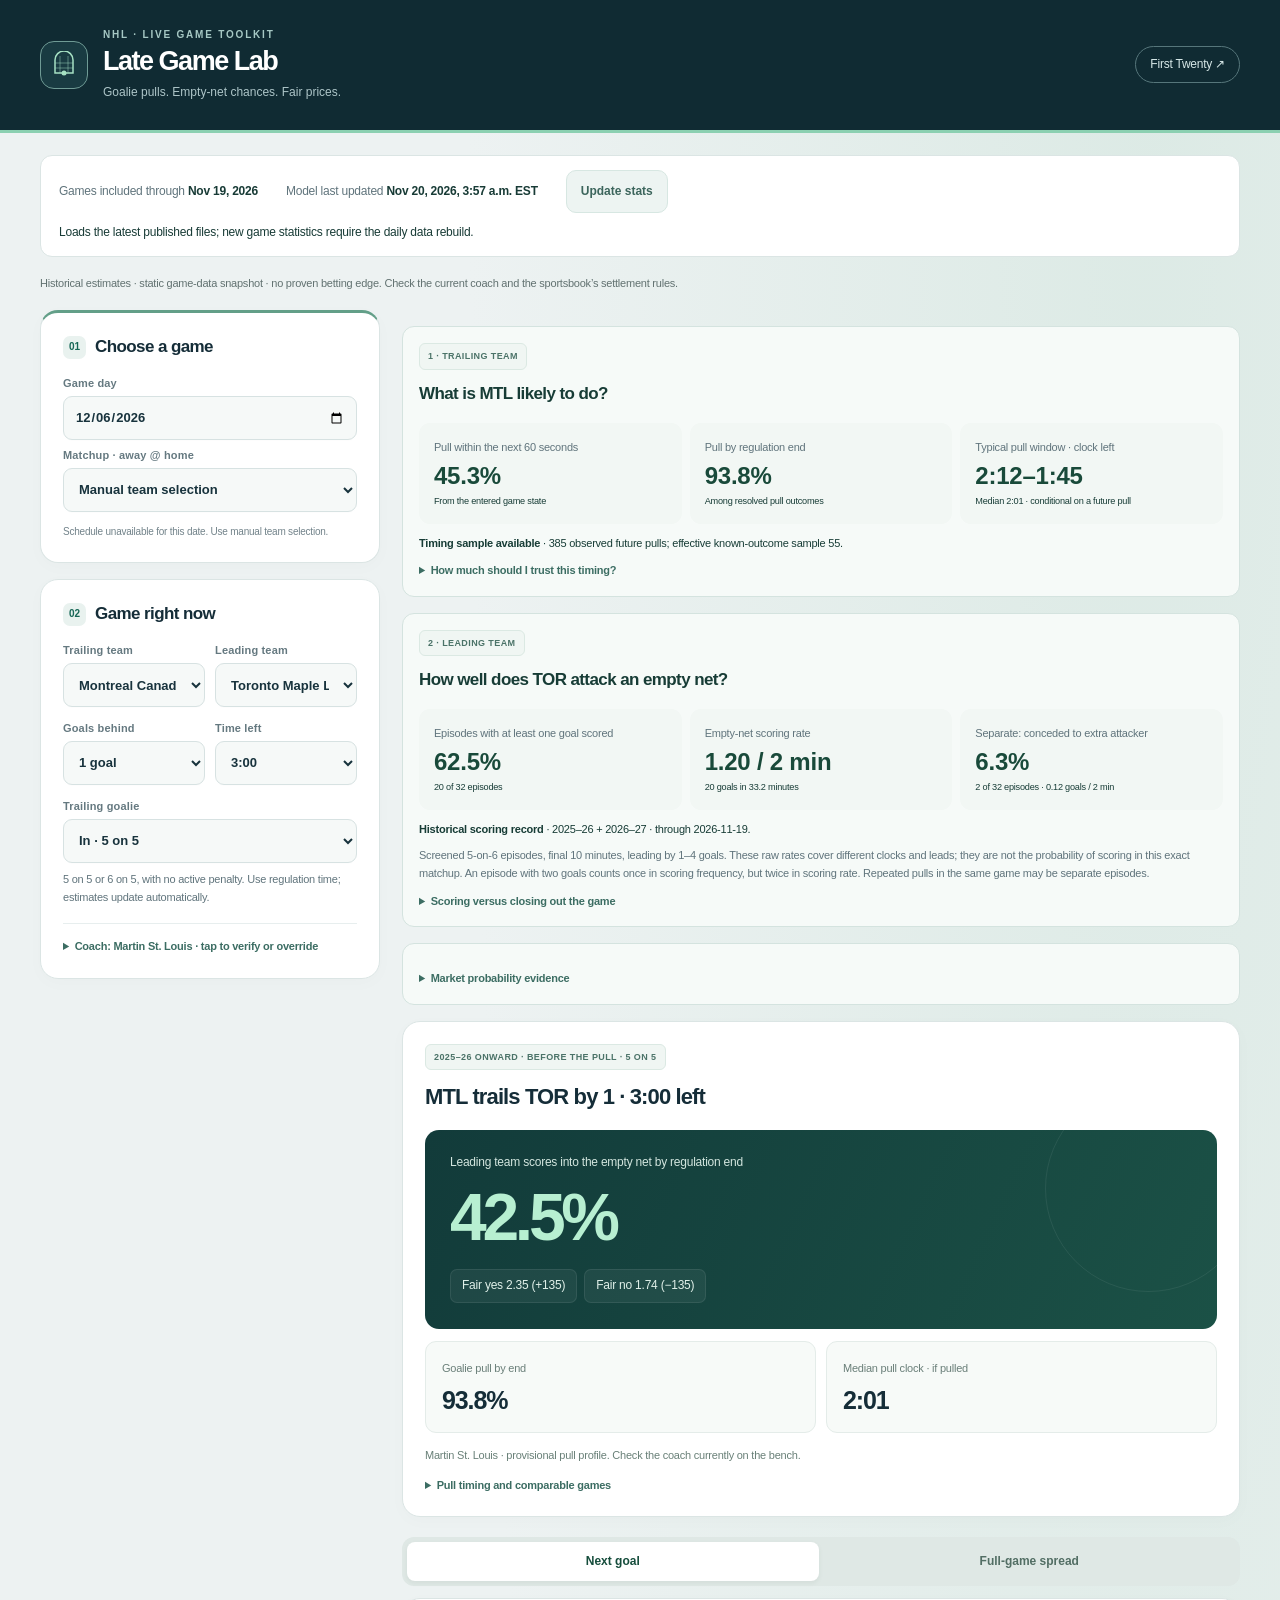
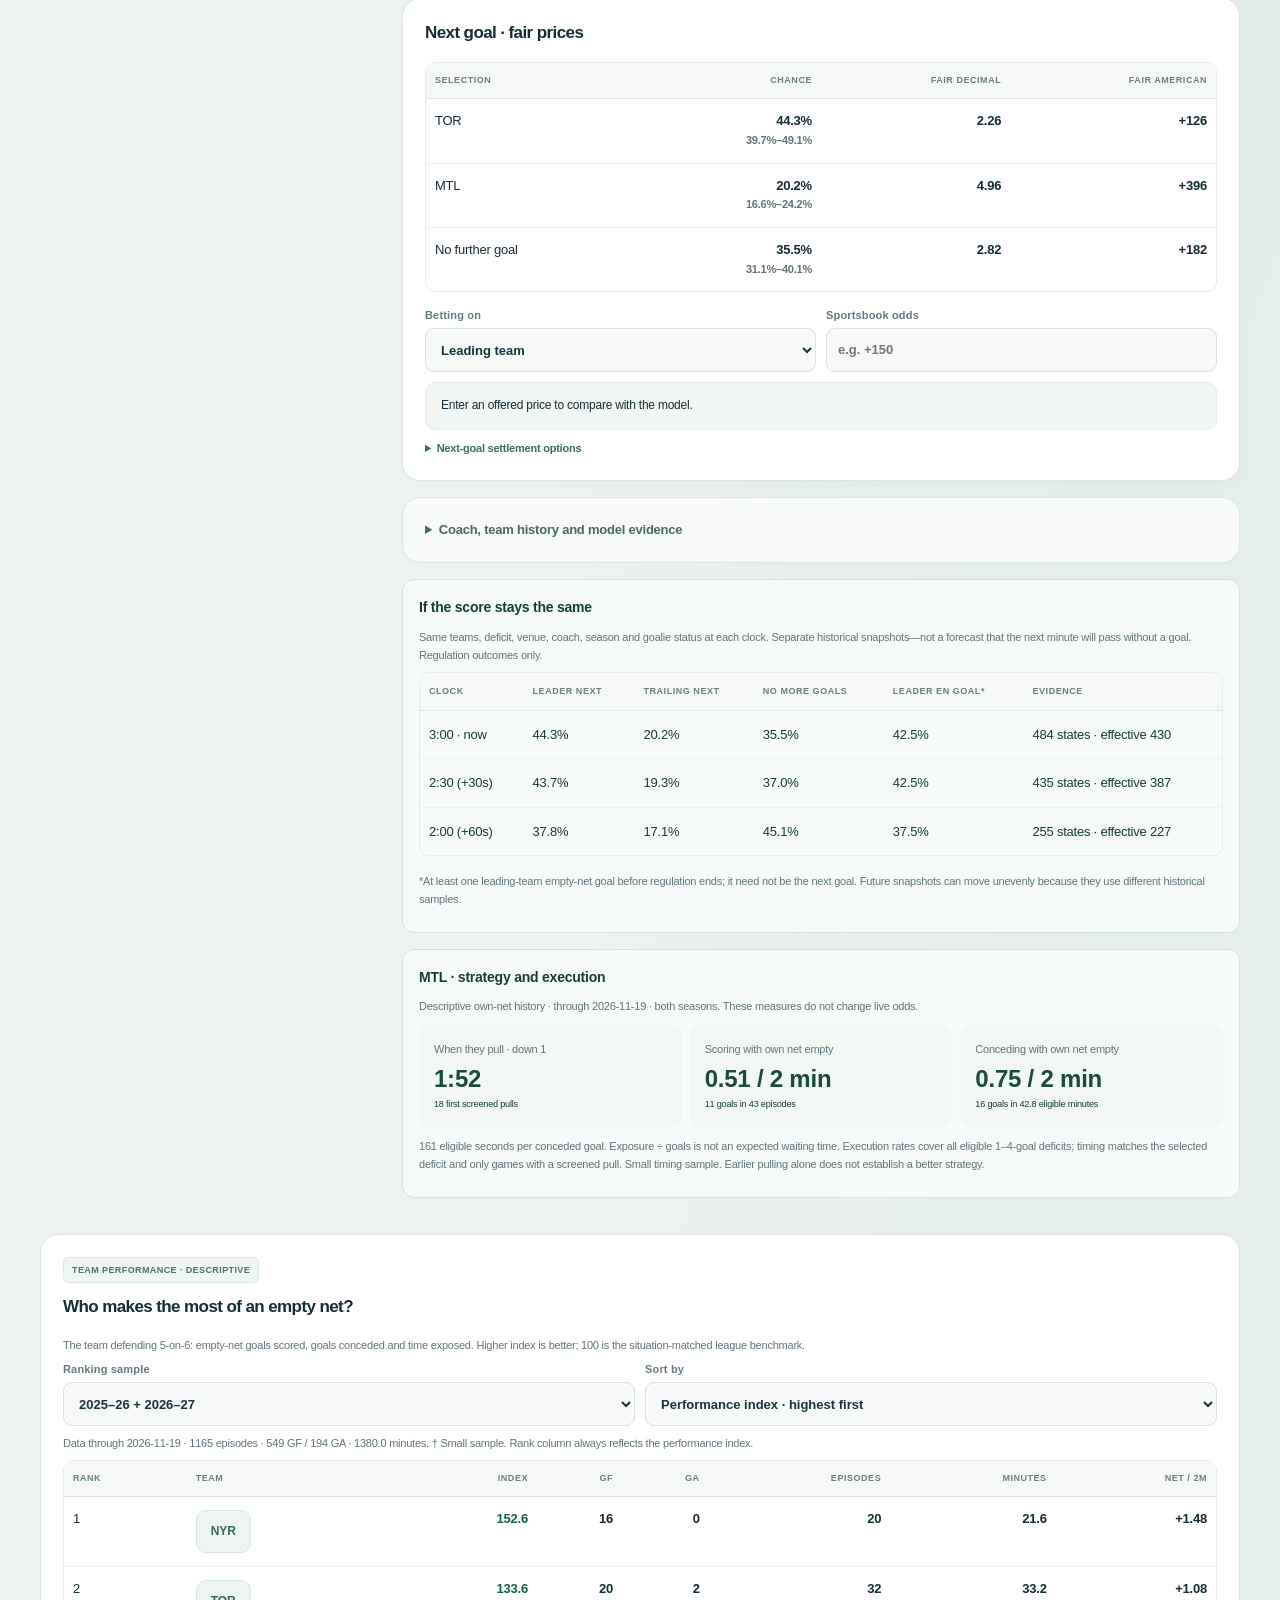
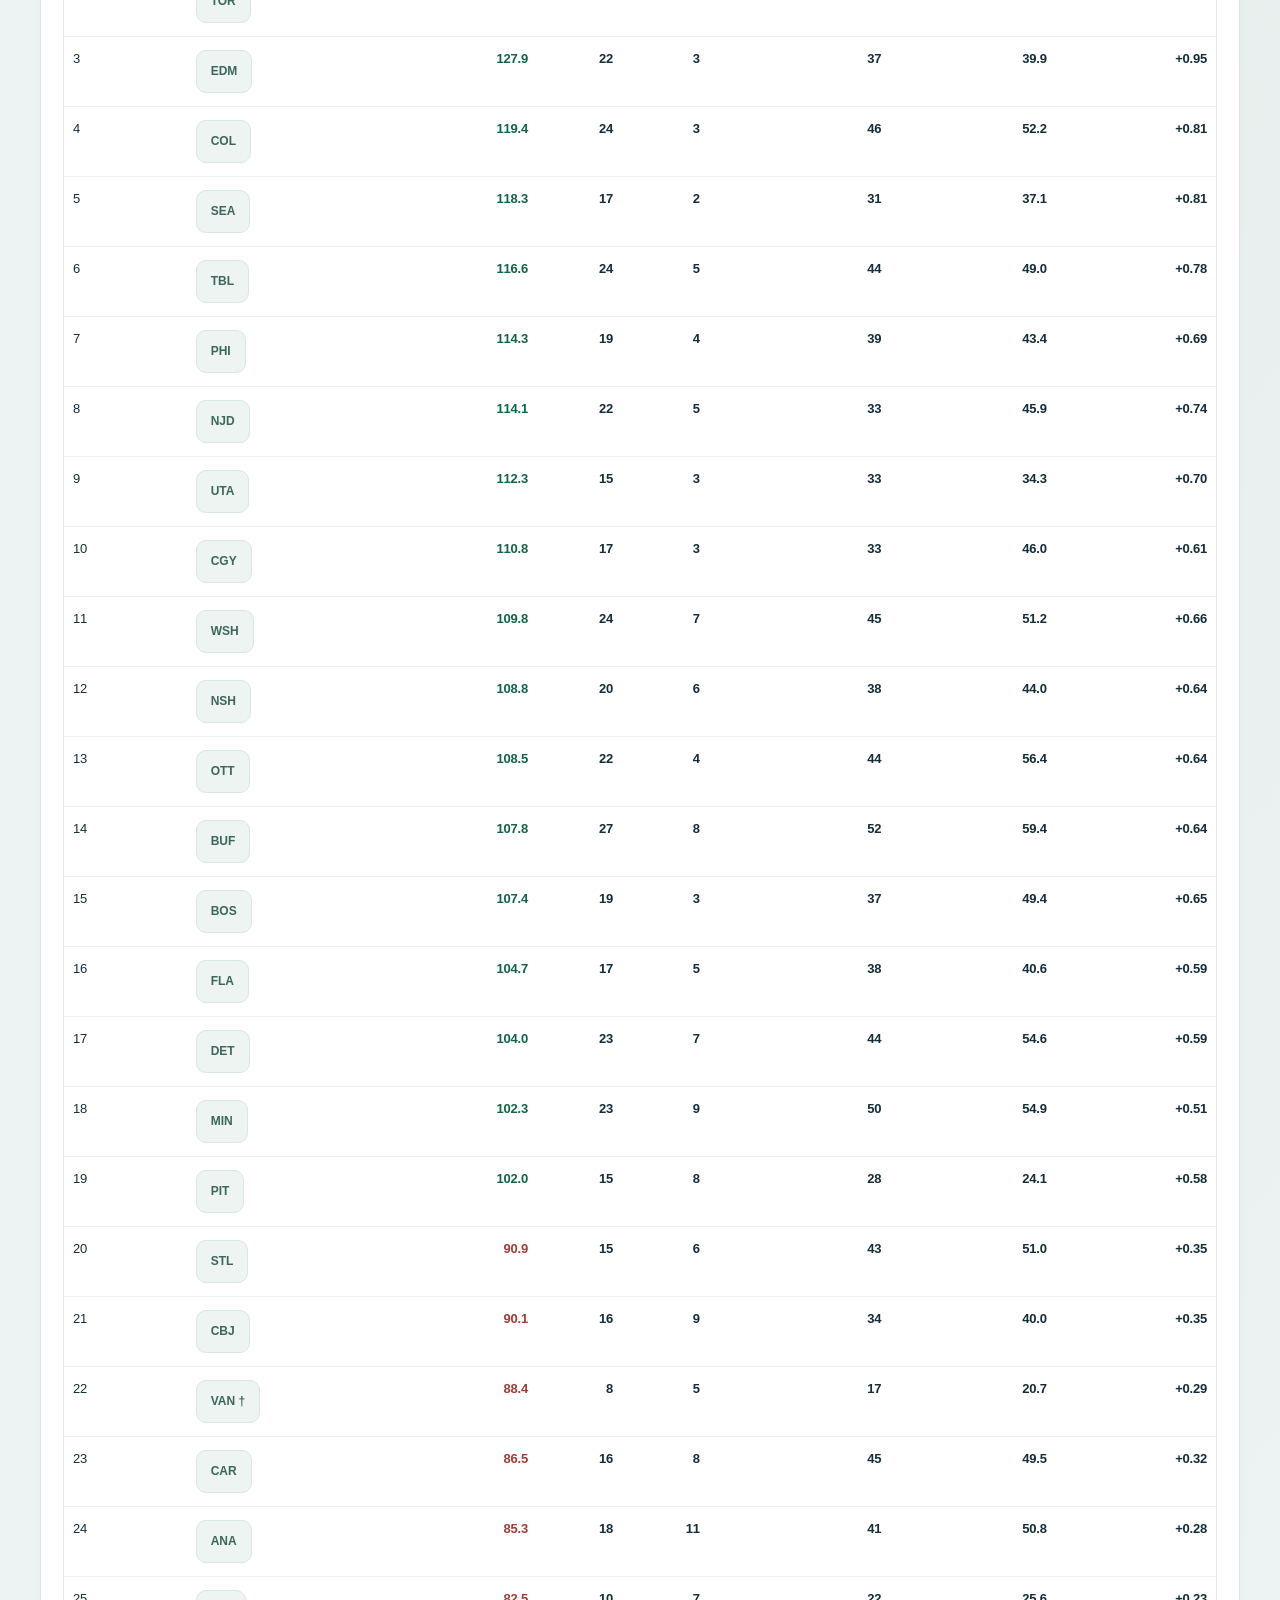
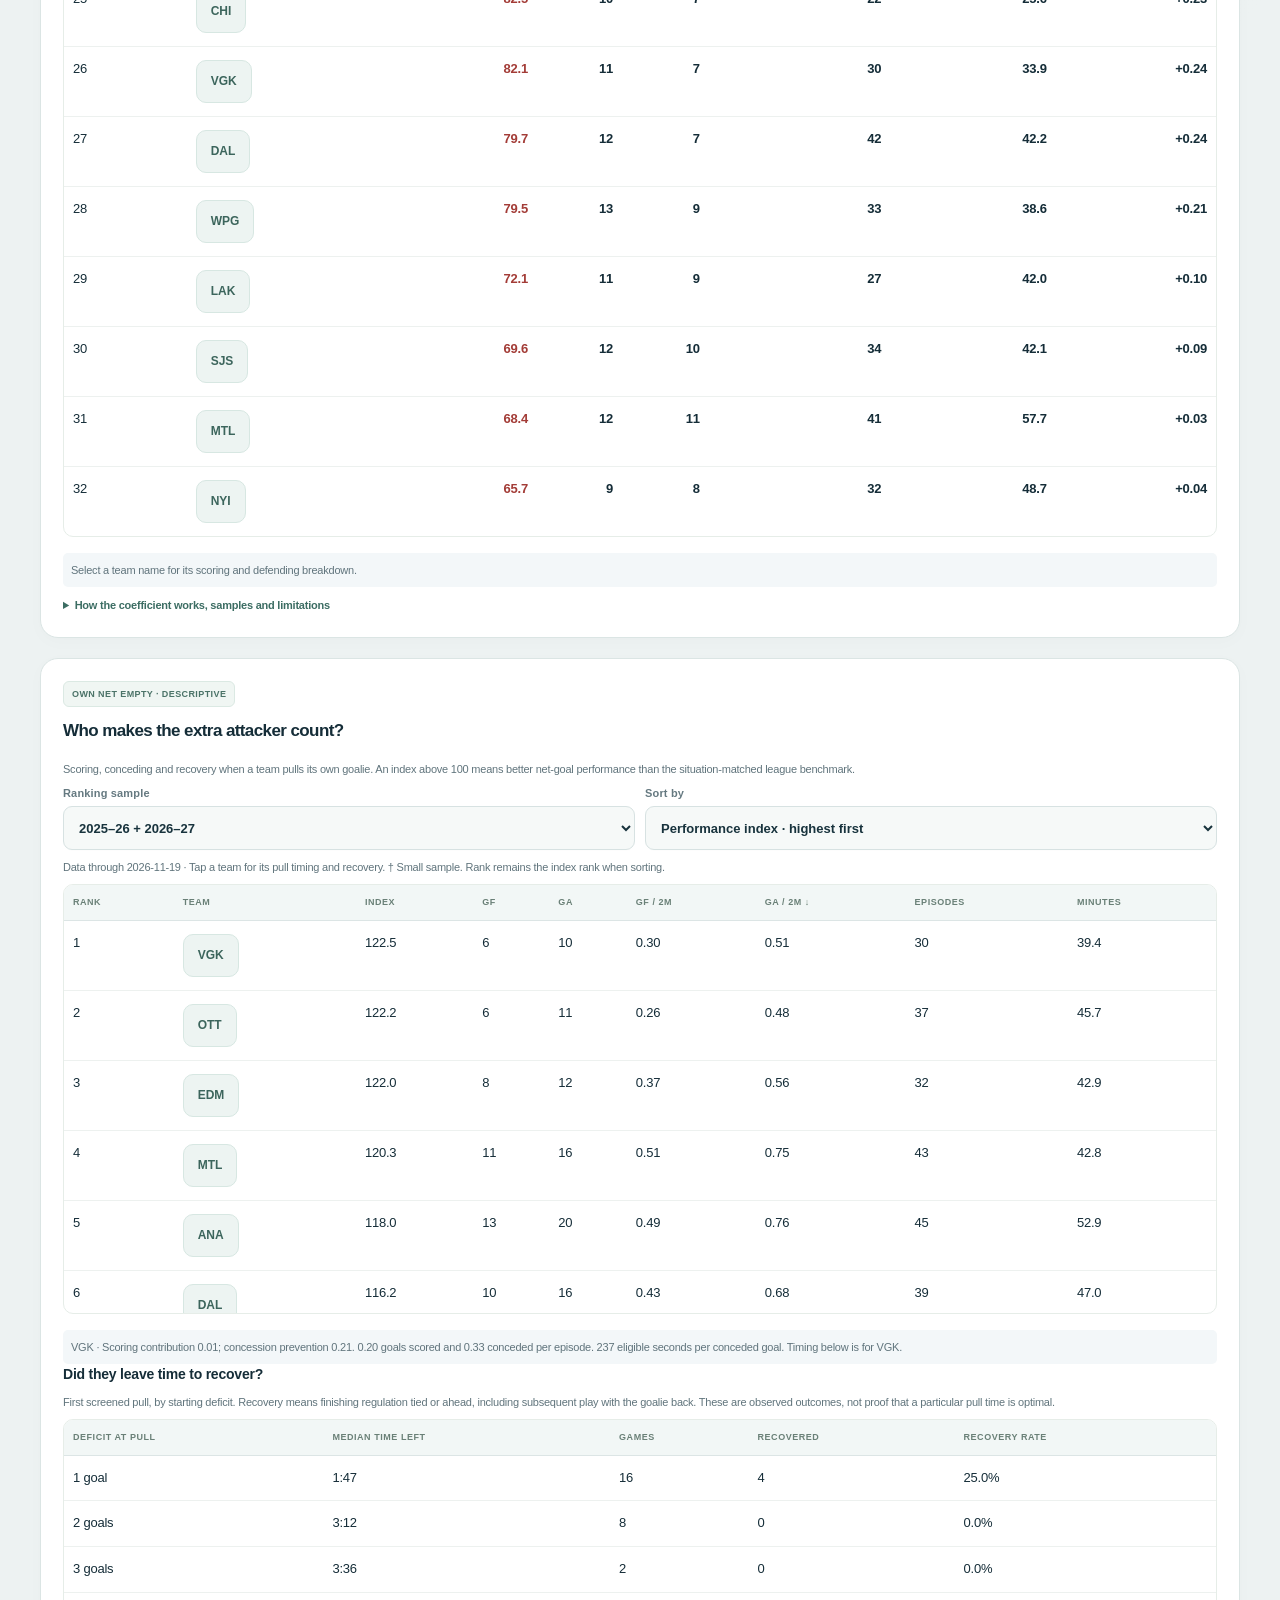
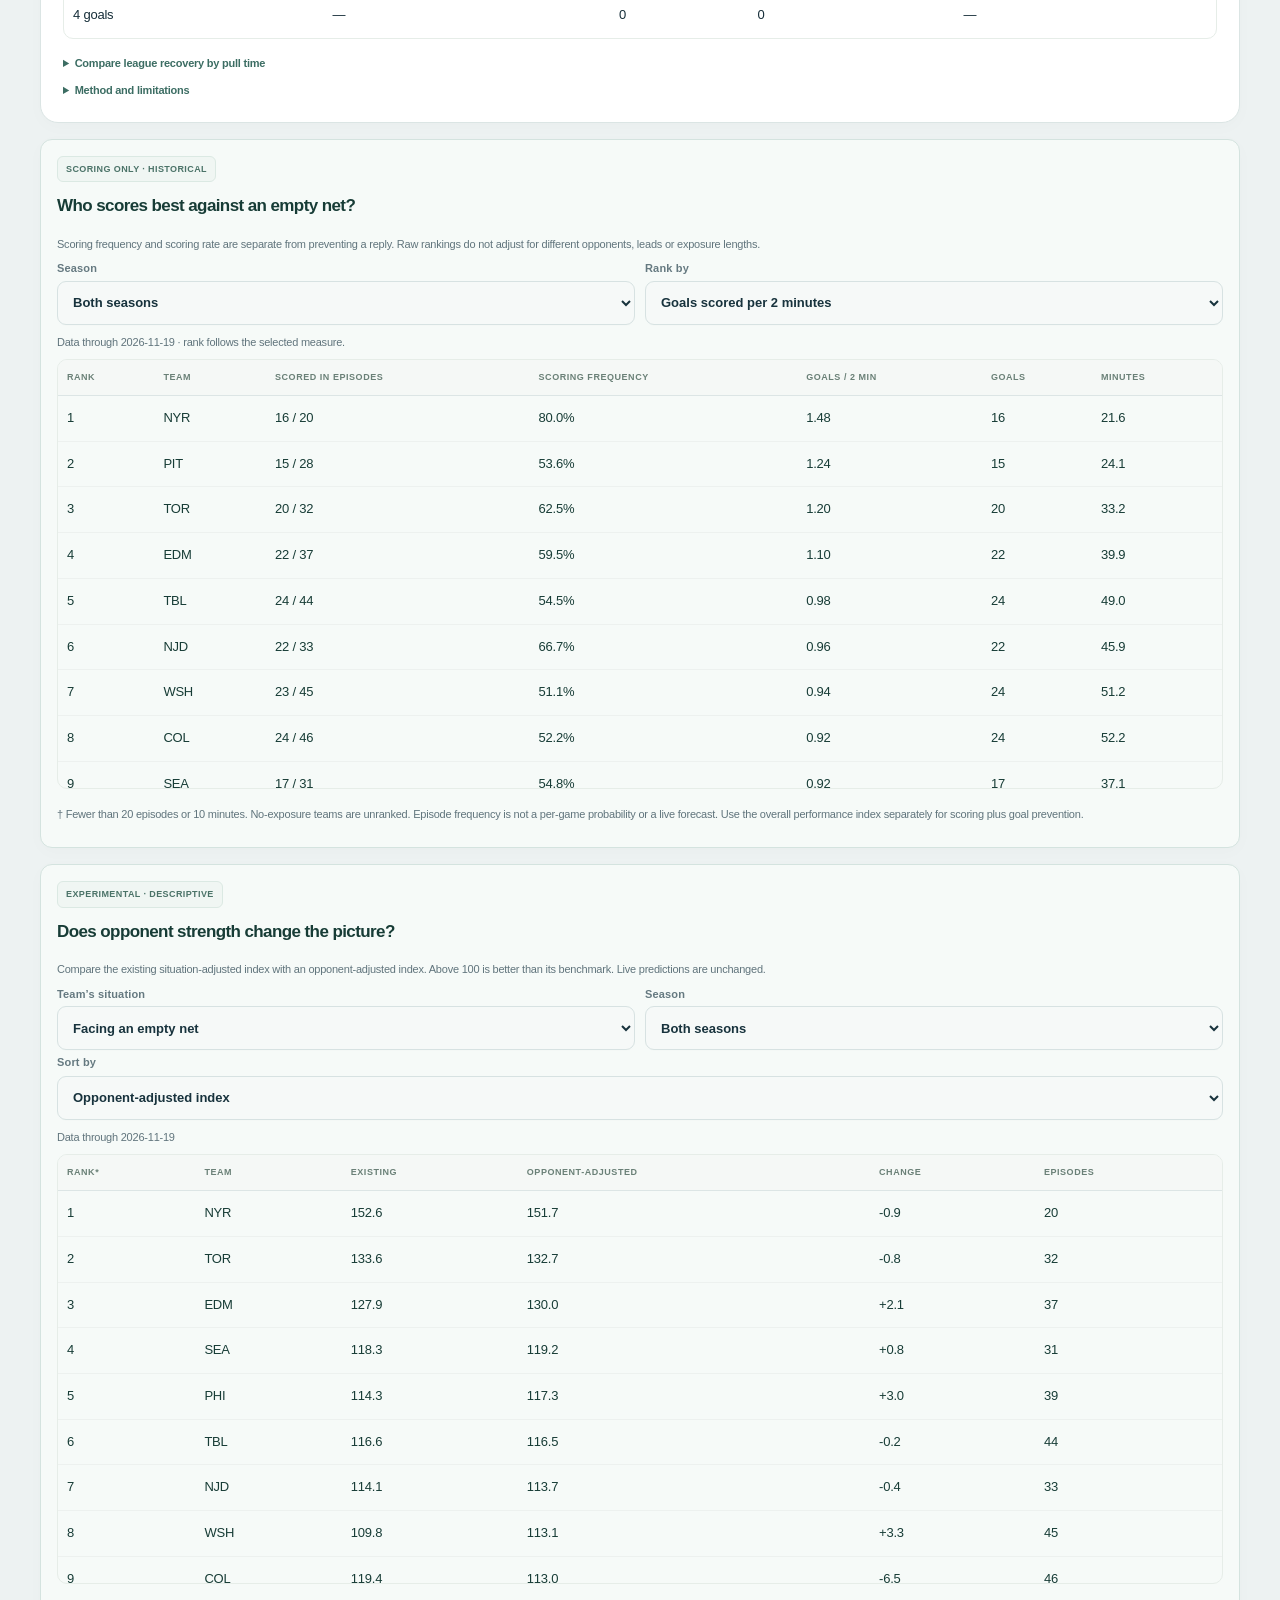
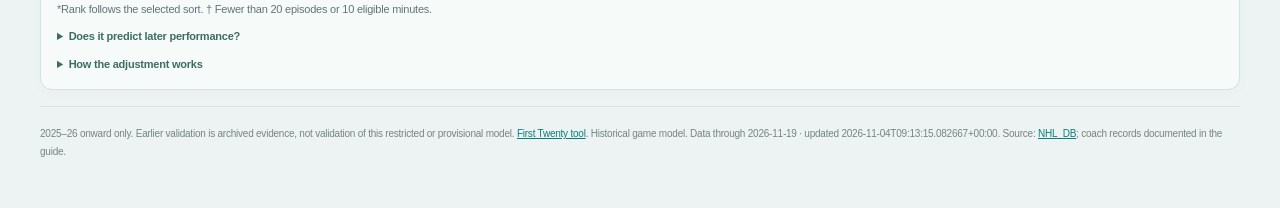
==== commit f5074d53: "Refresh goalie-pull model and rankings through November 19 Validate 358 completed games, retain all " ====
--- a/goalie-pull/index.html
+++ b/goalie-pull/index.html
@@ -20,8 +20,8 @@
 <section id="marketNext" class="panel liveOnly"><h2>Next goal · fair prices</h2><div id="nextBar" hidden></div><div id="legend" hidden></div><div class="tablewrap"><table><thead><tr><th>Selection</th><th class="num">Chance</th><th class="num">Fair decimal</th><th class="num">Fair American</th></tr></thead><tbody id="nextRows"></tbody></table></div><div class="two market-inputs"><label>Betting on<select disabled id="nextSide"><option value="leading">Leading team</option><option value="trailing">Trailing team</option><option value="none">No more goals</option></select></label><label>Sportsbook odds<input disabled id="nextPrice" placeholder="e.g. +150" inputmode="decimal"></label></div><div id="nextEV" class="evbox"></div><details><summary>Next-goal settlement options</summary><div class="two market-inputs"><label>Horizon<select disabled id="horizon"><option value="reg">Regulation</option><option value="ot">Regulation + overtime</option></select></label><label>If no further goal<select disabled id="noGoal"><option value="lose">Team selection loses</option><option value="refund">Team selection refunded</option></select></label></div><p class="small">Confirm the book’s rules. Empty-net scoring above means any later empty-net goal, not necessarily the next goal.</p></details></section>
 <section id="marketSpread" class="panel liveOnly"><h2>Full-game spread</h2><div class="two market-inputs"><label>Selected team<select disabled id="spreadSide"><option value="leading">Leading team</option><option value="trailing">Trailing team</option></select></label><label>Handicap<select disabled id="handicap"><option>-4.5</option><option>-3.5</option><option>-2.5</option><option selected>-1.5</option><option>+1.5</option><option>+2.5</option><option>+3.5</option><option>+4.5</option></select></label></div><div class="stats"><div class="stat"><span>Cover chance</span><strong id="cover">—</strong></div><div class="stat"><span>Fair decimal</span><strong id="spreadDecimal">—</strong></div><div class="stat"><span>Fair American</span><strong id="spreadAmerican">—</strong></div></div><div class="market-inputs"><label>Sportsbook odds<input disabled id="spreadPrice" placeholder="e.g. +150" inputmode="decimal"></label></div><div id="spreadEV" class="evbox"></div><details><summary>Final margin distribution</summary><div class="barchart" id="marginChart"></div></details></section>
 <details class="panel research" id="research"><summary>Coach, team history and model evidence</summary><div class="research-body"><section class="panel"><h2>Coach & team history</h2><div id="teamHistory"></div><p class="small">Observed pull-clock medians include only games with a classified pull. A coach's team and opponents also matter.</p></section><section class="panel" id="coachExplorerPanel"><h2>Coach rankings · all teams</h2><p class="small">Early pull = pulled by 3:00 after trailing one or two at 5:00. Select a coach to compare across franchises and years.</p><label class="compact-label">Coach to inspect<select disabled id="coachExplorer"></select></label><div id="coachExplorerResults"></div><details><summary>Full aggression rank and sample sizes</summary><div id="coachRanks"></div></details></section><section class="panel"><h2>Model checks and settings</h2><label class="compact-label">Sportsbook odds format<select disabled id="oddsFormat"><option value="american">American</option><option value="decimal">Decimal</option></select></label><div id="validation"></div><p class="small">Historical estimate, not demonstrated betting profit. Coach identity has a small validated pull-forecast effect, but no validated direct market-price effect. Single-year slices and empty-net goal probabilities need further calibration.</p></section></div></details>
-</div></div></div><footer>2025–26 onward only. Earlier validation is archived evidence, not validation of this restricted or provisional model. <a href="../">First Twenty tool</a>. Historical game model. Data through 2026-11-18 · updated 2026-11-04T09:13:15.082667+00:00. Source: <a href="https://huggingface.co/datasets/RentoSaijo/NHL_DB">NHL_DB</a>; coach records documented in the guide.</footer></main>
-<script id="model-data" type="application/json">{"version":"2.0","asOf":"2026-11-19","columns":["seasonStart","gameId","remaining","deficit","goalieOut","trailing","leading","trailingHome","sameDivision","nextReg","nextOT","finalRegLeadingMargin","pullRemaining","leadingEmptyNetGoal","trailingCoach","leadingCoach"],"teams":["ANA","ARI","BOS","BUF","CAR","CBJ","CGY","CHI","COL","DAL","DET","EDM","FLA","LAK","MIN","MTL","NJD","NSH","NYI","NYR","OTT","PHI","PIT","SEA","SJS","STL","TBL","TOR","UTA","VAN","VGK","WPG","WSH"],"parameters":[0,0,0,1,1.0],"pullParameters":[8,8,0,0,0.75],"pullSelection":{"parameters":[8,8,0,0,0.75],"games":1161,"snapshots":17284,"next_goal_log_loss":0.9684851920970234,"next_goal_brier":0.5805026743278562,"next_goal_OT_brier":0.5805026743278562,"leading_minus_1_5_brier":0.15003964187861962,"pull_within_60s_brier":0.043843546617248,"mean_effective_sample":251.4221343344977,"objective":1.162368380592891},"minBaseN":60,"minEffectiveN":40,"data":[[2025,2025020001,30,1,1,7,12,0,0,2,2,1,30,0,33,52],[2025,2025020001,60,1,0,7,12,0,0,2,2,1,56,0,33,52],[2025,2025020001,90,1,0,7,12,0,0,2,2,1,56,0,33,52],[2025,2025020001,120,1,0,7,12,0,0,2,2,1,56,0,33,52],[2025,2025020001,150,1,0,7,12,0,0,2,2,1,56,0,33,52],[2025,2025020001,180,1,0,7,12,0,0,2,2,1,56,0,33,52],[2025,2025020001,210,1,0,7,12,0,0,2,2,1,56,0,33,52],[2025,2025020001,240,1,0,7,12,0,0,2,2,1,56,0,33,52],[2025,2025020001,270,1,0,7,12,0,0,2,2,1,56,0,33,52],[2025,2025020001,300,1,0,7,12,0,0,2,2,1,56,0,33,52],[2025,2025020001,330,1,0,7,12,0,0,2,2,1,56,0,33,52],[2025,2025020001,360,1,0,7,12,0,0,2,2,1,56,0,33,52],[2025,2025020001,390,1,0,7,12,0,0,2,2,1,56,0,33,52],[2025,2025020001,420,1,0,7,12,0,0,2,2,1,56,0,33,52],[2025,2025020001,450,1,0,7,12,0,0,2,2,1,56,0,33,52],[2025,2025020001,480,1,0,7,12,0,0,2,2,1,56,0,33,52],[2025,2025020001,510,1,0,7,12,0,0,2,2,1,56,0,33,52],[2025,2025020001,540,1,0,7,12,0,0,2,2,1,56,0,33,52],[2025,2025020001,570,1,0,7,12,0,0,2,2,1,56,0,33,52],[2025,2025020001,600,1,0,7,12,0,0,2,2,1,56,0,33,52],[2025,2025020002,30,3,0,19,22,1,1,2,2,3,-1,0,48,15],[2025,2025020002,60,3,0,19,22,1,1,2,2,3,-1,0,48,15],[2025,2025020002,90,3,0,19,22,1,1,2,2,3,-1,0,48,15],[2025,2025020002,120,2,1,19,22,1,1,0,0,3,120,1,48,15],[2025,2025020002,150,1,0,19,22,1,1,0,0,3,143,1,48,15],[2025,2025020002,180,1,0,19,22,1,1,0,0,3,143,1,48,15],[2025,2025020002,210,1,0,19,22,1,1,0,0,3,143,1,48,15],[2025,2025020002,240,1,0,19,22,1,1,0,0,3,143,1,48,15],[2025,2025020002,270,1,0,19,22,1,1,0,0,3,143,1,48,15],[2025,2025020002,300,1,0,19,22,1,1,0,0,3,143,1,48,15],[2025,2025020002,330,1,0,19,22,1,1,0,0,3,143,1,48,15],[2025,2025020002,360,1,0,19,22,1,1,0,0,3,143,1,48,15],[2025,2025020002,390,1,0,19,22,1,1,0,0,3,143,1,48,15],[2025,2025020002,420,1,0,19,22,1,1,0,0,3,143,1,48,15],[2025,2025020002,450,1,0,19,22,1,1,0,0,3,143,1,48,15],[2025,2025020002,480,1,0,19,22,1,1,0,0,3,143,1,48,15],[2025,2025020002,510,1,0,19,22,1,1,0,0,3,143,1,48,15],[2025,2025020002,540,1,0,19,22,1,1,0,0,3,143,1,48,15],[2025,2025020002,570,1,0,19,22,1,1,0,0,3,143,1,48,15],[2025,2025020002,600,1,0,19,22,1,1,0,0,3,143,1,48,15],[2025,2025020003,150,3,1,13,8,1,0,2,2,3,150,0,35,31],[2025,2025020003,180,3,1,13,8,1,0,2,2,3,180,0,35,31],[2025,2025020003,420,4,0,13,8,1,0,1,1,3,-2,0,35,31],[2025,2025020003,450,4,0,13,8,1,0,1,1,3,-2,0,35,31],[2025,2025020003,480,4,0,13,8,1,0,1,1,3,-2,0,35,31],[2025,2025020003,510,4,0,13,8,1,0,1,1,3,-2,0,35,31],[2025,2025020003,540,4,0,13,8,1,0,1,1,3,-2,0,35,31],[2025,2025020003,570,3,0,13,8,1,0,0,0,3,-2,0,35,31],[2025,2025020003,600,3,0,13,8,1,0,0,0,3,-2,0,35,31],[2025,2025020004,30,2,1,15,27,0,1,0,0,3,30,1,47,11],[2025,2025020004,60,2,1,15,27,0,1,0,0,3,60,1,47,11],[2025,2025020004,90,2,0,15,27,0,1,0,0,3,80,1,47,11],[2025,2025020004,120,1,0,15,27,0,1,0,0,3,109,1,47,11],[2025,2025020004,150,1,0,15,27,0,1,0,0,3,109,1,47,11],[2025,2025020004,180,1,0,15,27,0,1,0,0,3,109,1,47,11],[2025,2025020004,210,1,0,15,27,0,1,0,0,3,109,1,47,11],[2025,2025020004,240,1,0,15,27,0,1,0,0,3,109,1,47,11],[2025,2025020004,270,1,0,15,27,0,1,0,0,3,109,1,47,11],[2025,2025020004,300,1,0,15,27,0,1,0,0,3,109,1,47,11],[2025,2025020004,330,1,0,15,27,0,1,0,0,3,109,1,47,11],[2025,2025020004,360,1,0,15,27,0,1,0,0,3,109,1,47,11],[2025,2025020004,390,1,0,15,27,0,1,0,0,3,109,1,47,11],[2025,2025020004,420,1,0,15,27,0,1,0,0,3,109,1,47,11],[2025,2025020004,450,1,0,15,27,0,1,0,0,3,109,1,47,11],[2025,2025020004,480,1,0,15,27,0,1,0,0,3,109,1,47,11],[2025,2025020004,510,1,0,15,27,0,1,0,0,3,109,1,47,11],[2025,2025020004,540,1,0,15,27,0,1,0,0,3,109,1,47,11],[2025,2025020004,570,1,0,15,27,0,1,0,0,3,109,1,47,11],[2025,2025020004,600,1,0,15,27,0,1,0,0,3,109,1,47,11],[2025,2025020005,30,2,1,32,2,1,0,2,2,2,30,0,62,46],[2025,2025020005,60,1,1,32,2,1,0,0,0,2,60,1,62,46],[2025,2025020005,90,1,1,32,2,1,0,0,0,2,90,1,62,46],[2025,2025020005,120,1,0,32,2,1,0,0,0,2,106,1,62,46],[2025,2025020005,150,1,0,32,2,1,0,0,0,2,106,1,62,46],[2025,2025020005,180,1,0,32,2,1,0,0,0,2,106,1,62,46],[2025,2025020005,210,1,0,32,2,1,0,0,0,2,106,1,62,46],[2025,2025020005,240,1,0,32,2,1,0,0,0,2,106,1,62,46],[2025,2025020005,270,1,0,32,2,1,0,0,0,2,106,1,62,46],[2025,2025020005,300,1,0,32,2,1,0,0,0,2,106,1,62,46],[2025,2025020005,330,1,0,32,2,1,0,0,0,2,106,1,62,46],[2025,2025020005,360,1,0,32,2,1,0,0,0,2,106,1,62,46],[2025,2025020005,390,1,0,32,2,1,0,0,0,2,106,1,62,46],[2025,2025020005,420,1,0,32,2,1,0,0,0,2,106,1,62,46],[2025,2025020005,450,1,0,32,2,1,0,0,0,2,106,1,62,46],[2025,2025020005,480,1,0,32,2,1,0,0,0,2,106,1,62,46],[2025,2025020005,510,1,0,32,2,1,0,0,0,2,106,1,62,46],[2025,2025020005,540,1,0,32,2,1,0,0,0,2,106,1,62,46],[2025,2025020005,570,1,0,32,2,1,0,0,0,2,106,1,62,46],[2025,2025020005,600,1,0,32,2,1,0,0,0,2,106,1,62,46],[2025,2025020007,390,1,0,13,30,0,1,1,1,0,-1,0,35,10],[2025,2025020007,420,1,0,13,30,0,1,1,1,0,-1,0,35,10],[2025,2025020007,450,1,0,13,30,0,1,1,1,0,-1,0,35,10],[2025,2025020007,600,2,0,13,30,0,1,1,1,0,-1,0,35,10],[2025,2025020009,30,4,0,3,19,1,0,2,2,4,-1,0,44,48],[2025,2025020009,60,4,0,3,19,1,0,2,2,4,-1,0,44,48],[2025,2025020009,90,4,0,3,19,1,0,2,2,4,-1,0,44,48],[2025,2025020009,120,4,0,3,19,1,0,2,2,4,-1,0,44,48],[2025,2025020009,150,4,0,3,19,1,0,2,2,4,-1,0,44,48],[2025,2025020009,180,2,0,3,19,1,0,0,0,4,164,1,44,48],[2025,2025020009,210,2,0,3,19,1,0,0,0,4,164,1,44,48],[2025,2025020009,240,2,0,3,19,1,0,0,0,4,164,1,44,48],[2025,2025020009,270,2,0,3,19,1,0,0,0,4,164,1,44,48],[2025,2025020009,300,2,0,3,19,1,0,0,0,4,164,1,44,48],[2025,2025020009,330,1,0,3,19,1,0,0,0,4,164,1,44,48],[2025,2025020009,360,1,0,3,19,1,0,0,0,4,164,1,44,48],[2025,2025020009,390,1,0,3,19,1,0,0,0,4,164,1,44,48],[2025,2025020009,420,1,0,3,19,1,0,0,0,4,164,1,44,48],[2025,2025020009,450,1,0,3,19,1,0,0,0,4,164,1,44,48],[2025,2025020009,480,1,0,3,19,1,0,0,0,4,164,1,44,48],[2025,2025020009,510,1,0,3,19,1,0,0,0,4,164,1,44,48],[2025,2025020010,30,4,0,10,15,1,1,2,2,4,-1,0,63,47],[2025,2025020010,60,4,0,10,15,1,1,2,2,4,-1,0,63,47],[2025,2025020010,210,4,0,10,15,1,1,2,2,4,-1,0,63,47],[2025,2025020010,240,4,0,10,15,1,1,2,2,4,-1,0,63,47],[2025,2025020010,270,4,0,10,15,1,1,2,2,4,-1,0,63,47],[2025,2025020010,300,4,0,10,15,1,1,2,2,4,-1,0,63,47],[2025,2025020010,330,4,0,10,15,1,1,2,2,4,-1,0,63,47],[2025,2025020010,360,4,0,10,15,1,1,2,2,4,-1,0,63,47],[2025,2025020010,390,4,0,10,15,1,1,2,2,4,-1,0,63,47],[2025,2025020010,420,4,0,10,15,1,1,2,2,4,-1,0,63,47],[2025,2025020010,450,4,0,10,15,1,1,2,2,4,-1,0,63,47],[2025,2025020010,480,4,0,10,15,1,1,2,2,4,-1,0,63,47],[2025,2025020010,510,4,0,10,15,1,1,2,2,4,-1,0,63,47],[2025,2025020010,540,4,0,10,15,1,1,2,2,4,-1,0,63,47],[2025,2025020010,570,4,0,10,15,1,1,2,2,4,-1,0,63,47],[2025,2025020010,600,4,0,10,15,1,1,2,2,4,-1,0,63,47],[2025,2025020011,30,2,1,26,20,1,1,1,1,1,30,0,41,64],[2025,2025020011,60,1,1,26,20,1,1,0,0,1,60,1,41,64],[2025,2025020011,90,1,0,26,20,1,1,0,0,1,74,1,41,64],[2025,2025020012,90,1,1,21,12,0,0,2,2,1,90,0,56,52],[2025,2025020012,120,1,1,21,12,0,0,2,2,1,120,0,56,52],[2025,2025020012,150,1,0,21,12,0,0,2,2,1,-2,0,56,52],[2025,2025020012,180,1,0,21,12,0,0,2,2,1,-2,0,56,52],[2025,2025020012,210,1,0,21,12,0,0,2,2,1,-2,0,56,52],[2025,2025020012,240,1,0,21,12,0,0,2,2,1,-2,0,56,52],[2025,2025020012,270,1,0,21,12,0,0,2,2,1,-2,0,56,52],[2025,2025020012,300,1,0,21,12,0,0,2,2,1,-2,0,56,52],[2025,2025020012,330,1,0,21,12,0,0,2,2,1,-2,0,56,52],[2025,2025020012,360,1,0,21,12,0,0,2,2,1,-2,0,56,52],[2025,2025020012,390,1,0,21,12,0,0,2,2,1,-2,0,56,52],[2025,2025020012,420,1,0,21,12,0,0,2,2,1,-2,0,56,52],[2025,2025020012,450,1,0,21,12,0,0,2,2,1,-2,0,56,52],[2025,2025020012,480,1,0,21,12,0,0,2,2,1,-2,0,56,52],[2025,2025020012,510,1,0,21,12,0,0,2,2,1,-2,0,56,52],[2025,2025020012,540,1,0,21,12,0,0,2,2,1,-2,0,56,52],[2025,2025020012,570,1,0,21,12,0,0,2,2,1,-2,0,56,52],[2025,2025020012,600,1,0,21,12,0,0,2,2,1,-2,0,56,52],[2025,2025020013,30,1,1,18,22,0,1,2,2,1,30,0,51,15],[2025,2025020013,60,1,1,18,22,0,1,2,2,1,60,0,51,15],[2025,2025020013,90,1,1,18,22,0,1,2,2,1,90,0,51,15],[2025,2025020013,240,1,0,18,22,0,1,2,2,1,157,0,51,15],[2025,2025020013,270,1,0,18,22,0,1,2,2,1,157,0,51,15],[2025,2025020013,300,1,0,18,22,0,1,2,2,1,157,0,51,15],[2025,2025020013,330,1,0,18,22,0,1,2,2,1,157,0,51,15],[2025,2025020014,30,2,0,16,4,0,1,0,0,3,-1,0,61,57],[2025,2025020014,60,1,1,16,4,0,1,0,0,3,60,1,61,57],[2025,2025020014,90,1,1,16,4,0,1,0,0,3,90,1,61,57],[2025,2025020014,120,1,0,16,4,0,1,0,0,3,-2,1,61,57],[2025,2025020014,150,1,0,16,4,0,1,0,0,3,-2,1,61,57],[2025,2025020014,510,1,0,16,4,0,1,1,1,3,-2,1,61,57],[2025,2025020014,540,1,0,16,4,0,1,1,1,3,-2,1,61,57],[2025,2025020014,570,1,0,16,4,0,1,1,1,3,-2,1,61,57],[2025,2025020016,30,1,1,5,17,0,0,2,2,1,30,0,21,3],[2025,2025020016,60,1,1,5,17,0,0,2,2,1,60,0,21,3],[2025,2025020016,90,1,0,5,17,0,0,2,2,1,72,0,21,3],[2025,2025020016,120,1,0,5,17,0,0,2,2,1,72,0,21,3],[2025,2025020016,150,1,0,5,17,0,0,2,2,1,72,0,21,3],[2025,2025020016,180,1,0,5,17,0,0,2,2,1,72,0,21,3],[2025,2025020016,210,1,0,5,17,0,0,2,2,1,72,0,21,3],[2025,2025020016,240,1,0,5,17,0,0,2,2,1,72,0,21,3],[2025,2025020016,270,1,0,5,17,0,0,2,2,1,72,0,21,3],[2025,2025020016,300,1,0,5,17,0,0,2,2,1,72,0,21,3],[2025,2025020016,330,1,0,5,17,0,0,2,2,1,72,0,21,3],[2025,2025020016,360,1,0,5,17,0,0,2,2,1,72,0,21,3],[2025,2025020016,390,1,0,5,17,0,0,2,2,1,72,0,21,3],[2025,2025020016,420,1,0,5,17,0,0,2,2,1,72,0,21,3],[2025,2025020016,450,1,0,5,17,0,0,2,2,1,72,0,21,3],[2025,2025020016,480,1,0,5,17,0,0,2,2,1,72,0,21,3],[2025,2025020016,510,1,0,5,17,0,0,2,2,1,72,0,21,3],[2025,2025020016,540,1,0,5,17,0,0,2,2,1,72,0,21,3],[2025,2025020016,570,1,0,5,17,0,0,2,2,1,72,0,21,3],[2025,2025020016,600,1,0,5,17,0,0,2,2,1,72,0,21,3],[2025,2025020017,30,1,1,31,9,1,1,2,2,1,30,0,60,28],[2025,2025020017,180,1,0,31,9,1,1,2,2,1,76,0,60,28],[2025,2025020017,210,2,0,31,9,1,1,1,1,1,76,0,60,28],[2025,2025020017,240,2,0,31,9,1,1,1,1,1,76,0,60,28],[2025,2025020017,270,2,0,31,9,1,1,1,1,1,76,0,60,28],[2025,2025020017,300,2,0,31,9,1,1,1,1,1,76,0,60,28],[2025,2025020017,330,2,0,31,9,1,1,1,1,1,76,0,60,28],[2025,2025020017,360,2,0,31,9,1,1,1,1,1,76,0,60,28],[2025,2025020017,390,2,0,31,9,1,1,1,1,1,76,0,60,28],[2025,2025020017,420,2,0,31,9,1,1,1,1,1,76,0,60,28],[2025,2025020017,450,2,0,31,9,1,1,1,1,1,76,0,60,28],[2025,2025020017,480,2,0,31,9,1,1,1,1,1,76,0,60,28],[2025,2025020017,510,2,0,31,9,1,1,1,1,1,76,0,60,28],[2025,2025020018,30,1,1,28,8,0,1,2,2,1,30,0,4,31],[2025,2025020018,60,1,1,28,8,0,1,2,2,1,60,0,4,31],[2025,2025020018,90,1,1,28,8,0,1,2,2,1,90,0,4,31],[2025,2025020018,120,1,0,28,8,0,1,2,2,1,-2,0,4,31],[2025,2025020018,150,1,0,28,8,0,1,2,2,1,-2,0,4,31],[2025,2025020018,180,1,0,28,8,0,1,2,2,1,-2,0,4,31],[2025,2025020018,210,1,0,28,8,0,1,2,2,1,-2,0,4,31],[2025,2025020018,240,1,0,28,8,0,1,2,2,1,-2,0,4,31],[2025,2025020018,270,1,0,28,8,0,1,2,2,1,-2,0,4,31],[2025,2025020018,300,1,0,28,8,0,1,2,2,1,-2,0,4,31],[2025,2025020018,330,1,0,28,8,0,1,2,2,1,-2,0,4,31],[2025,2025020018,360,1,0,28,8,0,1,2,2,1,-2,0,4,31],[2025,2025020018,510,1,0,28,8,0,1,2,2,1,-2,0,4,31],[2025,2025020018,540,1,0,28,8,0,1,2,2,1,-2,0,4,31],[2025,2025020018,570,1,0,28,8,0,1,2,2,1,-2,0,4,31],[2025,2025020018,600,1,0,28,8,0,1,2,2,1,-2,0,4,31],[2025,2025020019,30,4,0,6,29,0,1,2,2,4,-1,0,58,0],[2025,2025020019,60,4,0,6,29,0,1,2,2,4,-1,0,58,0],[2025,2025020019,90,4,0,6,29,0,1,2,2,4,-1,0,58,0],[2025,2025020019,120,4,0,6,29,0,1,2,2,4,-1,0,58,0],[2025,2025020019,150,4,0,6,29,0,1,2,2,4,-1,0,58,0],[2025,2025020019,180,3,0,6,29,0,1,0,0,4,-1,0,58,0],[2025,2025020019,210,3,0,6,29,0,1,0,0,4,-1,0,58,0],[2025,2025020019,240,3,0,6,29,0,1,0,0,4,-1,0,58,0],[2025,2025020019,270,3,0,6,29,0,1,0,0,4,-1,0,58,0],[2025,2025020019,300,3,0,6,29,0,1,0,0,4,-1,0,58,0],[2025,2025020019,330,3,0,6,29,0,1,0,0,4,-1,0,58,0],[2025,2025020019,360,3,0,6,29,0,1,0,0,4,-1,0,58,0],[2025,2025020019,390,3,0,6,29,0,1,0,0,4,-1,0,58,0],[2025,2025020019,420,4,0,6,29,0,1,1,1,4,-1,0,58,0],[2025,2025020019,450,4,0,6,29,0,1,1,1,4,-1,0,58,0],[2025,2025020019,480,4,0,6,29,0,1,1,1,4,-1,0,58,0],[2025,2025020019,510,3,0,6,29,0,1,0,0,4,-1,0,58,0],[2025,2025020020,120,1,1,30,24,0,1,1,1,0,120,0,10,59],[2025,2025020020,150,1,0,30,24,0,1,1,1,0,142,0,10,59],[2025,2025020020,330,1,0,30,24,0,1,1,1,0,142,0,10,59],[2025,2025020020,360,1,0,30,24,0,1,1,1,0,142,0,10,59],[2025,2025020020,390,1,0,30,24,0,1,1,1,0,142,0,10,59],[2025,2025020020,420,1,0,30,24,0,1,1,1,0,142,0,10,59],[2025,2025020020,450,1,0,30,24,0,1,1,1,0,142,0,10,59],[2025,2025020020,480,1,0,30,24,0,1,1,1,0,142,0,10,59],[2025,2025020020,510,1,0,30,24,0,1,1,1,0,142,0,10,59],[2025,2025020020,540,1,0,30,24,0,1,1,1,0,142,0,10,59],[2025,2025020020,570,1,0,30,24,0,1,1,1,0,142,0,10,59],[2025,2025020020,600,1,0,30,24,0,1,1,1,0,142,0,10,59],[2025,2025020021,30,2,1,0,23,0,1,2,2,2,30,0,38,43],[2025,2025020021,60,2,1,0,23,0,1,2,2,2,60,0,38,43],[2025,2025020021,90,2,1,0,23,0,1,2,2,2,90,0,38,43],[2025,2025020021,120,2,1,0,23,0,1,2,2,2,120,0,38,43],[2025,2025020021,150,2,1,0,23,0,1,2,2,2,150,0,38,43],[2025,2025020021,180,2,0,0,23,0,1,2,2,2,179,0,38,43],[2025,2025020021,210,2,0,0,23,0,1,2,2,2,179,0,38,43],[2025,2025020021,240,2,0,0,23,0,1,2,2,2,179,0,38,43],[2025,2025020021,270,2,0,0,23,0,1,2,2,2,179,0,38,43],[2025,2025020021,300,2,0,0,23,0,1,2,2,2,179,0,38,43],[2025,2025020021,330,2,0,0,23,0,1,2,2,2,179,0,38,43],[2025,2025020021,360,2,0,0,23,0,1,2,2,2,179,0,38,43],[2025,2025020021,390,2,0,0,23,0,1,2,2,2,179,0,38,43],[2025,2025020021,420,2,0,0,23,0,1,2,2,2,179,0,38,43],[2025,2025020021,450,2,0,0,23,0,1,2,2,2,179,0,38,43],[2025,2025020021,480,2,0,0,23,0,1,2,2,2,179,0,38,43],[2025,2025020021,510,2,0,0,23,0,1,2,2,2,179,0,38,43],[2025,2025020021,540,2,0,0,23,0,1,2,2,2,179,0,38,43],[2025,2025020021,570,2,0,0,23,0,1,2,2,2,179,0,38,43],[2025,2025020021,600,2,0,0,23,0,1,2,2,2,179,0,38,43],[2025,2025020022,30,1,1,13,31,0,0,2,2,1,30,0,35,60],[2025,2025020022,60,1,1,13,31,0,0,2,2,1,60,0,35,60],[2025,2025020022,90,1,1,13,31,0,0,2,2,1,90,0,35,60],[2025,2025020022,240,1,0,13,31,0,0,2,2,1,-2,0,35,60],[2025,2025020022,270,1,0,13,31,0,0,2,2,1,-2,0,35,60],[2025,2025020022,300,1,0,13,31,0,0,2,2,1,-2,0,35,60],[2025,2025020022,330,1,0,13,31,0,0,2,2,1,-2,0,35,60],[2025,2025020022,360,1,0,13,31,0,0,2,2,1,-2,0,35,60],[2025,2025020022,390,1,0,13,31,0,0,2,2,1,-2,0,35,60],[2025,2025020022,420,1,0,13,31,0,0,2,2,1,-2,0,35,60],[2025,2025020022,450,1,0,13,31,0,0,2,2,1,-2,0,35,60],[2025,2025020022,480,1,0,13,31,0,0,2,2,1,-2,0,35,60],[2025,2025020023,30,2,1,6,25,1,0,2,2,2,30,0,58,36],[2025,2025020023,60,2,1,6,25,1,0,2,2,2,60,0,58,36],[2025,2025020023,90,2,1,6,25,1,0,2,2,2,90,0,58,36],[2025,2025020023,120,2,1,6,25,1,0,2,2,2,120,0,58,36],[2025,2025020023,150,2,1,6,25,1,0,2,2,2,150,0,58,36],[2025,2025020023,180,2,0,6,25,1,0,2,2,2,169,0,58,36],[2025,2025020023,210,2,0,6,25,1,0,2,2,2,169,0,58,36],[2025,2025020023,240,2,0,6,25,1,0,2,2,2,169,0,58,36],[2025,2025020023,270,2,0,6,25,1,0,2,2,2,169,0,58,36],[2025,2025020023,300,2,0,6,25,1,0,2,2,2,169,0,58,36],[2025,2025020023,330,2,0,6,25,1,0,2,2,2,169,0,58,36],[2025,2025020023,360,2,0,6,25,1,0,2,2,2,169,0,58,36],[2025,2025020023,390,1,0,6,25,1,0,0,0,2,169,0,58,36],[2025,2025020023,420,1,0,6,25,1,0,0,0,2,169,0,58,36],[2025,2025020023,450,1,0,6,25,1,0,0,0,2,169,0,58,36],[2025,2025020023,480,1,0,6,25,1,0,0,0,2,169,0,58,36],[2025,2025020023,510,1,0,6,25,1,0,0,0,2,169,0,58,36],[2025,2025020024,30,1,1,3,2,0,1,0,0,2,30,1,44,46],[2025,2025020024,60,1,1,3,2,0,1,0,0,2,60,1,44,46],[2025,2025020024,90,1,1,3,2,0,1,0,0,2,90,1,44,46],[2025,2025020024,120,1,0,3,2,0,1,0,0,2,118,1,44,46],[2025,2025020024,150,1,0,3,2,0,1,0,0,2,118,1,44,46],[2025,2025020024,180,1,0,3,2,0,1,0,0,2,118,1,44,46],[2025,2025020024,210,1,0,3,2,0,1,0,0,2,118,1,44,46],[2025,2025020024,240,1,0,3,2,0,1,0,0,2,118,1,44,46],[2025,2025020024,270,1,0,3,2,0,1,0,0,2,118,1,44,46],[2025,2025020024,300,1,0,3,2,0,1,0,0,2,118,1,44,46],[2025,2025020024,330,1,0,3,2,0,1,0,0,2,118,1,44,46],[2025,2025020024,360,1,0,3,2,0,1,0,0,2,118,1,44,46],[2025,2025020024,390,1,0,3,2,0,1,0,0,2,118,1,44,46],[2025,2025020024,420,1,0,3,2,0,1,0,0,2,118,1,44,46],[2025,2025020024,450,1,0,3,2,0,1,0,0,2,118,1,44,46],[2025,2025020024,600,1,0,3,2,0,1,0,0,2,118,1,44,46],[2025,2025020025,30,2,1,27,10,0,1,0,0,3,30,1,11,63],[2025,2025020025,60,2,1,27,10,0,1,0,0,3,60,1,11,63],[2025,2025020025,90,2,1,27,10,0,1,0,0,3,90,1,11,63],[2025,2025020025,120,1,0,27,10,0,1,0,0,3,114,1,11,63],[2025,2025020025,150,1,0,27,10,0,1,0,0,3,114,1,11,63],[2025,2025020025,180,1,0,27,10,0,1,0,0,3,114,1,11,63],[2025,2025020025,330,1,0,27,10,0,1,0,0,3,114,1,11,63],[2025,2025020025,360,1,0,27,10,0,1,0,0,3,114,1,11,63],[2025,2025020025,510,1,0,27,10,0,1,0,0,3,114,1,11,63],[2025,2025020025,540,1,0,27,10,0,1,0,0,3,114,1,11,63],[2025,2025020025,570,1,0,27,10,0,1,0,0,3,114,1,11,63],[2025,2025020025,600,1,0,27,10,0,1,0,0,3,114,1,11,63],[2025,2025020026,120,2,1,26,16,1,0,2,2,2,120,0,41,61],[2025,2025020026,150,2,1,26,16,1,0,2,2,2,150,0,41,61],[2025,2025020026,180,2,1,26,16,1,0,2,2,2,180,0,41,61],[2025,2025020026,210,2,0,26,16,1,0,2,2,2,-2,0,41,61],[2025,2025020026,240,3,0,26,16,1,0,1,1,2,-2,0,41,61],[2025,2025020026,270,3,0,26,16,1,0,1,1,2,-2,0,41,61],[2025,2025020026,300,3,0,26,16,1,0,1,1,2,-2,0,41,61],[2025,2025020026,330,3,0,26,16,1,0,1,1,2,-2,0,41,61],[2025,2025020026,360,3,0,26,16,1,0,1,1,2,-2,0,41,61],[2025,2025020026,390,3,0,26,16,1,0,1,1,2,-2,0,41,61],[2025,2025020026,420,3,0,26,16,1,0,1,1,2,-2,0,41,61],[2025,2025020026,450,3,0,26,16,1,0,1,1,2,-2,0,41,61],[2025,2025020026,480,3,0,26,16,1,0,1,1,2,-2,0,41,61],[2025,2025020026,510,3,0,26,16,1,0,1,1,2,-2,0,41,61],[2025,2025020026,540,3,0,26,16,1,0,1,1,2,-2,0,41,61],[2025,2025020026,570,3,0,26,16,1,0,1,1,2,-2,0,41,61],[2025,2025020026,600,3,0,26,16,1,0,1,1,2,-2,0,41,61],[2025,2025020027,30,4,0,20,12,0,1,2,2,4,-1,0,64,52],[2025,2025020027,60,4,0,20,12,0,1,2,2,4,-1,0,64,52],[2025,2025020027,90,4,0,20,12,0,1,2,2,4,-1,0,64,52],[2025,2025020027,120,4,0,20,12,0,1,2,2,4,-1,0,64,52],[2025,2025020027,540,4,0,20,12,0,1,0,0,4,-2,0,64,52],[2025,2025020027,570,4,0,20,12,0,1,0,0,4,-2,0,64,52],[2025,2025020027,600,4,0,20,12,0,1,0,0,4,-2,0,64,52],[2025,2025020028,30,2,1,18,32,1,1,2,2,2,30,0,51,62],[2025,2025020028,60,2,1,18,32,1,1,2,2,2,60,0,51,62],[2025,2025020028,90,2,1,18,32,1,1,2,2,2,90,0,51,62],[2025,2025020028,120,2,1,18,32,1,1,2,2,2,120,0,51,62],[2025,2025020028,150,2,1,18,32,1,1,2,2,2,150,0,51,62],[2025,2025020028,180,2,1,18,32,1,1,2,2,2,180,0,51,62],[2025,2025020028,210,2,1,18,32,1,1,2,2,2,210,0,51,62],[2025,2025020028,240,2,1,18,32,1,1,2,2,2,240,0,51,62],[2025,2025020028,270,2,0,18,32,1,1,2,2,2,244,0,51,62],[2025,2025020028,300,2,0,18,32,1,1,2,2,2,244,0,51,62],[2025,2025020028,330,2,0,18,32,1,1,2,2,2,244,0,51,62],[2025,2025020028,360,2,0,18,32,1,1,2,2,2,244,0,51,62],[2025,2025020028,390,2,0,18,32,1,1,2,2,2,244,0,51,62],[2025,2025020028,420,2,0,18,32,1,1,2,2,2,244,0,51,62],[2025,2025020028,450,2,0,18,32,1,1,2,2,2,244,0,51,62],[2025,2025020028,480,2,0,18,32,1,1,2,2,2,244,0,51,62],[2025,2025020028,510,2,0,18,32,1,1,2,2,2,244,0,51,62],[2025,2025020028,540,2,0,18,32,1,1,2,2,2,244,0,51,62],[2025,2025020028,570,2,0,18,32,1,1,2,2,2,244,0,51,62],[2025,2025020028,600,2,0,18,32,1,1,2,2,2,244,0,51,62],[2025,2025020029,360,4,0,22,19,1,1,0,0,5,-1,0,15,48],[2025,2025020029,390,4,0,22,19,1,1,0,0,5,-1,0,15,48],[2025,2025020029,420,4,0,22,19,1,1,0,0,5,-1,0,15,48],[2025,2025020029,450,4,0,22,19,1,1,0,0,5,-1,0,15,48],[2025,2025020029,480,4,0,22,19,1,1,0,0,5,-1,0,15,48],[2025,2025020030,270,1,0,21,4,0,1,1,1,0,-1,0,56,57],[2025,2025020030,300,1,0,21,4,0,1,1,1,0,-1,0,56,57],[2025,2025020030,330,1,0,21,4,0,1,1,1,0,-1,0,56,57],[2025,2025020030,360,1,0,21,4,0,1,1,1,0,-1,0,56,57],[2025,2025020030,510,1,0,21,4,0,1,1,1,0,-1,0,56,57],[2025,2025020030,540,1,0,21,4,0,1,1,1,0,-1,0,56,57],[2025,2025020030,570,1,0,21,4,0,1,1,1,0,-1,0,56,57],[2025,2025020030,600,1,0,21,4,0,1,1,1,0,-1,0,56,57],[2025,2025020032,510,1,0,28,17,0,1,1,1,0,-1,0,4,3],[2025,2025020032,540,1,0,28,17,0,1,1,1,0,-1,0,4,3],[2025,2025020033,30,3,0,14,5,1,0,2,2,3,-1,0,39,21],[2025,2025020033,60,3,0,14,5,1,0,2,2,3,-1,0,39,21],[2025,2025020033,90,2,1,14,5,1,0,0,0,3,90,1,39,21],[2025,2025020033,120,2,1,14,5,1,0,0,0,3,120,1,39,21],[2025,2025020033,150,2,1,14,5,1,0,0,0,3,150,1,39,21],[2025,2025020033,180,2,0,14,5,1,0,0,0,3,166,1,39,21],[2025,2025020033,210,2,0,14,5,1,0,0,0,3,166,1,39,21],[2025,2025020033,240,2,0,14,5,1,0,0,0,3,166,1,39,21],[2025,2025020033,360,3,0,14,5,1,0,1,1,3,166,1,39,21],[2025,2025020033,390,3,0,14,5,1,0,1,1,3,166,1,39,21],[2025,2025020033,420,3,0,14,5,1,0,1,1,3,166,1,39,21],[2025,2025020033,450,3,0,14,5,1,0,1,1,3,166,1,39,21],[2025,2025020033,480,3,0,14,5,1,0,1,1,3,166,1,39,21],[2025,2025020033,510,3,0,14,5,1,0,1,1,3,166,1,39,21],[2025,2025020033,540,3,0,14,5,1,0,1,1,3,166,1,39,21],[2025,2025020033,570,2,0,14,5,1,0,0,0,3,166,1,39,21],[2025,2025020033,600,2,0,14,5,1,0,0,0,3,166,1,39,21],[2025,2025020035,30,2,1,29,11,0,1,2,2,2,30,0,0,42],[2025,2025020035,60,2,1,29,11,0,1,2,2,2,60,0,0,42],[2025,2025020035,210,1,0,29,11,0,1,0,0,2,142,1,0,42],[2025,2025020035,240,1,0,29,11,0,1,0,0,2,142,1,0,42],[2025,2025020035,390,1,0,29,11,0,1,0,0,2,142,1,0,42],[2025,2025020035,420,1,0,29,11,0,1,0,0,2,142,1,0,42],[2025,2025020035,450,1,0,29,11,0,1,0,0,2,142,1,0,42],[2025,2025020035,480,1,0,29,11,0,1,0,0,2,142,1,0,42],[2025,2025020035,510,1,0,29,11,0,1,0,0,2,142,1,0,42],[2025,2025020036,60,1,1,0,24,0,1,1,1,0,60,0,38,59],[2025,2025020036,90,1,1,0,24,0,1,1,1,0,90,0,38,59],[2025,2025020036,120,1,0,0,24,0,1,1,1,0,101,0,38,59],[2025,2025020036,150,1,0,0,24,0,1,1,1,0,101,0,38,59],[2025,2025020036,180,1,0,0,24,0,1,1,1,0,101,0,38,59],[2025,2025020036,210,1,0,0,24,0,1,1,1,0,101,0,38,59],[2025,2025020036,240,1,0,0,24,0,1,1,1,0,101,0,38,59],[2025,2025020036,270,1,0,0,24,0,1,1,1,0,101,0,38,59],[2025,2025020036,300,1,0,0,24,0,1,1,1,0,101,0,38,59],[2025,2025020036,330,1,0,0,24,0,1,1,1,0,101,0,38,59],[2025,2025020036,360,1,0,0,24,0,1,1,1,0,101,0,38,59],[2025,2025020036,390,1,0,0,24,0,1,1,1,0,101,0,38,59],[2025,2025020036,420,1,0,0,24,0,1,1,1,0,101,0,38,59],[2025,2025020036,450,1,0,0,24,0,1,1,1,0,101,0,38,59],[2025,2025020036,480,1,0,0,24,0,1,1,1,0,101,0,38,59],[2025,2025020036,510,1,0,0,24,0,1,1,1,0,101,0,38,59],[2025,2025020036,540,1,0,0,24,0,1,1,1,0,101,0,38,59],[2025,2025020036,570,1,0,0,24,0,1,1,1,0,101,0,38,59],[2025,2025020036,600,2,0,0,24,0,1,1,1,0,101,0,38,59],[2025,2025020038,30,1,1,19,32,1,1,2,2,1,30,0,48,62],[2025,2025020038,60,1,1,19,32,1,1,2,2,1,60,0,48,62],[2025,2025020038,90,1,1,19,32,1,1,2,2,1,90,0,48,62],[2025,2025020038,120,1,0,19,32,1,1,2,2,1,114,0,48,62],[2025,2025020038,150,1,0,19,32,1,1,2,2,1,114,0,48,62],[2025,2025020038,180,1,0,19,32,1,1,2,2,1,114,0,48,62],[2025,2025020038,210,1,0,19,32,1,1,2,2,1,114,0,48,62],[2025,2025020038,240,1,0,19,32,1,1,2,2,1,114,0,48,62],[2025,2025020038,270,1,0,19,32,1,1,2,2,1,114,0,48,62],[2025,2025020038,300,1,0,19,32,1,1,2,2,1,114,0,48,62],[2025,2025020038,330,1,0,19,32,1,1,2,2,1,114,0,48,62],[2025,2025020038,360,1,0,19,32,1,1,2,2,1,114,0,48,62],[2025,2025020038,390,1,0,19,32,1,1,2,2,1,114,0,48,62],[2025,2025020038,420,1,0,19,32,1,1,2,2,1,114,0,48,62],[2025,2025020038,450,1,0,19,32,1,1,2,2,1,114,0,48,62],[2025,2025020038,480,1,0,19,32,1,1,2,2,1,114,0,48,62],[2025,2025020038,510,1,0,19,32,1,1,2,2,1,114,0,48,62],[2025,2025020038,540,1,0,19,32,1,1,2,2,1,114,0,48,62],[2025,2025020038,570,1,0,19,32,1,1,2,2,1,114,0,48,62],[2025,2025020038,600,1,0,19,32,1,1,2,2,1,114,0,48,62],[2025,2025020039,30,2,1,3,8,1,0,2,2,2,30,0,44,31],[2025,2025020039,60,2,1,3,8,1,0,2,2,2,60,0,44,31],[2025,2025020039,90,2,1,3,8,1,0,2,2,2,90,0,44,31],[2025,2025020039,240,2,0,3,8,1,0,2,2,2,99,0,44,31],[2025,2025020039,270,2,0,3,8,1,0,2,2,2,99,0,44,31],[2025,2025020039,300,2,0,3,8,1,0,2,2,2,99,0,44,31],[2025,2025020039,330,2,0,3,8,1,0,2,2,2,99,0,44,31],[2025,2025020039,360,2,0,3,8,1,0,2,2,2,99,0,44,31],[2025,2025020039,390,2,0,3,8,1,0,2,2,2,99,0,44,31],[2025,2025020039,420,2,0,3,8,1,0,2,2,2,99,0,44,31],[2025,2025020039,450,2,0,3,8,1,0,2,2,2,99,0,44,31],[2025,2025020039,600,2,0,3,8,1,0,2,2,2,99,0,44,31],[2025,2025020040,30,1,1,2,26,1,1,2,2,1,30,0,46,41],[2025,2025020040,60,1,1,2,26,1,1,2,2,1,60,0,46,41],[2025,2025020040,90,1,1,2,26,1,1,2,2,1,90,0,46,41],[2025,2025020040,120,1,1,2,26,1,1,2,2,1,120,0,46,41],[2025,2025020040,150,1,0,2,26,1,1,2,2,1,-2,0,46,41],[2025,2025020040,180,1,0,2,26,1,1,2,2,1,-2,0,46,41],[2025,2025020040,210,1,0,2,26,1,1,2,2,1,-2,0,46,41],[2025,2025020040,240,1,0,2,26,1,1,2,2,1,-2,0,46,41],[2025,2025020040,270,1,0,2,26,1,1,2,2,1,-2,0,46,41],[2025,2025020040,300,1,0,2,26,1,1,2,2,1,-2,0,46,41],[2025,2025020040,330,1,0,2,26,1,1,2,2,1,-2,0,46,41],[2025,2025020040,360,1,0,2,26,1,1,2,2,1,-2,0,46,41],[2025,2025020040,390,1,0,2,26,1,1,2,2,1,-2,0,46,41],[2025,2025020040,420,1,0,2,26,1,1,2,2,1,-2,0,46,41],[2025,2025020040,450,1,0,2,26,1,1,2,2,1,-2,0,46,41],[2025,2025020041,30,2,1,20,17,1,0,0,0,3,30,1,64,3],[2025,2025020041,60,1,1,20,17,1,0,0,0,3,60,1,64,3],[2025,2025020041,90,1,1,20,17,1,0,0,0,3,90,1,64,3],[2025,2025020041,120,1,0,20,17,1,0,0,0,3,113,1,64,3],[2025,2025020041,150,2,1,20,17,1,0,1,1,3,150,1,64,3],[2025,2025020041,180,2,1,20,17,1,0,1,1,3,180,1,64,3],[2025,2025020041,210,2,0,20,17,1,0,1,1,3,-2,1,64,3],[2025,2025020041,240,2,0,20,17,1,0,1,1,3,-2,1,64,3],[2025,2025020041,270,2,0,20,17,1,0,1,1,3,-2,1,64,3],[2025,2025020041,300,2,0,20,17,1,0,1,1,3,-2,1,64,3],[2025,2025020041,330,1,0,20,17,1,0,0,0,3,-2,1,64,3],[2025,2025020041,360,1,0,20,17,1,0,0,0,3,-2,1,64,3],[2025,2025020041,390,1,0,20,17,1,0,0,0,3,-2,1,64,3],[2025,2025020041,540,1,0,20,17,1,0,0,0,3,-2,1,64,3],[2025,2025020041,570,1,0,20,17,1,0,0,0,3,-2,1,64,3],[2025,2025020041,600,1,0,20,17,1,0,0,0,3,-2,1,64,3],[2025,2025020042,30,3,0,18,31,1,0,2,2,3,-1,0,51,60],[2025,2025020042,60,3,0,18,31,1,0,2,2,3,-1,0,51,60],[2025,2025020042,90,3,0,18,31,1,0,2,2,3,-1,0,51,60],[2025,2025020042,120,3,0,18,31,1,0,2,2,3,-1,0,51,60],[2025,2025020042,150,2,1,18,31,1,0,0,0,3,150,1,51,60],[2025,2025020042,180,2,1,18,31,1,0,0,0,3,180,1,51,60],[2025,2025020042,210,2,1,18,31,1,0,0,0,3,210,1,51,60],[2025,2025020042,240,2,1,18,31,1,0,0,0,3,240,1,51,60],[2025,2025020042,270,2,0,18,31,1,0,0,0,3,247,1,51,60],[2025,2025020042,300,2,0,18,31,1,0,0,0,3,247,1,51,60],[2025,2025020042,330,2,0,18,31,1,0,0,0,3,247,1,51,60],[2025,2025020042,360,2,0,18,31,1,0,0,0,3,247,1,51,60],[2025,2025020042,390,2,0,18,31,1,0,0,0,3,247,1,51,60],[2025,2025020042,420,2,0,18,31,1,0,0,0,3,247,1,51,60],[2025,2025020042,450,2,0,18,31,1,0,0,0,3,247,1,51,60],[2025,2025020042,480,2,0,18,31,1,0,0,0,3,247,1,51,60],[2025,2025020042,510,2,0,18,31,1,0,0,0,3,247,1,51,60],[2025,2025020042,540,2,0,18,31,1,0,0,0,3,247,1,51,60],[2025,2025020042,570,2,0,18,31,1,0,0,0,3,247,1,51,60],[2025,2025020042,600,2,0,18,31,1,0,0,0,3,247,1,51,60],[2025,2025020043,30,1,1,27,10,1,1,2,2,1,30,0,11,63],[2025,2025020043,390,1,0,27,10,1,1,1,1,1,36,0,11,63],[2025,2025020043,420,1,0,27,10,1,1,1,1,1,36,0,11,63],[2025,2025020043,570,1,0,27,10,1,1,1,1,1,36,0,11,63],[2025,2025020043,600,1,0,27,10,1,1,1,1,1,36,0,11,63],[2025,2025020044,30,3,0,12,21,0,0,2,2,3,-1,0,52,56],[2025,2025020044,60,3,0,12,21,0,0,2,2,3,-1,0,52,56],[2025,2025020044,90,2,1,12,21,0,0,0,0,3,90,1,52,56],[2025,2025020044,120,2,0,12,21,0,0,0,0,3,115,1,52,56],[2025,2025020044,150,1,1,12,21,0,0,0,0,3,150,1,52,56],[2025,2025020044,180,1,1,12,21,0,0,0,0,3,180,1,52,56],[2025,2025020044,210,1,0,12,21,0,0,0,0,3,184,1,52,56],[2025,2025020044,240,1,0,12,21,0,0,0,0,3,184,1,52,56],[2025,2025020045,30,2,1,5,16,1,1,1,1,1,30,0,21,61],[2025,2025020045,60,1,1,5,16,1,1,0,0,1,60,1,21,61],[2025,2025020045,90,1,1,5,16,1,1,0,0,1,90,1,21,61],[2025,2025020045,120,1,1,5,16,1,1,0,0,1,120,1,21,61],[2025,2025020045,150,1,0,5,16,1,1,0,0,1,145,1,21,61],[2025,2025020045,180,1,0,5,16,1,1,0,0,1,145,1,21,61],[2025,2025020045,210,1,0,5,16,1,1,0,0,1,145,1,21,61],[2025,2025020045,240,1,0,5,16,1,1,0,0,1,145,1,21,61],[2025,2025020045,270,1,0,5,16,1,1,0,0,1,145,1,21,61],[2025,2025020045,300,1,0,5,16,1,1,0,0,1,145,1,21,61],[2025,2025020045,330,1,0,5,16,1,1,0,0,1,145,1,21,61],[2025,2025020045,360,1,0,5,16,1,1,0,0,1,145,1,21,61],[2025,2025020045,390,1,0,5,16,1,1,0,0,1,145,1,21,61],[2025,2025020045,420,1,0,5,16,1,1,0,0,1,145,1,21,61],[2025,2025020045,450,1,0,5,16,1,1,0,0,1,145,1,21,61],[2025,2025020045,480,1,0,5,16,1,1,0,0,1,145,1,21,61],[2025,2025020045,510,1,0,5,16,1,1,0,0,1,145,1,21,61],[2025,2025020045,540,1,0,5,16,1,1,0,0,1,145,1,21,61],[2025,2025020045,570,1,0,5,16,1,1,0,0,1,145,1,21,61],[2025,2025020045,600,1,0,5,16,1,1,0,0,1,145,1,21,61],[2025,2025020046,30,3,0,29,25,1,0,2,2,3,-1,0,0,36],[2025,2025020046,60,3,0,29,25,1,0,2,2,3,-1,0,0,36],[2025,2025020046,90,3,0,29,25,1,0,2,2,3,-1,0,0,36],[2025,2025020046,120,3,0,29,25,1,0,2,2,3,-1,0,0,36],[2025,2025020046,150,2,1,29,25,1,0,0,0,3,150,1,0,36],[2025,2025020046,180,2,1,29,25,1,0,0,0,3,180,1,0,36],[2025,2025020046,210,2,0,29,25,1,0,0,0,3,207,1,0,36],[2025,2025020046,240,2,0,29,25,1,0,0,0,3,207,1,0,36],[2025,2025020046,270,2,0,29,25,1,0,0,0,3,207,1,0,36],[2025,2025020046,300,2,0,29,25,1,0,0,0,3,207,1,0,36],[2025,2025020046,330,2,0,29,25,1,0,0,0,3,207,1,0,36],[2025,2025020046,360,2,0,29,25,1,0,0,0,3,207,1,0,36],[2025,2025020046,390,2,0,29,25,1,0,0,0,3,207,1,0,36],[2025,2025020046,420,2,0,29,25,1,0,0,0,3,207,1,0,36],[2025,2025020046,450,2,0,29,25,1,0,0,0,3,207,1,0,36],[2025,2025020046,480,2,0,29,25,1,0,0,0,3,207,1,0,36],[2025,2025020046,510,2,0,29,25,1,0,0,0,3,207,1,0,36],[2025,2025020046,540,2,0,29,25,1,0,0,0,3,207,1,0,36],[2025,2025020046,570,2,0,29,25,1,0,0,0,3,207,1,0,36],[2025,2025020046,600,2,0,29,25,1,0,0,0,3,207,1,0,36],[2025,2025020047,60,1,1,13,14,0,0,1,1,0,60,0,35,39],[2025,2025020047,90,1,1,13,14,0,0,1,1,0,90,0,35,39],[2025,2025020047,120,1,1,13,14,0,0,1,1,0,120,0,35,39],[2025,2025020047,150,1,0,13,14,0,0,1,1,0,130,0,35,39],[2025,2025020047,300,1,0,13,14,0,0,1,1,0,130,0,35,39],[2025,2025020047,330,1,0,13,14,0,0,1,1,0,130,0,35,39],[2025,2025020047,360,1,0,13,14,0,0,1,1,0,130,0,35,39],[2025,2025020047,390,1,0,13,14,0,0,1,1,0,130,0,35,39],[2025,2025020047,420,1,0,13,14,0,0,1,1,0,130,0,35,39],[2025,2025020047,450,1,0,13,14,0,0,1,1,0,130,0,35,39],[2025,2025020047,480,1,0,13,14,0,0,1,1,0,130,0,35,39],[2025,2025020047,510,1,0,13,14,0,0,1,1,0,130,0,35,39],[2025,2025020047,540,1,0,13,14,0,0,1,1,0,130,0,35,39],[2025,2025020047,570,1,0,13,14,0,0,1,1,0,130,0,35,39],[2025,2025020047,600,1,0,13,14,0,0,1,1,0,130,0,35,39],[2025,2025020048,30,1,0,28,7,0,1,0,0,2,26,1,4,33],[2025,2025020048,60,1,0,28,7,0,1,0,0,2,26,1,4,33],[2025,2025020048,210,1,0,28,7,0,1,0,0,2,26,1,4,33],[2025,2025020048,240,1,0,28,7,0,1,0,0,2,26,1,4,33],[2025,2025020048,270,1,0,28,7,0,1,0,0,2,26,1,4,33],[2025,2025020048,300,1,0,28,7,0,1,0,0,2,26,1,4,33],[2025,2025020048,330,1,0,28,7,0,1,0,0,2,26,1,4,33],[2025,2025020048,360,1,0,28,7,0,1,0,0,2,26,1,4,33],[2025,2025020048,510,1,0,28,7,0,1,0,0,2,26,1,4,33],[2025,2025020048,540,1,0,28,7,0,1,0,0,2,26,1,4,33],[2025,2025020048,570,1,0,28,7,0,1,0,0,2,26,1,4,33],[2025,2025020048,600,1,0,28,7,0,1,0,0,2,26,1,4,33],[2025,2025020049,30,2,1,17,27,0,0,0,0,3,30,1,3,11],[2025,2025020049,60,2,0,17,27,0,0,0,0,3,59,1,3,11],[2025,2025020049,90,3,0,17,27,0,0,1,1,3,59,1,3,11],[2025,2025020049,120,3,0,17,27,0,0,1,1,3,59,1,3,11],[2025,2025020049,150,3,0,17,27,0,0,1,1,3,59,1,3,11],[2025,2025020049,180,3,0,17,27,0,0,1,1,3,59,1,3,11],[2025,2025020049,210,2,0,17,27,0,0,0,0,3,-2,1,3,11],[2025,2025020049,240,3,0,17,27,0,0,1,1,3,-2,1,3,11],[2025,2025020049,270,3,0,17,27,0,0,1,1,3,-2,1,3,11],[2025,2025020049,300,3,0,17,27,0,0,1,1,3,-2,1,3,11],[2025,2025020049,330,3,0,17,27,0,0,1,1,3,-2,1,3,11],[2025,2025020049,360,3,0,17,27,0,0,1,1,3,-2,1,3,11],[2025,2025020049,510,3,0,17,27,0,0,1,1,3,-2,1,3,11],[2025,2025020049,540,3,0,17,27,0,0,1,1,3,-2,1,3,11],[2025,2025020049,570,2,0,17,27,0,0,0,0,3,-2,1,3,11],[2025,2025020049,600,2,0,17,27,0,0,0,0,3,-2,1,3,11],[2025,2025020050,330,1,0,15,23,1,0,1,1,0,-2,0,47,43],[2025,2025020050,360,1,0,15,23,1,0,1,1,0,-2,0,47,43],[2025,2025020050,390,1,0,15,23,1,0,1,1,0,-2,0,47,43],[2025,2025020050,420,1,0,15,23,1,0,1,1,0,-2,0,47,43],[2025,2025020050,450,1,0,15,23,1,0,1,1,0,-2,0,47,43],[2025,2025020050,480,1,0,15,23,1,0,1,1,0,-2,0,47,43],[2025,2025020050,510,1,0,15,23,1,0,1,1,0,-2,0,47,43],[2025,2025020050,540,1,0,15,23,1,0,1,1,0,-2,0,47,43],[2025,2025020050,570,1,0,15,23,1,0,1,1,0,-2,0,47,43],[2025,2025020050,600,1,0,15,23,1,0,1,1,0,-2,0,47,43],[2025,2025020051,30,2,0,19,11,1,0,2,2,2,-1,0,48,42],[2025,2025020051,60,2,0,19,11,1,0,2,2,2,-1,0,48,42],[2025,2025020051,90,1,1,19,11,1,0,0,0,2,90,1,48,42],[2025,2025020051,120,1,1,19,11,1,0,0,0,2,120,1,48,42],[2025,2025020051,150,1,0,19,11,1,0,0,0,2,121,1,48,42],[2025,2025020051,180,1,0,19,11,1,0,0,0,2,121,1,48,42],[2025,2025020051,210,1,0,19,11,1,0,0,0,2,121,1,48,42],[2025,2025020051,240,1,0,19,11,1,0,0,0,2,121,1,48,42],[2025,2025020051,270,1,0,19,11,1,0,0,0,2,121,1,48,42],[2025,2025020051,300,1,0,19,11,1,0,0,0,2,121,1,48,42],[2025,2025020051,330,1,0,19,11,1,0,0,0,2,121,1,48,42],[2025,2025020051,360,1,0,19,11,1,0,0,0,2,121,1,48,42],[2025,2025020051,390,1,0,19,11,1,0,0,0,2,121,1,48,42],[2025,2025020051,420,1,0,19,11,1,0,0,0,2,121,1,48,42],[2025,2025020051,450,1,0,19,11,1,0,0,0,2,121,1,48,42],[2025,2025020051,480,1,0,19,11,1,0,0,0,2,121,1,48,42],[2025,2025020051,510,1,0,19,11,1,0,0,0,2,121,1,48,42],[2025,2025020051,540,1,0,19,11,1,0,0,0,2,121,1,48,42],[2025,2025020051,570,1,0,19,11,1,0,0,0,2,121,1,48,42],[2025,2025020053,30,1,1,6,30,1,1,0,0,2,30,1,58,10],[2025,2025020053,60,1,1,6,30,1,1,0,0,2,60,1,58,10],[2025,2025020053,90,1,1,6,30,1,1,0,0,2,90,1,58,10],[2025,2025020053,120,1,0,6,30,1,1,0,0,2,95,1,58,10],[2025,2025020053,150,1,0,6,30,1,1,0,0,2,146,1,58,10],[2025,2025020053,180,1,0,6,30,1,1,0,0,2,146,1,58,10],[2025,2025020053,210,1,0,6,30,1,1,0,0,2,146,1,58,10],[2025,2025020053,240,1,0,6,30,1,1,0,0,2,146,1,58,10],[2025,2025020053,270,1,0,6,30,1,1,0,0,2,146,1,58,10],[2025,2025020053,300,1,0,6,30,1,1,0,0,2,146,1,58,10],[2025,2025020053,330,1,0,6,30,1,1,0,0,2,146,1,58,10],[2025,2025020053,480,1,0,6,30,1,1,0,0,2,146,1,58,10],[2025,2025020053,510,1,0,6,30,1,1,0,0,2,146,1,58,10],[2025,2025020053,540,1,0,6,30,1,1,0,0,2,146,1,58,10],[2025,2025020053,570,1,0,6,30,1,1,0,0,2,146,1,58,10],[2025,2025020053,600,1,0,6,30,1,1,0,0,2,146,1,58,10],[2025,2025020054,30,2,1,14,9,0,1,0,0,3,30,1,39,28],[2025,2025020054,60,2,1,14,9,0,1,0,0,3,60,1,39,28],[2025,2025020054,90,2,1,14,9,0,1,0,0,3,90,1,39,28],[2025,2025020054,120,1,1,14,9,0,1,0,0,3,120,1,39,28],[2025,2025020054,150,1,0,14,9,0,1,0,0,3,142,1,39,28],[2025,2025020054,180,1,0,14,9,0,1,0,0,3,142,1,39,28],[2025,2025020054,210,1,0,14,9,0,1,0,0,3,142,1,39,28],[2025,2025020054,240,1,0,14,9,0,1,0,0,3,142,1,39,28],[2025,2025020054,270,1,0,14,9,0,1,0,0,3,142,1,39,28],[2025,2025020054,300,1,0,14,9,0,1,0,0,3,142,1,39,28],[2025,2025020054,330,1,0,14,9,0,1,0,0,3,142,1,39,28],[2025,2025020054,360,1,0,14,9,0,1,0,0,3,142,1,39,28],[2025,2025020054,390,1,0,14,9,0,1,0,0,3,142,1,39,28],[2025,2025020054,450,2,0,14,9,0,1,1,1,3,142,1,39,28],[2025,2025020054,480,2,0,14,9,0,1,1,1,3,142,1,39,28],[2025,2025020054,510,2,0,14,9,0,1,1,1,3,142,1,39,28],[2025,2025020054,540,2,0,14,9,0,1,1,1,3,142,1,39,28],[2025,2025020054,570,2,0,14,9,0,1,1,1,3,142,1,39,28],[2025,2025020054,600,2,0,14,9,0,1,1,1,3,142,1,39,28],[2025,2025020055,30,4,0,24,4,1,0,2,2,4,-1,0,59,57],[2025,2025020055,60,4,0,24,4,1,0,2,2,4,-1,0,59,57],[2025,2025020055,90,4,0,24,4,1,0,2,2,4,-1,0,59,57],[2025,2025020055,120,4,0,24,4,1,0,2,2,4,-1,0,59,57],[2025,2025020055,150,4,0,24,4,1,0,2,2,4,-1,0,59,57],[2025,2025020055,180,4,0,24,4,1,0,2,2,4,-1,0,59,57],[2025,2025020055,210,4,0,24,4,1,0,2,2,4,-1,0,59,57],[2025,2025020055,240,4,0,24,4,1,0,2,2,4,-1,0,59,57],[2025,2025020055,390,4,0,24,4,1,0,2,2,4,-1,0,59,57],[2025,2025020055,420,4,0,24,4,1,0,2,2,4,-1,0,59,57],[2025,2025020055,450,4,0,24,4,1,0,2,2,4,-1,0,59,57],[2025,2025020055,480,4,0,24,4,1,0,2,2,4,-1,0,59,57],[2025,2025020055,510,4,0,24,4,1,0,2,2,4,-1,0,59,57],[2025,2025020055,540,4,0,24,4,1,0,2,2,4,-1,0,59,57],[2025,2025020055,570,4,0,24,4,1,0,2,2,4,-1,0,59,57],[2025,2025020056,30,1,1,22,0,0,0,2,2,1,30,0,15,38],[2025,2025020056,60,1,1,22,0,0,0,2,2,1,60,0,15,38],[2025,2025020057,30,4,0,20,3,0,1,2,2,4,-1,0,64,44],[2025,2025020057,60,4,0,20,3,0,1,2,2,4,-1,0,64,44],[2025,2025020057,90,4,0,20,3,0,1,2,2,4,-1,0,64,44],[2025,2025020057,120,4,0,20,3,0,1,2,2,4,-1,0,64,44],[2025,2025020057,150,4,0,20,3,0,1,2,2,4,-1,0,64,44],[2025,2025020057,180,4,0,20,3,0,1,2,2,4,-1,0,64,44],[2025,2025020057,210,3,1,20,3,0,1,0,0,4,210,1,64,44],[2025,2025020057,240,3,1,20,3,0,1,0,0,4,240,1,64,44],[2025,2025020057,270,3,1,20,3,0,1,0,0,4,270,1,64,44],[2025,2025020057,300,3,1,20,3,0,1,0,0,4,300,1,64,44],[2025,2025020057,330,3,0,20,3,0,1,0,0,4,306,1,64,44],[2025,2025020057,360,3,0,20,3,0,1,0,0,4,306,1,64,44],[2025,2025020057,390,3,0,20,3,0,1,0,0,4,306,1,64,44],[2025,2025020057,420,3,0,20,3,0,1,0,0,4,306,1,64,44],[2025,2025020057,450,3,0,20,3,0,1,0,0,4,306,1,64,44],[2025,2025020057,480,3,0,20,3,0,1,0,0,4,306,1,64,44],[2025,2025020057,510,3,0,20,3,0,1,0,0,4,306,1,64,44],[2025,2025020057,540,3,0,20,3,0,1,0,0,4,306,1,64,44],[2025,2025020057,570,3,0,20,3,0,1,0,0,4,306,1,64,44],[2025,2025020057,600,3,0,20,3,0,1,0,0,4,306,1,64,44],[2025,2025020058,30,2,1,12,10,0,1,0,0,3,30,1,52,63],[2025,2025020058,60,2,1,12,10,0,1,0,0,3,60,1,52,63],[2025,2025020058,90,2,1,12,10,0,1,0,0,3,90,1,52,63],[2025,2025020058,120,1,1,12,10,0,1,0,0,3,120,1,52,63],[2025,2025020058,150,1,1,12,10,0,1,0,0,3,150,1,52,63],[2025,2025020058,180,1,1,12,10,0,1,0,0,3,180,1,52,63],[2025,2025020058,210,1,0,12,10,0,1,0,0,3,187,1,52,63],[2025,2025020058,240,1,0,12,10,0,1,0,0,3,187,1,52,63],[2025,2025020058,270,1,0,12,10,0,1,0,0,3,187,1,52,63],[2025,2025020058,300,1,0,12,10,0,1,0,0,3,187,1,52,63],[2025,2025020058,450,1,0,12,10,0,1,0,0,3,187,1,52,63],[2025,2025020058,480,1,0,12,10,0,1,0,0,3,187,1,52,63],[2025,2025020058,510,1,0,12,10,0,1,0,0,3,187,1,52,63],[2025,2025020058,540,1,0,12,10,0,1,0,0,3,187,1,52,63],[2025,2025020058,570,1,0,12,10,0,1,0,0,3,187,1,52,63],[2025,2025020058,600,1,0,12,10,0,1,0,0,3,187,1,52,63],[2025,2025020059,480,4,0,25,7,1,1,0,0,5,-1,0,36,33],[2025,2025020059,510,4,0,25,7,1,1,0,0,5,-1,0,36,33],[2025,2025020060,30,1,1,6,28,0,0,0,0,2,30,1,58,4],[2025,2025020060,60,1,1,6,28,0,0,0,0,2,60,1,58,4],[2025,2025020060,90,1,1,6,28,0,0,0,0,2,90,1,58,4],[2025,2025020060,120,1,0,6,28,0,0,0,0,2,101,1,58,4],[2025,2025020060,150,1,0,6,28,0,0,0,0,2,101,1,58,4],[2025,2025020060,180,1,0,6,28,0,0,0,0,2,101,1,58,4],[2025,2025020060,210,1,0,6,28,0,0,0,0,2,101,1,58,4],[2025,2025020060,240,1,0,6,28,0,0,0,0,2,101,1,58,4],[2025,2025020060,270,1,0,6,28,0,0,0,0,2,101,1,58,4],[2025,2025020060,300,1,0,6,28,0,0,0,0,2,101,1,58,4],[2025,2025020060,330,1,0,6,28,0,0,0,0,2,101,1,58,4],[2025,2025020060,360,1,0,6,28,0,0,0,0,2,101,1,58,4],[2025,2025020060,390,1,0,6,28,0,0,0,0,2,101,1,58,4],[2025,2025020060,420,1,0,6,28,0,0,0,0,2,101,1,58,4],[2025,2025020060,570,1,0,6,28,0,0,0,0,2,101,1,58,4],[2025,2025020060,600,1,0,6,28,0,0,0,0,2,101,1,58,4],[2025,2025020062,30,1,1,15,17,1,0,1,1,0,30,0,47,3],[2025,2025020062,60,1,1,15,17,1,0,1,1,0,60,0,47,3],[2025,2025020062,90,1,1,15,17,1,0,1,1,0,90,0,47,3],[2025,2025020062,120,1,0,15,17,1,0,1,1,0,102,0,47,3],[2025,2025020062,150,1,0,15,17,1,0,1,1,0,102,0,47,3],[2025,2025020062,180,1,0,15,17,1,0,1,1,0,102,0,47,3],[2025,2025020062,210,1,0,15,17,1,0,1,1,0,102,0,47,3],[2025,2025020062,360,1,0,15,17,1,0,1,1,0,102,0,47,3],[2025,2025020062,390,1,0,15,17,1,0,1,1,0,102,0,47,3],[2025,2025020062,420,1,0,15,17,1,0,1,1,0,102,0,47,3],[2025,2025020062,450,1,0,15,17,1,0,1,1,0,102,0,47,3],[2025,2025020062,480,1,0,15,17,1,0,1,1,0,102,0,47,3],[2025,2025020062,510,1,0,15,17,1,0,1,1,0,102,0,47,3],[2025,2025020063,120,1,0,20,23,1,0,1,1,0,111,0,64,43],[2025,2025020063,150,1,0,20,23,1,0,1,1,0,111,0,64,43],[2025,2025020063,180,1,0,20,23,1,0,1,1,0,111,0,64,43],[2025,2025020063,210,1,0,20,23,1,0,1,1,0,111,0,64,43],[2025,2025020063,240,1,0,20,23,1,0,1,1,0,111,0,64,43],[2025,2025020063,270,1,0,20,23,1,0,1,1,0,111,0,64,43],[2025,2025020063,300,1,0,20,23,1,0,1,1,0,111,0,64,43],[2025,2025020063,330,1,0,20,23,1,0,1,1,0,111,0,64,43],[2025,2025020063,360,1,0,20,23,1,0,1,1,0,111,0,64,43],[2025,2025020063,390,1,0,20,23,1,0,1,1,0,111,0,64,43],[2025,2025020063,420,1,0,20,23,1,0,1,1,0,111,0,64,43],[2025,2025020063,450,1,0,20,23,1,0,1,1,0,111,0,64,43],[2025,2025020063,480,1,0,20,23,1,0,1,1,0,111,0,64,43],[2025,2025020063,510,1,0,20,23,1,0,1,1,0,111,0,64,43],[2025,2025020063,540,1,0,20,23,1,0,1,1,0,111,0,64,43],[2025,2025020064,90,2,1,12,16,0,0,2,2,2,90,0,52,61],[2025,2025020064,120,2,1,12,16,0,0,2,2,2,120,0,52,61],[2025,2025020064,150,2,0,12,16,0,0,2,2,2,-2,0,52,61],[2025,2025020064,180,2,0,12,16,0,0,2,2,2,-2,0,52,61],[2025,2025020064,210,2,0,12,16,0,0,2,2,2,-2,0,52,61],[2025,2025020064,240,2,0,12,16,0,0,2,2,2,-2,0,52,61],[2025,2025020064,270,2,0,12,16,0,0,2,2,2,-2,0,52,61],[2025,2025020064,300,2,0,12,16,0,0,2,2,2,-2,0,52,61],[2025,2025020064,330,2,0,12,16,0,0,2,2,2,-2,0,52,61],[2025,2025020064,360,2,0,12,16,0,0,2,2,2,-2,0,52,61],[2025,2025020064,390,2,0,12,16,0,0,2,2,2,-2,0,52,61],[2025,2025020064,420,2,0,12,16,0,0,2,2,2,-2,0,52,61],[2025,2025020064,450,2,0,12,16,0,0,2,2,2,-2,0,52,61],[2025,2025020064,480,2,0,12,16,0,0,2,2,2,-2,0,52,61],[2025,2025020064,510,1,0,12,16,0,0,0,0,2,-2,0,52,61],[2025,2025020064,540,1,0,12,16,0,0,0,0,2,-2,0,52,61],[2025,2025020064,570,1,0,12,16,0,0,0,0,2,-2,0,52,61],[2025,2025020064,600,1,0,12,16,0,0,0,0,2,-2,0,52,61],[2025,2025020065,30,1,1,11,18,0,0,0,0,2,30,1,42,51],[2025,2025020065,60,1,1,11,18,0,0,0,0,2,60,1,42,51],[2025,2025020065,90,1,1,11,18,0,0,0,0,2,90,1,42,51],[2025,2025020065,120,1,1,11,18,0,0,0,0,2,120,1,42,51],[2025,2025020065,150,1,0,11,18,0,0,0,0,2,143,1,42,51],[2025,2025020065,180,1,0,11,18,0,0,0,0,2,143,1,42,51],[2025,2025020065,210,1,0,11,18,0,0,0,0,2,143,1,42,51],[2025,2025020065,240,1,0,11,18,0,0,0,0,2,143,1,42,51],[2025,2025020065,270,1,0,11,18,0,0,0,0,2,143,1,42,51],[2025,2025020066,30,3,0,21,31,1,0,2,2,3,-1,0,56,60],[2025,2025020066,60,3,0,21,31,1,0,2,2,3,-1,0,56,60],[2025,2025020066,90,2,1,21,31,1,0,0,0,3,90,1,56,60],[2025,2025020066,120,2,1,21,31,1,0,0,0,3,120,1,56,60],[2025,2025020066,180,3,0,21,31,1,0,1,1,3,147,1,56,60],[2025,2025020066,210,3,0,21,31,1,0,1,1,3,147,1,56,60],[2025,2025020066,240,3,0,21,31,1,0,1,1,3,147,1,56,60],[2025,2025020066,270,3,0,21,31,1,0,1,1,3,147,1,56,60],[2025,2025020066,300,3,0,21,31,1,0,1,1,3,147,1,56,60],[2025,2025020066,330,3,0,21,31,1,0,1,1,3,147,1,56,60],[2025,2025020066,360,3,0,21,31,1,0,1,1,3,147,1,56,60],[2025,2025020066,390,3,0,21,31,1,0,1,1,3,147,1,56,60],[2025,2025020066,420,3,0,21,31,1,0,1,1,3,147,1,56,60],[2025,2025020066,570,3,0,21,31,1,0,1,1,3,147,1,56,60],[2025,2025020066,600,3,0,21,31,1,0,1,1,3,147,1,56,60],[2025,2025020067,30,3,0,5,8,1,0,2,2,3,-1,0,21,31],[2025,2025020067,60,3,0,5,8,1,0,2,2,3,-1,0,21,31],[2025,2025020067,90,3,0,5,8,1,0,2,2,3,-1,0,21,31],[2025,2025020067,120,2,1,5,8,1,0,0,0,3,120,1,21,31],[2025,2025020067,150,2,1,5,8,1,0,0,0,3,150,1,21,31],[2025,2025020067,180,2,0,5,8,1,0,0,0,3,175,1,21,31],[2025,2025020067,210,2,1,5,8,1,0,0,0,3,210,1,21,31],[2025,2025020067,240,2,0,5,8,1,0,0,0,3,211,1,21,31],[2025,2025020067,270,2,0,5,8,1,0,0,0,3,211,1,21,31],[2025,2025020067,300,2,0,5,8,1,0,0,0,3,211,1,21,31],[2025,2025020067,330,2,0,5,8,1,0,0,0,3,211,1,21,31],[2025,2025020067,360,2,0,5,8,1,0,0,0,3,211,1,21,31],[2025,2025020067,390,2,0,5,8,1,0,0,0,3,211,1,21,31],[2025,2025020067,420,2,0,5,8,1,0,0,0,3,211,1,21,31],[2025,2025020067,450,2,0,5,8,1,0,0,0,3,211,1,21,31],[2025,2025020067,480,2,0,5,8,1,0,0,0,3,211,1,21,31],[2025,2025020067,510,2,0,5,8,1,0,0,0,3,211,1,21,31],[2025,2025020067,540,2,0,5,8,1,0,0,0,3,211,1,21,31],[2025,2025020067,570,2,0,5,8,1,0,0,0,3,211,1,21,31],[2025,2025020067,600,2,0,5,8,1,0,0,0,3,211,1,21,31],[2025,2025020068,30,2,0,9,29,1,0,2,2,2,-1,0,28,0],[2025,2025020068,90,1,1,9,29,1,0,0,0,2,90,0,28,0],[2025,2025020068,120,1,1,9,29,1,0,0,0,2,120,0,28,0],[2025,2025020068,180,2,0,9,29,1,0,1,1,2,153,0,28,0],[2025,2025020068,210,2,0,9,29,1,0,1,1,2,153,0,28,0],[2025,2025020068,240,2,0,9,29,1,0,1,1,2,153,0,28,0],[2025,2025020068,270,2,0,9,29,1,0,1,1,2,153,0,28,0],[2025,2025020068,300,2,0,9,29,1,0,1,1,2,153,0,28,0],[2025,2025020068,330,2,0,9,29,1,0,1,1,2,153,0,28,0],[2025,2025020068,360,2,0,9,29,1,0,1,1,2,153,0,28,0],[2025,2025020068,390,2,0,9,29,1,0,1,1,2,153,0,28,0],[2025,2025020068,420,2,0,9,29,1,0,1,1,2,153,0,28,0],[2025,2025020068,450,2,0,9,29,1,0,1,1,2,153,0,28,0],[2025,2025020068,480,2,0,9,29,1,0,1,1,2,153,0,28,0],[2025,2025020068,510,2,0,9,29,1,0,1,1,2,153,0,28,0],[2025,2025020068,540,2,0,9,29,1,0,1,1,2,153,0,28,0],[2025,2025020068,570,2,0,9,29,1,0,1,1,2,153,0,28,0],[2025,2025020068,600,2,0,9,29,1,0,1,1,2,153,0,28,0],[2025,2025020069,90,1,0,2,30,0,0,2,2,1,-2,0,46,10],[2025,2025020069,120,1,0,2,30,0,0,2,2,1,-2,0,46,10],[2025,2025020069,150,1,0,2,30,0,0,2,2,1,-2,0,46,10],[2025,2025020069,180,1,0,2,30,0,0,2,2,1,-2,0,46,10],[2025,2025020069,210,1,0,2,30,0,0,2,2,1,-2,0,46,10],[2025,2025020069,240,1,0,2,30,0,0,2,2,1,-2,0,46,10],[2025,2025020069,270,1,0,2,30,0,0,2,2,1,-2,0,46,10],[2025,2025020069,300,1,0,2,30,0,0,2,2,1,-2,0,46,10],[2025,2025020069,330,1,0,2,30,0,0,2,2,1,-2,0,46,10],[2025,2025020069,360,1,0,2,30,0,0,2,2,1,-2,0,46,10],[2025,2025020069,390,1,0,2,30,0,0,2,2,1,-2,0,46,10],[2025,2025020069,420,1,0,2,30,0,0,2,2,1,-2,0,46,10],[2025,2025020069,450,1,0,2,30,0,0,2,2,1,-2,0,46,10],[2025,2025020069,480,1,0,2,30,0,0,2,2,1,-2,0,46,10],[2025,2025020069,510,1,0,2,30,0,0,2,2,1,-2,0,46,10],[2025,2025020070,30,3,0,0,4,1,0,2,2,3,-1,0,38,57],[2025,2025020070,60,3,0,0,4,1,0,2,2,3,-1,0,38,57],[2025,2025020070,90,3,0,0,4,1,0,2,2,3,-1,0,38,57],[2025,2025020070,120,3,0,0,4,1,0,2,2,3,-1,0,38,57],[2025,2025020070,150,3,0,0,4,1,0,2,2,3,-1,0,38,57],[2025,2025020070,180,3,0,0,4,1,0,2,2,3,-1,0,38,57],[2025,2025020070,210,3,0,0,4,1,0,2,2,3,-1,0,38,57],[2025,2025020070,240,3,0,0,4,1,0,2,2,3,-1,0,38,57],[2025,2025020070,270,2,0,0,4,1,0,0,0,3,-1,0,38,57],[2025,2025020070,300,2,0,0,4,1,0,0,0,3,-1,0,38,57],[2025,2025020070,330,2,0,0,4,1,0,0,0,3,-1,0,38,57],[2025,2025020070,360,2,0,0,4,1,0,0,0,3,-1,0,38,57],[2025,2025020070,390,2,0,0,4,1,0,0,0,3,-1,0,38,57],[2025,2025020070,420,2,0,0,4,1,0,0,0,3,-1,0,38,57],[2025,2025020070,450,2,0,0,4,1,0,0,0,3,-1,0,38,57],[2025,2025020070,480,2,0,0,4,1,0,0,0,3,-1,0,38,57],[2025,2025020071,30,2,0,13,22,1,0,2,2,2,-1,0,35,15],[2025,2025020071,60,1,1,13,22,1,0,0,0,2,60,1,35,15],[2025,2025020071,90,1,1,13,22,1,0,0,0,2,90,1,35,15],[2025,2025020071,120,1,0,13,22,1,0,0,0,2,98,1,35,15],[2025,2025020071,150,1,0,13,22,1,0,0,0,2,98,1,35,15],[2025,2025020071,180,1,0,13,22,1,0,0,0,2,98,1,35,15],[2025,2025020071,210,1,0,13,22,1,0,0,0,2,98,1,35,15],[2025,2025020071,360,1,0,13,22,1,0,0,0,2,98,1,35,15],[2025,2025020071,390,1,0,13,22,1,0,0,0,2,98,1,35,15],[2025,2025020071,420,1,0,13,22,1,0,0,0,2,98,1,35,15],[2025,2025020071,450,1,0,13,22,1,0,0,0,2,98,1,35,15],[2025,2025020071,480,1,0,13,22,1,0,0,0,2,98,1,35,15],[2025,2025020071,510,1,0,13,22,1,0,0,0,2,98,1,35,15],[2025,2025020071,540,1,0,13,22,1,0,0,0,2,98,1,35,15],[2025,2025020071,570,1,0,13,22,1,0,0,0,2,98,1,35,15],[2025,2025020071,600,1,0,13,22,1,0,0,0,2,98,1,35,15],[2025,2025020072,240,1,0,26,10,0,1,1,1,0,-1,0,41,63],[2025,2025020072,270,1,0,26,10,0,1,1,1,0,-1,0,41,63],[2025,2025020072,300,1,0,26,10,0,1,1,1,0,-1,0,41,63],[2025,2025020072,330,1,0,26,10,0,1,1,1,0,-1,0,41,63],[2025,2025020072,360,1,0,26,10,0,1,1,1,0,-1,0,41,63],[2025,2025020072,390,1,0,26,10,0,1,1,1,0,-1,0,41,63],[2025,2025020072,420,1,0,26,10,0,1,1,1,0,-1,0,41,63],[2025,2025020072,450,1,0,26,10,0,1,1,1,0,-1,0,41,63],[2025,2025020072,480,1,0,26,10,0,1,1,1,0,-1,0,41,63],[2025,2025020072,510,1,0,26,10,0,1,1,1,0,-1,0,41,63],[2025,2025020072,540,1,0,26,10,0,1,1,1,0,-1,0,41,63],[2025,2025020072,570,1,0,26,10,0,1,1,1,0,-1,0,41,63],[2025,2025020072,600,1,0,26,10,0,1,1,1,0,-1,0,41,63],[2025,2025020073,30,4,0,14,32,0,0,2,2,4,-1,0,39,62],[2025,2025020073,60,4,0,14,32,0,0,2,2,4,-1,0,39,62],[2025,2025020073,90,4,0,14,32,0,0,2,2,4,-1,0,39,62],[2025,2025020073,150,3,0,14,32,0,0,0,0,4,-1,0,39,62],[2025,2025020073,180,3,0,14,32,0,0,0,0,4,-1,0,39,62],[2025,2025020073,210,3,0,14,32,0,0,0,0,4,-1,0,39,62],[2025,2025020073,240,3,0,14,32,0,0,0,0,4,-1,0,39,62],[2025,2025020073,270,3,0,14,32,0,0,0,0,4,-1,0,39,62],[2025,2025020073,300,3,0,14,32,0,0,0,0,4,-1,0,39,62],[2025,2025020073,330,3,0,14,32,0,0,0,0,4,-1,0,39,62],[2025,2025020073,360,3,0,14,32,0,0,0,0,4,-1,0,39,62],[2025,2025020073,390,3,0,14,32,0,0,0,0,4,-1,0,39,62],[2025,2025020073,420,3,0,14,32,0,0,0,0,4,-1,0,39,62],[2025,2025020073,450,3,0,14,32,0,0,0,0,4,-1,0,39,62],[2025,2025020073,480,3,0,14,32,0,0,0,0,4,-1,0,39,62],[2025,2025020073,510,2,0,14,32,0,0,0,0,4,-1,0,39,62],[2025,2025020073,540,2,0,14,32,0,0,0,0,4,-1,0,39,62],[2025,2025020075,30,3,0,24,28,0,0,2,2,3,-1,0,59,4],[2025,2025020075,60,3,0,24,28,0,0,2,2,3,-1,0,59,4],[2025,2025020075,90,3,0,24,28,0,0,2,2,3,-1,0,59,4],[2025,2025020075,120,3,0,24,28,0,0,2,2,3,-1,0,59,4],[2025,2025020075,150,3,0,24,28,0,0,2,2,3,-1,0,59,4],[2025,2025020075,180,3,0,24,28,0,0,2,2,3,-1,0,59,4],[2025,2025020075,270,4,0,24,28,0,0,1,1,3,-1,0,59,4],[2025,2025020075,300,4,0,24,28,0,0,1,1,3,-1,0,59,4],[2025,2025020075,330,4,0,24,28,0,0,1,1,3,-1,0,59,4],[2025,2025020075,360,4,0,24,28,0,0,1,1,3,-1,0,59,4],[2025,2025020075,390,4,0,24,28,0,0,1,1,3,-1,0,59,4],[2025,2025020075,420,4,0,24,28,0,0,1,1,3,-1,0,59,4],[2025,2025020075,450,4,0,24,28,0,0,1,1,3,-1,0,59,4],[2025,2025020075,480,4,0,24,28,0,0,1,1,3,-1,0,59,4],[2025,2025020075,510,3,0,24,28,0,0,0,0,3,-1,0,59,4],[2025,2025020075,540,3,0,24,28,0,0,0,0,3,-1,0,59,4],[2025,2025020075,570,3,0,24,28,0,0,0,0,3,-1,0,59,4],[2025,2025020075,600,3,0,24,28,0,0,0,0,3,-1,0,59,4],[2025,2025020076,30,3,0,12,3,0,1,2,2,3,-1,0,52,44],[2025,2025020076,60,3,0,12,3,0,1,2,2,3,-1,0,52,44],[2025,2025020076,90,3,0,12,3,0,1,2,2,3,-1,0,52,44],[2025,2025020076,120,3,0,12,3,0,1,2,2,3,-1,0,52,44],[2025,2025020076,150,3,0,12,3,0,1,2,2,3,-1,0,52,44],[2025,2025020076,180,3,0,12,3,0,1,2,2,3,-1,0,52,44],[2025,2025020076,210,3,0,12,3,0,1,2,2,3,-1,0,52,44],[2025,2025020076,240,3,0,12,3,0,1,2,2,3,-1,0,52,44],[2025,2025020076,270,3,0,12,3,0,1,2,2,3,-1,0,52,44],[2025,2025020076,300,3,0,12,3,0,1,2,2,3,-1,0,52,44],[2025,2025020076,330,3,0,12,3,0,1,2,2,3,-1,0,52,44],[2025,2025020076,360,3,0,12,3,0,1,2,2,3,-1,0,52,44],[2025,2025020076,390,3,0,12,3,0,1,2,2,3,-1,0,52,44],[2025,2025020076,420,3,0,12,3,0,1,2,2,3,-1,0,52,44],[2025,2025020076,450,3,0,12,3,0,1,2,2,3,-1,0,52,44],[2025,2025020076,480,3,0,12,3,0,1,2,2,3,-1,0,52,44],[2025,2025020076,510,3,0,12,3,0,1,2,2,3,-1,0,52,44],[2025,2025020076,540,3,0,12,3,0,1,2,2,3,-1,0,52,44],[2025,2025020076,570,3,0,12,3,0,1,2,2,3,-1,0,52,44],[2025,2025020076,600,3,0,12,3,0,1,2,2,3,-1,0,52,44],[2025,2025020077,30,1,1,20,18,1,0,2,2,1,30,0,64,51],[2025,2025020077,60,1,0,20,18,1,0,2,2,1,56,0,64,51],[2025,2025020078,30,3,0,11,16,0,0,1,1,2,-1,0,42,61],[2025,2025020078,60,3,0,11,16,0,0,1,1,2,-1,0,42,61],[2025,2025020078,90,2,1,11,16,0,0,0,0,2,90,1,42,61],[2025,2025020078,120,2,1,11,16,0,0,0,0,2,120,1,42,61],[2025,2025020078,150,2,0,11,16,0,0,0,0,2,148,1,42,61],[2025,2025020078,180,2,0,11,16,0,0,0,0,2,148,1,42,61],[2025,2025020078,240,3,1,11,16,0,0,1,1,2,240,1,42,61],[2025,2025020078,270,3,0,11,16,0,0,1,1,2,246,1,42,61],[2025,2025020078,420,3,0,11,16,0,0,1,1,2,246,1,42,61],[2025,2025020078,450,2,0,11,16,0,0,0,0,2,246,1,42,61],[2025,2025020078,600,1,0,11,16,0,0,0,0,2,246,1,42,61],[2025,2025020080,30,1,1,15,19,1,0,2,2,1,30,0,47,48],[2025,2025020080,60,1,1,15,19,1,0,2,2,1,60,0,47,48],[2025,2025020080,210,1,0,15,19,1,0,2,2,1,126,0,47,48],[2025,2025020080,240,1,0,15,19,1,0,2,2,1,126,0,47,48],[2025,2025020080,270,1,0,15,19,1,0,2,2,1,126,0,47,48],[2025,2025020080,300,1,0,15,19,1,0,2,2,1,126,0,47,48],[2025,2025020080,330,1,0,15,19,1,0,2,2,1,126,0,47,48],[2025,2025020080,360,1,0,15,19,1,0,2,2,1,126,0,47,48],[2025,2025020080,390,1,0,15,19,1,0,2,2,1,126,0,47,48],[2025,2025020080,420,1,0,15,19,1,0,2,2,1,126,0,47,48],[2025,2025020080,450,1,0,15,19,1,0,2,2,1,126,0,47,48],[2025,2025020080,480,1,0,15,19,1,0,2,2,1,126,0,47,48],[2025,2025020080,510,1,0,15,19,1,0,2,2,1,126,0,47,48],[2025,2025020080,540,1,0,15,19,1,0,2,2,1,126,0,47,48],[2025,2025020080,570,1,0,15,19,1,0,2,2,1,126,0,47,48],[2025,2025020080,600,1,0,15,19,1,0,2,2,1,126,0,47,48],[2025,2025020082,30,1,1,26,5,0,0,2,2,1,30,0,41,21],[2025,2025020082,60,1,1,26,5,0,0,2,2,1,60,0,41,21],[2025,2025020082,90,1,1,26,5,0,0,2,2,1,90,0,41,21],[2025,2025020082,120,1,1,26,5,0,0,2,2,1,120,0,41,21],[2025,2025020082,150,1,0,26,5,0,0,2,2,1,-2,0,41,21],[2025,2025020082,180,1,0,26,5,0,0,2,2,1,-2,0,41,21],[2025,2025020082,210,1,0,26,5,0,0,2,2,1,-2,0,41,21],[2025,2025020082,240,1,0,26,5,0,0,2,2,1,-2,0,41,21],[2025,2025020082,270,1,0,26,5,0,0,2,2,1,-2,0,41,21],[2025,2025020082,300,1,0,26,5,0,0,2,2,1,-2,0,41,21],[2025,2025020082,330,1,0,26,5,0,0,2,2,1,-2,0,41,21],[2025,2025020082,360,1,0,26,5,0,0,2,2,1,-2,0,41,21],[2025,2025020082,390,1,0,26,5,0,0,2,2,1,-2,0,41,21],[2025,2025020082,420,1,0,26,5,0,0,2,2,1,-2,0,41,21],[2025,2025020082,450,1,0,26,5,0,0,2,2,1,-2,0,41,21],[2025,2025020082,480,1,0,26,5,0,0,2,2,1,-2,0,41,21],[2025,2025020082,510,1,0,26,5,0,0,2,2,1,-2,0,41,21],[2025,2025020082,540,1,0,26,5,0,0,2,2,1,-2,0,41,21],[2025,2025020082,570,1,0,26,5,0,0,2,2,1,-2,0,41,21],[2025,2025020082,600,1,0,26,5,0,0,2,2,1,-2,0,41,21],[2025,2025020083,30,2,1,9,25,0,1,2,2,2,30,0,28,36],[2025,2025020083,60,2,0,9,25,0,1,2,2,2,54,0,28,36],[2025,2025020083,90,1,0,9,25,0,1,0,0,2,77,1,28,36],[2025,2025020083,120,1,0,9,25,0,1,0,0,2,77,1,28,36],[2025,2025020083,150,2,0,9,25,0,1,1,1,2,77,1,28,36],[2025,2025020083,180,2,0,9,25,0,1,1,1,2,77,1,28,36],[2025,2025020083,210,2,0,9,25,0,1,1,1,2,77,1,28,36],[2025,2025020083,240,2,0,9,25,0,1,1,1,2,77,1,28,36],[2025,2025020083,270,2,0,9,25,0,1,1,1,2,77,1,28,36],[2025,2025020083,300,2,0,9,25,0,1,1,1,2,77,1,28,36],[2025,2025020083,330,2,0,9,25,0,1,1,1,2,77,1,28,36],[2025,2025020083,360,2,0,9,25,0,1,1,1,2,77,1,28,36],[2025,2025020083,390,2,0,9,25,0,1,1,1,2,77,1,28,36],[2025,2025020083,420,2,0,9,25,0,1,1,1,2,77,1,28,36],[2025,2025020083,450,2,0,9,25,0,1,1,1,2,77,1,28,36],[2025,2025020083,480,2,0,9,25,0,1,1,1,2,77,1,28,36],[2025,2025020083,510,2,0,9,25,0,1,1,1,2,77,1,28,36],[2025,2025020083,540,2,0,9,25,0,1,1,1,2,77,1,28,36],[2025,2025020083,570,2,0,9,25,0,1,1,1,2,77,1,28,36],[2025,2025020083,600,2,0,9,25,0,1,1,1,2,77,1,28,36],[2025,2025020084,30,3,0,17,31,0,1,2,2,3,-1,0,3,60],[2025,2025020084,60,3,0,17,31,0,1,2,2,3,-1,0,3,60],[2025,2025020084,90,4,0,17,31,0,1,1,1,3,-1,0,3,60],[2025,2025020084,120,4,0,17,31,0,1,1,1,3,-1,0,3,60],[2025,2025020084,150,4,0,17,31,0,1,1,1,3,-1,0,3,60],[2025,2025020084,180,4,0,17,31,0,1,1,1,3,-1,0,3,60],[2025,2025020084,330,3,0,17,31,0,1,0,0,3,-1,0,3,60],[2025,2025020084,360,3,0,17,31,0,1,0,0,3,-1,0,3,60],[2025,2025020084,390,3,0,17,31,0,1,0,0,3,-1,0,3,60],[2025,2025020084,420,3,0,17,31,0,1,0,0,3,-1,0,3,60],[2025,2025020084,450,3,0,17,31,0,1,0,0,3,-1,0,3,60],[2025,2025020084,480,3,0,17,31,0,1,0,0,3,-1,0,3,60],[2025,2025020084,510,3,0,17,31,0,1,0,0,3,-1,0,3,60],[2025,2025020084,540,3,0,17,31,0,1,0,0,3,-1,0,3,60],[2025,2025020084,570,3,0,17,31,0,1,0,0,3,-1,0,3,60],[2025,2025020084,600,3,0,17,31,0,1,0,0,3,-1,0,3,60],[2025,2025020085,30,3,0,2,8,0,0,2,2,3,-1,0,46,31],[2025,2025020085,60,3,0,2,8,0,0,2,2,3,-1,0,46,31],[2025,2025020085,90,3,0,2,8,0,0,2,2,3,-1,0,46,31],[2025,2025020085,120,3,0,2,8,0,0,2,2,3,-1,0,46,31],[2025,2025020085,150,3,0,2,8,0,0,2,2,3,-1,0,46,31],[2025,2025020085,180,2,0,2,8,0,0,0,0,3,173,1,46,31],[2025,2025020085,210,2,0,2,8,0,0,0,0,3,173,1,46,31],[2025,2025020085,240,2,0,2,8,0,0,0,0,3,173,1,46,31],[2025,2025020085,270,2,0,2,8,0,0,0,0,3,173,1,46,31],[2025,2025020085,300,2,0,2,8,0,0,0,0,3,173,1,46,31],[2025,2025020085,330,2,0,2,8,0,0,0,0,3,173,1,46,31],[2025,2025020085,480,2,0,2,8,0,0,0,0,3,173,1,46,31],[2025,2025020085,510,2,0,2,8,0,0,0,0,3,173,1,46,31],[2025,2025020085,540,2,0,2,8,0,0,0,0,3,173,1,46,31],[2025,2025020085,570,2,0,2,8,0,0,0,0,3,173,1,46,31],[2025,2025020085,600,2,0,2,8,0,0,0,0,3,173,1,46,31],[2025,2025020086,540,1,0,13,4,1,0,1,1,0,-1,0,35,57],[2025,2025020086,570,1,0,13,4,1,0,1,1,0,-1,0,35,57],[2025,2025020086,600,1,0,13,4,1,0,1,1,0,-1,0,35,57],[2025,2025020088,30,2,1,24,22,1,0,0,0,3,30,1,59,15],[2025,2025020088,60,2,1,24,22,1,0,0,0,3,60,1,59,15],[2025,2025020088,90,2,1,24,22,1,0,0,0,3,90,1,59,15],[2025,2025020088,300,2,0,24,22,1,0,0,0,3,170,1,59,15],[2025,2025020088,450,2,0,24,22,1,0,0,0,3,170,1,59,15],[2025,2025020088,480,2,0,24,22,1,0,0,0,3,170,1,59,15],[2025,2025020088,510,2,0,24,22,1,0,0,0,3,170,1,59,15],[2025,2025020088,540,2,0,24,22,1,0,0,0,3,170,1,59,15],[2025,2025020088,570,2,0,24,22,1,0,0,0,3,170,1,59,15],[2025,2025020088,600,2,0,24,22,1,0,0,0,3,170,1,59,15],[2025,2025020089,30,1,1,32,29,1,0,2,2,1,30,0,62,0],[2025,2025020089,60,1,1,32,29,1,0,2,2,1,60,0,62,0],[2025,2025020089,90,1,1,32,29,1,0,2,2,1,90,0,62,0],[2025,2025020089,120,1,0,32,29,1,0,2,2,1,103,0,62,0],[2025,2025020089,150,2,1,32,29,1,0,1,1,1,150,0,62,0],[2025,2025020089,180,2,0,32,29,1,0,1,1,1,160,0,62,0],[2025,2025020089,330,2,0,32,29,1,0,1,1,1,160,0,62,0],[2025,2025020089,360,2,0,32,29,1,0,1,1,1,160,0,62,0],[2025,2025020089,390,2,0,32,29,1,0,1,1,1,160,0,62,0],[2025,2025020089,420,2,0,32,29,1,0,1,1,1,160,0,62,0],[2025,2025020089,450,2,0,32,29,1,0,1,1,1,160,0,62,0],[2025,2025020089,480,2,0,32,29,1,0,1,1,1,160,0,62,0],[2025,2025020089,510,2,0,32,29,1,0,1,1,1,160,0,62,0],[2025,2025020089,540,2,0,32,29,1,0,1,1,1,160,0,62,0],[2025,2025020089,570,2,0,32,29,1,0,1,1,1,160,0,62,0],[2025,2025020089,600,2,0,32,29,1,0,1,1,1,160,0,62,0],[2025,2025020090,30,2,0,11,10,0,0,2,2,2,-1,0,42,63],[2025,2025020090,60,2,0,11,10,0,0,2,2,2,-1,0,42,63],[2025,2025020090,90,1,1,11,10,0,0,0,0,2,90,1,42,63],[2025,2025020090,120,1,0,11,10,0,0,0,0,2,98,1,42,63],[2025,2025020090,150,1,0,11,10,0,0,0,0,2,98,1,42,63],[2025,2025020090,180,1,0,11,10,0,0,0,0,2,98,1,42,63],[2025,2025020090,210,1,0,11,10,0,0,0,0,2,98,1,42,63],[2025,2025020090,240,1,0,11,10,0,0,0,0,2,98,1,42,63],[2025,2025020090,270,1,0,11,10,0,0,0,0,2,98,1,42,63],[2025,2025020090,300,1,0,11,10,0,0,0,0,2,98,1,42,63],[2025,2025020090,330,1,0,11,10,0,0,0,0,2,98,1,42,63],[2025,2025020090,360,1,0,11,10,0,0,0,0,2,98,1,42,63],[2025,2025020090,390,1,0,11,10,0,0,0,0,2,98,1,42,63],[2025,2025020090,420,1,0,11,10,0,0,0,0,2,98,1,42,63],[2025,2025020090,450,1,0,11,10,0,0,0,0,2,98,1,42,63],[2025,2025020090,480,1,0,11,10,0,0,0,0,2,98,1,42,63],[2025,2025020090,510,1,0,11,10,0,0,0,0,2,98,1,42,63],[2025,2025020090,540,1,0,11,10,0,0,0,0,2,98,1,42,63],[2025,2025020090,570,1,0,11,10,0,0,0,0,2,98,1,42,63],[2025,2025020090,600,1,0,11,10,0,0,0,0,2,98,1,42,63],[2025,2025020091,120,1,0,0,7,0,0,1,1,0,-2,0,38,33],[2025,2025020091,150,1,0,0,7,0,0,1,1,0,-2,0,38,33],[2025,2025020091,180,1,0,0,7,0,0,1,1,0,-2,0,38,33],[2025,2025020091,210,1,0,0,7,0,0,1,1,0,-2,0,38,33],[2025,2025020091,240,1,0,0,7,0,0,1,1,0,-2,0,38,33],[2025,2025020091,270,1,0,0,7,0,0,1,1,0,-2,0,38,33],[2025,2025020091,300,1,0,0,7,0,0,1,1,0,-2,0,38,33],[2025,2025020091,330,1,0,0,7,0,0,1,1,0,-2,0,38,33],[2025,2025020091,360,1,0,0,7,0,0,1,1,0,-2,0,38,33],[2025,2025020091,390,1,0,0,7,0,0,1,1,0,-2,0,38,33],[2025,2025020091,420,1,0,0,7,0,0,1,1,0,-2,0,38,33],[2025,2025020091,450,1,0,0,7,0,0,1,1,0,-2,0,38,33],[2025,2025020091,480,1,0,0,7,0,0,1,1,0,-2,0,38,33],[2025,2025020091,510,1,0,0,7,0,0,1,1,0,-2,0,38,33],[2025,2025020091,540,1,0,0,7,0,0,1,1,0,-2,0,38,33],[2025,2025020091,570,1,0,0,7,0,0,1,1,0,-2,0,38,33],[2025,2025020091,600,1,0,0,7,0,0,1,1,0,-2,0,38,33],[2025,2025020092,30,1,0,2,28,0,0,2,2,1,18,0,46,4],[2025,2025020092,60,1,1,2,28,0,0,2,2,1,60,0,46,4],[2025,2025020092,90,1,1,2,28,0,0,2,2,1,90,0,46,4],[2025,2025020092,120,1,0,2,28,0,0,2,2,1,94,0,46,4],[2025,2025020092,150,1,0,2,28,0,0,2,2,1,94,0,46,4],[2025,2025020092,180,1,0,2,28,0,0,2,2,1,94,0,46,4],[2025,2025020092,330,1,0,2,28,0,0,2,2,1,94,0,46,4],[2025,2025020092,360,1,0,2,28,0,0,2,2,1,94,0,46,4],[2025,2025020092,390,1,0,2,28,0,0,2,2,1,94,0,46,4],[2025,2025020092,420,1,0,2,28,0,0,2,2,1,94,0,46,4],[2025,2025020092,450,1,0,2,28,0,0,2,2,1,94,0,46,4],[2025,2025020092,480,1,0,2,28,0,0,2,2,1,94,0,46,4],[2025,2025020092,510,1,0,2,28,0,0,2,2,1,94,0,46,4],[2025,2025020092,540,1,0,2,28,0,0,2,2,1,94,0,46,4],[2025,2025020093,30,2,1,19,14,1,0,2,2,2,30,0,48,39],[2025,2025020093,60,2,1,19,14,1,0,2,2,2,60,0,48,39],[2025,2025020093,90,2,0,19,14,1,0,2,2,2,87,0,48,39],[2025,2025020093,120,1,0,19,14,1,0,0,0,2,102,1,48,39],[2025,2025020093,150,1,0,19,14,1,0,0,0,2,102,1,48,39],[2025,2025020093,180,1,0,19,14,1,0,0,0,2,102,1,48,39],[2025,2025020093,210,1,0,19,14,1,0,0,0,2,102,1,48,39],[2025,2025020093,240,1,0,19,14,1,0,0,0,2,102,1,48,39],[2025,2025020093,270,1,0,19,14,1,0,0,0,2,102,1,48,39],[2025,2025020093,300,1,0,19,14,1,0,0,0,2,102,1,48,39],[2025,2025020093,330,1,0,19,14,1,0,0,0,2,102,1,48,39],[2025,2025020093,360,1,0,19,14,1,0,0,0,2,102,1,48,39],[2025,2025020093,390,1,0,19,14,1,0,0,0,2,102,1,48,39],[2025,2025020093,420,1,0,19,14,1,0,0,0,2,102,1,48,39],[2025,2025020093,450,1,0,19,14,1,0,0,0,2,102,1,48,39],[2025,2025020093,480,1,0,19,14,1,0,0,0,2,102,1,48,39],[2025,2025020093,510,1,0,19,14,1,0,0,0,2,102,1,48,39],[2025,2025020093,540,1,0,19,14,1,0,0,0,2,102,1,48,39],[2025,2025020093,570,1,0,19,14,1,0,0,0,2,102,1,48,39],[2025,2025020093,600,1,0,19,14,1,0,0,0,2,102,1,48,39],[2025,2025020094,30,3,0,23,21,0,0,2,2,3,-1,0,43,56],[2025,2025020094,60,3,0,23,21,0,0,2,2,3,-1,0,43,56],[2025,2025020094,90,3,0,23,21,0,0,2,2,3,-1,0,43,56],[2025,2025020094,120,3,0,23,21,0,0,2,2,3,-1,0,43,56],[2025,2025020094,150,3,0,23,21,0,0,2,2,3,-1,0,43,56],[2025,2025020094,180,3,0,23,21,0,0,2,2,3,-1,0,43,56],[2025,2025020094,330,3,0,23,21,0,0,2,2,3,-1,0,43,56],[2025,2025020094,360,3,0,23,21,0,0,2,2,3,-1,0,43,56],[2025,2025020094,390,3,0,23,21,0,0,2,2,3,-1,0,43,56],[2025,2025020094,420,3,0,23,21,0,0,2,2,3,-1,0,43,56],[2025,2025020094,570,3,0,23,21,0,0,2,2,3,-1,0,43,56],[2025,2025020094,600,3,0,23,21,0,0,2,2,3,-1,0,43,56],[2025,2025020095,30,2,0,3,15,0,1,2,2,2,-1,0,44,47],[2025,2025020095,60,1,1,3,15,0,1,0,0,2,60,1,44,47],[2025,2025020095,90,1,1,3,15,0,1,0,0,2,90,1,44,47],[2025,2025020095,120,1,1,3,15,0,1,0,0,2,120,1,44,47],[2025,2025020095,150,1,0,3,15,0,1,0,0,2,-2,1,44,47],[2025,2025020095,300,1,0,3,15,0,1,0,0,2,191,1,44,47],[2025,2025020095,330,1,0,3,15,0,1,0,0,2,191,1,44,47],[2025,2025020095,360,1,0,3,15,0,1,0,0,2,191,1,44,47],[2025,2025020095,390,1,0,3,15,0,1,0,0,2,191,1,44,47],[2025,2025020095,420,1,0,3,15,0,1,0,0,2,191,1,44,47],[2025,2025020095,450,1,0,3,15,0,1,0,0,2,191,1,44,47],[2025,2025020095,480,2,0,3,15,0,1,1,1,2,191,1,44,47],[2025,2025020095,510,1,0,3,15,0,1,0,0,2,191,1,44,47],[2025,2025020095,540,1,0,3,15,0,1,0,0,2,191,1,44,47],[2025,2025020095,570,1,0,3,15,0,1,0,0,2,191,1,44,47],[2025,2025020096,90,1,1,6,31,1,0,2,2,1,90,0,58,60],[2025,2025020096,120,1,0,6,31,1,0,2,2,1,-2,0,58,60],[2025,2025020096,150,1,0,6,31,1,0,2,2,1,-2,0,58,60],[2025,2025020096,180,1,0,6,31,1,0,2,2,1,-2,0,58,60],[2025,2025020096,210,1,0,6,31,1,0,2,2,1,-2,0,58,60],[2025,2025020096,240,1,0,6,31,1,0,2,2,1,-2,0,58,60],[2025,2025020096,270,1,0,6,31,1,0,2,2,1,-2,0,58,60],[2025,2025020097,90,3,0,4,30,0,0,2,2,3,-1,0,57,10],[2025,2025020097,120,2,1,4,30,0,0,0,0,3,120,1,57,10],[2025,2025020097,180,2,0,4,30,0,0,0,0,3,150,1,57,10],[2025,2025020097,210,2,0,4,30,0,0,0,0,3,150,1,57,10],[2025,2025020097,240,2,0,4,30,0,0,0,0,3,150,1,57,10],[2025,2025020097,270,2,0,4,30,0,0,0,0,3,150,1,57,10],[2025,2025020097,300,2,0,4,30,0,0,0,0,3,150,1,57,10],[2025,2025020097,330,2,0,4,30,0,0,0,0,3,150,1,57,10],[2025,2025020097,510,2,0,4,30,0,0,0,0,3,150,1,57,10],[2025,2025020097,540,1,0,4,30,0,0,0,0,3,150,1,57,10],[2025,2025020097,570,1,0,4,30,0,0,0,0,3,150,1,57,10],[2025,2025020097,600,1,0,4,30,0,0,0,0,3,150,1,57,10],[2025,2025020098,60,2,1,27,16,1,0,0,0,3,60,1,11,61],[2025,2025020098,90,2,1,27,16,1,0,0,0,3,90,1,11,61],[2025,2025020098,120,2,1,27,16,1,0,0,0,3,120,1,11,61],[2025,2025020098,270,2,0,27,16,1,0,0,0,3,-2,1,11,61],[2025,2025020098,300,2,0,27,16,1,0,0,0,3,-2,1,11,61],[2025,2025020098,330,2,0,27,16,1,0,0,0,3,-2,1,11,61],[2025,2025020098,360,2,0,27,16,1,0,0,0,3,-2,1,11,61],[2025,2025020098,390,2,0,27,16,1,0,0,0,3,-2,1,11,61],[2025,2025020098,420,2,0,27,16,1,0,0,0,3,-2,1,11,61],[2025,2025020098,450,2,0,27,16,1,0,0,0,3,-2,1,11,61],[2025,2025020098,480,2,0,27,16,1,0,0,0,3,-2,1,11,61],[2025,2025020098,510,2,0,27,16,1,0,0,0,3,-2,1,11,61],[2025,2025020098,540,2,0,27,16,1,0,0,0,3,-2,1,11,61],[2025,2025020098,570,2,0,27,16,1,0,0,0,3,-2,1,11,61],[2025,2025020098,600,2,0,27,16,1,0,0,0,3,-2,1,11,61],[2025,2025020100,30,1,1,24,18,0,0,2,2,1,30,0,59,51],[2025,2025020100,60,1,1,24,18,0,0,2,2,1,60,0,59,51],[2025,2025020100,90,1,1,24,18,0,0,2,2,1,90,0,59,51],[2025,2025020100,120,1,1,24,18,0,0,2,2,1,120,0,59,51],[2025,2025020100,150,1,0,24,18,0,0,2,2,1,131,0,59,51],[2025,2025020100,180,1,0,24,18,0,0,2,2,1,131,0,59,51],[2025,2025020100,210,1,0,24,18,0,0,2,2,1,131,0,59,51],[2025,2025020100,240,1,0,24,18,0,0,2,2,1,131,0,59,51],[2025,2025020100,270,1,0,24,18,0,0,2,2,1,131,0,59,51],[2025,2025020100,300,1,0,24,18,0,0,2,2,1,131,0,59,51],[2025,2025020100,330,1,0,24,18,0,0,2,2,1,131,0,59,51],[2025,2025020100,360,1,0,24,18,0,0,2,2,1,131,0,59,51],[2025,2025020100,390,1,0,24,18,0,0,2,2,1,131,0,59,51],[2025,2025020100,420,1,0,24,18,0,0,2,2,1,131,0,59,51],[2025,2025020100,570,1,0,24,18,0,0,2,2,1,131,0,59,51],[2025,2025020100,600,2,0,24,18,0,0,1,1,1,131,0,59,51],[2025,2025020101,30,4,0,29,22,0,0,2,2,4,-1,0,0,15],[2025,2025020101,60,4,0,29,22,0,0,2,2,4,-1,0,0,15],[2025,2025020101,210,4,0,29,22,0,0,2,2,4,-1,0,0,15],[2025,2025020101,240,4,0,29,22,0,0,2,2,4,-1,0,0,15],[2025,2025020101,270,4,0,29,22,0,0,2,2,4,-1,0,0,15],[2025,2025020101,300,4,0,29,22,0,0,2,2,4,-1,0,0,15],[2025,2025020101,330,4,0,29,22,0,0,2,2,4,-1,0,0,15],[2025,2025020101,360,4,0,29,22,0,0,2,2,4,-1,0,0,15],[2025,2025020101,390,4,0,29,22,0,0,2,2,4,-1,0,0,15],[2025,2025020101,420,4,0,29,22,0,0,2,2,4,-1,0,0,15],[2025,2025020101,450,4,0,29,22,0,0,2,2,4,-1,0,0,15],[2025,2025020101,480,4,0,29,22,0,0,2,2,4,-1,0,0,15],[2025,2025020101,510,4,0,29,22,0,0,2,2,4,-1,0,0,15],[2025,2025020101,540,4,0,29,22,0,0,2,2,4,-1,0,0,15],[2025,2025020101,570,4,0,29,22,0,0,2,2,4,-1,0,0,15],[2025,2025020101,600,4,0,29,22,0,0,2,2,4,-1,0,0,15],[2025,2025020102,30,3,0,23,32,0,0,2,2,3,-1,0,43,62],[2025,2025020102,60,2,1,23,32,0,0,0,0,3,60,1,43,62],[2025,2025020102,90,2,1,23,32,0,0,0,0,3,90,1,43,62],[2025,2025020102,120,2,1,23,32,0,0,0,0,3,120,1,43,62],[2025,2025020102,150,2,1,23,32,0,0,0,0,3,150,1,43,62],[2025,2025020102,180,2,0,23,32,0,0,0,0,3,176,1,43,62],[2025,2025020102,210,2,0,23,32,0,0,0,0,3,176,1,43,62],[2025,2025020102,240,2,0,23,32,0,0,0,0,3,176,1,43,62],[2025,2025020102,270,2,0,23,32,0,0,0,0,3,176,1,43,62],[2025,2025020102,300,2,0,23,32,0,0,0,0,3,176,1,43,62],[2025,2025020102,330,2,0,23,32,0,0,0,0,3,176,1,43,62],[2025,2025020102,360,2,0,23,32,0,0,0,0,3,176,1,43,62],[2025,2025020102,390,2,0,23,32,0,0,0,0,3,176,1,43,62],[2025,2025020102,420,2,0,23,32,0,0,0,0,3,176,1,43,62],[2025,2025020102,450,2,0,23,32,0,0,0,0,3,176,1,43,62],[2025,2025020102,480,2,0,23,32,0,0,0,0,3,176,1,43,62],[2025,2025020102,510,2,0,23,32,0,0,0,0,3,176,1,43,62],[2025,2025020102,540,2,0,23,32,0,0,0,0,3,176,1,43,62],[2025,2025020102,570,2,0,23,32,0,0,0,0,3,176,1,43,62],[2025,2025020102,600,2,0,23,32,0,0,0,0,3,176,1,43,62],[2025,2025020103,120,1,0,2,12,1,1,1,1,1,115,0,46,52],[2025,2025020103,150,1,0,2,12,1,1,1,1,1,115,0,46,52],[2025,2025020103,180,1,0,2,12,1,1,1,1,1,115,0,46,52],[2025,2025020103,210,1,0,2,12,1,1,1,1,1,115,0,46,52],[2025,2025020103,240,1,0,2,12,1,1,1,1,1,115,0,46,52],[2025,2025020103,270,1,0,2,12,1,1,1,1,1,115,0,46,52],[2025,2025020103,300,1,0,2,12,1,1,1,1,1,115,0,46,52],[2025,2025020103,330,1,0,2,12,1,1,1,1,1,115,0,46,52],[2025,2025020103,360,1,0,2,12,1,1,1,1,1,115,0,46,52],[2025,2025020103,390,1,0,2,12,1,1,1,1,1,115,0,46,52],[2025,2025020103,420,1,0,2,12,1,1,1,1,1,115,0,46,52],[2025,2025020103,450,1,0,2,12,1,1,1,1,1,115,0,46,52],[2025,2025020103,480,1,0,2,12,1,1,1,1,1,115,0,46,52],[2025,2025020103,510,1,0,2,12,1,1,1,1,1,115,0,46,52],[2025,2025020103,540,1,0,2,12,1,1,1,1,1,115,0,46,52],[2025,2025020103,570,1,0,2,12,1,1,1,1,1,115,0,46,52],[2025,2025020103,600,1,0,2,12,1,1,1,1,1,115,0,46,52],[2025,2025020105,120,3,0,17,0,1,0,2,2,3,-1,0,3,38],[2025,2025020105,150,3,0,17,0,1,0,2,2,3,-1,0,3,38],[2025,2025020105,180,3,0,17,0,1,0,2,2,3,-1,0,3,38],[2025,2025020105,210,3,0,17,0,1,0,2,2,3,-1,0,3,38],[2025,2025020105,240,3,0,17,0,1,0,2,2,3,-1,0,3,38],[2025,2025020105,270,3,0,17,0,1,0,2,2,3,-1,0,3,38],[2025,2025020105,300,3,0,17,0,1,0,2,2,3,-1,0,3,38],[2025,2025020105,330,3,0,17,0,1,0,2,2,3,-1,0,3,38],[2025,2025020105,360,3,0,17,0,1,0,2,2,3,-1,0,3,38],[2025,2025020105,390,3,0,17,0,1,0,2,2,3,-1,0,3,38],[2025,2025020105,420,3,0,17,0,1,0,2,2,3,-1,0,3,38],[2025,2025020105,450,3,0,17,0,1,0,2,2,3,-1,0,3,38],[2025,2025020105,480,3,0,17,0,1,0,2,2,3,-1,0,3,38],[2025,2025020105,510,2,0,17,0,1,0,0,0,3,-1,0,3,38],[2025,2025020105,540,2,0,17,0,1,0,0,0,3,-1,0,3,38],[2025,2025020105,570,2,0,17,0,1,0,0,0,3,-1,0,3,38],[2025,2025020105,600,2,0,17,0,1,0,0,0,3,-1,0,3,38],[2025,2025020106,30,4,0,9,5,1,0,2,2,4,-1,0,28,21],[2025,2025020106,60,4,0,9,5,1,0,2,2,4,-1,0,28,21],[2025,2025020106,90,4,0,9,5,1,0,2,2,4,-1,0,28,21],[2025,2025020106,120,4,0,9,5,1,0,2,2,4,-1,0,28,21],[2025,2025020106,150,4,0,9,5,1,0,2,2,4,-1,0,28,21],[2025,2025020106,210,3,1,9,5,1,0,0,0,4,210,1,28,21],[2025,2025020106,240,3,1,9,5,1,0,0,0,4,240,1,28,21],[2025,2025020106,270,3,1,9,5,1,0,0,0,4,270,1,28,21],[2025,2025020106,300,3,0,9,5,1,0,0,0,4,284,1,28,21],[2025,2025020106,330,3,0,9,5,1,0,0,0,4,284,1,28,21],[2025,2025020106,390,2,0,9,5,1,0,0,0,4,284,1,28,21],[2025,2025020106,420,2,0,9,5,1,0,0,0,4,284,1,28,21],[2025,2025020106,450,2,0,9,5,1,0,0,0,4,284,1,28,21],[2025,2025020106,480,2,0,9,5,1,0,0,0,4,284,1,28,21],[2025,2025020106,510,2,0,9,5,1,0,0,0,4,284,1,28,21],[2025,2025020106,540,2,0,9,5,1,0,0,0,4,284,1,28,21],[2025,2025020106,570,2,0,9,5,1,0,0,0,4,284,1,28,21],[2025,2025020106,600,2,0,9,5,1,0,0,0,4,284,1,28,21],[2025,2025020107,150,1,0,8,28,0,1,1,1,0,-1,0,31,4],[2025,2025020107,180,1,0,8,28,0,1,1,1,0,-1,0,31,4],[2025,2025020107,210,1,0,8,28,0,1,1,1,0,-1,0,31,4],[2025,2025020107,240,1,0,8,28,0,1,1,1,0,-1,0,31,4],[2025,2025020107,270,1,0,8,28,0,1,1,1,0,-1,0,31,4],[2025,2025020107,300,1,0,8,28,0,1,1,1,0,-1,0,31,4],[2025,2025020107,330,1,0,8,28,0,1,1,1,0,-1,0,31,4],[2025,2025020107,360,1,0,8,28,0,1,1,1,0,-1,0,31,4],[2025,2025020107,390,1,0,8,28,0,1,1,1,0,-1,0,31,4],[2025,2025020107,420,1,0,8,28,0,1,1,1,0,-1,0,31,4],[2025,2025020107,450,1,0,8,28,0,1,1,1,0,-1,0,31,4],[2025,2025020107,480,1,0,8,28,0,1,1,1,0,-1,0,31,4],[2025,2025020107,510,1,0,8,28,0,1,1,1,0,-1,0,31,4],[2025,2025020107,540,1,0,8,28,0,1,1,1,0,-1,0,31,4],[2025,2025020107,570,1,0,8,28,0,1,1,1,0,-1,0,31,4],[2025,2025020107,600,1,0,8,28,0,1,1,1,0,-1,0,31,4],[2025,2025020108,30,3,0,14,16,0,0,2,2,3,-1,0,39,61],[2025,2025020108,60,3,0,14,16,0,0,2,2,3,-1,0,39,61],[2025,2025020108,90,2,1,14,16,0,0,0,0,3,90,1,39,61],[2025,2025020108,120,2,0,14,16,0,0,0,0,3,108,1,39,61],[2025,2025020108,270,2,0,14,16,0,0,0,0,3,108,1,39,61],[2025,2025020108,300,2,0,14,16,0,0,0,0,3,108,1,39,61],[2025,2025020108,330,2,0,14,16,0,0,0,0,3,108,1,39,61],[2025,2025020108,360,2,0,14,16,0,0,0,0,3,108,1,39,61],[2025,2025020108,390,2,0,14,16,0,0,0,0,3,108,1,39,61],[2025,2025020108,420,2,0,14,16,0,0,0,0,3,108,1,39,61],[2025,2025020108,450,2,0,14,16,0,0,0,0,3,108,1,39,61],[2025,2025020108,480,2,0,14,16,0,0,0,0,3,108,1,39,61],[2025,2025020108,510,2,0,14,16,0,0,0,0,3,108,1,39,61],[2025,2025020108,540,2,0,14,16,0,0,0,0,3,108,1,39,61],[2025,2025020108,570,3,0,14,16,0,0,1,1,3,108,1,39,61],[2025,2025020108,600,3,0,14,16,0,0,1,1,3,108,1,39,61],[2025,2025020109,30,2,1,10,3,0,1,2,2,2,30,0,63,44],[2025,2025020109,60,2,1,10,3,0,1,2,2,2,60,0,63,44],[2025,2025020109,90,2,1,10,3,0,1,2,2,2,90,0,63,44],[2025,2025020109,120,2,1,10,3,0,1,2,2,2,120,0,63,44],[2025,2025020109,150,2,1,10,3,0,1,2,2,2,150,0,63,44],[2025,2025020109,180,2,1,10,3,0,1,2,2,2,180,0,63,44],[2025,2025020109,210,2,0,10,3,0,1,2,2,2,191,0,63,44],[2025,2025020109,240,2,0,10,3,0,1,2,2,2,191,0,63,44],[2025,2025020109,270,2,0,10,3,0,1,2,2,2,191,0,63,44],[2025,2025020109,300,2,0,10,3,0,1,2,2,2,191,0,63,44],[2025,2025020109,450,2,0,10,3,0,1,2,2,2,191,0,63,44],[2025,2025020109,480,2,0,10,3,0,1,2,2,2,191,0,63,44],[2025,2025020109,510,2,0,10,3,0,1,2,2,2,191,0,63,44],[2025,2025020111,30,2,0,2,0,1,0,2,2,2,-1,0,46,38],[2025,2025020111,60,2,0,2,0,1,0,2,2,2,-1,0,46,38],[2025,2025020111,90,2,0,2,0,1,0,2,2,2,-1,0,46,38],[2025,2025020111,120,2,0,2,0,1,0,2,2,2,-1,0,46,38],[2025,2025020111,150,1,0,2,0,1,0,0,0,2,-2,1,46,38],[2025,2025020111,180,1,0,2,0,1,0,0,0,2,-2,1,46,38],[2025,2025020111,210,1,0,2,0,1,0,0,0,2,-2,1,46,38],[2025,2025020111,240,1,0,2,0,1,0,0,0,2,-2,1,46,38],[2025,2025020111,270,1,0,2,0,1,0,0,0,2,-2,1,46,38],[2025,2025020111,360,2,0,2,0,1,0,1,1,2,-2,1,46,38],[2025,2025020111,390,2,0,2,0,1,0,1,1,2,-2,1,46,38],[2025,2025020111,420,2,0,2,0,1,0,1,1,2,-2,1,46,38],[2025,2025020111,450,2,0,2,0,1,0,1,1,2,-2,1,46,38],[2025,2025020111,480,2,0,2,0,1,0,1,1,2,-2,1,46,38],[2025,2025020111,510,2,0,2,0,1,0,1,1,2,-2,1,46,38],[2025,2025020111,540,2,0,2,0,1,0,1,1,2,-2,1,46,38],[2025,2025020111,570,2,0,2,0,1,0,1,1,2,-2,1,46,38],[2025,2025020111,600,2,0,2,0,1,0,1,1,2,-2,1,46,38],[2025,2025020112,30,1,1,21,20,0,0,2,2,1,30,0,56,64],[2025,2025020112,60,1,1,21,20,0,0,2,2,1,60,0,56,64],[2025,2025020112,90,1,1,21,20,0,0,2,2,1,90,0,56,64],[2025,2025020112,120,1,0,21,20,0,0,2,2,1,95,0,56,64],[2025,2025020112,150,1,0,21,20,0,0,2,2,1,95,0,56,64],[2025,2025020112,180,1,0,21,20,0,0,2,2,1,95,0,56,64],[2025,2025020112,210,1,0,21,20,0,0,2,2,1,95,0,56,64],[2025,2025020112,240,1,0,21,20,0,0,2,2,1,95,0,56,64],[2025,2025020112,270,1,0,21,20,0,0,2,2,1,95,0,56,64],[2025,2025020112,300,1,0,21,20,0,0,2,2,1,95,0,56,64],[2025,2025020112,330,1,0,21,20,0,0,2,2,1,95,0,56,64],[2025,2025020112,360,1,0,21,20,0,0,2,2,1,95,0,56,64],[2025,2025020112,390,1,0,21,20,0,0,2,2,1,95,0,56,64],[2025,2025020112,420,1,0,21,20,0,0,2,2,1,95,0,56,64],[2025,2025020112,450,1,0,21,20,0,0,2,2,1,95,0,56,64],[2025,2025020112,480,1,0,21,20,0,0,2,2,1,95,0,56,64],[2025,2025020112,510,1,0,21,20,0,0,2,2,1,95,0,56,64],[2025,2025020112,540,1,0,21,20,0,0,2,2,1,95,0,56,64],[2025,2025020112,570,1,0,21,20,0,0,2,2,1,95,0,56,64],[2025,2025020112,600,1,0,21,20,0,0,2,2,1,95,0,56,64],[2025,2025020113,30,1,1,26,7,1,0,2,2,1,30,0,41,33],[2025,2025020114,30,2,1,12,22,1,0,2,2,2,30,0,52,15],[2025,2025020114,60,2,1,12,22,1,0,2,2,2,60,0,52,15],[2025,2025020114,90,2,1,12,22,1,0,2,2,2,90,0,52,15],[2025,2025020114,120,2,1,12,22,1,0,2,2,2,120,0,52,15],[2025,2025020114,150,2,1,12,22,1,0,2,2,2,150,0,52,15],[2025,2025020114,180,2,1,12,22,1,0,2,2,2,180,0,52,15],[2025,2025020114,210,2,1,12,22,1,0,2,2,2,210,0,52,15],[2025,2025020114,240,2,0,12,22,1,0,2,2,2,222,0,52,15],[2025,2025020114,270,2,0,12,22,1,0,2,2,2,222,0,52,15],[2025,2025020114,300,2,0,12,22,1,0,2,2,2,222,0,52,15],[2025,2025020114,330,2,0,12,22,1,0,2,2,2,222,0,52,15],[2025,2025020114,360,2,0,12,22,1,0,2,2,2,222,0,52,15],[2025,2025020114,390,2,0,12,22,1,0,2,2,2,222,0,52,15],[2025,2025020114,420,2,0,12,22,1,0,2,2,2,222,0,52,15],[2025,2025020114,450,2,0,12,22,1,0,2,2,2,222,0,52,15],[2025,2025020114,480,2,0,12,22,1,0,2,2,2,222,0,52,15],[2025,2025020114,510,1,0,12,22,1,0,0,0,2,222,0,52,15],[2025,2025020114,540,2,0,12,22,1,0,1,1,2,222,0,52,15],[2025,2025020114,570,2,0,12,22,1,0,1,1,2,222,0,52,15],[2025,2025020114,600,2,0,12,22,1,0,1,1,2,222,0,52,15],[2025,2025020116,510,1,0,19,24,1,0,1,1,0,-1,0,48,59],[2025,2025020116,540,1,0,19,24,1,0,1,1,0,-1,0,48,59],[2025,2025020116,570,1,0,19,24,1,0,1,1,0,-1,0,48,59],[2025,2025020116,600,1,0,19,24,1,0,1,1,0,-1,0,48,59],[2025,2025020117,30,3,0,25,28,1,1,2,2,3,-1,0,36,4],[2025,2025020117,60,3,0,25,28,1,1,2,2,3,-1,0,36,4],[2025,2025020117,90,3,0,25,28,1,1,2,2,3,-1,0,36,4],[2025,2025020117,120,2,1,25,28,1,1,0,0,3,120,1,36,4],[2025,2025020117,150,2,1,25,28,1,1,0,0,3,150,1,36,4],[2025,2025020117,180,2,0,25,28,1,1,0,0,3,-2,1,36,4],[2025,2025020117,210,2,0,25,28,1,1,0,0,3,-2,1,36,4],[2025,2025020117,240,2,0,25,28,1,1,0,0,3,-2,1,36,4],[2025,2025020117,270,2,0,25,28,1,1,0,0,3,-2,1,36,4],[2025,2025020117,300,2,0,25,28,1,1,0,0,3,-2,1,36,4],[2025,2025020117,330,2,0,25,28,1,1,0,0,3,-2,1,36,4],[2025,2025020117,360,2,0,25,28,1,1,0,0,3,-2,1,36,4],[2025,2025020117,390,2,0,25,28,1,1,0,0,3,-2,1,36,4],[2025,2025020117,420,2,0,25,28,1,1,0,0,3,-2,1,36,4],[2025,2025020117,450,2,0,25,28,1,1,0,0,3,-2,1,36,4],[2025,2025020117,480,2,0,25,28,1,1,0,0,3,-2,1,36,4],[2025,2025020117,510,2,0,25,28,1,1,0,0,3,-2,1,36,4],[2025,2025020117,540,2,0,25,28,1,1,0,0,3,-2,1,36,4],[2025,2025020117,570,2,0,25,28,1,1,0,0,3,-2,1,36,4],[2025,2025020117,600,2,0,25,28,1,1,0,0,3,-2,1,36,4],[2025,2025020118,30,1,1,29,17,0,0,2,2,1,30,0,0,3],[2025,2025020118,60,1,1,29,17,0,0,2,2,1,60,0,0,3],[2025,2025020118,90,1,1,29,17,0,0,2,2,1,90,0,0,3],[2025,2025020118,120,1,1,29,17,0,0,2,2,1,120,0,0,3],[2025,2025020118,150,1,0,29,17,0,0,2,2,1,138,0,0,3],[2025,2025020118,180,1,0,29,17,0,0,2,2,1,138,0,0,3],[2025,2025020118,210,1,0,29,17,0,0,2,2,1,138,0,0,3],[2025,2025020118,240,1,0,29,17,0,0,2,2,1,138,0,0,3],[2025,2025020118,270,1,0,29,17,0,0,2,2,1,138,0,0,3],[2025,2025020118,300,1,0,29,17,0,0,2,2,1,138,0,0,3],[2025,2025020118,330,1,0,29,17,0,0,2,2,1,138,0,0,3],[2025,2025020118,360,1,0,29,17,0,0,2,2,1,138,0,0,3],[2025,2025020118,390,1,0,29,17,0,0,2,2,1,138,0,0,3],[2025,2025020118,420,1,0,29,17,0,0,2,2,1,138,0,0,3],[2025,2025020118,450,1,0,29,17,0,0,2,2,1,138,0,0,3],[2025,2025020118,600,1,0,29,17,0,0,2,2,1,138,0,0,3],[2025,2025020120,30,3,0,31,23,1,0,2,2,3,-1,0,60,43],[2025,2025020120,60,3,0,31,23,1,0,2,2,3,-1,0,60,43],[2025,2025020120,120,1,0,31,23,1,0,0,0,3,111,1,60,43],[2025,2025020120,150,1,0,31,23,1,0,0,0,3,111,1,60,43],[2025,2025020120,180,1,0,31,23,1,0,0,0,3,111,1,60,43],[2025,2025020120,210,1,0,31,23,1,0,0,0,3,111,1,60,43],[2025,2025020120,240,1,0,31,23,1,0,0,0,3,111,1,60,43],[2025,2025020120,270,1,0,31,23,1,0,0,0,3,111,1,60,43],[2025,2025020120,300,1,0,31,23,1,0,0,0,3,111,1,60,43],[2025,2025020120,330,1,0,31,23,1,0,0,0,3,111,1,60,43],[2025,2025020120,360,1,0,31,23,1,0,0,0,3,111,1,60,43],[2025,2025020120,390,1,0,31,23,1,0,0,0,3,111,1,60,43],[2025,2025020120,420,1,0,31,23,1,0,0,0,3,111,1,60,43],[2025,2025020120,450,1,0,31,23,1,0,0,0,3,111,1,60,43],[2025,2025020120,480,1,0,31,23,1,0,0,0,3,111,1,60,43],[2025,2025020120,510,1,0,31,23,1,0,0,0,3,111,1,60,43],[2025,2025020120,540,1,0,31,23,1,0,0,0,3,111,1,60,43],[2025,2025020120,570,1,0,31,23,1,0,0,0,3,111,1,60,43],[2025,2025020120,600,1,0,31,23,1,0,0,0,3,111,1,60,43],[2025,2025020121,420,1,0,8,4,1,0,1,1,0,-1,0,31,57],[2025,2025020121,450,1,0,8,4,1,0,1,1,0,-1,0,31,57],[2025,2025020121,480,1,0,8,4,1,0,1,1,0,-1,0,31,57],[2025,2025020121,510,1,0,8,4,1,0,1,1,0,-1,0,31,57],[2025,2025020121,540,1,0,8,4,1,0,1,1,0,-1,0,31,57],[2025,2025020121,570,1,0,8,4,1,0,1,1,0,-1,0,31,57],[2025,2025020121,600,1,0,8,4,1,0,1,1,0,-1,0,31,57],[2025,2025020122,30,1,0,15,11,0,0,2,2,1,27,0,47,42],[2025,2025020122,60,1,0,15,11,0,0,2,2,1,27,0,47,42],[2025,2025020122,570,2,0,11,15,1,0,1,1,-1,-1,0,42,47],[2025,2025020122,600,2,0,11,15,1,0,1,1,-1,-1,0,42,47],[2025,2025020123,30,2,1,27,3,0,1,2,2,2,30,0,11,44],[2025,2025020123,60,2,1,27,3,0,1,2,2,2,60,0,11,44],[2025,2025020123,90,2,1,27,3,0,1,2,2,2,90,0,11,44],[2025,2025020123,120,2,1,27,3,0,1,2,2,2,120,0,11,44],[2025,2025020123,150,2,1,27,3,0,1,2,2,2,150,0,11,44],[2025,2025020123,300,1,0,27,3,0,1,0,0,2,-2,0,11,44],[2025,2025020123,330,1,0,27,3,0,1,0,0,2,-2,0,11,44],[2025,2025020123,360,1,0,27,3,0,1,0,0,2,-2,0,11,44],[2025,2025020123,390,1,0,27,3,0,1,0,0,2,-2,0,11,44],[2025,2025020123,420,1,0,27,3,0,1,0,0,2,-2,0,11,44],[2025,2025020123,450,1,0,27,3,0,1,0,0,2,-2,0,11,44],[2025,2025020123,480,1,0,27,3,0,1,0,0,2,-2,0,11,44],[2025,2025020123,510,1,0,27,3,0,1,0,0,2,-2,0,11,44],[2025,2025020123,540,1,0,27,3,0,1,0,0,2,-2,0,11,44],[2025,2025020123,570,1,0,27,3,0,1,0,0,2,-2,0,11,44],[2025,2025020123,600,1,0,27,3,0,1,0,0,2,-2,0,11,44],[2025,2025020124,30,2,0,24,16,0,0,2,2,2,-1,0,59,61],[2025,2025020124,60,1,1,24,16,0,0,0,0,2,60,1,59,61],[2025,2025020124,90,1,1,24,16,0,0,0,0,2,90,1,59,61],[2025,2025020124,120,1,1,24,16,0,0,0,0,2,120,1,59,61],[2025,2025020124,150,1,0,24,16,0,0,0,0,2,134,1,59,61],[2025,2025020124,180,1,0,24,16,0,0,0,0,2,134,1,59,61],[2025,2025020124,210,1,0,24,16,0,0,0,0,2,134,1,59,61],[2025,2025020124,240,1,0,24,16,0,0,0,0,2,134,1,59,61],[2025,2025020124,270,1,0,24,16,0,0,0,0,2,134,1,59,61],[2025,2025020124,300,1,0,24,16,0,0,0,0,2,134,1,59,61],[2025,2025020124,330,1,0,24,16,0,0,0,0,2,134,1,59,61],[2025,2025020124,360,1,0,24,16,0,0,0,0,2,134,1,59,61],[2025,2025020124,390,1,0,24,16,0,0,0,0,2,134,1,59,61],[2025,2025020124,420,1,0,24,16,0,0,0,0,2,134,1,59,61],[2025,2025020124,450,1,0,24,16,0,0,0,0,2,134,1,59,61],[2025,2025020124,480,1,0,24,16,0,0,0,0,2,134,1,59,61],[2025,2025020124,510,1,0,24,16,0,0,0,0,2,134,1,59,61],[2025,2025020124,540,1,0,24,16,0,0,0,0,2,134,1,59,61],[2025,2025020124,570,1,0,24,16,0,0,0,0,2,134,1,59,61],[2025,2025020124,600,1,0,24,16,0,0,0,0,2,134,1,59,61],[2025,2025020125,30,4,0,5,32,1,1,2,2,4,-1,0,21,62],[2025,2025020125,60,4,0,5,32,1,1,2,2,4,-1,0,21,62],[2025,2025020125,90,4,0,5,32,1,1,2,2,4,-1,0,21,62],[2025,2025020125,120,4,0,5,32,1,1,2,2,4,-1,0,21,62],[2025,2025020125,450,2,0,5,32,1,1,0,0,4,-1,0,21,62],[2025,2025020125,480,2,0,5,32,1,1,0,0,4,-1,0,21,62],[2025,2025020125,510,2,0,5,32,1,1,0,0,4,-1,0,21,62],[2025,2025020125,540,2,0,5,32,1,1,0,0,4,-1,0,21,62],[2025,2025020125,570,2,0,5,32,1,1,0,0,4,-1,0,21,62],[2025,2025020125,600,3,0,5,32,1,1,1,1,4,-1,0,21,62],[2025,2025020126,30,1,1,6,31,0,0,0,0,2,30,1,58,60],[2025,2025020126,180,1,0,6,31,0,0,0,0,2,99,1,58,60],[2025,2025020126,210,1,0,6,31,0,0,0,0,2,99,1,58,60],[2025,2025020126,240,1,0,6,31,0,0,0,0,2,99,1,58,60],[2025,2025020126,270,1,0,6,31,0,0,0,0,2,99,1,58,60],[2025,2025020126,300,1,0,6,31,0,0,0,0,2,99,1,58,60],[2025,2025020126,330,1,0,6,31,0,0,0,0,2,99,1,58,60],[2025,2025020126,360,1,0,6,31,0,0,0,0,2,99,1,58,60],[2025,2025020126,390,1,0,6,31,0,0,0,0,2,99,1,58,60],[2025,2025020126,540,1,0,6,31,0,0,0,0,2,99,1,58,60],[2025,2025020126,570,1,0,6,31,0,0,0,0,2,99,1,58,60],[2025,2025020126,600,1,0,6,31,0,0,0,0,2,99,1,58,60],[2025,2025020128,30,2,1,8,2,0,0,1,1,1,30,0,31,46],[2025,2025020128,60,2,1,8,2,0,0,1,1,1,60,0,31,46],[2025,2025020128,90,2,1,8,2,0,0,1,1,1,90,0,31,46],[2025,2025020128,120,2,1,8,2,0,0,1,1,1,120,0,31,46],[2025,2025020128,180,2,0,8,2,0,0,1,1,1,-2,0,31,46],[2025,2025020128,210,2,0,8,2,0,0,1,1,1,-2,0,31,46],[2025,2025020128,240,2,0,8,2,0,0,1,1,1,-2,0,31,46],[2025,2025020128,270,2,0,8,2,0,0,1,1,1,-2,0,31,46],[2025,2025020128,300,2,0,8,2,0,0,1,1,1,-2,0,31,46],[2025,2025020128,450,2,0,8,2,0,0,1,1,1,-2,0,31,46],[2025,2025020128,480,2,0,8,2,0,0,1,1,1,-2,0,31,46],[2025,2025020128,510,2,0,8,2,0,0,1,1,1,-2,0,31,46],[2025,2025020128,540,2,0,8,2,0,0,1,1,1,-2,0,31,46],[2025,2025020128,570,2,0,8,2,0,0,1,1,1,-2,0,31,46],[2025,2025020128,600,2,0,8,2,0,0,1,1,1,-2,0,31,46],[2025,2025020129,30,1,0,0,26,0,0,2,2,1,-1,0,38,41],[2025,2025020129,60,1,0,0,26,0,0,2,2,1,-1,0,38,41],[2025,2025020129,90,1,0,0,26,0,0,2,2,1,-1,0,38,41],[2025,2025020129,120,1,0,0,26,0,0,2,2,1,-1,0,38,41],[2025,2025020129,150,1,0,0,26,0,0,2,2,1,-1,0,38,41],[2025,2025020129,180,1,0,0,26,0,0,2,2,1,-1,0,38,41],[2025,2025020130,30,3,0,30,12,0,0,2,2,3,-1,0,10,52],[2025,2025020130,180,3,0,30,12,0,0,2,2,3,-1,0,10,52],[2025,2025020130,330,3,0,30,12,0,0,2,2,3,-1,0,10,52],[2025,2025020130,360,3,0,30,12,0,0,2,2,3,-1,0,10,52],[2025,2025020130,390,3,0,30,12,0,0,2,2,3,-1,0,10,52],[2025,2025020130,420,3,0,30,12,0,0,2,2,3,-1,0,10,52],[2025,2025020130,450,3,0,30,12,0,0,2,2,3,-1,0,10,52],[2025,2025020130,480,3,0,30,12,0,0,2,2,3,-1,0,10,52],[2025,2025020130,510,3,0,30,12,0,0,2,2,3,-1,0,10,52],[2025,2025020130,540,3,0,30,12,0,0,2,2,3,-1,0,10,52],[2025,2025020130,570,3,0,30,12,0,0,2,2,3,-1,0,10,52],[2025,2025020130,600,2,0,30,12,0,0,0,0,3,-1,0,10,52],[2025,2025020131,150,3,0,14,28,1,1,0,0,4,-2,1,39,4],[2025,2025020131,180,3,0,14,28,1,1,0,0,4,-2,1,39,4],[2025,2025020131,210,3,0,14,28,1,1,0,0,4,-2,1,39,4],[2025,2025020131,240,3,0,14,28,1,1,0,0,4,-2,1,39,4],[2025,2025020131,270,3,0,14,28,1,1,0,0,4,-2,1,39,4],[2025,2025020131,300,2,0,14,28,1,1,0,0,4,-2,1,39,4],[2025,2025020131,330,2,0,14,28,1,1,0,0,4,-2,1,39,4],[2025,2025020131,360,2,0,14,28,1,1,0,0,4,-2,1,39,4],[2025,2025020131,390,1,0,14,28,1,1,0,0,4,-2,1,39,4],[2025,2025020131,420,1,0,14,28,1,1,0,0,4,-2,1,39,4],[2025,2025020131,450,1,0,14,28,1,1,0,0,4,-2,1,39,4],[2025,2025020131,480,1,0,14,28,1,1,0,0,4,-2,1,39,4],[2025,2025020131,510,1,0,14,28,1,1,0,0,4,-2,1,39,4],[2025,2025020131,540,1,0,14,28,1,1,0,0,4,-2,1,39,4],[2025,2025020131,570,1,0,14,28,1,1,0,0,4,-2,1,39,4],[2025,2025020131,600,1,0,14,28,1,1,0,0,4,-2,1,39,4],[2025,2025020132,420,1,0,27,3,1,1,1,1,0,-1,0,11,44],[2025,2025020132,450,1,0,27,3,1,1,1,1,0,-1,0,11,44],[2025,2025020132,480,1,0,27,3,1,1,1,1,0,-1,0,11,44],[2025,2025020132,510,1,0,27,3,1,1,1,1,0,-1,0,11,44],[2025,2025020132,540,1,0,27,3,1,1,1,1,0,-1,0,11,44],[2025,2025020132,570,1,0,27,3,1,1,1,1,0,-1,0,11,44],[2025,2025020132,600,1,0,27,3,1,1,1,1,0,-1,0,11,44],[2025,2025020133,30,2,0,25,10,0,0,2,2,2,-1,0,36,63],[2025,2025020133,60,2,0,25,10,0,0,2,2,2,-1,0,36,63],[2025,2025020133,240,1,0,25,10,0,0,0,0,2,90,1,36,63],[2025,2025020133,270,1,0,25,10,0,0,0,0,2,90,1,36,63],[2025,2025020133,300,1,0,25,10,0,0,0,0,2,90,1,36,63],[2025,2025020133,330,1,0,25,10,0,0,0,0,2,90,1,36,63],[2025,2025020133,360,1,0,25,10,0,0,0,0,2,90,1,36,63],[2025,2025020133,390,1,0,25,10,0,0,0,0,2,90,1,36,63],[2025,2025020133,420,1,0,25,10,0,0,0,0,2,90,1,36,63],[2025,2025020133,450,1,0,25,10,0,0,0,0,2,90,1,36,63],[2025,2025020133,480,1,0,25,10,0,0,0,0,2,90,1,36,63],[2025,2025020133,510,1,0,25,10,0,0,0,0,2,90,1,36,63],[2025,2025020133,540,1,0,25,10,0,0,0,0,2,90,1,36,63],[2025,2025020133,600,1,0,10,25,1,0,1,1,-2,-1,0,63,36],[2025,2025020134,210,1,0,22,5,1,1,1,1,0,189,0,15,21],[2025,2025020134,240,1,0,22,5,1,1,1,1,0,189,0,15,21],[2025,2025020134,270,1,0,22,5,1,1,1,1,0,189,0,15,21],[2025,2025020134,300,1,0,22,5,1,1,1,1,0,189,0,15,21],[2025,2025020134,450,2,0,22,5,1,1,1,1,0,189,0,15,21],[2025,2025020134,600,2,0,22,5,1,1,1,1,0,189,0,15,21],[2025,2025020136,30,1,1,29,15,1,0,2,2,1,30,0,0,47],[2025,2025020136,60,1,1,29,15,1,0,2,2,1,60,0,0,47],[2025,2025020136,90,1,1,29,15,1,0,2,2,1,90,0,0,47],[2025,2025020136,120,1,1,29,15,1,0,2,2,1,120,0,0,47],[2025,2025020136,150,1,1,29,15,1,0,2,2,1,150,0,0,47],[2025,2025020136,180,1,0,29,15,1,0,2,2,1,154,0,0,47],[2025,2025020136,210,1,0,29,15,1,0,2,2,1,154,0,0,47],[2025,2025020136,270,2,0,29,15,1,0,1,1,1,240,0,0,47],[2025,2025020136,300,2,0,29,15,1,0,1,1,1,240,0,0,47],[2025,2025020136,330,2,0,29,15,1,0,1,1,1,240,0,0,47],[2025,2025020136,360,2,0,29,15,1,0,1,1,1,240,0,0,47],[2025,2025020136,390,2,0,29,15,1,0,1,1,1,240,0,0,47],[2025,2025020136,420,2,0,29,15,1,0,1,1,1,240,0,0,47],[2025,2025020136,450,2,0,29,15,1,0,1,1,1,240,0,0,47],[2025,2025020136,480,2,0,29,15,1,0,1,1,1,240,0,0,47],[2025,2025020136,510,2,0,29,15,1,0,1,1,1,240,0,0,47],[2025,2025020136,540,1,0,29,15,1,0,0,0,1,240,0,0,47],[2025,2025020136,570,1,0,29,15,1,0,0,0,1,240,0,0,47],[2025,2025020136,600,1,0,29,15,1,0,0,0,1,240,0,0,47],[2025,2025020137,330,1,0,17,13,1,0,1,1,0,-1,0,3,35],[2025,2025020137,360,1,0,17,13,1,0,1,1,0,-1,0,3,35],[2025,2025020137,390,1,0,17,13,1,0,1,1,0,-1,0,3,35],[2025,2025020137,420,1,0,17,13,1,0,1,1,0,-1,0,3,35],[2025,2025020137,450,1,0,17,13,1,0,1,1,0,-1,0,3,35],[2025,2025020137,480,1,0,17,13,1,0,1,1,0,-1,0,3,35],[2025,2025020137,510,1,0,17,13,1,0,1,1,0,-1,0,3,35],[2025,2025020137,540,1,0,17,13,1,0,1,1,0,-1,0,3,35],[2025,2025020137,570,1,0,17,13,1,0,1,1,0,-1,0,3,35],[2025,2025020137,600,1,0,17,13,1,0,1,1,0,-1,0,3,35],[2025,2025020138,30,1,1,4,9,0,0,2,2,1,30,0,57,28],[2025,2025020138,60,1,1,4,9,0,0,2,2,1,60,0,57,28],[2025,2025020138,90,1,1,4,9,0,0,2,2,1,90,0,57,28],[2025,2025020138,120,1,0,4,9,0,0,2,2,1,112,0,57,28],[2025,2025020138,150,1,0,4,9,0,0,2,2,1,112,0,57,28],[2025,2025020138,180,1,0,4,9,0,0,2,2,1,112,0,57,28],[2025,2025020138,210,1,0,4,9,0,0,2,2,1,112,0,57,28],[2025,2025020138,240,1,0,4,9,0,0,2,2,1,112,0,57,28],[2025,2025020138,270,1,0,4,9,0,0,2,2,1,112,0,57,28],[2025,2025020138,300,1,0,4,9,0,0,2,2,1,112,0,57,28],[2025,2025020138,330,1,0,4,9,0,0,2,2,1,112,0,57,28],[2025,2025020138,360,1,0,4,9,0,0,2,2,1,112,0,57,28],[2025,2025020138,390,1,0,4,9,0,0,2,2,1,112,0,57,28],[2025,2025020139,30,1,1,11,23,0,1,2,2,1,30,0,42,43],[2025,2025020139,60,1,1,11,23,0,1,2,2,1,60,0,42,43],[2025,2025020139,90,1,1,11,23,0,1,2,2,1,90,0,42,43],[2025,2025020139,120,1,0,11,23,0,1,2,2,1,99,0,42,43],[2025,2025020139,150,1,0,11,23,0,1,2,2,1,99,0,42,43],[2025,2025020139,180,1,0,11,23,0,1,2,2,1,99,0,42,43],[2025,2025020139,210,1,0,11,23,0,1,2,2,1,99,0,42,43],[2025,2025020139,240,1,0,11,23,0,1,2,2,1,99,0,42,43],[2025,2025020139,270,1,0,11,23,0,1,2,2,1,99,0,42,43],[2025,2025020139,300,1,0,11,23,0,1,2,2,1,99,0,42,43],[2025,2025020139,330,2,0,11,23,0,1,1,1,1,99,0,42,43],[2025,2025020139,360,2,0,11,23,0,1,1,1,1,99,0,42,43],[2025,2025020139,390,2,0,11,23,0,1,1,1,1,99,0,42,43],[2025,2025020139,420,2,0,11,23,0,1,1,1,1,99,0,42,43],[2025,2025020139,450,2,0,11,23,0,1,1,1,1,99,0,42,43],[2025,2025020139,480,1,0,11,23,0,1,0,0,1,99,0,42,43],[2025,2025020139,510,1,0,11,23,0,1,0,0,1,99,0,42,43],[2025,2025020139,540,1,0,11,23,0,1,0,0,1,99,0,42,43],[2025,2025020139,570,1,0,11,23,0,1,0,0,1,99,0,42,43],[2025,2025020139,600,1,0,11,23,0,1,0,0,1,99,0,42,43],[2025,2025020140,390,1,0,8,16,0,0,1,1,0,-1,0,31,61],[2025,2025020140,420,1,0,8,16,0,0,1,1,0,-1,0,31,61],[2025,2025020140,450,1,0,8,16,0,0,1,1,0,-1,0,31,61],[2025,2025020140,480,1,0,8,16,0,0,1,1,0,-1,0,31,61],[2025,2025020140,510,1,0,8,16,0,0,1,1,0,-1,0,31,61],[2025,2025020140,540,1,0,8,16,0,0,1,1,0,-1,0,31,61],[2025,2025020140,570,1,0,8,16,0,0,1,1,0,-1,0,31,61],[2025,2025020140,600,1,0,8,16,0,0,1,1,0,-1,0,31,61],[2025,2025020142,150,1,0,14,24,1,0,1,1,0,-1,0,39,59],[2025,2025020142,180,1,0,14,24,1,0,1,1,0,-1,0,39,59],[2025,2025020142,210,1,0,14,24,1,0,1,1,0,-1,0,39,59],[2025,2025020142,240,1,0,14,24,1,0,1,1,0,-1,0,39,59],[2025,2025020142,270,1,0,14,24,1,0,1,1,0,-1,0,39,59],[2025,2025020142,300,1,0,14,24,1,0,1,1,0,-1,0,39,59],[2025,2025020142,330,1,0,14,24,1,0,1,1,0,-1,0,39,59],[2025,2025020142,360,1,0,14,24,1,0,1,1,0,-1,0,39,59],[2025,2025020142,390,1,0,14,24,1,0,1,1,0,-1,0,39,59],[2025,2025020142,420,1,0,14,24,1,0,1,1,0,-1,0,39,59],[2025,2025020142,450,1,0,14,24,1,0,1,1,0,-1,0,39,59],[2025,2025020142,480,1,0,14,24,1,0,1,1,0,-1,0,39,59],[2025,2025020142,510,1,0,14,24,1,0,1,1,0,-1,0,39,59],[2025,2025020142,540,1,0,14,24,1,0,1,1,0,-1,0,39,59],[2025,2025020142,570,1,0,14,24,1,0,1,1,0,-1,0,39,59],[2025,2025020142,600,1,0,14,24,1,0,1,1,0,-1,0,39,59],[2025,2025020143,150,1,0,31,28,1,1,2,2,1,53,0,60,4],[2025,2025020143,180,1,0,31,28,1,1,2,2,1,53,0,60,4],[2025,2025020143,210,1,0,31,28,1,1,2,2,1,53,0,60,4],[2025,2025020143,240,1,0,31,28,1,1,2,2,1,53,0,60,4],[2025,2025020143,270,1,0,31,28,1,1,2,2,1,53,0,60,4],[2025,2025020143,300,1,0,31,28,1,1,2,2,1,53,0,60,4],[2025,2025020143,330,1,0,31,28,1,1,2,2,1,53,0,60,4],[2025,2025020144,30,2,1,7,13,1,0,2,2,2,30,0,33,35],[2025,2025020144,60,2,0,7,13,1,0,2,2,2,52,0,33,35],[2025,2025020144,210,1,0,7,13,1,0,0,0,2,126,1,33,35],[2025,2025020144,240,1,0,7,13,1,0,0,0,2,126,1,33,35],[2025,2025020144,270,1,0,7,13,1,0,0,0,2,126,1,33,35],[2025,2025020144,300,1,0,7,13,1,0,0,0,2,126,1,33,35],[2025,2025020144,330,1,0,7,13,1,0,0,0,2,126,1,33,35],[2025,2025020144,360,1,0,7,13,1,0,0,0,2,126,1,33,35],[2025,2025020144,390,1,0,7,13,1,0,0,0,2,126,1,33,35],[2025,2025020144,420,1,0,7,13,1,0,0,0,2,126,1,33,35],[2025,2025020144,450,1,0,7,13,1,0,0,0,2,126,1,33,35],[2025,2025020144,480,1,0,7,13,1,0,0,0,2,126,1,33,35],[2025,2025020144,510,1,0,7,13,1,0,0,0,2,126,1,33,35],[2025,2025020144,540,1,0,7,13,1,0,0,0,2,126,1,33,35],[2025,2025020144,570,1,0,7,13,1,0,0,0,2,126,1,33,35],[2025,2025020144,600,1,0,7,13,1,0,0,0,2,126,1,33,35],[2025,2025020145,30,1,1,17,9,1,1,2,2,1,30,0,3,28],[2025,2025020145,60,1,1,17,9,1,1,2,2,1,60,0,3,28],[2025,2025020145,90,1,1,17,9,1,1,2,2,1,90,0,3,28],[2025,2025020145,120,1,0,17,9,1,1,2,2,1,91,0,3,28],[2025,2025020145,150,1,1,17,9,1,1,2,2,1,150,0,3,28],[2025,2025020145,180,1,0,17,9,1,1,2,2,1,154,0,3,28],[2025,2025020145,210,1,0,17,9,1,1,2,2,1,154,0,3,28],[2025,2025020145,240,1,0,17,9,1,1,2,2,1,154,0,3,28],[2025,2025020145,270,1,0,17,9,1,1,2,2,1,154,0,3,28],[2025,2025020145,300,1,0,17,9,1,1,2,2,1,154,0,3,28],[2025,2025020145,330,1,0,17,9,1,1,2,2,1,154,0,3,28],[2025,2025020145,360,1,0,17,9,1,1,2,2,1,154,0,3,28],[2025,2025020145,390,1,0,17,9,1,1,2,2,1,154,0,3,28],[2025,2025020145,420,1,0,17,9,1,1,2,2,1,154,0,3,28],[2025,2025020145,450,1,0,17,9,1,1,2,2,1,154,0,3,28],[2025,2025020145,480,1,0,17,9,1,1,2,2,1,154,0,3,28],[2025,2025020145,510,1,0,17,9,1,1,2,2,1,154,0,3,28],[2025,2025020145,540,1,0,17,9,1,1,2,2,1,154,0,3,28],[2025,2025020146,30,4,0,19,6,0,0,2,2,4,-1,0,48,58],[2025,2025020146,60,4,0,19,6,0,0,2,2,4,-1,0,48,58],[2025,2025020146,90,4,0,19,6,0,0,2,2,4,-1,0,48,58],[2025,2025020146,120,4,0,19,6,0,0,2,2,4,-1,0,48,58],[2025,2025020146,150,4,0,19,6,0,0,2,2,4,-1,0,48,58],[2025,2025020146,180,4,0,19,6,0,0,2,2,4,-1,0,48,58],[2025,2025020146,210,4,0,19,6,0,0,2,2,4,-1,0,48,58],[2025,2025020146,240,4,0,19,6,0,0,2,2,4,-1,0,48,58],[2025,2025020146,270,4,0,19,6,0,0,2,2,4,-1,0,48,58],[2025,2025020146,300,4,0,19,6,0,0,2,2,4,-1,0,48,58],[2025,2025020146,330,4,0,19,6,0,0,2,2,4,-1,0,48,58],[2025,2025020146,360,3,0,19,6,0,0,0,0,4,-1,0,48,58],[2025,2025020146,390,3,0,19,6,0,0,0,0,4,-1,0,48,58],[2025,2025020146,420,3,0,19,6,0,0,0,0,4,-1,0,48,58],[2025,2025020146,450,3,0,19,6,0,0,0,0,4,-1,0,48,58],[2025,2025020146,480,3,0,19,6,0,0,0,0,4,-1,0,48,58],[2025,2025020146,510,3,0,19,6,0,0,0,0,4,-1,0,48,58],[2025,2025020146,540,3,0,19,6,0,0,0,0,4,-1,0,48,58],[2025,2025020146,570,3,0,19,6,0,0,0,0,4,-1,0,48,58],[2025,2025020146,600,3,0,19,6,0,0,0,0,4,-1,0,48,58],[2025,2025020147,360,1,0,11,29,0,1,1,1,0,-1,0,42,0],[2025,2025020147,390,1,0,11,29,0,1,1,1,0,-1,0,42,0],[2025,2025020147,420,1,0,11,29,0,1,1,1,0,-1,0,42,0],[2025,2025020147,450,1,0,11,29,0,1,1,1,0,-1,0,42,0],[2025,2025020147,480,1,0,11,29,0,1,1,1,0,-1,0,42,0],[2025,2025020147,510,1,0,11,29,0,1,1,1,0,-1,0,42,0],[2025,2025020147,540,1,0,11,29,0,1,1,1,0,-1,0,42,0],[2025,2025020147,570,1,0,11,29,0,1,1,1,0,-1,0,42,0],[2025,2025020147,600,1,0,11,29,0,1,1,1,0,-1,0,42,0],[2025,2025020148,30,3,0,25,22,0,0,2,2,3,-1,0,36,15],[2025,2025020148,60,3,0,25,22,0,0,2,2,3,-1,0,36,15],[2025,2025020148,90,3,0,25,22,0,0,2,2,3,-1,0,36,15],[2025,2025020148,120,3,0,25,22,0,0,2,2,3,-1,0,36,15],[2025,2025020148,150,3,0,25,22,0,0,2,2,3,-1,0,36,15],[2025,2025020148,180,3,0,25,22,0,0,2,2,3,-1,0,36,15],[2025,2025020148,210,1,0,25,22,0,0,0,0,3,188,1,36,15],[2025,2025020148,240,1,0,25,22,0,0,0,0,3,188,1,36,15],[2025,2025020148,270,1,0,25,22,0,0,0,0,3,188,1,36,15],[2025,2025020148,300,1,0,25,22,0,0,0,0,3,188,1,36,15],[2025,2025020148,330,1,0,25,22,0,0,0,0,3,188,1,36,15],[2025,2025020148,360,1,0,25,22,0,0,0,0,3,188,1,36,15],[2025,2025020148,390,1,0,25,22,0,0,0,0,3,188,1,36,15],[2025,2025020148,420,1,0,25,22,0,0,0,0,3,188,1,36,15],[2025,2025020148,450,1,0,25,22,0,0,0,0,3,188,1,36,15],[2025,2025020148,480,1,0,25,22,0,0,0,0,3,188,1,36,15],[2025,2025020148,510,1,0,25,22,0,0,0,0,3,188,1,36,15],[2025,2025020148,540,1,0,25,22,0,0,0,0,3,188,1,36,15],[2025,2025020148,570,1,0,25,22,0,0,0,0,3,188,1,36,15],[2025,2025020148,600,1,0,25,22,0,0,0,0,3,188,1,36,15],[2025,2025020149,480,4,0,2,20,0,1,0,0,5,-1,0,46,64],[2025,2025020149,510,4,0,2,20,0,1,0,0,5,-1,0,46,64],[2025,2025020149,540,4,0,2,20,0,1,0,0,5,-1,0,46,64],[2025,2025020149,570,4,0,2,20,0,1,0,0,5,-1,0,46,64],[2025,2025020149,600,4,0,2,20,0,1,0,0,5,-1,0,46,64],[2025,2025020150,510,1,0,22,21,0,1,1,1,0,-1,0,15,56],[2025,2025020150,540,1,0,22,21,0,1,1,1,0,-1,0,15,56],[2025,2025020150,570,1,0,22,21,0,1,1,1,0,-1,0,15,56],[2025,2025020150,600,1,0,22,21,0,1,1,1,0,-1,0,15,56],[2025,2025020151,30,1,1,6,27,0,0,2,2,1,30,0,58,11],[2025,2025020151,60,1,1,6,27,0,0,2,2,1,60,0,58,11],[2025,2025020151,90,1,0,6,27,0,0,2,2,1,86,0,58,11],[2025,2025020151,120,1,0,6,27,0,0,2,2,1,86,0,58,11],[2025,2025020151,330,1,0,6,27,0,0,1,1,1,86,0,58,11],[2025,2025020151,360,1,0,6,27,0,0,1,1,1,86,0,58,11],[2025,2025020151,390,1,0,6,27,0,0,1,1,1,86,0,58,11],[2025,2025020151,420,1,0,6,27,0,0,1,1,1,86,0,58,11],[2025,2025020151,450,1,0,6,27,0,0,1,1,1,86,0,58,11],[2025,2025020151,480,1,0,6,27,0,0,1,1,1,86,0,58,11],[2025,2025020151,510,1,0,6,27,0,0,1,1,1,86,0,58,11],[2025,2025020151,540,1,0,6,27,0,0,1,1,1,86,0,58,11],[2025,2025020151,570,1,0,6,27,0,0,1,1,1,86,0,58,11],[2025,2025020151,600,1,0,6,27,0,0,1,1,1,86,0,58,11],[2025,2025020152,390,1,0,5,3,0,0,1,1,0,-1,0,21,44],[2025,2025020152,420,1,0,5,3,0,0,1,1,0,-1,0,21,44],[2025,2025020152,450,1,0,5,3,0,0,1,1,0,-1,0,21,44],[2025,2025020152,480,1,0,5,3,0,0,1,1,0,-1,0,21,44],[2025,2025020152,510,1,0,5,3,0,0,1,1,0,-1,0,21,44],[2025,2025020152,540,1,0,5,3,0,0,1,1,0,-1,0,21,44],[2025,2025020152,570,1,0,5,3,0,0,1,1,0,-1,0,21,44],[2025,2025020152,600,1,0,5,3,0,0,1,1,0,-1,0,21,44],[2025,2025020153,210,1,0,12,0,1,0,1,1,0,194,0,52,38],[2025,2025020153,240,1,0,12,0,1,0,1,1,0,194,0,52,38],[2025,2025020153,270,1,0,12,0,1,0,1,1,0,194,0,52,38],[2025,2025020153,420,1,0,12,0,1,0,1,1,0,194,0,52,38],[2025,2025020153,450,1,0,12,0,1,0,1,1,0,194,0,52,38],[2025,2025020153,480,1,0,12,0,1,0,1,1,0,194,0,52,38],[2025,2025020153,510,1,0,12,0,1,0,1,1,0,194,0,52,38],[2025,2025020153,540,2,0,12,0,1,0,1,1,0,194,0,52,38],[2025,2025020153,570,2,0,12,0,1,0,1,1,0,194,0,52,38],[2025,2025020153,600,2,0,12,0,1,0,1,1,0,194,0,52,38],[2025,2025020154,30,3,0,18,2,0,0,2,2,3,-1,0,51,46],[2025,2025020154,60,3,0,18,2,0,0,2,2,3,-1,0,51,46],[2025,2025020154,90,3,0,18,2,0,0,2,2,3,-1,0,51,46],[2025,2025020154,120,3,0,18,2,0,0,2,2,3,-1,0,51,46],[2025,2025020154,150,3,0,18,2,0,0,2,2,3,-1,0,51,46],[2025,2025020154,180,3,0,18,2,0,0,2,2,3,-1,0,51,46],[2025,2025020154,210,2,1,18,2,0,0,0,0,3,210,1,51,46],[2025,2025020154,240,2,0,18,2,0,0,0,0,3,229,1,51,46],[2025,2025020154,270,2,0,18,2,0,0,0,0,3,229,1,51,46],[2025,2025020154,300,2,0,18,2,0,0,0,0,3,229,1,51,46],[2025,2025020154,330,2,0,18,2,0,0,0,0,3,229,1,51,46],[2025,2025020154,360,2,0,18,2,0,0,0,0,3,229,1,51,46],[2025,2025020154,510,2,0,18,2,0,0,0,0,3,229,1,51,46],[2025,2025020154,540,2,0,18,2,0,0,0,0,3,229,1,51,46],[2025,2025020154,570,2,0,18,2,0,0,0,0,3,229,1,51,46],[2025,2025020154,600,2,0,18,2,0,0,0,0,3,229,1,51,46],[2025,2025020155,30,2,1,4,30,1,0,0,0,3,30,1,57,10],[2025,2025020155,60,2,1,4,30,1,0,0,0,3,60,1,57,10],[2025,2025020155,90,2,1,4,30,1,0,0,0,3,90,1,57,10],[2025,2025020155,120,2,0,4,30,1,0,0,0,3,110,1,57,10],[2025,2025020155,150,1,0,4,30,1,0,0,0,3,110,1,57,10],[2025,2025020155,180,1,0,4,30,1,0,0,0,3,110,1,57,10],[2025,2025020155,210,1,0,4,30,1,0,0,0,3,110,1,57,10],[2025,2025020155,240,1,0,4,30,1,0,0,0,3,110,1,57,10],[2025,2025020155,270,1,0,4,30,1,0,0,0,3,110,1,57,10],[2025,2025020156,30,2,0,17,26,1,0,0,0,3,-1,0,3,41],[2025,2025020156,60,1,1,17,26,1,0,0,0,3,60,1,3,41],[2025,2025020156,90,1,0,17,26,1,0,0,0,3,83,1,3,41],[2025,2025020156,120,1,0,17,26,1,0,0,0,3,83,1,3,41],[2025,2025020156,270,2,0,17,26,1,0,1,1,3,238,1,3,41],[2025,2025020156,300,2,0,17,26,1,0,1,1,3,238,1,3,41],[2025,2025020156,330,2,0,17,26,1,0,1,1,3,238,1,3,41],[2025,2025020156,360,2,0,17,26,1,0,1,1,3,238,1,3,41],[2025,2025020156,390,2,0,17,26,1,0,1,1,3,238,1,3,41],[2025,2025020156,420,2,0,17,26,1,0,1,1,3,238,1,3,41],[2025,2025020156,450,2,0,17,26,1,0,1,1,3,238,1,3,41],[2025,2025020156,480,2,0,17,26,1,0,1,1,3,238,1,3,41],[2025,2025020157,510,1,0,31,14,0,1,1,1,0,-1,0,60,39],[2025,2025020157,540,1,0,31,14,0,1,1,1,0,-1,0,60,39],[2025,2025020157,570,1,0,31,14,0,1,1,1,0,-1,0,60,39],[2025,2025020157,600,1,0,31,14,0,1,1,1,0,-1,0,60,39],[2025,2025020158,30,3,0,25,10,1,0,2,2,3,-1,0,36,63],[2025,2025020158,60,3,0,25,10,1,0,2,2,3,-1,0,36,63],[2025,2025020158,90,2,1,25,10,1,0,0,0,3,90,1,36,63],[2025,2025020158,120,2,1,25,10,1,0,0,0,3,120,1,36,63],[2025,2025020158,150,2,1,25,10,1,0,0,0,3,150,1,36,63],[2025,2025020158,180,2,1,25,10,1,0,0,0,3,180,1,36,63],[2025,2025020158,210,2,1,25,10,1,0,0,0,3,210,1,36,63],[2025,2025020158,240,2,1,25,10,1,0,0,0,3,240,1,36,63],[2025,2025020158,270,3,0,25,10,1,0,1,1,3,253,1,36,63],[2025,2025020158,300,3,0,25,10,1,0,1,1,3,253,1,36,63],[2025,2025020158,330,3,0,25,10,1,0,1,1,3,253,1,36,63],[2025,2025020158,360,3,0,25,10,1,0,1,1,3,253,1,36,63],[2025,2025020158,390,3,0,25,10,1,0,1,1,3,253,1,36,63],[2025,2025020158,420,3,0,25,10,1,0,1,1,3,253,1,36,63],[2025,2025020158,450,3,0,25,10,1,0,1,1,3,253,1,36,63],[2025,2025020158,480,3,0,25,10,1,0,1,1,3,253,1,36,63],[2025,2025020158,510,3,0,25,10,1,0,1,1,3,253,1,36,63],[2025,2025020158,540,3,0,25,10,1,0,1,1,3,253,1,36,63],[2025,2025020158,570,3,0,25,10,1,0,1,1,3,253,1,36,63],[2025,2025020158,600,3,0,25,10,1,0,1,1,3,253,1,36,63],[2025,2025020159,30,1,1,32,9,0,0,2,2,1,30,0,62,28],[2025,2025020159,60,1,1,32,9,0,0,2,2,1,60,0,62,28],[2025,2025020159,90,1,1,32,9,0,0,2,2,1,90,0,62,28],[2025,2025020159,120,1,0,32,9,0,0,2,2,1,99,0,62,28],[2025,2025020159,150,1,0,32,9,0,0,2,2,1,99,0,62,28],[2025,2025020159,180,1,0,32,9,0,0,2,2,1,99,0,62,28],[2025,2025020159,330,1,0,32,9,0,0,2,2,1,-2,0,62,28],[2025,2025020159,360,1,0,32,9,0,0,2,2,1,-2,0,62,28],[2025,2025020159,390,1,0,32,9,0,0,2,2,1,-2,0,62,28],[2025,2025020159,420,1,0,32,9,0,0,2,2,1,-2,0,62,28],[2025,2025020159,450,1,0,32,9,0,0,2,2,1,-2,0,62,28],[2025,2025020159,480,1,0,32,9,0,0,2,2,1,-2,0,62,28],[2025,2025020159,510,1,0,32,9,0,0,2,2,1,-2,0,62,28],[2025,2025020159,540,1,0,32,9,0,0,2,2,1,-2,0,62,28],[2025,2025020159,570,1,0,32,9,0,0,2,2,1,-2,0,62,28],[2025,2025020159,600,1,0,32,9,0,0,2,2,1,-2,0,62,28],[2025,2025020160,30,4,0,20,7,0,0,2,2,4,-1,0,64,33],[2025,2025020160,60,4,0,20,7,0,0,2,2,4,-1,0,64,33],[2025,2025020160,90,4,0,20,7,0,0,2,2,4,-1,0,64,33],[2025,2025020160,120,4,0,20,7,0,0,2,2,4,-1,0,64,33],[2025,2025020160,150,4,0,20,7,0,0,2,2,4,-1,0,64,33],[2025,2025020160,180,4,0,20,7,0,0,2,2,4,-1,0,64,33],[2025,2025020160,210,4,0,20,7,0,0,2,2,4,-1,0,64,33],[2025,2025020160,240,4,0,20,7,0,0,2,2,4,-1,0,64,33],[2025,2025020160,270,4,0,20,7,0,0,2,2,4,-1,0,64,33],[2025,2025020160,300,4,0,20,7,0,0,2,2,4,-1,0,64,33],[2025,2025020160,330,4,0,20,7,0,0,2,2,4,-1,0,64,33],[2025,2025020160,360,4,0,20,7,0,0,2,2,4,-1,0,64,33],[2025,2025020160,510,3,0,20,7,0,0,0,0,4,-2,1,64,33],[2025,2025020160,540,3,0,20,7,0,0,0,0,4,-2,1,64,33],[2025,2025020160,570,3,0,20,7,0,0,0,0,4,-2,1,64,33],[2025,2025020160,600,3,0,20,7,0,0,0,0,4,-2,1,64,33],[2025,2025020161,30,4,0,16,8,0,0,2,2,4,-1,0,61,31],[2025,2025020161,60,4,0,16,8,0,0,2,2,4,-1,0,61,31],[2025,2025020161,90,4,0,16,8,0,0,2,2,4,-1,0,61,31],[2025,2025020161,120,4,0,16,8,0,0,2,2,4,-1,0,61,31],[2025,2025020161,150,3,0,16,8,0,0,0,0,4,-1,0,61,31],[2025,2025020161,180,3,0,16,8,0,0,0,0,4,-1,0,61,31],[2025,2025020161,210,3,0,16,8,0,0,0,0,4,-1,0,61,31],[2025,2025020161,240,3,0,16,8,0,0,0,0,4,-1,0,61,31],[2025,2025020161,270,3,0,16,8,0,0,0,0,4,-1,0,61,31],[2025,2025020161,300,3,0,16,8,0,0,0,0,4,-1,0,61,31],[2025,2025020161,330,3,0,16,8,0,0,0,0,4,-1,0,61,31],[2025,2025020161,360,3,0,16,8,0,0,0,0,4,-1,0,61,31],[2025,2025020161,390,3,0,16,8,0,0,0,0,4,-1,0,61,31],[2025,2025020161,420,3,0,16,8,0,0,0,0,4,-1,0,61,31],[2025,2025020161,450,3,0,16,8,0,0,0,0,4,-1,0,61,31],[2025,2025020161,480,3,0,16,8,0,0,0,0,4,-1,0,61,31],[2025,2025020161,510,3,0,16,8,0,0,0,0,4,-1,0,61,31],[2025,2025020161,540,3,0,16,8,0,0,0,0,4,-1,0,61,31],[2025,2025020161,570,3,0,16,8,0,0,0,0,4,-1,0,61,31],[2025,2025020161,600,3,0,16,8,0,0,0,0,4,-1,0,61,31],[2025,2025020162,30,3,0,28,11,0,0,2,2,3,-1,0,4,42],[2025,2025020162,60,3,0,28,11,0,0,2,2,3,-1,0,4,42],[2025,2025020162,90,3,0,28,11,0,0,2,2,3,-1,0,4,42],[2025,2025020162,120,3,0,28,11,0,0,2,2,3,-1,0,4,42],[2025,2025020162,150,2,1,28,11,0,0,0,0,3,150,1,4,42],[2025,2025020162,300,2,0,28,11,0,0,0,0,3,211,1,4,42],[2025,2025020162,330,2,0,28,11,0,0,0,0,3,211,1,4,42],[2025,2025020162,360,2,0,28,11,0,0,0,0,3,211,1,4,42],[2025,2025020162,390,2,0,28,11,0,0,0,0,3,211,1,4,42],[2025,2025020162,420,2,0,28,11,0,0,0,0,3,211,1,4,42],[2025,2025020162,450,2,0,28,11,0,0,0,0,3,211,1,4,42],[2025,2025020162,480,2,0,28,11,0,0,0,0,3,211,1,4,42],[2025,2025020162,510,2,0,28,11,0,0,0,0,3,211,1,4,42],[2025,2025020162,540,2,0,28,11,0,0,0,0,3,211,1,4,42],[2025,2025020162,570,2,0,28,11,0,0,0,0,3,211,1,4,42],[2025,2025020162,600,2,0,28,11,0,0,0,0,3,211,1,4,42],[2025,2025020163,60,2,1,29,19,1,0,2,2,2,60,0,0,48],[2025,2025020163,90,2,0,29,19,1,0,2,2,2,-2,0,0,48],[2025,2025020163,120,1,1,29,19,1,0,0,0,2,120,1,0,48],[2025,2025020163,150,1,1,29,19,1,0,0,0,2,150,1,0,48],[2025,2025020163,180,1,1,29,19,1,0,0,0,2,180,1,0,48],[2025,2025020163,210,1,0,29,19,1,0,0,0,2,181,1,0,48],[2025,2025020163,240,1,0,29,19,1,0,0,0,2,181,1,0,48],[2025,2025020163,270,1,0,29,19,1,0,0,0,2,181,1,0,48],[2025,2025020163,300,1,0,29,19,1,0,0,0,2,181,1,0,48],[2025,2025020163,330,1,0,29,19,1,0,0,0,2,181,1,0,48],[2025,2025020163,360,1,0,29,19,1,0,0,0,2,181,1,0,48],[2025,2025020163,390,1,0,29,19,1,0,0,0,2,181,1,0,48],[2025,2025020163,420,1,0,29,19,1,0,0,0,2,181,1,0,48],[2025,2025020163,450,1,0,29,19,1,0,0,0,2,181,1,0,48],[2025,2025020163,480,1,0,29,19,1,0,0,0,2,181,1,0,48],[2025,2025020163,510,1,0,29,19,1,0,0,0,2,181,1,0,48],[2025,2025020163,540,1,0,29,19,1,0,0,0,2,181,1,0,48],[2025,2025020163,570,1,0,29,19,1,0,0,0,2,181,1,0,48],[2025,2025020163,600,1,0,29,19,1,0,0,0,2,181,1,0,48],[2025,2025020164,120,1,1,23,15,1,0,1,1,0,120,0,43,47],[2025,2025020164,150,1,1,23,15,1,0,1,1,0,150,0,43,47],[2025,2025020164,180,1,0,23,15,1,0,1,1,0,158,0,43,47],[2025,2025020164,210,1,0,23,15,1,0,1,1,0,158,0,43,47],[2025,2025020164,240,1,0,23,15,1,0,1,1,0,158,0,43,47],[2025,2025020164,270,1,0,23,15,1,0,1,1,0,158,0,43,47],[2025,2025020164,420,2,0,23,15,1,0,1,1,0,158,0,43,47],[2025,2025020164,450,2,0,23,15,1,0,1,1,0,158,0,43,47],[2025,2025020164,480,2,0,23,15,1,0,1,1,0,158,0,43,47],[2025,2025020164,510,2,0,23,15,1,0,1,1,0,158,0,43,47],[2025,2025020164,540,2,0,23,15,1,0,1,1,0,158,0,43,47],[2025,2025020164,570,2,0,23,15,1,0,1,1,0,158,0,43,47],[2025,2025020164,600,2,0,23,15,1,0,1,1,0,158,0,43,47],[2025,2025020165,90,1,1,24,13,1,1,2,2,1,90,0,59,35],[2025,2025020165,120,1,1,24,13,1,1,2,2,1,120,0,59,35],[2025,2025020165,150,1,1,24,13,1,1,2,2,1,150,0,59,35],[2025,2025020165,180,1,0,24,13,1,1,2,2,1,-2,0,59,35],[2025,2025020165,210,1,0,24,13,1,1,2,2,1,-2,0,59,35],[2025,2025020165,240,1,0,24,13,1,1,2,2,1,-2,0,59,35],[2025,2025020165,270,1,0,24,13,1,1,2,2,1,-2,0,59,35],[2025,2025020165,300,1,0,24,13,1,1,2,2,1,-2,0,59,35],[2025,2025020165,330,1,0,24,13,1,1,2,2,1,-2,0,59,35],[2025,2025020165,360,1,0,24,13,1,1,2,2,1,-2,0,59,35],[2025,2025020165,390,1,0,24,13,1,1,2,2,1,-2,0,59,35],[2025,2025020166,30,3,0,27,5,0,0,2,2,3,-1,0,11,21],[2025,2025020166,60,3,0,27,5,0,0,2,2,3,-1,0,11,21],[2025,2025020166,90,3,0,27,5,0,0,2,2,3,-1,0,11,21],[2025,2025020166,120,4,0,27,5,0,0,1,1,3,-1,0,11,21],[2025,2025020166,150,4,0,27,5,0,0,1,1,3,-1,0,11,21],[2025,2025020166,180,4,0,27,5,0,0,1,1,3,-1,0,11,21],[2025,2025020166,210,4,0,27,5,0,0,1,1,3,-1,0,11,21],[2025,2025020166,240,4,0,27,5,0,0,1,1,3,-1,0,11,21],[2025,2025020167,360,1,0,3,2,0,1,1,1,0,-1,0,44,46],[2025,2025020167,390,1,0,3,2,0,1,1,1,0,-1,0,44,46],[2025,2025020167,420,1,0,3,2,0,1,1,1,0,-1,0,44,46],[2025,2025020167,450,1,0,3,2,0,1,1,1,0,-1,0,44,46],[2025,2025020167,480,1,0,3,2,0,1,1,1,0,-1,0,44,46],[2025,2025020167,510,1,0,3,2,0,1,1,1,0,-1,0,44,46],[2025,2025020167,540,1,0,3,2,0,1,1,1,0,-1,0,44,46],[2025,2025020167,570,1,0,3,2,0,1,1,1,0,-1,0,44,46],[2025,2025020167,600,1,0,3,2,0,1,1,1,0,-1,0,44,46],[2025,2025020168,180,1,0,20,6,1,0,1,1,0,-1,0,64,58],[2025,2025020168,210,1,0,20,6,1,0,1,1,0,-1,0,64,58],[2025,2025020168,240,1,0,20,6,1,0,1,1,0,-1,0,64,58],[2025,2025020168,270,1,0,20,6,1,0,1,1,0,-1,0,64,58],[2025,2025020168,300,1,0,20,6,1,0,1,1,0,-1,0,64,58],[2025,2025020168,330,1,0,20,6,1,0,1,1,0,-1,0,64,58],[2025,2025020168,360,1,0,20,6,1,0,1,1,0,-1,0,64,58],[2025,2025020168,390,1,0,20,6,1,0,1,1,0,-1,0,64,58],[2025,2025020168,420,1,0,20,6,1,0,1,1,0,-1,0,64,58],[2025,2025020168,450,1,0,20,6,1,0,1,1,0,-1,0,64,58],[2025,2025020168,480,1,0,20,6,1,0,1,1,0,-1,0,64,58],[2025,2025020168,510,1,0,20,6,1,0,1,1,0,-1,0,64,58],[2025,2025020168,540,1,0,20,6,1,0,1,1,0,-1,0,64,58],[2025,2025020168,570,1,0,20,6,1,0,1,1,0,-1,0,64,58],[2025,2025020168,600,1,0,20,6,1,0,1,1,0,-1,0,64,58],[2025,2025020170,30,3,0,17,21,0,0,2,2,3,-1,0,3,56],[2025,2025020170,60,3,0,17,21,0,0,2,2,3,-1,0,3,56],[2025,2025020170,90,3,0,17,21,0,0,2,2,3,-1,0,3,56],[2025,2025020170,120,3,0,17,21,0,0,2,2,3,-1,0,3,56],[2025,2025020170,150,3,0,17,21,0,0,2,2,3,-1,0,3,56],[2025,2025020170,180,3,0,17,21,0,0,2,2,3,-1,0,3,56],[2025,2025020170,210,3,0,17,21,0,0,2,2,3,-1,0,3,56],[2025,2025020170,360,2,0,17,21,0,0,0,0,3,282,1,3,56],[2025,2025020170,390,2,0,17,21,0,0,0,0,3,282,1,3,56],[2025,2025020170,420,2,0,17,21,0,0,0,0,3,282,1,3,56],[2025,2025020170,450,2,0,17,21,0,0,0,0,3,282,1,3,56],[2025,2025020170,480,2,0,17,21,0,0,0,0,3,282,1,3,56],[2025,2025020170,510,2,0,17,21,0,0,0,0,3,282,1,3,56],[2025,2025020170,540,2,0,17,21,0,0,0,0,3,282,1,3,56],[2025,2025020170,570,2,0,17,21,0,0,0,0,3,282,1,3,56],[2025,2025020170,600,2,0,17,21,0,0,0,0,3,282,1,3,56],[2025,2025020171,30,3,0,18,4,0,1,0,0,4,-1,0,51,57],[2025,2025020171,60,3,0,18,4,0,1,0,0,4,-1,0,51,57],[2025,2025020171,90,3,0,18,4,0,1,0,0,4,-1,0,51,57],[2025,2025020171,120,3,0,18,4,0,1,0,0,4,-1,0,51,57],[2025,2025020171,150,3,0,18,4,0,1,0,0,4,-1,0,51,57],[2025,2025020171,180,3,0,18,4,0,1,0,0,4,-1,0,51,57],[2025,2025020171,210,3,0,18,4,0,1,0,0,4,-1,0,51,57],[2025,2025020171,240,3,0,18,4,0,1,0,0,4,-1,0,51,57],[2025,2025020171,270,3,0,18,4,0,1,0,0,4,-1,0,51,57],[2025,2025020171,300,3,0,18,4,0,1,0,0,4,-1,0,51,57],[2025,2025020171,330,3,0,18,4,0,1,0,0,4,-1,0,51,57],[2025,2025020171,360,3,0,18,4,0,1,0,0,4,-1,0,51,57],[2025,2025020171,390,3,0,18,4,0,1,0,0,4,-1,0,51,57],[2025,2025020171,420,3,0,18,4,0,1,0,0,4,-1,0,51,57],[2025,2025020171,450,3,0,18,4,0,1,0,0,4,-1,0,51,57],[2025,2025020171,600,3,0,18,4,0,1,1,1,4,-1,0,51,57],[2025,2025020173,30,3,0,14,22,1,0,2,2,3,-1,0,39,15],[2025,2025020173,60,3,0,14,22,1,0,2,2,3,-1,0,39,15],[2025,2025020173,90,3,0,14,22,1,0,2,2,3,-1,0,39,15],[2025,2025020173,120,3,0,14,22,1,0,2,2,3,-1,0,39,15],[2025,2025020173,150,3,0,14,22,1,0,2,2,3,-1,0,39,15],[2025,2025020173,180,2,0,14,22,1,0,0,0,3,173,1,39,15],[2025,2025020173,210,2,0,14,22,1,0,0,0,3,173,1,39,15],[2025,2025020173,240,2,0,14,22,1,0,0,0,3,173,1,39,15],[2025,2025020173,270,2,0,14,22,1,0,0,0,3,173,1,39,15],[2025,2025020173,300,2,0,14,22,1,0,0,0,3,173,1,39,15],[2025,2025020173,450,2,0,14,22,1,0,0,0,3,173,1,39,15],[2025,2025020173,480,2,0,14,22,1,0,0,0,3,173,1,39,15],[2025,2025020173,510,2,0,14,22,1,0,0,0,3,173,1,39,15],[2025,2025020173,540,2,0,14,22,1,0,0,0,3,173,1,39,15],[2025,2025020173,570,2,0,14,22,1,0,0,0,3,173,1,39,15],[2025,2025020173,600,2,0,14,22,1,0,0,0,3,173,1,39,15],[2025,2025020174,120,3,0,7,31,0,1,2,2,3,-1,0,33,60],[2025,2025020174,150,3,0,7,31,0,1,2,2,3,-1,0,33,60],[2025,2025020174,180,2,0,7,31,0,1,0,0,3,-1,0,33,60],[2025,2025020174,210,2,0,7,31,0,1,0,0,3,-1,0,33,60],[2025,2025020174,240,2,0,7,31,0,1,0,0,3,-1,0,33,60],[2025,2025020174,270,2,0,7,31,0,1,0,0,3,-1,0,33,60],[2025,2025020174,300,3,0,7,31,0,1,1,1,3,-1,0,33,60],[2025,2025020174,330,3,0,7,31,0,1,1,1,3,-1,0,33,60],[2025,2025020174,360,3,0,7,31,0,1,1,1,3,-1,0,33,60],[2025,2025020174,390,3,0,7,31,0,1,1,1,3,-1,0,33,60],[2025,2025020174,420,4,0,7,31,0,1,1,1,3,-1,0,33,60],[2025,2025020174,450,4,0,7,31,0,1,1,1,3,-1,0,33,60],[2025,2025020174,480,4,0,7,31,0,1,1,1,3,-1,0,33,60],[2025,2025020174,510,4,0,7,31,0,1,1,1,3,-1,0,33,60],[2025,2025020174,540,4,0,7,31,0,1,1,1,3,-1,0,33,60],[2025,2025020174,570,4,0,7,31,0,1,1,1,3,-1,0,33,60],[2025,2025020174,600,3,0,7,31,0,1,0,0,3,-1,0,33,60],[2025,2025020175,480,1,0,19,11,0,0,1,1,0,-1,0,48,42],[2025,2025020175,510,1,0,19,11,0,0,1,1,0,-1,0,48,42],[2025,2025020175,540,1,0,19,11,0,0,1,1,0,-1,0,48,42],[2025,2025020175,570,1,0,19,11,0,0,1,1,0,-1,0,48,42],[2025,2025020175,600,1,0,19,11,0,0,1,1,0,-1,0,48,42],[2025,2025020176,30,3,0,16,24,0,0,2,2,3,-1,0,61,59],[2025,2025020176,60,3,0,16,24,0,0,2,2,3,-1,0,61,59],[2025,2025020176,90,3,0,16,24,0,0,2,2,3,-1,0,61,59],[2025,2025020176,120,3,0,16,24,0,0,2,2,3,-1,0,61,59],[2025,2025020176,150,3,0,16,24,0,0,2,2,3,-1,0,61,59],[2025,2025020176,180,3,0,16,24,0,0,2,2,3,-1,0,61,59],[2025,2025020176,210,3,0,16,24,0,0,2,2,3,-1,0,61,59],[2025,2025020176,240,3,0,16,24,0,0,2,2,3,-1,0,61,59],[2025,2025020176,270,3,0,16,24,0,0,2,2,3,-1,0,61,59],[2025,2025020176,300,3,0,16,24,0,0,2,2,3,-1,0,61,59],[2025,2025020176,330,3,0,16,24,0,0,2,2,3,-1,0,61,59],[2025,2025020176,360,3,0,16,24,0,0,2,2,3,-1,0,61,59],[2025,2025020176,390,3,0,16,24,0,0,2,2,3,-1,0,61,59],[2025,2025020176,420,3,0,16,24,0,0,2,2,3,-1,0,61,59],[2025,2025020176,450,3,0,16,24,0,0,2,2,3,-1,0,61,59],[2025,2025020176,480,3,0,16,24,0,0,2,2,3,-1,0,61,59],[2025,2025020176,510,3,0,16,24,0,0,2,2,3,-1,0,61,59],[2025,2025020176,540,3,0,16,24,0,0,2,2,3,-1,0,61,59],[2025,2025020176,570,3,0,16,24,0,0,2,2,3,-1,0,61,59],[2025,2025020176,600,3,0,16,24,0,0,2,2,3,-1,0,61,59],[2025,2025020177,150,2,1,13,10,1,0,1,1,0,150,0,35,63],[2025,2025020177,180,2,0,13,10,1,0,1,1,0,170,0,35,63],[2025,2025020177,210,2,0,13,10,1,0,1,1,0,170,0,35,63],[2025,2025020177,240,2,0,13,10,1,0,1,1,0,170,0,35,63],[2025,2025020177,270,2,0,13,10,1,0,1,1,0,170,0,35,63],[2025,2025020177,300,2,0,13,10,1,0,1,1,0,170,0,35,63],[2025,2025020177,330,1,0,13,10,1,0,0,0,0,170,0,35,63],[2025,2025020177,360,1,0,13,10,1,0,0,0,0,170,0,35,63],[2025,2025020177,390,1,0,13,10,1,0,0,0,0,170,0,35,63],[2025,2025020177,420,1,0,13,10,1,0,0,0,0,170,0,35,63],[2025,2025020177,450,1,0,13,10,1,0,0,0,0,170,0,35,63],[2025,2025020177,480,1,0,13,10,1,0,0,0,0,170,0,35,63],[2025,2025020177,510,1,0,13,10,1,0,0,0,0,170,0,35,63],[2025,2025020177,540,1,0,13,10,1,0,0,0,0,170,0,35,63],[2025,2025020177,570,1,0,13,10,1,0,0,0,0,170,0,35,63],[2025,2025020177,600,1,0,13,10,1,0,0,0,0,170,0,35,63],[2025,2025020178,30,2,0,30,8,1,0,2,2,2,-1,0,10,31],[2025,2025020178,60,2,0,30,8,1,0,2,2,2,-1,0,10,31],[2025,2025020178,90,2,0,30,8,1,0,2,2,2,-1,0,10,31],[2025,2025020178,120,1,0,30,8,1,0,0,0,2,111,1,10,31],[2025,2025020178,150,1,0,30,8,1,0,0,0,2,111,1,10,31],[2025,2025020178,180,1,0,30,8,1,0,0,0,2,111,1,10,31],[2025,2025020178,210,1,0,30,8,1,0,0,0,2,111,1,10,31],[2025,2025020178,240,1,0,30,8,1,0,0,0,2,111,1,10,31],[2025,2025020178,270,1,0,30,8,1,0,0,0,2,111,1,10,31],[2025,2025020178,300,1,0,30,8,1,0,0,0,2,111,1,10,31],[2025,2025020178,330,1,0,30,8,1,0,0,0,2,111,1,10,31],[2025,2025020178,360,1,0,30,8,1,0,0,0,2,111,1,10,31],[2025,2025020178,390,1,0,30,8,1,0,0,0,2,111,1,10,31],[2025,2025020178,420,1,0,30,8,1,0,0,0,2,111,1,10,31],[2025,2025020178,450,1,0,30,8,1,0,0,0,2,111,1,10,31],[2025,2025020178,480,2,0,30,8,1,0,1,1,2,111,1,10,31],[2025,2025020178,510,2,0,30,8,1,0,1,1,2,111,1,10,31],[2025,2025020178,540,2,0,30,8,1,0,1,1,2,111,1,10,31],[2025,2025020178,570,2,0,30,8,1,0,1,1,2,111,1,10,31],[2025,2025020178,600,1,0,30,8,1,0,0,0,2,111,1,10,31],[2025,2025020179,30,2,0,32,18,1,1,2,2,2,-1,0,62,51],[2025,2025020179,60,2,0,32,18,1,1,2,2,2,-1,0,62,51],[2025,2025020179,90,1,0,32,18,1,1,0,0,2,89,1,62,51],[2025,2025020179,120,1,0,32,18,1,1,0,0,2,89,1,62,51],[2025,2025020179,150,1,0,32,18,1,1,0,0,2,89,1,62,51],[2025,2025020179,180,1,0,32,18,1,1,0,0,2,89,1,62,51],[2025,2025020179,210,1,0,32,18,1,1,0,0,2,89,1,62,51],[2025,2025020179,240,1,0,32,18,1,1,0,0,2,89,1,62,51],[2025,2025020179,270,1,0,32,18,1,1,0,0,2,89,1,62,51],[2025,2025020179,300,1,0,32,18,1,1,0,0,2,89,1,62,51],[2025,2025020179,330,1,0,32,18,1,1,0,0,2,89,1,62,51],[2025,2025020179,480,1,0,32,18,1,1,0,0,2,89,1,62,51],[2025,2025020179,510,1,0,32,18,1,1,0,0,2,89,1,62,51],[2025,2025020179,540,1,0,32,18,1,1,0,0,2,89,1,62,51],[2025,2025020179,570,1,0,32,18,1,1,0,0,2,89,1,62,51],[2025,2025020179,600,1,0,32,18,1,1,0,0,2,89,1,62,51],[2025,2025020180,30,3,0,10,0,0,0,2,2,3,-1,0,63,38],[2025,2025020180,60,3,0,10,0,0,0,2,2,3,-1,0,63,38],[2025,2025020180,90,3,0,10,0,0,0,2,2,3,-1,0,63,38],[2025,2025020180,120,3,0,10,0,0,0,2,2,3,-1,0,63,38],[2025,2025020180,150,3,0,10,0,0,0,2,2,3,-1,0,63,38],[2025,2025020180,180,2,0,10,0,0,0,0,0,3,165,1,63,38],[2025,2025020180,330,2,0,10,0,0,0,0,0,3,165,1,63,38],[2025,2025020180,360,2,0,10,0,0,0,0,0,3,165,1,63,38],[2025,2025020180,390,2,0,10,0,0,0,0,0,3,165,1,63,38],[2025,2025020180,420,2,0,10,0,0,0,0,0,3,165,1,63,38],[2025,2025020180,450,2,0,10,0,0,0,0,0,3,165,1,63,38],[2025,2025020180,480,2,0,10,0,0,0,0,0,3,165,1,63,38],[2025,2025020180,510,2,0,10,0,0,0,0,0,3,165,1,63,38],[2025,2025020180,540,2,0,10,0,0,0,0,0,3,165,1,63,38],[2025,2025020180,570,2,0,10,0,0,0,0,0,3,165,1,63,38],[2025,2025020180,600,2,0,10,0,0,0,0,0,3,165,1,63,38],[2025,2025020181,30,1,1,4,2,0,0,2,2,1,30,0,57,46],[2025,2025020181,60,1,1,4,2,0,0,2,2,1,60,0,57,46],[2025,2025020181,90,1,0,4,2,0,0,2,2,1,77,0,57,46],[2025,2025020181,120,1,0,4,2,0,0,2,2,1,77,0,57,46],[2025,2025020181,150,1,0,4,2,0,0,2,2,1,77,0,57,46],[2025,2025020181,210,2,0,4,2,0,0,1,1,1,175,0,57,46],[2025,2025020181,240,2,0,4,2,0,0,1,1,1,175,0,57,46],[2025,2025020181,270,2,0,4,2,0,0,1,1,1,175,0,57,46],[2025,2025020181,300,2,0,4,2,0,0,1,1,1,175,0,57,46],[2025,2025020181,330,2,0,4,2,0,0,1,1,1,175,0,57,46],[2025,2025020181,360,2,0,4,2,0,0,1,1,1,175,0,57,46],[2025,2025020181,390,2,0,4,2,0,0,1,1,1,175,0,57,46],[2025,2025020181,420,2,0,4,2,0,0,1,1,1,175,0,57,46],[2025,2025020181,450,2,0,4,2,0,0,1,1,1,175,0,57,46],[2025,2025020181,480,2,0,4,2,0,0,1,1,1,175,0,57,46],[2025,2025020181,510,2,0,4,2,0,0,1,1,1,175,0,57,46],[2025,2025020181,540,2,0,4,2,0,0,1,1,1,175,0,57,46],[2025,2025020181,570,2,0,4,2,0,0,1,1,1,175,0,57,46],[2025,2025020181,600,2,0,4,2,0,0,1,1,1,175,0,57,46],[2025,2025020182,30,3,0,22,31,0,0,2,2,3,-1,0,15,60],[2025,2025020182,60,3,0,22,31,0,0,2,2,3,-1,0,15,60],[2025,2025020182,90,2,1,22,31,0,0,0,0,3,90,1,15,60],[2025,2025020182,120,2,1,22,31,0,0,0,0,3,120,1,15,60],[2025,2025020182,150,2,0,22,31,0,0,0,0,3,128,1,15,60],[2025,2025020182,180,2,0,22,31,0,0,0,0,3,128,1,15,60],[2025,2025020182,210,2,0,22,31,0,0,0,0,3,128,1,15,60],[2025,2025020182,240,2,0,22,31,0,0,0,0,3,128,1,15,60],[2025,2025020182,270,2,0,22,31,0,0,0,0,3,128,1,15,60],[2025,2025020182,300,2,0,22,31,0,0,0,0,3,128,1,15,60],[2025,2025020182,330,2,0,22,31,0,0,0,0,3,128,1,15,60],[2025,2025020182,360,2,0,22,31,0,0,0,0,3,128,1,15,60],[2025,2025020182,390,2,0,22,31,0,0,0,0,3,128,1,15,60],[2025,2025020182,420,2,0,22,31,0,0,0,0,3,128,1,15,60],[2025,2025020182,450,2,0,22,31,0,0,0,0,3,128,1,15,60],[2025,2025020182,480,2,0,22,31,0,0,0,0,3,128,1,15,60],[2025,2025020182,510,2,0,22,31,0,0,0,0,3,128,1,15,60],[2025,2025020182,540,2,0,22,31,0,0,0,0,3,128,1,15,60],[2025,2025020182,570,2,0,22,31,0,0,0,0,3,128,1,15,60],[2025,2025020182,600,3,0,22,31,0,0,1,1,3,128,1,15,60],[2025,2025020183,30,1,1,6,17,0,0,0,0,2,30,1,58,3],[2025,2025020183,60,1,0,6,17,0,0,0,0,2,55,1,58,3],[2025,2025020183,210,1,0,6,17,0,0,0,0,2,55,1,58,3],[2025,2025020183,240,1,0,6,17,0,0,0,0,2,55,1,58,3],[2025,2025020183,270,1,0,6,17,0,0,0,0,2,55,1,58,3],[2025,2025020183,300,1,0,6,17,0,0,0,0,2,55,1,58,3],[2025,2025020183,330,1,0,6,17,0,0,0,0,2,55,1,58,3],[2025,2025020183,360,1,0,6,17,0,0,0,0,2,55,1,58,3],[2025,2025020183,390,1,0,6,17,0,0,0,0,2,55,1,58,3],[2025,2025020183,420,1,0,6,17,0,0,0,0,2,55,1,58,3],[2025,2025020183,450,1,0,6,17,0,0,0,0,2,55,1,58,3],[2025,2025020183,480,1,0,6,17,0,0,0,0,2,55,1,58,3],[2025,2025020183,510,2,0,6,17,0,0,1,1,2,55,1,58,3],[2025,2025020183,540,2,0,6,17,0,0,1,1,2,55,1,58,3],[2025,2025020183,570,2,0,6,17,0,0,1,1,2,55,1,58,3],[2025,2025020183,600,2,0,6,17,0,0,1,1,2,55,1,58,3],[2025,2025020185,180,1,0,9,12,0,0,1,1,0,-1,0,28,52],[2025,2025020185,210,1,0,9,12,0,0,1,1,0,-1,0,28,52],[2025,2025020185,240,1,0,9,12,0,0,1,1,0,-1,0,28,52],[2025,2025020185,270,1,0,9,12,0,0,1,1,0,-1,0,28,52],[2025,2025020185,300,1,0,9,12,0,0,1,1,0,-1,0,28,52],[2025,2025020185,330,1,0,9,12,0,0,1,1,0,-1,0,28,52],[2025,2025020185,360,1,0,9,12,0,0,1,1,0,-1,0,28,52],[2025,2025020185,390,1,0,9,12,0,0,1,1,0,-1,0,28,52],[2025,2025020185,420,1,0,9,12,0,0,1,1,0,-1,0,28,52],[2025,2025020185,450,1,0,9,12,0,0,1,1,0,-1,0,28,52],[2025,2025020187,150,1,0,15,20,1,1,1,1,0,-1,0,47,64],[2025,2025020187,180,1,0,15,20,1,1,1,1,0,-1,0,47,64],[2025,2025020187,210,1,0,15,20,1,1,1,1,0,-1,0,47,64],[2025,2025020187,240,1,0,15,20,1,1,1,1,0,-1,0,47,64],[2025,2025020187,270,1,0,15,20,1,1,1,1,0,-1,0,47,64],[2025,2025020187,300,1,0,15,20,1,1,1,1,0,-1,0,47,64],[2025,2025020187,330,1,0,15,20,1,1,1,1,0,-1,0,47,64],[2025,2025020187,360,1,0,15,20,1,1,1,1,0,-1,0,47,64],[2025,2025020187,390,1,0,15,20,1,1,1,1,0,-1,0,47,64],[2025,2025020187,420,1,0,15,20,1,1,1,1,0,-1,0,47,64],[2025,2025020187,450,1,0,15,20,1,1,1,1,0,-1,0,47,64],[2025,2025020188,30,2,1,21,27,1,0,0,0,3,30,1,56,11],[2025,2025020188,180,2,1,21,27,1,0,0,0,3,180,1,56,11],[2025,2025020188,210,2,0,21,27,1,0,0,0,3,-2,1,56,11],[2025,2025020188,330,3,0,21,27,1,0,1,1,3,-2,1,56,11],[2025,2025020188,360,3,0,21,27,1,0,1,1,3,-2,1,56,11],[2025,2025020188,390,3,0,21,27,1,0,1,1,3,-2,1,56,11],[2025,2025020188,420,3,0,21,27,1,0,1,1,3,-2,1,56,11],[2025,2025020189,30,1,1,25,5,0,0,2,2,1,30,0,36,21],[2025,2025020189,60,1,1,25,5,0,0,2,2,1,60,0,36,21],[2025,2025020189,90,1,1,25,5,0,0,2,2,1,90,0,36,21],[2025,2025020189,120,1,0,25,5,0,0,2,2,1,116,0,36,21],[2025,2025020189,150,1,0,25,5,0,0,2,2,1,116,0,36,21],[2025,2025020189,180,1,0,25,5,0,0,2,2,1,116,0,36,21],[2025,2025020189,210,1,0,25,5,0,0,2,2,1,116,0,36,21],[2025,2025020189,240,1,0,25,5,0,0,2,2,1,116,0,36,21],[2025,2025020189,270,1,0,25,5,0,0,2,2,1,116,0,36,21],[2025,2025020189,300,1,0,25,5,0,0,2,2,1,116,0,36,21],[2025,2025020189,330,1,0,25,5,0,0,2,2,1,116,0,36,21],[2025,2025020189,360,1,0,25,5,0,0,2,2,1,116,0,36,21],[2025,2025020189,390,1,0,25,5,0,0,2,2,1,116,0,36,21],[2025,2025020189,420,1,0,25,5,0,0,2,2,1,116,0,36,21],[2025,2025020189,450,1,0,25,5,0,0,2,2,1,116,0,36,21],[2025,2025020189,600,1,0,25,5,0,0,2,2,1,116,0,36,21],[2025,2025020190,150,3,0,29,14,0,0,2,2,3,-2,0,0,39],[2025,2025020190,180,3,0,29,14,0,0,2,2,3,-2,0,0,39],[2025,2025020190,210,2,1,29,14,0,0,0,0,3,210,1,0,39],[2025,2025020190,240,2,1,29,14,0,0,0,0,3,240,1,0,39],[2025,2025020190,270,2,0,29,14,0,0,0,0,3,244,1,0,39],[2025,2025020190,300,2,0,29,14,0,0,0,0,3,244,1,0,39],[2025,2025020190,330,2,0,29,14,0,0,0,0,3,244,1,0,39],[2025,2025020190,360,2,0,29,14,0,0,0,0,3,244,1,0,39],[2025,2025020190,390,2,0,29,14,0,0,0,0,3,244,1,0,39],[2025,2025020190,420,2,0,29,14,0,0,0,0,3,244,1,0,39],[2025,2025020190,450,2,0,29,14,0,0,0,0,3,244,1,0,39],[2025,2025020190,480,2,0,29,14,0,0,0,0,3,244,1,0,39],[2025,2025020190,510,2,0,29,14,0,0,0,0,3,244,1,0,39],[2025,2025020190,540,2,0,29,14,0,0,0,0,3,244,1,0,39],[2025,2025020190,570,2,0,29,14,0,0,0,0,3,244,1,0,39],[2025,2025020191,30,3,0,13,16,1,0,2,2,3,-1,0,35,61],[2025,2025020191,60,3,0,13,16,1,0,2,2,3,-1,0,35,61],[2025,2025020191,90,3,1,13,16,1,0,2,2,3,90,0,35,61],[2025,2025020191,120,3,1,13,16,1,0,2,2,3,120,0,35,61],[2025,2025020191,270,2,0,13,16,1,0,0,0,3,-2,1,35,61],[2025,2025020191,300,2,0,13,16,1,0,0,0,3,-2,1,35,61],[2025,2025020191,330,2,0,13,16,1,0,0,0,3,-2,1,35,61],[2025,2025020191,360,2,0,13,16,1,0,0,0,3,-2,1,35,61],[2025,2025020191,390,2,0,13,16,1,0,0,0,3,-2,1,35,61],[2025,2025020191,420,2,0,13,16,1,0,0,0,3,-2,1,35,61],[2025,2025020191,450,2,0,13,16,1,0,0,0,3,-2,1,35,61],[2025,2025020191,480,2,0,13,16,1,0,0,0,3,-2,1,35,61],[2025,2025020191,510,2,0,13,16,1,0,0,0,3,-2,1,35,61],[2025,2025020191,540,2,0,13,16,1,0,0,0,3,-2,1,35,61],[2025,2025020191,570,2,0,13,16,1,0,0,0,3,-2,1,35,61],[2025,2025020191,600,2,0,13,16,1,0,0,0,3,-2,1,35,61],[2025,2025020194,30,1,1,28,26,1,0,0,0,2,30,1,4,41],[2025,2025020194,60,1,1,28,26,1,0,0,0,2,60,1,4,41],[2025,2025020194,90,1,0,28,26,1,0,0,0,2,87,1,4,41],[2025,2025020194,120,1,0,28,26,1,0,0,0,2,87,1,4,41],[2025,2025020194,150,1,0,28,26,1,0,0,0,2,87,1,4,41],[2025,2025020194,180,1,0,28,26,1,0,0,0,2,87,1,4,41],[2025,2025020194,210,1,0,28,26,1,0,0,0,2,87,1,4,41],[2025,2025020194,240,1,0,28,26,1,0,0,0,2,87,1,4,41],[2025,2025020194,270,1,0,28,26,1,0,0,0,2,87,1,4,41],[2025,2025020194,300,1,0,28,26,1,0,0,0,2,87,1,4,41],[2025,2025020194,330,1,0,28,26,1,0,0,0,2,87,1,4,41],[2025,2025020194,360,1,0,28,26,1,0,0,0,2,87,1,4,41],[2025,2025020194,390,1,0,28,26,1,0,0,0,2,87,1,4,41],[2025,2025020194,420,1,0,28,26,1,0,0,0,2,87,1,4,41],[2025,2025020194,450,1,0,28,26,1,0,0,0,2,87,1,4,41],[2025,2025020195,30,1,1,5,18,0,1,2,2,1,30,0,21,51],[2025,2025020195,90,1,0,18,5,1,1,1,1,-1,81,0,51,21],[2025,2025020195,270,1,0,18,5,1,1,1,1,-1,81,0,51,21],[2025,2025020195,300,1,0,18,5,1,1,1,1,-1,81,0,51,21],[2025,2025020195,330,1,0,18,5,1,1,1,1,-1,81,0,51,21],[2025,2025020195,360,1,0,18,5,1,1,1,1,-1,81,0,51,21],[2025,2025020195,390,1,0,18,5,1,1,1,1,-1,81,0,51,21],[2025,2025020195,420,1,0,18,5,1,1,1,1,-1,81,0,51,21],[2025,2025020195,450,1,0,18,5,1,1,1,1,-1,81,0,51,21],[2025,2025020196,30,1,1,21,6,1,0,2,2,1,30,0,56,58],[2025,2025020196,60,1,1,21,6,1,0,2,2,1,60,0,56,58],[2025,2025020196,90,1,1,21,6,1,0,2,2,1,90,0,56,58],[2025,2025020196,120,1,0,21,6,1,0,2,2,1,108,0,56,58],[2025,2025020196,150,1,0,21,6,1,0,2,2,1,108,0,56,58],[2025,2025020196,180,1,0,21,6,1,0,2,2,1,108,0,56,58],[2025,2025020196,210,1,0,21,6,1,0,2,2,1,108,0,56,58],[2025,2025020196,240,1,0,21,6,1,0,2,2,1,108,0,56,58],[2025,2025020196,270,1,0,21,6,1,0,2,2,1,108,0,56,58],[2025,2025020196,300,1,0,21,6,1,0,2,2,1,108,0,56,58],[2025,2025020196,330,1,0,21,6,1,0,2,2,1,108,0,56,58],[2025,2025020196,360,2,0,21,6,1,0,1,1,1,108,0,56,58],[2025,2025020196,390,2,0,21,6,1,0,1,1,1,108,0,56,58],[2025,2025020196,420,2,0,21,6,1,0,1,1,1,108,0,56,58],[2025,2025020196,450,2,0,21,6,1,0,1,1,1,108,0,56,58],[2025,2025020196,480,2,0,21,6,1,0,1,1,1,108,0,56,58],[2025,2025020196,510,2,0,21,6,1,0,1,1,1,108,0,56,58],[2025,2025020196,540,2,0,21,6,1,0,1,1,1,108,0,56,58],[2025,2025020196,570,2,0,21,6,1,0,1,1,1,108,0,56,58],[2025,2025020196,600,2,0,21,6,1,0,1,1,1,108,0,56,58],[2025,2025020197,30,3,0,16,0,0,0,2,2,3,-1,0,61,38],[2025,2025020197,60,3,0,16,0,0,0,2,2,3,-1,0,61,38],[2025,2025020197,90,3,0,16,0,0,0,2,2,3,-1,0,61,38],[2025,2025020197,120,2,1,16,0,0,0,0,0,3,120,1,61,38],[2025,2025020197,150,2,1,16,0,0,0,0,0,3,150,1,61,38],[2025,2025020197,180,2,1,16,0,0,0,0,0,3,180,1,61,38],[2025,2025020197,210,2,1,16,0,0,0,0,0,3,210,1,61,38],[2025,2025020197,240,2,0,16,0,0,0,0,0,3,212,1,61,38],[2025,2025020197,270,2,0,16,0,0,0,0,0,3,212,1,61,38],[2025,2025020197,300,2,0,16,0,0,0,0,0,3,212,1,61,38],[2025,2025020197,330,2,0,16,0,0,0,0,0,3,212,1,61,38],[2025,2025020197,360,2,0,16,0,0,0,0,0,3,212,1,61,38],[2025,2025020197,390,2,0,16,0,0,0,0,0,3,212,1,61,38],[2025,2025020197,420,2,0,16,0,0,0,0,0,3,212,1,61,38],[2025,2025020197,450,2,0,16,0,0,0,0,0,3,212,1,61,38],[2025,2025020197,480,2,0,16,0,0,0,0,0,3,212,1,61,38],[2025,2025020197,510,2,0,16,0,0,0,0,0,3,212,1,61,38],[2025,2025020197,540,2,0,16,0,0,0,0,0,3,212,1,61,38],[2025,2025020197,570,2,0,16,0,0,0,0,0,3,212,1,61,38],[2025,2025020197,600,2,0,16,0,0,0,0,0,3,212,1,61,38],[2025,2025020198,210,1,0,24,10,1,0,1,1,0,-1,0,59,63],[2025,2025020198,240,1,0,24,10,1,0,1,1,0,-1,0,59,63],[2025,2025020198,270,1,0,24,10,1,0,1,1,0,-1,0,59,63],[2025,2025020198,420,1,0,24,10,1,0,1,1,0,-1,0,59,63],[2025,2025020198,450,1,0,24,10,1,0,1,1,0,-1,0,59,63],[2025,2025020198,480,1,0,24,10,1,0,1,1,0,-1,0,59,63],[2025,2025020198,510,1,0,24,10,1,0,1,1,0,-1,0,59,63],[2025,2025020198,540,1,0,24,10,1,0,1,1,0,-1,0,59,63],[2025,2025020198,570,1,0,24,10,1,0,1,1,0,-1,0,59,63],[2025,2025020199,30,1,1,22,27,0,0,2,2,1,30,0,15,11],[2025,2025020199,60,1,1,22,27,0,0,2,2,1,60,0,15,11],[2025,2025020199,90,1,1,22,27,0,0,2,2,1,90,0,15,11],[2025,2025020199,150,1,0,22,27,0,0,2,2,1,120,0,15,11],[2025,2025020199,180,1,0,22,27,0,0,2,2,1,120,0,15,11],[2025,2025020199,210,1,0,22,27,0,0,2,2,1,120,0,15,11],[2025,2025020199,240,1,0,22,27,0,0,2,2,1,120,0,15,11],[2025,2025020199,270,1,0,22,27,0,0,2,2,1,120,0,15,11],[2025,2025020199,300,1,0,22,27,0,0,2,2,1,120,0,15,11],[2025,2025020199,330,1,0,22,27,0,0,2,2,1,120,0,15,11],[2025,2025020199,360,1,0,22,27,0,0,2,2,1,120,0,15,11],[2025,2025020200,30,1,1,11,25,0,0,2,2,1,30,0,42,36],[2025,2025020201,300,1,0,17,29,1,0,1,1,0,-1,0,3,0],[2025,2025020201,330,1,0,17,29,1,0,1,1,0,-1,0,3,0],[2025,2025020201,360,1,0,17,29,1,0,1,1,0,-1,0,3,0],[2025,2025020201,390,1,0,17,29,1,0,1,1,0,-1,0,3,0],[2025,2025020201,420,1,0,17,29,1,0,1,1,0,-1,0,3,0],[2025,2025020201,450,1,0,17,29,1,0,1,1,0,-1,0,3,0],[2025,2025020201,480,1,0,17,29,1,0,1,1,0,-1,0,3,0],[2025,2025020201,510,2,0,17,29,1,0,1,1,0,-1,0,3,0],[2025,2025020201,540,2,0,17,29,1,0,1,1,0,-1,0,3,0],[2025,2025020201,570,2,0,17,29,1,0,1,1,0,-1,0,3,0],[2025,2025020201,600,2,0,17,29,1,0,1,1,0,-1,0,3,0],[2025,2025020202,30,2,1,7,23,0,0,2,2,2,30,0,33,43],[2025,2025020202,60,2,1,7,23,0,0,2,2,2,60,0,33,43],[2025,2025020202,90,2,1,7,23,0,0,2,2,2,90,0,33,43],[2025,2025020202,120,2,1,7,23,0,0,2,2,2,120,0,33,43],[2025,2025020202,180,2,0,7,23,0,0,2,2,2,150,0,33,43],[2025,2025020202,210,2,0,7,23,0,0,2,2,2,150,0,33,43],[2025,2025020202,240,1,0,7,23,0,0,0,0,2,150,0,33,43],[2025,2025020202,270,1,0,7,23,0,0,0,0,2,150,0,33,43],[2025,2025020202,300,1,0,7,23,0,0,0,0,2,150,0,33,43],[2025,2025020202,330,1,0,7,23,0,0,0,0,2,150,0,33,43],[2025,2025020202,360,1,0,7,23,0,0,0,0,2,150,0,33,43],[2025,2025020202,390,1,0,7,23,0,0,0,0,2,150,0,33,43],[2025,2025020202,420,1,0,7,23,0,0,0,0,2,150,0,33,43],[2025,2025020202,450,1,0,7,23,0,0,0,0,2,150,0,33,43],[2025,2025020202,480,1,0,7,23,0,0,0,0,2,150,0,33,43],[2025,2025020202,510,2,0,7,23,0,0,1,1,2,150,0,33,43],[2025,2025020202,540,2,0,7,23,0,0,1,1,2,150,0,33,43],[2025,2025020202,570,2,0,7,23,0,0,1,1,2,150,0,33,43],[2025,2025020202,600,2,0,7,23,0,0,1,1,2,150,0,33,43],[2025,2025020204,570,1,0,21,15,0,0,1,1,0,-1,0,56,47],[2025,2025020204,600,1,0,21,15,0,0,1,1,0,-1,0,56,47],[2025,2025020205,300,1,0,2,18,0,0,1,1,0,-1,0,46,51],[2025,2025020205,330,1,0,2,18,0,0,1,1,0,-1,0,46,51],[2025,2025020205,360,1,0,2,18,0,0,1,1,0,-1,0,46,51],[2025,2025020205,390,1,0,2,18,0,0,1,1,0,-1,0,46,51],[2025,2025020205,420,1,0,2,18,0,0,1,1,0,-1,0,46,51],[2025,2025020205,450,1,0,2,18,0,0,1,1,0,-1,0,46,51],[2025,2025020205,480,1,0,2,18,0,0,1,1,0,-1,0,46,51],[2025,2025020205,510,1,0,2,18,0,0,1,1,0,-1,0,46,51],[2025,2025020205,540,1,0,2,18,0,0,1,1,0,-1,0,46,51],[2025,2025020205,570,1,0,2,18,0,0,1,1,0,-1,0,46,51],[2025,2025020205,600,1,0,2,18,0,0,1,1,0,-1,0,46,51],[2025,2025020206,30,3,0,19,4,1,1,2,2,3,-1,0,48,57],[2025,2025020206,60,3,0,19,4,1,1,2,2,3,-1,0,48,57],[2025,2025020206,90,3,0,19,4,1,1,2,2,3,-1,0,48,57],[2025,2025020206,120,2,1,19,4,1,1,0,0,3,120,1,48,57],[2025,2025020206,150,2,1,19,4,1,1,0,0,3,150,1,48,57],[2025,2025020206,180,2,0,19,4,1,1,0,0,3,167,1,48,57],[2025,2025020206,210,2,0,19,4,1,1,0,0,3,167,1,48,57],[2025,2025020206,240,2,0,19,4,1,1,0,0,3,167,1,48,57],[2025,2025020206,270,2,0,19,4,1,1,0,0,3,167,1,48,57],[2025,2025020206,300,2,0,19,4,1,1,0,0,3,167,1,48,57],[2025,2025020206,330,2,0,19,4,1,1,0,0,3,167,1,48,57],[2025,2025020206,360,2,0,19,4,1,1,0,0,3,167,1,48,57],[2025,2025020206,390,2,0,19,4,1,1,0,0,3,167,1,48,57],[2025,2025020206,420,2,0,19,4,1,1,0,0,3,167,1,48,57],[2025,2025020206,450,2,0,19,4,1,1,0,0,3,167,1,48,57],[2025,2025020206,480,2,0,19,4,1,1,0,0,3,167,1,48,57],[2025,2025020206,510,2,0,19,4,1,1,0,0,3,167,1,48,57],[2025,2025020206,540,2,0,19,4,1,1,0,0,3,167,1,48,57],[2025,2025020206,570,2,0,19,4,1,1,0,0,3,167,1,48,57],[2025,2025020206,600,2,0,19,4,1,1,0,0,3,167,1,48,57],[2025,2025020207,480,1,0,9,11,1,0,1,1,0,-1,0,28,42],[2025,2025020207,510,1,0,9,11,1,0,1,1,0,-1,0,28,42],[2025,2025020207,540,1,0,9,11,1,0,1,1,0,-1,0,28,42],[2025,2025020207,570,1,0,9,11,1,0,1,1,0,-1,0,28,42],[2025,2025020207,600,1,0,9,11,1,0,1,1,0,-1,0,28,42],[2025,2025020208,30,1,1,17,14,0,1,1,1,0,30,0,3,39],[2025,2025020208,60,1,1,17,14,0,1,1,1,0,60,0,3,39],[2025,2025020208,90,1,1,17,14,0,1,1,1,0,90,0,3,39],[2025,2025020208,120,1,1,17,14,0,1,1,1,0,120,0,3,39],[2025,2025020208,150,1,0,17,14,0,1,1,1,0,147,0,3,39],[2025,2025020208,180,1,0,17,14,0,1,1,1,0,147,0,3,39],[2025,2025020208,210,1,0,17,14,0,1,1,1,0,147,0,3,39],[2025,2025020208,240,1,0,17,14,0,1,1,1,0,147,0,3,39],[2025,2025020208,270,1,0,17,14,0,1,1,1,0,147,0,3,39],[2025,2025020208,300,1,0,17,14,0,1,1,1,0,147,0,3,39],[2025,2025020208,330,1,0,17,14,0,1,1,1,0,147,0,3,39],[2025,2025020208,360,1,0,17,14,0,1,1,1,0,147,0,3,39],[2025,2025020208,390,1,0,17,14,0,1,1,1,0,147,0,3,39],[2025,2025020208,420,1,0,17,14,0,1,1,1,0,147,0,3,39],[2025,2025020208,450,1,0,17,14,0,1,1,1,0,147,0,3,39],[2025,2025020208,480,1,0,17,14,0,1,1,1,0,147,0,3,39],[2025,2025020208,510,1,0,17,14,0,1,1,1,0,147,0,3,39],[2025,2025020208,540,1,0,17,14,0,1,1,1,0,147,0,3,39],[2025,2025020208,570,1,0,17,14,0,1,1,1,0,147,0,3,39],[2025,2025020208,600,1,0,17,14,0,1,1,1,0,147,0,3,39],[2025,2025020209,30,1,1,26,8,0,0,2,2,1,30,0,41,31],[2025,2025020209,60,1,1,26,8,0,0,2,2,1,60,0,41,31],[2025,2025020209,90,1,1,26,8,0,0,2,2,1,90,0,41,31],[2025,2025020209,120,1,1,26,8,0,0,2,2,1,120,0,41,31],[2025,2025020209,150,1,1,26,8,0,0,2,2,1,150,0,41,31],[2025,2025020209,210,1,0,26,8,0,0,2,2,1,180,0,41,31],[2025,2025020209,360,1,0,26,8,0,0,2,2,1,180,0,41,31],[2025,2025020209,390,1,0,26,8,0,0,2,2,1,180,0,41,31],[2025,2025020209,420,1,0,26,8,0,0,2,2,1,180,0,41,31],[2025,2025020209,450,1,0,26,8,0,0,2,2,1,180,0,41,31],[2025,2025020209,480,1,0,26,8,0,0,2,2,1,180,0,41,31],[2025,2025020209,510,1,0,26,8,0,0,2,2,1,180,0,41,31],[2025,2025020209,540,1,0,26,8,0,0,2,2,1,180,0,41,31],[2025,2025020209,570,1,0,26,8,0,0,2,2,1,180,0,41,31],[2025,2025020209,600,1,0,26,8,0,0,2,2,1,180,0,41,31],[2025,2025020210,30,1,1,10,30,0,0,2,2,1,30,0,63,10],[2025,2025020210,60,1,1,10,30,0,0,2,2,1,60,0,63,10],[2025,2025020210,90,1,1,10,30,0,0,2,2,1,90,0,63,10],[2025,2025020210,120,1,0,10,30,0,0,2,2,1,119,0,63,10],[2025,2025020210,150,1,0,10,30,0,0,2,2,1,119,0,63,10],[2025,2025020210,180,1,0,10,30,0,0,2,2,1,119,0,63,10],[2025,2025020210,210,1,0,10,30,0,0,2,2,1,119,0,63,10],[2025,2025020210,240,1,0,10,30,0,0,2,2,1,119,0,63,10],[2025,2025020210,270,1,0,10,30,0,0,2,2,1,119,0,63,10],[2025,2025020210,300,1,0,10,30,0,0,2,2,1,119,0,63,10],[2025,2025020210,330,1,0,10,30,0,0,2,2,1,119,0,63,10],[2025,2025020210,360,1,0,10,30,0,0,2,2,1,119,0,63,10],[2025,2025020210,390,1,0,10,30,0,0,2,2,1,119,0,63,10],[2025,2025020210,420,1,0,10,30,0,0,2,2,1,119,0,63,10],[2025,2025020210,450,1,0,10,30,0,0,2,2,1,119,0,63,10],[2025,2025020210,480,1,0,10,30,0,0,2,2,1,119,0,63,10],[2025,2025020211,150,4,0,12,0,0,0,2,2,4,-1,0,52,38],[2025,2025020211,180,4,0,12,0,0,0,2,2,4,-1,0,52,38],[2025,2025020211,210,4,0,12,0,0,0,2,2,4,-1,0,52,38],[2025,2025020211,240,4,0,12,0,0,0,2,2,4,-1,0,52,38],[2025,2025020211,270,4,0,12,0,0,0,2,2,4,-1,0,52,38],[2025,2025020211,300,4,0,12,0,0,0,2,2,4,-1,0,52,38],[2025,2025020211,330,3,0,12,0,0,0,0,0,4,-1,0,52,38],[2025,2025020211,360,3,0,12,0,0,0,0,0,4,-1,0,52,38],[2025,2025020211,390,3,0,12,0,0,0,0,0,4,-1,0,52,38],[2025,2025020211,420,2,0,12,0,0,0,0,0,4,-1,0,52,38],[2025,2025020211,450,2,0,12,0,0,0,0,0,4,-1,0,52,38],[2025,2025020211,480,2,0,12,0,0,0,0,0,4,-1,0,52,38],[2025,2025020211,510,1,0,12,0,0,0,0,0,4,-1,0,52,38],[2025,2025020211,540,1,0,12,0,0,0,0,0,4,-1,0,52,38],[2025,2025020211,570,1,0,12,0,0,0,0,0,4,-1,0,52,38],[2025,2025020211,600,1,0,12,0,0,0,0,0,4,-1,0,52,38],[2025,2025020212,30,3,0,31,13,0,0,2,2,3,-1,0,60,35],[2025,2025020212,60,2,1,31,13,0,0,0,0,3,60,1,60,35],[2025,2025020212,90,2,1,31,13,0,0,0,0,3,90,1,60,35],[2025,2025020212,120,2,1,31,13,0,0,0,0,3,120,1,60,35],[2025,2025020212,150,2,1,31,13,0,0,0,0,3,150,1,60,35],[2025,2025020212,180,2,0,31,13,0,0,0,0,3,159,1,60,35],[2025,2025020212,210,2,0,31,13,0,0,0,0,3,159,1,60,35],[2025,2025020212,240,2,0,31,13,0,0,0,0,3,159,1,60,35],[2025,2025020212,270,2,0,31,13,0,0,0,0,3,159,1,60,35],[2025,2025020212,300,2,0,31,13,0,0,0,0,3,159,1,60,35],[2025,2025020212,570,1,0,31,13,0,0,0,0,3,159,1,60,35],[2025,2025020212,600,1,0,31,13,0,0,0,0,3,159,1,60,35],[2025,2025020213,30,2,1,28,27,0,0,2,2,2,30,0,4,11],[2025,2025020213,60,2,0,28,27,0,0,2,2,2,52,0,4,11],[2025,2025020213,90,3,0,28,27,0,0,1,1,2,52,0,4,11],[2025,2025020213,120,3,0,28,27,0,0,1,1,2,52,0,4,11],[2025,2025020213,150,3,0,28,27,0,0,1,1,2,52,0,4,11],[2025,2025020213,180,2,1,28,27,0,0,0,0,2,180,1,4,11],[2025,2025020213,210,2,1,28,27,0,0,0,0,2,210,1,4,11],[2025,2025020213,240,2,0,28,27,0,0,0,0,2,235,1,4,11],[2025,2025020213,270,1,0,28,27,0,0,0,0,2,235,1,4,11],[2025,2025020213,300,1,0,28,27,0,0,0,0,2,235,1,4,11],[2025,2025020213,330,1,0,28,27,0,0,0,0,2,235,1,4,11],[2025,2025020213,360,1,0,28,27,0,0,0,0,2,235,1,4,11],[2025,2025020213,390,1,0,28,27,0,0,0,0,2,235,1,4,11],[2025,2025020213,420,1,0,28,27,0,0,0,0,2,235,1,4,11],[2025,2025020213,450,1,0,28,27,0,0,0,0,2,235,1,4,11],[2025,2025020213,480,1,0,28,27,0,0,0,0,2,235,1,4,11],[2025,2025020213,510,1,0,28,27,0,0,0,0,2,235,1,4,11],[2025,2025020213,540,1,0,28,27,0,0,0,0,2,235,1,4,11],[2025,2025020213,570,1,0,28,27,0,0,0,0,2,235,1,4,11],[2025,2025020213,600,1,0,28,27,0,0,0,0,2,235,1,4,11],[2025,2025020215,30,4,0,5,6,0,0,2,2,4,-1,0,21,58],[2025,2025020215,60,3,1,5,6,0,0,0,0,4,60,1,21,58],[2025,2025020215,90,3,1,5,6,0,0,0,0,4,90,1,21,58],[2025,2025020215,120,3,1,5,6,0,0,0,0,4,120,1,21,58],[2025,2025020215,150,3,1,5,6,0,0,0,0,4,150,1,21,58],[2025,2025020215,180,3,1,5,6,0,0,0,0,4,180,1,21,58],[2025,2025020215,210,3,1,5,6,0,0,0,0,4,210,1,21,58],[2025,2025020215,240,3,1,5,6,0,0,0,0,4,240,1,21,58],[2025,2025020215,270,3,1,5,6,0,0,0,0,4,270,1,21,58],[2025,2025020215,300,3,1,5,6,0,0,0,0,4,300,1,21,58],[2025,2025020215,330,3,0,5,6,0,0,0,0,4,309,1,21,58],[2025,2025020215,480,3,0,5,6,0,0,0,0,4,309,1,21,58],[2025,2025020215,510,3,0,5,6,0,0,0,0,4,309,1,21,58],[2025,2025020215,540,3,0,5,6,0,0,0,0,4,309,1,21,58],[2025,2025020216,30,3,0,29,7,1,0,2,2,3,-1,0,0,33],[2025,2025020216,90,2,1,29,7,1,0,0,0,3,90,1,0,33],[2025,2025020216,150,3,1,29,7,1,0,1,1,3,150,1,0,33],[2025,2025020216,180,3,0,29,7,1,0,1,1,3,151,1,0,33],[2025,2025020216,210,4,0,29,7,1,0,1,1,3,151,1,0,33],[2025,2025020216,240,4,0,29,7,1,0,1,1,3,151,1,0,33],[2025,2025020216,270,4,0,29,7,1,0,1,1,3,151,1,0,33],[2025,2025020216,300,4,0,29,7,1,0,1,1,3,151,1,0,33],[2025,2025020216,330,4,0,29,7,1,0,1,1,3,151,1,0,33],[2025,2025020216,360,4,0,29,7,1,0,1,1,3,151,1,0,33],[2025,2025020216,390,4,0,29,7,1,0,1,1,3,151,1,0,33],[2025,2025020216,420,4,0,29,7,1,0,1,1,3,151,1,0,33],[2025,2025020216,450,4,0,29,7,1,0,1,1,3,151,1,0,33],[2025,2025020216,480,4,0,29,7,1,0,1,1,3,151,1,0,33],[2025,2025020216,510,3,0,29,7,1,0,0,0,3,151,1,0,33],[2025,2025020216,540,3,0,29,7,1,0,0,0,3,151,1,0,33],[2025,2025020216,570,3,0,29,7,1,0,0,0,3,151,1,0,33],[2025,2025020216,600,3,0,29,7,1,0,0,0,3,151,1,0,33],[2025,2025020219,30,3,0,3,25,1,0,2,2,3,-1,0,44,36],[2025,2025020219,60,3,0,3,25,1,0,2,2,3,-1,0,44,36],[2025,2025020219,210,2,0,3,25,1,0,0,0,3,72,1,44,36],[2025,2025020219,240,2,0,3,25,1,0,0,0,3,72,1,44,36],[2025,2025020219,270,2,0,3,25,1,0,0,0,3,72,1,44,36],[2025,2025020219,300,2,0,3,25,1,0,0,0,3,72,1,44,36],[2025,2025020219,330,2,0,3,25,1,0,0,0,3,72,1,44,36],[2025,2025020219,360,2,0,3,25,1,0,0,0,3,72,1,44,36],[2025,2025020219,390,2,0,3,25,1,0,0,0,3,72,1,44,36],[2025,2025020219,420,2,0,3,25,1,0,0,0,3,72,1,44,36],[2025,2025020219,450,2,0,3,25,1,0,0,0,3,72,1,44,36],[2025,2025020219,480,2,0,3,25,1,0,0,0,3,72,1,44,36],[2025,2025020219,510,2,0,3,25,1,0,0,0,3,72,1,44,36],[2025,2025020219,540,2,0,3,25,1,0,0,0,3,72,1,44,36],[2025,2025020219,570,2,0,3,25,1,0,0,0,3,72,1,44,36],[2025,2025020219,600,2,0,3,25,1,0,0,0,3,72,1,44,36],[2025,2025020220,90,1,1,16,15,1,0,1,1,0,90,0,61,47],[2025,2025020220,120,1,1,16,15,1,0,1,1,0,120,0,61,47],[2025,2025020220,150,1,0,16,15,1,0,1,1,0,142,0,61,47],[2025,2025020220,180,1,0,16,15,1,0,1,1,0,142,0,61,47],[2025,2025020220,210,1,0,16,15,1,0,1,1,0,142,0,61,47],[2025,2025020220,240,1,0,16,15,1,0,1,1,0,142,0,61,47],[2025,2025020220,270,1,0,16,15,1,0,1,1,0,142,0,61,47],[2025,2025020220,300,1,0,16,15,1,0,1,1,0,142,0,61,47],[2025,2025020220,330,1,0,16,15,1,0,1,1,0,142,0,61,47],[2025,2025020220,360,1,0,16,15,1,0,1,1,0,142,0,61,47],[2025,2025020220,390,1,0,16,15,1,0,1,1,0,142,0,61,47],[2025,2025020220,420,1,0,16,15,1,0,1,1,0,142,0,61,47],[2025,2025020220,450,1,0,16,15,1,0,1,1,0,142,0,61,47],[2025,2025020220,480,1,0,16,15,1,0,1,1,0,142,0,61,47],[2025,2025020220,510,1,0,16,15,1,0,1,1,0,142,0,61,47],[2025,2025020220,540,1,0,16,15,1,0,1,1,0,142,0,61,47],[2025,2025020221,30,2,1,32,22,0,1,2,2,2,30,0,62,15],[2025,2025020221,90,2,0,32,22,0,1,2,2,2,60,0,62,15],[2025,2025020221,120,2,0,32,22,0,1,2,2,2,60,0,62,15],[2025,2025020221,150,1,0,32,22,0,1,0,0,2,131,1,62,15],[2025,2025020221,180,1,0,32,22,0,1,0,0,2,131,1,62,15],[2025,2025020221,210,1,0,32,22,0,1,0,0,2,131,1,62,15],[2025,2025020221,240,1,0,32,22,0,1,0,0,2,131,1,62,15],[2025,2025020221,270,1,0,32,22,0,1,0,0,2,131,1,62,15],[2025,2025020221,300,1,0,32,22,0,1,0,0,2,131,1,62,15],[2025,2025020221,330,1,0,32,22,0,1,0,0,2,131,1,62,15],[2025,2025020221,360,1,0,32,22,0,1,0,0,2,131,1,62,15],[2025,2025020221,390,1,0,32,22,0,1,0,0,2,131,1,62,15],[2025,2025020221,420,1,0,32,22,0,1,0,0,2,131,1,62,15],[2025,2025020221,450,1,0,32,22,0,1,0,0,2,131,1,62,15],[2025,2025020221,480,1,0,32,22,0,1,0,0,2,131,1,62,15],[2025,2025020221,510,1,0,32,22,0,1,0,0,2,131,1,62,15],[2025,2025020222,30,1,1,14,4,0,0,2,2,1,30,0,39,57],[2025,2025020222,60,1,1,14,4,0,0,2,2,1,60,0,39,57],[2025,2025020222,90,1,1,14,4,0,0,2,2,1,90,0,39,57],[2025,2025020222,120,1,0,14,4,0,0,2,2,1,101,0,39,57],[2025,2025020222,150,1,0,14,4,0,0,2,2,1,101,0,39,57],[2025,2025020222,180,1,0,14,4,0,0,2,2,1,101,0,39,57],[2025,2025020222,210,1,0,14,4,0,0,2,2,1,101,0,39,57],[2025,2025020222,240,1,0,14,4,0,0,2,2,1,101,0,39,57],[2025,2025020222,270,1,0,14,4,0,0,2,2,1,101,0,39,57],[2025,2025020222,300,1,0,14,4,0,0,2,2,1,101,0,39,57],[2025,2025020222,330,1,0,14,4,0,0,2,2,1,101,0,39,57],[2025,2025020222,360,1,0,14,4,0,0,2,2,1,101,0,39,57],[2025,2025020222,390,1,0,14,4,0,0,2,2,1,101,0,39,57],[2025,2025020222,420,1,0,14,4,0,0,2,2,1,101,0,39,57],[2025,2025020222,450,1,0,14,4,0,0,2,2,1,101,0,39,57],[2025,2025020222,480,1,0,14,4,0,0,2,2,1,101,0,39,57],[2025,2025020222,510,1,0,14,4,0,0,2,2,1,101,0,39,57],[2025,2025020222,540,1,0,14,4,0,0,2,2,1,101,0,39,57],[2025,2025020222,570,1,0,14,4,0,0,2,2,1,101,0,39,57],[2025,2025020222,600,1,0,14,4,0,0,2,2,1,101,0,39,57],[2025,2025020223,30,2,1,17,21,1,0,2,2,2,30,0,3,56],[2025,2025020223,60,2,1,17,21,1,0,2,2,2,60,0,3,56],[2025,2025020223,90,1,1,17,21,1,0,0,0,2,90,1,3,56],[2025,2025020223,150,1,0,17,21,1,0,0,0,2,120,1,3,56],[2025,2025020223,180,1,0,17,21,1,0,0,0,2,120,1,3,56],[2025,2025020223,210,1,0,17,21,1,0,0,0,2,120,1,3,56],[2025,2025020223,240,1,0,17,21,1,0,0,0,2,120,1,3,56],[2025,2025020223,270,1,0,17,21,1,0,0,0,2,120,1,3,56],[2025,2025020223,300,1,0,17,21,1,0,0,0,2,120,1,3,56],[2025,2025020223,330,1,0,17,21,1,0,0,0,2,120,1,3,56],[2025,2025020223,360,1,0,17,21,1,0,0,0,2,120,1,3,56],[2025,2025020223,510,1,0,17,21,1,0,0,0,2,120,1,3,56],[2025,2025020223,540,1,0,17,21,1,0,0,0,2,120,1,3,56],[2025,2025020223,570,1,0,17,21,1,0,0,0,2,120,1,3,56],[2025,2025020223,600,1,0,17,21,1,0,0,0,2,120,1,3,56],[2025,2025020224,60,2,1,9,0,1,0,2,2,2,60,0,28,38],[2025,2025020224,90,2,1,9,0,1,0,2,2,2,90,0,28,38],[2025,2025020224,120,1,1,9,0,1,0,0,0,2,120,1,28,38],[2025,2025020224,150,1,0,9,0,1,0,0,0,2,133,1,28,38],[2025,2025020224,180,1,0,9,0,1,0,0,0,2,133,1,28,38],[2025,2025020224,210,2,1,9,0,1,0,1,1,2,210,1,28,38],[2025,2025020224,240,2,1,9,0,1,0,1,1,2,240,1,28,38],[2025,2025020224,270,2,0,9,0,1,0,1,1,2,241,1,28,38],[2025,2025020224,300,2,0,9,0,1,0,1,1,2,241,1,28,38],[2025,2025020224,330,2,0,9,0,1,0,1,1,2,241,1,28,38],[2025,2025020224,360,2,0,9,0,1,0,1,1,2,241,1,28,38],[2025,2025020224,390,2,0,9,0,1,0,1,1,2,241,1,28,38],[2025,2025020224,420,2,0,9,0,1,0,1,1,2,241,1,28,38],[2025,2025020224,450,2,0,9,0,1,0,1,1,2,241,1,28,38],[2025,2025020224,480,2,0,9,0,1,0,1,1,2,241,1,28,38],[2025,2025020224,510,2,0,9,0,1,0,1,1,2,241,1,28,38],[2025,2025020224,540,2,0,9,0,1,0,1,1,2,241,1,28,38],[2025,2025020224,570,2,0,9,0,1,0,1,1,2,241,1,28,38],[2025,2025020225,30,3,0,30,26,1,0,2,2,3,-1,0,10,41],[2025,2025020225,60,2,1,30,26,1,0,0,0,3,60,1,10,41],[2025,2025020225,90,2,1,30,26,1,0,0,0,3,90,1,10,41],[2025,2025020225,120,2,1,30,26,1,0,0,0,3,120,1,10,41],[2025,2025020225,150,2,0,30,26,1,0,0,0,3,130,1,10,41],[2025,2025020225,300,2,0,30,26,1,0,0,0,3,130,1,10,41],[2025,2025020225,330,2,0,30,26,1,0,0,0,3,130,1,10,41],[2025,2025020225,450,1,0,30,26,1,0,0,0,3,130,1,10,41],[2025,2025020225,480,1,0,30,26,1,0,0,0,3,130,1,10,41],[2025,2025020225,510,1,0,30,26,1,0,0,0,3,130,1,10,41],[2025,2025020225,540,1,0,30,26,1,0,0,0,3,130,1,10,41],[2025,2025020225,570,1,0,30,26,1,0,0,0,3,130,1,10,41],[2025,2025020225,600,1,0,30,26,1,0,0,0,3,130,1,10,41],[2025,2025020226,30,3,0,13,12,1,0,2,2,3,-1,0,35,52],[2025,2025020226,60,3,0,13,12,1,0,2,2,3,-1,0,35,52],[2025,2025020226,90,3,0,13,12,1,0,2,2,3,-1,0,35,52],[2025,2025020226,120,3,0,13,12,1,0,2,2,3,-1,0,35,52],[2025,2025020226,150,3,0,13,12,1,0,2,2,3,-1,0,35,52],[2025,2025020226,180,3,0,13,12,1,0,2,2,3,-1,0,35,52],[2025,2025020226,210,3,0,13,12,1,0,2,2,3,-1,0,35,52],[2025,2025020226,240,3,0,13,12,1,0,2,2,3,-1,0,35,52],[2025,2025020226,270,3,0,13,12,1,0,2,2,3,-1,0,35,52],[2025,2025020226,300,3,0,13,12,1,0,2,2,3,-1,0,35,52],[2025,2025020226,330,3,0,13,12,1,0,2,2,3,-1,0,35,52],[2025,2025020226,360,3,0,13,12,1,0,2,2,3,-1,0,35,52],[2025,2025020226,390,3,0,13,12,1,0,2,2,3,-1,0,35,52],[2025,2025020226,420,3,0,13,12,1,0,2,2,3,-1,0,35,52],[2025,2025020226,450,2,0,13,12,1,0,0,0,3,-1,0,35,52],[2025,2025020226,480,2,0,13,12,1,0,0,0,3,-1,0,35,52],[2025,2025020226,510,2,0,13,12,1,0,0,0,3,-1,0,35,52],[2025,2025020226,540,2,0,13,12,1,0,0,0,3,-1,0,35,52],[2025,2025020226,570,2,0,13,12,1,0,0,0,3,-1,0,35,52],[2025,2025020226,600,2,0,13,12,1,0,0,0,3,-1,0,35,52],[2025,2025020227,30,3,0,10,19,1,0,2,2,3,-1,0,63,48],[2025,2025020227,60,3,0,10,19,1,0,2,2,3,-1,0,63,48],[2025,2025020227,90,3,0,10,19,1,0,2,2,3,-1,0,63,48],[2025,2025020227,120,3,0,10,19,1,0,2,2,3,-1,0,63,48],[2025,2025020227,150,3,0,10,19,1,0,2,2,3,-1,0,63,48],[2025,2025020227,180,3,0,10,19,1,0,2,2,3,-1,0,63,48],[2025,2025020227,210,3,0,10,19,1,0,2,2,3,-1,0,63,48],[2025,2025020227,240,3,0,10,19,1,0,2,2,3,-1,0,63,48],[2025,2025020227,270,3,0,10,19,1,0,2,2,3,-1,0,63,48],[2025,2025020227,300,3,0,10,19,1,0,2,2,3,-1,0,63,48],[2025,2025020227,330,3,0,10,19,1,0,2,2,3,-1,0,63,48],[2025,2025020227,360,3,0,10,19,1,0,2,2,3,-1,0,63,48],[2025,2025020227,390,3,0,10,19,1,0,2,2,3,-1,0,63,48],[2025,2025020227,420,3,0,10,19,1,0,2,2,3,-1,0,63,48],[2025,2025020227,450,3,0,10,19,1,0,2,2,3,-1,0,63,48],[2025,2025020227,480,3,0,10,19,1,0,2,2,3,-1,0,63,48],[2025,2025020227,510,3,0,10,19,1,0,2,2,3,-1,0,63,48],[2025,2025020227,540,3,0,10,19,1,0,2,2,3,-1,0,63,48],[2025,2025020228,30,3,0,18,14,1,0,2,2,3,-1,0,51,39],[2025,2025020228,60,3,0,18,14,1,0,2,2,3,-1,0,51,39],[2025,2025020228,90,3,0,18,14,1,0,2,2,3,-1,0,51,39],[2025,2025020228,120,3,0,18,14,1,0,2,2,3,-1,0,51,39],[2025,2025020228,150,3,0,18,14,1,0,2,2,3,-1,0,51,39],[2025,2025020228,180,3,0,18,14,1,0,2,2,3,-1,0,51,39],[2025,2025020228,210,3,0,18,14,1,0,2,2,3,-1,0,51,39],[2025,2025020228,240,3,0,18,14,1,0,2,2,3,-1,0,51,39],[2025,2025020228,270,3,0,18,14,1,0,2,2,3,-1,0,51,39],[2025,2025020228,300,3,0,18,14,1,0,2,2,3,-1,0,51,39],[2025,2025020228,330,3,0,18,14,1,0,2,2,3,-1,0,51,39],[2025,2025020228,360,3,0,18,14,1,0,2,2,3,-1,0,51,39],[2025,2025020228,390,3,0,18,14,1,0,2,2,3,-1,0,51,39],[2025,2025020228,420,3,0,18,14,1,0,2,2,3,-1,0,51,39],[2025,2025020228,450,3,0,18,14,1,0,2,2,3,-1,0,51,39],[2025,2025020228,480,3,0,18,14,1,0,2,2,3,-1,0,51,39],[2025,2025020228,510,3,0,18,14,1,0,2,2,3,-1,0,51,39],[2025,2025020228,540,3,0,18,14,1,0,2,2,3,-1,0,51,39],[2025,2025020228,570,3,0,18,14,1,0,2,2,3,-1,0,51,39],[2025,2025020228,600,3,0,18,14,1,0,2,2,3,-1,0,51,39],[2025,2025020229,30,4,0,6,7,1,0,2,2,4,-1,0,58,33],[2025,2025020229,60,4,0,6,7,1,0,2,2,4,-1,0,58,33],[2025,2025020229,90,4,0,6,7,1,0,2,2,4,-1,0,58,33],[2025,2025020229,120,3,0,6,7,1,0,0,0,4,-1,0,58,33],[2025,2025020229,150,3,0,6,7,1,0,0,0,4,-1,0,58,33],[2025,2025020229,180,3,0,6,7,1,0,0,0,4,-1,0,58,33],[2025,2025020229,420,3,0,6,7,1,0,0,0,4,234,0,58,33],[2025,2025020229,450,3,0,6,7,1,0,0,0,4,234,0,58,33],[2025,2025020229,480,3,0,6,7,1,0,0,0,4,234,0,58,33],[2025,2025020229,510,3,0,6,7,1,0,0,0,4,234,0,58,33],[2025,2025020229,540,3,0,6,7,1,0,0,0,4,234,0,58,33],[2025,2025020229,570,3,0,6,7,1,0,0,0,4,234,0,58,33],[2025,2025020229,600,3,0,6,7,1,0,0,0,4,234,0,58,33],[2025,2025020230,30,1,1,31,24,0,0,2,2,1,30,0,60,59],[2025,2025020230,60,1,1,31,24,0,0,2,2,1,60,0,60,59],[2025,2025020230,90,1,1,31,24,0,0,2,2,1,90,0,60,59],[2025,2025020230,120,1,1,31,24,0,0,2,2,1,120,0,60,59],[2025,2025020230,150,1,0,31,24,0,0,2,2,1,133,0,60,59],[2025,2025020230,180,1,0,31,24,0,0,2,2,1,133,0,60,59],[2025,2025020230,210,1,0,31,24,0,0,2,2,1,133,0,60,59],[2025,2025020230,240,1,1,31,24,0,0,2,2,1,240,0,60,59],[2025,2025020233,30,1,1,17,9,1,1,2,2,1,30,0,3,28],[2025,2025020233,60,1,1,17,9,1,1,2,2,1,60,0,3,28],[2025,2025020233,90,1,1,17,9,1,1,2,2,1,90,0,3,28],[2025,2025020233,240,1,0,17,9,1,1,2,2,1,118,0,3,28],[2025,2025020233,270,1,0,17,9,1,1,2,2,1,118,0,3,28],[2025,2025020233,300,1,0,17,9,1,1,2,2,1,118,0,3,28],[2025,2025020233,330,1,0,17,9,1,1,2,2,1,118,0,3,28],[2025,2025020233,360,1,0,17,9,1,1,2,2,1,118,0,3,28],[2025,2025020233,390,1,0,17,9,1,1,2,2,1,118,0,3,28],[2025,2025020233,420,1,0,17,9,1,1,2,2,1,118,0,3,28],[2025,2025020233,570,1,0,17,9,1,1,2,2,1,118,0,3,28],[2025,2025020234,150,2,1,27,2,1,1,2,2,2,150,0,11,46],[2025,2025020234,180,2,0,27,2,1,1,2,2,2,-2,0,11,46],[2025,2025020234,210,1,0,27,2,1,1,0,0,2,-2,0,11,46],[2025,2025020234,240,1,0,27,2,1,1,0,0,2,-2,0,11,46],[2025,2025020234,270,1,0,27,2,1,1,0,0,2,-2,0,11,46],[2025,2025020234,300,1,0,27,2,1,1,0,0,2,-2,0,11,46],[2025,2025020234,330,1,0,27,2,1,1,0,0,2,-2,0,11,46],[2025,2025020234,360,1,0,27,2,1,1,0,0,2,-2,0,11,46],[2025,2025020234,390,1,0,27,2,1,1,0,0,2,-2,0,11,46],[2025,2025020234,420,1,0,27,2,1,1,0,0,2,-2,0,11,46],[2025,2025020234,450,1,0,27,2,1,1,0,0,2,-2,0,11,46],[2025,2025020234,480,1,0,27,2,1,1,0,0,2,-2,0,11,46],[2025,2025020234,510,1,0,27,2,1,1,0,0,2,-2,0,11,46],[2025,2025020234,540,1,0,27,2,1,1,0,0,2,-2,0,11,46],[2025,2025020235,30,4,0,28,15,0,0,2,2,4,-1,0,4,47],[2025,2025020235,60,3,0,28,15,0,0,0,0,4,-1,0,4,47],[2025,2025020235,90,3,0,28,15,0,0,0,0,4,-1,0,4,47],[2025,2025020235,120,3,0,28,15,0,0,0,0,4,-1,0,4,47],[2025,2025020235,150,2,0,28,15,0,0,0,0,4,-1,0,4,47],[2025,2025020235,180,2,0,28,15,0,0,0,0,4,-1,0,4,47],[2025,2025020235,210,2,0,28,15,0,0,0,0,4,-1,0,4,47],[2025,2025020235,240,2,0,28,15,0,0,0,0,4,-1,0,4,47],[2025,2025020235,270,2,0,28,15,0,0,0,0,4,-1,0,4,47],[2025,2025020235,300,2,0,28,15,0,0,0,0,4,-1,0,4,47],[2025,2025020235,330,2,0,28,15,0,0,0,0,4,-1,0,4,47],[2025,2025020235,360,2,0,28,15,0,0,0,0,4,-1,0,4,47],[2025,2025020235,390,2,0,28,15,0,0,0,0,4,-1,0,4,47],[2025,2025020235,420,1,0,28,15,0,0,0,0,4,-1,0,4,47],[2025,2025020235,450,1,0,28,15,0,0,0,0,4,-1,0,4,47],[2025,2025020235,480,1,0,28,15,0,0,0,0,4,-1,0,4,47],[2025,2025020235,510,1,0,28,15,0,0,0,0,4,-1,0,4,47],[2025,2025020235,540,1,0,28,15,0,0,0,0,4,-1,0,4,47],[2025,2025020236,240,1,0,32,26,0,0,2,2,1,-2,0,62,41],[2025,2025020236,270,1,0,32,26,0,0,2,2,1,-2,0,62,41],[2025,2025020236,300,1,0,32,26,0,0,2,2,1,-2,0,62,41],[2025,2025020236,330,1,0,32,26,0,0,2,2,1,-2,0,62,41],[2025,2025020236,360,1,0,32,26,0,0,2,2,1,-2,0,62,41],[2025,2025020236,390,1,0,32,26,0,0,2,2,1,-2,0,62,41],[2025,2025020236,420,1,0,32,26,0,0,2,2,1,-2,0,62,41],[2025,2025020236,450,1,0,32,26,0,0,2,2,1,-2,0,62,41],[2025,2025020236,480,1,0,32,26,0,0,2,2,1,-2,0,62,41],[2025,2025020236,510,1,0,32,26,0,0,2,2,1,-2,0,62,41],[2025,2025020236,540,1,0,32,26,0,0,2,2,1,-2,0,62,41],[2025,2025020236,570,1,0,32,26,0,0,2,2,1,-2,0,62,41],[2025,2025020236,600,1,0,32,26,0,0,2,2,1,-2,0,62,41],[2025,2025020237,60,4,0,19,18,1,1,0,0,5,-1,0,48,51],[2025,2025020237,90,4,0,19,18,1,1,0,0,5,-1,0,48,51],[2025,2025020237,120,4,0,19,18,1,1,0,0,5,-1,0,48,51],[2025,2025020237,150,3,1,19,18,1,1,0,0,5,150,1,48,51],[2025,2025020237,180,3,1,19,18,1,1,0,0,5,180,1,48,51],[2025,2025020237,210,3,1,19,18,1,1,0,0,5,210,1,48,51],[2025,2025020237,240,3,1,19,18,1,1,0,0,5,240,1,48,51],[2025,2025020237,270,3,1,19,18,1,1,0,0,5,270,1,48,51],[2025,2025020237,300,3,1,19,18,1,1,0,0,5,300,1,48,51],[2025,2025020237,330,3,0,19,18,1,1,0,0,5,305,1,48,51],[2025,2025020237,360,3,0,19,18,1,1,0,0,5,305,1,48,51],[2025,2025020237,390,3,0,19,18,1,1,0,0,5,305,1,48,51],[2025,2025020237,420,3,0,19,18,1,1,0,0,5,305,1,48,51],[2025,2025020237,450,3,0,19,18,1,1,0,0,5,305,1,48,51],[2025,2025020237,480,3,0,19,18,1,1,0,0,5,305,1,48,51],[2025,2025020237,510,3,0,19,18,1,1,0,0,5,305,1,48,51],[2025,2025020237,540,3,0,19,18,1,1,0,0,5,305,1,48,51],[2025,2025020237,570,3,0,19,18,1,1,0,0,5,305,1,48,51],[2025,2025020237,600,3,0,19,18,1,1,0,0,5,305,1,48,51],[2025,2025020238,30,3,0,3,4,0,0,2,2,3,-1,0,44,57],[2025,2025020238,60,3,0,3,4,0,0,2,2,3,-1,0,44,57],[2025,2025020238,90,2,1,3,4,0,0,0,0,3,90,1,44,57],[2025,2025020238,120,2,1,3,4,0,0,0,0,3,120,1,44,57],[2025,2025020238,150,1,1,3,4,0,0,0,0,3,150,1,44,57],[2025,2025020238,180,1,0,3,4,0,0,0,0,3,164,1,44,57],[2025,2025020238,210,1,0,3,4,0,0,0,0,3,164,1,44,57],[2025,2025020238,240,1,0,3,4,0,0,0,0,3,164,1,44,57],[2025,2025020238,270,1,0,3,4,0,0,0,0,3,164,1,44,57],[2025,2025020238,300,1,0,3,4,0,0,0,0,3,164,1,44,57],[2025,2025020238,330,1,0,3,4,0,0,0,0,3,164,1,44,57],[2025,2025020238,360,1,0,3,4,0,0,0,0,3,164,1,44,57],[2025,2025020238,390,1,0,3,4,0,0,0,0,3,164,1,44,57],[2025,2025020238,420,1,0,3,4,0,0,0,0,3,164,1,44,57],[2025,2025020238,450,1,0,3,4,0,0,0,0,3,164,1,44,57],[2025,2025020238,480,1,0,3,4,0,0,0,0,3,164,1,44,57],[2025,2025020238,510,1,0,3,4,0,0,0,0,3,164,1,44,57],[2025,2025020238,540,1,0,3,4,0,0,0,0,3,164,1,44,57],[2025,2025020238,570,1,0,3,4,0,0,0,0,3,164,1,44,57],[2025,2025020238,600,1,0,3,4,0,0,0,0,3,164,1,44,57],[2025,2025020239,30,1,1,23,25,0,0,1,1,0,30,0,43,36],[2025,2025020239,60,1,1,23,25,0,0,1,1,0,60,0,43,36],[2025,2025020239,90,1,1,23,25,0,0,1,1,0,90,0,43,36],[2025,2025020239,120,1,1,23,25,0,0,1,1,0,120,0,43,36],[2025,2025020239,150,1,1,23,25,0,0,1,1,0,150,0,43,36],[2025,2025020239,180,1,0,23,25,0,0,1,1,0,162,0,43,36],[2025,2025020239,210,1,0,23,25,0,0,1,1,0,162,0,43,36],[2025,2025020239,240,1,0,23,25,0,0,1,1,0,162,0,43,36],[2025,2025020239,270,1,0,23,25,0,0,1,1,0,162,0,43,36],[2025,2025020239,300,1,0,23,25,0,0,1,1,0,162,0,43,36],[2025,2025020239,330,1,0,23,25,0,0,1,1,0,162,0,43,36],[2025,2025020239,360,1,0,23,25,0,0,1,1,0,162,0,43,36],[2025,2025020239,510,1,0,23,25,0,0,1,1,0,162,0,43,36],[2025,2025020239,540,1,0,23,25,0,0,1,1,0,162,0,43,36],[2025,2025020239,570,1,0,23,25,0,0,1,1,0,162,0,43,36],[2025,2025020239,600,1,0,23,25,0,0,1,1,0,162,0,43,36],[2025,2025020241,180,1,0,5,29,0,0,2,2,1,-2,0,21,0],[2025,2025020241,210,1,0,5,29,0,0,2,2,1,-2,0,21,0],[2025,2025020241,240,1,0,5,29,0,0,2,2,1,-2,0,21,0],[2025,2025020241,270,1,0,5,29,0,0,2,2,1,-2,0,21,0],[2025,2025020241,300,1,0,5,29,0,0,2,2,1,-2,0,21,0],[2025,2025020241,330,1,0,5,29,0,0,2,2,1,-2,0,21,0],[2025,2025020242,330,1,0,30,0,1,1,1,1,0,-1,0,10,38],[2025,2025020242,360,1,0,30,0,1,1,1,1,0,-1,0,10,38],[2025,2025020242,390,1,0,30,0,1,1,1,1,0,-1,0,10,38],[2025,2025020242,420,1,0,30,0,1,1,1,1,0,-1,0,10,38],[2025,2025020242,450,1,0,30,0,1,1,1,1,0,-1,0,10,38],[2025,2025020242,480,1,0,30,0,1,1,1,1,0,-1,0,10,38],[2025,2025020242,510,1,0,30,0,1,1,1,1,0,-1,0,10,38],[2025,2025020242,540,1,0,30,0,1,1,1,1,0,-1,0,10,38],[2025,2025020242,570,1,0,30,0,1,1,1,1,0,-1,0,10,38],[2025,2025020242,600,1,0,30,0,1,1,1,1,0,-1,0,10,38],[2025,2025020243,30,2,0,12,24,0,0,2,2,2,-1,0,52,59],[2025,2025020243,60,1,1,12,24,0,0,0,0,2,60,1,52,59],[2025,2025020243,90,1,1,12,24,0,0,0,0,2,90,1,52,59],[2025,2025020243,120,1,1,12,24,0,0,0,0,2,120,1,52,59],[2025,2025020243,150,1,1,12,24,0,0,0,0,2,150,1,52,59],[2025,2025020243,180,1,0,12,24,0,0,0,0,2,163,1,52,59],[2025,2025020243,210,1,0,12,24,0,0,0,0,2,163,1,52,59],[2025,2025020243,360,1,0,12,24,0,0,0,0,2,163,1,52,59],[2025,2025020243,510,1,0,12,24,0,0,0,0,2,163,1,52,59],[2025,2025020243,540,1,0,12,24,0,0,0,0,2,163,1,52,59],[2025,2025020243,570,1,0,12,24,0,0,0,0,2,163,1,52,59],[2025,2025020243,600,1,0,12,24,0,0,0,0,2,163,1,52,59],[2025,2025020244,30,3,0,10,7,1,0,0,0,4,-1,0,63,33],[2025,2025020244,60,3,0,10,7,1,0,0,0,4,-1,0,63,33],[2025,2025020244,90,3,0,10,7,1,0,0,0,4,-1,0,63,33],[2025,2025020244,120,3,0,10,7,1,0,0,0,4,-1,0,63,33],[2025,2025020244,150,3,0,10,7,1,0,0,0,4,-1,0,63,33],[2025,2025020244,180,3,0,10,7,1,0,0,0,4,-1,0,63,33],[2025,2025020244,210,2,1,10,7,1,0,0,0,4,210,1,63,33],[2025,2025020244,240,2,0,10,7,1,0,0,0,4,226,1,63,33],[2025,2025020244,270,2,0,10,7,1,0,0,0,4,226,1,63,33],[2025,2025020244,300,2,0,10,7,1,0,0,0,4,226,1,63,33],[2025,2025020244,330,2,0,10,7,1,0,0,0,4,226,1,63,33],[2025,2025020244,360,2,0,10,7,1,0,0,0,4,226,1,63,33],[2025,2025020244,390,2,0,10,7,1,0,0,0,4,226,1,63,33],[2025,2025020244,420,2,0,10,7,1,0,0,0,4,226,1,63,33],[2025,2025020244,450,2,0,10,7,1,0,0,0,4,226,1,63,33],[2025,2025020244,480,2,0,10,7,1,0,0,0,4,226,1,63,33],[2025,2025020244,510,2,0,10,7,1,0,0,0,4,226,1,63,33],[2025,2025020244,540,2,0,10,7,1,0,0,0,4,226,1,63,33],[2025,2025020244,570,2,0,10,7,1,0,0,0,4,226,1,63,33],[2025,2025020244,600,2,0,10,7,1,0,0,0,4,226,1,63,33],[2025,2025020245,30,1,1,22,13,1,0,2,2,1,30,0,15,35],[2025,2025020245,60,1,1,22,13,1,0,2,2,1,60,0,15,35],[2025,2025020245,90,1,1,22,13,1,0,2,2,1,90,0,15,35],[2025,2025020245,120,1,0,22,13,1,0,2,2,1,110,0,15,35],[2025,2025020245,150,1,0,22,13,1,0,2,2,1,110,0,15,35],[2025,2025020245,180,1,0,22,13,1,0,2,2,1,110,0,15,35],[2025,2025020245,210,1,0,22,13,1,0,2,2,1,110,0,15,35],[2025,2025020245,240,1,0,22,13,1,0,2,2,1,110,0,15,35],[2025,2025020245,270,1,0,22,13,1,0,2,2,1,110,0,15,35],[2025,2025020245,300,1,0,22,13,1,0,2,2,1,110,0,15,35],[2025,2025020245,330,1,0,22,13,1,0,2,2,1,110,0,15,35],[2025,2025020245,360,1,0,22,13,1,0,2,2,1,110,0,15,35],[2025,2025020245,390,1,0,22,13,1,0,2,2,1,110,0,15,35],[2025,2025020245,420,1,0,22,13,1,0,2,2,1,110,0,15,35],[2025,2025020245,450,1,0,22,13,1,0,2,2,1,110,0,15,35],[2025,2025020245,480,1,0,22,13,1,0,2,2,1,110,0,15,35],[2025,2025020246,30,1,1,27,4,1,0,2,2,1,30,0,11,57],[2025,2025020246,60,1,0,27,4,1,0,2,2,1,51,0,11,57],[2025,2025020246,90,1,0,27,4,1,0,2,2,1,51,0,11,57],[2025,2025020246,120,1,0,27,4,1,0,2,2,1,51,0,11,57],[2025,2025020246,150,1,0,27,4,1,0,2,2,1,51,0,11,57],[2025,2025020246,180,1,0,27,4,1,0,2,2,1,51,0,11,57],[2025,2025020246,210,1,0,27,4,1,0,2,2,1,51,0,11,57],[2025,2025020246,240,1,0,27,4,1,0,2,2,1,51,0,11,57],[2025,2025020246,270,1,0,27,4,1,0,2,2,1,51,0,11,57],[2025,2025020246,300,1,0,27,4,1,0,2,2,1,51,0,11,57],[2025,2025020246,330,1,0,27,4,1,0,2,2,1,51,0,11,57],[2025,2025020246,360,1,0,27,4,1,0,2,2,1,51,0,11,57],[2025,2025020246,390,1,0,27,4,1,0,2,2,1,51,0,11,57],[2025,2025020246,420,1,0,27,4,1,0,2,2,1,51,0,11,57],[2025,2025020246,450,1,0,27,4,1,0,2,2,1,51,0,11,57],[2025,2025020247,30,2,1,28,20,0,0,2,2,2,30,0,4,64],[2025,2025020247,60,2,1,28,20,0,0,2,2,2,60,0,4,64],[2025,2025020247,90,2,0,28,20,0,0,2,2,2,84,0,4,64],[2025,2025020247,120,2,1,28,20,0,0,2,2,2,120,0,4,64],[2025,2025020247,150,2,1,28,20,0,0,2,2,2,150,0,4,64],[2025,2025020247,180,2,0,28,20,0,0,2,2,2,178,0,4,64],[2025,2025020247,210,2,0,28,20,0,0,2,2,2,178,0,4,64],[2025,2025020247,240,2,0,28,20,0,0,2,2,2,178,0,4,64],[2025,2025020247,390,2,0,28,20,0,0,2,2,2,178,0,4,64],[2025,2025020247,420,2,0,28,20,0,0,2,2,2,178,0,4,64],[2025,2025020247,450,2,0,28,20,0,0,2,2,2,178,0,4,64],[2025,2025020247,480,2,0,28,20,0,0,2,2,2,178,0,4,64],[2025,2025020247,510,2,0,28,20,0,0,2,2,2,178,0,4,64],[2025,2025020247,540,2,0,28,20,0,0,2,2,2,178,0,4,64],[2025,2025020247,570,2,0,28,20,0,0,2,2,2,178,0,4,64],[2025,2025020247,600,2,0,28,20,0,0,2,2,2,178,0,4,64],[2025,2025020248,30,1,1,23,9,0,0,2,2,1,30,0,43,28],[2025,2025020248,60,1,1,23,9,0,0,2,2,1,60,0,43,28],[2025,2025020248,90,1,1,23,9,0,0,2,2,1,90,0,43,28],[2025,2025020248,120,1,0,23,9,0,0,2,2,1,107,0,43,28],[2025,2025020248,150,1,0,23,9,0,0,2,2,1,107,0,43,28],[2025,2025020248,180,1,0,23,9,0,0,2,2,1,107,0,43,28],[2025,2025020248,210,1,0,23,9,0,0,2,2,1,107,0,43,28],[2025,2025020248,240,1,0,23,9,0,0,2,2,1,107,0,43,28],[2025,2025020248,270,1,0,23,9,0,0,2,2,1,107,0,43,28],[2025,2025020248,300,1,0,23,9,0,0,2,2,1,107,0,43,28],[2025,2025020248,330,1,0,23,9,0,0,2,2,1,107,0,43,28],[2025,2025020248,480,1,0,23,9,0,0,2,2,1,107,0,43,28],[2025,2025020248,510,1,0,23,9,0,0,2,2,1,107,0,43,28],[2025,2025020248,540,1,0,23,9,0,0,2,2,1,107,0,43,28],[2025,2025020248,570,1,0,23,9,0,0,2,2,1,107,0,43,28],[2025,2025020248,600,1,0,23,9,0,0,2,2,1,107,0,43,28],[2025,2025020249,30,2,1,6,14,0,0,2,2,2,30,0,58,39],[2025,2025020249,60,1,1,6,14,0,0,0,0,2,60,1,58,39],[2025,2025020249,90,1,1,6,14,0,0,0,0,2,90,1,58,39],[2025,2025020249,120,1,1,6,14,0,0,0,0,2,120,1,58,39],[2025,2025020249,150,1,0,6,14,0,0,0,0,2,-2,1,58,39],[2025,2025020249,180,1,0,6,14,0,0,0,0,2,-2,1,58,39],[2025,2025020249,420,1,0,6,14,0,0,0,0,2,-2,1,58,39],[2025,2025020249,450,1,0,6,14,0,0,0,0,2,-2,1,58,39],[2025,2025020249,480,1,0,6,14,0,0,0,0,2,-2,1,58,39],[2025,2025020250,240,1,0,29,8,1,0,1,1,0,-2,0,0,31],[2025,2025020250,270,1,0,29,8,1,0,1,1,0,-2,0,0,31],[2025,2025020250,300,1,0,29,8,1,0,1,1,0,-2,0,0,31],[2025,2025020250,330,1,0,29,8,1,0,1,1,0,-2,0,0,31],[2025,2025020250,360,1,0,29,8,1,0,1,1,0,-2,0,0,31],[2025,2025020250,390,1,0,29,8,1,0,1,1,0,-2,0,0,31],[2025,2025020250,420,1,0,29,8,1,0,1,1,0,-2,0,0,31],[2025,2025020250,450,1,0,29,8,1,0,1,1,0,-2,0,0,31],[2025,2025020250,480,1,0,29,8,1,0,1,1,0,-2,0,0,31],[2025,2025020250,510,1,0,29,8,1,0,1,1,0,-2,0,0,31],[2025,2025020250,540,1,0,29,8,1,0,1,1,0,-2,0,0,31],[2025,2025020250,570,1,0,29,8,1,0,1,1,0,-2,0,0,31],[2025,2025020250,600,1,0,29,8,1,0,1,1,0,-2,0,0,31],[2025,2025020251,30,3,0,31,0,0,0,2,2,3,-1,0,60,38],[2025,2025020251,60,3,0,31,0,0,0,2,2,3,-1,0,60,38],[2025,2025020251,90,3,0,31,0,0,0,2,2,3,-1,0,60,38],[2025,2025020251,120,3,0,31,0,0,0,2,2,3,-1,0,60,38],[2025,2025020251,150,3,0,31,0,0,0,2,2,3,-1,0,60,38],[2025,2025020251,180,3,0,31,0,0,0,2,2,3,-1,0,60,38],[2025,2025020251,210,3,0,31,0,0,0,2,2,3,-1,0,60,38],[2025,2025020251,240,3,0,31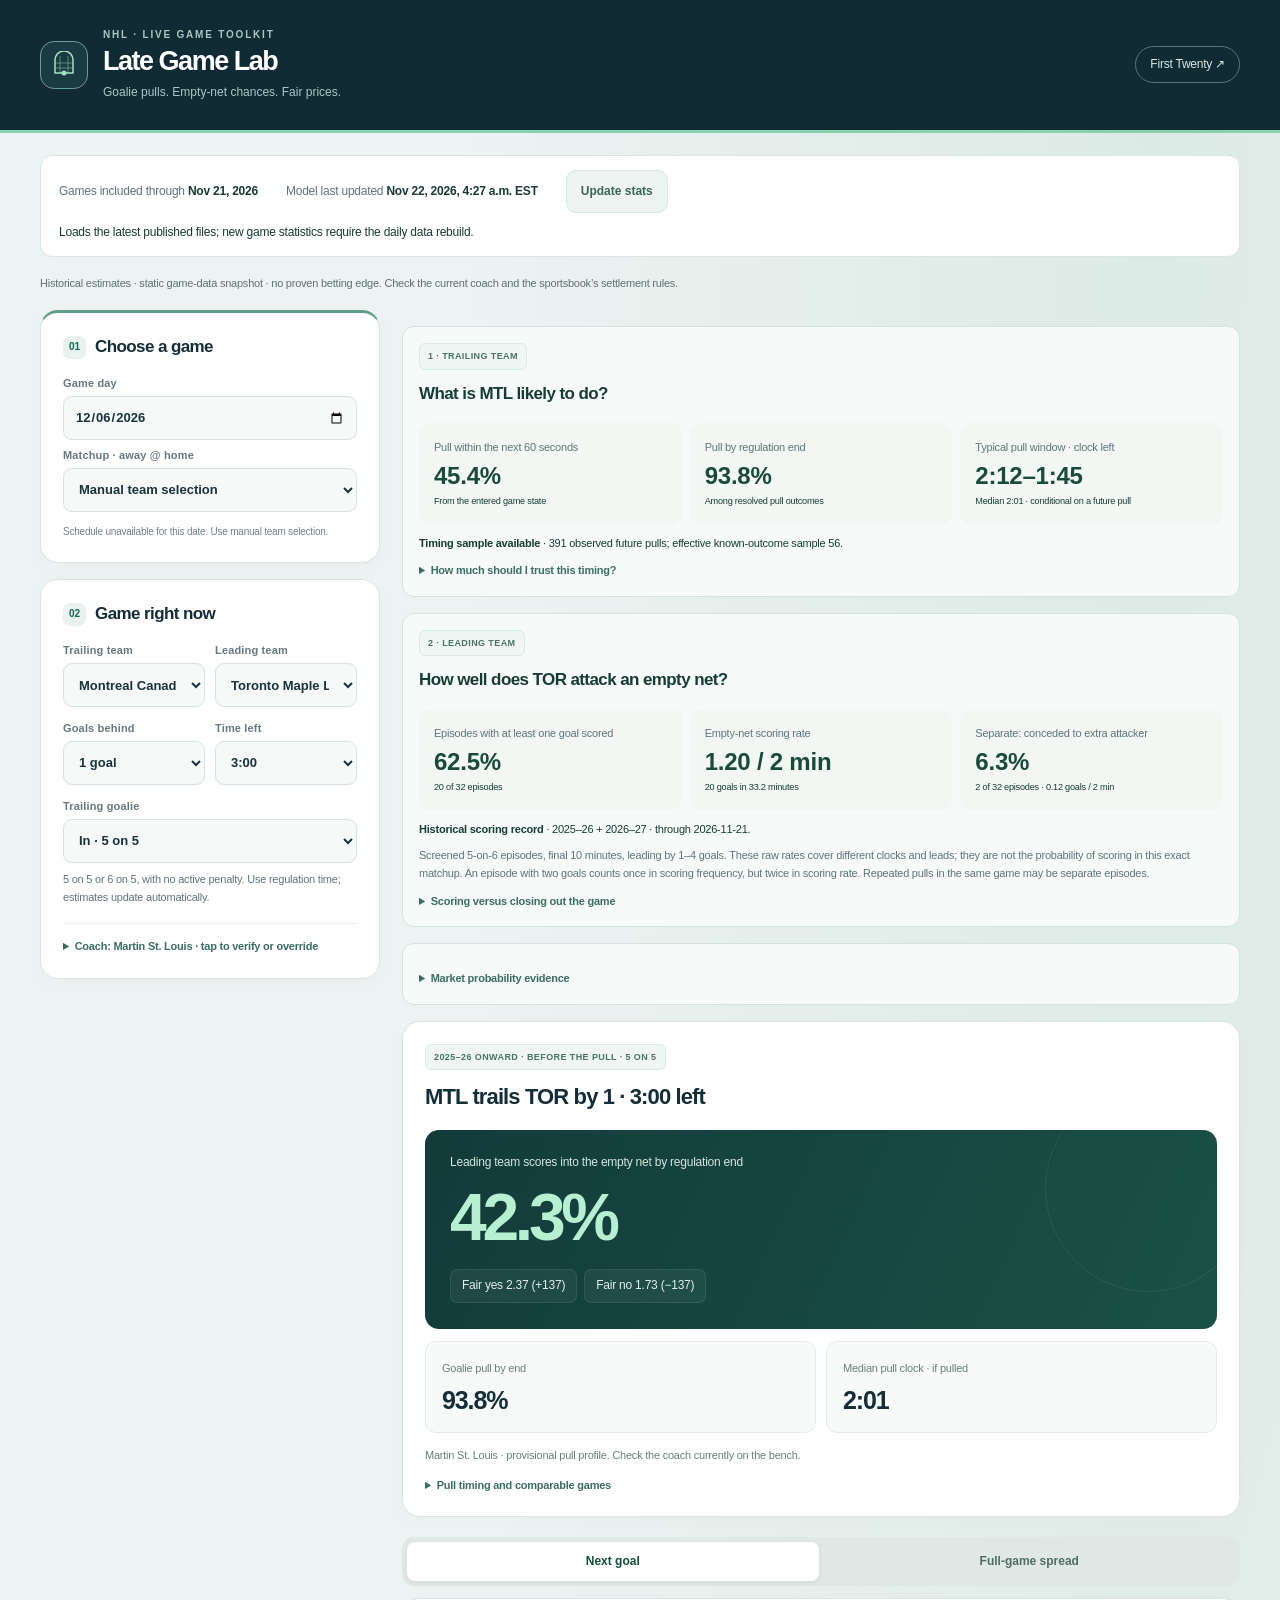
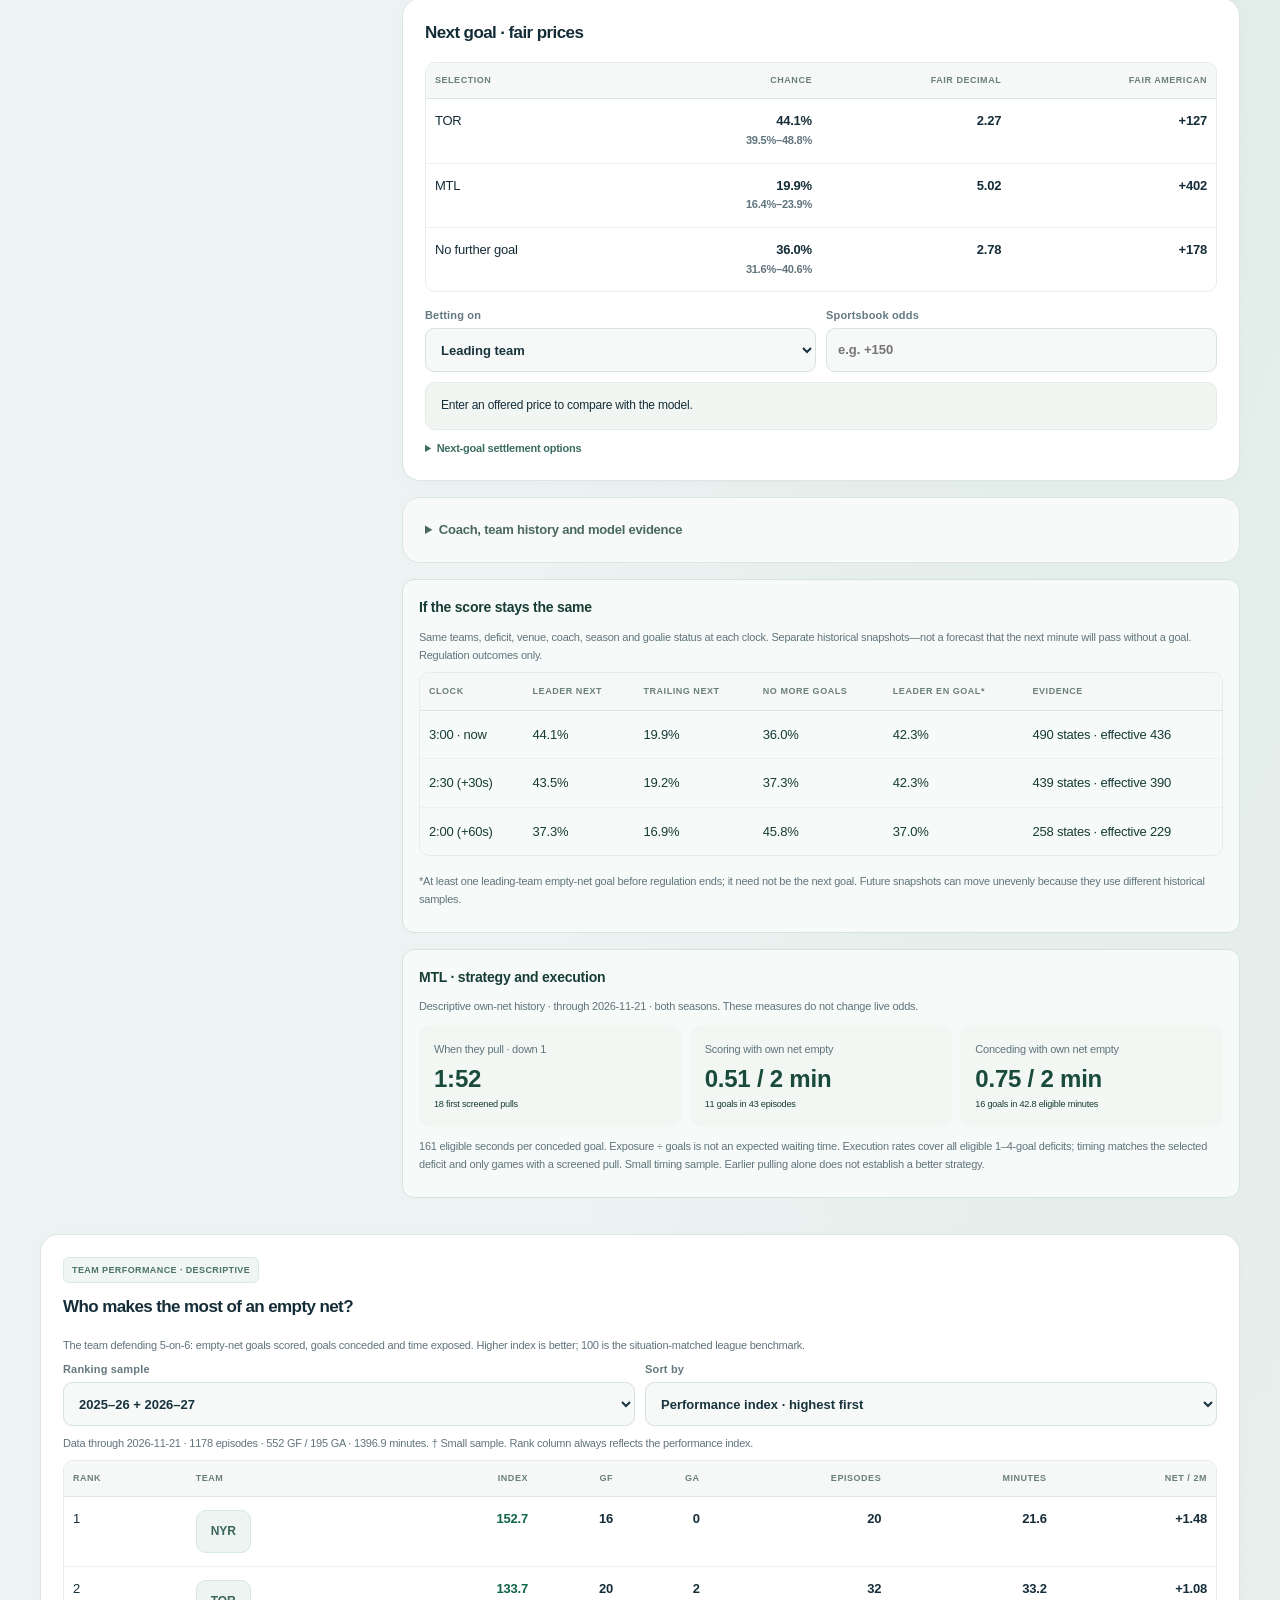
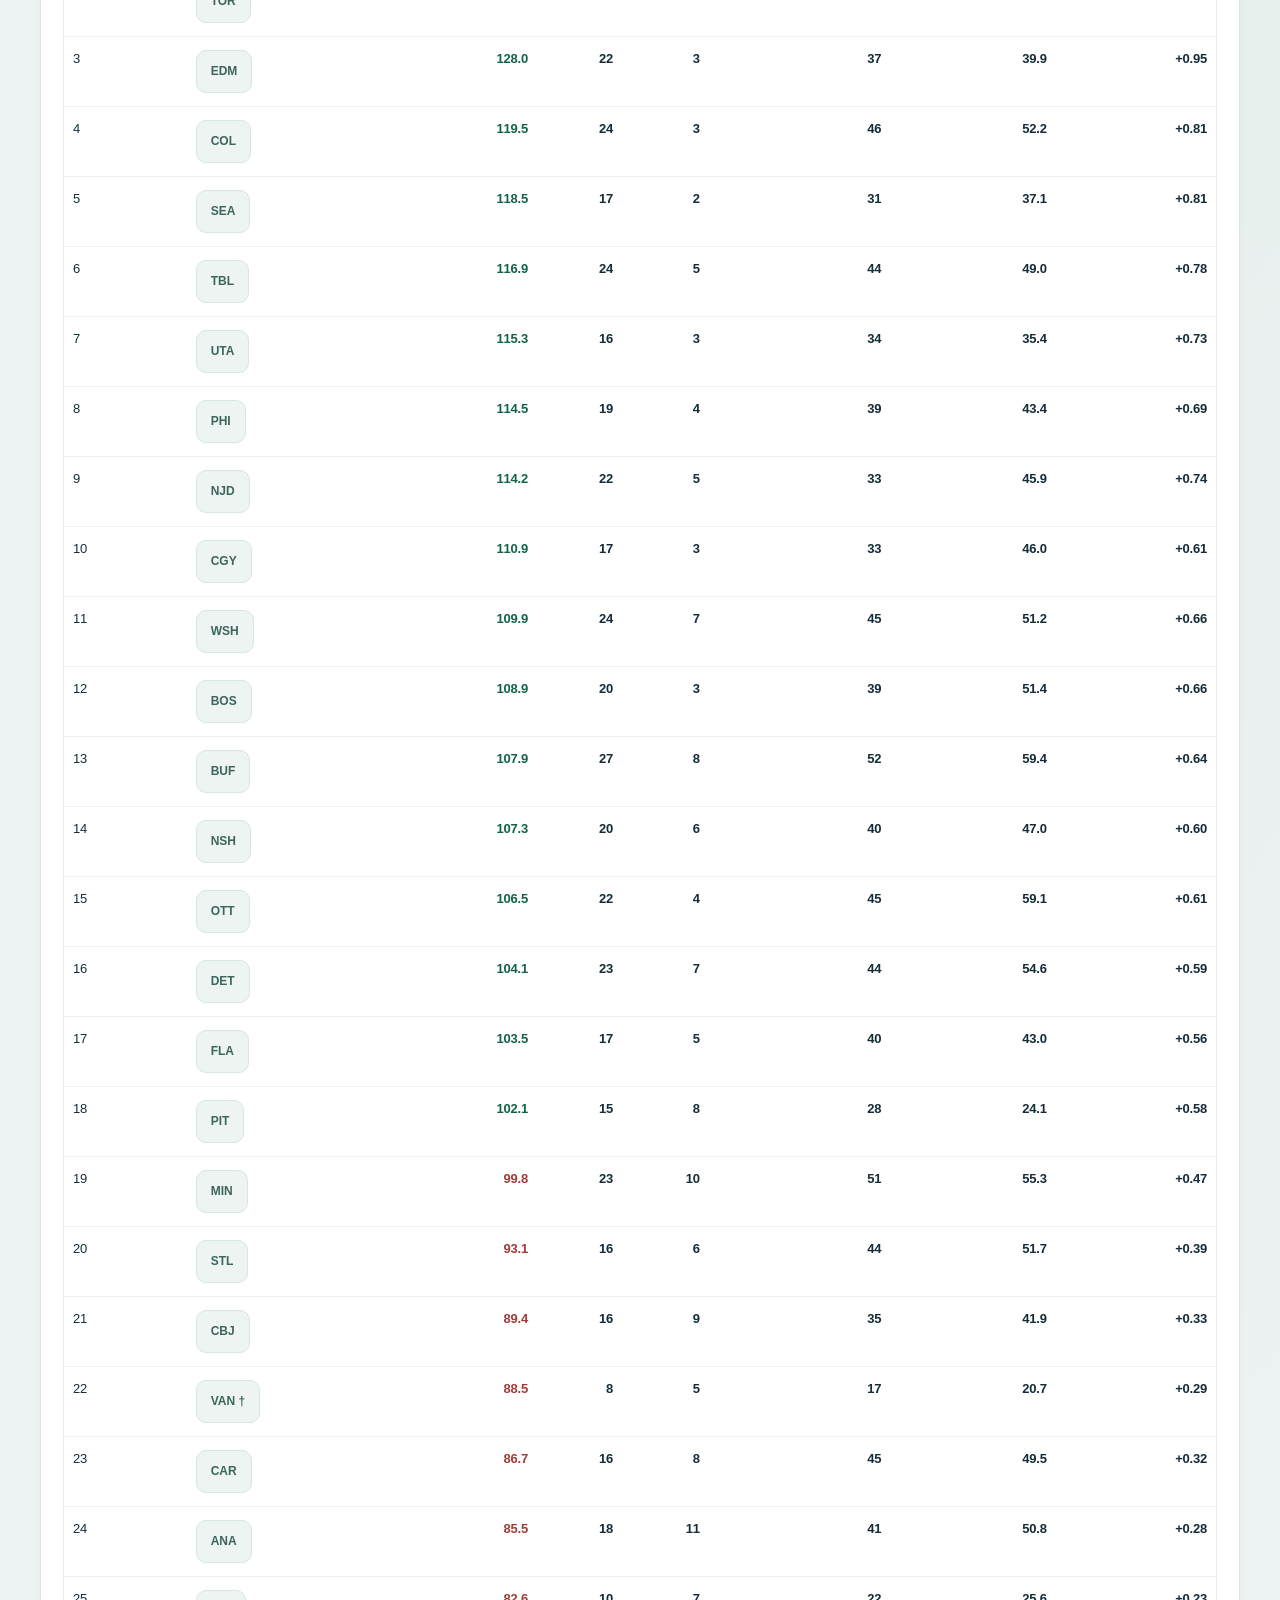
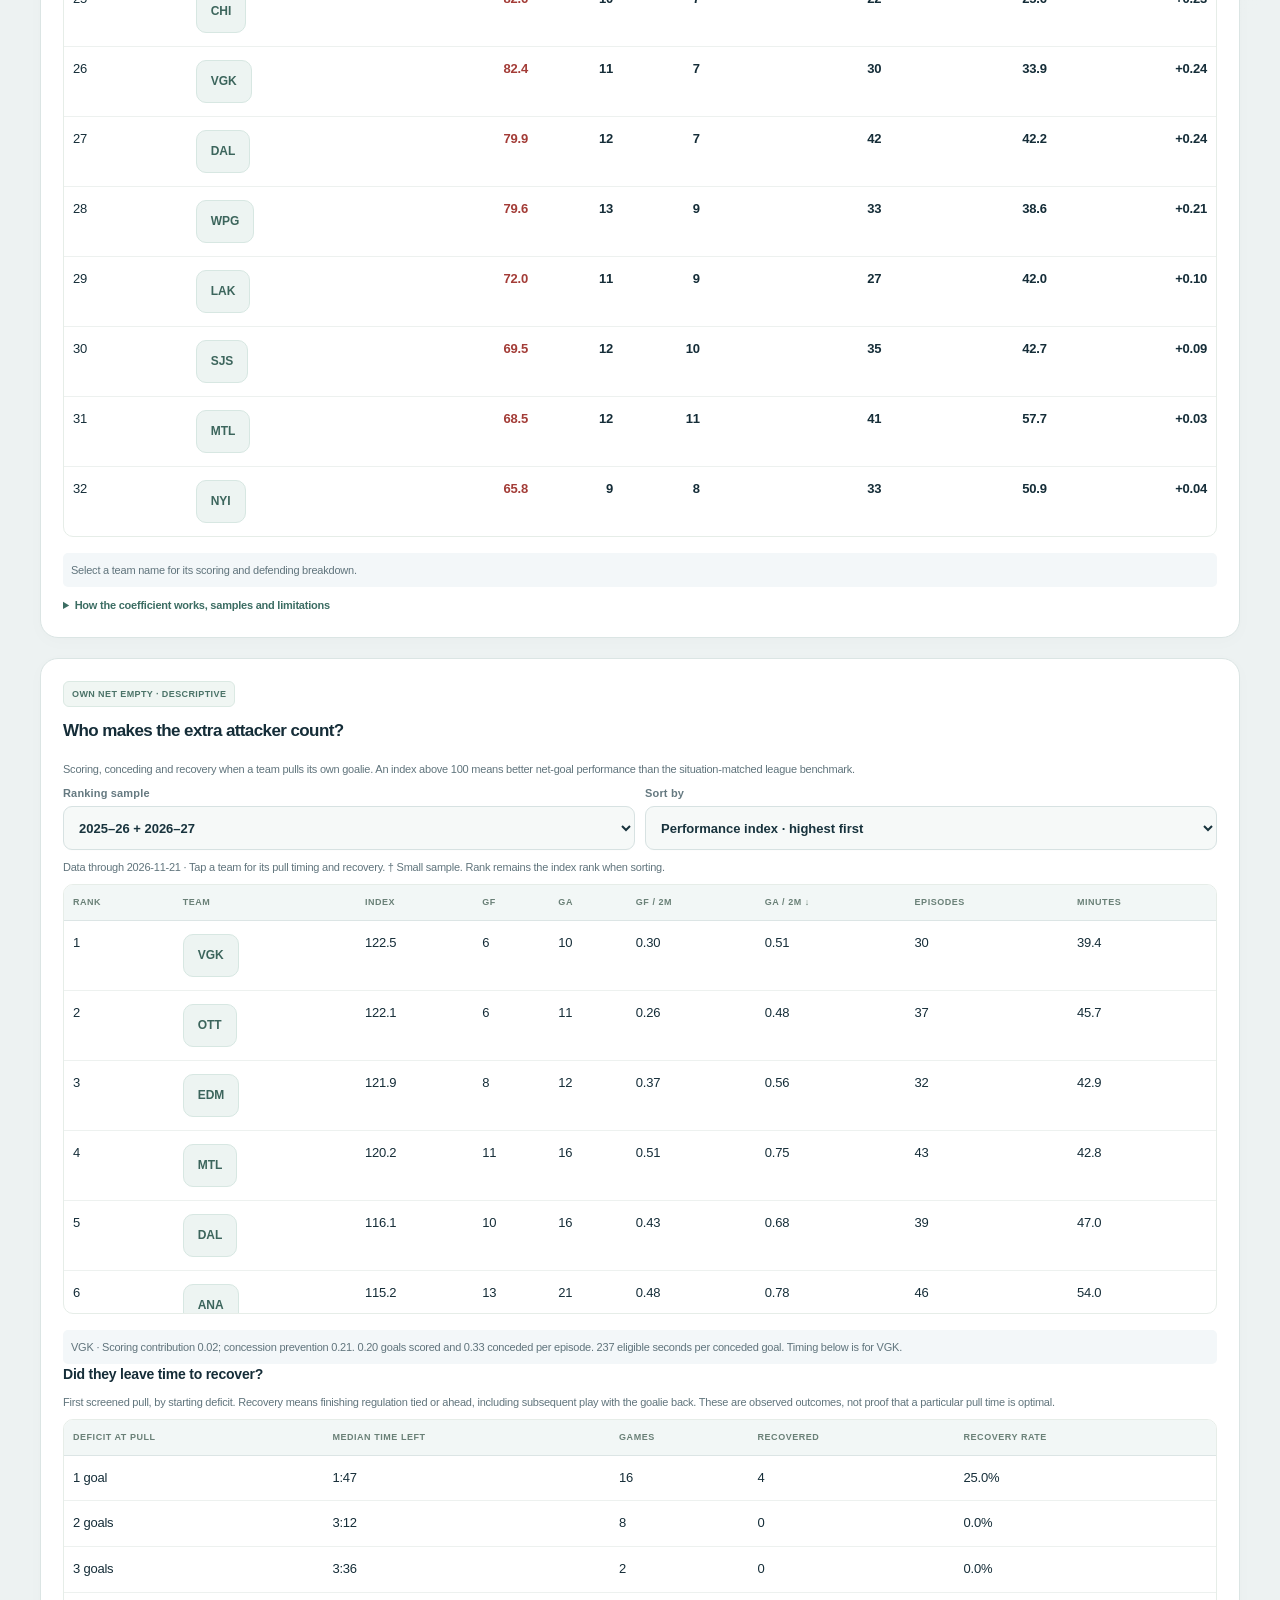
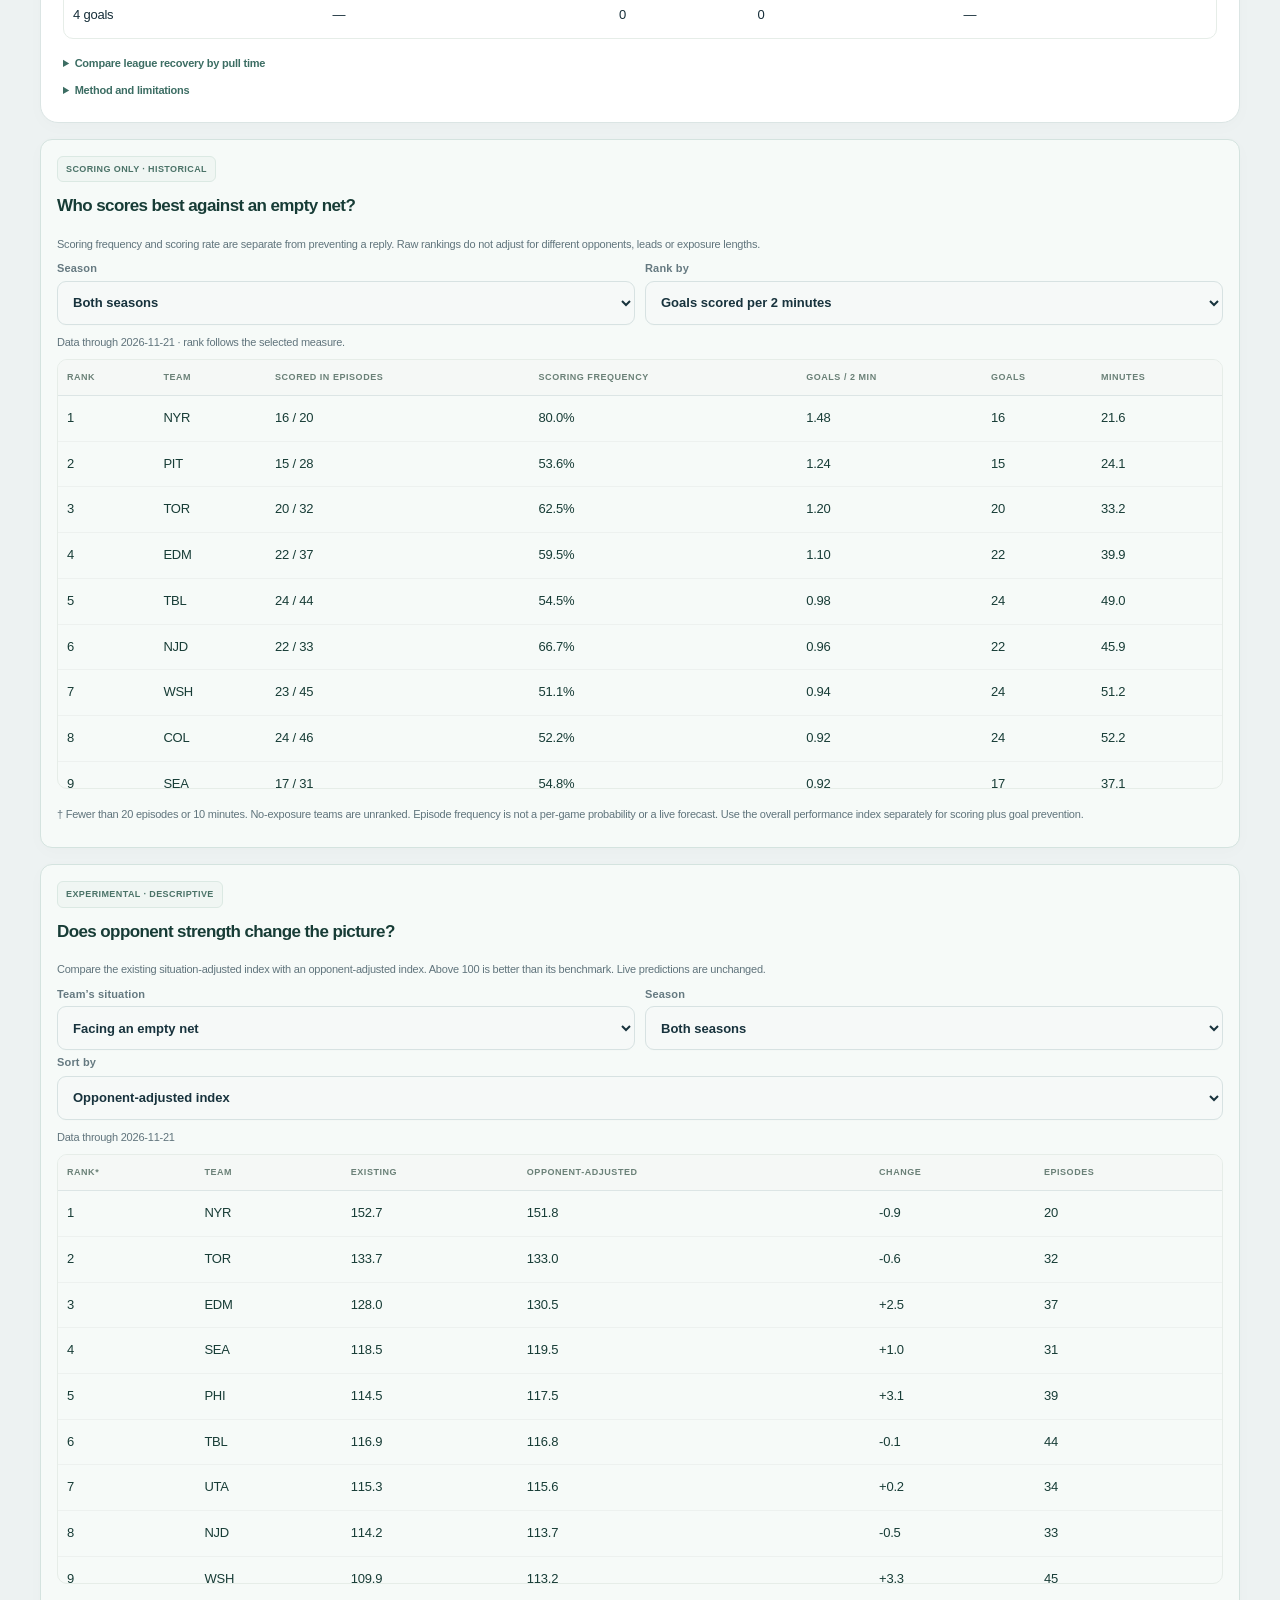
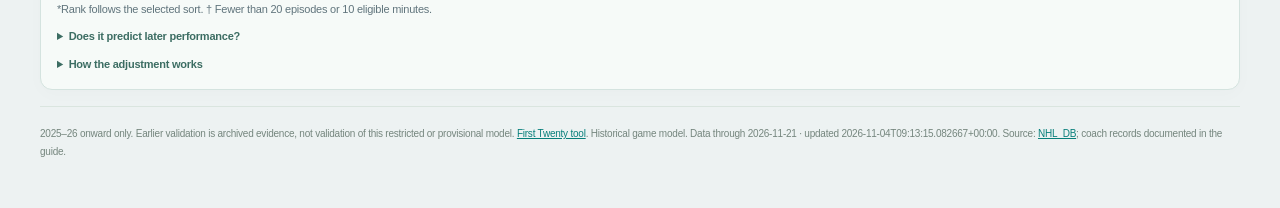
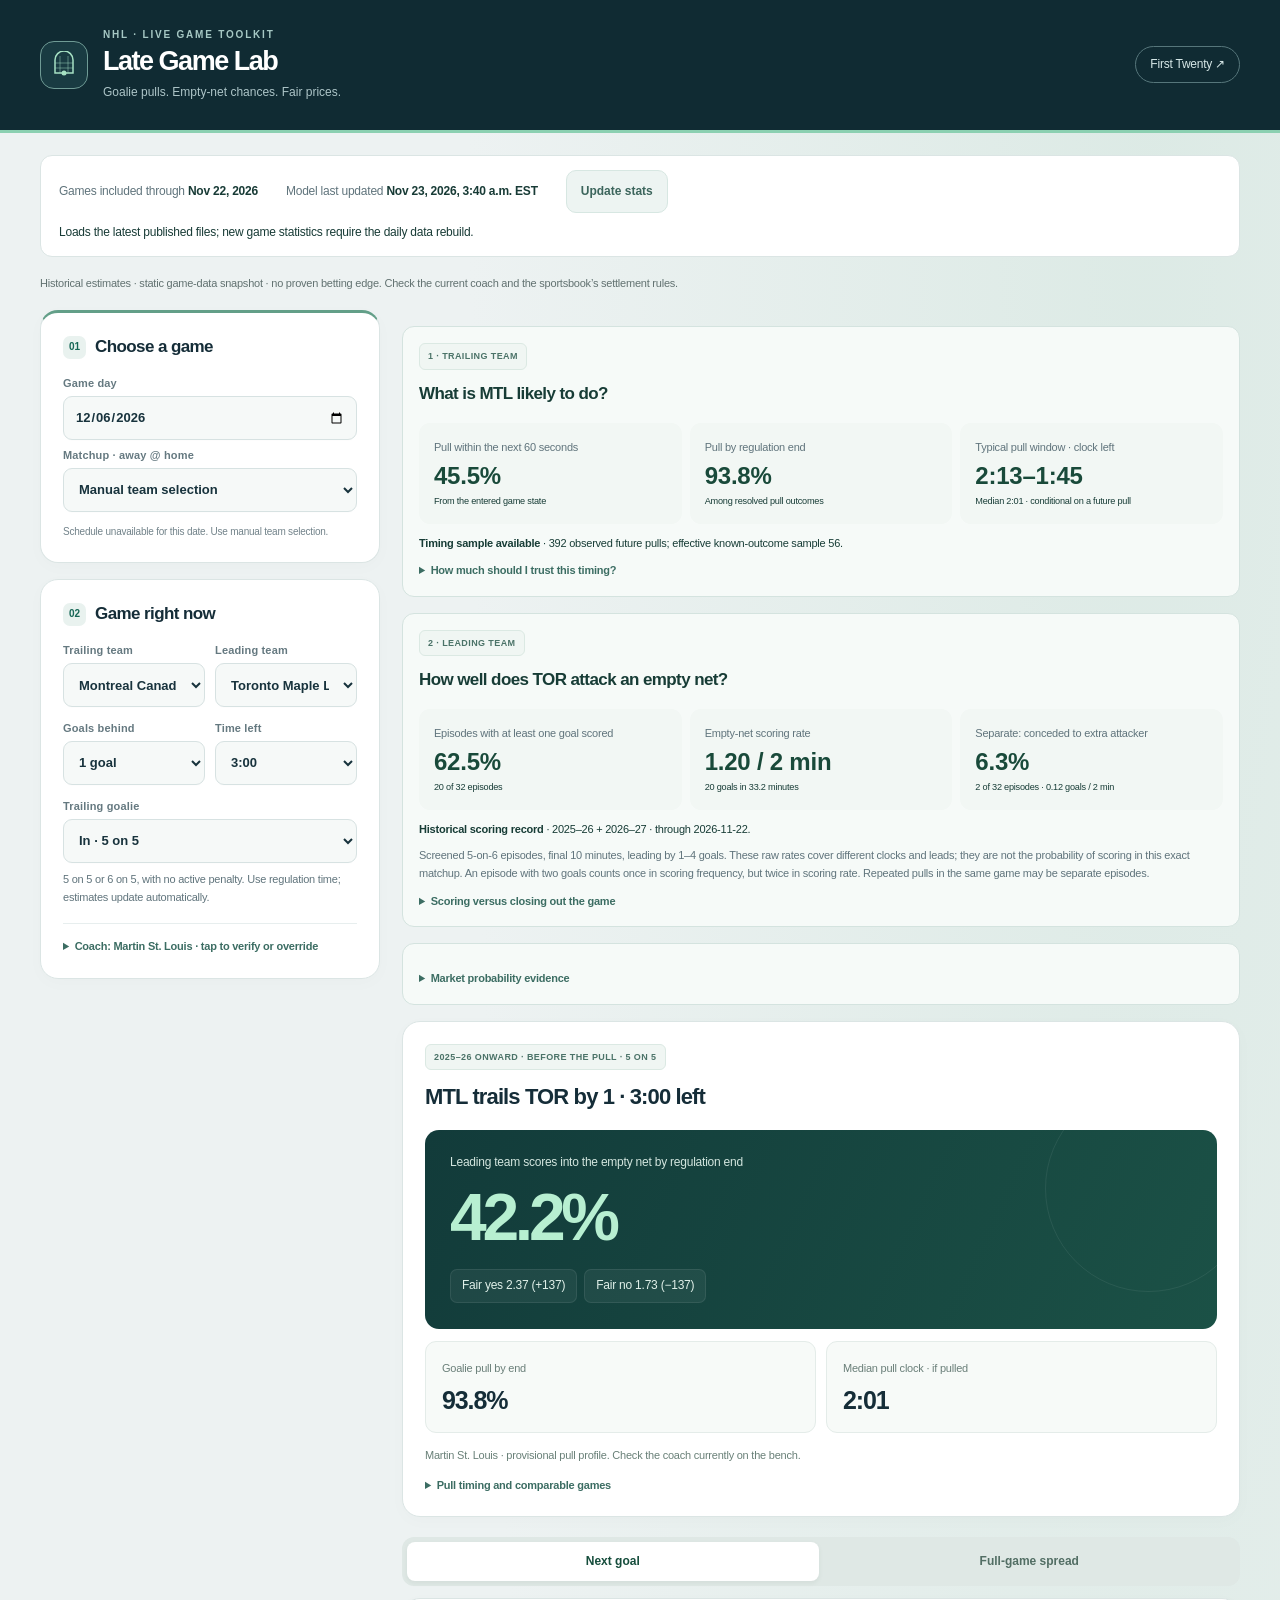
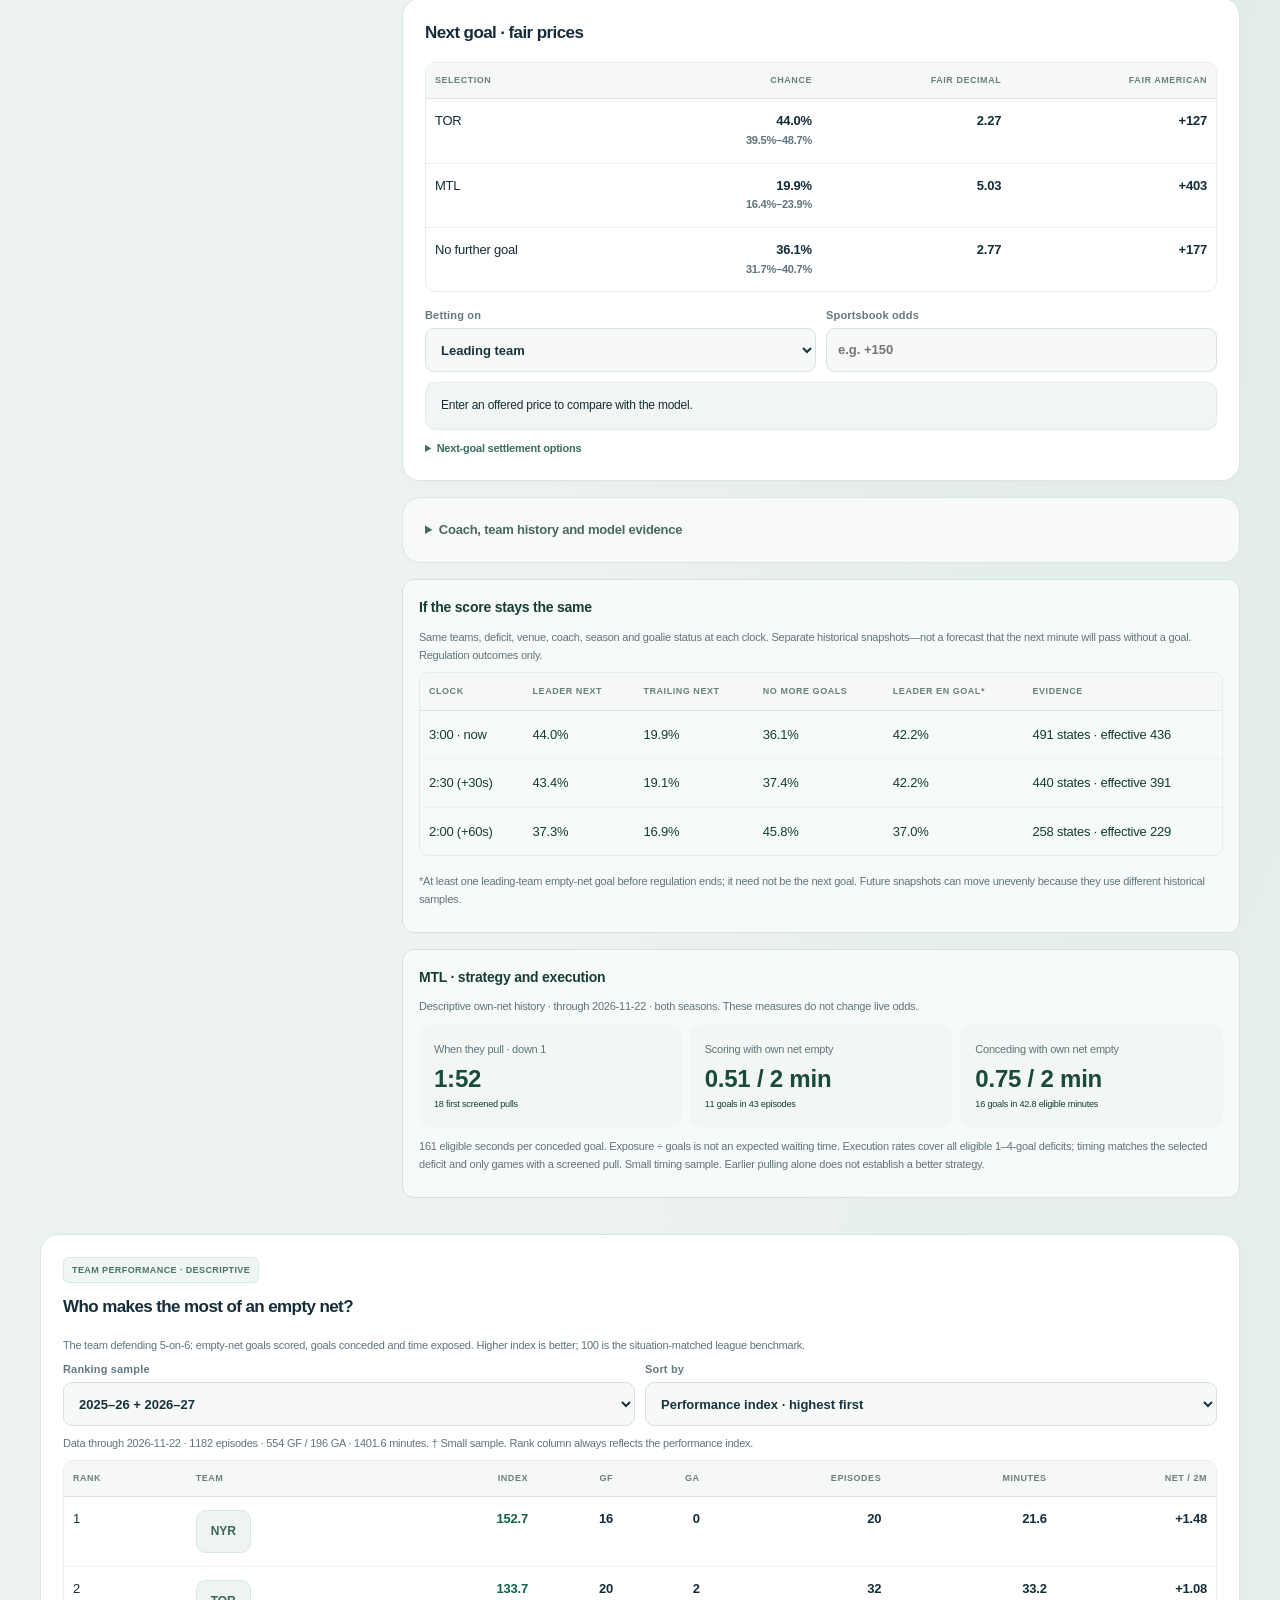
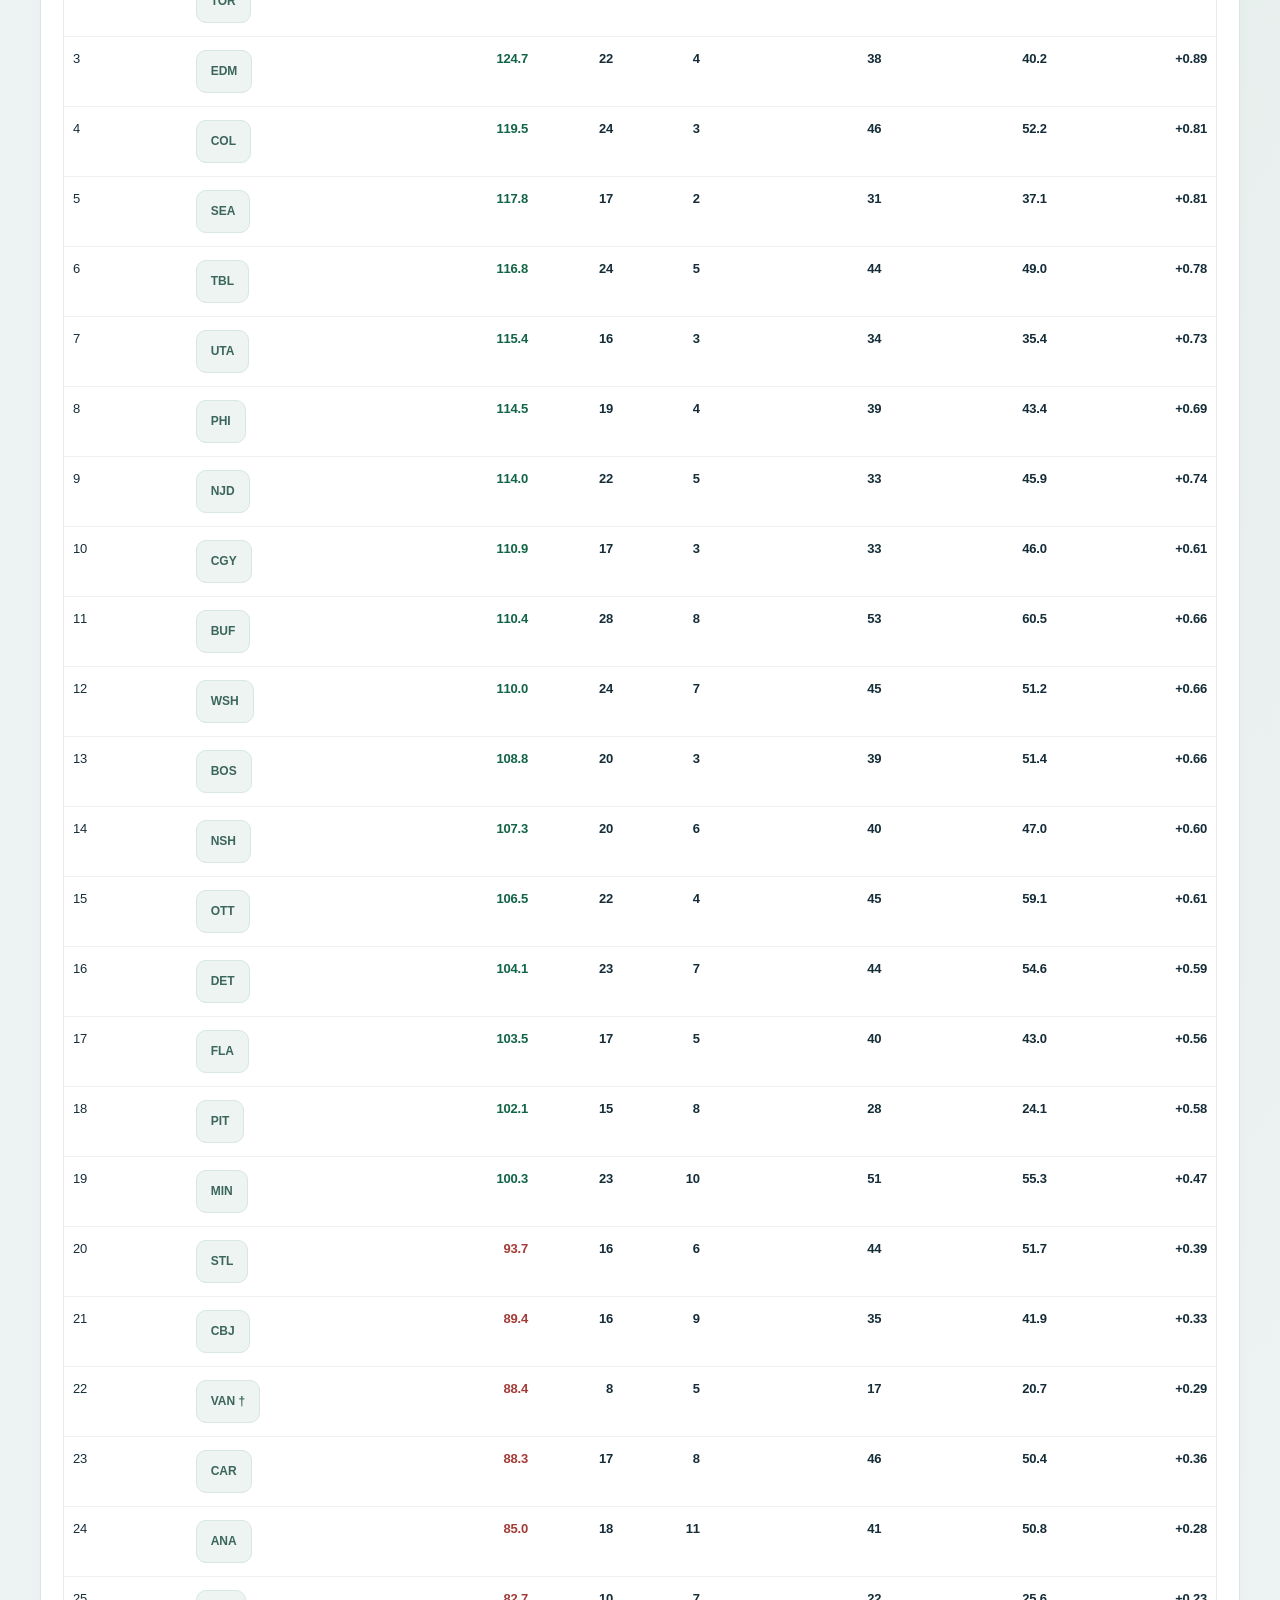
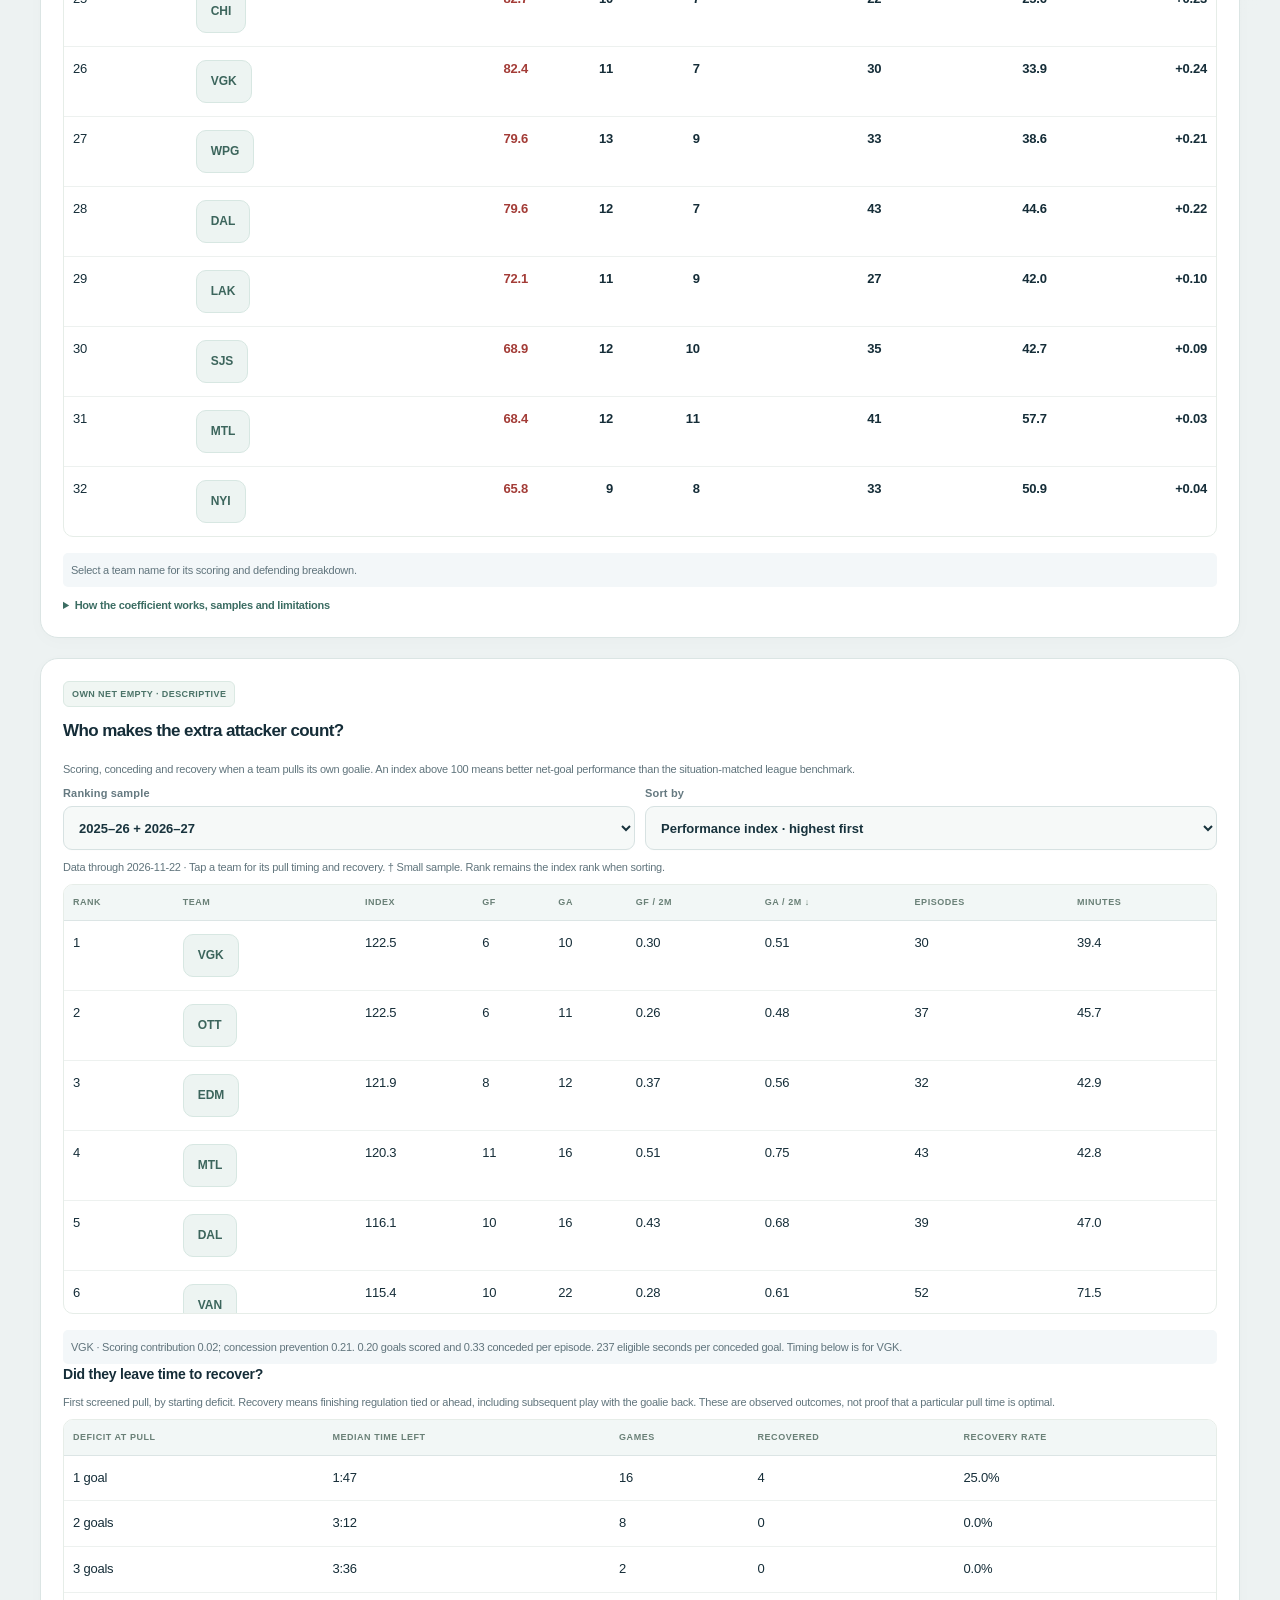
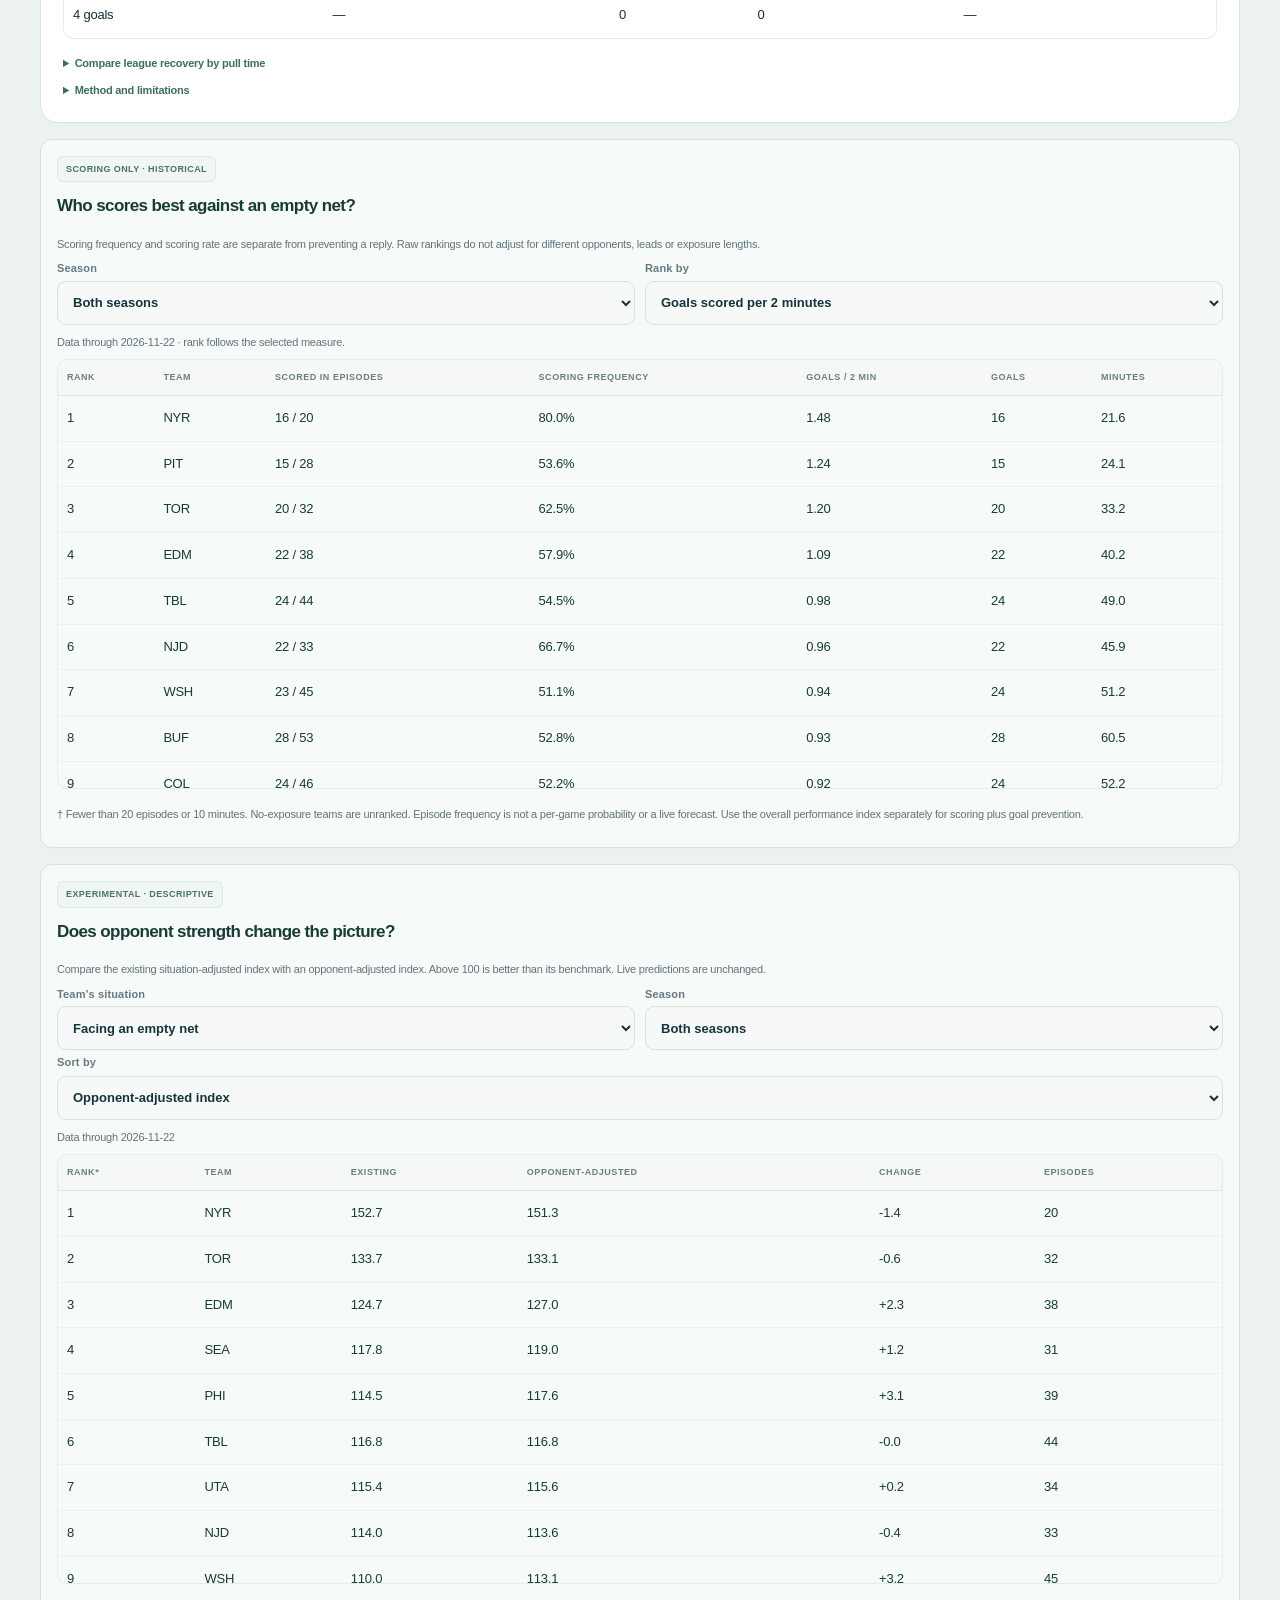
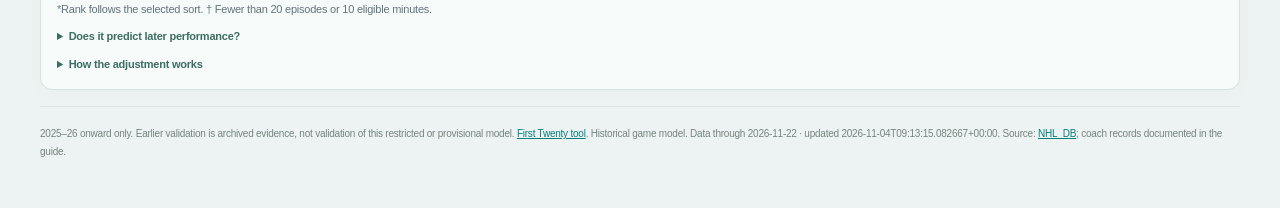
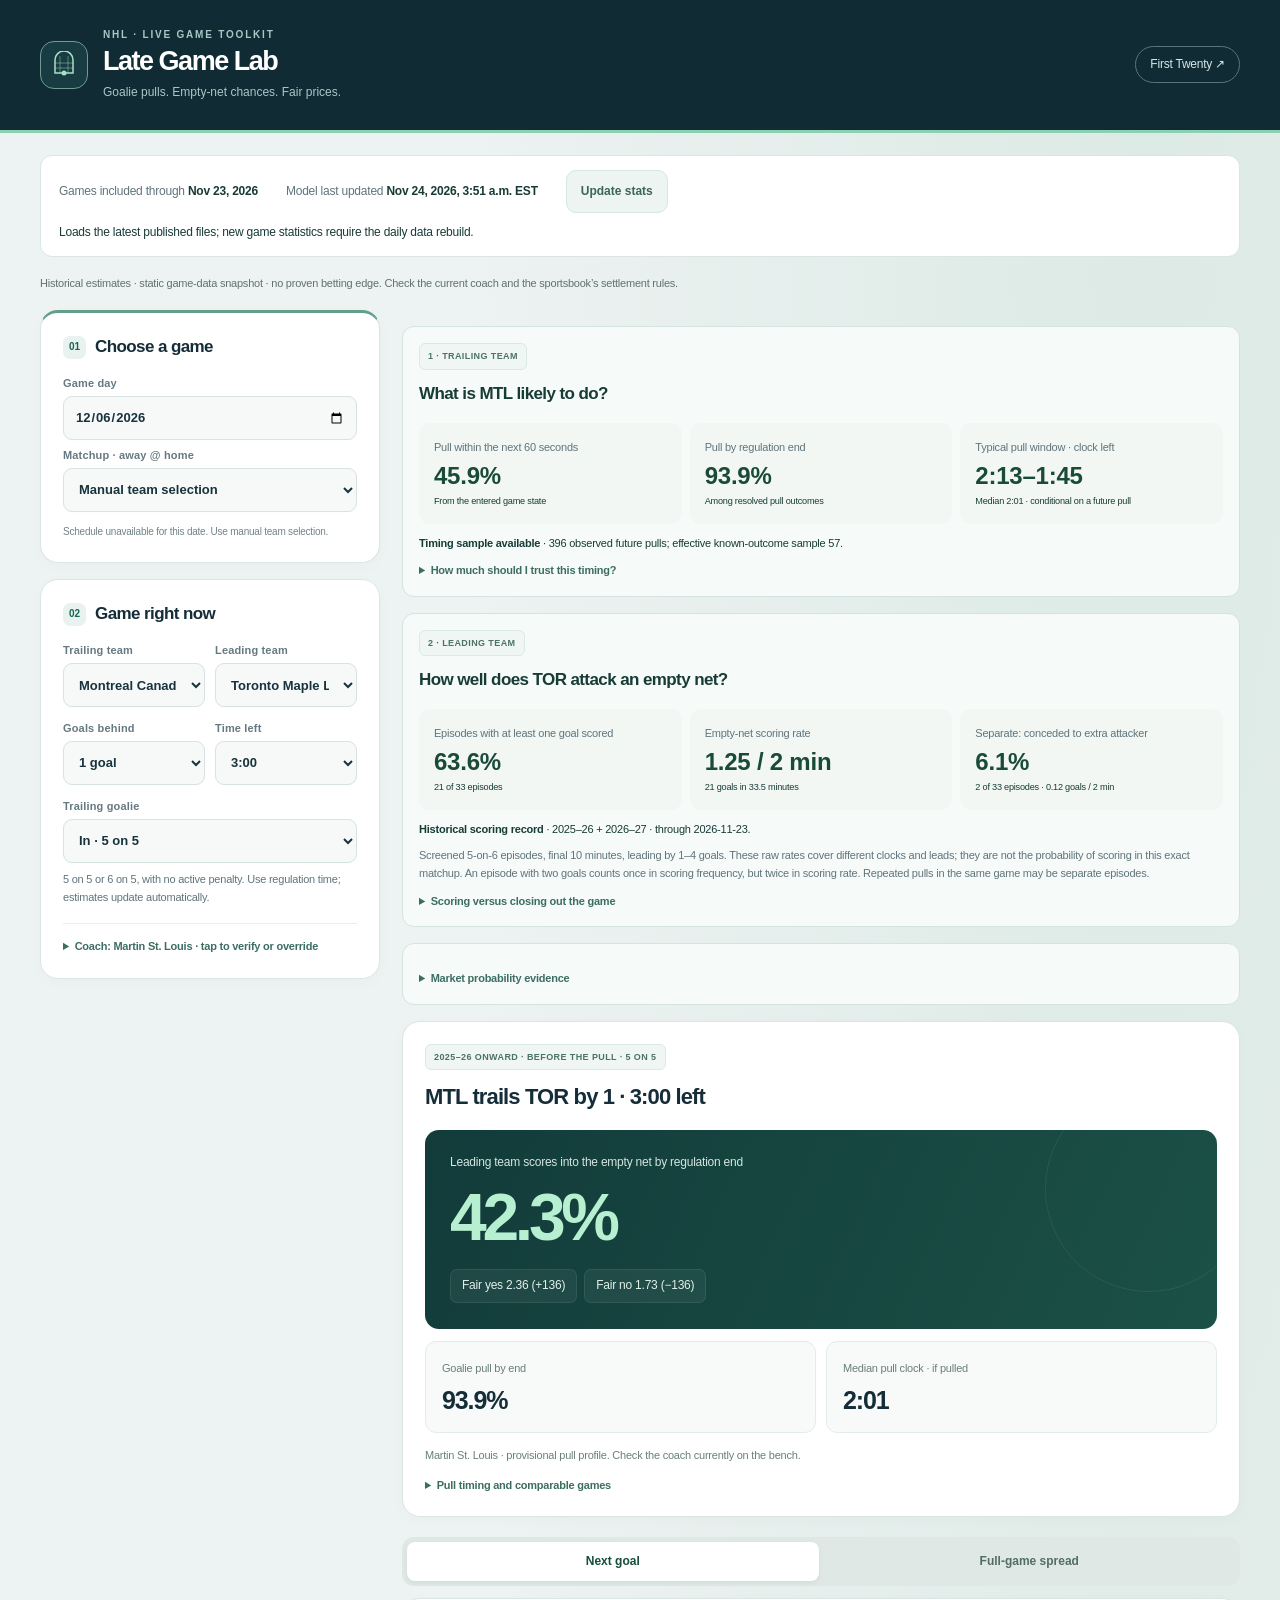
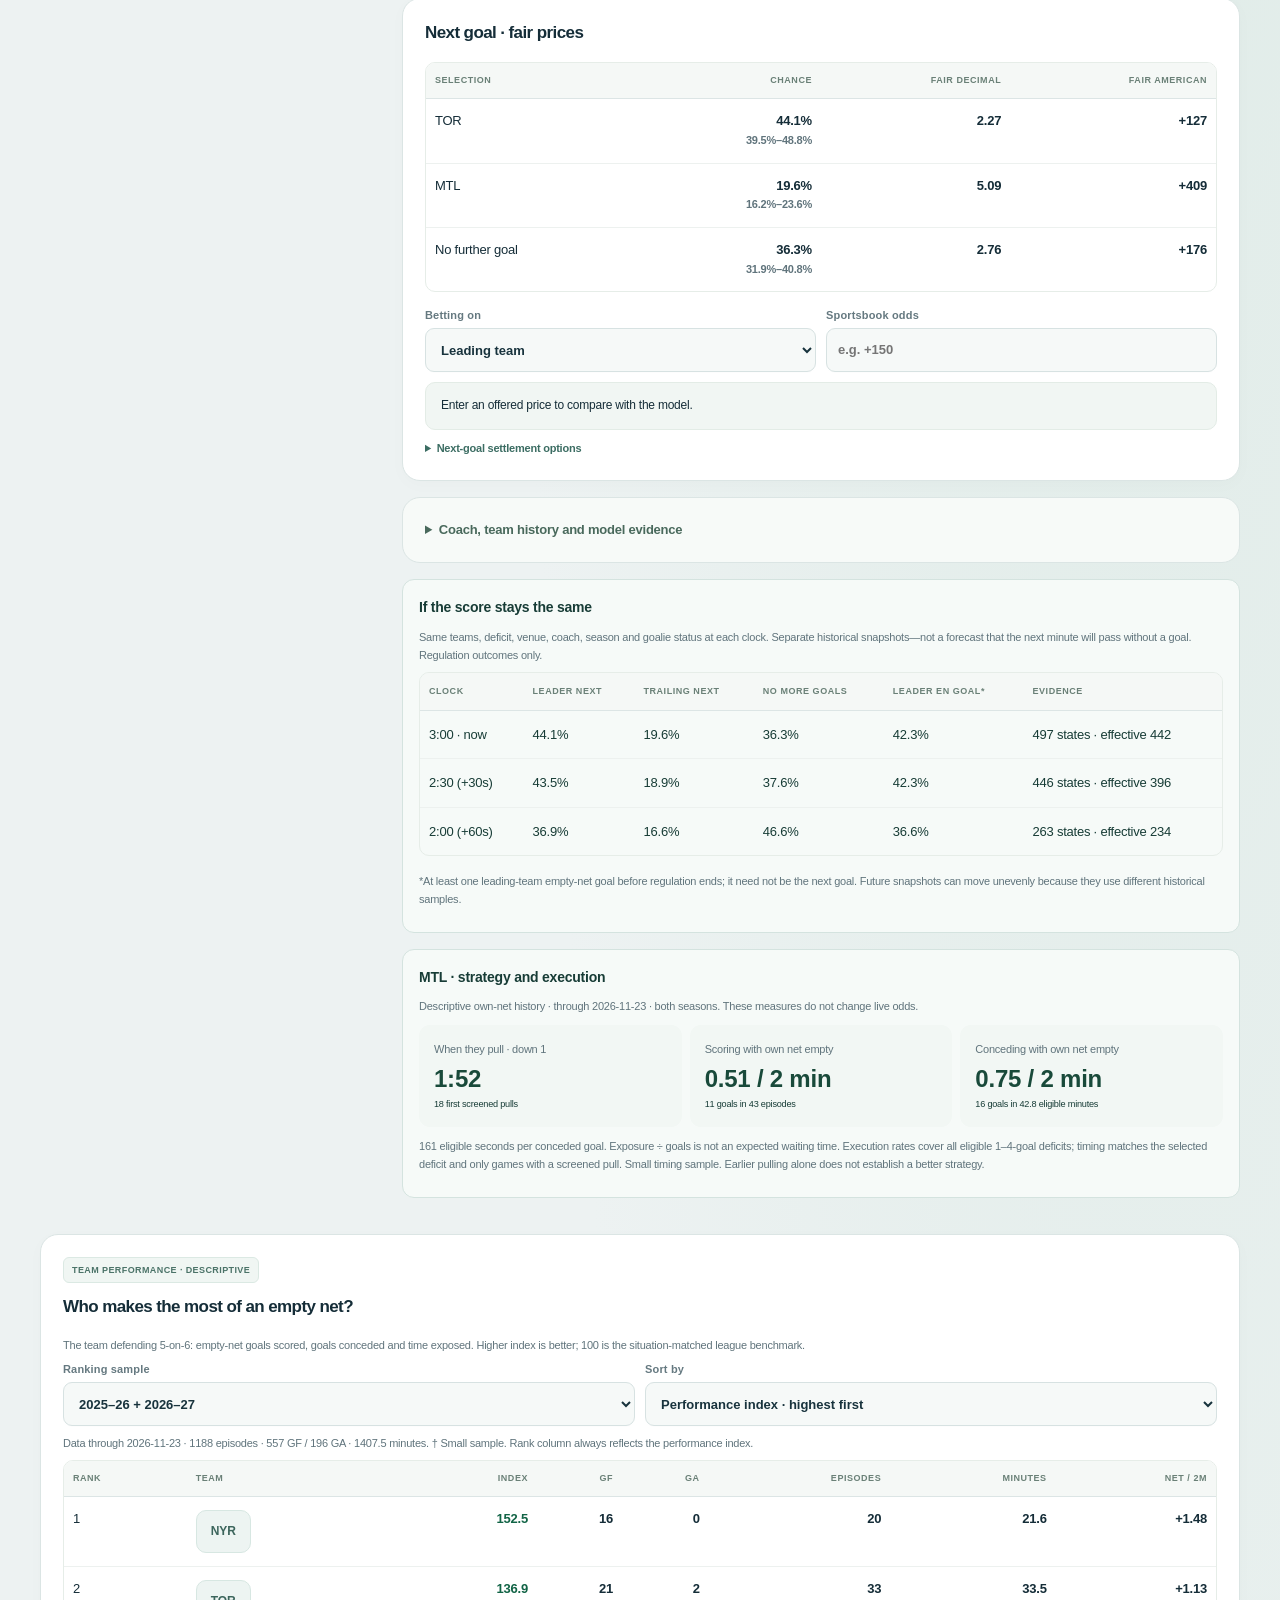
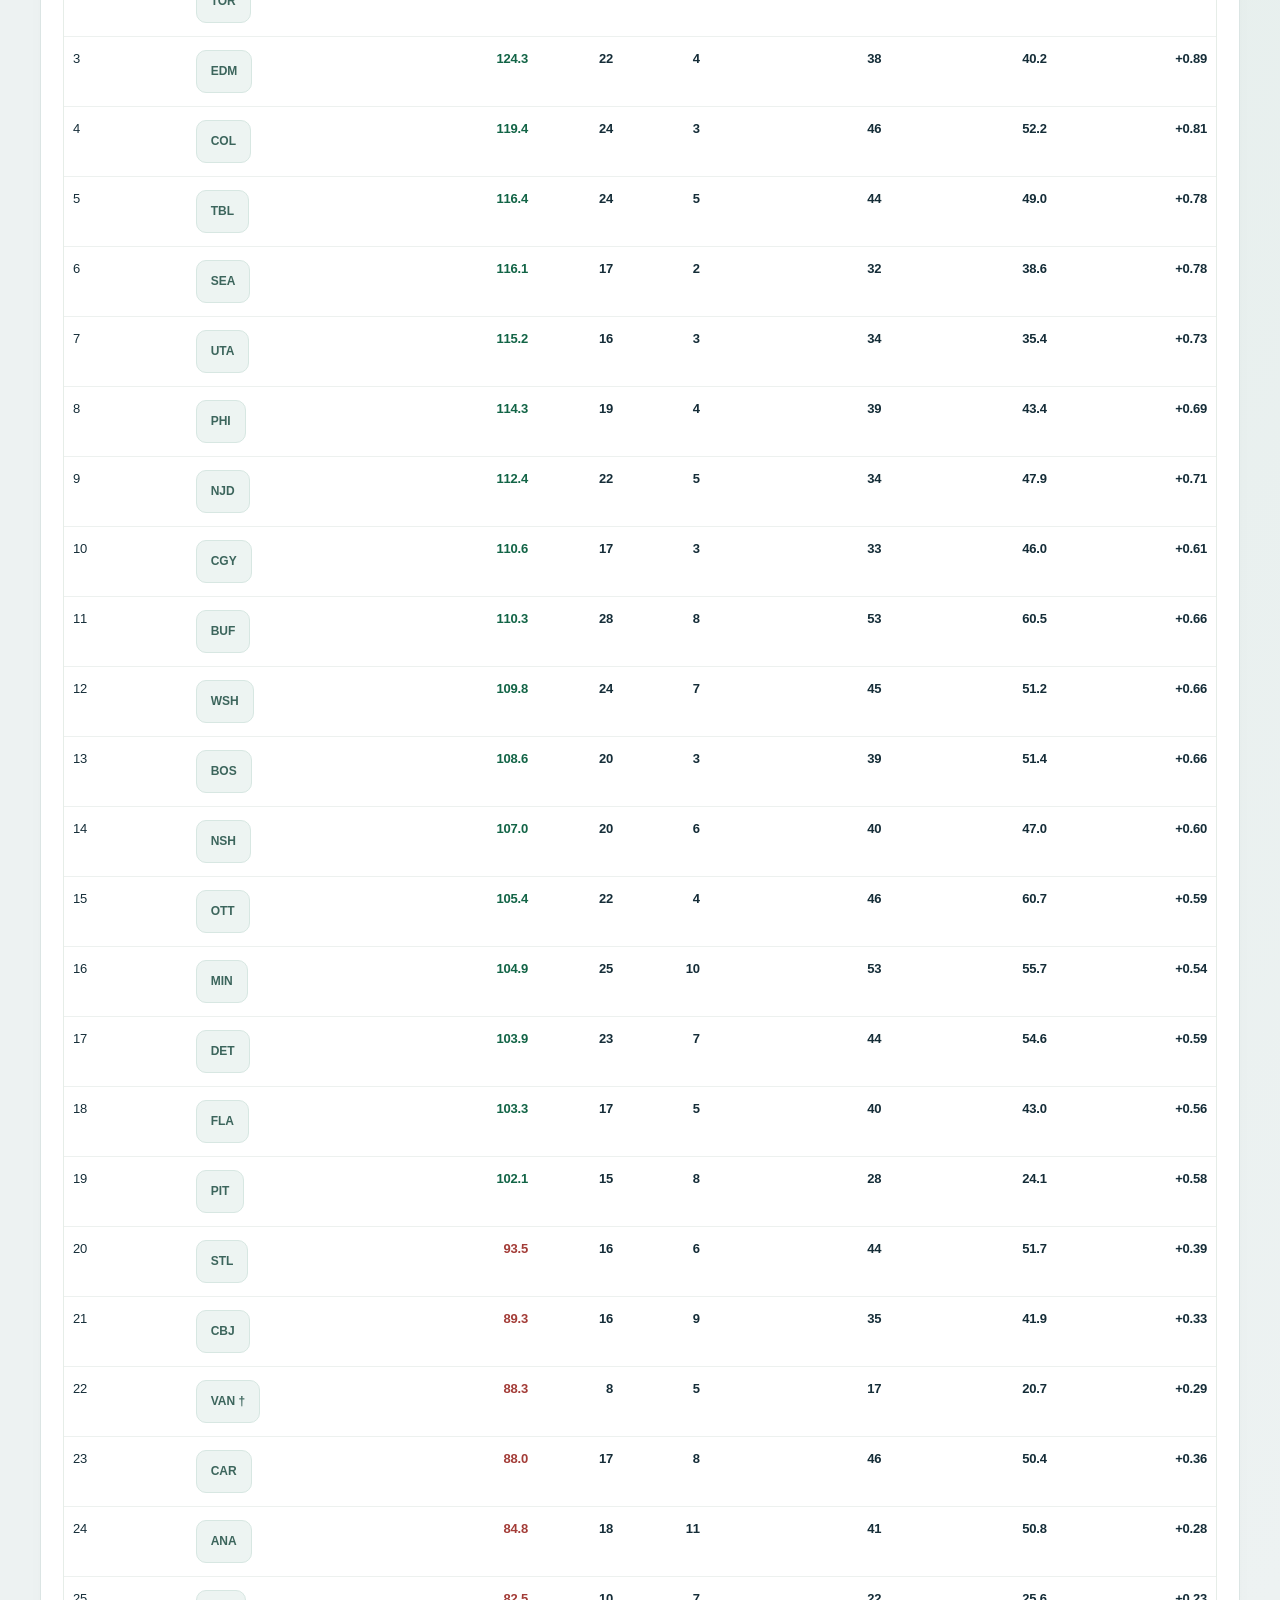
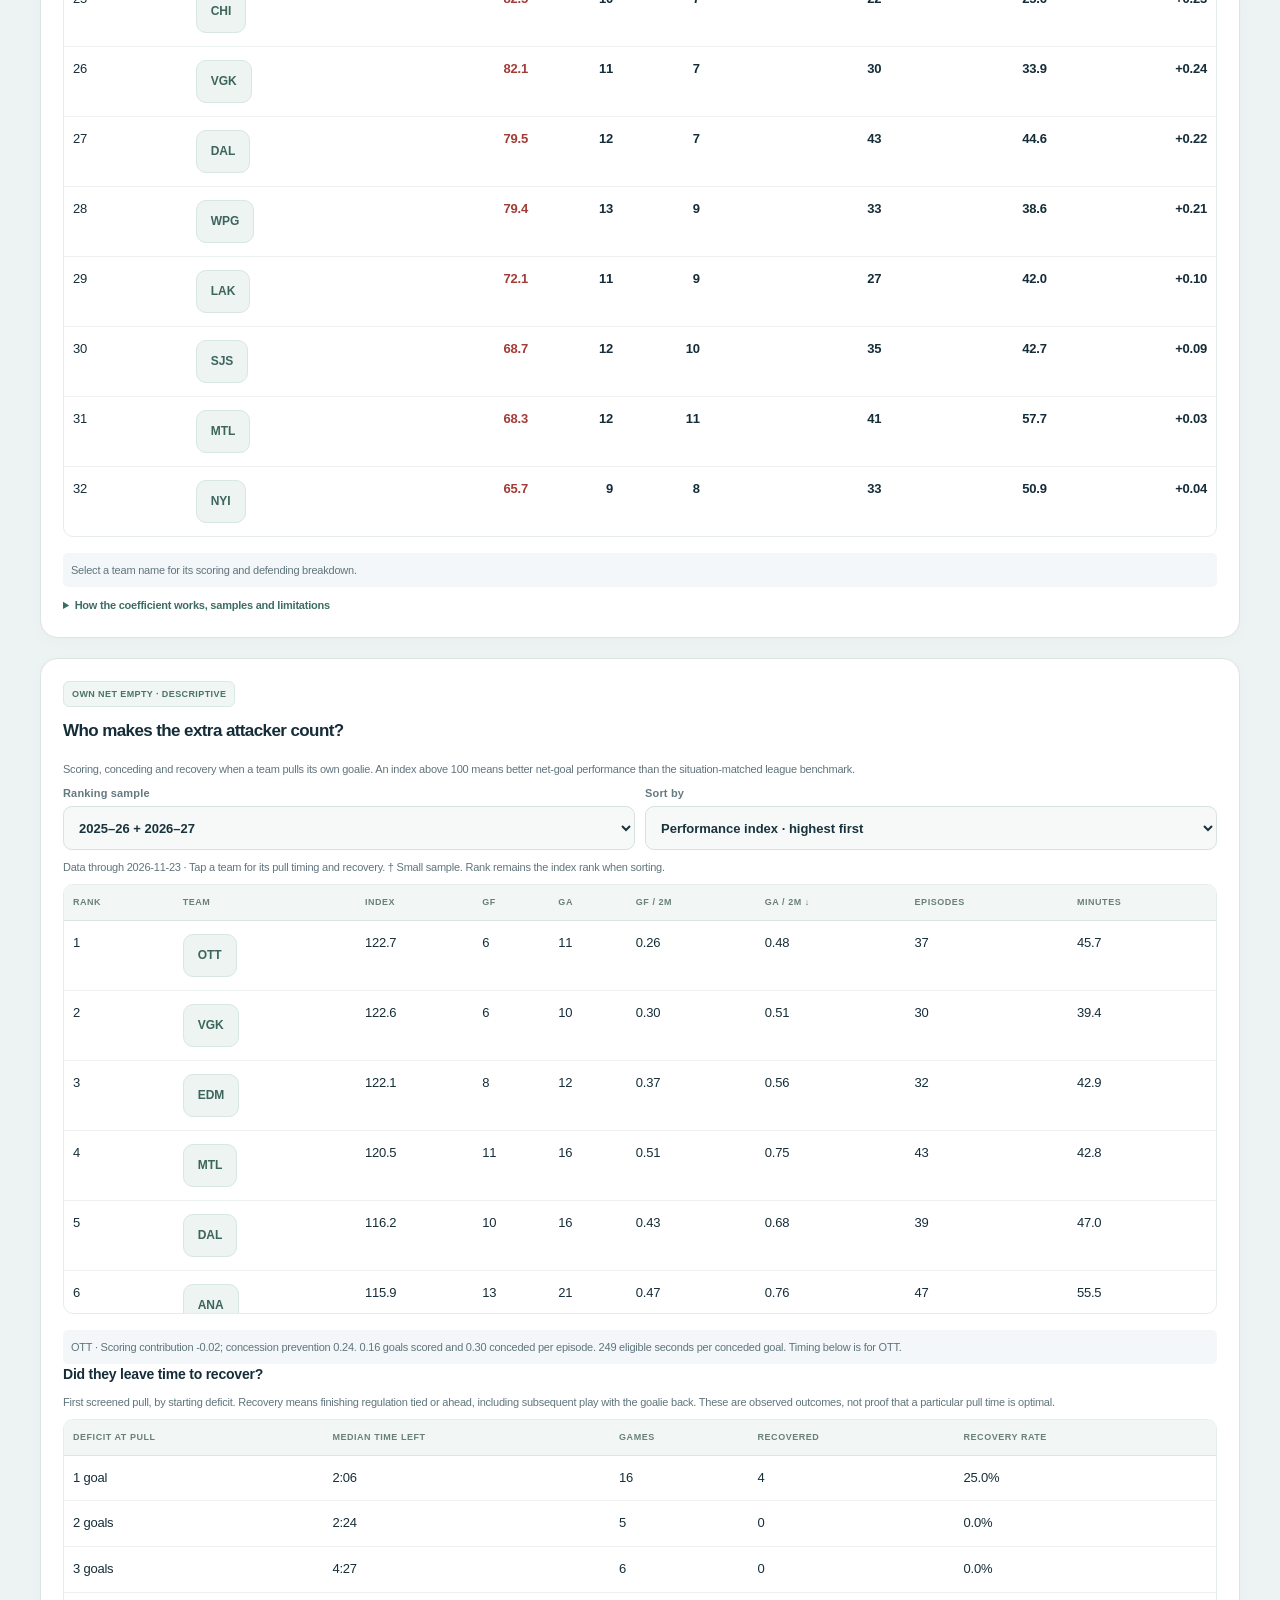
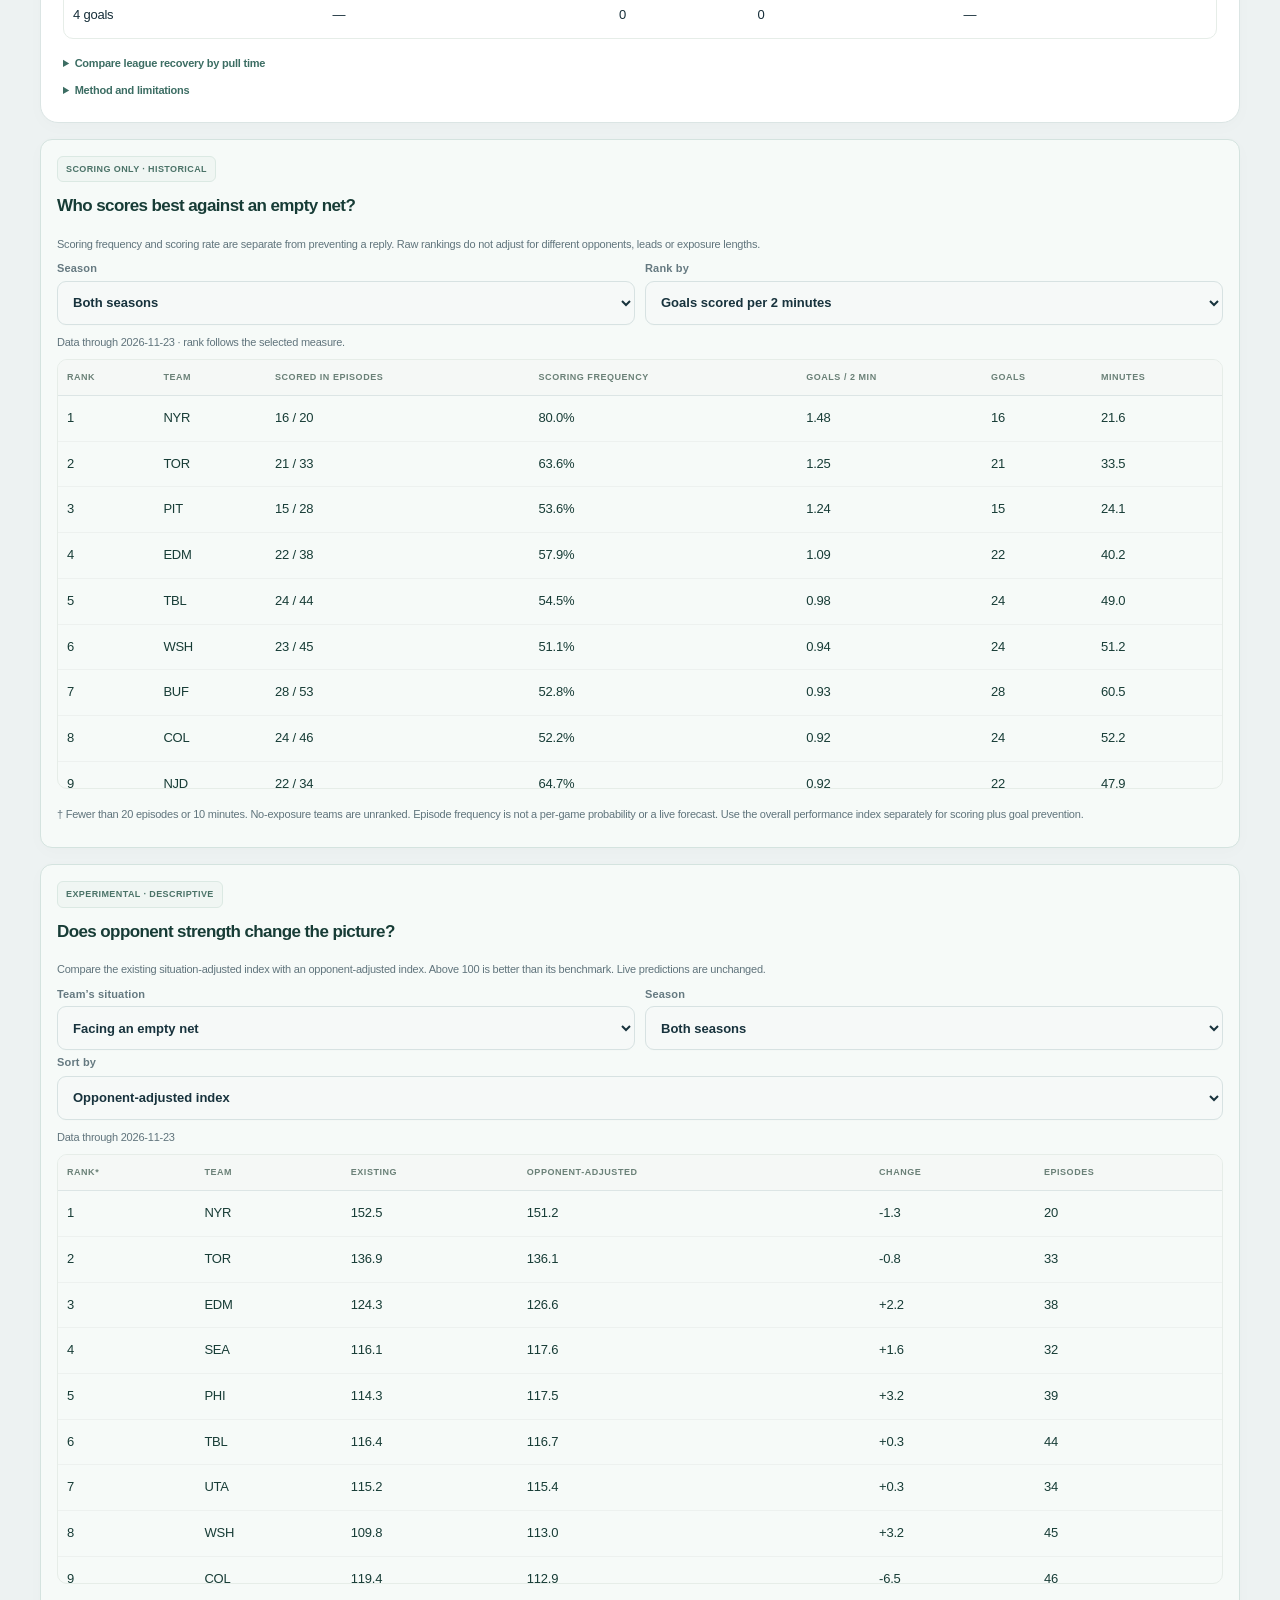
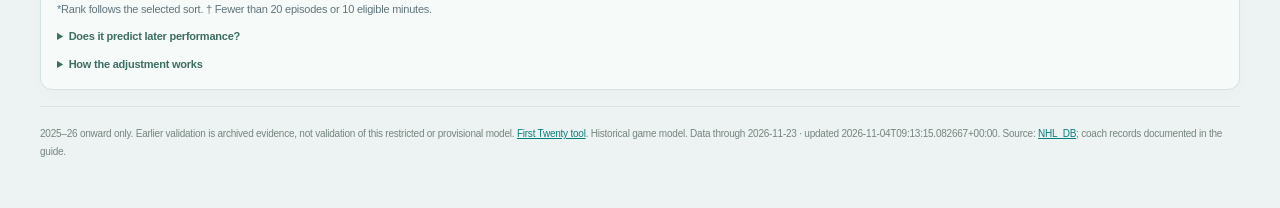
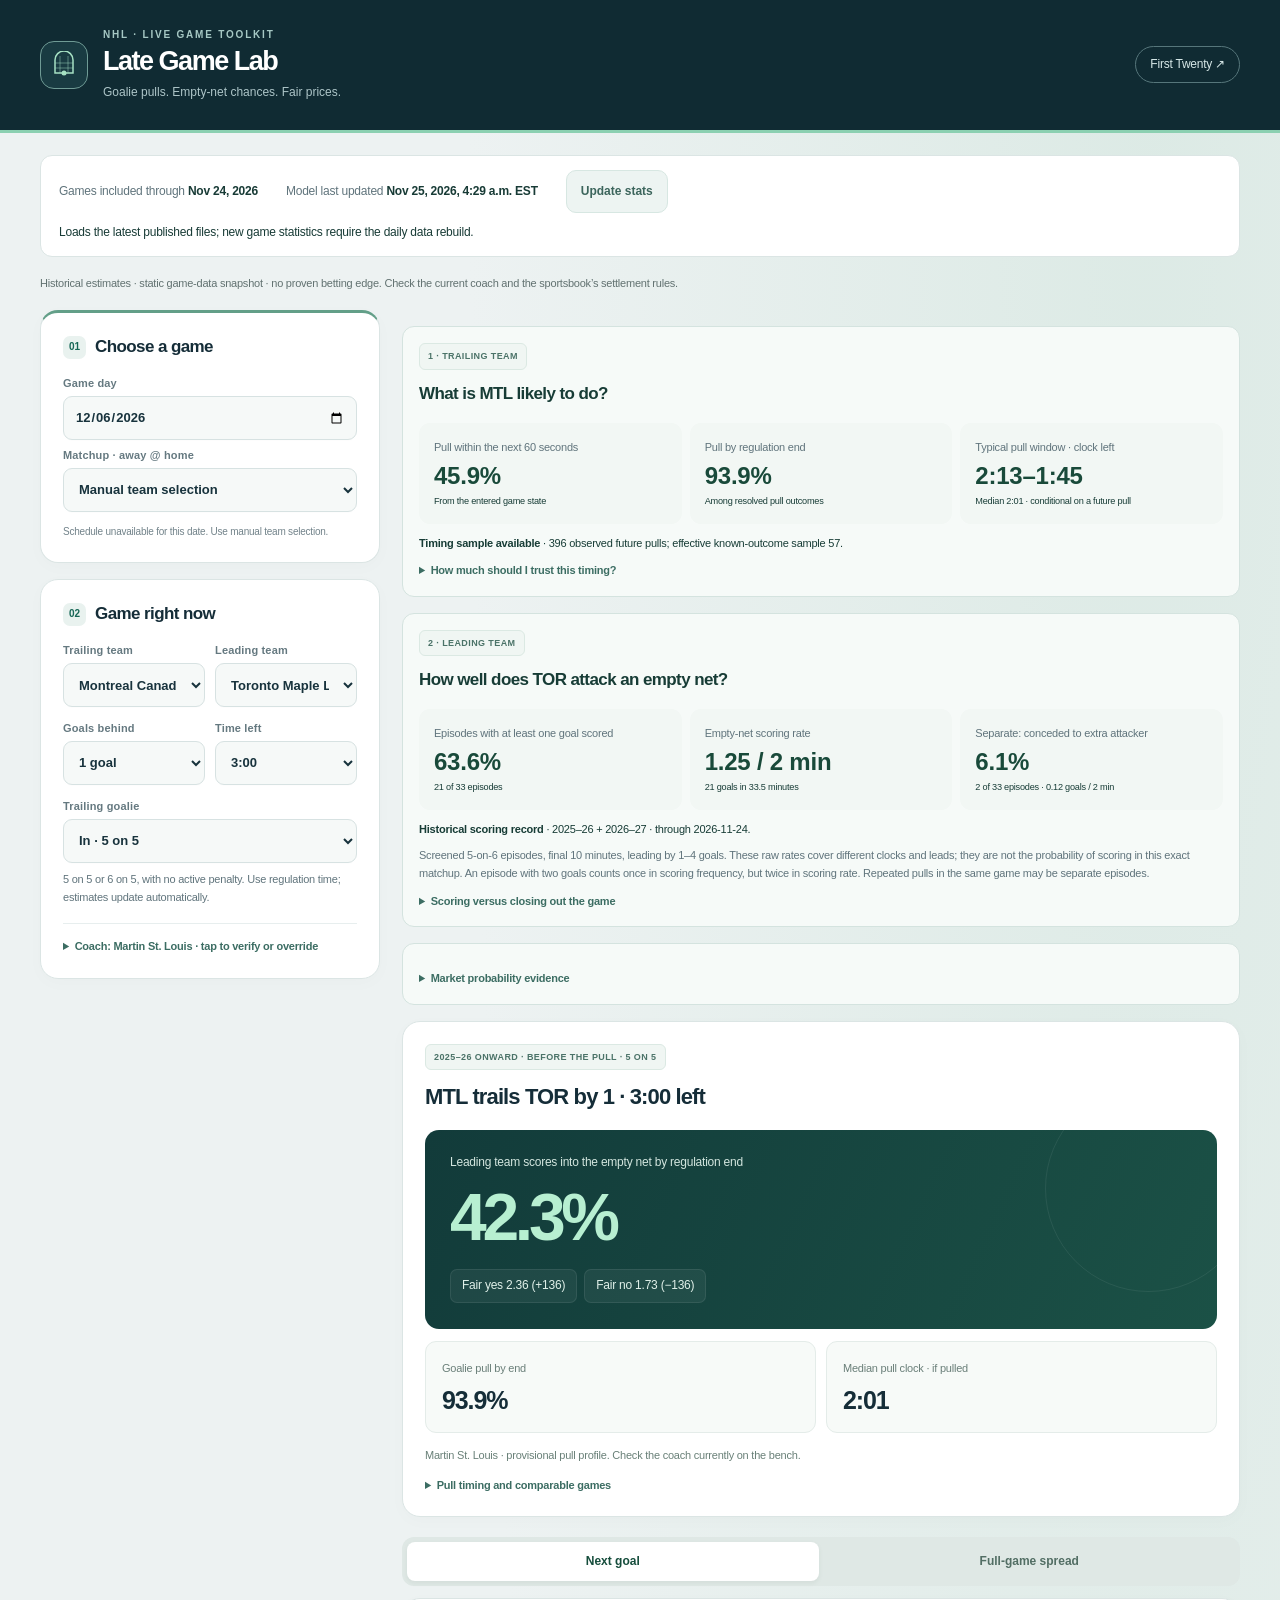
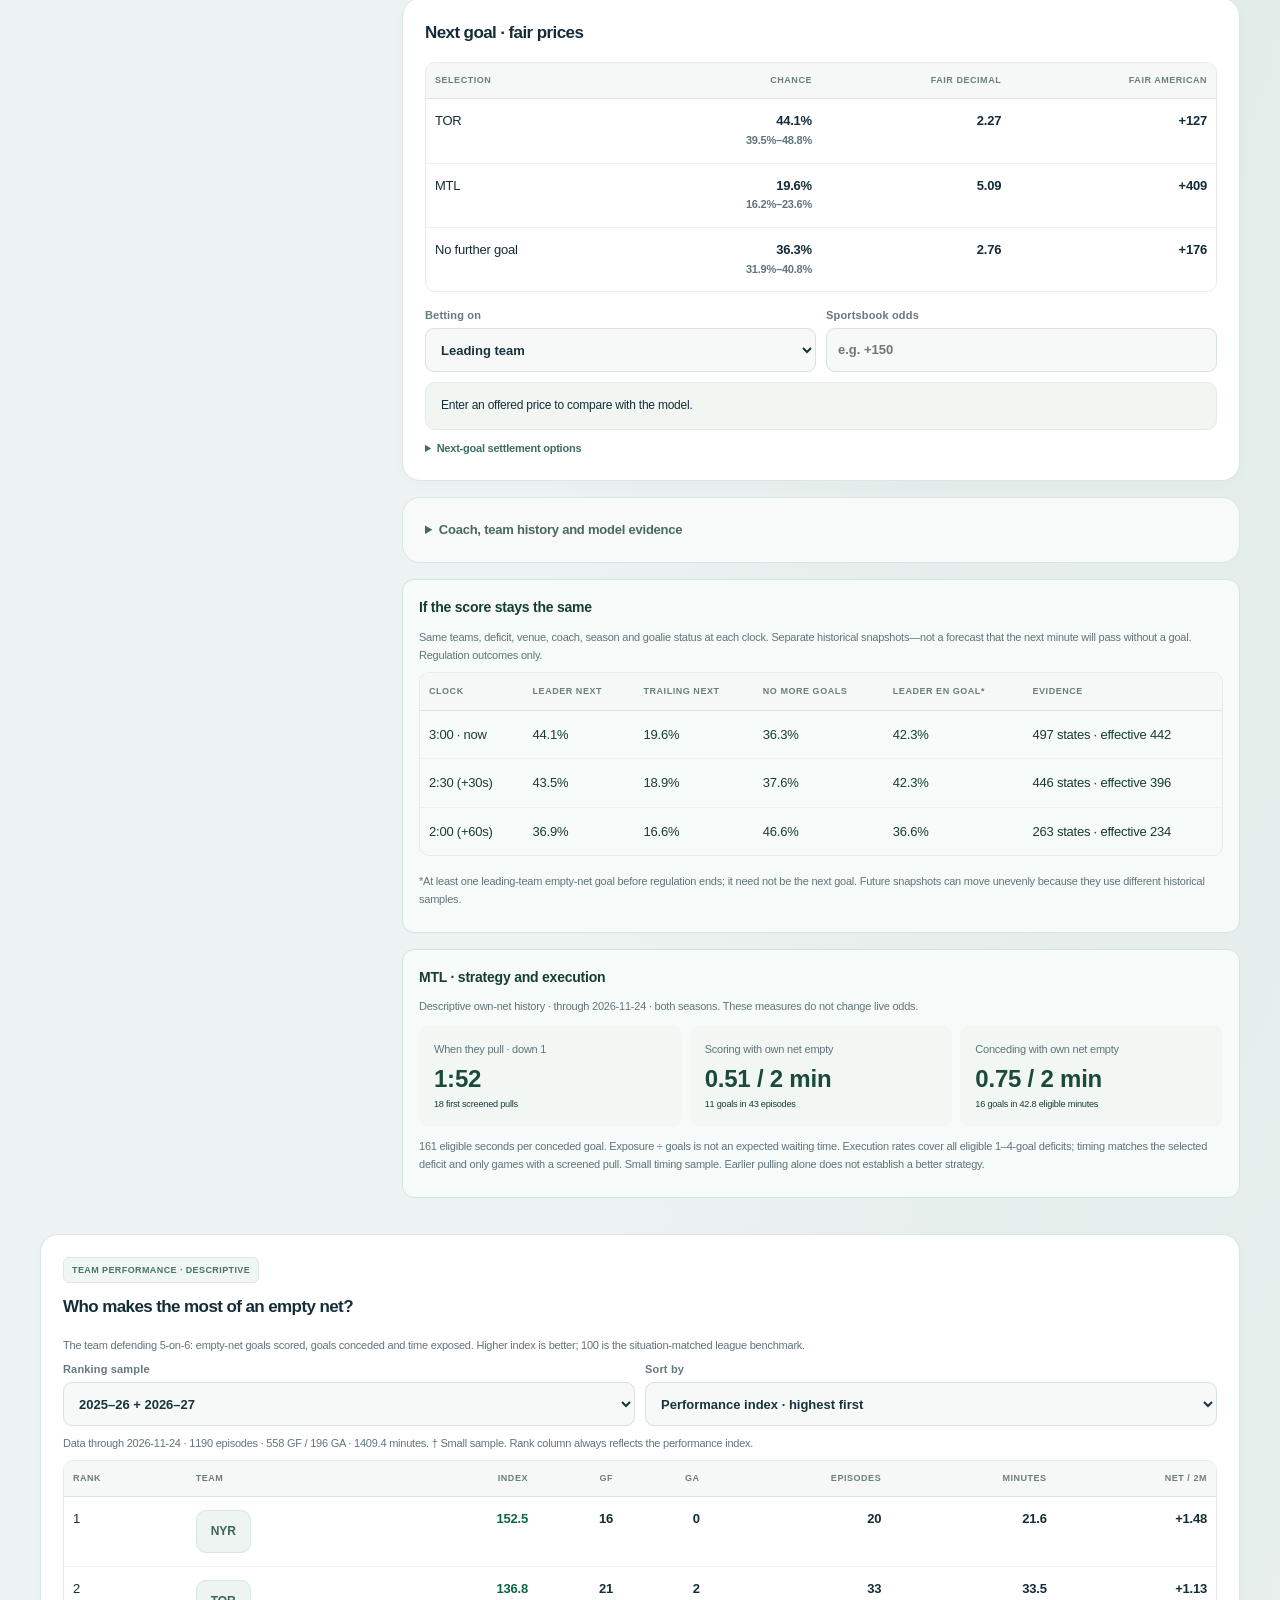
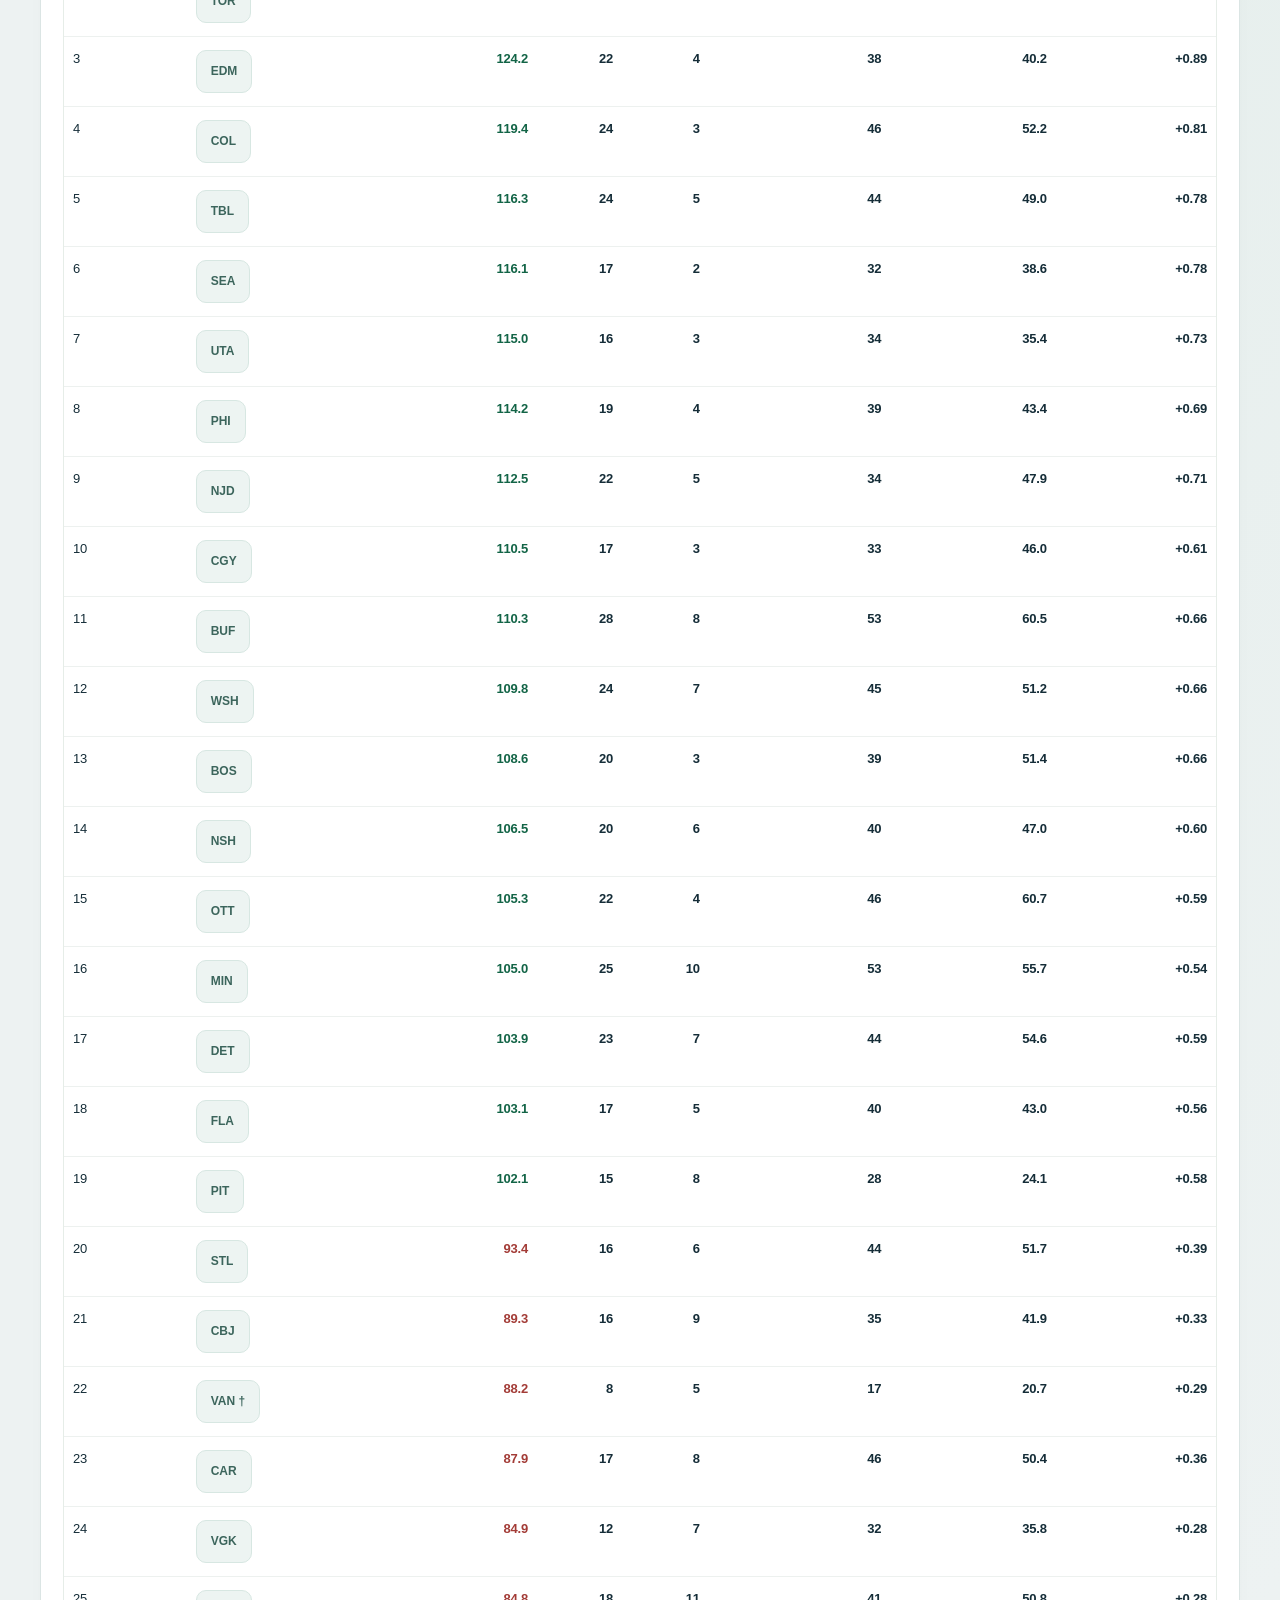
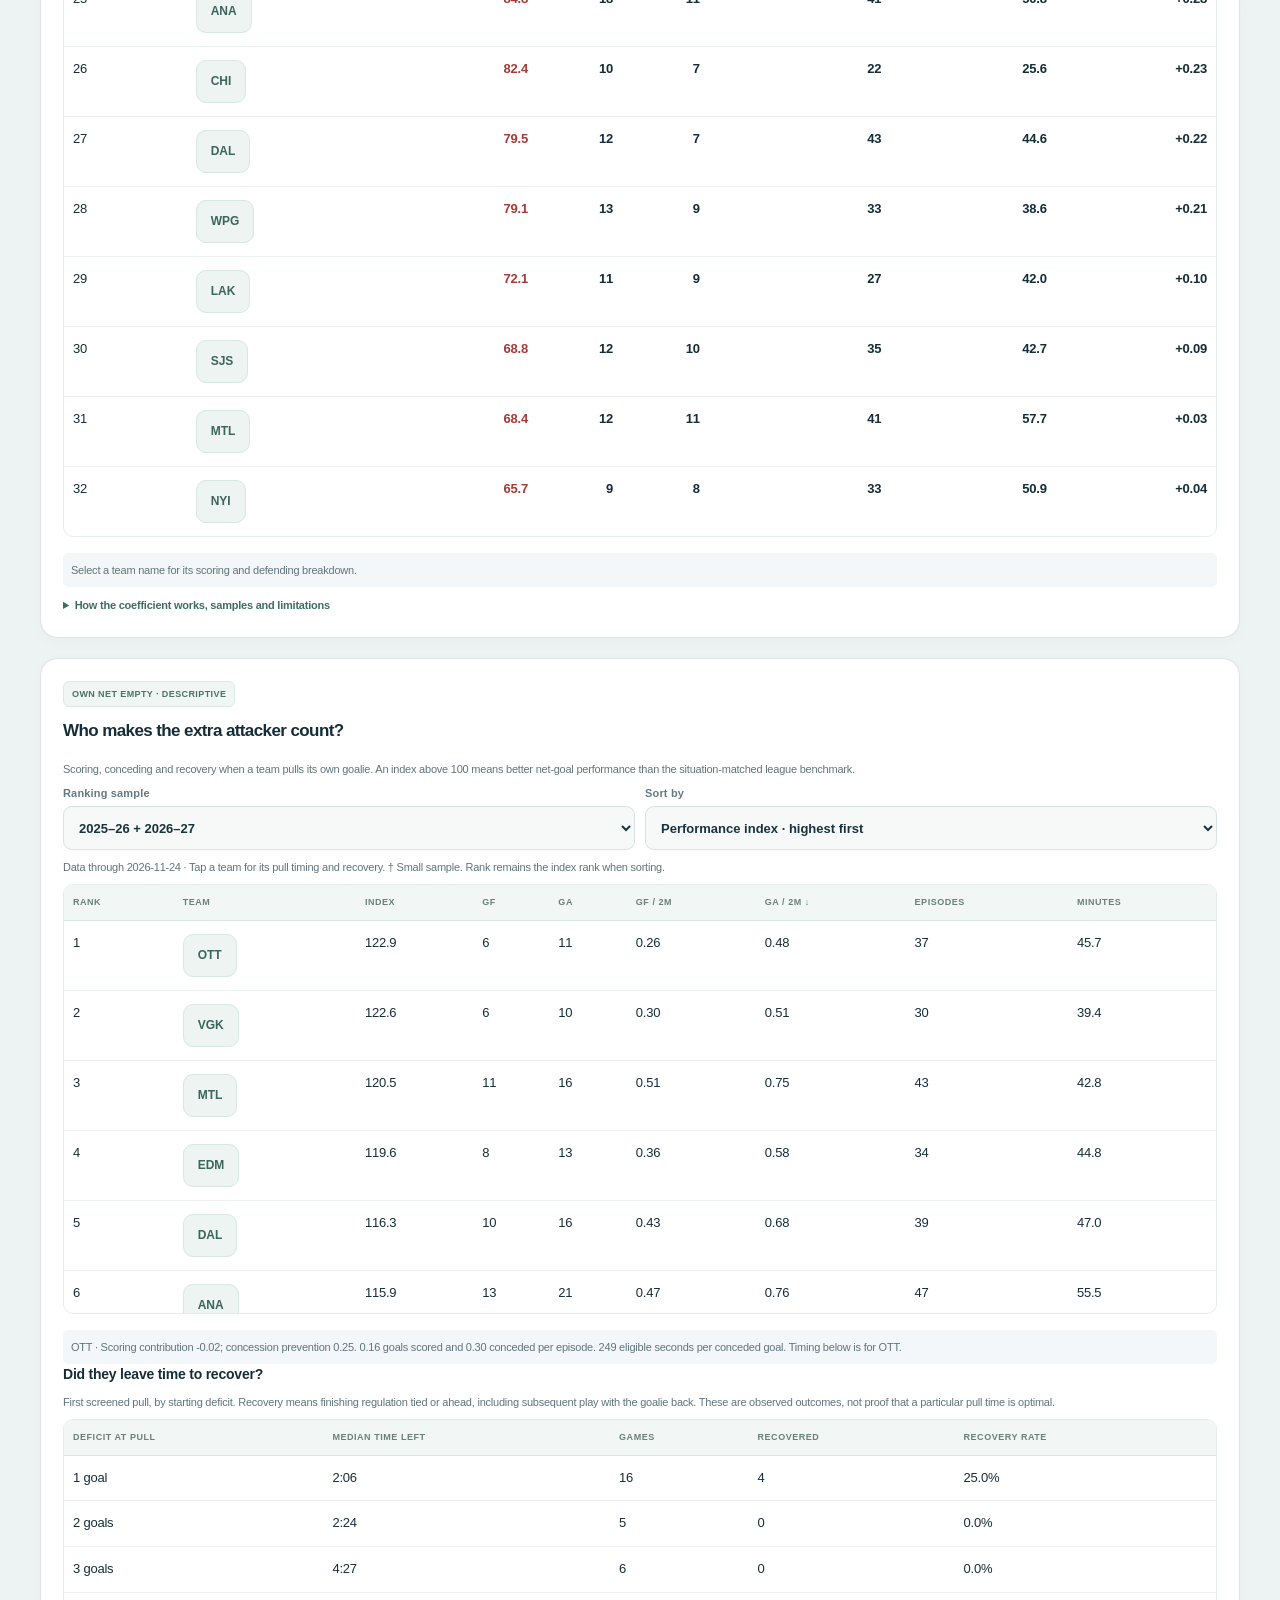
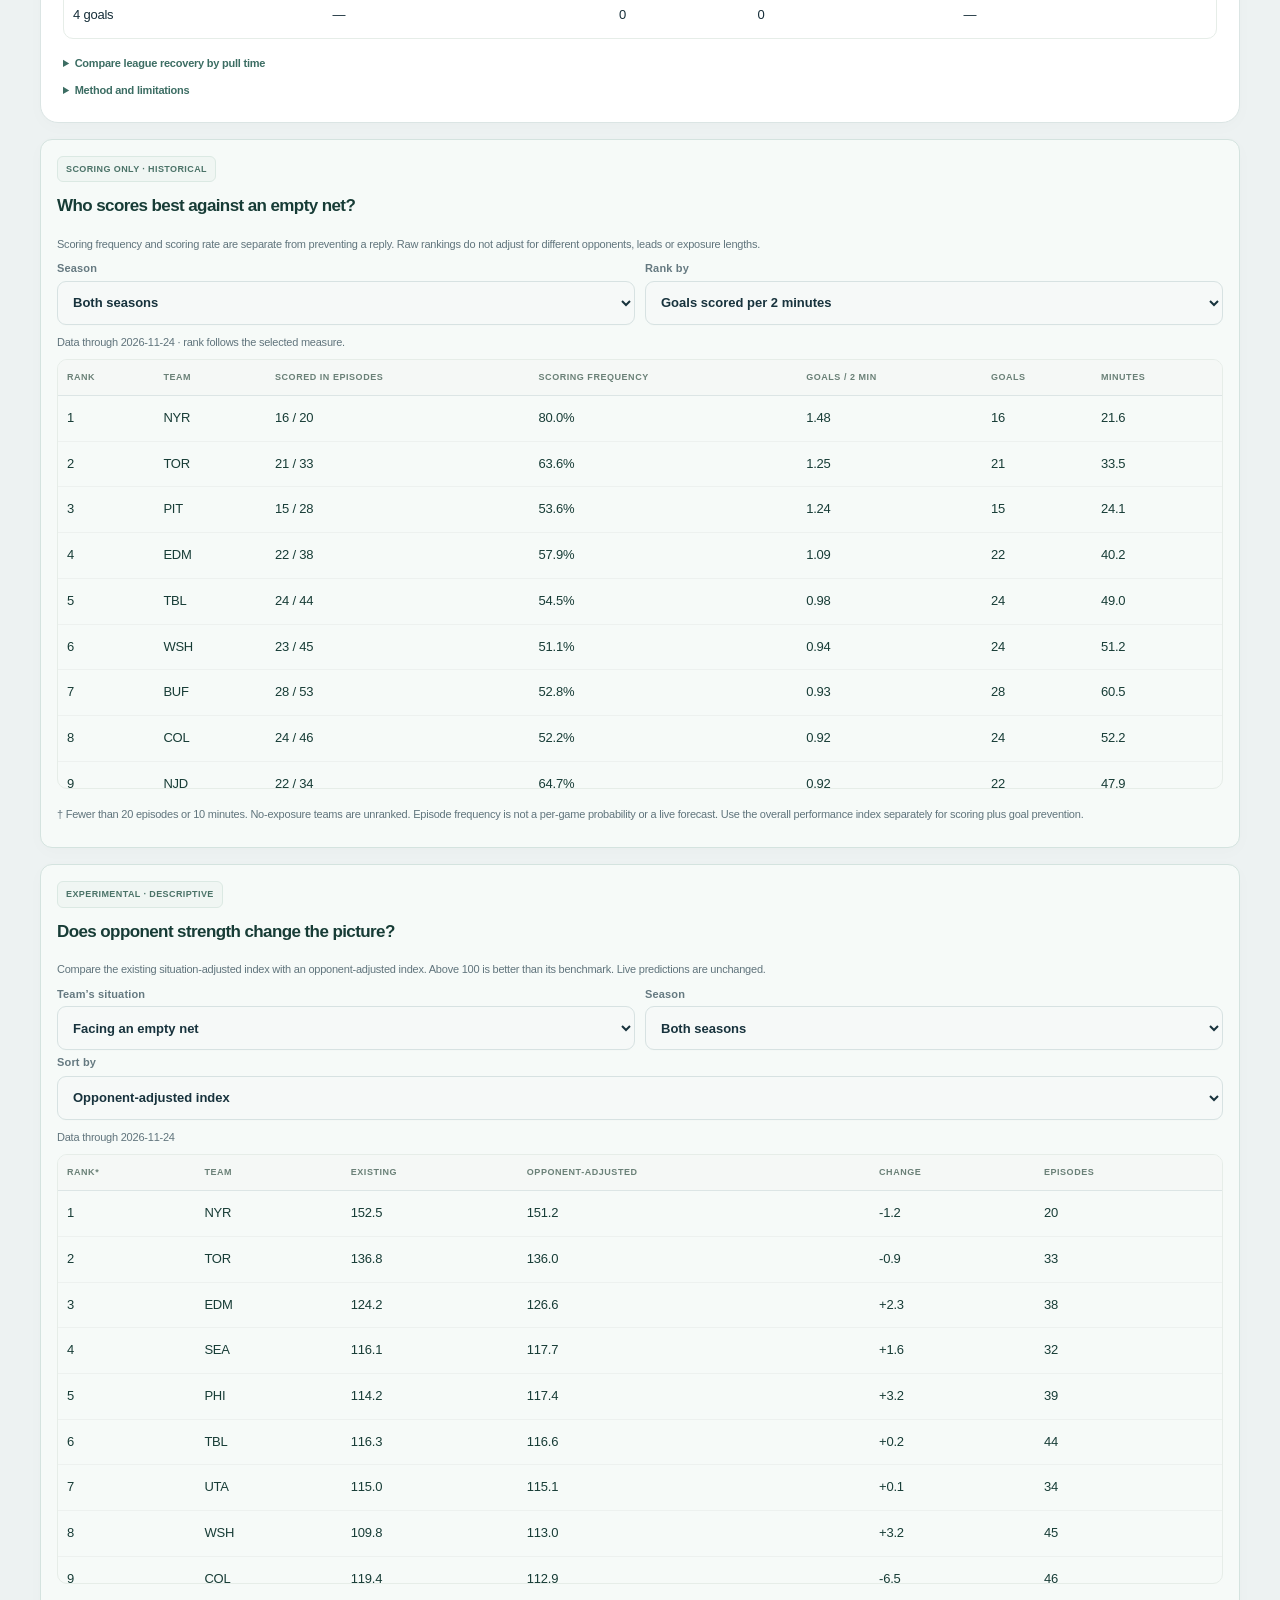
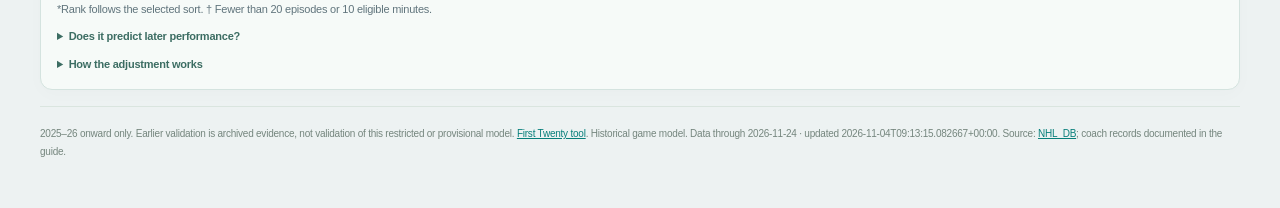
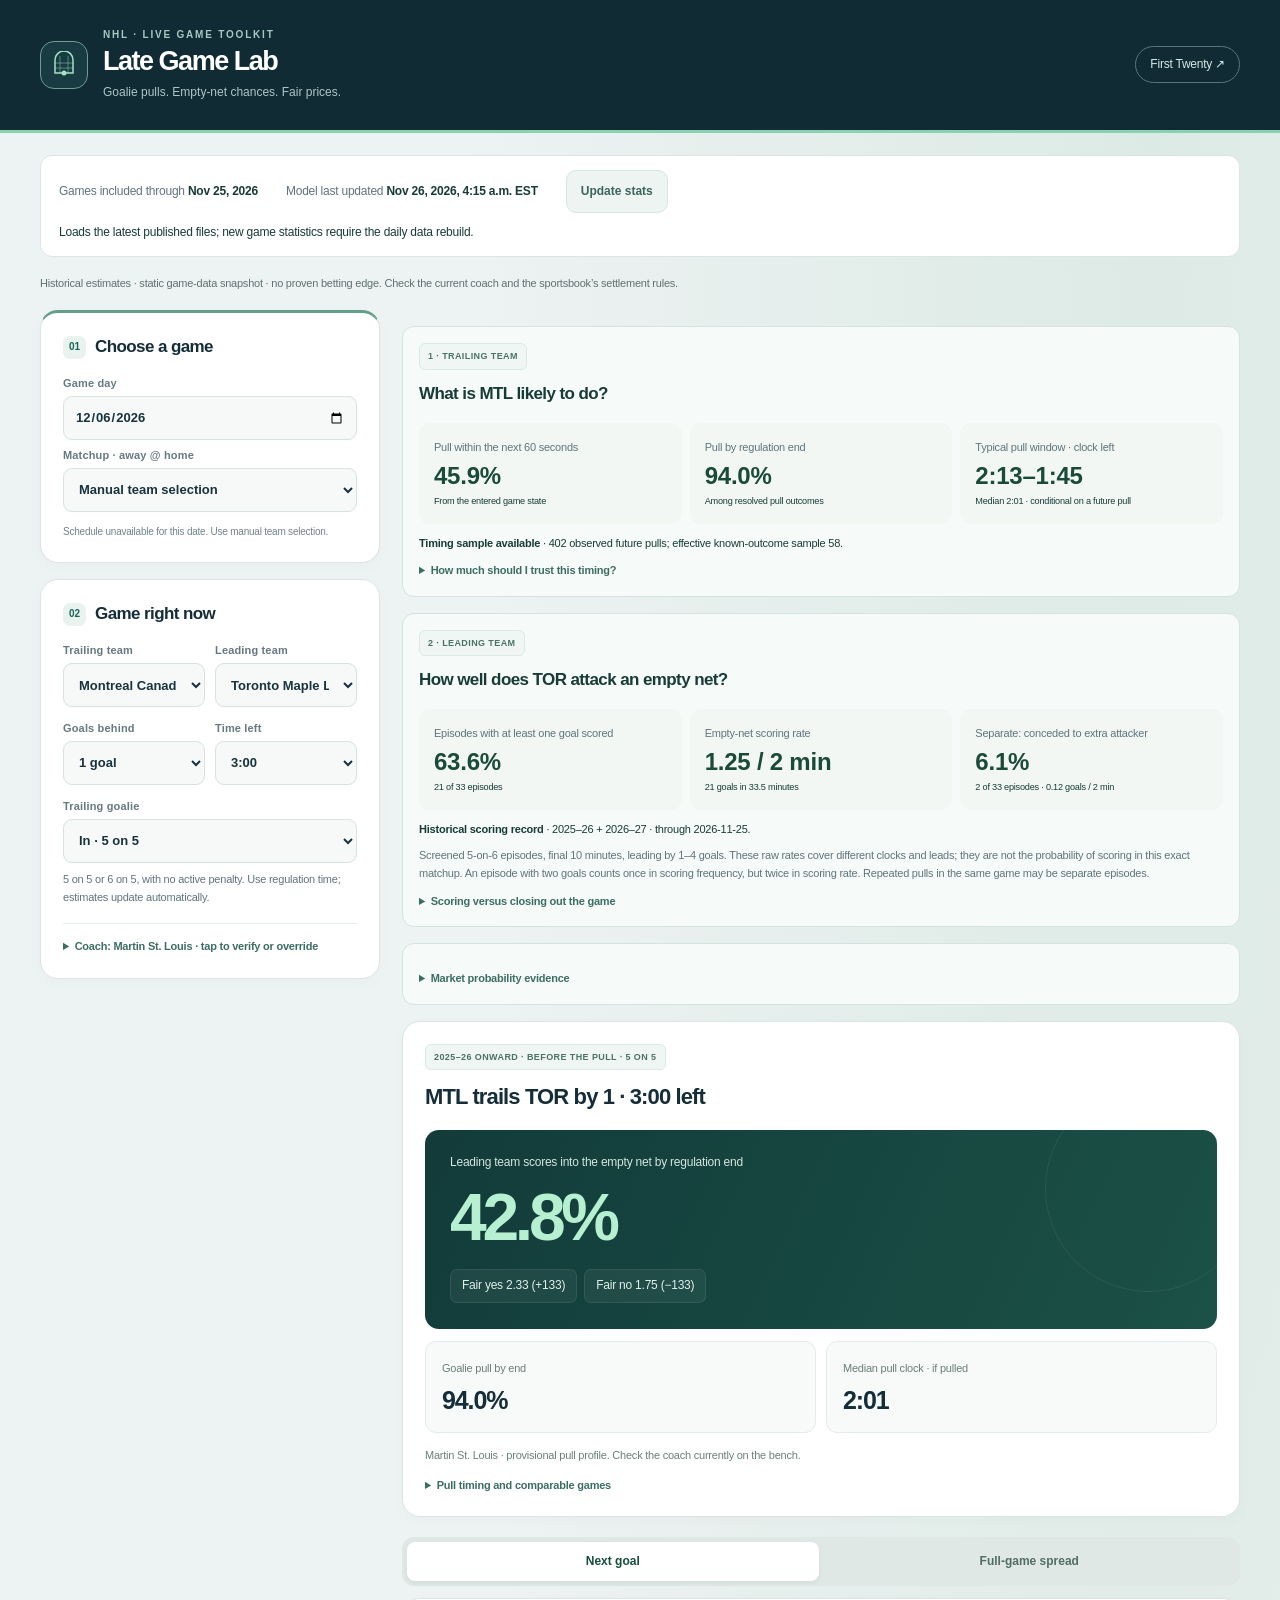
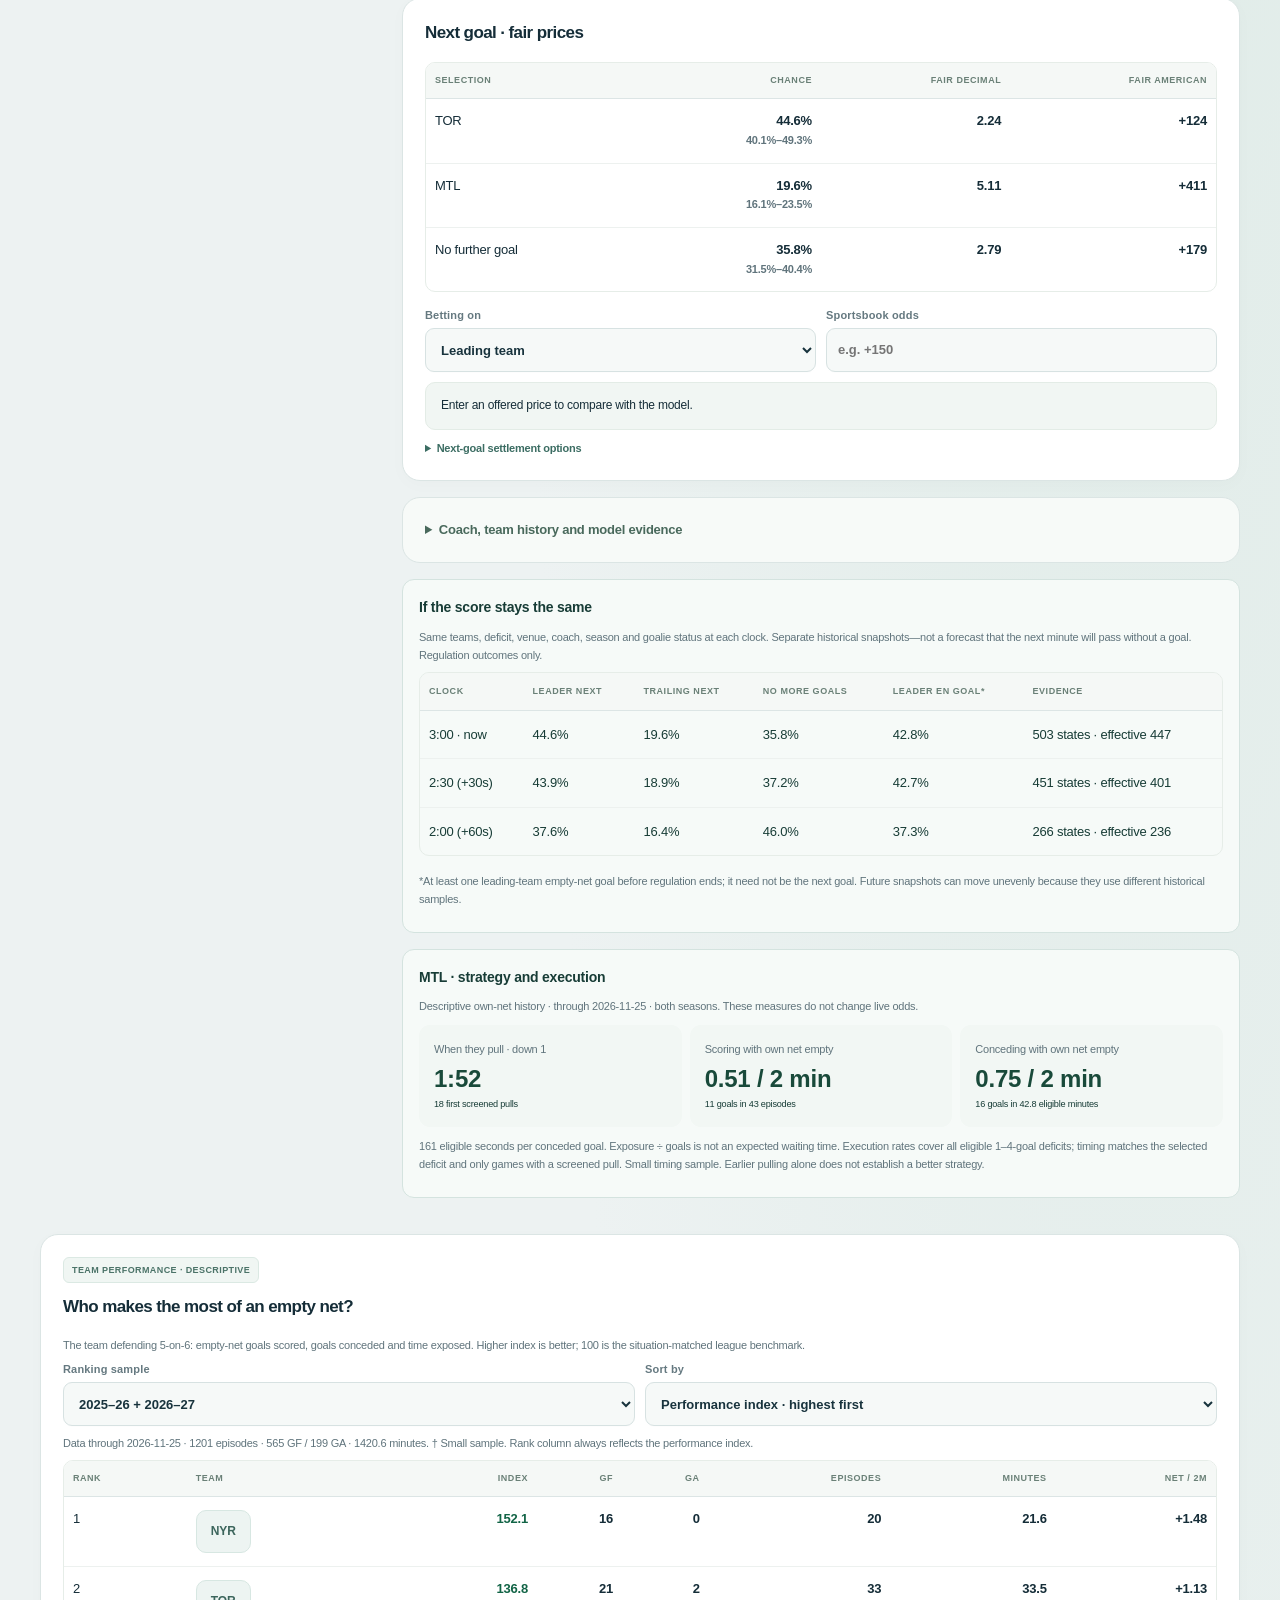
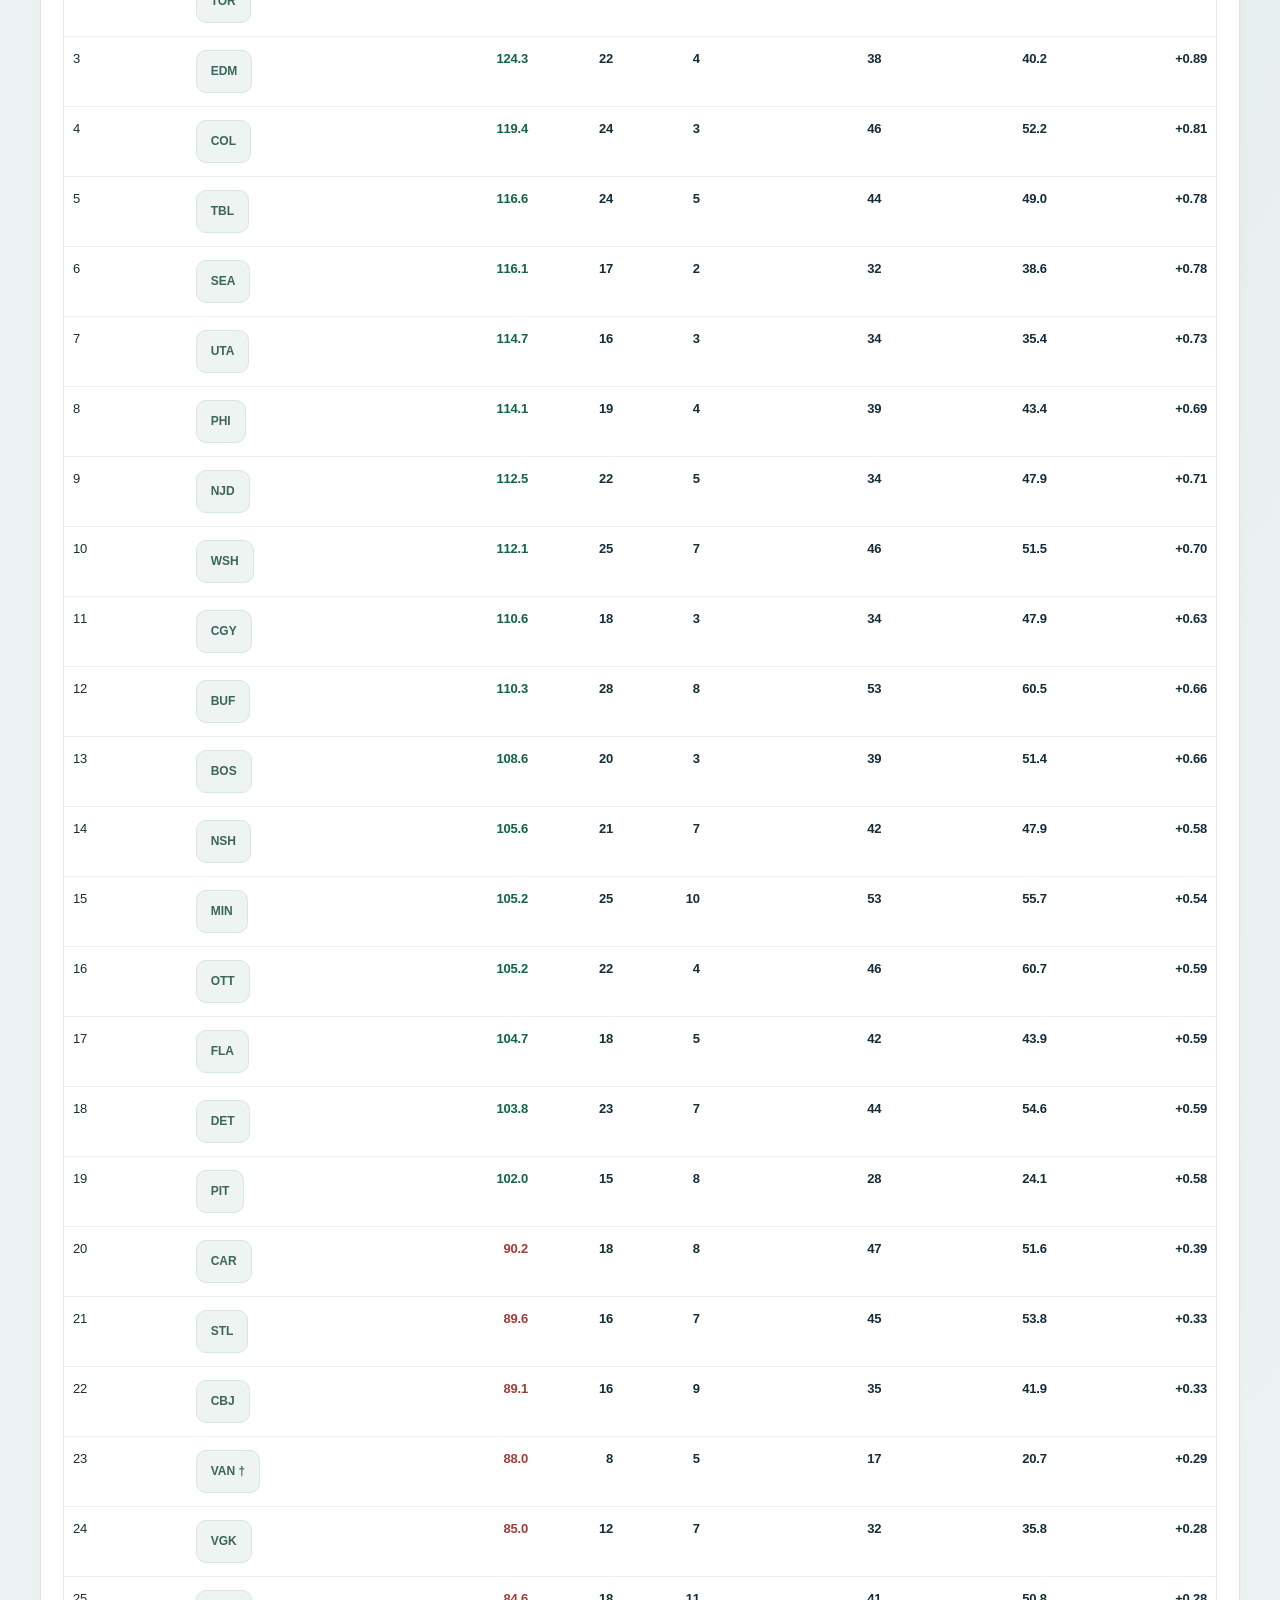
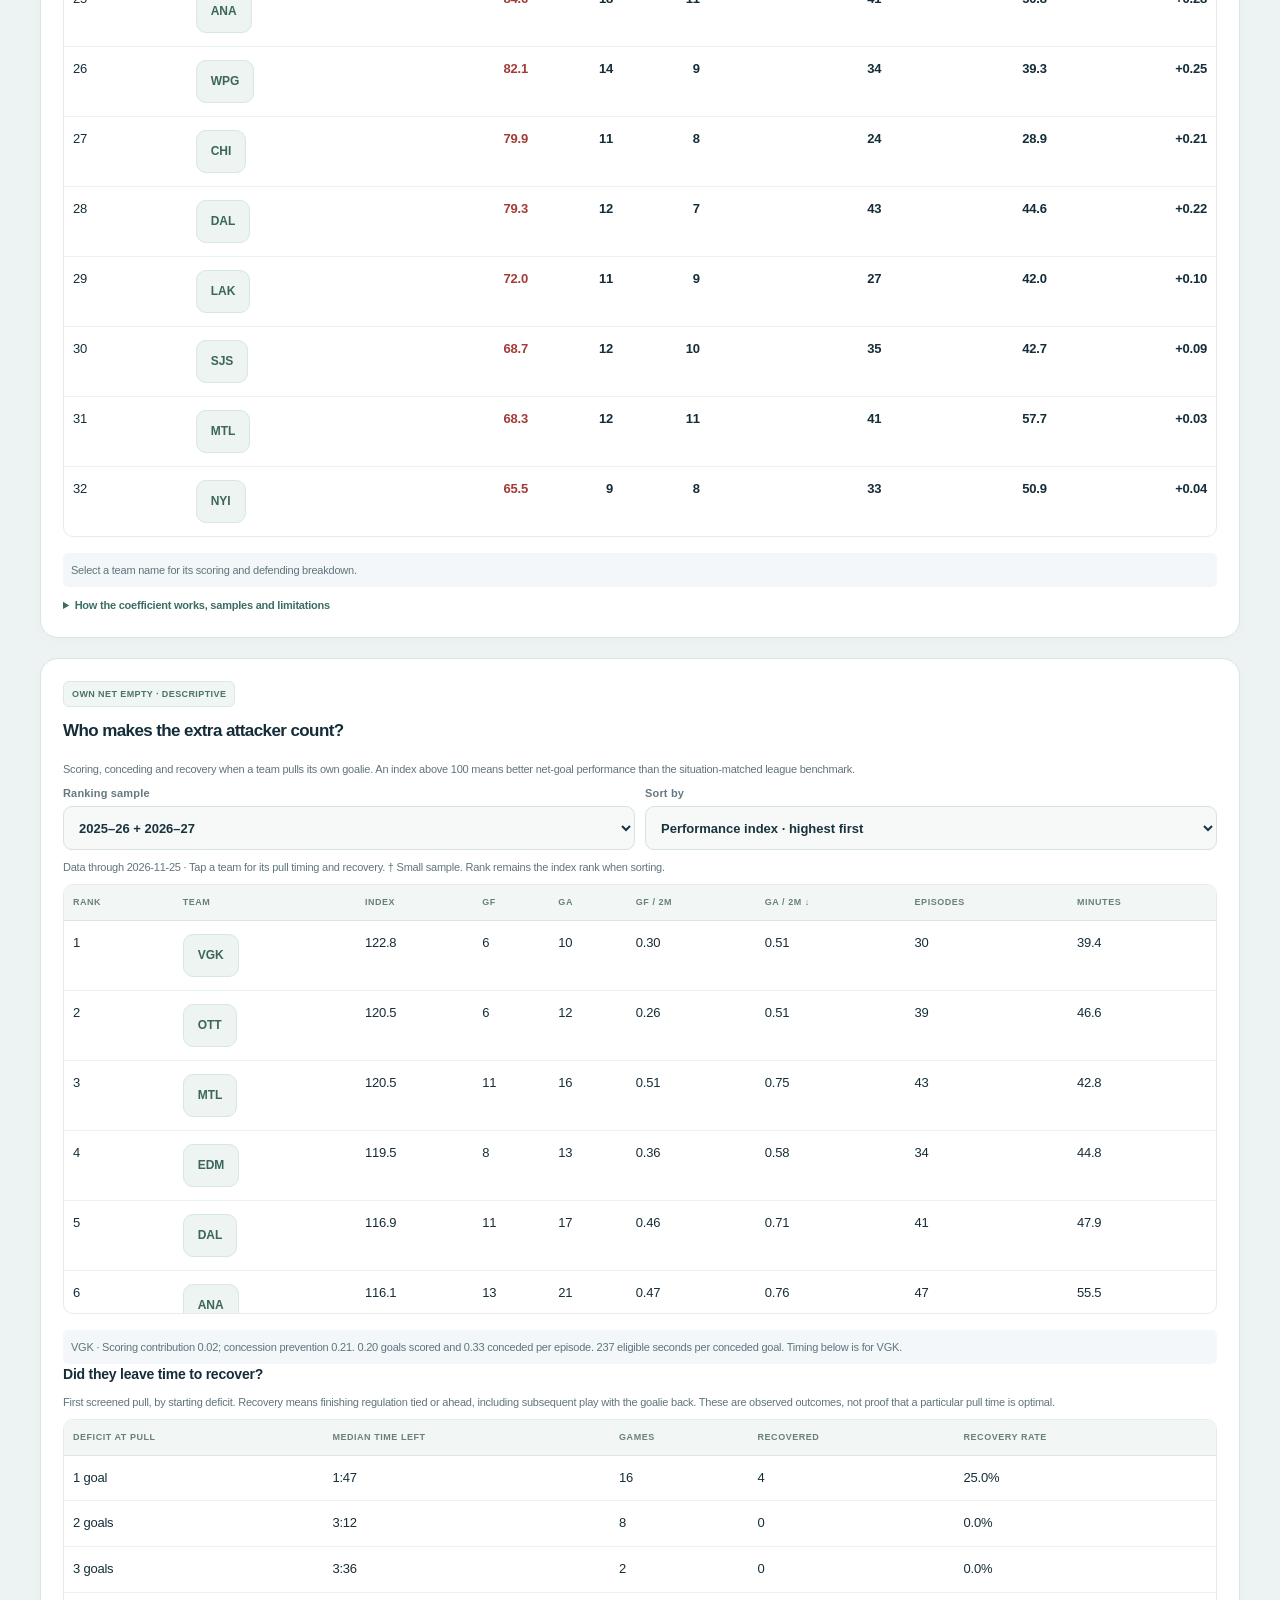
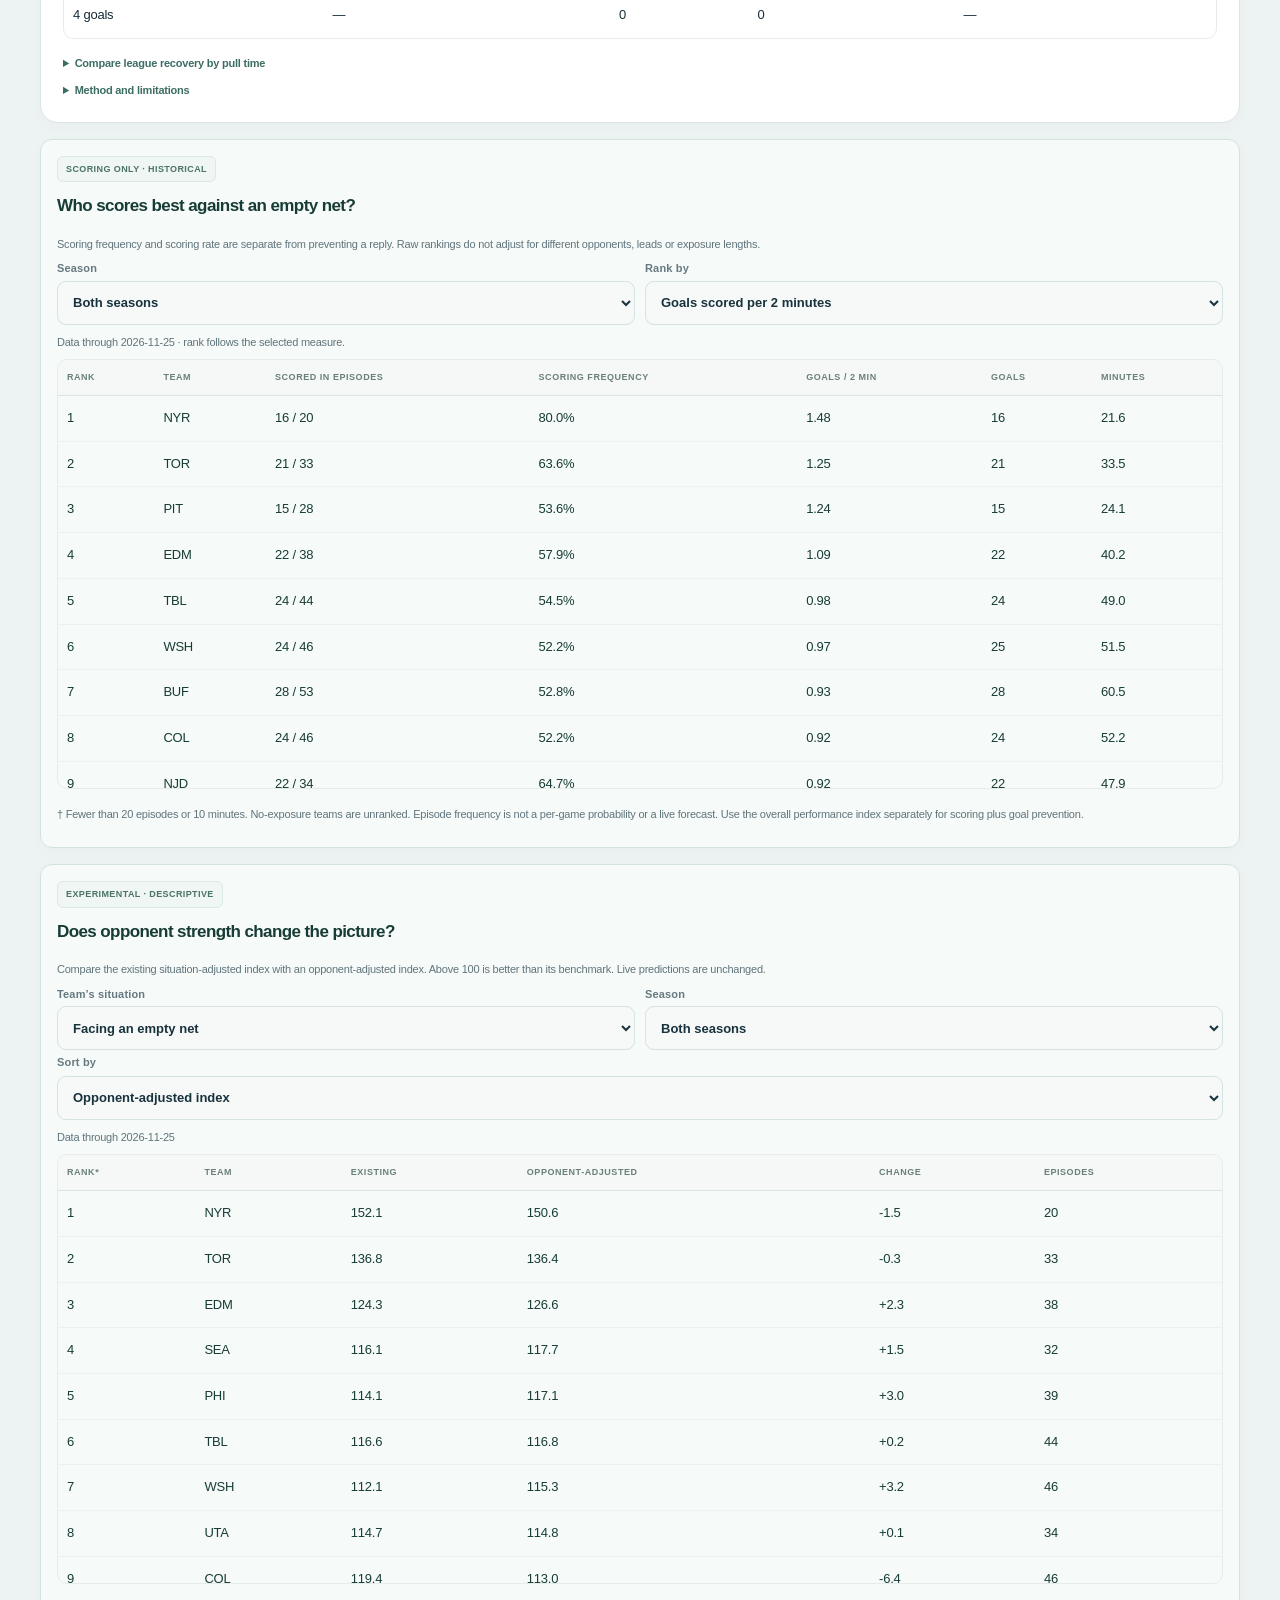
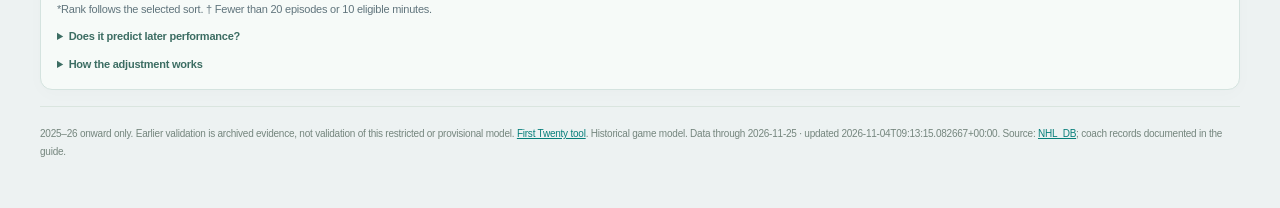
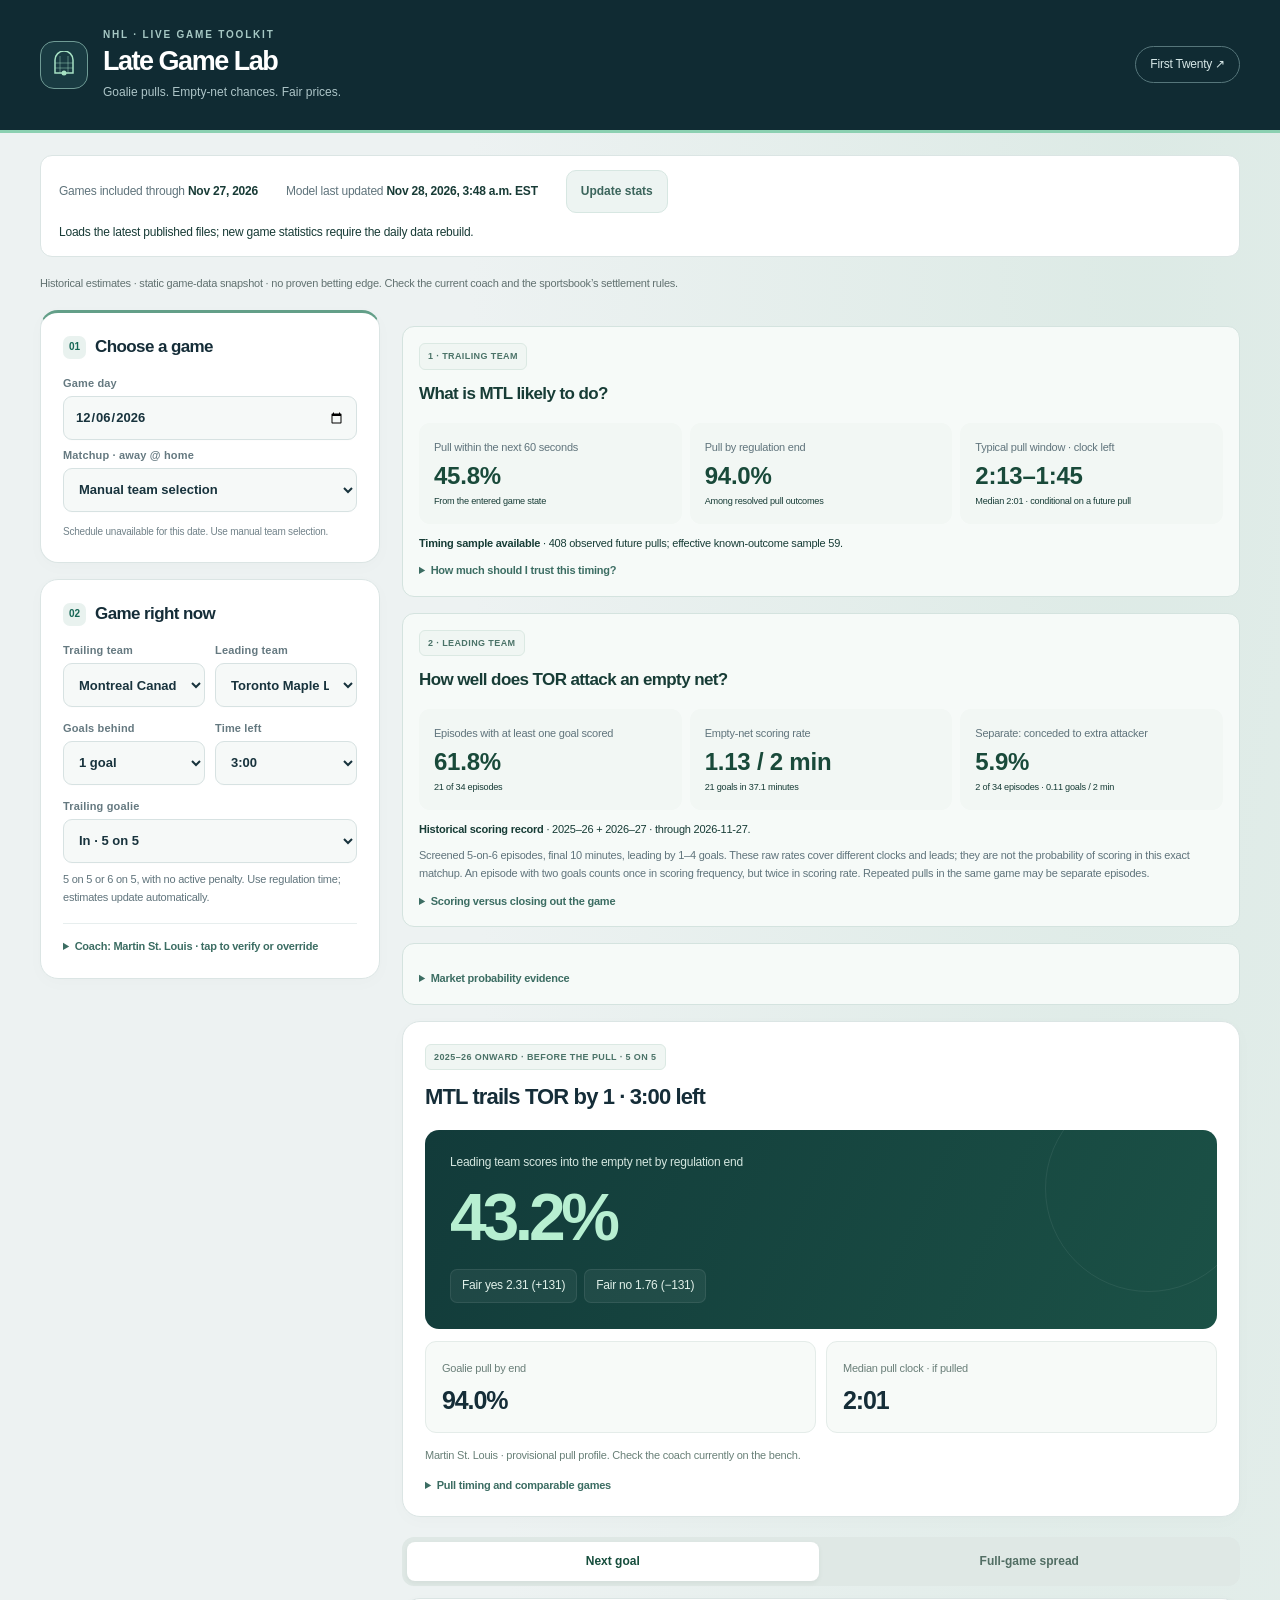
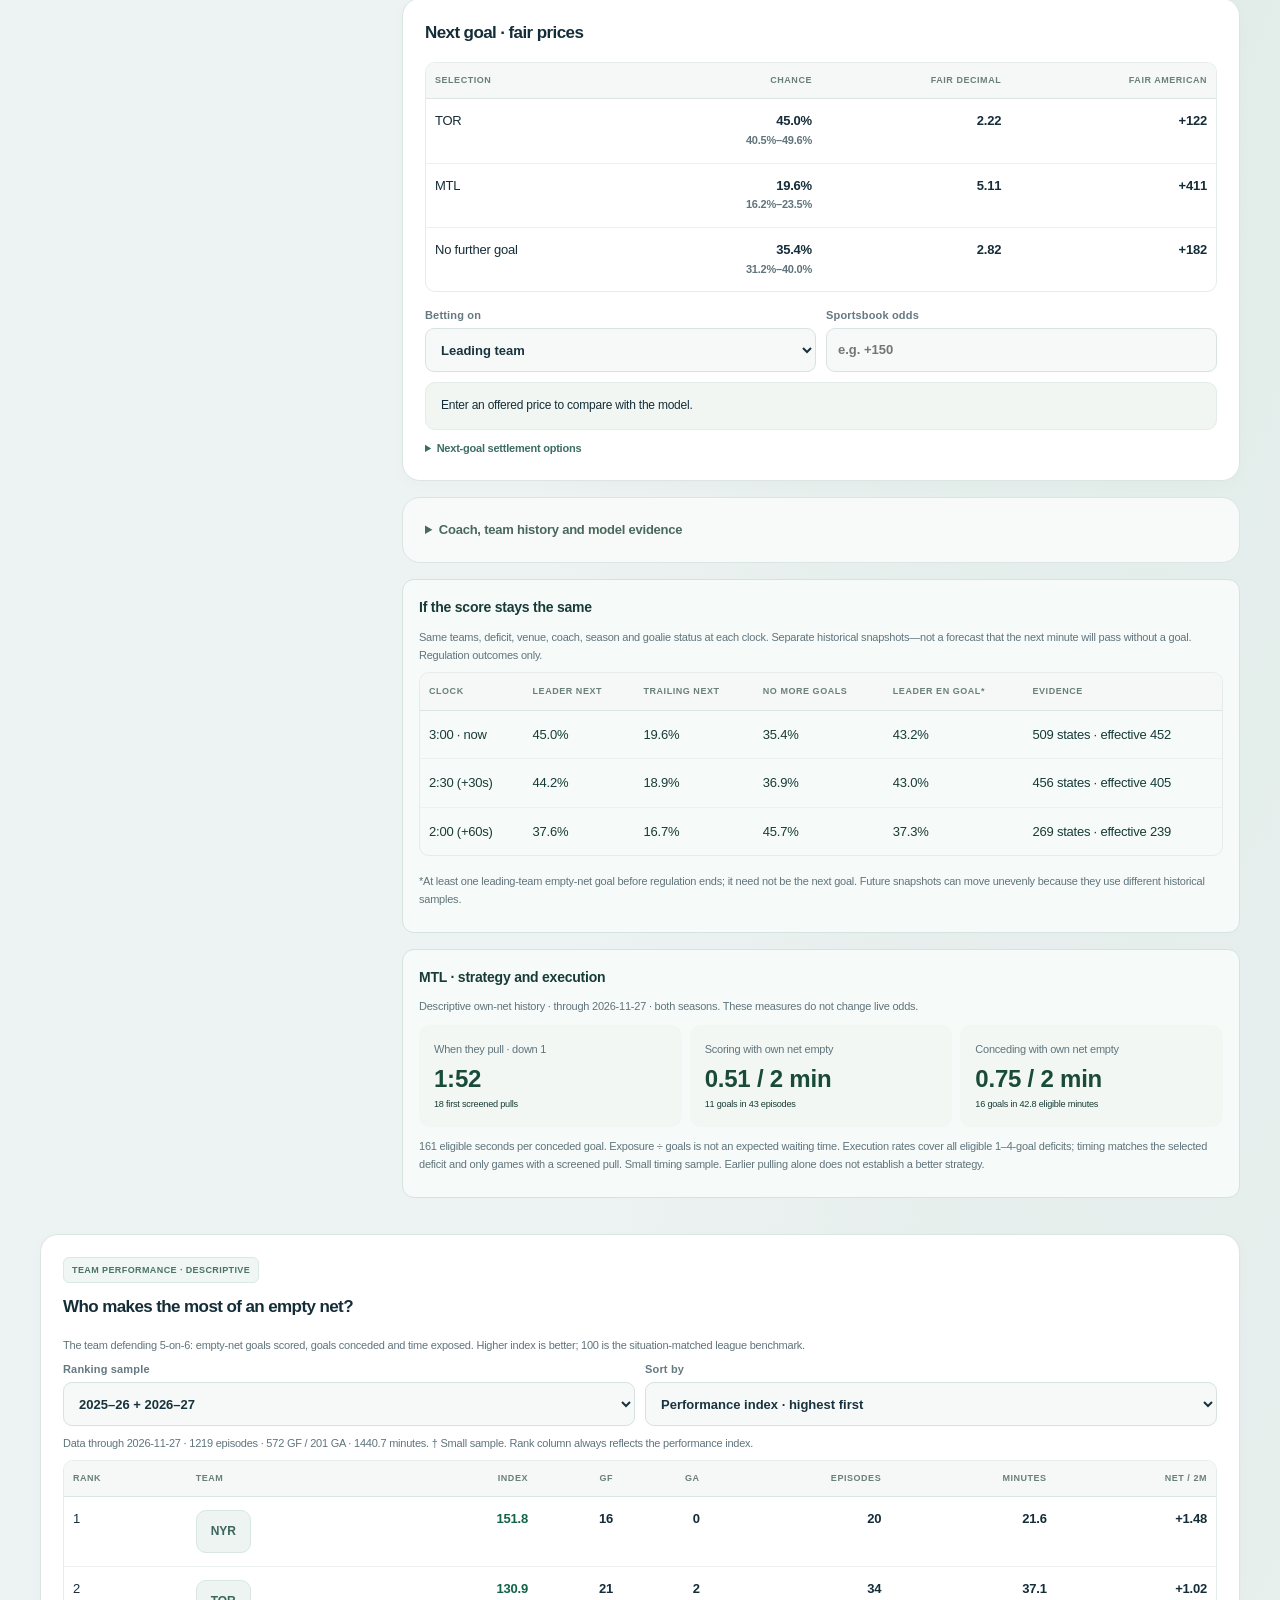
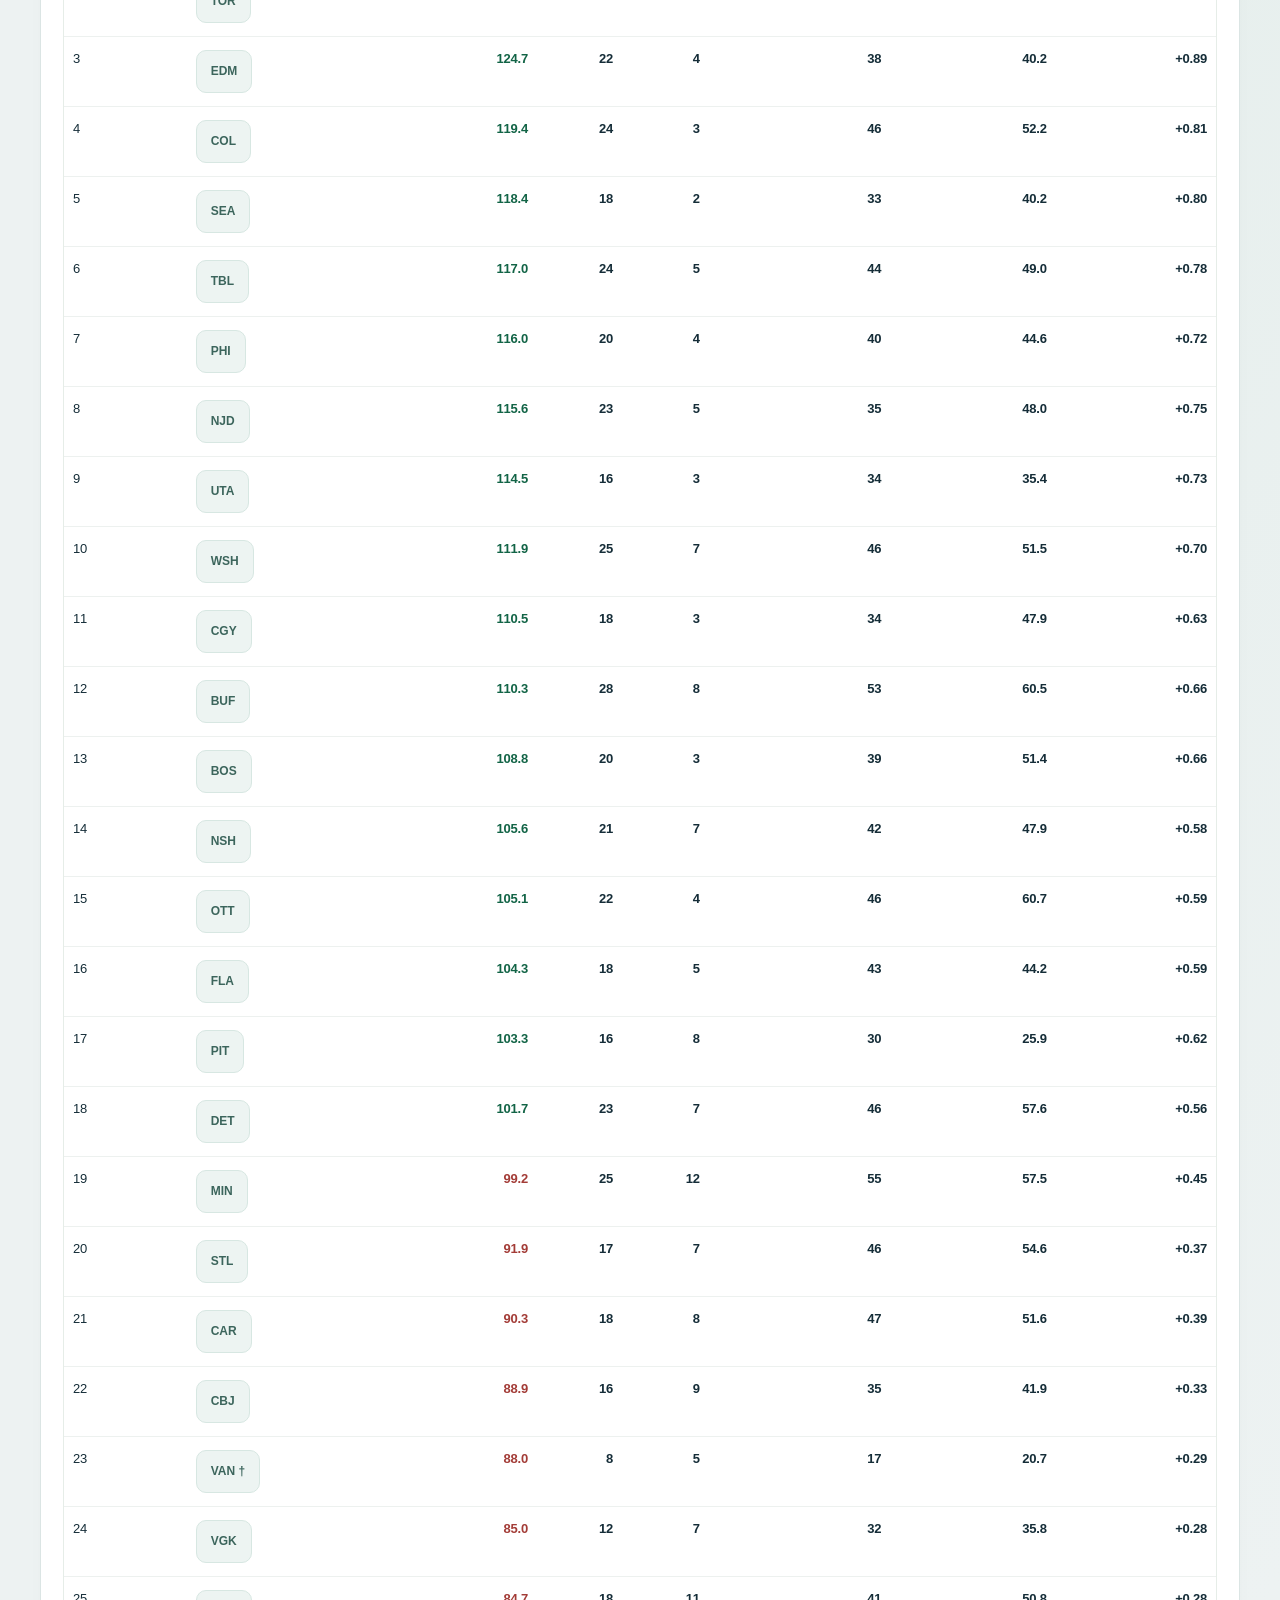
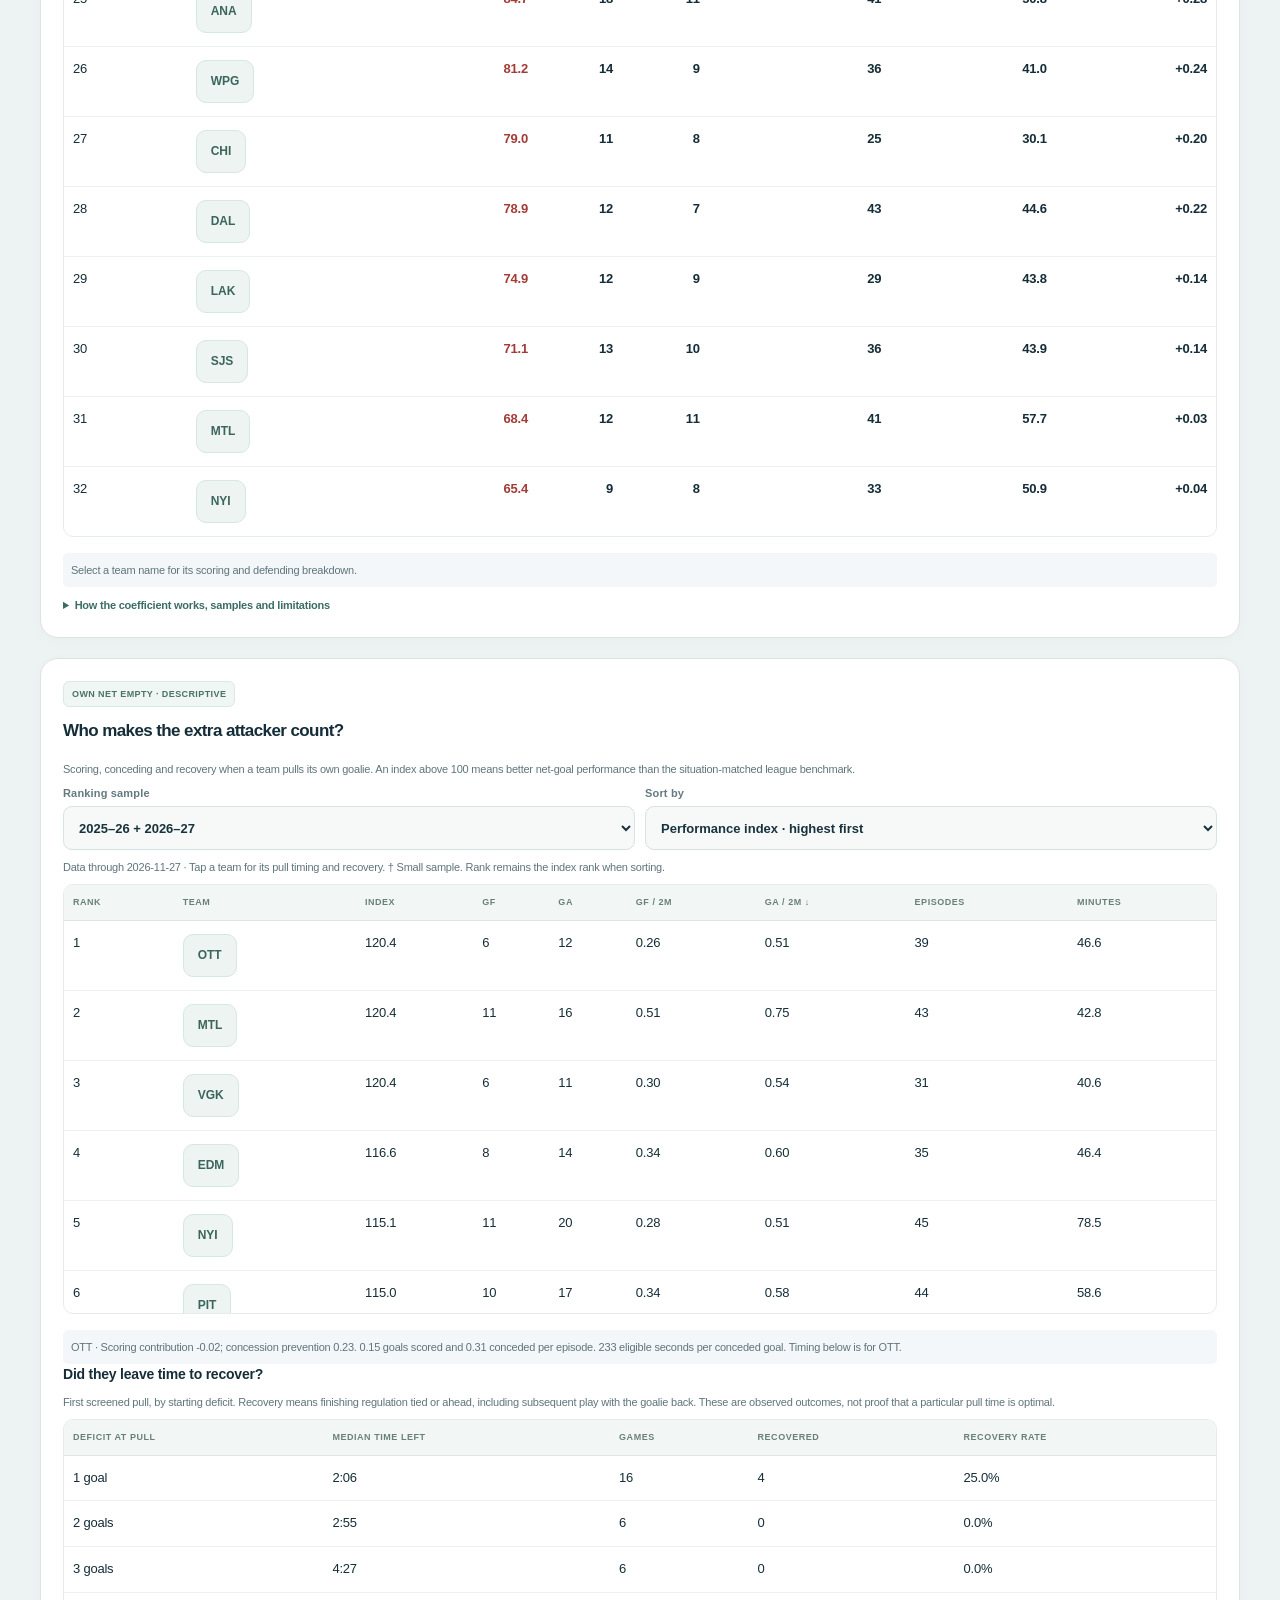
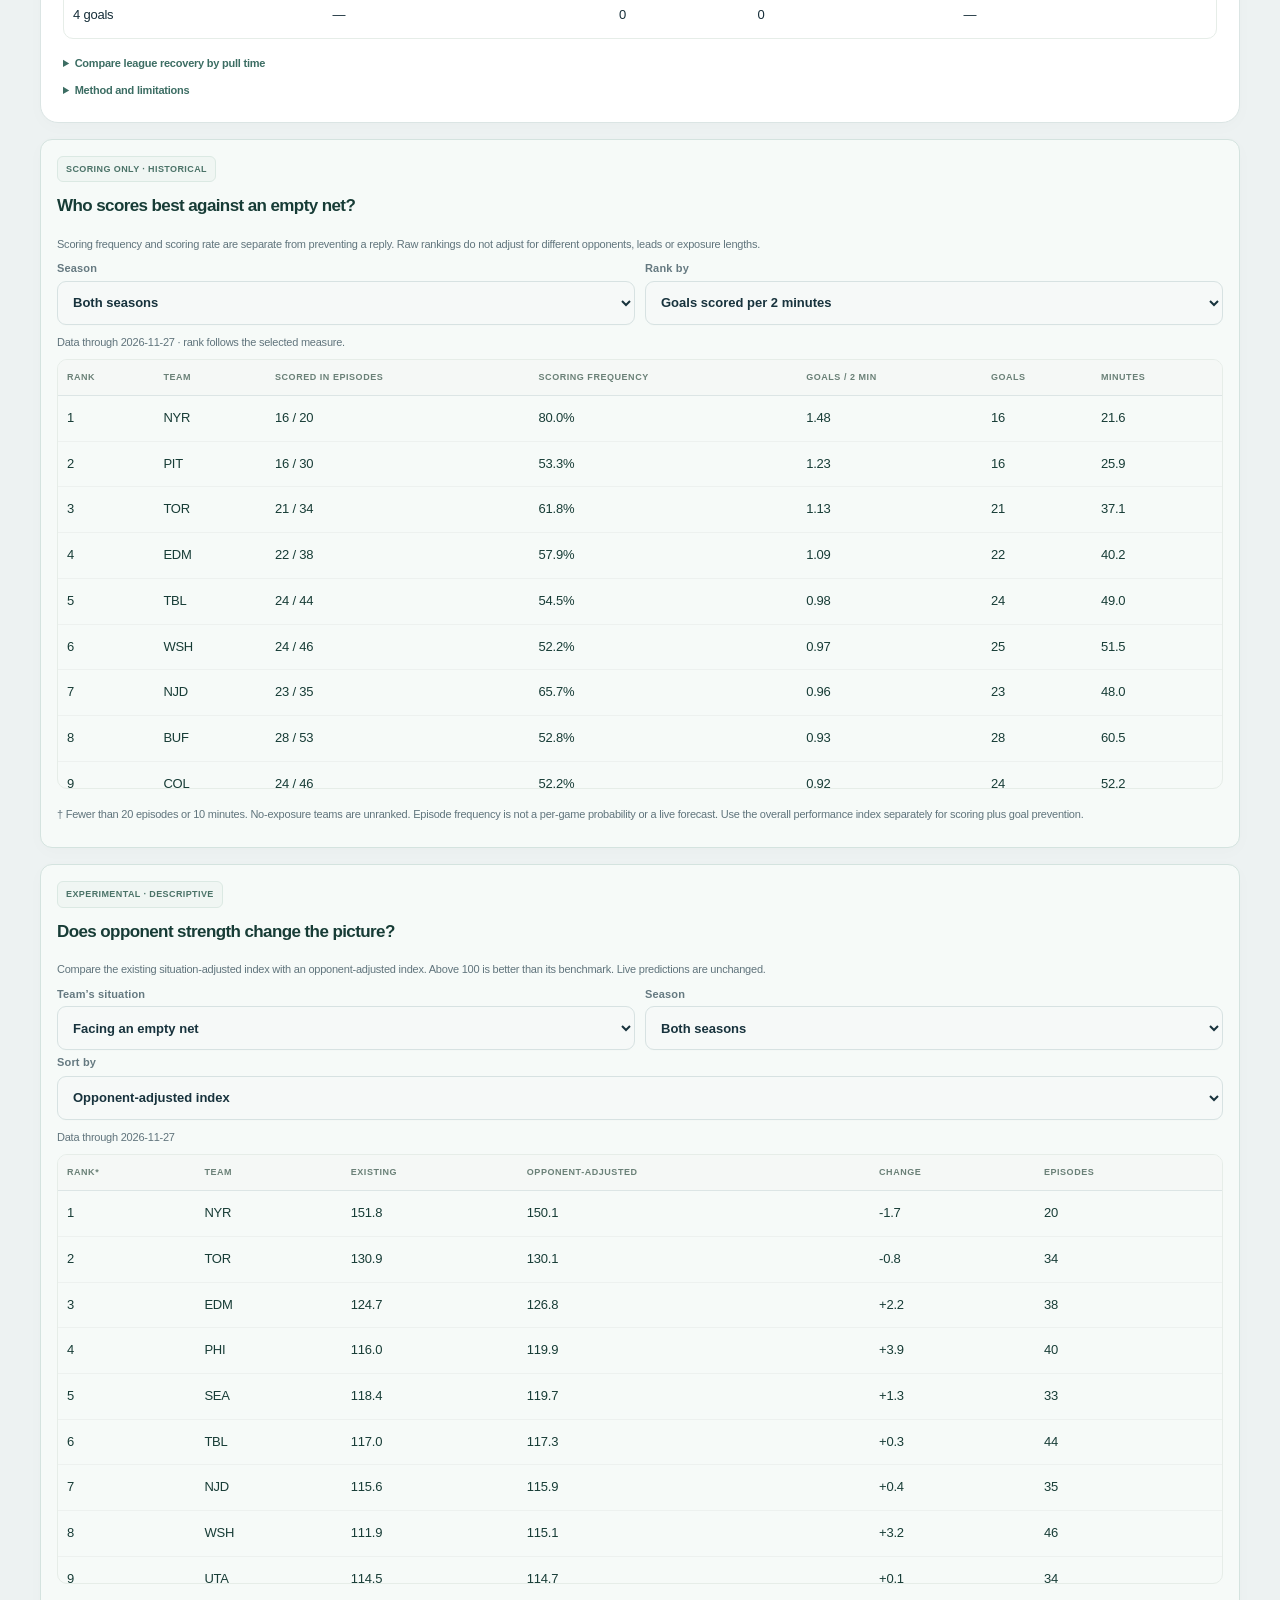
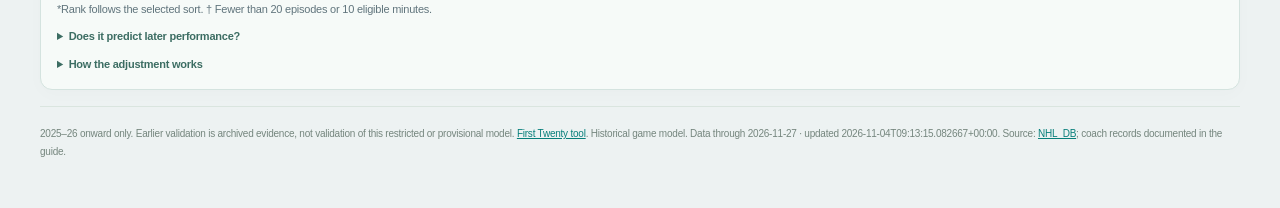
